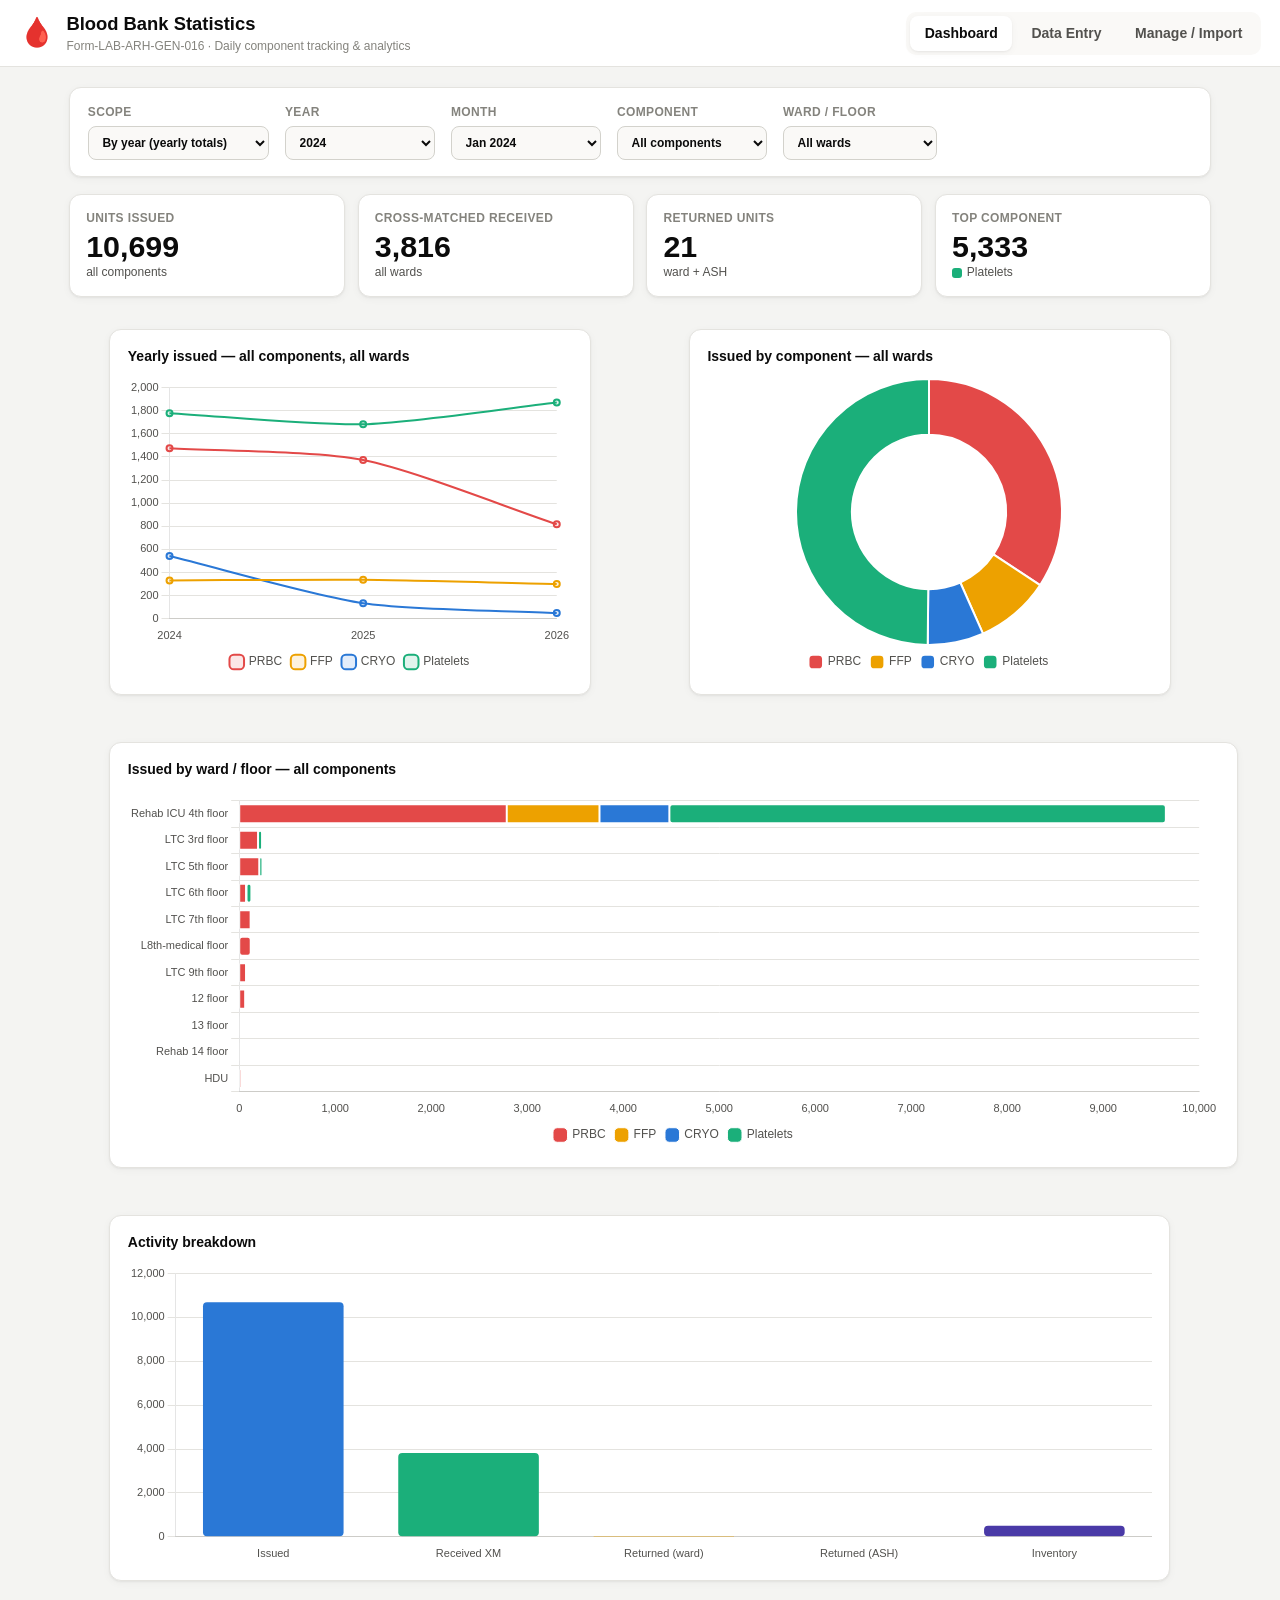
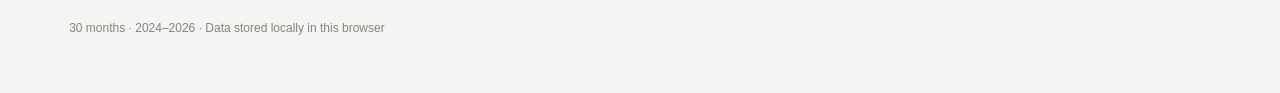
==== BloodBankStatistics.html @ 0a7ccba6 "Styled Excel export with native charts via embedded template Adopt the census_importer technique: pr" ====
<!doctype html>
<html lang="en">
<head>
<meta charset="utf-8">
<meta name="viewport" content="width=device-width, initial-scale=1">
<title>Blood Bank Statistics</title>
<style>
:root{
  --surface-0:#f4f4f2; --surface-1:#ffffff; --surface-2:#faf9f7;
  --border:#e4e3df; --border-strong:#d3d2cc;
  --text-primary:#0b0b0b; --text-secondary:#52514e; --text-muted:#84837d;
  --accent:#c0392b; --accent-ink:#fff;
  --s-prbc:#e34948; --s-ffp:#eda100; --s-cryo:#2a78d6; --s-plt:#1baf7a;
  --good:#008300; --warn:#eda100;
  --shadow:0 1px 2px rgba(0,0,0,.05),0 2px 8px rgba(0,0,0,.04);
  --radius:12px;
}
@media (prefers-color-scheme: dark){
  :root{
    --surface-0:#131312; --surface-1:#1e1e1c; --surface-2:#242422;
    --border:#33322e; --border-strong:#403f3a;
    --text-primary:#ffffff; --text-secondary:#c3c2b7; --text-muted:#8f8e85;
    --accent:#e05a4b;
    --s-prbc:#e66767; --s-ffp:#c98500; --s-cryo:#3987e5; --s-plt:#199e70;
    --shadow:0 1px 2px rgba(0,0,0,.3);
  }
}
:root[data-theme="dark"]{color-scheme:dark;}
*{box-sizing:border-box;}
html,body{margin:0;padding:0;}
body{
  font-family:-apple-system,BlinkMacSystemFont,"Segoe UI",Roboto,Helvetica,Arial,sans-serif;
  background:var(--surface-0); color:var(--text-primary);
  font-size:15px; line-height:1.45;
}
h1,h2{margin:0;font-weight:650;}
.muted{color:var(--text-muted);font-size:13px;margin:.2rem 0 .8rem;}

.topbar{
  position:sticky;top:0;z-index:10;background:var(--surface-1);
  border-bottom:1px solid var(--border);padding:.7rem 1.2rem;
  display:flex;flex-wrap:wrap;gap:1rem;align-items:center;justify-content:space-between;
}
.brand{display:flex;align-items:center;gap:.7rem;}
.brand .drop{font-size:1.8rem;}
.brand h1{font-size:1.15rem;}
.brand .sub{margin:0;color:var(--text-muted);font-size:12px;}
.tabs{display:flex;gap:.3rem;background:var(--surface-2);padding:.25rem;border-radius:10px;}
.tabs button{
  border:0;background:transparent;color:var(--text-secondary);
  padding:.45rem .9rem;border-radius:8px;cursor:pointer;font-size:14px;font-weight:550;
}
.tabs button.active{background:var(--surface-1);color:var(--text-primary);box-shadow:var(--shadow);}

main{max-width:1180px;margin:1.2rem auto;padding:0 1.2rem;}
.view{display:flex;flex-direction:column;gap:1.1rem;}
.view[hidden]{display:none;}
.card{background:var(--surface-1);border:1px solid var(--border);border-radius:var(--radius);padding:1rem 1.1rem;box-shadow:var(--shadow);}

.filters{display:flex;flex-wrap:wrap;gap:1rem;align-items:end;}
.filters label,.row label:not(.filebtn){display:flex;flex-direction:column;font-size:12px;color:var(--text-muted);gap:.3rem;font-weight:600;text-transform:uppercase;letter-spacing:.03em;}
select,input[type=number]{
  font:inherit;padding:.5rem .6rem;border:1px solid var(--border-strong);
  border-radius:8px;background:var(--surface-2);color:var(--text-primary);min-width:150px;
}
.entry-hint{font-size:12px;color:var(--text-muted);align-self:center;}

.kpis{display:grid;grid-template-columns:repeat(auto-fit,minmax(150px,1fr));gap:.8rem;}
.kpi{background:var(--surface-1);border:1px solid var(--border);border-radius:var(--radius);padding:.9rem 1rem;box-shadow:var(--shadow);}
.kpi .k-label{font-size:12px;color:var(--text-muted);text-transform:uppercase;letter-spacing:.03em;font-weight:600;}
.kpi .k-value{font-size:1.9rem;font-weight:700;line-height:1.1;margin-top:.2rem;}
.kpi .k-sub{font-size:12px;color:var(--text-secondary);}
.kpi .swatch{display:inline-block;width:10px;height:10px;border-radius:3px;margin-right:.3rem;vertical-align:middle;}

.grid2{display:grid;grid-template-columns:1fr 1fr;gap:1.1rem;}
.chart-card figcaption{font-weight:600;font-size:14px;margin:0 0 .7rem;}
.chart-card.wide{grid-column:1 / -1;}
.canvas-wrap{position:relative;height:300px;}
.canvas-wrap.tall{height:360px;}
@media(max-width:820px){.grid2{grid-template-columns:1fr;}.canvas-wrap{height:260px;}}

.table-scroll{overflow-x:auto;padding:.3rem;}
table.grid{border-collapse:collapse;width:100%;font-size:13px;}
table.grid th,table.grid td{border:1px solid var(--border);padding:2px;text-align:center;}
table.grid thead th{background:var(--surface-2);position:sticky;top:0;font-size:11px;color:var(--text-secondary);}
table.grid td.rowhead,table.grid th.rowhead{text-align:left;white-space:nowrap;font-weight:600;padding:4px 8px;position:sticky;left:0;background:var(--surface-1);z-index:1;}
table.grid td.total{font-weight:700;background:var(--surface-2);}
table.grid tfoot td{font-weight:700;background:var(--surface-2);}
table.grid input{width:38px;min-width:0;text-align:center;border:1px solid transparent;background:transparent;padding:3px 1px;border-radius:4px;}
table.grid input:focus{border-color:var(--accent);background:var(--surface-2);outline:none;}
table.grid input:not(:placeholder-shown){font-weight:600;}

.row{display:flex;flex-wrap:wrap;gap:.6rem;align-items:center;}
button{font:inherit;font-weight:600;cursor:pointer;border:1px solid var(--border-strong);background:var(--surface-2);color:var(--text-primary);padding:.5rem .9rem;border-radius:8px;}
button:hover{border-color:var(--accent);}
button.primary{background:var(--accent);color:var(--accent-ink);border-color:var(--accent);}
button.danger{color:#fff;background:#c0392b;border-color:#c0392b;}
.filebtn{background:var(--surface-2);border:1px solid var(--border-strong);padding:.5rem .9rem;border-radius:8px;cursor:pointer;font-weight:600;font-size:15px;}
.filebtn:hover{border-color:var(--accent);}
.io-msg{font-size:13px;margin:.6rem 0 0;min-height:1.1em;}
.io-msg.ok{color:var(--good);}
.io-msg.err{color:var(--accent);}

.month-list{display:flex;flex-wrap:wrap;gap:.5rem;}
.month-pill{display:flex;align-items:center;gap:.5rem;background:var(--surface-2);border:1px solid var(--border);border-radius:20px;padding:.35rem .8rem;font-size:13px;font-weight:600;}
.month-pill button{padding:.1rem .45rem;border-radius:50%;line-height:1;border:0;background:transparent;color:var(--text-muted);}
.month-pill button:hover{color:var(--accent);}
.danger-zone{border-color:color-mix(in srgb,var(--accent) 30%,var(--border));}
.foot{max-width:1180px;margin:1.5rem auto;padding:0 1.2rem 2rem;color:var(--text-muted);font-size:12px;}

</style>
</head>
<body>
<header class="topbar">
  <div class="brand">
    <span class="drop">🩸</span>
    <div>
      <h1>Blood Bank Statistics</h1>
      <p class="sub">Form-LAB-ARH-GEN-016 · Daily component tracking &amp; analytics</p>
    </div>
  </div>
  <nav class="tabs" id="tabs">
    <button data-view="dashboard" class="active">Dashboard</button>
    <button data-view="entry">Data Entry</button>
    <button data-view="manage">Manage / Import</button>
  </nav>
</header>

<main>
  <!-- DASHBOARD -->
  <section id="view-dashboard" class="view">
    <div class="filters card">
      <label>Scope
        <select id="f-scope">
          <option value="year">By year (yearly totals)</option>
          <option value="month">By month (within a year)</option>
          <option value="day">By day (within a month)</option>
        </select>
      </label>
      <label id="wrap-year">Year <select id="f-year"></select></label>
      <label id="wrap-month" hidden>Month <select id="f-month"></select></label>
      <label>Component
        <select id="f-component">
          <option value="__all">All components</option>
        </select>
      </label>
      <label>Ward / Floor
        <select id="f-ward"><option value="__all">All wards</option></select>
      </label>
    </div>

    <div class="kpis" id="kpis"></div>

    <div class="grid2">
      <figure class="card chart-card">
        <figcaption id="cap-trend">Trend</figcaption>
        <div class="canvas-wrap"><canvas id="chart-trend"></canvas></div>
      </figure>
      <figure class="card chart-card">
        <figcaption id="cap-component">Issued by component</figcaption>
        <div class="canvas-wrap"><canvas id="chart-component"></canvas></div>
      </figure>
    </div>
    <div class="grid2">
      <figure class="card chart-card wide">
        <figcaption id="cap-ward">Issued by ward / floor</figcaption>
        <div class="canvas-wrap tall"><canvas id="chart-ward"></canvas></div>
      </figure>
      <figure class="card chart-card">
        <figcaption>Activity breakdown</figcaption>
        <div class="canvas-wrap"><canvas id="chart-sections"></canvas></div>
      </figure>
    </div>
  </section>

  <!-- DATA ENTRY -->
  <section id="view-entry" class="view" hidden>
    <div class="filters card">
      <label>Month
        <select id="e-month"></select>
      </label>
      <label>Section
        <select id="e-section">
          <option value="issue">Issuing (by component &amp; ward)</option>
          <option value="received">Received Cross-matched (by ward)</option>
          <option value="returned_ward">Returned from Ward (by component)</option>
          <option value="returned_ash">Returned ARH→ASH (by component)</option>
          <option value="inventory">Daily inventory from ASH (by component)</option>
        </select>
      </label>
      <label id="e-wrap-comp">Component
        <select id="e-component"></select>
      </label>
      <span class="entry-hint" id="e-hint"></span>
    </div>
    <div class="card table-scroll">
      <table id="entry-table" class="grid"></table>
    </div>
  </section>

  <!-- MANAGE -->
  <section id="view-manage" class="view" hidden>
    <div class="card">
      <h2>Add a month</h2>
      <p class="muted">Create a blank month to start entering daily data.</p>
      <div class="row">
        <select id="add-month">
          <option value="1">January</option><option value="2">February</option>
          <option value="3">March</option><option value="4">April</option>
          <option value="5">May</option><option value="6">June</option>
          <option value="7">July</option><option value="8">August</option>
          <option value="9">September</option><option value="10">October</option>
          <option value="11">November</option><option value="12">December</option>
        </select>
        <input type="number" id="add-year" min="2000" max="2100" step="1" placeholder="Year">
        <button id="btn-add-month" class="primary">Add month</button>
      </div>
    </div>

    <div class="card">
      <h2>Import / Export</h2>
      <p class="muted">Back up or move your data. JSON keeps everything; Excel is a per-month report.</p>
      <div class="row">
        <button id="btn-report" class="primary">📊 Export report (graphs + analysis)</button>
        <button id="btn-export-xlsx">⬇ Export Excel (styled + charts)</button>
        <button id="btn-export-forms">⬇ Export Excel (monthly forms)</button>
        <button id="btn-export-json">⬇ Export JSON (full backup)</button>
        <label class="filebtn">⬆ Import JSON<input type="file" id="imp-json" accept=".json" hidden></label>
        <label class="filebtn">⬆ Import Excel workbook<input type="file" id="imp-xlsx" accept=".xlsx,.xls" hidden></label>
      </div>
      <p id="io-msg" class="io-msg"></p>
    </div>

    <div class="card">
      <h2>Months on record</h2>
      <div id="month-list" class="month-list"></div>
    </div>

    <div class="card danger-zone">
      <h2>Reset</h2>
      <p class="muted">Restore the original workbook data, or wipe everything.</p>
      <div class="row">
        <button id="btn-reseed">Restore bundled data</button>
        <button id="btn-wipe" class="danger">Delete all data</button>
      </div>
    </div>
  </section>
</main>

<footer class="foot"><span id="foot-count"></span> · Data stored locally in this browser</footer>
<div id="report-offscreen" style="position:absolute;left:-99999px;top:0;width:0;height:0;overflow:hidden;"></div>

<script>
/*!
 * Chart.js v4.4.1
 * https://www.chartjs.org
 * (c) 2023 Chart.js Contributors
 * Released under the MIT License
 */
!function(t,e){"object"==typeof exports&&"undefined"!=typeof module?module.exports=e():"function"==typeof define&&define.amd?define(e):(t="undefined"!=typeof globalThis?globalThis:t||self).Chart=e()}(this,(function(){"use strict";var t=Object.freeze({__proto__:null,get Colors(){return Go},get Decimation(){return Qo},get Filler(){return ma},get Legend(){return ya},get SubTitle(){return ka},get Title(){return Ma},get Tooltip(){return Ba}});function e(){}const i=(()=>{let t=0;return()=>t++})();function s(t){return null==t}function n(t){if(Array.isArray&&Array.isArray(t))return!0;const e=Object.prototype.toString.call(t);return"[object"===e.slice(0,7)&&"Array]"===e.slice(-6)}function o(t){return null!==t&&"[object Object]"===Object.prototype.toString.call(t)}function a(t){return("number"==typeof t||t instanceof Number)&&isFinite(+t)}function r(t,e){return a(t)?t:e}function l(t,e){return void 0===t?e:t}const h=(t,e)=>"string"==typeof t&&t.endsWith("%")?parseFloat(t)/100:+t/e,c=(t,e)=>"string"==typeof t&&t.endsWith("%")?parseFloat(t)/100*e:+t;function d(t,e,i){if(t&&"function"==typeof t.call)return t.apply(i,e)}function u(t,e,i,s){let a,r,l;if(n(t))if(r=t.length,s)for(a=r-1;a>=0;a--)e.call(i,t[a],a);else for(a=0;a<r;a++)e.call(i,t[a],a);else if(o(t))for(l=Object.keys(t),r=l.length,a=0;a<r;a++)e.call(i,t[l[a]],l[a])}function f(t,e){let i,s,n,o;if(!t||!e||t.length!==e.length)return!1;for(i=0,s=t.length;i<s;++i)if(n=t[i],o=e[i],n.datasetIndex!==o.datasetIndex||n.index!==o.index)return!1;return!0}function g(t){if(n(t))return t.map(g);if(o(t)){const e=Object.create(null),i=Object.keys(t),s=i.length;let n=0;for(;n<s;++n)e[i[n]]=g(t[i[n]]);return e}return t}function p(t){return-1===["__proto__","prototype","constructor"].indexOf(t)}function m(t,e,i,s){if(!p(t))return;const n=e[t],a=i[t];o(n)&&o(a)?b(n,a,s):e[t]=g(a)}function b(t,e,i){const s=n(e)?e:[e],a=s.length;if(!o(t))return t;const r=(i=i||{}).merger||m;let l;for(let e=0;e<a;++e){if(l=s[e],!o(l))continue;const n=Object.keys(l);for(let e=0,s=n.length;e<s;++e)r(n[e],t,l,i)}return t}function x(t,e){return b(t,e,{merger:_})}function _(t,e,i){if(!p(t))return;const s=e[t],n=i[t];o(s)&&o(n)?x(s,n):Object.prototype.hasOwnProperty.call(e,t)||(e[t]=g(n))}const y={"":t=>t,x:t=>t.x,y:t=>t.y};function v(t){const e=t.split("."),i=[];let s="";for(const t of e)s+=t,s.endsWith("\\")?s=s.slice(0,-1)+".":(i.push(s),s="");return i}function M(t,e){const i=y[e]||(y[e]=function(t){const e=v(t);return t=>{for(const i of e){if(""===i)break;t=t&&t[i]}return t}}(e));return i(t)}function w(t){return t.charAt(0).toUpperCase()+t.slice(1)}const k=t=>void 0!==t,S=t=>"function"==typeof t,P=(t,e)=>{if(t.size!==e.size)return!1;for(const i of t)if(!e.has(i))return!1;return!0};function D(t){return"mouseup"===t.type||"click"===t.type||"contextmenu"===t.type}const C=Math.PI,O=2*C,A=O+C,T=Number.POSITIVE_INFINITY,L=C/180,E=C/2,R=C/4,I=2*C/3,z=Math.log10,F=Math.sign;function V(t,e,i){return Math.abs(t-e)<i}function B(t){const e=Math.round(t);t=V(t,e,t/1e3)?e:t;const i=Math.pow(10,Math.floor(z(t))),s=t/i;return(s<=1?1:s<=2?2:s<=5?5:10)*i}function W(t){const e=[],i=Math.sqrt(t);let s;for(s=1;s<i;s++)t%s==0&&(e.push(s),e.push(t/s));return i===(0|i)&&e.push(i),e.sort(((t,e)=>t-e)).pop(),e}function N(t){return!isNaN(parseFloat(t))&&isFinite(t)}function H(t,e){const i=Math.round(t);return i-e<=t&&i+e>=t}function j(t,e,i){let s,n,o;for(s=0,n=t.length;s<n;s++)o=t[s][i],isNaN(o)||(e.min=Math.min(e.min,o),e.max=Math.max(e.max,o))}function $(t){return t*(C/180)}function Y(t){return t*(180/C)}function U(t){if(!a(t))return;let e=1,i=0;for(;Math.round(t*e)/e!==t;)e*=10,i++;return i}function X(t,e){const i=e.x-t.x,s=e.y-t.y,n=Math.sqrt(i*i+s*s);let o=Math.atan2(s,i);return o<-.5*C&&(o+=O),{angle:o,distance:n}}function q(t,e){return Math.sqrt(Math.pow(e.x-t.x,2)+Math.pow(e.y-t.y,2))}function K(t,e){return(t-e+A)%O-C}function G(t){return(t%O+O)%O}function Z(t,e,i,s){const n=G(t),o=G(e),a=G(i),r=G(o-n),l=G(a-n),h=G(n-o),c=G(n-a);return n===o||n===a||s&&o===a||r>l&&h<c}function J(t,e,i){return Math.max(e,Math.min(i,t))}function Q(t){return J(t,-32768,32767)}function tt(t,e,i,s=1e-6){return t>=Math.min(e,i)-s&&t<=Math.max(e,i)+s}function et(t,e,i){i=i||(i=>t[i]<e);let s,n=t.length-1,o=0;for(;n-o>1;)s=o+n>>1,i(s)?o=s:n=s;return{lo:o,hi:n}}const it=(t,e,i,s)=>et(t,i,s?s=>{const n=t[s][e];return n<i||n===i&&t[s+1][e]===i}:s=>t[s][e]<i),st=(t,e,i)=>et(t,i,(s=>t[s][e]>=i));function nt(t,e,i){let s=0,n=t.length;for(;s<n&&t[s]<e;)s++;for(;n>s&&t[n-1]>i;)n--;return s>0||n<t.length?t.slice(s,n):t}const ot=["push","pop","shift","splice","unshift"];function at(t,e){t._chartjs?t._chartjs.listeners.push(e):(Object.defineProperty(t,"_chartjs",{configurable:!0,enumerable:!1,value:{listeners:[e]}}),ot.forEach((e=>{const i="_onData"+w(e),s=t[e];Object.defineProperty(t,e,{configurable:!0,enumerable:!1,value(...e){const n=s.apply(this,e);return t._chartjs.listeners.forEach((t=>{"function"==typeof t[i]&&t[i](...e)})),n}})})))}function rt(t,e){const i=t._chartjs;if(!i)return;const s=i.listeners,n=s.indexOf(e);-1!==n&&s.splice(n,1),s.length>0||(ot.forEach((e=>{delete t[e]})),delete t._chartjs)}function lt(t){const e=new Set(t);return e.size===t.length?t:Array.from(e)}const ht="undefined"==typeof window?function(t){return t()}:window.requestAnimationFrame;function ct(t,e){let i=[],s=!1;return function(...n){i=n,s||(s=!0,ht.call(window,(()=>{s=!1,t.apply(e,i)})))}}function dt(t,e){let i;return function(...s){return e?(clearTimeout(i),i=setTimeout(t,e,s)):t.apply(this,s),e}}const ut=t=>"start"===t?"left":"end"===t?"right":"center",ft=(t,e,i)=>"start"===t?e:"end"===t?i:(e+i)/2,gt=(t,e,i,s)=>t===(s?"left":"right")?i:"center"===t?(e+i)/2:e;function pt(t,e,i){const s=e.length;let n=0,o=s;if(t._sorted){const{iScale:a,_parsed:r}=t,l=a.axis,{min:h,max:c,minDefined:d,maxDefined:u}=a.getUserBounds();d&&(n=J(Math.min(it(r,l,h).lo,i?s:it(e,l,a.getPixelForValue(h)).lo),0,s-1)),o=u?J(Math.max(it(r,a.axis,c,!0).hi+1,i?0:it(e,l,a.getPixelForValue(c),!0).hi+1),n,s)-n:s-n}return{start:n,count:o}}function mt(t){const{xScale:e,yScale:i,_scaleRanges:s}=t,n={xmin:e.min,xmax:e.max,ymin:i.min,ymax:i.max};if(!s)return t._scaleRanges=n,!0;const o=s.xmin!==e.min||s.xmax!==e.max||s.ymin!==i.min||s.ymax!==i.max;return Object.assign(s,n),o}class bt{constructor(){this._request=null,this._charts=new Map,this._running=!1,this._lastDate=void 0}_notify(t,e,i,s){const n=e.listeners[s],o=e.duration;n.forEach((s=>s({chart:t,initial:e.initial,numSteps:o,currentStep:Math.min(i-e.start,o)})))}_refresh(){this._request||(this._running=!0,this._request=ht.call(window,(()=>{this._update(),this._request=null,this._running&&this._refresh()})))}_update(t=Date.now()){let e=0;this._charts.forEach(((i,s)=>{if(!i.running||!i.items.length)return;const n=i.items;let o,a=n.length-1,r=!1;for(;a>=0;--a)o=n[a],o._active?(o._total>i.duration&&(i.duration=o._total),o.tick(t),r=!0):(n[a]=n[n.length-1],n.pop());r&&(s.draw(),this._notify(s,i,t,"progress")),n.length||(i.running=!1,this._notify(s,i,t,"complete"),i.initial=!1),e+=n.length})),this._lastDate=t,0===e&&(this._running=!1)}_getAnims(t){const e=this._charts;let i=e.get(t);return i||(i={running:!1,initial:!0,items:[],listeners:{complete:[],progress:[]}},e.set(t,i)),i}listen(t,e,i){this._getAnims(t).listeners[e].push(i)}add(t,e){e&&e.length&&this._getAnims(t).items.push(...e)}has(t){return this._getAnims(t).items.length>0}start(t){const e=this._charts.get(t);e&&(e.running=!0,e.start=Date.now(),e.duration=e.items.reduce(((t,e)=>Math.max(t,e._duration)),0),this._refresh())}running(t){if(!this._running)return!1;const e=this._charts.get(t);return!!(e&&e.running&&e.items.length)}stop(t){const e=this._charts.get(t);if(!e||!e.items.length)return;const i=e.items;let s=i.length-1;for(;s>=0;--s)i[s].cancel();e.items=[],this._notify(t,e,Date.now(),"complete")}remove(t){return this._charts.delete(t)}}var xt=new bt;
/*!
 * @kurkle/color v0.3.2
 * https://github.com/kurkle/color#readme
 * (c) 2023 Jukka Kurkela
 * Released under the MIT License
 */function _t(t){return t+.5|0}const yt=(t,e,i)=>Math.max(Math.min(t,i),e);function vt(t){return yt(_t(2.55*t),0,255)}function Mt(t){return yt(_t(255*t),0,255)}function wt(t){return yt(_t(t/2.55)/100,0,1)}function kt(t){return yt(_t(100*t),0,100)}const St={0:0,1:1,2:2,3:3,4:4,5:5,6:6,7:7,8:8,9:9,A:10,B:11,C:12,D:13,E:14,F:15,a:10,b:11,c:12,d:13,e:14,f:15},Pt=[..."0123456789ABCDEF"],Dt=t=>Pt[15&t],Ct=t=>Pt[(240&t)>>4]+Pt[15&t],Ot=t=>(240&t)>>4==(15&t);function At(t){var e=(t=>Ot(t.r)&&Ot(t.g)&&Ot(t.b)&&Ot(t.a))(t)?Dt:Ct;return t?"#"+e(t.r)+e(t.g)+e(t.b)+((t,e)=>t<255?e(t):"")(t.a,e):void 0}const Tt=/^(hsla?|hwb|hsv)\(\s*([-+.e\d]+)(?:deg)?[\s,]+([-+.e\d]+)%[\s,]+([-+.e\d]+)%(?:[\s,]+([-+.e\d]+)(%)?)?\s*\)$/;function Lt(t,e,i){const s=e*Math.min(i,1-i),n=(e,n=(e+t/30)%12)=>i-s*Math.max(Math.min(n-3,9-n,1),-1);return[n(0),n(8),n(4)]}function Et(t,e,i){const s=(s,n=(s+t/60)%6)=>i-i*e*Math.max(Math.min(n,4-n,1),0);return[s(5),s(3),s(1)]}function Rt(t,e,i){const s=Lt(t,1,.5);let n;for(e+i>1&&(n=1/(e+i),e*=n,i*=n),n=0;n<3;n++)s[n]*=1-e-i,s[n]+=e;return s}function It(t){const e=t.r/255,i=t.g/255,s=t.b/255,n=Math.max(e,i,s),o=Math.min(e,i,s),a=(n+o)/2;let r,l,h;return n!==o&&(h=n-o,l=a>.5?h/(2-n-o):h/(n+o),r=function(t,e,i,s,n){return t===n?(e-i)/s+(e<i?6:0):e===n?(i-t)/s+2:(t-e)/s+4}(e,i,s,h,n),r=60*r+.5),[0|r,l||0,a]}function zt(t,e,i,s){return(Array.isArray(e)?t(e[0],e[1],e[2]):t(e,i,s)).map(Mt)}function Ft(t,e,i){return zt(Lt,t,e,i)}function Vt(t){return(t%360+360)%360}function Bt(t){const e=Tt.exec(t);let i,s=255;if(!e)return;e[5]!==i&&(s=e[6]?vt(+e[5]):Mt(+e[5]));const n=Vt(+e[2]),o=+e[3]/100,a=+e[4]/100;return i="hwb"===e[1]?function(t,e,i){return zt(Rt,t,e,i)}(n,o,a):"hsv"===e[1]?function(t,e,i){return zt(Et,t,e,i)}(n,o,a):Ft(n,o,a),{r:i[0],g:i[1],b:i[2],a:s}}const Wt={x:"dark",Z:"light",Y:"re",X:"blu",W:"gr",V:"medium",U:"slate",A:"ee",T:"ol",S:"or",B:"ra",C:"lateg",D:"ights",R:"in",Q:"turquois",E:"hi",P:"ro",O:"al",N:"le",M:"de",L:"yello",F:"en",K:"ch",G:"arks",H:"ea",I:"ightg",J:"wh"},Nt={OiceXe:"f0f8ff",antiquewEte:"faebd7",aqua:"ffff",aquamarRe:"7fffd4",azuY:"f0ffff",beige:"f5f5dc",bisque:"ffe4c4",black:"0",blanKedOmond:"ffebcd",Xe:"ff",XeviTet:"8a2be2",bPwn:"a52a2a",burlywood:"deb887",caMtXe:"5f9ea0",KartYuse:"7fff00",KocTate:"d2691e",cSO:"ff7f50",cSnflowerXe:"6495ed",cSnsilk:"fff8dc",crimson:"dc143c",cyan:"ffff",xXe:"8b",xcyan:"8b8b",xgTMnPd:"b8860b",xWay:"a9a9a9",xgYF:"6400",xgYy:"a9a9a9",xkhaki:"bdb76b",xmagFta:"8b008b",xTivegYF:"556b2f",xSange:"ff8c00",xScEd:"9932cc",xYd:"8b0000",xsOmon:"e9967a",xsHgYF:"8fbc8f",xUXe:"483d8b",xUWay:"2f4f4f",xUgYy:"2f4f4f",xQe:"ced1",xviTet:"9400d3",dAppRk:"ff1493",dApskyXe:"bfff",dimWay:"696969",dimgYy:"696969",dodgerXe:"1e90ff",fiYbrick:"b22222",flSOwEte:"fffaf0",foYstWAn:"228b22",fuKsia:"ff00ff",gaRsbSo:"dcdcdc",ghostwEte:"f8f8ff",gTd:"ffd700",gTMnPd:"daa520",Way:"808080",gYF:"8000",gYFLw:"adff2f",gYy:"808080",honeyMw:"f0fff0",hotpRk:"ff69b4",RdianYd:"cd5c5c",Rdigo:"4b0082",ivSy:"fffff0",khaki:"f0e68c",lavFMr:"e6e6fa",lavFMrXsh:"fff0f5",lawngYF:"7cfc00",NmoncEffon:"fffacd",ZXe:"add8e6",ZcSO:"f08080",Zcyan:"e0ffff",ZgTMnPdLw:"fafad2",ZWay:"d3d3d3",ZgYF:"90ee90",ZgYy:"d3d3d3",ZpRk:"ffb6c1",ZsOmon:"ffa07a",ZsHgYF:"20b2aa",ZskyXe:"87cefa",ZUWay:"778899",ZUgYy:"778899",ZstAlXe:"b0c4de",ZLw:"ffffe0",lime:"ff00",limegYF:"32cd32",lRF:"faf0e6",magFta:"ff00ff",maPon:"800000",VaquamarRe:"66cdaa",VXe:"cd",VScEd:"ba55d3",VpurpN:"9370db",VsHgYF:"3cb371",VUXe:"7b68ee",VsprRggYF:"fa9a",VQe:"48d1cc",VviTetYd:"c71585",midnightXe:"191970",mRtcYam:"f5fffa",mistyPse:"ffe4e1",moccasR:"ffe4b5",navajowEte:"ffdead",navy:"80",Tdlace:"fdf5e6",Tive:"808000",TivedBb:"6b8e23",Sange:"ffa500",SangeYd:"ff4500",ScEd:"da70d6",pOegTMnPd:"eee8aa",pOegYF:"98fb98",pOeQe:"afeeee",pOeviTetYd:"db7093",papayawEp:"ffefd5",pHKpuff:"ffdab9",peru:"cd853f",pRk:"ffc0cb",plum:"dda0dd",powMrXe:"b0e0e6",purpN:"800080",YbeccapurpN:"663399",Yd:"ff0000",Psybrown:"bc8f8f",PyOXe:"4169e1",saddNbPwn:"8b4513",sOmon:"fa8072",sandybPwn:"f4a460",sHgYF:"2e8b57",sHshell:"fff5ee",siFna:"a0522d",silver:"c0c0c0",skyXe:"87ceeb",UXe:"6a5acd",UWay:"708090",UgYy:"708090",snow:"fffafa",sprRggYF:"ff7f",stAlXe:"4682b4",tan:"d2b48c",teO:"8080",tEstN:"d8bfd8",tomato:"ff6347",Qe:"40e0d0",viTet:"ee82ee",JHt:"f5deb3",wEte:"ffffff",wEtesmoke:"f5f5f5",Lw:"ffff00",LwgYF:"9acd32"};let Ht;function jt(t){Ht||(Ht=function(){const t={},e=Object.keys(Nt),i=Object.keys(Wt);let s,n,o,a,r;for(s=0;s<e.length;s++){for(a=r=e[s],n=0;n<i.length;n++)o=i[n],r=r.replace(o,Wt[o]);o=parseInt(Nt[a],16),t[r]=[o>>16&255,o>>8&255,255&o]}return t}(),Ht.transparent=[0,0,0,0]);const e=Ht[t.toLowerCase()];return e&&{r:e[0],g:e[1],b:e[2],a:4===e.length?e[3]:255}}const $t=/^rgba?\(\s*([-+.\d]+)(%)?[\s,]+([-+.e\d]+)(%)?[\s,]+([-+.e\d]+)(%)?(?:[\s,/]+([-+.e\d]+)(%)?)?\s*\)$/;const Yt=t=>t<=.0031308?12.92*t:1.055*Math.pow(t,1/2.4)-.055,Ut=t=>t<=.04045?t/12.92:Math.pow((t+.055)/1.055,2.4);function Xt(t,e,i){if(t){let s=It(t);s[e]=Math.max(0,Math.min(s[e]+s[e]*i,0===e?360:1)),s=Ft(s),t.r=s[0],t.g=s[1],t.b=s[2]}}function qt(t,e){return t?Object.assign(e||{},t):t}function Kt(t){var e={r:0,g:0,b:0,a:255};return Array.isArray(t)?t.length>=3&&(e={r:t[0],g:t[1],b:t[2],a:255},t.length>3&&(e.a=Mt(t[3]))):(e=qt(t,{r:0,g:0,b:0,a:1})).a=Mt(e.a),e}function Gt(t){return"r"===t.charAt(0)?function(t){const e=$t.exec(t);let i,s,n,o=255;if(e){if(e[7]!==i){const t=+e[7];o=e[8]?vt(t):yt(255*t,0,255)}return i=+e[1],s=+e[3],n=+e[5],i=255&(e[2]?vt(i):yt(i,0,255)),s=255&(e[4]?vt(s):yt(s,0,255)),n=255&(e[6]?vt(n):yt(n,0,255)),{r:i,g:s,b:n,a:o}}}(t):Bt(t)}class Zt{constructor(t){if(t instanceof Zt)return t;const e=typeof t;let i;var s,n,o;"object"===e?i=Kt(t):"string"===e&&(o=(s=t).length,"#"===s[0]&&(4===o||5===o?n={r:255&17*St[s[1]],g:255&17*St[s[2]],b:255&17*St[s[3]],a:5===o?17*St[s[4]]:255}:7!==o&&9!==o||(n={r:St[s[1]]<<4|St[s[2]],g:St[s[3]]<<4|St[s[4]],b:St[s[5]]<<4|St[s[6]],a:9===o?St[s[7]]<<4|St[s[8]]:255})),i=n||jt(t)||Gt(t)),this._rgb=i,this._valid=!!i}get valid(){return this._valid}get rgb(){var t=qt(this._rgb);return t&&(t.a=wt(t.a)),t}set rgb(t){this._rgb=Kt(t)}rgbString(){return this._valid?(t=this._rgb)&&(t.a<255?`rgba(${t.r}, ${t.g}, ${t.b}, ${wt(t.a)})`:`rgb(${t.r}, ${t.g}, ${t.b})`):void 0;var t}hexString(){return this._valid?At(this._rgb):void 0}hslString(){return this._valid?function(t){if(!t)return;const e=It(t),i=e[0],s=kt(e[1]),n=kt(e[2]);return t.a<255?`hsla(${i}, ${s}%, ${n}%, ${wt(t.a)})`:`hsl(${i}, ${s}%, ${n}%)`}(this._rgb):void 0}mix(t,e){if(t){const i=this.rgb,s=t.rgb;let n;const o=e===n?.5:e,a=2*o-1,r=i.a-s.a,l=((a*r==-1?a:(a+r)/(1+a*r))+1)/2;n=1-l,i.r=255&l*i.r+n*s.r+.5,i.g=255&l*i.g+n*s.g+.5,i.b=255&l*i.b+n*s.b+.5,i.a=o*i.a+(1-o)*s.a,this.rgb=i}return this}interpolate(t,e){return t&&(this._rgb=function(t,e,i){const s=Ut(wt(t.r)),n=Ut(wt(t.g)),o=Ut(wt(t.b));return{r:Mt(Yt(s+i*(Ut(wt(e.r))-s))),g:Mt(Yt(n+i*(Ut(wt(e.g))-n))),b:Mt(Yt(o+i*(Ut(wt(e.b))-o))),a:t.a+i*(e.a-t.a)}}(this._rgb,t._rgb,e)),this}clone(){return new Zt(this.rgb)}alpha(t){return this._rgb.a=Mt(t),this}clearer(t){return this._rgb.a*=1-t,this}greyscale(){const t=this._rgb,e=_t(.3*t.r+.59*t.g+.11*t.b);return t.r=t.g=t.b=e,this}opaquer(t){return this._rgb.a*=1+t,this}negate(){const t=this._rgb;return t.r=255-t.r,t.g=255-t.g,t.b=255-t.b,this}lighten(t){return Xt(this._rgb,2,t),this}darken(t){return Xt(this._rgb,2,-t),this}saturate(t){return Xt(this._rgb,1,t),this}desaturate(t){return Xt(this._rgb,1,-t),this}rotate(t){return function(t,e){var i=It(t);i[0]=Vt(i[0]+e),i=Ft(i),t.r=i[0],t.g=i[1],t.b=i[2]}(this._rgb,t),this}}function Jt(t){if(t&&"object"==typeof t){const e=t.toString();return"[object CanvasPattern]"===e||"[object CanvasGradient]"===e}return!1}function Qt(t){return Jt(t)?t:new Zt(t)}function te(t){return Jt(t)?t:new Zt(t).saturate(.5).darken(.1).hexString()}const ee=["x","y","borderWidth","radius","tension"],ie=["color","borderColor","backgroundColor"];const se=new Map;function ne(t,e,i){return function(t,e){e=e||{};const i=t+JSON.stringify(e);let s=se.get(i);return s||(s=new Intl.NumberFormat(t,e),se.set(i,s)),s}(e,i).format(t)}const oe={values:t=>n(t)?t:""+t,numeric(t,e,i){if(0===t)return"0";const s=this.chart.options.locale;let n,o=t;if(i.length>1){const e=Math.max(Math.abs(i[0].value),Math.abs(i[i.length-1].value));(e<1e-4||e>1e15)&&(n="scientific"),o=function(t,e){let i=e.length>3?e[2].value-e[1].value:e[1].value-e[0].value;Math.abs(i)>=1&&t!==Math.floor(t)&&(i=t-Math.floor(t));return i}(t,i)}const a=z(Math.abs(o)),r=isNaN(a)?1:Math.max(Math.min(-1*Math.floor(a),20),0),l={notation:n,minimumFractionDigits:r,maximumFractionDigits:r};return Object.assign(l,this.options.ticks.format),ne(t,s,l)},logarithmic(t,e,i){if(0===t)return"0";const s=i[e].significand||t/Math.pow(10,Math.floor(z(t)));return[1,2,3,5,10,15].includes(s)||e>.8*i.length?oe.numeric.call(this,t,e,i):""}};var ae={formatters:oe};const re=Object.create(null),le=Object.create(null);function he(t,e){if(!e)return t;const i=e.split(".");for(let e=0,s=i.length;e<s;++e){const s=i[e];t=t[s]||(t[s]=Object.create(null))}return t}function ce(t,e,i){return"string"==typeof e?b(he(t,e),i):b(he(t,""),e)}class de{constructor(t,e){this.animation=void 0,this.backgroundColor="rgba(0,0,0,0.1)",this.borderColor="rgba(0,0,0,0.1)",this.color="#666",this.datasets={},this.devicePixelRatio=t=>t.chart.platform.getDevicePixelRatio(),this.elements={},this.events=["mousemove","mouseout","click","touchstart","touchmove"],this.font={family:"'Helvetica Neue', 'Helvetica', 'Arial', sans-serif",size:12,style:"normal",lineHeight:1.2,weight:null},this.hover={},this.hoverBackgroundColor=(t,e)=>te(e.backgroundColor),this.hoverBorderColor=(t,e)=>te(e.borderColor),this.hoverColor=(t,e)=>te(e.color),this.indexAxis="x",this.interaction={mode:"nearest",intersect:!0,includeInvisible:!1},this.maintainAspectRatio=!0,this.onHover=null,this.onClick=null,this.parsing=!0,this.plugins={},this.responsive=!0,this.scale=void 0,this.scales={},this.showLine=!0,this.drawActiveElementsOnTop=!0,this.describe(t),this.apply(e)}set(t,e){return ce(this,t,e)}get(t){return he(this,t)}describe(t,e){return ce(le,t,e)}override(t,e){return ce(re,t,e)}route(t,e,i,s){const n=he(this,t),a=he(this,i),r="_"+e;Object.defineProperties(n,{[r]:{value:n[e],writable:!0},[e]:{enumerable:!0,get(){const t=this[r],e=a[s];return o(t)?Object.assign({},e,t):l(t,e)},set(t){this[r]=t}}})}apply(t){t.forEach((t=>t(this)))}}var ue=new de({_scriptable:t=>!t.startsWith("on"),_indexable:t=>"events"!==t,hover:{_fallback:"interaction"},interaction:{_scriptable:!1,_indexable:!1}},[function(t){t.set("animation",{delay:void 0,duration:1e3,easing:"easeOutQuart",fn:void 0,from:void 0,loop:void 0,to:void 0,type:void 0}),t.describe("animation",{_fallback:!1,_indexable:!1,_scriptable:t=>"onProgress"!==t&&"onComplete"!==t&&"fn"!==t}),t.set("animations",{colors:{type:"color",properties:ie},numbers:{type:"number",properties:ee}}),t.describe("animations",{_fallback:"animation"}),t.set("transitions",{active:{animation:{duration:400}},resize:{animation:{duration:0}},show:{animations:{colors:{from:"transparent"},visible:{type:"boolean",duration:0}}},hide:{animations:{colors:{to:"transparent"},visible:{type:"boolean",easing:"linear",fn:t=>0|t}}}})},function(t){t.set("layout",{autoPadding:!0,padding:{top:0,right:0,bottom:0,left:0}})},function(t){t.set("scale",{display:!0,offset:!1,reverse:!1,beginAtZero:!1,bounds:"ticks",clip:!0,grace:0,grid:{display:!0,lineWidth:1,drawOnChartArea:!0,drawTicks:!0,tickLength:8,tickWidth:(t,e)=>e.lineWidth,tickColor:(t,e)=>e.color,offset:!1},border:{display:!0,dash:[],dashOffset:0,width:1},title:{display:!1,text:"",padding:{top:4,bottom:4}},ticks:{minRotation:0,maxRotation:50,mirror:!1,textStrokeWidth:0,textStrokeColor:"",padding:3,display:!0,autoSkip:!0,autoSkipPadding:3,labelOffset:0,callback:ae.formatters.values,minor:{},major:{},align:"center",crossAlign:"near",showLabelBackdrop:!1,backdropColor:"rgba(255, 255, 255, 0.75)",backdropPadding:2}}),t.route("scale.ticks","color","","color"),t.route("scale.grid","color","","borderColor"),t.route("scale.border","color","","borderColor"),t.route("scale.title","color","","color"),t.describe("scale",{_fallback:!1,_scriptable:t=>!t.startsWith("before")&&!t.startsWith("after")&&"callback"!==t&&"parser"!==t,_indexable:t=>"borderDash"!==t&&"tickBorderDash"!==t&&"dash"!==t}),t.describe("scales",{_fallback:"scale"}),t.describe("scale.ticks",{_scriptable:t=>"backdropPadding"!==t&&"callback"!==t,_indexable:t=>"backdropPadding"!==t})}]);function fe(){return"undefined"!=typeof window&&"undefined"!=typeof document}function ge(t){let e=t.parentNode;return e&&"[object ShadowRoot]"===e.toString()&&(e=e.host),e}function pe(t,e,i){let s;return"string"==typeof t?(s=parseInt(t,10),-1!==t.indexOf("%")&&(s=s/100*e.parentNode[i])):s=t,s}const me=t=>t.ownerDocument.defaultView.getComputedStyle(t,null);function be(t,e){return me(t).getPropertyValue(e)}const xe=["top","right","bottom","left"];function _e(t,e,i){const s={};i=i?"-"+i:"";for(let n=0;n<4;n++){const o=xe[n];s[o]=parseFloat(t[e+"-"+o+i])||0}return s.width=s.left+s.right,s.height=s.top+s.bottom,s}const ye=(t,e,i)=>(t>0||e>0)&&(!i||!i.shadowRoot);function ve(t,e){if("native"in t)return t;const{canvas:i,currentDevicePixelRatio:s}=e,n=me(i),o="border-box"===n.boxSizing,a=_e(n,"padding"),r=_e(n,"border","width"),{x:l,y:h,box:c}=function(t,e){const i=t.touches,s=i&&i.length?i[0]:t,{offsetX:n,offsetY:o}=s;let a,r,l=!1;if(ye(n,o,t.target))a=n,r=o;else{const t=e.getBoundingClientRect();a=s.clientX-t.left,r=s.clientY-t.top,l=!0}return{x:a,y:r,box:l}}(t,i),d=a.left+(c&&r.left),u=a.top+(c&&r.top);let{width:f,height:g}=e;return o&&(f-=a.width+r.width,g-=a.height+r.height),{x:Math.round((l-d)/f*i.width/s),y:Math.round((h-u)/g*i.height/s)}}const Me=t=>Math.round(10*t)/10;function we(t,e,i,s){const n=me(t),o=_e(n,"margin"),a=pe(n.maxWidth,t,"clientWidth")||T,r=pe(n.maxHeight,t,"clientHeight")||T,l=function(t,e,i){let s,n;if(void 0===e||void 0===i){const o=ge(t);if(o){const t=o.getBoundingClientRect(),a=me(o),r=_e(a,"border","width"),l=_e(a,"padding");e=t.width-l.width-r.width,i=t.height-l.height-r.height,s=pe(a.maxWidth,o,"clientWidth"),n=pe(a.maxHeight,o,"clientHeight")}else e=t.clientWidth,i=t.clientHeight}return{width:e,height:i,maxWidth:s||T,maxHeight:n||T}}(t,e,i);let{width:h,height:c}=l;if("content-box"===n.boxSizing){const t=_e(n,"border","width"),e=_e(n,"padding");h-=e.width+t.width,c-=e.height+t.height}h=Math.max(0,h-o.width),c=Math.max(0,s?h/s:c-o.height),h=Me(Math.min(h,a,l.maxWidth)),c=Me(Math.min(c,r,l.maxHeight)),h&&!c&&(c=Me(h/2));return(void 0!==e||void 0!==i)&&s&&l.height&&c>l.height&&(c=l.height,h=Me(Math.floor(c*s))),{width:h,height:c}}function ke(t,e,i){const s=e||1,n=Math.floor(t.height*s),o=Math.floor(t.width*s);t.height=Math.floor(t.height),t.width=Math.floor(t.width);const a=t.canvas;return a.style&&(i||!a.style.height&&!a.style.width)&&(a.style.height=`${t.height}px`,a.style.width=`${t.width}px`),(t.currentDevicePixelRatio!==s||a.height!==n||a.width!==o)&&(t.currentDevicePixelRatio=s,a.height=n,a.width=o,t.ctx.setTransform(s,0,0,s,0,0),!0)}const Se=function(){let t=!1;try{const e={get passive(){return t=!0,!1}};fe()&&(window.addEventListener("test",null,e),window.removeEventListener("test",null,e))}catch(t){}return t}();function Pe(t,e){const i=be(t,e),s=i&&i.match(/^(\d+)(\.\d+)?px$/);return s?+s[1]:void 0}function De(t){return!t||s(t.size)||s(t.family)?null:(t.style?t.style+" ":"")+(t.weight?t.weight+" ":"")+t.size+"px "+t.family}function Ce(t,e,i,s,n){let o=e[n];return o||(o=e[n]=t.measureText(n).width,i.push(n)),o>s&&(s=o),s}function Oe(t,e,i,s){let o=(s=s||{}).data=s.data||{},a=s.garbageCollect=s.garbageCollect||[];s.font!==e&&(o=s.data={},a=s.garbageCollect=[],s.font=e),t.save(),t.font=e;let r=0;const l=i.length;let h,c,d,u,f;for(h=0;h<l;h++)if(u=i[h],null==u||n(u)){if(n(u))for(c=0,d=u.length;c<d;c++)f=u[c],null==f||n(f)||(r=Ce(t,o,a,r,f))}else r=Ce(t,o,a,r,u);t.restore();const g=a.length/2;if(g>i.length){for(h=0;h<g;h++)delete o[a[h]];a.splice(0,g)}return r}function Ae(t,e,i){const s=t.currentDevicePixelRatio,n=0!==i?Math.max(i/2,.5):0;return Math.round((e-n)*s)/s+n}function Te(t,e){(e=e||t.getContext("2d")).save(),e.resetTransform(),e.clearRect(0,0,t.width,t.height),e.restore()}function Le(t,e,i,s){Ee(t,e,i,s,null)}function Ee(t,e,i,s,n){let o,a,r,l,h,c,d,u;const f=e.pointStyle,g=e.rotation,p=e.radius;let m=(g||0)*L;if(f&&"object"==typeof f&&(o=f.toString(),"[object HTMLImageElement]"===o||"[object HTMLCanvasElement]"===o))return t.save(),t.translate(i,s),t.rotate(m),t.drawImage(f,-f.width/2,-f.height/2,f.width,f.height),void t.restore();if(!(isNaN(p)||p<=0)){switch(t.beginPath(),f){default:n?t.ellipse(i,s,n/2,p,0,0,O):t.arc(i,s,p,0,O),t.closePath();break;case"triangle":c=n?n/2:p,t.moveTo(i+Math.sin(m)*c,s-Math.cos(m)*p),m+=I,t.lineTo(i+Math.sin(m)*c,s-Math.cos(m)*p),m+=I,t.lineTo(i+Math.sin(m)*c,s-Math.cos(m)*p),t.closePath();break;case"rectRounded":h=.516*p,l=p-h,a=Math.cos(m+R)*l,d=Math.cos(m+R)*(n?n/2-h:l),r=Math.sin(m+R)*l,u=Math.sin(m+R)*(n?n/2-h:l),t.arc(i-d,s-r,h,m-C,m-E),t.arc(i+u,s-a,h,m-E,m),t.arc(i+d,s+r,h,m,m+E),t.arc(i-u,s+a,h,m+E,m+C),t.closePath();break;case"rect":if(!g){l=Math.SQRT1_2*p,c=n?n/2:l,t.rect(i-c,s-l,2*c,2*l);break}m+=R;case"rectRot":d=Math.cos(m)*(n?n/2:p),a=Math.cos(m)*p,r=Math.sin(m)*p,u=Math.sin(m)*(n?n/2:p),t.moveTo(i-d,s-r),t.lineTo(i+u,s-a),t.lineTo(i+d,s+r),t.lineTo(i-u,s+a),t.closePath();break;case"crossRot":m+=R;case"cross":d=Math.cos(m)*(n?n/2:p),a=Math.cos(m)*p,r=Math.sin(m)*p,u=Math.sin(m)*(n?n/2:p),t.moveTo(i-d,s-r),t.lineTo(i+d,s+r),t.moveTo(i+u,s-a),t.lineTo(i-u,s+a);break;case"star":d=Math.cos(m)*(n?n/2:p),a=Math.cos(m)*p,r=Math.sin(m)*p,u=Math.sin(m)*(n?n/2:p),t.moveTo(i-d,s-r),t.lineTo(i+d,s+r),t.moveTo(i+u,s-a),t.lineTo(i-u,s+a),m+=R,d=Math.cos(m)*(n?n/2:p),a=Math.cos(m)*p,r=Math.sin(m)*p,u=Math.sin(m)*(n?n/2:p),t.moveTo(i-d,s-r),t.lineTo(i+d,s+r),t.moveTo(i+u,s-a),t.lineTo(i-u,s+a);break;case"line":a=n?n/2:Math.cos(m)*p,r=Math.sin(m)*p,t.moveTo(i-a,s-r),t.lineTo(i+a,s+r);break;case"dash":t.moveTo(i,s),t.lineTo(i+Math.cos(m)*(n?n/2:p),s+Math.sin(m)*p);break;case!1:t.closePath()}t.fill(),e.borderWidth>0&&t.stroke()}}function Re(t,e,i){return i=i||.5,!e||t&&t.x>e.left-i&&t.x<e.right+i&&t.y>e.top-i&&t.y<e.bottom+i}function Ie(t,e){t.save(),t.beginPath(),t.rect(e.left,e.top,e.right-e.left,e.bottom-e.top),t.clip()}function ze(t){t.restore()}function Fe(t,e,i,s,n){if(!e)return t.lineTo(i.x,i.y);if("middle"===n){const s=(e.x+i.x)/2;t.lineTo(s,e.y),t.lineTo(s,i.y)}else"after"===n!=!!s?t.lineTo(e.x,i.y):t.lineTo(i.x,e.y);t.lineTo(i.x,i.y)}function Ve(t,e,i,s){if(!e)return t.lineTo(i.x,i.y);t.bezierCurveTo(s?e.cp1x:e.cp2x,s?e.cp1y:e.cp2y,s?i.cp2x:i.cp1x,s?i.cp2y:i.cp1y,i.x,i.y)}function Be(t,e,i,s,n){if(n.strikethrough||n.underline){const o=t.measureText(s),a=e-o.actualBoundingBoxLeft,r=e+o.actualBoundingBoxRight,l=i-o.actualBoundingBoxAscent,h=i+o.actualBoundingBoxDescent,c=n.strikethrough?(l+h)/2:h;t.strokeStyle=t.fillStyle,t.beginPath(),t.lineWidth=n.decorationWidth||2,t.moveTo(a,c),t.lineTo(r,c),t.stroke()}}function We(t,e){const i=t.fillStyle;t.fillStyle=e.color,t.fillRect(e.left,e.top,e.width,e.height),t.fillStyle=i}function Ne(t,e,i,o,a,r={}){const l=n(e)?e:[e],h=r.strokeWidth>0&&""!==r.strokeColor;let c,d;for(t.save(),t.font=a.string,function(t,e){e.translation&&t.translate(e.translation[0],e.translation[1]),s(e.rotation)||t.rotate(e.rotation),e.color&&(t.fillStyle=e.color),e.textAlign&&(t.textAlign=e.textAlign),e.textBaseline&&(t.textBaseline=e.textBaseline)}(t,r),c=0;c<l.length;++c)d=l[c],r.backdrop&&We(t,r.backdrop),h&&(r.strokeColor&&(t.strokeStyle=r.strokeColor),s(r.strokeWidth)||(t.lineWidth=r.strokeWidth),t.strokeText(d,i,o,r.maxWidth)),t.fillText(d,i,o,r.maxWidth),Be(t,i,o,d,r),o+=Number(a.lineHeight);t.restore()}function He(t,e){const{x:i,y:s,w:n,h:o,radius:a}=e;t.arc(i+a.topLeft,s+a.topLeft,a.topLeft,1.5*C,C,!0),t.lineTo(i,s+o-a.bottomLeft),t.arc(i+a.bottomLeft,s+o-a.bottomLeft,a.bottomLeft,C,E,!0),t.lineTo(i+n-a.bottomRight,s+o),t.arc(i+n-a.bottomRight,s+o-a.bottomRight,a.bottomRight,E,0,!0),t.lineTo(i+n,s+a.topRight),t.arc(i+n-a.topRight,s+a.topRight,a.topRight,0,-E,!0),t.lineTo(i+a.topLeft,s)}function je(t,e=[""],i,s,n=(()=>t[0])){const o=i||t;void 0===s&&(s=ti("_fallback",t));const a={[Symbol.toStringTag]:"Object",_cacheable:!0,_scopes:t,_rootScopes:o,_fallback:s,_getTarget:n,override:i=>je([i,...t],e,o,s)};return new Proxy(a,{deleteProperty:(e,i)=>(delete e[i],delete e._keys,delete t[0][i],!0),get:(i,s)=>qe(i,s,(()=>function(t,e,i,s){let n;for(const o of e)if(n=ti(Ue(o,t),i),void 0!==n)return Xe(t,n)?Je(i,s,t,n):n}(s,e,t,i))),getOwnPropertyDescriptor:(t,e)=>Reflect.getOwnPropertyDescriptor(t._scopes[0],e),getPrototypeOf:()=>Reflect.getPrototypeOf(t[0]),has:(t,e)=>ei(t).includes(e),ownKeys:t=>ei(t),set(t,e,i){const s=t._storage||(t._storage=n());return t[e]=s[e]=i,delete t._keys,!0}})}function $e(t,e,i,s){const a={_cacheable:!1,_proxy:t,_context:e,_subProxy:i,_stack:new Set,_descriptors:Ye(t,s),setContext:e=>$e(t,e,i,s),override:n=>$e(t.override(n),e,i,s)};return new Proxy(a,{deleteProperty:(e,i)=>(delete e[i],delete t[i],!0),get:(t,e,i)=>qe(t,e,(()=>function(t,e,i){const{_proxy:s,_context:a,_subProxy:r,_descriptors:l}=t;let h=s[e];S(h)&&l.isScriptable(e)&&(h=function(t,e,i,s){const{_proxy:n,_context:o,_subProxy:a,_stack:r}=i;if(r.has(t))throw new Error("Recursion detected: "+Array.from(r).join("->")+"->"+t);r.add(t);let l=e(o,a||s);r.delete(t),Xe(t,l)&&(l=Je(n._scopes,n,t,l));return l}(e,h,t,i));n(h)&&h.length&&(h=function(t,e,i,s){const{_proxy:n,_context:a,_subProxy:r,_descriptors:l}=i;if(void 0!==a.index&&s(t))return e[a.index%e.length];if(o(e[0])){const i=e,s=n._scopes.filter((t=>t!==i));e=[];for(const o of i){const i=Je(s,n,t,o);e.push($e(i,a,r&&r[t],l))}}return e}(e,h,t,l.isIndexable));Xe(e,h)&&(h=$e(h,a,r&&r[e],l));return h}(t,e,i))),getOwnPropertyDescriptor:(e,i)=>e._descriptors.allKeys?Reflect.has(t,i)?{enumerable:!0,configurable:!0}:void 0:Reflect.getOwnPropertyDescriptor(t,i),getPrototypeOf:()=>Reflect.getPrototypeOf(t),has:(e,i)=>Reflect.has(t,i),ownKeys:()=>Reflect.ownKeys(t),set:(e,i,s)=>(t[i]=s,delete e[i],!0)})}function Ye(t,e={scriptable:!0,indexable:!0}){const{_scriptable:i=e.scriptable,_indexable:s=e.indexable,_allKeys:n=e.allKeys}=t;return{allKeys:n,scriptable:i,indexable:s,isScriptable:S(i)?i:()=>i,isIndexable:S(s)?s:()=>s}}const Ue=(t,e)=>t?t+w(e):e,Xe=(t,e)=>o(e)&&"adapters"!==t&&(null===Object.getPrototypeOf(e)||e.constructor===Object);function qe(t,e,i){if(Object.prototype.hasOwnProperty.call(t,e))return t[e];const s=i();return t[e]=s,s}function Ke(t,e,i){return S(t)?t(e,i):t}const Ge=(t,e)=>!0===t?e:"string"==typeof t?M(e,t):void 0;function Ze(t,e,i,s,n){for(const o of e){const e=Ge(i,o);if(e){t.add(e);const o=Ke(e._fallback,i,n);if(void 0!==o&&o!==i&&o!==s)return o}else if(!1===e&&void 0!==s&&i!==s)return null}return!1}function Je(t,e,i,s){const a=e._rootScopes,r=Ke(e._fallback,i,s),l=[...t,...a],h=new Set;h.add(s);let c=Qe(h,l,i,r||i,s);return null!==c&&((void 0===r||r===i||(c=Qe(h,l,r,c,s),null!==c))&&je(Array.from(h),[""],a,r,(()=>function(t,e,i){const s=t._getTarget();e in s||(s[e]={});const a=s[e];if(n(a)&&o(i))return i;return a||{}}(e,i,s))))}function Qe(t,e,i,s,n){for(;i;)i=Ze(t,e,i,s,n);return i}function ti(t,e){for(const i of e){if(!i)continue;const e=i[t];if(void 0!==e)return e}}function ei(t){let e=t._keys;return e||(e=t._keys=function(t){const e=new Set;for(const i of t)for(const t of Object.keys(i).filter((t=>!t.startsWith("_"))))e.add(t);return Array.from(e)}(t._scopes)),e}function ii(t,e,i,s){const{iScale:n}=t,{key:o="r"}=this._parsing,a=new Array(s);let r,l,h,c;for(r=0,l=s;r<l;++r)h=r+i,c=e[h],a[r]={r:n.parse(M(c,o),h)};return a}const si=Number.EPSILON||1e-14,ni=(t,e)=>e<t.length&&!t[e].skip&&t[e],oi=t=>"x"===t?"y":"x";function ai(t,e,i,s){const n=t.skip?e:t,o=e,a=i.skip?e:i,r=q(o,n),l=q(a,o);let h=r/(r+l),c=l/(r+l);h=isNaN(h)?0:h,c=isNaN(c)?0:c;const d=s*h,u=s*c;return{previous:{x:o.x-d*(a.x-n.x),y:o.y-d*(a.y-n.y)},next:{x:o.x+u*(a.x-n.x),y:o.y+u*(a.y-n.y)}}}function ri(t,e="x"){const i=oi(e),s=t.length,n=Array(s).fill(0),o=Array(s);let a,r,l,h=ni(t,0);for(a=0;a<s;++a)if(r=l,l=h,h=ni(t,a+1),l){if(h){const t=h[e]-l[e];n[a]=0!==t?(h[i]-l[i])/t:0}o[a]=r?h?F(n[a-1])!==F(n[a])?0:(n[a-1]+n[a])/2:n[a-1]:n[a]}!function(t,e,i){const s=t.length;let n,o,a,r,l,h=ni(t,0);for(let c=0;c<s-1;++c)l=h,h=ni(t,c+1),l&&h&&(V(e[c],0,si)?i[c]=i[c+1]=0:(n=i[c]/e[c],o=i[c+1]/e[c],r=Math.pow(n,2)+Math.pow(o,2),r<=9||(a=3/Math.sqrt(r),i[c]=n*a*e[c],i[c+1]=o*a*e[c])))}(t,n,o),function(t,e,i="x"){const s=oi(i),n=t.length;let o,a,r,l=ni(t,0);for(let h=0;h<n;++h){if(a=r,r=l,l=ni(t,h+1),!r)continue;const n=r[i],c=r[s];a&&(o=(n-a[i])/3,r[`cp1${i}`]=n-o,r[`cp1${s}`]=c-o*e[h]),l&&(o=(l[i]-n)/3,r[`cp2${i}`]=n+o,r[`cp2${s}`]=c+o*e[h])}}(t,o,e)}function li(t,e,i){return Math.max(Math.min(t,i),e)}function hi(t,e,i,s,n){let o,a,r,l;if(e.spanGaps&&(t=t.filter((t=>!t.skip))),"monotone"===e.cubicInterpolationMode)ri(t,n);else{let i=s?t[t.length-1]:t[0];for(o=0,a=t.length;o<a;++o)r=t[o],l=ai(i,r,t[Math.min(o+1,a-(s?0:1))%a],e.tension),r.cp1x=l.previous.x,r.cp1y=l.previous.y,r.cp2x=l.next.x,r.cp2y=l.next.y,i=r}e.capBezierPoints&&function(t,e){let i,s,n,o,a,r=Re(t[0],e);for(i=0,s=t.length;i<s;++i)a=o,o=r,r=i<s-1&&Re(t[i+1],e),o&&(n=t[i],a&&(n.cp1x=li(n.cp1x,e.left,e.right),n.cp1y=li(n.cp1y,e.top,e.bottom)),r&&(n.cp2x=li(n.cp2x,e.left,e.right),n.cp2y=li(n.cp2y,e.top,e.bottom)))}(t,i)}const ci=t=>0===t||1===t,di=(t,e,i)=>-Math.pow(2,10*(t-=1))*Math.sin((t-e)*O/i),ui=(t,e,i)=>Math.pow(2,-10*t)*Math.sin((t-e)*O/i)+1,fi={linear:t=>t,easeInQuad:t=>t*t,easeOutQuad:t=>-t*(t-2),easeInOutQuad:t=>(t/=.5)<1?.5*t*t:-.5*(--t*(t-2)-1),easeInCubic:t=>t*t*t,easeOutCubic:t=>(t-=1)*t*t+1,easeInOutCubic:t=>(t/=.5)<1?.5*t*t*t:.5*((t-=2)*t*t+2),easeInQuart:t=>t*t*t*t,easeOutQuart:t=>-((t-=1)*t*t*t-1),easeInOutQuart:t=>(t/=.5)<1?.5*t*t*t*t:-.5*((t-=2)*t*t*t-2),easeInQuint:t=>t*t*t*t*t,easeOutQuint:t=>(t-=1)*t*t*t*t+1,easeInOutQuint:t=>(t/=.5)<1?.5*t*t*t*t*t:.5*((t-=2)*t*t*t*t+2),easeInSine:t=>1-Math.cos(t*E),easeOutSine:t=>Math.sin(t*E),easeInOutSine:t=>-.5*(Math.cos(C*t)-1),easeInExpo:t=>0===t?0:Math.pow(2,10*(t-1)),easeOutExpo:t=>1===t?1:1-Math.pow(2,-10*t),easeInOutExpo:t=>ci(t)?t:t<.5?.5*Math.pow(2,10*(2*t-1)):.5*(2-Math.pow(2,-10*(2*t-1))),easeInCirc:t=>t>=1?t:-(Math.sqrt(1-t*t)-1),easeOutCirc:t=>Math.sqrt(1-(t-=1)*t),easeInOutCirc:t=>(t/=.5)<1?-.5*(Math.sqrt(1-t*t)-1):.5*(Math.sqrt(1-(t-=2)*t)+1),easeInElastic:t=>ci(t)?t:di(t,.075,.3),easeOutElastic:t=>ci(t)?t:ui(t,.075,.3),easeInOutElastic(t){const e=.1125;return ci(t)?t:t<.5?.5*di(2*t,e,.45):.5+.5*ui(2*t-1,e,.45)},easeInBack(t){const e=1.70158;return t*t*((e+1)*t-e)},easeOutBack(t){const e=1.70158;return(t-=1)*t*((e+1)*t+e)+1},easeInOutBack(t){let e=1.70158;return(t/=.5)<1?t*t*((1+(e*=1.525))*t-e)*.5:.5*((t-=2)*t*((1+(e*=1.525))*t+e)+2)},easeInBounce:t=>1-fi.easeOutBounce(1-t),easeOutBounce(t){const e=7.5625,i=2.75;return t<1/i?e*t*t:t<2/i?e*(t-=1.5/i)*t+.75:t<2.5/i?e*(t-=2.25/i)*t+.9375:e*(t-=2.625/i)*t+.984375},easeInOutBounce:t=>t<.5?.5*fi.easeInBounce(2*t):.5*fi.easeOutBounce(2*t-1)+.5};function gi(t,e,i,s){return{x:t.x+i*(e.x-t.x),y:t.y+i*(e.y-t.y)}}function pi(t,e,i,s){return{x:t.x+i*(e.x-t.x),y:"middle"===s?i<.5?t.y:e.y:"after"===s?i<1?t.y:e.y:i>0?e.y:t.y}}function mi(t,e,i,s){const n={x:t.cp2x,y:t.cp2y},o={x:e.cp1x,y:e.cp1y},a=gi(t,n,i),r=gi(n,o,i),l=gi(o,e,i),h=gi(a,r,i),c=gi(r,l,i);return gi(h,c,i)}const bi=/^(normal|(\d+(?:\.\d+)?)(px|em|%)?)$/,xi=/^(normal|italic|initial|inherit|unset|(oblique( -?[0-9]?[0-9]deg)?))$/;function _i(t,e){const i=(""+t).match(bi);if(!i||"normal"===i[1])return 1.2*e;switch(t=+i[2],i[3]){case"px":return t;case"%":t/=100}return e*t}const yi=t=>+t||0;function vi(t,e){const i={},s=o(e),n=s?Object.keys(e):e,a=o(t)?s?i=>l(t[i],t[e[i]]):e=>t[e]:()=>t;for(const t of n)i[t]=yi(a(t));return i}function Mi(t){return vi(t,{top:"y",right:"x",bottom:"y",left:"x"})}function wi(t){return vi(t,["topLeft","topRight","bottomLeft","bottomRight"])}function ki(t){const e=Mi(t);return e.width=e.left+e.right,e.height=e.top+e.bottom,e}function Si(t,e){t=t||{},e=e||ue.font;let i=l(t.size,e.size);"string"==typeof i&&(i=parseInt(i,10));let s=l(t.style,e.style);s&&!(""+s).match(xi)&&(console.warn('Invalid font style specified: "'+s+'"'),s=void 0);const n={family:l(t.family,e.family),lineHeight:_i(l(t.lineHeight,e.lineHeight),i),size:i,style:s,weight:l(t.weight,e.weight),string:""};return n.string=De(n),n}function Pi(t,e,i,s){let o,a,r,l=!0;for(o=0,a=t.length;o<a;++o)if(r=t[o],void 0!==r&&(void 0!==e&&"function"==typeof r&&(r=r(e),l=!1),void 0!==i&&n(r)&&(r=r[i%r.length],l=!1),void 0!==r))return s&&!l&&(s.cacheable=!1),r}function Di(t,e,i){const{min:s,max:n}=t,o=c(e,(n-s)/2),a=(t,e)=>i&&0===t?0:t+e;return{min:a(s,-Math.abs(o)),max:a(n,o)}}function Ci(t,e){return Object.assign(Object.create(t),e)}function Oi(t,e,i){return t?function(t,e){return{x:i=>t+t+e-i,setWidth(t){e=t},textAlign:t=>"center"===t?t:"right"===t?"left":"right",xPlus:(t,e)=>t-e,leftForLtr:(t,e)=>t-e}}(e,i):{x:t=>t,setWidth(t){},textAlign:t=>t,xPlus:(t,e)=>t+e,leftForLtr:(t,e)=>t}}function Ai(t,e){let i,s;"ltr"!==e&&"rtl"!==e||(i=t.canvas.style,s=[i.getPropertyValue("direction"),i.getPropertyPriority("direction")],i.setProperty("direction",e,"important"),t.prevTextDirection=s)}function Ti(t,e){void 0!==e&&(delete t.prevTextDirection,t.canvas.style.setProperty("direction",e[0],e[1]))}function Li(t){return"angle"===t?{between:Z,compare:K,normalize:G}:{between:tt,compare:(t,e)=>t-e,normalize:t=>t}}function Ei({start:t,end:e,count:i,loop:s,style:n}){return{start:t%i,end:e%i,loop:s&&(e-t+1)%i==0,style:n}}function Ri(t,e,i){if(!i)return[t];const{property:s,start:n,end:o}=i,a=e.length,{compare:r,between:l,normalize:h}=Li(s),{start:c,end:d,loop:u,style:f}=function(t,e,i){const{property:s,start:n,end:o}=i,{between:a,normalize:r}=Li(s),l=e.length;let h,c,{start:d,end:u,loop:f}=t;if(f){for(d+=l,u+=l,h=0,c=l;h<c&&a(r(e[d%l][s]),n,o);++h)d--,u--;d%=l,u%=l}return u<d&&(u+=l),{start:d,end:u,loop:f,style:t.style}}(t,e,i),g=[];let p,m,b,x=!1,_=null;const y=()=>x||l(n,b,p)&&0!==r(n,b),v=()=>!x||0===r(o,p)||l(o,b,p);for(let t=c,i=c;t<=d;++t)m=e[t%a],m.skip||(p=h(m[s]),p!==b&&(x=l(p,n,o),null===_&&y()&&(_=0===r(p,n)?t:i),null!==_&&v()&&(g.push(Ei({start:_,end:t,loop:u,count:a,style:f})),_=null),i=t,b=p));return null!==_&&g.push(Ei({start:_,end:d,loop:u,count:a,style:f})),g}function Ii(t,e){const i=[],s=t.segments;for(let n=0;n<s.length;n++){const o=Ri(s[n],t.points,e);o.length&&i.push(...o)}return i}function zi(t,e){const i=t.points,s=t.options.spanGaps,n=i.length;if(!n)return[];const o=!!t._loop,{start:a,end:r}=function(t,e,i,s){let n=0,o=e-1;if(i&&!s)for(;n<e&&!t[n].skip;)n++;for(;n<e&&t[n].skip;)n++;for(n%=e,i&&(o+=n);o>n&&t[o%e].skip;)o--;return o%=e,{start:n,end:o}}(i,n,o,s);if(!0===s)return Fi(t,[{start:a,end:r,loop:o}],i,e);return Fi(t,function(t,e,i,s){const n=t.length,o=[];let a,r=e,l=t[e];for(a=e+1;a<=i;++a){const i=t[a%n];i.skip||i.stop?l.skip||(s=!1,o.push({start:e%n,end:(a-1)%n,loop:s}),e=r=i.stop?a:null):(r=a,l.skip&&(e=a)),l=i}return null!==r&&o.push({start:e%n,end:r%n,loop:s}),o}(i,a,r<a?r+n:r,!!t._fullLoop&&0===a&&r===n-1),i,e)}function Fi(t,e,i,s){return s&&s.setContext&&i?function(t,e,i,s){const n=t._chart.getContext(),o=Vi(t.options),{_datasetIndex:a,options:{spanGaps:r}}=t,l=i.length,h=[];let c=o,d=e[0].start,u=d;function f(t,e,s,n){const o=r?-1:1;if(t!==e){for(t+=l;i[t%l].skip;)t-=o;for(;i[e%l].skip;)e+=o;t%l!=e%l&&(h.push({start:t%l,end:e%l,loop:s,style:n}),c=n,d=e%l)}}for(const t of e){d=r?d:t.start;let e,o=i[d%l];for(u=d+1;u<=t.end;u++){const r=i[u%l];e=Vi(s.setContext(Ci(n,{type:"segment",p0:o,p1:r,p0DataIndex:(u-1)%l,p1DataIndex:u%l,datasetIndex:a}))),Bi(e,c)&&f(d,u-1,t.loop,c),o=r,c=e}d<u-1&&f(d,u-1,t.loop,c)}return h}(t,e,i,s):e}function Vi(t){return{backgroundColor:t.backgroundColor,borderCapStyle:t.borderCapStyle,borderDash:t.borderDash,borderDashOffset:t.borderDashOffset,borderJoinStyle:t.borderJoinStyle,borderWidth:t.borderWidth,borderColor:t.borderColor}}function Bi(t,e){if(!e)return!1;const i=[],s=function(t,e){return Jt(e)?(i.includes(e)||i.push(e),i.indexOf(e)):e};return JSON.stringify(t,s)!==JSON.stringify(e,s)}var Wi=Object.freeze({__proto__:null,HALF_PI:E,INFINITY:T,PI:C,PITAU:A,QUARTER_PI:R,RAD_PER_DEG:L,TAU:O,TWO_THIRDS_PI:I,_addGrace:Di,_alignPixel:Ae,_alignStartEnd:ft,_angleBetween:Z,_angleDiff:K,_arrayUnique:lt,_attachContext:$e,_bezierCurveTo:Ve,_bezierInterpolation:mi,_boundSegment:Ri,_boundSegments:Ii,_capitalize:w,_computeSegments:zi,_createResolver:je,_decimalPlaces:U,_deprecated:function(t,e,i,s){void 0!==e&&console.warn(t+': "'+i+'" is deprecated. Please use "'+s+'" instead')},_descriptors:Ye,_elementsEqual:f,_factorize:W,_filterBetween:nt,_getParentNode:ge,_getStartAndCountOfVisiblePoints:pt,_int16Range:Q,_isBetween:tt,_isClickEvent:D,_isDomSupported:fe,_isPointInArea:Re,_limitValue:J,_longestText:Oe,_lookup:et,_lookupByKey:it,_measureText:Ce,_merger:m,_mergerIf:_,_normalizeAngle:G,_parseObjectDataRadialScale:ii,_pointInLine:gi,_readValueToProps:vi,_rlookupByKey:st,_scaleRangesChanged:mt,_setMinAndMaxByKey:j,_splitKey:v,_steppedInterpolation:pi,_steppedLineTo:Fe,_textX:gt,_toLeftRightCenter:ut,_updateBezierControlPoints:hi,addRoundedRectPath:He,almostEquals:V,almostWhole:H,callback:d,clearCanvas:Te,clipArea:Ie,clone:g,color:Qt,createContext:Ci,debounce:dt,defined:k,distanceBetweenPoints:q,drawPoint:Le,drawPointLegend:Ee,each:u,easingEffects:fi,finiteOrDefault:r,fontString:function(t,e,i){return e+" "+t+"px "+i},formatNumber:ne,getAngleFromPoint:X,getHoverColor:te,getMaximumSize:we,getRelativePosition:ve,getRtlAdapter:Oi,getStyle:be,isArray:n,isFinite:a,isFunction:S,isNullOrUndef:s,isNumber:N,isObject:o,isPatternOrGradient:Jt,listenArrayEvents:at,log10:z,merge:b,mergeIf:x,niceNum:B,noop:e,overrideTextDirection:Ai,readUsedSize:Pe,renderText:Ne,requestAnimFrame:ht,resolve:Pi,resolveObjectKey:M,restoreTextDirection:Ti,retinaScale:ke,setsEqual:P,sign:F,splineCurve:ai,splineCurveMonotone:ri,supportsEventListenerOptions:Se,throttled:ct,toDegrees:Y,toDimension:c,toFont:Si,toFontString:De,toLineHeight:_i,toPadding:ki,toPercentage:h,toRadians:$,toTRBL:Mi,toTRBLCorners:wi,uid:i,unclipArea:ze,unlistenArrayEvents:rt,valueOrDefault:l});function Ni(t,e,i,s){const{controller:n,data:o,_sorted:a}=t,r=n._cachedMeta.iScale;if(r&&e===r.axis&&"r"!==e&&a&&o.length){const t=r._reversePixels?st:it;if(!s)return t(o,e,i);if(n._sharedOptions){const s=o[0],n="function"==typeof s.getRange&&s.getRange(e);if(n){const s=t(o,e,i-n),a=t(o,e,i+n);return{lo:s.lo,hi:a.hi}}}}return{lo:0,hi:o.length-1}}function Hi(t,e,i,s,n){const o=t.getSortedVisibleDatasetMetas(),a=i[e];for(let t=0,i=o.length;t<i;++t){const{index:i,data:r}=o[t],{lo:l,hi:h}=Ni(o[t],e,a,n);for(let t=l;t<=h;++t){const e=r[t];e.skip||s(e,i,t)}}}function ji(t,e,i,s,n){const o=[];if(!n&&!t.isPointInArea(e))return o;return Hi(t,i,e,(function(i,a,r){(n||Re(i,t.chartArea,0))&&i.inRange(e.x,e.y,s)&&o.push({element:i,datasetIndex:a,index:r})}),!0),o}function $i(t,e,i,s,n,o){let a=[];const r=function(t){const e=-1!==t.indexOf("x"),i=-1!==t.indexOf("y");return function(t,s){const n=e?Math.abs(t.x-s.x):0,o=i?Math.abs(t.y-s.y):0;return Math.sqrt(Math.pow(n,2)+Math.pow(o,2))}}(i);let l=Number.POSITIVE_INFINITY;return Hi(t,i,e,(function(i,h,c){const d=i.inRange(e.x,e.y,n);if(s&&!d)return;const u=i.getCenterPoint(n);if(!(!!o||t.isPointInArea(u))&&!d)return;const f=r(e,u);f<l?(a=[{element:i,datasetIndex:h,index:c}],l=f):f===l&&a.push({element:i,datasetIndex:h,index:c})})),a}function Yi(t,e,i,s,n,o){return o||t.isPointInArea(e)?"r"!==i||s?$i(t,e,i,s,n,o):function(t,e,i,s){let n=[];return Hi(t,i,e,(function(t,i,o){const{startAngle:a,endAngle:r}=t.getProps(["startAngle","endAngle"],s),{angle:l}=X(t,{x:e.x,y:e.y});Z(l,a,r)&&n.push({element:t,datasetIndex:i,index:o})})),n}(t,e,i,n):[]}function Ui(t,e,i,s,n){const o=[],a="x"===i?"inXRange":"inYRange";let r=!1;return Hi(t,i,e,((t,s,l)=>{t[a](e[i],n)&&(o.push({element:t,datasetIndex:s,index:l}),r=r||t.inRange(e.x,e.y,n))})),s&&!r?[]:o}var Xi={evaluateInteractionItems:Hi,modes:{index(t,e,i,s){const n=ve(e,t),o=i.axis||"x",a=i.includeInvisible||!1,r=i.intersect?ji(t,n,o,s,a):Yi(t,n,o,!1,s,a),l=[];return r.length?(t.getSortedVisibleDatasetMetas().forEach((t=>{const e=r[0].index,i=t.data[e];i&&!i.skip&&l.push({element:i,datasetIndex:t.index,index:e})})),l):[]},dataset(t,e,i,s){const n=ve(e,t),o=i.axis||"xy",a=i.includeInvisible||!1;let r=i.intersect?ji(t,n,o,s,a):Yi(t,n,o,!1,s,a);if(r.length>0){const e=r[0].datasetIndex,i=t.getDatasetMeta(e).data;r=[];for(let t=0;t<i.length;++t)r.push({element:i[t],datasetIndex:e,index:t})}return r},point:(t,e,i,s)=>ji(t,ve(e,t),i.axis||"xy",s,i.includeInvisible||!1),nearest(t,e,i,s){const n=ve(e,t),o=i.axis||"xy",a=i.includeInvisible||!1;return Yi(t,n,o,i.intersect,s,a)},x:(t,e,i,s)=>Ui(t,ve(e,t),"x",i.intersect,s),y:(t,e,i,s)=>Ui(t,ve(e,t),"y",i.intersect,s)}};const qi=["left","top","right","bottom"];function Ki(t,e){return t.filter((t=>t.pos===e))}function Gi(t,e){return t.filter((t=>-1===qi.indexOf(t.pos)&&t.box.axis===e))}function Zi(t,e){return t.sort(((t,i)=>{const s=e?i:t,n=e?t:i;return s.weight===n.weight?s.index-n.index:s.weight-n.weight}))}function Ji(t,e){const i=function(t){const e={};for(const i of t){const{stack:t,pos:s,stackWeight:n}=i;if(!t||!qi.includes(s))continue;const o=e[t]||(e[t]={count:0,placed:0,weight:0,size:0});o.count++,o.weight+=n}return e}(t),{vBoxMaxWidth:s,hBoxMaxHeight:n}=e;let o,a,r;for(o=0,a=t.length;o<a;++o){r=t[o];const{fullSize:a}=r.box,l=i[r.stack],h=l&&r.stackWeight/l.weight;r.horizontal?(r.width=h?h*s:a&&e.availableWidth,r.height=n):(r.width=s,r.height=h?h*n:a&&e.availableHeight)}return i}function Qi(t,e,i,s){return Math.max(t[i],e[i])+Math.max(t[s],e[s])}function ts(t,e){t.top=Math.max(t.top,e.top),t.left=Math.max(t.left,e.left),t.bottom=Math.max(t.bottom,e.bottom),t.right=Math.max(t.right,e.right)}function es(t,e,i,s){const{pos:n,box:a}=i,r=t.maxPadding;if(!o(n)){i.size&&(t[n]-=i.size);const e=s[i.stack]||{size:0,count:1};e.size=Math.max(e.size,i.horizontal?a.height:a.width),i.size=e.size/e.count,t[n]+=i.size}a.getPadding&&ts(r,a.getPadding());const l=Math.max(0,e.outerWidth-Qi(r,t,"left","right")),h=Math.max(0,e.outerHeight-Qi(r,t,"top","bottom")),c=l!==t.w,d=h!==t.h;return t.w=l,t.h=h,i.horizontal?{same:c,other:d}:{same:d,other:c}}function is(t,e){const i=e.maxPadding;function s(t){const s={left:0,top:0,right:0,bottom:0};return t.forEach((t=>{s[t]=Math.max(e[t],i[t])})),s}return s(t?["left","right"]:["top","bottom"])}function ss(t,e,i,s){const n=[];let o,a,r,l,h,c;for(o=0,a=t.length,h=0;o<a;++o){r=t[o],l=r.box,l.update(r.width||e.w,r.height||e.h,is(r.horizontal,e));const{same:a,other:d}=es(e,i,r,s);h|=a&&n.length,c=c||d,l.fullSize||n.push(r)}return h&&ss(n,e,i,s)||c}function ns(t,e,i,s,n){t.top=i,t.left=e,t.right=e+s,t.bottom=i+n,t.width=s,t.height=n}function os(t,e,i,s){const n=i.padding;let{x:o,y:a}=e;for(const r of t){const t=r.box,l=s[r.stack]||{count:1,placed:0,weight:1},h=r.stackWeight/l.weight||1;if(r.horizontal){const s=e.w*h,o=l.size||t.height;k(l.start)&&(a=l.start),t.fullSize?ns(t,n.left,a,i.outerWidth-n.right-n.left,o):ns(t,e.left+l.placed,a,s,o),l.start=a,l.placed+=s,a=t.bottom}else{const s=e.h*h,a=l.size||t.width;k(l.start)&&(o=l.start),t.fullSize?ns(t,o,n.top,a,i.outerHeight-n.bottom-n.top):ns(t,o,e.top+l.placed,a,s),l.start=o,l.placed+=s,o=t.right}}e.x=o,e.y=a}var as={addBox(t,e){t.boxes||(t.boxes=[]),e.fullSize=e.fullSize||!1,e.position=e.position||"top",e.weight=e.weight||0,e._layers=e._layers||function(){return[{z:0,draw(t){e.draw(t)}}]},t.boxes.push(e)},removeBox(t,e){const i=t.boxes?t.boxes.indexOf(e):-1;-1!==i&&t.boxes.splice(i,1)},configure(t,e,i){e.fullSize=i.fullSize,e.position=i.position,e.weight=i.weight},update(t,e,i,s){if(!t)return;const n=ki(t.options.layout.padding),o=Math.max(e-n.width,0),a=Math.max(i-n.height,0),r=function(t){const e=function(t){const e=[];let i,s,n,o,a,r;for(i=0,s=(t||[]).length;i<s;++i)n=t[i],({position:o,options:{stack:a,stackWeight:r=1}}=n),e.push({index:i,box:n,pos:o,horizontal:n.isHorizontal(),weight:n.weight,stack:a&&o+a,stackWeight:r});return e}(t),i=Zi(e.filter((t=>t.box.fullSize)),!0),s=Zi(Ki(e,"left"),!0),n=Zi(Ki(e,"right")),o=Zi(Ki(e,"top"),!0),a=Zi(Ki(e,"bottom")),r=Gi(e,"x"),l=Gi(e,"y");return{fullSize:i,leftAndTop:s.concat(o),rightAndBottom:n.concat(l).concat(a).concat(r),chartArea:Ki(e,"chartArea"),vertical:s.concat(n).concat(l),horizontal:o.concat(a).concat(r)}}(t.boxes),l=r.vertical,h=r.horizontal;u(t.boxes,(t=>{"function"==typeof t.beforeLayout&&t.beforeLayout()}));const c=l.reduce(((t,e)=>e.box.options&&!1===e.box.options.display?t:t+1),0)||1,d=Object.freeze({outerWidth:e,outerHeight:i,padding:n,availableWidth:o,availableHeight:a,vBoxMaxWidth:o/2/c,hBoxMaxHeight:a/2}),f=Object.assign({},n);ts(f,ki(s));const g=Object.assign({maxPadding:f,w:o,h:a,x:n.left,y:n.top},n),p=Ji(l.concat(h),d);ss(r.fullSize,g,d,p),ss(l,g,d,p),ss(h,g,d,p)&&ss(l,g,d,p),function(t){const e=t.maxPadding;function i(i){const s=Math.max(e[i]-t[i],0);return t[i]+=s,s}t.y+=i("top"),t.x+=i("left"),i("right"),i("bottom")}(g),os(r.leftAndTop,g,d,p),g.x+=g.w,g.y+=g.h,os(r.rightAndBottom,g,d,p),t.chartArea={left:g.left,top:g.top,right:g.left+g.w,bottom:g.top+g.h,height:g.h,width:g.w},u(r.chartArea,(e=>{const i=e.box;Object.assign(i,t.chartArea),i.update(g.w,g.h,{left:0,top:0,right:0,bottom:0})}))}};class rs{acquireContext(t,e){}releaseContext(t){return!1}addEventListener(t,e,i){}removeEventListener(t,e,i){}getDevicePixelRatio(){return 1}getMaximumSize(t,e,i,s){return e=Math.max(0,e||t.width),i=i||t.height,{width:e,height:Math.max(0,s?Math.floor(e/s):i)}}isAttached(t){return!0}updateConfig(t){}}class ls extends rs{acquireContext(t){return t&&t.getContext&&t.getContext("2d")||null}updateConfig(t){t.options.animation=!1}}const hs="$chartjs",cs={touchstart:"mousedown",touchmove:"mousemove",touchend:"mouseup",pointerenter:"mouseenter",pointerdown:"mousedown",pointermove:"mousemove",pointerup:"mouseup",pointerleave:"mouseout",pointerout:"mouseout"},ds=t=>null===t||""===t;const us=!!Se&&{passive:!0};function fs(t,e,i){t.canvas.removeEventListener(e,i,us)}function gs(t,e){for(const i of t)if(i===e||i.contains(e))return!0}function ps(t,e,i){const s=t.canvas,n=new MutationObserver((t=>{let e=!1;for(const i of t)e=e||gs(i.addedNodes,s),e=e&&!gs(i.removedNodes,s);e&&i()}));return n.observe(document,{childList:!0,subtree:!0}),n}function ms(t,e,i){const s=t.canvas,n=new MutationObserver((t=>{let e=!1;for(const i of t)e=e||gs(i.removedNodes,s),e=e&&!gs(i.addedNodes,s);e&&i()}));return n.observe(document,{childList:!0,subtree:!0}),n}const bs=new Map;let xs=0;function _s(){const t=window.devicePixelRatio;t!==xs&&(xs=t,bs.forEach(((e,i)=>{i.currentDevicePixelRatio!==t&&e()})))}function ys(t,e,i){const s=t.canvas,n=s&&ge(s);if(!n)return;const o=ct(((t,e)=>{const s=n.clientWidth;i(t,e),s<n.clientWidth&&i()}),window),a=new ResizeObserver((t=>{const e=t[0],i=e.contentRect.width,s=e.contentRect.height;0===i&&0===s||o(i,s)}));return a.observe(n),function(t,e){bs.size||window.addEventListener("resize",_s),bs.set(t,e)}(t,o),a}function vs(t,e,i){i&&i.disconnect(),"resize"===e&&function(t){bs.delete(t),bs.size||window.removeEventListener("resize",_s)}(t)}function Ms(t,e,i){const s=t.canvas,n=ct((e=>{null!==t.ctx&&i(function(t,e){const i=cs[t.type]||t.type,{x:s,y:n}=ve(t,e);return{type:i,chart:e,native:t,x:void 0!==s?s:null,y:void 0!==n?n:null}}(e,t))}),t);return function(t,e,i){t.addEventListener(e,i,us)}(s,e,n),n}class ws extends rs{acquireContext(t,e){const i=t&&t.getContext&&t.getContext("2d");return i&&i.canvas===t?(function(t,e){const i=t.style,s=t.getAttribute("height"),n=t.getAttribute("width");if(t[hs]={initial:{height:s,width:n,style:{display:i.display,height:i.height,width:i.width}}},i.display=i.display||"block",i.boxSizing=i.boxSizing||"border-box",ds(n)){const e=Pe(t,"width");void 0!==e&&(t.width=e)}if(ds(s))if(""===t.style.height)t.height=t.width/(e||2);else{const e=Pe(t,"height");void 0!==e&&(t.height=e)}}(t,e),i):null}releaseContext(t){const e=t.canvas;if(!e[hs])return!1;const i=e[hs].initial;["height","width"].forEach((t=>{const n=i[t];s(n)?e.removeAttribute(t):e.setAttribute(t,n)}));const n=i.style||{};return Object.keys(n).forEach((t=>{e.style[t]=n[t]})),e.width=e.width,delete e[hs],!0}addEventListener(t,e,i){this.removeEventListener(t,e);const s=t.$proxies||(t.$proxies={}),n={attach:ps,detach:ms,resize:ys}[e]||Ms;s[e]=n(t,e,i)}removeEventListener(t,e){const i=t.$proxies||(t.$proxies={}),s=i[e];if(!s)return;({attach:vs,detach:vs,resize:vs}[e]||fs)(t,e,s),i[e]=void 0}getDevicePixelRatio(){return window.devicePixelRatio}getMaximumSize(t,e,i,s){return we(t,e,i,s)}isAttached(t){const e=ge(t);return!(!e||!e.isConnected)}}function ks(t){return!fe()||"undefined"!=typeof OffscreenCanvas&&t instanceof OffscreenCanvas?ls:ws}var Ss=Object.freeze({__proto__:null,BasePlatform:rs,BasicPlatform:ls,DomPlatform:ws,_detectPlatform:ks});const Ps="transparent",Ds={boolean:(t,e,i)=>i>.5?e:t,color(t,e,i){const s=Qt(t||Ps),n=s.valid&&Qt(e||Ps);return n&&n.valid?n.mix(s,i).hexString():e},number:(t,e,i)=>t+(e-t)*i};class Cs{constructor(t,e,i,s){const n=e[i];s=Pi([t.to,s,n,t.from]);const o=Pi([t.from,n,s]);this._active=!0,this._fn=t.fn||Ds[t.type||typeof o],this._easing=fi[t.easing]||fi.linear,this._start=Math.floor(Date.now()+(t.delay||0)),this._duration=this._total=Math.floor(t.duration),this._loop=!!t.loop,this._target=e,this._prop=i,this._from=o,this._to=s,this._promises=void 0}active(){return this._active}update(t,e,i){if(this._active){this._notify(!1);const s=this._target[this._prop],n=i-this._start,o=this._duration-n;this._start=i,this._duration=Math.floor(Math.max(o,t.duration)),this._total+=n,this._loop=!!t.loop,this._to=Pi([t.to,e,s,t.from]),this._from=Pi([t.from,s,e])}}cancel(){this._active&&(this.tick(Date.now()),this._active=!1,this._notify(!1))}tick(t){const e=t-this._start,i=this._duration,s=this._prop,n=this._from,o=this._loop,a=this._to;let r;if(this._active=n!==a&&(o||e<i),!this._active)return this._target[s]=a,void this._notify(!0);e<0?this._target[s]=n:(r=e/i%2,r=o&&r>1?2-r:r,r=this._easing(Math.min(1,Math.max(0,r))),this._target[s]=this._fn(n,a,r))}wait(){const t=this._promises||(this._promises=[]);return new Promise(((e,i)=>{t.push({res:e,rej:i})}))}_notify(t){const e=t?"res":"rej",i=this._promises||[];for(let t=0;t<i.length;t++)i[t][e]()}}class Os{constructor(t,e){this._chart=t,this._properties=new Map,this.configure(e)}configure(t){if(!o(t))return;const e=Object.keys(ue.animation),i=this._properties;Object.getOwnPropertyNames(t).forEach((s=>{const a=t[s];if(!o(a))return;const r={};for(const t of e)r[t]=a[t];(n(a.properties)&&a.properties||[s]).forEach((t=>{t!==s&&i.has(t)||i.set(t,r)}))}))}_animateOptions(t,e){const i=e.options,s=function(t,e){if(!e)return;let i=t.options;if(!i)return void(t.options=e);i.$shared&&(t.options=i=Object.assign({},i,{$shared:!1,$animations:{}}));return i}(t,i);if(!s)return[];const n=this._createAnimations(s,i);return i.$shared&&function(t,e){const i=[],s=Object.keys(e);for(let e=0;e<s.length;e++){const n=t[s[e]];n&&n.active()&&i.push(n.wait())}return Promise.all(i)}(t.options.$animations,i).then((()=>{t.options=i}),(()=>{})),n}_createAnimations(t,e){const i=this._properties,s=[],n=t.$animations||(t.$animations={}),o=Object.keys(e),a=Date.now();let r;for(r=o.length-1;r>=0;--r){const l=o[r];if("$"===l.charAt(0))continue;if("options"===l){s.push(...this._animateOptions(t,e));continue}const h=e[l];let c=n[l];const d=i.get(l);if(c){if(d&&c.active()){c.update(d,h,a);continue}c.cancel()}d&&d.duration?(n[l]=c=new Cs(d,t,l,h),s.push(c)):t[l]=h}return s}update(t,e){if(0===this._properties.size)return void Object.assign(t,e);const i=this._createAnimations(t,e);return i.length?(xt.add(this._chart,i),!0):void 0}}function As(t,e){const i=t&&t.options||{},s=i.reverse,n=void 0===i.min?e:0,o=void 0===i.max?e:0;return{start:s?o:n,end:s?n:o}}function Ts(t,e){const i=[],s=t._getSortedDatasetMetas(e);let n,o;for(n=0,o=s.length;n<o;++n)i.push(s[n].index);return i}function Ls(t,e,i,s={}){const n=t.keys,o="single"===s.mode;let r,l,h,c;if(null!==e){for(r=0,l=n.length;r<l;++r){if(h=+n[r],h===i){if(s.all)continue;break}c=t.values[h],a(c)&&(o||0===e||F(e)===F(c))&&(e+=c)}return e}}function Es(t,e){const i=t&&t.options.stacked;return i||void 0===i&&void 0!==e.stack}function Rs(t,e,i){const s=t[e]||(t[e]={});return s[i]||(s[i]={})}function Is(t,e,i,s){for(const n of e.getMatchingVisibleMetas(s).reverse()){const e=t[n.index];if(i&&e>0||!i&&e<0)return n.index}return null}function zs(t,e){const{chart:i,_cachedMeta:s}=t,n=i._stacks||(i._stacks={}),{iScale:o,vScale:a,index:r}=s,l=o.axis,h=a.axis,c=function(t,e,i){return`${t.id}.${e.id}.${i.stack||i.type}`}(o,a,s),d=e.length;let u;for(let t=0;t<d;++t){const i=e[t],{[l]:o,[h]:d}=i;u=(i._stacks||(i._stacks={}))[h]=Rs(n,c,o),u[r]=d,u._top=Is(u,a,!0,s.type),u._bottom=Is(u,a,!1,s.type);(u._visualValues||(u._visualValues={}))[r]=d}}function Fs(t,e){const i=t.scales;return Object.keys(i).filter((t=>i[t].axis===e)).shift()}function Vs(t,e){const i=t.controller.index,s=t.vScale&&t.vScale.axis;if(s){e=e||t._parsed;for(const t of e){const e=t._stacks;if(!e||void 0===e[s]||void 0===e[s][i])return;delete e[s][i],void 0!==e[s]._visualValues&&void 0!==e[s]._visualValues[i]&&delete e[s]._visualValues[i]}}}const Bs=t=>"reset"===t||"none"===t,Ws=(t,e)=>e?t:Object.assign({},t);class Ns{static defaults={};static datasetElementType=null;static dataElementType=null;constructor(t,e){this.chart=t,this._ctx=t.ctx,this.index=e,this._cachedDataOpts={},this._cachedMeta=this.getMeta(),this._type=this._cachedMeta.type,this.options=void 0,this._parsing=!1,this._data=void 0,this._objectData=void 0,this._sharedOptions=void 0,this._drawStart=void 0,this._drawCount=void 0,this.enableOptionSharing=!1,this.supportsDecimation=!1,this.$context=void 0,this._syncList=[],this.datasetElementType=new.target.datasetElementType,this.dataElementType=new.target.dataElementType,this.initialize()}initialize(){const t=this._cachedMeta;this.configure(),this.linkScales(),t._stacked=Es(t.vScale,t),this.addElements(),this.options.fill&&!this.chart.isPluginEnabled("filler")&&console.warn("Tried to use the 'fill' option without the 'Filler' plugin enabled. Please import and register the 'Filler' plugin and make sure it is not disabled in the options")}updateIndex(t){this.index!==t&&Vs(this._cachedMeta),this.index=t}linkScales(){const t=this.chart,e=this._cachedMeta,i=this.getDataset(),s=(t,e,i,s)=>"x"===t?e:"r"===t?s:i,n=e.xAxisID=l(i.xAxisID,Fs(t,"x")),o=e.yAxisID=l(i.yAxisID,Fs(t,"y")),a=e.rAxisID=l(i.rAxisID,Fs(t,"r")),r=e.indexAxis,h=e.iAxisID=s(r,n,o,a),c=e.vAxisID=s(r,o,n,a);e.xScale=this.getScaleForId(n),e.yScale=this.getScaleForId(o),e.rScale=this.getScaleForId(a),e.iScale=this.getScaleForId(h),e.vScale=this.getScaleForId(c)}getDataset(){return this.chart.data.datasets[this.index]}getMeta(){return this.chart.getDatasetMeta(this.index)}getScaleForId(t){return this.chart.scales[t]}_getOtherScale(t){const e=this._cachedMeta;return t===e.iScale?e.vScale:e.iScale}reset(){this._update("reset")}_destroy(){const t=this._cachedMeta;this._data&&rt(this._data,this),t._stacked&&Vs(t)}_dataCheck(){const t=this.getDataset(),e=t.data||(t.data=[]),i=this._data;if(o(e))this._data=function(t){const e=Object.keys(t),i=new Array(e.length);let s,n,o;for(s=0,n=e.length;s<n;++s)o=e[s],i[s]={x:o,y:t[o]};return i}(e);else if(i!==e){if(i){rt(i,this);const t=this._cachedMeta;Vs(t),t._parsed=[]}e&&Object.isExtensible(e)&&at(e,this),this._syncList=[],this._data=e}}addElements(){const t=this._cachedMeta;this._dataCheck(),this.datasetElementType&&(t.dataset=new this.datasetElementType)}buildOrUpdateElements(t){const e=this._cachedMeta,i=this.getDataset();let s=!1;this._dataCheck();const n=e._stacked;e._stacked=Es(e.vScale,e),e.stack!==i.stack&&(s=!0,Vs(e),e.stack=i.stack),this._resyncElements(t),(s||n!==e._stacked)&&zs(this,e._parsed)}configure(){const t=this.chart.config,e=t.datasetScopeKeys(this._type),i=t.getOptionScopes(this.getDataset(),e,!0);this.options=t.createResolver(i,this.getContext()),this._parsing=this.options.parsing,this._cachedDataOpts={}}parse(t,e){const{_cachedMeta:i,_data:s}=this,{iScale:a,_stacked:r}=i,l=a.axis;let h,c,d,u=0===t&&e===s.length||i._sorted,f=t>0&&i._parsed[t-1];if(!1===this._parsing)i._parsed=s,i._sorted=!0,d=s;else{d=n(s[t])?this.parseArrayData(i,s,t,e):o(s[t])?this.parseObjectData(i,s,t,e):this.parsePrimitiveData(i,s,t,e);const a=()=>null===c[l]||f&&c[l]<f[l];for(h=0;h<e;++h)i._parsed[h+t]=c=d[h],u&&(a()&&(u=!1),f=c);i._sorted=u}r&&zs(this,d)}parsePrimitiveData(t,e,i,s){const{iScale:n,vScale:o}=t,a=n.axis,r=o.axis,l=n.getLabels(),h=n===o,c=new Array(s);let d,u,f;for(d=0,u=s;d<u;++d)f=d+i,c[d]={[a]:h||n.parse(l[f],f),[r]:o.parse(e[f],f)};return c}parseArrayData(t,e,i,s){const{xScale:n,yScale:o}=t,a=new Array(s);let r,l,h,c;for(r=0,l=s;r<l;++r)h=r+i,c=e[h],a[r]={x:n.parse(c[0],h),y:o.parse(c[1],h)};return a}parseObjectData(t,e,i,s){const{xScale:n,yScale:o}=t,{xAxisKey:a="x",yAxisKey:r="y"}=this._parsing,l=new Array(s);let h,c,d,u;for(h=0,c=s;h<c;++h)d=h+i,u=e[d],l[h]={x:n.parse(M(u,a),d),y:o.parse(M(u,r),d)};return l}getParsed(t){return this._cachedMeta._parsed[t]}getDataElement(t){return this._cachedMeta.data[t]}applyStack(t,e,i){const s=this.chart,n=this._cachedMeta,o=e[t.axis];return Ls({keys:Ts(s,!0),values:e._stacks[t.axis]._visualValues},o,n.index,{mode:i})}updateRangeFromParsed(t,e,i,s){const n=i[e.axis];let o=null===n?NaN:n;const a=s&&i._stacks[e.axis];s&&a&&(s.values=a,o=Ls(s,n,this._cachedMeta.index)),t.min=Math.min(t.min,o),t.max=Math.max(t.max,o)}getMinMax(t,e){const i=this._cachedMeta,s=i._parsed,n=i._sorted&&t===i.iScale,o=s.length,r=this._getOtherScale(t),l=((t,e,i)=>t&&!e.hidden&&e._stacked&&{keys:Ts(i,!0),values:null})(e,i,this.chart),h={min:Number.POSITIVE_INFINITY,max:Number.NEGATIVE_INFINITY},{min:c,max:d}=function(t){const{min:e,max:i,minDefined:s,maxDefined:n}=t.getUserBounds();return{min:s?e:Number.NEGATIVE_INFINITY,max:n?i:Number.POSITIVE_INFINITY}}(r);let u,f;function g(){f=s[u];const e=f[r.axis];return!a(f[t.axis])||c>e||d<e}for(u=0;u<o&&(g()||(this.updateRangeFromParsed(h,t,f,l),!n));++u);if(n)for(u=o-1;u>=0;--u)if(!g()){this.updateRangeFromParsed(h,t,f,l);break}return h}getAllParsedValues(t){const e=this._cachedMeta._parsed,i=[];let s,n,o;for(s=0,n=e.length;s<n;++s)o=e[s][t.axis],a(o)&&i.push(o);return i}getMaxOverflow(){return!1}getLabelAndValue(t){const e=this._cachedMeta,i=e.iScale,s=e.vScale,n=this.getParsed(t);return{label:i?""+i.getLabelForValue(n[i.axis]):"",value:s?""+s.getLabelForValue(n[s.axis]):""}}_update(t){const e=this._cachedMeta;this.update(t||"default"),e._clip=function(t){let e,i,s,n;return o(t)?(e=t.top,i=t.right,s=t.bottom,n=t.left):e=i=s=n=t,{top:e,right:i,bottom:s,left:n,disabled:!1===t}}(l(this.options.clip,function(t,e,i){if(!1===i)return!1;const s=As(t,i),n=As(e,i);return{top:n.end,right:s.end,bottom:n.start,left:s.start}}(e.xScale,e.yScale,this.getMaxOverflow())))}update(t){}draw(){const t=this._ctx,e=this.chart,i=this._cachedMeta,s=i.data||[],n=e.chartArea,o=[],a=this._drawStart||0,r=this._drawCount||s.length-a,l=this.options.drawActiveElementsOnTop;let h;for(i.dataset&&i.dataset.draw(t,n,a,r),h=a;h<a+r;++h){const e=s[h];e.hidden||(e.active&&l?o.push(e):e.draw(t,n))}for(h=0;h<o.length;++h)o[h].draw(t,n)}getStyle(t,e){const i=e?"active":"default";return void 0===t&&this._cachedMeta.dataset?this.resolveDatasetElementOptions(i):this.resolveDataElementOptions(t||0,i)}getContext(t,e,i){const s=this.getDataset();let n;if(t>=0&&t<this._cachedMeta.data.length){const e=this._cachedMeta.data[t];n=e.$context||(e.$context=function(t,e,i){return Ci(t,{active:!1,dataIndex:e,parsed:void 0,raw:void 0,element:i,index:e,mode:"default",type:"data"})}(this.getContext(),t,e)),n.parsed=this.getParsed(t),n.raw=s.data[t],n.index=n.dataIndex=t}else n=this.$context||(this.$context=function(t,e){return Ci(t,{active:!1,dataset:void 0,datasetIndex:e,index:e,mode:"default",type:"dataset"})}(this.chart.getContext(),this.index)),n.dataset=s,n.index=n.datasetIndex=this.index;return n.active=!!e,n.mode=i,n}resolveDatasetElementOptions(t){return this._resolveElementOptions(this.datasetElementType.id,t)}resolveDataElementOptions(t,e){return this._resolveElementOptions(this.dataElementType.id,e,t)}_resolveElementOptions(t,e="default",i){const s="active"===e,n=this._cachedDataOpts,o=t+"-"+e,a=n[o],r=this.enableOptionSharing&&k(i);if(a)return Ws(a,r);const l=this.chart.config,h=l.datasetElementScopeKeys(this._type,t),c=s?[`${t}Hover`,"hover",t,""]:[t,""],d=l.getOptionScopes(this.getDataset(),h),u=Object.keys(ue.elements[t]),f=l.resolveNamedOptions(d,u,(()=>this.getContext(i,s,e)),c);return f.$shared&&(f.$shared=r,n[o]=Object.freeze(Ws(f,r))),f}_resolveAnimations(t,e,i){const s=this.chart,n=this._cachedDataOpts,o=`animation-${e}`,a=n[o];if(a)return a;let r;if(!1!==s.options.animation){const s=this.chart.config,n=s.datasetAnimationScopeKeys(this._type,e),o=s.getOptionScopes(this.getDataset(),n);r=s.createResolver(o,this.getContext(t,i,e))}const l=new Os(s,r&&r.animations);return r&&r._cacheable&&(n[o]=Object.freeze(l)),l}getSharedOptions(t){if(t.$shared)return this._sharedOptions||(this._sharedOptions=Object.assign({},t))}includeOptions(t,e){return!e||Bs(t)||this.chart._animationsDisabled}_getSharedOptions(t,e){const i=this.resolveDataElementOptions(t,e),s=this._sharedOptions,n=this.getSharedOptions(i),o=this.includeOptions(e,n)||n!==s;return this.updateSharedOptions(n,e,i),{sharedOptions:n,includeOptions:o}}updateElement(t,e,i,s){Bs(s)?Object.assign(t,i):this._resolveAnimations(e,s).update(t,i)}updateSharedOptions(t,e,i){t&&!Bs(e)&&this._resolveAnimations(void 0,e).update(t,i)}_setStyle(t,e,i,s){t.active=s;const n=this.getStyle(e,s);this._resolveAnimations(e,i,s).update(t,{options:!s&&this.getSharedOptions(n)||n})}removeHoverStyle(t,e,i){this._setStyle(t,i,"active",!1)}setHoverStyle(t,e,i){this._setStyle(t,i,"active",!0)}_removeDatasetHoverStyle(){const t=this._cachedMeta.dataset;t&&this._setStyle(t,void 0,"active",!1)}_setDatasetHoverStyle(){const t=this._cachedMeta.dataset;t&&this._setStyle(t,void 0,"active",!0)}_resyncElements(t){const e=this._data,i=this._cachedMeta.data;for(const[t,e,i]of this._syncList)this[t](e,i);this._syncList=[];const s=i.length,n=e.length,o=Math.min(n,s);o&&this.parse(0,o),n>s?this._insertElements(s,n-s,t):n<s&&this._removeElements(n,s-n)}_insertElements(t,e,i=!0){const s=this._cachedMeta,n=s.data,o=t+e;let a;const r=t=>{for(t.length+=e,a=t.length-1;a>=o;a--)t[a]=t[a-e]};for(r(n),a=t;a<o;++a)n[a]=new this.dataElementType;this._parsing&&r(s._parsed),this.parse(t,e),i&&this.updateElements(n,t,e,"reset")}updateElements(t,e,i,s){}_removeElements(t,e){const i=this._cachedMeta;if(this._parsing){const s=i._parsed.splice(t,e);i._stacked&&Vs(i,s)}i.data.splice(t,e)}_sync(t){if(this._parsing)this._syncList.push(t);else{const[e,i,s]=t;this[e](i,s)}this.chart._dataChanges.push([this.index,...t])}_onDataPush(){const t=arguments.length;this._sync(["_insertElements",this.getDataset().data.length-t,t])}_onDataPop(){this._sync(["_removeElements",this._cachedMeta.data.length-1,1])}_onDataShift(){this._sync(["_removeElements",0,1])}_onDataSplice(t,e){e&&this._sync(["_removeElements",t,e]);const i=arguments.length-2;i&&this._sync(["_insertElements",t,i])}_onDataUnshift(){this._sync(["_insertElements",0,arguments.length])}}class Hs{static defaults={};static defaultRoutes=void 0;x;y;active=!1;options;$animations;tooltipPosition(t){const{x:e,y:i}=this.getProps(["x","y"],t);return{x:e,y:i}}hasValue(){return N(this.x)&&N(this.y)}getProps(t,e){const i=this.$animations;if(!e||!i)return this;const s={};return t.forEach((t=>{s[t]=i[t]&&i[t].active()?i[t]._to:this[t]})),s}}function js(t,e){const i=t.options.ticks,n=function(t){const e=t.options.offset,i=t._tickSize(),s=t._length/i+(e?0:1),n=t._maxLength/i;return Math.floor(Math.min(s,n))}(t),o=Math.min(i.maxTicksLimit||n,n),a=i.major.enabled?function(t){const e=[];let i,s;for(i=0,s=t.length;i<s;i++)t[i].major&&e.push(i);return e}(e):[],r=a.length,l=a[0],h=a[r-1],c=[];if(r>o)return function(t,e,i,s){let n,o=0,a=i[0];for(s=Math.ceil(s),n=0;n<t.length;n++)n===a&&(e.push(t[n]),o++,a=i[o*s])}(e,c,a,r/o),c;const d=function(t,e,i){const s=function(t){const e=t.length;let i,s;if(e<2)return!1;for(s=t[0],i=1;i<e;++i)if(t[i]-t[i-1]!==s)return!1;return s}(t),n=e.length/i;if(!s)return Math.max(n,1);const o=W(s);for(let t=0,e=o.length-1;t<e;t++){const e=o[t];if(e>n)return e}return Math.max(n,1)}(a,e,o);if(r>0){let t,i;const n=r>1?Math.round((h-l)/(r-1)):null;for($s(e,c,d,s(n)?0:l-n,l),t=0,i=r-1;t<i;t++)$s(e,c,d,a[t],a[t+1]);return $s(e,c,d,h,s(n)?e.length:h+n),c}return $s(e,c,d),c}function $s(t,e,i,s,n){const o=l(s,0),a=Math.min(l(n,t.length),t.length);let r,h,c,d=0;for(i=Math.ceil(i),n&&(r=n-s,i=r/Math.floor(r/i)),c=o;c<0;)d++,c=Math.round(o+d*i);for(h=Math.max(o,0);h<a;h++)h===c&&(e.push(t[h]),d++,c=Math.round(o+d*i))}const Ys=(t,e,i)=>"top"===e||"left"===e?t[e]+i:t[e]-i,Us=(t,e)=>Math.min(e||t,t);function Xs(t,e){const i=[],s=t.length/e,n=t.length;let o=0;for(;o<n;o+=s)i.push(t[Math.floor(o)]);return i}function qs(t,e,i){const s=t.ticks.length,n=Math.min(e,s-1),o=t._startPixel,a=t._endPixel,r=1e-6;let l,h=t.getPixelForTick(n);if(!(i&&(l=1===s?Math.max(h-o,a-h):0===e?(t.getPixelForTick(1)-h)/2:(h-t.getPixelForTick(n-1))/2,h+=n<e?l:-l,h<o-r||h>a+r)))return h}function Ks(t){return t.drawTicks?t.tickLength:0}function Gs(t,e){if(!t.display)return 0;const i=Si(t.font,e),s=ki(t.padding);return(n(t.text)?t.text.length:1)*i.lineHeight+s.height}function Zs(t,e,i){let s=ut(t);return(i&&"right"!==e||!i&&"right"===e)&&(s=(t=>"left"===t?"right":"right"===t?"left":t)(s)),s}class Js extends Hs{constructor(t){super(),this.id=t.id,this.type=t.type,this.options=void 0,this.ctx=t.ctx,this.chart=t.chart,this.top=void 0,this.bottom=void 0,this.left=void 0,this.right=void 0,this.width=void 0,this.height=void 0,this._margins={left:0,right:0,top:0,bottom:0},this.maxWidth=void 0,this.maxHeight=void 0,this.paddingTop=void 0,this.paddingBottom=void 0,this.paddingLeft=void 0,this.paddingRight=void 0,this.axis=void 0,this.labelRotation=void 0,this.min=void 0,this.max=void 0,this._range=void 0,this.ticks=[],this._gridLineItems=null,this._labelItems=null,this._labelSizes=null,this._length=0,this._maxLength=0,this._longestTextCache={},this._startPixel=void 0,this._endPixel=void 0,this._reversePixels=!1,this._userMax=void 0,this._userMin=void 0,this._suggestedMax=void 0,this._suggestedMin=void 0,this._ticksLength=0,this._borderValue=0,this._cache={},this._dataLimitsCached=!1,this.$context=void 0}init(t){this.options=t.setContext(this.getContext()),this.axis=t.axis,this._userMin=this.parse(t.min),this._userMax=this.parse(t.max),this._suggestedMin=this.parse(t.suggestedMin),this._suggestedMax=this.parse(t.suggestedMax)}parse(t,e){return t}getUserBounds(){let{_userMin:t,_userMax:e,_suggestedMin:i,_suggestedMax:s}=this;return t=r(t,Number.POSITIVE_INFINITY),e=r(e,Number.NEGATIVE_INFINITY),i=r(i,Number.POSITIVE_INFINITY),s=r(s,Number.NEGATIVE_INFINITY),{min:r(t,i),max:r(e,s),minDefined:a(t),maxDefined:a(e)}}getMinMax(t){let e,{min:i,max:s,minDefined:n,maxDefined:o}=this.getUserBounds();if(n&&o)return{min:i,max:s};const a=this.getMatchingVisibleMetas();for(let r=0,l=a.length;r<l;++r)e=a[r].controller.getMinMax(this,t),n||(i=Math.min(i,e.min)),o||(s=Math.max(s,e.max));return i=o&&i>s?s:i,s=n&&i>s?i:s,{min:r(i,r(s,i)),max:r(s,r(i,s))}}getPadding(){return{left:this.paddingLeft||0,top:this.paddingTop||0,right:this.paddingRight||0,bottom:this.paddingBottom||0}}getTicks(){return this.ticks}getLabels(){const t=this.chart.data;return this.options.labels||(this.isHorizontal()?t.xLabels:t.yLabels)||t.labels||[]}getLabelItems(t=this.chart.chartArea){return this._labelItems||(this._labelItems=this._computeLabelItems(t))}beforeLayout(){this._cache={},this._dataLimitsCached=!1}beforeUpdate(){d(this.options.beforeUpdate,[this])}update(t,e,i){const{beginAtZero:s,grace:n,ticks:o}=this.options,a=o.sampleSize;this.beforeUpdate(),this.maxWidth=t,this.maxHeight=e,this._margins=i=Object.assign({left:0,right:0,top:0,bottom:0},i),this.ticks=null,this._labelSizes=null,this._gridLineItems=null,this._labelItems=null,this.beforeSetDimensions(),this.setDimensions(),this.afterSetDimensions(),this._maxLength=this.isHorizontal()?this.width+i.left+i.right:this.height+i.top+i.bottom,this._dataLimitsCached||(this.beforeDataLimits(),this.determineDataLimits(),this.afterDataLimits(),this._range=Di(this,n,s),this._dataLimitsCached=!0),this.beforeBuildTicks(),this.ticks=this.buildTicks()||[],this.afterBuildTicks();const r=a<this.ticks.length;this._convertTicksToLabels(r?Xs(this.ticks,a):this.ticks),this.configure(),this.beforeCalculateLabelRotation(),this.calculateLabelRotation(),this.afterCalculateLabelRotation(),o.display&&(o.autoSkip||"auto"===o.source)&&(this.ticks=js(this,this.ticks),this._labelSizes=null,this.afterAutoSkip()),r&&this._convertTicksToLabels(this.ticks),this.beforeFit(),this.fit(),this.afterFit(),this.afterUpdate()}configure(){let t,e,i=this.options.reverse;this.isHorizontal()?(t=this.left,e=this.right):(t=this.top,e=this.bottom,i=!i),this._startPixel=t,this._endPixel=e,this._reversePixels=i,this._length=e-t,this._alignToPixels=this.options.alignToPixels}afterUpdate(){d(this.options.afterUpdate,[this])}beforeSetDimensions(){d(this.options.beforeSetDimensions,[this])}setDimensions(){this.isHorizontal()?(this.width=this.maxWidth,this.left=0,this.right=this.width):(this.height=this.maxHeight,this.top=0,this.bottom=this.height),this.paddingLeft=0,this.paddingTop=0,this.paddingRight=0,this.paddingBottom=0}afterSetDimensions(){d(this.options.afterSetDimensions,[this])}_callHooks(t){this.chart.notifyPlugins(t,this.getContext()),d(this.options[t],[this])}beforeDataLimits(){this._callHooks("beforeDataLimits")}determineDataLimits(){}afterDataLimits(){this._callHooks("afterDataLimits")}beforeBuildTicks(){this._callHooks("beforeBuildTicks")}buildTicks(){return[]}afterBuildTicks(){this._callHooks("afterBuildTicks")}beforeTickToLabelConversion(){d(this.options.beforeTickToLabelConversion,[this])}generateTickLabels(t){const e=this.options.ticks;let i,s,n;for(i=0,s=t.length;i<s;i++)n=t[i],n.label=d(e.callback,[n.value,i,t],this)}afterTickToLabelConversion(){d(this.options.afterTickToLabelConversion,[this])}beforeCalculateLabelRotation(){d(this.options.beforeCalculateLabelRotation,[this])}calculateLabelRotation(){const t=this.options,e=t.ticks,i=Us(this.ticks.length,t.ticks.maxTicksLimit),s=e.minRotation||0,n=e.maxRotation;let o,a,r,l=s;if(!this._isVisible()||!e.display||s>=n||i<=1||!this.isHorizontal())return void(this.labelRotation=s);const h=this._getLabelSizes(),c=h.widest.width,d=h.highest.height,u=J(this.chart.width-c,0,this.maxWidth);o=t.offset?this.maxWidth/i:u/(i-1),c+6>o&&(o=u/(i-(t.offset?.5:1)),a=this.maxHeight-Ks(t.grid)-e.padding-Gs(t.title,this.chart.options.font),r=Math.sqrt(c*c+d*d),l=Y(Math.min(Math.asin(J((h.highest.height+6)/o,-1,1)),Math.asin(J(a/r,-1,1))-Math.asin(J(d/r,-1,1)))),l=Math.max(s,Math.min(n,l))),this.labelRotation=l}afterCalculateLabelRotation(){d(this.options.afterCalculateLabelRotation,[this])}afterAutoSkip(){}beforeFit(){d(this.options.beforeFit,[this])}fit(){const t={width:0,height:0},{chart:e,options:{ticks:i,title:s,grid:n}}=this,o=this._isVisible(),a=this.isHorizontal();if(o){const o=Gs(s,e.options.font);if(a?(t.width=this.maxWidth,t.height=Ks(n)+o):(t.height=this.maxHeight,t.width=Ks(n)+o),i.display&&this.ticks.length){const{first:e,last:s,widest:n,highest:o}=this._getLabelSizes(),r=2*i.padding,l=$(this.labelRotation),h=Math.cos(l),c=Math.sin(l);if(a){const e=i.mirror?0:c*n.width+h*o.height;t.height=Math.min(this.maxHeight,t.height+e+r)}else{const e=i.mirror?0:h*n.width+c*o.height;t.width=Math.min(this.maxWidth,t.width+e+r)}this._calculatePadding(e,s,c,h)}}this._handleMargins(),a?(this.width=this._length=e.width-this._margins.left-this._margins.right,this.height=t.height):(this.width=t.width,this.height=this._length=e.height-this._margins.top-this._margins.bottom)}_calculatePadding(t,e,i,s){const{ticks:{align:n,padding:o},position:a}=this.options,r=0!==this.labelRotation,l="top"!==a&&"x"===this.axis;if(this.isHorizontal()){const a=this.getPixelForTick(0)-this.left,h=this.right-this.getPixelForTick(this.ticks.length-1);let c=0,d=0;r?l?(c=s*t.width,d=i*e.height):(c=i*t.height,d=s*e.width):"start"===n?d=e.width:"end"===n?c=t.width:"inner"!==n&&(c=t.width/2,d=e.width/2),this.paddingLeft=Math.max((c-a+o)*this.width/(this.width-a),0),this.paddingRight=Math.max((d-h+o)*this.width/(this.width-h),0)}else{let i=e.height/2,s=t.height/2;"start"===n?(i=0,s=t.height):"end"===n&&(i=e.height,s=0),this.paddingTop=i+o,this.paddingBottom=s+o}}_handleMargins(){this._margins&&(this._margins.left=Math.max(this.paddingLeft,this._margins.left),this._margins.top=Math.max(this.paddingTop,this._margins.top),this._margins.right=Math.max(this.paddingRight,this._margins.right),this._margins.bottom=Math.max(this.paddingBottom,this._margins.bottom))}afterFit(){d(this.options.afterFit,[this])}isHorizontal(){const{axis:t,position:e}=this.options;return"top"===e||"bottom"===e||"x"===t}isFullSize(){return this.options.fullSize}_convertTicksToLabels(t){let e,i;for(this.beforeTickToLabelConversion(),this.generateTickLabels(t),e=0,i=t.length;e<i;e++)s(t[e].label)&&(t.splice(e,1),i--,e--);this.afterTickToLabelConversion()}_getLabelSizes(){let t=this._labelSizes;if(!t){const e=this.options.ticks.sampleSize;let i=this.ticks;e<i.length&&(i=Xs(i,e)),this._labelSizes=t=this._computeLabelSizes(i,i.length,this.options.ticks.maxTicksLimit)}return t}_computeLabelSizes(t,e,i){const{ctx:o,_longestTextCache:a}=this,r=[],l=[],h=Math.floor(e/Us(e,i));let c,d,f,g,p,m,b,x,_,y,v,M=0,w=0;for(c=0;c<e;c+=h){if(g=t[c].label,p=this._resolveTickFontOptions(c),o.font=m=p.string,b=a[m]=a[m]||{data:{},gc:[]},x=p.lineHeight,_=y=0,s(g)||n(g)){if(n(g))for(d=0,f=g.length;d<f;++d)v=g[d],s(v)||n(v)||(_=Ce(o,b.data,b.gc,_,v),y+=x)}else _=Ce(o,b.data,b.gc,_,g),y=x;r.push(_),l.push(y),M=Math.max(_,M),w=Math.max(y,w)}!function(t,e){u(t,(t=>{const i=t.gc,s=i.length/2;let n;if(s>e){for(n=0;n<s;++n)delete t.data[i[n]];i.splice(0,s)}}))}(a,e);const k=r.indexOf(M),S=l.indexOf(w),P=t=>({width:r[t]||0,height:l[t]||0});return{first:P(0),last:P(e-1),widest:P(k),highest:P(S),widths:r,heights:l}}getLabelForValue(t){return t}getPixelForValue(t,e){return NaN}getValueForPixel(t){}getPixelForTick(t){const e=this.ticks;return t<0||t>e.length-1?null:this.getPixelForValue(e[t].value)}getPixelForDecimal(t){this._reversePixels&&(t=1-t);const e=this._startPixel+t*this._length;return Q(this._alignToPixels?Ae(this.chart,e,0):e)}getDecimalForPixel(t){const e=(t-this._startPixel)/this._length;return this._reversePixels?1-e:e}getBasePixel(){return this.getPixelForValue(this.getBaseValue())}getBaseValue(){const{min:t,max:e}=this;return t<0&&e<0?e:t>0&&e>0?t:0}getContext(t){const e=this.ticks||[];if(t>=0&&t<e.length){const i=e[t];return i.$context||(i.$context=function(t,e,i){return Ci(t,{tick:i,index:e,type:"tick"})}(this.getContext(),t,i))}return this.$context||(this.$context=Ci(this.chart.getContext(),{scale:this,type:"scale"}))}_tickSize(){const t=this.options.ticks,e=$(this.labelRotation),i=Math.abs(Math.cos(e)),s=Math.abs(Math.sin(e)),n=this._getLabelSizes(),o=t.autoSkipPadding||0,a=n?n.widest.width+o:0,r=n?n.highest.height+o:0;return this.isHorizontal()?r*i>a*s?a/i:r/s:r*s<a*i?r/i:a/s}_isVisible(){const t=this.options.display;return"auto"!==t?!!t:this.getMatchingVisibleMetas().length>0}_computeGridLineItems(t){const e=this.axis,i=this.chart,s=this.options,{grid:n,position:a,border:r}=s,h=n.offset,c=this.isHorizontal(),d=this.ticks.length+(h?1:0),u=Ks(n),f=[],g=r.setContext(this.getContext()),p=g.display?g.width:0,m=p/2,b=function(t){return Ae(i,t,p)};let x,_,y,v,M,w,k,S,P,D,C,O;if("top"===a)x=b(this.bottom),w=this.bottom-u,S=x-m,D=b(t.top)+m,O=t.bottom;else if("bottom"===a)x=b(this.top),D=t.top,O=b(t.bottom)-m,w=x+m,S=this.top+u;else if("left"===a)x=b(this.right),M=this.right-u,k=x-m,P=b(t.left)+m,C=t.right;else if("right"===a)x=b(this.left),P=t.left,C=b(t.right)-m,M=x+m,k=this.left+u;else if("x"===e){if("center"===a)x=b((t.top+t.bottom)/2+.5);else if(o(a)){const t=Object.keys(a)[0],e=a[t];x=b(this.chart.scales[t].getPixelForValue(e))}D=t.top,O=t.bottom,w=x+m,S=w+u}else if("y"===e){if("center"===a)x=b((t.left+t.right)/2);else if(o(a)){const t=Object.keys(a)[0],e=a[t];x=b(this.chart.scales[t].getPixelForValue(e))}M=x-m,k=M-u,P=t.left,C=t.right}const A=l(s.ticks.maxTicksLimit,d),T=Math.max(1,Math.ceil(d/A));for(_=0;_<d;_+=T){const t=this.getContext(_),e=n.setContext(t),s=r.setContext(t),o=e.lineWidth,a=e.color,l=s.dash||[],d=s.dashOffset,u=e.tickWidth,g=e.tickColor,p=e.tickBorderDash||[],m=e.tickBorderDashOffset;y=qs(this,_,h),void 0!==y&&(v=Ae(i,y,o),c?M=k=P=C=v:w=S=D=O=v,f.push({tx1:M,ty1:w,tx2:k,ty2:S,x1:P,y1:D,x2:C,y2:O,width:o,color:a,borderDash:l,borderDashOffset:d,tickWidth:u,tickColor:g,tickBorderDash:p,tickBorderDashOffset:m}))}return this._ticksLength=d,this._borderValue=x,f}_computeLabelItems(t){const e=this.axis,i=this.options,{position:s,ticks:a}=i,r=this.isHorizontal(),l=this.ticks,{align:h,crossAlign:c,padding:d,mirror:u}=a,f=Ks(i.grid),g=f+d,p=u?-d:g,m=-$(this.labelRotation),b=[];let x,_,y,v,M,w,k,S,P,D,C,O,A="middle";if("top"===s)w=this.bottom-p,k=this._getXAxisLabelAlignment();else if("bottom"===s)w=this.top+p,k=this._getXAxisLabelAlignment();else if("left"===s){const t=this._getYAxisLabelAlignment(f);k=t.textAlign,M=t.x}else if("right"===s){const t=this._getYAxisLabelAlignment(f);k=t.textAlign,M=t.x}else if("x"===e){if("center"===s)w=(t.top+t.bottom)/2+g;else if(o(s)){const t=Object.keys(s)[0],e=s[t];w=this.chart.scales[t].getPixelForValue(e)+g}k=this._getXAxisLabelAlignment()}else if("y"===e){if("center"===s)M=(t.left+t.right)/2-g;else if(o(s)){const t=Object.keys(s)[0],e=s[t];M=this.chart.scales[t].getPixelForValue(e)}k=this._getYAxisLabelAlignment(f).textAlign}"y"===e&&("start"===h?A="top":"end"===h&&(A="bottom"));const T=this._getLabelSizes();for(x=0,_=l.length;x<_;++x){y=l[x],v=y.label;const t=a.setContext(this.getContext(x));S=this.getPixelForTick(x)+a.labelOffset,P=this._resolveTickFontOptions(x),D=P.lineHeight,C=n(v)?v.length:1;const e=C/2,i=t.color,o=t.textStrokeColor,h=t.textStrokeWidth;let d,f=k;if(r?(M=S,"inner"===k&&(f=x===_-1?this.options.reverse?"left":"right":0===x?this.options.reverse?"right":"left":"center"),O="top"===s?"near"===c||0!==m?-C*D+D/2:"center"===c?-T.highest.height/2-e*D+D:-T.highest.height+D/2:"near"===c||0!==m?D/2:"center"===c?T.highest.height/2-e*D:T.highest.height-C*D,u&&(O*=-1),0===m||t.showLabelBackdrop||(M+=D/2*Math.sin(m))):(w=S,O=(1-C)*D/2),t.showLabelBackdrop){const e=ki(t.backdropPadding),i=T.heights[x],s=T.widths[x];let n=O-e.top,o=0-e.left;switch(A){case"middle":n-=i/2;break;case"bottom":n-=i}switch(k){case"center":o-=s/2;break;case"right":o-=s;break;case"inner":x===_-1?o-=s:x>0&&(o-=s/2)}d={left:o,top:n,width:s+e.width,height:i+e.height,color:t.backdropColor}}b.push({label:v,font:P,textOffset:O,options:{rotation:m,color:i,strokeColor:o,strokeWidth:h,textAlign:f,textBaseline:A,translation:[M,w],backdrop:d}})}return b}_getXAxisLabelAlignment(){const{position:t,ticks:e}=this.options;if(-$(this.labelRotation))return"top"===t?"left":"right";let i="center";return"start"===e.align?i="left":"end"===e.align?i="right":"inner"===e.align&&(i="inner"),i}_getYAxisLabelAlignment(t){const{position:e,ticks:{crossAlign:i,mirror:s,padding:n}}=this.options,o=t+n,a=this._getLabelSizes().widest.width;let r,l;return"left"===e?s?(l=this.right+n,"near"===i?r="left":"center"===i?(r="center",l+=a/2):(r="right",l+=a)):(l=this.right-o,"near"===i?r="right":"center"===i?(r="center",l-=a/2):(r="left",l=this.left)):"right"===e?s?(l=this.left+n,"near"===i?r="right":"center"===i?(r="center",l-=a/2):(r="left",l-=a)):(l=this.left+o,"near"===i?r="left":"center"===i?(r="center",l+=a/2):(r="right",l=this.right)):r="right",{textAlign:r,x:l}}_computeLabelArea(){if(this.options.ticks.mirror)return;const t=this.chart,e=this.options.position;return"left"===e||"right"===e?{top:0,left:this.left,bottom:t.height,right:this.right}:"top"===e||"bottom"===e?{top:this.top,left:0,bottom:this.bottom,right:t.width}:void 0}drawBackground(){const{ctx:t,options:{backgroundColor:e},left:i,top:s,width:n,height:o}=this;e&&(t.save(),t.fillStyle=e,t.fillRect(i,s,n,o),t.restore())}getLineWidthForValue(t){const e=this.options.grid;if(!this._isVisible()||!e.display)return 0;const i=this.ticks.findIndex((e=>e.value===t));if(i>=0){return e.setContext(this.getContext(i)).lineWidth}return 0}drawGrid(t){const e=this.options.grid,i=this.ctx,s=this._gridLineItems||(this._gridLineItems=this._computeGridLineItems(t));let n,o;const a=(t,e,s)=>{s.width&&s.color&&(i.save(),i.lineWidth=s.width,i.strokeStyle=s.color,i.setLineDash(s.borderDash||[]),i.lineDashOffset=s.borderDashOffset,i.beginPath(),i.moveTo(t.x,t.y),i.lineTo(e.x,e.y),i.stroke(),i.restore())};if(e.display)for(n=0,o=s.length;n<o;++n){const t=s[n];e.drawOnChartArea&&a({x:t.x1,y:t.y1},{x:t.x2,y:t.y2},t),e.drawTicks&&a({x:t.tx1,y:t.ty1},{x:t.tx2,y:t.ty2},{color:t.tickColor,width:t.tickWidth,borderDash:t.tickBorderDash,borderDashOffset:t.tickBorderDashOffset})}}drawBorder(){const{chart:t,ctx:e,options:{border:i,grid:s}}=this,n=i.setContext(this.getContext()),o=i.display?n.width:0;if(!o)return;const a=s.setContext(this.getContext(0)).lineWidth,r=this._borderValue;let l,h,c,d;this.isHorizontal()?(l=Ae(t,this.left,o)-o/2,h=Ae(t,this.right,a)+a/2,c=d=r):(c=Ae(t,this.top,o)-o/2,d=Ae(t,this.bottom,a)+a/2,l=h=r),e.save(),e.lineWidth=n.width,e.strokeStyle=n.color,e.beginPath(),e.moveTo(l,c),e.lineTo(h,d),e.stroke(),e.restore()}drawLabels(t){if(!this.options.ticks.display)return;const e=this.ctx,i=this._computeLabelArea();i&&Ie(e,i);const s=this.getLabelItems(t);for(const t of s){const i=t.options,s=t.font;Ne(e,t.label,0,t.textOffset,s,i)}i&&ze(e)}drawTitle(){const{ctx:t,options:{position:e,title:i,reverse:s}}=this;if(!i.display)return;const a=Si(i.font),r=ki(i.padding),l=i.align;let h=a.lineHeight/2;"bottom"===e||"center"===e||o(e)?(h+=r.bottom,n(i.text)&&(h+=a.lineHeight*(i.text.length-1))):h+=r.top;const{titleX:c,titleY:d,maxWidth:u,rotation:f}=function(t,e,i,s){const{top:n,left:a,bottom:r,right:l,chart:h}=t,{chartArea:c,scales:d}=h;let u,f,g,p=0;const m=r-n,b=l-a;if(t.isHorizontal()){if(f=ft(s,a,l),o(i)){const t=Object.keys(i)[0],s=i[t];g=d[t].getPixelForValue(s)+m-e}else g="center"===i?(c.bottom+c.top)/2+m-e:Ys(t,i,e);u=l-a}else{if(o(i)){const t=Object.keys(i)[0],s=i[t];f=d[t].getPixelForValue(s)-b+e}else f="center"===i?(c.left+c.right)/2-b+e:Ys(t,i,e);g=ft(s,r,n),p="left"===i?-E:E}return{titleX:f,titleY:g,maxWidth:u,rotation:p}}(this,h,e,l);Ne(t,i.text,0,0,a,{color:i.color,maxWidth:u,rotation:f,textAlign:Zs(l,e,s),textBaseline:"middle",translation:[c,d]})}draw(t){this._isVisible()&&(this.drawBackground(),this.drawGrid(t),this.drawBorder(),this.drawTitle(),this.drawLabels(t))}_layers(){const t=this.options,e=t.ticks&&t.ticks.z||0,i=l(t.grid&&t.grid.z,-1),s=l(t.border&&t.border.z,0);return this._isVisible()&&this.draw===Js.prototype.draw?[{z:i,draw:t=>{this.drawBackground(),this.drawGrid(t),this.drawTitle()}},{z:s,draw:()=>{this.drawBorder()}},{z:e,draw:t=>{this.drawLabels(t)}}]:[{z:e,draw:t=>{this.draw(t)}}]}getMatchingVisibleMetas(t){const e=this.chart.getSortedVisibleDatasetMetas(),i=this.axis+"AxisID",s=[];let n,o;for(n=0,o=e.length;n<o;++n){const o=e[n];o[i]!==this.id||t&&o.type!==t||s.push(o)}return s}_resolveTickFontOptions(t){return Si(this.options.ticks.setContext(this.getContext(t)).font)}_maxDigits(){const t=this._resolveTickFontOptions(0).lineHeight;return(this.isHorizontal()?this.width:this.height)/t}}class Qs{constructor(t,e,i){this.type=t,this.scope=e,this.override=i,this.items=Object.create(null)}isForType(t){return Object.prototype.isPrototypeOf.call(this.type.prototype,t.prototype)}register(t){const e=Object.getPrototypeOf(t);let i;(function(t){return"id"in t&&"defaults"in t})(e)&&(i=this.register(e));const s=this.items,n=t.id,o=this.scope+"."+n;if(!n)throw new Error("class does not have id: "+t);return n in s||(s[n]=t,function(t,e,i){const s=b(Object.create(null),[i?ue.get(i):{},ue.get(e),t.defaults]);ue.set(e,s),t.defaultRoutes&&function(t,e){Object.keys(e).forEach((i=>{const s=i.split("."),n=s.pop(),o=[t].concat(s).join("."),a=e[i].split("."),r=a.pop(),l=a.join(".");ue.route(o,n,l,r)}))}(e,t.defaultRoutes);t.descriptors&&ue.describe(e,t.descriptors)}(t,o,i),this.override&&ue.override(t.id,t.overrides)),o}get(t){return this.items[t]}unregister(t){const e=this.items,i=t.id,s=this.scope;i in e&&delete e[i],s&&i in ue[s]&&(delete ue[s][i],this.override&&delete re[i])}}class tn{constructor(){this.controllers=new Qs(Ns,"datasets",!0),this.elements=new Qs(Hs,"elements"),this.plugins=new Qs(Object,"plugins"),this.scales=new Qs(Js,"scales"),this._typedRegistries=[this.controllers,this.scales,this.elements]}add(...t){this._each("register",t)}remove(...t){this._each("unregister",t)}addControllers(...t){this._each("register",t,this.controllers)}addElements(...t){this._each("register",t,this.elements)}addPlugins(...t){this._each("register",t,this.plugins)}addScales(...t){this._each("register",t,this.scales)}getController(t){return this._get(t,this.controllers,"controller")}getElement(t){return this._get(t,this.elements,"element")}getPlugin(t){return this._get(t,this.plugins,"plugin")}getScale(t){return this._get(t,this.scales,"scale")}removeControllers(...t){this._each("unregister",t,this.controllers)}removeElements(...t){this._each("unregister",t,this.elements)}removePlugins(...t){this._each("unregister",t,this.plugins)}removeScales(...t){this._each("unregister",t,this.scales)}_each(t,e,i){[...e].forEach((e=>{const s=i||this._getRegistryForType(e);i||s.isForType(e)||s===this.plugins&&e.id?this._exec(t,s,e):u(e,(e=>{const s=i||this._getRegistryForType(e);this._exec(t,s,e)}))}))}_exec(t,e,i){const s=w(t);d(i["before"+s],[],i),e[t](i),d(i["after"+s],[],i)}_getRegistryForType(t){for(let e=0;e<this._typedRegistries.length;e++){const i=this._typedRegistries[e];if(i.isForType(t))return i}return this.plugins}_get(t,e,i){const s=e.get(t);if(void 0===s)throw new Error('"'+t+'" is not a registered '+i+".");return s}}var en=new tn;class sn{constructor(){this._init=[]}notify(t,e,i,s){"beforeInit"===e&&(this._init=this._createDescriptors(t,!0),this._notify(this._init,t,"install"));const n=s?this._descriptors(t).filter(s):this._descriptors(t),o=this._notify(n,t,e,i);return"afterDestroy"===e&&(this._notify(n,t,"stop"),this._notify(this._init,t,"uninstall")),o}_notify(t,e,i,s){s=s||{};for(const n of t){const t=n.plugin;if(!1===d(t[i],[e,s,n.options],t)&&s.cancelable)return!1}return!0}invalidate(){s(this._cache)||(this._oldCache=this._cache,this._cache=void 0)}_descriptors(t){if(this._cache)return this._cache;const e=this._cache=this._createDescriptors(t);return this._notifyStateChanges(t),e}_createDescriptors(t,e){const i=t&&t.config,s=l(i.options&&i.options.plugins,{}),n=function(t){const e={},i=[],s=Object.keys(en.plugins.items);for(let t=0;t<s.length;t++)i.push(en.getPlugin(s[t]));const n=t.plugins||[];for(let t=0;t<n.length;t++){const s=n[t];-1===i.indexOf(s)&&(i.push(s),e[s.id]=!0)}return{plugins:i,localIds:e}}(i);return!1!==s||e?function(t,{plugins:e,localIds:i},s,n){const o=[],a=t.getContext();for(const r of e){const e=r.id,l=nn(s[e],n);null!==l&&o.push({plugin:r,options:on(t.config,{plugin:r,local:i[e]},l,a)})}return o}(t,n,s,e):[]}_notifyStateChanges(t){const e=this._oldCache||[],i=this._cache,s=(t,e)=>t.filter((t=>!e.some((e=>t.plugin.id===e.plugin.id))));this._notify(s(e,i),t,"stop"),this._notify(s(i,e),t,"start")}}function nn(t,e){return e||!1!==t?!0===t?{}:t:null}function on(t,{plugin:e,local:i},s,n){const o=t.pluginScopeKeys(e),a=t.getOptionScopes(s,o);return i&&e.defaults&&a.push(e.defaults),t.createResolver(a,n,[""],{scriptable:!1,indexable:!1,allKeys:!0})}function an(t,e){const i=ue.datasets[t]||{};return((e.datasets||{})[t]||{}).indexAxis||e.indexAxis||i.indexAxis||"x"}function rn(t){if("x"===t||"y"===t||"r"===t)return t}function ln(t,...e){if(rn(t))return t;for(const s of e){const e=s.axis||("top"===(i=s.position)||"bottom"===i?"x":"left"===i||"right"===i?"y":void 0)||t.length>1&&rn(t[0].toLowerCase());if(e)return e}var i;throw new Error(`Cannot determine type of '${t}' axis. Please provide 'axis' or 'position' option.`)}function hn(t,e,i){if(i[e+"AxisID"]===t)return{axis:e}}function cn(t,e){const i=re[t.type]||{scales:{}},s=e.scales||{},n=an(t.type,e),a=Object.create(null);return Object.keys(s).forEach((e=>{const r=s[e];if(!o(r))return console.error(`Invalid scale configuration for scale: ${e}`);if(r._proxy)return console.warn(`Ignoring resolver passed as options for scale: ${e}`);const l=ln(e,r,function(t,e){if(e.data&&e.data.datasets){const i=e.data.datasets.filter((e=>e.xAxisID===t||e.yAxisID===t));if(i.length)return hn(t,"x",i[0])||hn(t,"y",i[0])}return{}}(e,t),ue.scales[r.type]),h=function(t,e){return t===e?"_index_":"_value_"}(l,n),c=i.scales||{};a[e]=x(Object.create(null),[{axis:l},r,c[l],c[h]])})),t.data.datasets.forEach((i=>{const n=i.type||t.type,o=i.indexAxis||an(n,e),r=(re[n]||{}).scales||{};Object.keys(r).forEach((t=>{const e=function(t,e){let i=t;return"_index_"===t?i=e:"_value_"===t&&(i="x"===e?"y":"x"),i}(t,o),n=i[e+"AxisID"]||e;a[n]=a[n]||Object.create(null),x(a[n],[{axis:e},s[n],r[t]])}))})),Object.keys(a).forEach((t=>{const e=a[t];x(e,[ue.scales[e.type],ue.scale])})),a}function dn(t){const e=t.options||(t.options={});e.plugins=l(e.plugins,{}),e.scales=cn(t,e)}function un(t){return(t=t||{}).datasets=t.datasets||[],t.labels=t.labels||[],t}const fn=new Map,gn=new Set;function pn(t,e){let i=fn.get(t);return i||(i=e(),fn.set(t,i),gn.add(i)),i}const mn=(t,e,i)=>{const s=M(e,i);void 0!==s&&t.add(s)};class bn{constructor(t){this._config=function(t){return(t=t||{}).data=un(t.data),dn(t),t}(t),this._scopeCache=new Map,this._resolverCache=new Map}get platform(){return this._config.platform}get type(){return this._config.type}set type(t){this._config.type=t}get data(){return this._config.data}set data(t){this._config.data=un(t)}get options(){return this._config.options}set options(t){this._config.options=t}get plugins(){return this._config.plugins}update(){const t=this._config;this.clearCache(),dn(t)}clearCache(){this._scopeCache.clear(),this._resolverCache.clear()}datasetScopeKeys(t){return pn(t,(()=>[[`datasets.${t}`,""]]))}datasetAnimationScopeKeys(t,e){return pn(`${t}.transition.${e}`,(()=>[[`datasets.${t}.transitions.${e}`,`transitions.${e}`],[`datasets.${t}`,""]]))}datasetElementScopeKeys(t,e){return pn(`${t}-${e}`,(()=>[[`datasets.${t}.elements.${e}`,`datasets.${t}`,`elements.${e}`,""]]))}pluginScopeKeys(t){const e=t.id;return pn(`${this.type}-plugin-${e}`,(()=>[[`plugins.${e}`,...t.additionalOptionScopes||[]]]))}_cachedScopes(t,e){const i=this._scopeCache;let s=i.get(t);return s&&!e||(s=new Map,i.set(t,s)),s}getOptionScopes(t,e,i){const{options:s,type:n}=this,o=this._cachedScopes(t,i),a=o.get(e);if(a)return a;const r=new Set;e.forEach((e=>{t&&(r.add(t),e.forEach((e=>mn(r,t,e)))),e.forEach((t=>mn(r,s,t))),e.forEach((t=>mn(r,re[n]||{},t))),e.forEach((t=>mn(r,ue,t))),e.forEach((t=>mn(r,le,t)))}));const l=Array.from(r);return 0===l.length&&l.push(Object.create(null)),gn.has(e)&&o.set(e,l),l}chartOptionScopes(){const{options:t,type:e}=this;return[t,re[e]||{},ue.datasets[e]||{},{type:e},ue,le]}resolveNamedOptions(t,e,i,s=[""]){const o={$shared:!0},{resolver:a,subPrefixes:r}=xn(this._resolverCache,t,s);let l=a;if(function(t,e){const{isScriptable:i,isIndexable:s}=Ye(t);for(const o of e){const e=i(o),a=s(o),r=(a||e)&&t[o];if(e&&(S(r)||_n(r))||a&&n(r))return!0}return!1}(a,e)){o.$shared=!1;l=$e(a,i=S(i)?i():i,this.createResolver(t,i,r))}for(const t of e)o[t]=l[t];return o}createResolver(t,e,i=[""],s){const{resolver:n}=xn(this._resolverCache,t,i);return o(e)?$e(n,e,void 0,s):n}}function xn(t,e,i){let s=t.get(e);s||(s=new Map,t.set(e,s));const n=i.join();let o=s.get(n);if(!o){o={resolver:je(e,i),subPrefixes:i.filter((t=>!t.toLowerCase().includes("hover")))},s.set(n,o)}return o}const _n=t=>o(t)&&Object.getOwnPropertyNames(t).some((e=>S(t[e])));const yn=["top","bottom","left","right","chartArea"];function vn(t,e){return"top"===t||"bottom"===t||-1===yn.indexOf(t)&&"x"===e}function Mn(t,e){return function(i,s){return i[t]===s[t]?i[e]-s[e]:i[t]-s[t]}}function wn(t){const e=t.chart,i=e.options.animation;e.notifyPlugins("afterRender"),d(i&&i.onComplete,[t],e)}function kn(t){const e=t.chart,i=e.options.animation;d(i&&i.onProgress,[t],e)}function Sn(t){return fe()&&"string"==typeof t?t=document.getElementById(t):t&&t.length&&(t=t[0]),t&&t.canvas&&(t=t.canvas),t}const Pn={},Dn=t=>{const e=Sn(t);return Object.values(Pn).filter((t=>t.canvas===e)).pop()};function Cn(t,e,i){const s=Object.keys(t);for(const n of s){const s=+n;if(s>=e){const o=t[n];delete t[n],(i>0||s>e)&&(t[s+i]=o)}}}function On(t,e,i){return t.options.clip?t[i]:e[i]}class An{static defaults=ue;static instances=Pn;static overrides=re;static registry=en;static version="4.4.1";static getChart=Dn;static register(...t){en.add(...t),Tn()}static unregister(...t){en.remove(...t),Tn()}constructor(t,e){const s=this.config=new bn(e),n=Sn(t),o=Dn(n);if(o)throw new Error("Canvas is already in use. Chart with ID '"+o.id+"' must be destroyed before the canvas with ID '"+o.canvas.id+"' can be reused.");const a=s.createResolver(s.chartOptionScopes(),this.getContext());this.platform=new(s.platform||ks(n)),this.platform.updateConfig(s);const r=this.platform.acquireContext(n,a.aspectRatio),l=r&&r.canvas,h=l&&l.height,c=l&&l.width;this.id=i(),this.ctx=r,this.canvas=l,this.width=c,this.height=h,this._options=a,this._aspectRatio=this.aspectRatio,this._layers=[],this._metasets=[],this._stacks=void 0,this.boxes=[],this.currentDevicePixelRatio=void 0,this.chartArea=void 0,this._active=[],this._lastEvent=void 0,this._listeners={},this._responsiveListeners=void 0,this._sortedMetasets=[],this.scales={},this._plugins=new sn,this.$proxies={},this._hiddenIndices={},this.attached=!1,this._animationsDisabled=void 0,this.$context=void 0,this._doResize=dt((t=>this.update(t)),a.resizeDelay||0),this._dataChanges=[],Pn[this.id]=this,r&&l?(xt.listen(this,"complete",wn),xt.listen(this,"progress",kn),this._initialize(),this.attached&&this.update()):console.error("Failed to create chart: can't acquire context from the given item")}get aspectRatio(){const{options:{aspectRatio:t,maintainAspectRatio:e},width:i,height:n,_aspectRatio:o}=this;return s(t)?e&&o?o:n?i/n:null:t}get data(){return this.config.data}set data(t){this.config.data=t}get options(){return this._options}set options(t){this.config.options=t}get registry(){return en}_initialize(){return this.notifyPlugins("beforeInit"),this.options.responsive?this.resize():ke(this,this.options.devicePixelRatio),this.bindEvents(),this.notifyPlugins("afterInit"),this}clear(){return Te(this.canvas,this.ctx),this}stop(){return xt.stop(this),this}resize(t,e){xt.running(this)?this._resizeBeforeDraw={width:t,height:e}:this._resize(t,e)}_resize(t,e){const i=this.options,s=this.canvas,n=i.maintainAspectRatio&&this.aspectRatio,o=this.platform.getMaximumSize(s,t,e,n),a=i.devicePixelRatio||this.platform.getDevicePixelRatio(),r=this.width?"resize":"attach";this.width=o.width,this.height=o.height,this._aspectRatio=this.aspectRatio,ke(this,a,!0)&&(this.notifyPlugins("resize",{size:o}),d(i.onResize,[this,o],this),this.attached&&this._doResize(r)&&this.render())}ensureScalesHaveIDs(){u(this.options.scales||{},((t,e)=>{t.id=e}))}buildOrUpdateScales(){const t=this.options,e=t.scales,i=this.scales,s=Object.keys(i).reduce(((t,e)=>(t[e]=!1,t)),{});let n=[];e&&(n=n.concat(Object.keys(e).map((t=>{const i=e[t],s=ln(t,i),n="r"===s,o="x"===s;return{options:i,dposition:n?"chartArea":o?"bottom":"left",dtype:n?"radialLinear":o?"category":"linear"}})))),u(n,(e=>{const n=e.options,o=n.id,a=ln(o,n),r=l(n.type,e.dtype);void 0!==n.position&&vn(n.position,a)===vn(e.dposition)||(n.position=e.dposition),s[o]=!0;let h=null;if(o in i&&i[o].type===r)h=i[o];else{h=new(en.getScale(r))({id:o,type:r,ctx:this.ctx,chart:this}),i[h.id]=h}h.init(n,t)})),u(s,((t,e)=>{t||delete i[e]})),u(i,(t=>{as.configure(this,t,t.options),as.addBox(this,t)}))}_updateMetasets(){const t=this._metasets,e=this.data.datasets.length,i=t.length;if(t.sort(((t,e)=>t.index-e.index)),i>e){for(let t=e;t<i;++t)this._destroyDatasetMeta(t);t.splice(e,i-e)}this._sortedMetasets=t.slice(0).sort(Mn("order","index"))}_removeUnreferencedMetasets(){const{_metasets:t,data:{datasets:e}}=this;t.length>e.length&&delete this._stacks,t.forEach(((t,i)=>{0===e.filter((e=>e===t._dataset)).length&&this._destroyDatasetMeta(i)}))}buildOrUpdateControllers(){const t=[],e=this.data.datasets;let i,s;for(this._removeUnreferencedMetasets(),i=0,s=e.length;i<s;i++){const s=e[i];let n=this.getDatasetMeta(i);const o=s.type||this.config.type;if(n.type&&n.type!==o&&(this._destroyDatasetMeta(i),n=this.getDatasetMeta(i)),n.type=o,n.indexAxis=s.indexAxis||an(o,this.options),n.order=s.order||0,n.index=i,n.label=""+s.label,n.visible=this.isDatasetVisible(i),n.controller)n.controller.updateIndex(i),n.controller.linkScales();else{const e=en.getController(o),{datasetElementType:s,dataElementType:a}=ue.datasets[o];Object.assign(e,{dataElementType:en.getElement(a),datasetElementType:s&&en.getElement(s)}),n.controller=new e(this,i),t.push(n.controller)}}return this._updateMetasets(),t}_resetElements(){u(this.data.datasets,((t,e)=>{this.getDatasetMeta(e).controller.reset()}),this)}reset(){this._resetElements(),this.notifyPlugins("reset")}update(t){const e=this.config;e.update();const i=this._options=e.createResolver(e.chartOptionScopes(),this.getContext()),s=this._animationsDisabled=!i.animation;if(this._updateScales(),this._checkEventBindings(),this._updateHiddenIndices(),this._plugins.invalidate(),!1===this.notifyPlugins("beforeUpdate",{mode:t,cancelable:!0}))return;const n=this.buildOrUpdateControllers();this.notifyPlugins("beforeElementsUpdate");let o=0;for(let t=0,e=this.data.datasets.length;t<e;t++){const{controller:e}=this.getDatasetMeta(t),i=!s&&-1===n.indexOf(e);e.buildOrUpdateElements(i),o=Math.max(+e.getMaxOverflow(),o)}o=this._minPadding=i.layout.autoPadding?o:0,this._updateLayout(o),s||u(n,(t=>{t.reset()})),this._updateDatasets(t),this.notifyPlugins("afterUpdate",{mode:t}),this._layers.sort(Mn("z","_idx"));const{_active:a,_lastEvent:r}=this;r?this._eventHandler(r,!0):a.length&&this._updateHoverStyles(a,a,!0),this.render()}_updateScales(){u(this.scales,(t=>{as.removeBox(this,t)})),this.ensureScalesHaveIDs(),this.buildOrUpdateScales()}_checkEventBindings(){const t=this.options,e=new Set(Object.keys(this._listeners)),i=new Set(t.events);P(e,i)&&!!this._responsiveListeners===t.responsive||(this.unbindEvents(),this.bindEvents())}_updateHiddenIndices(){const{_hiddenIndices:t}=this,e=this._getUniformDataChanges()||[];for(const{method:i,start:s,count:n}of e){Cn(t,s,"_removeElements"===i?-n:n)}}_getUniformDataChanges(){const t=this._dataChanges;if(!t||!t.length)return;this._dataChanges=[];const e=this.data.datasets.length,i=e=>new Set(t.filter((t=>t[0]===e)).map(((t,e)=>e+","+t.splice(1).join(",")))),s=i(0);for(let t=1;t<e;t++)if(!P(s,i(t)))return;return Array.from(s).map((t=>t.split(","))).map((t=>({method:t[1],start:+t[2],count:+t[3]})))}_updateLayout(t){if(!1===this.notifyPlugins("beforeLayout",{cancelable:!0}))return;as.update(this,this.width,this.height,t);const e=this.chartArea,i=e.width<=0||e.height<=0;this._layers=[],u(this.boxes,(t=>{i&&"chartArea"===t.position||(t.configure&&t.configure(),this._layers.push(...t._layers()))}),this),this._layers.forEach(((t,e)=>{t._idx=e})),this.notifyPlugins("afterLayout")}_updateDatasets(t){if(!1!==this.notifyPlugins("beforeDatasetsUpdate",{mode:t,cancelable:!0})){for(let t=0,e=this.data.datasets.length;t<e;++t)this.getDatasetMeta(t).controller.configure();for(let e=0,i=this.data.datasets.length;e<i;++e)this._updateDataset(e,S(t)?t({datasetIndex:e}):t);this.notifyPlugins("afterDatasetsUpdate",{mode:t})}}_updateDataset(t,e){const i=this.getDatasetMeta(t),s={meta:i,index:t,mode:e,cancelable:!0};!1!==this.notifyPlugins("beforeDatasetUpdate",s)&&(i.controller._update(e),s.cancelable=!1,this.notifyPlugins("afterDatasetUpdate",s))}render(){!1!==this.notifyPlugins("beforeRender",{cancelable:!0})&&(xt.has(this)?this.attached&&!xt.running(this)&&xt.start(this):(this.draw(),wn({chart:this})))}draw(){let t;if(this._resizeBeforeDraw){const{width:t,height:e}=this._resizeBeforeDraw;this._resize(t,e),this._resizeBeforeDraw=null}if(this.clear(),this.width<=0||this.height<=0)return;if(!1===this.notifyPlugins("beforeDraw",{cancelable:!0}))return;const e=this._layers;for(t=0;t<e.length&&e[t].z<=0;++t)e[t].draw(this.chartArea);for(this._drawDatasets();t<e.length;++t)e[t].draw(this.chartArea);this.notifyPlugins("afterDraw")}_getSortedDatasetMetas(t){const e=this._sortedMetasets,i=[];let s,n;for(s=0,n=e.length;s<n;++s){const n=e[s];t&&!n.visible||i.push(n)}return i}getSortedVisibleDatasetMetas(){return this._getSortedDatasetMetas(!0)}_drawDatasets(){if(!1===this.notifyPlugins("beforeDatasetsDraw",{cancelable:!0}))return;const t=this.getSortedVisibleDatasetMetas();for(let e=t.length-1;e>=0;--e)this._drawDataset(t[e]);this.notifyPlugins("afterDatasetsDraw")}_drawDataset(t){const e=this.ctx,i=t._clip,s=!i.disabled,n=function(t,e){const{xScale:i,yScale:s}=t;return i&&s?{left:On(i,e,"left"),right:On(i,e,"right"),top:On(s,e,"top"),bottom:On(s,e,"bottom")}:e}(t,this.chartArea),o={meta:t,index:t.index,cancelable:!0};!1!==this.notifyPlugins("beforeDatasetDraw",o)&&(s&&Ie(e,{left:!1===i.left?0:n.left-i.left,right:!1===i.right?this.width:n.right+i.right,top:!1===i.top?0:n.top-i.top,bottom:!1===i.bottom?this.height:n.bottom+i.bottom}),t.controller.draw(),s&&ze(e),o.cancelable=!1,this.notifyPlugins("afterDatasetDraw",o))}isPointInArea(t){return Re(t,this.chartArea,this._minPadding)}getElementsAtEventForMode(t,e,i,s){const n=Xi.modes[e];return"function"==typeof n?n(this,t,i,s):[]}getDatasetMeta(t){const e=this.data.datasets[t],i=this._metasets;let s=i.filter((t=>t&&t._dataset===e)).pop();return s||(s={type:null,data:[],dataset:null,controller:null,hidden:null,xAxisID:null,yAxisID:null,order:e&&e.order||0,index:t,_dataset:e,_parsed:[],_sorted:!1},i.push(s)),s}getContext(){return this.$context||(this.$context=Ci(null,{chart:this,type:"chart"}))}getVisibleDatasetCount(){return this.getSortedVisibleDatasetMetas().length}isDatasetVisible(t){const e=this.data.datasets[t];if(!e)return!1;const i=this.getDatasetMeta(t);return"boolean"==typeof i.hidden?!i.hidden:!e.hidden}setDatasetVisibility(t,e){this.getDatasetMeta(t).hidden=!e}toggleDataVisibility(t){this._hiddenIndices[t]=!this._hiddenIndices[t]}getDataVisibility(t){return!this._hiddenIndices[t]}_updateVisibility(t,e,i){const s=i?"show":"hide",n=this.getDatasetMeta(t),o=n.controller._resolveAnimations(void 0,s);k(e)?(n.data[e].hidden=!i,this.update()):(this.setDatasetVisibility(t,i),o.update(n,{visible:i}),this.update((e=>e.datasetIndex===t?s:void 0)))}hide(t,e){this._updateVisibility(t,e,!1)}show(t,e){this._updateVisibility(t,e,!0)}_destroyDatasetMeta(t){const e=this._metasets[t];e&&e.controller&&e.controller._destroy(),delete this._metasets[t]}_stop(){let t,e;for(this.stop(),xt.remove(this),t=0,e=this.data.datasets.length;t<e;++t)this._destroyDatasetMeta(t)}destroy(){this.notifyPlugins("beforeDestroy");const{canvas:t,ctx:e}=this;this._stop(),this.config.clearCache(),t&&(this.unbindEvents(),Te(t,e),this.platform.releaseContext(e),this.canvas=null,this.ctx=null),delete Pn[this.id],this.notifyPlugins("afterDestroy")}toBase64Image(...t){return this.canvas.toDataURL(...t)}bindEvents(){this.bindUserEvents(),this.options.responsive?this.bindResponsiveEvents():this.attached=!0}bindUserEvents(){const t=this._listeners,e=this.platform,i=(i,s)=>{e.addEventListener(this,i,s),t[i]=s},s=(t,e,i)=>{t.offsetX=e,t.offsetY=i,this._eventHandler(t)};u(this.options.events,(t=>i(t,s)))}bindResponsiveEvents(){this._responsiveListeners||(this._responsiveListeners={});const t=this._responsiveListeners,e=this.platform,i=(i,s)=>{e.addEventListener(this,i,s),t[i]=s},s=(i,s)=>{t[i]&&(e.removeEventListener(this,i,s),delete t[i])},n=(t,e)=>{this.canvas&&this.resize(t,e)};let o;const a=()=>{s("attach",a),this.attached=!0,this.resize(),i("resize",n),i("detach",o)};o=()=>{this.attached=!1,s("resize",n),this._stop(),this._resize(0,0),i("attach",a)},e.isAttached(this.canvas)?a():o()}unbindEvents(){u(this._listeners,((t,e)=>{this.platform.removeEventListener(this,e,t)})),this._listeners={},u(this._responsiveListeners,((t,e)=>{this.platform.removeEventListener(this,e,t)})),this._responsiveListeners=void 0}updateHoverStyle(t,e,i){const s=i?"set":"remove";let n,o,a,r;for("dataset"===e&&(n=this.getDatasetMeta(t[0].datasetIndex),n.controller["_"+s+"DatasetHoverStyle"]()),a=0,r=t.length;a<r;++a){o=t[a];const e=o&&this.getDatasetMeta(o.datasetIndex).controller;e&&e[s+"HoverStyle"](o.element,o.datasetIndex,o.index)}}getActiveElements(){return this._active||[]}setActiveElements(t){const e=this._active||[],i=t.map((({datasetIndex:t,index:e})=>{const i=this.getDatasetMeta(t);if(!i)throw new Error("No dataset found at index "+t);return{datasetIndex:t,element:i.data[e],index:e}}));!f(i,e)&&(this._active=i,this._lastEvent=null,this._updateHoverStyles(i,e))}notifyPlugins(t,e,i){return this._plugins.notify(this,t,e,i)}isPluginEnabled(t){return 1===this._plugins._cache.filter((e=>e.plugin.id===t)).length}_updateHoverStyles(t,e,i){const s=this.options.hover,n=(t,e)=>t.filter((t=>!e.some((e=>t.datasetIndex===e.datasetIndex&&t.index===e.index)))),o=n(e,t),a=i?t:n(t,e);o.length&&this.updateHoverStyle(o,s.mode,!1),a.length&&s.mode&&this.updateHoverStyle(a,s.mode,!0)}_eventHandler(t,e){const i={event:t,replay:e,cancelable:!0,inChartArea:this.isPointInArea(t)},s=e=>(e.options.events||this.options.events).includes(t.native.type);if(!1===this.notifyPlugins("beforeEvent",i,s))return;const n=this._handleEvent(t,e,i.inChartArea);return i.cancelable=!1,this.notifyPlugins("afterEvent",i,s),(n||i.changed)&&this.render(),this}_handleEvent(t,e,i){const{_active:s=[],options:n}=this,o=e,a=this._getActiveElements(t,s,i,o),r=D(t),l=function(t,e,i,s){return i&&"mouseout"!==t.type?s?e:t:null}(t,this._lastEvent,i,r);i&&(this._lastEvent=null,d(n.onHover,[t,a,this],this),r&&d(n.onClick,[t,a,this],this));const h=!f(a,s);return(h||e)&&(this._active=a,this._updateHoverStyles(a,s,e)),this._lastEvent=l,h}_getActiveElements(t,e,i,s){if("mouseout"===t.type)return[];if(!i)return e;const n=this.options.hover;return this.getElementsAtEventForMode(t,n.mode,n,s)}}function Tn(){return u(An.instances,(t=>t._plugins.invalidate()))}function Ln(){throw new Error("This method is not implemented: Check that a complete date adapter is provided.")}class En{static override(t){Object.assign(En.prototype,t)}options;constructor(t){this.options=t||{}}init(){}formats(){return Ln()}parse(){return Ln()}format(){return Ln()}add(){return Ln()}diff(){return Ln()}startOf(){return Ln()}endOf(){return Ln()}}var Rn={_date:En};function In(t){const e=t.iScale,i=function(t,e){if(!t._cache.$bar){const i=t.getMatchingVisibleMetas(e);let s=[];for(let e=0,n=i.length;e<n;e++)s=s.concat(i[e].controller.getAllParsedValues(t));t._cache.$bar=lt(s.sort(((t,e)=>t-e)))}return t._cache.$bar}(e,t.type);let s,n,o,a,r=e._length;const l=()=>{32767!==o&&-32768!==o&&(k(a)&&(r=Math.min(r,Math.abs(o-a)||r)),a=o)};for(s=0,n=i.length;s<n;++s)o=e.getPixelForValue(i[s]),l();for(a=void 0,s=0,n=e.ticks.length;s<n;++s)o=e.getPixelForTick(s),l();return r}function zn(t,e,i,s){return n(t)?function(t,e,i,s){const n=i.parse(t[0],s),o=i.parse(t[1],s),a=Math.min(n,o),r=Math.max(n,o);let l=a,h=r;Math.abs(a)>Math.abs(r)&&(l=r,h=a),e[i.axis]=h,e._custom={barStart:l,barEnd:h,start:n,end:o,min:a,max:r}}(t,e,i,s):e[i.axis]=i.parse(t,s),e}function Fn(t,e,i,s){const n=t.iScale,o=t.vScale,a=n.getLabels(),r=n===o,l=[];let h,c,d,u;for(h=i,c=i+s;h<c;++h)u=e[h],d={},d[n.axis]=r||n.parse(a[h],h),l.push(zn(u,d,o,h));return l}function Vn(t){return t&&void 0!==t.barStart&&void 0!==t.barEnd}function Bn(t,e,i,s){let n=e.borderSkipped;const o={};if(!n)return void(t.borderSkipped=o);if(!0===n)return void(t.borderSkipped={top:!0,right:!0,bottom:!0,left:!0});const{start:a,end:r,reverse:l,top:h,bottom:c}=function(t){let e,i,s,n,o;return t.horizontal?(e=t.base>t.x,i="left",s="right"):(e=t.base<t.y,i="bottom",s="top"),e?(n="end",o="start"):(n="start",o="end"),{start:i,end:s,reverse:e,top:n,bottom:o}}(t);"middle"===n&&i&&(t.enableBorderRadius=!0,(i._top||0)===s?n=h:(i._bottom||0)===s?n=c:(o[Wn(c,a,r,l)]=!0,n=h)),o[Wn(n,a,r,l)]=!0,t.borderSkipped=o}function Wn(t,e,i,s){var n,o,a;return s?(a=i,t=Nn(t=(n=t)===(o=e)?a:n===a?o:n,i,e)):t=Nn(t,e,i),t}function Nn(t,e,i){return"start"===t?e:"end"===t?i:t}function Hn(t,{inflateAmount:e},i){t.inflateAmount="auto"===e?1===i?.33:0:e}class jn extends Ns{static id="doughnut";static defaults={datasetElementType:!1,dataElementType:"arc",animation:{animateRotate:!0,animateScale:!1},animations:{numbers:{type:"number",properties:["circumference","endAngle","innerRadius","outerRadius","startAngle","x","y","offset","borderWidth","spacing"]}},cutout:"50%",rotation:0,circumference:360,radius:"100%",spacing:0,indexAxis:"r"};static descriptors={_scriptable:t=>"spacing"!==t,_indexable:t=>"spacing"!==t&&!t.startsWith("borderDash")&&!t.startsWith("hoverBorderDash")};static overrides={aspectRatio:1,plugins:{legend:{labels:{generateLabels(t){const e=t.data;if(e.labels.length&&e.datasets.length){const{labels:{pointStyle:i,color:s}}=t.legend.options;return e.labels.map(((e,n)=>{const o=t.getDatasetMeta(0).controller.getStyle(n);return{text:e,fillStyle:o.backgroundColor,strokeStyle:o.borderColor,fontColor:s,lineWidth:o.borderWidth,pointStyle:i,hidden:!t.getDataVisibility(n),index:n}}))}return[]}},onClick(t,e,i){i.chart.toggleDataVisibility(e.index),i.chart.update()}}}};constructor(t,e){super(t,e),this.enableOptionSharing=!0,this.innerRadius=void 0,this.outerRadius=void 0,this.offsetX=void 0,this.offsetY=void 0}linkScales(){}parse(t,e){const i=this.getDataset().data,s=this._cachedMeta;if(!1===this._parsing)s._parsed=i;else{let n,a,r=t=>+i[t];if(o(i[t])){const{key:t="value"}=this._parsing;r=e=>+M(i[e],t)}for(n=t,a=t+e;n<a;++n)s._parsed[n]=r(n)}}_getRotation(){return $(this.options.rotation-90)}_getCircumference(){return $(this.options.circumference)}_getRotationExtents(){let t=O,e=-O;for(let i=0;i<this.chart.data.datasets.length;++i)if(this.chart.isDatasetVisible(i)&&this.chart.getDatasetMeta(i).type===this._type){const s=this.chart.getDatasetMeta(i).controller,n=s._getRotation(),o=s._getCircumference();t=Math.min(t,n),e=Math.max(e,n+o)}return{rotation:t,circumference:e-t}}update(t){const e=this.chart,{chartArea:i}=e,s=this._cachedMeta,n=s.data,o=this.getMaxBorderWidth()+this.getMaxOffset(n)+this.options.spacing,a=Math.max((Math.min(i.width,i.height)-o)/2,0),r=Math.min(h(this.options.cutout,a),1),l=this._getRingWeight(this.index),{circumference:d,rotation:u}=this._getRotationExtents(),{ratioX:f,ratioY:g,offsetX:p,offsetY:m}=function(t,e,i){let s=1,n=1,o=0,a=0;if(e<O){const r=t,l=r+e,h=Math.cos(r),c=Math.sin(r),d=Math.cos(l),u=Math.sin(l),f=(t,e,s)=>Z(t,r,l,!0)?1:Math.max(e,e*i,s,s*i),g=(t,e,s)=>Z(t,r,l,!0)?-1:Math.min(e,e*i,s,s*i),p=f(0,h,d),m=f(E,c,u),b=g(C,h,d),x=g(C+E,c,u);s=(p-b)/2,n=(m-x)/2,o=-(p+b)/2,a=-(m+x)/2}return{ratioX:s,ratioY:n,offsetX:o,offsetY:a}}(u,d,r),b=(i.width-o)/f,x=(i.height-o)/g,_=Math.max(Math.min(b,x)/2,0),y=c(this.options.radius,_),v=(y-Math.max(y*r,0))/this._getVisibleDatasetWeightTotal();this.offsetX=p*y,this.offsetY=m*y,s.total=this.calculateTotal(),this.outerRadius=y-v*this._getRingWeightOffset(this.index),this.innerRadius=Math.max(this.outerRadius-v*l,0),this.updateElements(n,0,n.length,t)}_circumference(t,e){const i=this.options,s=this._cachedMeta,n=this._getCircumference();return e&&i.animation.animateRotate||!this.chart.getDataVisibility(t)||null===s._parsed[t]||s.data[t].hidden?0:this.calculateCircumference(s._parsed[t]*n/O)}updateElements(t,e,i,s){const n="reset"===s,o=this.chart,a=o.chartArea,r=o.options.animation,l=(a.left+a.right)/2,h=(a.top+a.bottom)/2,c=n&&r.animateScale,d=c?0:this.innerRadius,u=c?0:this.outerRadius,{sharedOptions:f,includeOptions:g}=this._getSharedOptions(e,s);let p,m=this._getRotation();for(p=0;p<e;++p)m+=this._circumference(p,n);for(p=e;p<e+i;++p){const e=this._circumference(p,n),i=t[p],o={x:l+this.offsetX,y:h+this.offsetY,startAngle:m,endAngle:m+e,circumference:e,outerRadius:u,innerRadius:d};g&&(o.options=f||this.resolveDataElementOptions(p,i.active?"active":s)),m+=e,this.updateElement(i,p,o,s)}}calculateTotal(){const t=this._cachedMeta,e=t.data;let i,s=0;for(i=0;i<e.length;i++){const n=t._parsed[i];null===n||isNaN(n)||!this.chart.getDataVisibility(i)||e[i].hidden||(s+=Math.abs(n))}return s}calculateCircumference(t){const e=this._cachedMeta.total;return e>0&&!isNaN(t)?O*(Math.abs(t)/e):0}getLabelAndValue(t){const e=this._cachedMeta,i=this.chart,s=i.data.labels||[],n=ne(e._parsed[t],i.options.locale);return{label:s[t]||"",value:n}}getMaxBorderWidth(t){let e=0;const i=this.chart;let s,n,o,a,r;if(!t)for(s=0,n=i.data.datasets.length;s<n;++s)if(i.isDatasetVisible(s)){o=i.getDatasetMeta(s),t=o.data,a=o.controller;break}if(!t)return 0;for(s=0,n=t.length;s<n;++s)r=a.resolveDataElementOptions(s),"inner"!==r.borderAlign&&(e=Math.max(e,r.borderWidth||0,r.hoverBorderWidth||0));return e}getMaxOffset(t){let e=0;for(let i=0,s=t.length;i<s;++i){const t=this.resolveDataElementOptions(i);e=Math.max(e,t.offset||0,t.hoverOffset||0)}return e}_getRingWeightOffset(t){let e=0;for(let i=0;i<t;++i)this.chart.isDatasetVisible(i)&&(e+=this._getRingWeight(i));return e}_getRingWeight(t){return Math.max(l(this.chart.data.datasets[t].weight,1),0)}_getVisibleDatasetWeightTotal(){return this._getRingWeightOffset(this.chart.data.datasets.length)||1}}class $n extends Ns{static id="polarArea";static defaults={dataElementType:"arc",animation:{animateRotate:!0,animateScale:!0},animations:{numbers:{type:"number",properties:["x","y","startAngle","endAngle","innerRadius","outerRadius"]}},indexAxis:"r",startAngle:0};static overrides={aspectRatio:1,plugins:{legend:{labels:{generateLabels(t){const e=t.data;if(e.labels.length&&e.datasets.length){const{labels:{pointStyle:i,color:s}}=t.legend.options;return e.labels.map(((e,n)=>{const o=t.getDatasetMeta(0).controller.getStyle(n);return{text:e,fillStyle:o.backgroundColor,strokeStyle:o.borderColor,fontColor:s,lineWidth:o.borderWidth,pointStyle:i,hidden:!t.getDataVisibility(n),index:n}}))}return[]}},onClick(t,e,i){i.chart.toggleDataVisibility(e.index),i.chart.update()}}},scales:{r:{type:"radialLinear",angleLines:{display:!1},beginAtZero:!0,grid:{circular:!0},pointLabels:{display:!1},startAngle:0}}};constructor(t,e){super(t,e),this.innerRadius=void 0,this.outerRadius=void 0}getLabelAndValue(t){const e=this._cachedMeta,i=this.chart,s=i.data.labels||[],n=ne(e._parsed[t].r,i.options.locale);return{label:s[t]||"",value:n}}parseObjectData(t,e,i,s){return ii.bind(this)(t,e,i,s)}update(t){const e=this._cachedMeta.data;this._updateRadius(),this.updateElements(e,0,e.length,t)}getMinMax(){const t=this._cachedMeta,e={min:Number.POSITIVE_INFINITY,max:Number.NEGATIVE_INFINITY};return t.data.forEach(((t,i)=>{const s=this.getParsed(i).r;!isNaN(s)&&this.chart.getDataVisibility(i)&&(s<e.min&&(e.min=s),s>e.max&&(e.max=s))})),e}_updateRadius(){const t=this.chart,e=t.chartArea,i=t.options,s=Math.min(e.right-e.left,e.bottom-e.top),n=Math.max(s/2,0),o=(n-Math.max(i.cutoutPercentage?n/100*i.cutoutPercentage:1,0))/t.getVisibleDatasetCount();this.outerRadius=n-o*this.index,this.innerRadius=this.outerRadius-o}updateElements(t,e,i,s){const n="reset"===s,o=this.chart,a=o.options.animation,r=this._cachedMeta.rScale,l=r.xCenter,h=r.yCenter,c=r.getIndexAngle(0)-.5*C;let d,u=c;const f=360/this.countVisibleElements();for(d=0;d<e;++d)u+=this._computeAngle(d,s,f);for(d=e;d<e+i;d++){const e=t[d];let i=u,g=u+this._computeAngle(d,s,f),p=o.getDataVisibility(d)?r.getDistanceFromCenterForValue(this.getParsed(d).r):0;u=g,n&&(a.animateScale&&(p=0),a.animateRotate&&(i=g=c));const m={x:l,y:h,innerRadius:0,outerRadius:p,startAngle:i,endAngle:g,options:this.resolveDataElementOptions(d,e.active?"active":s)};this.updateElement(e,d,m,s)}}countVisibleElements(){const t=this._cachedMeta;let e=0;return t.data.forEach(((t,i)=>{!isNaN(this.getParsed(i).r)&&this.chart.getDataVisibility(i)&&e++})),e}_computeAngle(t,e,i){return this.chart.getDataVisibility(t)?$(this.resolveDataElementOptions(t,e).angle||i):0}}var Yn=Object.freeze({__proto__:null,BarController:class extends Ns{static id="bar";static defaults={datasetElementType:!1,dataElementType:"bar",categoryPercentage:.8,barPercentage:.9,grouped:!0,animations:{numbers:{type:"number",properties:["x","y","base","width","height"]}}};static overrides={scales:{_index_:{type:"category",offset:!0,grid:{offset:!0}},_value_:{type:"linear",beginAtZero:!0}}};parsePrimitiveData(t,e,i,s){return Fn(t,e,i,s)}parseArrayData(t,e,i,s){return Fn(t,e,i,s)}parseObjectData(t,e,i,s){const{iScale:n,vScale:o}=t,{xAxisKey:a="x",yAxisKey:r="y"}=this._parsing,l="x"===n.axis?a:r,h="x"===o.axis?a:r,c=[];let d,u,f,g;for(d=i,u=i+s;d<u;++d)g=e[d],f={},f[n.axis]=n.parse(M(g,l),d),c.push(zn(M(g,h),f,o,d));return c}updateRangeFromParsed(t,e,i,s){super.updateRangeFromParsed(t,e,i,s);const n=i._custom;n&&e===this._cachedMeta.vScale&&(t.min=Math.min(t.min,n.min),t.max=Math.max(t.max,n.max))}getMaxOverflow(){return 0}getLabelAndValue(t){const e=this._cachedMeta,{iScale:i,vScale:s}=e,n=this.getParsed(t),o=n._custom,a=Vn(o)?"["+o.start+", "+o.end+"]":""+s.getLabelForValue(n[s.axis]);return{label:""+i.getLabelForValue(n[i.axis]),value:a}}initialize(){this.enableOptionSharing=!0,super.initialize();this._cachedMeta.stack=this.getDataset().stack}update(t){const e=this._cachedMeta;this.updateElements(e.data,0,e.data.length,t)}updateElements(t,e,i,n){const o="reset"===n,{index:a,_cachedMeta:{vScale:r}}=this,l=r.getBasePixel(),h=r.isHorizontal(),c=this._getRuler(),{sharedOptions:d,includeOptions:u}=this._getSharedOptions(e,n);for(let f=e;f<e+i;f++){const e=this.getParsed(f),i=o||s(e[r.axis])?{base:l,head:l}:this._calculateBarValuePixels(f),g=this._calculateBarIndexPixels(f,c),p=(e._stacks||{})[r.axis],m={horizontal:h,base:i.base,enableBorderRadius:!p||Vn(e._custom)||a===p._top||a===p._bottom,x:h?i.head:g.center,y:h?g.center:i.head,height:h?g.size:Math.abs(i.size),width:h?Math.abs(i.size):g.size};u&&(m.options=d||this.resolveDataElementOptions(f,t[f].active?"active":n));const b=m.options||t[f].options;Bn(m,b,p,a),Hn(m,b,c.ratio),this.updateElement(t[f],f,m,n)}}_getStacks(t,e){const{iScale:i}=this._cachedMeta,n=i.getMatchingVisibleMetas(this._type).filter((t=>t.controller.options.grouped)),o=i.options.stacked,a=[],r=t=>{const i=t.controller.getParsed(e),n=i&&i[t.vScale.axis];if(s(n)||isNaN(n))return!0};for(const i of n)if((void 0===e||!r(i))&&((!1===o||-1===a.indexOf(i.stack)||void 0===o&&void 0===i.stack)&&a.push(i.stack),i.index===t))break;return a.length||a.push(void 0),a}_getStackCount(t){return this._getStacks(void 0,t).length}_getStackIndex(t,e,i){const s=this._getStacks(t,i),n=void 0!==e?s.indexOf(e):-1;return-1===n?s.length-1:n}_getRuler(){const t=this.options,e=this._cachedMeta,i=e.iScale,s=[];let n,o;for(n=0,o=e.data.length;n<o;++n)s.push(i.getPixelForValue(this.getParsed(n)[i.axis],n));const a=t.barThickness;return{min:a||In(e),pixels:s,start:i._startPixel,end:i._endPixel,stackCount:this._getStackCount(),scale:i,grouped:t.grouped,ratio:a?1:t.categoryPercentage*t.barPercentage}}_calculateBarValuePixels(t){const{_cachedMeta:{vScale:e,_stacked:i,index:n},options:{base:o,minBarLength:a}}=this,r=o||0,l=this.getParsed(t),h=l._custom,c=Vn(h);let d,u,f=l[e.axis],g=0,p=i?this.applyStack(e,l,i):f;p!==f&&(g=p-f,p=f),c&&(f=h.barStart,p=h.barEnd-h.barStart,0!==f&&F(f)!==F(h.barEnd)&&(g=0),g+=f);const m=s(o)||c?g:o;let b=e.getPixelForValue(m);if(d=this.chart.getDataVisibility(t)?e.getPixelForValue(g+p):b,u=d-b,Math.abs(u)<a){u=function(t,e,i){return 0!==t?F(t):(e.isHorizontal()?1:-1)*(e.min>=i?1:-1)}(u,e,r)*a,f===r&&(b-=u/2);const t=e.getPixelForDecimal(0),s=e.getPixelForDecimal(1),o=Math.min(t,s),h=Math.max(t,s);b=Math.max(Math.min(b,h),o),d=b+u,i&&!c&&(l._stacks[e.axis]._visualValues[n]=e.getValueForPixel(d)-e.getValueForPixel(b))}if(b===e.getPixelForValue(r)){const t=F(u)*e.getLineWidthForValue(r)/2;b+=t,u-=t}return{size:u,base:b,head:d,center:d+u/2}}_calculateBarIndexPixels(t,e){const i=e.scale,n=this.options,o=n.skipNull,a=l(n.maxBarThickness,1/0);let r,h;if(e.grouped){const i=o?this._getStackCount(t):e.stackCount,l="flex"===n.barThickness?function(t,e,i,s){const n=e.pixels,o=n[t];let a=t>0?n[t-1]:null,r=t<n.length-1?n[t+1]:null;const l=i.categoryPercentage;null===a&&(a=o-(null===r?e.end-e.start:r-o)),null===r&&(r=o+o-a);const h=o-(o-Math.min(a,r))/2*l;return{chunk:Math.abs(r-a)/2*l/s,ratio:i.barPercentage,start:h}}(t,e,n,i):function(t,e,i,n){const o=i.barThickness;let a,r;return s(o)?(a=e.min*i.categoryPercentage,r=i.barPercentage):(a=o*n,r=1),{chunk:a/n,ratio:r,start:e.pixels[t]-a/2}}(t,e,n,i),c=this._getStackIndex(this.index,this._cachedMeta.stack,o?t:void 0);r=l.start+l.chunk*c+l.chunk/2,h=Math.min(a,l.chunk*l.ratio)}else r=i.getPixelForValue(this.getParsed(t)[i.axis],t),h=Math.min(a,e.min*e.ratio);return{base:r-h/2,head:r+h/2,center:r,size:h}}draw(){const t=this._cachedMeta,e=t.vScale,i=t.data,s=i.length;let n=0;for(;n<s;++n)null!==this.getParsed(n)[e.axis]&&i[n].draw(this._ctx)}},BubbleController:class extends Ns{static id="bubble";static defaults={datasetElementType:!1,dataElementType:"point",animations:{numbers:{type:"number",properties:["x","y","borderWidth","radius"]}}};static overrides={scales:{x:{type:"linear"},y:{type:"linear"}}};initialize(){this.enableOptionSharing=!0,super.initialize()}parsePrimitiveData(t,e,i,s){const n=super.parsePrimitiveData(t,e,i,s);for(let t=0;t<n.length;t++)n[t]._custom=this.resolveDataElementOptions(t+i).radius;return n}parseArrayData(t,e,i,s){const n=super.parseArrayData(t,e,i,s);for(let t=0;t<n.length;t++){const s=e[i+t];n[t]._custom=l(s[2],this.resolveDataElementOptions(t+i).radius)}return n}parseObjectData(t,e,i,s){const n=super.parseObjectData(t,e,i,s);for(let t=0;t<n.length;t++){const s=e[i+t];n[t]._custom=l(s&&s.r&&+s.r,this.resolveDataElementOptions(t+i).radius)}return n}getMaxOverflow(){const t=this._cachedMeta.data;let e=0;for(let i=t.length-1;i>=0;--i)e=Math.max(e,t[i].size(this.resolveDataElementOptions(i))/2);return e>0&&e}getLabelAndValue(t){const e=this._cachedMeta,i=this.chart.data.labels||[],{xScale:s,yScale:n}=e,o=this.getParsed(t),a=s.getLabelForValue(o.x),r=n.getLabelForValue(o.y),l=o._custom;return{label:i[t]||"",value:"("+a+", "+r+(l?", "+l:"")+")"}}update(t){const e=this._cachedMeta.data;this.updateElements(e,0,e.length,t)}updateElements(t,e,i,s){const n="reset"===s,{iScale:o,vScale:a}=this._cachedMeta,{sharedOptions:r,includeOptions:l}=this._getSharedOptions(e,s),h=o.axis,c=a.axis;for(let d=e;d<e+i;d++){const e=t[d],i=!n&&this.getParsed(d),u={},f=u[h]=n?o.getPixelForDecimal(.5):o.getPixelForValue(i[h]),g=u[c]=n?a.getBasePixel():a.getPixelForValue(i[c]);u.skip=isNaN(f)||isNaN(g),l&&(u.options=r||this.resolveDataElementOptions(d,e.active?"active":s),n&&(u.options.radius=0)),this.updateElement(e,d,u,s)}}resolveDataElementOptions(t,e){const i=this.getParsed(t);let s=super.resolveDataElementOptions(t,e);s.$shared&&(s=Object.assign({},s,{$shared:!1}));const n=s.radius;return"active"!==e&&(s.radius=0),s.radius+=l(i&&i._custom,n),s}},DoughnutController:jn,LineController:class extends Ns{static id="line";static defaults={datasetElementType:"line",dataElementType:"point",showLine:!0,spanGaps:!1};static overrides={scales:{_index_:{type:"category"},_value_:{type:"linear"}}};initialize(){this.enableOptionSharing=!0,this.supportsDecimation=!0,super.initialize()}update(t){const e=this._cachedMeta,{dataset:i,data:s=[],_dataset:n}=e,o=this.chart._animationsDisabled;let{start:a,count:r}=pt(e,s,o);this._drawStart=a,this._drawCount=r,mt(e)&&(a=0,r=s.length),i._chart=this.chart,i._datasetIndex=this.index,i._decimated=!!n._decimated,i.points=s;const l=this.resolveDatasetElementOptions(t);this.options.showLine||(l.borderWidth=0),l.segment=this.options.segment,this.updateElement(i,void 0,{animated:!o,options:l},t),this.updateElements(s,a,r,t)}updateElements(t,e,i,n){const o="reset"===n,{iScale:a,vScale:r,_stacked:l,_dataset:h}=this._cachedMeta,{sharedOptions:c,includeOptions:d}=this._getSharedOptions(e,n),u=a.axis,f=r.axis,{spanGaps:g,segment:p}=this.options,m=N(g)?g:Number.POSITIVE_INFINITY,b=this.chart._animationsDisabled||o||"none"===n,x=e+i,_=t.length;let y=e>0&&this.getParsed(e-1);for(let i=0;i<_;++i){const g=t[i],_=b?g:{};if(i<e||i>=x){_.skip=!0;continue}const v=this.getParsed(i),M=s(v[f]),w=_[u]=a.getPixelForValue(v[u],i),k=_[f]=o||M?r.getBasePixel():r.getPixelForValue(l?this.applyStack(r,v,l):v[f],i);_.skip=isNaN(w)||isNaN(k)||M,_.stop=i>0&&Math.abs(v[u]-y[u])>m,p&&(_.parsed=v,_.raw=h.data[i]),d&&(_.options=c||this.resolveDataElementOptions(i,g.active?"active":n)),b||this.updateElement(g,i,_,n),y=v}}getMaxOverflow(){const t=this._cachedMeta,e=t.dataset,i=e.options&&e.options.borderWidth||0,s=t.data||[];if(!s.length)return i;const n=s[0].size(this.resolveDataElementOptions(0)),o=s[s.length-1].size(this.resolveDataElementOptions(s.length-1));return Math.max(i,n,o)/2}draw(){const t=this._cachedMeta;t.dataset.updateControlPoints(this.chart.chartArea,t.iScale.axis),super.draw()}},PieController:class extends jn{static id="pie";static defaults={cutout:0,rotation:0,circumference:360,radius:"100%"}},PolarAreaController:$n,RadarController:class extends Ns{static id="radar";static defaults={datasetElementType:"line",dataElementType:"point",indexAxis:"r",showLine:!0,elements:{line:{fill:"start"}}};static overrides={aspectRatio:1,scales:{r:{type:"radialLinear"}}};getLabelAndValue(t){const e=this._cachedMeta.vScale,i=this.getParsed(t);return{label:e.getLabels()[t],value:""+e.getLabelForValue(i[e.axis])}}parseObjectData(t,e,i,s){return ii.bind(this)(t,e,i,s)}update(t){const e=this._cachedMeta,i=e.dataset,s=e.data||[],n=e.iScale.getLabels();if(i.points=s,"resize"!==t){const e=this.resolveDatasetElementOptions(t);this.options.showLine||(e.borderWidth=0);const o={_loop:!0,_fullLoop:n.length===s.length,options:e};this.updateElement(i,void 0,o,t)}this.updateElements(s,0,s.length,t)}updateElements(t,e,i,s){const n=this._cachedMeta.rScale,o="reset"===s;for(let a=e;a<e+i;a++){const e=t[a],i=this.resolveDataElementOptions(a,e.active?"active":s),r=n.getPointPositionForValue(a,this.getParsed(a).r),l=o?n.xCenter:r.x,h=o?n.yCenter:r.y,c={x:l,y:h,angle:r.angle,skip:isNaN(l)||isNaN(h),options:i};this.updateElement(e,a,c,s)}}},ScatterController:class extends Ns{static id="scatter";static defaults={datasetElementType:!1,dataElementType:"point",showLine:!1,fill:!1};static overrides={interaction:{mode:"point"},scales:{x:{type:"linear"},y:{type:"linear"}}};getLabelAndValue(t){const e=this._cachedMeta,i=this.chart.data.labels||[],{xScale:s,yScale:n}=e,o=this.getParsed(t),a=s.getLabelForValue(o.x),r=n.getLabelForValue(o.y);return{label:i[t]||"",value:"("+a+", "+r+")"}}update(t){const e=this._cachedMeta,{data:i=[]}=e,s=this.chart._animationsDisabled;let{start:n,count:o}=pt(e,i,s);if(this._drawStart=n,this._drawCount=o,mt(e)&&(n=0,o=i.length),this.options.showLine){this.datasetElementType||this.addElements();const{dataset:n,_dataset:o}=e;n._chart=this.chart,n._datasetIndex=this.index,n._decimated=!!o._decimated,n.points=i;const a=this.resolveDatasetElementOptions(t);a.segment=this.options.segment,this.updateElement(n,void 0,{animated:!s,options:a},t)}else this.datasetElementType&&(delete e.dataset,this.datasetElementType=!1);this.updateElements(i,n,o,t)}addElements(){const{showLine:t}=this.options;!this.datasetElementType&&t&&(this.datasetElementType=this.chart.registry.getElement("line")),super.addElements()}updateElements(t,e,i,n){const o="reset"===n,{iScale:a,vScale:r,_stacked:l,_dataset:h}=this._cachedMeta,c=this.resolveDataElementOptions(e,n),d=this.getSharedOptions(c),u=this.includeOptions(n,d),f=a.axis,g=r.axis,{spanGaps:p,segment:m}=this.options,b=N(p)?p:Number.POSITIVE_INFINITY,x=this.chart._animationsDisabled||o||"none"===n;let _=e>0&&this.getParsed(e-1);for(let c=e;c<e+i;++c){const e=t[c],i=this.getParsed(c),p=x?e:{},y=s(i[g]),v=p[f]=a.getPixelForValue(i[f],c),M=p[g]=o||y?r.getBasePixel():r.getPixelForValue(l?this.applyStack(r,i,l):i[g],c);p.skip=isNaN(v)||isNaN(M)||y,p.stop=c>0&&Math.abs(i[f]-_[f])>b,m&&(p.parsed=i,p.raw=h.data[c]),u&&(p.options=d||this.resolveDataElementOptions(c,e.active?"active":n)),x||this.updateElement(e,c,p,n),_=i}this.updateSharedOptions(d,n,c)}getMaxOverflow(){const t=this._cachedMeta,e=t.data||[];if(!this.options.showLine){let t=0;for(let i=e.length-1;i>=0;--i)t=Math.max(t,e[i].size(this.resolveDataElementOptions(i))/2);return t>0&&t}const i=t.dataset,s=i.options&&i.options.borderWidth||0;if(!e.length)return s;const n=e[0].size(this.resolveDataElementOptions(0)),o=e[e.length-1].size(this.resolveDataElementOptions(e.length-1));return Math.max(s,n,o)/2}}});function Un(t,e,i,s){const n=vi(t.options.borderRadius,["outerStart","outerEnd","innerStart","innerEnd"]);const o=(i-e)/2,a=Math.min(o,s*e/2),r=t=>{const e=(i-Math.min(o,t))*s/2;return J(t,0,Math.min(o,e))};return{outerStart:r(n.outerStart),outerEnd:r(n.outerEnd),innerStart:J(n.innerStart,0,a),innerEnd:J(n.innerEnd,0,a)}}function Xn(t,e,i,s){return{x:i+t*Math.cos(e),y:s+t*Math.sin(e)}}function qn(t,e,i,s,n,o){const{x:a,y:r,startAngle:l,pixelMargin:h,innerRadius:c}=e,d=Math.max(e.outerRadius+s+i-h,0),u=c>0?c+s+i+h:0;let f=0;const g=n-l;if(s){const t=((c>0?c-s:0)+(d>0?d-s:0))/2;f=(g-(0!==t?g*t/(t+s):g))/2}const p=(g-Math.max(.001,g*d-i/C)/d)/2,m=l+p+f,b=n-p-f,{outerStart:x,outerEnd:_,innerStart:y,innerEnd:v}=Un(e,u,d,b-m),M=d-x,w=d-_,k=m+x/M,S=b-_/w,P=u+y,D=u+v,O=m+y/P,A=b-v/D;if(t.beginPath(),o){const e=(k+S)/2;if(t.arc(a,r,d,k,e),t.arc(a,r,d,e,S),_>0){const e=Xn(w,S,a,r);t.arc(e.x,e.y,_,S,b+E)}const i=Xn(D,b,a,r);if(t.lineTo(i.x,i.y),v>0){const e=Xn(D,A,a,r);t.arc(e.x,e.y,v,b+E,A+Math.PI)}const s=(b-v/u+(m+y/u))/2;if(t.arc(a,r,u,b-v/u,s,!0),t.arc(a,r,u,s,m+y/u,!0),y>0){const e=Xn(P,O,a,r);t.arc(e.x,e.y,y,O+Math.PI,m-E)}const n=Xn(M,m,a,r);if(t.lineTo(n.x,n.y),x>0){const e=Xn(M,k,a,r);t.arc(e.x,e.y,x,m-E,k)}}else{t.moveTo(a,r);const e=Math.cos(k)*d+a,i=Math.sin(k)*d+r;t.lineTo(e,i);const s=Math.cos(S)*d+a,n=Math.sin(S)*d+r;t.lineTo(s,n)}t.closePath()}function Kn(t,e,i,s,n){const{fullCircles:o,startAngle:a,circumference:r,options:l}=e,{borderWidth:h,borderJoinStyle:c,borderDash:d,borderDashOffset:u}=l,f="inner"===l.borderAlign;if(!h)return;t.setLineDash(d||[]),t.lineDashOffset=u,f?(t.lineWidth=2*h,t.lineJoin=c||"round"):(t.lineWidth=h,t.lineJoin=c||"bevel");let g=e.endAngle;if(o){qn(t,e,i,s,g,n);for(let e=0;e<o;++e)t.stroke();isNaN(r)||(g=a+(r%O||O))}f&&function(t,e,i){const{startAngle:s,pixelMargin:n,x:o,y:a,outerRadius:r,innerRadius:l}=e;let h=n/r;t.beginPath(),t.arc(o,a,r,s-h,i+h),l>n?(h=n/l,t.arc(o,a,l,i+h,s-h,!0)):t.arc(o,a,n,i+E,s-E),t.closePath(),t.clip()}(t,e,g),o||(qn(t,e,i,s,g,n),t.stroke())}function Gn(t,e,i=e){t.lineCap=l(i.borderCapStyle,e.borderCapStyle),t.setLineDash(l(i.borderDash,e.borderDash)),t.lineDashOffset=l(i.borderDashOffset,e.borderDashOffset),t.lineJoin=l(i.borderJoinStyle,e.borderJoinStyle),t.lineWidth=l(i.borderWidth,e.borderWidth),t.strokeStyle=l(i.borderColor,e.borderColor)}function Zn(t,e,i){t.lineTo(i.x,i.y)}function Jn(t,e,i={}){const s=t.length,{start:n=0,end:o=s-1}=i,{start:a,end:r}=e,l=Math.max(n,a),h=Math.min(o,r),c=n<a&&o<a||n>r&&o>r;return{count:s,start:l,loop:e.loop,ilen:h<l&&!c?s+h-l:h-l}}function Qn(t,e,i,s){const{points:n,options:o}=e,{count:a,start:r,loop:l,ilen:h}=Jn(n,i,s),c=function(t){return t.stepped?Fe:t.tension||"monotone"===t.cubicInterpolationMode?Ve:Zn}(o);let d,u,f,{move:g=!0,reverse:p}=s||{};for(d=0;d<=h;++d)u=n[(r+(p?h-d:d))%a],u.skip||(g?(t.moveTo(u.x,u.y),g=!1):c(t,f,u,p,o.stepped),f=u);return l&&(u=n[(r+(p?h:0))%a],c(t,f,u,p,o.stepped)),!!l}function to(t,e,i,s){const n=e.points,{count:o,start:a,ilen:r}=Jn(n,i,s),{move:l=!0,reverse:h}=s||{};let c,d,u,f,g,p,m=0,b=0;const x=t=>(a+(h?r-t:t))%o,_=()=>{f!==g&&(t.lineTo(m,g),t.lineTo(m,f),t.lineTo(m,p))};for(l&&(d=n[x(0)],t.moveTo(d.x,d.y)),c=0;c<=r;++c){if(d=n[x(c)],d.skip)continue;const e=d.x,i=d.y,s=0|e;s===u?(i<f?f=i:i>g&&(g=i),m=(b*m+e)/++b):(_(),t.lineTo(e,i),u=s,b=0,f=g=i),p=i}_()}function eo(t){const e=t.options,i=e.borderDash&&e.borderDash.length;return!(t._decimated||t._loop||e.tension||"monotone"===e.cubicInterpolationMode||e.stepped||i)?to:Qn}const io="function"==typeof Path2D;function so(t,e,i,s){io&&!e.options.segment?function(t,e,i,s){let n=e._path;n||(n=e._path=new Path2D,e.path(n,i,s)&&n.closePath()),Gn(t,e.options),t.stroke(n)}(t,e,i,s):function(t,e,i,s){const{segments:n,options:o}=e,a=eo(e);for(const r of n)Gn(t,o,r.style),t.beginPath(),a(t,e,r,{start:i,end:i+s-1})&&t.closePath(),t.stroke()}(t,e,i,s)}class no extends Hs{static id="line";static defaults={borderCapStyle:"butt",borderDash:[],borderDashOffset:0,borderJoinStyle:"miter",borderWidth:3,capBezierPoints:!0,cubicInterpolationMode:"default",fill:!1,spanGaps:!1,stepped:!1,tension:0};static defaultRoutes={backgroundColor:"backgroundColor",borderColor:"borderColor"};static descriptors={_scriptable:!0,_indexable:t=>"borderDash"!==t&&"fill"!==t};constructor(t){super(),this.animated=!0,this.options=void 0,this._chart=void 0,this._loop=void 0,this._fullLoop=void 0,this._path=void 0,this._points=void 0,this._segments=void 0,this._decimated=!1,this._pointsUpdated=!1,this._datasetIndex=void 0,t&&Object.assign(this,t)}updateControlPoints(t,e){const i=this.options;if((i.tension||"monotone"===i.cubicInterpolationMode)&&!i.stepped&&!this._pointsUpdated){const s=i.spanGaps?this._loop:this._fullLoop;hi(this._points,i,t,s,e),this._pointsUpdated=!0}}set points(t){this._points=t,delete this._segments,delete this._path,this._pointsUpdated=!1}get points(){return this._points}get segments(){return this._segments||(this._segments=zi(this,this.options.segment))}first(){const t=this.segments,e=this.points;return t.length&&e[t[0].start]}last(){const t=this.segments,e=this.points,i=t.length;return i&&e[t[i-1].end]}interpolate(t,e){const i=this.options,s=t[e],n=this.points,o=Ii(this,{property:e,start:s,end:s});if(!o.length)return;const a=[],r=function(t){return t.stepped?pi:t.tension||"monotone"===t.cubicInterpolationMode?mi:gi}(i);let l,h;for(l=0,h=o.length;l<h;++l){const{start:h,end:c}=o[l],d=n[h],u=n[c];if(d===u){a.push(d);continue}const f=r(d,u,Math.abs((s-d[e])/(u[e]-d[e])),i.stepped);f[e]=t[e],a.push(f)}return 1===a.length?a[0]:a}pathSegment(t,e,i){return eo(this)(t,this,e,i)}path(t,e,i){const s=this.segments,n=eo(this);let o=this._loop;e=e||0,i=i||this.points.length-e;for(const a of s)o&=n(t,this,a,{start:e,end:e+i-1});return!!o}draw(t,e,i,s){const n=this.options||{};(this.points||[]).length&&n.borderWidth&&(t.save(),so(t,this,i,s),t.restore()),this.animated&&(this._pointsUpdated=!1,this._path=void 0)}}function oo(t,e,i,s){const n=t.options,{[i]:o}=t.getProps([i],s);return Math.abs(e-o)<n.radius+n.hitRadius}function ao(t,e){const{x:i,y:s,base:n,width:o,height:a}=t.getProps(["x","y","base","width","height"],e);let r,l,h,c,d;return t.horizontal?(d=a/2,r=Math.min(i,n),l=Math.max(i,n),h=s-d,c=s+d):(d=o/2,r=i-d,l=i+d,h=Math.min(s,n),c=Math.max(s,n)),{left:r,top:h,right:l,bottom:c}}function ro(t,e,i,s){return t?0:J(e,i,s)}function lo(t){const e=ao(t),i=e.right-e.left,s=e.bottom-e.top,n=function(t,e,i){const s=t.options.borderWidth,n=t.borderSkipped,o=Mi(s);return{t:ro(n.top,o.top,0,i),r:ro(n.right,o.right,0,e),b:ro(n.bottom,o.bottom,0,i),l:ro(n.left,o.left,0,e)}}(t,i/2,s/2),a=function(t,e,i){const{enableBorderRadius:s}=t.getProps(["enableBorderRadius"]),n=t.options.borderRadius,a=wi(n),r=Math.min(e,i),l=t.borderSkipped,h=s||o(n);return{topLeft:ro(!h||l.top||l.left,a.topLeft,0,r),topRight:ro(!h||l.top||l.right,a.topRight,0,r),bottomLeft:ro(!h||l.bottom||l.left,a.bottomLeft,0,r),bottomRight:ro(!h||l.bottom||l.right,a.bottomRight,0,r)}}(t,i/2,s/2);return{outer:{x:e.left,y:e.top,w:i,h:s,radius:a},inner:{x:e.left+n.l,y:e.top+n.t,w:i-n.l-n.r,h:s-n.t-n.b,radius:{topLeft:Math.max(0,a.topLeft-Math.max(n.t,n.l)),topRight:Math.max(0,a.topRight-Math.max(n.t,n.r)),bottomLeft:Math.max(0,a.bottomLeft-Math.max(n.b,n.l)),bottomRight:Math.max(0,a.bottomRight-Math.max(n.b,n.r))}}}}function ho(t,e,i,s){const n=null===e,o=null===i,a=t&&!(n&&o)&&ao(t,s);return a&&(n||tt(e,a.left,a.right))&&(o||tt(i,a.top,a.bottom))}function co(t,e){t.rect(e.x,e.y,e.w,e.h)}function uo(t,e,i={}){const s=t.x!==i.x?-e:0,n=t.y!==i.y?-e:0,o=(t.x+t.w!==i.x+i.w?e:0)-s,a=(t.y+t.h!==i.y+i.h?e:0)-n;return{x:t.x+s,y:t.y+n,w:t.w+o,h:t.h+a,radius:t.radius}}var fo=Object.freeze({__proto__:null,ArcElement:class extends Hs{static id="arc";static defaults={borderAlign:"center",borderColor:"#fff",borderDash:[],borderDashOffset:0,borderJoinStyle:void 0,borderRadius:0,borderWidth:2,offset:0,spacing:0,angle:void 0,circular:!0};static defaultRoutes={backgroundColor:"backgroundColor"};static descriptors={_scriptable:!0,_indexable:t=>"borderDash"!==t};circumference;endAngle;fullCircles;innerRadius;outerRadius;pixelMargin;startAngle;constructor(t){super(),this.options=void 0,this.circumference=void 0,this.startAngle=void 0,this.endAngle=void 0,this.innerRadius=void 0,this.outerRadius=void 0,this.pixelMargin=0,this.fullCircles=0,t&&Object.assign(this,t)}inRange(t,e,i){const s=this.getProps(["x","y"],i),{angle:n,distance:o}=X(s,{x:t,y:e}),{startAngle:a,endAngle:r,innerRadius:h,outerRadius:c,circumference:d}=this.getProps(["startAngle","endAngle","innerRadius","outerRadius","circumference"],i),u=(this.options.spacing+this.options.borderWidth)/2,f=l(d,r-a)>=O||Z(n,a,r),g=tt(o,h+u,c+u);return f&&g}getCenterPoint(t){const{x:e,y:i,startAngle:s,endAngle:n,innerRadius:o,outerRadius:a}=this.getProps(["x","y","startAngle","endAngle","innerRadius","outerRadius"],t),{offset:r,spacing:l}=this.options,h=(s+n)/2,c=(o+a+l+r)/2;return{x:e+Math.cos(h)*c,y:i+Math.sin(h)*c}}tooltipPosition(t){return this.getCenterPoint(t)}draw(t){const{options:e,circumference:i}=this,s=(e.offset||0)/4,n=(e.spacing||0)/2,o=e.circular;if(this.pixelMargin="inner"===e.borderAlign?.33:0,this.fullCircles=i>O?Math.floor(i/O):0,0===i||this.innerRadius<0||this.outerRadius<0)return;t.save();const a=(this.startAngle+this.endAngle)/2;t.translate(Math.cos(a)*s,Math.sin(a)*s);const r=s*(1-Math.sin(Math.min(C,i||0)));t.fillStyle=e.backgroundColor,t.strokeStyle=e.borderColor,function(t,e,i,s,n){const{fullCircles:o,startAngle:a,circumference:r}=e;let l=e.endAngle;if(o){qn(t,e,i,s,l,n);for(let e=0;e<o;++e)t.fill();isNaN(r)||(l=a+(r%O||O))}qn(t,e,i,s,l,n),t.fill()}(t,this,r,n,o),Kn(t,this,r,n,o),t.restore()}},BarElement:class extends Hs{static id="bar";static defaults={borderSkipped:"start",borderWidth:0,borderRadius:0,inflateAmount:"auto",pointStyle:void 0};static defaultRoutes={backgroundColor:"backgroundColor",borderColor:"borderColor"};constructor(t){super(),this.options=void 0,this.horizontal=void 0,this.base=void 0,this.width=void 0,this.height=void 0,this.inflateAmount=void 0,t&&Object.assign(this,t)}draw(t){const{inflateAmount:e,options:{borderColor:i,backgroundColor:s}}=this,{inner:n,outer:o}=lo(this),a=(r=o.radius).topLeft||r.topRight||r.bottomLeft||r.bottomRight?He:co;var r;t.save(),o.w===n.w&&o.h===n.h||(t.beginPath(),a(t,uo(o,e,n)),t.clip(),a(t,uo(n,-e,o)),t.fillStyle=i,t.fill("evenodd")),t.beginPath(),a(t,uo(n,e)),t.fillStyle=s,t.fill(),t.restore()}inRange(t,e,i){return ho(this,t,e,i)}inXRange(t,e){return ho(this,t,null,e)}inYRange(t,e){return ho(this,null,t,e)}getCenterPoint(t){const{x:e,y:i,base:s,horizontal:n}=this.getProps(["x","y","base","horizontal"],t);return{x:n?(e+s)/2:e,y:n?i:(i+s)/2}}getRange(t){return"x"===t?this.width/2:this.height/2}},LineElement:no,PointElement:class extends Hs{static id="point";parsed;skip;stop;static defaults={borderWidth:1,hitRadius:1,hoverBorderWidth:1,hoverRadius:4,pointStyle:"circle",radius:3,rotation:0};static defaultRoutes={backgroundColor:"backgroundColor",borderColor:"borderColor"};constructor(t){super(),this.options=void 0,this.parsed=void 0,this.skip=void 0,this.stop=void 0,t&&Object.assign(this,t)}inRange(t,e,i){const s=this.options,{x:n,y:o}=this.getProps(["x","y"],i);return Math.pow(t-n,2)+Math.pow(e-o,2)<Math.pow(s.hitRadius+s.radius,2)}inXRange(t,e){return oo(this,t,"x",e)}inYRange(t,e){return oo(this,t,"y",e)}getCenterPoint(t){const{x:e,y:i}=this.getProps(["x","y"],t);return{x:e,y:i}}size(t){let e=(t=t||this.options||{}).radius||0;e=Math.max(e,e&&t.hoverRadius||0);return 2*(e+(e&&t.borderWidth||0))}draw(t,e){const i=this.options;this.skip||i.radius<.1||!Re(this,e,this.size(i)/2)||(t.strokeStyle=i.borderColor,t.lineWidth=i.borderWidth,t.fillStyle=i.backgroundColor,Le(t,i,this.x,this.y))}getRange(){const t=this.options||{};return t.radius+t.hitRadius}}});function go(t,e,i,s){const n=t.indexOf(e);if(-1===n)return((t,e,i,s)=>("string"==typeof e?(i=t.push(e)-1,s.unshift({index:i,label:e})):isNaN(e)&&(i=null),i))(t,e,i,s);return n!==t.lastIndexOf(e)?i:n}function po(t){const e=this.getLabels();return t>=0&&t<e.length?e[t]:t}function mo(t,e,{horizontal:i,minRotation:s}){const n=$(s),o=(i?Math.sin(n):Math.cos(n))||.001,a=.75*e*(""+t).length;return Math.min(e/o,a)}class bo extends Js{constructor(t){super(t),this.start=void 0,this.end=void 0,this._startValue=void 0,this._endValue=void 0,this._valueRange=0}parse(t,e){return s(t)||("number"==typeof t||t instanceof Number)&&!isFinite(+t)?null:+t}handleTickRangeOptions(){const{beginAtZero:t}=this.options,{minDefined:e,maxDefined:i}=this.getUserBounds();let{min:s,max:n}=this;const o=t=>s=e?s:t,a=t=>n=i?n:t;if(t){const t=F(s),e=F(n);t<0&&e<0?a(0):t>0&&e>0&&o(0)}if(s===n){let e=0===n?1:Math.abs(.05*n);a(n+e),t||o(s-e)}this.min=s,this.max=n}getTickLimit(){const t=this.options.ticks;let e,{maxTicksLimit:i,stepSize:s}=t;return s?(e=Math.ceil(this.max/s)-Math.floor(this.min/s)+1,e>1e3&&(console.warn(`scales.${this.id}.ticks.stepSize: ${s} would result generating up to ${e} ticks. Limiting to 1000.`),e=1e3)):(e=this.computeTickLimit(),i=i||11),i&&(e=Math.min(i,e)),e}computeTickLimit(){return Number.POSITIVE_INFINITY}buildTicks(){const t=this.options,e=t.ticks;let i=this.getTickLimit();i=Math.max(2,i);const n=function(t,e){const i=[],{bounds:n,step:o,min:a,max:r,precision:l,count:h,maxTicks:c,maxDigits:d,includeBounds:u}=t,f=o||1,g=c-1,{min:p,max:m}=e,b=!s(a),x=!s(r),_=!s(h),y=(m-p)/(d+1);let v,M,w,k,S=B((m-p)/g/f)*f;if(S<1e-14&&!b&&!x)return[{value:p},{value:m}];k=Math.ceil(m/S)-Math.floor(p/S),k>g&&(S=B(k*S/g/f)*f),s(l)||(v=Math.pow(10,l),S=Math.ceil(S*v)/v),"ticks"===n?(M=Math.floor(p/S)*S,w=Math.ceil(m/S)*S):(M=p,w=m),b&&x&&o&&H((r-a)/o,S/1e3)?(k=Math.round(Math.min((r-a)/S,c)),S=(r-a)/k,M=a,w=r):_?(M=b?a:M,w=x?r:w,k=h-1,S=(w-M)/k):(k=(w-M)/S,k=V(k,Math.round(k),S/1e3)?Math.round(k):Math.ceil(k));const P=Math.max(U(S),U(M));v=Math.pow(10,s(l)?P:l),M=Math.round(M*v)/v,w=Math.round(w*v)/v;let D=0;for(b&&(u&&M!==a?(i.push({value:a}),M<a&&D++,V(Math.round((M+D*S)*v)/v,a,mo(a,y,t))&&D++):M<a&&D++);D<k;++D){const t=Math.round((M+D*S)*v)/v;if(x&&t>r)break;i.push({value:t})}return x&&u&&w!==r?i.length&&V(i[i.length-1].value,r,mo(r,y,t))?i[i.length-1].value=r:i.push({value:r}):x&&w!==r||i.push({value:w}),i}({maxTicks:i,bounds:t.bounds,min:t.min,max:t.max,precision:e.precision,step:e.stepSize,count:e.count,maxDigits:this._maxDigits(),horizontal:this.isHorizontal(),minRotation:e.minRotation||0,includeBounds:!1!==e.includeBounds},this._range||this);return"ticks"===t.bounds&&j(n,this,"value"),t.reverse?(n.reverse(),this.start=this.max,this.end=this.min):(this.start=this.min,this.end=this.max),n}configure(){const t=this.ticks;let e=this.min,i=this.max;if(super.configure(),this.options.offset&&t.length){const s=(i-e)/Math.max(t.length-1,1)/2;e-=s,i+=s}this._startValue=e,this._endValue=i,this._valueRange=i-e}getLabelForValue(t){return ne(t,this.chart.options.locale,this.options.ticks.format)}}class xo extends bo{static id="linear";static defaults={ticks:{callback:ae.formatters.numeric}};determineDataLimits(){const{min:t,max:e}=this.getMinMax(!0);this.min=a(t)?t:0,this.max=a(e)?e:1,this.handleTickRangeOptions()}computeTickLimit(){const t=this.isHorizontal(),e=t?this.width:this.height,i=$(this.options.ticks.minRotation),s=(t?Math.sin(i):Math.cos(i))||.001,n=this._resolveTickFontOptions(0);return Math.ceil(e/Math.min(40,n.lineHeight/s))}getPixelForValue(t){return null===t?NaN:this.getPixelForDecimal((t-this._startValue)/this._valueRange)}getValueForPixel(t){return this._startValue+this.getDecimalForPixel(t)*this._valueRange}}const _o=t=>Math.floor(z(t)),yo=(t,e)=>Math.pow(10,_o(t)+e);function vo(t){return 1===t/Math.pow(10,_o(t))}function Mo(t,e,i){const s=Math.pow(10,i),n=Math.floor(t/s);return Math.ceil(e/s)-n}function wo(t,{min:e,max:i}){e=r(t.min,e);const s=[],n=_o(e);let o=function(t,e){let i=_o(e-t);for(;Mo(t,e,i)>10;)i++;for(;Mo(t,e,i)<10;)i--;return Math.min(i,_o(t))}(e,i),a=o<0?Math.pow(10,Math.abs(o)):1;const l=Math.pow(10,o),h=n>o?Math.pow(10,n):0,c=Math.round((e-h)*a)/a,d=Math.floor((e-h)/l/10)*l*10;let u=Math.floor((c-d)/Math.pow(10,o)),f=r(t.min,Math.round((h+d+u*Math.pow(10,o))*a)/a);for(;f<i;)s.push({value:f,major:vo(f),significand:u}),u>=10?u=u<15?15:20:u++,u>=20&&(o++,u=2,a=o>=0?1:a),f=Math.round((h+d+u*Math.pow(10,o))*a)/a;const g=r(t.max,f);return s.push({value:g,major:vo(g),significand:u}),s}class ko extends Js{static id="logarithmic";static defaults={ticks:{callback:ae.formatters.logarithmic,major:{enabled:!0}}};constructor(t){super(t),this.start=void 0,this.end=void 0,this._startValue=void 0,this._valueRange=0}parse(t,e){const i=bo.prototype.parse.apply(this,[t,e]);if(0!==i)return a(i)&&i>0?i:null;this._zero=!0}determineDataLimits(){const{min:t,max:e}=this.getMinMax(!0);this.min=a(t)?Math.max(0,t):null,this.max=a(e)?Math.max(0,e):null,this.options.beginAtZero&&(this._zero=!0),this._zero&&this.min!==this._suggestedMin&&!a(this._userMin)&&(this.min=t===yo(this.min,0)?yo(this.min,-1):yo(this.min,0)),this.handleTickRangeOptions()}handleTickRangeOptions(){const{minDefined:t,maxDefined:e}=this.getUserBounds();let i=this.min,s=this.max;const n=e=>i=t?i:e,o=t=>s=e?s:t;i===s&&(i<=0?(n(1),o(10)):(n(yo(i,-1)),o(yo(s,1)))),i<=0&&n(yo(s,-1)),s<=0&&o(yo(i,1)),this.min=i,this.max=s}buildTicks(){const t=this.options,e=wo({min:this._userMin,max:this._userMax},this);return"ticks"===t.bounds&&j(e,this,"value"),t.reverse?(e.reverse(),this.start=this.max,this.end=this.min):(this.start=this.min,this.end=this.max),e}getLabelForValue(t){return void 0===t?"0":ne(t,this.chart.options.locale,this.options.ticks.format)}configure(){const t=this.min;super.configure(),this._startValue=z(t),this._valueRange=z(this.max)-z(t)}getPixelForValue(t){return void 0!==t&&0!==t||(t=this.min),null===t||isNaN(t)?NaN:this.getPixelForDecimal(t===this.min?0:(z(t)-this._startValue)/this._valueRange)}getValueForPixel(t){const e=this.getDecimalForPixel(t);return Math.pow(10,this._startValue+e*this._valueRange)}}function So(t){const e=t.ticks;if(e.display&&t.display){const t=ki(e.backdropPadding);return l(e.font&&e.font.size,ue.font.size)+t.height}return 0}function Po(t,e,i,s,n){return t===s||t===n?{start:e-i/2,end:e+i/2}:t<s||t>n?{start:e-i,end:e}:{start:e,end:e+i}}function Do(t){const e={l:t.left+t._padding.left,r:t.right-t._padding.right,t:t.top+t._padding.top,b:t.bottom-t._padding.bottom},i=Object.assign({},e),s=[],o=[],a=t._pointLabels.length,r=t.options.pointLabels,l=r.centerPointLabels?C/a:0;for(let u=0;u<a;u++){const a=r.setContext(t.getPointLabelContext(u));o[u]=a.padding;const f=t.getPointPosition(u,t.drawingArea+o[u],l),g=Si(a.font),p=(h=t.ctx,c=g,d=n(d=t._pointLabels[u])?d:[d],{w:Oe(h,c.string,d),h:d.length*c.lineHeight});s[u]=p;const m=G(t.getIndexAngle(u)+l),b=Math.round(Y(m));Co(i,e,m,Po(b,f.x,p.w,0,180),Po(b,f.y,p.h,90,270))}var h,c,d;t.setCenterPoint(e.l-i.l,i.r-e.r,e.t-i.t,i.b-e.b),t._pointLabelItems=function(t,e,i){const s=[],n=t._pointLabels.length,o=t.options,{centerPointLabels:a,display:r}=o.pointLabels,l={extra:So(o)/2,additionalAngle:a?C/n:0};let h;for(let o=0;o<n;o++){l.padding=i[o],l.size=e[o];const n=Oo(t,o,l);s.push(n),"auto"===r&&(n.visible=Ao(n,h),n.visible&&(h=n))}return s}(t,s,o)}function Co(t,e,i,s,n){const o=Math.abs(Math.sin(i)),a=Math.abs(Math.cos(i));let r=0,l=0;s.start<e.l?(r=(e.l-s.start)/o,t.l=Math.min(t.l,e.l-r)):s.end>e.r&&(r=(s.end-e.r)/o,t.r=Math.max(t.r,e.r+r)),n.start<e.t?(l=(e.t-n.start)/a,t.t=Math.min(t.t,e.t-l)):n.end>e.b&&(l=(n.end-e.b)/a,t.b=Math.max(t.b,e.b+l))}function Oo(t,e,i){const s=t.drawingArea,{extra:n,additionalAngle:o,padding:a,size:r}=i,l=t.getPointPosition(e,s+n+a,o),h=Math.round(Y(G(l.angle+E))),c=function(t,e,i){90===i||270===i?t-=e/2:(i>270||i<90)&&(t-=e);return t}(l.y,r.h,h),d=function(t){if(0===t||180===t)return"center";if(t<180)return"left";return"right"}(h),u=function(t,e,i){"right"===i?t-=e:"center"===i&&(t-=e/2);return t}(l.x,r.w,d);return{visible:!0,x:l.x,y:c,textAlign:d,left:u,top:c,right:u+r.w,bottom:c+r.h}}function Ao(t,e){if(!e)return!0;const{left:i,top:s,right:n,bottom:o}=t;return!(Re({x:i,y:s},e)||Re({x:i,y:o},e)||Re({x:n,y:s},e)||Re({x:n,y:o},e))}function To(t,e,i){const{left:n,top:o,right:a,bottom:r}=i,{backdropColor:l}=e;if(!s(l)){const i=wi(e.borderRadius),s=ki(e.backdropPadding);t.fillStyle=l;const h=n-s.left,c=o-s.top,d=a-n+s.width,u=r-o+s.height;Object.values(i).some((t=>0!==t))?(t.beginPath(),He(t,{x:h,y:c,w:d,h:u,radius:i}),t.fill()):t.fillRect(h,c,d,u)}}function Lo(t,e,i,s){const{ctx:n}=t;if(i)n.arc(t.xCenter,t.yCenter,e,0,O);else{let i=t.getPointPosition(0,e);n.moveTo(i.x,i.y);for(let o=1;o<s;o++)i=t.getPointPosition(o,e),n.lineTo(i.x,i.y)}}class Eo extends bo{static id="radialLinear";static defaults={display:!0,animate:!0,position:"chartArea",angleLines:{display:!0,lineWidth:1,borderDash:[],borderDashOffset:0},grid:{circular:!1},startAngle:0,ticks:{showLabelBackdrop:!0,callback:ae.formatters.numeric},pointLabels:{backdropColor:void 0,backdropPadding:2,display:!0,font:{size:10},callback:t=>t,padding:5,centerPointLabels:!1}};static defaultRoutes={"angleLines.color":"borderColor","pointLabels.color":"color","ticks.color":"color"};static descriptors={angleLines:{_fallback:"grid"}};constructor(t){super(t),this.xCenter=void 0,this.yCenter=void 0,this.drawingArea=void 0,this._pointLabels=[],this._pointLabelItems=[]}setDimensions(){const t=this._padding=ki(So(this.options)/2),e=this.width=this.maxWidth-t.width,i=this.height=this.maxHeight-t.height;this.xCenter=Math.floor(this.left+e/2+t.left),this.yCenter=Math.floor(this.top+i/2+t.top),this.drawingArea=Math.floor(Math.min(e,i)/2)}determineDataLimits(){const{min:t,max:e}=this.getMinMax(!1);this.min=a(t)&&!isNaN(t)?t:0,this.max=a(e)&&!isNaN(e)?e:0,this.handleTickRangeOptions()}computeTickLimit(){return Math.ceil(this.drawingArea/So(this.options))}generateTickLabels(t){bo.prototype.generateTickLabels.call(this,t),this._pointLabels=this.getLabels().map(((t,e)=>{const i=d(this.options.pointLabels.callback,[t,e],this);return i||0===i?i:""})).filter(((t,e)=>this.chart.getDataVisibility(e)))}fit(){const t=this.options;t.display&&t.pointLabels.display?Do(this):this.setCenterPoint(0,0,0,0)}setCenterPoint(t,e,i,s){this.xCenter+=Math.floor((t-e)/2),this.yCenter+=Math.floor((i-s)/2),this.drawingArea-=Math.min(this.drawingArea/2,Math.max(t,e,i,s))}getIndexAngle(t){return G(t*(O/(this._pointLabels.length||1))+$(this.options.startAngle||0))}getDistanceFromCenterForValue(t){if(s(t))return NaN;const e=this.drawingArea/(this.max-this.min);return this.options.reverse?(this.max-t)*e:(t-this.min)*e}getValueForDistanceFromCenter(t){if(s(t))return NaN;const e=t/(this.drawingArea/(this.max-this.min));return this.options.reverse?this.max-e:this.min+e}getPointLabelContext(t){const e=this._pointLabels||[];if(t>=0&&t<e.length){const i=e[t];return function(t,e,i){return Ci(t,{label:i,index:e,type:"pointLabel"})}(this.getContext(),t,i)}}getPointPosition(t,e,i=0){const s=this.getIndexAngle(t)-E+i;return{x:Math.cos(s)*e+this.xCenter,y:Math.sin(s)*e+this.yCenter,angle:s}}getPointPositionForValue(t,e){return this.getPointPosition(t,this.getDistanceFromCenterForValue(e))}getBasePosition(t){return this.getPointPositionForValue(t||0,this.getBaseValue())}getPointLabelPosition(t){const{left:e,top:i,right:s,bottom:n}=this._pointLabelItems[t];return{left:e,top:i,right:s,bottom:n}}drawBackground(){const{backgroundColor:t,grid:{circular:e}}=this.options;if(t){const i=this.ctx;i.save(),i.beginPath(),Lo(this,this.getDistanceFromCenterForValue(this._endValue),e,this._pointLabels.length),i.closePath(),i.fillStyle=t,i.fill(),i.restore()}}drawGrid(){const t=this.ctx,e=this.options,{angleLines:i,grid:s,border:n}=e,o=this._pointLabels.length;let a,r,l;if(e.pointLabels.display&&function(t,e){const{ctx:i,options:{pointLabels:s}}=t;for(let n=e-1;n>=0;n--){const e=t._pointLabelItems[n];if(!e.visible)continue;const o=s.setContext(t.getPointLabelContext(n));To(i,o,e);const a=Si(o.font),{x:r,y:l,textAlign:h}=e;Ne(i,t._pointLabels[n],r,l+a.lineHeight/2,a,{color:o.color,textAlign:h,textBaseline:"middle"})}}(this,o),s.display&&this.ticks.forEach(((t,e)=>{if(0!==e){r=this.getDistanceFromCenterForValue(t.value);const i=this.getContext(e),a=s.setContext(i),l=n.setContext(i);!function(t,e,i,s,n){const o=t.ctx,a=e.circular,{color:r,lineWidth:l}=e;!a&&!s||!r||!l||i<0||(o.save(),o.strokeStyle=r,o.lineWidth=l,o.setLineDash(n.dash),o.lineDashOffset=n.dashOffset,o.beginPath(),Lo(t,i,a,s),o.closePath(),o.stroke(),o.restore())}(this,a,r,o,l)}})),i.display){for(t.save(),a=o-1;a>=0;a--){const s=i.setContext(this.getPointLabelContext(a)),{color:n,lineWidth:o}=s;o&&n&&(t.lineWidth=o,t.strokeStyle=n,t.setLineDash(s.borderDash),t.lineDashOffset=s.borderDashOffset,r=this.getDistanceFromCenterForValue(e.ticks.reverse?this.min:this.max),l=this.getPointPosition(a,r),t.beginPath(),t.moveTo(this.xCenter,this.yCenter),t.lineTo(l.x,l.y),t.stroke())}t.restore()}}drawBorder(){}drawLabels(){const t=this.ctx,e=this.options,i=e.ticks;if(!i.display)return;const s=this.getIndexAngle(0);let n,o;t.save(),t.translate(this.xCenter,this.yCenter),t.rotate(s),t.textAlign="center",t.textBaseline="middle",this.ticks.forEach(((s,a)=>{if(0===a&&!e.reverse)return;const r=i.setContext(this.getContext(a)),l=Si(r.font);if(n=this.getDistanceFromCenterForValue(this.ticks[a].value),r.showLabelBackdrop){t.font=l.string,o=t.measureText(s.label).width,t.fillStyle=r.backdropColor;const e=ki(r.backdropPadding);t.fillRect(-o/2-e.left,-n-l.size/2-e.top,o+e.width,l.size+e.height)}Ne(t,s.label,0,-n,l,{color:r.color,strokeColor:r.textStrokeColor,strokeWidth:r.textStrokeWidth})})),t.restore()}drawTitle(){}}const Ro={millisecond:{common:!0,size:1,steps:1e3},second:{common:!0,size:1e3,steps:60},minute:{common:!0,size:6e4,steps:60},hour:{common:!0,size:36e5,steps:24},day:{common:!0,size:864e5,steps:30},week:{common:!1,size:6048e5,steps:4},month:{common:!0,size:2628e6,steps:12},quarter:{common:!1,size:7884e6,steps:4},year:{common:!0,size:3154e7}},Io=Object.keys(Ro);function zo(t,e){return t-e}function Fo(t,e){if(s(e))return null;const i=t._adapter,{parser:n,round:o,isoWeekday:r}=t._parseOpts;let l=e;return"function"==typeof n&&(l=n(l)),a(l)||(l="string"==typeof n?i.parse(l,n):i.parse(l)),null===l?null:(o&&(l="week"!==o||!N(r)&&!0!==r?i.startOf(l,o):i.startOf(l,"isoWeek",r)),+l)}function Vo(t,e,i,s){const n=Io.length;for(let o=Io.indexOf(t);o<n-1;++o){const t=Ro[Io[o]],n=t.steps?t.steps:Number.MAX_SAFE_INTEGER;if(t.common&&Math.ceil((i-e)/(n*t.size))<=s)return Io[o]}return Io[n-1]}function Bo(t,e,i){if(i){if(i.length){const{lo:s,hi:n}=et(i,e);t[i[s]>=e?i[s]:i[n]]=!0}}else t[e]=!0}function Wo(t,e,i){const s=[],n={},o=e.length;let a,r;for(a=0;a<o;++a)r=e[a],n[r]=a,s.push({value:r,major:!1});return 0!==o&&i?function(t,e,i,s){const n=t._adapter,o=+n.startOf(e[0].value,s),a=e[e.length-1].value;let r,l;for(r=o;r<=a;r=+n.add(r,1,s))l=i[r],l>=0&&(e[l].major=!0);return e}(t,s,n,i):s}class No extends Js{static id="time";static defaults={bounds:"data",adapters:{},time:{parser:!1,unit:!1,round:!1,isoWeekday:!1,minUnit:"millisecond",displayFormats:{}},ticks:{source:"auto",callback:!1,major:{enabled:!1}}};constructor(t){super(t),this._cache={data:[],labels:[],all:[]},this._unit="day",this._majorUnit=void 0,this._offsets={},this._normalized=!1,this._parseOpts=void 0}init(t,e={}){const i=t.time||(t.time={}),s=this._adapter=new Rn._date(t.adapters.date);s.init(e),x(i.displayFormats,s.formats()),this._parseOpts={parser:i.parser,round:i.round,isoWeekday:i.isoWeekday},super.init(t),this._normalized=e.normalized}parse(t,e){return void 0===t?null:Fo(this,t)}beforeLayout(){super.beforeLayout(),this._cache={data:[],labels:[],all:[]}}determineDataLimits(){const t=this.options,e=this._adapter,i=t.time.unit||"day";let{min:s,max:n,minDefined:o,maxDefined:r}=this.getUserBounds();function l(t){o||isNaN(t.min)||(s=Math.min(s,t.min)),r||isNaN(t.max)||(n=Math.max(n,t.max))}o&&r||(l(this._getLabelBounds()),"ticks"===t.bounds&&"labels"===t.ticks.source||l(this.getMinMax(!1))),s=a(s)&&!isNaN(s)?s:+e.startOf(Date.now(),i),n=a(n)&&!isNaN(n)?n:+e.endOf(Date.now(),i)+1,this.min=Math.min(s,n-1),this.max=Math.max(s+1,n)}_getLabelBounds(){const t=this.getLabelTimestamps();let e=Number.POSITIVE_INFINITY,i=Number.NEGATIVE_INFINITY;return t.length&&(e=t[0],i=t[t.length-1]),{min:e,max:i}}buildTicks(){const t=this.options,e=t.time,i=t.ticks,s="labels"===i.source?this.getLabelTimestamps():this._generate();"ticks"===t.bounds&&s.length&&(this.min=this._userMin||s[0],this.max=this._userMax||s[s.length-1]);const n=this.min,o=nt(s,n,this.max);return this._unit=e.unit||(i.autoSkip?Vo(e.minUnit,this.min,this.max,this._getLabelCapacity(n)):function(t,e,i,s,n){for(let o=Io.length-1;o>=Io.indexOf(i);o--){const i=Io[o];if(Ro[i].common&&t._adapter.diff(n,s,i)>=e-1)return i}return Io[i?Io.indexOf(i):0]}(this,o.length,e.minUnit,this.min,this.max)),this._majorUnit=i.major.enabled&&"year"!==this._unit?function(t){for(let e=Io.indexOf(t)+1,i=Io.length;e<i;++e)if(Ro[Io[e]].common)return Io[e]}(this._unit):void 0,this.initOffsets(s),t.reverse&&o.reverse(),Wo(this,o,this._majorUnit)}afterAutoSkip(){this.options.offsetAfterAutoskip&&this.initOffsets(this.ticks.map((t=>+t.value)))}initOffsets(t=[]){let e,i,s=0,n=0;this.options.offset&&t.length&&(e=this.getDecimalForValue(t[0]),s=1===t.length?1-e:(this.getDecimalForValue(t[1])-e)/2,i=this.getDecimalForValue(t[t.length-1]),n=1===t.length?i:(i-this.getDecimalForValue(t[t.length-2]))/2);const o=t.length<3?.5:.25;s=J(s,0,o),n=J(n,0,o),this._offsets={start:s,end:n,factor:1/(s+1+n)}}_generate(){const t=this._adapter,e=this.min,i=this.max,s=this.options,n=s.time,o=n.unit||Vo(n.minUnit,e,i,this._getLabelCapacity(e)),a=l(s.ticks.stepSize,1),r="week"===o&&n.isoWeekday,h=N(r)||!0===r,c={};let d,u,f=e;if(h&&(f=+t.startOf(f,"isoWeek",r)),f=+t.startOf(f,h?"day":o),t.diff(i,e,o)>1e5*a)throw new Error(e+" and "+i+" are too far apart with stepSize of "+a+" "+o);const g="data"===s.ticks.source&&this.getDataTimestamps();for(d=f,u=0;d<i;d=+t.add(d,a,o),u++)Bo(c,d,g);return d!==i&&"ticks"!==s.bounds&&1!==u||Bo(c,d,g),Object.keys(c).sort(zo).map((t=>+t))}getLabelForValue(t){const e=this._adapter,i=this.options.time;return i.tooltipFormat?e.format(t,i.tooltipFormat):e.format(t,i.displayFormats.datetime)}format(t,e){const i=this.options.time.displayFormats,s=this._unit,n=e||i[s];return this._adapter.format(t,n)}_tickFormatFunction(t,e,i,s){const n=this.options,o=n.ticks.callback;if(o)return d(o,[t,e,i],this);const a=n.time.displayFormats,r=this._unit,l=this._majorUnit,h=r&&a[r],c=l&&a[l],u=i[e],f=l&&c&&u&&u.major;return this._adapter.format(t,s||(f?c:h))}generateTickLabels(t){let e,i,s;for(e=0,i=t.length;e<i;++e)s=t[e],s.label=this._tickFormatFunction(s.value,e,t)}getDecimalForValue(t){return null===t?NaN:(t-this.min)/(this.max-this.min)}getPixelForValue(t){const e=this._offsets,i=this.getDecimalForValue(t);return this.getPixelForDecimal((e.start+i)*e.factor)}getValueForPixel(t){const e=this._offsets,i=this.getDecimalForPixel(t)/e.factor-e.end;return this.min+i*(this.max-this.min)}_getLabelSize(t){const e=this.options.ticks,i=this.ctx.measureText(t).width,s=$(this.isHorizontal()?e.maxRotation:e.minRotation),n=Math.cos(s),o=Math.sin(s),a=this._resolveTickFontOptions(0).size;return{w:i*n+a*o,h:i*o+a*n}}_getLabelCapacity(t){const e=this.options.time,i=e.displayFormats,s=i[e.unit]||i.millisecond,n=this._tickFormatFunction(t,0,Wo(this,[t],this._majorUnit),s),o=this._getLabelSize(n),a=Math.floor(this.isHorizontal()?this.width/o.w:this.height/o.h)-1;return a>0?a:1}getDataTimestamps(){let t,e,i=this._cache.data||[];if(i.length)return i;const s=this.getMatchingVisibleMetas();if(this._normalized&&s.length)return this._cache.data=s[0].controller.getAllParsedValues(this);for(t=0,e=s.length;t<e;++t)i=i.concat(s[t].controller.getAllParsedValues(this));return this._cache.data=this.normalize(i)}getLabelTimestamps(){const t=this._cache.labels||[];let e,i;if(t.length)return t;const s=this.getLabels();for(e=0,i=s.length;e<i;++e)t.push(Fo(this,s[e]));return this._cache.labels=this._normalized?t:this.normalize(t)}normalize(t){return lt(t.sort(zo))}}function Ho(t,e,i){let s,n,o,a,r=0,l=t.length-1;i?(e>=t[r].pos&&e<=t[l].pos&&({lo:r,hi:l}=it(t,"pos",e)),({pos:s,time:o}=t[r]),({pos:n,time:a}=t[l])):(e>=t[r].time&&e<=t[l].time&&({lo:r,hi:l}=it(t,"time",e)),({time:s,pos:o}=t[r]),({time:n,pos:a}=t[l]));const h=n-s;return h?o+(a-o)*(e-s)/h:o}var jo=Object.freeze({__proto__:null,CategoryScale:class extends Js{static id="category";static defaults={ticks:{callback:po}};constructor(t){super(t),this._startValue=void 0,this._valueRange=0,this._addedLabels=[]}init(t){const e=this._addedLabels;if(e.length){const t=this.getLabels();for(const{index:i,label:s}of e)t[i]===s&&t.splice(i,1);this._addedLabels=[]}super.init(t)}parse(t,e){if(s(t))return null;const i=this.getLabels();return((t,e)=>null===t?null:J(Math.round(t),0,e))(e=isFinite(e)&&i[e]===t?e:go(i,t,l(e,t),this._addedLabels),i.length-1)}determineDataLimits(){const{minDefined:t,maxDefined:e}=this.getUserBounds();let{min:i,max:s}=this.getMinMax(!0);"ticks"===this.options.bounds&&(t||(i=0),e||(s=this.getLabels().length-1)),this.min=i,this.max=s}buildTicks(){const t=this.min,e=this.max,i=this.options.offset,s=[];let n=this.getLabels();n=0===t&&e===n.length-1?n:n.slice(t,e+1),this._valueRange=Math.max(n.length-(i?0:1),1),this._startValue=this.min-(i?.5:0);for(let i=t;i<=e;i++)s.push({value:i});return s}getLabelForValue(t){return po.call(this,t)}configure(){super.configure(),this.isHorizontal()||(this._reversePixels=!this._reversePixels)}getPixelForValue(t){return"number"!=typeof t&&(t=this.parse(t)),null===t?NaN:this.getPixelForDecimal((t-this._startValue)/this._valueRange)}getPixelForTick(t){const e=this.ticks;return t<0||t>e.length-1?null:this.getPixelForValue(e[t].value)}getValueForPixel(t){return Math.round(this._startValue+this.getDecimalForPixel(t)*this._valueRange)}getBasePixel(){return this.bottom}},LinearScale:xo,LogarithmicScale:ko,RadialLinearScale:Eo,TimeScale:No,TimeSeriesScale:class extends No{static id="timeseries";static defaults=No.defaults;constructor(t){super(t),this._table=[],this._minPos=void 0,this._tableRange=void 0}initOffsets(){const t=this._getTimestampsForTable(),e=this._table=this.buildLookupTable(t);this._minPos=Ho(e,this.min),this._tableRange=Ho(e,this.max)-this._minPos,super.initOffsets(t)}buildLookupTable(t){const{min:e,max:i}=this,s=[],n=[];let o,a,r,l,h;for(o=0,a=t.length;o<a;++o)l=t[o],l>=e&&l<=i&&s.push(l);if(s.length<2)return[{time:e,pos:0},{time:i,pos:1}];for(o=0,a=s.length;o<a;++o)h=s[o+1],r=s[o-1],l=s[o],Math.round((h+r)/2)!==l&&n.push({time:l,pos:o/(a-1)});return n}_generate(){const t=this.min,e=this.max;let i=super.getDataTimestamps();return i.includes(t)&&i.length||i.splice(0,0,t),i.includes(e)&&1!==i.length||i.push(e),i.sort(((t,e)=>t-e))}_getTimestampsForTable(){let t=this._cache.all||[];if(t.length)return t;const e=this.getDataTimestamps(),i=this.getLabelTimestamps();return t=e.length&&i.length?this.normalize(e.concat(i)):e.length?e:i,t=this._cache.all=t,t}getDecimalForValue(t){return(Ho(this._table,t)-this._minPos)/this._tableRange}getValueForPixel(t){const e=this._offsets,i=this.getDecimalForPixel(t)/e.factor-e.end;return Ho(this._table,i*this._tableRange+this._minPos,!0)}}});const $o=["rgb(54, 162, 235)","rgb(255, 99, 132)","rgb(255, 159, 64)","rgb(255, 205, 86)","rgb(75, 192, 192)","rgb(153, 102, 255)","rgb(201, 203, 207)"],Yo=$o.map((t=>t.replace("rgb(","rgba(").replace(")",", 0.5)")));function Uo(t){return $o[t%$o.length]}function Xo(t){return Yo[t%Yo.length]}function qo(t){let e=0;return(i,s)=>{const n=t.getDatasetMeta(s).controller;n instanceof jn?e=function(t,e){return t.backgroundColor=t.data.map((()=>Uo(e++))),e}(i,e):n instanceof $n?e=function(t,e){return t.backgroundColor=t.data.map((()=>Xo(e++))),e}(i,e):n&&(e=function(t,e){return t.borderColor=Uo(e),t.backgroundColor=Xo(e),++e}(i,e))}}function Ko(t){let e;for(e in t)if(t[e].borderColor||t[e].backgroundColor)return!0;return!1}var Go={id:"colors",defaults:{enabled:!0,forceOverride:!1},beforeLayout(t,e,i){if(!i.enabled)return;const{data:{datasets:s},options:n}=t.config,{elements:o}=n;if(!i.forceOverride&&(Ko(s)||(a=n)&&(a.borderColor||a.backgroundColor)||o&&Ko(o)))return;var a;const r=qo(t);s.forEach(r)}};function Zo(t){if(t._decimated){const e=t._data;delete t._decimated,delete t._data,Object.defineProperty(t,"data",{configurable:!0,enumerable:!0,writable:!0,value:e})}}function Jo(t){t.data.datasets.forEach((t=>{Zo(t)}))}var Qo={id:"decimation",defaults:{algorithm:"min-max",enabled:!1},beforeElementsUpdate:(t,e,i)=>{if(!i.enabled)return void Jo(t);const n=t.width;t.data.datasets.forEach(((e,o)=>{const{_data:a,indexAxis:r}=e,l=t.getDatasetMeta(o),h=a||e.data;if("y"===Pi([r,t.options.indexAxis]))return;if(!l.controller.supportsDecimation)return;const c=t.scales[l.xAxisID];if("linear"!==c.type&&"time"!==c.type)return;if(t.options.parsing)return;let{start:d,count:u}=function(t,e){const i=e.length;let s,n=0;const{iScale:o}=t,{min:a,max:r,minDefined:l,maxDefined:h}=o.getUserBounds();return l&&(n=J(it(e,o.axis,a).lo,0,i-1)),s=h?J(it(e,o.axis,r).hi+1,n,i)-n:i-n,{start:n,count:s}}(l,h);if(u<=(i.threshold||4*n))return void Zo(e);let f;switch(s(a)&&(e._data=h,delete e.data,Object.defineProperty(e,"data",{configurable:!0,enumerable:!0,get:function(){return this._decimated},set:function(t){this._data=t}})),i.algorithm){case"lttb":f=function(t,e,i,s,n){const o=n.samples||s;if(o>=i)return t.slice(e,e+i);const a=[],r=(i-2)/(o-2);let l=0;const h=e+i-1;let c,d,u,f,g,p=e;for(a[l++]=t[p],c=0;c<o-2;c++){let s,n=0,o=0;const h=Math.floor((c+1)*r)+1+e,m=Math.min(Math.floor((c+2)*r)+1,i)+e,b=m-h;for(s=h;s<m;s++)n+=t[s].x,o+=t[s].y;n/=b,o/=b;const x=Math.floor(c*r)+1+e,_=Math.min(Math.floor((c+1)*r)+1,i)+e,{x:y,y:v}=t[p];for(u=f=-1,s=x;s<_;s++)f=.5*Math.abs((y-n)*(t[s].y-v)-(y-t[s].x)*(o-v)),f>u&&(u=f,d=t[s],g=s);a[l++]=d,p=g}return a[l++]=t[h],a}(h,d,u,n,i);break;case"min-max":f=function(t,e,i,n){let o,a,r,l,h,c,d,u,f,g,p=0,m=0;const b=[],x=e+i-1,_=t[e].x,y=t[x].x-_;for(o=e;o<e+i;++o){a=t[o],r=(a.x-_)/y*n,l=a.y;const e=0|r;if(e===h)l<f?(f=l,c=o):l>g&&(g=l,d=o),p=(m*p+a.x)/++m;else{const i=o-1;if(!s(c)&&!s(d)){const e=Math.min(c,d),s=Math.max(c,d);e!==u&&e!==i&&b.push({...t[e],x:p}),s!==u&&s!==i&&b.push({...t[s],x:p})}o>0&&i!==u&&b.push(t[i]),b.push(a),h=e,m=0,f=g=l,c=d=u=o}}return b}(h,d,u,n);break;default:throw new Error(`Unsupported decimation algorithm '${i.algorithm}'`)}e._decimated=f}))},destroy(t){Jo(t)}};function ta(t,e,i,s){if(s)return;let n=e[t],o=i[t];return"angle"===t&&(n=G(n),o=G(o)),{property:t,start:n,end:o}}function ea(t,e,i){for(;e>t;e--){const t=i[e];if(!isNaN(t.x)&&!isNaN(t.y))break}return e}function ia(t,e,i,s){return t&&e?s(t[i],e[i]):t?t[i]:e?e[i]:0}function sa(t,e){let i=[],s=!1;return n(t)?(s=!0,i=t):i=function(t,e){const{x:i=null,y:s=null}=t||{},n=e.points,o=[];return e.segments.forEach((({start:t,end:e})=>{e=ea(t,e,n);const a=n[t],r=n[e];null!==s?(o.push({x:a.x,y:s}),o.push({x:r.x,y:s})):null!==i&&(o.push({x:i,y:a.y}),o.push({x:i,y:r.y}))})),o}(t,e),i.length?new no({points:i,options:{tension:0},_loop:s,_fullLoop:s}):null}function na(t){return t&&!1!==t.fill}function oa(t,e,i){let s=t[e].fill;const n=[e];let o;if(!i)return s;for(;!1!==s&&-1===n.indexOf(s);){if(!a(s))return s;if(o=t[s],!o)return!1;if(o.visible)return s;n.push(s),s=o.fill}return!1}function aa(t,e,i){const s=function(t){const e=t.options,i=e.fill;let s=l(i&&i.target,i);void 0===s&&(s=!!e.backgroundColor);if(!1===s||null===s)return!1;if(!0===s)return"origin";return s}(t);if(o(s))return!isNaN(s.value)&&s;let n=parseFloat(s);return a(n)&&Math.floor(n)===n?function(t,e,i,s){"-"!==t&&"+"!==t||(i=e+i);if(i===e||i<0||i>=s)return!1;return i}(s[0],e,n,i):["origin","start","end","stack","shape"].indexOf(s)>=0&&s}function ra(t,e,i){const s=[];for(let n=0;n<i.length;n++){const o=i[n],{first:a,last:r,point:l}=la(o,e,"x");if(!(!l||a&&r))if(a)s.unshift(l);else if(t.push(l),!r)break}t.push(...s)}function la(t,e,i){const s=t.interpolate(e,i);if(!s)return{};const n=s[i],o=t.segments,a=t.points;let r=!1,l=!1;for(let t=0;t<o.length;t++){const e=o[t],s=a[e.start][i],h=a[e.end][i];if(tt(n,s,h)){r=n===s,l=n===h;break}}return{first:r,last:l,point:s}}class ha{constructor(t){this.x=t.x,this.y=t.y,this.radius=t.radius}pathSegment(t,e,i){const{x:s,y:n,radius:o}=this;return e=e||{start:0,end:O},t.arc(s,n,o,e.end,e.start,!0),!i.bounds}interpolate(t){const{x:e,y:i,radius:s}=this,n=t.angle;return{x:e+Math.cos(n)*s,y:i+Math.sin(n)*s,angle:n}}}function ca(t){const{chart:e,fill:i,line:s}=t;if(a(i))return function(t,e){const i=t.getDatasetMeta(e),s=i&&t.isDatasetVisible(e);return s?i.dataset:null}(e,i);if("stack"===i)return function(t){const{scale:e,index:i,line:s}=t,n=[],o=s.segments,a=s.points,r=function(t,e){const i=[],s=t.getMatchingVisibleMetas("line");for(let t=0;t<s.length;t++){const n=s[t];if(n.index===e)break;n.hidden||i.unshift(n.dataset)}return i}(e,i);r.push(sa({x:null,y:e.bottom},s));for(let t=0;t<o.length;t++){const e=o[t];for(let t=e.start;t<=e.end;t++)ra(n,a[t],r)}return new no({points:n,options:{}})}(t);if("shape"===i)return!0;const n=function(t){const e=t.scale||{};if(e.getPointPositionForValue)return function(t){const{scale:e,fill:i}=t,s=e.options,n=e.getLabels().length,a=s.reverse?e.max:e.min,r=function(t,e,i){let s;return s="start"===t?i:"end"===t?e.options.reverse?e.min:e.max:o(t)?t.value:e.getBaseValue(),s}(i,e,a),l=[];if(s.grid.circular){const t=e.getPointPositionForValue(0,a);return new ha({x:t.x,y:t.y,radius:e.getDistanceFromCenterForValue(r)})}for(let t=0;t<n;++t)l.push(e.getPointPositionForValue(t,r));return l}(t);return function(t){const{scale:e={},fill:i}=t,s=function(t,e){let i=null;return"start"===t?i=e.bottom:"end"===t?i=e.top:o(t)?i=e.getPixelForValue(t.value):e.getBasePixel&&(i=e.getBasePixel()),i}(i,e);if(a(s)){const t=e.isHorizontal();return{x:t?s:null,y:t?null:s}}return null}(t)}(t);return n instanceof ha?n:sa(n,s)}function da(t,e,i){const s=ca(e),{line:n,scale:o,axis:a}=e,r=n.options,l=r.fill,h=r.backgroundColor,{above:c=h,below:d=h}=l||{};s&&n.points.length&&(Ie(t,i),function(t,e){const{line:i,target:s,above:n,below:o,area:a,scale:r}=e,l=i._loop?"angle":e.axis;t.save(),"x"===l&&o!==n&&(ua(t,s,a.top),fa(t,{line:i,target:s,color:n,scale:r,property:l}),t.restore(),t.save(),ua(t,s,a.bottom));fa(t,{line:i,target:s,color:o,scale:r,property:l}),t.restore()}(t,{line:n,target:s,above:c,below:d,area:i,scale:o,axis:a}),ze(t))}function ua(t,e,i){const{segments:s,points:n}=e;let o=!0,a=!1;t.beginPath();for(const r of s){const{start:s,end:l}=r,h=n[s],c=n[ea(s,l,n)];o?(t.moveTo(h.x,h.y),o=!1):(t.lineTo(h.x,i),t.lineTo(h.x,h.y)),a=!!e.pathSegment(t,r,{move:a}),a?t.closePath():t.lineTo(c.x,i)}t.lineTo(e.first().x,i),t.closePath(),t.clip()}function fa(t,e){const{line:i,target:s,property:n,color:o,scale:a}=e,r=function(t,e,i){const s=t.segments,n=t.points,o=e.points,a=[];for(const t of s){let{start:s,end:r}=t;r=ea(s,r,n);const l=ta(i,n[s],n[r],t.loop);if(!e.segments){a.push({source:t,target:l,start:n[s],end:n[r]});continue}const h=Ii(e,l);for(const e of h){const s=ta(i,o[e.start],o[e.end],e.loop),r=Ri(t,n,s);for(const t of r)a.push({source:t,target:e,start:{[i]:ia(l,s,"start",Math.max)},end:{[i]:ia(l,s,"end",Math.min)}})}}return a}(i,s,n);for(const{source:e,target:l,start:h,end:c}of r){const{style:{backgroundColor:r=o}={}}=e,d=!0!==s;t.save(),t.fillStyle=r,ga(t,a,d&&ta(n,h,c)),t.beginPath();const u=!!i.pathSegment(t,e);let f;if(d){u?t.closePath():pa(t,s,c,n);const e=!!s.pathSegment(t,l,{move:u,reverse:!0});f=u&&e,f||pa(t,s,h,n)}t.closePath(),t.fill(f?"evenodd":"nonzero"),t.restore()}}function ga(t,e,i){const{top:s,bottom:n}=e.chart.chartArea,{property:o,start:a,end:r}=i||{};"x"===o&&(t.beginPath(),t.rect(a,s,r-a,n-s),t.clip())}function pa(t,e,i,s){const n=e.interpolate(i,s);n&&t.lineTo(n.x,n.y)}var ma={id:"filler",afterDatasetsUpdate(t,e,i){const s=(t.data.datasets||[]).length,n=[];let o,a,r,l;for(a=0;a<s;++a)o=t.getDatasetMeta(a),r=o.dataset,l=null,r&&r.options&&r instanceof no&&(l={visible:t.isDatasetVisible(a),index:a,fill:aa(r,a,s),chart:t,axis:o.controller.options.indexAxis,scale:o.vScale,line:r}),o.$filler=l,n.push(l);for(a=0;a<s;++a)l=n[a],l&&!1!==l.fill&&(l.fill=oa(n,a,i.propagate))},beforeDraw(t,e,i){const s="beforeDraw"===i.drawTime,n=t.getSortedVisibleDatasetMetas(),o=t.chartArea;for(let e=n.length-1;e>=0;--e){const i=n[e].$filler;i&&(i.line.updateControlPoints(o,i.axis),s&&i.fill&&da(t.ctx,i,o))}},beforeDatasetsDraw(t,e,i){if("beforeDatasetsDraw"!==i.drawTime)return;const s=t.getSortedVisibleDatasetMetas();for(let e=s.length-1;e>=0;--e){const i=s[e].$filler;na(i)&&da(t.ctx,i,t.chartArea)}},beforeDatasetDraw(t,e,i){const s=e.meta.$filler;na(s)&&"beforeDatasetDraw"===i.drawTime&&da(t.ctx,s,t.chartArea)},defaults:{propagate:!0,drawTime:"beforeDatasetDraw"}};const ba=(t,e)=>{let{boxHeight:i=e,boxWidth:s=e}=t;return t.usePointStyle&&(i=Math.min(i,e),s=t.pointStyleWidth||Math.min(s,e)),{boxWidth:s,boxHeight:i,itemHeight:Math.max(e,i)}};class xa extends Hs{constructor(t){super(),this._added=!1,this.legendHitBoxes=[],this._hoveredItem=null,this.doughnutMode=!1,this.chart=t.chart,this.options=t.options,this.ctx=t.ctx,this.legendItems=void 0,this.columnSizes=void 0,this.lineWidths=void 0,this.maxHeight=void 0,this.maxWidth=void 0,this.top=void 0,this.bottom=void 0,this.left=void 0,this.right=void 0,this.height=void 0,this.width=void 0,this._margins=void 0,this.position=void 0,this.weight=void 0,this.fullSize=void 0}update(t,e,i){this.maxWidth=t,this.maxHeight=e,this._margins=i,this.setDimensions(),this.buildLabels(),this.fit()}setDimensions(){this.isHorizontal()?(this.width=this.maxWidth,this.left=this._margins.left,this.right=this.width):(this.height=this.maxHeight,this.top=this._margins.top,this.bottom=this.height)}buildLabels(){const t=this.options.labels||{};let e=d(t.generateLabels,[this.chart],this)||[];t.filter&&(e=e.filter((e=>t.filter(e,this.chart.data)))),t.sort&&(e=e.sort(((e,i)=>t.sort(e,i,this.chart.data)))),this.options.reverse&&e.reverse(),this.legendItems=e}fit(){const{options:t,ctx:e}=this;if(!t.display)return void(this.width=this.height=0);const i=t.labels,s=Si(i.font),n=s.size,o=this._computeTitleHeight(),{boxWidth:a,itemHeight:r}=ba(i,n);let l,h;e.font=s.string,this.isHorizontal()?(l=this.maxWidth,h=this._fitRows(o,n,a,r)+10):(h=this.maxHeight,l=this._fitCols(o,s,a,r)+10),this.width=Math.min(l,t.maxWidth||this.maxWidth),this.height=Math.min(h,t.maxHeight||this.maxHeight)}_fitRows(t,e,i,s){const{ctx:n,maxWidth:o,options:{labels:{padding:a}}}=this,r=this.legendHitBoxes=[],l=this.lineWidths=[0],h=s+a;let c=t;n.textAlign="left",n.textBaseline="middle";let d=-1,u=-h;return this.legendItems.forEach(((t,f)=>{const g=i+e/2+n.measureText(t.text).width;(0===f||l[l.length-1]+g+2*a>o)&&(c+=h,l[l.length-(f>0?0:1)]=0,u+=h,d++),r[f]={left:0,top:u,row:d,width:g,height:s},l[l.length-1]+=g+a})),c}_fitCols(t,e,i,s){const{ctx:n,maxHeight:o,options:{labels:{padding:a}}}=this,r=this.legendHitBoxes=[],l=this.columnSizes=[],h=o-t;let c=a,d=0,u=0,f=0,g=0;return this.legendItems.forEach(((t,o)=>{const{itemWidth:p,itemHeight:m}=function(t,e,i,s,n){const o=function(t,e,i,s){let n=t.text;n&&"string"!=typeof n&&(n=n.reduce(((t,e)=>t.length>e.length?t:e)));return e+i.size/2+s.measureText(n).width}(s,t,e,i),a=function(t,e,i){let s=t;"string"!=typeof e.text&&(s=_a(e,i));return s}(n,s,e.lineHeight);return{itemWidth:o,itemHeight:a}}(i,e,n,t,s);o>0&&u+m+2*a>h&&(c+=d+a,l.push({width:d,height:u}),f+=d+a,g++,d=u=0),r[o]={left:f,top:u,col:g,width:p,height:m},d=Math.max(d,p),u+=m+a})),c+=d,l.push({width:d,height:u}),c}adjustHitBoxes(){if(!this.options.display)return;const t=this._computeTitleHeight(),{legendHitBoxes:e,options:{align:i,labels:{padding:s},rtl:n}}=this,o=Oi(n,this.left,this.width);if(this.isHorizontal()){let n=0,a=ft(i,this.left+s,this.right-this.lineWidths[n]);for(const r of e)n!==r.row&&(n=r.row,a=ft(i,this.left+s,this.right-this.lineWidths[n])),r.top+=this.top+t+s,r.left=o.leftForLtr(o.x(a),r.width),a+=r.width+s}else{let n=0,a=ft(i,this.top+t+s,this.bottom-this.columnSizes[n].height);for(const r of e)r.col!==n&&(n=r.col,a=ft(i,this.top+t+s,this.bottom-this.columnSizes[n].height)),r.top=a,r.left+=this.left+s,r.left=o.leftForLtr(o.x(r.left),r.width),a+=r.height+s}}isHorizontal(){return"top"===this.options.position||"bottom"===this.options.position}draw(){if(this.options.display){const t=this.ctx;Ie(t,this),this._draw(),ze(t)}}_draw(){const{options:t,columnSizes:e,lineWidths:i,ctx:s}=this,{align:n,labels:o}=t,a=ue.color,r=Oi(t.rtl,this.left,this.width),h=Si(o.font),{padding:c}=o,d=h.size,u=d/2;let f;this.drawTitle(),s.textAlign=r.textAlign("left"),s.textBaseline="middle",s.lineWidth=.5,s.font=h.string;const{boxWidth:g,boxHeight:p,itemHeight:m}=ba(o,d),b=this.isHorizontal(),x=this._computeTitleHeight();f=b?{x:ft(n,this.left+c,this.right-i[0]),y:this.top+c+x,line:0}:{x:this.left+c,y:ft(n,this.top+x+c,this.bottom-e[0].height),line:0},Ai(this.ctx,t.textDirection);const _=m+c;this.legendItems.forEach(((y,v)=>{s.strokeStyle=y.fontColor,s.fillStyle=y.fontColor;const M=s.measureText(y.text).width,w=r.textAlign(y.textAlign||(y.textAlign=o.textAlign)),k=g+u+M;let S=f.x,P=f.y;r.setWidth(this.width),b?v>0&&S+k+c>this.right&&(P=f.y+=_,f.line++,S=f.x=ft(n,this.left+c,this.right-i[f.line])):v>0&&P+_>this.bottom&&(S=f.x=S+e[f.line].width+c,f.line++,P=f.y=ft(n,this.top+x+c,this.bottom-e[f.line].height));if(function(t,e,i){if(isNaN(g)||g<=0||isNaN(p)||p<0)return;s.save();const n=l(i.lineWidth,1);if(s.fillStyle=l(i.fillStyle,a),s.lineCap=l(i.lineCap,"butt"),s.lineDashOffset=l(i.lineDashOffset,0),s.lineJoin=l(i.lineJoin,"miter"),s.lineWidth=n,s.strokeStyle=l(i.strokeStyle,a),s.setLineDash(l(i.lineDash,[])),o.usePointStyle){const a={radius:p*Math.SQRT2/2,pointStyle:i.pointStyle,rotation:i.rotation,borderWidth:n},l=r.xPlus(t,g/2);Ee(s,a,l,e+u,o.pointStyleWidth&&g)}else{const o=e+Math.max((d-p)/2,0),a=r.leftForLtr(t,g),l=wi(i.borderRadius);s.beginPath(),Object.values(l).some((t=>0!==t))?He(s,{x:a,y:o,w:g,h:p,radius:l}):s.rect(a,o,g,p),s.fill(),0!==n&&s.stroke()}s.restore()}(r.x(S),P,y),S=gt(w,S+g+u,b?S+k:this.right,t.rtl),function(t,e,i){Ne(s,i.text,t,e+m/2,h,{strikethrough:i.hidden,textAlign:r.textAlign(i.textAlign)})}(r.x(S),P,y),b)f.x+=k+c;else if("string"!=typeof y.text){const t=h.lineHeight;f.y+=_a(y,t)+c}else f.y+=_})),Ti(this.ctx,t.textDirection)}drawTitle(){const t=this.options,e=t.title,i=Si(e.font),s=ki(e.padding);if(!e.display)return;const n=Oi(t.rtl,this.left,this.width),o=this.ctx,a=e.position,r=i.size/2,l=s.top+r;let h,c=this.left,d=this.width;if(this.isHorizontal())d=Math.max(...this.lineWidths),h=this.top+l,c=ft(t.align,c,this.right-d);else{const e=this.columnSizes.reduce(((t,e)=>Math.max(t,e.height)),0);h=l+ft(t.align,this.top,this.bottom-e-t.labels.padding-this._computeTitleHeight())}const u=ft(a,c,c+d);o.textAlign=n.textAlign(ut(a)),o.textBaseline="middle",o.strokeStyle=e.color,o.fillStyle=e.color,o.font=i.string,Ne(o,e.text,u,h,i)}_computeTitleHeight(){const t=this.options.title,e=Si(t.font),i=ki(t.padding);return t.display?e.lineHeight+i.height:0}_getLegendItemAt(t,e){let i,s,n;if(tt(t,this.left,this.right)&&tt(e,this.top,this.bottom))for(n=this.legendHitBoxes,i=0;i<n.length;++i)if(s=n[i],tt(t,s.left,s.left+s.width)&&tt(e,s.top,s.top+s.height))return this.legendItems[i];return null}handleEvent(t){const e=this.options;if(!function(t,e){if(("mousemove"===t||"mouseout"===t)&&(e.onHover||e.onLeave))return!0;if(e.onClick&&("click"===t||"mouseup"===t))return!0;return!1}(t.type,e))return;const i=this._getLegendItemAt(t.x,t.y);if("mousemove"===t.type||"mouseout"===t.type){const o=this._hoveredItem,a=(n=i,null!==(s=o)&&null!==n&&s.datasetIndex===n.datasetIndex&&s.index===n.index);o&&!a&&d(e.onLeave,[t,o,this],this),this._hoveredItem=i,i&&!a&&d(e.onHover,[t,i,this],this)}else i&&d(e.onClick,[t,i,this],this);var s,n}}function _a(t,e){return e*(t.text?t.text.length:0)}var ya={id:"legend",_element:xa,start(t,e,i){const s=t.legend=new xa({ctx:t.ctx,options:i,chart:t});as.configure(t,s,i),as.addBox(t,s)},stop(t){as.removeBox(t,t.legend),delete t.legend},beforeUpdate(t,e,i){const s=t.legend;as.configure(t,s,i),s.options=i},afterUpdate(t){const e=t.legend;e.buildLabels(),e.adjustHitBoxes()},afterEvent(t,e){e.replay||t.legend.handleEvent(e.event)},defaults:{display:!0,position:"top",align:"center",fullSize:!0,reverse:!1,weight:1e3,onClick(t,e,i){const s=e.datasetIndex,n=i.chart;n.isDatasetVisible(s)?(n.hide(s),e.hidden=!0):(n.show(s),e.hidden=!1)},onHover:null,onLeave:null,labels:{color:t=>t.chart.options.color,boxWidth:40,padding:10,generateLabels(t){const e=t.data.datasets,{labels:{usePointStyle:i,pointStyle:s,textAlign:n,color:o,useBorderRadius:a,borderRadius:r}}=t.legend.options;return t._getSortedDatasetMetas().map((t=>{const l=t.controller.getStyle(i?0:void 0),h=ki(l.borderWidth);return{text:e[t.index].label,fillStyle:l.backgroundColor,fontColor:o,hidden:!t.visible,lineCap:l.borderCapStyle,lineDash:l.borderDash,lineDashOffset:l.borderDashOffset,lineJoin:l.borderJoinStyle,lineWidth:(h.width+h.height)/4,strokeStyle:l.borderColor,pointStyle:s||l.pointStyle,rotation:l.rotation,textAlign:n||l.textAlign,borderRadius:a&&(r||l.borderRadius),datasetIndex:t.index}}),this)}},title:{color:t=>t.chart.options.color,display:!1,position:"center",text:""}},descriptors:{_scriptable:t=>!t.startsWith("on"),labels:{_scriptable:t=>!["generateLabels","filter","sort"].includes(t)}}};class va extends Hs{constructor(t){super(),this.chart=t.chart,this.options=t.options,this.ctx=t.ctx,this._padding=void 0,this.top=void 0,this.bottom=void 0,this.left=void 0,this.right=void 0,this.width=void 0,this.height=void 0,this.position=void 0,this.weight=void 0,this.fullSize=void 0}update(t,e){const i=this.options;if(this.left=0,this.top=0,!i.display)return void(this.width=this.height=this.right=this.bottom=0);this.width=this.right=t,this.height=this.bottom=e;const s=n(i.text)?i.text.length:1;this._padding=ki(i.padding);const o=s*Si(i.font).lineHeight+this._padding.height;this.isHorizontal()?this.height=o:this.width=o}isHorizontal(){const t=this.options.position;return"top"===t||"bottom"===t}_drawArgs(t){const{top:e,left:i,bottom:s,right:n,options:o}=this,a=o.align;let r,l,h,c=0;return this.isHorizontal()?(l=ft(a,i,n),h=e+t,r=n-i):("left"===o.position?(l=i+t,h=ft(a,s,e),c=-.5*C):(l=n-t,h=ft(a,e,s),c=.5*C),r=s-e),{titleX:l,titleY:h,maxWidth:r,rotation:c}}draw(){const t=this.ctx,e=this.options;if(!e.display)return;const i=Si(e.font),s=i.lineHeight/2+this._padding.top,{titleX:n,titleY:o,maxWidth:a,rotation:r}=this._drawArgs(s);Ne(t,e.text,0,0,i,{color:e.color,maxWidth:a,rotation:r,textAlign:ut(e.align),textBaseline:"middle",translation:[n,o]})}}var Ma={id:"title",_element:va,start(t,e,i){!function(t,e){const i=new va({ctx:t.ctx,options:e,chart:t});as.configure(t,i,e),as.addBox(t,i),t.titleBlock=i}(t,i)},stop(t){const e=t.titleBlock;as.removeBox(t,e),delete t.titleBlock},beforeUpdate(t,e,i){const s=t.titleBlock;as.configure(t,s,i),s.options=i},defaults:{align:"center",display:!1,font:{weight:"bold"},fullSize:!0,padding:10,position:"top",text:"",weight:2e3},defaultRoutes:{color:"color"},descriptors:{_scriptable:!0,_indexable:!1}};const wa=new WeakMap;var ka={id:"subtitle",start(t,e,i){const s=new va({ctx:t.ctx,options:i,chart:t});as.configure(t,s,i),as.addBox(t,s),wa.set(t,s)},stop(t){as.removeBox(t,wa.get(t)),wa.delete(t)},beforeUpdate(t,e,i){const s=wa.get(t);as.configure(t,s,i),s.options=i},defaults:{align:"center",display:!1,font:{weight:"normal"},fullSize:!0,padding:0,position:"top",text:"",weight:1500},defaultRoutes:{color:"color"},descriptors:{_scriptable:!0,_indexable:!1}};const Sa={average(t){if(!t.length)return!1;let e,i,s=0,n=0,o=0;for(e=0,i=t.length;e<i;++e){const i=t[e].element;if(i&&i.hasValue()){const t=i.tooltipPosition();s+=t.x,n+=t.y,++o}}return{x:s/o,y:n/o}},nearest(t,e){if(!t.length)return!1;let i,s,n,o=e.x,a=e.y,r=Number.POSITIVE_INFINITY;for(i=0,s=t.length;i<s;++i){const s=t[i].element;if(s&&s.hasValue()){const t=q(e,s.getCenterPoint());t<r&&(r=t,n=s)}}if(n){const t=n.tooltipPosition();o=t.x,a=t.y}return{x:o,y:a}}};function Pa(t,e){return e&&(n(e)?Array.prototype.push.apply(t,e):t.push(e)),t}function Da(t){return("string"==typeof t||t instanceof String)&&t.indexOf("\n")>-1?t.split("\n"):t}function Ca(t,e){const{element:i,datasetIndex:s,index:n}=e,o=t.getDatasetMeta(s).controller,{label:a,value:r}=o.getLabelAndValue(n);return{chart:t,label:a,parsed:o.getParsed(n),raw:t.data.datasets[s].data[n],formattedValue:r,dataset:o.getDataset(),dataIndex:n,datasetIndex:s,element:i}}function Oa(t,e){const i=t.chart.ctx,{body:s,footer:n,title:o}=t,{boxWidth:a,boxHeight:r}=e,l=Si(e.bodyFont),h=Si(e.titleFont),c=Si(e.footerFont),d=o.length,f=n.length,g=s.length,p=ki(e.padding);let m=p.height,b=0,x=s.reduce(((t,e)=>t+e.before.length+e.lines.length+e.after.length),0);if(x+=t.beforeBody.length+t.afterBody.length,d&&(m+=d*h.lineHeight+(d-1)*e.titleSpacing+e.titleMarginBottom),x){m+=g*(e.displayColors?Math.max(r,l.lineHeight):l.lineHeight)+(x-g)*l.lineHeight+(x-1)*e.bodySpacing}f&&(m+=e.footerMarginTop+f*c.lineHeight+(f-1)*e.footerSpacing);let _=0;const y=function(t){b=Math.max(b,i.measureText(t).width+_)};return i.save(),i.font=h.string,u(t.title,y),i.font=l.string,u(t.beforeBody.concat(t.afterBody),y),_=e.displayColors?a+2+e.boxPadding:0,u(s,(t=>{u(t.before,y),u(t.lines,y),u(t.after,y)})),_=0,i.font=c.string,u(t.footer,y),i.restore(),b+=p.width,{width:b,height:m}}function Aa(t,e,i,s){const{x:n,width:o}=i,{width:a,chartArea:{left:r,right:l}}=t;let h="center";return"center"===s?h=n<=(r+l)/2?"left":"right":n<=o/2?h="left":n>=a-o/2&&(h="right"),function(t,e,i,s){const{x:n,width:o}=s,a=i.caretSize+i.caretPadding;return"left"===t&&n+o+a>e.width||"right"===t&&n-o-a<0||void 0}(h,t,e,i)&&(h="center"),h}function Ta(t,e,i){const s=i.yAlign||e.yAlign||function(t,e){const{y:i,height:s}=e;return i<s/2?"top":i>t.height-s/2?"bottom":"center"}(t,i);return{xAlign:i.xAlign||e.xAlign||Aa(t,e,i,s),yAlign:s}}function La(t,e,i,s){const{caretSize:n,caretPadding:o,cornerRadius:a}=t,{xAlign:r,yAlign:l}=i,h=n+o,{topLeft:c,topRight:d,bottomLeft:u,bottomRight:f}=wi(a);let g=function(t,e){let{x:i,width:s}=t;return"right"===e?i-=s:"center"===e&&(i-=s/2),i}(e,r);const p=function(t,e,i){let{y:s,height:n}=t;return"top"===e?s+=i:s-="bottom"===e?n+i:n/2,s}(e,l,h);return"center"===l?"left"===r?g+=h:"right"===r&&(g-=h):"left"===r?g-=Math.max(c,u)+n:"right"===r&&(g+=Math.max(d,f)+n),{x:J(g,0,s.width-e.width),y:J(p,0,s.height-e.height)}}function Ea(t,e,i){const s=ki(i.padding);return"center"===e?t.x+t.width/2:"right"===e?t.x+t.width-s.right:t.x+s.left}function Ra(t){return Pa([],Da(t))}function Ia(t,e){const i=e&&e.dataset&&e.dataset.tooltip&&e.dataset.tooltip.callbacks;return i?t.override(i):t}const za={beforeTitle:e,title(t){if(t.length>0){const e=t[0],i=e.chart.data.labels,s=i?i.length:0;if(this&&this.options&&"dataset"===this.options.mode)return e.dataset.label||"";if(e.label)return e.label;if(s>0&&e.dataIndex<s)return i[e.dataIndex]}return""},afterTitle:e,beforeBody:e,beforeLabel:e,label(t){if(this&&this.options&&"dataset"===this.options.mode)return t.label+": "+t.formattedValue||t.formattedValue;let e=t.dataset.label||"";e&&(e+=": ");const i=t.formattedValue;return s(i)||(e+=i),e},labelColor(t){const e=t.chart.getDatasetMeta(t.datasetIndex).controller.getStyle(t.dataIndex);return{borderColor:e.borderColor,backgroundColor:e.backgroundColor,borderWidth:e.borderWidth,borderDash:e.borderDash,borderDashOffset:e.borderDashOffset,borderRadius:0}},labelTextColor(){return this.options.bodyColor},labelPointStyle(t){const e=t.chart.getDatasetMeta(t.datasetIndex).controller.getStyle(t.dataIndex);return{pointStyle:e.pointStyle,rotation:e.rotation}},afterLabel:e,afterBody:e,beforeFooter:e,footer:e,afterFooter:e};function Fa(t,e,i,s){const n=t[e].call(i,s);return void 0===n?za[e].call(i,s):n}class Va extends Hs{static positioners=Sa;constructor(t){super(),this.opacity=0,this._active=[],this._eventPosition=void 0,this._size=void 0,this._cachedAnimations=void 0,this._tooltipItems=[],this.$animations=void 0,this.$context=void 0,this.chart=t.chart,this.options=t.options,this.dataPoints=void 0,this.title=void 0,this.beforeBody=void 0,this.body=void 0,this.afterBody=void 0,this.footer=void 0,this.xAlign=void 0,this.yAlign=void 0,this.x=void 0,this.y=void 0,this.height=void 0,this.width=void 0,this.caretX=void 0,this.caretY=void 0,this.labelColors=void 0,this.labelPointStyles=void 0,this.labelTextColors=void 0}initialize(t){this.options=t,this._cachedAnimations=void 0,this.$context=void 0}_resolveAnimations(){const t=this._cachedAnimations;if(t)return t;const e=this.chart,i=this.options.setContext(this.getContext()),s=i.enabled&&e.options.animation&&i.animations,n=new Os(this.chart,s);return s._cacheable&&(this._cachedAnimations=Object.freeze(n)),n}getContext(){return this.$context||(this.$context=(t=this.chart.getContext(),e=this,i=this._tooltipItems,Ci(t,{tooltip:e,tooltipItems:i,type:"tooltip"})));var t,e,i}getTitle(t,e){const{callbacks:i}=e,s=Fa(i,"beforeTitle",this,t),n=Fa(i,"title",this,t),o=Fa(i,"afterTitle",this,t);let a=[];return a=Pa(a,Da(s)),a=Pa(a,Da(n)),a=Pa(a,Da(o)),a}getBeforeBody(t,e){return Ra(Fa(e.callbacks,"beforeBody",this,t))}getBody(t,e){const{callbacks:i}=e,s=[];return u(t,(t=>{const e={before:[],lines:[],after:[]},n=Ia(i,t);Pa(e.before,Da(Fa(n,"beforeLabel",this,t))),Pa(e.lines,Fa(n,"label",this,t)),Pa(e.after,Da(Fa(n,"afterLabel",this,t))),s.push(e)})),s}getAfterBody(t,e){return Ra(Fa(e.callbacks,"afterBody",this,t))}getFooter(t,e){const{callbacks:i}=e,s=Fa(i,"beforeFooter",this,t),n=Fa(i,"footer",this,t),o=Fa(i,"afterFooter",this,t);let a=[];return a=Pa(a,Da(s)),a=Pa(a,Da(n)),a=Pa(a,Da(o)),a}_createItems(t){const e=this._active,i=this.chart.data,s=[],n=[],o=[];let a,r,l=[];for(a=0,r=e.length;a<r;++a)l.push(Ca(this.chart,e[a]));return t.filter&&(l=l.filter(((e,s,n)=>t.filter(e,s,n,i)))),t.itemSort&&(l=l.sort(((e,s)=>t.itemSort(e,s,i)))),u(l,(e=>{const i=Ia(t.callbacks,e);s.push(Fa(i,"labelColor",this,e)),n.push(Fa(i,"labelPointStyle",this,e)),o.push(Fa(i,"labelTextColor",this,e))})),this.labelColors=s,this.labelPointStyles=n,this.labelTextColors=o,this.dataPoints=l,l}update(t,e){const i=this.options.setContext(this.getContext()),s=this._active;let n,o=[];if(s.length){const t=Sa[i.position].call(this,s,this._eventPosition);o=this._createItems(i),this.title=this.getTitle(o,i),this.beforeBody=this.getBeforeBody(o,i),this.body=this.getBody(o,i),this.afterBody=this.getAfterBody(o,i),this.footer=this.getFooter(o,i);const e=this._size=Oa(this,i),a=Object.assign({},t,e),r=Ta(this.chart,i,a),l=La(i,a,r,this.chart);this.xAlign=r.xAlign,this.yAlign=r.yAlign,n={opacity:1,x:l.x,y:l.y,width:e.width,height:e.height,caretX:t.x,caretY:t.y}}else 0!==this.opacity&&(n={opacity:0});this._tooltipItems=o,this.$context=void 0,n&&this._resolveAnimations().update(this,n),t&&i.external&&i.external.call(this,{chart:this.chart,tooltip:this,replay:e})}drawCaret(t,e,i,s){const n=this.getCaretPosition(t,i,s);e.lineTo(n.x1,n.y1),e.lineTo(n.x2,n.y2),e.lineTo(n.x3,n.y3)}getCaretPosition(t,e,i){const{xAlign:s,yAlign:n}=this,{caretSize:o,cornerRadius:a}=i,{topLeft:r,topRight:l,bottomLeft:h,bottomRight:c}=wi(a),{x:d,y:u}=t,{width:f,height:g}=e;let p,m,b,x,_,y;return"center"===n?(_=u+g/2,"left"===s?(p=d,m=p-o,x=_+o,y=_-o):(p=d+f,m=p+o,x=_-o,y=_+o),b=p):(m="left"===s?d+Math.max(r,h)+o:"right"===s?d+f-Math.max(l,c)-o:this.caretX,"top"===n?(x=u,_=x-o,p=m-o,b=m+o):(x=u+g,_=x+o,p=m+o,b=m-o),y=x),{x1:p,x2:m,x3:b,y1:x,y2:_,y3:y}}drawTitle(t,e,i){const s=this.title,n=s.length;let o,a,r;if(n){const l=Oi(i.rtl,this.x,this.width);for(t.x=Ea(this,i.titleAlign,i),e.textAlign=l.textAlign(i.titleAlign),e.textBaseline="middle",o=Si(i.titleFont),a=i.titleSpacing,e.fillStyle=i.titleColor,e.font=o.string,r=0;r<n;++r)e.fillText(s[r],l.x(t.x),t.y+o.lineHeight/2),t.y+=o.lineHeight+a,r+1===n&&(t.y+=i.titleMarginBottom-a)}}_drawColorBox(t,e,i,s,n){const a=this.labelColors[i],r=this.labelPointStyles[i],{boxHeight:l,boxWidth:h}=n,c=Si(n.bodyFont),d=Ea(this,"left",n),u=s.x(d),f=l<c.lineHeight?(c.lineHeight-l)/2:0,g=e.y+f;if(n.usePointStyle){const e={radius:Math.min(h,l)/2,pointStyle:r.pointStyle,rotation:r.rotation,borderWidth:1},i=s.leftForLtr(u,h)+h/2,o=g+l/2;t.strokeStyle=n.multiKeyBackground,t.fillStyle=n.multiKeyBackground,Le(t,e,i,o),t.strokeStyle=a.borderColor,t.fillStyle=a.backgroundColor,Le(t,e,i,o)}else{t.lineWidth=o(a.borderWidth)?Math.max(...Object.values(a.borderWidth)):a.borderWidth||1,t.strokeStyle=a.borderColor,t.setLineDash(a.borderDash||[]),t.lineDashOffset=a.borderDashOffset||0;const e=s.leftForLtr(u,h),i=s.leftForLtr(s.xPlus(u,1),h-2),r=wi(a.borderRadius);Object.values(r).some((t=>0!==t))?(t.beginPath(),t.fillStyle=n.multiKeyBackground,He(t,{x:e,y:g,w:h,h:l,radius:r}),t.fill(),t.stroke(),t.fillStyle=a.backgroundColor,t.beginPath(),He(t,{x:i,y:g+1,w:h-2,h:l-2,radius:r}),t.fill()):(t.fillStyle=n.multiKeyBackground,t.fillRect(e,g,h,l),t.strokeRect(e,g,h,l),t.fillStyle=a.backgroundColor,t.fillRect(i,g+1,h-2,l-2))}t.fillStyle=this.labelTextColors[i]}drawBody(t,e,i){const{body:s}=this,{bodySpacing:n,bodyAlign:o,displayColors:a,boxHeight:r,boxWidth:l,boxPadding:h}=i,c=Si(i.bodyFont);let d=c.lineHeight,f=0;const g=Oi(i.rtl,this.x,this.width),p=function(i){e.fillText(i,g.x(t.x+f),t.y+d/2),t.y+=d+n},m=g.textAlign(o);let b,x,_,y,v,M,w;for(e.textAlign=o,e.textBaseline="middle",e.font=c.string,t.x=Ea(this,m,i),e.fillStyle=i.bodyColor,u(this.beforeBody,p),f=a&&"right"!==m?"center"===o?l/2+h:l+2+h:0,y=0,M=s.length;y<M;++y){for(b=s[y],x=this.labelTextColors[y],e.fillStyle=x,u(b.before,p),_=b.lines,a&&_.length&&(this._drawColorBox(e,t,y,g,i),d=Math.max(c.lineHeight,r)),v=0,w=_.length;v<w;++v)p(_[v]),d=c.lineHeight;u(b.after,p)}f=0,d=c.lineHeight,u(this.afterBody,p),t.y-=n}drawFooter(t,e,i){const s=this.footer,n=s.length;let o,a;if(n){const r=Oi(i.rtl,this.x,this.width);for(t.x=Ea(this,i.footerAlign,i),t.y+=i.footerMarginTop,e.textAlign=r.textAlign(i.footerAlign),e.textBaseline="middle",o=Si(i.footerFont),e.fillStyle=i.footerColor,e.font=o.string,a=0;a<n;++a)e.fillText(s[a],r.x(t.x),t.y+o.lineHeight/2),t.y+=o.lineHeight+i.footerSpacing}}drawBackground(t,e,i,s){const{xAlign:n,yAlign:o}=this,{x:a,y:r}=t,{width:l,height:h}=i,{topLeft:c,topRight:d,bottomLeft:u,bottomRight:f}=wi(s.cornerRadius);e.fillStyle=s.backgroundColor,e.strokeStyle=s.borderColor,e.lineWidth=s.borderWidth,e.beginPath(),e.moveTo(a+c,r),"top"===o&&this.drawCaret(t,e,i,s),e.lineTo(a+l-d,r),e.quadraticCurveTo(a+l,r,a+l,r+d),"center"===o&&"right"===n&&this.drawCaret(t,e,i,s),e.lineTo(a+l,r+h-f),e.quadraticCurveTo(a+l,r+h,a+l-f,r+h),"bottom"===o&&this.drawCaret(t,e,i,s),e.lineTo(a+u,r+h),e.quadraticCurveTo(a,r+h,a,r+h-u),"center"===o&&"left"===n&&this.drawCaret(t,e,i,s),e.lineTo(a,r+c),e.quadraticCurveTo(a,r,a+c,r),e.closePath(),e.fill(),s.borderWidth>0&&e.stroke()}_updateAnimationTarget(t){const e=this.chart,i=this.$animations,s=i&&i.x,n=i&&i.y;if(s||n){const i=Sa[t.position].call(this,this._active,this._eventPosition);if(!i)return;const o=this._size=Oa(this,t),a=Object.assign({},i,this._size),r=Ta(e,t,a),l=La(t,a,r,e);s._to===l.x&&n._to===l.y||(this.xAlign=r.xAlign,this.yAlign=r.yAlign,this.width=o.width,this.height=o.height,this.caretX=i.x,this.caretY=i.y,this._resolveAnimations().update(this,l))}}_willRender(){return!!this.opacity}draw(t){const e=this.options.setContext(this.getContext());let i=this.opacity;if(!i)return;this._updateAnimationTarget(e);const s={width:this.width,height:this.height},n={x:this.x,y:this.y};i=Math.abs(i)<.001?0:i;const o=ki(e.padding),a=this.title.length||this.beforeBody.length||this.body.length||this.afterBody.length||this.footer.length;e.enabled&&a&&(t.save(),t.globalAlpha=i,this.drawBackground(n,t,s,e),Ai(t,e.textDirection),n.y+=o.top,this.drawTitle(n,t,e),this.drawBody(n,t,e),this.drawFooter(n,t,e),Ti(t,e.textDirection),t.restore())}getActiveElements(){return this._active||[]}setActiveElements(t,e){const i=this._active,s=t.map((({datasetIndex:t,index:e})=>{const i=this.chart.getDatasetMeta(t);if(!i)throw new Error("Cannot find a dataset at index "+t);return{datasetIndex:t,element:i.data[e],index:e}})),n=!f(i,s),o=this._positionChanged(s,e);(n||o)&&(this._active=s,this._eventPosition=e,this._ignoreReplayEvents=!0,this.update(!0))}handleEvent(t,e,i=!0){if(e&&this._ignoreReplayEvents)return!1;this._ignoreReplayEvents=!1;const s=this.options,n=this._active||[],o=this._getActiveElements(t,n,e,i),a=this._positionChanged(o,t),r=e||!f(o,n)||a;return r&&(this._active=o,(s.enabled||s.external)&&(this._eventPosition={x:t.x,y:t.y},this.update(!0,e))),r}_getActiveElements(t,e,i,s){const n=this.options;if("mouseout"===t.type)return[];if(!s)return e.filter((t=>this.chart.data.datasets[t.datasetIndex]&&void 0!==this.chart.getDatasetMeta(t.datasetIndex).controller.getParsed(t.index)));const o=this.chart.getElementsAtEventForMode(t,n.mode,n,i);return n.reverse&&o.reverse(),o}_positionChanged(t,e){const{caretX:i,caretY:s,options:n}=this,o=Sa[n.position].call(this,t,e);return!1!==o&&(i!==o.x||s!==o.y)}}var Ba={id:"tooltip",_element:Va,positioners:Sa,afterInit(t,e,i){i&&(t.tooltip=new Va({chart:t,options:i}))},beforeUpdate(t,e,i){t.tooltip&&t.tooltip.initialize(i)},reset(t,e,i){t.tooltip&&t.tooltip.initialize(i)},afterDraw(t){const e=t.tooltip;if(e&&e._willRender()){const i={tooltip:e};if(!1===t.notifyPlugins("beforeTooltipDraw",{...i,cancelable:!0}))return;e.draw(t.ctx),t.notifyPlugins("afterTooltipDraw",i)}},afterEvent(t,e){if(t.tooltip){const i=e.replay;t.tooltip.handleEvent(e.event,i,e.inChartArea)&&(e.changed=!0)}},defaults:{enabled:!0,external:null,position:"average",backgroundColor:"rgba(0,0,0,0.8)",titleColor:"#fff",titleFont:{weight:"bold"},titleSpacing:2,titleMarginBottom:6,titleAlign:"left",bodyColor:"#fff",bodySpacing:2,bodyFont:{},bodyAlign:"left",footerColor:"#fff",footerSpacing:2,footerMarginTop:6,footerFont:{weight:"bold"},footerAlign:"left",padding:6,caretPadding:2,caretSize:5,cornerRadius:6,boxHeight:(t,e)=>e.bodyFont.size,boxWidth:(t,e)=>e.bodyFont.size,multiKeyBackground:"#fff",displayColors:!0,boxPadding:0,borderColor:"rgba(0,0,0,0)",borderWidth:0,animation:{duration:400,easing:"easeOutQuart"},animations:{numbers:{type:"number",properties:["x","y","width","height","caretX","caretY"]},opacity:{easing:"linear",duration:200}},callbacks:za},defaultRoutes:{bodyFont:"font",footerFont:"font",titleFont:"font"},descriptors:{_scriptable:t=>"filter"!==t&&"itemSort"!==t&&"external"!==t,_indexable:!1,callbacks:{_scriptable:!1,_indexable:!1},animation:{_fallback:!1},animations:{_fallback:"animation"}},additionalOptionScopes:["interaction"]};return An.register(Yn,jo,fo,t),An.helpers={...Wi},An._adapters=Rn,An.Animation=Cs,An.Animations=Os,An.animator=xt,An.controllers=en.controllers.items,An.DatasetController=Ns,An.Element=Hs,An.elements=fo,An.Interaction=Xi,An.layouts=as,An.platforms=Ss,An.Scale=Js,An.Ticks=ae,Object.assign(An,Yn,jo,fo,t,Ss),An.Chart=An,"undefined"!=typeof window&&(window.Chart=An),An}));
//# sourceMappingURL=chart.umd.js.map

</script>
<script>
/*! xlsx.js (C) 2013-present SheetJS -- http://sheetjs.com */
var DO_NOT_EXPORT_CODEPAGE=true;var cptable={version:"1.15.0"};cptable[437]=function(){var e="\0\b\t\n\x0B\f\r !\"#$%&'()*+,-./0123456789:;<=>?@ABCDEFGHIJKLMNOPQRSTUVWXYZ[\\]^_`abcdefghijklmnopqrstuvwxyz{|}~ÇüéâäàåçêëèïîìÄÅÉæÆôöòûùÿÖÜ¢£¥₧ƒáíóúñÑªº¿⌐¬½¼¡«»░▒▓│┤╡╢╖╕╣║╗╝╜╛┐└┴┬├─┼╞╟╚╔╩╦╠═╬╧╨╤╥╙╘╒╓╫╪┘┌█▄▌▐▀αßΓπΣσµτΦΘΩδ∞φε∩≡±≥≤⌠⌡÷≈°∙·√ⁿ²■ ",r=[],t={};for(var a=0;a!=e.length;++a){if(e.charCodeAt(a)!==65533)t[e.charAt(a)]=a;r[a]=e.charAt(a)}return{enc:t,dec:r}}();cptable[620]=function(){var e="\0\b\t\n\x0B\f\r !\"#$%&'()*+,-./0123456789:;<=>?@ABCDEFGHIJKLMNOPQRSTUVWXYZ[\\]^_`abcdefghijklmnopqrstuvwxyz{|}~ÇüéâäàąçêëèïîćÄĄĘęłôöĆûùŚÖÜ¢Ł¥śƒŹŻóÓńŃźż¿⌐¬½¼¡«»░▒▓│┤╡╢╖╕╣║╗╝╜╛┐└┴┬├─┼╞╟╚╔╩╦╠═╬╧╨╤╥╙╘╒╓╫╪┘┌█▄▌▐▀αßΓπΣσµτΦΘΩδ∞φε∩≡±≥≤⌠⌡÷≈°∙·√ⁿ²■ ",r=[],t={};for(var a=0;a!=e.length;++a){if(e.charCodeAt(a)!==65533)t[e.charAt(a)]=a;r[a]=e.charAt(a)}return{enc:t,dec:r}}();cptable[737]=function(){var e="\0\b\t\n\x0B\f\r !\"#$%&'()*+,-./0123456789:;<=>?@ABCDEFGHIJKLMNOPQRSTUVWXYZ[\\]^_`abcdefghijklmnopqrstuvwxyz{|}~ΑΒΓΔΕΖΗΘΙΚΛΜΝΞΟΠΡΣΤΥΦΧΨΩαβγδεζηθικλμνξοπρσςτυφχψ░▒▓│┤╡╢╖╕╣║╗╝╜╛┐└┴┬├─┼╞╟╚╔╩╦╠═╬╧╨╤╥╙╘╒╓╫╪┘┌█▄▌▐▀ωάέήϊίόύϋώΆΈΉΊΌΎΏ±≥≤ΪΫ÷≈°∙·√ⁿ²■ ",r=[],t={};for(var a=0;a!=e.length;++a){if(e.charCodeAt(a)!==65533)t[e.charAt(a)]=a;r[a]=e.charAt(a)}return{enc:t,dec:r}}();cptable[850]=function(){var e="\0\b\t\n\x0B\f\r !\"#$%&'()*+,-./0123456789:;<=>?@ABCDEFGHIJKLMNOPQRSTUVWXYZ[\\]^_`abcdefghijklmnopqrstuvwxyz{|}~ÇüéâäàåçêëèïîìÄÅÉæÆôöòûùÿÖÜø£Ø×ƒáíóúñÑªº¿®¬½¼¡«»░▒▓│┤ÁÂÀ©╣║╗╝¢¥┐└┴┬├─┼ãÃ╚╔╩╦╠═╬¤ðÐÊËÈıÍÎÏ┘┌█▄¦Ì▀ÓßÔÒõÕµþÞÚÛÙýÝ¯´­±‗¾¶§÷¸°¨·¹³²■ ",r=[],t={};for(var a=0;a!=e.length;++a){if(e.charCodeAt(a)!==65533)t[e.charAt(a)]=a;r[a]=e.charAt(a)}return{enc:t,dec:r}}();cptable[852]=function(){var e="\0\b\t\n\x0B\f\r !\"#$%&'()*+,-./0123456789:;<=>?@ABCDEFGHIJKLMNOPQRSTUVWXYZ[\\]^_`abcdefghijklmnopqrstuvwxyz{|}~ÇüéâäůćçłëŐőîŹÄĆÉĹĺôöĽľŚśÖÜŤťŁ×čáíóúĄąŽžĘę¬źČş«»░▒▓│┤ÁÂĚŞ╣║╗╝Żż┐└┴┬├─┼Ăă╚╔╩╦╠═╬¤đĐĎËďŇÍÎě┘┌█▄ŢŮ▀ÓßÔŃńňŠšŔÚŕŰýÝţ´­˝˛ˇ˘§÷¸°¨˙űŘř■ ",r=[],t={};for(var a=0;a!=e.length;++a){if(e.charCodeAt(a)!==65533)t[e.charAt(a)]=a;r[a]=e.charAt(a)}return{enc:t,dec:r}}();cptable[857]=function(){var e="\0\b\t\n\x0B\f\r !\"#$%&'()*+,-./0123456789:;<=>?@ABCDEFGHIJKLMNOPQRSTUVWXYZ[\\]^_`abcdefghijklmnopqrstuvwxyz{|}~ÇüéâäàåçêëèïîıÄÅÉæÆôöòûùİÖÜø£ØŞşáíóúñÑĞğ¿®¬½¼¡«»░▒▓│┤ÁÂÀ©╣║╗╝¢¥┐└┴┬├─┼ãÃ╚╔╩╦╠═╬¤ºªÊËÈ�ÍÎÏ┘┌█▄¦Ì▀ÓßÔÒõÕµ�×ÚÛÙìÿ¯´­±�¾¶§÷¸°¨·¹³²■ ",r=[],t={};for(var a=0;a!=e.length;++a){if(e.charCodeAt(a)!==65533)t[e.charAt(a)]=a;r[a]=e.charAt(a)}return{enc:t,dec:r}}();cptable[861]=function(){var e="\0\b\t\n\x0B\f\r !\"#$%&'()*+,-./0123456789:;<=>?@ABCDEFGHIJKLMNOPQRSTUVWXYZ[\\]^_`abcdefghijklmnopqrstuvwxyz{|}~ÇüéâäàåçêëèÐðÞÄÅÉæÆôöþûÝýÖÜø£Ø₧ƒáíóúÁÍÓÚ¿⌐¬½¼¡«»░▒▓│┤╡╢╖╕╣║╗╝╜╛┐└┴┬├─┼╞╟╚╔╩╦╠═╬╧╨╤╥╙╘╒╓╫╪┘┌█▄▌▐▀αßΓπΣσµτΦΘΩδ∞φε∩≡±≥≤⌠⌡÷≈°∙·√ⁿ²■ ",r=[],t={};for(var a=0;a!=e.length;++a){if(e.charCodeAt(a)!==65533)t[e.charAt(a)]=a;r[a]=e.charAt(a)}return{enc:t,dec:r}}();cptable[865]=function(){var e="\0\b\t\n\x0B\f\r !\"#$%&'()*+,-./0123456789:;<=>?@ABCDEFGHIJKLMNOPQRSTUVWXYZ[\\]^_`abcdefghijklmnopqrstuvwxyz{|}~ÇüéâäàåçêëèïîìÄÅÉæÆôöòûùÿÖÜø£Ø₧ƒáíóúñÑªº¿⌐¬½¼¡«¤░▒▓│┤╡╢╖╕╣║╗╝╜╛┐└┴┬├─┼╞╟╚╔╩╦╠═╬╧╨╤╥╙╘╒╓╫╪┘┌█▄▌▐▀αßΓπΣσµτΦΘΩδ∞φε∩≡±≥≤⌠⌡÷≈°∙·√ⁿ²■ ",r=[],t={};for(var a=0;a!=e.length;++a){if(e.charCodeAt(a)!==65533)t[e.charAt(a)]=a;r[a]=e.charAt(a)}return{enc:t,dec:r}}();cptable[866]=function(){var e="\0\b\t\n\x0B\f\r !\"#$%&'()*+,-./0123456789:;<=>?@ABCDEFGHIJKLMNOPQRSTUVWXYZ[\\]^_`abcdefghijklmnopqrstuvwxyz{|}~АБВГДЕЖЗИЙКЛМНОПРСТУФХЦЧШЩЪЫЬЭЮЯабвгдежзийклмноп░▒▓│┤╡╢╖╕╣║╗╝╜╛┐└┴┬├─┼╞╟╚╔╩╦╠═╬╧╨╤╥╙╘╒╓╫╪┘┌█▄▌▐▀рстуфхцчшщъыьэюяЁёЄєЇїЎў°∙·√№¤■ ",r=[],t={};for(var a=0;a!=e.length;++a){if(e.charCodeAt(a)!==65533)t[e.charAt(a)]=a;r[a]=e.charAt(a)}return{enc:t,dec:r}}();cptable[874]=function(){var e="\0\b\t\n\x0B\f\r !\"#$%&'()*+,-./0123456789:;<=>?@ABCDEFGHIJKLMNOPQRSTUVWXYZ[\\]^_`abcdefghijklmnopqrstuvwxyz{|}~€����…�����������‘’“”•–—�������� กขฃคฅฆงจฉชซฌญฎฏฐฑฒณดตถทธนบปผฝพฟภมยรฤลฦวศษสหฬอฮฯะัาำิีึืฺุู����฿เแโใไๅๆ็่้๊๋์ํ๎๏๐๑๒๓๔๕๖๗๘๙๚๛����",r=[],t={};for(var a=0;a!=e.length;++a){if(e.charCodeAt(a)!==65533)t[e.charAt(a)]=a;r[a]=e.charAt(a)}return{enc:t,dec:r}}();cptable[895]=function(){var e="\0\b\t\n\x0B\f\r !\"#$%&'()*+,-./0123456789:;<=>?@ABCDEFGHIJKLMNOPQRSTUVWXYZ[\\]^_`abcdefghijklmnopqrstuvwxyz{|}~ČüéďäĎŤčěĚĹÍľǪÄÁÉžŽôöÓůÚýÖÜŠĽÝŘťáíóúňŇŮÔšřŕŔ¼§«»░▒▓│┤╡╢╖╕╣║╗╝╜╛┐└┴┬├─┼╞╟╚╔╩╦╠═╬╧╨╤╥╙╘╒╓╫╪┘┌█▄▌▐▀αßΓπΣσµτΦΘΩδ∞φε∩≡±≥≤⌠⌡÷≈°∙·√ⁿ²■ ",r=[],t={};for(var a=0;a!=e.length;++a){if(e.charCodeAt(a)!==65533)t[e.charAt(a)]=a;r[a]=e.charAt(a)}return{enc:t,dec:r}}();cptable[932]=function(){var e=[],r={},t=[],a;t[0]="\0\b\t\n\x0B\f\r !\"#$%&'()*+,-./0123456789:;<=>?@ABCDEFGHIJKLMNOPQRSTUVWXYZ[\\]^_`abcdefghijklmnopqrstuvwxyz{|}~���������������������������������｡｢｣､･ｦｧｨｩｪｫｬｭｮｯｰｱｲｳｴｵｶｷｸｹｺｻｼｽｾｿﾀﾁﾂﾃﾄﾅﾆﾇﾈﾉﾊﾋﾌﾍﾎﾏﾐﾑﾒﾓﾔﾕﾖﾗﾘﾙﾚﾛﾜﾝﾞﾟ��������������������������������".split("");for(a=0;a!=t[0].length;++a)if(t[0][a].charCodeAt(0)!==65533){r[t[0][a]]=0+a;e[0+a]=t[0][a]}t[129]="����������������������������������������������������������������　、。，．・：；？！゛゜´｀¨＾￣＿ヽヾゝゞ〃仝々〆〇ー―‐／＼～∥｜…‥‘’“”（）〔〕［］｛｝〈〉《》「」『』【】＋－±×�÷＝≠＜＞≦≧∞∴♂♀°′″℃￥＄￠￡％＃＆＊＠§☆★○●◎◇◆□■△▲▽▼※〒→←↑↓〓�����������∈∋⊆⊇⊂⊃∪∩��������∧∨￢⇒⇔∀∃�����������∠⊥⌒∂∇≡≒≪≫√∽∝∵∫∬�������Å‰♯♭♪†‡¶����◯���".split("");for(a=0;a!=t[129].length;++a)if(t[129][a].charCodeAt(0)!==65533){r[t[129][a]]=33024+a;e[33024+a]=t[129][a]}t[130]="�������������������������������������������������������������������������������０１２３４５６７８９�������ＡＢＣＤＥＦＧＨＩＪＫＬＭＮＯＰＱＲＳＴＵＶＷＸＹＺ�������ａｂｃｄｅｆｇｈｉｊｋｌｍｎｏｐｑｒｓｔｕｖｗｘｙｚ����ぁあぃいぅうぇえぉおかがきぎくぐけげこごさざしじすずせぜそぞただちぢっつづてでとどなにぬねのはばぱひびぴふぶぷへべぺほぼぽまみむめもゃやゅゆょよらりるれろゎわゐゑをん��������������".split("");for(a=0;a!=t[130].length;++a)if(t[130][a].charCodeAt(0)!==65533){r[t[130][a]]=33280+a;e[33280+a]=t[130][a]}t[131]="����������������������������������������������������������������ァアィイゥウェエォオカガキギクグケゲコゴサザシジスズセゼソゾタダチヂッツヅテデトドナニヌネノハバパヒビピフブプヘベペホボポマミ�ムメモャヤュユョヨラリルレロヮワヰヱヲンヴヵヶ��������ΑΒΓΔΕΖΗΘΙΚΛΜΝΞΟΠΡΣΤΥΦΧΨΩ��������αβγδεζηθικλμνξοπρστυφχψω�����������������������������������������".split("");for(a=0;a!=t[131].length;++a)if(t[131][a].charCodeAt(0)!==65533){r[t[131][a]]=33536+a;e[33536+a]=t[131][a]}t[132]="����������������������������������������������������������������АБВГДЕЁЖЗИЙКЛМНОПРСТУФХЦЧШЩЪЫЬЭЮЯ���������������абвгдеёжзийклмн�опрстуфхцчшщъыьэюя�������������─│┌┐┘└├┬┤┴┼━┃┏┓┛┗┣┳┫┻╋┠┯┨┷┿┝┰┥┸╂�����������������������������������������������������������������".split("");for(a=0;a!=t[132].length;++a)if(t[132][a].charCodeAt(0)!==65533){r[t[132][a]]=33792+a;e[33792+a]=t[132][a]}t[135]="����������������������������������������������������������������①②③④⑤⑥⑦⑧⑨⑩⑪⑫⑬⑭⑮⑯⑰⑱⑲⑳ⅠⅡⅢⅣⅤⅥⅦⅧⅨⅩ�㍉㌔㌢㍍㌘㌧㌃㌶㍑㍗㌍㌦㌣㌫㍊㌻㎜㎝㎞㎎㎏㏄㎡��������㍻�〝〟№㏍℡㊤㊥㊦㊧㊨㈱㈲㈹㍾㍽㍼≒≡∫∮∑√⊥∠∟⊿∵∩∪���������������������������������������������������������������������������������������������������".split("");for(a=0;a!=t[135].length;++a)if(t[135][a].charCodeAt(0)!==65533){r[t[135][a]]=34560+a;e[34560+a]=t[135][a]}t[136]="���������������������������������������������������������������������������������������������������������������������������������������������������������������亜唖娃阿哀愛挨姶逢葵茜穐悪握渥旭葦芦鯵梓圧斡扱宛姐虻飴絢綾鮎或粟袷安庵按暗案闇鞍杏以伊位依偉囲夷委威尉惟意慰易椅為畏異移維緯胃萎衣謂違遺医井亥域育郁磯一壱溢逸稲茨芋鰯允印咽員因姻引飲淫胤蔭���".split("");for(a=0;a!=t[136].length;++a)if(t[136][a].charCodeAt(0)!==65533){r[t[136][a]]=34816+a;e[34816+a]=t[136][a]}t[137]="����������������������������������������������������������������院陰隠韻吋右宇烏羽迂雨卯鵜窺丑碓臼渦嘘唄欝蔚鰻姥厩浦瓜閏噂云運雲荏餌叡営嬰影映曳栄永泳洩瑛盈穎頴英衛詠鋭液疫益駅悦謁越閲榎厭円�園堰奄宴延怨掩援沿演炎焔煙燕猿縁艶苑薗遠鉛鴛塩於汚甥凹央奥往応押旺横欧殴王翁襖鴬鴎黄岡沖荻億屋憶臆桶牡乙俺卸恩温穏音下化仮何伽価佳加可嘉夏嫁家寡科暇果架歌河火珂禍禾稼箇花苛茄荷華菓蝦課嘩貨迦過霞蚊俄峨我牙画臥芽蛾賀雅餓駕介会解回塊壊廻快怪悔恢懐戒拐改���".split("");for(a=0;a!=t[137].length;++a)if(t[137][a].charCodeAt(0)!==65533){r[t[137][a]]=35072+a;e[35072+a]=t[137][a]}t[138]="����������������������������������������������������������������魁晦械海灰界皆絵芥蟹開階貝凱劾外咳害崖慨概涯碍蓋街該鎧骸浬馨蛙垣柿蛎鈎劃嚇各廓拡撹格核殻獲確穫覚角赫較郭閣隔革学岳楽額顎掛笠樫�橿梶鰍潟割喝恰括活渇滑葛褐轄且鰹叶椛樺鞄株兜竃蒲釜鎌噛鴨栢茅萱粥刈苅瓦乾侃冠寒刊勘勧巻喚堪姦完官寛干幹患感慣憾換敢柑桓棺款歓汗漢澗潅環甘監看竿管簡緩缶翰肝艦莞観諌貫還鑑間閑関陥韓館舘丸含岸巌玩癌眼岩翫贋雁頑顔願企伎危喜器基奇嬉寄岐希幾忌揮机旗既期棋棄���".split("");for(a=0;a!=t[138].length;++a)if(t[138][a].charCodeAt(0)!==65533){r[t[138][a]]=35328+a;e[35328+a]=t[138][a]}t[139]="����������������������������������������������������������������機帰毅気汽畿祈季稀紀徽規記貴起軌輝飢騎鬼亀偽儀妓宜戯技擬欺犠疑祇義蟻誼議掬菊鞠吉吃喫桔橘詰砧杵黍却客脚虐逆丘久仇休及吸宮弓急救�朽求汲泣灸球究窮笈級糾給旧牛去居巨拒拠挙渠虚許距鋸漁禦魚亨享京供侠僑兇競共凶協匡卿叫喬境峡強彊怯恐恭挟教橋況狂狭矯胸脅興蕎郷鏡響饗驚仰凝尭暁業局曲極玉桐粁僅勤均巾錦斤欣欽琴禁禽筋緊芹菌衿襟謹近金吟銀九倶句区狗玖矩苦躯駆駈駒具愚虞喰空偶寓遇隅串櫛釧屑屈���".split("");for(a=0;a!=t[139].length;++a)if(t[139][a].charCodeAt(0)!==65533){r[t[139][a]]=35584+a;e[35584+a]=t[139][a]}t[140]="����������������������������������������������������������������掘窟沓靴轡窪熊隈粂栗繰桑鍬勲君薫訓群軍郡卦袈祁係傾刑兄啓圭珪型契形径恵慶慧憩掲携敬景桂渓畦稽系経継繋罫茎荊蛍計詣警軽頚鶏芸迎鯨�劇戟撃激隙桁傑欠決潔穴結血訣月件倹倦健兼券剣喧圏堅嫌建憲懸拳捲検権牽犬献研硯絹県肩見謙賢軒遣鍵険顕験鹸元原厳幻弦減源玄現絃舷言諺限乎個古呼固姑孤己庫弧戸故枯湖狐糊袴股胡菰虎誇跨鈷雇顧鼓五互伍午呉吾娯後御悟梧檎瑚碁語誤護醐乞鯉交佼侯候倖光公功効勾厚口向���".split("");for(a=0;a!=t[140].length;++a)if(t[140][a].charCodeAt(0)!==65533){r[t[140][a]]=35840+a;e[35840+a]=t[140][a]}t[141]="����������������������������������������������������������������后喉坑垢好孔孝宏工巧巷幸広庚康弘恒慌抗拘控攻昂晃更杭校梗構江洪浩港溝甲皇硬稿糠紅紘絞綱耕考肯肱腔膏航荒行衡講貢購郊酵鉱砿鋼閤降�項香高鴻剛劫号合壕拷濠豪轟麹克刻告国穀酷鵠黒獄漉腰甑忽惚骨狛込此頃今困坤墾婚恨懇昏昆根梱混痕紺艮魂些佐叉唆嵯左差査沙瑳砂詐鎖裟坐座挫債催再最哉塞妻宰彩才採栽歳済災采犀砕砦祭斎細菜裁載際剤在材罪財冴坂阪堺榊肴咲崎埼碕鷺作削咋搾昨朔柵窄策索錯桜鮭笹匙冊刷���".split("");for(a=0;a!=t[141].length;++a)if(t[141][a].charCodeAt(0)!==65533){r[t[141][a]]=36096+a;e[36096+a]=t[141][a]}t[142]="����������������������������������������������������������������察拶撮擦札殺薩雑皐鯖捌錆鮫皿晒三傘参山惨撒散桟燦珊産算纂蚕讃賛酸餐斬暫残仕仔伺使刺司史嗣四士始姉姿子屍市師志思指支孜斯施旨枝止�死氏獅祉私糸紙紫肢脂至視詞詩試誌諮資賜雌飼歯事似侍児字寺慈持時次滋治爾璽痔磁示而耳自蒔辞汐鹿式識鴫竺軸宍雫七叱執失嫉室悉湿漆疾質実蔀篠偲柴芝屡蕊縞舎写射捨赦斜煮社紗者謝車遮蛇邪借勺尺杓灼爵酌釈錫若寂弱惹主取守手朱殊狩珠種腫趣酒首儒受呪寿授樹綬需囚収周���".split("");for(a=0;a!=t[142].length;++a)if(t[142][a].charCodeAt(0)!==65533){r[t[142][a]]=36352+a;e[36352+a]=t[142][a]}t[143]="����������������������������������������������������������������宗就州修愁拾洲秀秋終繍習臭舟蒐衆襲讐蹴輯週酋酬集醜什住充十従戎柔汁渋獣縦重銃叔夙宿淑祝縮粛塾熟出術述俊峻春瞬竣舜駿准循旬楯殉淳�準潤盾純巡遵醇順処初所暑曙渚庶緒署書薯藷諸助叙女序徐恕鋤除傷償勝匠升召哨商唱嘗奨妾娼宵将小少尚庄床廠彰承抄招掌捷昇昌昭晶松梢樟樵沼消渉湘焼焦照症省硝礁祥称章笑粧紹肖菖蒋蕉衝裳訟証詔詳象賞醤鉦鍾鐘障鞘上丈丞乗冗剰城場壌嬢常情擾条杖浄状畳穣蒸譲醸錠嘱埴飾���".split("");for(a=0;a!=t[143].length;++a)if(t[143][a].charCodeAt(0)!==65533){r[t[143][a]]=36608+a;e[36608+a]=t[143][a]}t[144]="����������������������������������������������������������������拭植殖燭織職色触食蝕辱尻伸信侵唇娠寝審心慎振新晋森榛浸深申疹真神秦紳臣芯薪親診身辛進針震人仁刃塵壬尋甚尽腎訊迅陣靭笥諏須酢図厨�逗吹垂帥推水炊睡粋翠衰遂酔錐錘随瑞髄崇嵩数枢趨雛据杉椙菅頗雀裾澄摺寸世瀬畝是凄制勢姓征性成政整星晴棲栖正清牲生盛精聖声製西誠誓請逝醒青静斉税脆隻席惜戚斥昔析石積籍績脊責赤跡蹟碩切拙接摂折設窃節説雪絶舌蝉仙先千占宣専尖川戦扇撰栓栴泉浅洗染潜煎煽旋穿箭線���".split("");for(a=0;a!=t[144].length;++a)if(t[144][a].charCodeAt(0)!==65533){r[t[144][a]]=36864+a;e[36864+a]=t[144][a]}t[145]="����������������������������������������������������������������繊羨腺舛船薦詮賎践選遷銭銑閃鮮前善漸然全禅繕膳糎噌塑岨措曾曽楚狙疏疎礎祖租粗素組蘇訴阻遡鼠僧創双叢倉喪壮奏爽宋層匝惣想捜掃挿掻�操早曹巣槍槽漕燥争痩相窓糟総綜聡草荘葬蒼藻装走送遭鎗霜騒像増憎臓蔵贈造促側則即息捉束測足速俗属賊族続卒袖其揃存孫尊損村遜他多太汰詑唾堕妥惰打柁舵楕陀駄騨体堆対耐岱帯待怠態戴替泰滞胎腿苔袋貸退逮隊黛鯛代台大第醍題鷹滝瀧卓啄宅托択拓沢濯琢託鐸濁諾茸凧蛸只���".split("");for(a=0;a!=t[145].length;++a)if(t[145][a].charCodeAt(0)!==65533){r[t[145][a]]=37120+a;e[37120+a]=t[145][a]}t[146]="����������������������������������������������������������������叩但達辰奪脱巽竪辿棚谷狸鱈樽誰丹単嘆坦担探旦歎淡湛炭短端箪綻耽胆蛋誕鍛団壇弾断暖檀段男談値知地弛恥智池痴稚置致蜘遅馳築畜竹筑蓄�逐秩窒茶嫡着中仲宙忠抽昼柱注虫衷註酎鋳駐樗瀦猪苧著貯丁兆凋喋寵帖帳庁弔張彫徴懲挑暢朝潮牒町眺聴脹腸蝶調諜超跳銚長頂鳥勅捗直朕沈珍賃鎮陳津墜椎槌追鎚痛通塚栂掴槻佃漬柘辻蔦綴鍔椿潰坪壷嬬紬爪吊釣鶴亭低停偵剃貞呈堤定帝底庭廷弟悌抵挺提梯汀碇禎程締艇訂諦蹄逓���".split("");for(a=0;a!=t[146].length;++a)if(t[146][a].charCodeAt(0)!==65533){r[t[146][a]]=37376+a;e[37376+a]=t[146][a]}t[147]="����������������������������������������������������������������邸鄭釘鼎泥摘擢敵滴的笛適鏑溺哲徹撤轍迭鉄典填天展店添纏甜貼転顛点伝殿澱田電兎吐堵塗妬屠徒斗杜渡登菟賭途都鍍砥砺努度土奴怒倒党冬�凍刀唐塔塘套宕島嶋悼投搭東桃梼棟盗淘湯涛灯燈当痘祷等答筒糖統到董蕩藤討謄豆踏逃透鐙陶頭騰闘働動同堂導憧撞洞瞳童胴萄道銅峠鴇匿得徳涜特督禿篤毒独読栃橡凸突椴届鳶苫寅酉瀞噸屯惇敦沌豚遁頓呑曇鈍奈那内乍凪薙謎灘捺鍋楢馴縄畷南楠軟難汝二尼弐迩匂賑肉虹廿日乳入���".split("");for(a=0;a!=t[147].length;++a)if(t[147][a].charCodeAt(0)!==65533){r[t[147][a]]=37632+a;e[37632+a]=t[147][a]}t[148]="����������������������������������������������������������������如尿韮任妊忍認濡禰祢寧葱猫熱年念捻撚燃粘乃廼之埜嚢悩濃納能脳膿農覗蚤巴把播覇杷波派琶破婆罵芭馬俳廃拝排敗杯盃牌背肺輩配倍培媒梅�楳煤狽買売賠陪這蝿秤矧萩伯剥博拍柏泊白箔粕舶薄迫曝漠爆縛莫駁麦函箱硲箸肇筈櫨幡肌畑畠八鉢溌発醗髪伐罰抜筏閥鳩噺塙蛤隼伴判半反叛帆搬斑板氾汎版犯班畔繁般藩販範釆煩頒飯挽晩番盤磐蕃蛮匪卑否妃庇彼悲扉批披斐比泌疲皮碑秘緋罷肥被誹費避非飛樋簸備尾微枇毘琵眉美���".split("");for(a=0;a!=t[148].length;++a)if(t[148][a].charCodeAt(0)!==65533){r[t[148][a]]=37888+a;e[37888+a]=t[148][a]}t[149]="����������������������������������������������������������������鼻柊稗匹疋髭彦膝菱肘弼必畢筆逼桧姫媛紐百謬俵彪標氷漂瓢票表評豹廟描病秒苗錨鋲蒜蛭鰭品彬斌浜瀕貧賓頻敏瓶不付埠夫婦富冨布府怖扶敷�斧普浮父符腐膚芙譜負賦赴阜附侮撫武舞葡蕪部封楓風葺蕗伏副復幅服福腹複覆淵弗払沸仏物鮒分吻噴墳憤扮焚奮粉糞紛雰文聞丙併兵塀幣平弊柄並蔽閉陛米頁僻壁癖碧別瞥蔑箆偏変片篇編辺返遍便勉娩弁鞭保舗鋪圃捕歩甫補輔穂募墓慕戊暮母簿菩倣俸包呆報奉宝峰峯崩庖抱捧放方朋���".split("");for(a=0;a!=t[149].length;++a)if(t[149][a].charCodeAt(0)!==65533){r[t[149][a]]=38144+a;e[38144+a]=t[149][a]}t[150]="����������������������������������������������������������������法泡烹砲縫胞芳萌蓬蜂褒訪豊邦鋒飽鳳鵬乏亡傍剖坊妨帽忘忙房暴望某棒冒紡肪膨謀貌貿鉾防吠頬北僕卜墨撲朴牧睦穆釦勃没殆堀幌奔本翻凡盆�摩磨魔麻埋妹昧枚毎哩槙幕膜枕鮪柾鱒桝亦俣又抹末沫迄侭繭麿万慢満漫蔓味未魅巳箕岬密蜜湊蓑稔脈妙粍民眠務夢無牟矛霧鵡椋婿娘冥名命明盟迷銘鳴姪牝滅免棉綿緬面麺摸模茂妄孟毛猛盲網耗蒙儲木黙目杢勿餅尤戻籾貰問悶紋門匁也冶夜爺耶野弥矢厄役約薬訳躍靖柳薮鑓愉愈油癒���".split("");for(a=0;a!=t[150].length;++a)if(t[150][a].charCodeAt(0)!==65533){r[t[150][a]]=38400+a;e[38400+a]=t[150][a]}t[151]="����������������������������������������������������������������諭輸唯佑優勇友宥幽悠憂揖有柚湧涌猶猷由祐裕誘遊邑郵雄融夕予余与誉輿預傭幼妖容庸揚揺擁曜楊様洋溶熔用窯羊耀葉蓉要謡踊遥陽養慾抑欲�沃浴翌翼淀羅螺裸来莱頼雷洛絡落酪乱卵嵐欄濫藍蘭覧利吏履李梨理璃痢裏裡里離陸律率立葎掠略劉流溜琉留硫粒隆竜龍侶慮旅虜了亮僚両凌寮料梁涼猟療瞭稜糧良諒遼量陵領力緑倫厘林淋燐琳臨輪隣鱗麟瑠塁涙累類令伶例冷励嶺怜玲礼苓鈴隷零霊麗齢暦歴列劣烈裂廉恋憐漣煉簾練聯���".split("");for(a=0;a!=t[151].length;++a)if(t[151][a].charCodeAt(0)!==65533){r[t[151][a]]=38656+a;e[38656+a]=t[151][a]}t[152]="����������������������������������������������������������������蓮連錬呂魯櫓炉賂路露労婁廊弄朗楼榔浪漏牢狼篭老聾蝋郎六麓禄肋録論倭和話歪賄脇惑枠鷲亙亘鰐詫藁蕨椀湾碗腕��������������������������������������������弌丐丕个丱丶丼丿乂乖乘亂亅豫亊舒弍于亞亟亠亢亰亳亶从仍仄仆仂仗仞仭仟价伉佚估佛佝佗佇佶侈侏侘佻佩佰侑佯來侖儘俔俟俎俘俛俑俚俐俤俥倚倨倔倪倥倅伜俶倡倩倬俾俯們倆偃假會偕偐偈做偖偬偸傀傚傅傴傲���".split("");for(a=0;a!=t[152].length;++a)if(t[152][a].charCodeAt(0)!==65533){r[t[152][a]]=38912+a;e[38912+a]=t[152][a]}t[153]="����������������������������������������������������������������僉僊傳僂僖僞僥僭僣僮價僵儉儁儂儖儕儔儚儡儺儷儼儻儿兀兒兌兔兢竸兩兪兮冀冂囘册冉冏冑冓冕冖冤冦冢冩冪冫决冱冲冰况冽凅凉凛几處凩凭�凰凵凾刄刋刔刎刧刪刮刳刹剏剄剋剌剞剔剪剴剩剳剿剽劍劔劒剱劈劑辨辧劬劭劼劵勁勍勗勞勣勦飭勠勳勵勸勹匆匈甸匍匐匏匕匚匣匯匱匳匸區卆卅丗卉卍凖卞卩卮夘卻卷厂厖厠厦厥厮厰厶參簒雙叟曼燮叮叨叭叺吁吽呀听吭吼吮吶吩吝呎咏呵咎呟呱呷呰咒呻咀呶咄咐咆哇咢咸咥咬哄哈咨���".split("");for(a=0;a!=t[153].length;++a)if(t[153][a].charCodeAt(0)!==65533){r[t[153][a]]=39168+a;e[39168+a]=t[153][a]}t[154]="����������������������������������������������������������������咫哂咤咾咼哘哥哦唏唔哽哮哭哺哢唹啀啣啌售啜啅啖啗唸唳啝喙喀咯喊喟啻啾喘喞單啼喃喩喇喨嗚嗅嗟嗄嗜嗤嗔嘔嗷嘖嗾嗽嘛嗹噎噐營嘴嘶嘲嘸�噫噤嘯噬噪嚆嚀嚊嚠嚔嚏嚥嚮嚶嚴囂嚼囁囃囀囈囎囑囓囗囮囹圀囿圄圉圈國圍圓團圖嗇圜圦圷圸坎圻址坏坩埀垈坡坿垉垓垠垳垤垪垰埃埆埔埒埓堊埖埣堋堙堝塲堡塢塋塰毀塒堽塹墅墹墟墫墺壞墻墸墮壅壓壑壗壙壘壥壜壤壟壯壺壹壻壼壽夂夊夐夛梦夥夬夭夲夸夾竒奕奐奎奚奘奢奠奧奬奩���".split("");for(a=0;a!=t[154].length;++a)if(t[154][a].charCodeAt(0)!==65533){r[t[154][a]]=39424+a;e[39424+a]=t[154][a]}t[155]="����������������������������������������������������������������奸妁妝佞侫妣妲姆姨姜妍姙姚娥娟娑娜娉娚婀婬婉娵娶婢婪媚媼媾嫋嫂媽嫣嫗嫦嫩嫖嫺嫻嬌嬋嬖嬲嫐嬪嬶嬾孃孅孀孑孕孚孛孥孩孰孳孵學斈孺宀�它宦宸寃寇寉寔寐寤實寢寞寥寫寰寶寳尅將專對尓尠尢尨尸尹屁屆屎屓屐屏孱屬屮乢屶屹岌岑岔妛岫岻岶岼岷峅岾峇峙峩峽峺峭嶌峪崋崕崗嵜崟崛崑崔崢崚崙崘嵌嵒嵎嵋嵬嵳嵶嶇嶄嶂嶢嶝嶬嶮嶽嶐嶷嶼巉巍巓巒巖巛巫已巵帋帚帙帑帛帶帷幄幃幀幎幗幔幟幢幤幇幵并幺麼广庠廁廂廈廐廏���".split("");for(a=0;a!=t[155].length;++a)if(t[155][a].charCodeAt(0)!==65533){r[t[155][a]]=39680+a;e[39680+a]=t[155][a]}t[156]="����������������������������������������������������������������廖廣廝廚廛廢廡廨廩廬廱廳廰廴廸廾弃弉彝彜弋弑弖弩弭弸彁彈彌彎弯彑彖彗彙彡彭彳彷徃徂彿徊很徑徇從徙徘徠徨徭徼忖忻忤忸忱忝悳忿怡恠�怙怐怩怎怱怛怕怫怦怏怺恚恁恪恷恟恊恆恍恣恃恤恂恬恫恙悁悍惧悃悚悄悛悖悗悒悧悋惡悸惠惓悴忰悽惆悵惘慍愕愆惶惷愀惴惺愃愡惻惱愍愎慇愾愨愧慊愿愼愬愴愽慂慄慳慷慘慙慚慫慴慯慥慱慟慝慓慵憙憖憇憬憔憚憊憑憫憮懌懊應懷懈懃懆憺懋罹懍懦懣懶懺懴懿懽懼懾戀戈戉戍戌戔戛���".split("");for(a=0;a!=t[156].length;++a)if(t[156][a].charCodeAt(0)!==65533){r[t[156][a]]=39936+a;e[39936+a]=t[156][a]}t[157]="����������������������������������������������������������������戞戡截戮戰戲戳扁扎扞扣扛扠扨扼抂抉找抒抓抖拔抃抔拗拑抻拏拿拆擔拈拜拌拊拂拇抛拉挌拮拱挧挂挈拯拵捐挾捍搜捏掖掎掀掫捶掣掏掉掟掵捫�捩掾揩揀揆揣揉插揶揄搖搴搆搓搦搶攝搗搨搏摧摯摶摎攪撕撓撥撩撈撼據擒擅擇撻擘擂擱擧舉擠擡抬擣擯攬擶擴擲擺攀擽攘攜攅攤攣攫攴攵攷收攸畋效敖敕敍敘敞敝敲數斂斃變斛斟斫斷旃旆旁旄旌旒旛旙无旡旱杲昊昃旻杳昵昶昴昜晏晄晉晁晞晝晤晧晨晟晢晰暃暈暎暉暄暘暝曁暹曉暾暼���".split("");for(a=0;a!=t[157].length;++a)if(t[157][a].charCodeAt(0)!==65533){r[t[157][a]]=40192+a;e[40192+a]=t[157][a]}t[158]="����������������������������������������������������������������曄暸曖曚曠昿曦曩曰曵曷朏朖朞朦朧霸朮朿朶杁朸朷杆杞杠杙杣杤枉杰枩杼杪枌枋枦枡枅枷柯枴柬枳柩枸柤柞柝柢柮枹柎柆柧檜栞框栩桀桍栲桎�梳栫桙档桷桿梟梏梭梔條梛梃檮梹桴梵梠梺椏梍桾椁棊椈棘椢椦棡椌棍棔棧棕椶椒椄棗棣椥棹棠棯椨椪椚椣椡棆楹楷楜楸楫楔楾楮椹楴椽楙椰楡楞楝榁楪榲榮槐榿槁槓榾槎寨槊槝榻槃榧樮榑榠榜榕榴槞槨樂樛槿權槹槲槧樅榱樞槭樔槫樊樒櫁樣樓橄樌橲樶橸橇橢橙橦橈樸樢檐檍檠檄檢檣���".split("");for(a=0;a!=t[158].length;++a)if(t[158][a].charCodeAt(0)!==65533){r[t[158][a]]=40448+a;e[40448+a]=t[158][a]}t[159]="����������������������������������������������������������������檗蘗檻櫃櫂檸檳檬櫞櫑櫟檪櫚櫪櫻欅蘖櫺欒欖鬱欟欸欷盜欹飮歇歃歉歐歙歔歛歟歡歸歹歿殀殄殃殍殘殕殞殤殪殫殯殲殱殳殷殼毆毋毓毟毬毫毳毯�麾氈氓气氛氤氣汞汕汢汪沂沍沚沁沛汾汨汳沒沐泄泱泓沽泗泅泝沮沱沾沺泛泯泙泪洟衍洶洫洽洸洙洵洳洒洌浣涓浤浚浹浙涎涕濤涅淹渕渊涵淇淦涸淆淬淞淌淨淒淅淺淙淤淕淪淮渭湮渮渙湲湟渾渣湫渫湶湍渟湃渺湎渤滿渝游溂溪溘滉溷滓溽溯滄溲滔滕溏溥滂溟潁漑灌滬滸滾漿滲漱滯漲滌���".split("");for(a=0;a!=t[159].length;++a)if(t[159][a].charCodeAt(0)!==65533){r[t[159][a]]=40704+a;e[40704+a]=t[159][a]}t[224]="����������������������������������������������������������������漾漓滷澆潺潸澁澀潯潛濳潭澂潼潘澎澑濂潦澳澣澡澤澹濆澪濟濕濬濔濘濱濮濛瀉瀋濺瀑瀁瀏濾瀛瀚潴瀝瀘瀟瀰瀾瀲灑灣炙炒炯烱炬炸炳炮烟烋烝�烙焉烽焜焙煥煕熈煦煢煌煖煬熏燻熄熕熨熬燗熹熾燒燉燔燎燠燬燧燵燼燹燿爍爐爛爨爭爬爰爲爻爼爿牀牆牋牘牴牾犂犁犇犒犖犢犧犹犲狃狆狄狎狒狢狠狡狹狷倏猗猊猜猖猝猴猯猩猥猾獎獏默獗獪獨獰獸獵獻獺珈玳珎玻珀珥珮珞璢琅瑯琥珸琲琺瑕琿瑟瑙瑁瑜瑩瑰瑣瑪瑶瑾璋璞璧瓊瓏瓔珱���".split("");for(a=0;a!=t[224].length;++a)if(t[224][a].charCodeAt(0)!==65533){r[t[224][a]]=57344+a;e[57344+a]=t[224][a]}t[225]="����������������������������������������������������������������瓠瓣瓧瓩瓮瓲瓰瓱瓸瓷甄甃甅甌甎甍甕甓甞甦甬甼畄畍畊畉畛畆畚畩畤畧畫畭畸當疆疇畴疊疉疂疔疚疝疥疣痂疳痃疵疽疸疼疱痍痊痒痙痣痞痾痿�痼瘁痰痺痲痳瘋瘍瘉瘟瘧瘠瘡瘢瘤瘴瘰瘻癇癈癆癜癘癡癢癨癩癪癧癬癰癲癶癸發皀皃皈皋皎皖皓皙皚皰皴皸皹皺盂盍盖盒盞盡盥盧盪蘯盻眈眇眄眩眤眞眥眦眛眷眸睇睚睨睫睛睥睿睾睹瞎瞋瞑瞠瞞瞰瞶瞹瞿瞼瞽瞻矇矍矗矚矜矣矮矼砌砒礦砠礪硅碎硴碆硼碚碌碣碵碪碯磑磆磋磔碾碼磅磊磬���".split("");for(a=0;a!=t[225].length;++a)if(t[225][a].charCodeAt(0)!==65533){r[t[225][a]]=57600+a;e[57600+a]=t[225][a]}t[226]="����������������������������������������������������������������磧磚磽磴礇礒礑礙礬礫祀祠祗祟祚祕祓祺祿禊禝禧齋禪禮禳禹禺秉秕秧秬秡秣稈稍稘稙稠稟禀稱稻稾稷穃穗穉穡穢穩龝穰穹穽窈窗窕窘窖窩竈窰�窶竅竄窿邃竇竊竍竏竕竓站竚竝竡竢竦竭竰笂笏笊笆笳笘笙笞笵笨笶筐筺笄筍笋筌筅筵筥筴筧筰筱筬筮箝箘箟箍箜箚箋箒箏筝箙篋篁篌篏箴篆篝篩簑簔篦篥籠簀簇簓篳篷簗簍篶簣簧簪簟簷簫簽籌籃籔籏籀籐籘籟籤籖籥籬籵粃粐粤粭粢粫粡粨粳粲粱粮粹粽糀糅糂糘糒糜糢鬻糯糲糴糶糺紆���".split("");for(a=0;a!=t[226].length;++a)if(t[226][a].charCodeAt(0)!==65533){r[t[226][a]]=57856+a;e[57856+a]=t[226][a]}t[227]="����������������������������������������������������������������紂紜紕紊絅絋紮紲紿紵絆絳絖絎絲絨絮絏絣經綉絛綏絽綛綺綮綣綵緇綽綫總綢綯緜綸綟綰緘緝緤緞緻緲緡縅縊縣縡縒縱縟縉縋縢繆繦縻縵縹繃縷�縲縺繧繝繖繞繙繚繹繪繩繼繻纃緕繽辮繿纈纉續纒纐纓纔纖纎纛纜缸缺罅罌罍罎罐网罕罔罘罟罠罨罩罧罸羂羆羃羈羇羌羔羞羝羚羣羯羲羹羮羶羸譱翅翆翊翕翔翡翦翩翳翹飜耆耄耋耒耘耙耜耡耨耿耻聊聆聒聘聚聟聢聨聳聲聰聶聹聽聿肄肆肅肛肓肚肭冐肬胛胥胙胝胄胚胖脉胯胱脛脩脣脯腋���".split("");for(a=0;a!=t[227].length;++a)if(t[227][a].charCodeAt(0)!==65533){r[t[227][a]]=58112+a;e[58112+a]=t[227][a]}t[228]="����������������������������������������������������������������隋腆脾腓腑胼腱腮腥腦腴膃膈膊膀膂膠膕膤膣腟膓膩膰膵膾膸膽臀臂膺臉臍臑臙臘臈臚臟臠臧臺臻臾舁舂舅與舊舍舐舖舩舫舸舳艀艙艘艝艚艟艤�艢艨艪艫舮艱艷艸艾芍芒芫芟芻芬苡苣苟苒苴苳苺莓范苻苹苞茆苜茉苙茵茴茖茲茱荀茹荐荅茯茫茗茘莅莚莪莟莢莖茣莎莇莊荼莵荳荵莠莉莨菴萓菫菎菽萃菘萋菁菷萇菠菲萍萢萠莽萸蔆菻葭萪萼蕚蒄葷葫蒭葮蒂葩葆萬葯葹萵蓊葢蒹蒿蒟蓙蓍蒻蓚蓐蓁蓆蓖蒡蔡蓿蓴蔗蔘蔬蔟蔕蔔蓼蕀蕣蕘蕈���".split("");for(a=0;a!=t[228].length;++a)if(t[228][a].charCodeAt(0)!==65533){r[t[228][a]]=58368+a;e[58368+a]=t[228][a]}t[229]="����������������������������������������������������������������蕁蘂蕋蕕薀薤薈薑薊薨蕭薔薛藪薇薜蕷蕾薐藉薺藏薹藐藕藝藥藜藹蘊蘓蘋藾藺蘆蘢蘚蘰蘿虍乕虔號虧虱蚓蚣蚩蚪蚋蚌蚶蚯蛄蛆蚰蛉蠣蚫蛔蛞蛩蛬�蛟蛛蛯蜒蜆蜈蜀蜃蛻蜑蜉蜍蛹蜊蜴蜿蜷蜻蜥蜩蜚蝠蝟蝸蝌蝎蝴蝗蝨蝮蝙蝓蝣蝪蠅螢螟螂螯蟋螽蟀蟐雖螫蟄螳蟇蟆螻蟯蟲蟠蠏蠍蟾蟶蟷蠎蟒蠑蠖蠕蠢蠡蠱蠶蠹蠧蠻衄衂衒衙衞衢衫袁衾袞衵衽袵衲袂袗袒袮袙袢袍袤袰袿袱裃裄裔裘裙裝裹褂裼裴裨裲褄褌褊褓襃褞褥褪褫襁襄褻褶褸襌褝襠襞���".split("");for(a=0;a!=t[229].length;++a)if(t[229][a].charCodeAt(0)!==65533){r[t[229][a]]=58624+a;e[58624+a]=t[229][a]}t[230]="����������������������������������������������������������������襦襤襭襪襯襴襷襾覃覈覊覓覘覡覩覦覬覯覲覺覽覿觀觚觜觝觧觴觸訃訖訐訌訛訝訥訶詁詛詒詆詈詼詭詬詢誅誂誄誨誡誑誥誦誚誣諄諍諂諚諫諳諧�諤諱謔諠諢諷諞諛謌謇謚諡謖謐謗謠謳鞫謦謫謾謨譁譌譏譎證譖譛譚譫譟譬譯譴譽讀讌讎讒讓讖讙讚谺豁谿豈豌豎豐豕豢豬豸豺貂貉貅貊貍貎貔豼貘戝貭貪貽貲貳貮貶賈賁賤賣賚賽賺賻贄贅贊贇贏贍贐齎贓賍贔贖赧赭赱赳趁趙跂趾趺跏跚跖跌跛跋跪跫跟跣跼踈踉跿踝踞踐踟蹂踵踰踴蹊���".split("");for(a=0;a!=t[230].length;++a)if(t[230][a].charCodeAt(0)!==65533){r[t[230][a]]=58880+a;e[58880+a]=t[230][a]}t[231]="����������������������������������������������������������������蹇蹉蹌蹐蹈蹙蹤蹠踪蹣蹕蹶蹲蹼躁躇躅躄躋躊躓躑躔躙躪躡躬躰軆躱躾軅軈軋軛軣軼軻軫軾輊輅輕輒輙輓輜輟輛輌輦輳輻輹轅轂輾轌轉轆轎轗轜�轢轣轤辜辟辣辭辯辷迚迥迢迪迯邇迴逅迹迺逑逕逡逍逞逖逋逧逶逵逹迸遏遐遑遒逎遉逾遖遘遞遨遯遶隨遲邂遽邁邀邊邉邏邨邯邱邵郢郤扈郛鄂鄒鄙鄲鄰酊酖酘酣酥酩酳酲醋醉醂醢醫醯醪醵醴醺釀釁釉釋釐釖釟釡釛釼釵釶鈞釿鈔鈬鈕鈑鉞鉗鉅鉉鉤鉈銕鈿鉋鉐銜銖銓銛鉚鋏銹銷鋩錏鋺鍄錮���".split("");for(a=0;a!=t[231].length;++a)if(t[231][a].charCodeAt(0)!==65533){r[t[231][a]]=59136+a;e[59136+a]=t[231][a]}t[232]="����������������������������������������������������������������錙錢錚錣錺錵錻鍜鍠鍼鍮鍖鎰鎬鎭鎔鎹鏖鏗鏨鏥鏘鏃鏝鏐鏈鏤鐚鐔鐓鐃鐇鐐鐶鐫鐵鐡鐺鑁鑒鑄鑛鑠鑢鑞鑪鈩鑰鑵鑷鑽鑚鑼鑾钁鑿閂閇閊閔閖閘閙�閠閨閧閭閼閻閹閾闊濶闃闍闌闕闔闖關闡闥闢阡阨阮阯陂陌陏陋陷陜陞陝陟陦陲陬隍隘隕隗險隧隱隲隰隴隶隸隹雎雋雉雍襍雜霍雕雹霄霆霈霓霎霑霏霖霙霤霪霰霹霽霾靄靆靈靂靉靜靠靤靦靨勒靫靱靹鞅靼鞁靺鞆鞋鞏鞐鞜鞨鞦鞣鞳鞴韃韆韈韋韜韭齏韲竟韶韵頏頌頸頤頡頷頽顆顏顋顫顯顰���".split("");for(a=0;a!=t[232].length;++a)if(t[232][a].charCodeAt(0)!==65533){r[t[232][a]]=59392+a;e[59392+a]=t[232][a]}t[233]="����������������������������������������������������������������顱顴顳颪颯颱颶飄飃飆飩飫餃餉餒餔餘餡餝餞餤餠餬餮餽餾饂饉饅饐饋饑饒饌饕馗馘馥馭馮馼駟駛駝駘駑駭駮駱駲駻駸騁騏騅駢騙騫騷驅驂驀驃�騾驕驍驛驗驟驢驥驤驩驫驪骭骰骼髀髏髑髓體髞髟髢髣髦髯髫髮髴髱髷髻鬆鬘鬚鬟鬢鬣鬥鬧鬨鬩鬪鬮鬯鬲魄魃魏魍魎魑魘魴鮓鮃鮑鮖鮗鮟鮠鮨鮴鯀鯊鮹鯆鯏鯑鯒鯣鯢鯤鯔鯡鰺鯲鯱鯰鰕鰔鰉鰓鰌鰆鰈鰒鰊鰄鰮鰛鰥鰤鰡鰰鱇鰲鱆鰾鱚鱠鱧鱶鱸鳧鳬鳰鴉鴈鳫鴃鴆鴪鴦鶯鴣鴟鵄鴕鴒鵁鴿鴾鵆鵈���".split("");for(a=0;a!=t[233].length;++a)if(t[233][a].charCodeAt(0)!==65533){r[t[233][a]]=59648+a;e[59648+a]=t[233][a]}t[234]="����������������������������������������������������������������鵝鵞鵤鵑鵐鵙鵲鶉鶇鶫鵯鵺鶚鶤鶩鶲鷄鷁鶻鶸鶺鷆鷏鷂鷙鷓鷸鷦鷭鷯鷽鸚鸛鸞鹵鹹鹽麁麈麋麌麒麕麑麝麥麩麸麪麭靡黌黎黏黐黔黜點黝黠黥黨黯�黴黶黷黹黻黼黽鼇鼈皷鼕鼡鼬鼾齊齒齔齣齟齠齡齦齧齬齪齷齲齶龕龜龠堯槇遙瑤凜熙�������������������������������������������������������������������������������������������".split("");for(a=0;a!=t[234].length;++a)if(t[234][a].charCodeAt(0)!==65533){r[t[234][a]]=59904+a;e[59904+a]=t[234][a]}t[237]="����������������������������������������������������������������纊褜鍈銈蓜俉炻昱棈鋹曻彅丨仡仼伀伃伹佖侒侊侚侔俍偀倢俿倞偆偰偂傔僴僘兊兤冝冾凬刕劜劦勀勛匀匇匤卲厓厲叝﨎咜咊咩哿喆坙坥垬埈埇﨏�塚增墲夋奓奛奝奣妤妺孖寀甯寘寬尞岦岺峵崧嵓﨑嵂嵭嶸嶹巐弡弴彧德忞恝悅悊惞惕愠惲愑愷愰憘戓抦揵摠撝擎敎昀昕昻昉昮昞昤晥晗晙晴晳暙暠暲暿曺朎朗杦枻桒柀栁桄棏﨓楨﨔榘槢樰橫橆橳橾櫢櫤毖氿汜沆汯泚洄涇浯涖涬淏淸淲淼渹湜渧渼溿澈澵濵瀅瀇瀨炅炫焏焄煜煆煇凞燁燾犱���".split("");for(a=0;a!=t[237].length;++a)if(t[237][a].charCodeAt(0)!==65533){r[t[237][a]]=60672+a;e[60672+a]=t[237][a]}t[238]="����������������������������������������������������������������犾猤猪獷玽珉珖珣珒琇珵琦琪琩琮瑢璉璟甁畯皂皜皞皛皦益睆劯砡硎硤硺礰礼神祥禔福禛竑竧靖竫箞精絈絜綷綠緖繒罇羡羽茁荢荿菇菶葈蒴蕓蕙�蕫﨟薰蘒﨡蠇裵訒訷詹誧誾諟諸諶譓譿賰賴贒赶﨣軏﨤逸遧郞都鄕鄧釚釗釞釭釮釤釥鈆鈐鈊鈺鉀鈼鉎鉙鉑鈹鉧銧鉷鉸鋧鋗鋙鋐﨧鋕鋠鋓錥錡鋻﨨錞鋿錝錂鍰鍗鎤鏆鏞鏸鐱鑅鑈閒隆﨩隝隯霳霻靃靍靏靑靕顗顥飯飼餧館馞驎髙髜魵魲鮏鮱鮻鰀鵰鵫鶴鸙黑��ⅰⅱⅲⅳⅴⅵⅶⅷⅸⅹ￢￤＇＂���".split("");for(a=0;a!=t[238].length;++a)if(t[238][a].charCodeAt(0)!==65533){r[t[238][a]]=60928+a;e[60928+a]=t[238][a]}t[250]="����������������������������������������������������������������ⅰⅱⅲⅳⅴⅵⅶⅷⅸⅹⅠⅡⅢⅣⅤⅥⅦⅧⅨⅩ￢￤＇＂㈱№℡∵纊褜鍈銈蓜俉炻昱棈鋹曻彅丨仡仼伀伃伹佖侒侊侚侔俍偀倢俿倞偆偰偂傔僴僘兊�兤冝冾凬刕劜劦勀勛匀匇匤卲厓厲叝﨎咜咊咩哿喆坙坥垬埈埇﨏塚增墲夋奓奛奝奣妤妺孖寀甯寘寬尞岦岺峵崧嵓﨑嵂嵭嶸嶹巐弡弴彧德忞恝悅悊惞惕愠惲愑愷愰憘戓抦揵摠撝擎敎昀昕昻昉昮昞昤晥晗晙晴晳暙暠暲暿曺朎朗杦枻桒柀栁桄棏﨓楨﨔榘槢樰橫橆橳橾櫢櫤毖氿汜沆汯泚洄涇浯���".split("");for(a=0;a!=t[250].length;++a)if(t[250][a].charCodeAt(0)!==65533){r[t[250][a]]=64e3+a;e[64e3+a]=t[250][a]}t[251]="����������������������������������������������������������������涖涬淏淸淲淼渹湜渧渼溿澈澵濵瀅瀇瀨炅炫焏焄煜煆煇凞燁燾犱犾猤猪獷玽珉珖珣珒琇珵琦琪琩琮瑢璉璟甁畯皂皜皞皛皦益睆劯砡硎硤硺礰礼神�祥禔福禛竑竧靖竫箞精絈絜綷綠緖繒罇羡羽茁荢荿菇菶葈蒴蕓蕙蕫﨟薰蘒﨡蠇裵訒訷詹誧誾諟諸諶譓譿賰賴贒赶﨣軏﨤逸遧郞都鄕鄧釚釗釞釭釮釤釥鈆鈐鈊鈺鉀鈼鉎鉙鉑鈹鉧銧鉷鉸鋧鋗鋙鋐﨧鋕鋠鋓錥錡鋻﨨錞鋿錝錂鍰鍗鎤鏆鏞鏸鐱鑅鑈閒隆﨩隝隯霳霻靃靍靏靑靕顗顥飯飼餧館馞驎髙���".split("");for(a=0;a!=t[251].length;++a)if(t[251][a].charCodeAt(0)!==65533){r[t[251][a]]=64256+a;e[64256+a]=t[251][a]}t[252]="����������������������������������������������������������������髜魵魲鮏鮱鮻鰀鵰鵫鶴鸙黑������������������������������������������������������������������������������������������������������������������������������������������������������������������������������������".split("");for(a=0;a!=t[252].length;++a)if(t[252][a].charCodeAt(0)!==65533){r[t[252][a]]=64512+a;e[64512+a]=t[252][a]}return{enc:r,dec:e}}();cptable[936]=function(){var e=[],r={},t=[],a;t[0]="\0\b\t\n\x0B\f\r !\"#$%&'()*+,-./0123456789:;<=>?@ABCDEFGHIJKLMNOPQRSTUVWXYZ[\\]^_`abcdefghijklmnopqrstuvwxyz{|}~€�������������������������������������������������������������������������������������������������������������������������������".split("");for(a=0;a!=t[0].length;++a)if(t[0][a].charCodeAt(0)!==65533){r[t[0][a]]=0+a;e[0+a]=t[0][a]}t[129]="����������������������������������������������������������������丂丄丅丆丏丒丗丟丠両丣並丩丮丯丱丳丵丷丼乀乁乂乄乆乊乑乕乗乚乛乢乣乤乥乧乨乪乫乬乭乮乯乲乴乵乶乷乸乹乺乻乼乽乿亀亁亂亃亄亅亇亊�亐亖亗亙亜亝亞亣亪亯亰亱亴亶亷亸亹亼亽亾仈仌仏仐仒仚仛仜仠仢仦仧仩仭仮仯仱仴仸仹仺仼仾伀伂伃伄伅伆伇伈伋伌伒伓伔伕伖伜伝伡伣伨伩伬伭伮伱伳伵伷伹伻伾伿佀佁佂佄佅佇佈佉佊佋佌佒佔佖佡佢佦佨佪佫佭佮佱佲併佷佸佹佺佽侀侁侂侅來侇侊侌侎侐侒侓侕侖侘侙侚侜侞侟価侢�".split("");for(a=0;a!=t[129].length;++a)if(t[129][a].charCodeAt(0)!==65533){r[t[129][a]]=33024+a;e[33024+a]=t[129][a]}t[130]="����������������������������������������������������������������侤侫侭侰侱侲侳侴侶侷侸侹侺侻侼侽侾俀俁係俆俇俈俉俋俌俍俒俓俔俕俖俙俛俠俢俤俥俧俫俬俰俲俴俵俶俷俹俻俼俽俿倀倁倂倃倄倅倆倇倈倉倊�個倎倐們倓倕倖倗倛倝倞倠倢倣値倧倫倯倰倱倲倳倴倵倶倷倸倹倻倽倿偀偁偂偄偅偆偉偊偋偍偐偑偒偓偔偖偗偘偙偛偝偞偟偠偡偢偣偤偦偧偨偩偪偫偭偮偯偰偱偲偳側偵偸偹偺偼偽傁傂傃傄傆傇傉傊傋傌傎傏傐傑傒傓傔傕傖傗傘備傚傛傜傝傞傟傠傡傢傤傦傪傫傭傮傯傰傱傳傴債傶傷傸傹傼�".split("");for(a=0;a!=t[130].length;++a)if(t[130][a].charCodeAt(0)!==65533){r[t[130][a]]=33280+a;e[33280+a]=t[130][a]}t[131]="����������������������������������������������������������������傽傾傿僀僁僂僃僄僅僆僇僈僉僊僋僌働僎僐僑僒僓僔僕僗僘僙僛僜僝僞僟僠僡僢僣僤僥僨僩僪僫僯僰僱僲僴僶僷僸價僺僼僽僾僿儀儁儂儃億儅儈�儉儊儌儍儎儏儐儑儓儔儕儖儗儘儙儚儛儜儝儞償儠儢儣儤儥儦儧儨儩優儫儬儭儮儯儰儱儲儳儴儵儶儷儸儹儺儻儼儽儾兂兇兊兌兎兏児兒兓兗兘兙兛兝兞兟兠兡兣兤兦內兩兪兯兲兺兾兿冃冄円冇冊冋冎冏冐冑冓冔冘冚冝冞冟冡冣冦冧冨冩冪冭冮冴冸冹冺冾冿凁凂凃凅凈凊凍凎凐凒凓凔凕凖凗�".split("");for(a=0;a!=t[131].length;++a)if(t[131][a].charCodeAt(0)!==65533){r[t[131][a]]=33536+a;e[33536+a]=t[131][a]}t[132]="����������������������������������������������������������������凘凙凚凜凞凟凢凣凥処凧凨凩凪凬凮凱凲凴凷凾刄刅刉刋刌刏刐刓刔刕刜刞刟刡刢刣別刦刧刪刬刯刱刲刴刵刼刾剄剅剆則剈剉剋剎剏剒剓剕剗剘�剙剚剛剝剟剠剢剣剤剦剨剫剬剭剮剰剱剳剴創剶剷剸剹剺剻剼剾劀劃劄劅劆劇劉劊劋劌劍劎劏劑劒劔劕劖劗劘劙劚劜劤劥劦劧劮劯劰労劵劶劷劸効劺劻劼劽勀勁勂勄勅勆勈勊勌勍勎勏勑勓勔動勗務勚勛勜勝勞勠勡勢勣勥勦勧勨勩勪勫勬勭勮勯勱勲勳勴勵勶勷勸勻勼勽匁匂匃匄匇匉匊匋匌匎�".split("");for(a=0;a!=t[132].length;++a)if(t[132][a].charCodeAt(0)!==65533){r[t[132][a]]=33792+a;e[33792+a]=t[132][a]}t[133]="����������������������������������������������������������������匑匒匓匔匘匛匜匞匟匢匤匥匧匨匩匫匬匭匯匰匱匲匳匴匵匶匷匸匼匽區卂卄卆卋卌卍卐協単卙卛卝卥卨卪卬卭卲卶卹卻卼卽卾厀厁厃厇厈厊厎厏�厐厑厒厓厔厖厗厙厛厜厞厠厡厤厧厪厫厬厭厯厰厱厲厳厴厵厷厸厹厺厼厽厾叀參叄叅叆叇収叏叐叒叓叕叚叜叝叞叡叢叧叴叺叾叿吀吂吅吇吋吔吘吙吚吜吢吤吥吪吰吳吶吷吺吽吿呁呂呄呅呇呉呌呍呎呏呑呚呝呞呟呠呡呣呥呧呩呪呫呬呭呮呯呰呴呹呺呾呿咁咃咅咇咈咉咊咍咑咓咗咘咜咞咟咠咡�".split("");for(a=0;a!=t[133].length;++a)if(t[133][a].charCodeAt(0)!==65533){r[t[133][a]]=34048+a;e[34048+a]=t[133][a]}t[134]="����������������������������������������������������������������咢咥咮咰咲咵咶咷咹咺咼咾哃哅哊哋哖哘哛哠員哢哣哤哫哬哯哰哱哴哵哶哷哸哹哻哾唀唂唃唄唅唈唊唋唌唍唎唒唓唕唖唗唘唙唚唜唝唞唟唡唥唦�唨唩唫唭唲唴唵唶唸唹唺唻唽啀啂啅啇啈啋啌啍啎問啑啒啓啔啗啘啙啚啛啝啞啟啠啢啣啨啩啫啯啰啱啲啳啴啹啺啽啿喅喆喌喍喎喐喒喓喕喖喗喚喛喞喠喡喢喣喤喥喦喨喩喪喫喬喭單喯喰喲喴営喸喺喼喿嗀嗁嗂嗃嗆嗇嗈嗊嗋嗎嗏嗐嗕嗗嗘嗙嗚嗛嗞嗠嗢嗧嗩嗭嗮嗰嗱嗴嗶嗸嗹嗺嗻嗼嗿嘂嘃嘄嘅�".split("");for(a=0;a!=t[134].length;++a)if(t[134][a].charCodeAt(0)!==65533){r[t[134][a]]=34304+a;e[34304+a]=t[134][a]}t[135]="����������������������������������������������������������������嘆嘇嘊嘋嘍嘐嘑嘒嘓嘔嘕嘖嘗嘙嘚嘜嘝嘠嘡嘢嘥嘦嘨嘩嘪嘫嘮嘯嘰嘳嘵嘷嘸嘺嘼嘽嘾噀噁噂噃噄噅噆噇噈噉噊噋噏噐噑噒噓噕噖噚噛噝噞噟噠噡�噣噥噦噧噭噮噯噰噲噳噴噵噷噸噹噺噽噾噿嚀嚁嚂嚃嚄嚇嚈嚉嚊嚋嚌嚍嚐嚑嚒嚔嚕嚖嚗嚘嚙嚚嚛嚜嚝嚞嚟嚠嚡嚢嚤嚥嚦嚧嚨嚩嚪嚫嚬嚭嚮嚰嚱嚲嚳嚴嚵嚶嚸嚹嚺嚻嚽嚾嚿囀囁囂囃囄囅囆囇囈囉囋囌囍囎囏囐囑囒囓囕囖囘囙囜団囥囦囧囨囩囪囬囮囯囲図囶囷囸囻囼圀圁圂圅圇國圌圍圎圏圐圑�".split("");for(a=0;a!=t[135].length;++a)if(t[135][a].charCodeAt(0)!==65533){r[t[135][a]]=34560+a;e[34560+a]=t[135][a]}t[136]="����������������������������������������������������������������園圓圔圕圖圗團圙圚圛圝圞圠圡圢圤圥圦圧圫圱圲圴圵圶圷圸圼圽圿坁坃坄坅坆坈坉坋坒坓坔坕坖坘坙坢坣坥坧坬坮坰坱坲坴坵坸坹坺坽坾坿垀�垁垇垈垉垊垍垎垏垐垑垔垕垖垗垘垙垚垜垝垞垟垥垨垪垬垯垰垱垳垵垶垷垹垺垻垼垽垾垿埀埁埄埅埆埇埈埉埊埌埍埐埑埓埖埗埛埜埞埡埢埣埥埦埧埨埩埪埫埬埮埰埱埲埳埵埶執埻埼埾埿堁堃堄堅堈堉堊堌堎堏堐堒堓堔堖堗堘堚堛堜堝堟堢堣堥堦堧堨堩堫堬堭堮堯報堲堳場堶堷堸堹堺堻堼堽�".split("");for(a=0;a!=t[136].length;++a)if(t[136][a].charCodeAt(0)!==65533){r[t[136][a]]=34816+a;e[34816+a]=t[136][a]}t[137]="����������������������������������������������������������������堾堿塀塁塂塃塅塆塇塈塉塊塋塎塏塐塒塓塕塖塗塙塚塛塜塝塟塠塡塢塣塤塦塧塨塩塪塭塮塯塰塱塲塳塴塵塶塷塸塹塺塻塼塽塿墂墄墆墇墈墊墋墌�墍墎墏墐墑墔墕墖増墘墛墜墝墠墡墢墣墤墥墦墧墪墫墬墭墮墯墰墱墲墳墴墵墶墷墸墹墺墻墽墾墿壀壂壃壄壆壇壈壉壊壋壌壍壎壏壐壒壓壔壖壗壘壙壚壛壜壝壞壟壠壡壢壣壥壦壧壨壩壪壭壯壱売壴壵壷壸壺壻壼壽壾壿夀夁夃夅夆夈変夊夋夌夎夐夑夒夓夗夘夛夝夞夠夡夢夣夦夨夬夰夲夳夵夶夻�".split("");for(a=0;a!=t[137].length;++a)if(t[137][a].charCodeAt(0)!==65533){r[t[137][a]]=35072+a;e[35072+a]=t[137][a]}t[138]="����������������������������������������������������������������夽夾夿奀奃奅奆奊奌奍奐奒奓奙奛奜奝奞奟奡奣奤奦奧奨奩奪奫奬奭奮奯奰奱奲奵奷奺奻奼奾奿妀妅妉妋妌妎妏妐妑妔妕妘妚妛妜妝妟妠妡妢妦�妧妬妭妰妱妳妴妵妶妷妸妺妼妽妿姀姁姂姃姄姅姇姈姉姌姍姎姏姕姖姙姛姞姟姠姡姢姤姦姧姩姪姫姭姮姯姰姱姲姳姴姵姶姷姸姺姼姽姾娀娂娊娋娍娎娏娐娒娔娕娖娗娙娚娛娝娞娡娢娤娦娧娨娪娫娬娭娮娯娰娳娵娷娸娹娺娻娽娾娿婁婂婃婄婅婇婈婋婌婍婎婏婐婑婒婓婔婖婗婘婙婛婜婝婞婟婠�".split("");for(a=0;a!=t[138].length;++a)if(t[138][a].charCodeAt(0)!==65533){r[t[138][a]]=35328+a;e[35328+a]=t[138][a]}t[139]="����������������������������������������������������������������婡婣婤婥婦婨婩婫婬婭婮婯婰婱婲婳婸婹婻婼婽婾媀媁媂媃媄媅媆媇媈媉媊媋媌媍媎媏媐媑媓媔媕媖媗媘媙媜媝媞媟媠媡媢媣媤媥媦媧媨媩媫媬�媭媮媯媰媱媴媶媷媹媺媻媼媽媿嫀嫃嫄嫅嫆嫇嫈嫊嫋嫍嫎嫏嫐嫑嫓嫕嫗嫙嫚嫛嫝嫞嫟嫢嫤嫥嫧嫨嫪嫬嫭嫮嫯嫰嫲嫳嫴嫵嫶嫷嫸嫹嫺嫻嫼嫽嫾嫿嬀嬁嬂嬃嬄嬅嬆嬇嬈嬊嬋嬌嬍嬎嬏嬐嬑嬒嬓嬔嬕嬘嬙嬚嬛嬜嬝嬞嬟嬠嬡嬢嬣嬤嬥嬦嬧嬨嬩嬪嬫嬬嬭嬮嬯嬰嬱嬳嬵嬶嬸嬹嬺嬻嬼嬽嬾嬿孁孂孃孄孅孆孇�".split("");for(a=0;a!=t[139].length;++a)if(t[139][a].charCodeAt(0)!==65533){r[t[139][a]]=35584+a;e[35584+a]=t[139][a]}t[140]="����������������������������������������������������������������孈孉孊孋孌孍孎孏孒孖孞孠孡孧孨孫孭孮孯孲孴孶孷學孹孻孼孾孿宂宆宊宍宎宐宑宒宔宖実宧宨宩宬宭宮宯宱宲宷宺宻宼寀寁寃寈寉寊寋寍寎寏�寑寔寕寖寗寘寙寚寛寜寠寢寣實寧審寪寫寬寭寯寱寲寳寴寵寶寷寽対尀専尃尅將專尋尌對導尐尒尓尗尙尛尞尟尠尡尣尦尨尩尪尫尭尮尯尰尲尳尵尶尷屃屄屆屇屌屍屒屓屔屖屗屘屚屛屜屝屟屢層屧屨屩屪屫屬屭屰屲屳屴屵屶屷屸屻屼屽屾岀岃岄岅岆岇岉岊岋岎岏岒岓岕岝岞岟岠岡岤岥岦岧岨�".split("");for(a=0;a!=t[140].length;++a)if(t[140][a].charCodeAt(0)!==65533){r[t[140][a]]=35840+a;e[35840+a]=t[140][a]}t[141]="����������������������������������������������������������������岪岮岯岰岲岴岶岹岺岻岼岾峀峂峃峅峆峇峈峉峊峌峍峎峏峐峑峓峔峕峖峗峘峚峛峜峝峞峟峠峢峣峧峩峫峬峮峯峱峲峳峴峵島峷峸峹峺峼峽峾峿崀�崁崄崅崈崉崊崋崌崍崏崐崑崒崓崕崗崘崙崚崜崝崟崠崡崢崣崥崨崪崫崬崯崰崱崲崳崵崶崷崸崹崺崻崼崿嵀嵁嵂嵃嵄嵅嵆嵈嵉嵍嵎嵏嵐嵑嵒嵓嵔嵕嵖嵗嵙嵚嵜嵞嵟嵠嵡嵢嵣嵤嵥嵦嵧嵨嵪嵭嵮嵰嵱嵲嵳嵵嵶嵷嵸嵹嵺嵻嵼嵽嵾嵿嶀嶁嶃嶄嶅嶆嶇嶈嶉嶊嶋嶌嶍嶎嶏嶐嶑嶒嶓嶔嶕嶖嶗嶘嶚嶛嶜嶞嶟嶠�".split("");for(a=0;a!=t[141].length;++a)if(t[141][a].charCodeAt(0)!==65533){r[t[141][a]]=36096+a;e[36096+a]=t[141][a]}t[142]="����������������������������������������������������������������嶡嶢嶣嶤嶥嶦嶧嶨嶩嶪嶫嶬嶭嶮嶯嶰嶱嶲嶳嶴嶵嶶嶸嶹嶺嶻嶼嶽嶾嶿巀巁巂巃巄巆巇巈巉巊巋巌巎巏巐巑巒巓巔巕巖巗巘巙巚巜巟巠巣巤巪巬巭�巰巵巶巸巹巺巻巼巿帀帄帇帉帊帋帍帎帒帓帗帞帟帠帡帢帣帤帥帨帩帪師帬帯帰帲帳帴帵帶帹帺帾帿幀幁幃幆幇幈幉幊幋幍幎幏幐幑幒幓幖幗幘幙幚幜幝幟幠幣幤幥幦幧幨幩幪幫幬幭幮幯幰幱幵幷幹幾庁庂広庅庈庉庌庍庎庒庘庛庝庡庢庣庤庨庩庪庫庬庮庯庰庱庲庴庺庻庼庽庿廀廁廂廃廄廅�".split("");for(a=0;a!=t[142].length;++a)if(t[142][a].charCodeAt(0)!==65533){r[t[142][a]]=36352+a;e[36352+a]=t[142][a]}t[143]="����������������������������������������������������������������廆廇廈廋廌廍廎廏廐廔廕廗廘廙廚廜廝廞廟廠廡廢廣廤廥廦廧廩廫廬廭廮廯廰廱廲廳廵廸廹廻廼廽弅弆弇弉弌弍弎弐弒弔弖弙弚弜弝弞弡弢弣弤�弨弫弬弮弰弲弳弴張弶強弸弻弽弾弿彁彂彃彄彅彆彇彈彉彊彋彌彍彎彏彑彔彙彚彛彜彞彟彠彣彥彧彨彫彮彯彲彴彵彶彸彺彽彾彿徃徆徍徎徏徑従徔徖徚徛徝從徟徠徢徣徤徥徦徧復徫徬徯徰徱徲徳徴徶徸徹徺徻徾徿忀忁忂忇忈忊忋忎忓忔忕忚忛応忞忟忢忣忥忦忨忩忬忯忰忲忳忴忶忷忹忺忼怇�".split("");for(a=0;a!=t[143].length;++a)if(t[143][a].charCodeAt(0)!==65533){r[t[143][a]]=36608+a;e[36608+a]=t[143][a]}t[144]="����������������������������������������������������������������怈怉怋怌怐怑怓怗怘怚怞怟怢怣怤怬怭怮怰怱怲怳怴怶怷怸怹怺怽怾恀恄恅恆恇恈恉恊恌恎恏恑恓恔恖恗恘恛恜恞恟恠恡恥恦恮恱恲恴恵恷恾悀�悁悂悅悆悇悈悊悋悎悏悐悑悓悕悗悘悙悜悞悡悢悤悥悧悩悪悮悰悳悵悶悷悹悺悽悾悿惀惁惂惃惄惇惈惉惌惍惎惏惐惒惓惔惖惗惙惛惞惡惢惣惤惥惪惱惲惵惷惸惻惼惽惾惿愂愃愄愅愇愊愋愌愐愑愒愓愔愖愗愘愙愛愜愝愞愡愢愥愨愩愪愬愭愮愯愰愱愲愳愴愵愶愷愸愹愺愻愼愽愾慀慁慂慃慄慅慆�".split("");for(a=0;a!=t[144].length;++a)if(t[144][a].charCodeAt(0)!==65533){r[t[144][a]]=36864+a;e[36864+a]=t[144][a]}t[145]="����������������������������������������������������������������慇慉態慍慏慐慒慓慔慖慗慘慙慚慛慜慞慟慠慡慣慤慥慦慩慪慫慬慭慮慯慱慲慳慴慶慸慹慺慻慼慽慾慿憀憁憂憃憄憅憆憇憈憉憊憌憍憏憐憑憒憓憕�憖憗憘憙憚憛憜憞憟憠憡憢憣憤憥憦憪憫憭憮憯憰憱憲憳憴憵憶憸憹憺憻憼憽憿懀懁懃懄懅懆懇應懌懍懎懏懐懓懕懖懗懘懙懚懛懜懝懞懟懠懡懢懣懤懥懧懨懩懪懫懬懭懮懯懰懱懲懳懴懶懷懸懹懺懻懼懽懾戀戁戂戃戄戅戇戉戓戔戙戜戝戞戠戣戦戧戨戩戫戭戯戰戱戲戵戶戸戹戺戻戼扂扄扅扆扊�".split("");for(a=0;a!=t[145].length;++a)if(t[145][a].charCodeAt(0)!==65533){r[t[145][a]]=37120+a;e[37120+a]=t[145][a]}t[146]="����������������������������������������������������������������扏扐払扖扗扙扚扜扝扞扟扠扡扢扤扥扨扱扲扴扵扷扸扺扻扽抁抂抃抅抆抇抈抋抌抍抎抏抐抔抙抜抝択抣抦抧抩抪抭抮抯抰抲抳抴抶抷抸抺抾拀拁�拃拋拏拑拕拝拞拠拡拤拪拫拰拲拵拸拹拺拻挀挃挄挅挆挊挋挌挍挏挐挒挓挔挕挗挘挙挜挦挧挩挬挭挮挰挱挳挴挵挶挷挸挻挼挾挿捀捁捄捇捈捊捑捒捓捔捖捗捘捙捚捛捜捝捠捤捥捦捨捪捫捬捯捰捲捳捴捵捸捹捼捽捾捿掁掃掄掅掆掋掍掑掓掔掕掗掙掚掛掜掝掞掟採掤掦掫掯掱掲掵掶掹掻掽掿揀�".split("");for(a=0;a!=t[146].length;++a)if(t[146][a].charCodeAt(0)!==65533){r[t[146][a]]=37376+a;e[37376+a]=t[146][a]}t[147]="����������������������������������������������������������������揁揂揃揅揇揈揊揋揌揑揓揔揕揗揘揙揚換揜揝揟揢揤揥揦揧揨揫揬揮揯揰揱揳揵揷揹揺揻揼揾搃搄搆搇搈搉搊損搎搑搒搕搖搗搘搙搚搝搟搢搣搤�搥搧搨搩搫搮搯搰搱搲搳搵搶搷搸搹搻搼搾摀摂摃摉摋摌摍摎摏摐摑摓摕摖摗摙摚摛摜摝摟摠摡摢摣摤摥摦摨摪摫摬摮摯摰摱摲摳摴摵摶摷摻摼摽摾摿撀撁撃撆撈撉撊撋撌撍撎撏撐撓撔撗撘撚撛撜撝撟撠撡撢撣撥撦撧撨撪撫撯撱撲撳撴撶撹撻撽撾撿擁擃擄擆擇擈擉擊擋擌擏擑擓擔擕擖擙據�".split("");for(a=0;a!=t[147].length;++a)if(t[147][a].charCodeAt(0)!==65533){r[t[147][a]]=37632+a;e[37632+a]=t[147][a]}t[148]="����������������������������������������������������������������擛擜擝擟擠擡擣擥擧擨擩擪擫擬擭擮擯擰擱擲擳擴擵擶擷擸擹擺擻擼擽擾擿攁攂攃攄攅攆攇攈攊攋攌攍攎攏攐攑攓攔攕攖攗攙攚攛攜攝攞攟攠攡�攢攣攤攦攧攨攩攪攬攭攰攱攲攳攷攺攼攽敀敁敂敃敄敆敇敊敋敍敎敐敒敓敔敗敘敚敜敟敠敡敤敥敧敨敩敪敭敮敯敱敳敵敶數敹敺敻敼敽敾敿斀斁斂斃斄斅斆斈斉斊斍斎斏斒斔斕斖斘斚斝斞斠斢斣斦斨斪斬斮斱斲斳斴斵斶斷斸斺斻斾斿旀旂旇旈旉旊旍旐旑旓旔旕旘旙旚旛旜旝旞旟旡旣旤旪旫�".split("");for(a=0;a!=t[148].length;++a)if(t[148][a].charCodeAt(0)!==65533){r[t[148][a]]=37888+a;e[37888+a]=t[148][a]}t[149]="����������������������������������������������������������������旲旳旴旵旸旹旻旼旽旾旿昁昄昅昇昈昉昋昍昐昑昒昖昗昘昚昛昜昞昡昢昣昤昦昩昪昫昬昮昰昲昳昷昸昹昺昻昽昿晀時晄晅晆晇晈晉晊晍晎晐晑晘�晙晛晜晝晞晠晢晣晥晧晩晪晫晬晭晱晲晳晵晸晹晻晼晽晿暀暁暃暅暆暈暉暊暋暍暎暏暐暒暓暔暕暘暙暚暛暜暞暟暠暡暢暣暤暥暦暩暪暫暬暭暯暰暱暲暳暵暶暷暸暺暻暼暽暿曀曁曂曃曄曅曆曇曈曉曊曋曌曍曎曏曐曑曒曓曔曕曖曗曘曚曞曟曠曡曢曣曤曥曧曨曪曫曬曭曮曯曱曵曶書曺曻曽朁朂會�".split("");for(a=0;a!=t[149].length;++a)if(t[149][a].charCodeAt(0)!==65533){r[t[149][a]]=38144+a;e[38144+a]=t[149][a]}t[150]="����������������������������������������������������������������朄朅朆朇朌朎朏朑朒朓朖朘朙朚朜朞朠朡朢朣朤朥朧朩朮朰朲朳朶朷朸朹朻朼朾朿杁杄杅杇杊杋杍杒杔杕杗杘杙杚杛杝杢杣杤杦杧杫杬杮東杴杶�杸杹杺杻杽枀枂枃枅枆枈枊枌枍枎枏枑枒枓枔枖枙枛枟枠枡枤枦枩枬枮枱枲枴枹枺枻枼枽枾枿柀柂柅柆柇柈柉柊柋柌柍柎柕柖柗柛柟柡柣柤柦柧柨柪柫柭柮柲柵柶柷柸柹柺査柼柾栁栂栃栄栆栍栐栒栔栕栘栙栚栛栜栞栟栠栢栣栤栥栦栧栨栫栬栭栮栯栰栱栴栵栶栺栻栿桇桋桍桏桒桖桗桘桙桚桛�".split("");for(a=0;a!=t[150].length;++a)if(t[150][a].charCodeAt(0)!==65533){r[t[150][a]]=38400+a;e[38400+a]=t[150][a]}t[151]="����������������������������������������������������������������桜桝桞桟桪桬桭桮桯桰桱桲桳桵桸桹桺桻桼桽桾桿梀梂梄梇梈梉梊梋梌梍梎梐梑梒梔梕梖梘梙梚梛梜條梞梟梠梡梣梤梥梩梪梫梬梮梱梲梴梶梷梸�梹梺梻梼梽梾梿棁棃棄棅棆棇棈棊棌棎棏棐棑棓棔棖棗棙棛棜棝棞棟棡棢棤棥棦棧棨棩棪棫棬棭棯棲棳棴棶棷棸棻棽棾棿椀椂椃椄椆椇椈椉椊椌椏椑椓椔椕椖椗椘椙椚椛検椝椞椡椢椣椥椦椧椨椩椪椫椬椮椯椱椲椳椵椶椷椸椺椻椼椾楀楁楃楄楅楆楇楈楉楊楋楌楍楎楏楐楑楒楓楕楖楘楙楛楜楟�".split("");for(a=0;a!=t[151].length;++a)if(t[151][a].charCodeAt(0)!==65533){r[t[151][a]]=38656+a;e[38656+a]=t[151][a]}t[152]="����������������������������������������������������������������楡楢楤楥楧楨楩楪楬業楯楰楲楳楴極楶楺楻楽楾楿榁榃榅榊榋榌榎榏榐榑榒榓榖榗榙榚榝榞榟榠榡榢榣榤榥榦榩榪榬榮榯榰榲榳榵榶榸榹榺榼榽�榾榿槀槂槃槄槅槆槇槈槉構槍槏槑槒槓槕槖槗様槙槚槜槝槞槡槢槣槤槥槦槧槨槩槪槫槬槮槯槰槱槳槴槵槶槷槸槹槺槻槼槾樀樁樂樃樄樅樆樇樈樉樋樌樍樎樏樐樑樒樓樔樕樖標樚樛樜樝樞樠樢樣樤樥樦樧権樫樬樭樮樰樲樳樴樶樷樸樹樺樻樼樿橀橁橂橃橅橆橈橉橊橋橌橍橎橏橑橒橓橔橕橖橗橚�".split("");for(a=0;a!=t[152].length;++a)if(t[152][a].charCodeAt(0)!==65533){r[t[152][a]]=38912+a;e[38912+a]=t[152][a];
}t[153]="����������������������������������������������������������������橜橝橞機橠橢橣橤橦橧橨橩橪橫橬橭橮橯橰橲橳橴橵橶橷橸橺橻橽橾橿檁檂檃檅檆檇檈檉檊檋檌檍檏檒檓檔檕檖檘檙檚檛檜檝檞檟檡檢檣檤檥檦�檧檨檪檭檮檯檰檱檲檳檴檵檶檷檸檹檺檻檼檽檾檿櫀櫁櫂櫃櫄櫅櫆櫇櫈櫉櫊櫋櫌櫍櫎櫏櫐櫑櫒櫓櫔櫕櫖櫗櫘櫙櫚櫛櫜櫝櫞櫟櫠櫡櫢櫣櫤櫥櫦櫧櫨櫩櫪櫫櫬櫭櫮櫯櫰櫱櫲櫳櫴櫵櫶櫷櫸櫹櫺櫻櫼櫽櫾櫿欀欁欂欃欄欅欆欇欈欉權欋欌欍欎欏欐欑欒欓欔欕欖欗欘欙欚欛欜欝欞欟欥欦欨欩欪欫欬欭欮�".split("");for(a=0;a!=t[153].length;++a)if(t[153][a].charCodeAt(0)!==65533){r[t[153][a]]=39168+a;e[39168+a]=t[153][a]}t[154]="����������������������������������������������������������������欯欰欱欳欴欵欶欸欻欼欽欿歀歁歂歄歅歈歊歋歍歎歏歐歑歒歓歔歕歖歗歘歚歛歜歝歞歟歠歡歨歩歫歬歭歮歯歰歱歲歳歴歵歶歷歸歺歽歾歿殀殅殈�殌殎殏殐殑殔殕殗殘殙殜殝殞殟殠殢殣殤殥殦殧殨殩殫殬殭殮殯殰殱殲殶殸殹殺殻殼殽殾毀毃毄毆毇毈毉毊毌毎毐毑毘毚毜毝毞毟毠毢毣毤毥毦毧毨毩毬毭毮毰毱毲毴毶毷毸毺毻毼毾毿氀氁氂氃氄氈氉氊氋氌氎氒気氜氝氞氠氣氥氫氬氭氱氳氶氷氹氺氻氼氾氿汃汄汅汈汋汌汍汎汏汑汒汓汖汘�".split("");for(a=0;a!=t[154].length;++a)if(t[154][a].charCodeAt(0)!==65533){r[t[154][a]]=39424+a;e[39424+a]=t[154][a]}t[155]="����������������������������������������������������������������汙汚汢汣汥汦汧汫汬汭汮汯汱汳汵汷汸決汻汼汿沀沄沇沊沋沍沎沑沒沕沖沗沘沚沜沝沞沠沢沨沬沯沰沴沵沶沷沺泀況泂泃泆泇泈泋泍泎泏泑泒泘�泙泚泜泝泟泤泦泧泩泬泭泲泴泹泿洀洂洃洅洆洈洉洊洍洏洐洑洓洔洕洖洘洜洝洟洠洡洢洣洤洦洨洩洬洭洯洰洴洶洷洸洺洿浀浂浄浉浌浐浕浖浗浘浛浝浟浡浢浤浥浧浨浫浬浭浰浱浲浳浵浶浹浺浻浽浾浿涀涁涃涄涆涇涊涋涍涏涐涒涖涗涘涙涚涜涢涥涬涭涰涱涳涴涶涷涹涺涻涼涽涾淁淂淃淈淉淊�".split("");for(a=0;a!=t[155].length;++a)if(t[155][a].charCodeAt(0)!==65533){r[t[155][a]]=39680+a;e[39680+a]=t[155][a]}t[156]="����������������������������������������������������������������淍淎淏淐淒淓淔淕淗淚淛淜淟淢淣淥淧淨淩淪淭淯淰淲淴淵淶淸淺淽淾淿渀渁渂渃渄渆渇済渉渋渏渒渓渕渘渙減渜渞渟渢渦渧渨渪測渮渰渱渳渵�渶渷渹渻渼渽渾渿湀湁湂湅湆湇湈湉湊湋湌湏湐湑湒湕湗湙湚湜湝湞湠湡湢湣湤湥湦湧湨湩湪湬湭湯湰湱湲湳湴湵湶湷湸湹湺湻湼湽満溁溂溄溇溈溊溋溌溍溎溑溒溓溔溕準溗溙溚溛溝溞溠溡溣溤溦溨溩溫溬溭溮溰溳溵溸溹溼溾溿滀滃滄滅滆滈滉滊滌滍滎滐滒滖滘滙滛滜滝滣滧滪滫滬滭滮滯�".split("");for(a=0;a!=t[156].length;++a)if(t[156][a].charCodeAt(0)!==65533){r[t[156][a]]=39936+a;e[39936+a]=t[156][a]}t[157]="����������������������������������������������������������������滰滱滲滳滵滶滷滸滺滻滼滽滾滿漀漁漃漄漅漇漈漊漋漌漍漎漐漑漒漖漗漘漙漚漛漜漝漞漟漡漢漣漥漦漧漨漬漮漰漲漴漵漷漸漹漺漻漼漽漿潀潁潂�潃潄潅潈潉潊潌潎潏潐潑潒潓潔潕潖潗潙潚潛潝潟潠潡潣潤潥潧潨潩潪潫潬潯潰潱潳潵潶潷潹潻潽潾潿澀澁澂澃澅澆澇澊澋澏澐澑澒澓澔澕澖澗澘澙澚澛澝澞澟澠澢澣澤澥澦澨澩澪澫澬澭澮澯澰澱澲澴澵澷澸澺澻澼澽澾澿濁濃濄濅濆濇濈濊濋濌濍濎濏濐濓濔濕濖濗濘濙濚濛濜濝濟濢濣濤濥�".split("");for(a=0;a!=t[157].length;++a)if(t[157][a].charCodeAt(0)!==65533){r[t[157][a]]=40192+a;e[40192+a]=t[157][a]}t[158]="����������������������������������������������������������������濦濧濨濩濪濫濬濭濰濱濲濳濴濵濶濷濸濹濺濻濼濽濾濿瀀瀁瀂瀃瀄瀅瀆瀇瀈瀉瀊瀋瀌瀍瀎瀏瀐瀒瀓瀔瀕瀖瀗瀘瀙瀜瀝瀞瀟瀠瀡瀢瀤瀥瀦瀧瀨瀩瀪�瀫瀬瀭瀮瀯瀰瀱瀲瀳瀴瀶瀷瀸瀺瀻瀼瀽瀾瀿灀灁灂灃灄灅灆灇灈灉灊灋灍灎灐灑灒灓灔灕灖灗灘灙灚灛灜灝灟灠灡灢灣灤灥灦灧灨灩灪灮灱灲灳灴灷灹灺灻災炁炂炃炄炆炇炈炋炌炍炏炐炑炓炗炘炚炛炞炟炠炡炢炣炤炥炦炧炨炩炪炰炲炴炵炶為炾炿烄烅烆烇烉烋烌烍烎烏烐烑烒烓烔烕烖烗烚�".split("");for(a=0;a!=t[158].length;++a)if(t[158][a].charCodeAt(0)!==65533){r[t[158][a]]=40448+a;e[40448+a]=t[158][a]}t[159]="����������������������������������������������������������������烜烝烞烠烡烢烣烥烪烮烰烱烲烳烴烵烶烸烺烻烼烾烿焀焁焂焃焄焅焆焇焈焋焌焍焎焏焑焒焔焗焛焜焝焞焟焠無焢焣焤焥焧焨焩焪焫焬焭焮焲焳焴�焵焷焸焹焺焻焼焽焾焿煀煁煂煃煄煆煇煈煉煋煍煏煐煑煒煓煔煕煖煗煘煙煚煛煝煟煠煡煢煣煥煩煪煫煬煭煯煰煱煴煵煶煷煹煻煼煾煿熀熁熂熃熅熆熇熈熉熋熌熍熎熐熑熒熓熕熖熗熚熛熜熝熞熡熢熣熤熥熦熧熩熪熫熭熮熯熰熱熲熴熶熷熸熺熻熼熽熾熿燀燁燂燄燅燆燇燈燉燊燋燌燍燏燐燑燒燓�".split("");for(a=0;a!=t[159].length;++a)if(t[159][a].charCodeAt(0)!==65533){r[t[159][a]]=40704+a;e[40704+a]=t[159][a]}t[160]="����������������������������������������������������������������燖燗燘燙燚燛燜燝燞營燡燢燣燤燦燨燩燪燫燬燭燯燰燱燲燳燴燵燶燷燸燺燻燼燽燾燿爀爁爂爃爄爅爇爈爉爊爋爌爍爎爏爐爑爒爓爔爕爖爗爘爙爚�爛爜爞爟爠爡爢爣爤爥爦爧爩爫爭爮爯爲爳爴爺爼爾牀牁牂牃牄牅牆牉牊牋牎牏牐牑牓牔牕牗牘牚牜牞牠牣牤牥牨牪牫牬牭牰牱牳牴牶牷牸牻牼牽犂犃犅犆犇犈犉犌犎犐犑犓犔犕犖犗犘犙犚犛犜犝犞犠犡犢犣犤犥犦犧犨犩犪犫犮犱犲犳犵犺犻犼犽犾犿狀狅狆狇狉狊狋狌狏狑狓狔狕狖狘狚狛�".split("");for(a=0;a!=t[160].length;++a)if(t[160][a].charCodeAt(0)!==65533){r[t[160][a]]=40960+a;e[40960+a]=t[160][a]}t[161]="�����������������������������������������������������������������������������������������������������������������������������������������������������������������　、。·ˉˇ¨〃々—～‖…‘’“”〔〕〈〉《》「」『』〖〗【】±×÷∶∧∨∑∏∪∩∈∷√⊥∥∠⌒⊙∫∮≡≌≈∽∝≠≮≯≤≥∞∵∴♂♀°′″℃＄¤￠￡‰§№☆★○●◎◇◆□■△▲※→←↑↓〓�".split("");for(a=0;a!=t[161].length;++a)if(t[161][a].charCodeAt(0)!==65533){r[t[161][a]]=41216+a;e[41216+a]=t[161][a]}t[162]="�����������������������������������������������������������������������������������������������������������������������������������������������������������������ⅰⅱⅲⅳⅴⅵⅶⅷⅸⅹ������⒈⒉⒊⒋⒌⒍⒎⒏⒐⒑⒒⒓⒔⒕⒖⒗⒘⒙⒚⒛⑴⑵⑶⑷⑸⑹⑺⑻⑼⑽⑾⑿⒀⒁⒂⒃⒄⒅⒆⒇①②③④⑤⑥⑦⑧⑨⑩��㈠㈡㈢㈣㈤㈥㈦㈧㈨㈩��ⅠⅡⅢⅣⅤⅥⅦⅧⅨⅩⅪⅫ���".split("");for(a=0;a!=t[162].length;++a)if(t[162][a].charCodeAt(0)!==65533){r[t[162][a]]=41472+a;e[41472+a]=t[162][a]}t[163]="�����������������������������������������������������������������������������������������������������������������������������������������������������������������！＂＃￥％＆＇（）＊＋，－．／０１２３４５６７８９：；＜＝＞？＠ＡＢＣＤＥＦＧＨＩＪＫＬＭＮＯＰＱＲＳＴＵＶＷＸＹＺ［＼］＾＿｀ａｂｃｄｅｆｇｈｉｊｋｌｍｎｏｐｑｒｓｔｕｖｗｘｙｚ｛｜｝￣�".split("");for(a=0;a!=t[163].length;++a)if(t[163][a].charCodeAt(0)!==65533){r[t[163][a]]=41728+a;e[41728+a]=t[163][a]}t[164]="�����������������������������������������������������������������������������������������������������������������������������������������������������������������ぁあぃいぅうぇえぉおかがきぎくぐけげこごさざしじすずせぜそぞただちぢっつづてでとどなにぬねのはばぱひびぴふぶぷへべぺほぼぽまみむめもゃやゅゆょよらりるれろゎわゐゑをん������������".split("");for(a=0;a!=t[164].length;++a)if(t[164][a].charCodeAt(0)!==65533){r[t[164][a]]=41984+a;e[41984+a]=t[164][a]}t[165]="�����������������������������������������������������������������������������������������������������������������������������������������������������������������ァアィイゥウェエォオカガキギクグケゲコゴサザシジスズセゼソゾタダチヂッツヅテデトドナニヌネノハバパヒビピフブプヘベペホボポマミムメモャヤュユョヨラリルレロヮワヰヱヲンヴヵヶ���������".split("");for(a=0;a!=t[165].length;++a)if(t[165][a].charCodeAt(0)!==65533){r[t[165][a]]=42240+a;e[42240+a]=t[165][a]}t[166]="�����������������������������������������������������������������������������������������������������������������������������������������������������������������ΑΒΓΔΕΖΗΘΙΚΛΜΝΞΟΠΡΣΤΥΦΧΨΩ��������αβγδεζηθικλμνξοπρστυφχψω�������︵︶︹︺︿﹀︽︾﹁﹂﹃﹄��︻︼︷︸︱�︳︴����������".split("");for(a=0;a!=t[166].length;++a)if(t[166][a].charCodeAt(0)!==65533){r[t[166][a]]=42496+a;e[42496+a]=t[166][a]}t[167]="�����������������������������������������������������������������������������������������������������������������������������������������������������������������АБВГДЕЁЖЗИЙКЛМНОПРСТУФХЦЧШЩЪЫЬЭЮЯ���������������абвгдеёжзийклмнопрстуфхцчшщъыьэюя��������������".split("");for(a=0;a!=t[167].length;++a)if(t[167][a].charCodeAt(0)!==65533){r[t[167][a]]=42752+a;e[42752+a]=t[167][a]}t[168]="����������������������������������������������������������������ˊˋ˙–―‥‵℅℉↖↗↘↙∕∟∣≒≦≧⊿═║╒╓╔╕╖╗╘╙╚╛╜╝╞╟╠╡╢╣╤╥╦╧╨╩╪╫╬╭╮╯╰╱╲╳▁▂▃▄▅▆▇�█▉▊▋▌▍▎▏▓▔▕▼▽◢◣◤◥☉⊕〒〝〞�����������āáǎàēéěèīíǐìōóǒòūúǔùǖǘǚǜüêɑ�ńň�ɡ����ㄅㄆㄇㄈㄉㄊㄋㄌㄍㄎㄏㄐㄑㄒㄓㄔㄕㄖㄗㄘㄙㄚㄛㄜㄝㄞㄟㄠㄡㄢㄣㄤㄥㄦㄧㄨㄩ����������������������".split("");for(a=0;a!=t[168].length;++a)if(t[168][a].charCodeAt(0)!==65533){r[t[168][a]]=43008+a;e[43008+a]=t[168][a]}t[169]="����������������������������������������������������������������〡〢〣〤〥〦〧〨〩㊣㎎㎏㎜㎝㎞㎡㏄㏎㏑㏒㏕︰￢￤�℡㈱�‐���ー゛゜ヽヾ〆ゝゞ﹉﹊﹋﹌﹍﹎﹏﹐﹑﹒﹔﹕﹖﹗﹙﹚﹛﹜﹝﹞﹟﹠﹡�﹢﹣﹤﹥﹦﹨﹩﹪﹫�������������〇�������������─━│┃┄┅┆┇┈┉┊┋┌┍┎┏┐┑┒┓└┕┖┗┘┙┚┛├┝┞┟┠┡┢┣┤┥┦┧┨┩┪┫┬┭┮┯┰┱┲┳┴┵┶┷┸┹┺┻┼┽┾┿╀╁╂╃╄╅╆╇╈╉╊╋����������������".split("");for(a=0;a!=t[169].length;++a)if(t[169][a].charCodeAt(0)!==65533){r[t[169][a]]=43264+a;e[43264+a]=t[169][a]}t[170]="����������������������������������������������������������������狜狝狟狢狣狤狥狦狧狪狫狵狶狹狽狾狿猀猂猄猅猆猇猈猉猋猌猍猏猐猑猒猔猘猙猚猟猠猣猤猦猧猨猭猯猰猲猳猵猶猺猻猼猽獀獁獂獃獄獅獆獇獈�獉獊獋獌獎獏獑獓獔獕獖獘獙獚獛獜獝獞獟獡獢獣獤獥獦獧獨獩獪獫獮獰獱�����������������������������������������������������������������������������������������������".split("");for(a=0;a!=t[170].length;++a)if(t[170][a].charCodeAt(0)!==65533){r[t[170][a]]=43520+a;e[43520+a]=t[170][a]}t[171]="����������������������������������������������������������������獲獳獴獵獶獷獸獹獺獻獼獽獿玀玁玂玃玅玆玈玊玌玍玏玐玒玓玔玕玗玘玙玚玜玝玞玠玡玣玤玥玦玧玨玪玬玭玱玴玵玶玸玹玼玽玾玿珁珃珄珅珆珇�珋珌珎珒珓珔珕珖珗珘珚珛珜珝珟珡珢珣珤珦珨珪珫珬珮珯珰珱珳珴珵珶珷�����������������������������������������������������������������������������������������������".split("");for(a=0;a!=t[171].length;++a)if(t[171][a].charCodeAt(0)!==65533){r[t[171][a]]=43776+a;e[43776+a]=t[171][a]}t[172]="����������������������������������������������������������������珸珹珺珻珼珽現珿琀琁琂琄琇琈琋琌琍琎琑琒琓琔琕琖琗琘琙琜琝琞琟琠琡琣琤琧琩琫琭琯琱琲琷琸琹琺琻琽琾琿瑀瑂瑃瑄瑅瑆瑇瑈瑉瑊瑋瑌瑍�瑎瑏瑐瑑瑒瑓瑔瑖瑘瑝瑠瑡瑢瑣瑤瑥瑦瑧瑨瑩瑪瑫瑬瑮瑯瑱瑲瑳瑴瑵瑸瑹瑺�����������������������������������������������������������������������������������������������".split("");for(a=0;a!=t[172].length;++a)if(t[172][a].charCodeAt(0)!==65533){r[t[172][a]]=44032+a;e[44032+a]=t[172][a]}t[173]="����������������������������������������������������������������瑻瑼瑽瑿璂璄璅璆璈璉璊璌璍璏璑璒璓璔璕璖璗璘璙璚璛璝璟璠璡璢璣璤璥璦璪璫璬璭璮璯環璱璲璳璴璵璶璷璸璹璻璼璽璾璿瓀瓁瓂瓃瓄瓅瓆瓇�瓈瓉瓊瓋瓌瓍瓎瓏瓐瓑瓓瓔瓕瓖瓗瓘瓙瓚瓛瓝瓟瓡瓥瓧瓨瓩瓪瓫瓬瓭瓰瓱瓲�����������������������������������������������������������������������������������������������".split("");for(a=0;a!=t[173].length;++a)if(t[173][a].charCodeAt(0)!==65533){r[t[173][a]]=44288+a;e[44288+a]=t[173][a]}t[174]="����������������������������������������������������������������瓳瓵瓸瓹瓺瓻瓼瓽瓾甀甁甂甃甅甆甇甈甉甊甋甌甎甐甒甔甕甖甗甛甝甞甠甡產産甤甦甧甪甮甴甶甹甼甽甿畁畂畃畄畆畇畉畊畍畐畑畒畓畕畖畗畘�畝畞畟畠畡畢畣畤畧畨畩畫畬畭畮畯異畱畳畵當畷畺畻畼畽畾疀疁疂疄疅疇�����������������������������������������������������������������������������������������������".split("");for(a=0;a!=t[174].length;++a)if(t[174][a].charCodeAt(0)!==65533){r[t[174][a]]=44544+a;e[44544+a]=t[174][a]}t[175]="����������������������������������������������������������������疈疉疊疌疍疎疐疓疕疘疛疜疞疢疦疧疨疩疪疭疶疷疺疻疿痀痁痆痋痌痎痏痐痑痓痗痙痚痜痝痟痠痡痥痩痬痭痮痯痲痳痵痶痷痸痺痻痽痾瘂瘄瘆瘇�瘈瘉瘋瘍瘎瘏瘑瘒瘓瘔瘖瘚瘜瘝瘞瘡瘣瘧瘨瘬瘮瘯瘱瘲瘶瘷瘹瘺瘻瘽癁療癄�����������������������������������������������������������������������������������������������".split("");for(a=0;a!=t[175].length;++a)if(t[175][a].charCodeAt(0)!==65533){r[t[175][a]]=44800+a;e[44800+a]=t[175][a]}t[176]="����������������������������������������������������������������癅癆癇癈癉癊癋癎癏癐癑癒癓癕癗癘癙癚癛癝癟癠癡癢癤癥癦癧癨癩癪癬癭癮癰癱癲癳癴癵癶癷癹発發癿皀皁皃皅皉皊皌皍皏皐皒皔皕皗皘皚皛�皜皝皞皟皠皡皢皣皥皦皧皨皩皪皫皬皭皯皰皳皵皶皷皸皹皺皻皼皽皾盀盁盃啊阿埃挨哎唉哀皑癌蔼矮艾碍爱隘鞍氨安俺按暗岸胺案肮昂盎凹敖熬翱袄傲奥懊澳芭捌扒叭吧笆八疤巴拔跋靶把耙坝霸罢爸白柏百摆佰败拜稗斑班搬扳般颁板版扮拌伴瓣半办绊邦帮梆榜膀绑棒磅蚌镑傍谤苞胞包褒剥�".split("");for(a=0;a!=t[176].length;++a)if(t[176][a].charCodeAt(0)!==65533){r[t[176][a]]=45056+a;e[45056+a]=t[176][a]}t[177]="����������������������������������������������������������������盄盇盉盋盌盓盕盙盚盜盝盞盠盡盢監盤盦盧盨盩盪盫盬盭盰盳盵盶盷盺盻盽盿眀眂眃眅眆眊県眎眏眐眑眒眓眔眕眖眗眘眛眜眝眞眡眣眤眥眧眪眫�眬眮眰眱眲眳眴眹眻眽眾眿睂睄睅睆睈睉睊睋睌睍睎睏睒睓睔睕睖睗睘睙睜薄雹保堡饱宝抱报暴豹鲍爆杯碑悲卑北辈背贝钡倍狈备惫焙被奔苯本笨崩绷甭泵蹦迸逼鼻比鄙笔彼碧蓖蔽毕毙毖币庇痹闭敝弊必辟壁臂避陛鞭边编贬扁便变卞辨辩辫遍标彪膘表鳖憋别瘪彬斌濒滨宾摈兵冰柄丙秉饼炳�".split("");for(a=0;a!=t[177].length;++a)if(t[177][a].charCodeAt(0)!==65533){r[t[177][a]]=45312+a;e[45312+a]=t[177][a]}t[178]="����������������������������������������������������������������睝睞睟睠睤睧睩睪睭睮睯睰睱睲睳睴睵睶睷睸睺睻睼瞁瞂瞃瞆瞇瞈瞉瞊瞋瞏瞐瞓瞔瞕瞖瞗瞘瞙瞚瞛瞜瞝瞞瞡瞣瞤瞦瞨瞫瞭瞮瞯瞱瞲瞴瞶瞷瞸瞹瞺�瞼瞾矀矁矂矃矄矅矆矇矈矉矊矋矌矎矏矐矑矒矓矔矕矖矘矙矚矝矞矟矠矡矤病并玻菠播拨钵波博勃搏铂箔伯帛舶脖膊渤泊驳捕卜哺补埠不布步簿部怖擦猜裁材才财睬踩采彩菜蔡餐参蚕残惭惨灿苍舱仓沧藏操糙槽曹草厕策侧册测层蹭插叉茬茶查碴搽察岔差诧拆柴豺搀掺蝉馋谗缠铲产阐颤昌猖�".split("");for(a=0;a!=t[178].length;++a)if(t[178][a].charCodeAt(0)!==65533){r[t[178][a]]=45568+a;e[45568+a]=t[178][a]}t[179]="����������������������������������������������������������������矦矨矪矯矰矱矲矴矵矷矹矺矻矼砃砄砅砆砇砈砊砋砎砏砐砓砕砙砛砞砠砡砢砤砨砪砫砮砯砱砲砳砵砶砽砿硁硂硃硄硆硈硉硊硋硍硏硑硓硔硘硙硚�硛硜硞硟硠硡硢硣硤硥硦硧硨硩硯硰硱硲硳硴硵硶硸硹硺硻硽硾硿碀碁碂碃场尝常长偿肠厂敞畅唱倡超抄钞朝嘲潮巢吵炒车扯撤掣彻澈郴臣辰尘晨忱沉陈趁衬撑称城橙成呈乘程惩澄诚承逞骋秤吃痴持匙池迟弛驰耻齿侈尺赤翅斥炽充冲虫崇宠抽酬畴踌稠愁筹仇绸瞅丑臭初出橱厨躇锄雏滁除楚�".split("");for(a=0;a!=t[179].length;++a)if(t[179][a].charCodeAt(0)!==65533){r[t[179][a]]=45824+a;e[45824+a]=t[179][a]}t[180]="����������������������������������������������������������������碄碅碆碈碊碋碏碐碒碔碕碖碙碝碞碠碢碤碦碨碩碪碫碬碭碮碯碵碶碷碸確碻碼碽碿磀磂磃磄磆磇磈磌磍磎磏磑磒磓磖磗磘磚磛磜磝磞磟磠磡磢磣�磤磥磦磧磩磪磫磭磮磯磰磱磳磵磶磸磹磻磼磽磾磿礀礂礃礄礆礇礈礉礊礋礌础储矗搐触处揣川穿椽传船喘串疮窗幢床闯创吹炊捶锤垂春椿醇唇淳纯蠢戳绰疵茨磁雌辞慈瓷词此刺赐次聪葱囱匆从丛凑粗醋簇促蹿篡窜摧崔催脆瘁粹淬翠村存寸磋撮搓措挫错搭达答瘩打大呆歹傣戴带殆代贷袋待逮�".split("");for(a=0;a!=t[180].length;++a)if(t[180][a].charCodeAt(0)!==65533){r[t[180][a]]=46080+a;e[46080+a]=t[180][a]}t[181]="����������������������������������������������������������������礍礎礏礐礑礒礔礕礖礗礘礙礚礛礜礝礟礠礡礢礣礥礦礧礨礩礪礫礬礭礮礯礰礱礲礳礵礶礷礸礹礽礿祂祃祄祅祇祊祋祌祍祎祏祐祑祒祔祕祘祙祡祣�祤祦祩祪祫祬祮祰祱祲祳祴祵祶祹祻祼祽祾祿禂禃禆禇禈禉禋禌禍禎禐禑禒怠耽担丹单郸掸胆旦氮但惮淡诞弹蛋当挡党荡档刀捣蹈倒岛祷导到稻悼道盗德得的蹬灯登等瞪凳邓堤低滴迪敌笛狄涤翟嫡抵底地蒂第帝弟递缔颠掂滇碘点典靛垫电佃甸店惦奠淀殿碉叼雕凋刁掉吊钓调跌爹碟蝶迭谍叠�".split("");for(a=0;a!=t[181].length;++a)if(t[181][a].charCodeAt(0)!==65533){r[t[181][a]]=46336+a;e[46336+a]=t[181][a]}t[182]="����������������������������������������������������������������禓禔禕禖禗禘禙禛禜禝禞禟禠禡禢禣禤禥禦禨禩禪禫禬禭禮禯禰禱禲禴禵禶禷禸禼禿秂秄秅秇秈秊秌秎秏秐秓秔秖秗秙秚秛秜秝秞秠秡秢秥秨秪�秬秮秱秲秳秴秵秶秷秹秺秼秾秿稁稄稅稇稈稉稊稌稏稐稑稒稓稕稖稘稙稛稜丁盯叮钉顶鼎锭定订丢东冬董懂动栋侗恫冻洞兜抖斗陡豆逗痘都督毒犊独读堵睹赌杜镀肚度渡妒端短锻段断缎堆兑队对墩吨蹲敦顿囤钝盾遁掇哆多夺垛躲朵跺舵剁惰堕蛾峨鹅俄额讹娥恶厄扼遏鄂饿恩而儿耳尔饵洱二�".split("");for(a=0;a!=t[182].length;++a)if(t[182][a].charCodeAt(0)!==65533){r[t[182][a]]=46592+a;e[46592+a]=t[182][a]}t[183]="����������������������������������������������������������������稝稟稡稢稤稥稦稧稨稩稪稫稬稭種稯稰稱稲稴稵稶稸稺稾穀穁穂穃穄穅穇穈穉穊穋穌積穎穏穐穒穓穔穕穖穘穙穚穛穜穝穞穟穠穡穢穣穤穥穦穧穨�穩穪穫穬穭穮穯穱穲穳穵穻穼穽穾窂窅窇窉窊窋窌窎窏窐窓窔窙窚窛窞窡窢贰发罚筏伐乏阀法珐藩帆番翻樊矾钒繁凡烦反返范贩犯饭泛坊芳方肪房防妨仿访纺放菲非啡飞肥匪诽吠肺废沸费芬酚吩氛分纷坟焚汾粉奋份忿愤粪丰封枫蜂峰锋风疯烽逢冯缝讽奉凤佛否夫敷肤孵扶拂辐幅氟符伏俘服�".split("");for(a=0;a!=t[183].length;++a)if(t[183][a].charCodeAt(0)!==65533){r[t[183][a]]=46848+a;e[46848+a]=t[183][a]}t[184]="����������������������������������������������������������������窣窤窧窩窪窫窮窯窰窱窲窴窵窶窷窸窹窺窻窼窽窾竀竁竂竃竄竅竆竇竈竉竊竌竍竎竏竐竑竒竓竔竕竗竘竚竛竜竝竡竢竤竧竨竩竪竫竬竮竰竱竲竳�竴竵競竷竸竻竼竾笀笁笂笅笇笉笌笍笎笐笒笓笖笗笘笚笜笝笟笡笢笣笧笩笭浮涪福袱弗甫抚辅俯釜斧脯腑府腐赴副覆赋复傅付阜父腹负富讣附妇缚咐噶嘎该改概钙盖溉干甘杆柑竿肝赶感秆敢赣冈刚钢缸肛纲岗港杠篙皋高膏羔糕搞镐稿告哥歌搁戈鸽胳疙割革葛格蛤阁隔铬个各给根跟耕更庚羹�".split("");for(a=0;a!=t[184].length;++a)if(t[184][a].charCodeAt(0)!==65533){r[t[184][a]]=47104+a;e[47104+a]=t[184][a]}t[185]="����������������������������������������������������������������笯笰笲笴笵笶笷笹笻笽笿筀筁筂筃筄筆筈筊筍筎筓筕筗筙筜筞筟筡筣筤筥筦筧筨筩筪筫筬筭筯筰筳筴筶筸筺筼筽筿箁箂箃箄箆箇箈箉箊箋箌箎箏�箑箒箓箖箘箙箚箛箞箟箠箣箤箥箮箯箰箲箳箵箶箷箹箺箻箼箽箾箿節篂篃範埂耿梗工攻功恭龚供躬公宫弓巩汞拱贡共钩勾沟苟狗垢构购够辜菇咕箍估沽孤姑鼓古蛊骨谷股故顾固雇刮瓜剐寡挂褂乖拐怪棺关官冠观管馆罐惯灌贯光广逛瑰规圭硅归龟闺轨鬼诡癸桂柜跪贵刽辊滚棍锅郭国果裹过哈�".split("");for(a=0;a!=t[185].length;++a)if(t[185][a].charCodeAt(0)!==65533){r[t[185][a]]=47360+a;e[47360+a]=t[185][a]}t[186]="����������������������������������������������������������������篅篈築篊篋篍篎篏篐篒篔篕篖篗篘篛篜篞篟篠篢篣篤篧篨篩篫篬篭篯篰篲篳篴篵篶篸篹篺篻篽篿簀簁簂簃簄簅簆簈簉簊簍簎簐簑簒簓簔簕簗簘簙�簚簛簜簝簞簠簡簢簣簤簥簨簩簫簬簭簮簯簰簱簲簳簴簵簶簷簹簺簻簼簽簾籂骸孩海氦亥害骇酣憨邯韩含涵寒函喊罕翰撼捍旱憾悍焊汗汉夯杭航壕嚎豪毫郝好耗号浩呵喝荷菏核禾和何合盒貉阂河涸赫褐鹤贺嘿黑痕很狠恨哼亨横衡恒轰哄烘虹鸿洪宏弘红喉侯猴吼厚候后呼乎忽瑚壶葫胡蝴狐糊湖�".split("");for(a=0;a!=t[186].length;++a)if(t[186][a].charCodeAt(0)!==65533){r[t[186][a]]=47616+a;e[47616+a]=t[186][a]}t[187]="����������������������������������������������������������������籃籄籅籆籇籈籉籊籋籌籎籏籐籑籒籓籔籕籖籗籘籙籚籛籜籝籞籟籠籡籢籣籤籥籦籧籨籩籪籫籬籭籮籯籰籱籲籵籶籷籸籹籺籾籿粀粁粂粃粄粅粆粇�粈粊粋粌粍粎粏粐粓粔粖粙粚粛粠粡粣粦粧粨粩粫粬粭粯粰粴粵粶粷粸粺粻弧虎唬护互沪户花哗华猾滑画划化话槐徊怀淮坏欢环桓还缓换患唤痪豢焕涣宦幻荒慌黄磺蝗簧皇凰惶煌晃幌恍谎灰挥辉徽恢蛔回毁悔慧卉惠晦贿秽会烩汇讳诲绘荤昏婚魂浑混豁活伙火获或惑霍货祸击圾基机畸稽积箕�".split("");for(a=0;a!=t[187].length;++a)if(t[187][a].charCodeAt(0)!==65533){r[t[187][a]]=47872+a;e[47872+a]=t[187][a]}t[188]="����������������������������������������������������������������粿糀糂糃糄糆糉糋糎糏糐糑糒糓糔糘糚糛糝糞糡糢糣糤糥糦糧糩糪糫糬糭糮糰糱糲糳糴糵糶糷糹糺糼糽糾糿紀紁紂紃約紅紆紇紈紉紋紌納紎紏紐�紑紒紓純紕紖紗紘紙級紛紜紝紞紟紡紣紤紥紦紨紩紪紬紭紮細紱紲紳紴紵紶肌饥迹激讥鸡姬绩缉吉极棘辑籍集及急疾汲即嫉级挤几脊己蓟技冀季伎祭剂悸济寄寂计记既忌际妓继纪嘉枷夹佳家加荚颊贾甲钾假稼价架驾嫁歼监坚尖笺间煎兼肩艰奸缄茧检柬碱硷拣捡简俭剪减荐槛鉴践贱见键箭件�".split("");for(a=0;a!=t[188].length;++a)if(t[188][a].charCodeAt(0)!==65533){r[t[188][a]]=48128+a;e[48128+a]=t[188][a]}t[189]="����������������������������������������������������������������紷紸紹紺紻紼紽紾紿絀絁終絃組絅絆絇絈絉絊絋経絍絎絏結絑絒絓絔絕絖絗絘絙絚絛絜絝絞絟絠絡絢絣絤絥給絧絨絩絪絫絬絭絯絰統絲絳絴絵絶�絸絹絺絻絼絽絾絿綀綁綂綃綄綅綆綇綈綉綊綋綌綍綎綏綐綑綒經綔綕綖綗綘健舰剑饯渐溅涧建僵姜将浆江疆蒋桨奖讲匠酱降蕉椒礁焦胶交郊浇骄娇嚼搅铰矫侥脚狡角饺缴绞剿教酵轿较叫窖揭接皆秸街阶截劫节桔杰捷睫竭洁结解姐戒藉芥界借介疥诫届巾筋斤金今津襟紧锦仅谨进靳晋禁近烬浸�".split("");for(a=0;a!=t[189].length;++a)if(t[189][a].charCodeAt(0)!==65533){r[t[189][a]]=48384+a;e[48384+a]=t[189][a]}t[190]="����������������������������������������������������������������継続綛綜綝綞綟綠綡綢綣綤綥綧綨綩綪綫綬維綯綰綱網綳綴綵綶綷綸綹綺綻綼綽綾綿緀緁緂緃緄緅緆緇緈緉緊緋緌緍緎総緐緑緒緓緔緕緖緗緘緙�線緛緜緝緞緟締緡緢緣緤緥緦緧編緩緪緫緬緭緮緯緰緱緲緳練緵緶緷緸緹緺尽劲荆兢茎睛晶鲸京惊精粳经井警景颈静境敬镜径痉靖竟竞净炯窘揪究纠玖韭久灸九酒厩救旧臼舅咎就疚鞠拘狙疽居驹菊局咀矩举沮聚拒据巨具距踞锯俱句惧炬剧捐鹃娟倦眷卷绢撅攫抉掘倔爵觉决诀绝均菌钧军君峻�".split("");for(a=0;a!=t[190].length;++a)if(t[190][a].charCodeAt(0)!==65533){r[t[190][a]]=48640+a;e[48640+a]=t[190][a]}t[191]="����������������������������������������������������������������緻緼緽緾緿縀縁縂縃縄縅縆縇縈縉縊縋縌縍縎縏縐縑縒縓縔縕縖縗縘縙縚縛縜縝縞縟縠縡縢縣縤縥縦縧縨縩縪縫縬縭縮縯縰縱縲縳縴縵縶縷縸縹�縺縼總績縿繀繂繃繄繅繆繈繉繊繋繌繍繎繏繐繑繒繓織繕繖繗繘繙繚繛繜繝俊竣浚郡骏喀咖卡咯开揩楷凯慨刊堪勘坎砍看康慷糠扛抗亢炕考拷烤靠坷苛柯棵磕颗科壳咳可渴克刻客课肯啃垦恳坑吭空恐孔控抠口扣寇枯哭窟苦酷库裤夸垮挎跨胯块筷侩快宽款匡筐狂框矿眶旷况亏盔岿窥葵奎魁傀�".split("");for(a=0;a!=t[191].length;++a)if(t[191][a].charCodeAt(0)!==65533){r[t[191][a]]=48896+a;e[48896+a]=t[191][a]}t[192]="����������������������������������������������������������������繞繟繠繡繢繣繤繥繦繧繨繩繪繫繬繭繮繯繰繱繲繳繴繵繶繷繸繹繺繻繼繽繾繿纀纁纃纄纅纆纇纈纉纊纋續纍纎纏纐纑纒纓纔纕纖纗纘纙纚纜纝纞�纮纴纻纼绖绤绬绹缊缐缞缷缹缻缼缽缾缿罀罁罃罆罇罈罉罊罋罌罍罎罏罒罓馈愧溃坤昆捆困括扩廓阔垃拉喇蜡腊辣啦莱来赖蓝婪栏拦篮阑兰澜谰揽览懒缆烂滥琅榔狼廊郎朗浪捞劳牢老佬姥酪烙涝勒乐雷镭蕾磊累儡垒擂肋类泪棱楞冷厘梨犁黎篱狸离漓理李里鲤礼莉荔吏栗丽厉励砾历利傈例俐�".split("");for(a=0;a!=t[192].length;++a)if(t[192][a].charCodeAt(0)!==65533){r[t[192][a]]=49152+a;e[49152+a]=t[192][a]}t[193]="����������������������������������������������������������������罖罙罛罜罝罞罠罣罤罥罦罧罫罬罭罯罰罳罵罶罷罸罺罻罼罽罿羀羂羃羄羅羆羇羈羉羋羍羏羐羑羒羓羕羖羗羘羙羛羜羠羢羣羥羦羨義羪羫羬羭羮羱�羳羴羵羶羷羺羻羾翀翂翃翄翆翇翈翉翋翍翏翐翑習翓翖翗翙翚翛翜翝翞翢翣痢立粒沥隶力璃哩俩联莲连镰廉怜涟帘敛脸链恋炼练粮凉梁粱良两辆量晾亮谅撩聊僚疗燎寥辽潦了撂镣廖料列裂烈劣猎琳林磷霖临邻鳞淋凛赁吝拎玲菱零龄铃伶羚凌灵陵岭领另令溜琉榴硫馏留刘瘤流柳六龙聋咙笼窿�".split("");for(a=0;a!=t[193].length;++a)if(t[193][a].charCodeAt(0)!==65533){r[t[193][a]]=49408+a;e[49408+a]=t[193][a]}t[194]="����������������������������������������������������������������翤翧翨翪翫翬翭翯翲翴翵翶翷翸翹翺翽翾翿耂耇耈耉耊耎耏耑耓耚耛耝耞耟耡耣耤耫耬耭耮耯耰耲耴耹耺耼耾聀聁聄聅聇聈聉聎聏聐聑聓聕聖聗�聙聛聜聝聞聟聠聡聢聣聤聥聦聧聨聫聬聭聮聯聰聲聳聴聵聶職聸聹聺聻聼聽隆垄拢陇楼娄搂篓漏陋芦卢颅庐炉掳卤虏鲁麓碌露路赂鹿潞禄录陆戮驴吕铝侣旅履屡缕虑氯律率滤绿峦挛孪滦卵乱掠略抡轮伦仑沦纶论萝螺罗逻锣箩骡裸落洛骆络妈麻玛码蚂马骂嘛吗埋买麦卖迈脉瞒馒蛮满蔓曼慢漫�".split("");for(a=0;a!=t[194].length;++a)if(t[194][a].charCodeAt(0)!==65533){r[t[194][a]]=49664+a;e[49664+a]=t[194][a]}t[195]="����������������������������������������������������������������聾肁肂肅肈肊肍肎肏肐肑肒肔肕肗肙肞肣肦肧肨肬肰肳肵肶肸肹肻胅胇胈胉胊胋胏胐胑胒胓胔胕胘胟胠胢胣胦胮胵胷胹胻胾胿脀脁脃脄脅脇脈脋�脌脕脗脙脛脜脝脟脠脡脢脣脤脥脦脧脨脩脪脫脭脮脰脳脴脵脷脹脺脻脼脽脿谩芒茫盲氓忙莽猫茅锚毛矛铆卯茂冒帽貌贸么玫枚梅酶霉煤没眉媒镁每美昧寐妹媚门闷们萌蒙檬盟锰猛梦孟眯醚靡糜迷谜弥米秘觅泌蜜密幂棉眠绵冕免勉娩缅面苗描瞄藐秒渺庙妙蔑灭民抿皿敏悯闽明螟鸣铭名命谬摸�".split("");for(a=0;a!=t[195].length;++a)if(t[195][a].charCodeAt(0)!==65533){r[t[195][a]]=49920+a;e[49920+a]=t[195][a]}t[196]="����������������������������������������������������������������腀腁腂腃腄腅腇腉腍腎腏腒腖腗腘腛腜腝腞腟腡腢腣腤腦腨腪腫腬腯腲腳腵腶腷腸膁膃膄膅膆膇膉膋膌膍膎膐膒膓膔膕膖膗膙膚膞膟膠膡膢膤膥�膧膩膫膬膭膮膯膰膱膲膴膵膶膷膸膹膼膽膾膿臄臅臇臈臉臋臍臎臏臐臑臒臓摹蘑模膜磨摩魔抹末莫墨默沫漠寞陌谋牟某拇牡亩姆母墓暮幕募慕木目睦牧穆拿哪呐钠那娜纳氖乃奶耐奈南男难囊挠脑恼闹淖呢馁内嫩能妮霓倪泥尼拟你匿腻逆溺蔫拈年碾撵捻念娘酿鸟尿捏聂孽啮镊镍涅您柠狞凝宁�".split("");for(a=0;a!=t[196].length;++a)if(t[196][a].charCodeAt(0)!==65533){r[t[196][a]]=50176+a;e[50176+a]=t[196][a]}t[197]="����������������������������������������������������������������臔臕臖臗臘臙臚臛臜臝臞臟臠臡臢臤臥臦臨臩臫臮臯臰臱臲臵臶臷臸臹臺臽臿舃與興舉舊舋舎舏舑舓舕舖舗舘舙舚舝舠舤舥舦舧舩舮舲舺舼舽舿�艀艁艂艃艅艆艈艊艌艍艎艐艑艒艓艔艕艖艗艙艛艜艝艞艠艡艢艣艤艥艦艧艩拧泞牛扭钮纽脓浓农弄奴努怒女暖虐疟挪懦糯诺哦欧鸥殴藕呕偶沤啪趴爬帕怕琶拍排牌徘湃派攀潘盘磐盼畔判叛乓庞旁耪胖抛咆刨炮袍跑泡呸胚培裴赔陪配佩沛喷盆砰抨烹澎彭蓬棚硼篷膨朋鹏捧碰坯砒霹批披劈琵毗�".split("");for(a=0;a!=t[197].length;++a)if(t[197][a].charCodeAt(0)!==65533){r[t[197][a]]=50432+a;e[50432+a]=t[197][a]}t[198]="����������������������������������������������������������������艪艫艬艭艱艵艶艷艸艻艼芀芁芃芅芆芇芉芌芐芓芔芕芖芚芛芞芠芢芣芧芲芵芶芺芻芼芿苀苂苃苅苆苉苐苖苙苚苝苢苧苨苩苪苬苭苮苰苲苳苵苶苸�苺苼苽苾苿茀茊茋茍茐茒茓茖茘茙茝茞茟茠茡茢茣茤茥茦茩茪茮茰茲茷茻茽啤脾疲皮匹痞僻屁譬篇偏片骗飘漂瓢票撇瞥拼频贫品聘乒坪苹萍平凭瓶评屏坡泼颇婆破魄迫粕剖扑铺仆莆葡菩蒲埔朴圃普浦谱曝瀑期欺栖戚妻七凄漆柒沏其棋奇歧畦崎脐齐旗祈祁骑起岂乞企启契砌器气迄弃汽泣讫掐�".split("");for(a=0;a!=t[198].length;++a)if(t[198][a].charCodeAt(0)!==65533){r[t[198][a]]=50688+a;e[50688+a]=t[198][a]}t[199]="����������������������������������������������������������������茾茿荁荂荄荅荈荊荋荌荍荎荓荕荖荗荘荙荝荢荰荱荲荳荴荵荶荹荺荾荿莀莁莂莃莄莇莈莊莋莌莍莏莐莑莔莕莖莗莙莚莝莟莡莢莣莤莥莦莧莬莭莮�莯莵莻莾莿菂菃菄菆菈菉菋菍菎菐菑菒菓菕菗菙菚菛菞菢菣菤菦菧菨菫菬菭恰洽牵扦钎铅千迁签仟谦乾黔钱钳前潜遣浅谴堑嵌欠歉枪呛腔羌墙蔷强抢橇锹敲悄桥瞧乔侨巧鞘撬翘峭俏窍切茄且怯窃钦侵亲秦琴勤芹擒禽寝沁青轻氢倾卿清擎晴氰情顷请庆琼穷秋丘邱球求囚酋泅趋区蛆曲躯屈驱渠�".split("");for(a=0;a!=t[199].length;++a)if(t[199][a].charCodeAt(0)!==65533){r[t[199][a]]=50944+a;e[50944+a]=t[199][a]}t[200]="����������������������������������������������������������������菮華菳菴菵菶菷菺菻菼菾菿萀萂萅萇萈萉萊萐萒萓萔萕萖萗萙萚萛萞萟萠萡萢萣萩萪萫萬萭萮萯萰萲萳萴萵萶萷萹萺萻萾萿葀葁葂葃葄葅葇葈葉�葊葋葌葍葎葏葐葒葓葔葕葖葘葝葞葟葠葢葤葥葦葧葨葪葮葯葰葲葴葷葹葻葼取娶龋趣去圈颧权醛泉全痊拳犬券劝缺炔瘸却鹊榷确雀裙群然燃冉染瓤壤攘嚷让饶扰绕惹热壬仁人忍韧任认刃妊纫扔仍日戎茸蓉荣融熔溶容绒冗揉柔肉茹蠕儒孺如辱乳汝入褥软阮蕊瑞锐闰润若弱撒洒萨腮鳃塞赛三叁�".split("");for(a=0;a!=t[200].length;++a)if(t[200][a].charCodeAt(0)!==65533){r[t[200][a]]=51200+a;e[51200+a]=t[200][a]}t[201]="����������������������������������������������������������������葽葾葿蒀蒁蒃蒄蒅蒆蒊蒍蒏蒐蒑蒒蒓蒔蒕蒖蒘蒚蒛蒝蒞蒟蒠蒢蒣蒤蒥蒦蒧蒨蒩蒪蒫蒬蒭蒮蒰蒱蒳蒵蒶蒷蒻蒼蒾蓀蓂蓃蓅蓆蓇蓈蓋蓌蓎蓏蓒蓔蓕蓗�蓘蓙蓚蓛蓜蓞蓡蓢蓤蓧蓨蓩蓪蓫蓭蓮蓯蓱蓲蓳蓴蓵蓶蓷蓸蓹蓺蓻蓽蓾蔀蔁蔂伞散桑嗓丧搔骚扫嫂瑟色涩森僧莎砂杀刹沙纱傻啥煞筛晒珊苫杉山删煽衫闪陕擅赡膳善汕扇缮墒伤商赏晌上尚裳梢捎稍烧芍勺韶少哨邵绍奢赊蛇舌舍赦摄射慑涉社设砷申呻伸身深娠绅神沈审婶甚肾慎渗声生甥牲升绳�".split("");for(a=0;a!=t[201].length;++a)if(t[201][a].charCodeAt(0)!==65533){r[t[201][a]]=51456+a;e[51456+a]=t[201][a]}t[202]="����������������������������������������������������������������蔃蔄蔅蔆蔇蔈蔉蔊蔋蔍蔎蔏蔐蔒蔔蔕蔖蔘蔙蔛蔜蔝蔞蔠蔢蔣蔤蔥蔦蔧蔨蔩蔪蔭蔮蔯蔰蔱蔲蔳蔴蔵蔶蔾蔿蕀蕁蕂蕄蕅蕆蕇蕋蕌蕍蕎蕏蕐蕑蕒蕓蕔蕕�蕗蕘蕚蕛蕜蕝蕟蕠蕡蕢蕣蕥蕦蕧蕩蕪蕫蕬蕭蕮蕯蕰蕱蕳蕵蕶蕷蕸蕼蕽蕿薀薁省盛剩胜圣师失狮施湿诗尸虱十石拾时什食蚀实识史矢使屎驶始式示士世柿事拭誓逝势是嗜噬适仕侍释饰氏市恃室视试收手首守寿授售受瘦兽蔬枢梳殊抒输叔舒淑疏书赎孰熟薯暑曙署蜀黍鼠属术述树束戍竖墅庶数漱�".split("");for(a=0;a!=t[202].length;++a)if(t[202][a].charCodeAt(0)!==65533){r[t[202][a]]=51712+a;e[51712+a]=t[202][a]}t[203]="����������������������������������������������������������������薂薃薆薈薉薊薋薌薍薎薐薑薒薓薔薕薖薗薘薙薚薝薞薟薠薡薢薣薥薦薧薩薫薬薭薱薲薳薴薵薶薸薺薻薼薽薾薿藀藂藃藄藅藆藇藈藊藋藌藍藎藑藒�藔藖藗藘藙藚藛藝藞藟藠藡藢藣藥藦藧藨藪藫藬藭藮藯藰藱藲藳藴藵藶藷藸恕刷耍摔衰甩帅栓拴霜双爽谁水睡税吮瞬顺舜说硕朔烁斯撕嘶思私司丝死肆寺嗣四伺似饲巳松耸怂颂送宋讼诵搜艘擞嗽苏酥俗素速粟僳塑溯宿诉肃酸蒜算虽隋随绥髓碎岁穗遂隧祟孙损笋蓑梭唆缩琐索锁所塌他它她塔�".split("");for(a=0;a!=t[203].length;++a)if(t[203][a].charCodeAt(0)!==65533){r[t[203][a]]=51968+a;e[51968+a]=t[203][a]}t[204]="����������������������������������������������������������������藹藺藼藽藾蘀蘁蘂蘃蘄蘆蘇蘈蘉蘊蘋蘌蘍蘎蘏蘐蘒蘓蘔蘕蘗蘘蘙蘚蘛蘜蘝蘞蘟蘠蘡蘢蘣蘤蘥蘦蘨蘪蘫蘬蘭蘮蘯蘰蘱蘲蘳蘴蘵蘶蘷蘹蘺蘻蘽蘾蘿虀�虁虂虃虄虅虆虇虈虉虊虋虌虒虓處虖虗虘虙虛虜虝號虠虡虣虤虥虦虧虨虩虪獭挞蹋踏胎苔抬台泰酞太态汰坍摊贪瘫滩坛檀痰潭谭谈坦毯袒碳探叹炭汤塘搪堂棠膛唐糖倘躺淌趟烫掏涛滔绦萄桃逃淘陶讨套特藤腾疼誊梯剔踢锑提题蹄啼体替嚏惕涕剃屉天添填田甜恬舔腆挑条迢眺跳贴铁帖厅听烃�".split("");for(a=0;a!=t[204].length;++a)if(t[204][a].charCodeAt(0)!==65533){r[t[204][a]]=52224+a;e[52224+a]=t[204][a]}t[205]="����������������������������������������������������������������虭虯虰虲虳虴虵虶虷虸蚃蚄蚅蚆蚇蚈蚉蚎蚏蚐蚑蚒蚔蚖蚗蚘蚙蚚蚛蚞蚟蚠蚡蚢蚥蚦蚫蚭蚮蚲蚳蚷蚸蚹蚻蚼蚽蚾蚿蛁蛂蛃蛅蛈蛌蛍蛒蛓蛕蛖蛗蛚蛜�蛝蛠蛡蛢蛣蛥蛦蛧蛨蛪蛫蛬蛯蛵蛶蛷蛺蛻蛼蛽蛿蜁蜄蜅蜆蜋蜌蜎蜏蜐蜑蜔蜖汀廷停亭庭挺艇通桐酮瞳同铜彤童桶捅筒统痛偷投头透凸秃突图徒途涂屠土吐兔湍团推颓腿蜕褪退吞屯臀拖托脱鸵陀驮驼椭妥拓唾挖哇蛙洼娃瓦袜歪外豌弯湾玩顽丸烷完碗挽晚皖惋宛婉万腕汪王亡枉网往旺望忘妄威�".split("");for(a=0;a!=t[205].length;++a)if(t[205][a].charCodeAt(0)!==65533){r[t[205][a]]=52480+a;e[52480+a]=t[205][a]}t[206]="����������������������������������������������������������������蜙蜛蜝蜟蜠蜤蜦蜧蜨蜪蜫蜬蜭蜯蜰蜲蜳蜵蜶蜸蜹蜺蜼蜽蝀蝁蝂蝃蝄蝅蝆蝊蝋蝍蝏蝐蝑蝒蝔蝕蝖蝘蝚蝛蝜蝝蝞蝟蝡蝢蝦蝧蝨蝩蝪蝫蝬蝭蝯蝱蝲蝳蝵�蝷蝸蝹蝺蝿螀螁螄螆螇螉螊螌螎螏螐螑螒螔螕螖螘螙螚螛螜螝螞螠螡螢螣螤巍微危韦违桅围唯惟为潍维苇萎委伟伪尾纬未蔚味畏胃喂魏位渭谓尉慰卫瘟温蚊文闻纹吻稳紊问嗡翁瓮挝蜗涡窝我斡卧握沃巫呜钨乌污诬屋无芜梧吾吴毋武五捂午舞伍侮坞戊雾晤物勿务悟误昔熙析西硒矽晰嘻吸锡牺�".split("");for(a=0;a!=t[206].length;++a)if(t[206][a].charCodeAt(0)!==65533){r[t[206][a]]=52736+a;e[52736+a]=t[206][a]}t[207]="����������������������������������������������������������������螥螦螧螩螪螮螰螱螲螴螶螷螸螹螻螼螾螿蟁蟂蟃蟄蟅蟇蟈蟉蟌蟍蟎蟏蟐蟔蟕蟖蟗蟘蟙蟚蟜蟝蟞蟟蟡蟢蟣蟤蟦蟧蟨蟩蟫蟬蟭蟯蟰蟱蟲蟳蟴蟵蟶蟷蟸�蟺蟻蟼蟽蟿蠀蠁蠂蠄蠅蠆蠇蠈蠉蠋蠌蠍蠎蠏蠐蠑蠒蠔蠗蠘蠙蠚蠜蠝蠞蠟蠠蠣稀息希悉膝夕惜熄烯溪汐犀檄袭席习媳喜铣洗系隙戏细瞎虾匣霞辖暇峡侠狭下厦夏吓掀锨先仙鲜纤咸贤衔舷闲涎弦嫌显险现献县腺馅羡宪陷限线相厢镶香箱襄湘乡翔祥详想响享项巷橡像向象萧硝霄削哮嚣销消宵淆晓�".split("");for(a=0;a!=t[207].length;++a)if(t[207][a].charCodeAt(0)!==65533){r[t[207][a]]=52992+a;e[52992+a]=t[207][a]}t[208]="����������������������������������������������������������������蠤蠥蠦蠧蠨蠩蠪蠫蠬蠭蠮蠯蠰蠱蠳蠴蠵蠶蠷蠸蠺蠻蠽蠾蠿衁衂衃衆衇衈衉衊衋衎衏衐衑衒術衕衖衘衚衛衜衝衞衟衠衦衧衪衭衯衱衳衴衵衶衸衹衺�衻衼袀袃袆袇袉袊袌袎袏袐袑袓袔袕袗袘袙袚袛袝袞袟袠袡袣袥袦袧袨袩袪小孝校肖啸笑效楔些歇蝎鞋协挟携邪斜胁谐写械卸蟹懈泄泻谢屑薪芯锌欣辛新忻心信衅星腥猩惺兴刑型形邢行醒幸杏性姓兄凶胸匈汹雄熊休修羞朽嗅锈秀袖绣墟戌需虚嘘须徐许蓄酗叙旭序畜恤絮婿绪续轩喧宣悬旋玄�".split("");for(a=0;a!=t[208].length;++a)if(t[208][a].charCodeAt(0)!==65533){r[t[208][a]]=53248+a;e[53248+a]=t[208][a]}t[209]="����������������������������������������������������������������袬袮袯袰袲袳袴袵袶袸袹袺袻袽袾袿裀裃裄裇裈裊裋裌裍裏裐裑裓裖裗裚裛補裝裞裠裡裦裧裩裪裫裬裭裮裯裲裵裶裷裺裻製裿褀褁褃褄褅褆複褈�褉褋褌褍褎褏褑褔褕褖褗褘褜褝褞褟褠褢褣褤褦褧褨褩褬褭褮褯褱褲褳褵褷选癣眩绚靴薛学穴雪血勋熏循旬询寻驯巡殉汛训讯逊迅压押鸦鸭呀丫芽牙蚜崖衙涯雅哑亚讶焉咽阉烟淹盐严研蜒岩延言颜阎炎沿奄掩眼衍演艳堰燕厌砚雁唁彦焰宴谚验殃央鸯秧杨扬佯疡羊洋阳氧仰痒养样漾邀腰妖瑶�".split("");for(a=0;a!=t[209].length;++a)if(t[209][a].charCodeAt(0)!==65533){r[t[209][a]]=53504+a;e[53504+a]=t[209][a]}t[210]="����������������������������������������������������������������褸褹褺褻褼褽褾褿襀襂襃襅襆襇襈襉襊襋襌襍襎襏襐襑襒襓襔襕襖襗襘襙襚襛襜襝襠襡襢襣襤襥襧襨襩襪襫襬襭襮襯襰襱襲襳襴襵襶襷襸襹襺襼�襽襾覀覂覄覅覇覈覉覊見覌覍覎規覐覑覒覓覔覕視覗覘覙覚覛覜覝覞覟覠覡摇尧遥窑谣姚咬舀药要耀椰噎耶爷野冶也页掖业叶曳腋夜液一壹医揖铱依伊衣颐夷遗移仪胰疑沂宜姨彝椅蚁倚已乙矣以艺抑易邑屹亿役臆逸肄疫亦裔意毅忆义益溢诣议谊译异翼翌绎茵荫因殷音阴姻吟银淫寅饮尹引隐�".split("");for(a=0;a!=t[210].length;++a)if(t[210][a].charCodeAt(0)!==65533){r[t[210][a]]=53760+a;e[53760+a]=t[210][a]}t[211]="����������������������������������������������������������������覢覣覤覥覦覧覨覩親覫覬覭覮覯覰覱覲観覴覵覶覷覸覹覺覻覼覽覾覿觀觃觍觓觔觕觗觘觙觛觝觟觠觡觢觤觧觨觩觪觬觭觮觰觱觲觴觵觶觷觸觹觺�觻觼觽觾觿訁訂訃訄訅訆計訉訊訋訌訍討訏訐訑訒訓訔訕訖託記訙訚訛訜訝印英樱婴鹰应缨莹萤营荧蝇迎赢盈影颖硬映哟拥佣臃痈庸雍踊蛹咏泳涌永恿勇用幽优悠忧尤由邮铀犹油游酉有友右佑釉诱又幼迂淤于盂榆虞愚舆余俞逾鱼愉渝渔隅予娱雨与屿禹宇语羽玉域芋郁吁遇喻峪御愈欲狱育誉�".split("");for(a=0;a!=t[211].length;++a)if(t[211][a].charCodeAt(0)!==65533){r[t[211][a]]=54016+a;e[54016+a]=t[211][a]}t[212]="����������������������������������������������������������������訞訟訠訡訢訣訤訥訦訧訨訩訪訫訬設訮訯訰許訲訳訴訵訶訷訸訹診註証訽訿詀詁詂詃詄詅詆詇詉詊詋詌詍詎詏詐詑詒詓詔評詖詗詘詙詚詛詜詝詞�詟詠詡詢詣詤詥試詧詨詩詪詫詬詭詮詯詰話該詳詴詵詶詷詸詺詻詼詽詾詿誀浴寓裕预豫驭鸳渊冤元垣袁原援辕园员圆猿源缘远苑愿怨院曰约越跃钥岳粤月悦阅耘云郧匀陨允运蕴酝晕韵孕匝砸杂栽哉灾宰载再在咱攒暂赞赃脏葬遭糟凿藻枣早澡蚤躁噪造皂灶燥责择则泽贼怎增憎曾赠扎喳渣札轧�".split("");for(a=0;a!=t[212].length;++a)if(t[212][a].charCodeAt(0)!==65533){r[t[212][a]]=54272+a;e[54272+a]=t[212][a]}t[213]="����������������������������������������������������������������誁誂誃誄誅誆誇誈誋誌認誎誏誐誑誒誔誕誖誗誘誙誚誛誜誝語誟誠誡誢誣誤誥誦誧誨誩說誫説読誮誯誰誱課誳誴誵誶誷誸誹誺誻誼誽誾調諀諁諂�諃諄諅諆談諈諉諊請諌諍諎諏諐諑諒諓諔諕論諗諘諙諚諛諜諝諞諟諠諡諢諣铡闸眨栅榨咋乍炸诈摘斋宅窄债寨瞻毡詹粘沾盏斩辗崭展蘸栈占战站湛绽樟章彰漳张掌涨杖丈帐账仗胀瘴障招昭找沼赵照罩兆肇召遮折哲蛰辙者锗蔗这浙珍斟真甄砧臻贞针侦枕疹诊震振镇阵蒸挣睁征狰争怔整拯正政�".split("");for(a=0;a!=t[213].length;++a)if(t[213][a].charCodeAt(0)!==65533){r[t[213][a]]=54528+a;e[54528+a]=t[213][a]}t[214]="����������������������������������������������������������������諤諥諦諧諨諩諪諫諬諭諮諯諰諱諲諳諴諵諶諷諸諹諺諻諼諽諾諿謀謁謂謃謄謅謆謈謉謊謋謌謍謎謏謐謑謒謓謔謕謖謗謘謙謚講謜謝謞謟謠謡謢謣�謤謥謧謨謩謪謫謬謭謮謯謰謱謲謳謴謵謶謷謸謹謺謻謼謽謾謿譀譁譂譃譄譅帧症郑证芝枝支吱蜘知肢脂汁之织职直植殖执值侄址指止趾只旨纸志挚掷至致置帜峙制智秩稚质炙痔滞治窒中盅忠钟衷终种肿重仲众舟周州洲诌粥轴肘帚咒皱宙昼骤珠株蛛朱猪诸诛逐竹烛煮拄瞩嘱主著柱助蛀贮铸筑�".split("");for(a=0;a!=t[214].length;++a)if(t[214][a].charCodeAt(0)!==65533){r[t[214][a]]=54784+a;e[54784+a]=t[214][a]}t[215]="����������������������������������������������������������������譆譇譈證譊譋譌譍譎譏譐譑譒譓譔譕譖譗識譙譚譛譜譝譞譟譠譡譢譣譤譥譧譨譩譪譫譭譮譯議譱譲譳譴譵譶護譸譹譺譻譼譽譾譿讀讁讂讃讄讅讆�讇讈讉變讋讌讍讎讏讐讑讒讓讔讕讖讗讘讙讚讛讜讝讞讟讬讱讻诇诐诪谉谞住注祝驻抓爪拽专砖转撰赚篆桩庄装妆撞壮状椎锥追赘坠缀谆准捉拙卓桌琢茁酌啄着灼浊兹咨资姿滋淄孜紫仔籽滓子自渍字鬃棕踪宗综总纵邹走奏揍租足卒族祖诅阻组钻纂嘴醉最罪尊遵昨左佐柞做作坐座������".split("");for(a=0;a!=t[215].length;++a)if(t[215][a].charCodeAt(0)!==65533){r[t[215][a]]=55040+a;e[55040+a]=t[215][a]}t[216]="����������������������������������������������������������������谸谹谺谻谼谽谾谿豀豂豃豄豅豈豊豋豍豎豏豐豑豒豓豔豖豗豘豙豛豜豝豞豟豠豣豤豥豦豧豨豩豬豭豮豯豰豱豲豴豵豶豷豻豼豽豾豿貀貁貃貄貆貇�貈貋貍貎貏貐貑貒貓貕貖貗貙貚貛貜貝貞貟負財貢貣貤貥貦貧貨販貪貫責貭亍丌兀丐廿卅丕亘丞鬲孬噩丨禺丿匕乇夭爻卮氐囟胤馗毓睾鼗丶亟鼐乜乩亓芈孛啬嘏仄厍厝厣厥厮靥赝匚叵匦匮匾赜卦卣刂刈刎刭刳刿剀剌剞剡剜蒯剽劂劁劐劓冂罔亻仃仉仂仨仡仫仞伛仳伢佤仵伥伧伉伫佞佧攸佚佝�".split("");for(a=0;a!=t[216].length;++a)if(t[216][a].charCodeAt(0)!==65533){r[t[216][a]]=55296+a;e[55296+a]=t[216][a]}t[217]="����������������������������������������������������������������貮貯貰貱貲貳貴貵貶買貸貹貺費貼貽貾貿賀賁賂賃賄賅賆資賈賉賊賋賌賍賎賏賐賑賒賓賔賕賖賗賘賙賚賛賜賝賞賟賠賡賢賣賤賥賦賧賨賩質賫賬�賭賮賯賰賱賲賳賴賵賶賷賸賹賺賻購賽賾賿贀贁贂贃贄贅贆贇贈贉贊贋贌贍佟佗伲伽佶佴侑侉侃侏佾佻侪佼侬侔俦俨俪俅俚俣俜俑俟俸倩偌俳倬倏倮倭俾倜倌倥倨偾偃偕偈偎偬偻傥傧傩傺僖儆僭僬僦僮儇儋仝氽佘佥俎龠汆籴兮巽黉馘冁夔勹匍訇匐凫夙兕亠兖亳衮袤亵脔裒禀嬴蠃羸冫冱冽冼�".split("");for(a=0;a!=t[217].length;++a)if(t[217][a].charCodeAt(0)!==65533){r[t[217][a]]=55552+a;e[55552+a]=t[217][a]}t[218]="����������������������������������������������������������������贎贏贐贑贒贓贔贕贖贗贘贙贚贛贜贠赑赒赗赟赥赨赩赪赬赮赯赱赲赸赹赺赻赼赽赾赿趀趂趃趆趇趈趉趌趍趎趏趐趒趓趕趖趗趘趙趚趛趜趝趞趠趡�趢趤趥趦趧趨趩趪趫趬趭趮趯趰趲趶趷趹趻趽跀跁跂跅跇跈跉跊跍跐跒跓跔凇冖冢冥讠讦讧讪讴讵讷诂诃诋诏诎诒诓诔诖诘诙诜诟诠诤诨诩诮诰诳诶诹诼诿谀谂谄谇谌谏谑谒谔谕谖谙谛谘谝谟谠谡谥谧谪谫谮谯谲谳谵谶卩卺阝阢阡阱阪阽阼陂陉陔陟陧陬陲陴隈隍隗隰邗邛邝邙邬邡邴邳邶邺�".split("");for(a=0;a!=t[218].length;++a)if(t[218][a].charCodeAt(0)!==65533){r[t[218][a]]=55808+a;e[55808+a]=t[218][a]}t[219]="����������������������������������������������������������������跕跘跙跜跠跡跢跥跦跧跩跭跮跰跱跲跴跶跼跾跿踀踁踂踃踄踆踇踈踋踍踎踐踑踒踓踕踖踗踘踙踚踛踜踠踡踤踥踦踧踨踫踭踰踲踳踴踶踷踸踻踼踾�踿蹃蹅蹆蹌蹍蹎蹏蹐蹓蹔蹕蹖蹗蹘蹚蹛蹜蹝蹞蹟蹠蹡蹢蹣蹤蹥蹧蹨蹪蹫蹮蹱邸邰郏郅邾郐郄郇郓郦郢郜郗郛郫郯郾鄄鄢鄞鄣鄱鄯鄹酃酆刍奂劢劬劭劾哿勐勖勰叟燮矍廴凵凼鬯厶弁畚巯坌垩垡塾墼壅壑圩圬圪圳圹圮圯坜圻坂坩垅坫垆坼坻坨坭坶坳垭垤垌垲埏垧垴垓垠埕埘埚埙埒垸埴埯埸埤埝�".split("");for(a=0;a!=t[219].length;++a)if(t[219][a].charCodeAt(0)!==65533){r[t[219][a]]=56064+a;e[56064+a]=t[219][a]}t[220]="����������������������������������������������������������������蹳蹵蹷蹸蹹蹺蹻蹽蹾躀躂躃躄躆躈躉躊躋躌躍躎躑躒躓躕躖躗躘躙躚躛躝躟躠躡躢躣躤躥躦躧躨躩躪躭躮躰躱躳躴躵躶躷躸躹躻躼躽躾躿軀軁軂�軃軄軅軆軇軈軉車軋軌軍軏軐軑軒軓軔軕軖軗軘軙軚軛軜軝軞軟軠軡転軣軤堋堍埽埭堀堞堙塄堠塥塬墁墉墚墀馨鼙懿艹艽艿芏芊芨芄芎芑芗芙芫芸芾芰苈苊苣芘芷芮苋苌苁芩芴芡芪芟苄苎芤苡茉苷苤茏茇苜苴苒苘茌苻苓茑茚茆茔茕苠苕茜荑荛荜茈莒茼茴茱莛荞茯荏荇荃荟荀茗荠茭茺茳荦荥�".split("");for(a=0;a!=t[220].length;++a)if(t[220][a].charCodeAt(0)!==65533){r[t[220][a]]=56320+a;e[56320+a]=t[220][a]}t[221]="����������������������������������������������������������������軥軦軧軨軩軪軫軬軭軮軯軰軱軲軳軴軵軶軷軸軹軺軻軼軽軾軿輀輁輂較輄輅輆輇輈載輊輋輌輍輎輏輐輑輒輓輔輕輖輗輘輙輚輛輜輝輞輟輠輡輢輣�輤輥輦輧輨輩輪輫輬輭輮輯輰輱輲輳輴輵輶輷輸輹輺輻輼輽輾輿轀轁轂轃轄荨茛荩荬荪荭荮莰荸莳莴莠莪莓莜莅荼莶莩荽莸荻莘莞莨莺莼菁萁菥菘堇萘萋菝菽菖萜萸萑萆菔菟萏萃菸菹菪菅菀萦菰菡葜葑葚葙葳蒇蒈葺蒉葸萼葆葩葶蒌蒎萱葭蓁蓍蓐蓦蒽蓓蓊蒿蒺蓠蒡蒹蒴蒗蓥蓣蔌甍蔸蓰蔹蔟蔺�".split("");for(a=0;a!=t[221].length;++a)if(t[221][a].charCodeAt(0)!==65533){r[t[221][a]]=56576+a;e[56576+a]=t[221][a]}t[222]="����������������������������������������������������������������轅轆轇轈轉轊轋轌轍轎轏轐轑轒轓轔轕轖轗轘轙轚轛轜轝轞轟轠轡轢轣轤轥轪辀辌辒辝辠辡辢辤辥辦辧辪辬辭辮辯農辳辴辵辷辸辺辻込辿迀迃迆�迉迊迋迌迍迏迒迖迗迚迠迡迣迧迬迯迱迲迴迵迶迺迻迼迾迿逇逈逌逎逓逕逘蕖蔻蓿蓼蕙蕈蕨蕤蕞蕺瞢蕃蕲蕻薤薨薇薏蕹薮薜薅薹薷薰藓藁藜藿蘧蘅蘩蘖蘼廾弈夼奁耷奕奚奘匏尢尥尬尴扌扪抟抻拊拚拗拮挢拶挹捋捃掭揶捱捺掎掴捭掬掊捩掮掼揲揸揠揿揄揞揎摒揆掾摅摁搋搛搠搌搦搡摞撄摭撖�".split("");for(a=0;a!=t[222].length;++a)if(t[222][a].charCodeAt(0)!==65533){r[t[222][a]]=56832+a;e[56832+a]=t[222][a]}t[223]="����������������������������������������������������������������這逜連逤逥逧逨逩逪逫逬逰週進逳逴逷逹逺逽逿遀遃遅遆遈遉遊運遌過達違遖遙遚遜遝遞遟遠遡遤遦遧適遪遫遬遯遰遱遲遳遶遷選遹遺遻遼遾邁�還邅邆邇邉邊邌邍邎邏邐邒邔邖邘邚邜邞邟邠邤邥邧邨邩邫邭邲邷邼邽邿郀摺撷撸撙撺擀擐擗擤擢攉攥攮弋忒甙弑卟叱叽叩叨叻吒吖吆呋呒呓呔呖呃吡呗呙吣吲咂咔呷呱呤咚咛咄呶呦咝哐咭哂咴哒咧咦哓哔呲咣哕咻咿哌哙哚哜咩咪咤哝哏哞唛哧唠哽唔哳唢唣唏唑唧唪啧喏喵啉啭啁啕唿啐唼�".split("");for(a=0;a!=t[223].length;++a)if(t[223][a].charCodeAt(0)!==65533){r[t[223][a]]=57088+a;e[57088+a]=t[223][a]}t[224]="����������������������������������������������������������������郂郃郆郈郉郋郌郍郒郔郕郖郘郙郚郞郟郠郣郤郥郩郪郬郮郰郱郲郳郵郶郷郹郺郻郼郿鄀鄁鄃鄅鄆鄇鄈鄉鄊鄋鄌鄍鄎鄏鄐鄑鄒鄓鄔鄕鄖鄗鄘鄚鄛鄜�鄝鄟鄠鄡鄤鄥鄦鄧鄨鄩鄪鄫鄬鄭鄮鄰鄲鄳鄴鄵鄶鄷鄸鄺鄻鄼鄽鄾鄿酀酁酂酄唷啖啵啶啷唳唰啜喋嗒喃喱喹喈喁喟啾嗖喑啻嗟喽喾喔喙嗪嗷嗉嘟嗑嗫嗬嗔嗦嗝嗄嗯嗥嗲嗳嗌嗍嗨嗵嗤辔嘞嘈嘌嘁嘤嘣嗾嘀嘧嘭噘嘹噗嘬噍噢噙噜噌噔嚆噤噱噫噻噼嚅嚓嚯囔囗囝囡囵囫囹囿圄圊圉圜帏帙帔帑帱帻帼�".split("");for(a=0;a!=t[224].length;++a)if(t[224][a].charCodeAt(0)!==65533){r[t[224][a]]=57344+a;e[57344+a]=t[224][a]}t[225]="����������������������������������������������������������������酅酇酈酑酓酔酕酖酘酙酛酜酟酠酦酧酨酫酭酳酺酻酼醀醁醂醃醄醆醈醊醎醏醓醔醕醖醗醘醙醜醝醞醟醠醡醤醥醦醧醨醩醫醬醰醱醲醳醶醷醸醹醻�醼醽醾醿釀釁釂釃釄釅釆釈釋釐釒釓釔釕釖釗釘釙釚釛針釞釟釠釡釢釣釤釥帷幄幔幛幞幡岌屺岍岐岖岈岘岙岑岚岜岵岢岽岬岫岱岣峁岷峄峒峤峋峥崂崃崧崦崮崤崞崆崛嵘崾崴崽嵬嵛嵯嵝嵫嵋嵊嵩嵴嶂嶙嶝豳嶷巅彳彷徂徇徉後徕徙徜徨徭徵徼衢彡犭犰犴犷犸狃狁狎狍狒狨狯狩狲狴狷猁狳猃狺�".split("");for(a=0;a!=t[225].length;++a)if(t[225][a].charCodeAt(0)!==65533){r[t[225][a]]=57600+a;e[57600+a]=t[225][a]}t[226]="����������������������������������������������������������������釦釧釨釩釪釫釬釭釮釯釰釱釲釳釴釵釶釷釸釹釺釻釼釽釾釿鈀鈁鈂鈃鈄鈅鈆鈇鈈鈉鈊鈋鈌鈍鈎鈏鈐鈑鈒鈓鈔鈕鈖鈗鈘鈙鈚鈛鈜鈝鈞鈟鈠鈡鈢鈣鈤�鈥鈦鈧鈨鈩鈪鈫鈬鈭鈮鈯鈰鈱鈲鈳鈴鈵鈶鈷鈸鈹鈺鈻鈼鈽鈾鈿鉀鉁鉂鉃鉄鉅狻猗猓猡猊猞猝猕猢猹猥猬猸猱獐獍獗獠獬獯獾舛夥飧夤夂饣饧饨饩饪饫饬饴饷饽馀馄馇馊馍馐馑馓馔馕庀庑庋庖庥庠庹庵庾庳赓廒廑廛廨廪膺忄忉忖忏怃忮怄忡忤忾怅怆忪忭忸怙怵怦怛怏怍怩怫怊怿怡恸恹恻恺恂�".split("");for(a=0;a!=t[226].length;++a)if(t[226][a].charCodeAt(0)!==65533){r[t[226][a]]=57856+a;e[57856+a]=t[226][a]}t[227]="����������������������������������������������������������������鉆鉇鉈鉉鉊鉋鉌鉍鉎鉏鉐鉑鉒鉓鉔鉕鉖鉗鉘鉙鉚鉛鉜鉝鉞鉟鉠鉡鉢鉣鉤鉥鉦鉧鉨鉩鉪鉫鉬鉭鉮鉯鉰鉱鉲鉳鉵鉶鉷鉸鉹鉺鉻鉼鉽鉾鉿銀銁銂銃銄銅�銆銇銈銉銊銋銌銍銏銐銑銒銓銔銕銖銗銘銙銚銛銜銝銞銟銠銡銢銣銤銥銦銧恪恽悖悚悭悝悃悒悌悛惬悻悱惝惘惆惚悴愠愦愕愣惴愀愎愫慊慵憬憔憧憷懔懵忝隳闩闫闱闳闵闶闼闾阃阄阆阈阊阋阌阍阏阒阕阖阗阙阚丬爿戕氵汔汜汊沣沅沐沔沌汨汩汴汶沆沩泐泔沭泷泸泱泗沲泠泖泺泫泮沱泓泯泾�".split("");for(a=0;a!=t[227].length;++a)if(t[227][a].charCodeAt(0)!==65533){r[t[227][a]]=58112+a;e[58112+a]=t[227][a]}t[228]="����������������������������������������������������������������銨銩銪銫銬銭銯銰銱銲銳銴銵銶銷銸銹銺銻銼銽銾銿鋀鋁鋂鋃鋄鋅鋆鋇鋉鋊鋋鋌鋍鋎鋏鋐鋑鋒鋓鋔鋕鋖鋗鋘鋙鋚鋛鋜鋝鋞鋟鋠鋡鋢鋣鋤鋥鋦鋧鋨�鋩鋪鋫鋬鋭鋮鋯鋰鋱鋲鋳鋴鋵鋶鋷鋸鋹鋺鋻鋼鋽鋾鋿錀錁錂錃錄錅錆錇錈錉洹洧洌浃浈洇洄洙洎洫浍洮洵洚浏浒浔洳涑浯涞涠浞涓涔浜浠浼浣渚淇淅淞渎涿淠渑淦淝淙渖涫渌涮渫湮湎湫溲湟溆湓湔渲渥湄滟溱溘滠漭滢溥溧溽溻溷滗溴滏溏滂溟潢潆潇漤漕滹漯漶潋潴漪漉漩澉澍澌潸潲潼潺濑�".split("");for(a=0;a!=t[228].length;++a)if(t[228][a].charCodeAt(0)!==65533){r[t[228][a]]=58368+a;e[58368+a]=t[228][a]}t[229]="����������������������������������������������������������������錊錋錌錍錎錏錐錑錒錓錔錕錖錗錘錙錚錛錜錝錞錟錠錡錢錣錤錥錦錧錨錩錪錫錬錭錮錯錰錱録錳錴錵錶錷錸錹錺錻錼錽錿鍀鍁鍂鍃鍄鍅鍆鍇鍈鍉�鍊鍋鍌鍍鍎鍏鍐鍑鍒鍓鍔鍕鍖鍗鍘鍙鍚鍛鍜鍝鍞鍟鍠鍡鍢鍣鍤鍥鍦鍧鍨鍩鍫濉澧澹澶濂濡濮濞濠濯瀚瀣瀛瀹瀵灏灞宀宄宕宓宥宸甯骞搴寤寮褰寰蹇謇辶迓迕迥迮迤迩迦迳迨逅逄逋逦逑逍逖逡逵逶逭逯遄遑遒遐遨遘遢遛暹遴遽邂邈邃邋彐彗彖彘尻咫屐屙孱屣屦羼弪弩弭艴弼鬻屮妁妃妍妩妪妣�".split("");for(a=0;a!=t[229].length;++a)if(t[229][a].charCodeAt(0)!==65533){r[t[229][a]]=58624+a;e[58624+a]=t[229][a]}t[230]="����������������������������������������������������������������鍬鍭鍮鍯鍰鍱鍲鍳鍴鍵鍶鍷鍸鍹鍺鍻鍼鍽鍾鍿鎀鎁鎂鎃鎄鎅鎆鎇鎈鎉鎊鎋鎌鎍鎎鎐鎑鎒鎓鎔鎕鎖鎗鎘鎙鎚鎛鎜鎝鎞鎟鎠鎡鎢鎣鎤鎥鎦鎧鎨鎩鎪鎫�鎬鎭鎮鎯鎰鎱鎲鎳鎴鎵鎶鎷鎸鎹鎺鎻鎼鎽鎾鎿鏀鏁鏂鏃鏄鏅鏆鏇鏈鏉鏋鏌鏍妗姊妫妞妤姒妲妯姗妾娅娆姝娈姣姘姹娌娉娲娴娑娣娓婀婧婊婕娼婢婵胬媪媛婷婺媾嫫媲嫒嫔媸嫠嫣嫱嫖嫦嫘嫜嬉嬗嬖嬲嬷孀尕尜孚孥孳孑孓孢驵驷驸驺驿驽骀骁骅骈骊骐骒骓骖骘骛骜骝骟骠骢骣骥骧纟纡纣纥纨纩�".split("");for(a=0;a!=t[230].length;++a)if(t[230][a].charCodeAt(0)!==65533){r[t[230][a]]=58880+a;e[58880+a]=t[230][a]}t[231]="����������������������������������������������������������������鏎鏏鏐鏑鏒鏓鏔鏕鏗鏘鏙鏚鏛鏜鏝鏞鏟鏠鏡鏢鏣鏤鏥鏦鏧鏨鏩鏪鏫鏬鏭鏮鏯鏰鏱鏲鏳鏴鏵鏶鏷鏸鏹鏺鏻鏼鏽鏾鏿鐀鐁鐂鐃鐄鐅鐆鐇鐈鐉鐊鐋鐌鐍�鐎鐏鐐鐑鐒鐓鐔鐕鐖鐗鐘鐙鐚鐛鐜鐝鐞鐟鐠鐡鐢鐣鐤鐥鐦鐧鐨鐩鐪鐫鐬鐭鐮纭纰纾绀绁绂绉绋绌绐绔绗绛绠绡绨绫绮绯绱绲缍绶绺绻绾缁缂缃缇缈缋缌缏缑缒缗缙缜缛缟缡缢缣缤缥缦缧缪缫缬缭缯缰缱缲缳缵幺畿巛甾邕玎玑玮玢玟珏珂珑玷玳珀珉珈珥珙顼琊珩珧珞玺珲琏琪瑛琦琥琨琰琮琬�".split("");for(a=0;a!=t[231].length;++a)if(t[231][a].charCodeAt(0)!==65533){r[t[231][a]]=59136+a;e[59136+a]=t[231][a]}t[232]="����������������������������������������������������������������鐯鐰鐱鐲鐳鐴鐵鐶鐷鐸鐹鐺鐻鐼鐽鐿鑀鑁鑂鑃鑄鑅鑆鑇鑈鑉鑊鑋鑌鑍鑎鑏鑐鑑鑒鑓鑔鑕鑖鑗鑘鑙鑚鑛鑜鑝鑞鑟鑠鑡鑢鑣鑤鑥鑦鑧鑨鑩鑪鑬鑭鑮鑯�鑰鑱鑲鑳鑴鑵鑶鑷鑸鑹鑺鑻鑼鑽鑾鑿钀钁钂钃钄钑钖钘铇铏铓铔铚铦铻锜锠琛琚瑁瑜瑗瑕瑙瑷瑭瑾璜璎璀璁璇璋璞璨璩璐璧瓒璺韪韫韬杌杓杞杈杩枥枇杪杳枘枧杵枨枞枭枋杷杼柰栉柘栊柩枰栌柙枵柚枳柝栀柃枸柢栎柁柽栲栳桠桡桎桢桄桤梃栝桕桦桁桧桀栾桊桉栩梵梏桴桷梓桫棂楮棼椟椠棹�".split("");for(a=0;a!=t[232].length;++a)if(t[232][a].charCodeAt(0)!==65533){r[t[232][a]]=59392+a;e[59392+a]=t[232][a]}t[233]="����������������������������������������������������������������锧锳锽镃镈镋镕镚镠镮镴镵長镸镹镺镻镼镽镾門閁閂閃閄閅閆閇閈閉閊開閌閍閎閏閐閑閒間閔閕閖閗閘閙閚閛閜閝閞閟閠閡関閣閤閥閦閧閨閩閪�閫閬閭閮閯閰閱閲閳閴閵閶閷閸閹閺閻閼閽閾閿闀闁闂闃闄闅闆闇闈闉闊闋椤棰椋椁楗棣椐楱椹楠楂楝榄楫榀榘楸椴槌榇榈槎榉楦楣楹榛榧榻榫榭槔榱槁槊槟榕槠榍槿樯槭樗樘橥槲橄樾檠橐橛樵檎橹樽樨橘橼檑檐檩檗檫猷獒殁殂殇殄殒殓殍殚殛殡殪轫轭轱轲轳轵轶轸轷轹轺轼轾辁辂辄辇辋�".split("");for(a=0;a!=t[233].length;++a)if(t[233][a].charCodeAt(0)!==65533){r[t[233][a]]=59648+a;e[59648+a]=t[233][a]}t[234]="����������������������������������������������������������������闌闍闎闏闐闑闒闓闔闕闖闗闘闙闚闛關闝闞闟闠闡闢闣闤闥闦闧闬闿阇阓阘阛阞阠阣阤阥阦阧阨阩阫阬阭阯阰阷阸阹阺阾陁陃陊陎陏陑陒陓陖陗�陘陙陚陜陝陞陠陣陥陦陫陭陮陯陰陱陳陸陹険陻陼陽陾陿隀隁隂隃隄隇隉隊辍辎辏辘辚軎戋戗戛戟戢戡戥戤戬臧瓯瓴瓿甏甑甓攴旮旯旰昊昙杲昃昕昀炅曷昝昴昱昶昵耆晟晔晁晏晖晡晗晷暄暌暧暝暾曛曜曦曩贲贳贶贻贽赀赅赆赈赉赇赍赕赙觇觊觋觌觎觏觐觑牮犟牝牦牯牾牿犄犋犍犏犒挈挲掰�".split("");for(a=0;a!=t[234].length;++a)if(t[234][a].charCodeAt(0)!==65533){r[t[234][a]]=59904+a;e[59904+a]=t[234][a]}t[235]="����������������������������������������������������������������隌階隑隒隓隕隖隚際隝隞隟隠隡隢隣隤隥隦隨隩險隫隬隭隮隯隱隲隴隵隷隸隺隻隿雂雃雈雊雋雐雑雓雔雖雗雘雙雚雛雜雝雞雟雡離難雤雥雦雧雫�雬雭雮雰雱雲雴雵雸雺電雼雽雿霂霃霅霊霋霌霐霑霒霔霕霗霘霙霚霛霝霟霠搿擘耄毪毳毽毵毹氅氇氆氍氕氘氙氚氡氩氤氪氲攵敕敫牍牒牖爰虢刖肟肜肓肼朊肽肱肫肭肴肷胧胨胩胪胛胂胄胙胍胗朐胝胫胱胴胭脍脎胲胼朕脒豚脶脞脬脘脲腈腌腓腴腙腚腱腠腩腼腽腭腧塍媵膈膂膑滕膣膪臌朦臊膻�".split("");for(a=0;a!=t[235].length;++a)if(t[235][a].charCodeAt(0)!==65533){r[t[235][a]]=60160+a;e[60160+a]=t[235][a]}t[236]="����������������������������������������������������������������霡霢霣霤霥霦霧霨霩霫霬霮霯霱霳霴霵霶霷霺霻霼霽霿靀靁靂靃靄靅靆靇靈靉靊靋靌靍靎靏靐靑靔靕靗靘靚靜靝靟靣靤靦靧靨靪靫靬靭靮靯靰靱�靲靵靷靸靹靺靻靽靾靿鞀鞁鞂鞃鞄鞆鞇鞈鞉鞊鞌鞎鞏鞐鞓鞕鞖鞗鞙鞚鞛鞜鞝臁膦欤欷欹歃歆歙飑飒飓飕飙飚殳彀毂觳斐齑斓於旆旄旃旌旎旒旖炀炜炖炝炻烀炷炫炱烨烊焐焓焖焯焱煳煜煨煅煲煊煸煺熘熳熵熨熠燠燔燧燹爝爨灬焘煦熹戾戽扃扈扉礻祀祆祉祛祜祓祚祢祗祠祯祧祺禅禊禚禧禳忑忐�".split("");
for(a=0;a!=t[236].length;++a)if(t[236][a].charCodeAt(0)!==65533){r[t[236][a]]=60416+a;e[60416+a]=t[236][a]}t[237]="����������������������������������������������������������������鞞鞟鞡鞢鞤鞥鞦鞧鞨鞩鞪鞬鞮鞰鞱鞳鞵鞶鞷鞸鞹鞺鞻鞼鞽鞾鞿韀韁韂韃韄韅韆韇韈韉韊韋韌韍韎韏韐韑韒韓韔韕韖韗韘韙韚韛韜韝韞韟韠韡韢韣�韤韥韨韮韯韰韱韲韴韷韸韹韺韻韼韽韾響頀頁頂頃頄項順頇須頉頊頋頌頍頎怼恝恚恧恁恙恣悫愆愍慝憩憝懋懑戆肀聿沓泶淼矶矸砀砉砗砘砑斫砭砜砝砹砺砻砟砼砥砬砣砩硎硭硖硗砦硐硇硌硪碛碓碚碇碜碡碣碲碹碥磔磙磉磬磲礅磴礓礤礞礴龛黹黻黼盱眄眍盹眇眈眚眢眙眭眦眵眸睐睑睇睃睚睨�".split("");for(a=0;a!=t[237].length;++a)if(t[237][a].charCodeAt(0)!==65533){r[t[237][a]]=60672+a;e[60672+a]=t[237][a]}t[238]="����������������������������������������������������������������頏預頑頒頓頔頕頖頗領頙頚頛頜頝頞頟頠頡頢頣頤頥頦頧頨頩頪頫頬頭頮頯頰頱頲頳頴頵頶頷頸頹頺頻頼頽頾頿顀顁顂顃顄顅顆顇顈顉顊顋題額�顎顏顐顑顒顓顔顕顖顗願顙顚顛顜顝類顟顠顡顢顣顤顥顦顧顨顩顪顫顬顭顮睢睥睿瞍睽瞀瞌瞑瞟瞠瞰瞵瞽町畀畎畋畈畛畲畹疃罘罡罟詈罨罴罱罹羁罾盍盥蠲钅钆钇钋钊钌钍钏钐钔钗钕钚钛钜钣钤钫钪钭钬钯钰钲钴钶钷钸钹钺钼钽钿铄铈铉铊铋铌铍铎铐铑铒铕铖铗铙铘铛铞铟铠铢铤铥铧铨铪�".split("");for(a=0;a!=t[238].length;++a)if(t[238][a].charCodeAt(0)!==65533){r[t[238][a]]=60928+a;e[60928+a]=t[238][a]}t[239]="����������������������������������������������������������������顯顰顱顲顳顴颋颎颒颕颙颣風颩颪颫颬颭颮颯颰颱颲颳颴颵颶颷颸颹颺颻颼颽颾颿飀飁飂飃飄飅飆飇飈飉飊飋飌飍飏飐飔飖飗飛飜飝飠飡飢飣飤�飥飦飩飪飫飬飭飮飯飰飱飲飳飴飵飶飷飸飹飺飻飼飽飾飿餀餁餂餃餄餅餆餇铩铫铮铯铳铴铵铷铹铼铽铿锃锂锆锇锉锊锍锎锏锒锓锔锕锖锘锛锝锞锟锢锪锫锩锬锱锲锴锶锷锸锼锾锿镂锵镄镅镆镉镌镎镏镒镓镔镖镗镘镙镛镞镟镝镡镢镤镥镦镧镨镩镪镫镬镯镱镲镳锺矧矬雉秕秭秣秫稆嵇稃稂稞稔�".split("");for(a=0;a!=t[239].length;++a)if(t[239][a].charCodeAt(0)!==65533){r[t[239][a]]=61184+a;e[61184+a]=t[239][a]}t[240]="����������������������������������������������������������������餈餉養餋餌餎餏餑餒餓餔餕餖餗餘餙餚餛餜餝餞餟餠餡餢餣餤餥餦餧館餩餪餫餬餭餯餰餱餲餳餴餵餶餷餸餹餺餻餼餽餾餿饀饁饂饃饄饅饆饇饈饉�饊饋饌饍饎饏饐饑饒饓饖饗饘饙饚饛饜饝饞饟饠饡饢饤饦饳饸饹饻饾馂馃馉稹稷穑黏馥穰皈皎皓皙皤瓞瓠甬鸠鸢鸨鸩鸪鸫鸬鸲鸱鸶鸸鸷鸹鸺鸾鹁鹂鹄鹆鹇鹈鹉鹋鹌鹎鹑鹕鹗鹚鹛鹜鹞鹣鹦鹧鹨鹩鹪鹫鹬鹱鹭鹳疒疔疖疠疝疬疣疳疴疸痄疱疰痃痂痖痍痣痨痦痤痫痧瘃痱痼痿瘐瘀瘅瘌瘗瘊瘥瘘瘕瘙�".split("");for(a=0;a!=t[240].length;++a)if(t[240][a].charCodeAt(0)!==65533){r[t[240][a]]=61440+a;e[61440+a]=t[240][a]}t[241]="����������������������������������������������������������������馌馎馚馛馜馝馞馟馠馡馢馣馤馦馧馩馪馫馬馭馮馯馰馱馲馳馴馵馶馷馸馹馺馻馼馽馾馿駀駁駂駃駄駅駆駇駈駉駊駋駌駍駎駏駐駑駒駓駔駕駖駗駘�駙駚駛駜駝駞駟駠駡駢駣駤駥駦駧駨駩駪駫駬駭駮駯駰駱駲駳駴駵駶駷駸駹瘛瘼瘢瘠癀瘭瘰瘿瘵癃瘾瘳癍癞癔癜癖癫癯翊竦穸穹窀窆窈窕窦窠窬窨窭窳衤衩衲衽衿袂袢裆袷袼裉裢裎裣裥裱褚裼裨裾裰褡褙褓褛褊褴褫褶襁襦襻疋胥皲皴矜耒耔耖耜耠耢耥耦耧耩耨耱耋耵聃聆聍聒聩聱覃顸颀颃�".split("");for(a=0;a!=t[241].length;++a)if(t[241][a].charCodeAt(0)!==65533){r[t[241][a]]=61696+a;e[61696+a]=t[241][a]}t[242]="����������������������������������������������������������������駺駻駼駽駾駿騀騁騂騃騄騅騆騇騈騉騊騋騌騍騎騏騐騑騒験騔騕騖騗騘騙騚騛騜騝騞騟騠騡騢騣騤騥騦騧騨騩騪騫騬騭騮騯騰騱騲騳騴騵騶騷騸�騹騺騻騼騽騾騿驀驁驂驃驄驅驆驇驈驉驊驋驌驍驎驏驐驑驒驓驔驕驖驗驘驙颉颌颍颏颔颚颛颞颟颡颢颥颦虍虔虬虮虿虺虼虻蚨蚍蚋蚬蚝蚧蚣蚪蚓蚩蚶蛄蚵蛎蚰蚺蚱蚯蛉蛏蚴蛩蛱蛲蛭蛳蛐蜓蛞蛴蛟蛘蛑蜃蜇蛸蜈蜊蜍蜉蜣蜻蜞蜥蜮蜚蜾蝈蜴蜱蜩蜷蜿螂蜢蝽蝾蝻蝠蝰蝌蝮螋蝓蝣蝼蝤蝙蝥螓螯螨蟒�".split("");for(a=0;a!=t[242].length;++a)if(t[242][a].charCodeAt(0)!==65533){r[t[242][a]]=61952+a;e[61952+a]=t[242][a]}t[243]="����������������������������������������������������������������驚驛驜驝驞驟驠驡驢驣驤驥驦驧驨驩驪驫驲骃骉骍骎骔骕骙骦骩骪骫骬骭骮骯骲骳骴骵骹骻骽骾骿髃髄髆髇髈髉髊髍髎髏髐髒體髕髖髗髙髚髛髜�髝髞髠髢髣髤髥髧髨髩髪髬髮髰髱髲髳髴髵髶髷髸髺髼髽髾髿鬀鬁鬂鬄鬅鬆蟆螈螅螭螗螃螫蟥螬螵螳蟋蟓螽蟑蟀蟊蟛蟪蟠蟮蠖蠓蟾蠊蠛蠡蠹蠼缶罂罄罅舐竺竽笈笃笄笕笊笫笏筇笸笪笙笮笱笠笥笤笳笾笞筘筚筅筵筌筝筠筮筻筢筲筱箐箦箧箸箬箝箨箅箪箜箢箫箴篑篁篌篝篚篥篦篪簌篾篼簏簖簋�".split("");for(a=0;a!=t[243].length;++a)if(t[243][a].charCodeAt(0)!==65533){r[t[243][a]]=62208+a;e[62208+a]=t[243][a]}t[244]="����������������������������������������������������������������鬇鬉鬊鬋鬌鬍鬎鬐鬑鬒鬔鬕鬖鬗鬘鬙鬚鬛鬜鬝鬞鬠鬡鬢鬤鬥鬦鬧鬨鬩鬪鬫鬬鬭鬮鬰鬱鬳鬴鬵鬶鬷鬸鬹鬺鬽鬾鬿魀魆魊魋魌魎魐魒魓魕魖魗魘魙魚�魛魜魝魞魟魠魡魢魣魤魥魦魧魨魩魪魫魬魭魮魯魰魱魲魳魴魵魶魷魸魹魺魻簟簪簦簸籁籀臾舁舂舄臬衄舡舢舣舭舯舨舫舸舻舳舴舾艄艉艋艏艚艟艨衾袅袈裘裟襞羝羟羧羯羰羲籼敉粑粝粜粞粢粲粼粽糁糇糌糍糈糅糗糨艮暨羿翎翕翥翡翦翩翮翳糸絷綦綮繇纛麸麴赳趄趔趑趱赧赭豇豉酊酐酎酏酤�".split("");for(a=0;a!=t[244].length;++a)if(t[244][a].charCodeAt(0)!==65533){r[t[244][a]]=62464+a;e[62464+a]=t[244][a]}t[245]="����������������������������������������������������������������魼魽魾魿鮀鮁鮂鮃鮄鮅鮆鮇鮈鮉鮊鮋鮌鮍鮎鮏鮐鮑鮒鮓鮔鮕鮖鮗鮘鮙鮚鮛鮜鮝鮞鮟鮠鮡鮢鮣鮤鮥鮦鮧鮨鮩鮪鮫鮬鮭鮮鮯鮰鮱鮲鮳鮴鮵鮶鮷鮸鮹鮺�鮻鮼鮽鮾鮿鯀鯁鯂鯃鯄鯅鯆鯇鯈鯉鯊鯋鯌鯍鯎鯏鯐鯑鯒鯓鯔鯕鯖鯗鯘鯙鯚鯛酢酡酰酩酯酽酾酲酴酹醌醅醐醍醑醢醣醪醭醮醯醵醴醺豕鹾趸跫踅蹙蹩趵趿趼趺跄跖跗跚跞跎跏跛跆跬跷跸跣跹跻跤踉跽踔踝踟踬踮踣踯踺蹀踹踵踽踱蹉蹁蹂蹑蹒蹊蹰蹶蹼蹯蹴躅躏躔躐躜躞豸貂貊貅貘貔斛觖觞觚觜�".split("");for(a=0;a!=t[245].length;++a)if(t[245][a].charCodeAt(0)!==65533){r[t[245][a]]=62720+a;e[62720+a]=t[245][a]}t[246]="����������������������������������������������������������������鯜鯝鯞鯟鯠鯡鯢鯣鯤鯥鯦鯧鯨鯩鯪鯫鯬鯭鯮鯯鯰鯱鯲鯳鯴鯵鯶鯷鯸鯹鯺鯻鯼鯽鯾鯿鰀鰁鰂鰃鰄鰅鰆鰇鰈鰉鰊鰋鰌鰍鰎鰏鰐鰑鰒鰓鰔鰕鰖鰗鰘鰙鰚�鰛鰜鰝鰞鰟鰠鰡鰢鰣鰤鰥鰦鰧鰨鰩鰪鰫鰬鰭鰮鰯鰰鰱鰲鰳鰴鰵鰶鰷鰸鰹鰺鰻觥觫觯訾謦靓雩雳雯霆霁霈霏霎霪霭霰霾龀龃龅龆龇龈龉龊龌黾鼋鼍隹隼隽雎雒瞿雠銎銮鋈錾鍪鏊鎏鐾鑫鱿鲂鲅鲆鲇鲈稣鲋鲎鲐鲑鲒鲔鲕鲚鲛鲞鲟鲠鲡鲢鲣鲥鲦鲧鲨鲩鲫鲭鲮鲰鲱鲲鲳鲴鲵鲶鲷鲺鲻鲼鲽鳄鳅鳆鳇鳊鳋�".split("");for(a=0;a!=t[246].length;++a)if(t[246][a].charCodeAt(0)!==65533){r[t[246][a]]=62976+a;e[62976+a]=t[246][a]}t[247]="����������������������������������������������������������������鰼鰽鰾鰿鱀鱁鱂鱃鱄鱅鱆鱇鱈鱉鱊鱋鱌鱍鱎鱏鱐鱑鱒鱓鱔鱕鱖鱗鱘鱙鱚鱛鱜鱝鱞鱟鱠鱡鱢鱣鱤鱥鱦鱧鱨鱩鱪鱫鱬鱭鱮鱯鱰鱱鱲鱳鱴鱵鱶鱷鱸鱹鱺�鱻鱽鱾鲀鲃鲄鲉鲊鲌鲏鲓鲖鲗鲘鲙鲝鲪鲬鲯鲹鲾鲿鳀鳁鳂鳈鳉鳑鳒鳚鳛鳠鳡鳌鳍鳎鳏鳐鳓鳔鳕鳗鳘鳙鳜鳝鳟鳢靼鞅鞑鞒鞔鞯鞫鞣鞲鞴骱骰骷鹘骶骺骼髁髀髅髂髋髌髑魅魃魇魉魈魍魑飨餍餮饕饔髟髡髦髯髫髻髭髹鬈鬏鬓鬟鬣麽麾縻麂麇麈麋麒鏖麝麟黛黜黝黠黟黢黩黧黥黪黯鼢鼬鼯鼹鼷鼽鼾齄�".split("");for(a=0;a!=t[247].length;++a)if(t[247][a].charCodeAt(0)!==65533){r[t[247][a]]=63232+a;e[63232+a]=t[247][a]}t[248]="����������������������������������������������������������������鳣鳤鳥鳦鳧鳨鳩鳪鳫鳬鳭鳮鳯鳰鳱鳲鳳鳴鳵鳶鳷鳸鳹鳺鳻鳼鳽鳾鳿鴀鴁鴂鴃鴄鴅鴆鴇鴈鴉鴊鴋鴌鴍鴎鴏鴐鴑鴒鴓鴔鴕鴖鴗鴘鴙鴚鴛鴜鴝鴞鴟鴠鴡�鴢鴣鴤鴥鴦鴧鴨鴩鴪鴫鴬鴭鴮鴯鴰鴱鴲鴳鴴鴵鴶鴷鴸鴹鴺鴻鴼鴽鴾鴿鵀鵁鵂�����������������������������������������������������������������������������������������������".split("");for(a=0;a!=t[248].length;++a)if(t[248][a].charCodeAt(0)!==65533){r[t[248][a]]=63488+a;e[63488+a]=t[248][a]}t[249]="����������������������������������������������������������������鵃鵄鵅鵆鵇鵈鵉鵊鵋鵌鵍鵎鵏鵐鵑鵒鵓鵔鵕鵖鵗鵘鵙鵚鵛鵜鵝鵞鵟鵠鵡鵢鵣鵤鵥鵦鵧鵨鵩鵪鵫鵬鵭鵮鵯鵰鵱鵲鵳鵴鵵鵶鵷鵸鵹鵺鵻鵼鵽鵾鵿鶀鶁�鶂鶃鶄鶅鶆鶇鶈鶉鶊鶋鶌鶍鶎鶏鶐鶑鶒鶓鶔鶕鶖鶗鶘鶙鶚鶛鶜鶝鶞鶟鶠鶡鶢�����������������������������������������������������������������������������������������������".split("");for(a=0;a!=t[249].length;++a)if(t[249][a].charCodeAt(0)!==65533){r[t[249][a]]=63744+a;e[63744+a]=t[249][a]}t[250]="����������������������������������������������������������������鶣鶤鶥鶦鶧鶨鶩鶪鶫鶬鶭鶮鶯鶰鶱鶲鶳鶴鶵鶶鶷鶸鶹鶺鶻鶼鶽鶾鶿鷀鷁鷂鷃鷄鷅鷆鷇鷈鷉鷊鷋鷌鷍鷎鷏鷐鷑鷒鷓鷔鷕鷖鷗鷘鷙鷚鷛鷜鷝鷞鷟鷠鷡�鷢鷣鷤鷥鷦鷧鷨鷩鷪鷫鷬鷭鷮鷯鷰鷱鷲鷳鷴鷵鷶鷷鷸鷹鷺鷻鷼鷽鷾鷿鸀鸁鸂�����������������������������������������������������������������������������������������������".split("");for(a=0;a!=t[250].length;++a)if(t[250][a].charCodeAt(0)!==65533){r[t[250][a]]=64e3+a;e[64e3+a]=t[250][a]}t[251]="����������������������������������������������������������������鸃鸄鸅鸆鸇鸈鸉鸊鸋鸌鸍鸎鸏鸐鸑鸒鸓鸔鸕鸖鸗鸘鸙鸚鸛鸜鸝鸞鸤鸧鸮鸰鸴鸻鸼鹀鹍鹐鹒鹓鹔鹖鹙鹝鹟鹠鹡鹢鹥鹮鹯鹲鹴鹵鹶鹷鹸鹹鹺鹻鹼鹽麀�麁麃麄麅麆麉麊麌麍麎麏麐麑麔麕麖麗麘麙麚麛麜麞麠麡麢麣麤麥麧麨麩麪�����������������������������������������������������������������������������������������������".split("");for(a=0;a!=t[251].length;++a)if(t[251][a].charCodeAt(0)!==65533){r[t[251][a]]=64256+a;e[64256+a]=t[251][a]}t[252]="����������������������������������������������������������������麫麬麭麮麯麰麱麲麳麵麶麷麹麺麼麿黀黁黂黃黅黆黇黈黊黋黌黐黒黓黕黖黗黙黚點黡黣黤黦黨黫黬黭黮黰黱黲黳黴黵黶黷黸黺黽黿鼀鼁鼂鼃鼄鼅�鼆鼇鼈鼉鼊鼌鼏鼑鼒鼔鼕鼖鼘鼚鼛鼜鼝鼞鼟鼡鼣鼤鼥鼦鼧鼨鼩鼪鼫鼭鼮鼰鼱�����������������������������������������������������������������������������������������������".split("");for(a=0;a!=t[252].length;++a)if(t[252][a].charCodeAt(0)!==65533){r[t[252][a]]=64512+a;e[64512+a]=t[252][a]}t[253]="����������������������������������������������������������������鼲鼳鼴鼵鼶鼸鼺鼼鼿齀齁齂齃齅齆齇齈齉齊齋齌齍齎齏齒齓齔齕齖齗齘齙齚齛齜齝齞齟齠齡齢齣齤齥齦齧齨齩齪齫齬齭齮齯齰齱齲齳齴齵齶齷齸�齹齺齻齼齽齾龁龂龍龎龏龐龑龒龓龔龕龖龗龘龜龝龞龡龢龣龤龥郎凉秊裏隣�����������������������������������������������������������������������������������������������".split("");for(a=0;a!=t[253].length;++a)if(t[253][a].charCodeAt(0)!==65533){r[t[253][a]]=64768+a;e[64768+a]=t[253][a]}t[254]="����������������������������������������������������������������兀嗀﨎﨏﨑﨓﨔礼﨟蘒﨡﨣﨤﨧﨨﨩��������������������������������������������������������������������������������������������������������������������������������������������������������������������������������".split("");for(a=0;a!=t[254].length;++a)if(t[254][a].charCodeAt(0)!==65533){r[t[254][a]]=65024+a;e[65024+a]=t[254][a]}return{enc:r,dec:e}}();cptable[949]=function(){var e=[],r={},t=[],a;t[0]="\0\b\t\n\x0B\f\r !\"#$%&'()*+,-./0123456789:;<=>?@ABCDEFGHIJKLMNOPQRSTUVWXYZ[\\]^_`abcdefghijklmnopqrstuvwxyz{|}~��������������������������������������������������������������������������������������������������������������������������������".split("");for(a=0;a!=t[0].length;++a)if(t[0][a].charCodeAt(0)!==65533){r[t[0][a]]=0+a;e[0+a]=t[0][a]}t[129]="�����������������������������������������������������������������갂갃갅갆갋갌갍갎갏갘갞갟갡갢갣갥갦갧갨갩갪갫갮갲갳갴������갵갶갷갺갻갽갾갿걁걂걃걄걅걆걇걈걉걊걌걎걏걐걑걒걓걕������걖걗걙걚걛걝걞걟걠걡걢걣걤걥걦걧걨걩걪걫걬걭걮걯걲걳걵걶걹걻걼걽걾걿겂겇겈겍겎겏겑겒겓겕겖겗겘겙겚겛겞겢겣겤겥겦겧겫겭겮겱겲겳겴겵겶겷겺겾겿곀곂곃곅곆곇곉곊곋곍곎곏곐곑곒곓곔곖곘곙곚곛곜곝곞곟곢곣곥곦곩곫곭곮곲곴곷곸곹곺곻곾곿괁괂괃괅괇괈괉괊괋괎괐괒괓�".split("");for(a=0;a!=t[129].length;++a)if(t[129][a].charCodeAt(0)!==65533){r[t[129][a]]=33024+a;e[33024+a]=t[129][a]}t[130]="�����������������������������������������������������������������괔괕괖괗괙괚괛괝괞괟괡괢괣괤괥괦괧괨괪괫괮괯괰괱괲괳������괶괷괹괺괻괽괾괿굀굁굂굃굆굈굊굋굌굍굎굏굑굒굓굕굖굗������굙굚굛굜굝굞굟굠굢굤굥굦굧굨굩굪굫굮굯굱굲굷굸굹굺굾궀궃궄궅궆궇궊궋궍궎궏궑궒궓궔궕궖궗궘궙궚궛궞궟궠궡궢궣궥궦궧궨궩궪궫궬궭궮궯궰궱궲궳궴궵궶궸궹궺궻궼궽궾궿귂귃귅귆귇귉귊귋귌귍귎귏귒귔귕귖귗귘귙귚귛귝귞귟귡귢귣귥귦귧귨귩귪귫귬귭귮귯귰귱귲귳귴귵귶귷�".split("");for(a=0;a!=t[130].length;++a)if(t[130][a].charCodeAt(0)!==65533){r[t[130][a]]=33280+a;e[33280+a]=t[130][a]}t[131]="�����������������������������������������������������������������귺귻귽귾긂긃긄긅긆긇긊긌긎긏긐긑긒긓긕긖긗긘긙긚긛긜������긝긞긟긠긡긢긣긤긥긦긧긨긩긪긫긬긭긮긯긲긳긵긶긹긻긼������긽긾긿깂깄깇깈깉깋깏깑깒깓깕깗깘깙깚깛깞깢깣깤깦깧깪깫깭깮깯깱깲깳깴깵깶깷깺깾깿꺀꺁꺂꺃꺆꺇꺈꺉꺊꺋꺍꺎꺏꺐꺑꺒꺓꺔꺕꺖꺗꺘꺙꺚꺛꺜꺝꺞꺟꺠꺡꺢꺣꺤꺥꺦꺧꺨꺩꺪꺫꺬꺭꺮꺯꺰꺱꺲꺳꺴꺵꺶꺷꺸꺹꺺꺻꺿껁껂껃껅껆껇껈껉껊껋껎껒껓껔껕껖껗껚껛껝껞껟껠껡껢껣껤껥�".split("");for(a=0;a!=t[131].length;++a)if(t[131][a].charCodeAt(0)!==65533){r[t[131][a]]=33536+a;e[33536+a]=t[131][a]}t[132]="�����������������������������������������������������������������껦껧껩껪껬껮껯껰껱껲껳껵껶껷껹껺껻껽껾껿꼀꼁꼂꼃꼄꼅������꼆꼉꼊꼋꼌꼎꼏꼑꼒꼓꼔꼕꼖꼗꼘꼙꼚꼛꼜꼝꼞꼟꼠꼡꼢꼣������꼤꼥꼦꼧꼨꼩꼪꼫꼮꼯꼱꼳꼵꼶꼷꼸꼹꼺꼻꼾꽀꽄꽅꽆꽇꽊꽋꽌꽍꽎꽏꽑꽒꽓꽔꽕꽖꽗꽘꽙꽚꽛꽞꽟꽠꽡꽢꽣꽦꽧꽨꽩꽪꽫꽬꽭꽮꽯꽰꽱꽲꽳꽴꽵꽶꽷꽸꽺꽻꽼꽽꽾꽿꾁꾂꾃꾅꾆꾇꾉꾊꾋꾌꾍꾎꾏꾒꾓꾔꾖꾗꾘꾙꾚꾛꾝꾞꾟꾠꾡꾢꾣꾤꾥꾦꾧꾨꾩꾪꾫꾬꾭꾮꾯꾰꾱꾲꾳꾴꾵꾶꾷꾺꾻꾽꾾�".split("");for(a=0;a!=t[132].length;++a)if(t[132][a].charCodeAt(0)!==65533){r[t[132][a]]=33792+a;e[33792+a]=t[132][a]}t[133]="�����������������������������������������������������������������꾿꿁꿂꿃꿄꿅꿆꿊꿌꿏꿐꿑꿒꿓꿕꿖꿗꿘꿙꿚꿛꿝꿞꿟꿠꿡������꿢꿣꿤꿥꿦꿧꿪꿫꿬꿭꿮꿯꿲꿳꿵꿶꿷꿹꿺꿻꿼꿽꿾꿿뀂뀃������뀅뀆뀇뀈뀉뀊뀋뀍뀎뀏뀑뀒뀓뀕뀖뀗뀘뀙뀚뀛뀞뀟뀠뀡뀢뀣뀤뀥뀦뀧뀩뀪뀫뀬뀭뀮뀯뀰뀱뀲뀳뀴뀵뀶뀷뀸뀹뀺뀻뀼뀽뀾뀿끀끁끂끃끆끇끉끋끍끏끐끑끒끖끘끚끛끜끞끟끠끡끢끣끤끥끦끧끨끩끪끫끬끭끮끯끰끱끲끳끴끵끶끷끸끹끺끻끾끿낁낂낃낅낆낇낈낉낊낋낎낐낒낓낔낕낖낗낛낝낞낣낤�".split("");for(a=0;a!=t[133].length;++a)if(t[133][a].charCodeAt(0)!==65533){r[t[133][a]]=34048+a;e[34048+a]=t[133][a]}t[134]="�����������������������������������������������������������������낥낦낧낪낰낲낶낷낹낺낻낽낾낿냀냁냂냃냆냊냋냌냍냎냏냒������냓냕냖냗냙냚냛냜냝냞냟냡냢냣냤냦냧냨냩냪냫냬냭냮냯냰������냱냲냳냴냵냶냷냸냹냺냻냼냽냾냿넀넁넂넃넄넅넆넇넊넍넎넏넑넔넕넖넗넚넞넟넠넡넢넦넧넩넪넫넭넮넯넰넱넲넳넶넺넻넼넽넾넿녂녃녅녆녇녉녊녋녌녍녎녏녒녓녖녗녙녚녛녝녞녟녡녢녣녤녥녦녧녨녩녪녫녬녭녮녯녰녱녲녳녴녵녶녷녺녻녽녾녿놁놃놄놅놆놇놊놌놎놏놐놑놕놖놗놙놚놛놝�".split("");for(a=0;a!=t[134].length;++a)if(t[134][a].charCodeAt(0)!==65533){r[t[134][a]]=34304+a;e[34304+a]=t[134][a]}t[135]="�����������������������������������������������������������������놞놟놠놡놢놣놤놥놦놧놩놪놫놬놭놮놯놰놱놲놳놴놵놶놷놸������놹놺놻놼놽놾놿뇀뇁뇂뇃뇄뇅뇆뇇뇈뇉뇊뇋뇍뇎뇏뇑뇒뇓뇕������뇖뇗뇘뇙뇚뇛뇞뇠뇡뇢뇣뇤뇥뇦뇧뇪뇫뇭뇮뇯뇱뇲뇳뇴뇵뇶뇷뇸뇺뇼뇾뇿눀눁눂눃눆눇눉눊눍눎눏눐눑눒눓눖눘눚눛눜눝눞눟눡눢눣눤눥눦눧눨눩눪눫눬눭눮눯눰눱눲눳눵눶눷눸눹눺눻눽눾눿뉀뉁뉂뉃뉄뉅뉆뉇뉈뉉뉊뉋뉌뉍뉎뉏뉐뉑뉒뉓뉔뉕뉖뉗뉙뉚뉛뉝뉞뉟뉡뉢뉣뉤뉥뉦뉧뉪뉫뉬뉭뉮�".split("");for(a=0;a!=t[135].length;++a)if(t[135][a].charCodeAt(0)!==65533){r[t[135][a]]=34560+a;e[34560+a]=t[135][a]}t[136]="�����������������������������������������������������������������뉯뉰뉱뉲뉳뉶뉷뉸뉹뉺뉻뉽뉾뉿늀늁늂늃늆늇늈늊늋늌늍늎������늏늒늓늕늖늗늛늜늝늞늟늢늤늧늨늩늫늭늮늯늱늲늳늵늶늷������늸늹늺늻늼늽늾늿닀닁닂닃닄닅닆닇닊닋닍닎닏닑닓닔닕닖닗닚닜닞닟닠닡닣닧닩닪닰닱닲닶닼닽닾댂댃댅댆댇댉댊댋댌댍댎댏댒댖댗댘댙댚댛댝댞댟댠댡댢댣댤댥댦댧댨댩댪댫댬댭댮댯댰댱댲댳댴댵댶댷댸댹댺댻댼댽댾댿덀덁덂덃덄덅덆덇덈덉덊덋덌덍덎덏덐덑덒덓덗덙덚덝덠덡덢덣�".split("");for(a=0;a!=t[136].length;++a)if(t[136][a].charCodeAt(0)!==65533){r[t[136][a]]=34816+a;e[34816+a]=t[136][a]}t[137]="�����������������������������������������������������������������덦덨덪덬덭덯덲덳덵덶덷덹덺덻덼덽덾덿뎂뎆뎇뎈뎉뎊뎋뎍������뎎뎏뎑뎒뎓뎕뎖뎗뎘뎙뎚뎛뎜뎝뎞뎟뎢뎣뎤뎥뎦뎧뎩뎪뎫뎭������뎮뎯뎰뎱뎲뎳뎴뎵뎶뎷뎸뎹뎺뎻뎼뎽뎾뎿돀돁돂돃돆돇돉돊돍돏돑돒돓돖돘돚돜돞돟돡돢돣돥돦돧돩돪돫돬돭돮돯돰돱돲돳돴돵돶돷돸돹돺돻돽돾돿됀됁됂됃됄됅됆됇됈됉됊됋됌됍됎됏됑됒됓됔됕됖됗됙됚됛됝됞됟됡됢됣됤됥됦됧됪됬됭됮됯됰됱됲됳됵됶됷됸됹됺됻됼됽됾됿둀둁둂둃둄�".split("");for(a=0;a!=t[137].length;++a)if(t[137][a].charCodeAt(0)!==65533){r[t[137][a]]=35072+a;e[35072+a]=t[137][a]}t[138]="�����������������������������������������������������������������둅둆둇둈둉둊둋둌둍둎둏둒둓둕둖둗둙둚둛둜둝둞둟둢둤둦������둧둨둩둪둫둭둮둯둰둱둲둳둴둵둶둷둸둹둺둻둼둽둾둿뒁뒂������뒃뒄뒅뒆뒇뒉뒊뒋뒌뒍뒎뒏뒐뒑뒒뒓뒔뒕뒖뒗뒘뒙뒚뒛뒜뒞뒟뒠뒡뒢뒣뒥뒦뒧뒩뒪뒫뒭뒮뒯뒰뒱뒲뒳뒴뒶뒸뒺뒻뒼뒽뒾뒿듁듂듃듅듆듇듉듊듋듌듍듎듏듑듒듓듔듖듗듘듙듚듛듞듟듡듢듥듧듨듩듪듫듮듰듲듳듴듵듶듷듹듺듻듼듽듾듿딀딁딂딃딄딅딆딇딈딉딊딋딌딍딎딏딐딑딒딓딖딗딙딚딝�".split("");for(a=0;a!=t[138].length;++a)if(t[138][a].charCodeAt(0)!==65533){r[t[138][a]]=35328+a;e[35328+a]=t[138][a]}t[139]="�����������������������������������������������������������������딞딟딠딡딢딣딦딫딬딭딮딯딲딳딵딶딷딹딺딻딼딽딾딿땂땆������땇땈땉땊땎땏땑땒땓땕땖땗땘땙땚땛땞땢땣땤땥땦땧땨땩땪������땫땬땭땮땯땰땱땲땳땴땵땶땷땸땹땺땻땼땽땾땿떀떁떂떃떄떅떆떇떈떉떊떋떌떍떎떏떐떑떒떓떔떕떖떗떘떙떚떛떜떝떞떟떢떣떥떦떧떩떬떭떮떯떲떶떷떸떹떺떾떿뗁뗂뗃뗅뗆뗇뗈뗉뗊뗋뗎뗒뗓뗔뗕뗖뗗뗙뗚뗛뗜뗝뗞뗟뗠뗡뗢뗣뗤뗥뗦뗧뗨뗩뗪뗫뗭뗮뗯뗰뗱뗲뗳뗴뗵뗶뗷뗸뗹뗺뗻뗼뗽뗾뗿�".split("");for(a=0;a!=t[139].length;++a)if(t[139][a].charCodeAt(0)!==65533){r[t[139][a]]=35584+a;e[35584+a]=t[139][a]}t[140]="�����������������������������������������������������������������똀똁똂똃똄똅똆똇똈똉똊똋똌똍똎똏똒똓똕똖똗똙똚똛똜똝������똞똟똠똡똢똣똤똦똧똨똩똪똫똭똮똯똰똱똲똳똵똶똷똸똹똺������똻똼똽똾똿뙀뙁뙂뙃뙄뙅뙆뙇뙉뙊뙋뙌뙍뙎뙏뙐뙑뙒뙓뙔뙕뙖뙗뙘뙙뙚뙛뙜뙝뙞뙟뙠뙡뙢뙣뙥뙦뙧뙩뙪뙫뙬뙭뙮뙯뙰뙱뙲뙳뙴뙵뙶뙷뙸뙹뙺뙻뙼뙽뙾뙿뚀뚁뚂뚃뚄뚅뚆뚇뚈뚉뚊뚋뚌뚍뚎뚏뚐뚑뚒뚓뚔뚕뚖뚗뚘뚙뚚뚛뚞뚟뚡뚢뚣뚥뚦뚧뚨뚩뚪뚭뚮뚯뚰뚲뚳뚴뚵뚶뚷뚸뚹뚺뚻뚼뚽뚾뚿뛀뛁뛂�".split("");for(a=0;a!=t[140].length;++a)if(t[140][a].charCodeAt(0)!==65533){r[t[140][a]]=35840+a;e[35840+a]=t[140][a]}t[141]="�����������������������������������������������������������������뛃뛄뛅뛆뛇뛈뛉뛊뛋뛌뛍뛎뛏뛐뛑뛒뛓뛕뛖뛗뛘뛙뛚뛛뛜뛝������뛞뛟뛠뛡뛢뛣뛤뛥뛦뛧뛨뛩뛪뛫뛬뛭뛮뛯뛱뛲뛳뛵뛶뛷뛹뛺������뛻뛼뛽뛾뛿뜂뜃뜄뜆뜇뜈뜉뜊뜋뜌뜍뜎뜏뜐뜑뜒뜓뜔뜕뜖뜗뜘뜙뜚뜛뜜뜝뜞뜟뜠뜡뜢뜣뜤뜥뜦뜧뜪뜫뜭뜮뜱뜲뜳뜴뜵뜶뜷뜺뜼뜽뜾뜿띀띁띂띃띅띆띇띉띊띋띍띎띏띐띑띒띓띖띗띘띙띚띛띜띝띞띟띡띢띣띥띦띧띩띪띫띬띭띮띯띲띴띶띷띸띹띺띻띾띿랁랂랃랅랆랇랈랉랊랋랎랓랔랕랚랛랝랞�".split("");for(a=0;a!=t[141].length;++a)if(t[141][a].charCodeAt(0)!==65533){r[t[141][a]]=36096+a;e[36096+a]=t[141][a]}t[142]="�����������������������������������������������������������������랟랡랢랣랤랥랦랧랪랮랯랰랱랲랳랶랷랹랺랻랼랽랾랿럀럁������럂럃럄럅럆럈럊럋럌럍럎럏럐럑럒럓럔럕럖럗럘럙럚럛럜럝������럞럟럠럡럢럣럤럥럦럧럨럩럪럫럮럯럱럲럳럵럶럷럸럹럺럻럾렂렃렄렅렆렊렋렍렎렏렑렒렓렔렕렖렗렚렜렞렟렠렡렢렣렦렧렩렪렫렭렮렯렰렱렲렳렶렺렻렼렽렾렿롁롂롃롅롆롇롈롉롊롋롌롍롎롏롐롒롔롕롖롗롘롙롚롛롞롟롡롢롣롥롦롧롨롩롪롫롮롰롲롳롴롵롶롷롹롺롻롽롾롿뢀뢁뢂뢃뢄�".split("");for(a=0;a!=t[142].length;++a)if(t[142][a].charCodeAt(0)!==65533){r[t[142][a]]=36352+a;e[36352+a]=t[142][a]}t[143]="�����������������������������������������������������������������뢅뢆뢇뢈뢉뢊뢋뢌뢎뢏뢐뢑뢒뢓뢔뢕뢖뢗뢘뢙뢚뢛뢜뢝뢞뢟������뢠뢡뢢뢣뢤뢥뢦뢧뢩뢪뢫뢬뢭뢮뢯뢱뢲뢳뢵뢶뢷뢹뢺뢻뢼뢽������뢾뢿룂룄룆룇룈룉룊룋룍룎룏룑룒룓룕룖룗룘룙룚룛룜룞룠룢룣룤룥룦룧룪룫룭룮룯룱룲룳룴룵룶룷룺룼룾룿뤀뤁뤂뤃뤅뤆뤇뤈뤉뤊뤋뤌뤍뤎뤏뤐뤑뤒뤓뤔뤕뤖뤗뤙뤚뤛뤜뤝뤞뤟뤡뤢뤣뤤뤥뤦뤧뤨뤩뤪뤫뤬뤭뤮뤯뤰뤱뤲뤳뤴뤵뤶뤷뤸뤹뤺뤻뤾뤿륁륂륃륅륆륇륈륉륊륋륍륎륐륒륓륔륕륖륗�".split("");for(a=0;a!=t[143].length;++a)if(t[143][a].charCodeAt(0)!==65533){r[t[143][a]]=36608+a;e[36608+a]=t[143][a]}t[144]="�����������������������������������������������������������������륚륛륝륞륟륡륢륣륤륥륦륧륪륬륮륯륰륱륲륳륶륷륹륺륻륽������륾륿릀릁릂릃릆릈릋릌릏릐릑릒릓릔릕릖릗릘릙릚릛릜릝릞������릟릠릡릢릣릤릥릦릧릨릩릪릫릮릯릱릲릳릵릶릷릸릹릺릻릾맀맂맃맄맅맆맇맊맋맍맓맔맕맖맗맚맜맟맠맢맦맧맩맪맫맭맮맯맰맱맲맳맶맻맼맽맾맿먂먃먄먅먆먇먉먊먋먌먍먎먏먐먑먒먓먔먖먗먘먙먚먛먜먝먞먟먠먡먢먣먤먥먦먧먨먩먪먫먬먭먮먯먰먱먲먳먴먵먶먷먺먻먽먾먿멁멃멄멅멆�".split("");for(a=0;a!=t[144].length;++a)if(t[144][a].charCodeAt(0)!==65533){r[t[144][a]]=36864+a;e[36864+a]=t[144][a]}t[145]="�����������������������������������������������������������������멇멊멌멏멐멑멒멖멗멙멚멛멝멞멟멠멡멢멣멦멪멫멬멭멮멯������멲멳멵멶멷멹멺멻멼멽멾멿몀몁몂몆몈몉몊몋몍몎몏몐몑몒������몓몔몕몖몗몘몙몚몛몜몝몞몟몠몡몢몣몤몥몦몧몪몭몮몯몱몳몴몵몶몷몺몼몾몿뫀뫁뫂뫃뫅뫆뫇뫉뫊뫋뫌뫍뫎뫏뫐뫑뫒뫓뫔뫕뫖뫗뫚뫛뫜뫝뫞뫟뫠뫡뫢뫣뫤뫥뫦뫧뫨뫩뫪뫫뫬뫭뫮뫯뫰뫱뫲뫳뫴뫵뫶뫷뫸뫹뫺뫻뫽뫾뫿묁묂묃묅묆묇묈묉묊묋묌묎묐묒묓묔묕묖묗묙묚묛묝묞묟묡묢묣묤묥묦묧�".split("");for(a=0;a!=t[145].length;++a)if(t[145][a].charCodeAt(0)!==65533){r[t[145][a]]=37120+a;e[37120+a]=t[145][a]}t[146]="�����������������������������������������������������������������묨묪묬묭묮묯묰묱묲묳묷묹묺묿뭀뭁뭂뭃뭆뭈뭊뭋뭌뭎뭑뭒������뭓뭕뭖뭗뭙뭚뭛뭜뭝뭞뭟뭠뭢뭤뭥뭦뭧뭨뭩뭪뭫뭭뭮뭯뭰뭱������뭲뭳뭴뭵뭶뭷뭸뭹뭺뭻뭼뭽뭾뭿뮀뮁뮂뮃뮄뮅뮆뮇뮉뮊뮋뮍뮎뮏뮑뮒뮓뮔뮕뮖뮗뮘뮙뮚뮛뮜뮝뮞뮟뮠뮡뮢뮣뮥뮦뮧뮩뮪뮫뮭뮮뮯뮰뮱뮲뮳뮵뮶뮸뮹뮺뮻뮼뮽뮾뮿믁믂믃믅믆믇믉믊믋믌믍믎믏믑믒믔믕믖믗믘믙믚믛믜믝믞믟믠믡믢믣믤믥믦믧믨믩믪믫믬믭믮믯믰믱믲믳믴믵믶믷믺믻믽믾밁�".split("");for(a=0;a!=t[146].length;++a)if(t[146][a].charCodeAt(0)!==65533){r[t[146][a]]=37376+a;e[37376+a]=t[146][a]}t[147]="�����������������������������������������������������������������밃밄밅밆밇밊밎밐밒밓밙밚밠밡밢밣밦밨밪밫밬밮밯밲밳밵������밶밷밹밺밻밼밽밾밿뱂뱆뱇뱈뱊뱋뱎뱏뱑뱒뱓뱔뱕뱖뱗뱘뱙������뱚뱛뱜뱞뱟뱠뱡뱢뱣뱤뱥뱦뱧뱨뱩뱪뱫뱬뱭뱮뱯뱰뱱뱲뱳뱴뱵뱶뱷뱸뱹뱺뱻뱼뱽뱾뱿벀벁벂벃벆벇벉벊벍벏벐벑벒벓벖벘벛벜벝벞벟벢벣벥벦벩벪벫벬벭벮벯벲벶벷벸벹벺벻벾벿볁볂볃볅볆볇볈볉볊볋볌볎볒볓볔볖볗볙볚볛볝볞볟볠볡볢볣볤볥볦볧볨볩볪볫볬볭볮볯볰볱볲볳볷볹볺볻볽�".split("");for(a=0;a!=t[147].length;++a)if(t[147][a].charCodeAt(0)!==65533){r[t[147][a]]=37632+a;e[37632+a]=t[147][a]}t[148]="�����������������������������������������������������������������볾볿봀봁봂봃봆봈봊봋봌봍봎봏봑봒봓봕봖봗봘봙봚봛봜봝������봞봟봠봡봢봣봥봦봧봨봩봪봫봭봮봯봰봱봲봳봴봵봶봷봸봹������봺봻봼봽봾봿뵁뵂뵃뵄뵅뵆뵇뵊뵋뵍뵎뵏뵑뵒뵓뵔뵕뵖뵗뵚뵛뵜뵝뵞뵟뵠뵡뵢뵣뵥뵦뵧뵩뵪뵫뵬뵭뵮뵯뵰뵱뵲뵳뵴뵵뵶뵷뵸뵹뵺뵻뵼뵽뵾뵿붂붃붅붆붋붌붍붎붏붒붔붖붗붘붛붝붞붟붠붡붢붣붥붦붧붨붩붪붫붬붭붮붯붱붲붳붴붵붶붷붹붺붻붼붽붾붿뷀뷁뷂뷃뷄뷅뷆뷇뷈뷉뷊뷋뷌뷍뷎뷏뷐뷑�".split("");for(a=0;a!=t[148].length;++a)if(t[148][a].charCodeAt(0)!==65533){r[t[148][a]]=37888+a;e[37888+a]=t[148][a]}t[149]="�����������������������������������������������������������������뷒뷓뷖뷗뷙뷚뷛뷝뷞뷟뷠뷡뷢뷣뷤뷥뷦뷧뷨뷪뷫뷬뷭뷮뷯뷱������뷲뷳뷵뷶뷷뷹뷺뷻뷼뷽뷾뷿븁븂븄븆븇븈븉븊븋븎븏븑븒븓������븕븖븗븘븙븚븛븞븠븡븢븣븤븥븦븧븨븩븪븫븬븭븮븯븰븱븲븳븴븵븶븷븸븹븺븻븼븽븾븿빀빁빂빃빆빇빉빊빋빍빏빐빑빒빓빖빘빜빝빞빟빢빣빥빦빧빩빫빬빭빮빯빲빶빷빸빹빺빾빿뺁뺂뺃뺅뺆뺇뺈뺉뺊뺋뺎뺒뺓뺔뺕뺖뺗뺚뺛뺜뺝뺞뺟뺠뺡뺢뺣뺤뺥뺦뺧뺩뺪뺫뺬뺭뺮뺯뺰뺱뺲뺳뺴뺵뺶뺷�".split("");for(a=0;a!=t[149].length;++a)if(t[149][a].charCodeAt(0)!==65533){r[t[149][a]]=38144+a;e[38144+a]=t[149][a]}t[150]="�����������������������������������������������������������������뺸뺹뺺뺻뺼뺽뺾뺿뻀뻁뻂뻃뻄뻅뻆뻇뻈뻉뻊뻋뻌뻍뻎뻏뻒뻓������뻕뻖뻙뻚뻛뻜뻝뻞뻟뻡뻢뻦뻧뻨뻩뻪뻫뻭뻮뻯뻰뻱뻲뻳뻴뻵������뻶뻷뻸뻹뻺뻻뻼뻽뻾뻿뼀뼂뼃뼄뼅뼆뼇뼊뼋뼌뼍뼎뼏뼐뼑뼒뼓뼔뼕뼖뼗뼚뼞뼟뼠뼡뼢뼣뼤뼥뼦뼧뼨뼩뼪뼫뼬뼭뼮뼯뼰뼱뼲뼳뼴뼵뼶뼷뼸뼹뼺뼻뼼뼽뼾뼿뽂뽃뽅뽆뽇뽉뽊뽋뽌뽍뽎뽏뽒뽓뽔뽖뽗뽘뽙뽚뽛뽜뽝뽞뽟뽠뽡뽢뽣뽤뽥뽦뽧뽨뽩뽪뽫뽬뽭뽮뽯뽰뽱뽲뽳뽴뽵뽶뽷뽸뽹뽺뽻뽼뽽뽾뽿뾀뾁뾂�".split("");for(a=0;a!=t[150].length;++a)if(t[150][a].charCodeAt(0)!==65533){r[t[150][a]]=38400+a;e[38400+a]=t[150][a]}t[151]="�����������������������������������������������������������������뾃뾄뾅뾆뾇뾈뾉뾊뾋뾌뾍뾎뾏뾐뾑뾒뾓뾕뾖뾗뾘뾙뾚뾛뾜뾝������뾞뾟뾠뾡뾢뾣뾤뾥뾦뾧뾨뾩뾪뾫뾬뾭뾮뾯뾱뾲뾳뾴뾵뾶뾷뾸������뾹뾺뾻뾼뾽뾾뾿뿀뿁뿂뿃뿄뿆뿇뿈뿉뿊뿋뿎뿏뿑뿒뿓뿕뿖뿗뿘뿙뿚뿛뿝뿞뿠뿢뿣뿤뿥뿦뿧뿨뿩뿪뿫뿬뿭뿮뿯뿰뿱뿲뿳뿴뿵뿶뿷뿸뿹뿺뿻뿼뿽뿾뿿쀀쀁쀂쀃쀄쀅쀆쀇쀈쀉쀊쀋쀌쀍쀎쀏쀐쀑쀒쀓쀔쀕쀖쀗쀘쀙쀚쀛쀜쀝쀞쀟쀠쀡쀢쀣쀤쀥쀦쀧쀨쀩쀪쀫쀬쀭쀮쀯쀰쀱쀲쀳쀴쀵쀶쀷쀸쀹쀺쀻쀽쀾쀿�".split("");for(a=0;a!=t[151].length;++a)if(t[151][a].charCodeAt(0)!==65533){r[t[151][a]]=38656+a;e[38656+a]=t[151][a]}t[152]="�����������������������������������������������������������������쁀쁁쁂쁃쁄쁅쁆쁇쁈쁉쁊쁋쁌쁍쁎쁏쁐쁒쁓쁔쁕쁖쁗쁙쁚쁛������쁝쁞쁟쁡쁢쁣쁤쁥쁦쁧쁪쁫쁬쁭쁮쁯쁰쁱쁲쁳쁴쁵쁶쁷쁸쁹������쁺쁻쁼쁽쁾쁿삀삁삂삃삄삅삆삇삈삉삊삋삌삍삎삏삒삓삕삖삗삙삚삛삜삝삞삟삢삤삦삧삨삩삪삫삮삱삲삷삸삹삺삻삾샂샃샄샆샇샊샋샍샎샏샑샒샓샔샕샖샗샚샞샟샠샡샢샣샦샧샩샪샫샭샮샯샰샱샲샳샶샸샺샻샼샽샾샿섁섂섃섅섆섇섉섊섋섌섍섎섏섑섒섓섔섖섗섘섙섚섛섡섢섥섨섩섪섫섮�".split("");for(a=0;a!=t[152].length;++a)if(t[152][a].charCodeAt(0)!==65533){r[t[152][a]]=38912+a;e[38912+a]=t[152][a]}t[153]="�����������������������������������������������������������������섲섳섴섵섷섺섻섽섾섿셁셂셃셄셅셆셇셊셎셏셐셑셒셓셖셗������셙셚셛셝셞셟셠셡셢셣셦셪셫셬셭셮셯셱셲셳셵셶셷셹셺셻������셼셽셾셿솀솁솂솃솄솆솇솈솉솊솋솏솑솒솓솕솗솘솙솚솛솞솠솢솣솤솦솧솪솫솭솮솯솱솲솳솴솵솶솷솸솹솺솻솼솾솿쇀쇁쇂쇃쇅쇆쇇쇉쇊쇋쇍쇎쇏쇐쇑쇒쇓쇕쇖쇙쇚쇛쇜쇝쇞쇟쇡쇢쇣쇥쇦쇧쇩쇪쇫쇬쇭쇮쇯쇲쇴쇵쇶쇷쇸쇹쇺쇻쇾쇿숁숂숃숅숆숇숈숉숊숋숎숐숒숓숔숕숖숗숚숛숝숞숡숢숣�".split("");for(a=0;a!=t[153].length;++a)if(t[153][a].charCodeAt(0)!==65533){r[t[153][a]]=39168+a;e[39168+a]=t[153][a]}t[154]="�����������������������������������������������������������������숤숥숦숧숪숬숮숰숳숵숶숷숸숹숺숻숼숽숾숿쉀쉁쉂쉃쉄쉅������쉆쉇쉉쉊쉋쉌쉍쉎쉏쉒쉓쉕쉖쉗쉙쉚쉛쉜쉝쉞쉟쉡쉢쉣쉤쉦������쉧쉨쉩쉪쉫쉮쉯쉱쉲쉳쉵쉶쉷쉸쉹쉺쉻쉾슀슂슃슄슅슆슇슊슋슌슍슎슏슑슒슓슔슕슖슗슙슚슜슞슟슠슡슢슣슦슧슩슪슫슮슯슰슱슲슳슶슸슺슻슼슽슾슿싀싁싂싃싄싅싆싇싈싉싊싋싌싍싎싏싐싑싒싓싔싕싖싗싘싙싚싛싞싟싡싢싥싦싧싨싩싪싮싰싲싳싴싵싷싺싽싾싿쌁쌂쌃쌄쌅쌆쌇쌊쌋쌎쌏�".split("");for(a=0;a!=t[154].length;++a)if(t[154][a].charCodeAt(0)!==65533){r[t[154][a]]=39424+a;e[39424+a]=t[154][a]}t[155]="�����������������������������������������������������������������쌐쌑쌒쌖쌗쌙쌚쌛쌝쌞쌟쌠쌡쌢쌣쌦쌧쌪쌫쌬쌭쌮쌯쌰쌱쌲������쌳쌴쌵쌶쌷쌸쌹쌺쌻쌼쌽쌾쌿썀썁썂썃썄썆썇썈썉썊썋썌썍������썎썏썐썑썒썓썔썕썖썗썘썙썚썛썜썝썞썟썠썡썢썣썤썥썦썧썪썫썭썮썯썱썳썴썵썶썷썺썻썾썿쎀쎁쎂쎃쎅쎆쎇쎉쎊쎋쎍쎎쎏쎐쎑쎒쎓쎔쎕쎖쎗쎘쎙쎚쎛쎜쎝쎞쎟쎠쎡쎢쎣쎤쎥쎦쎧쎨쎩쎪쎫쎬쎭쎮쎯쎰쎱쎲쎳쎴쎵쎶쎷쎸쎹쎺쎻쎼쎽쎾쎿쏁쏂쏃쏄쏅쏆쏇쏈쏉쏊쏋쏌쏍쏎쏏쏐쏑쏒쏓쏔쏕쏖쏗쏚�".split("");for(a=0;a!=t[155].length;++a)if(t[155][a].charCodeAt(0)!==65533){r[t[155][a]]=39680+a;e[39680+a]=t[155][a]}t[156]="�����������������������������������������������������������������쏛쏝쏞쏡쏣쏤쏥쏦쏧쏪쏫쏬쏮쏯쏰쏱쏲쏳쏶쏷쏹쏺쏻쏼쏽쏾������쏿쐀쐁쐂쐃쐄쐅쐆쐇쐉쐊쐋쐌쐍쐎쐏쐑쐒쐓쐔쐕쐖쐗쐘쐙쐚������쐛쐜쐝쐞쐟쐠쐡쐢쐣쐥쐦쐧쐨쐩쐪쐫쐭쐮쐯쐱쐲쐳쐵쐶쐷쐸쐹쐺쐻쐾쐿쑀쑁쑂쑃쑄쑅쑆쑇쑉쑊쑋쑌쑍쑎쑏쑐쑑쑒쑓쑔쑕쑖쑗쑘쑙쑚쑛쑜쑝쑞쑟쑠쑡쑢쑣쑦쑧쑩쑪쑫쑭쑮쑯쑰쑱쑲쑳쑶쑷쑸쑺쑻쑼쑽쑾쑿쒁쒂쒃쒄쒅쒆쒇쒈쒉쒊쒋쒌쒍쒎쒏쒐쒑쒒쒓쒕쒖쒗쒘쒙쒚쒛쒝쒞쒟쒠쒡쒢쒣쒤쒥쒦쒧쒨쒩�".split("");for(a=0;a!=t[156].length;++a)if(t[156][a].charCodeAt(0)!==65533){r[t[156][a]]=39936+a;e[39936+a]=t[156][a]}t[157]="�����������������������������������������������������������������쒪쒫쒬쒭쒮쒯쒰쒱쒲쒳쒴쒵쒶쒷쒹쒺쒻쒽쒾쒿쓀쓁쓂쓃쓄쓅������쓆쓇쓈쓉쓊쓋쓌쓍쓎쓏쓐쓑쓒쓓쓔쓕쓖쓗쓘쓙쓚쓛쓜쓝쓞쓟������쓠쓡쓢쓣쓤쓥쓦쓧쓨쓪쓫쓬쓭쓮쓯쓲쓳쓵쓶쓷쓹쓻쓼쓽쓾씂씃씄씅씆씇씈씉씊씋씍씎씏씑씒씓씕씖씗씘씙씚씛씝씞씟씠씡씢씣씤씥씦씧씪씫씭씮씯씱씲씳씴씵씶씷씺씼씾씿앀앁앂앃앆앇앋앏앐앑앒앖앚앛앜앟앢앣앥앦앧앩앪앫앬앭앮앯앲앶앷앸앹앺앻앾앿얁얂얃얅얆얈얉얊얋얎얐얒얓얔�".split("");for(a=0;a!=t[157].length;++a)if(t[157][a].charCodeAt(0)!==65533){r[t[157][a]]=40192+a;e[40192+a]=t[157][a]}t[158]="�����������������������������������������������������������������얖얙얚얛얝얞얟얡얢얣얤얥얦얧얨얪얫얬얭얮얯얰얱얲얳얶������얷얺얿엀엁엂엃엋엍엏엒엓엕엖엗엙엚엛엜엝엞엟엢엤엦엧������엨엩엪엫엯엱엲엳엵엸엹엺엻옂옃옄옉옊옋옍옎옏옑옒옓옔옕옖옗옚옝옞옟옠옡옢옣옦옧옩옪옫옯옱옲옶옸옺옼옽옾옿왂왃왅왆왇왉왊왋왌왍왎왏왒왖왗왘왙왚왛왞왟왡왢왣왤왥왦왧왨왩왪왫왭왮왰왲왳왴왵왶왷왺왻왽왾왿욁욂욃욄욅욆욇욊욌욎욏욐욑욒욓욖욗욙욚욛욝욞욟욠욡욢욣욦�".split("");for(a=0;a!=t[158].length;++a)if(t[158][a].charCodeAt(0)!==65533){r[t[158][a]]=40448+a;e[40448+a]=t[158][a]}t[159]="�����������������������������������������������������������������욨욪욫욬욭욮욯욲욳욵욶욷욻욼욽욾욿웂웄웆웇웈웉웊웋웎������웏웑웒웓웕웖웗웘웙웚웛웞웟웢웣웤웥웦웧웪웫웭웮웯웱웲������웳웴웵웶웷웺웻웼웾웿윀윁윂윃윆윇윉윊윋윍윎윏윐윑윒윓윖윘윚윛윜윝윞윟윢윣윥윦윧윩윪윫윬윭윮윯윲윴윶윸윹윺윻윾윿읁읂읃읅읆읇읈읉읋읎읐읙읚읛읝읞읟읡읢읣읤읥읦읧읩읪읬읭읮읯읰읱읲읳읶읷읹읺읻읿잀잁잂잆잋잌잍잏잒잓잕잙잛잜잝잞잟잢잧잨잩잪잫잮잯잱잲잳잵잶잷�".split("");for(a=0;a!=t[159].length;++a)if(t[159][a].charCodeAt(0)!==65533){r[t[159][a]]=40704+a;e[40704+a]=t[159][a]}t[160]="�����������������������������������������������������������������잸잹잺잻잾쟂쟃쟄쟅쟆쟇쟊쟋쟍쟏쟑쟒쟓쟔쟕쟖쟗쟙쟚쟛쟜������쟞쟟쟠쟡쟢쟣쟥쟦쟧쟩쟪쟫쟭쟮쟯쟰쟱쟲쟳쟴쟵쟶쟷쟸쟹쟺������쟻쟼쟽쟾쟿젂젃젅젆젇젉젋젌젍젎젏젒젔젗젘젙젚젛젞젟젡젢젣젥젦젧젨젩젪젫젮젰젲젳젴젵젶젷젹젺젻젽젾젿졁졂졃졄졅졆졇졊졋졎졏졐졑졒졓졕졖졗졘졙졚졛졜졝졞졟졠졡졢졣졤졥졦졧졨졩졪졫졬졭졮졯졲졳졵졶졷졹졻졼졽졾졿좂좄좈좉좊좎좏좐좑좒좓좕좖좗좘좙좚좛좜좞좠좢좣좤�".split("");for(a=0;a!=t[160].length;++a)if(t[160][a].charCodeAt(0)!==65533){r[t[160][a]]=40960+a;e[40960+a]=t[160][a]}t[161]="�����������������������������������������������������������������좥좦좧좩좪좫좬좭좮좯좰좱좲좳좴좵좶좷좸좹좺좻좾좿죀죁������죂죃죅죆죇죉죊죋죍죎죏죐죑죒죓죖죘죚죛죜죝죞죟죢죣죥������죦죧죨죩죪죫죬죭죮죯죰죱죲죳죴죶죷죸죹죺죻죾죿줁줂줃줇줈줉줊줋줎　、。·‥…¨〃­―∥＼∼‘’“”〔〕〈〉《》「」『』【】±×÷≠≤≥∞∴°′″℃Å￠￡￥♂♀∠⊥⌒∂∇≡≒§※☆★○●◎◇◆□■△▲▽▼→←↑↓↔〓≪≫√∽∝∵∫∬∈∋⊆⊇⊂⊃∪∩∧∨￢�".split("");for(a=0;a!=t[161].length;++a)if(t[161][a].charCodeAt(0)!==65533){r[t[161][a]]=41216+a;e[41216+a]=t[161][a]}t[162]="�����������������������������������������������������������������줐줒줓줔줕줖줗줙줚줛줜줝줞줟줠줡줢줣줤줥줦줧줨줩줪줫������줭줮줯줰줱줲줳줵줶줷줸줹줺줻줼줽줾줿쥀쥁쥂쥃쥄쥅쥆쥇������쥈쥉쥊쥋쥌쥍쥎쥏쥒쥓쥕쥖쥗쥙쥚쥛쥜쥝쥞쥟쥢쥤쥥쥦쥧쥨쥩쥪쥫쥭쥮쥯⇒⇔∀∃´～ˇ˘˝˚˙¸˛¡¿ː∮∑∏¤℉‰◁◀▷▶♤♠♡♥♧♣⊙◈▣◐◑▒▤▥▨▧▦▩♨☏☎☜☞¶†‡↕↗↙↖↘♭♩♪♬㉿㈜№㏇™㏂㏘℡€®������������������������".split("");for(a=0;a!=t[162].length;++a)if(t[162][a].charCodeAt(0)!==65533){r[t[162][a]]=41472+a;e[41472+a]=t[162][a]}t[163]="�����������������������������������������������������������������쥱쥲쥳쥵쥶쥷쥸쥹쥺쥻쥽쥾쥿즀즁즂즃즄즅즆즇즊즋즍즎즏������즑즒즓즔즕즖즗즚즜즞즟즠즡즢즣즤즥즦즧즨즩즪즫즬즭즮������즯즰즱즲즳즴즵즶즷즸즹즺즻즼즽즾즿짂짃짅짆짉짋짌짍짎짏짒짔짗짘짛！＂＃＄％＆＇（）＊＋，－．／０１２３４５６７８９：；＜＝＞？＠ＡＢＣＤＥＦＧＨＩＪＫＬＭＮＯＰＱＲＳＴＵＶＷＸＹＺ［￦］＾＿｀ａｂｃｄｅｆｇｈｉｊｋｌｍｎｏｐｑｒｓｔｕｖｗｘｙｚ｛｜｝￣�".split("");for(a=0;a!=t[163].length;++a)if(t[163][a].charCodeAt(0)!==65533){r[t[163][a]]=41728+a;e[41728+a]=t[163][a]}t[164]="�����������������������������������������������������������������짞짟짡짣짥짦짨짩짪짫짮짲짳짴짵짶짷짺짻짽짾짿쨁쨂쨃쨄������쨅쨆쨇쨊쨎쨏쨐쨑쨒쨓쨕쨖쨗쨙쨚쨛쨜쨝쨞쨟쨠쨡쨢쨣쨤쨥������쨦쨧쨨쨪쨫쨬쨭쨮쨯쨰쨱쨲쨳쨴쨵쨶쨷쨸쨹쨺쨻쨼쨽쨾쨿쩀쩁쩂쩃쩄쩅쩆ㄱㄲㄳㄴㄵㄶㄷㄸㄹㄺㄻㄼㄽㄾㄿㅀㅁㅂㅃㅄㅅㅆㅇㅈㅉㅊㅋㅌㅍㅎㅏㅐㅑㅒㅓㅔㅕㅖㅗㅘㅙㅚㅛㅜㅝㅞㅟㅠㅡㅢㅣㅤㅥㅦㅧㅨㅩㅪㅫㅬㅭㅮㅯㅰㅱㅲㅳㅴㅵㅶㅷㅸㅹㅺㅻㅼㅽㅾㅿㆀㆁㆂㆃㆄㆅㆆㆇㆈㆉㆊㆋㆌㆍㆎ�".split("");for(a=0;a!=t[164].length;++a)if(t[164][a].charCodeAt(0)!==65533){r[t[164][a]]=41984+a;e[41984+a]=t[164][a]}t[165]="�����������������������������������������������������������������쩇쩈쩉쩊쩋쩎쩏쩑쩒쩓쩕쩖쩗쩘쩙쩚쩛쩞쩢쩣쩤쩥쩦쩧쩩쩪������쩫쩬쩭쩮쩯쩰쩱쩲쩳쩴쩵쩶쩷쩸쩹쩺쩻쩼쩾쩿쪀쪁쪂쪃쪅쪆������쪇쪈쪉쪊쪋쪌쪍쪎쪏쪐쪑쪒쪓쪔쪕쪖쪗쪙쪚쪛쪜쪝쪞쪟쪠쪡쪢쪣쪤쪥쪦쪧ⅰⅱⅲⅳⅴⅵⅶⅷⅸⅹ�����ⅠⅡⅢⅣⅤⅥⅦⅧⅨⅩ�������ΑΒΓΔΕΖΗΘΙΚΛΜΝΞΟΠΡΣΤΥΦΧΨΩ��������αβγδεζηθικλμνξοπρστυφχψω�������".split("");for(a=0;a!=t[165].length;++a)if(t[165][a].charCodeAt(0)!==65533){r[t[165][a]]=42240+a;e[42240+a]=t[165][a]}t[166]="�����������������������������������������������������������������쪨쪩쪪쪫쪬쪭쪮쪯쪰쪱쪲쪳쪴쪵쪶쪷쪸쪹쪺쪻쪾쪿쫁쫂쫃쫅������쫆쫇쫈쫉쫊쫋쫎쫐쫒쫔쫕쫖쫗쫚쫛쫜쫝쫞쫟쫡쫢쫣쫤쫥쫦쫧������쫨쫩쫪쫫쫭쫮쫯쫰쫱쫲쫳쫵쫶쫷쫸쫹쫺쫻쫼쫽쫾쫿쬀쬁쬂쬃쬄쬅쬆쬇쬉쬊─│┌┐┘└├┬┤┴┼━┃┏┓┛┗┣┳┫┻╋┠┯┨┷┿┝┰┥┸╂┒┑┚┙┖┕┎┍┞┟┡┢┦┧┩┪┭┮┱┲┵┶┹┺┽┾╀╁╃╄╅╆╇╈╉╊���������������������������".split("");for(a=0;a!=t[166].length;++a)if(t[166][a].charCodeAt(0)!==65533){r[t[166][a]]=42496+a;e[42496+a]=t[166][a]}t[167]="�����������������������������������������������������������������쬋쬌쬍쬎쬏쬑쬒쬓쬕쬖쬗쬙쬚쬛쬜쬝쬞쬟쬢쬣쬤쬥쬦쬧쬨쬩������쬪쬫쬬쬭쬮쬯쬰쬱쬲쬳쬴쬵쬶쬷쬸쬹쬺쬻쬼쬽쬾쬿쭀쭂쭃쭄������쭅쭆쭇쭊쭋쭍쭎쭏쭑쭒쭓쭔쭕쭖쭗쭚쭛쭜쭞쭟쭠쭡쭢쭣쭥쭦쭧쭨쭩쭪쭫쭬㎕㎖㎗ℓ㎘㏄㎣㎤㎥㎦㎙㎚㎛㎜㎝㎞㎟㎠㎡㎢㏊㎍㎎㎏㏏㎈㎉㏈㎧㎨㎰㎱㎲㎳㎴㎵㎶㎷㎸㎹㎀㎁㎂㎃㎄㎺㎻㎼㎽㎾㎿㎐㎑㎒㎓㎔Ω㏀㏁㎊㎋㎌㏖㏅㎭㎮㎯㏛㎩㎪㎫㎬㏝㏐㏓㏃㏉㏜㏆����������������".split("");for(a=0;a!=t[167].length;++a)if(t[167][a].charCodeAt(0)!==65533){r[t[167][a]]=42752+a;e[42752+a]=t[167][a]}t[168]="�����������������������������������������������������������������쭭쭮쭯쭰쭱쭲쭳쭴쭵쭶쭷쭺쭻쭼쭽쭾쭿쮀쮁쮂쮃쮄쮅쮆쮇쮈������쮉쮊쮋쮌쮍쮎쮏쮐쮑쮒쮓쮔쮕쮖쮗쮘쮙쮚쮛쮝쮞쮟쮠쮡쮢쮣������쮤쮥쮦쮧쮨쮩쮪쮫쮬쮭쮮쮯쮰쮱쮲쮳쮴쮵쮶쮷쮹쮺쮻쮼쮽쮾쮿쯀쯁쯂쯃쯄ÆÐªĦ�Ĳ�ĿŁØŒºÞŦŊ�㉠㉡㉢㉣㉤㉥㉦㉧㉨㉩㉪㉫㉬㉭㉮㉯㉰㉱㉲㉳㉴㉵㉶㉷㉸㉹㉺㉻ⓐⓑⓒⓓⓔⓕⓖⓗⓘⓙⓚⓛⓜⓝⓞⓟⓠⓡⓢⓣⓤⓥⓦⓧⓨⓩ①②③④⑤⑥⑦⑧⑨⑩⑪⑫⑬⑭⑮½⅓⅔¼¾⅛⅜⅝⅞�".split("");for(a=0;a!=t[168].length;++a)if(t[168][a].charCodeAt(0)!==65533){r[t[168][a]]=43008+a;e[43008+a]=t[168][a]}t[169]="�����������������������������������������������������������������쯅쯆쯇쯈쯉쯊쯋쯌쯍쯎쯏쯐쯑쯒쯓쯕쯖쯗쯘쯙쯚쯛쯜쯝쯞쯟������쯠쯡쯢쯣쯥쯦쯨쯪쯫쯬쯭쯮쯯쯰쯱쯲쯳쯴쯵쯶쯷쯸쯹쯺쯻쯼������쯽쯾쯿찀찁찂찃찄찅찆찇찈찉찊찋찎찏찑찒찓찕찖찗찘찙찚찛찞찟찠찣찤æđðħıĳĸŀłøœßþŧŋŉ㈀㈁㈂㈃㈄㈅㈆㈇㈈㈉㈊㈋㈌㈍㈎㈏㈐㈑㈒㈓㈔㈕㈖㈗㈘㈙㈚㈛⒜⒝⒞⒟⒠⒡⒢⒣⒤⒥⒦⒧⒨⒩⒪⒫⒬⒭⒮⒯⒰⒱⒲⒳⒴⒵⑴⑵⑶⑷⑸⑹⑺⑻⑼⑽⑾⑿⒀⒁⒂¹²³⁴ⁿ₁₂₃₄�".split("");for(a=0;a!=t[169].length;++a)if(t[169][a].charCodeAt(0)!==65533){r[t[169][a]]=43264+a;e[43264+a]=t[169][a]}t[170]="�����������������������������������������������������������������찥찦찪찫찭찯찱찲찳찴찵찶찷찺찿챀챁챂챃챆챇챉챊챋챍챎������챏챐챑챒챓챖챚챛챜챝챞챟챡챢챣챥챧챩챪챫챬챭챮챯챱챲������챳챴챶챷챸챹챺챻챼챽챾챿첀첁첂첃첄첅첆첇첈첉첊첋첌첍첎첏첐첑첒첓ぁあぃいぅうぇえぉおかがきぎくぐけげこごさざしじすずせぜそぞただちぢっつづてでとどなにぬねのはばぱひびぴふぶぷへべぺほぼぽまみむめもゃやゅゆょよらりるれろゎわゐゑをん������������".split("");for(a=0;a!=t[170].length;++a)if(t[170][a].charCodeAt(0)!==65533){r[t[170][a]]=43520+a;e[43520+a]=t[170][a]}t[171]="�����������������������������������������������������������������첔첕첖첗첚첛첝첞첟첡첢첣첤첥첦첧첪첮첯첰첱첲첳첶첷첹������첺첻첽첾첿쳀쳁쳂쳃쳆쳈쳊쳋쳌쳍쳎쳏쳑쳒쳓쳕쳖쳗쳘쳙쳚������쳛쳜쳝쳞쳟쳠쳡쳢쳣쳥쳦쳧쳨쳩쳪쳫쳭쳮쳯쳱쳲쳳쳴쳵쳶쳷쳸쳹쳺쳻쳼쳽ァアィイゥウェエォオカガキギクグケゲコゴサザシジスズセゼソゾタダチヂッツヅテデトドナニヌネノハバパヒビピフブプヘベペホボポマミムメモャヤュユョヨラリルレロヮワヰヱヲンヴヵヶ���������".split("");for(a=0;a!=t[171].length;++a)if(t[171][a].charCodeAt(0)!==65533){r[t[171][a]]=43776+a;e[43776+a]=t[171][a]}t[172]="�����������������������������������������������������������������쳾쳿촀촂촃촄촅촆촇촊촋촍촎촏촑촒촓촔촕촖촗촚촜촞촟촠������촡촢촣촥촦촧촩촪촫촭촮촯촰촱촲촳촴촵촶촷촸촺촻촼촽촾������촿쵀쵁쵂쵃쵄쵅쵆쵇쵈쵉쵊쵋쵌쵍쵎쵏쵐쵑쵒쵓쵔쵕쵖쵗쵘쵙쵚쵛쵝쵞쵟АБВГДЕЁЖЗИЙКЛМНОПРСТУФХЦЧШЩЪЫЬЭЮЯ���������������абвгдеёжзийклмнопрстуфхцчшщъыьэюя��������������".split("");for(a=0;a!=t[172].length;++a)if(t[172][a].charCodeAt(0)!==65533){r[t[172][a]]=44032+a;e[44032+a]=t[172][a]}t[173]="�����������������������������������������������������������������쵡쵢쵣쵥쵦쵧쵨쵩쵪쵫쵮쵰쵲쵳쵴쵵쵶쵷쵹쵺쵻쵼쵽쵾쵿춀������춁춂춃춄춅춆춇춉춊춋춌춍춎춏춐춑춒춓춖춗춙춚춛춝춞춟������춠춡춢춣춦춨춪춫춬춭춮춯춱춲춳춴춵춶춷춸춹춺춻춼춽춾춿췀췁췂췃췅�����������������������������������������������������������������������������������������������".split("");for(a=0;a!=t[173].length;++a)if(t[173][a].charCodeAt(0)!==65533){r[t[173][a]]=44288+a;e[44288+a]=t[173][a]}t[174]="�����������������������������������������������������������������췆췇췈췉췊췋췍췎췏췑췒췓췔췕췖췗췘췙췚췛췜췝췞췟췠췡������췢췣췤췥췦췧췩췪췫췭췮췯췱췲췳췴췵췶췷췺췼췾췿츀츁츂������츃츅츆츇츉츊츋츍츎츏츐츑츒츓츕츖츗츘츚츛츜츝츞츟츢츣츥츦츧츩츪츫�����������������������������������������������������������������������������������������������".split("");for(a=0;a!=t[174].length;++a)if(t[174][a].charCodeAt(0)!==65533){r[t[174][a]]=44544+a;e[44544+a]=t[174][a]}t[175]="�����������������������������������������������������������������츬츭츮츯츲츴츶츷츸츹츺츻츼츽츾츿칀칁칂칃칄칅칆칇칈칉������칊칋칌칍칎칏칐칑칒칓칔칕칖칗칚칛칝칞칢칣칤칥칦칧칪칬������칮칯칰칱칲칳칶칷칹칺칻칽칾칿캀캁캂캃캆캈캊캋캌캍캎캏캒캓캕캖캗캙�����������������������������������������������������������������������������������������������".split("");for(a=0;a!=t[175].length;++a)if(t[175][a].charCodeAt(0)!==65533){r[t[175][a]]=44800+a;e[44800+a]=t[175][a]}t[176]="�����������������������������������������������������������������캚캛캜캝캞캟캢캦캧캨캩캪캫캮캯캰캱캲캳캴캵캶캷캸캹캺������캻캼캽캾캿컀컂컃컄컅컆컇컈컉컊컋컌컍컎컏컐컑컒컓컔컕������컖컗컘컙컚컛컜컝컞컟컠컡컢컣컦컧컩컪컭컮컯컰컱컲컳컶컺컻컼컽컾컿가각간갇갈갉갊감갑값갓갔강갖갗같갚갛개객갠갤갬갭갯갰갱갸갹갼걀걋걍걔걘걜거걱건걷걸걺검겁것겄겅겆겉겊겋게겐겔겜겝겟겠겡겨격겪견겯결겸겹겻겼경곁계곈곌곕곗고곡곤곧골곪곬곯곰곱곳공곶과곽관괄괆�".split("");for(a=0;a!=t[176].length;++a)if(t[176][a].charCodeAt(0)!==65533){r[t[176][a]]=45056+a;e[45056+a]=t[176][a]}t[177]="�����������������������������������������������������������������켂켃켅켆켇켉켊켋켌켍켎켏켒켔켖켗켘켙켚켛켝켞켟켡켢켣������켥켦켧켨켩켪켫켮켲켳켴켵켶켷켹켺켻켼켽켾켿콀콁콂콃콄������콅콆콇콈콉콊콋콌콍콎콏콐콑콒콓콖콗콙콚콛콝콞콟콠콡콢콣콦콨콪콫콬괌괍괏광괘괜괠괩괬괭괴괵괸괼굄굅굇굉교굔굘굡굣구국군굳굴굵굶굻굼굽굿궁궂궈궉권궐궜궝궤궷귀귁귄귈귐귑귓규균귤그극근귿글긁금급긋긍긔기긱긴긷길긺김깁깃깅깆깊까깍깎깐깔깖깜깝깟깠깡깥깨깩깬깰깸�".split("");for(a=0;a!=t[177].length;++a)if(t[177][a].charCodeAt(0)!==65533){r[t[177][a]]=45312+a;e[45312+a]=t[177][a]}t[178]="�����������������������������������������������������������������콭콮콯콲콳콵콶콷콹콺콻콼콽콾콿쾁쾂쾃쾄쾆쾇쾈쾉쾊쾋쾍������쾎쾏쾐쾑쾒쾓쾔쾕쾖쾗쾘쾙쾚쾛쾜쾝쾞쾟쾠쾢쾣쾤쾥쾦쾧쾩������쾪쾫쾬쾭쾮쾯쾱쾲쾳쾴쾵쾶쾷쾸쾹쾺쾻쾼쾽쾾쾿쿀쿁쿂쿃쿅쿆쿇쿈쿉쿊쿋깹깻깼깽꺄꺅꺌꺼꺽꺾껀껄껌껍껏껐껑께껙껜껨껫껭껴껸껼꼇꼈꼍꼐꼬꼭꼰꼲꼴꼼꼽꼿꽁꽂꽃꽈꽉꽐꽜꽝꽤꽥꽹꾀꾄꾈꾐꾑꾕꾜꾸꾹꾼꿀꿇꿈꿉꿋꿍꿎꿔꿜꿨꿩꿰꿱꿴꿸뀀뀁뀄뀌뀐뀔뀜뀝뀨끄끅끈끊끌끎끓끔끕끗끙�".split("");for(a=0;a!=t[178].length;++a)if(t[178][a].charCodeAt(0)!==65533){r[t[178][a]]=45568+a;e[45568+a]=t[178][a]}t[179]="�����������������������������������������������������������������쿌쿍쿎쿏쿐쿑쿒쿓쿔쿕쿖쿗쿘쿙쿚쿛쿜쿝쿞쿟쿢쿣쿥쿦쿧쿩������쿪쿫쿬쿭쿮쿯쿲쿴쿶쿷쿸쿹쿺쿻쿽쿾쿿퀁퀂퀃퀅퀆퀇퀈퀉퀊������퀋퀌퀍퀎퀏퀐퀒퀓퀔퀕퀖퀗퀙퀚퀛퀜퀝퀞퀟퀠퀡퀢퀣퀤퀥퀦퀧퀨퀩퀪퀫퀬끝끼끽낀낄낌낍낏낑나낙낚난낟날낡낢남납낫났낭낮낯낱낳내낵낸낼냄냅냇냈냉냐냑냔냘냠냥너넉넋넌널넒넓넘넙넛넜넝넣네넥넨넬넴넵넷넸넹녀녁년녈념녑녔녕녘녜녠노녹논놀놂놈놉놋농높놓놔놘놜놨뇌뇐뇔뇜뇝�".split("");for(a=0;a!=t[179].length;++a)if(t[179][a].charCodeAt(0)!==65533){r[t[179][a]]=45824+a;e[45824+a]=t[179][a]}t[180]="�����������������������������������������������������������������퀮퀯퀰퀱퀲퀳퀶퀷퀹퀺퀻퀽퀾퀿큀큁큂큃큆큈큊큋큌큍큎큏������큑큒큓큕큖큗큙큚큛큜큝큞큟큡큢큣큤큥큦큧큨큩큪큫큮큯������큱큲큳큵큶큷큸큹큺큻큾큿킀킂킃킄킅킆킇킈킉킊킋킌킍킎킏킐킑킒킓킔뇟뇨뇩뇬뇰뇹뇻뇽누눅눈눋눌눔눕눗눙눠눴눼뉘뉜뉠뉨뉩뉴뉵뉼늄늅늉느늑는늘늙늚늠늡늣능늦늪늬늰늴니닉닌닐닒님닙닛닝닢다닥닦단닫달닭닮닯닳담답닷닸당닺닻닿대댁댄댈댐댑댓댔댕댜더덕덖던덛덜덞덟덤덥�".split("");for(a=0;a!=t[180].length;++a)if(t[180][a].charCodeAt(0)!==65533){r[t[180][a]]=46080+a;e[46080+a]=t[180][a]}t[181]="�����������������������������������������������������������������킕킖킗킘킙킚킛킜킝킞킟킠킡킢킣킦킧킩킪킫킭킮킯킰킱킲������킳킶킸킺킻킼킽킾킿탂탃탅탆탇탊탋탌탍탎탏탒탖탗탘탙탚������탛탞탟탡탢탣탥탦탧탨탩탪탫탮탲탳탴탵탶탷탹탺탻탼탽탾탿턀턁턂턃턄덧덩덫덮데덱덴델뎀뎁뎃뎄뎅뎌뎐뎔뎠뎡뎨뎬도독돈돋돌돎돐돔돕돗동돛돝돠돤돨돼됐되된될됨됩됫됴두둑둔둘둠둡둣둥둬뒀뒈뒝뒤뒨뒬뒵뒷뒹듀듄듈듐듕드득든듣들듦듬듭듯등듸디딕딘딛딜딤딥딧딨딩딪따딱딴딸�".split("");for(a=0;a!=t[181].length;++a)if(t[181][a].charCodeAt(0)!==65533){r[t[181][a]]=46336+a;e[46336+a]=t[181][a]}t[182]="�����������������������������������������������������������������턅턆턇턈턉턊턋턌턎턏턐턑턒턓턔턕턖턗턘턙턚턛턜턝턞턟������턠턡턢턣턤턥턦턧턨턩턪턫턬턭턮턯턲턳턵턶턷턹턻턼턽턾������턿텂텆텇텈텉텊텋텎텏텑텒텓텕텖텗텘텙텚텛텞텠텢텣텤텥텦텧텩텪텫텭땀땁땃땄땅땋때땍땐땔땜땝땟땠땡떠떡떤떨떪떫떰떱떳떴떵떻떼떽뗀뗄뗌뗍뗏뗐뗑뗘뗬또똑똔똘똥똬똴뙈뙤뙨뚜뚝뚠뚤뚫뚬뚱뛔뛰뛴뛸뜀뜁뜅뜨뜩뜬뜯뜰뜸뜹뜻띄띈띌띔띕띠띤띨띰띱띳띵라락란랄람랍랏랐랑랒랖랗�".split("");for(a=0;a!=t[182].length;++a)if(t[182][a].charCodeAt(0)!==65533){r[t[182][a]]=46592+a;e[46592+a]=t[182][a]}t[183]="�����������������������������������������������������������������텮텯텰텱텲텳텴텵텶텷텸텹텺텻텽텾텿톀톁톂톃톅톆톇톉톊������톋톌톍톎톏톐톑톒톓톔톕톖톗톘톙톚톛톜톝톞톟톢톣톥톦톧������톩톪톫톬톭톮톯톲톴톶톷톸톹톻톽톾톿퇁퇂퇃퇄퇅퇆퇇퇈퇉퇊퇋퇌퇍퇎퇏래랙랜랠램랩랫랬랭랴략랸럇량러럭런럴럼럽럿렀렁렇레렉렌렐렘렙렛렝려력련렬렴렵렷렸령례롄롑롓로록론롤롬롭롯롱롸롼뢍뢨뢰뢴뢸룀룁룃룅료룐룔룝룟룡루룩룬룰룸룹룻룽뤄뤘뤠뤼뤽륀륄륌륏륑류륙륜률륨륩�".split("");for(a=0;a!=t[183].length;++a)if(t[183][a].charCodeAt(0)!==65533){r[t[183][a]]=46848+a;e[46848+a]=t[183][a]}t[184]="�����������������������������������������������������������������퇐퇑퇒퇓퇔퇕퇖퇗퇙퇚퇛퇜퇝퇞퇟퇠퇡퇢퇣퇤퇥퇦퇧퇨퇩퇪������퇫퇬퇭퇮퇯퇰퇱퇲퇳퇵퇶퇷퇹퇺퇻퇼퇽퇾퇿툀툁툂툃툄툅툆������툈툊툋툌툍툎툏툑툒툓툔툕툖툗툘툙툚툛툜툝툞툟툠툡툢툣툤툥툦툧툨툩륫륭르륵른를름릅릇릉릊릍릎리릭린릴림립릿링마막만많맏말맑맒맘맙맛망맞맡맣매맥맨맬맴맵맷맸맹맺먀먁먈먕머먹먼멀멂멈멉멋멍멎멓메멕멘멜멤멥멧멨멩며멱면멸몃몄명몇몌모목몫몬몰몲몸몹못몽뫄뫈뫘뫙뫼�".split("");for(a=0;a!=t[184].length;++a)if(t[184][a].charCodeAt(0)!==65533){r[t[184][a]]=47104+a;e[47104+a]=t[184][a]}t[185]="�����������������������������������������������������������������툪툫툮툯툱툲툳툵툶툷툸툹툺툻툾퉀퉂퉃퉄퉅퉆퉇퉉퉊퉋퉌������퉍퉎퉏퉐퉑퉒퉓퉔퉕퉖퉗퉘퉙퉚퉛퉝퉞퉟퉠퉡퉢퉣퉥퉦퉧퉨������퉩퉪퉫퉬퉭퉮퉯퉰퉱퉲퉳퉴퉵퉶퉷퉸퉹퉺퉻퉼퉽퉾퉿튂튃튅튆튇튉튊튋튌묀묄묍묏묑묘묜묠묩묫무묵묶문묻물묽묾뭄뭅뭇뭉뭍뭏뭐뭔뭘뭡뭣뭬뮈뮌뮐뮤뮨뮬뮴뮷므믄믈믐믓미믹민믿밀밂밈밉밋밌밍및밑바박밖밗반받발밝밞밟밤밥밧방밭배백밴밸뱀뱁뱃뱄뱅뱉뱌뱍뱐뱝버벅번벋벌벎범법벗�".split("");for(a=0;a!=t[185].length;++a)if(t[185][a].charCodeAt(0)!==65533){r[t[185][a]]=47360+a;e[47360+a]=t[185][a]}t[186]="�����������������������������������������������������������������튍튎튏튒튓튔튖튗튘튙튚튛튝튞튟튡튢튣튥튦튧튨튩튪튫튭������튮튯튰튲튳튴튵튶튷튺튻튽튾틁틃틄틅틆틇틊틌틍틎틏틐틑������틒틓틕틖틗틙틚틛틝틞틟틠틡틢틣틦틧틨틩틪틫틬틭틮틯틲틳틵틶틷틹틺벙벚베벡벤벧벨벰벱벳벴벵벼벽변별볍볏볐병볕볘볜보복볶본볼봄봅봇봉봐봔봤봬뵀뵈뵉뵌뵐뵘뵙뵤뵨부북분붇불붉붊붐붑붓붕붙붚붜붤붰붸뷔뷕뷘뷜뷩뷰뷴뷸븀븃븅브븍븐블븜븝븟비빅빈빌빎빔빕빗빙빚빛빠빡빤�".split("");for(a=0;a!=t[186].length;++a)if(t[186][a].charCodeAt(0)!==65533){r[t[186][a]]=47616+a;e[47616+a]=t[186][a]}t[187]="�����������������������������������������������������������������틻틼틽틾틿팂팄팆팇팈팉팊팋팏팑팒팓팕팗팘팙팚팛팞팢팣������팤팦팧팪팫팭팮팯팱팲팳팴팵팶팷팺팾팿퍀퍁퍂퍃퍆퍇퍈퍉������퍊퍋퍌퍍퍎퍏퍐퍑퍒퍓퍔퍕퍖퍗퍘퍙퍚퍛퍜퍝퍞퍟퍠퍡퍢퍣퍤퍥퍦퍧퍨퍩빨빪빰빱빳빴빵빻빼빽뺀뺄뺌뺍뺏뺐뺑뺘뺙뺨뻐뻑뻔뻗뻘뻠뻣뻤뻥뻬뼁뼈뼉뼘뼙뼛뼜뼝뽀뽁뽄뽈뽐뽑뽕뾔뾰뿅뿌뿍뿐뿔뿜뿟뿡쀼쁑쁘쁜쁠쁨쁩삐삑삔삘삠삡삣삥사삭삯산삳살삵삶삼삽삿샀상샅새색샌샐샘샙샛샜생샤�".split("");for(a=0;a!=t[187].length;++a)if(t[187][a].charCodeAt(0)!==65533){r[t[187][a]]=47872+a;e[47872+a]=t[187][a]}t[188]="�����������������������������������������������������������������퍪퍫퍬퍭퍮퍯퍰퍱퍲퍳퍴퍵퍶퍷퍸퍹퍺퍻퍾퍿펁펂펃펅펆펇������펈펉펊펋펎펒펓펔펕펖펗펚펛펝펞펟펡펢펣펤펥펦펧펪펬펮������펯펰펱펲펳펵펶펷펹펺펻펽펾펿폀폁폂폃폆폇폊폋폌폍폎폏폑폒폓폔폕폖샥샨샬샴샵샷샹섀섄섈섐섕서석섞섟선섣설섦섧섬섭섯섰성섶세섹센셀셈셉셋셌셍셔셕션셜셤셥셧셨셩셰셴셸솅소속솎손솔솖솜솝솟송솥솨솩솬솰솽쇄쇈쇌쇔쇗쇘쇠쇤쇨쇰쇱쇳쇼쇽숀숄숌숍숏숑수숙순숟술숨숩숫숭�".split("");for(a=0;a!=t[188].length;++a)if(t[188][a].charCodeAt(0)!==65533){r[t[188][a]]=48128+a;e[48128+a]=t[188][a]}t[189]="�����������������������������������������������������������������폗폙폚폛폜폝폞폟폠폢폤폥폦폧폨폩폪폫폮폯폱폲폳폵폶폷������폸폹폺폻폾퐀퐂퐃퐄퐅퐆퐇퐉퐊퐋퐌퐍퐎퐏퐐퐑퐒퐓퐔퐕퐖������퐗퐘퐙퐚퐛퐜퐞퐟퐠퐡퐢퐣퐤퐥퐦퐧퐨퐩퐪퐫퐬퐭퐮퐯퐰퐱퐲퐳퐴퐵퐶퐷숯숱숲숴쉈쉐쉑쉔쉘쉠쉥쉬쉭쉰쉴쉼쉽쉿슁슈슉슐슘슛슝스슥슨슬슭슴습슷승시식신싣실싫심십싯싱싶싸싹싻싼쌀쌈쌉쌌쌍쌓쌔쌕쌘쌜쌤쌥쌨쌩썅써썩썬썰썲썸썹썼썽쎄쎈쎌쏀쏘쏙쏜쏟쏠쏢쏨쏩쏭쏴쏵쏸쐈쐐쐤쐬쐰�".split("");for(a=0;a!=t[189].length;++a)if(t[189][a].charCodeAt(0)!==65533){r[t[189][a]]=48384+a;e[48384+a]=t[189][a]}t[190]="�����������������������������������������������������������������퐸퐹퐺퐻퐼퐽퐾퐿푁푂푃푅푆푇푈푉푊푋푌푍푎푏푐푑푒푓������푔푕푖푗푘푙푚푛푝푞푟푡푢푣푥푦푧푨푩푪푫푬푮푰푱푲������푳푴푵푶푷푺푻푽푾풁풃풄풅풆풇풊풌풎풏풐풑풒풓풕풖풗풘풙풚풛풜풝쐴쐼쐽쑈쑤쑥쑨쑬쑴쑵쑹쒀쒔쒜쒸쒼쓩쓰쓱쓴쓸쓺쓿씀씁씌씐씔씜씨씩씬씰씸씹씻씽아악안앉않알앍앎앓암압앗았앙앝앞애액앤앨앰앱앳앴앵야약얀얄얇얌얍얏양얕얗얘얜얠얩어억언얹얻얼얽얾엄업없엇었엉엊엌엎�".split("");for(a=0;a!=t[190].length;++a)if(t[190][a].charCodeAt(0)!==65533){r[t[190][a]]=48640+a;e[48640+a]=t[190][a]}t[191]="�����������������������������������������������������������������풞풟풠풡풢풣풤풥풦풧풨풪풫풬풭풮풯풰풱풲풳풴풵풶풷풸������풹풺풻풼풽풾풿퓀퓁퓂퓃퓄퓅퓆퓇퓈퓉퓊퓋퓍퓎퓏퓑퓒퓓퓕������퓖퓗퓘퓙퓚퓛퓝퓞퓠퓡퓢퓣퓤퓥퓦퓧퓩퓪퓫퓭퓮퓯퓱퓲퓳퓴퓵퓶퓷퓹퓺퓼에엑엔엘엠엡엣엥여역엮연열엶엷염엽엾엿였영옅옆옇예옌옐옘옙옛옜오옥온올옭옮옰옳옴옵옷옹옻와왁완왈왐왑왓왔왕왜왝왠왬왯왱외왹왼욀욈욉욋욍요욕욘욜욤욥욧용우욱운울욹욺움웁웃웅워웍원월웜웝웠웡웨�".split("");for(a=0;a!=t[191].length;++a)if(t[191][a].charCodeAt(0)!==65533){r[t[191][a]]=48896+a;e[48896+a]=t[191][a]}t[192]="�����������������������������������������������������������������퓾퓿픀픁픂픃픅픆픇픉픊픋픍픎픏픐픑픒픓픖픘픙픚픛픜픝������픞픟픠픡픢픣픤픥픦픧픨픩픪픫픬픭픮픯픰픱픲픳픴픵픶픷������픸픹픺픻픾픿핁핂핃핅핆핇핈핉핊핋핎핐핒핓핔핕핖핗핚핛핝핞핟핡핢핣웩웬웰웸웹웽위윅윈윌윔윕윗윙유육윤율윰윱윳융윷으윽은을읊음읍읏응읒읓읔읕읖읗의읜읠읨읫이익인일읽읾잃임입잇있잉잊잎자작잔잖잗잘잚잠잡잣잤장잦재잭잰잴잼잽잿쟀쟁쟈쟉쟌쟎쟐쟘쟝쟤쟨쟬저적전절젊�".split("");for(a=0;a!=t[192].length;++a)if(t[192][a].charCodeAt(0)!==65533){r[t[192][a]]=49152+a;e[49152+a]=t[192][a]}t[193]="�����������������������������������������������������������������핤핦핧핪핬핮핯핰핱핲핳핶핷핹핺핻핽핾핿햀햁햂햃햆햊햋������햌햍햎햏햑햒햓햔햕햖햗햘햙햚햛햜햝햞햟햠햡햢햣햤햦햧������햨햩햪햫햬햭햮햯햰햱햲햳햴햵햶햷햸햹햺햻햼햽햾햿헀헁헂헃헄헅헆헇점접젓정젖제젝젠젤젬젭젯젱져젼졀졈졉졌졍졔조족존졸졺좀좁좃종좆좇좋좌좍좔좝좟좡좨좼좽죄죈죌죔죕죗죙죠죡죤죵주죽준줄줅줆줌줍줏중줘줬줴쥐쥑쥔쥘쥠쥡쥣쥬쥰쥴쥼즈즉즌즐즘즙즛증지직진짇질짊짐집짓�".split("");
for(a=0;a!=t[193].length;++a)if(t[193][a].charCodeAt(0)!==65533){r[t[193][a]]=49408+a;e[49408+a]=t[193][a]}t[194]="�����������������������������������������������������������������헊헋헍헎헏헑헓헔헕헖헗헚헜헞헟헠헡헢헣헦헧헩헪헫헭헮������헯헰헱헲헳헶헸헺헻헼헽헾헿혂혃혅혆혇혉혊혋혌혍혎혏혒������혖혗혘혙혚혛혝혞혟혡혢혣혥혦혧혨혩혪혫혬혮혯혰혱혲혳혴혵혶혷혺혻징짖짙짚짜짝짠짢짤짧짬짭짯짰짱째짹짼쨀쨈쨉쨋쨌쨍쨔쨘쨩쩌쩍쩐쩔쩜쩝쩟쩠쩡쩨쩽쪄쪘쪼쪽쫀쫄쫌쫍쫏쫑쫓쫘쫙쫠쫬쫴쬈쬐쬔쬘쬠쬡쭁쭈쭉쭌쭐쭘쭙쭝쭤쭸쭹쮜쮸쯔쯤쯧쯩찌찍찐찔찜찝찡찢찧차착찬찮찰참찹찻�".split("");for(a=0;a!=t[194].length;++a)if(t[194][a].charCodeAt(0)!==65533){r[t[194][a]]=49664+a;e[49664+a]=t[194][a]}t[195]="�����������������������������������������������������������������혽혾혿홁홂홃홄홆홇홊홌홎홏홐홒홓홖홗홙홚홛홝홞홟홠홡������홢홣홤홥홦홨홪홫홬홭홮홯홲홳홵홶홷홸홹홺홻홼홽홾홿횀������횁횂횄횆횇횈횉횊횋횎횏횑횒횓횕횖횗횘횙횚횛횜횞횠횢횣횤횥횦횧횩횪찼창찾채책챈챌챔챕챗챘챙챠챤챦챨챰챵처척천철첨첩첫첬청체첵첸첼쳄쳅쳇쳉쳐쳔쳤쳬쳰촁초촉촌촐촘촙촛총촤촨촬촹최쵠쵤쵬쵭쵯쵱쵸춈추축춘출춤춥춧충춰췄췌췐취췬췰췸췹췻췽츄츈츌츔츙츠측츤츨츰츱츳층�".split("");for(a=0;a!=t[195].length;++a)if(t[195][a].charCodeAt(0)!==65533){r[t[195][a]]=49920+a;e[49920+a]=t[195][a]}t[196]="�����������������������������������������������������������������횫횭횮횯횱횲횳횴횵횶횷횸횺횼횽횾횿훀훁훂훃훆훇훉훊훋������훍훎훏훐훒훓훕훖훘훚훛훜훝훞훟훡훢훣훥훦훧훩훪훫훬훭������훮훯훱훲훳훴훶훷훸훹훺훻훾훿휁휂휃휅휆휇휈휉휊휋휌휍휎휏휐휒휓휔치칙친칟칠칡침칩칫칭카칵칸칼캄캅캇캉캐캑캔캘캠캡캣캤캥캬캭컁커컥컨컫컬컴컵컷컸컹케켁켄켈켐켑켓켕켜켠켤켬켭켯켰켱켸코콕콘콜콤콥콧콩콰콱콴콸쾀쾅쾌쾡쾨쾰쿄쿠쿡쿤쿨쿰쿱쿳쿵쿼퀀퀄퀑퀘퀭퀴퀵퀸퀼�".split("");for(a=0;a!=t[196].length;++a)if(t[196][a].charCodeAt(0)!==65533){r[t[196][a]]=50176+a;e[50176+a]=t[196][a]}t[197]="�����������������������������������������������������������������휕휖휗휚휛휝휞휟휡휢휣휤휥휦휧휪휬휮휯휰휱휲휳휶휷휹������휺휻휽휾휿흀흁흂흃흅흆흈흊흋흌흍흎흏흒흓흕흚흛흜흝흞������흟흢흤흦흧흨흪흫흭흮흯흱흲흳흵흶흷흸흹흺흻흾흿힀힂힃힄힅힆힇힊힋큄큅큇큉큐큔큘큠크큭큰클큼큽킁키킥킨킬킴킵킷킹타탁탄탈탉탐탑탓탔탕태택탠탤탬탭탯탰탱탸턍터턱턴털턺텀텁텃텄텅테텍텐텔템텝텟텡텨텬텼톄톈토톡톤톨톰톱톳통톺톼퇀퇘퇴퇸툇툉툐투툭툰툴툼툽툿퉁퉈퉜�".split("");for(a=0;a!=t[197].length;++a)if(t[197][a].charCodeAt(0)!==65533){r[t[197][a]]=50432+a;e[50432+a]=t[197][a]}t[198]="�����������������������������������������������������������������힍힎힏힑힒힓힔힕힖힗힚힜힞힟힠힡힢힣������������������������������������������������������������������������������퉤튀튁튄튈튐튑튕튜튠튤튬튱트특튼튿틀틂틈틉틋틔틘틜틤틥티틱틴틸팀팁팃팅파팍팎판팔팖팜팝팟팠팡팥패팩팬팰팸팹팻팼팽퍄퍅퍼퍽펀펄펌펍펏펐펑페펙펜펠펨펩펫펭펴편펼폄폅폈평폐폘폡폣포폭폰폴폼폽폿퐁�".split("");for(a=0;a!=t[198].length;++a)if(t[198][a].charCodeAt(0)!==65533){r[t[198][a]]=50688+a;e[50688+a]=t[198][a]}t[199]="�����������������������������������������������������������������������������������������������������������������������������������������������������������������퐈퐝푀푄표푠푤푭푯푸푹푼푿풀풂품풉풋풍풔풩퓌퓐퓔퓜퓟퓨퓬퓰퓸퓻퓽프픈플픔픕픗피픽핀필핌핍핏핑하학한할핥함합핫항해핵핸핼햄햅햇했행햐향허헉헌헐헒험헙헛헝헤헥헨헬헴헵헷헹혀혁현혈혐협혓혔형혜혠�".split("");for(a=0;a!=t[199].length;++a)if(t[199][a].charCodeAt(0)!==65533){r[t[199][a]]=50944+a;e[50944+a]=t[199][a]}t[200]="�����������������������������������������������������������������������������������������������������������������������������������������������������������������혤혭호혹혼홀홅홈홉홋홍홑화확환활홧황홰홱홴횃횅회획횐횔횝횟횡효횬횰횹횻후훅훈훌훑훔훗훙훠훤훨훰훵훼훽휀휄휑휘휙휜휠휨휩휫휭휴휵휸휼흄흇흉흐흑흔흖흗흘흙흠흡흣흥흩희흰흴흼흽힁히힉힌힐힘힙힛힝�".split("");for(a=0;a!=t[200].length;++a)if(t[200][a].charCodeAt(0)!==65533){r[t[200][a]]=51200+a;e[51200+a]=t[200][a]}t[202]="�����������������������������������������������������������������������������������������������������������������������������������������������������������������伽佳假價加可呵哥嘉嫁家暇架枷柯歌珂痂稼苛茄街袈訶賈跏軻迦駕刻却各恪慤殼珏脚覺角閣侃刊墾奸姦干幹懇揀杆柬桿澗癎看磵稈竿簡肝艮艱諫間乫喝曷渴碣竭葛褐蝎鞨勘坎堪嵌感憾戡敢柑橄減甘疳監瞰紺邯鑑鑒龕�".split("");for(a=0;a!=t[202].length;++a)if(t[202][a].charCodeAt(0)!==65533){r[t[202][a]]=51712+a;e[51712+a]=t[202][a]}t[203]="�����������������������������������������������������������������������������������������������������������������������������������������������������������������匣岬甲胛鉀閘剛堈姜岡崗康强彊慷江畺疆糠絳綱羌腔舡薑襁講鋼降鱇介价個凱塏愷愾慨改槪漑疥皆盖箇芥蓋豈鎧開喀客坑更粳羹醵倨去居巨拒据據擧渠炬祛距踞車遽鉅鋸乾件健巾建愆楗腱虔蹇鍵騫乞傑杰桀儉劍劒檢�".split("");for(a=0;a!=t[203].length;++a)if(t[203][a].charCodeAt(0)!==65533){r[t[203][a]]=51968+a;e[51968+a]=t[203][a]}t[204]="�����������������������������������������������������������������������������������������������������������������������������������������������������������������瞼鈐黔劫怯迲偈憩揭擊格檄激膈覡隔堅牽犬甄絹繭肩見譴遣鵑抉決潔結缺訣兼慊箝謙鉗鎌京俓倞傾儆勁勍卿坰境庚徑慶憬擎敬景暻更梗涇炅烱璟璥瓊痙硬磬竟競絅經耕耿脛莖警輕逕鏡頃頸驚鯨係啓堺契季屆悸戒桂械�".split("");for(a=0;a!=t[204].length;++a)if(t[204][a].charCodeAt(0)!==65533){r[t[204][a]]=52224+a;e[52224+a]=t[204][a]}t[205]="�����������������������������������������������������������������������������������������������������������������������������������������������������������������棨溪界癸磎稽系繫繼計誡谿階鷄古叩告呱固姑孤尻庫拷攷故敲暠枯槁沽痼皐睾稿羔考股膏苦苽菰藁蠱袴誥賈辜錮雇顧高鼓哭斛曲梏穀谷鵠困坤崑昆梱棍滾琨袞鯤汨滑骨供公共功孔工恐恭拱控攻珙空蚣貢鞏串寡戈果瓜�".split("");for(a=0;a!=t[205].length;++a)if(t[205][a].charCodeAt(0)!==65533){r[t[205][a]]=52480+a;e[52480+a]=t[205][a]}t[206]="�����������������������������������������������������������������������������������������������������������������������������������������������������������������科菓誇課跨過鍋顆廓槨藿郭串冠官寬慣棺款灌琯瓘管罐菅觀貫關館刮恝括适侊光匡壙廣曠洸炚狂珖筐胱鑛卦掛罫乖傀塊壞怪愧拐槐魁宏紘肱轟交僑咬喬嬌嶠巧攪敎校橋狡皎矯絞翹膠蕎蛟較轎郊餃驕鮫丘久九仇俱具勾�".split("");for(a=0;a!=t[206].length;++a)if(t[206][a].charCodeAt(0)!==65533){r[t[206][a]]=52736+a;e[52736+a]=t[206][a]}t[207]="�����������������������������������������������������������������������������������������������������������������������������������������������������������������區口句咎嘔坵垢寇嶇廐懼拘救枸柩構歐毆毬求溝灸狗玖球瞿矩究絿耉臼舅舊苟衢謳購軀逑邱鉤銶駒驅鳩鷗龜國局菊鞠鞫麴君窘群裙軍郡堀屈掘窟宮弓穹窮芎躬倦券勸卷圈拳捲權淃眷厥獗蕨蹶闕机櫃潰詭軌饋句晷歸貴�".split("");for(a=0;a!=t[207].length;++a)if(t[207][a].charCodeAt(0)!==65533){r[t[207][a]]=52992+a;e[52992+a]=t[207][a]}t[208]="�����������������������������������������������������������������������������������������������������������������������������������������������������������������鬼龜叫圭奎揆槻珪硅窺竅糾葵規赳逵閨勻均畇筠菌鈞龜橘克剋劇戟棘極隙僅劤勤懃斤根槿瑾筋芹菫覲謹近饉契今妗擒昑檎琴禁禽芩衾衿襟金錦伋及急扱汲級給亘兢矜肯企伎其冀嗜器圻基埼夔奇妓寄岐崎己幾忌技旗旣�".split("");for(a=0;a!=t[208].length;++a)if(t[208][a].charCodeAt(0)!==65533){r[t[208][a]]=53248+a;e[53248+a]=t[208][a]}t[209]="�����������������������������������������������������������������������������������������������������������������������������������������������������������������朞期杞棋棄機欺氣汽沂淇玘琦琪璂璣畸畿碁磯祁祇祈祺箕紀綺羈耆耭肌記譏豈起錡錤飢饑騎騏驥麒緊佶吉拮桔金喫儺喇奈娜懦懶拏拿癩羅蘿螺裸邏那樂洛烙珞落諾酪駱亂卵暖欄煖爛蘭難鸞捏捺南嵐枏楠湳濫男藍襤拉�".split("");for(a=0;a!=t[209].length;++a)if(t[209][a].charCodeAt(0)!==65533){r[t[209][a]]=53504+a;e[53504+a]=t[209][a]}t[210]="�����������������������������������������������������������������������������������������������������������������������������������������������������������������納臘蠟衲囊娘廊朗浪狼郎乃來內奈柰耐冷女年撚秊念恬拈捻寧寗努勞奴弩怒擄櫓爐瑙盧老蘆虜路露駑魯鷺碌祿綠菉錄鹿論壟弄濃籠聾膿農惱牢磊腦賂雷尿壘屢樓淚漏累縷陋嫩訥杻紐勒肋凜凌稜綾能菱陵尼泥匿溺多茶�".split("");for(a=0;a!=t[210].length;++a)if(t[210][a].charCodeAt(0)!==65533){r[t[210][a]]=53760+a;e[53760+a]=t[210][a]}t[211]="�����������������������������������������������������������������������������������������������������������������������������������������������������������������丹亶但單團壇彖斷旦檀段湍短端簞緞蛋袒鄲鍛撻澾獺疸達啖坍憺擔曇淡湛潭澹痰聃膽蕁覃談譚錟沓畓答踏遝唐堂塘幢戇撞棠當糖螳黨代垈坮大對岱帶待戴擡玳臺袋貸隊黛宅德悳倒刀到圖堵塗導屠島嶋度徒悼挑掉搗桃�".split("");for(a=0;a!=t[211].length;++a)if(t[211][a].charCodeAt(0)!==65533){r[t[211][a]]=54016+a;e[54016+a]=t[211][a]}t[212]="�����������������������������������������������������������������������������������������������������������������������������������������������������������������棹櫂淘渡滔濤燾盜睹禱稻萄覩賭跳蹈逃途道都鍍陶韜毒瀆牘犢獨督禿篤纛讀墩惇敦旽暾沌焞燉豚頓乭突仝冬凍動同憧東桐棟洞潼疼瞳童胴董銅兜斗杜枓痘竇荳讀豆逗頭屯臀芚遁遯鈍得嶝橙燈登等藤謄鄧騰喇懶拏癩羅�".split("");for(a=0;a!=t[212].length;++a)if(t[212][a].charCodeAt(0)!==65533){r[t[212][a]]=54272+a;e[54272+a]=t[212][a]}t[213]="�����������������������������������������������������������������������������������������������������������������������������������������������������������������蘿螺裸邏樂洛烙珞絡落諾酪駱丹亂卵欄欒瀾爛蘭鸞剌辣嵐擥攬欖濫籃纜藍襤覽拉臘蠟廊朗浪狼琅瑯螂郞來崍徠萊冷掠略亮倆兩凉梁樑粮粱糧良諒輛量侶儷勵呂廬慮戾旅櫚濾礪藜蠣閭驢驪麗黎力曆歷瀝礫轢靂憐戀攣漣�".split("");for(a=0;a!=t[213].length;++a)if(t[213][a].charCodeAt(0)!==65533){r[t[213][a]]=54528+a;e[54528+a]=t[213][a]}t[214]="�����������������������������������������������������������������������������������������������������������������������������������������������������������������煉璉練聯蓮輦連鍊冽列劣洌烈裂廉斂殮濂簾獵令伶囹寧岺嶺怜玲笭羚翎聆逞鈴零靈領齡例澧禮醴隷勞怒撈擄櫓潞瀘爐盧老蘆虜路輅露魯鷺鹵碌祿綠菉錄鹿麓論壟弄朧瀧瓏籠聾儡瀨牢磊賂賚賴雷了僚寮廖料燎療瞭聊蓼�".split("");for(a=0;a!=t[214].length;++a)if(t[214][a].charCodeAt(0)!==65533){r[t[214][a]]=54784+a;e[54784+a]=t[214][a]}t[215]="�����������������������������������������������������������������������������������������������������������������������������������������������������������������遼鬧龍壘婁屢樓淚漏瘻累縷蔞褸鏤陋劉旒柳榴流溜瀏琉瑠留瘤硫謬類六戮陸侖倫崙淪綸輪律慄栗率隆勒肋凜凌楞稜綾菱陵俚利厘吏唎履悧李梨浬犁狸理璃異痢籬罹羸莉裏裡里釐離鯉吝潾燐璘藺躪隣鱗麟林淋琳臨霖砬�".split("");for(a=0;a!=t[215].length;++a)if(t[215][a].charCodeAt(0)!==65533){r[t[215][a]]=55040+a;e[55040+a]=t[215][a]}t[216]="�����������������������������������������������������������������������������������������������������������������������������������������������������������������立笠粒摩瑪痲碼磨馬魔麻寞幕漠膜莫邈万卍娩巒彎慢挽晩曼滿漫灣瞞萬蔓蠻輓饅鰻唜抹末沫茉襪靺亡妄忘忙望網罔芒茫莽輞邙埋妹媒寐昧枚梅每煤罵買賣邁魅脈貊陌驀麥孟氓猛盲盟萌冪覓免冕勉棉沔眄眠綿緬面麵滅�".split("");for(a=0;a!=t[216].length;++a)if(t[216][a].charCodeAt(0)!==65533){r[t[216][a]]=55296+a;e[55296+a]=t[216][a]}t[217]="�����������������������������������������������������������������������������������������������������������������������������������������������������������������蔑冥名命明暝椧溟皿瞑茗蓂螟酩銘鳴袂侮冒募姆帽慕摸摹暮某模母毛牟牡瑁眸矛耗芼茅謀謨貌木沐牧目睦穆鶩歿沒夢朦蒙卯墓妙廟描昴杳渺猫竗苗錨務巫憮懋戊拇撫无楙武毋無珷畝繆舞茂蕪誣貿霧鵡墨默們刎吻問文�".split("");for(a=0;a!=t[217].length;++a)if(t[217][a].charCodeAt(0)!==65533){r[t[217][a]]=55552+a;e[55552+a]=t[217][a]}t[218]="�����������������������������������������������������������������������������������������������������������������������������������������������������������������汶紊紋聞蚊門雯勿沕物味媚尾嵋彌微未梶楣渼湄眉米美薇謎迷靡黴岷悶愍憫敏旻旼民泯玟珉緡閔密蜜謐剝博拍搏撲朴樸泊珀璞箔粕縛膊舶薄迫雹駁伴半反叛拌搬攀斑槃泮潘班畔瘢盤盼磐磻礬絆般蟠返頒飯勃拔撥渤潑�".split("");for(a=0;a!=t[218].length;++a)if(t[218][a].charCodeAt(0)!==65533){r[t[218][a]]=55808+a;e[55808+a]=t[218][a]}t[219]="�����������������������������������������������������������������������������������������������������������������������������������������������������������������發跋醱鉢髮魃倣傍坊妨尨幇彷房放方旁昉枋榜滂磅紡肪膀舫芳蒡蚌訪謗邦防龐倍俳北培徘拜排杯湃焙盃背胚裴裵褙賠輩配陪伯佰帛柏栢白百魄幡樊煩燔番磻繁蕃藩飜伐筏罰閥凡帆梵氾汎泛犯範范法琺僻劈壁擘檗璧癖�".split("");for(a=0;a!=t[219].length;++a)if(t[219][a].charCodeAt(0)!==65533){r[t[219][a]]=56064+a;e[56064+a]=t[219][a]}t[220]="�����������������������������������������������������������������������������������������������������������������������������������������������������������������碧蘗闢霹便卞弁變辨辯邊別瞥鱉鼈丙倂兵屛幷昞昺柄棅炳甁病秉竝輧餠騈保堡報寶普步洑湺潽珤甫菩補褓譜輔伏僕匐卜宓復服福腹茯蔔複覆輹輻馥鰒本乶俸奉封峯峰捧棒烽熢琫縫蓬蜂逢鋒鳳不付俯傅剖副否咐埠夫婦�".split("");for(a=0;a!=t[220].length;++a)if(t[220][a].charCodeAt(0)!==65533){r[t[220][a]]=56320+a;e[56320+a]=t[220][a]}t[221]="�����������������������������������������������������������������������������������������������������������������������������������������������������������������孚孵富府復扶敷斧浮溥父符簿缶腐腑膚艀芙莩訃負賦賻赴趺部釜阜附駙鳧北分吩噴墳奔奮忿憤扮昐汾焚盆粉糞紛芬賁雰不佛弗彿拂崩朋棚硼繃鵬丕備匕匪卑妃婢庇悲憊扉批斐枇榧比毖毗毘沸泌琵痺砒碑秕秘粃緋翡肥�".split("");for(a=0;a!=t[221].length;++a)if(t[221][a].charCodeAt(0)!==65533){r[t[221][a]]=56576+a;e[56576+a]=t[221][a]}t[222]="�����������������������������������������������������������������������������������������������������������������������������������������������������������������脾臂菲蜚裨誹譬費鄙非飛鼻嚬嬪彬斌檳殯浜濱瀕牝玭貧賓頻憑氷聘騁乍事些仕伺似使俟僿史司唆嗣四士奢娑寫寺射巳師徙思捨斜斯柶査梭死沙泗渣瀉獅砂社祀祠私篩紗絲肆舍莎蓑蛇裟詐詞謝賜赦辭邪飼駟麝削數朔索�".split("");for(a=0;a!=t[222].length;++a)if(t[222][a].charCodeAt(0)!==65533){r[t[222][a]]=56832+a;e[56832+a]=t[222][a]}t[223]="�����������������������������������������������������������������������������������������������������������������������������������������������������������������傘刪山散汕珊産疝算蒜酸霰乷撒殺煞薩三參杉森渗芟蔘衫揷澁鈒颯上傷像償商喪嘗孀尙峠常床庠廂想桑橡湘爽牀狀相祥箱翔裳觴詳象賞霜塞璽賽嗇塞穡索色牲生甥省笙墅壻嶼序庶徐恕抒捿敍暑曙書栖棲犀瑞筮絮緖署�".split("");for(a=0;a!=t[223].length;++a)if(t[223][a].charCodeAt(0)!==65533){r[t[223][a]]=57088+a;e[57088+a]=t[223][a]}t[224]="�����������������������������������������������������������������������������������������������������������������������������������������������������������������胥舒薯西誓逝鋤黍鼠夕奭席惜昔晳析汐淅潟石碩蓆釋錫仙僊先善嬋宣扇敾旋渲煽琁瑄璇璿癬禪線繕羨腺膳船蘚蟬詵跣選銑鐥饍鮮卨屑楔泄洩渫舌薛褻設說雪齧剡暹殲纖蟾贍閃陝攝涉燮葉城姓宬性惺成星晟猩珹盛省筬�".split("");for(a=0;a!=t[224].length;++a)if(t[224][a].charCodeAt(0)!==65533){r[t[224][a]]=57344+a;e[57344+a]=t[224][a]}t[225]="�����������������������������������������������������������������������������������������������������������������������������������������������������������������聖聲腥誠醒世勢歲洗稅笹細說貰召嘯塑宵小少巢所掃搔昭梳沼消溯瀟炤燒甦疏疎瘙笑篠簫素紹蔬蕭蘇訴逍遡邵銷韶騷俗屬束涑粟續謖贖速孫巽損蓀遜飡率宋悚松淞訟誦送頌刷殺灑碎鎖衰釗修受嗽囚垂壽嫂守岫峀帥愁�".split("");for(a=0;a!=t[225].length;++a)if(t[225][a].charCodeAt(0)!==65533){r[t[225][a]]=57600+a;e[57600+a]=t[225][a]}t[226]="�����������������������������������������������������������������������������������������������������������������������������������������������������������������戍手授搜收數樹殊水洙漱燧狩獸琇璲瘦睡秀穗竪粹綏綬繡羞脩茱蒐蓚藪袖誰讐輸遂邃酬銖銹隋隧隨雖需須首髓鬚叔塾夙孰宿淑潚熟琡璹肅菽巡徇循恂旬栒楯橓殉洵淳珣盾瞬筍純脣舜荀蓴蕣詢諄醇錞順馴戌術述鉥崇崧�".split("");for(a=0;a!=t[226].length;++a)if(t[226][a].charCodeAt(0)!==65533){r[t[226][a]]=57856+a;e[57856+a]=t[226][a]}t[227]="�����������������������������������������������������������������������������������������������������������������������������������������������������������������嵩瑟膝蝨濕拾習褶襲丞乘僧勝升承昇繩蠅陞侍匙嘶始媤尸屎屍市弑恃施是時枾柴猜矢示翅蒔蓍視試詩諡豕豺埴寔式息拭植殖湜熄篒蝕識軾食飾伸侁信呻娠宸愼新晨燼申神紳腎臣莘薪藎蜃訊身辛辰迅失室實悉審尋心沁�".split("");for(a=0;a!=t[227].length;++a)if(t[227][a].charCodeAt(0)!==65533){r[t[227][a]]=58112+a;e[58112+a]=t[227][a]}t[228]="�����������������������������������������������������������������������������������������������������������������������������������������������������������������沈深瀋甚芯諶什十拾雙氏亞俄兒啞娥峨我牙芽莪蛾衙訝阿雅餓鴉鵝堊岳嶽幄惡愕握樂渥鄂鍔顎鰐齷安岸按晏案眼雁鞍顔鮟斡謁軋閼唵岩巖庵暗癌菴闇壓押狎鴨仰央怏昻殃秧鴦厓哀埃崖愛曖涯碍艾隘靄厄扼掖液縊腋額�".split("");for(a=0;a!=t[228].length;++a)if(t[228][a].charCodeAt(0)!==65533){r[t[228][a]]=58368+a;e[58368+a]=t[228][a]}t[229]="�����������������������������������������������������������������������������������������������������������������������������������������������������������������櫻罌鶯鸚也倻冶夜惹揶椰爺耶若野弱掠略約若葯蒻藥躍亮佯兩凉壤孃恙揚攘敭暘梁楊樣洋瀁煬痒瘍禳穰糧羊良襄諒讓釀陽量養圄御於漁瘀禦語馭魚齬億憶抑檍臆偃堰彦焉言諺孼蘖俺儼嚴奄掩淹嶪業円予余勵呂女如廬�".split("");for(a=0;a!=t[229].length;++a)if(t[229][a].charCodeAt(0)!==65533){r[t[229][a]]=58624+a;e[58624+a]=t[229][a]}t[230]="�����������������������������������������������������������������������������������������������������������������������������������������������������������������旅歟汝濾璵礖礪與艅茹輿轝閭餘驪麗黎亦力域役易曆歷疫繹譯轢逆驛嚥堧姸娟宴年延憐戀捐挻撚椽沇沿涎涓淵演漣烟然煙煉燃燕璉硏硯秊筵緣練縯聯衍軟輦蓮連鉛鍊鳶列劣咽悅涅烈熱裂說閱厭廉念捻染殮炎焰琰艶苒�".split("");for(a=0;a!=t[230].length;++a)if(t[230][a].charCodeAt(0)!==65533){r[t[230][a]]=58880+a;e[58880+a]=t[230][a]}t[231]="�����������������������������������������������������������������������������������������������������������������������������������������������������������������簾閻髥鹽曄獵燁葉令囹塋寧嶺嶸影怜映暎楹榮永泳渶潁濚瀛瀯煐營獰玲瑛瑩瓔盈穎纓羚聆英詠迎鈴鍈零霙靈領乂倪例刈叡曳汭濊猊睿穢芮藝蘂禮裔詣譽豫醴銳隸霓預五伍俉傲午吾吳嗚塢墺奧娛寤悟惡懊敖旿晤梧汚澳�".split("");for(a=0;a!=t[231].length;++a)if(t[231][a].charCodeAt(0)!==65533){r[t[231][a]]=59136+a;e[59136+a]=t[231][a]}t[232]="�����������������������������������������������������������������������������������������������������������������������������������������������������������������烏熬獒筽蜈誤鰲鼇屋沃獄玉鈺溫瑥瘟穩縕蘊兀壅擁瓮甕癰翁邕雍饔渦瓦窩窪臥蛙蝸訛婉完宛梡椀浣玩琓琬碗緩翫脘腕莞豌阮頑曰往旺枉汪王倭娃歪矮外嵬巍猥畏了僚僥凹堯夭妖姚寥寮尿嶢拗搖撓擾料曜樂橈燎燿瑤療�".split("");for(a=0;a!=t[232].length;++a)if(t[232][a].charCodeAt(0)!==65533){r[t[232][a]]=59392+a;e[59392+a]=t[232][a]}t[233]="�����������������������������������������������������������������������������������������������������������������������������������������������������������������窈窯繇繞耀腰蓼蟯要謠遙遼邀饒慾欲浴縟褥辱俑傭冗勇埇墉容庸慂榕涌湧溶熔瑢用甬聳茸蓉踊鎔鏞龍于佑偶優又友右宇寓尤愚憂旴牛玗瑀盂祐禑禹紆羽芋藕虞迂遇郵釪隅雨雩勖彧旭昱栯煜稶郁頊云暈橒殞澐熉耘芸蕓�".split("");for(a=0;a!=t[233].length;++a)if(t[233][a].charCodeAt(0)!==65533){r[t[233][a]]=59648+a;e[59648+a]=t[233][a]}t[234]="�����������������������������������������������������������������������������������������������������������������������������������������������������������������運隕雲韻蔚鬱亐熊雄元原員圓園垣媛嫄寃怨愿援沅洹湲源爰猿瑗苑袁轅遠阮院願鴛月越鉞位偉僞危圍委威尉慰暐渭爲瑋緯胃萎葦蔿蝟衛褘謂違韋魏乳侑儒兪劉唯喩孺宥幼幽庾悠惟愈愉揄攸有杻柔柚柳楡楢油洧流游溜�".split("");for(a=0;a!=t[234].length;++a)if(t[234][a].charCodeAt(0)!==65533){r[t[234][a]]=59904+a;e[59904+a]=t[234][a]}t[235]="�����������������������������������������������������������������������������������������������������������������������������������������������������������������濡猶猷琉瑜由留癒硫紐維臾萸裕誘諛諭踰蹂遊逾遺酉釉鍮類六堉戮毓肉育陸倫允奫尹崙淪潤玧胤贇輪鈗閏律慄栗率聿戎瀜絨融隆垠恩慇殷誾銀隱乙吟淫蔭陰音飮揖泣邑凝應膺鷹依倚儀宜意懿擬椅毅疑矣義艤薏蟻衣誼�".split("");for(a=0;a!=t[235].length;++a)if(t[235][a].charCodeAt(0)!==65533){r[t[235][a]]=60160+a;e[60160+a]=t[235][a]}t[236]="�����������������������������������������������������������������������������������������������������������������������������������������������������������������議醫二以伊利吏夷姨履已弛彛怡易李梨泥爾珥理異痍痢移罹而耳肄苡荑裏裡貽貳邇里離飴餌匿溺瀷益翊翌翼謚人仁刃印吝咽因姻寅引忍湮燐璘絪茵藺蚓認隣靭靷鱗麟一佚佾壹日溢逸鎰馹任壬妊姙恁林淋稔臨荏賃入卄�".split("");for(a=0;a!=t[236].length;++a)if(t[236][a].charCodeAt(0)!==65533){r[t[236][a]]=60416+a;e[60416+a]=t[236][a]}t[237]="�����������������������������������������������������������������������������������������������������������������������������������������������������������������立笠粒仍剩孕芿仔刺咨姉姿子字孜恣慈滋炙煮玆瓷疵磁紫者自茨蔗藉諮資雌作勺嚼斫昨灼炸爵綽芍酌雀鵲孱棧殘潺盞岑暫潛箴簪蠶雜丈仗匠場墻壯奬將帳庄張掌暲杖樟檣欌漿牆狀獐璋章粧腸臟臧莊葬蔣薔藏裝贓醬長�".split("");for(a=0;a!=t[237].length;++a)if(t[237][a].charCodeAt(0)!==65533){r[t[237][a]]=60672+a;e[60672+a]=t[237][a]}t[238]="�����������������������������������������������������������������������������������������������������������������������������������������������������������������障再哉在宰才材栽梓渽滓災縡裁財載齋齎爭箏諍錚佇低儲咀姐底抵杵楮樗沮渚狙猪疽箸紵苧菹著藷詛貯躇這邸雎齟勣吊嫡寂摘敵滴狄炙的積笛籍績翟荻謫賊赤跡蹟迪迹適鏑佃佺傳全典前剪塡塼奠專展廛悛戰栓殿氈澱�".split("");for(a=0;a!=t[238].length;++a)if(t[238][a].charCodeAt(0)!==65533){r[t[238][a]]=60928+a;e[60928+a]=t[238][a]}t[239]="�����������������������������������������������������������������������������������������������������������������������������������������������������������������煎琠田甸畑癲筌箋箭篆纏詮輾轉鈿銓錢鐫電顚顫餞切截折浙癤竊節絶占岾店漸点粘霑鮎點接摺蝶丁井亭停偵呈姃定幀庭廷征情挺政整旌晶晸柾楨檉正汀淀淨渟湞瀞炡玎珽町睛碇禎程穽精綎艇訂諪貞鄭酊釘鉦鋌錠霆靖�".split("");for(a=0;a!=t[239].length;++a)if(t[239][a].charCodeAt(0)!==65533){r[t[239][a]]=61184+a;e[61184+a]=t[239][a]}t[240]="�����������������������������������������������������������������������������������������������������������������������������������������������������������������靜頂鼎制劑啼堤帝弟悌提梯濟祭第臍薺製諸蹄醍除際霽題齊俎兆凋助嘲弔彫措操早晁曺曹朝條棗槽漕潮照燥爪璪眺祖祚租稠窕粗糟組繰肇藻蚤詔調趙躁造遭釣阻雕鳥族簇足鏃存尊卒拙猝倧宗從悰慫棕淙琮種終綜縱腫�".split("");for(a=0;a!=t[240].length;++a)if(t[240][a].charCodeAt(0)!==65533){r[t[240][a]]=61440+a;e[61440+a]=t[240][a]}t[241]="�����������������������������������������������������������������������������������������������������������������������������������������������������������������踪踵鍾鐘佐坐左座挫罪主住侏做姝胄呪周嗾奏宙州廚晝朱柱株注洲湊澍炷珠疇籌紂紬綢舟蛛註誅走躊輳週酎酒鑄駐竹粥俊儁准埈寯峻晙樽浚準濬焌畯竣蠢逡遵雋駿茁中仲衆重卽櫛楫汁葺增憎曾拯烝甑症繒蒸證贈之只�".split("");for(a=0;a!=t[241].length;++a)if(t[241][a].charCodeAt(0)!==65533){r[t[241][a]]=61696+a;e[61696+a]=t[241][a]}t[242]="�����������������������������������������������������������������������������������������������������������������������������������������������������������������咫地址志持指摯支旨智枝枳止池沚漬知砥祉祗紙肢脂至芝芷蜘誌識贄趾遲直稙稷織職唇嗔塵振搢晉晋桭榛殄津溱珍瑨璡畛疹盡眞瞋秦縉縝臻蔯袗診賑軫辰進鎭陣陳震侄叱姪嫉帙桎瓆疾秩窒膣蛭質跌迭斟朕什執潗緝輯�".split("");for(a=0;a!=t[242].length;++a)if(t[242][a].charCodeAt(0)!==65533){r[t[242][a]]=61952+a;e[61952+a]=t[242][a]}t[243]="�����������������������������������������������������������������������������������������������������������������������������������������������������������������鏶集徵懲澄且侘借叉嗟嵯差次此磋箚茶蹉車遮捉搾着窄錯鑿齪撰澯燦璨瓚竄簒纂粲纘讚贊鑽餐饌刹察擦札紮僭參塹慘慙懺斬站讒讖倉倡創唱娼廠彰愴敞昌昶暢槍滄漲猖瘡窓脹艙菖蒼債埰寀寨彩採砦綵菜蔡采釵冊柵策�".split("");for(a=0;a!=t[243].length;++a)if(t[243][a].charCodeAt(0)!==65533){r[t[243][a]]=62208+a;e[62208+a]=t[243][a]}t[244]="�����������������������������������������������������������������������������������������������������������������������������������������������������������������責凄妻悽處倜刺剔尺慽戚拓擲斥滌瘠脊蹠陟隻仟千喘天川擅泉淺玔穿舛薦賤踐遷釧闡阡韆凸哲喆徹撤澈綴輟轍鐵僉尖沾添甛瞻簽籤詹諂堞妾帖捷牒疊睫諜貼輒廳晴淸聽菁請靑鯖切剃替涕滯締諦逮遞體初剿哨憔抄招梢�".split("");for(a=0;a!=t[244].length;++a)if(t[244][a].charCodeAt(0)!==65533){r[t[244][a]]=62464+a;e[62464+a]=t[244][a]}t[245]="�����������������������������������������������������������������������������������������������������������������������������������������������������������������椒楚樵炒焦硝礁礎秒稍肖艸苕草蕉貂超酢醋醮促囑燭矗蜀觸寸忖村邨叢塚寵悤憁摠總聰蔥銃撮催崔最墜抽推椎楸樞湫皺秋芻萩諏趨追鄒酋醜錐錘鎚雛騶鰍丑畜祝竺筑築縮蓄蹙蹴軸逐春椿瑃出朮黜充忠沖蟲衝衷悴膵萃�".split("");for(a=0;a!=t[245].length;++a)if(t[245][a].charCodeAt(0)!==65533){r[t[245][a]]=62720+a;e[62720+a]=t[245][a]}t[246]="�����������������������������������������������������������������������������������������������������������������������������������������������������������������贅取吹嘴娶就炊翠聚脆臭趣醉驟鷲側仄厠惻測層侈値嗤峙幟恥梔治淄熾痔痴癡稚穉緇緻置致蚩輜雉馳齒則勅飭親七柒漆侵寢枕沈浸琛砧針鍼蟄秤稱快他咤唾墮妥惰打拖朶楕舵陀馱駝倬卓啄坼度托拓擢晫柝濁濯琢琸託�".split("");for(a=0;a!=t[246].length;++a)if(t[246][a].charCodeAt(0)!==65533){r[t[246][a]]=62976+a;e[62976+a]=t[246][a]}t[247]="�����������������������������������������������������������������������������������������������������������������������������������������������������������������鐸呑嘆坦彈憚歎灘炭綻誕奪脫探眈耽貪塔搭榻宕帑湯糖蕩兌台太怠態殆汰泰笞胎苔跆邰颱宅擇澤撑攄兎吐土討慟桶洞痛筒統通堆槌腿褪退頹偸套妬投透鬪慝特闖坡婆巴把播擺杷波派爬琶破罷芭跛頗判坂板版瓣販辦鈑�".split("");for(a=0;a!=t[247].length;++a)if(t[247][a].charCodeAt(0)!==65533){r[t[247][a]]=63232+a;e[63232+a]=t[247][a]}t[248]="�����������������������������������������������������������������������������������������������������������������������������������������������������������������阪八叭捌佩唄悖敗沛浿牌狽稗覇貝彭澎烹膨愎便偏扁片篇編翩遍鞭騙貶坪平枰萍評吠嬖幣廢弊斃肺蔽閉陛佈包匍匏咆哺圃布怖抛抱捕暴泡浦疱砲胞脯苞葡蒲袍褒逋鋪飽鮑幅暴曝瀑爆輻俵剽彪慓杓標漂瓢票表豹飇飄驃�".split("");for(a=0;a!=t[248].length;++a)if(t[248][a].charCodeAt(0)!==65533){r[t[248][a]]=63488+a;e[63488+a]=t[248][a]}t[249]="�����������������������������������������������������������������������������������������������������������������������������������������������������������������品稟楓諷豊風馮彼披疲皮被避陂匹弼必泌珌畢疋筆苾馝乏逼下何厦夏廈昰河瑕荷蝦賀遐霞鰕壑學虐謔鶴寒恨悍旱汗漢澣瀚罕翰閑閒限韓割轄函含咸啣喊檻涵緘艦銜陷鹹合哈盒蛤閤闔陜亢伉姮嫦巷恒抗杭桁沆港缸肛航�".split("");for(a=0;a!=t[249].length;++a)if(t[249][a].charCodeAt(0)!==65533){r[t[249][a]]=63744+a;e[63744+a]=t[249][a]}t[250]="�����������������������������������������������������������������������������������������������������������������������������������������������������������������行降項亥偕咳垓奚孩害懈楷海瀣蟹解該諧邂駭骸劾核倖幸杏荇行享向嚮珦鄕響餉饗香噓墟虛許憲櫶獻軒歇險驗奕爀赫革俔峴弦懸晛泫炫玄玹現眩睍絃絢縣舷衒見賢鉉顯孑穴血頁嫌俠協夾峽挾浹狹脅脇莢鋏頰亨兄刑型�".split("");for(a=0;a!=t[250].length;++a)if(t[250][a].charCodeAt(0)!==65533){r[t[250][a]]=64e3+a;e[64e3+a]=t[250][a]}t[251]="�����������������������������������������������������������������������������������������������������������������������������������������������������������������形泂滎瀅灐炯熒珩瑩荊螢衡逈邢鎣馨兮彗惠慧暳蕙蹊醯鞋乎互呼壕壺好岵弧戶扈昊晧毫浩淏湖滸澔濠濩灝狐琥瑚瓠皓祜糊縞胡芦葫蒿虎號蝴護豪鎬頀顥惑或酷婚昏混渾琿魂忽惚笏哄弘汞泓洪烘紅虹訌鴻化和嬅樺火畵�".split("");for(a=0;a!=t[251].length;++a)if(t[251][a].charCodeAt(0)!==65533){r[t[251][a]]=64256+a;e[64256+a]=t[251][a]}t[252]="�����������������������������������������������������������������������������������������������������������������������������������������������������������������禍禾花華話譁貨靴廓擴攫確碻穫丸喚奐宦幻患換歡晥桓渙煥環紈還驩鰥活滑猾豁闊凰幌徨恍惶愰慌晃晄榥況湟滉潢煌璜皇篁簧荒蝗遑隍黃匯回廻徊恢悔懷晦會檜淮澮灰獪繪膾茴蛔誨賄劃獲宖橫鐄哮嚆孝效斅曉梟涍淆�".split("");for(a=0;a!=t[252].length;++a)if(t[252][a].charCodeAt(0)!==65533){r[t[252][a]]=64512+a;e[64512+a]=t[252][a]}t[253]="�����������������������������������������������������������������������������������������������������������������������������������������������������������������爻肴酵驍侯候厚后吼喉嗅帿後朽煦珝逅勛勳塤壎焄熏燻薰訓暈薨喧暄煊萱卉喙毁彙徽揮暉煇諱輝麾休携烋畦虧恤譎鷸兇凶匈洶胸黑昕欣炘痕吃屹紇訖欠欽歆吸恰洽翕興僖凞喜噫囍姬嬉希憙憘戱晞曦熙熹熺犧禧稀羲詰�".split("");for(a=0;a!=t[253].length;++a)if(t[253][a].charCodeAt(0)!==65533){r[t[253][a]]=64768+a;e[64768+a]=t[253][a]}return{enc:r,dec:e}}();cptable[950]=function(){var e=[],r={},t=[],a;t[0]="\0\b\t\n\x0B\f\r !\"#$%&'()*+,-./0123456789:;<=>?@ABCDEFGHIJKLMNOPQRSTUVWXYZ[\\]^_`abcdefghijklmnopqrstuvwxyz{|}~��������������������������������������������������������������������������������������������������������������������������������".split("");for(a=0;a!=t[0].length;++a)if(t[0][a].charCodeAt(0)!==65533){r[t[0][a]]=0+a;e[0+a]=t[0][a]}t[161]="����������������������������������������������������������������　，、。．‧；：？！︰…‥﹐﹑﹒·﹔﹕﹖﹗｜–︱—︳╴︴﹏（）︵︶｛｝︷︸〔〕︹︺【】︻︼《》︽︾〈〉︿﹀「」﹁﹂『』﹃﹄﹙﹚����������������������������������﹛﹜﹝﹞‘’“”〝〞‵′＃＆＊※§〃○●△▲◎☆★◇◆□■▽▼㊣℅¯￣＿ˍ﹉﹊﹍﹎﹋﹌﹟﹠﹡＋－×÷±√＜＞＝≦≧≠∞≒≡﹢﹣﹤﹥﹦～∩∪⊥∠∟⊿㏒㏑∫∮∵∴♀♂⊕⊙↑↓←→↖↗↙↘∥∣／�".split("");for(a=0;a!=t[161].length;++a)if(t[161][a].charCodeAt(0)!==65533){r[t[161][a]]=41216+a;e[41216+a]=t[161][a]}t[162]="����������������������������������������������������������������＼∕﹨＄￥〒￠￡％＠℃℉﹩﹪﹫㏕㎜㎝㎞㏎㎡㎎㎏㏄°兙兛兞兝兡兣嗧瓩糎▁▂▃▄▅▆▇█▏▎▍▌▋▊▉┼┴┬┤├▔─│▕┌┐└┘╭����������������������������������╮╰╯═╞╪╡◢◣◥◤╱╲╳０１２３４５６７８９ⅠⅡⅢⅣⅤⅥⅦⅧⅨⅩ〡〢〣〤〥〦〧〨〩十卄卅ＡＢＣＤＥＦＧＨＩＪＫＬＭＮＯＰＱＲＳＴＵＶＷＸＹＺａｂｃｄｅｆｇｈｉｊｋｌｍｎｏｐｑｒｓｔｕｖ�".split("");for(a=0;a!=t[162].length;++a)if(t[162][a].charCodeAt(0)!==65533){r[t[162][a]]=41472+a;e[41472+a]=t[162][a]}t[163]="����������������������������������������������������������������ｗｘｙｚΑΒΓΔΕΖΗΘΙΚΛΜΝΞΟΠΡΣΤΥΦΧΨΩαβγδεζηθικλμνξοπρστυφχψωㄅㄆㄇㄈㄉㄊㄋㄌㄍㄎㄏ����������������������������������ㄐㄑㄒㄓㄔㄕㄖㄗㄘㄙㄚㄛㄜㄝㄞㄟㄠㄡㄢㄣㄤㄥㄦㄧㄨㄩ˙ˉˊˇˋ���������������������������������€������������������������������".split("");for(a=0;a!=t[163].length;++a)if(t[163][a].charCodeAt(0)!==65533){r[t[163][a]]=41728+a;e[41728+a]=t[163][a]}t[164]="����������������������������������������������������������������一乙丁七乃九了二人儿入八几刀刁力匕十卜又三下丈上丫丸凡久么也乞于亡兀刃勺千叉口土士夕大女子孑孓寸小尢尸山川工己已巳巾干廾弋弓才����������������������������������丑丐不中丰丹之尹予云井互五亢仁什仃仆仇仍今介仄元允內六兮公冗凶分切刈勻勾勿化匹午升卅卞厄友及反壬天夫太夭孔少尤尺屯巴幻廿弔引心戈戶手扎支文斗斤方日曰月木欠止歹毋比毛氏水火爪父爻片牙牛犬王丙�".split("");for(a=0;a!=t[164].length;++a)if(t[164][a].charCodeAt(0)!==65533){r[t[164][a]]=41984+a;e[41984+a]=t[164][a]}t[165]="����������������������������������������������������������������世丕且丘主乍乏乎以付仔仕他仗代令仙仞充兄冉冊冬凹出凸刊加功包匆北匝仟半卉卡占卯卮去可古右召叮叩叨叼司叵叫另只史叱台句叭叻四囚外����������������������������������央失奴奶孕它尼巨巧左市布平幼弁弘弗必戊打扔扒扑斥旦朮本未末札正母民氐永汁汀氾犯玄玉瓜瓦甘生用甩田由甲申疋白皮皿目矛矢石示禾穴立丞丟乒乓乩亙交亦亥仿伉伙伊伕伍伐休伏仲件任仰仳份企伋光兇兆先全�".split("");for(a=0;a!=t[165].length;++a)if(t[165][a].charCodeAt(0)!==65533){r[t[165][a]]=42240+a;e[42240+a]=t[165][a]}t[166]="����������������������������������������������������������������共再冰列刑划刎刖劣匈匡匠印危吉吏同吊吐吁吋各向名合吃后吆吒因回囝圳地在圭圬圯圩夙多夷夸妄奸妃好她如妁字存宇守宅安寺尖屹州帆并年����������������������������������式弛忙忖戎戌戍成扣扛托收早旨旬旭曲曳有朽朴朱朵次此死氖汝汗汙江池汐汕污汛汍汎灰牟牝百竹米糸缶羊羽老考而耒耳聿肉肋肌臣自至臼舌舛舟艮色艾虫血行衣西阡串亨位住佇佗佞伴佛何估佐佑伽伺伸佃佔似但佣�".split("");for(a=0;a!=t[166].length;++a)if(t[166][a].charCodeAt(0)!==65533){r[t[166][a]]=42496+a;e[42496+a]=t[166][a]}t[167]="����������������������������������������������������������������作你伯低伶余佝佈佚兌克免兵冶冷別判利刪刨劫助努劬匣即卵吝吭吞吾否呎吧呆呃吳呈呂君吩告吹吻吸吮吵吶吠吼呀吱含吟听囪困囤囫坊坑址坍����������������������������������均坎圾坐坏圻壯夾妝妒妨妞妣妙妖妍妤妓妊妥孝孜孚孛完宋宏尬局屁尿尾岐岑岔岌巫希序庇床廷弄弟彤形彷役忘忌志忍忱快忸忪戒我抄抗抖技扶抉扭把扼找批扳抒扯折扮投抓抑抆改攻攸旱更束李杏材村杜杖杞杉杆杠�".split("");for(a=0;a!=t[167].length;++a)if(t[167][a].charCodeAt(0)!==65533){r[t[167][a]]=42752+a;e[42752+a]=t[167][a]}t[168]="����������������������������������������������������������������杓杗步每求汞沙沁沈沉沅沛汪決沐汰沌汨沖沒汽沃汲汾汴沆汶沍沔沘沂灶灼災灸牢牡牠狄狂玖甬甫男甸皂盯矣私秀禿究系罕肖肓肝肘肛肚育良芒����������������������������������芋芍見角言谷豆豕貝赤走足身車辛辰迂迆迅迄巡邑邢邪邦那酉釆里防阮阱阪阬並乖乳事些亞享京佯依侍佳使佬供例來侃佰併侈佩佻侖佾侏侑佺兔兒兕兩具其典冽函刻券刷刺到刮制剁劾劻卒協卓卑卦卷卸卹取叔受味呵�".split("");for(a=0;a!=t[168].length;++a)if(t[168][a].charCodeAt(0)!==65533){r[t[168][a]]=43008+a;e[43008+a]=t[168][a]}t[169]="����������������������������������������������������������������咖呸咕咀呻呷咄咒咆呼咐呱呶和咚呢周咋命咎固垃坷坪坩坡坦坤坼夜奉奇奈奄奔妾妻委妹妮姑姆姐姍始姓姊妯妳姒姅孟孤季宗定官宜宙宛尚屈居����������������������������������屆岷岡岸岩岫岱岳帘帚帖帕帛帑幸庚店府底庖延弦弧弩往征彿彼忝忠忽念忿怏怔怯怵怖怪怕怡性怩怫怛或戕房戾所承拉拌拄抿拂抹拒招披拓拔拋拈抨抽押拐拙拇拍抵拚抱拘拖拗拆抬拎放斧於旺昔易昌昆昂明昀昏昕昊�".split("");for(a=0;a!=t[169].length;++a)if(t[169][a].charCodeAt(0)!==65533){r[t[169][a]]=43264+a;e[43264+a]=t[169][a]}t[170]="����������������������������������������������������������������昇服朋杭枋枕東果杳杷枇枝林杯杰板枉松析杵枚枓杼杪杲欣武歧歿氓氛泣注泳沱泌泥河沽沾沼波沫法泓沸泄油況沮泗泅泱沿治泡泛泊沬泯泜泖泠����������������������������������炕炎炒炊炙爬爭爸版牧物狀狎狙狗狐玩玨玟玫玥甽疝疙疚的盂盲直知矽社祀祁秉秈空穹竺糾罔羌羋者肺肥肢肱股肫肩肴肪肯臥臾舍芳芝芙芭芽芟芹花芬芥芯芸芣芰芾芷虎虱初表軋迎返近邵邸邱邶采金長門阜陀阿阻附�".split("");for(a=0;a!=t[170].length;++a)if(t[170][a].charCodeAt(0)!==65533){r[t[170][a]]=43520+a;e[43520+a]=t[170][a]}t[171]="����������������������������������������������������������������陂隹雨青非亟亭亮信侵侯便俠俑俏保促侶俘俟俊俗侮俐俄係俚俎俞侷兗冒冑冠剎剃削前剌剋則勇勉勃勁匍南卻厚叛咬哀咨哎哉咸咦咳哇哂咽咪品����������������������������������哄哈咯咫咱咻咩咧咿囿垂型垠垣垢城垮垓奕契奏奎奐姜姘姿姣姨娃姥姪姚姦威姻孩宣宦室客宥封屎屏屍屋峙峒巷帝帥帟幽庠度建弈弭彥很待徊律徇後徉怒思怠急怎怨恍恰恨恢恆恃恬恫恪恤扁拜挖按拼拭持拮拽指拱拷�".split("");for(a=0;a!=t[171].length;++a)if(t[171][a].charCodeAt(0)!==65533){r[t[171][a]]=43776+a;e[43776+a]=t[171][a]}t[172]="����������������������������������������������������������������拯括拾拴挑挂政故斫施既春昭映昧是星昨昱昤曷柿染柱柔某柬架枯柵柩柯柄柑枴柚查枸柏柞柳枰柙柢柝柒歪殃殆段毒毗氟泉洋洲洪流津洌洱洞洗����������������������������������活洽派洶洛泵洹洧洸洩洮洵洎洫炫為炳炬炯炭炸炮炤爰牲牯牴狩狠狡玷珊玻玲珍珀玳甚甭畏界畎畋疫疤疥疢疣癸皆皇皈盈盆盃盅省盹相眉看盾盼眇矜砂研砌砍祆祉祈祇禹禺科秒秋穿突竿竽籽紂紅紀紉紇約紆缸美羿耄�".split("");for(a=0;a!=t[172].length;++a)if(t[172][a].charCodeAt(0)!==65533){r[t[172][a]]=44032+a;e[44032+a]=t[172][a]}t[173]="����������������������������������������������������������������耐耍耑耶胖胥胚胃胄背胡胛胎胞胤胝致舢苧范茅苣苛苦茄若茂茉苒苗英茁苜苔苑苞苓苟苯茆虐虹虻虺衍衫要觔計訂訃貞負赴赳趴軍軌述迦迢迪迥����������������������������������迭迫迤迨郊郎郁郃酋酊重閂限陋陌降面革韋韭音頁風飛食首香乘亳倌倍倣俯倦倥俸倩倖倆值借倚倒們俺倀倔倨俱倡個候倘俳修倭倪俾倫倉兼冤冥冢凍凌准凋剖剜剔剛剝匪卿原厝叟哨唐唁唷哼哥哲唆哺唔哩哭員唉哮哪�".split("");for(a=0;a!=t[173].length;++a)if(t[173][a].charCodeAt(0)!==65533){r[t[173][a]]=44288+a;e[44288+a]=t[173][a]}t[174]="����������������������������������������������������������������哦唧唇哽唏圃圄埂埔埋埃堉夏套奘奚娑娘娜娟娛娓姬娠娣娩娥娌娉孫屘宰害家宴宮宵容宸射屑展屐峭峽峻峪峨峰島崁峴差席師庫庭座弱徒徑徐恙����������������������������������恣恥恐恕恭恩息悄悟悚悍悔悌悅悖扇拳挈拿捎挾振捕捂捆捏捉挺捐挽挪挫挨捍捌效敉料旁旅時晉晏晃晒晌晅晁書朔朕朗校核案框桓根桂桔栩梳栗桌桑栽柴桐桀格桃株桅栓栘桁殊殉殷氣氧氨氦氤泰浪涕消涇浦浸海浙涓�".split("");for(a=0;a!=t[174].length;++a)if(t[174][a].charCodeAt(0)!==65533){r[t[174][a]]=44544+a;e[44544+a]=t[174][a]}t[175]="����������������������������������������������������������������浬涉浮浚浴浩涌涊浹涅浥涔烊烘烤烙烈烏爹特狼狹狽狸狷玆班琉珮珠珪珞畔畝畜畚留疾病症疲疳疽疼疹痂疸皋皰益盍盎眩真眠眨矩砰砧砸砝破砷����������������������������������砥砭砠砟砲祕祐祠祟祖神祝祗祚秤秣秧租秦秩秘窄窈站笆笑粉紡紗紋紊素索純紐紕級紜納紙紛缺罟羔翅翁耆耘耕耙耗耽耿胱脂胰脅胭胴脆胸胳脈能脊胼胯臭臬舀舐航舫舨般芻茫荒荔荊茸荐草茵茴荏茲茹茶茗荀茱茨荃�".split("");for(a=0;a!=t[175].length;++a)if(t[175][a].charCodeAt(0)!==65533){r[t[175][a]]=44800+a;e[44800+a]=t[175][a]}t[176]="����������������������������������������������������������������虔蚊蚪蚓蚤蚩蚌蚣蚜衰衷袁袂衽衹記訐討訌訕訊託訓訖訏訑豈豺豹財貢起躬軒軔軏辱送逆迷退迺迴逃追逅迸邕郡郝郢酒配酌釘針釗釜釙閃院陣陡����������������������������������陛陝除陘陞隻飢馬骨高鬥鬲鬼乾偺偽停假偃偌做偉健偶偎偕偵側偷偏倏偯偭兜冕凰剪副勒務勘動匐匏匙匿區匾參曼商啪啦啄啞啡啃啊唱啖問啕唯啤唸售啜唬啣唳啁啗圈國圉域堅堊堆埠埤基堂堵執培夠奢娶婁婉婦婪婀�".split("");for(a=0;a!=t[176].length;++a)if(t[176][a].charCodeAt(0)!==65533){r[t[176][a]]=45056+a;e[45056+a]=t[176][a]}t[177]="����������������������������������������������������������������娼婢婚婆婊孰寇寅寄寂宿密尉專將屠屜屝崇崆崎崛崖崢崑崩崔崙崤崧崗巢常帶帳帷康庸庶庵庾張強彗彬彩彫得徙從徘御徠徜恿患悉悠您惋悴惦悽����������������������������������情悻悵惜悼惘惕惆惟悸惚惇戚戛扈掠控捲掖探接捷捧掘措捱掩掉掃掛捫推掄授掙採掬排掏掀捻捩捨捺敝敖救教敗啟敏敘敕敔斜斛斬族旋旌旎晝晚晤晨晦晞曹勗望梁梯梢梓梵桿桶梱梧梗械梃棄梭梆梅梔條梨梟梡梂欲殺�".split("");for(a=0;a!=t[177].length;++a)if(t[177][a].charCodeAt(0)!==65533){r[t[177][a]]=45312+a;e[45312+a]=t[177][a]}t[178]="����������������������������������������������������������������毫毬氫涎涼淳淙液淡淌淤添淺清淇淋涯淑涮淞淹涸混淵淅淒渚涵淚淫淘淪深淮淨淆淄涪淬涿淦烹焉焊烽烯爽牽犁猜猛猖猓猙率琅琊球理現琍瓠瓶����������������������������������瓷甜產略畦畢異疏痔痕疵痊痍皎盔盒盛眷眾眼眶眸眺硫硃硎祥票祭移窒窕笠笨笛第符笙笞笮粒粗粕絆絃統紮紹紼絀細紳組累終紲紱缽羞羚翌翎習耜聊聆脯脖脣脫脩脰脤舂舵舷舶船莎莞莘荸莢莖莽莫莒莊莓莉莠荷荻荼�".split("");for(a=0;a!=t[178].length;++a)if(t[178][a].charCodeAt(0)!==65533){r[t[178][a]]=45568+a;e[45568+a]=t[178][a]}t[179]="����������������������������������������������������������������莆莧處彪蛇蛀蚶蛄蚵蛆蛋蚱蚯蛉術袞袈被袒袖袍袋覓規訪訝訣訥許設訟訛訢豉豚販責貫貨貪貧赧赦趾趺軛軟這逍通逗連速逝逐逕逞造透逢逖逛途����������������������������������部郭都酗野釵釦釣釧釭釩閉陪陵陳陸陰陴陶陷陬雀雪雩章竟頂頃魚鳥鹵鹿麥麻傢傍傅備傑傀傖傘傚最凱割剴創剩勞勝勛博厥啻喀喧啼喊喝喘喂喜喪喔喇喋喃喳單喟唾喲喚喻喬喱啾喉喫喙圍堯堪場堤堰報堡堝堠壹壺奠�".split("");for(a=0;a!=t[179].length;++a)if(t[179][a].charCodeAt(0)!==65533){r[t[179][a]]=45824+a;e[45824+a]=t[179][a]}t[180]="����������������������������������������������������������������婷媚婿媒媛媧孳孱寒富寓寐尊尋就嵌嵐崴嵇巽幅帽幀幃幾廊廁廂廄弼彭復循徨惑惡悲悶惠愜愣惺愕惰惻惴慨惱愎惶愉愀愒戟扉掣掌描揀揩揉揆揍����������������������������������插揣提握揖揭揮捶援揪換摒揚揹敞敦敢散斑斐斯普晰晴晶景暑智晾晷曾替期朝棺棕棠棘棗椅棟棵森棧棹棒棲棣棋棍植椒椎棉棚楮棻款欺欽殘殖殼毯氮氯氬港游湔渡渲湧湊渠渥渣減湛湘渤湖湮渭渦湯渴湍渺測湃渝渾滋�".split("");for(a=0;a!=t[180].length;++a)if(t[180][a].charCodeAt(0)!==65533){r[t[180][a]]=46080+a;e[46080+a]=t[180][a]}t[181]="����������������������������������������������������������������溉渙湎湣湄湲湩湟焙焚焦焰無然煮焜牌犄犀猶猥猴猩琺琪琳琢琥琵琶琴琯琛琦琨甥甦畫番痢痛痣痙痘痞痠登發皖皓皴盜睏短硝硬硯稍稈程稅稀窘����������������������������������窗窖童竣等策筆筐筒答筍筋筏筑粟粥絞結絨絕紫絮絲絡給絢絰絳善翔翕耋聒肅腕腔腋腑腎脹腆脾腌腓腴舒舜菩萃菸萍菠菅萋菁華菱菴著萊菰萌菌菽菲菊萸萎萄菜萇菔菟虛蛟蛙蛭蛔蛛蛤蛐蛞街裁裂袱覃視註詠評詞証詁�".split("");for(a=0;a!=t[181].length;++a)if(t[181][a].charCodeAt(0)!==65533){r[t[181][a]]=46336+a;e[46336+a]=t[181][a]}t[182]="����������������������������������������������������������������詔詛詐詆訴診訶詖象貂貯貼貳貽賁費賀貴買貶貿貸越超趁跎距跋跚跑跌跛跆軻軸軼辜逮逵週逸進逶鄂郵鄉郾酣酥量鈔鈕鈣鈉鈞鈍鈐鈇鈑閔閏開閑����������������������������������間閒閎隊階隋陽隅隆隍陲隄雁雅雄集雇雯雲韌項順須飧飪飯飩飲飭馮馭黃黍黑亂傭債傲傳僅傾催傷傻傯僇剿剷剽募勦勤勢勣匯嗟嗨嗓嗦嗎嗜嗇嗑嗣嗤嗯嗚嗡嗅嗆嗥嗉園圓塞塑塘塗塚塔填塌塭塊塢塒塋奧嫁嫉嫌媾媽媼�".split("");for(a=0;a!=t[182].length;++a)if(t[182][a].charCodeAt(0)!==65533){r[t[182][a]]=46592+a;e[46592+a]=t[182][a]}t[183]="����������������������������������������������������������������媳嫂媲嵩嵯幌幹廉廈弒彙徬微愚意慈感想愛惹愁愈慎慌慄慍愾愴愧愍愆愷戡戢搓搾搞搪搭搽搬搏搜搔損搶搖搗搆敬斟新暗暉暇暈暖暄暘暍會榔業����������������������������������楚楷楠楔極椰概楊楨楫楞楓楹榆楝楣楛歇歲毀殿毓毽溢溯滓溶滂源溝滇滅溥溘溼溺溫滑準溜滄滔溪溧溴煎煙煩煤煉照煜煬煦煌煥煞煆煨煖爺牒猷獅猿猾瑯瑚瑕瑟瑞瑁琿瑙瑛瑜當畸瘀痰瘁痲痱痺痿痴痳盞盟睛睫睦睞督�".split("");for(a=0;a!=t[183].length;++a)if(t[183][a].charCodeAt(0)!==65533){r[t[183][a]]=46848+a;e[46848+a]=t[183][a]}t[184]="����������������������������������������������������������������睹睪睬睜睥睨睢矮碎碰碗碘碌碉硼碑碓硿祺祿禁萬禽稜稚稠稔稟稞窟窠筷節筠筮筧粱粳粵經絹綑綁綏絛置罩罪署義羨群聖聘肆肄腱腰腸腥腮腳腫����������������������������������腹腺腦舅艇蒂葷落萱葵葦葫葉葬葛萼萵葡董葩葭葆虞虜號蛹蜓蜈蜇蜀蛾蛻蜂蜃蜆蜊衙裟裔裙補裘裝裡裊裕裒覜解詫該詳試詩詰誇詼詣誠話誅詭詢詮詬詹詻訾詨豢貊貉賊資賈賄貲賃賂賅跡跟跨路跳跺跪跤跦躲較載軾輊�".split("");
for(a=0;a!=t[184].length;++a)if(t[184][a].charCodeAt(0)!==65533){r[t[184][a]]=47104+a;e[47104+a]=t[184][a]}t[185]="����������������������������������������������������������������辟農運遊道遂達逼違遐遇遏過遍遑逾遁鄒鄗酬酪酩釉鈷鉗鈸鈽鉀鈾鉛鉋鉤鉑鈴鉉鉍鉅鈹鈿鉚閘隘隔隕雍雋雉雊雷電雹零靖靴靶預頑頓頊頒頌飼飴����������������������������������飽飾馳馱馴髡鳩麂鼎鼓鼠僧僮僥僖僭僚僕像僑僱僎僩兢凳劃劂匱厭嗾嘀嘛嘗嗽嘔嘆嘉嘍嘎嗷嘖嘟嘈嘐嗶團圖塵塾境墓墊塹墅塽壽夥夢夤奪奩嫡嫦嫩嫗嫖嫘嫣孵寞寧寡寥實寨寢寤察對屢嶄嶇幛幣幕幗幔廓廖弊彆彰徹慇�".split("");for(a=0;a!=t[185].length;++a)if(t[185][a].charCodeAt(0)!==65533){r[t[185][a]]=47360+a;e[47360+a]=t[185][a]}t[186]="����������������������������������������������������������������愿態慷慢慣慟慚慘慵截撇摘摔撤摸摟摺摑摧搴摭摻敲斡旗旖暢暨暝榜榨榕槁榮槓構榛榷榻榫榴槐槍榭槌榦槃榣歉歌氳漳演滾漓滴漩漾漠漬漏漂漢����������������������������������滿滯漆漱漸漲漣漕漫漯澈漪滬漁滲滌滷熔熙煽熊熄熒爾犒犖獄獐瑤瑣瑪瑰瑭甄疑瘧瘍瘋瘉瘓盡監瞄睽睿睡磁碟碧碳碩碣禎福禍種稱窪窩竭端管箕箋筵算箝箔箏箸箇箄粹粽精綻綰綜綽綾綠緊綴網綱綺綢綿綵綸維緒緇綬�".split("");for(a=0;a!=t[186].length;++a)if(t[186][a].charCodeAt(0)!==65533){r[t[186][a]]=47616+a;e[47616+a]=t[186][a]}t[187]="����������������������������������������������������������������罰翠翡翟聞聚肇腐膀膏膈膊腿膂臧臺與舔舞艋蓉蒿蓆蓄蒙蒞蒲蒜蓋蒸蓀蓓蒐蒼蓑蓊蜿蜜蜻蜢蜥蜴蜘蝕蜷蜩裳褂裴裹裸製裨褚裯誦誌語誣認誡誓誤����������������������������������說誥誨誘誑誚誧豪貍貌賓賑賒赫趙趕跼輔輒輕輓辣遠遘遜遣遙遞遢遝遛鄙鄘鄞酵酸酷酴鉸銀銅銘銖鉻銓銜銨鉼銑閡閨閩閣閥閤隙障際雌雒需靼鞅韶頗領颯颱餃餅餌餉駁骯骰髦魁魂鳴鳶鳳麼鼻齊億儀僻僵價儂儈儉儅凜�".split("");for(a=0;a!=t[187].length;++a)if(t[187][a].charCodeAt(0)!==65533){r[t[187][a]]=47872+a;e[47872+a]=t[187][a]}t[188]="����������������������������������������������������������������劇劈劉劍劊勰厲嘮嘻嘹嘲嘿嘴嘩噓噎噗噴嘶嘯嘰墀墟增墳墜墮墩墦奭嬉嫻嬋嫵嬌嬈寮寬審寫層履嶝嶔幢幟幡廢廚廟廝廣廠彈影德徵慶慧慮慝慕憂����������������������������������慼慰慫慾憧憐憫憎憬憚憤憔憮戮摩摯摹撞撲撈撐撰撥撓撕撩撒撮播撫撚撬撙撢撳敵敷數暮暫暴暱樣樟槨樁樞標槽模樓樊槳樂樅槭樑歐歎殤毅毆漿潼澄潑潦潔澆潭潛潸潮澎潺潰潤澗潘滕潯潠潟熟熬熱熨牖犛獎獗瑩璋璃�".split("");for(a=0;a!=t[188].length;++a)if(t[188][a].charCodeAt(0)!==65533){r[t[188][a]]=48128+a;e[48128+a]=t[188][a]}t[189]="����������������������������������������������������������������瑾璀畿瘠瘩瘟瘤瘦瘡瘢皚皺盤瞎瞇瞌瞑瞋磋磅確磊碾磕碼磐稿稼穀稽稷稻窯窮箭箱範箴篆篇篁箠篌糊締練緯緻緘緬緝編緣線緞緩綞緙緲緹罵罷羯����������������������������������翩耦膛膜膝膠膚膘蔗蔽蔚蓮蔬蔭蔓蔑蔣蔡蔔蓬蔥蓿蔆螂蝴蝶蝠蝦蝸蝨蝙蝗蝌蝓衛衝褐複褒褓褕褊誼諒談諄誕請諸課諉諂調誰論諍誶誹諛豌豎豬賠賞賦賤賬賭賢賣賜質賡赭趟趣踫踐踝踢踏踩踟踡踞躺輝輛輟輩輦輪輜輞�".split("");for(a=0;a!=t[189].length;++a)if(t[189][a].charCodeAt(0)!==65533){r[t[189][a]]=48384+a;e[48384+a]=t[189][a]}t[190]="����������������������������������������������������������������輥適遮遨遭遷鄰鄭鄧鄱醇醉醋醃鋅銻銷鋪銬鋤鋁銳銼鋒鋇鋰銲閭閱霄霆震霉靠鞍鞋鞏頡頫頜颳養餓餒餘駝駐駟駛駑駕駒駙骷髮髯鬧魅魄魷魯鴆鴉����������������������������������鴃麩麾黎墨齒儒儘儔儐儕冀冪凝劑劓勳噙噫噹噩噤噸噪器噥噱噯噬噢噶壁墾壇壅奮嬝嬴學寰導彊憲憑憩憊懍憶憾懊懈戰擅擁擋撻撼據擄擇擂操撿擒擔撾整曆曉暹曄曇暸樽樸樺橙橫橘樹橄橢橡橋橇樵機橈歙歷氅濂澱澡�".split("");for(a=0;a!=t[190].length;++a)if(t[190][a].charCodeAt(0)!==65533){r[t[190][a]]=48640+a;e[48640+a]=t[190][a]}t[191]="����������������������������������������������������������������濃澤濁澧澳激澹澶澦澠澴熾燉燐燒燈燕熹燎燙燜燃燄獨璜璣璘璟璞瓢甌甍瘴瘸瘺盧盥瞠瞞瞟瞥磨磚磬磧禦積穎穆穌穋窺篙簑築篤篛篡篩篦糕糖縊����������������������������������縑縈縛縣縞縝縉縐罹羲翰翱翮耨膳膩膨臻興艘艙蕊蕙蕈蕨蕩蕃蕉蕭蕪蕞螃螟螞螢融衡褪褲褥褫褡親覦諦諺諫諱謀諜諧諮諾謁謂諷諭諳諶諼豫豭貓賴蹄踱踴蹂踹踵輻輯輸輳辨辦遵遴選遲遼遺鄴醒錠錶鋸錳錯錢鋼錫錄錚�".split("");for(a=0;a!=t[191].length;++a)if(t[191][a].charCodeAt(0)!==65533){r[t[191][a]]=48896+a;e[48896+a]=t[191][a]}t[192]="����������������������������������������������������������������錐錦錡錕錮錙閻隧隨險雕霎霑霖霍霓霏靛靜靦鞘頰頸頻頷頭頹頤餐館餞餛餡餚駭駢駱骸骼髻髭鬨鮑鴕鴣鴦鴨鴒鴛默黔龍龜優償儡儲勵嚎嚀嚐嚅嚇����������������������������������嚏壕壓壑壎嬰嬪嬤孺尷屨嶼嶺嶽嶸幫彌徽應懂懇懦懋戲戴擎擊擘擠擰擦擬擱擢擭斂斃曙曖檀檔檄檢檜櫛檣橾檗檐檠歜殮毚氈濘濱濟濠濛濤濫濯澀濬濡濩濕濮濰燧營燮燦燥燭燬燴燠爵牆獰獲璩環璦璨癆療癌盪瞳瞪瞰瞬�".split("");for(a=0;a!=t[192].length;++a)if(t[192][a].charCodeAt(0)!==65533){r[t[192][a]]=49152+a;e[49152+a]=t[192][a]}t[193]="����������������������������������������������������������������瞧瞭矯磷磺磴磯礁禧禪穗窿簇簍篾篷簌篠糠糜糞糢糟糙糝縮績繆縷縲繃縫總縱繅繁縴縹繈縵縿縯罄翳翼聱聲聰聯聳臆臃膺臂臀膿膽臉膾臨舉艱薪����������������������������������薄蕾薜薑薔薯薛薇薨薊虧蟀蟑螳蟒蟆螫螻螺蟈蟋褻褶襄褸褽覬謎謗謙講謊謠謝謄謐豁谿豳賺賽購賸賻趨蹉蹋蹈蹊轄輾轂轅輿避遽還邁邂邀鄹醣醞醜鍍鎂錨鍵鍊鍥鍋錘鍾鍬鍛鍰鍚鍔闊闋闌闈闆隱隸雖霜霞鞠韓顆颶餵騁�".split("");for(a=0;a!=t[193].length;++a)if(t[193][a].charCodeAt(0)!==65533){r[t[193][a]]=49408+a;e[49408+a]=t[193][a]}t[194]="����������������������������������������������������������������駿鮮鮫鮪鮭鴻鴿麋黏點黜黝黛鼾齋叢嚕嚮壙壘嬸彝懣戳擴擲擾攆擺擻擷斷曜朦檳檬櫃檻檸櫂檮檯歟歸殯瀉瀋濾瀆濺瀑瀏燻燼燾燸獷獵璧璿甕癖癘����������������������������������癒瞽瞿瞻瞼礎禮穡穢穠竄竅簫簧簪簞簣簡糧織繕繞繚繡繒繙罈翹翻職聶臍臏舊藏薩藍藐藉薰薺薹薦蟯蟬蟲蟠覆覲觴謨謹謬謫豐贅蹙蹣蹦蹤蹟蹕軀轉轍邇邃邈醫醬釐鎔鎊鎖鎢鎳鎮鎬鎰鎘鎚鎗闔闖闐闕離雜雙雛雞霤鞣鞦�".split("");for(a=0;a!=t[194].length;++a)if(t[194][a].charCodeAt(0)!==65533){r[t[194][a]]=49664+a;e[49664+a]=t[194][a]}t[195]="����������������������������������������������������������������鞭韹額顏題顎顓颺餾餿餽餮馥騎髁鬃鬆魏魎魍鯊鯉鯽鯈鯀鵑鵝鵠黠鼕鼬儳嚥壞壟壢寵龐廬懲懷懶懵攀攏曠曝櫥櫝櫚櫓瀛瀟瀨瀚瀝瀕瀘爆爍牘犢獸����������������������������������獺璽瓊瓣疇疆癟癡矇礙禱穫穩簾簿簸簽簷籀繫繭繹繩繪羅繳羶羹羸臘藩藝藪藕藤藥藷蟻蠅蠍蟹蟾襠襟襖襞譁譜識證譚譎譏譆譙贈贊蹼蹲躇蹶蹬蹺蹴轔轎辭邊邋醱醮鏡鏑鏟鏃鏈鏜鏝鏖鏢鏍鏘鏤鏗鏨關隴難霪霧靡韜韻類�".split("");for(a=0;a!=t[195].length;++a)if(t[195][a].charCodeAt(0)!==65533){r[t[195][a]]=49920+a;e[49920+a]=t[195][a]}t[196]="����������������������������������������������������������������願顛颼饅饉騖騙鬍鯨鯧鯖鯛鶉鵡鵲鵪鵬麒麗麓麴勸嚨嚷嚶嚴嚼壤孀孃孽寶巉懸懺攘攔攙曦朧櫬瀾瀰瀲爐獻瓏癢癥礦礪礬礫竇競籌籃籍糯糰辮繽繼����������������������������������纂罌耀臚艦藻藹蘑藺蘆蘋蘇蘊蠔蠕襤覺觸議譬警譯譟譫贏贍躉躁躅躂醴釋鐘鐃鏽闡霰飄饒饑馨騫騰騷騵鰓鰍鹹麵黨鼯齟齣齡儷儸囁囀囂夔屬巍懼懾攝攜斕曩櫻欄櫺殲灌爛犧瓖瓔癩矓籐纏續羼蘗蘭蘚蠣蠢蠡蠟襪襬覽譴�".split("");for(a=0;a!=t[196].length;++a)if(t[196][a].charCodeAt(0)!==65533){r[t[196][a]]=50176+a;e[50176+a]=t[196][a]}t[197]="����������������������������������������������������������������護譽贓躊躍躋轟辯醺鐮鐳鐵鐺鐸鐲鐫闢霸霹露響顧顥饗驅驃驀騾髏魔魑鰭鰥鶯鶴鷂鶸麝黯鼙齜齦齧儼儻囈囊囉孿巔巒彎懿攤權歡灑灘玀瓤疊癮癬����������������������������������禳籠籟聾聽臟襲襯觼讀贖贗躑躓轡酈鑄鑑鑒霽霾韃韁顫饕驕驍髒鬚鱉鰱鰾鰻鷓鷗鼴齬齪龔囌巖戀攣攫攪曬欐瓚竊籤籣籥纓纖纔臢蘸蘿蠱變邐邏鑣鑠鑤靨顯饜驚驛驗髓體髑鱔鱗鱖鷥麟黴囑壩攬灞癱癲矗罐羈蠶蠹衢讓讒�".split("");for(a=0;a!=t[197].length;++a)if(t[197][a].charCodeAt(0)!==65533){r[t[197][a]]=50432+a;e[50432+a]=t[197][a]}t[198]="����������������������������������������������������������������讖艷贛釀鑪靂靈靄韆顰驟鬢魘鱟鷹鷺鹼鹽鼇齷齲廳欖灣籬籮蠻觀躡釁鑲鑰顱饞髖鬣黌灤矚讚鑷韉驢驥纜讜躪釅鑽鑾鑼鱷鱸黷豔鑿鸚爨驪鬱鸛鸞籲���������������������������������������������������������������������������������������������������������������������������������".split("");for(a=0;a!=t[198].length;++a)if(t[198][a].charCodeAt(0)!==65533){r[t[198][a]]=50688+a;e[50688+a]=t[198][a]}t[201]="����������������������������������������������������������������乂乜凵匚厂万丌乇亍囗兀屮彳丏冇与丮亓仂仉仈冘勼卬厹圠夃夬尐巿旡殳毌气爿丱丼仨仜仩仡仝仚刌匜卌圢圣夗夯宁宄尒尻屴屳帄庀庂忉戉扐氕����������������������������������氶汃氿氻犮犰玊禸肊阞伎优伬仵伔仱伀价伈伝伂伅伢伓伄仴伒冱刓刉刐劦匢匟卍厊吇囡囟圮圪圴夼妀奼妅奻奾奷奿孖尕尥屼屺屻屾巟幵庄异弚彴忕忔忏扜扞扤扡扦扢扙扠扚扥旯旮朾朹朸朻机朿朼朳氘汆汒汜汏汊汔汋�".split("");for(a=0;a!=t[201].length;++a)if(t[201][a].charCodeAt(0)!==65533){r[t[201][a]]=51456+a;e[51456+a]=t[201][a]}t[202]="����������������������������������������������������������������汌灱牞犴犵玎甪癿穵网艸艼芀艽艿虍襾邙邗邘邛邔阢阤阠阣佖伻佢佉体佤伾佧佒佟佁佘伭伳伿佡冏冹刜刞刡劭劮匉卣卲厎厏吰吷吪呔呅吙吜吥吘����������������������������������吽呏呁吨吤呇囮囧囥坁坅坌坉坋坒夆奀妦妘妠妗妎妢妐妏妧妡宎宒尨尪岍岏岈岋岉岒岊岆岓岕巠帊帎庋庉庌庈庍弅弝彸彶忒忑忐忭忨忮忳忡忤忣忺忯忷忻怀忴戺抃抌抎抏抔抇扱扻扺扰抁抈扷扽扲扴攷旰旴旳旲旵杅杇�".split("");for(a=0;a!=t[202].length;++a)if(t[202][a].charCodeAt(0)!==65533){r[t[202][a]]=51712+a;e[51712+a]=t[202][a]}t[203]="����������������������������������������������������������������杙杕杌杈杝杍杚杋毐氙氚汸汧汫沄沋沏汱汯汩沚汭沇沕沜汦汳汥汻沎灴灺牣犿犽狃狆狁犺狅玕玗玓玔玒町甹疔疕皁礽耴肕肙肐肒肜芐芏芅芎芑芓����������������������������������芊芃芄豸迉辿邟邡邥邞邧邠阰阨阯阭丳侘佼侅佽侀侇佶佴侉侄佷佌侗佪侚佹侁佸侐侜侔侞侒侂侕佫佮冞冼冾刵刲刳剆刱劼匊匋匼厒厔咇呿咁咑咂咈呫呺呾呥呬呴呦咍呯呡呠咘呣呧呤囷囹坯坲坭坫坱坰坶垀坵坻坳坴坢�".split("");for(a=0;a!=t[203].length;++a)if(t[203][a].charCodeAt(0)!==65533){r[t[203][a]]=51968+a;e[51968+a]=t[203][a]}t[204]="����������������������������������������������������������������坨坽夌奅妵妺姏姎妲姌姁妶妼姃姖妱妽姀姈妴姇孢孥宓宕屄屇岮岤岠岵岯岨岬岟岣岭岢岪岧岝岥岶岰岦帗帔帙弨弢弣弤彔徂彾彽忞忥怭怦怙怲怋����������������������������������怴怊怗怳怚怞怬怢怍怐怮怓怑怌怉怜戔戽抭抴拑抾抪抶拊抮抳抯抻抩抰抸攽斨斻昉旼昄昒昈旻昃昋昍昅旽昑昐曶朊枅杬枎枒杶杻枘枆构杴枍枌杺枟枑枙枃杽极杸杹枔欥殀歾毞氝沓泬泫泮泙沶泔沭泧沷泐泂沺泃泆泭泲�".split("");for(a=0;a!=t[204].length;++a)if(t[204][a].charCodeAt(0)!==65533){r[t[204][a]]=52224+a;e[52224+a]=t[204][a]}t[205]="����������������������������������������������������������������泒泝沴沊沝沀泞泀洰泍泇沰泹泏泩泑炔炘炅炓炆炄炑炖炂炚炃牪狖狋狘狉狜狒狔狚狌狑玤玡玭玦玢玠玬玝瓝瓨甿畀甾疌疘皯盳盱盰盵矸矼矹矻矺����������������������������������矷祂礿秅穸穻竻籵糽耵肏肮肣肸肵肭舠芠苀芫芚芘芛芵芧芮芼芞芺芴芨芡芩苂芤苃芶芢虰虯虭虮豖迒迋迓迍迖迕迗邲邴邯邳邰阹阽阼阺陃俍俅俓侲俉俋俁俔俜俙侻侳俛俇俖侺俀侹俬剄剉勀勂匽卼厗厖厙厘咺咡咭咥哏�".split("");for(a=0;a!=t[205].length;++a)if(t[205][a].charCodeAt(0)!==65533){r[t[205][a]]=52480+a;e[52480+a]=t[205][a]}t[206]="����������������������������������������������������������������哃茍咷咮哖咶哅哆咠呰咼咢咾呲哞咰垵垞垟垤垌垗垝垛垔垘垏垙垥垚垕壴复奓姡姞姮娀姱姝姺姽姼姶姤姲姷姛姩姳姵姠姾姴姭宨屌峐峘峌峗峋峛����������������������������������峞峚峉峇峊峖峓峔峏峈峆峎峟峸巹帡帢帣帠帤庰庤庢庛庣庥弇弮彖徆怷怹恔恲恞恅恓恇恉恛恌恀恂恟怤恄恘恦恮扂扃拏挍挋拵挎挃拫拹挏挌拸拶挀挓挔拺挕拻拰敁敃斪斿昶昡昲昵昜昦昢昳昫昺昝昴昹昮朏朐柁柲柈枺�".split("");for(a=0;a!=t[206].length;++a)if(t[206][a].charCodeAt(0)!==65533){r[t[206][a]]=52736+a;e[52736+a]=t[206][a]}t[207]="����������������������������������������������������������������柜枻柸柘柀枷柅柫柤柟枵柍枳柷柶柮柣柂枹柎柧柰枲柼柆柭柌枮柦柛柺柉柊柃柪柋欨殂殄殶毖毘毠氠氡洨洴洭洟洼洿洒洊泚洳洄洙洺洚洑洀洝浂����������������������������������洁洘洷洃洏浀洇洠洬洈洢洉洐炷炟炾炱炰炡炴炵炩牁牉牊牬牰牳牮狊狤狨狫狟狪狦狣玅珌珂珈珅玹玶玵玴珫玿珇玾珃珆玸珋瓬瓮甮畇畈疧疪癹盄眈眃眄眅眊盷盻盺矧矨砆砑砒砅砐砏砎砉砃砓祊祌祋祅祄秕种秏秖秎窀�".split("");for(a=0;a!=t[207].length;++a)if(t[207][a].charCodeAt(0)!==65533){r[t[207][a]]=52992+a;e[52992+a]=t[207][a]}t[208]="����������������������������������������������������������������穾竑笀笁籺籸籹籿粀粁紃紈紁罘羑羍羾耇耎耏耔耷胘胇胠胑胈胂胐胅胣胙胜胊胕胉胏胗胦胍臿舡芔苙苾苹茇苨茀苕茺苫苖苴苬苡苲苵茌苻苶苰苪����������������������������������苤苠苺苳苭虷虴虼虳衁衎衧衪衩觓訄訇赲迣迡迮迠郱邽邿郕郅邾郇郋郈釔釓陔陏陑陓陊陎倞倅倇倓倢倰倛俵俴倳倷倬俶俷倗倜倠倧倵倯倱倎党冔冓凊凄凅凈凎剡剚剒剞剟剕剢勍匎厞唦哢唗唒哧哳哤唚哿唄唈哫唑唅哱�".split("");for(a=0;a!=t[208].length;++a)if(t[208][a].charCodeAt(0)!==65533){r[t[208][a]]=53248+a;e[53248+a]=t[208][a]}t[209]="����������������������������������������������������������������唊哻哷哸哠唎唃唋圁圂埌堲埕埒垺埆垽垼垸垶垿埇埐垹埁夎奊娙娖娭娮娕娏娗娊娞娳孬宧宭宬尃屖屔峬峿峮峱峷崀峹帩帨庨庮庪庬弳弰彧恝恚恧����������������������������������恁悢悈悀悒悁悝悃悕悛悗悇悜悎戙扆拲挐捖挬捄捅挶捃揤挹捋捊挼挩捁挴捘捔捙挭捇挳捚捑挸捗捀捈敊敆旆旃旄旂晊晟晇晑朒朓栟栚桉栲栳栻桋桏栖栱栜栵栫栭栯桎桄栴栝栒栔栦栨栮桍栺栥栠欬欯欭欱欴歭肂殈毦毤�".split("");for(a=0;a!=t[209].length;++a)if(t[209][a].charCodeAt(0)!==65533){r[t[209][a]]=53504+a;e[53504+a]=t[209][a]}t[210]="����������������������������������������������������������������毨毣毢毧氥浺浣浤浶洍浡涒浘浢浭浯涑涍淯浿涆浞浧浠涗浰浼浟涂涘洯浨涋浾涀涄洖涃浻浽浵涐烜烓烑烝烋缹烢烗烒烞烠烔烍烅烆烇烚烎烡牂牸����������������������������������牷牶猀狺狴狾狶狳狻猁珓珙珥珖玼珧珣珩珜珒珛珔珝珚珗珘珨瓞瓟瓴瓵甡畛畟疰痁疻痄痀疿疶疺皊盉眝眛眐眓眒眣眑眕眙眚眢眧砣砬砢砵砯砨砮砫砡砩砳砪砱祔祛祏祜祓祒祑秫秬秠秮秭秪秜秞秝窆窉窅窋窌窊窇竘笐�".split("");for(a=0;a!=t[210].length;++a)if(t[210][a].charCodeAt(0)!==65533){r[t[210][a]]=53760+a;e[53760+a]=t[210][a]}t[211]="����������������������������������������������������������������笄笓笅笏笈笊笎笉笒粄粑粊粌粈粍粅紞紝紑紎紘紖紓紟紒紏紌罜罡罞罠罝罛羖羒翃翂翀耖耾耹胺胲胹胵脁胻脀舁舯舥茳茭荄茙荑茥荖茿荁茦茜茢����������������������������������荂荎茛茪茈茼荍茖茤茠茷茯茩荇荅荌荓茞茬荋茧荈虓虒蚢蚨蚖蚍蚑蚞蚇蚗蚆蚋蚚蚅蚥蚙蚡蚧蚕蚘蚎蚝蚐蚔衃衄衭衵衶衲袀衱衿衯袃衾衴衼訒豇豗豻貤貣赶赸趵趷趶軑軓迾迵适迿迻逄迼迶郖郠郙郚郣郟郥郘郛郗郜郤酐�".split("");for(a=0;a!=t[211].length;++a)if(t[211][a].charCodeAt(0)!==65533){r[t[211][a]]=54016+a;e[54016+a]=t[211][a]}t[212]="����������������������������������������������������������������酎酏釕釢釚陜陟隼飣髟鬯乿偰偪偡偞偠偓偋偝偲偈偍偁偛偊偢倕偅偟偩偫偣偤偆偀偮偳偗偑凐剫剭剬剮勖勓匭厜啵啶唼啍啐唴唪啑啢唶唵唰啒啅����������������������������������唌唲啥啎唹啈唭唻啀啋圊圇埻堔埢埶埜埴堀埭埽堈埸堋埳埏堇埮埣埲埥埬埡堎埼堐埧堁堌埱埩埰堍堄奜婠婘婕婧婞娸娵婭婐婟婥婬婓婤婗婃婝婒婄婛婈媎娾婍娹婌婰婩婇婑婖婂婜孲孮寁寀屙崞崋崝崚崠崌崨崍崦崥崏�".split("");for(a=0;a!=t[212].length;++a)if(t[212][a].charCodeAt(0)!==65533){r[t[212][a]]=54272+a;e[54272+a]=t[212][a]}t[213]="����������������������������������������������������������������崰崒崣崟崮帾帴庱庴庹庲庳弶弸徛徖徟悊悐悆悾悰悺惓惔惏惤惙惝惈悱惛悷惊悿惃惍惀挲捥掊掂捽掽掞掭掝掗掫掎捯掇掐据掯捵掜捭掮捼掤挻掟����������������������������������捸掅掁掑掍捰敓旍晥晡晛晙晜晢朘桹梇梐梜桭桮梮梫楖桯梣梬梩桵桴梲梏桷梒桼桫桲梪梀桱桾梛梖梋梠梉梤桸桻梑梌梊桽欶欳欷欸殑殏殍殎殌氪淀涫涴涳湴涬淩淢涷淶淔渀淈淠淟淖涾淥淜淝淛淴淊涽淭淰涺淕淂淏淉�".split("");for(a=0;a!=t[213].length;++a)if(t[213][a].charCodeAt(0)!==65533){r[t[213][a]]=54528+a;e[54528+a]=t[213][a]}t[214]="����������������������������������������������������������������淐淲淓淽淗淍淣涻烺焍烷焗烴焌烰焄烳焐烼烿焆焓焀烸烶焋焂焎牾牻牼牿猝猗猇猑猘猊猈狿猏猞玈珶珸珵琄琁珽琇琀珺珼珿琌琋珴琈畤畣痎痒痏����������������������������������痋痌痑痐皏皉盓眹眯眭眱眲眴眳眽眥眻眵硈硒硉硍硊硌砦硅硐祤祧祩祪祣祫祡离秺秸秶秷窏窔窐笵筇笴笥笰笢笤笳笘笪笝笱笫笭笯笲笸笚笣粔粘粖粣紵紽紸紶紺絅紬紩絁絇紾紿絊紻紨罣羕羜羝羛翊翋翍翐翑翇翏翉耟�".split("");for(a=0;a!=t[214].length;++a)if(t[214][a].charCodeAt(0)!==65533){r[t[214][a]]=54784+a;e[54784+a]=t[214][a]}t[215]="����������������������������������������������������������������耞耛聇聃聈脘脥脙脛脭脟脬脞脡脕脧脝脢舑舸舳舺舴舲艴莐莣莨莍荺荳莤荴莏莁莕莙荵莔莩荽莃莌莝莛莪莋荾莥莯莈莗莰荿莦莇莮荶莚虙虖蚿蚷����������������������������������蛂蛁蛅蚺蚰蛈蚹蚳蚸蛌蚴蚻蚼蛃蚽蚾衒袉袕袨袢袪袚袑袡袟袘袧袙袛袗袤袬袌袓袎覂觖觙觕訰訧訬訞谹谻豜豝豽貥赽赻赹趼跂趹趿跁軘軞軝軜軗軠軡逤逋逑逜逌逡郯郪郰郴郲郳郔郫郬郩酖酘酚酓酕釬釴釱釳釸釤釹釪�".split("");for(a=0;a!=t[215].length;++a)if(t[215][a].charCodeAt(0)!==65533){r[t[215][a]]=55040+a;e[55040+a]=t[215][a]}t[216]="����������������������������������������������������������������釫釷釨釮镺閆閈陼陭陫陱陯隿靪頄飥馗傛傕傔傞傋傣傃傌傎傝偨傜傒傂傇兟凔匒匑厤厧喑喨喥喭啷噅喢喓喈喏喵喁喣喒喤啽喌喦啿喕喡喎圌堩堷����������������������������������堙堞堧堣堨埵塈堥堜堛堳堿堶堮堹堸堭堬堻奡媯媔媟婺媢媞婸媦婼媥媬媕媮娷媄媊媗媃媋媩婻婽媌媜媏媓媝寪寍寋寔寑寊寎尌尰崷嵃嵫嵁嵋崿崵嵑嵎嵕崳崺嵒崽崱嵙嵂崹嵉崸崼崲崶嵀嵅幄幁彘徦徥徫惉悹惌惢惎惄愔�".split("");for(a=0;a!=t[216].length;++a)if(t[216][a].charCodeAt(0)!==65533){r[t[216][a]]=55296+a;e[55296+a]=t[216][a]}t[217]="����������������������������������������������������������������惲愊愖愅惵愓惸惼惾惁愃愘愝愐惿愄愋扊掔掱掰揎揥揨揯揃撝揳揊揠揶揕揲揵摡揟掾揝揜揄揘揓揂揇揌揋揈揰揗揙攲敧敪敤敜敨敥斌斝斞斮旐旒����������������������������������晼晬晻暀晱晹晪晲朁椌棓椄棜椪棬棪棱椏棖棷棫棤棶椓椐棳棡椇棌椈楰梴椑棯棆椔棸棐棽棼棨椋椊椗棎棈棝棞棦棴棑椆棔棩椕椥棇欹欻欿欼殔殗殙殕殽毰毲毳氰淼湆湇渟湉溈渼渽湅湢渫渿湁湝湳渜渳湋湀湑渻渃渮湞�".split("");for(a=0;a!=t[217].length;++a)if(t[217][a].charCodeAt(0)!==65533){r[t[217][a]]=55552+a;e[55552+a]=t[217][a]}t[218]="����������������������������������������������������������������湨湜湡渱渨湠湱湫渹渢渰湓湥渧湸湤湷湕湹湒湦渵渶湚焠焞焯烻焮焱焣焥焢焲焟焨焺焛牋牚犈犉犆犅犋猒猋猰猢猱猳猧猲猭猦猣猵猌琮琬琰琫琖����������������������������������琚琡琭琱琤琣琝琩琠琲瓻甯畯畬痧痚痡痦痝痟痤痗皕皒盚睆睇睄睍睅睊睎睋睌矞矬硠硤硥硜硭硱硪确硰硩硨硞硢祴祳祲祰稂稊稃稌稄窙竦竤筊笻筄筈筌筎筀筘筅粢粞粨粡絘絯絣絓絖絧絪絏絭絜絫絒絔絩絑絟絎缾缿罥�".split("");for(a=0;a!=t[218].length;++a)if(t[218][a].charCodeAt(0)!==65533){r[t[218][a]]=55808+a;e[55808+a]=t[218][a]}t[219]="����������������������������������������������������������������罦羢羠羡翗聑聏聐胾胔腃腊腒腏腇脽腍脺臦臮臷臸臹舄舼舽舿艵茻菏菹萣菀菨萒菧菤菼菶萐菆菈菫菣莿萁菝菥菘菿菡菋菎菖菵菉萉萏菞萑萆菂菳����������������������������������菕菺菇菑菪萓菃菬菮菄菻菗菢萛菛菾蛘蛢蛦蛓蛣蛚蛪蛝蛫蛜蛬蛩蛗蛨蛑衈衖衕袺裗袹袸裀袾袶袼袷袽袲褁裉覕覘覗觝觚觛詎詍訹詙詀詗詘詄詅詒詈詑詊詌詏豟貁貀貺貾貰貹貵趄趀趉跘跓跍跇跖跜跏跕跙跈跗跅軯軷軺�".split("");for(a=0;a!=t[219].length;++a)if(t[219][a].charCodeAt(0)!==65533){r[t[219][a]]=56064+a;e[56064+a]=t[219][a]}t[220]="����������������������������������������������������������������軹軦軮軥軵軧軨軶軫軱軬軴軩逭逴逯鄆鄬鄄郿郼鄈郹郻鄁鄀鄇鄅鄃酡酤酟酢酠鈁鈊鈥鈃鈚鈦鈏鈌鈀鈒釿釽鈆鈄鈧鈂鈜鈤鈙鈗鈅鈖镻閍閌閐隇陾隈����������������������������������隉隃隀雂雈雃雱雰靬靰靮頇颩飫鳦黹亃亄亶傽傿僆傮僄僊傴僈僂傰僁傺傱僋僉傶傸凗剺剸剻剼嗃嗛嗌嗐嗋嗊嗝嗀嗔嗄嗩喿嗒喍嗏嗕嗢嗖嗈嗲嗍嗙嗂圔塓塨塤塏塍塉塯塕塎塝塙塥塛堽塣塱壼嫇嫄嫋媺媸媱媵媰媿嫈媻嫆�".split("");for(a=0;a!=t[220].length;++a)if(t[220][a].charCodeAt(0)!==65533){r[t[220][a]]=56320+a;e[56320+a]=t[220][a]}t[221]="����������������������������������������������������������������媷嫀嫊媴媶嫍媹媐寖寘寙尟尳嵱嵣嵊嵥嵲嵬嵞嵨嵧嵢巰幏幎幊幍幋廅廌廆廋廇彀徯徭惷慉慊愫慅愶愲愮慆愯慏愩慀戠酨戣戥戤揅揱揫搐搒搉搠搤����������������������������������搳摃搟搕搘搹搷搢搣搌搦搰搨摁搵搯搊搚摀搥搧搋揧搛搮搡搎敯斒旓暆暌暕暐暋暊暙暔晸朠楦楟椸楎楢楱椿楅楪椹楂楗楙楺楈楉椵楬椳椽楥棰楸椴楩楀楯楄楶楘楁楴楌椻楋椷楜楏楑椲楒椯楻椼歆歅歃歂歈歁殛嗀毻毼�".split("");for(a=0;a!=t[221].length;++a)if(t[221][a].charCodeAt(0)!==65533){r[t[221][a]]=56576+a;e[56576+a]=t[221][a]}t[222]="����������������������������������������������������������������毹毷毸溛滖滈溏滀溟溓溔溠溱溹滆滒溽滁溞滉溷溰滍溦滏溲溾滃滜滘溙溒溎溍溤溡溿溳滐滊溗溮溣煇煔煒煣煠煁煝煢煲煸煪煡煂煘煃煋煰煟煐煓����������������������������������煄煍煚牏犍犌犑犐犎猼獂猻猺獀獊獉瑄瑊瑋瑒瑑瑗瑀瑏瑐瑎瑂瑆瑍瑔瓡瓿瓾瓽甝畹畷榃痯瘏瘃痷痾痼痹痸瘐痻痶痭痵痽皙皵盝睕睟睠睒睖睚睩睧睔睙睭矠碇碚碔碏碄碕碅碆碡碃硹碙碀碖硻祼禂祽祹稑稘稙稒稗稕稢稓�".split("");for(a=0;a!=t[222].length;++a)if(t[222][a].charCodeAt(0)!==65533){r[t[222][a]]=56832+a;e[56832+a]=t[222][a]}t[223]="����������������������������������������������������������������稛稐窣窢窞竫筦筤筭筴筩筲筥筳筱筰筡筸筶筣粲粴粯綈綆綀綍絿綅絺綎絻綃絼綌綔綄絽綒罭罫罧罨罬羦羥羧翛翜耡腤腠腷腜腩腛腢腲朡腞腶腧腯����������������������������������腄腡舝艉艄艀艂艅蓱萿葖葶葹蒏蒍葥葑葀蒆葧萰葍葽葚葙葴葳葝蔇葞萷萺萴葺葃葸萲葅萩菙葋萯葂萭葟葰萹葎葌葒葯蓅蒎萻葇萶萳葨葾葄萫葠葔葮葐蜋蜄蛷蜌蛺蛖蛵蝍蛸蜎蜉蜁蛶蜍蜅裖裋裍裎裞裛裚裌裐覅覛觟觥觤�".split("");for(a=0;a!=t[223].length;++a)if(t[223][a].charCodeAt(0)!==65533){r[t[223][a]]=57088+a;e[57088+a]=t[223][a]}t[224]="����������������������������������������������������������������觡觠觢觜触詶誆詿詡訿詷誂誄詵誃誁詴詺谼豋豊豥豤豦貆貄貅賌赨赩趑趌趎趏趍趓趔趐趒跰跠跬跱跮跐跩跣跢跧跲跫跴輆軿輁輀輅輇輈輂輋遒逿����������������������������������遄遉逽鄐鄍鄏鄑鄖鄔鄋鄎酮酯鉈鉒鈰鈺鉦鈳鉥鉞銃鈮鉊鉆鉭鉬鉏鉠鉧鉯鈶鉡鉰鈱鉔鉣鉐鉲鉎鉓鉌鉖鈲閟閜閞閛隒隓隑隗雎雺雽雸雵靳靷靸靲頏頍頎颬飶飹馯馲馰馵骭骫魛鳪鳭鳧麀黽僦僔僗僨僳僛僪僝僤僓僬僰僯僣僠�".split("");for(a=0;a!=t[224].length;++a)if(t[224][a].charCodeAt(0)!==65533){r[t[224][a]]=57344+a;e[57344+a]=t[224][a]}t[225]="����������������������������������������������������������������凘劀劁勩勫匰厬嘧嘕嘌嘒嗼嘏嘜嘁嘓嘂嗺嘝嘄嗿嗹墉塼墐墘墆墁塿塴墋塺墇墑墎塶墂墈塻墔墏壾奫嫜嫮嫥嫕嫪嫚嫭嫫嫳嫢嫠嫛嫬嫞嫝嫙嫨嫟孷寠����������������������������������寣屣嶂嶀嵽嶆嵺嶁嵷嶊嶉嶈嵾嵼嶍嵹嵿幘幙幓廘廑廗廎廜廕廙廒廔彄彃彯徶愬愨慁慞慱慳慒慓慲慬憀慴慔慺慛慥愻慪慡慖戩戧戫搫摍摛摝摴摶摲摳摽摵摦撦摎撂摞摜摋摓摠摐摿搿摬摫摙摥摷敳斠暡暠暟朅朄朢榱榶槉�".split("");for(a=0;a!=t[225].length;++a)if(t[225][a].charCodeAt(0)!==65533){r[t[225][a]]=57600+a;e[57600+a]=t[225][a]}t[226]="����������������������������������������������������������������榠槎榖榰榬榼榑榙榎榧榍榩榾榯榿槄榽榤槔榹槊榚槏榳榓榪榡榞槙榗榐槂榵榥槆歊歍歋殞殟殠毃毄毾滎滵滱漃漥滸漷滻漮漉潎漙漚漧漘漻漒滭漊����������������������������������漶潳滹滮漭潀漰漼漵滫漇漎潃漅滽滶漹漜滼漺漟漍漞漈漡熇熐熉熀熅熂熏煻熆熁熗牄牓犗犕犓獃獍獑獌瑢瑳瑱瑵瑲瑧瑮甀甂甃畽疐瘖瘈瘌瘕瘑瘊瘔皸瞁睼瞅瞂睮瞀睯睾瞃碲碪碴碭碨硾碫碞碥碠碬碢碤禘禊禋禖禕禔禓�".split("");for(a=0;a!=t[226].length;++a)if(t[226][a].charCodeAt(0)!==65533){r[t[226][a]]=57856+a;e[57856+a]=t[226][a]}t[227]="����������������������������������������������������������������禗禈禒禐稫穊稰稯稨稦窨窫窬竮箈箜箊箑箐箖箍箌箛箎箅箘劄箙箤箂粻粿粼粺綧綷緂綣綪緁緀緅綝緎緄緆緋緌綯綹綖綼綟綦綮綩綡緉罳翢翣翥翞����������������������������������耤聝聜膉膆膃膇膍膌膋舕蒗蒤蒡蒟蒺蓎蓂蒬蒮蒫蒹蒴蓁蓍蒪蒚蒱蓐蒝蒧蒻蒢蒔蓇蓌蒛蒩蒯蒨蓖蒘蒶蓏蒠蓗蓔蓒蓛蒰蒑虡蜳蜣蜨蝫蝀蜮蜞蜡蜙蜛蝃蜬蝁蜾蝆蜠蜲蜪蜭蜼蜒蜺蜱蜵蝂蜦蜧蜸蜤蜚蜰蜑裷裧裱裲裺裾裮裼裶裻�".split("");for(a=0;a!=t[227].length;++a)if(t[227][a].charCodeAt(0)!==65533){r[t[227][a]]=58112+a;e[58112+a]=t[227][a]}t[228]="����������������������������������������������������������������裰裬裫覝覡覟覞觩觫觨誫誙誋誒誏誖谽豨豩賕賏賗趖踉踂跿踍跽踊踃踇踆踅跾踀踄輐輑輎輍鄣鄜鄠鄢鄟鄝鄚鄤鄡鄛酺酲酹酳銥銤鉶銛鉺銠銔銪銍����������������������������������銦銚銫鉹銗鉿銣鋮銎銂銕銢鉽銈銡銊銆銌銙銧鉾銇銩銝銋鈭隞隡雿靘靽靺靾鞃鞀鞂靻鞄鞁靿韎韍頖颭颮餂餀餇馝馜駃馹馻馺駂馽駇骱髣髧鬾鬿魠魡魟鳱鳲鳵麧僿儃儰僸儆儇僶僾儋儌僽儊劋劌勱勯噈噂噌嘵噁噊噉噆噘�".split("");for(a=0;a!=t[228].length;++a)if(t[228][a].charCodeAt(0)!==65533){r[t[228][a]]=58368+a;e[58368+a]=t[228][a]}t[229]="����������������������������������������������������������������噚噀嘳嘽嘬嘾嘸嘪嘺圚墫墝墱墠墣墯墬墥墡壿嫿嫴嫽嫷嫶嬃嫸嬂嫹嬁嬇嬅嬏屧嶙嶗嶟嶒嶢嶓嶕嶠嶜嶡嶚嶞幩幝幠幜緳廛廞廡彉徲憋憃慹憱憰憢憉����������������������������������憛憓憯憭憟憒憪憡憍慦憳戭摮摰撖撠撅撗撜撏撋撊撌撣撟摨撱撘敶敺敹敻斲斳暵暰暩暲暷暪暯樀樆樗槥槸樕槱槤樠槿槬槢樛樝槾樧槲槮樔槷槧橀樈槦槻樍槼槫樉樄樘樥樏槶樦樇槴樖歑殥殣殢殦氁氀毿氂潁漦潾澇濆澒�".split("");for(a=0;a!=t[229].length;++a)if(t[229][a].charCodeAt(0)!==65533){r[t[229][a]]=58624+a;e[58624+a]=t[229][a]}t[230]="����������������������������������������������������������������澍澉澌潢潏澅潚澖潶潬澂潕潲潒潐潗澔澓潝漀潡潫潽潧澐潓澋潩潿澕潣潷潪潻熲熯熛熰熠熚熩熵熝熥熞熤熡熪熜熧熳犘犚獘獒獞獟獠獝獛獡獚獙����������������������������������獢璇璉璊璆璁瑽璅璈瑼瑹甈甇畾瘥瘞瘙瘝瘜瘣瘚瘨瘛皜皝皞皛瞍瞏瞉瞈磍碻磏磌磑磎磔磈磃磄磉禚禡禠禜禢禛歶稹窲窴窳箷篋箾箬篎箯箹篊箵糅糈糌糋緷緛緪緧緗緡縃緺緦緶緱緰緮緟罶羬羰羭翭翫翪翬翦翨聤聧膣膟�".split("");for(a=0;a!=t[230].length;++a)if(t[230][a].charCodeAt(0)!==65533){r[t[230][a]]=58880+a;e[58880+a]=t[230][a]}t[231]="����������������������������������������������������������������膞膕膢膙膗舖艏艓艒艐艎艑蔤蔻蔏蔀蔩蔎蔉蔍蔟蔊蔧蔜蓻蔫蓺蔈蔌蓴蔪蓲蔕蓷蓫蓳蓼蔒蓪蓩蔖蓾蔨蔝蔮蔂蓽蔞蓶蔱蔦蓧蓨蓰蓯蓹蔘蔠蔰蔋蔙蔯虢����������������������������������蝖蝣蝤蝷蟡蝳蝘蝔蝛蝒蝡蝚蝑蝞蝭蝪蝐蝎蝟蝝蝯蝬蝺蝮蝜蝥蝏蝻蝵蝢蝧蝩衚褅褌褔褋褗褘褙褆褖褑褎褉覢覤覣觭觰觬諏諆誸諓諑諔諕誻諗誾諀諅諘諃誺誽諙谾豍貏賥賟賙賨賚賝賧趠趜趡趛踠踣踥踤踮踕踛踖踑踙踦踧�".split("");for(a=0;a!=t[231].length;++a)if(t[231][a].charCodeAt(0)!==65533){r[t[231][a]]=59136+a;e[59136+a]=t[231][a]}t[232]="����������������������������������������������������������������踔踒踘踓踜踗踚輬輤輘輚輠輣輖輗遳遰遯遧遫鄯鄫鄩鄪鄲鄦鄮醅醆醊醁醂醄醀鋐鋃鋄鋀鋙銶鋏鋱鋟鋘鋩鋗鋝鋌鋯鋂鋨鋊鋈鋎鋦鋍鋕鋉鋠鋞鋧鋑鋓����������������������������������銵鋡鋆銴镼閬閫閮閰隤隢雓霅霈霂靚鞊鞎鞈韐韏頞頝頦頩頨頠頛頧颲餈飺餑餔餖餗餕駜駍駏駓駔駎駉駖駘駋駗駌骳髬髫髳髲髱魆魃魧魴魱魦魶魵魰魨魤魬鳼鳺鳽鳿鳷鴇鴀鳹鳻鴈鴅鴄麃黓鼏鼐儜儓儗儚儑凞匴叡噰噠噮�".split("");for(a=0;a!=t[232].length;++a)if(t[232][a].charCodeAt(0)!==65533){r[t[232][a]]=59392+a;e[59392+a]=t[232][a]}t[233]="����������������������������������������������������������������噳噦噣噭噲噞噷圜圛壈墽壉墿墺壂墼壆嬗嬙嬛嬡嬔嬓嬐嬖嬨嬚嬠嬞寯嶬嶱嶩嶧嶵嶰嶮嶪嶨嶲嶭嶯嶴幧幨幦幯廩廧廦廨廥彋徼憝憨憖懅憴懆懁懌憺����������������������������������憿憸憌擗擖擐擏擉撽撉擃擛擳擙攳敿敼斢曈暾曀曊曋曏暽暻暺曌朣樴橦橉橧樲橨樾橝橭橶橛橑樨橚樻樿橁橪橤橐橏橔橯橩橠樼橞橖橕橍橎橆歕歔歖殧殪殫毈毇氄氃氆澭濋澣濇澼濎濈潞濄澽澞濊澨瀄澥澮澺澬澪濏澿澸�".split("");for(a=0;a!=t[233].length;++a)if(t[233][a].charCodeAt(0)!==65533){r[t[233][a]]=59648+a;e[59648+a]=t[233][a]}t[234]="����������������������������������������������������������������澢濉澫濍澯澲澰燅燂熿熸燖燀燁燋燔燊燇燏熽燘熼燆燚燛犝犞獩獦獧獬獥獫獪瑿璚璠璔璒璕璡甋疀瘯瘭瘱瘽瘳瘼瘵瘲瘰皻盦瞚瞝瞡瞜瞛瞢瞣瞕瞙����������������������������������瞗磝磩磥磪磞磣磛磡磢磭磟磠禤穄穈穇窶窸窵窱窷篞篣篧篝篕篥篚篨篹篔篪篢篜篫篘篟糒糔糗糐糑縒縡縗縌縟縠縓縎縜縕縚縢縋縏縖縍縔縥縤罃罻罼罺羱翯耪耩聬膱膦膮膹膵膫膰膬膴膲膷膧臲艕艖艗蕖蕅蕫蕍蕓蕡蕘�".split("");for(a=0;a!=t[234].length;++a)if(t[234][a].charCodeAt(0)!==65533){r[t[234][a]]=59904+a;e[59904+a]=t[234][a]}t[235]="����������������������������������������������������������������蕀蕆蕤蕁蕢蕄蕑蕇蕣蔾蕛蕱蕎蕮蕵蕕蕧蕠薌蕦蕝蕔蕥蕬虣虥虤螛螏螗螓螒螈螁螖螘蝹螇螣螅螐螑螝螄螔螜螚螉褞褦褰褭褮褧褱褢褩褣褯褬褟觱諠����������������������������������諢諲諴諵諝謔諤諟諰諈諞諡諨諿諯諻貑貒貐賵賮賱賰賳赬赮趥趧踳踾踸蹀蹅踶踼踽蹁踰踿躽輶輮輵輲輹輷輴遶遹遻邆郺鄳鄵鄶醓醐醑醍醏錧錞錈錟錆錏鍺錸錼錛錣錒錁鍆錭錎錍鋋錝鋺錥錓鋹鋷錴錂錤鋿錩錹錵錪錔錌�".split("");for(a=0;a!=t[235].length;++a)if(t[235][a].charCodeAt(0)!==65533){r[t[235][a]]=60160+a;e[60160+a]=t[235][a]}t[236]="����������������������������������������������������������������錋鋾錉錀鋻錖閼闍閾閹閺閶閿閵閽隩雔霋霒霐鞙鞗鞔韰韸頵頯頲餤餟餧餩馞駮駬駥駤駰駣駪駩駧骹骿骴骻髶髺髹髷鬳鮀鮅鮇魼魾魻鮂鮓鮒鮐魺鮕����������������������������������魽鮈鴥鴗鴠鴞鴔鴩鴝鴘鴢鴐鴙鴟麈麆麇麮麭黕黖黺鼒鼽儦儥儢儤儠儩勴嚓嚌嚍嚆嚄嚃噾嚂噿嚁壖壔壏壒嬭嬥嬲嬣嬬嬧嬦嬯嬮孻寱寲嶷幬幪徾徻懃憵憼懧懠懥懤懨懞擯擩擣擫擤擨斁斀斶旚曒檍檖檁檥檉檟檛檡檞檇檓檎�".split("");for(a=0;a!=t[236].length;++a)if(t[236][a].charCodeAt(0)!==65533){r[t[236][a]]=60416+a;e[60416+a]=t[236][a]}t[237]="����������������������������������������������������������������檕檃檨檤檑橿檦檚檅檌檒歛殭氉濌澩濴濔濣濜濭濧濦濞濲濝濢濨燡燱燨燲燤燰燢獳獮獯璗璲璫璐璪璭璱璥璯甐甑甒甏疄癃癈癉癇皤盩瞵瞫瞲瞷瞶����������������������������������瞴瞱瞨矰磳磽礂磻磼磲礅磹磾礄禫禨穜穛穖穘穔穚窾竀竁簅簏篲簀篿篻簎篴簋篳簂簉簃簁篸篽簆篰篱簐簊糨縭縼繂縳顈縸縪繉繀繇縩繌縰縻縶繄縺罅罿罾罽翴翲耬膻臄臌臊臅臇膼臩艛艚艜薃薀薏薧薕薠薋薣蕻薤薚薞�".split("");for(a=0;a!=t[237].length;++a)if(t[237][a].charCodeAt(0)!==65533){r[t[237][a]]=60672+a;e[60672+a]=t[237][a]}t[238]="����������������������������������������������������������������蕷蕼薉薡蕺蕸蕗薎薖薆薍薙薝薁薢薂薈薅蕹蕶薘薐薟虨螾螪螭蟅螰螬螹螵螼螮蟉蟃蟂蟌螷螯蟄蟊螴螶螿螸螽蟞螲褵褳褼褾襁襒褷襂覭覯覮觲觳謞����������������������������������謘謖謑謅謋謢謏謒謕謇謍謈謆謜謓謚豏豰豲豱豯貕貔賹赯蹎蹍蹓蹐蹌蹇轃轀邅遾鄸醚醢醛醙醟醡醝醠鎡鎃鎯鍤鍖鍇鍼鍘鍜鍶鍉鍐鍑鍠鍭鎏鍌鍪鍹鍗鍕鍒鍏鍱鍷鍻鍡鍞鍣鍧鎀鍎鍙闇闀闉闃闅閷隮隰隬霠霟霘霝霙鞚鞡鞜�".split("");for(a=0;a!=t[238].length;++a)if(t[238][a].charCodeAt(0)!==65533){r[t[238][a]]=60928+a;e[60928+a]=t[238][a]}t[239]="����������������������������������������������������������������鞞鞝韕韔韱顁顄顊顉顅顃餥餫餬餪餳餲餯餭餱餰馘馣馡騂駺駴駷駹駸駶駻駽駾駼騃骾髾髽鬁髼魈鮚鮨鮞鮛鮦鮡鮥鮤鮆鮢鮠鮯鴳鵁鵧鴶鴮鴯鴱鴸鴰����������������������������������鵅鵂鵃鴾鴷鵀鴽翵鴭麊麉麍麰黈黚黻黿鼤鼣鼢齔龠儱儭儮嚘嚜嚗嚚嚝嚙奰嬼屩屪巀幭幮懘懟懭懮懱懪懰懫懖懩擿攄擽擸攁攃擼斔旛曚曛曘櫅檹檽櫡櫆檺檶檷櫇檴檭歞毉氋瀇瀌瀍瀁瀅瀔瀎濿瀀濻瀦濼濷瀊爁燿燹爃燽獶�".split("");for(a=0;a!=t[239].length;++a)if(t[239][a].charCodeAt(0)!==65533){r[t[239][a]]=61184+a;e[61184+a]=t[239][a]}t[240]="����������������������������������������������������������������璸瓀璵瓁璾璶璻瓂甔甓癜癤癙癐癓癗癚皦皽盬矂瞺磿礌礓礔礉礐礒礑禭禬穟簜簩簙簠簟簭簝簦簨簢簥簰繜繐繖繣繘繢繟繑繠繗繓羵羳翷翸聵臑臒����������������������������������臐艟艞薴藆藀藃藂薳薵薽藇藄薿藋藎藈藅薱薶藒蘤薸薷薾虩蟧蟦蟢蟛蟫蟪蟥蟟蟳蟤蟔蟜蟓蟭蟘蟣螤蟗蟙蠁蟴蟨蟝襓襋襏襌襆襐襑襉謪謧謣謳謰謵譇謯謼謾謱謥謷謦謶謮謤謻謽謺豂豵貙貘貗賾贄贂贀蹜蹢蹠蹗蹖蹞蹥蹧�".split("");for(a=0;a!=t[240].length;++a)if(t[240][a].charCodeAt(0)!==65533){r[t[240][a]]=61440+a;e[61440+a]=t[240][a]}t[241]="����������������������������������������������������������������蹛蹚蹡蹝蹩蹔轆轇轈轋鄨鄺鄻鄾醨醥醧醯醪鎵鎌鎒鎷鎛鎝鎉鎧鎎鎪鎞鎦鎕鎈鎙鎟鎍鎱鎑鎲鎤鎨鎴鎣鎥闒闓闑隳雗雚巂雟雘雝霣霢霥鞬鞮鞨鞫鞤鞪����������������������������������鞢鞥韗韙韖韘韺顐顑顒颸饁餼餺騏騋騉騍騄騑騊騅騇騆髀髜鬈鬄鬅鬩鬵魊魌魋鯇鯆鯃鮿鯁鮵鮸鯓鮶鯄鮹鮽鵜鵓鵏鵊鵛鵋鵙鵖鵌鵗鵒鵔鵟鵘鵚麎麌黟鼁鼀鼖鼥鼫鼪鼩鼨齌齕儴儵劖勷厴嚫嚭嚦嚧嚪嚬壚壝壛夒嬽嬾嬿巃幰�".split("");for(a=0;a!=t[241].length;++a)if(t[241][a].charCodeAt(0)!==65533){r[t[241][a]]=61696+a;e[61696+a]=t[241][a]}t[242]="����������������������������������������������������������������徿懻攇攐攍攉攌攎斄旞旝曞櫧櫠櫌櫑櫙櫋櫟櫜櫐櫫櫏櫍櫞歠殰氌瀙瀧瀠瀖瀫瀡瀢瀣瀩瀗瀤瀜瀪爌爊爇爂爅犥犦犤犣犡瓋瓅璷瓃甖癠矉矊矄矱礝礛����������������������������������礡礜礗礞禰穧穨簳簼簹簬簻糬糪繶繵繸繰繷繯繺繲繴繨罋罊羃羆羷翽翾聸臗臕艤艡艣藫藱藭藙藡藨藚藗藬藲藸藘藟藣藜藑藰藦藯藞藢蠀蟺蠃蟶蟷蠉蠌蠋蠆蟼蠈蟿蠊蠂襢襚襛襗襡襜襘襝襙覈覷覶觶譐譈譊譀譓譖譔譋譕�".split("");for(a=0;a!=t[242].length;++a)if(t[242][a].charCodeAt(0)!==65533){r[t[242][a]]=61952+a;e[61952+a]=t[242][a]}t[243]="����������������������������������������������������������������譑譂譒譗豃豷豶貚贆贇贉趬趪趭趫蹭蹸蹳蹪蹯蹻軂轒轑轏轐轓辴酀鄿醰醭鏞鏇鏏鏂鏚鏐鏹鏬鏌鏙鎩鏦鏊鏔鏮鏣鏕鏄鏎鏀鏒鏧镽闚闛雡霩霫霬霨霦����������������������������������鞳鞷鞶韝韞韟顜顙顝顗颿颽颻颾饈饇饃馦馧騚騕騥騝騤騛騢騠騧騣騞騜騔髂鬋鬊鬎鬌鬷鯪鯫鯠鯞鯤鯦鯢鯰鯔鯗鯬鯜鯙鯥鯕鯡鯚鵷鶁鶊鶄鶈鵱鶀鵸鶆鶋鶌鵽鵫鵴鵵鵰鵩鶅鵳鵻鶂鵯鵹鵿鶇鵨麔麑黀黼鼭齀齁齍齖齗齘匷嚲�".split("");for(a=0;a!=t[243].length;++a)if(t[243][a].charCodeAt(0)!==65533){r[t[243][a]]=62208+a;e[62208+a]=t[243][a]}t[244]="����������������������������������������������������������������嚵嚳壣孅巆巇廮廯忀忁懹攗攖攕攓旟曨曣曤櫳櫰櫪櫨櫹櫱櫮櫯瀼瀵瀯瀷瀴瀱灂瀸瀿瀺瀹灀瀻瀳灁爓爔犨獽獼璺皫皪皾盭矌矎矏矍矲礥礣礧礨礤礩����������������������������������禲穮穬穭竷籉籈籊籇籅糮繻繾纁纀羺翿聹臛臙舋艨艩蘢藿蘁藾蘛蘀藶蘄蘉蘅蘌藽蠙蠐蠑蠗蠓蠖襣襦覹觷譠譪譝譨譣譥譧譭趮躆躈躄轙轖轗轕轘轚邍酃酁醷醵醲醳鐋鐓鏻鐠鐏鐔鏾鐕鐐鐨鐙鐍鏵鐀鏷鐇鐎鐖鐒鏺鐉鏸鐊鏿�".split("");for(a=0;a!=t[244].length;++a)if(t[244][a].charCodeAt(0)!==65533){r[t[244][a]]=62464+a;e[62464+a]=t[244][a]}t[245]="����������������������������������������������������������������鏼鐌鏶鐑鐆闞闠闟霮霯鞹鞻韽韾顠顢顣顟飁飂饐饎饙饌饋饓騲騴騱騬騪騶騩騮騸騭髇髊髆鬐鬒鬑鰋鰈鯷鰅鰒鯸鱀鰇鰎鰆鰗鰔鰉鶟鶙鶤鶝鶒鶘鶐鶛����������������������������������鶠鶔鶜鶪鶗鶡鶚鶢鶨鶞鶣鶿鶩鶖鶦鶧麙麛麚黥黤黧黦鼰鼮齛齠齞齝齙龑儺儹劘劗囃嚽嚾孈孇巋巏廱懽攛欂櫼欃櫸欀灃灄灊灈灉灅灆爝爚爙獾甗癪矐礭礱礯籔籓糲纊纇纈纋纆纍罍羻耰臝蘘蘪蘦蘟蘣蘜蘙蘧蘮蘡蘠蘩蘞蘥�".split("");for(a=0;a!=t[245].length;++a)if(t[245][a].charCodeAt(0)!==65533){r[t[245][a]]=62720+a;e[62720+a]=t[245][a]}t[246]="����������������������������������������������������������������蠩蠝蠛蠠蠤蠜蠫衊襭襩襮襫觺譹譸譅譺譻贐贔趯躎躌轞轛轝酆酄酅醹鐿鐻鐶鐩鐽鐼鐰鐹鐪鐷鐬鑀鐱闥闤闣霵霺鞿韡顤飉飆飀饘饖騹騽驆驄驂驁騺����������������������������������騿髍鬕鬗鬘鬖鬺魒鰫鰝鰜鰬鰣鰨鰩鰤鰡鶷鶶鶼鷁鷇鷊鷏鶾鷅鷃鶻鶵鷎鶹鶺鶬鷈鶱鶭鷌鶳鷍鶲鹺麜黫黮黭鼛鼘鼚鼱齎齥齤龒亹囆囅囋奱孋孌巕巑廲攡攠攦攢欋欈欉氍灕灖灗灒爞爟犩獿瓘瓕瓙瓗癭皭礵禴穰穱籗籜籙籛籚�".split("");for(a=0;a!=t[246].length;++a)if(t[246][a].charCodeAt(0)!==65533){r[t[246][a]]=62976+a;e[62976+a]=t[246][a]}t[247]="����������������������������������������������������������������糴糱纑罏羇臞艫蘴蘵蘳蘬蘲蘶蠬蠨蠦蠪蠥襱覿覾觻譾讄讂讆讅譿贕躕躔躚躒躐躖躗轠轢酇鑌鑐鑊鑋鑏鑇鑅鑈鑉鑆霿韣顪顩飋饔饛驎驓驔驌驏驈驊����������������������������������驉驒驐髐鬙鬫鬻魖魕鱆鱈鰿鱄鰹鰳鱁鰼鰷鰴鰲鰽鰶鷛鷒鷞鷚鷋鷐鷜鷑鷟鷩鷙鷘鷖鷵鷕鷝麶黰鼵鼳鼲齂齫龕龢儽劙壨壧奲孍巘蠯彏戁戃戄攩攥斖曫欑欒欏毊灛灚爢玂玁玃癰矔籧籦纕艬蘺虀蘹蘼蘱蘻蘾蠰蠲蠮蠳襶襴襳觾�".split("");for(a=0;a!=t[247].length;++a)if(t[247][a].charCodeAt(0)!==65533){r[t[247][a]]=63232+a;e[63232+a]=t[247][a]}t[248]="����������������������������������������������������������������讌讎讋讈豅贙躘轤轣醼鑢鑕鑝鑗鑞韄韅頀驖驙鬞鬟鬠鱒鱘鱐鱊鱍鱋鱕鱙鱌鱎鷻鷷鷯鷣鷫鷸鷤鷶鷡鷮鷦鷲鷰鷢鷬鷴鷳鷨鷭黂黐黲黳鼆鼜鼸鼷鼶齃齏����������������������������������齱齰齮齯囓囍孎屭攭曭曮欓灟灡灝灠爣瓛瓥矕礸禷禶籪纗羉艭虃蠸蠷蠵衋讔讕躞躟躠躝醾醽釂鑫鑨鑩雥靆靃靇韇韥驞髕魙鱣鱧鱦鱢鱞鱠鸂鷾鸇鸃鸆鸅鸀鸁鸉鷿鷽鸄麠鼞齆齴齵齶囔攮斸欘欙欗欚灢爦犪矘矙礹籩籫糶纚�".split("");for(a=0;a!=t[248].length;++a)if(t[248][a].charCodeAt(0)!==65533){r[t[248][a]]=63488+a;e[63488+a]=t[248][a]}t[249]="����������������������������������������������������������������纘纛纙臠臡虆虇虈襹襺襼襻觿讘讙躥躤躣鑮鑭鑯鑱鑳靉顲饟鱨鱮鱭鸋鸍鸐鸏鸒鸑麡黵鼉齇齸齻齺齹圞灦籯蠼趲躦釃鑴鑸鑶鑵驠鱴鱳鱱鱵鸔鸓黶鼊����������������������������������龤灨灥糷虪蠾蠽蠿讞貜躩軉靋顳顴飌饡馫驤驦驧鬤鸕鸗齈戇欞爧虌躨钂钀钁驩驨鬮鸙爩虋讟钃鱹麷癵驫鱺鸝灩灪麤齾齉龘碁銹裏墻恒粧嫺╔╦╗╠╬╣╚╩╝╒╤╕╞╪╡╘╧╛╓╥╖╟╫╢╙╨╜║═╭╮╰╯▓�".split("");for(a=0;a!=t[249].length;++a)if(t[249][a].charCodeAt(0)!==65533){r[t[249][a]]=63744+a;e[63744+a]=t[249][a]}return{enc:r,dec:e}}();cptable[1250]=function(){var e="\0\b\t\n\x0B\f\r !\"#$%&'()*+,-./0123456789:;<=>?@ABCDEFGHIJKLMNOPQRSTUVWXYZ[\\]^_`abcdefghijklmnopqrstuvwxyz{|}~€�‚�„…†‡�‰Š‹ŚŤŽŹ�‘’“”•–—�™š›śťžź ˇ˘Ł¤Ą¦§¨©Ş«¬­®Ż°±˛ł´µ¶·¸ąş»Ľ˝ľżŔÁÂĂÄĹĆÇČÉĘËĚÍÎĎĐŃŇÓÔŐÖ×ŘŮÚŰÜÝŢßŕáâăäĺćçčéęëěíîďđńňóôőö÷řůúűüýţ˙",r=[],t={};for(var a=0;a!=e.length;++a){if(e.charCodeAt(a)!==65533)t[e.charAt(a)]=a;r[a]=e.charAt(a)}return{enc:t,dec:r}}();cptable[1251]=function(){var e="\0\b\t\n\x0B\f\r !\"#$%&'()*+,-./0123456789:;<=>?@ABCDEFGHIJKLMNOPQRSTUVWXYZ[\\]^_`abcdefghijklmnopqrstuvwxyz{|}~ЂЃ‚ѓ„…†‡€‰Љ‹ЊЌЋЏђ‘’“”•–—�™љ›њќћџ ЎўЈ¤Ґ¦§Ё©Є«¬­®Ї°±Ііґµ¶·ё№є»јЅѕїАБВГДЕЖЗИЙКЛМНОПРСТУФХЦЧШЩЪЫЬЭЮЯабвгдежзийклмнопрстуфхцчшщъыьэюя",r=[],t={};for(var a=0;a!=e.length;++a){if(e.charCodeAt(a)!==65533)t[e.charAt(a)]=a;r[a]=e.charAt(a)}return{enc:t,dec:r}}();cptable[1252]=function(){var e="\0\b\t\n\x0B\f\r !\"#$%&'()*+,-./0123456789:;<=>?@ABCDEFGHIJKLMNOPQRSTUVWXYZ[\\]^_`abcdefghijklmnopqrstuvwxyz{|}~€�‚ƒ„…†‡ˆ‰Š‹Œ�Ž��‘’“”•–—˜™š›œ�žŸ ¡¢£¤¥¦§¨©ª«¬­®¯°±²³´µ¶·¸¹º»¼½¾¿ÀÁÂÃÄÅÆÇÈÉÊËÌÍÎÏÐÑÒÓÔÕÖ×ØÙÚÛÜÝÞßàáâãäåæçèéêëìíîïðñòóôõö÷øùúûüýþÿ",r=[],t={};for(var a=0;a!=e.length;++a){if(e.charCodeAt(a)!==65533)t[e.charAt(a)]=a;r[a]=e.charAt(a)}return{enc:t,dec:r}}();cptable[1253]=function(){var e="\0\b\t\n\x0B\f\r !\"#$%&'()*+,-./0123456789:;<=>?@ABCDEFGHIJKLMNOPQRSTUVWXYZ[\\]^_`abcdefghijklmnopqrstuvwxyz{|}~€�‚ƒ„…†‡�‰�‹�����‘’“”•–—�™�›���� ΅Ά£¤¥¦§¨©�«¬­®―°±²³΄µ¶·ΈΉΊ»Ό½ΎΏΐΑΒΓΔΕΖΗΘΙΚΛΜΝΞΟΠΡ�ΣΤΥΦΧΨΩΪΫάέήίΰαβγδεζηθικλμνξοπρςστυφχψωϊϋόύώ�",r=[],t={};for(var a=0;a!=e.length;++a){if(e.charCodeAt(a)!==65533)t[e.charAt(a)]=a;r[a]=e.charAt(a)}return{enc:t,dec:r}}();cptable[1254]=function(){var e="\0\b\t\n\x0B\f\r !\"#$%&'()*+,-./0123456789:;<=>?@ABCDEFGHIJKLMNOPQRSTUVWXYZ[\\]^_`abcdefghijklmnopqrstuvwxyz{|}~€�‚ƒ„…†‡ˆ‰Š‹Œ����‘’“”•–—˜™š›œ��Ÿ ¡¢£¤¥¦§¨©ª«¬­®¯°±²³´µ¶·¸¹º»¼½¾¿ÀÁÂÃÄÅÆÇÈÉÊËÌÍÎÏĞÑÒÓÔÕÖ×ØÙÚÛÜİŞßàáâãäåæçèéêëìíîïğñòóôõö÷øùúûüışÿ",r=[],t={};for(var a=0;a!=e.length;++a){if(e.charCodeAt(a)!==65533)t[e.charAt(a)]=a;r[a]=e.charAt(a)}return{enc:t,dec:r}}();cptable[1255]=function(){var e="\0\b\t\n\x0B\f\r !\"#$%&'()*+,-./0123456789:;<=>?@ABCDEFGHIJKLMNOPQRSTUVWXYZ[\\]^_`abcdefghijklmnopqrstuvwxyz{|}~€�‚ƒ„…†‡ˆ‰�‹�����‘’“”•–—˜™�›���� ¡¢£₪¥¦§¨©×«¬­®¯°±²³´µ¶·¸¹÷»¼½¾¿ְֱֲֳִֵֶַָֹ�ֻּֽ־ֿ׀ׁׂ׃װױײ׳״�������אבגדהוזחטיךכלםמןנסעףפץצקרשת��‎‏�",r=[],t={};for(var a=0;a!=e.length;++a){if(e.charCodeAt(a)!==65533)t[e.charAt(a)]=a;r[a]=e.charAt(a)}return{enc:t,dec:r}}();cptable[1256]=function(){var e="\0\b\t\n\x0B\f\r !\"#$%&'()*+,-./0123456789:;<=>?@ABCDEFGHIJKLMNOPQRSTUVWXYZ[\\]^_`abcdefghijklmnopqrstuvwxyz{|}~€پ‚ƒ„…†‡ˆ‰ٹ‹Œچژڈگ‘’“”•–—ک™ڑ›œ‌‍ں ،¢£¤¥¦§¨©ھ«¬­®¯°±²³´µ¶·¸¹؛»¼½¾؟ہءآأؤإئابةتثجحخدذرزسشصض×طظعغـفقكàلâمنهوçèéêëىيîïًٌٍَôُِ÷ّùْûü‎‏ے",r=[],t={};for(var a=0;a!=e.length;++a){if(e.charCodeAt(a)!==65533)t[e.charAt(a)]=a;r[a]=e.charAt(a)}return{enc:t,dec:r}}();cptable[1257]=function(){var e="\0\b\t\n\x0B\f\r !\"#$%&'()*+,-./0123456789:;<=>?@ABCDEFGHIJKLMNOPQRSTUVWXYZ[\\]^_`abcdefghijklmnopqrstuvwxyz{|}~€�‚�„…†‡�‰�‹�¨ˇ¸�‘’“”•–—�™�›�¯˛� �¢£¤�¦§Ø©Ŗ«¬­®Æ°±²³´µ¶·ø¹ŗ»¼½¾æĄĮĀĆÄÅĘĒČÉŹĖĢĶĪĻŠŃŅÓŌÕÖ×ŲŁŚŪÜŻŽßąįāćäåęēčéźėģķīļšńņóōõö÷ųłśūüżž˙",r=[],t={};for(var a=0;a!=e.length;++a){if(e.charCodeAt(a)!==65533)t[e.charAt(a)]=a;r[a]=e.charAt(a)}return{enc:t,dec:r}}();cptable[1258]=function(){var e="\0\b\t\n\x0B\f\r !\"#$%&'()*+,-./0123456789:;<=>?@ABCDEFGHIJKLMNOPQRSTUVWXYZ[\\]^_`abcdefghijklmnopqrstuvwxyz{|}~€�‚ƒ„…†‡ˆ‰�‹Œ����‘’“”•–—˜™�›œ��Ÿ ¡¢£¤¥¦§¨©ª«¬­®¯°±²³´µ¶·¸¹º»¼½¾¿ÀÁÂĂÄÅÆÇÈÉÊË̀ÍÎÏĐÑ̉ÓÔƠÖ×ØÙÚÛÜỮßàáâăäåæçèéêë́íîïđṇ̃óôơö÷øùúûüư₫ÿ",r=[],t={};for(var a=0;a!=e.length;++a){if(e.charCodeAt(a)!==65533)t[e.charAt(a)]=a;r[a]=e.charAt(a)}return{enc:t,dec:r}}();cptable[1e4]=function(){var e="\0\b\t\n\x0B\f\r !\"#$%&'()*+,-./0123456789:;<=>?@ABCDEFGHIJKLMNOPQRSTUVWXYZ[\\]^_`abcdefghijklmnopqrstuvwxyz{|}~ÄÅÇÉÑÖÜáàâäãåçéèêëíìîïñóòôöõúùûü†°¢£§•¶ß®©™´¨≠ÆØ∞±≤≥¥µ∂∑∏π∫ªºΩæø¿¡¬√ƒ≈∆«»… ÀÃÕŒœ–—“”‘’÷◊ÿŸ⁄¤‹›ﬁﬂ‡·‚„‰ÂÊÁËÈÍÎÏÌÓÔ�ÒÚÛÙıˆ˜¯˘˙˚¸˝˛ˇ",r=[],t={};for(var a=0;a!=e.length;++a){if(e.charCodeAt(a)!==65533)t[e.charAt(a)]=a;r[a]=e.charAt(a)}return{enc:t,dec:r}}();cptable[10006]=function(){var e="\0\b\t\n\x0B\f\r !\"#$%&'()*+,-./0123456789:;<=>?@ABCDEFGHIJKLMNOPQRSTUVWXYZ[\\]^_`abcdefghijklmnopqrstuvwxyz{|}~Ä¹²É³ÖÜ΅àâä΄¨çéèêë£™îï•½‰ôö¦­ùûü†ΓΔΘΛΞΠß®©ΣΪ§≠°·Α±≤≥¥ΒΕΖΗΙΚΜΦΫΨΩάΝ¬ΟΡ≈Τ«»… ΥΧΆΈœ–―“”‘’÷ΉΊΌΎέήίόΏύαβψδεφγηιξκλμνοπώρστθωςχυζϊϋΐΰ�",r=[],t={};for(var a=0;a!=e.length;++a){if(e.charCodeAt(a)!==65533)t[e.charAt(a)]=a;r[a]=e.charAt(a)}return{enc:t,dec:r}}();cptable[10007]=function(){var e="\0\b\t\n\x0B\f\r !\"#$%&'()*+,-./0123456789:;<=>?@ABCDEFGHIJKLMNOPQRSTUVWXYZ[\\]^_`abcdefghijklmnopqrstuvwxyz{|}~АБВГДЕЖЗИЙКЛМНОПРСТУФХЦЧШЩЪЫЬЭЮЯ†°¢£§•¶І®©™Ђђ≠Ѓѓ∞±≤≥іµ∂ЈЄєЇїЉљЊњјЅ¬√ƒ≈∆«»… ЋћЌќѕ–—“”‘’÷„ЎўЏџ№Ёёяабвгдежзийклмнопрстуфхцчшщъыьэю¤",r=[],t={};for(var a=0;a!=e.length;++a){if(e.charCodeAt(a)!==65533)t[e.charAt(a)]=a;r[a]=e.charAt(a)}return{enc:t,dec:r}}();cptable[10008]=function(){var e=[],r={},t=[],a;t[0]="\0\b\t\n\x0B\f\r !\"#$%&'()*+,-./0123456789:;<=>?@ABCDEFGHIJKLMNOPQRSTUVWXYZ[\\]^_`abcdefghijklmnopqrstuvwxyz{|}~���������������������������������������������������������������������������������������".split("");for(a=0;a!=t[0].length;++a)if(t[0][a].charCodeAt(0)!==65533){r[t[0][a]]=0+a;e[0+a]=t[0][a]}t[161]="�����������������������������������������������������������������������������������������������������������������������������������������������������������������　、。・ˉˇ¨〃々―～�…‘’“”〔〕〈〉《》「」『』〖〗【】±×÷∶∧∨∑∏∪∩∈∷√⊥∥∠⌒⊙∫∮≡≌≈∽∝≠≮≯≤≥∞∵∴♂♀°′″℃＄¤￠￡‰§№☆★○●◎◇◆□■△▲※→←↑↓〓�".split("");for(a=0;a!=t[161].length;++a)if(t[161][a].charCodeAt(0)!==65533){r[t[161][a]]=41216+a;e[41216+a]=t[161][a]}t[162]="���������������������������������������������������������������������������������������������������������������������������������������������������������������������������������⒈⒉⒊⒋⒌⒍⒎⒏⒐⒑⒒⒓⒔⒕⒖⒗⒘⒙⒚⒛⑴⑵⑶⑷⑸⑹⑺⑻⑼⑽⑾⑿⒀⒁⒂⒃⒄⒅⒆⒇①②③④⑤⑥⑦⑧⑨⑩��㈠㈡㈢㈣㈤㈥㈦㈧㈨㈩��ⅠⅡⅢⅣⅤⅥⅦⅧⅨⅩⅪⅫ���".split("");for(a=0;a!=t[162].length;++a)if(t[162][a].charCodeAt(0)!==65533){r[t[162][a]]=41472+a;e[41472+a]=t[162][a]}t[163]="�����������������������������������������������������������������������������������������������������������������������������������������������������������������！＂＃￥％＆＇（）＊＋，－．／０１２３４５６７８９：；＜＝＞？＠ＡＢＣＤＥＦＧＨＩＪＫＬＭＮＯＰＱＲＳＴＵＶＷＸＹＺ［＼］＾＿｀ａｂｃｄｅｆｇｈｉｊｋｌｍｎｏｐｑｒｓｔｕｖｗｘｙｚ｛｜｝￣�".split("");for(a=0;a!=t[163].length;++a)if(t[163][a].charCodeAt(0)!==65533){r[t[163][a]]=41728+a;e[41728+a]=t[163][a]}t[164]="�����������������������������������������������������������������������������������������������������������������������������������������������������������������ぁあぃいぅうぇえぉおかがきぎくぐけげこごさざしじすずせぜそぞただちぢっつづてでとどなにぬねのはばぱひびぴふぶぷへべぺほぼぽまみむめもゃやゅゆょよらりるれろゎわゐゑをん������������".split("");for(a=0;a!=t[164].length;++a)if(t[164][a].charCodeAt(0)!==65533){r[t[164][a]]=41984+a;e[41984+a]=t[164][a]}t[165]="�����������������������������������������������������������������������������������������������������������������������������������������������������������������ァアィイゥウェエォオカガキギクグケゲコゴサザシジスズセゼソゾタダチヂッツヅテデトドナニヌネノハバパヒビピフブプヘベペホボポマミムメモャヤュユョヨラリルレロヮワヰヱヲンヴヵヶ���������".split("");for(a=0;a!=t[165].length;++a)if(t[165][a].charCodeAt(0)!==65533){r[t[165][a]]=42240+a;e[42240+a]=t[165][a]}t[166]="�����������������������������������������������������������������������������������������������������������������������������������������������������������������ΑΒΓΔΕΖΗΘΙΚΛΜΝΞΟΠΡΣΤΥΦΧΨΩ��������αβγδεζηθικλμνξοπρστυφχψω���������������������������������������".split("");for(a=0;a!=t[166].length;++a)if(t[166][a].charCodeAt(0)!==65533){
r[t[166][a]]=42496+a;e[42496+a]=t[166][a]}t[167]="�����������������������������������������������������������������������������������������������������������������������������������������������������������������АБВГДЕЁЖЗИЙКЛМНОПРСТУФХЦЧШЩЪЫЬЭЮЯ���������������абвгдеёжзийклмнопрстуфхцчшщъыьэюя��������������".split("");for(a=0;a!=t[167].length;++a)if(t[167][a].charCodeAt(0)!==65533){r[t[167][a]]=42752+a;e[42752+a]=t[167][a]}t[168]="�����������������������������������������������������������������������������������������������������������������������������������������������������������������āáǎàēéěèīíǐìōóǒòūúǔùǖǘǚǜüê����������ㄅㄆㄇㄈㄉㄊㄋㄌㄍㄎㄏㄐㄑㄒㄓㄔㄕㄖㄗㄘㄙㄚㄛㄜㄝㄞㄟㄠㄡㄢㄣㄤㄥㄦㄧㄨㄩ����������������������".split("");for(a=0;a!=t[168].length;++a)if(t[168][a].charCodeAt(0)!==65533){r[t[168][a]]=43008+a;e[43008+a]=t[168][a]}t[169]="��������������������������������������������������������������������������������������������������������������������������������������������������������������������─━│┃┄┅┆┇┈┉┊┋┌┍┎┏┐┑┒┓└┕┖┗┘┙┚┛├┝┞┟┠┡┢┣┤┥┦┧┨┩┪┫┬┭┮┯┰┱┲┳┴┵┶┷┸┹┺┻┼┽┾┿╀╁╂╃╄╅╆╇╈╉╊╋����������������".split("");for(a=0;a!=t[169].length;++a)if(t[169][a].charCodeAt(0)!==65533){r[t[169][a]]=43264+a;e[43264+a]=t[169][a]}t[176]="�����������������������������������������������������������������������������������������������������������������������������������������������������������������啊阿埃挨哎唉哀皑癌蔼矮艾碍爱隘鞍氨安俺按暗岸胺案肮昂盎凹敖熬翱袄傲奥懊澳芭捌扒叭吧笆八疤巴拔跋靶把耙坝霸罢爸白柏百摆佰败拜稗斑班搬扳般颁板版扮拌伴瓣半办绊邦帮梆榜膀绑棒磅蚌镑傍谤苞胞包褒剥�".split("");for(a=0;a!=t[176].length;++a)if(t[176][a].charCodeAt(0)!==65533){r[t[176][a]]=45056+a;e[45056+a]=t[176][a]}t[177]="�����������������������������������������������������������������������������������������������������������������������������������������������������������������薄雹保堡饱宝抱报暴豹鲍爆杯碑悲卑北辈背贝钡倍狈备惫焙被奔苯本笨崩绷甭泵蹦迸逼鼻比鄙笔彼碧蓖蔽毕毙毖币庇痹闭敝弊必辟壁臂避陛鞭边编贬扁便变卞辨辩辫遍标彪膘表鳖憋别瘪彬斌濒滨宾摈兵冰柄丙秉饼炳�".split("");for(a=0;a!=t[177].length;++a)if(t[177][a].charCodeAt(0)!==65533){r[t[177][a]]=45312+a;e[45312+a]=t[177][a]}t[178]="�����������������������������������������������������������������������������������������������������������������������������������������������������������������病并玻菠播拨钵波博勃搏铂箔伯帛舶脖膊渤泊驳捕卜哺补埠不布步簿部怖擦猜裁材才财睬踩采彩菜蔡餐参蚕残惭惨灿苍舱仓沧藏操糙槽曹草厕策侧册测层蹭插叉茬茶查碴搽察岔差诧拆柴豺搀掺蝉馋谗缠铲产阐颤昌猖�".split("");for(a=0;a!=t[178].length;++a)if(t[178][a].charCodeAt(0)!==65533){r[t[178][a]]=45568+a;e[45568+a]=t[178][a]}t[179]="�����������������������������������������������������������������������������������������������������������������������������������������������������������������场尝常长偿肠厂敞畅唱倡超抄钞朝嘲潮巢吵炒车扯撤掣彻澈郴臣辰尘晨忱沉陈趁衬撑称城橙成呈乘程惩澄诚承逞骋秤吃痴持匙池迟弛驰耻齿侈尺赤翅斥炽充冲虫崇宠抽酬畴踌稠愁筹仇绸瞅丑臭初出橱厨躇锄雏滁除楚�".split("");for(a=0;a!=t[179].length;++a)if(t[179][a].charCodeAt(0)!==65533){r[t[179][a]]=45824+a;e[45824+a]=t[179][a]}t[180]="�����������������������������������������������������������������������������������������������������������������������������������������������������������������础储矗搐触处揣川穿椽传船喘串疮窗幢床闯创吹炊捶锤垂春椿醇唇淳纯蠢戳绰疵茨磁雌辞慈瓷词此刺赐次聪葱囱匆从丛凑粗醋簇促蹿篡窜摧崔催脆瘁粹淬翠村存寸磋撮搓措挫错搭达答瘩打大呆歹傣戴带殆代贷袋待逮�".split("");for(a=0;a!=t[180].length;++a)if(t[180][a].charCodeAt(0)!==65533){r[t[180][a]]=46080+a;e[46080+a]=t[180][a]}t[181]="�����������������������������������������������������������������������������������������������������������������������������������������������������������������怠耽担丹单郸掸胆旦氮但惮淡诞弹蛋当挡党荡档刀捣蹈倒岛祷导到稻悼道盗德得的蹬灯登等瞪凳邓堤低滴迪敌笛狄涤翟嫡抵底地蒂第帝弟递缔颠掂滇碘点典靛垫电佃甸店惦奠淀殿碉叼雕凋刁掉吊钓调跌爹碟蝶迭谍叠�".split("");for(a=0;a!=t[181].length;++a)if(t[181][a].charCodeAt(0)!==65533){r[t[181][a]]=46336+a;e[46336+a]=t[181][a]}t[182]="�����������������������������������������������������������������������������������������������������������������������������������������������������������������丁盯叮钉顶鼎锭定订丢东冬董懂动栋侗恫冻洞兜抖斗陡豆逗痘都督毒犊独读堵睹赌杜镀肚度渡妒端短锻段断缎堆兑队对墩吨蹲敦顿囤钝盾遁掇哆多夺垛躲朵跺舵剁惰堕蛾峨鹅俄额讹娥恶厄扼遏鄂饿恩而儿耳尔饵洱二�".split("");for(a=0;a!=t[182].length;++a)if(t[182][a].charCodeAt(0)!==65533){r[t[182][a]]=46592+a;e[46592+a]=t[182][a]}t[183]="�����������������������������������������������������������������������������������������������������������������������������������������������������������������贰发罚筏伐乏阀法珐藩帆番翻樊矾钒繁凡烦反返范贩犯饭泛坊芳方肪房防妨仿访纺放菲非啡飞肥匪诽吠肺废沸费芬酚吩氛分纷坟焚汾粉奋份忿愤粪丰封枫蜂峰锋风疯烽逢冯缝讽奉凤佛否夫敷肤孵扶拂辐幅氟符伏俘服�".split("");for(a=0;a!=t[183].length;++a)if(t[183][a].charCodeAt(0)!==65533){r[t[183][a]]=46848+a;e[46848+a]=t[183][a]}t[184]="�����������������������������������������������������������������������������������������������������������������������������������������������������������������浮涪福袱弗甫抚辅俯釜斧脯腑府腐赴副覆赋复傅付阜父腹负富讣附妇缚咐噶嘎该改概钙盖溉干甘杆柑竿肝赶感秆敢赣冈刚钢缸肛纲岗港杠篙皋高膏羔糕搞镐稿告哥歌搁戈鸽胳疙割革葛格蛤阁隔铬个各给根跟耕更庚羹�".split("");for(a=0;a!=t[184].length;++a)if(t[184][a].charCodeAt(0)!==65533){r[t[184][a]]=47104+a;e[47104+a]=t[184][a]}t[185]="�����������������������������������������������������������������������������������������������������������������������������������������������������������������埂耿梗工攻功恭龚供躬公宫弓巩汞拱贡共钩勾沟苟狗垢构购够辜菇咕箍估沽孤姑鼓古蛊骨谷股故顾固雇刮瓜剐寡挂褂乖拐怪棺关官冠观管馆罐惯灌贯光广逛瑰规圭硅归龟闺轨鬼诡癸桂柜跪贵刽辊滚棍锅郭国果裹过哈�".split("");for(a=0;a!=t[185].length;++a)if(t[185][a].charCodeAt(0)!==65533){r[t[185][a]]=47360+a;e[47360+a]=t[185][a]}t[186]="�����������������������������������������������������������������������������������������������������������������������������������������������������������������骸孩海氦亥害骇酣憨邯韩含涵寒函喊罕翰撼捍旱憾悍焊汗汉夯杭航壕嚎豪毫郝好耗号浩呵喝荷菏核禾和何合盒貉阂河涸赫褐鹤贺嘿黑痕很狠恨哼亨横衡恒轰哄烘虹鸿洪宏弘红喉侯猴吼厚候后呼乎忽瑚壶葫胡蝴狐糊湖�".split("");for(a=0;a!=t[186].length;++a)if(t[186][a].charCodeAt(0)!==65533){r[t[186][a]]=47616+a;e[47616+a]=t[186][a]}t[187]="�����������������������������������������������������������������������������������������������������������������������������������������������������������������弧虎唬护互沪户花哗华猾滑画划化话槐徊怀淮坏欢环桓还缓换患唤痪豢焕涣宦幻荒慌黄磺蝗簧皇凰惶煌晃幌恍谎灰挥辉徽恢蛔回毁悔慧卉惠晦贿秽会烩汇讳诲绘荤昏婚魂浑混豁活伙火获或惑霍货祸击圾基机畸稽积箕�".split("");for(a=0;a!=t[187].length;++a)if(t[187][a].charCodeAt(0)!==65533){r[t[187][a]]=47872+a;e[47872+a]=t[187][a]}t[188]="�����������������������������������������������������������������������������������������������������������������������������������������������������������������肌饥迹激讥鸡姬绩缉吉极棘辑籍集及急疾汲即嫉级挤几脊己蓟技冀季伎祭剂悸济寄寂计记既忌际妓继纪嘉枷夹佳家加荚颊贾甲钾假稼价架驾嫁歼监坚尖笺间煎兼肩艰奸缄茧检柬碱硷拣捡简俭剪减荐槛鉴践贱见键箭件�".split("");for(a=0;a!=t[188].length;++a)if(t[188][a].charCodeAt(0)!==65533){r[t[188][a]]=48128+a;e[48128+a]=t[188][a]}t[189]="�����������������������������������������������������������������������������������������������������������������������������������������������������������������健舰剑饯渐溅涧建僵姜将浆江疆蒋桨奖讲匠酱降蕉椒礁焦胶交郊浇骄娇嚼搅铰矫侥脚狡角饺缴绞剿教酵轿较叫窖揭接皆秸街阶截劫节桔杰捷睫竭洁结解姐戒藉芥界借介疥诫届巾筋斤金今津襟紧锦仅谨进靳晋禁近烬浸�".split("");for(a=0;a!=t[189].length;++a)if(t[189][a].charCodeAt(0)!==65533){r[t[189][a]]=48384+a;e[48384+a]=t[189][a]}t[190]="�����������������������������������������������������������������������������������������������������������������������������������������������������������������尽劲荆兢茎睛晶鲸京惊精粳经井警景颈静境敬镜径痉靖竟竞净炯窘揪究纠玖韭久灸九酒厩救旧臼舅咎就疚鞠拘狙疽居驹菊局咀矩举沮聚拒据巨具距踞锯俱句惧炬剧捐鹃娟倦眷卷绢撅攫抉掘倔爵觉决诀绝均菌钧军君峻�".split("");for(a=0;a!=t[190].length;++a)if(t[190][a].charCodeAt(0)!==65533){r[t[190][a]]=48640+a;e[48640+a]=t[190][a]}t[191]="�����������������������������������������������������������������������������������������������������������������������������������������������������������������俊竣浚郡骏喀咖卡咯开揩楷凯慨刊堪勘坎砍看康慷糠扛抗亢炕考拷烤靠坷苛柯棵磕颗科壳咳可渴克刻客课肯啃垦恳坑吭空恐孔控抠口扣寇枯哭窟苦酷库裤夸垮挎跨胯块筷侩快宽款匡筐狂框矿眶旷况亏盔岿窥葵奎魁傀�".split("");for(a=0;a!=t[191].length;++a)if(t[191][a].charCodeAt(0)!==65533){r[t[191][a]]=48896+a;e[48896+a]=t[191][a]}t[192]="�����������������������������������������������������������������������������������������������������������������������������������������������������������������馈愧溃坤昆捆困括扩廓阔垃拉喇蜡腊辣啦莱来赖蓝婪栏拦篮阑兰澜谰揽览懒缆烂滥琅榔狼廊郎朗浪捞劳牢老佬姥酪烙涝勒乐雷镭蕾磊累儡垒擂肋类泪棱楞冷厘梨犁黎篱狸离漓理李里鲤礼莉荔吏栗丽厉励砾历利傈例俐�".split("");for(a=0;a!=t[192].length;++a)if(t[192][a].charCodeAt(0)!==65533){r[t[192][a]]=49152+a;e[49152+a]=t[192][a]}t[193]="�����������������������������������������������������������������������������������������������������������������������������������������������������������������痢立粒沥隶力璃哩俩联莲连镰廉怜涟帘敛脸链恋炼练粮凉梁粱良两辆量晾亮谅撩聊僚疗燎寥辽潦了撂镣廖料列裂烈劣猎琳林磷霖临邻鳞淋凛赁吝拎玲菱零龄铃伶羚凌灵陵岭领另令溜琉榴硫馏留刘瘤流柳六龙聋咙笼窿�".split("");for(a=0;a!=t[193].length;++a)if(t[193][a].charCodeAt(0)!==65533){r[t[193][a]]=49408+a;e[49408+a]=t[193][a]}t[194]="�����������������������������������������������������������������������������������������������������������������������������������������������������������������隆垄拢陇楼娄搂篓漏陋芦卢颅庐炉掳卤虏鲁麓碌露路赂鹿潞禄录陆戮驴吕铝侣旅履屡缕虑氯律率滤绿峦挛孪滦卵乱掠略抡轮伦仑沦纶论萝螺罗逻锣箩骡裸落洛骆络妈麻玛码蚂马骂嘛吗埋买麦卖迈脉瞒馒蛮满蔓曼慢漫�".split("");for(a=0;a!=t[194].length;++a)if(t[194][a].charCodeAt(0)!==65533){r[t[194][a]]=49664+a;e[49664+a]=t[194][a]}t[195]="�����������������������������������������������������������������������������������������������������������������������������������������������������������������谩芒茫盲氓忙莽猫茅锚毛矛铆卯茂冒帽貌贸么玫枚梅酶霉煤没眉媒镁每美昧寐妹媚门闷们萌蒙檬盟锰猛梦孟眯醚靡糜迷谜弥米秘觅泌蜜密幂棉眠绵冕免勉娩缅面苗描瞄藐秒渺庙妙蔑灭民抿皿敏悯闽明螟鸣铭名命谬摸�".split("");for(a=0;a!=t[195].length;++a)if(t[195][a].charCodeAt(0)!==65533){r[t[195][a]]=49920+a;e[49920+a]=t[195][a]}t[196]="�����������������������������������������������������������������������������������������������������������������������������������������������������������������摹蘑模膜磨摩魔抹末莫墨默沫漠寞陌谋牟某拇牡亩姆母墓暮幕募慕木目睦牧穆拿哪呐钠那娜纳氖乃奶耐奈南男难囊挠脑恼闹淖呢馁内嫩能妮霓倪泥尼拟你匿腻逆溺蔫拈年碾撵捻念娘酿鸟尿捏聂孽啮镊镍涅您柠狞凝宁�".split("");for(a=0;a!=t[196].length;++a)if(t[196][a].charCodeAt(0)!==65533){r[t[196][a]]=50176+a;e[50176+a]=t[196][a]}t[197]="�����������������������������������������������������������������������������������������������������������������������������������������������������������������拧泞牛扭钮纽脓浓农弄奴努怒女暖虐疟挪懦糯诺哦欧鸥殴藕呕偶沤啪趴爬帕怕琶拍排牌徘湃派攀潘盘磐盼畔判叛乓庞旁耪胖抛咆刨炮袍跑泡呸胚培裴赔陪配佩沛喷盆砰抨烹澎彭蓬棚硼篷膨朋鹏捧碰坯砒霹批披劈琵毗�".split("");for(a=0;a!=t[197].length;++a)if(t[197][a].charCodeAt(0)!==65533){r[t[197][a]]=50432+a;e[50432+a]=t[197][a]}t[198]="�����������������������������������������������������������������������������������������������������������������������������������������������������������������啤脾疲皮匹痞僻屁譬篇偏片骗飘漂瓢票撇瞥拼频贫品聘乒坪苹萍平凭瓶评屏坡泼颇婆破魄迫粕剖扑铺仆莆葡菩蒲埔朴圃普浦谱曝瀑期欺栖戚妻七凄漆柒沏其棋奇歧畦崎脐齐旗祈祁骑起岂乞企启契砌器气迄弃汽泣讫掐�".split("");for(a=0;a!=t[198].length;++a)if(t[198][a].charCodeAt(0)!==65533){r[t[198][a]]=50688+a;e[50688+a]=t[198][a]}t[199]="�����������������������������������������������������������������������������������������������������������������������������������������������������������������恰洽牵扦钎铅千迁签仟谦乾黔钱钳前潜遣浅谴堑嵌欠歉枪呛腔羌墙蔷强抢橇锹敲悄桥瞧乔侨巧鞘撬翘峭俏窍切茄且怯窃钦侵亲秦琴勤芹擒禽寝沁青轻氢倾卿清擎晴氰情顷请庆琼穷秋丘邱球求囚酋泅趋区蛆曲躯屈驱渠�".split("");for(a=0;a!=t[199].length;++a)if(t[199][a].charCodeAt(0)!==65533){r[t[199][a]]=50944+a;e[50944+a]=t[199][a]}t[200]="�����������������������������������������������������������������������������������������������������������������������������������������������������������������取娶龋趣去圈颧权醛泉全痊拳犬券劝缺炔瘸却鹊榷确雀裙群然燃冉染瓤壤攘嚷让饶扰绕惹热壬仁人忍韧任认刃妊纫扔仍日戎茸蓉荣融熔溶容绒冗揉柔肉茹蠕儒孺如辱乳汝入褥软阮蕊瑞锐闰润若弱撒洒萨腮鳃塞赛三叁�".split("");for(a=0;a!=t[200].length;++a)if(t[200][a].charCodeAt(0)!==65533){r[t[200][a]]=51200+a;e[51200+a]=t[200][a]}t[201]="�����������������������������������������������������������������������������������������������������������������������������������������������������������������伞散桑嗓丧搔骚扫嫂瑟色涩森僧莎砂杀刹沙纱傻啥煞筛晒珊苫杉山删煽衫闪陕擅赡膳善汕扇缮墒伤商赏晌上尚裳梢捎稍烧芍勺韶少哨邵绍奢赊蛇舌舍赦摄射慑涉社设砷申呻伸身深娠绅神沈审婶甚肾慎渗声生甥牲升绳�".split("");for(a=0;a!=t[201].length;++a)if(t[201][a].charCodeAt(0)!==65533){r[t[201][a]]=51456+a;e[51456+a]=t[201][a]}t[202]="�����������������������������������������������������������������������������������������������������������������������������������������������������������������省盛剩胜圣师失狮施湿诗尸虱十石拾时什食蚀实识史矢使屎驶始式示士世柿事拭誓逝势是嗜噬适仕侍释饰氏市恃室视试收手首守寿授售受瘦兽蔬枢梳殊抒输叔舒淑疏书赎孰熟薯暑曙署蜀黍鼠属术述树束戍竖墅庶数漱�".split("");for(a=0;a!=t[202].length;++a)if(t[202][a].charCodeAt(0)!==65533){r[t[202][a]]=51712+a;e[51712+a]=t[202][a]}t[203]="�����������������������������������������������������������������������������������������������������������������������������������������������������������������恕刷耍摔衰甩帅栓拴霜双爽谁水睡税吮瞬顺舜说硕朔烁斯撕嘶思私司丝死肆寺嗣四伺似饲巳松耸怂颂送宋讼诵搜艘擞嗽苏酥俗素速粟僳塑溯宿诉肃酸蒜算虽隋随绥髓碎岁穗遂隧祟孙损笋蓑梭唆缩琐索锁所塌他它她塔�".split("");for(a=0;a!=t[203].length;++a)if(t[203][a].charCodeAt(0)!==65533){r[t[203][a]]=51968+a;e[51968+a]=t[203][a]}t[204]="�����������������������������������������������������������������������������������������������������������������������������������������������������������������獭挞蹋踏胎苔抬台泰酞太态汰坍摊贪瘫滩坛檀痰潭谭谈坦毯袒碳探叹炭汤塘搪堂棠膛唐糖倘躺淌趟烫掏涛滔绦萄桃逃淘陶讨套特藤腾疼誊梯剔踢锑提题蹄啼体替嚏惕涕剃屉天添填田甜恬舔腆挑条迢眺跳贴铁帖厅听烃�".split("");for(a=0;a!=t[204].length;++a)if(t[204][a].charCodeAt(0)!==65533){r[t[204][a]]=52224+a;e[52224+a]=t[204][a]}t[205]="�����������������������������������������������������������������������������������������������������������������������������������������������������������������汀廷停亭庭挺艇通桐酮瞳同铜彤童桶捅筒统痛偷投头透凸秃突图徒途涂屠土吐兔湍团推颓腿蜕褪退吞屯臀拖托脱鸵陀驮驼椭妥拓唾挖哇蛙洼娃瓦袜歪外豌弯湾玩顽丸烷完碗挽晚皖惋宛婉万腕汪王亡枉网往旺望忘妄威�".split("");for(a=0;a!=t[205].length;++a)if(t[205][a].charCodeAt(0)!==65533){r[t[205][a]]=52480+a;e[52480+a]=t[205][a]}t[206]="�����������������������������������������������������������������������������������������������������������������������������������������������������������������巍微危韦违桅围唯惟为潍维苇萎委伟伪尾纬未蔚味畏胃喂魏位渭谓尉慰卫瘟温蚊文闻纹吻稳紊问嗡翁瓮挝蜗涡窝我斡卧握沃巫呜钨乌污诬屋无芜梧吾吴毋武五捂午舞伍侮坞戊雾晤物勿务悟误昔熙析西硒矽晰嘻吸锡牺�".split("");for(a=0;a!=t[206].length;++a)if(t[206][a].charCodeAt(0)!==65533){r[t[206][a]]=52736+a;e[52736+a]=t[206][a]}t[207]="�����������������������������������������������������������������������������������������������������������������������������������������������������������������稀息希悉膝夕惜熄烯溪汐犀檄袭席习媳喜铣洗系隙戏细瞎虾匣霞辖暇峡侠狭下厦夏吓掀锨先仙鲜纤咸贤衔舷闲涎弦嫌显险现献县腺馅羡宪陷限线相厢镶香箱襄湘乡翔祥详想响享项巷橡像向象萧硝霄削哮嚣销消宵淆晓�".split("");for(a=0;a!=t[207].length;++a)if(t[207][a].charCodeAt(0)!==65533){r[t[207][a]]=52992+a;e[52992+a]=t[207][a]}t[208]="�����������������������������������������������������������������������������������������������������������������������������������������������������������������小孝校肖啸笑效楔些歇蝎鞋协挟携邪斜胁谐写械卸蟹懈泄泻谢屑薪芯锌欣辛新忻心信衅星腥猩惺兴刑型形邢行醒幸杏性姓兄凶胸匈汹雄熊休修羞朽嗅锈秀袖绣墟戌需虚嘘须徐许蓄酗叙旭序畜恤絮婿绪续轩喧宣悬旋玄�".split("");for(a=0;a!=t[208].length;++a)if(t[208][a].charCodeAt(0)!==65533){r[t[208][a]]=53248+a;e[53248+a]=t[208][a]}t[209]="�����������������������������������������������������������������������������������������������������������������������������������������������������������������选癣眩绚靴薛学穴雪血勋熏循旬询寻驯巡殉汛训讯逊迅压押鸦鸭呀丫芽牙蚜崖衙涯雅哑亚讶焉咽阉烟淹盐严研蜒岩延言颜阎炎沿奄掩眼衍演艳堰燕厌砚雁唁彦焰宴谚验殃央鸯秧杨扬佯疡羊洋阳氧仰痒养样漾邀腰妖瑶�".split("");for(a=0;a!=t[209].length;++a)if(t[209][a].charCodeAt(0)!==65533){r[t[209][a]]=53504+a;e[53504+a]=t[209][a]}t[210]="�����������������������������������������������������������������������������������������������������������������������������������������������������������������摇尧遥窑谣姚咬舀药要耀椰噎耶爷野冶也页掖业叶曳腋夜液一壹医揖铱依伊衣颐夷遗移仪胰疑沂宜姨彝椅蚁倚已乙矣以艺抑易邑屹亿役臆逸肄疫亦裔意毅忆义益溢诣议谊译异翼翌绎茵荫因殷音阴姻吟银淫寅饮尹引隐�".split("");for(a=0;a!=t[210].length;++a)if(t[210][a].charCodeAt(0)!==65533){r[t[210][a]]=53760+a;e[53760+a]=t[210][a]}t[211]="�����������������������������������������������������������������������������������������������������������������������������������������������������������������印英樱婴鹰应缨莹萤营荧蝇迎赢盈影颖硬映哟拥佣臃痈庸雍踊蛹咏泳涌永恿勇用幽优悠忧尤由邮铀犹油游酉有友右佑釉诱又幼迂淤于盂榆虞愚舆余俞逾鱼愉渝渔隅予娱雨与屿禹宇语羽玉域芋郁吁遇喻峪御愈欲狱育誉�".split("");for(a=0;a!=t[211].length;++a)if(t[211][a].charCodeAt(0)!==65533){r[t[211][a]]=54016+a;e[54016+a]=t[211][a]}t[212]="�����������������������������������������������������������������������������������������������������������������������������������������������������������������浴寓裕预豫驭鸳渊冤元垣袁原援辕园员圆猿源缘远苑愿怨院曰约越跃钥岳粤月悦阅耘云郧匀陨允运蕴酝晕韵孕匝砸杂栽哉灾宰载再在咱攒暂赞赃脏葬遭糟凿藻枣早澡蚤躁噪造皂灶燥责择则泽贼怎增憎曾赠扎喳渣札轧�".split("");for(a=0;a!=t[212].length;++a)if(t[212][a].charCodeAt(0)!==65533){r[t[212][a]]=54272+a;e[54272+a]=t[212][a]}t[213]="�����������������������������������������������������������������������������������������������������������������������������������������������������������������铡闸眨栅榨咋乍炸诈摘斋宅窄债寨瞻毡詹粘沾盏斩辗崭展蘸栈占战站湛绽樟章彰漳张掌涨杖丈帐账仗胀瘴障招昭找沼赵照罩兆肇召遮折哲蛰辙者锗蔗这浙珍斟真甄砧臻贞针侦枕疹诊震振镇阵蒸挣睁征狰争怔整拯正政�".split("");for(a=0;a!=t[213].length;++a)if(t[213][a].charCodeAt(0)!==65533){r[t[213][a]]=54528+a;e[54528+a]=t[213][a]}t[214]="�����������������������������������������������������������������������������������������������������������������������������������������������������������������帧症郑证芝枝支吱蜘知肢脂汁之织职直植殖执值侄址指止趾只旨纸志挚掷至致置帜峙制智秩稚质炙痔滞治窒中盅忠钟衷终种肿重仲众舟周州洲诌粥轴肘帚咒皱宙昼骤珠株蛛朱猪诸诛逐竹烛煮拄瞩嘱主著柱助蛀贮铸筑�".split("");for(a=0;a!=t[214].length;++a)if(t[214][a].charCodeAt(0)!==65533){r[t[214][a]]=54784+a;e[54784+a]=t[214][a]}t[215]="�����������������������������������������������������������������������������������������������������������������������������������������������������������������住注祝驻抓爪拽专砖转撰赚篆桩庄装妆撞壮状椎锥追赘坠缀谆准捉拙卓桌琢茁酌啄着灼浊兹咨资姿滋淄孜紫仔籽滓子自渍字鬃棕踪宗综总纵邹走奏揍租足卒族祖诅阻组钻纂嘴醉最罪尊遵昨左佐柞做作坐座������".split("");for(a=0;a!=t[215].length;++a)if(t[215][a].charCodeAt(0)!==65533){r[t[215][a]]=55040+a;e[55040+a]=t[215][a]}t[216]="�����������������������������������������������������������������������������������������������������������������������������������������������������������������亍丌兀丐廿卅丕亘丞鬲孬噩丨禺丿匕乇夭爻卮氐囟胤馗毓睾鼗丶亟鼐乜乩亓芈孛啬嘏仄厍厝厣厥厮靥赝匚叵匦匮匾赜卦卣刂刈刎刭刳刿剀剌剞剡剜蒯剽劂劁劐劓冂罔亻仃仉仂仨仡仫仞伛仳伢佤仵伥伧伉伫佞佧攸佚佝�".split("");for(a=0;a!=t[216].length;++a)if(t[216][a].charCodeAt(0)!==65533){r[t[216][a]]=55296+a;e[55296+a]=t[216][a]}t[217]="�����������������������������������������������������������������������������������������������������������������������������������������������������������������佟佗伲伽佶佴侑侉侃侏佾佻侪佼侬侔俦俨俪俅俚俣俜俑俟俸倩偌俳倬倏倮倭俾倜倌倥倨偾偃偕偈偎偬偻傥傧傩傺僖儆僭僬僦僮儇儋仝氽佘佥俎龠汆籴兮巽黉馘冁夔勹匍訇匐凫夙兕亠兖亳衮袤亵脔裒禀嬴蠃羸冫冱冽冼�".split("");for(a=0;a!=t[217].length;++a)if(t[217][a].charCodeAt(0)!==65533){r[t[217][a]]=55552+a;e[55552+a]=t[217][a]}t[218]="�����������������������������������������������������������������������������������������������������������������������������������������������������������������凇冖冢冥讠讦讧讪讴讵讷诂诃诋诏诎诒诓诔诖诘诙诜诟诠诤诨诩诮诰诳诶诹诼诿谀谂谄谇谌谏谑谒谔谕谖谙谛谘谝谟谠谡谥谧谪谫谮谯谲谳谵谶卩卺阝阢阡阱阪阽阼陂陉陔陟陧陬陲陴隈隍隗隰邗邛邝邙邬邡邴邳邶邺�".split("");for(a=0;a!=t[218].length;++a)if(t[218][a].charCodeAt(0)!==65533){r[t[218][a]]=55808+a;e[55808+a]=t[218][a]}t[219]="�����������������������������������������������������������������������������������������������������������������������������������������������������������������邸邰郏郅邾郐郄郇郓郦郢郜郗郛郫郯郾鄄鄢鄞鄣鄱鄯鄹酃酆刍奂劢劬劭劾哿勐勖勰叟燮矍廴凵凼鬯厶弁畚巯坌垩垡塾墼壅壑圩圬圪圳圹圮圯坜圻坂坩垅坫垆坼坻坨坭坶坳垭垤垌垲埏垧垴垓垠埕埘埚埙埒垸埴埯埸埤埝�".split("");for(a=0;a!=t[219].length;++a)if(t[219][a].charCodeAt(0)!==65533){r[t[219][a]]=56064+a;e[56064+a]=t[219][a]}t[220]="�����������������������������������������������������������������������������������������������������������������������������������������������������������������堋堍埽埭堀堞堙塄堠塥塬墁墉墚墀馨鼙懿艹艽艿芏芊芨芄芎芑芗芙芫芸芾芰苈苊苣芘芷芮苋苌苁芩芴芡芪芟苄苎芤苡茉苷苤茏茇苜苴苒苘茌苻苓茑茚茆茔茕苠苕茜荑荛荜茈莒茼茴茱莛荞茯荏荇荃荟荀茗荠茭茺茳荦荥�".split("");for(a=0;a!=t[220].length;++a)if(t[220][a].charCodeAt(0)!==65533){r[t[220][a]]=56320+a;e[56320+a]=t[220][a]}t[221]="�����������������������������������������������������������������������������������������������������������������������������������������������������������������荨茛荩荬荪荭荮莰荸莳莴莠莪莓莜莅荼莶莩荽莸荻莘莞莨莺莼菁萁菥菘堇萘萋菝菽菖萜萸萑萆菔菟萏萃菸菹菪菅菀萦菰菡葜葑葚葙葳蒇蒈葺蒉葸萼葆葩葶蒌蒎萱葭蓁蓍蓐蓦蒽蓓蓊蒿蒺蓠蒡蒹蒴蒗蓥蓣蔌甍蔸蓰蔹蔟蔺�".split("");for(a=0;a!=t[221].length;++a)if(t[221][a].charCodeAt(0)!==65533){r[t[221][a]]=56576+a;e[56576+a]=t[221][a]}t[222]="�����������������������������������������������������������������������������������������������������������������������������������������������������������������蕖蔻蓿蓼蕙蕈蕨蕤蕞蕺瞢蕃蕲蕻薤薨薇薏蕹薮薜薅薹薷薰藓藁藜藿蘧蘅蘩蘖蘼廾弈夼奁耷奕奚奘匏尢尥尬尴扌扪抟抻拊拚拗拮挢拶挹捋捃掭揶捱捺掎掴捭掬掊捩掮掼揲揸揠揿揄揞揎摒揆掾摅摁搋搛搠搌搦搡摞撄摭撖�".split("");for(a=0;a!=t[222].length;++a)if(t[222][a].charCodeAt(0)!==65533){r[t[222][a]]=56832+a;e[56832+a]=t[222][a]}t[223]="�����������������������������������������������������������������������������������������������������������������������������������������������������������������摺撷撸撙撺擀擐擗擤擢攉攥攮弋忒甙弑卟叱叽叩叨叻吒吖吆呋呒呓呔呖呃吡呗呙吣吲咂咔呷呱呤咚咛咄呶呦咝哐咭哂咴哒咧咦哓哔呲咣哕咻咿哌哙哚哜咩咪咤哝哏哞唛哧唠哽唔哳唢唣唏唑唧唪啧喏喵啉啭啁啕唿啐唼�".split("");for(a=0;a!=t[223].length;++a)if(t[223][a].charCodeAt(0)!==65533){r[t[223][a]]=57088+a;e[57088+a]=t[223][a]}t[224]="�����������������������������������������������������������������������������������������������������������������������������������������������������������������唷啖啵啶啷唳唰啜喋嗒喃喱喹喈喁喟啾嗖喑啻嗟喽喾喔喙嗪嗷嗉嘟嗑嗫嗬嗔嗦嗝嗄嗯嗥嗲嗳嗌嗍嗨嗵嗤辔嘞嘈嘌嘁嘤嘣嗾嘀嘧嘭噘嘹噗嘬噍噢噙噜噌噔嚆噤噱噫噻噼嚅嚓嚯囔囗囝囡囵囫囹囿圄圊圉圜帏帙帔帑帱帻帼�".split("");for(a=0;a!=t[224].length;++a)if(t[224][a].charCodeAt(0)!==65533){r[t[224][a]]=57344+a;e[57344+a]=t[224][a]}t[225]="�����������������������������������������������������������������������������������������������������������������������������������������������������������������帷幄幔幛幞幡岌屺岍岐岖岈岘岙岑岚岜岵岢岽岬岫岱岣峁岷峄峒峤峋峥崂崃崧崦崮崤崞崆崛嵘崾崴崽嵬嵛嵯嵝嵫嵋嵊嵩嵴嶂嶙嶝豳嶷巅彳彷徂徇徉後徕徙徜徨徭徵徼衢彡犭犰犴犷犸狃狁狎狍狒狨狯狩狲狴狷猁狳猃狺�".split("");for(a=0;a!=t[225].length;++a)if(t[225][a].charCodeAt(0)!==65533){r[t[225][a]]=57600+a;e[57600+a]=t[225][a]}t[226]="�����������������������������������������������������������������������������������������������������������������������������������������������������������������狻猗猓猡猊猞猝猕猢猹猥猬猸猱獐獍獗獠獬獯獾舛夥飧夤夂饣饧饨饩饪饫饬饴饷饽馀馄馇馊馍馐馑馓馔馕庀庑庋庖庥庠庹庵庾庳赓廒廑廛廨廪膺忄忉忖忏怃忮怄忡忤忾怅怆忪忭忸怙怵怦怛怏怍怩怫怊怿怡恸恹恻恺恂�".split("");for(a=0;a!=t[226].length;++a)if(t[226][a].charCodeAt(0)!==65533){r[t[226][a]]=57856+a;e[57856+a]=t[226][a]}t[227]="�����������������������������������������������������������������������������������������������������������������������������������������������������������������恪恽悖悚悭悝悃悒悌悛惬悻悱惝惘惆惚悴愠愦愕愣惴愀愎愫慊慵憬憔憧憷懔懵忝隳闩闫闱闳闵闶闼闾阃阄阆阈阊阋阌阍阏阒阕阖阗阙阚丬爿戕氵汔汜汊沣沅沐沔沌汨汩汴汶沆沩泐泔沭泷泸泱泗沲泠泖泺泫泮沱泓泯泾�".split("");for(a=0;a!=t[227].length;++a)if(t[227][a].charCodeAt(0)!==65533){r[t[227][a]]=58112+a;e[58112+a]=t[227][a]}t[228]="�����������������������������������������������������������������������������������������������������������������������������������������������������������������洹洧洌浃浈洇洄洙洎洫浍洮洵洚浏浒浔洳涑浯涞涠浞涓涔浜浠浼浣渚淇淅淞渎涿淠渑淦淝淙渖涫渌涮渫湮湎湫溲湟溆湓湔渲渥湄滟溱溘滠漭滢溥溧溽溻溷滗溴滏溏滂溟潢潆潇漤漕滹漯漶潋潴漪漉漩澉澍澌潸潲潼潺濑�".split("");for(a=0;a!=t[228].length;++a)if(t[228][a].charCodeAt(0)!==65533){r[t[228][a]]=58368+a;e[58368+a]=t[228][a]}t[229]="�����������������������������������������������������������������������������������������������������������������������������������������������������������������濉澧澹澶濂濡濮濞濠濯瀚瀣瀛瀹瀵灏灞宀宄宕宓宥宸甯骞搴寤寮褰寰蹇謇辶迓迕迥迮迤迩迦迳迨逅逄逋逦逑逍逖逡逵逶逭逯遄遑遒遐遨遘遢遛暹遴遽邂邈邃邋彐彗彖彘尻咫屐屙孱屣屦羼弪弩弭艴弼鬻屮妁妃妍妩妪妣�".split("");for(a=0;a!=t[229].length;++a)if(t[229][a].charCodeAt(0)!==65533){r[t[229][a]]=58624+a;e[58624+a]=t[229][a]}t[230]="�����������������������������������������������������������������������������������������������������������������������������������������������������������������妗姊妫妞妤姒妲妯姗妾娅娆姝娈姣姘姹娌娉娲娴娑娣娓婀婧婊婕娼婢婵胬媪媛婷婺媾嫫媲嫒嫔媸嫠嫣嫱嫖嫦嫘嫜嬉嬗嬖嬲嬷孀尕尜孚孥孳孑孓孢驵驷驸驺驿驽骀骁骅骈骊骐骒骓骖骘骛骜骝骟骠骢骣骥骧纟纡纣纥纨纩�".split("");for(a=0;a!=t[230].length;++a)if(t[230][a].charCodeAt(0)!==65533){r[t[230][a]]=58880+a;e[58880+a]=t[230][a]}t[231]="�����������������������������������������������������������������������������������������������������������������������������������������������������������������纭纰纾绀绁绂绉绋绌绐绔绗绛绠绡绨绫绮绯绱绲缍绶绺绻绾缁缂缃缇缈缋缌缏缑缒缗缙缜缛缟缡缢缣缤缥缦缧缪缫缬缭缯缰缱缲缳缵幺畿巛甾邕玎玑玮玢玟珏珂珑玷玳珀珉珈珥珙顼琊珩珧珞玺珲琏琪瑛琦琥琨琰琮琬�".split("");for(a=0;a!=t[231].length;++a)if(t[231][a].charCodeAt(0)!==65533){r[t[231][a]]=59136+a;e[59136+a]=t[231][a]}t[232]="�����������������������������������������������������������������������������������������������������������������������������������������������������������������琛琚瑁瑜瑗瑕瑙瑷瑭瑾璜璎璀璁璇璋璞璨璩璐璧瓒璺韪韫韬杌杓杞杈杩枥枇杪杳枘枧杵枨枞枭枋杷杼柰栉柘栊柩枰栌柙枵柚枳柝栀柃枸柢栎柁柽栲栳桠桡桎桢桄桤梃栝桕桦桁桧桀栾桊桉栩梵梏桴桷梓桫棂楮棼椟椠棹�".split("");for(a=0;a!=t[232].length;++a)if(t[232][a].charCodeAt(0)!==65533){r[t[232][a]]=59392+a;e[59392+a]=t[232][a]}t[233]="�����������������������������������������������������������������������������������������������������������������������������������������������������������������椤棰椋椁楗棣椐楱椹楠楂楝榄楫榀榘楸椴槌榇榈槎榉楦楣楹榛榧榻榫榭槔榱槁槊槟榕槠榍槿樯槭樗樘橥槲橄樾檠橐橛樵檎橹樽樨橘橼檑檐檩檗檫猷獒殁殂殇殄殒殓殍殚殛殡殪轫轭轱轲轳轵轶轸轷轹轺轼轾辁辂辄辇辋�".split("");for(a=0;a!=t[233].length;++a)if(t[233][a].charCodeAt(0)!==65533){r[t[233][a]]=59648+a;e[59648+a]=t[233][a]}t[234]="�����������������������������������������������������������������������������������������������������������������������������������������������������������������辍辎辏辘辚軎戋戗戛戟戢戡戥戤戬臧瓯瓴瓿甏甑甓攴旮旯旰昊昙杲昃昕昀炅曷昝昴昱昶昵耆晟晔晁晏晖晡晗晷暄暌暧暝暾曛曜曦曩贲贳贶贻贽赀赅赆赈赉赇赍赕赙觇觊觋觌觎觏觐觑牮犟牝牦牯牾牿犄犋犍犏犒挈挲掰�".split("");for(a=0;a!=t[234].length;++a)if(t[234][a].charCodeAt(0)!==65533){r[t[234][a]]=59904+a;e[59904+a]=t[234][a]}t[235]="�����������������������������������������������������������������������������������������������������������������������������������������������������������������搿擘耄毪毳毽毵毹氅氇氆氍氕氘氙氚氡氩氤氪氲攵敕敫牍牒牖爰虢刖肟肜肓肼朊肽肱肫肭肴肷胧胨胩胪胛胂胄胙胍胗朐胝胫胱胴胭脍脎胲胼朕脒豚脶脞脬脘脲腈腌腓腴腙腚腱腠腩腼腽腭腧塍媵膈膂膑滕膣膪臌朦臊膻�".split("");for(a=0;a!=t[235].length;++a)if(t[235][a].charCodeAt(0)!==65533){r[t[235][a]]=60160+a;e[60160+a]=t[235][a]}t[236]="�����������������������������������������������������������������������������������������������������������������������������������������������������������������臁膦欤欷欹歃歆歙飑飒飓飕飙飚殳彀毂觳斐齑斓於旆旄旃旌旎旒旖炀炜炖炝炻烀炷炫炱烨烊焐焓焖焯焱煳煜煨煅煲煊煸煺熘熳熵熨熠燠燔燧燹爝爨灬焘煦熹戾戽扃扈扉礻祀祆祉祛祜祓祚祢祗祠祯祧祺禅禊禚禧禳忑忐�".split("");for(a=0;a!=t[236].length;++a)if(t[236][a].charCodeAt(0)!==65533){r[t[236][a]]=60416+a;e[60416+a]=t[236][a]}t[237]="�����������������������������������������������������������������������������������������������������������������������������������������������������������������怼恝恚恧恁恙恣悫愆愍慝憩憝懋懑戆肀聿沓泶淼矶矸砀砉砗砘砑斫砭砜砝砹砺砻砟砼砥砬砣砩硎硭硖硗砦硐硇硌硪碛碓碚碇碜碡碣碲碹碥磔磙磉磬磲礅磴礓礤礞礴龛黹黻黼盱眄眍盹眇眈眚眢眙眭眦眵眸睐睑睇睃睚睨�".split("");for(a=0;a!=t[237].length;++a)if(t[237][a].charCodeAt(0)!==65533){r[t[237][a]]=60672+a;e[60672+a]=t[237][a]}t[238]="�����������������������������������������������������������������������������������������������������������������������������������������������������������������睢睥睿瞍睽瞀瞌瞑瞟瞠瞰瞵瞽町畀畎畋畈畛畲畹疃罘罡罟詈罨罴罱罹羁罾盍盥蠲钅钆钇钋钊钌钍钏钐钔钗钕钚钛钜钣钤钫钪钭钬钯钰钲钴钶钷钸钹钺钼钽钿铄铈铉铊铋铌铍铎铐铑铒铕铖铗铙铘铛铞铟铠铢铤铥铧铨铪�".split("");for(a=0;a!=t[238].length;++a)if(t[238][a].charCodeAt(0)!==65533){r[t[238][a]]=60928+a;e[60928+a]=t[238][a]}t[239]="�����������������������������������������������������������������������������������������������������������������������������������������������������������������铩铫铮铯铳铴铵铷铹铼铽铿锃锂锆锇锉锊锍锎锏锒锓锔锕锖锘锛锝锞锟锢锪锫锩锬锱锲锴锶锷锸锼锾锿镂锵镄镅镆镉镌镎镏镒镓镔镖镗镘镙镛镞镟镝镡镢镤镥镦镧镨镩镪镫镬镯镱镲镳锺矧矬雉秕秭秣秫稆嵇稃稂稞稔�".split("");for(a=0;a!=t[239].length;++a)if(t[239][a].charCodeAt(0)!==65533){r[t[239][a]]=61184+a;e[61184+a]=t[239][a]}t[240]="�����������������������������������������������������������������������������������������������������������������������������������������������������������������稹稷穑黏馥穰皈皎皓皙皤瓞瓠甬鸠鸢鸨鸩鸪鸫鸬鸲鸱鸶鸸鸷鸹鸺鸾鹁鹂鹄鹆鹇鹈鹉鹋鹌鹎鹑鹕鹗鹚鹛鹜鹞鹣鹦鹧鹨鹩鹪鹫鹬鹱鹭鹳疒疔疖疠疝疬疣疳疴疸痄疱疰痃痂痖痍痣痨痦痤痫痧瘃痱痼痿瘐瘀瘅瘌瘗瘊瘥瘘瘕瘙�".split("");for(a=0;a!=t[240].length;++a)if(t[240][a].charCodeAt(0)!==65533){r[t[240][a]]=61440+a;e[61440+a]=t[240][a]}t[241]="�����������������������������������������������������������������������������������������������������������������������������������������������������������������瘛瘼瘢瘠癀瘭瘰瘿瘵癃瘾瘳癍癞癔癜癖癫癯翊竦穸穹窀窆窈窕窦窠窬窨窭窳衤衩衲衽衿袂袢裆袷袼裉裢裎裣裥裱褚裼裨裾裰褡褙褓褛褊褴褫褶襁襦襻疋胥皲皴矜耒耔耖耜耠耢耥耦耧耩耨耱耋耵聃聆聍聒聩聱覃顸颀颃�".split("");for(a=0;a!=t[241].length;++a)if(t[241][a].charCodeAt(0)!==65533){r[t[241][a]]=61696+a;e[61696+a]=t[241][a]}t[242]="�����������������������������������������������������������������������������������������������������������������������������������������������������������������颉颌颍颏颔颚颛颞颟颡颢颥颦虍虔虬虮虿虺虼虻蚨蚍蚋蚬蚝蚧蚣蚪蚓蚩蚶蛄蚵蛎蚰蚺蚱蚯蛉蛏蚴蛩蛱蛲蛭蛳蛐蜓蛞蛴蛟蛘蛑蜃蜇蛸蜈蜊蜍蜉蜣蜻蜞蜥蜮蜚蜾蝈蜴蜱蜩蜷蜿螂蜢蝽蝾蝻蝠蝰蝌蝮螋蝓蝣蝼蝤蝙蝥螓螯螨蟒�".split("");for(a=0;a!=t[242].length;++a)if(t[242][a].charCodeAt(0)!==65533){r[t[242][a]]=61952+a;e[61952+a]=t[242][a]}t[243]="�����������������������������������������������������������������������������������������������������������������������������������������������������������������蟆螈螅螭螗螃螫蟥螬螵螳蟋蟓螽蟑蟀蟊蟛蟪蟠蟮蠖蠓蟾蠊蠛蠡蠹蠼缶罂罄罅舐竺竽笈笃笄笕笊笫笏筇笸笪笙笮笱笠笥笤笳笾笞筘筚筅筵筌筝筠筮筻筢筲筱箐箦箧箸箬箝箨箅箪箜箢箫箴篑篁篌篝篚篥篦篪簌篾篼簏簖簋�".split("");for(a=0;a!=t[243].length;++a)if(t[243][a].charCodeAt(0)!==65533){r[t[243][a]]=62208+a;e[62208+a]=t[243][a]}t[244]="�����������������������������������������������������������������������������������������������������������������������������������������������������������������簟簪簦簸籁籀臾舁舂舄臬衄舡舢舣舭舯舨舫舸舻舳舴舾艄艉艋艏艚艟艨衾袅袈裘裟襞羝羟羧羯羰羲籼敉粑粝粜粞粢粲粼粽糁糇糌糍糈糅糗糨艮暨羿翎翕翥翡翦翩翮翳糸絷綦綮繇纛麸麴赳趄趔趑趱赧赭豇豉酊酐酎酏酤�".split("");for(a=0;a!=t[244].length;++a)if(t[244][a].charCodeAt(0)!==65533){r[t[244][a]]=62464+a;e[62464+a]=t[244][a]}t[245]="�����������������������������������������������������������������������������������������������������������������������������������������������������������������酢酡酰酩酯酽酾酲酴酹醌醅醐醍醑醢醣醪醭醮醯醵醴醺豕鹾趸跫踅蹙蹩趵趿趼趺跄跖跗跚跞跎跏跛跆跬跷跸跣跹跻跤踉跽踔踝踟踬踮踣踯踺蹀踹踵踽踱蹉蹁蹂蹑蹒蹊蹰蹶蹼蹯蹴躅躏躔躐躜躞豸貂貊貅貘貔斛觖觞觚觜�".split("");for(a=0;a!=t[245].length;++a)if(t[245][a].charCodeAt(0)!==65533){r[t[245][a]]=62720+a;e[62720+a]=t[245][a]}t[246]="�����������������������������������������������������������������������������������������������������������������������������������������������������������������觥觫觯訾謦靓雩雳雯霆霁霈霏霎霪霭霰霾龀龃龅龆龇龈龉龊龌黾鼋鼍隹隼隽雎雒瞿雠銎銮鋈錾鍪鏊鎏鐾鑫鱿鲂鲅鲆鲇鲈稣鲋鲎鲐鲑鲒鲔鲕鲚鲛鲞鲟鲠鲡鲢鲣鲥鲦鲧鲨鲩鲫鲭鲮鲰鲱鲲鲳鲴鲵鲶鲷鲺鲻鲼鲽鳄鳅鳆鳇鳊鳋�".split("");for(a=0;a!=t[246].length;++a)if(t[246][a].charCodeAt(0)!==65533){r[t[246][a]]=62976+a;e[62976+a]=t[246][a]}t[247]="�����������������������������������������������������������������������������������������������������������������������������������������������������������������鳌鳍鳎鳏鳐鳓鳔鳕鳗鳘鳙鳜鳝鳟鳢靼鞅鞑鞒鞔鞯鞫鞣鞲鞴骱骰骷鹘骶骺骼髁髀髅髂髋髌髑魅魃魇魉魈魍魑飨餍餮饕饔髟髡髦髯髫髻髭髹鬈鬏鬓鬟鬣麽麾縻麂麇麈麋麒鏖麝麟黛黜黝黠黟黢黩黧黥黪黯鼢鼬鼯鼹鼷鼽鼾齄�".split("");for(a=0;a!=t[247].length;++a)if(t[247][a].charCodeAt(0)!==65533){r[t[247][a]]=63232+a;e[63232+a]=t[247][a]}return{enc:r,dec:e}}();cptable[10029]=function(){var e="\0\b\t\n\x0B\f\r !\"#$%&'()*+,-./0123456789:;<=>?@ABCDEFGHIJKLMNOPQRSTUVWXYZ[\\]^_`abcdefghijklmnopqrstuvwxyz{|}~ÄĀāÉĄÖÜáąČäčĆćéŹźĎíďĒēĖóėôöõúĚěü†°Ę£§•¶ß®©™ę¨≠ģĮįĪ≤≥īĶ∂∑łĻļĽľĹĺŅņŃ¬√ńŇ∆«»… ňŐÕőŌ–—“”‘’÷◊ōŔŕŘ‹›řŖŗŠ‚„šŚśÁŤťÍŽžŪÓÔūŮÚůŰűŲųÝýķŻŁżĢˇ",r=[],t={};for(var a=0;a!=e.length;++a){if(e.charCodeAt(a)!==65533)t[e.charAt(a)]=a;r[a]=e.charAt(a)}return{enc:t,dec:r}}();cptable[10079]=function(){var e="\0\b\t\n\x0B\f\r !\"#$%&'()*+,-./0123456789:;<=>?@ABCDEFGHIJKLMNOPQRSTUVWXYZ[\\]^_`abcdefghijklmnopqrstuvwxyz{|}~ÄÅÇÉÑÖÜáàâäãåçéèêëíìîïñóòôöõúùûüÝ°¢£§•¶ß®©™´¨≠ÆØ∞±≤≥¥µ∂∑∏π∫ªºΩæø¿¡¬√ƒ≈∆«»… ÀÃÕŒœ–—“”‘’÷◊ÿŸ⁄¤ÐðÞþý·‚„‰ÂÊÁËÈÍÎÏÌÓÔ�ÒÚÛÙıˆ˜¯˘˙˚¸˝˛ˇ",r=[],t={};for(var a=0;a!=e.length;++a){if(e.charCodeAt(a)!==65533)t[e.charAt(a)]=a;r[a]=e.charAt(a)}return{enc:t,dec:r}}();cptable[10081]=function(){var e="\0\b\t\n\x0B\f\r !\"#$%&'()*+,-./0123456789:;<=>?@ABCDEFGHIJKLMNOPQRSTUVWXYZ[\\]^_`abcdefghijklmnopqrstuvwxyz{|}~ÄÅÇÉÑÖÜáàâäãåçéèêëíìîïñóòôöõúùûü†°¢£§•¶ß®©™´¨≠ÆØ∞±≤≥¥µ∂∑∏π∫ªºΩæø¿¡¬√ƒ≈∆«»… ÀÃÕŒœ–—“”‘’÷◊ÿŸĞğİıŞş‡·‚„‰ÂÊÁËÈÍÎÏÌÓÔ�ÒÚÛÙ�ˆ˜¯˘˙˚¸˝˛ˇ",r=[],t={};for(var a=0;a!=e.length;++a){if(e.charCodeAt(a)!==65533)t[e.charAt(a)]=a;r[a]=e.charAt(a)}return{enc:t,dec:r}}();cptable[28591]=function(){var e="\0\b\t\n\x0B\f\r !\"#$%&'()*+,-./0123456789:;<=>?@ABCDEFGHIJKLMNOPQRSTUVWXYZ[\\]^_`abcdefghijklmnopqrstuvwxyz{|}~ ¡¢£¤¥¦§¨©ª«¬­®¯°±²³´µ¶·¸¹º»¼½¾¿ÀÁÂÃÄÅÆÇÈÉÊËÌÍÎÏÐÑÒÓÔÕÖ×ØÙÚÛÜÝÞßàáâãäåæçèéêëìíîïðñòóôõö÷øùúûüýþÿ",r=[],t={};for(var a=0;a!=e.length;++a){if(e.charCodeAt(a)!==65533)t[e.charAt(a)]=a;r[a]=e.charAt(a)}return{enc:t,dec:r}}();if(typeof module!=="undefined"&&module.exports&&typeof DO_NOT_EXPORT_CODEPAGE==="undefined")module.exports=cptable;(function(e,r){"use strict";if(typeof cptable==="undefined"){if(typeof require!=="undefined"){var t=cptable;if(typeof module!=="undefined"&&module.exports&&typeof DO_NOT_EXPORT_CODEPAGE==="undefined")module.exports=r(t);else e.cptable=r(t)}else throw new Error("cptable not found")}else cptable=r(cptable)})(this,function(e){"use strict";var r={1200:"utf16le",1201:"utf16be",12000:"utf32le",12001:"utf32be",16969:"utf64le",20127:"ascii",65000:"utf7",65001:"utf8"};var t=[874,1250,1251,1252,1253,1254,1255,1256,1e4];var a=[932,936,949,950];var n=[65001];var i={};var s={};var f={};var o={};var l=function F(e){return String.fromCharCode(e)};var c=function P(e){return e.charCodeAt(0)};var h=typeof Buffer!=="undefined";var u=function(){};if(h){var d=!Buffer.from;if(!d)try{Buffer.from("foo","utf8")}catch(v){d=true}u=d?function(e,r){return r?new Buffer(e,r):new Buffer(e)}:Buffer.from.bind(Buffer);if(!Buffer.allocUnsafe)Buffer.allocUnsafe=function(e){return new Buffer(e)};var p=1024,g=Buffer.allocUnsafe(p);var m=function L(e){var r=Buffer.allocUnsafe(65536);for(var t=0;t<65536;++t)r[t]=0;var a=Object.keys(e),n=a.length;for(var i=0,s=a[i];i<n;++i){if(!(s=a[i]))continue;r[s.charCodeAt(0)]=e[s]}return r};var b=function M(r){var t=m(e[r].enc);return function a(e,r){var a=e.length;var n,i=0,s=0,f=0,o=0;if(typeof e==="string"){n=Buffer.allocUnsafe(a);for(i=0;i<a;++i)n[i]=t[e.charCodeAt(i)]}else if(Buffer.isBuffer(e)){
n=Buffer.allocUnsafe(2*a);s=0;for(i=0;i<a;++i){f=e[i];if(f<128)n[s++]=t[f];else if(f<224){n[s++]=t[((f&31)<<6)+(e[i+1]&63)];++i}else if(f<240){n[s++]=t[((f&15)<<12)+((e[i+1]&63)<<6)+(e[i+2]&63)];i+=2}else{o=((f&7)<<18)+((e[i+1]&63)<<12)+((e[i+2]&63)<<6)+(e[i+3]&63);i+=3;if(o<65536)n[s++]=t[o];else{o-=65536;n[s++]=t[55296+(o>>10&1023)];n[s++]=t[56320+(o&1023)]}}}n=n.slice(0,s)}else{n=Buffer.allocUnsafe(a);for(i=0;i<a;++i)n[i]=t[e[i].charCodeAt(0)]}if(!r||r==="buf")return n;if(r!=="arr")return n.toString("binary");return[].slice.call(n)}};var w=function U(r){var t=e[r].dec;var a=Buffer.allocUnsafe(131072),n=0,i="";for(n=0;n<t.length;++n){if(!(i=t[n]))continue;var s=i.charCodeAt(0);a[2*n]=s&255;a[2*n+1]=s>>8}return function f(e){var r=e.length,t=0,n=0;if(2*r>p){p=2*r;g=Buffer.allocUnsafe(p)}if(Buffer.isBuffer(e)){for(t=0;t<r;t++){n=2*e[t];g[2*t]=a[n];g[2*t+1]=a[n+1]}}else if(typeof e==="string"){for(t=0;t<r;t++){n=2*e.charCodeAt(t);g[2*t]=a[n];g[2*t+1]=a[n+1]}}else{for(t=0;t<r;t++){n=2*e[t];g[2*t]=a[n];g[2*t+1]=a[n+1]}}return g.slice(0,2*r).toString("ucs2")}};var k=function B(r){var t=e[r].enc;var a=Buffer.allocUnsafe(131072);for(var n=0;n<131072;++n)a[n]=0;var i=Object.keys(t);for(var s=0,f=i[s];s<i.length;++s){if(!(f=i[s]))continue;var o=f.charCodeAt(0);a[2*o]=t[f]&255;a[2*o+1]=t[f]>>8}return function l(e,r){var t=e.length,n=Buffer.allocUnsafe(2*t),i=0,s=0,f=0,o=0,l=0;if(typeof e==="string"){for(i=o=0;i<t;++i){s=e.charCodeAt(i)*2;n[o++]=a[s+1]||a[s];if(a[s+1]>0)n[o++]=a[s]}n=n.slice(0,o)}else if(Buffer.isBuffer(e)){for(i=o=0;i<t;++i){l=e[i];if(l<128)s=l;else if(l<224){s=((l&31)<<6)+(e[i+1]&63);++i}else if(l<240){s=((l&15)<<12)+((e[i+1]&63)<<6)+(e[i+2]&63);i+=2}else{s=((l&7)<<18)+((e[i+1]&63)<<12)+((e[i+2]&63)<<6)+(e[i+3]&63);i+=3}if(s<65536){s*=2;n[o++]=a[s+1]||a[s];if(a[s+1]>0)n[o++]=a[s]}else{f=s-65536;s=2*(55296+(f>>10&1023));n[o++]=a[s+1]||a[s];if(a[s+1]>0)n[o++]=a[s];s=2*(56320+(f&1023));n[o++]=a[s+1]||a[s];if(a[s+1]>0)n[o++]=a[s]}}n=n.slice(0,o)}else{for(i=o=0;i<t;i++){s=e[i].charCodeAt(0)*2;n[o++]=a[s+1]||a[s];if(a[s+1]>0)n[o++]=a[s]}}if(!r||r==="buf")return n;if(r!=="arr")return n.toString("binary");return[].slice.call(n)}};var T=function W(r){var t=e[r].dec;var a=Buffer.allocUnsafe(131072),n=0,i,s=0,f=0,o=0;for(o=0;o<65536;++o){a[2*o]=255;a[2*o+1]=253}for(n=0;n<t.length;++n){if(!(i=t[n]))continue;s=i.charCodeAt(0);f=2*n;a[f]=s&255;a[f+1]=s>>8}return function l(e){var r=e.length,t=Buffer.allocUnsafe(2*r),n=0,i=0,s=0;if(Buffer.isBuffer(e)){for(n=0;n<r;n++){i=2*e[n];if(a[i]===255&&a[i+1]===253){i=2*((e[n]<<8)+e[n+1]);++n}t[s++]=a[i];t[s++]=a[i+1]}}else if(typeof e==="string"){for(n=0;n<r;n++){i=2*e.charCodeAt(n);if(a[i]===255&&a[i+1]===253){i=2*((e.charCodeAt(n)<<8)+e.charCodeAt(n+1));++n}t[s++]=a[i];t[s++]=a[i+1]}}else{for(n=0;n<r;n++){i=2*e[n];if(a[i]===255&&a[i+1]===253){i=2*((e[n]<<8)+e[n+1]);++n}t[s++]=a[i];t[s++]=a[i+1]}}return t.slice(0,s).toString("ucs2")}};i[65001]=function H(e){if(typeof e==="string")return H(e.split("").map(c));var r=e.length,t=0,a=0;if(4*r>p){p=4*r;g=Buffer.allocUnsafe(p)}var n=0;if(r>=3&&e[0]==239)if(e[1]==187&&e[2]==191)n=3;for(var i=1,s=0,f=0;n<r;n+=i){i=1;f=e[n];if(f<128)t=f;else if(f<224){t=(f&31)*64+(e[n+1]&63);i=2}else if(f<240){t=((f&15)<<12)+(e[n+1]&63)*64+(e[n+2]&63);i=3}else{t=(f&7)*262144+((e[n+1]&63)<<12)+(e[n+2]&63)*64+(e[n+3]&63);i=4}if(t<65536){g[s++]=t&255;g[s++]=t>>8}else{t-=65536;a=55296+(t>>10&1023);t=56320+(t&1023);g[s++]=a&255;g[s++]=a>>>8;g[s++]=t&255;g[s++]=t>>>8&255}}return g.slice(0,s).toString("ucs2")};s[65001]=function z(e,r){if(h&&Buffer.isBuffer(e)){if(!r||r==="buf")return e;if(r!=="arr")return e.toString("binary");return[].slice.call(e)}var t=e.length,a=0,n=0,i=0;var s=typeof e==="string";if(4*t>p){p=4*t;g=Buffer.allocUnsafe(p)}for(var f=0;f<t;++f){a=s?e.charCodeAt(f):e[f].charCodeAt(0);if(a<=127)g[i++]=a;else if(a<=2047){g[i++]=192+(a>>6);g[i++]=128+(a&63)}else if(a>=55296&&a<=57343){a-=55296;++f;n=(s?e.charCodeAt(f):e[f].charCodeAt(0))-56320+(a<<10);g[i++]=240+(n>>>18&7);g[i++]=144+(n>>>12&63);g[i++]=128+(n>>>6&63);g[i++]=128+(n&63)}else{g[i++]=224+(a>>12);g[i++]=128+(a>>6&63);g[i++]=128+(a&63)}}if(!r||r==="buf")return g.slice(0,i);if(r!=="arr")return g.slice(0,i).toString("binary");return[].slice.call(g,0,i)}}var A=function V(){if(h){if(f[t[0]])return;var r=0,l=0;for(r=0;r<t.length;++r){l=t[r];if(e[l]){f[l]=w(l);o[l]=b(l)}}for(r=0;r<a.length;++r){l=a[r];if(e[l]){f[l]=T(l);o[l]=k(l)}}for(r=0;r<n.length;++r){l=n[r];if(i[l])f[l]=i[l];if(s[l])o[l]=s[l]}}};var E=function(e,r){void r;return""};var C=function G(e){delete f[e];delete o[e]};var y=function j(){if(h){if(!f[t[0]])return;t.forEach(C);a.forEach(C);n.forEach(C)}O=E;R=0};var S={encache:A,decache:y,sbcs:t,dbcs:a};A();var _="ABCDEFGHIJKLMNOPQRSTUVWXYZabcdefghijklmnopqrstuvwxyz0123456789+/";var x="ABCDEFGHIJKLMNOPQRSTUVWXYZabcdefghijklmnopqrstuvwxyz0123456789'(),-./:?";var O=E,R=0;var I=function X(t,a,n){if(t===R&&O){return O(a,n)}if(o[t]){O=o[R=t];return O(a,n)}if(h&&Buffer.isBuffer(a))a=a.toString("utf8");var i=a.length;var s=h?Buffer.allocUnsafe(4*i):[],f=0,c=0,d=0,v=0;var p=e[t],g,m="";var b=typeof a==="string";if(p&&(g=p.enc))for(c=0;c<i;++c,++d){f=g[b?a.charAt(c):a[c]];if(f>255){s[d]=f>>8;s[++d]=f&255}else s[d]=f&255}else if(m=r[t])switch(m){case"utf8":if(h&&b){s=u(a,m);d=s.length;break}for(c=0;c<i;++c,++d){f=b?a.charCodeAt(c):a[c].charCodeAt(0);if(f<=127)s[d]=f;else if(f<=2047){s[d]=192+(f>>6);s[++d]=128+(f&63)}else if(f>=55296&&f<=57343){f-=55296;v=(b?a.charCodeAt(++c):a[++c].charCodeAt(0))-56320+(f<<10);s[d]=240+(v>>>18&7);s[++d]=144+(v>>>12&63);s[++d]=128+(v>>>6&63);s[++d]=128+(v&63)}else{s[d]=224+(f>>12);s[++d]=128+(f>>6&63);s[++d]=128+(f&63)}}break;case"ascii":if(h&&typeof a==="string"){s=u(a,m);d=s.length;break}for(c=0;c<i;++c,++d){f=b?a.charCodeAt(c):a[c].charCodeAt(0);if(f<=127)s[d]=f;else throw new Error("bad ascii "+f)}break;case"utf16le":if(h&&typeof a==="string"){s=u(a,m);d=s.length;break}for(c=0;c<i;++c){f=b?a.charCodeAt(c):a[c].charCodeAt(0);s[d++]=f&255;s[d++]=f>>8}break;case"utf16be":for(c=0;c<i;++c){f=b?a.charCodeAt(c):a[c].charCodeAt(0);s[d++]=f>>8;s[d++]=f&255}break;case"utf32le":for(c=0;c<i;++c){f=b?a.charCodeAt(c):a[c].charCodeAt(0);if(f>=55296&&f<=57343)f=65536+(f-55296<<10)+(a[++c].charCodeAt(0)-56320);s[d++]=f&255;f>>=8;s[d++]=f&255;f>>=8;s[d++]=f&255;f>>=8;s[d++]=f&255}break;case"utf32be":for(c=0;c<i;++c){f=b?a.charCodeAt(c):a[c].charCodeAt(0);if(f>=55296&&f<=57343)f=65536+(f-55296<<10)+(a[++c].charCodeAt(0)-56320);s[d+3]=f&255;f>>=8;s[d+2]=f&255;f>>=8;s[d+1]=f&255;f>>=8;s[d]=f&255;d+=4}break;case"utf7":for(c=0;c<i;c++){var w=b?a.charAt(c):a[c].charAt(0);if(w==="+"){s[d++]=43;s[d++]=45;continue}if(x.indexOf(w)>-1){s[d++]=w.charCodeAt(0);continue}var k=X(1201,w);s[d++]=43;s[d++]=_.charCodeAt(k[0]>>2);s[d++]=_.charCodeAt(((k[0]&3)<<4)+((k[1]||0)>>4));s[d++]=_.charCodeAt(((k[1]&15)<<2)+((k[2]||0)>>6));s[d++]=45}break;default:throw new Error("Unsupported magic: "+t+" "+r[t]);}else throw new Error("Unrecognized CP: "+t);s=s.slice(0,d);if(!h)return n=="str"?s.map(l).join(""):s;if(!n||n==="buf")return s;if(n!=="arr")return s.toString("binary");return[].slice.call(s)};var N=function $(t,a){var n;if(n=f[t])return n(a);if(typeof a==="string")return $(t,a.split("").map(c));var i=a.length,s=new Array(i),o="",l=0,u=0,d=1,v=0,p=0;var g=e[t],m,b="";if(g&&(m=g.dec)){for(u=0;u<i;u+=d){d=2;o=m[(a[u]<<8)+a[u+1]];if(!o){d=1;o=m[a[u]]}if(!o)throw new Error("Unrecognized code: "+a[u]+" "+a[u+d-1]+" "+u+" "+d+" "+m[a[u]]);s[v++]=o}}else if(b=r[t])switch(b){case"utf8":if(i>=3&&a[0]==239)if(a[1]==187&&a[2]==191)u=3;for(;u<i;u+=d){d=1;if(a[u]<128)l=a[u];else if(a[u]<224){l=(a[u]&31)*64+(a[u+1]&63);d=2}else if(a[u]<240){l=((a[u]&15)<<12)+(a[u+1]&63)*64+(a[u+2]&63);d=3}else{l=(a[u]&7)*262144+((a[u+1]&63)<<12)+(a[u+2]&63)*64+(a[u+3]&63);d=4}if(l<65536){s[v++]=String.fromCharCode(l)}else{l-=65536;p=55296+(l>>10&1023);l=56320+(l&1023);s[v++]=String.fromCharCode(p);s[v++]=String.fromCharCode(l)}}break;case"ascii":if(h&&Buffer.isBuffer(a))return a.toString(b);for(u=0;u<i;u++)s[u]=String.fromCharCode(a[u]);v=i;break;case"utf16le":if(i>=2&&a[0]==255)if(a[1]==254)u=2;if(h&&Buffer.isBuffer(a))return a.toString(b);d=2;for(;u+1<i;u+=d){s[v++]=String.fromCharCode((a[u+1]<<8)+a[u])}break;case"utf16be":if(i>=2&&a[0]==254)if(a[1]==255)u=2;d=2;for(;u+1<i;u+=d){s[v++]=String.fromCharCode((a[u]<<8)+a[u+1])}break;case"utf32le":if(i>=4&&a[0]==255)if(a[1]==254&&a[2]===0&&a[3]===0)u=4;d=4;for(;u<i;u+=d){l=(a[u+3]<<24)+(a[u+2]<<16)+(a[u+1]<<8)+a[u];if(l>65535){l-=65536;s[v++]=String.fromCharCode(55296+(l>>10&1023));s[v++]=String.fromCharCode(56320+(l&1023))}else s[v++]=String.fromCharCode(l)}break;case"utf32be":if(i>=4&&a[3]==255)if(a[2]==254&&a[1]===0&&a[0]===0)u=4;d=4;for(;u<i;u+=d){l=(a[u]<<24)+(a[u+1]<<16)+(a[u+2]<<8)+a[u+3];if(l>65535){l-=65536;s[v++]=String.fromCharCode(55296+(l>>10&1023));s[v++]=String.fromCharCode(56320+(l&1023))}else s[v++]=String.fromCharCode(l)}break;case"utf7":if(i>=4&&a[0]==43&&a[1]==47&&a[2]==118){if(i>=5&&a[3]==56&&a[4]==45)u=5;else if(a[3]==56||a[3]==57||a[3]==43||a[3]==47)u=4}for(;u<i;u+=d){if(a[u]!==43){d=1;s[v++]=String.fromCharCode(a[u]);continue}d=1;if(a[u+1]===45){d=2;s[v++]="+";continue}while(String.fromCharCode(a[u+d]).match(/[A-Za-z0-9+\/]/))d++;var w=0;if(a[u+d]===45){++d;w=1}var k=[];var T="";var A=0,E=0,C=0;var y=0,S=0,x=0,O=0;for(var R=1;R<d-w;){y=_.indexOf(String.fromCharCode(a[u+R++]));S=_.indexOf(String.fromCharCode(a[u+R++]));A=y<<2|S>>4;k.push(A);x=_.indexOf(String.fromCharCode(a[u+R++]));if(x===-1)break;E=(S&15)<<4|x>>2;k.push(E);O=_.indexOf(String.fromCharCode(a[u+R++]));if(O===-1)break;C=(x&3)<<6|O;if(O<64)k.push(C)}T=$(1201,k);for(R=0;R<T.length;++R)s[v++]=T.charAt(R)}break;default:throw new Error("Unsupported magic: "+t+" "+r[t]);}else throw new Error("Unrecognized CP: "+t);return s.slice(0,v).join("")};var D=function Y(t){return!!(e[t]||r[t])};e.utils={decode:N,encode:I,hascp:D,magic:r,cache:S};return e});var XLSX={};function make_xlsx_lib(e){e.version="0.18.5";var r=1200,t=1252;var a;if(typeof cptable!=="undefined")a=cptable;else if(typeof module!=="undefined"&&typeof require!=="undefined"){a=undefined}var n=[874,932,936,949,950,1250,1251,1252,1253,1254,1255,1256,1257,1258,1e4];var i={0:1252,1:65001,2:65001,77:1e4,128:932,129:949,130:1361,134:936,136:950,161:1253,162:1254,163:1258,177:1255,178:1256,186:1257,204:1251,222:874,238:1250,255:1252,69:6969};var s=function(e){if(n.indexOf(e)==-1)return;t=i[0]=e};function f(){s(1252)}var o=function(e){r=e;s(e)};function l(){o(1200);f()}function c(e){var r=[];for(var t=0,a=e.length;t<a;++t)r[t]=e.charCodeAt(t);return r}function h(e){var r=[];for(var t=0;t<e.length>>1;++t)r[t]=String.fromCharCode(e.charCodeAt(2*t)+(e.charCodeAt(2*t+1)<<8));return r.join("")}function u(e){var r=[];for(var t=0;t<e.length>>1;++t)r[t]=String.fromCharCode(e.charCodeAt(2*t+1)+(e.charCodeAt(2*t)<<8));return r.join("")}var d=function(e){var r=e.charCodeAt(0),t=e.charCodeAt(1);if(r==255&&t==254)return h(e.slice(2));if(r==254&&t==255)return u(e.slice(2));if(r==65279)return e.slice(1);return e};var v=function Yw(e){return String.fromCharCode(e)};var p=function Kw(e){return String.fromCharCode(e)};if(typeof a!=="undefined"){o=function(e){r=e;s(e)};d=function(e){if(e.charCodeAt(0)===255&&e.charCodeAt(1)===254){return a.utils.decode(1200,c(e.slice(2)))}return e};v=function Jw(e){if(r===1200)return String.fromCharCode(e);return a.utils.decode(r,[e&255,e>>8])[0]};p=function qw(e){return a.utils.decode(t,[e])[0]}}var g=null;var m=true;var b="ABCDEFGHIJKLMNOPQRSTUVWXYZabcdefghijklmnopqrstuvwxyz0123456789+/=";function w(e){var r="";var t=0,a=0,n=0,i=0,s=0,f=0,o=0;for(var l=0;l<e.length;){t=e.charCodeAt(l++);i=t>>2;a=e.charCodeAt(l++);s=(t&3)<<4|a>>4;n=e.charCodeAt(l++);f=(a&15)<<2|n>>6;o=n&63;if(isNaN(a)){f=o=64}else if(isNaN(n)){o=64}r+=b.charAt(i)+b.charAt(s)+b.charAt(f)+b.charAt(o)}return r}function k(e){var r="";var t=0,a=0,n=0,i=0,s=0,f=0,o=0;e=e.replace(/[^\w\+\/\=]/g,"");for(var l=0;l<e.length;){i=b.indexOf(e.charAt(l++));s=b.indexOf(e.charAt(l++));t=i<<2|s>>4;r+=String.fromCharCode(t);f=b.indexOf(e.charAt(l++));a=(s&15)<<4|f>>2;if(f!==64){r+=String.fromCharCode(a)}o=b.indexOf(e.charAt(l++));n=(f&3)<<6|o;if(o!==64){r+=String.fromCharCode(n)}}return r}var T=function(){return typeof Buffer!=="undefined"&&typeof undefined!=="undefined"&&typeof{}!=="undefined"&&!!{}.node}();var A=function(){if(typeof Buffer!=="undefined"){var e=!Buffer.from;if(!e)try{Buffer.from("foo","utf8")}catch(r){e=true}return e?function(e,r){return r?new Buffer(e,r):new Buffer(e)}:Buffer.from.bind(Buffer)}return function(){}}();function E(e){if(T)return Buffer.alloc?Buffer.alloc(e):new Buffer(e);return typeof Uint8Array!="undefined"?new Uint8Array(e):new Array(e)}function C(e){if(T)return Buffer.allocUnsafe?Buffer.allocUnsafe(e):new Buffer(e);return typeof Uint8Array!="undefined"?new Uint8Array(e):new Array(e)}var y=function Zw(e){if(T)return A(e,"binary");return e.split("").map(function(e){return e.charCodeAt(0)&255})};function S(e){if(typeof ArrayBuffer==="undefined")return y(e);var r=new ArrayBuffer(e.length),t=new Uint8Array(r);for(var a=0;a!=e.length;++a)t[a]=e.charCodeAt(a)&255;return r}function _(e){if(Array.isArray(e))return e.map(function(e){return String.fromCharCode(e)}).join("");var r=[];for(var t=0;t<e.length;++t)r[t]=String.fromCharCode(e[t]);return r.join("")}function x(e){if(typeof Uint8Array==="undefined")throw new Error("Unsupported");return new Uint8Array(e)}function O(e){if(typeof ArrayBuffer=="undefined")throw new Error("Unsupported");if(e instanceof ArrayBuffer)return O(new Uint8Array(e));var r=new Array(e.length);for(var t=0;t<e.length;++t)r[t]=e[t];return r}var R=T?function(e){return Buffer.concat(e.map(function(e){return Buffer.isBuffer(e)?e:A(e)}))}:function(e){if(typeof Uint8Array!=="undefined"){var r=0,t=0;for(r=0;r<e.length;++r)t+=e[r].length;var a=new Uint8Array(t);var n=0;for(r=0,t=0;r<e.length;t+=n,++r){n=e[r].length;if(e[r]instanceof Uint8Array)a.set(e[r],t);else if(typeof e[r]=="string"){throw"wtf"}else a.set(new Uint8Array(e[r]),t)}return a}return[].concat.apply([],e.map(function(e){return Array.isArray(e)?e:[].slice.call(e)}))};function I(e){var r=[],t=0,a=e.length+250;var n=E(e.length+255);for(var i=0;i<e.length;++i){var s=e.charCodeAt(i);if(s<128)n[t++]=s;else if(s<2048){n[t++]=192|s>>6&31;n[t++]=128|s&63}else if(s>=55296&&s<57344){s=(s&1023)+64;var f=e.charCodeAt(++i)&1023;n[t++]=240|s>>8&7;n[t++]=128|s>>2&63;n[t++]=128|f>>6&15|(s&3)<<4;n[t++]=128|f&63}else{n[t++]=224|s>>12&15;n[t++]=128|s>>6&63;n[t++]=128|s&63}if(t>a){r.push(n.slice(0,t));t=0;n=E(65535);a=65530}}r.push(n.slice(0,t));return R(r)}var N=/\u0000/g,D=/[\u0001-\u0006]/g;function F(e){var r="",t=e.length-1;while(t>=0)r+=e.charAt(t--);return r}function P(e,r){var t=""+e;return t.length>=r?t:wr("0",r-t.length)+t}function L(e,r){var t=""+e;return t.length>=r?t:wr(" ",r-t.length)+t}function M(e,r){var t=""+e;return t.length>=r?t:t+wr(" ",r-t.length)}function U(e,r){var t=""+Math.round(e);return t.length>=r?t:wr("0",r-t.length)+t}function B(e,r){var t=""+e;return t.length>=r?t:wr("0",r-t.length)+t}var W=Math.pow(2,32);function H(e,r){if(e>W||e<-W)return U(e,r);var t=Math.round(e);return B(t,r)}function z(e,r){r=r||0;return e.length>=7+r&&(e.charCodeAt(r)|32)===103&&(e.charCodeAt(r+1)|32)===101&&(e.charCodeAt(r+2)|32)===110&&(e.charCodeAt(r+3)|32)===101&&(e.charCodeAt(r+4)|32)===114&&(e.charCodeAt(r+5)|32)===97&&(e.charCodeAt(r+6)|32)===108}var V=[["Sun","Sunday"],["Mon","Monday"],["Tue","Tuesday"],["Wed","Wednesday"],["Thu","Thursday"],["Fri","Friday"],["Sat","Saturday"]];var G=[["J","Jan","January"],["F","Feb","February"],["M","Mar","March"],["A","Apr","April"],["M","May","May"],["J","Jun","June"],["J","Jul","July"],["A","Aug","August"],["S","Sep","September"],["O","Oct","October"],["N","Nov","November"],["D","Dec","December"]];function j(e){if(!e)e={};e[0]="General";e[1]="0";e[2]="0.00";e[3]="#,##0";e[4]="#,##0.00";e[9]="0%";e[10]="0.00%";e[11]="0.00E+00";e[12]="# ?/?";e[13]="# ??/??";e[14]="m/d/yy";e[15]="d-mmm-yy";e[16]="d-mmm";e[17]="mmm-yy";e[18]="h:mm AM/PM";e[19]="h:mm:ss AM/PM";e[20]="h:mm";e[21]="h:mm:ss";e[22]="m/d/yy h:mm";e[37]="#,##0 ;(#,##0)";e[38]="#,##0 ;[Red](#,##0)";e[39]="#,##0.00;(#,##0.00)";e[40]="#,##0.00;[Red](#,##0.00)";e[45]="mm:ss";e[46]="[h]:mm:ss";e[47]="mmss.0";e[48]="##0.0E+0";e[49]="@";e[56]='"上午/下午 "hh"時"mm"分"ss"秒 "';return e}var X={0:"General",1:"0",2:"0.00",3:"#,##0",4:"#,##0.00",9:"0%",10:"0.00%",11:"0.00E+00",12:"# ?/?",13:"# ??/??",14:"m/d/yy",15:"d-mmm-yy",16:"d-mmm",17:"mmm-yy",18:"h:mm AM/PM",19:"h:mm:ss AM/PM",20:"h:mm",21:"h:mm:ss",22:"m/d/yy h:mm",37:"#,##0 ;(#,##0)",38:"#,##0 ;[Red](#,##0)",39:"#,##0.00;(#,##0.00)",40:"#,##0.00;[Red](#,##0.00)",45:"mm:ss",46:"[h]:mm:ss",47:"mmss.0",48:"##0.0E+0",49:"@",56:'"上午/下午 "hh"時"mm"分"ss"秒 "'};var Y={5:37,6:38,7:39,8:40,23:0,24:0,25:0,26:0,27:14,28:14,29:14,30:14,31:14,50:14,51:14,52:14,53:14,54:14,55:14,56:14,57:14,58:14,59:1,60:2,61:3,62:4,67:9,68:10,69:12,70:13,71:14,72:14,73:15,74:16,75:17,76:20,77:21,78:22,79:45,80:46,81:47,82:0};var K={5:'"$"#,##0_);\\("$"#,##0\\)',63:'"$"#,##0_);\\("$"#,##0\\)',6:'"$"#,##0_);[Red]\\("$"#,##0\\)',64:'"$"#,##0_);[Red]\\("$"#,##0\\)',7:'"$"#,##0.00_);\\("$"#,##0.00\\)',65:'"$"#,##0.00_);\\("$"#,##0.00\\)',8:'"$"#,##0.00_);[Red]\\("$"#,##0.00\\)',66:'"$"#,##0.00_);[Red]\\("$"#,##0.00\\)',41:'_(* #,##0_);_(* \\(#,##0\\);_(* "-"_);_(@_)',42:'_("$"* #,##0_);_("$"* \\(#,##0\\);_("$"* "-"_);_(@_)',43:'_(* #,##0.00_);_(* \\(#,##0.00\\);_(* "-"??_);_(@_)',44:'_("$"* #,##0.00_);_("$"* \\(#,##0.00\\);_("$"* "-"??_);_(@_)'};function J(e,r,t){var a=e<0?-1:1;var n=e*a;var i=0,s=1,f=0;var o=1,l=0,c=0;var h=Math.floor(n);while(l<r){h=Math.floor(n);f=h*s+i;c=h*l+o;if(n-h<5e-8)break;n=1/(n-h);i=s;s=f;o=l;l=c}if(c>r){if(l>r){c=o;f=i}else{c=l;f=s}}if(!t)return[0,a*f,c];var u=Math.floor(a*f/c);return[u,a*f-u*c,c]}function q(e,r,t){if(e>2958465||e<0)return null;var a=e|0,n=Math.floor(86400*(e-a)),i=0;var s=[];var f={D:a,T:n,u:86400*(e-a)-n,y:0,m:0,d:0,H:0,M:0,S:0,q:0};if(Math.abs(f.u)<1e-6)f.u=0;if(r&&r.date1904)a+=1462;if(f.u>.9999){f.u=0;if(++n==86400){f.T=n=0;++a;++f.D}}if(a===60){s=t?[1317,10,29]:[1900,2,29];i=3}else if(a===0){s=t?[1317,8,29]:[1900,1,0];i=6}else{if(a>60)--a;var o=new Date(1900,0,1);o.setDate(o.getDate()+a-1);s=[o.getFullYear(),o.getMonth()+1,o.getDate()];i=o.getDay();if(a<60)i=(i+6)%7;if(t)i=oe(o,s)}f.y=s[0];f.m=s[1];f.d=s[2];f.S=n%60;n=Math.floor(n/60);f.M=n%60;n=Math.floor(n/60);f.H=n;f.q=i;return f}var Z=new Date(1899,11,31,0,0,0);var Q=Z.getTime();var ee=new Date(1900,2,1,0,0,0);function re(e,r){var t=e.getTime();if(r)t-=1461*24*60*60*1e3;else if(e>=ee)t+=24*60*60*1e3;return(t-(Q+(e.getTimezoneOffset()-Z.getTimezoneOffset())*6e4))/(24*60*60*1e3)}function te(e){return e.indexOf(".")==-1?e:e.replace(/(?:\.0*|(\.\d*[1-9])0+)$/,"$1")}function ae(e){if(e.indexOf("E")==-1)return e;return e.replace(/(?:\.0*|(\.\d*[1-9])0+)[Ee]/,"$1E").replace(/(E[+-])(\d)$/,"$10$2")}function ne(e){var r=e<0?12:11;var t=te(e.toFixed(12));if(t.length<=r)return t;t=e.toPrecision(10);if(t.length<=r)return t;return e.toExponential(5)}function ie(e){var r=te(e.toFixed(11));return r.length>(e<0?12:11)||r==="0"||r==="-0"?e.toPrecision(6):r}function se(e){var r=Math.floor(Math.log(Math.abs(e))*Math.LOG10E),t;if(r>=-4&&r<=-1)t=e.toPrecision(10+r);else if(Math.abs(r)<=9)t=ne(e);else if(r===10)t=e.toFixed(10).substr(0,12);else t=ie(e);return te(ae(t.toUpperCase()))}function fe(e,r){switch(typeof e){case"string":return e;case"boolean":return e?"TRUE":"FALSE";case"number":return(e|0)===e?e.toString(10):se(e);case"undefined":return"";case"object":if(e==null)return"";if(e instanceof Date)return Be(14,re(e,r&&r.date1904),r);}throw new Error("unsupported value in General format: "+e)}function oe(e,r){r[0]-=581;var t=e.getDay();if(e<60)t=(t+6)%7;return t}function le(e,r,t,a){var n="",i=0,s=0,f=t.y,o,l=0;switch(e){case 98:f=t.y+543;case 121:switch(r.length){case 1:;case 2:o=f%100;l=2;break;default:o=f%1e4;l=4;break;}break;case 109:switch(r.length){case 1:;case 2:o=t.m;l=r.length;break;case 3:return G[t.m-1][1];case 5:return G[t.m-1][0];default:return G[t.m-1][2];}break;case 100:switch(r.length){case 1:;case 2:o=t.d;l=r.length;break;case 3:return V[t.q][0];default:return V[t.q][1];}break;case 104:switch(r.length){case 1:;case 2:o=1+(t.H+11)%12;l=r.length;break;default:throw"bad hour format: "+r;}break;case 72:switch(r.length){case 1:;case 2:o=t.H;l=r.length;break;default:throw"bad hour format: "+r;}break;case 77:switch(r.length){case 1:;case 2:o=t.M;l=r.length;break;default:throw"bad minute format: "+r;}break;case 115:if(r!="s"&&r!="ss"&&r!=".0"&&r!=".00"&&r!=".000")throw"bad second format: "+r;if(t.u===0&&(r=="s"||r=="ss"))return P(t.S,r.length);if(a>=2)s=a===3?1e3:100;else s=a===1?10:1;i=Math.round(s*(t.S+t.u));if(i>=60*s)i=0;if(r==="s")return i===0?"0":""+i/s;n=P(i,2+a);if(r==="ss")return n.substr(0,2);return"."+n.substr(2,r.length-1);case 90:switch(r){case"[h]":;case"[hh]":o=t.D*24+t.H;break;case"[m]":;case"[mm]":o=(t.D*24+t.H)*60+t.M;break;case"[s]":;case"[ss]":o=((t.D*24+t.H)*60+t.M)*60+Math.round(t.S+t.u);break;default:throw"bad abstime format: "+r;}l=r.length===3?1:2;break;case 101:o=f;l=1;break;}var c=l>0?P(o,l):"";return c}function ce(e){var r=3;if(e.length<=r)return e;var t=e.length%r,a=e.substr(0,t);for(;t!=e.length;t+=r)a+=(a.length>0?",":"")+e.substr(t,r);return a}var he=/%/g;function ue(e,r,t){var a=r.replace(he,""),n=r.length-a.length;return Ie(e,a,t*Math.pow(10,2*n))+wr("%",n)}function de(e,r,t){var a=r.length-1;while(r.charCodeAt(a-1)===44)--a;return Ie(e,r.substr(0,a),t/Math.pow(10,3*(r.length-a)))}function ve(e,r){var t;var a=e.indexOf("E")-e.indexOf(".")-1;if(e.match(/^#+0.0E\+0$/)){if(r==0)return"0.0E+0";else if(r<0)return"-"+ve(e,-r);var n=e.indexOf(".");if(n===-1)n=e.indexOf("E");var i=Math.floor(Math.log(r)*Math.LOG10E)%n;if(i<0)i+=n;t=(r/Math.pow(10,i)).toPrecision(a+1+(n+i)%n);if(t.indexOf("e")===-1){var s=Math.floor(Math.log(r)*Math.LOG10E);if(t.indexOf(".")===-1)t=t.charAt(0)+"."+t.substr(1)+"E+"+(s-t.length+i);else t+="E+"+(s-i);while(t.substr(0,2)==="0."){t=t.charAt(0)+t.substr(2,n)+"."+t.substr(2+n);t=t.replace(/^0+([1-9])/,"$1").replace(/^0+\./,"0.")}t=t.replace(/\+-/,"-")}t=t.replace(/^([+-]?)(\d*)\.(\d*)[Ee]/,function(e,r,t,a){return r+t+a.substr(0,(n+i)%n)+"."+a.substr(i)+"E"})}else t=r.toExponential(a);if(e.match(/E\+00$/)&&t.match(/e[+-]\d$/))t=t.substr(0,t.length-1)+"0"+t.charAt(t.length-1);if(e.match(/E\-/)&&t.match(/e\+/))t=t.replace(/e\+/,"e");return t.replace("e","E")}var pe=/# (\?+)( ?)\/( ?)(\d+)/;function ge(e,r,t){var a=parseInt(e[4],10),n=Math.round(r*a),i=Math.floor(n/a);var s=n-i*a,f=a;return t+(i===0?"":""+i)+" "+(s===0?wr(" ",e[1].length+1+e[4].length):L(s,e[1].length)+e[2]+"/"+e[3]+P(f,e[4].length))}function me(e,r,t){return t+(r===0?"":""+r)+wr(" ",e[1].length+2+e[4].length)}var be=/^#*0*\.([0#]+)/;var we=/\).*[0#]/;var ke=/\(###\) ###\\?-####/;function Te(e){var r="",t;for(var a=0;a!=e.length;++a)switch(t=e.charCodeAt(a)){case 35:break;case 63:r+=" ";break;case 48:r+="0";break;default:r+=String.fromCharCode(t);}return r}function Ae(e,r){var t=Math.pow(10,r);return""+Math.round(e*t)/t}function Ee(e,r){var t=e-Math.floor(e),a=Math.pow(10,r);if(r<(""+Math.round(t*a)).length)return 0;return Math.round(t*a)}function Ce(e,r){if(r<(""+Math.round((e-Math.floor(e))*Math.pow(10,r))).length){return 1}return 0}function ye(e){if(e<2147483647&&e>-2147483648)return""+(e>=0?e|0:e-1|0);return""+Math.floor(e)}function Se(e,r,t){if(e.charCodeAt(0)===40&&!r.match(we)){var a=r.replace(/\( */,"").replace(/ \)/,"").replace(/\)/,"");if(t>=0)return Se("n",a,t);return"("+Se("n",a,-t)+")"}if(r.charCodeAt(r.length-1)===44)return de(e,r,t);if(r.indexOf("%")!==-1)return ue(e,r,t);if(r.indexOf("E")!==-1)return ve(r,t);if(r.charCodeAt(0)===36)return"$"+Se(e,r.substr(r.charAt(1)==" "?2:1),t);var n;var i,s,f,o=Math.abs(t),l=t<0?"-":"";if(r.match(/^00+$/))return l+H(o,r.length);if(r.match(/^[#?]+$/)){n=H(t,0);if(n==="0")n="";return n.length>r.length?n:Te(r.substr(0,r.length-n.length))+n}if(i=r.match(pe))return ge(i,o,l);if(r.match(/^#+0+$/))return l+H(o,r.length-r.indexOf("0"));if(i=r.match(be)){n=Ae(t,i[1].length).replace(/^([^\.]+)$/,"$1."+Te(i[1])).replace(/\.$/,"."+Te(i[1])).replace(/\.(\d*)$/,function(e,r){return"."+r+wr("0",Te(i[1]).length-r.length)});return r.indexOf("0.")!==-1?n:n.replace(/^0\./,".")}r=r.replace(/^#+([0.])/,"$1");if(i=r.match(/^(0*)\.(#*)$/)){return l+Ae(o,i[2].length).replace(/\.(\d*[1-9])0*$/,".$1").replace(/^(-?\d*)$/,"$1.").replace(/^0\./,i[1].length?"0.":".")}if(i=r.match(/^#{1,3},##0(\.?)$/))return l+ce(H(o,0));if(i=r.match(/^#,##0\.([#0]*0)$/)){return t<0?"-"+Se(e,r,-t):ce(""+(Math.floor(t)+Ce(t,i[1].length)))+"."+P(Ee(t,i[1].length),i[1].length)}if(i=r.match(/^#,#*,#0/))return Se(e,r.replace(/^#,#*,/,""),t);if(i=r.match(/^([0#]+)(\\?-([0#]+))+$/)){n=F(Se(e,r.replace(/[\\-]/g,""),t));s=0;return F(F(r.replace(/\\/g,"")).replace(/[0#]/g,function(e){return s<n.length?n.charAt(s++):e==="0"?"0":""}))}if(r.match(ke)){n=Se(e,"##########",t);return"("+n.substr(0,3)+") "+n.substr(3,3)+"-"+n.substr(6)}var c="";if(i=r.match(/^([#0?]+)( ?)\/( ?)([#0?]+)/)){s=Math.min(i[4].length,7);f=J(o,Math.pow(10,s)-1,false);n=""+l;c=Ie("n",i[1],f[1]);if(c.charAt(c.length-1)==" ")c=c.substr(0,c.length-1)+"0";n+=c+i[2]+"/"+i[3];c=M(f[2],s);if(c.length<i[4].length)c=Te(i[4].substr(i[4].length-c.length))+c;n+=c;return n}if(i=r.match(/^# ([#0?]+)( ?)\/( ?)([#0?]+)/)){s=Math.min(Math.max(i[1].length,i[4].length),7);f=J(o,Math.pow(10,s)-1,true);return l+(f[0]||(f[1]?"":"0"))+" "+(f[1]?L(f[1],s)+i[2]+"/"+i[3]+M(f[2],s):wr(" ",2*s+1+i[2].length+i[3].length))}if(i=r.match(/^[#0?]+$/)){n=H(t,0);if(r.length<=n.length)return n;return Te(r.substr(0,r.length-n.length))+n}if(i=r.match(/^([#0?]+)\.([#0]+)$/)){n=""+t.toFixed(Math.min(i[2].length,10)).replace(/([^0])0+$/,"$1");s=n.indexOf(".");var h=r.indexOf(".")-s,u=r.length-n.length-h;return Te(r.substr(0,h)+n+r.substr(r.length-u))}if(i=r.match(/^00,000\.([#0]*0)$/)){s=Ee(t,i[1].length);return t<0?"-"+Se(e,r,-t):ce(ye(t)).replace(/^\d,\d{3}$/,"0$&").replace(/^\d*$/,function(e){return"00,"+(e.length<3?P(0,3-e.length):"")+e})+"."+P(s,i[1].length)}switch(r){case"###,##0.00":return Se(e,"#,##0.00",t);case"###,###":;case"##,###":;case"#,###":var d=ce(H(o,0));return d!=="0"?l+d:"";case"###,###.00":return Se(e,"###,##0.00",t).replace(/^0\./,".");case"#,###.00":return Se(e,"#,##0.00",t).replace(/^0\./,".");default:;}throw new Error("unsupported format |"+r+"|")}function _e(e,r,t){var a=r.length-1;while(r.charCodeAt(a-1)===44)--a;return Ie(e,r.substr(0,a),t/Math.pow(10,3*(r.length-a)))}function xe(e,r,t){var a=r.replace(he,""),n=r.length-a.length;return Ie(e,a,t*Math.pow(10,2*n))+wr("%",n)}function Oe(e,r){var t;var a=e.indexOf("E")-e.indexOf(".")-1;if(e.match(/^#+0.0E\+0$/)){if(r==0)return"0.0E+0";else if(r<0)return"-"+Oe(e,-r);var n=e.indexOf(".");if(n===-1)n=e.indexOf("E");var i=Math.floor(Math.log(r)*Math.LOG10E)%n;if(i<0)i+=n;t=(r/Math.pow(10,i)).toPrecision(a+1+(n+i)%n);if(!t.match(/[Ee]/)){var s=Math.floor(Math.log(r)*Math.LOG10E);if(t.indexOf(".")===-1)t=t.charAt(0)+"."+t.substr(1)+"E+"+(s-t.length+i);else t+="E+"+(s-i);t=t.replace(/\+-/,"-")}t=t.replace(/^([+-]?)(\d*)\.(\d*)[Ee]/,function(e,r,t,a){return r+t+a.substr(0,(n+i)%n)+"."+a.substr(i)+"E"})}else t=r.toExponential(a);if(e.match(/E\+00$/)&&t.match(/e[+-]\d$/))t=t.substr(0,t.length-1)+"0"+t.charAt(t.length-1);if(e.match(/E\-/)&&t.match(/e\+/))t=t.replace(/e\+/,"e");return t.replace("e","E")}function Re(e,r,t){if(e.charCodeAt(0)===40&&!r.match(we)){var a=r.replace(/\( */,"").replace(/ \)/,"").replace(/\)/,"");if(t>=0)return Re("n",a,t);return"("+Re("n",a,-t)+")"}if(r.charCodeAt(r.length-1)===44)return _e(e,r,t);if(r.indexOf("%")!==-1)return xe(e,r,t);if(r.indexOf("E")!==-1)return Oe(r,t);if(r.charCodeAt(0)===36)return"$"+Re(e,r.substr(r.charAt(1)==" "?2:1),t);var n;var i,s,f,o=Math.abs(t),l=t<0?"-":"";if(r.match(/^00+$/))return l+P(o,r.length);if(r.match(/^[#?]+$/)){n=""+t;if(t===0)n="";return n.length>r.length?n:Te(r.substr(0,r.length-n.length))+n}if(i=r.match(pe))return me(i,o,l);if(r.match(/^#+0+$/))return l+P(o,r.length-r.indexOf("0"));if(i=r.match(be)){n=(""+t).replace(/^([^\.]+)$/,"$1."+Te(i[1])).replace(/\.$/,"."+Te(i[1]));n=n.replace(/\.(\d*)$/,function(e,r){return"."+r+wr("0",Te(i[1]).length-r.length)});return r.indexOf("0.")!==-1?n:n.replace(/^0\./,".")}r=r.replace(/^#+([0.])/,"$1");if(i=r.match(/^(0*)\.(#*)$/)){return l+(""+o).replace(/\.(\d*[1-9])0*$/,".$1").replace(/^(-?\d*)$/,"$1.").replace(/^0\./,i[1].length?"0.":".")}if(i=r.match(/^#{1,3},##0(\.?)$/))return l+ce(""+o);if(i=r.match(/^#,##0\.([#0]*0)$/)){return t<0?"-"+Re(e,r,-t):ce(""+t)+"."+wr("0",i[1].length)}if(i=r.match(/^#,#*,#0/))return Re(e,r.replace(/^#,#*,/,""),t);if(i=r.match(/^([0#]+)(\\?-([0#]+))+$/)){n=F(Re(e,r.replace(/[\\-]/g,""),t));s=0;return F(F(r.replace(/\\/g,"")).replace(/[0#]/g,function(e){return s<n.length?n.charAt(s++):e==="0"?"0":""}))}if(r.match(ke)){n=Re(e,"##########",t);return"("+n.substr(0,3)+") "+n.substr(3,3)+"-"+n.substr(6)}var c="";if(i=r.match(/^([#0?]+)( ?)\/( ?)([#0?]+)/)){s=Math.min(i[4].length,7);f=J(o,Math.pow(10,s)-1,false);n=""+l;c=Ie("n",i[1],f[1]);if(c.charAt(c.length-1)==" ")c=c.substr(0,c.length-1)+"0";n+=c+i[2]+"/"+i[3];c=M(f[2],s);if(c.length<i[4].length)c=Te(i[4].substr(i[4].length-c.length))+c;n+=c;return n}if(i=r.match(/^# ([#0?]+)( ?)\/( ?)([#0?]+)/)){s=Math.min(Math.max(i[1].length,i[4].length),7);f=J(o,Math.pow(10,s)-1,true);return l+(f[0]||(f[1]?"":"0"))+" "+(f[1]?L(f[1],s)+i[2]+"/"+i[3]+M(f[2],s):wr(" ",2*s+1+i[2].length+i[3].length))}if(i=r.match(/^[#0?]+$/)){n=""+t;if(r.length<=n.length)return n;return Te(r.substr(0,r.length-n.length))+n}if(i=r.match(/^([#0]+)\.([#0]+)$/)){n=""+t.toFixed(Math.min(i[2].length,10)).replace(/([^0])0+$/,"$1");s=n.indexOf(".");var h=r.indexOf(".")-s,u=r.length-n.length-h;return Te(r.substr(0,h)+n+r.substr(r.length-u))}if(i=r.match(/^00,000\.([#0]*0)$/)){return t<0?"-"+Re(e,r,-t):ce(""+t).replace(/^\d,\d{3}$/,"0$&").replace(/^\d*$/,function(e){return"00,"+(e.length<3?P(0,3-e.length):"")+e})+"."+P(0,i[1].length)}switch(r){case"###,###":;case"##,###":;case"#,###":var d=ce(""+o);return d!=="0"?l+d:"";default:if(r.match(/\.[0#?]*$/))return Re(e,r.slice(0,r.lastIndexOf(".")),t)+Te(r.slice(r.lastIndexOf(".")));}throw new Error("unsupported format |"+r+"|")}function Ie(e,r,t){return(t|0)===t?Re(e,r,t):Se(e,r,t)}function Ne(e){var r=[];var t=false;for(var a=0,n=0;a<e.length;++a)switch(e.charCodeAt(a)){case 34:t=!t;break;case 95:;case 42:;case 92:++a;break;case 59:r[r.length]=e.substr(n,a-n);n=a+1;}r[r.length]=e.substr(n);if(t===true)throw new Error("Format |"+e+"| unterminated string ");return r}var De=/\[[HhMmSs\u0E0A\u0E19\u0E17]*\]/;function Fe(e){var r=0,t="",a="";while(r<e.length){switch(t=e.charAt(r)){case"G":if(z(e,r))r+=6;r++;break;case'"':for(;e.charCodeAt(++r)!==34&&r<e.length;){}++r;break;case"\\":r+=2;break;case"_":r+=2;break;case"@":++r;break;case"B":;case"b":if(e.charAt(r+1)==="1"||e.charAt(r+1)==="2")return true;case"M":;case"D":;case"Y":;case"H":;case"S":;case"E":;case"m":;case"d":;case"y":;case"h":;case"s":;case"e":;case"g":return true;case"A":;case"a":;case"上":if(e.substr(r,3).toUpperCase()==="A/P")return true;if(e.substr(r,5).toUpperCase()==="AM/PM")return true;if(e.substr(r,5).toUpperCase()==="上午/下午")return true;++r;break;case"[":a=t;while(e.charAt(r++)!=="]"&&r<e.length)a+=e.charAt(r);if(a.match(De))return true;break;case".":;case"0":;case"#":while(r<e.length&&("0#?.,E+-%".indexOf(t=e.charAt(++r))>-1||t=="\\"&&e.charAt(r+1)=="-"&&"0#".indexOf(e.charAt(r+2))>-1)){}break;case"?":while(e.charAt(++r)===t){}break;case"*":++r;if(e.charAt(r)==" "||e.charAt(r)=="*")++r;break;case"(":;case")":++r;break;case"1":;case"2":;case"3":;case"4":;case"5":;case"6":;case"7":;case"8":;case"9":while(r<e.length&&"0123456789".indexOf(e.charAt(++r))>-1){}break;case" ":++r;break;default:++r;break;}}return false}function Pe(e,r,t,a){
var n=[],i="",s=0,f="",o="t",l,c,h;var u="H";while(s<e.length){switch(f=e.charAt(s)){case"G":if(!z(e,s))throw new Error("unrecognized character "+f+" in "+e);n[n.length]={t:"G",v:"General"};s+=7;break;case'"':for(i="";(h=e.charCodeAt(++s))!==34&&s<e.length;)i+=String.fromCharCode(h);n[n.length]={t:"t",v:i};++s;break;case"\\":var d=e.charAt(++s),v=d==="("||d===")"?d:"t";n[n.length]={t:v,v:d};++s;break;case"_":n[n.length]={t:"t",v:" "};s+=2;break;case"@":n[n.length]={t:"T",v:r};++s;break;case"B":;case"b":if(e.charAt(s+1)==="1"||e.charAt(s+1)==="2"){if(l==null){l=q(r,t,e.charAt(s+1)==="2");if(l==null)return""}n[n.length]={t:"X",v:e.substr(s,2)};o=f;s+=2;break};case"M":;case"D":;case"Y":;case"H":;case"S":;case"E":f=f.toLowerCase();case"m":;case"d":;case"y":;case"h":;case"s":;case"e":;case"g":if(r<0)return"";if(l==null){l=q(r,t);if(l==null)return""}i=f;while(++s<e.length&&e.charAt(s).toLowerCase()===f)i+=f;if(f==="m"&&o.toLowerCase()==="h")f="M";if(f==="h")f=u;n[n.length]={t:f,v:i};o=f;break;case"A":;case"a":;case"上":var p={t:f,v:f};if(l==null)l=q(r,t);if(e.substr(s,3).toUpperCase()==="A/P"){if(l!=null)p.v=l.H>=12?"P":"A";p.t="T";u="h";s+=3}else if(e.substr(s,5).toUpperCase()==="AM/PM"){if(l!=null)p.v=l.H>=12?"PM":"AM";p.t="T";s+=5;u="h"}else if(e.substr(s,5).toUpperCase()==="上午/下午"){if(l!=null)p.v=l.H>=12?"下午":"上午";p.t="T";s+=5;u="h"}else{p.t="t";++s}if(l==null&&p.t==="T")return"";n[n.length]=p;o=f;break;case"[":i=f;while(e.charAt(s++)!=="]"&&s<e.length)i+=e.charAt(s);if(i.slice(-1)!=="]")throw'unterminated "[" block: |'+i+"|";if(i.match(De)){if(l==null){l=q(r,t);if(l==null)return""}n[n.length]={t:"Z",v:i.toLowerCase()};o=i.charAt(1)}else if(i.indexOf("$")>-1){i=(i.match(/\$([^-\[\]]*)/)||[])[1]||"$";if(!Fe(e))n[n.length]={t:"t",v:i}}break;case".":if(l!=null){i=f;while(++s<e.length&&(f=e.charAt(s))==="0")i+=f;n[n.length]={t:"s",v:i};break};case"0":;case"#":i=f;while(++s<e.length&&"0#?.,E+-%".indexOf(f=e.charAt(s))>-1)i+=f;n[n.length]={t:"n",v:i};break;case"?":i=f;while(e.charAt(++s)===f)i+=f;n[n.length]={t:f,v:i};o=f;break;case"*":++s;if(e.charAt(s)==" "||e.charAt(s)=="*")++s;break;case"(":;case")":n[n.length]={t:a===1?"t":f,v:f};++s;break;case"1":;case"2":;case"3":;case"4":;case"5":;case"6":;case"7":;case"8":;case"9":i=f;while(s<e.length&&"0123456789".indexOf(e.charAt(++s))>-1)i+=e.charAt(s);n[n.length]={t:"D",v:i};break;case" ":n[n.length]={t:f,v:f};++s;break;case"$":n[n.length]={t:"t",v:"$"};++s;break;default:if(",$-+/():!^&'~{}<>=€acfijklopqrtuvwxzP".indexOf(f)===-1)throw new Error("unrecognized character "+f+" in "+e);n[n.length]={t:"t",v:f};++s;break;}}var g=0,m=0,b;for(s=n.length-1,o="t";s>=0;--s){switch(n[s].t){case"h":;case"H":n[s].t=u;o="h";if(g<1)g=1;break;case"s":if(b=n[s].v.match(/\.0+$/))m=Math.max(m,b[0].length-1);if(g<3)g=3;case"d":;case"y":;case"M":;case"e":o=n[s].t;break;case"m":if(o==="s"){n[s].t="M";if(g<2)g=2}break;case"X":break;case"Z":if(g<1&&n[s].v.match(/[Hh]/))g=1;if(g<2&&n[s].v.match(/[Mm]/))g=2;if(g<3&&n[s].v.match(/[Ss]/))g=3;}}switch(g){case 0:break;case 1:if(l.u>=.5){l.u=0;++l.S}if(l.S>=60){l.S=0;++l.M}if(l.M>=60){l.M=0;++l.H}break;case 2:if(l.u>=.5){l.u=0;++l.S}if(l.S>=60){l.S=0;++l.M}break;}var w="",k;for(s=0;s<n.length;++s){switch(n[s].t){case"t":;case"T":;case" ":;case"D":break;case"X":n[s].v="";n[s].t=";";break;case"d":;case"m":;case"y":;case"h":;case"H":;case"M":;case"s":;case"e":;case"b":;case"Z":n[s].v=le(n[s].t.charCodeAt(0),n[s].v,l,m);n[s].t="t";break;case"n":;case"?":k=s+1;while(n[k]!=null&&((f=n[k].t)==="?"||f==="D"||(f===" "||f==="t")&&n[k+1]!=null&&(n[k+1].t==="?"||n[k+1].t==="t"&&n[k+1].v==="/")||n[s].t==="("&&(f===" "||f==="n"||f===")")||f==="t"&&(n[k].v==="/"||n[k].v===" "&&n[k+1]!=null&&n[k+1].t=="?"))){n[s].v+=n[k].v;n[k]={v:"",t:";"};++k}w+=n[s].v;s=k-1;break;case"G":n[s].t="t";n[s].v=fe(r,t);break;}}var T="",A,E;if(w.length>0){if(w.charCodeAt(0)==40){A=r<0&&w.charCodeAt(0)===45?-r:r;E=Ie("n",w,A)}else{A=r<0&&a>1?-r:r;E=Ie("n",w,A);if(A<0&&n[0]&&n[0].t=="t"){E=E.substr(1);n[0].v="-"+n[0].v}}k=E.length-1;var C=n.length;for(s=0;s<n.length;++s)if(n[s]!=null&&n[s].t!="t"&&n[s].v.indexOf(".")>-1){C=s;break}var y=n.length;if(C===n.length&&E.indexOf("E")===-1){for(s=n.length-1;s>=0;--s){if(n[s]==null||"n?".indexOf(n[s].t)===-1)continue;if(k>=n[s].v.length-1){k-=n[s].v.length;n[s].v=E.substr(k+1,n[s].v.length)}else if(k<0)n[s].v="";else{n[s].v=E.substr(0,k+1);k=-1}n[s].t="t";y=s}if(k>=0&&y<n.length)n[y].v=E.substr(0,k+1)+n[y].v}else if(C!==n.length&&E.indexOf("E")===-1){k=E.indexOf(".")-1;for(s=C;s>=0;--s){if(n[s]==null||"n?".indexOf(n[s].t)===-1)continue;c=n[s].v.indexOf(".")>-1&&s===C?n[s].v.indexOf(".")-1:n[s].v.length-1;T=n[s].v.substr(c+1);for(;c>=0;--c){if(k>=0&&(n[s].v.charAt(c)==="0"||n[s].v.charAt(c)==="#"))T=E.charAt(k--)+T}n[s].v=T;n[s].t="t";y=s}if(k>=0&&y<n.length)n[y].v=E.substr(0,k+1)+n[y].v;k=E.indexOf(".")+1;for(s=C;s<n.length;++s){if(n[s]==null||"n?(".indexOf(n[s].t)===-1&&s!==C)continue;c=n[s].v.indexOf(".")>-1&&s===C?n[s].v.indexOf(".")+1:0;T=n[s].v.substr(0,c);for(;c<n[s].v.length;++c){if(k<E.length)T+=E.charAt(k++)}n[s].v=T;n[s].t="t";y=s}}}for(s=0;s<n.length;++s)if(n[s]!=null&&"n?".indexOf(n[s].t)>-1){A=a>1&&r<0&&s>0&&n[s-1].v==="-"?-r:r;n[s].v=Ie(n[s].t,n[s].v,A);n[s].t="t"}var S="";for(s=0;s!==n.length;++s)if(n[s]!=null)S+=n[s].v;return S}var Le=/\[(=|>[=]?|<[>=]?)(-?\d+(?:\.\d*)?)\]/;function Me(e,r){if(r==null)return false;var t=parseFloat(r[2]);switch(r[1]){case"=":if(e==t)return true;break;case">":if(e>t)return true;break;case"<":if(e<t)return true;break;case"<>":if(e!=t)return true;break;case">=":if(e>=t)return true;break;case"<=":if(e<=t)return true;break;}return false}function Ue(e,r){var t=Ne(e);var a=t.length,n=t[a-1].indexOf("@");if(a<4&&n>-1)--a;if(t.length>4)throw new Error("cannot find right format for |"+t.join("|")+"|");if(typeof r!=="number")return[4,t.length===4||n>-1?t[t.length-1]:"@"];switch(t.length){case 1:t=n>-1?["General","General","General",t[0]]:[t[0],t[0],t[0],"@"];break;case 2:t=n>-1?[t[0],t[0],t[0],t[1]]:[t[0],t[1],t[0],"@"];break;case 3:t=n>-1?[t[0],t[1],t[0],t[2]]:[t[0],t[1],t[2],"@"];break;case 4:break;}var i=r>0?t[0]:r<0?t[1]:t[2];if(t[0].indexOf("[")===-1&&t[1].indexOf("[")===-1)return[a,i];if(t[0].match(/\[[=<>]/)!=null||t[1].match(/\[[=<>]/)!=null){var s=t[0].match(Le);var f=t[1].match(Le);return Me(r,s)?[a,t[0]]:Me(r,f)?[a,t[1]]:[a,t[s!=null&&f!=null?2:1]]}return[a,i]}function Be(e,r,t){if(t==null)t={};var a="";switch(typeof e){case"string":if(e=="m/d/yy"&&t.dateNF)a=t.dateNF;else a=e;break;case"number":if(e==14&&t.dateNF)a=t.dateNF;else a=(t.table!=null?t.table:X)[e];if(a==null)a=t.table&&t.table[Y[e]]||X[Y[e]];if(a==null)a=K[e]||"General";break;}if(z(a,0))return fe(r,t);if(r instanceof Date)r=re(r,t.date1904);var n=Ue(a,r);if(z(n[1]))return fe(r,t);if(r===true)r="TRUE";else if(r===false)r="FALSE";else if(r===""||r==null)return"";return Pe(n[1],r,t,n[0])}function We(e,r){if(typeof r!="number"){r=+r||-1;for(var t=0;t<392;++t){if(X[t]==undefined){if(r<0)r=t;continue}if(X[t]==e){r=t;break}}if(r<0)r=391}X[r]=e;return r}function He(e){for(var r=0;r!=392;++r)if(e[r]!==undefined)We(e[r],r)}function ze(){X=j()}var Ve={format:Be,load:We,_table:X,load_table:He,parse_date_code:q,is_date:Fe,get_table:function Qw(){return Ve._table=X}};var Ge={5:'"$"#,##0_);\\("$"#,##0\\)',6:'"$"#,##0_);[Red]\\("$"#,##0\\)',7:'"$"#,##0.00_);\\("$"#,##0.00\\)',8:'"$"#,##0.00_);[Red]\\("$"#,##0.00\\)',23:"General",24:"General",25:"General",26:"General",27:"m/d/yy",28:"m/d/yy",29:"m/d/yy",30:"m/d/yy",31:"m/d/yy",32:"h:mm:ss",33:"h:mm:ss",34:"h:mm:ss",35:"h:mm:ss",36:"m/d/yy",41:'_(* #,##0_);_(* (#,##0);_(* "-"_);_(@_)',42:'_("$"* #,##0_);_("$"* (#,##0);_("$"* "-"_);_(@_)',43:'_(* #,##0.00_);_(* (#,##0.00);_(* "-"??_);_(@_)',44:'_("$"* #,##0.00_);_("$"* (#,##0.00);_("$"* "-"??_);_(@_)',50:"m/d/yy",51:"m/d/yy",52:"m/d/yy",53:"m/d/yy",54:"m/d/yy",55:"m/d/yy",56:"m/d/yy",57:"m/d/yy",58:"m/d/yy",59:"0",60:"0.00",61:"#,##0",62:"#,##0.00",63:'"$"#,##0_);\\("$"#,##0\\)',64:'"$"#,##0_);[Red]\\("$"#,##0\\)',65:'"$"#,##0.00_);\\("$"#,##0.00\\)',66:'"$"#,##0.00_);[Red]\\("$"#,##0.00\\)',67:"0%",68:"0.00%",69:"# ?/?",70:"# ??/??",71:"m/d/yy",72:"m/d/yy",73:"d-mmm-yy",74:"d-mmm",75:"mmm-yy",76:"h:mm",77:"h:mm:ss",78:"m/d/yy h:mm",79:"mm:ss",80:"[h]:mm:ss",81:"mmss.0"};var je=/[dD]+|[mM]+|[yYeE]+|[Hh]+|[Ss]+/g;function Xe(e){var r=typeof e=="number"?X[e]:e;r=r.replace(je,"(\\d+)");return new RegExp("^"+r+"$")}function $e(e,r,t){var a=-1,n=-1,i=-1,s=-1,f=-1,o=-1;(r.match(je)||[]).forEach(function(e,r){var l=parseInt(t[r+1],10);switch(e.toLowerCase().charAt(0)){case"y":a=l;break;case"d":i=l;break;case"h":s=l;break;case"s":o=l;break;case"m":if(s>=0)f=l;else n=l;break;}});if(o>=0&&f==-1&&n>=0){f=n;n=-1}var l=(""+(a>=0?a:(new Date).getFullYear())).slice(-4)+"-"+("00"+(n>=1?n:1)).slice(-2)+"-"+("00"+(i>=1?i:1)).slice(-2);if(l.length==7)l="0"+l;if(l.length==8)l="20"+l;var c=("00"+(s>=0?s:0)).slice(-2)+":"+("00"+(f>=0?f:0)).slice(-2)+":"+("00"+(o>=0?o:0)).slice(-2);if(s==-1&&f==-1&&o==-1)return l;if(a==-1&&n==-1&&i==-1)return c;return l+"T"+c}var Ye=function(){var e={};e.version="1.2.0";function r(){var e=0,r=new Array(256);for(var t=0;t!=256;++t){e=t;e=e&1?-306674912^e>>>1:e>>>1;e=e&1?-306674912^e>>>1:e>>>1;e=e&1?-306674912^e>>>1:e>>>1;e=e&1?-306674912^e>>>1:e>>>1;e=e&1?-306674912^e>>>1:e>>>1;e=e&1?-306674912^e>>>1:e>>>1;e=e&1?-306674912^e>>>1:e>>>1;e=e&1?-306674912^e>>>1:e>>>1;r[t]=e}return typeof Int32Array!=="undefined"?new Int32Array(r):r}var t=r();function a(e){var r=0,t=0,a=0,n=typeof Int32Array!=="undefined"?new Int32Array(4096):new Array(4096);for(a=0;a!=256;++a)n[a]=e[a];for(a=0;a!=256;++a){t=e[a];for(r=256+a;r<4096;r+=256)t=n[r]=t>>>8^e[t&255]}var i=[];for(a=1;a!=16;++a)i[a-1]=typeof Int32Array!=="undefined"?n.subarray(a*256,a*256+256):n.slice(a*256,a*256+256);return i}var n=a(t);var i=n[0],s=n[1],f=n[2],o=n[3],l=n[4];var c=n[5],h=n[6],u=n[7],d=n[8],v=n[9];var p=n[10],g=n[11],m=n[12],b=n[13],w=n[14];function k(e,r){var a=r^-1;for(var n=0,i=e.length;n<i;)a=a>>>8^t[(a^e.charCodeAt(n++))&255];return~a}function T(e,r){var a=r^-1,n=e.length-15,k=0;for(;k<n;)a=w[e[k++]^a&255]^b[e[k++]^a>>8&255]^m[e[k++]^a>>16&255]^g[e[k++]^a>>>24]^p[e[k++]]^v[e[k++]]^d[e[k++]]^u[e[k++]]^h[e[k++]]^c[e[k++]]^l[e[k++]]^o[e[k++]]^f[e[k++]]^s[e[k++]]^i[e[k++]]^t[e[k++]];n+=15;while(k<n)a=a>>>8^t[(a^e[k++])&255];return~a}function A(e,r){var a=r^-1;for(var n=0,i=e.length,s=0,f=0;n<i;){s=e.charCodeAt(n++);if(s<128){a=a>>>8^t[(a^s)&255]}else if(s<2048){a=a>>>8^t[(a^(192|s>>6&31))&255];a=a>>>8^t[(a^(128|s&63))&255]}else if(s>=55296&&s<57344){s=(s&1023)+64;f=e.charCodeAt(n++)&1023;a=a>>>8^t[(a^(240|s>>8&7))&255];a=a>>>8^t[(a^(128|s>>2&63))&255];a=a>>>8^t[(a^(128|f>>6&15|(s&3)<<4))&255];a=a>>>8^t[(a^(128|f&63))&255]}else{a=a>>>8^t[(a^(224|s>>12&15))&255];a=a>>>8^t[(a^(128|s>>6&63))&255];a=a>>>8^t[(a^(128|s&63))&255]}}return~a}e.table=t;e.bstr=k;e.buf=T;e.str=A;return e}();var Ke=function ek(){var e={};e.version="1.2.1";function r(e,r){var t=e.split("/"),a=r.split("/");for(var n=0,i=0,s=Math.min(t.length,a.length);n<s;++n){if(i=t[n].length-a[n].length)return i;if(t[n]!=a[n])return t[n]<a[n]?-1:1}return t.length-a.length}function t(e){if(e.charAt(e.length-1)=="/")return e.slice(0,-1).indexOf("/")===-1?e:t(e.slice(0,-1));var r=e.lastIndexOf("/");return r===-1?e:e.slice(0,r+1)}function a(e){if(e.charAt(e.length-1)=="/")return a(e.slice(0,-1));var r=e.lastIndexOf("/");return r===-1?e:e.slice(r+1)}function n(e,r){if(typeof r==="string")r=new Date(r);var t=r.getHours();t=t<<6|r.getMinutes();t=t<<5|r.getSeconds()>>>1;e._W(2,t);var a=r.getFullYear()-1980;a=a<<4|r.getMonth()+1;a=a<<5|r.getDate();e._W(2,a)}function i(e){var r=e._R(2)&65535;var t=e._R(2)&65535;var a=new Date;var n=t&31;t>>>=5;var i=t&15;t>>>=4;a.setMilliseconds(0);a.setFullYear(t+1980);a.setMonth(i-1);a.setDate(n);var s=r&31;r>>>=5;var f=r&63;r>>>=6;a.setHours(r);a.setMinutes(f);a.setSeconds(s<<1);return a}function s(e){ca(e,0);var r={};var t=0;while(e.l<=e.length-4){var a=e._R(2);var n=e._R(2),i=e.l+n;var s={};switch(a){case 21589:{t=e._R(1);if(t&1)s.mtime=e._R(4);if(n>5){if(t&2)s.atime=e._R(4);if(t&4)s.ctime=e._R(4)}if(s.mtime)s.mt=new Date(s.mtime*1e3)}break;}e.l=i;r[a]=s}return r}var f;function o(){return f||(f=undefined)}function l(e,r){if(e[0]==80&&e[1]==75)return Ie(e,r);if((e[0]|32)==109&&(e[1]|32)==105)return We(e,r);if(e.length<512)throw new Error("CFB file size "+e.length+" < 512");var t=3;var a=512;var n=0;var i=0;var s=0;var f=0;var o=0;var l=[];var v=e.slice(0,512);ca(v,0);var g=c(v);t=g[0];switch(t){case 3:a=512;break;case 4:a=4096;break;case 0:if(g[1]==0)return Ie(e,r);default:throw new Error("Major Version: Expected 3 or 4 saw "+t);}if(a!==512){v=e.slice(0,a);ca(v,28)}var w=e.slice(0,a);h(v,t);var k=v._R(4,"i");if(t===3&&k!==0)throw new Error("# Directory Sectors: Expected 0 saw "+k);v.l+=4;s=v._R(4,"i");v.l+=4;v.chk("00100000","Mini Stream Cutoff Size: ");f=v._R(4,"i");n=v._R(4,"i");o=v._R(4,"i");i=v._R(4,"i");for(var T=-1,A=0;A<109;++A){T=v._R(4,"i");if(T<0)break;l[A]=T}var E=u(e,a);p(o,i,E,a,l);var C=m(E,s,l,a);C[s].name="!Directory";if(n>0&&f!==U)C[f].name="!MiniFAT";C[l[0]].name="!FAT";C.fat_addrs=l;C.ssz=a;var y={},S=[],_=[],x=[];b(s,C,E,S,n,y,_,f);d(_,x,S);S.shift();var O={FileIndex:_,FullPaths:x};if(r&&r.raw)O.raw={header:w,sectors:E};return O}function c(e){if(e[e.l]==80&&e[e.l+1]==75)return[0,0];e.chk(B,"Header Signature: ");e.l+=16;var r=e._R(2,"u");return[e._R(2,"u"),r]}function h(e,r){var t=9;e.l+=2;switch(t=e._R(2)){case 9:if(r!=3)throw new Error("Sector Shift: Expected 9 saw "+t);break;case 12:if(r!=4)throw new Error("Sector Shift: Expected 12 saw "+t);break;default:throw new Error("Sector Shift: Expected 9 or 12 saw "+t);}e.chk("0600","Mini Sector Shift: ");e.chk("000000000000","Reserved: ")}function u(e,r){var t=Math.ceil(e.length/r)-1;var a=[];for(var n=1;n<t;++n)a[n-1]=e.slice(n*r,(n+1)*r);a[t-1]=e.slice(t*r);return a}function d(e,r,t){var a=0,n=0,i=0,s=0,f=0,o=t.length;var l=[],c=[];for(;a<o;++a){l[a]=c[a]=a;r[a]=t[a]}for(;f<c.length;++f){a=c[f];n=e[a].L;i=e[a].R;s=e[a].C;if(l[a]===a){if(n!==-1&&l[n]!==n)l[a]=l[n];if(i!==-1&&l[i]!==i)l[a]=l[i]}if(s!==-1)l[s]=a;if(n!==-1&&a!=l[a]){l[n]=l[a];if(c.lastIndexOf(n)<f)c.push(n)}if(i!==-1&&a!=l[a]){l[i]=l[a];if(c.lastIndexOf(i)<f)c.push(i)}}for(a=1;a<o;++a)if(l[a]===a){if(i!==-1&&l[i]!==i)l[a]=l[i];else if(n!==-1&&l[n]!==n)l[a]=l[n]}for(a=1;a<o;++a){if(e[a].type===0)continue;f=a;if(f!=l[f])do{f=l[f];r[a]=r[f]+"/"+r[a]}while(f!==0&&-1!==l[f]&&f!=l[f]);l[a]=-1}r[0]+="/";for(a=1;a<o;++a){if(e[a].type!==2)r[a]+="/"}}function v(e,r,t){var a=e.start,n=e.size;var i=[];var s=a;while(t&&n>0&&s>=0){i.push(r.slice(s*M,s*M+M));n-=M;s=ta(t,s*4)}if(i.length===0)return ua(0);return R(i).slice(0,e.size)}function p(e,r,t,a,n){var i=U;if(e===U){if(r!==0)throw new Error("DIFAT chain shorter than expected")}else if(e!==-1){var s=t[e],f=(a>>>2)-1;if(!s)return;for(var o=0;o<f;++o){if((i=ta(s,o*4))===U)break;n.push(i)}p(ta(s,a-4),r-1,t,a,n)}}function g(e,r,t,a,n){var i=[],s=[];if(!n)n=[];var f=a-1,o=0,l=0;for(o=r;o>=0;){n[o]=true;i[i.length]=o;s.push(e[o]);var c=t[Math.floor(o*4/a)];l=o*4&f;if(a<4+l)throw new Error("FAT boundary crossed: "+o+" 4 "+a);if(!e[c])break;o=ta(e[c],l)}return{nodes:i,data:It([s])}}function m(e,r,t,a){var n=e.length,i=[];var s=[],f=[],o=[];var l=a-1,c=0,h=0,u=0,d=0;for(c=0;c<n;++c){f=[];u=c+r;if(u>=n)u-=n;if(s[u])continue;o=[];var v=[];for(h=u;h>=0;){v[h]=true;s[h]=true;f[f.length]=h;o.push(e[h]);var p=t[Math.floor(h*4/a)];d=h*4&l;if(a<4+d)throw new Error("FAT boundary crossed: "+h+" 4 "+a);if(!e[p])break;h=ta(e[p],d);if(v[h])break}i[u]={nodes:f,data:It([o])}}return i}function b(e,r,t,a,n,i,s,f){var o=0,l=a.length?2:0;var c=r[e].data;var h=0,u=0,d;for(;h<c.length;h+=128){var p=c.slice(h,h+128);ca(p,64);u=p._R(2);d=Dt(p,0,u-l);a.push(d);var m={name:d,type:p._R(1),color:p._R(1),L:p._R(4,"i"),R:p._R(4,"i"),C:p._R(4,"i"),clsid:p._R(16),state:p._R(4,"i"),start:0,size:0};var b=p._R(2)+p._R(2)+p._R(2)+p._R(2);if(b!==0)m.ct=S(p,p.l-8);var w=p._R(2)+p._R(2)+p._R(2)+p._R(2);if(w!==0)m.mt=S(p,p.l-8);m.start=p._R(4,"i");m.size=p._R(4,"i");if(m.size<0&&m.start<0){m.size=m.type=0;m.start=U;m.name=""}if(m.type===5){o=m.start;if(n>0&&o!==U)r[o].name="!StreamData"}else if(m.size>=4096){m.storage="fat";if(r[m.start]===undefined)r[m.start]=g(t,m.start,r.fat_addrs,r.ssz);r[m.start].name=m.name;m.content=r[m.start].data.slice(0,m.size)}else{m.storage="minifat";if(m.size<0)m.size=0;else if(o!==U&&m.start!==U&&r[o]){m.content=v(m,r[o].data,(r[f]||{}).data)}}if(m.content)ca(m.content,0);i[d]=m;s.push(m)}}function S(e,r){return new Date((ra(e,r+4)/1e7*Math.pow(2,32)+ra(e,r)/1e7-11644473600)*1e3)}function _(e,r){o();return l(f.readFileSync(e),r)}function x(e,r){var t=r&&r.type;if(!t){if(T&&Buffer.isBuffer(e))t="buffer"}switch(t||"base64"){case"file":return _(e,r);case"base64":return l(y(k(e)),r);case"binary":return l(y(e),r);}return l(e,r)}function O(e,r){var t=r||{},a=t.root||"Root Entry";if(!e.FullPaths)e.FullPaths=[];if(!e.FileIndex)e.FileIndex=[];if(e.FullPaths.length!==e.FileIndex.length)throw new Error("inconsistent CFB structure");if(e.FullPaths.length===0){e.FullPaths[0]=a+"/";e.FileIndex[0]={name:a,type:5}}if(t.CLSID)e.FileIndex[0].clsid=t.CLSID;I(e)}function I(e){var r="Sh33tJ5";if(Ke.find(e,"/"+r))return;var t=ua(4);t[0]=55;t[1]=t[3]=50;t[2]=54;e.FileIndex.push({name:r,type:2,content:t,size:4,L:69,R:69,C:69});e.FullPaths.push(e.FullPaths[0]+r);F(e)}function F(e,n){O(e);var i=false,s=false;for(var f=e.FullPaths.length-1;f>=0;--f){var o=e.FileIndex[f];switch(o.type){case 0:if(s)i=true;else{e.FileIndex.pop();e.FullPaths.pop()}break;case 1:;case 2:;case 5:s=true;if(isNaN(o.R*o.L*o.C))i=true;if(o.R>-1&&o.L>-1&&o.R==o.L)i=true;break;default:i=true;break;}}if(!i&&!n)return;var l=new Date(1987,1,19),c=0;var h=Object.create?Object.create(null):{};var u=[];for(f=0;f<e.FullPaths.length;++f){h[e.FullPaths[f]]=true;if(e.FileIndex[f].type===0)continue;u.push([e.FullPaths[f],e.FileIndex[f]])}for(f=0;f<u.length;++f){var d=t(u[f][0]);s=h[d];if(!s){u.push([d,{name:a(d).replace("/",""),type:1,clsid:H,ct:l,mt:l,content:null}]);h[d]=true}}u.sort(function(e,t){return r(e[0],t[0])});e.FullPaths=[];e.FileIndex=[];for(f=0;f<u.length;++f){e.FullPaths[f]=u[f][0];e.FileIndex[f]=u[f][1]}for(f=0;f<u.length;++f){var v=e.FileIndex[f];var p=e.FullPaths[f];v.name=a(p).replace("/","");v.L=v.R=v.C=-(v.color=1);v.size=v.content?v.content.length:0;v.start=0;v.clsid=v.clsid||H;if(f===0){v.C=u.length>1?1:-1;v.size=0;v.type=5}else if(p.slice(-1)=="/"){for(c=f+1;c<u.length;++c)if(t(e.FullPaths[c])==p)break;v.C=c>=u.length?-1:c;for(c=f+1;c<u.length;++c)if(t(e.FullPaths[c])==t(p))break;v.R=c>=u.length?-1:c;v.type=1}else{if(t(e.FullPaths[f+1]||"")==t(p))v.R=f+1;v.type=2}}}function P(e,r){var t=r||{};if(t.fileType=="mad")return He(e,t);F(e);switch(t.fileType){case"zip":return De(e,t);}var a=function(e){var r=0,t=0;for(var a=0;a<e.FileIndex.length;++a){var n=e.FileIndex[a];if(!n.content)continue;var i=n.content.length;if(i>0){if(i<4096)r+=i+63>>6;else t+=i+511>>9}}var s=e.FullPaths.length+3>>2;var f=r+7>>3;var o=r+127>>7;var l=f+t+s+o;var c=l+127>>7;var h=c<=109?0:Math.ceil((c-109)/127);while(l+c+h+127>>7>c)h=++c<=109?0:Math.ceil((c-109)/127);var u=[1,h,c,o,s,t,r,0];e.FileIndex[0].size=r<<6;u[7]=(e.FileIndex[0].start=u[0]+u[1]+u[2]+u[3]+u[4]+u[5])+(u[6]+7>>3);return u}(e);var n=ua(a[7]<<9);var i=0,s=0;{for(i=0;i<8;++i)n._W(1,W[i]);for(i=0;i<8;++i)n._W(2,0);n._W(2,62);n._W(2,3);n._W(2,65534);n._W(2,9);n._W(2,6);for(i=0;i<3;++i)n._W(2,0);n._W(4,0);n._W(4,a[2]);n._W(4,a[0]+a[1]+a[2]+a[3]-1);n._W(4,0);n._W(4,1<<12);n._W(4,a[3]?a[0]+a[1]+a[2]-1:U);n._W(4,a[3]);n._W(-4,a[1]?a[0]-1:U);n._W(4,a[1]);for(i=0;i<109;++i)n._W(-4,i<a[2]?a[1]+i:-1)}if(a[1]){for(s=0;s<a[1];++s){for(;i<236+s*127;++i)n._W(-4,i<a[2]?a[1]+i:-1);n._W(-4,s===a[1]-1?U:s+1)}}var f=function(e){for(s+=e;i<s-1;++i)n._W(-4,i+1);if(e){++i;n._W(-4,U)}};s=i=0;for(s+=a[1];i<s;++i)n._W(-4,z.DIFSECT);for(s+=a[2];i<s;++i)n._W(-4,z.FATSECT);f(a[3]);f(a[4]);var o=0,l=0;var c=e.FileIndex[0];for(;o<e.FileIndex.length;++o){c=e.FileIndex[o];if(!c.content)continue;l=c.content.length;if(l<4096)continue;c.start=s;f(l+511>>9)}f(a[6]+7>>3);while(n.l&511)n._W(-4,z.ENDOFCHAIN);s=i=0;for(o=0;o<e.FileIndex.length;++o){c=e.FileIndex[o];if(!c.content)continue;l=c.content.length;if(!l||l>=4096)continue;c.start=s;f(l+63>>6)}while(n.l&511)n._W(-4,z.ENDOFCHAIN);for(i=0;i<a[4]<<2;++i){var h=e.FullPaths[i];if(!h||h.length===0){for(o=0;o<17;++o)n._W(4,0);for(o=0;o<3;++o)n._W(4,-1);for(o=0;o<12;++o)n._W(4,0);continue}c=e.FileIndex[i];if(i===0)c.start=c.size?c.start-1:U;var u=i===0&&t.root||c.name;l=2*(u.length+1);n._W(64,u,"utf16le");n._W(2,l);n._W(1,c.type);n._W(1,c.color);n._W(-4,c.L);n._W(-4,c.R);n._W(-4,c.C);if(!c.clsid)for(o=0;o<4;++o)n._W(4,0);else n._W(16,c.clsid,"hex");n._W(4,c.state||0);n._W(4,0);n._W(4,0);n._W(4,0);n._W(4,0);n._W(4,c.start);n._W(4,c.size);n._W(4,0)}for(i=1;i<e.FileIndex.length;++i){c=e.FileIndex[i];if(c.size>=4096){n.l=c.start+1<<9;if(T&&Buffer.isBuffer(c.content)){c.content.copy(n,n.l,0,c.size);n.l+=c.size+511&-512}else{for(o=0;o<c.size;++o)n._W(1,c.content[o]);for(;o&511;++o)n._W(1,0)}}}for(i=1;i<e.FileIndex.length;++i){c=e.FileIndex[i];if(c.size>0&&c.size<4096){if(T&&Buffer.isBuffer(c.content)){c.content.copy(n,n.l,0,c.size);n.l+=c.size+63&-64}else{for(o=0;o<c.size;++o)n._W(1,c.content[o]);for(;o&63;++o)n._W(1,0)}}}if(T){n.l=n.length}else{while(n.l<n.length)n._W(1,0)}return n}function L(e,r){var t=e.FullPaths.map(function(e){return e.toUpperCase()});var a=t.map(function(e){var r=e.split("/");return r[r.length-(e.slice(-1)=="/"?2:1)]});var n=false;if(r.charCodeAt(0)===47){n=true;r=t[0].slice(0,-1)+r}else n=r.indexOf("/")!==-1;var i=r.toUpperCase();var s=n===true?t.indexOf(i):a.indexOf(i);if(s!==-1)return e.FileIndex[s];var f=!i.match(D);i=i.replace(N,"");if(f)i=i.replace(D,"!");for(s=0;s<t.length;++s){if((f?t[s].replace(D,"!"):t[s]).replace(N,"")==i)return e.FileIndex[s];if((f?a[s].replace(D,"!"):a[s]).replace(N,"")==i)return e.FileIndex[s]}return null}var M=64;var U=-2;var B="d0cf11e0a1b11ae1";var W=[208,207,17,224,161,177,26,225];var H="00000000000000000000000000000000";var z={MAXREGSECT:-6,DIFSECT:-4,FATSECT:-3,ENDOFCHAIN:U,FREESECT:-1,HEADER_SIGNATURE:B,HEADER_MINOR_VERSION:"3e00",MAXREGSID:-6,NOSTREAM:-1,HEADER_CLSID:H,EntryTypes:["unknown","storage","stream","lockbytes","property","root"]};function V(e,r,t){o();var a=P(e,t);f.writeFileSync(r,a)}function G(e){var r=new Array(e.length);for(var t=0;t<e.length;++t)r[t]=String.fromCharCode(e[t]);return r.join("")}function j(e,r){var t=P(e,r);switch(r&&r.type||"buffer"){case"file":o();f.writeFileSync(r.filename,t);return t;case"binary":return typeof t=="string"?t:G(t);case"base64":return w(typeof t=="string"?t:G(t));case"buffer":if(T)return Buffer.isBuffer(t)?t:A(t);case"array":return typeof t=="string"?y(t):t;}return t}var X;function $(e){try{var r=e.InflateRaw;var t=new r;t._processChunk(new Uint8Array([3,0]),t._finishFlushFlag);if(t.bytesRead)X=e;else throw new Error("zlib does not expose bytesRead")}catch(a){console.error("cannot use native zlib: "+(a.message||a))}}function Y(e,r){if(!X)return Oe(e,r);var t=X.InflateRaw;var a=new t;var n=a._processChunk(e.slice(e.l),a._finishFlushFlag);e.l+=a.bytesRead;return n}function K(e){return X?X.deflateRawSync(e):Te(e)}var J=[16,17,18,0,8,7,9,6,10,5,11,4,12,3,13,2,14,1,15];var q=[3,4,5,6,7,8,9,10,11,13,15,17,19,23,27,31,35,43,51,59,67,83,99,115,131,163,195,227,258];var Z=[1,2,3,4,5,7,9,13,17,25,33,49,65,97,129,193,257,385,513,769,1025,1537,2049,3073,4097,6145,8193,12289,16385,24577];function Q(e){var r=(e<<1|e<<11)&139536|(e<<5|e<<15)&558144;return(r>>16|r>>8|r)&255}var ee=typeof Uint8Array!=="undefined";var re=ee?new Uint8Array(1<<8):[];for(var te=0;te<1<<8;++te)re[te]=Q(te);function ae(e,r){var t=re[e&255];if(r<=8)return t>>>8-r;t=t<<8|re[e>>8&255];if(r<=16)return t>>>16-r;t=t<<8|re[e>>16&255];return t>>>24-r}function ne(e,r){var t=r&7,a=r>>>3;return(e[a]|(t<=6?0:e[a+1]<<8))>>>t&3}function ie(e,r){var t=r&7,a=r>>>3;return(e[a]|(t<=5?0:e[a+1]<<8))>>>t&7}function se(e,r){var t=r&7,a=r>>>3;return(e[a]|(t<=4?0:e[a+1]<<8))>>>t&15}function fe(e,r){var t=r&7,a=r>>>3;return(e[a]|(t<=3?0:e[a+1]<<8))>>>t&31}function oe(e,r){var t=r&7,a=r>>>3;return(e[a]|(t<=1?0:e[a+1]<<8))>>>t&127}function le(e,r,t){var a=r&7,n=r>>>3,i=(1<<t)-1;var s=e[n]>>>a;if(t<8-a)return s&i;s|=e[n+1]<<8-a;if(t<16-a)return s&i;s|=e[n+2]<<16-a;if(t<24-a)return s&i;s|=e[n+3]<<24-a;return s&i}function ce(e,r,t){var a=r&7,n=r>>>3;if(a<=5)e[n]|=(t&7)<<a;else{e[n]|=t<<a&255;e[n+1]=(t&7)>>8-a}return r+3}function he(e,r,t){var a=r&7,n=r>>>3;t=(t&1)<<a;e[n]|=t;return r+1}function ue(e,r,t){var a=r&7,n=r>>>3;t<<=a;e[n]|=t&255;t>>>=8;e[n+1]=t;return r+8}function de(e,r,t){var a=r&7,n=r>>>3;t<<=a;e[n]|=t&255;t>>>=8;e[n+1]=t&255;e[n+2]=t>>>8;return r+16}function ve(e,r){var t=e.length,a=2*t>r?2*t:r+5,n=0;if(t>=r)return e;if(T){var i=C(a);if(e.copy)e.copy(i);else for(;n<e.length;++n)i[n]=e[n];return i}else if(ee){var s=new Uint8Array(a);if(s.set)s.set(e);else for(;n<t;++n)s[n]=e[n];return s}e.length=a;return e}function pe(e){var r=new Array(e);for(var t=0;t<e;++t)r[t]=0;return r}function ge(e,r,t){var a=1,n=0,i=0,s=0,f=0,o=e.length;var l=ee?new Uint16Array(32):pe(32);for(i=0;i<32;++i)l[i]=0;for(i=o;i<t;++i)e[i]=0;o=e.length;var c=ee?new Uint16Array(o):pe(o);for(i=0;i<o;++i){l[n=e[i]]++;if(a<n)a=n;c[i]=0}l[0]=0;for(i=1;i<=a;++i)l[i+16]=f=f+l[i-1]<<1;for(i=0;i<o;++i){f=e[i];if(f!=0)c[i]=l[f+16]++}var h=0;for(i=0;i<o;++i){h=e[i];if(h!=0){f=ae(c[i],a)>>a-h;for(s=(1<<a+4-h)-1;s>=0;--s)r[f|s<<h]=h&15|i<<4}}return a}var me=ee?new Uint16Array(512):pe(512);var be=ee?new Uint16Array(32):pe(32);if(!ee){for(var we=0;we<512;++we)me[we]=0;for(we=0;we<32;++we)be[we]=0}(function(){var e=[];var r=0;for(;r<32;r++)e.push(5);ge(e,be,32);var t=[];r=0;for(;r<=143;r++)t.push(8);for(;r<=255;r++)t.push(9);for(;r<=279;r++)t.push(7);for(;r<=287;r++)t.push(8);ge(t,me,288)})();var ke=function $e(){var e=ee?new Uint8Array(32768):[];var r=0,t=0;for(;r<Z.length-1;++r){for(;t<Z[r+1];++t)e[t]=r}for(;t<32768;++t)e[t]=29;var a=ee?new Uint8Array(259):[];for(r=0,t=0;r<q.length-1;++r){for(;t<q[r+1];++t)a[t]=r}function n(e,r){var t=0;while(t<e.length){var a=Math.min(65535,e.length-t);var n=t+a==e.length;r._W(1,+n);r._W(2,a);r._W(2,~a&65535);while(a-- >0)r[r.l++]=e[t++]}return r.l}function i(r,t){var n=0;var i=0;var s=ee?new Uint16Array(32768):[];while(i<r.length){var f=Math.min(65535,r.length-i);if(f<10){n=ce(t,n,+!!(i+f==r.length));if(n&7)n+=8-(n&7);t.l=n/8|0;t._W(2,f);t._W(2,~f&65535);while(f-- >0)t[t.l++]=r[i++];n=t.l*8;continue}n=ce(t,n,+!!(i+f==r.length)+2);var o=0;while(f-- >0){var l=r[i];o=(o<<5^l)&32767;var c=-1,h=0;if(c=s[o]){c|=i&~32767;if(c>i)c-=32768;if(c<i)while(r[c+h]==r[i+h]&&h<250)++h}if(h>2){l=a[h];if(l<=22)n=ue(t,n,re[l+1]>>1)-1;else{ue(t,n,3);n+=5;ue(t,n,re[l-23]>>5);n+=3}var u=l<8?0:l-4>>2;if(u>0){de(t,n,h-q[l]);n+=u}l=e[i-c];n=ue(t,n,re[l]>>3);n-=3;var d=l<4?0:l-2>>1;if(d>0){de(t,n,i-c-Z[l]);n+=d}for(var v=0;v<h;++v){s[o]=i&32767;o=(o<<5^r[i])&32767;++i}f-=h-1}else{if(l<=143)l=l+48;else n=he(t,n,1);n=ue(t,n,re[l]);s[o]=i&32767;++i}}n=ue(t,n,0)-1}t.l=(n+7)/8|0;return t.l}return function s(e,r){if(e.length<8)return n(e,r);return i(e,r)}}();function Te(e){var r=ua(50+Math.floor(e.length*1.1));var t=ke(e,r);return r.slice(0,t)}var Ae=ee?new Uint16Array(32768):pe(32768);var Ee=ee?new Uint16Array(32768):pe(32768);var Ce=ee?new Uint16Array(128):pe(128);var ye=1,Se=1;function _e(e,r){var t=fe(e,r)+257;r+=5;var a=fe(e,r)+1;r+=5;var n=se(e,r)+4;r+=4;var i=0;var s=ee?new Uint8Array(19):pe(19);var f=[0,0,0,0,0,0,0,0,0,0,0,0,0,0,0,0,0,0,0];var o=1;var l=ee?new Uint8Array(8):pe(8);var c=ee?new Uint8Array(8):pe(8);var h=s.length;for(var u=0;u<n;++u){s[J[u]]=i=ie(e,r);if(o<i)o=i;l[i]++;r+=3}var d=0;l[0]=0;for(u=1;u<=o;++u)c[u]=d=d+l[u-1]<<1;for(u=0;u<h;++u)if((d=s[u])!=0)f[u]=c[d]++;var v=0;for(u=0;u<h;++u){v=s[u];if(v!=0){d=re[f[u]]>>8-v;for(var p=(1<<7-v)-1;p>=0;--p)Ce[d|p<<v]=v&7|u<<3}}var g=[];o=1;for(;g.length<t+a;){d=Ce[oe(e,r)];r+=d&7;switch(d>>>=3){case 16:i=3+ne(e,r);r+=2;d=g[g.length-1];while(i-- >0)g.push(d);break;case 17:i=3+ie(e,r);r+=3;while(i-- >0)g.push(0);break;case 18:i=11+oe(e,r);r+=7;while(i-- >0)g.push(0);break;default:g.push(d);if(o<d)o=d;break;}}var m=g.slice(0,t),b=g.slice(t);for(u=t;u<286;++u)m[u]=0;for(u=a;u<30;++u)b[u]=0;ye=ge(m,Ae,286);Se=ge(b,Ee,30);return r}function xe(e,r){if(e[0]==3&&!(e[1]&3)){return[E(r),2]}var t=0;var a=0;var n=C(r?r:1<<18);var i=0;var s=n.length>>>0;var f=0,o=0;while((a&1)==0){a=ie(e,t);t+=3;if(a>>>1==0){if(t&7)t+=8-(t&7);var l=e[t>>>3]|e[(t>>>3)+1]<<8;t+=32;if(l>0){if(!r&&s<i+l){n=ve(n,i+l);s=n.length}while(l-- >0){n[i++]=e[t>>>3];t+=8}}continue}else if(a>>1==1){f=9;o=5}else{t=_e(e,t);f=ye;o=Se}for(;;){if(!r&&s<i+32767){n=ve(n,i+32767);s=n.length}var c=le(e,t,f);var h=a>>>1==1?me[c]:Ae[c];t+=h&15;h>>>=4;if((h>>>8&255)===0)n[i++]=h;else if(h==256)break;else{h-=257;var u=h<8?0:h-4>>2;if(u>5)u=0;var d=i+q[h];if(u>0){d+=le(e,t,u);t+=u}c=le(e,t,o);h=a>>>1==1?be[c]:Ee[c];t+=h&15;h>>>=4;var v=h<4?0:h-2>>1;var p=Z[h];if(v>0){p+=le(e,t,v);t+=v}if(!r&&s<d){n=ve(n,d+100);s=n.length}while(i<d){n[i]=n[i-p];++i}}}}if(r)return[n,t+7>>>3];return[n.slice(0,i),t+7>>>3]}function Oe(e,r){var t=e.slice(e.l||0);var a=xe(t,r);e.l+=a[1];return a[0]}function Re(e,r){if(e){if(typeof console!=="undefined")console.error(r)}else throw new Error(r)}function Ie(e,r){var t=e;ca(t,0);var a=[],n=[];var i={FileIndex:a,FullPaths:n};O(i,{root:r.root});var f=t.length-4;while((t[f]!=80||t[f+1]!=75||t[f+2]!=5||t[f+3]!=6)&&f>=0)--f;t.l=f+4;t.l+=4;var o=t._R(2);t.l+=6;var l=t._R(4);t.l=l;for(f=0;f<o;++f){t.l+=20;var c=t._R(4);var h=t._R(4);var u=t._R(2);var d=t._R(2);var v=t._R(2);t.l+=8;var p=t._R(4);var g=s(t.slice(t.l+u,t.l+u+d));t.l+=u+d+v;var m=t.l;t.l=p+4;Ne(t,c,h,i,g);t.l=m}return i}function Ne(e,r,t,a,n){e.l+=2;var f=e._R(2);var o=e._R(2);var l=i(e);if(f&8257)throw new Error("Unsupported ZIP encryption");var c=e._R(4);var h=e._R(4);var u=e._R(4);var d=e._R(2);var v=e._R(2);var p="";for(var g=0;g<d;++g)p+=String.fromCharCode(e[e.l++]);if(v){var m=s(e.slice(e.l,e.l+v));if((m[21589]||{}).mt)l=m[21589].mt;if(((n||{})[21589]||{}).mt)l=n[21589].mt}e.l+=v;var b=e.slice(e.l,e.l+h);switch(o){case 8:b=Y(e,u);break;case 0:break;default:throw new Error("Unsupported ZIP Compression method "+o);}var w=false;if(f&8){c=e._R(4);if(c==134695760){c=e._R(4);w=true}h=e._R(4);u=e._R(4)}if(h!=r)Re(w,"Bad compressed size: "+r+" != "+h);if(u!=t)Re(w,"Bad uncompressed size: "+t+" != "+u);Ve(a,p,b,{unsafe:true,mt:l})}function De(e,r){var t=r||{};var a=[],i=[];var s=ua(1);var f=t.compression?8:0,o=0;var l=false;if(l)o|=8;var c=0,h=0;var u=0,d=0;var v=e.FullPaths[0],p=v,g=e.FileIndex[0];var m=[];var b=0;for(c=1;c<e.FullPaths.length;++c){p=e.FullPaths[c].slice(v.length);g=e.FileIndex[c];if(!g.size||!g.content||p=="Sh33tJ5")continue;var w=u;var k=ua(p.length);for(h=0;h<p.length;++h)k._W(1,p.charCodeAt(h)&127);k=k.slice(0,k.l);m[d]=Ye.buf(g.content,0);var T=g.content;if(f==8)T=K(T);
s=ua(30);s._W(4,67324752);s._W(2,20);s._W(2,o);s._W(2,f);if(g.mt)n(s,g.mt);else s._W(4,0);s._W(-4,o&8?0:m[d]);s._W(4,o&8?0:T.length);s._W(4,o&8?0:g.content.length);s._W(2,k.length);s._W(2,0);u+=s.length;a.push(s);u+=k.length;a.push(k);u+=T.length;a.push(T);if(o&8){s=ua(12);s._W(-4,m[d]);s._W(4,T.length);s._W(4,g.content.length);u+=s.l;a.push(s)}s=ua(46);s._W(4,33639248);s._W(2,0);s._W(2,20);s._W(2,o);s._W(2,f);s._W(4,0);s._W(-4,m[d]);s._W(4,T.length);s._W(4,g.content.length);s._W(2,k.length);s._W(2,0);s._W(2,0);s._W(2,0);s._W(2,0);s._W(4,0);s._W(4,w);b+=s.l;i.push(s);b+=k.length;i.push(k);++d}s=ua(22);s._W(4,101010256);s._W(2,0);s._W(2,0);s._W(2,d);s._W(2,d);s._W(4,b);s._W(4,u);s._W(2,0);return R([R(a),R(i),s])}var Fe={htm:"text/html",xml:"text/xml",gif:"image/gif",jpg:"image/jpeg",png:"image/png",mso:"application/x-mso",thmx:"application/vnd.ms-officetheme",sh33tj5:"application/octet-stream"};function Pe(e,r){if(e.ctype)return e.ctype;var t=e.name||"",a=t.match(/\.([^\.]+)$/);if(a&&Fe[a[1]])return Fe[a[1]];if(r){a=(t=r).match(/[\.\\]([^\.\\])+$/);if(a&&Fe[a[1]])return Fe[a[1]]}return"application/octet-stream"}function Le(e){var r=w(e);var t=[];for(var a=0;a<r.length;a+=76)t.push(r.slice(a,a+76));return t.join("\r\n")+"\r\n"}function Me(e){var r=e.replace(/[\x00-\x08\x0B\x0C\x0E-\x1F\x7E-\xFF=]/g,function(e){var r=e.charCodeAt(0).toString(16).toUpperCase();return"="+(r.length==1?"0"+r:r)});r=r.replace(/ $/gm,"=20").replace(/\t$/gm,"=09");if(r.charAt(0)=="\n")r="=0D"+r.slice(1);r=r.replace(/\r(?!\n)/gm,"=0D").replace(/\n\n/gm,"\n=0A").replace(/([^\r\n])\n/gm,"$1=0A");var t=[],a=r.split("\r\n");for(var n=0;n<a.length;++n){var i=a[n];if(i.length==0){t.push("");continue}for(var s=0;s<i.length;){var f=76;var o=i.slice(s,s+f);if(o.charAt(f-1)=="=")f--;else if(o.charAt(f-2)=="=")f-=2;else if(o.charAt(f-3)=="=")f-=3;o=i.slice(s,s+f);s+=f;if(s<i.length)o+="=";t.push(o)}}return t.join("\r\n")}function Ue(e){var r=[];for(var t=0;t<e.length;++t){var a=e[t];while(t<=e.length&&a.charAt(a.length-1)=="=")a=a.slice(0,a.length-1)+e[++t];r.push(a)}for(var n=0;n<r.length;++n)r[n]=r[n].replace(/[=][0-9A-Fa-f]{2}/g,function(e){return String.fromCharCode(parseInt(e.slice(1),16))});return y(r.join("\r\n"))}function Be(e,r,t){var a="",n="",i="",s;var f=0;for(;f<10;++f){var o=r[f];if(!o||o.match(/^\s*$/))break;var l=o.match(/^(.*?):\s*([^\s].*)$/);if(l)switch(l[1].toLowerCase()){case"content-location":a=l[2].trim();break;case"content-type":i=l[2].trim();break;case"content-transfer-encoding":n=l[2].trim();break;}}++f;switch(n.toLowerCase()){case"base64":s=y(k(r.slice(f).join("")));break;case"quoted-printable":s=Ue(r.slice(f));break;default:throw new Error("Unsupported Content-Transfer-Encoding "+n);}var c=Ve(e,a.slice(t.length),s,{unsafe:true});if(i)c.ctype=i}function We(e,r){if(G(e.slice(0,13)).toLowerCase()!="mime-version:")throw new Error("Unsupported MAD header");var t=r&&r.root||"";var a=(T&&Buffer.isBuffer(e)?e.toString("binary"):G(e)).split("\r\n");var n=0,i="";for(n=0;n<a.length;++n){i=a[n];if(!/^Content-Location:/i.test(i))continue;i=i.slice(i.indexOf("file"));if(!t)t=i.slice(0,i.lastIndexOf("/")+1);if(i.slice(0,t.length)==t)continue;while(t.length>0){t=t.slice(0,t.length-1);t=t.slice(0,t.lastIndexOf("/")+1);if(i.slice(0,t.length)==t)break}}var s=(a[1]||"").match(/boundary="(.*?)"/);if(!s)throw new Error("MAD cannot find boundary");var f="--"+(s[1]||"");var o=[],l=[];var c={FileIndex:o,FullPaths:l};O(c);var h,u=0;for(n=0;n<a.length;++n){var d=a[n];if(d!==f&&d!==f+"--")continue;if(u++)Be(c,a.slice(h,n),t);h=n}return c}function He(e,r){var t=r||{};var a=t.boundary||"SheetJS";a="------="+a;var n=["MIME-Version: 1.0",'Content-Type: multipart/related; boundary="'+a.slice(2)+'"',"","",""];var i=e.FullPaths[0],s=i,f=e.FileIndex[0];for(var o=1;o<e.FullPaths.length;++o){s=e.FullPaths[o].slice(i.length);f=e.FileIndex[o];if(!f.size||!f.content||s=="Sh33tJ5")continue;s=s.replace(/[\x00-\x08\x0B\x0C\x0E-\x1F\x7E-\xFF]/g,function(e){return"_x"+e.charCodeAt(0).toString(16)+"_"}).replace(/[\u0080-\uFFFF]/g,function(e){return"_u"+e.charCodeAt(0).toString(16)+"_"});var l=f.content;var c=T&&Buffer.isBuffer(l)?l.toString("binary"):G(l);var h=0,u=Math.min(1024,c.length),d=0;for(var v=0;v<=u;++v)if((d=c.charCodeAt(v))>=32&&d<128)++h;var p=h>=u*4/5;n.push(a);n.push("Content-Location: "+(t.root||"file:///C:/SheetJS/")+s);n.push("Content-Transfer-Encoding: "+(p?"quoted-printable":"base64"));n.push("Content-Type: "+Pe(f,s));n.push("");n.push(p?Me(c):Le(c))}n.push(a+"--\r\n");return n.join("\r\n")}function ze(e){var r={};O(r,e);return r}function Ve(e,r,t,n){var i=n&&n.unsafe;if(!i)O(e);var s=!i&&Ke.find(e,r);if(!s){var f=e.FullPaths[0];if(r.slice(0,f.length)==f)f=r;else{if(f.slice(-1)!="/")f+="/";f=(f+r).replace("//","/")}s={name:a(r),type:2};e.FileIndex.push(s);e.FullPaths.push(f);if(!i)Ke.utils.cfb_gc(e)}s.content=t;s.size=t?t.length:0;if(n){if(n.CLSID)s.clsid=n.CLSID;if(n.mt)s.mt=n.mt;if(n.ct)s.ct=n.ct}return s}function Ge(e,r){O(e);var t=Ke.find(e,r);if(t)for(var a=0;a<e.FileIndex.length;++a)if(e.FileIndex[a]==t){e.FileIndex.splice(a,1);e.FullPaths.splice(a,1);return true}return false}function je(e,r,t){O(e);var n=Ke.find(e,r);if(n)for(var i=0;i<e.FileIndex.length;++i)if(e.FileIndex[i]==n){e.FileIndex[i].name=a(t);e.FullPaths[i]=t;return true}return false}function Xe(e){F(e,true)}e.find=L;e.read=x;e.parse=l;e.write=j;e.writeFile=V;e.utils={cfb_new:ze,cfb_add:Ve,cfb_del:Ge,cfb_mov:je,cfb_gc:Xe,ReadShift:na,CheckField:la,prep_blob:ca,bconcat:R,use_zlib:$,_deflateRaw:Te,_inflateRaw:Oe,consts:z};return e}();var Je;if(typeof require!=="undefined")try{Je=undefined}catch(qe){}function Ze(e){if(typeof e==="string")return S(e);if(Array.isArray(e))return x(e);return e}function Qe(e,r,t){if(typeof Je!=="undefined"&&Je.writeFileSync)return t?Je.writeFileSync(e,r,t):Je.writeFileSync(e,r);if(typeof Deno!=="undefined"){if(t&&typeof r=="string")switch(t){case"utf8":r=new TextEncoder(t).encode(r);break;case"binary":r=S(r);break;default:throw new Error("Unsupported encoding "+t);}return Deno.writeFileSync(e,r)}var a=t=="utf8"?ct(r):r;if(typeof IE_SaveFile!=="undefined")return IE_SaveFile(a,e);if(typeof Blob!=="undefined"){var n=new Blob([Ze(a)],{type:"application/octet-stream"});if(typeof navigator!=="undefined"&&navigator.msSaveBlob)return navigator.msSaveBlob(n,e);if(typeof saveAs!=="undefined")return saveAs(n,e);if(typeof URL!=="undefined"&&typeof document!=="undefined"&&document.createElement&&URL.createObjectURL){var i=URL.createObjectURL(n);if(typeof chrome==="object"&&typeof(chrome.downloads||{}).download=="function"){if(URL.revokeObjectURL&&typeof setTimeout!=="undefined")setTimeout(function(){URL.revokeObjectURL(i)},6e4);return chrome.downloads.download({url:i,filename:e,saveAs:true})}var s=document.createElement("a");if(s.download!=null){s.download=e;s.href=i;document.body.appendChild(s);s.click();document.body.removeChild(s);if(URL.revokeObjectURL&&typeof setTimeout!=="undefined")setTimeout(function(){URL.revokeObjectURL(i)},6e4);return i}}}if(typeof $!=="undefined"&&typeof File!=="undefined"&&typeof Folder!=="undefined")try{var f=File(e);f.open("w");f.encoding="binary";if(Array.isArray(r))r=_(r);f.write(r);f.close();return r}catch(o){if(!o.message||!o.message.match(/onstruct/))throw o}throw new Error("cannot save file "+e)}function er(e){if(typeof Je!=="undefined")return Je.readFileSync(e);if(typeof Deno!=="undefined")return Deno.readFileSync(e);if(typeof $!=="undefined"&&typeof File!=="undefined"&&typeof Folder!=="undefined")try{var r=File(e);r.open("r");r.encoding="binary";var t=r.read();r.close();return t}catch(a){if(!a.message||!a.message.match(/onstruct/))throw a}throw new Error("Cannot access file "+e)}function rr(e){var r=Object.keys(e),t=[];for(var a=0;a<r.length;++a)if(Object.prototype.hasOwnProperty.call(e,r[a]))t.push(r[a]);return t}function tr(e,r){var t=[],a=rr(e);for(var n=0;n!==a.length;++n)if(t[e[a[n]][r]]==null)t[e[a[n]][r]]=a[n];return t}function ar(e){var r=[],t=rr(e);for(var a=0;a!==t.length;++a)r[e[t[a]]]=t[a];return r}function nr(e){var r=[],t=rr(e);for(var a=0;a!==t.length;++a)r[e[t[a]]]=parseInt(t[a],10);return r}function ir(e){var r=[],t=rr(e);for(var a=0;a!==t.length;++a){if(r[e[t[a]]]==null)r[e[t[a]]]=[];r[e[t[a]]].push(t[a])}return r}var sr=new Date(1899,11,30,0,0,0);function fr(e,r){var t=e.getTime();if(r)t-=1462*24*60*60*1e3;var a=sr.getTime()+(e.getTimezoneOffset()-sr.getTimezoneOffset())*6e4;return(t-a)/(24*60*60*1e3)}var or=new Date;var lr=sr.getTime()+(or.getTimezoneOffset()-sr.getTimezoneOffset())*6e4;var cr=or.getTimezoneOffset();function hr(e){var r=new Date;r.setTime(e*24*60*60*1e3+lr);if(r.getTimezoneOffset()!==cr){r.setTime(r.getTime()+(r.getTimezoneOffset()-cr)*6e4)}return r}function ur(e){var r=0,t=0,a=false;var n=e.match(/P([0-9\.]+Y)?([0-9\.]+M)?([0-9\.]+D)?T([0-9\.]+H)?([0-9\.]+M)?([0-9\.]+S)?/);if(!n)throw new Error("|"+e+"| is not an ISO8601 Duration");for(var i=1;i!=n.length;++i){if(!n[i])continue;t=1;if(i>3)a=true;switch(n[i].slice(n[i].length-1)){case"Y":throw new Error("Unsupported ISO Duration Field: "+n[i].slice(n[i].length-1));case"D":t*=24;case"H":t*=60;case"M":if(!a)throw new Error("Unsupported ISO Duration Field: M");else t*=60;case"S":break;}r+=t*parseInt(n[i],10)}return r}var dr=new Date("2017-02-19T19:06:09.000Z");var vr=isNaN(dr.getFullYear())?new Date("2/19/17"):dr;var pr=vr.getFullYear()==2017;function gr(e,r){var t=new Date(e);if(pr){if(r>0)t.setTime(t.getTime()+t.getTimezoneOffset()*60*1e3);else if(r<0)t.setTime(t.getTime()-t.getTimezoneOffset()*60*1e3);return t}if(e instanceof Date)return e;if(vr.getFullYear()==1917&&!isNaN(t.getFullYear())){var a=t.getFullYear();if(e.indexOf(""+a)>-1)return t;t.setFullYear(t.getFullYear()+100);return t}var n=e.match(/\d+/g)||["2017","2","19","0","0","0"];var i=new Date(+n[0],+n[1]-1,+n[2],+n[3]||0,+n[4]||0,+n[5]||0);if(e.indexOf("Z")>-1)i=new Date(i.getTime()-i.getTimezoneOffset()*60*1e3);return i}function mr(e,r){if(T&&Buffer.isBuffer(e)){if(r){if(e[0]==255&&e[1]==254)return ct(e.slice(2).toString("utf16le"));if(e[1]==254&&e[2]==255)return ct(u(e.slice(2).toString("binary")))}return e.toString("binary")}if(typeof TextDecoder!=="undefined")try{if(r){if(e[0]==255&&e[1]==254)return ct(new TextDecoder("utf-16le").decode(e.slice(2)));if(e[0]==254&&e[1]==255)return ct(new TextDecoder("utf-16be").decode(e.slice(2)))}var t={"€":"","‚":"","ƒ":"","„":"","…":"","†":"","‡":"","ˆ":"","‰":"","Š":"","‹":"","Œ":"","Ž":"","‘":"","’":"","“":"","”":"","•":"","–":"","—":"","˜":"","™":"","š":"","›":"","œ":"","ž":"","Ÿ":""};if(Array.isArray(e))e=new Uint8Array(e);return new TextDecoder("latin1").decode(e).replace(/[€‚ƒ„…†‡ˆ‰Š‹ŒŽ‘’“”•–—˜™š›œžŸ]/g,function(e){return t[e]||e})}catch(a){}var n=[];for(var i=0;i!=e.length;++i)n.push(String.fromCharCode(e[i]));return n.join("")}function br(e){if(typeof JSON!="undefined"&&!Array.isArray(e))return JSON.parse(JSON.stringify(e));if(typeof e!="object"||e==null)return e;if(e instanceof Date)return new Date(e.getTime());var r={};for(var t in e)if(Object.prototype.hasOwnProperty.call(e,t))r[t]=br(e[t]);return r}function wr(e,r){var t="";while(t.length<r)t+=e;return t}function kr(e){var r=Number(e);if(!isNaN(r))return isFinite(r)?r:NaN;if(!/\d/.test(e))return r;var t=1;var a=e.replace(/([\d]),([\d])/g,"$1$2").replace(/[$]/g,"").replace(/[%]/g,function(){t*=100;return""});if(!isNaN(r=Number(a)))return r/t;a=a.replace(/[(](.*)[)]/,function(e,r){t=-t;return r});if(!isNaN(r=Number(a)))return r/t;return r}var Tr=["january","february","march","april","may","june","july","august","september","october","november","december"];function Ar(e){var r=new Date(e),t=new Date(NaN);var a=r.getYear(),n=r.getMonth(),i=r.getDate();if(isNaN(i))return t;var s=e.toLowerCase();if(s.match(/jan|feb|mar|apr|may|jun|jul|aug|sep|oct|nov|dec/)){s=s.replace(/[^a-z]/g,"").replace(/([^a-z]|^)[ap]m?([^a-z]|$)/,"");if(s.length>3&&Tr.indexOf(s)==-1)return t}else if(s.match(/[a-z]/))return t;if(a<0||a>8099)return t;if((n>0||i>1)&&a!=101)return r;if(e.match(/[^-0-9:,\/\\]/))return t;return r}var Er=function(){var e="abacaba".split(/(:?b)/i).length==5;return function r(t,a,n){if(e||typeof a=="string")return t.split(a);var i=t.split(a),s=[i[0]];for(var f=1;f<i.length;++f){s.push(n);s.push(i[f])}return s}}();function Cr(e){if(!e)return null;if(e.content&&e.type)return mr(e.content,true);if(e.data)return d(e.data);if(e.asNodeBuffer&&T)return d(e.asNodeBuffer().toString("binary"));if(e.asBinary)return d(e.asBinary());if(e._data&&e._data.getContent)return d(mr(Array.prototype.slice.call(e._data.getContent(),0)));return null}function yr(e){if(!e)return null;if(e.data)return c(e.data);if(e.asNodeBuffer&&T)return e.asNodeBuffer();if(e._data&&e._data.getContent){var r=e._data.getContent();if(typeof r=="string")return c(r);return Array.prototype.slice.call(r)}if(e.content&&e.type)return e.content;return null}function Sr(e){return e&&e.name.slice(-4)===".bin"?yr(e):Cr(e)}function _r(e,r){var t=e.FullPaths||rr(e.files);var a=r.toLowerCase().replace(/[\/]/g,"\\"),n=a.replace(/\\/g,"/");for(var i=0;i<t.length;++i){var s=t[i].replace(/^Root Entry[\/]/,"").toLowerCase();if(a==s||n==s)return e.files?e.files[t[i]]:e.FileIndex[i]}return null}function xr(e,r){var t=_r(e,r);if(t==null)throw new Error("Cannot find file "+r+" in zip");return t}function Or(e,r,t){if(!t)return Sr(xr(e,r));if(!r)return null;try{return Or(e,r)}catch(a){return null}}function Rr(e,r,t){if(!t)return Cr(xr(e,r));if(!r)return null;try{return Rr(e,r)}catch(a){return null}}function Ir(e,r,t){if(!t)return yr(xr(e,r));if(!r)return null;try{return Ir(e,r)}catch(a){return null}}function Nr(e){var r=e.FullPaths||rr(e.files),t=[];for(var a=0;a<r.length;++a)if(r[a].slice(-1)!="/")t.push(r[a].replace(/^Root Entry[\/]/,""));return t.sort()}function Dr(e,r,t){if(e.FullPaths){if(typeof t=="string"){var a;if(T)a=A(t);else a=I(t);return Ke.utils.cfb_add(e,r,a)}Ke.utils.cfb_add(e,r,t)}else e.file(r,t)}function Fr(){return Ke.utils.cfb_new()}function Pr(e,r){switch(r.type){case"base64":return Ke.read(e,{type:"base64"});case"binary":return Ke.read(e,{type:"binary"});case"buffer":;case"array":return Ke.read(e,{type:"buffer"});}throw new Error("Unrecognized type "+r.type)}function Lr(e,r){if(e.charAt(0)=="/")return e.slice(1);var t=r.split("/");if(r.slice(-1)!="/")t.pop();var a=e.split("/");while(a.length!==0){var n=a.shift();if(n==="..")t.pop();else if(n!==".")t.push(n)}return t.join("/")}var Mr='<?xml version="1.0" encoding="UTF-8" standalone="yes"?>\r\n';var Ur=/([^"\s?>\/]+)\s*=\s*((?:")([^"]*)(?:")|(?:')([^']*)(?:')|([^'">\s]+))/g;var Br=/<[\/\?]?[a-zA-Z0-9:_-]+(?:\s+[^"\s?>\/]+\s*=\s*(?:"[^"]*"|'[^']*'|[^'">\s=]+))*\s*[\/\?]?>/gm,Wr=/<[^>]*>/g;var Hr=Mr.match(Br)?Br:Wr;var zr=/<\w*:/,Vr=/<(\/?)\w+:/;function Gr(e,r,t){var a={};var n=0,i=0;for(;n!==e.length;++n)if((i=e.charCodeAt(n))===32||i===10||i===13)break;if(!r)a[0]=e.slice(0,n);if(n===e.length)return a;var s=e.match(Ur),f=0,o="",l=0,c="",h="",u=1;if(s)for(l=0;l!=s.length;++l){h=s[l];for(i=0;i!=h.length;++i)if(h.charCodeAt(i)===61)break;c=h.slice(0,i).trim();while(h.charCodeAt(i+1)==32)++i;u=(n=h.charCodeAt(i+1))==34||n==39?1:0;o=h.slice(i+1+u,h.length-u);for(f=0;f!=c.length;++f)if(c.charCodeAt(f)===58)break;if(f===c.length){if(c.indexOf("_")>0)c=c.slice(0,c.indexOf("_"));a[c]=o;if(!t)a[c.toLowerCase()]=o}else{var d=(f===5&&c.slice(0,5)==="xmlns"?"xmlns":"")+c.slice(f+1);if(a[d]&&c.slice(f-3,f)=="ext")continue;a[d]=o;if(!t)a[d.toLowerCase()]=o}}return a}function jr(e){return e.replace(Vr,"<$1")}var Xr={"&quot;":'"',"&apos;":"'","&gt;":">","&lt;":"<","&amp;":"&"};var $r=ar(Xr);var Yr=function(){var e=/&(?:quot|apos|gt|lt|amp|#x?([\da-fA-F]+));/gi,r=/_x([\da-fA-F]{4})_/gi;return function t(a){var n=a+"",i=n.indexOf("<![CDATA[");if(i==-1)return n.replace(e,function(e,r){return Xr[e]||String.fromCharCode(parseInt(r,e.indexOf("x")>-1?16:10))||e}).replace(r,function(e,r){return String.fromCharCode(parseInt(r,16))});var s=n.indexOf("]]>");return t(n.slice(0,i))+n.slice(i+9,s)+t(n.slice(s+3))}}();var Kr=/[&<>'"]/g,Jr=/[\u0000-\u0008\u000b-\u001f]/g;function qr(e){var r=e+"";return r.replace(Kr,function(e){return $r[e]}).replace(Jr,function(e){return"_x"+("000"+e.charCodeAt(0).toString(16)).slice(-4)+"_"})}function Zr(e){return qr(e).replace(/ /g,"_x0020_")}var Qr=/[\u0000-\u001f]/g;function et(e){var r=e+"";return r.replace(Kr,function(e){return $r[e]}).replace(/\n/g,"<br/>").replace(Qr,function(e){return"&#x"+("000"+e.charCodeAt(0).toString(16)).slice(-4)+";"})}function rt(e){var r=e+"";return r.replace(Kr,function(e){return $r[e]}).replace(Qr,function(e){return"&#x"+e.charCodeAt(0).toString(16).toUpperCase()+";"})}var tt=function(){var e=/&#(\d+);/g;function r(e,r){return String.fromCharCode(parseInt(r,10))}return function t(a){return a.replace(e,r)}}();function at(e){return e.replace(/(\r\n|[\r\n])/g,"&#10;")}function nt(e){switch(e){case 1:;case true:;case"1":;case"true":;case"TRUE":return true;default:return false;}}function it(e){var r="",t=0,a=0,n=0,i=0,s=0,f=0;while(t<e.length){a=e.charCodeAt(t++);if(a<128){r+=String.fromCharCode(a);continue}n=e.charCodeAt(t++);if(a>191&&a<224){s=(a&31)<<6;s|=n&63;r+=String.fromCharCode(s);continue}i=e.charCodeAt(t++);if(a<240){r+=String.fromCharCode((a&15)<<12|(n&63)<<6|i&63);continue}s=e.charCodeAt(t++);f=((a&7)<<18|(n&63)<<12|(i&63)<<6|s&63)-65536;r+=String.fromCharCode(55296+(f>>>10&1023));r+=String.fromCharCode(56320+(f&1023))}return r}function st(e){var r=E(2*e.length),t,a,n=1,i=0,s=0,f;for(a=0;a<e.length;a+=n){n=1;if((f=e.charCodeAt(a))<128)t=f;else if(f<224){t=(f&31)*64+(e.charCodeAt(a+1)&63);n=2}else if(f<240){t=(f&15)*4096+(e.charCodeAt(a+1)&63)*64+(e.charCodeAt(a+2)&63);n=3}else{n=4;t=(f&7)*262144+(e.charCodeAt(a+1)&63)*4096+(e.charCodeAt(a+2)&63)*64+(e.charCodeAt(a+3)&63);t-=65536;s=55296+(t>>>10&1023);t=56320+(t&1023)}if(s!==0){r[i++]=s&255;r[i++]=s>>>8;s=0}r[i++]=t%256;r[i++]=t>>>8}return r.slice(0,i).toString("ucs2")}function ft(e){return A(e,"binary").toString("utf8")}var ot="foo bar bazâð£";var lt=T&&(ft(ot)==it(ot)&&ft||st(ot)==it(ot)&&st)||it;var ct=T?function(e){return A(e,"utf8").toString("binary")}:function(e){var r=[],t=0,a=0,n=0;while(t<e.length){a=e.charCodeAt(t++);switch(true){case a<128:r.push(String.fromCharCode(a));break;case a<2048:r.push(String.fromCharCode(192+(a>>6)));r.push(String.fromCharCode(128+(a&63)));break;case a>=55296&&a<57344:a-=55296;n=e.charCodeAt(t++)-56320+(a<<10);r.push(String.fromCharCode(240+(n>>18&7)));r.push(String.fromCharCode(144+(n>>12&63)));r.push(String.fromCharCode(128+(n>>6&63)));r.push(String.fromCharCode(128+(n&63)));break;default:r.push(String.fromCharCode(224+(a>>12)));r.push(String.fromCharCode(128+(a>>6&63)));r.push(String.fromCharCode(128+(a&63)));}}return r.join("")};var ht=function(){var e={};return function r(t,a){var n=t+"|"+(a||"");if(e[n])return e[n];return e[n]=new RegExp("<(?:\\w+:)?"+t+'(?: xml:space="preserve")?(?:[^>]*)>([\\s\\S]*?)</(?:\\w+:)?'+t+">",a||"")}}();var ut=function(){var e=[["nbsp"," "],["middot","·"],["quot",'"'],["apos","'"],["gt",">"],["lt","<"],["amp","&"]].map(function(e){return[new RegExp("&"+e[0]+";","ig"),e[1]]});return function r(t){var a=t.replace(/^[\t\n\r ]+/,"").replace(/[\t\n\r ]+$/,"").replace(/>\s+/g,">").replace(/\s+</g,"<").replace(/[\t\n\r ]+/g," ").replace(/<\s*[bB][rR]\s*\/?>/g,"\n").replace(/<[^>]*>/g,"");for(var n=0;n<e.length;++n)a=a.replace(e[n][0],e[n][1]);return a}}();var dt=function(){var e={};return function r(t){if(e[t]!==undefined)return e[t];return e[t]=new RegExp("<(?:vt:)?"+t+">([\\s\\S]*?)</(?:vt:)?"+t+">","g")}}();var vt=/<\/?(?:vt:)?variant>/g,pt=/<(?:vt:)([^>]*)>([\s\S]*)</;function gt(e,r){var t=Gr(e);var a=e.match(dt(t.baseType))||[];var n=[];if(a.length!=t.size){if(r.WTF)throw new Error("unexpected vector length "+a.length+" != "+t.size);return n}a.forEach(function(e){var r=e.replace(vt,"").match(pt);if(r)n.push({v:lt(r[2]),t:r[1]})});return n}var mt=/(^\s|\s$|\n)/;function bt(e,r){return"<"+e+(r.match(mt)?' xml:space="preserve"':"")+">"+r+"</"+e+">"}function wt(e){return rr(e).map(function(r){return" "+r+'="'+e[r]+'"'}).join("")}function kt(e,r,t){return"<"+e+(t!=null?wt(t):"")+(r!=null?(r.match(mt)?' xml:space="preserve"':"")+">"+r+"</"+e:"/")+">"}function Tt(e,r){try{return e.toISOString().replace(/\.\d*/,"")}catch(t){if(r)throw t}return""}function At(e,r){switch(typeof e){case"string":var t=kt("vt:lpwstr",qr(e));if(r)t=t.replace(/&quot;/g,"_x0022_");return t;case"number":return kt((e|0)==e?"vt:i4":"vt:r8",qr(String(e)));case"boolean":return kt("vt:bool",e?"true":"false");}if(e instanceof Date)return kt("vt:filetime",Tt(e));throw new Error("Unable to serialize "+e)}function Et(e){if(T&&Buffer.isBuffer(e))return e.toString("utf8");if(typeof e==="string")return e;if(typeof Uint8Array!=="undefined"&&e instanceof Uint8Array)return lt(_(O(e)));throw new Error("Bad input format: expected Buffer or string")}var Ct=/<(\/?)([^\s?><!\/:]*:|)([^\s?<>:\/]+)(?:[\s?:\/][^>]*)?>/gm;var yt={CORE_PROPS:"http://schemas.openxmlformats.org/package/2006/metadata/core-properties",CUST_PROPS:"http://schemas.openxmlformats.org/officeDocument/2006/custom-properties",EXT_PROPS:"http://schemas.openxmlformats.org/officeDocument/2006/extended-properties",CT:"http://schemas.openxmlformats.org/package/2006/content-types",RELS:"http://schemas.openxmlformats.org/package/2006/relationships",TCMNT:"http://schemas.microsoft.com/office/spreadsheetml/2018/threadedcomments",dc:"http://purl.org/dc/elements/1.1/",dcterms:"http://purl.org/dc/terms/",dcmitype:"http://purl.org/dc/dcmitype/",mx:"http://schemas.microsoft.com/office/mac/excel/2008/main",r:"http://schemas.openxmlformats.org/officeDocument/2006/relationships",sjs:"http://schemas.openxmlformats.org/package/2006/sheetjs/core-properties",vt:"http://schemas.openxmlformats.org/officeDocument/2006/docPropsVTypes",xsi:"http://www.w3.org/2001/XMLSchema-instance",xsd:"http://www.w3.org/2001/XMLSchema"};var St=["http://schemas.openxmlformats.org/spreadsheetml/2006/main","http://purl.oclc.org/ooxml/spreadsheetml/main","http://schemas.microsoft.com/office/excel/2006/main","http://schemas.microsoft.com/office/excel/2006/2"];var _t={o:"urn:schemas-microsoft-com:office:office",x:"urn:schemas-microsoft-com:office:excel",ss:"urn:schemas-microsoft-com:office:spreadsheet",dt:"uuid:C2F41010-65B3-11d1-A29F-00AA00C14882",mv:"http://macVmlSchemaUri",v:"urn:schemas-microsoft-com:vml",html:"http://www.w3.org/TR/REC-html40"};function xt(e,r){var t=1-2*(e[r+7]>>>7);var a=((e[r+7]&127)<<4)+(e[r+6]>>>4&15);var n=e[r+6]&15;for(var i=5;i>=0;--i)n=n*256+e[r+i];if(a==2047)return n==0?t*Infinity:NaN;if(a==0)a=-1022;else{a-=1023;n+=Math.pow(2,52)}return t*Math.pow(2,a-52)*n}function Ot(e,r,t){var a=(r<0||1/r==-Infinity?1:0)<<7,n=0,i=0;var s=a?-r:r;if(!isFinite(s)){n=2047;i=isNaN(r)?26985:0}else if(s==0)n=i=0;else{n=Math.floor(Math.log(s)/Math.LN2);i=s*Math.pow(2,52-n);if(n<=-1023&&(!isFinite(i)||i<Math.pow(2,52))){n=-1022}else{i-=Math.pow(2,52);n+=1023}}for(var f=0;f<=5;++f,i/=256)e[t+f]=i&255;e[t+6]=(n&15)<<4|i&15;e[t+7]=n>>4|a}var Rt=function(e){var r=[],t=10240;for(var a=0;a<e[0].length;++a)if(e[0][a])for(var n=0,i=e[0][a].length;n<i;n+=t)r.push.apply(r,e[0][a].slice(n,n+t));return r};var It=T?function(e){return e[0].length>0&&Buffer.isBuffer(e[0][0])?Buffer.concat(e[0].map(function(e){return Buffer.isBuffer(e)?e:A(e)})):Rt(e)}:Rt;var Nt=function(e,r,t){var a=[];for(var n=r;n<t;n+=2)a.push(String.fromCharCode(Qt(e,n)));return a.join("").replace(N,"")};var Dt=T?function(e,r,t){if(!Buffer.isBuffer(e))return Nt(e,r,t);return e.toString("utf16le",r,t).replace(N,"")}:Nt;var Ft=function(e,r,t){var a=[];for(var n=r;n<r+t;++n)a.push(("0"+e[n].toString(16)).slice(-2));return a.join("")};var Pt=T?function(e,r,t){return Buffer.isBuffer(e)?e.toString("hex",r,r+t):Ft(e,r,t)}:Ft;var Lt=function(e,r,t){var a=[];for(var n=r;n<t;n++)a.push(String.fromCharCode(Zt(e,n)));return a.join("")};var Mt=T?function rk(e,r,t){return Buffer.isBuffer(e)?e.toString("utf8",r,t):Lt(e,r,t)}:Lt;var Ut=function(e,r){var t=ra(e,r);return t>0?Mt(e,r+4,r+4+t-1):""};var Bt=Ut;var Wt=function(e,r){var t=ra(e,r);return t>0?Mt(e,r+4,r+4+t-1):""};var Ht=Wt;var zt=function(e,r){var t=2*ra(e,r);return t>0?Mt(e,r+4,r+4+t-1):""};var Vt=zt;var Gt=function tk(e,r){var t=ra(e,r);return t>0?Dt(e,r+4,r+4+t):""};var jt=Gt;var Xt=function(e,r){var t=ra(e,r);return t>0?Mt(e,r+4,r+4+t):""};var $t=Xt;var Yt=function(e,r){return xt(e,r)};var Kt=Yt;var Jt=function ak(e){return Array.isArray(e)||typeof Uint8Array!=="undefined"&&e instanceof Uint8Array};if(T){Bt=function nk(e,r){if(!Buffer.isBuffer(e))return Ut(e,r);var t=e.readUInt32LE(r);return t>0?e.toString("utf8",r+4,r+4+t-1):""};Ht=function ik(e,r){if(!Buffer.isBuffer(e))return Wt(e,r);var t=e.readUInt32LE(r);return t>0?e.toString("utf8",r+4,r+4+t-1):""};Vt=function sk(e,r){if(!Buffer.isBuffer(e))return zt(e,r);var t=2*e.readUInt32LE(r);return e.toString("utf16le",r+4,r+4+t-1)};jt=function fk(e,r){if(!Buffer.isBuffer(e))return Gt(e,r);var t=e.readUInt32LE(r);return e.toString("utf16le",r+4,r+4+t)};$t=function ok(e,r){if(!Buffer.isBuffer(e))return Xt(e,r);var t=e.readUInt32LE(r);return e.toString("utf8",r+4,r+4+t)};Kt=function lk(e,r){if(Buffer.isBuffer(e))return e.readDoubleLE(r);return Yt(e,r)};Jt=function ck(e){return Buffer.isBuffer(e)||Array.isArray(e)||typeof Uint8Array!=="undefined"&&e instanceof Uint8Array}}function qt(){Dt=function(e,r,t){return a.utils.decode(1200,e.slice(r,t)).replace(N,"")};Mt=function(e,r,t){return a.utils.decode(65001,e.slice(r,t))};Bt=function(e,r){var n=ra(e,r);return n>0?a.utils.decode(t,e.slice(r+4,r+4+n-1)):""};Ht=function(e,t){var n=ra(e,t);return n>0?a.utils.decode(r,e.slice(t+4,t+4+n-1)):""};Vt=function(e,r){var t=2*ra(e,r);return t>0?a.utils.decode(1200,e.slice(r+4,r+4+t-1)):""};jt=function(e,r){var t=ra(e,r);return t>0?a.utils.decode(1200,e.slice(r+4,r+4+t)):""};$t=function(e,r){var t=ra(e,r);return t>0?a.utils.decode(65001,e.slice(r+4,r+4+t)):""}}if(typeof a!=="undefined")qt();var Zt=function(e,r){return e[r]};var Qt=function(e,r){return e[r+1]*(1<<8)+e[r]};var ea=function(e,r){var t=e[r+1]*(1<<8)+e[r];return t<32768?t:(65535-t+1)*-1};var ra=function(e,r){return e[r+3]*(1<<24)+(e[r+2]<<16)+(e[r+1]<<8)+e[r]};var ta=function(e,r){return e[r+3]<<24|e[r+2]<<16|e[r+1]<<8|e[r]};var aa=function(e,r){return e[r]<<24|e[r+1]<<16|e[r+2]<<8|e[r+3]};function na(e,t){var n="",i,s,f=[],o,l,c,h;switch(t){case"dbcs":h=this.l;if(T&&Buffer.isBuffer(this))n=this.slice(this.l,this.l+2*e).toString("utf16le");else for(c=0;c<e;++c){n+=String.fromCharCode(Qt(this,h));h+=2}e*=2;break;case"utf8":n=Mt(this,this.l,this.l+e);break;case"utf16le":e*=2;n=Dt(this,this.l,this.l+e);break;case"wstr":if(typeof a!=="undefined")n=a.utils.decode(r,this.slice(this.l,this.l+2*e));else return na.call(this,e,"dbcs");e=2*e;break;case"lpstr-ansi":n=Bt(this,this.l);e=4+ra(this,this.l);break;case"lpstr-cp":n=Ht(this,this.l);e=4+ra(this,this.l);break;case"lpwstr":n=Vt(this,this.l);e=4+2*ra(this,this.l);break;case"lpp4":e=4+ra(this,this.l);n=jt(this,this.l);if(e&2)e+=2;break;case"8lpp4":e=4+ra(this,this.l);n=$t(this,this.l);if(e&3)e+=4-(e&3);break;case"cstr":e=0;n="";while((o=Zt(this,this.l+e++))!==0)f.push(v(o));n=f.join("");break;case"_wstr":e=0;n="";while((o=Qt(this,this.l+e))!==0){f.push(v(o));e+=2}e+=2;n=f.join("");break;case"dbcs-cont":n="";h=this.l;for(c=0;c<e;++c){if(this.lens&&this.lens.indexOf(h)!==-1){o=Zt(this,h);this.l=h+1;l=na.call(this,e-c,o?"dbcs-cont":"sbcs-cont");return f.join("")+l}f.push(v(Qt(this,h)));h+=2}n=f.join("");e*=2;break;case"cpstr":if(typeof a!=="undefined"){n=a.utils.decode(r,this.slice(this.l,this.l+e));break};case"sbcs-cont":n="";h=this.l;for(c=0;c!=e;++c){if(this.lens&&this.lens.indexOf(h)!==-1){o=Zt(this,h);this.l=h+1;l=na.call(this,e-c,o?"dbcs-cont":"sbcs-cont");return f.join("")+l}f.push(v(Zt(this,h)));h+=1}n=f.join("");break;default:switch(e){case 1:i=Zt(this,this.l);this.l++;return i;case 2:i=(t==="i"?ea:Qt)(this,this.l);this.l+=2;return i;case 4:;case-4:if(t==="i"||(this[this.l+3]&128)===0){i=(e>0?ta:aa)(this,this.l);this.l+=4;return i}else{s=ra(this,this.l);this.l+=4}return s;case 8:;case-8:if(t==="f"){if(e==8)s=Kt(this,this.l);else s=Kt([this[this.l+7],this[this.l+6],this[this.l+5],this[this.l+4],this[this.l+3],this[this.l+2],this[this.l+1],this[this.l+0]],0);this.l+=8;return s}else e=8;case 16:n=Pt(this,this.l,e);break;};}this.l+=e;return n}var ia=function(e,r,t){e[t]=r&255;e[t+1]=r>>>8&255;e[t+2]=r>>>16&255;e[t+3]=r>>>24&255};var sa=function(e,r,t){e[t]=r&255;e[t+1]=r>>8&255;e[t+2]=r>>16&255;e[t+3]=r>>24&255};var fa=function(e,r,t){e[t]=r&255;e[t+1]=r>>>8&255};function oa(e,r,n){var i=0,s=0;if(n==="dbcs"){for(s=0;s!=r.length;++s)fa(this,r.charCodeAt(s),this.l+2*s);i=2*r.length}else if(n==="sbcs"){if(typeof a!=="undefined"&&t==874){for(s=0;s!=r.length;++s){var f=a.utils.encode(t,r.charAt(s));this[this.l+s]=f[0]}}else{r=r.replace(/[^\x00-\x7F]/g,"_");for(s=0;s!=r.length;++s)this[this.l+s]=r.charCodeAt(s)&255}i=r.length}else if(n==="hex"){for(;s<e;++s){this[this.l++]=parseInt(r.slice(2*s,2*s+2),16)||0}return this}else if(n==="utf16le"){var o=Math.min(this.l+e,this.length);for(s=0;s<Math.min(r.length,e);++s){var l=r.charCodeAt(s);this[this.l++]=l&255;this[this.l++]=l>>8}while(this.l<o)this[this.l++]=0;return this}else switch(e){case 1:i=1;this[this.l]=r&255;break;case 2:i=2;this[this.l]=r&255;r>>>=8;this[this.l+1]=r&255;break;case 3:i=3;this[this.l]=r&255;r>>>=8;this[this.l+1]=r&255;r>>>=8;this[this.l+2]=r&255;break;case 4:i=4;ia(this,r,this.l);break;case 8:i=8;if(n==="f"){Ot(this,r,this.l);break};case 16:break;case-4:i=4;sa(this,r,this.l);break;}this.l+=i;return this}function la(e,r){var t=Pt(this,this.l,e.length>>1);if(t!==e)throw new Error(r+"Expected "+e+" saw "+t);this.l+=e.length>>1}function ca(e,r){e.l=r;e._R=na;e.chk=la;e._W=oa}function ha(e,r){e.l+=r}function ua(e){var r=E(e);ca(r,0);return r}function da(e,r,t){if(!e)return;var a,n,i;ca(e,e.l||0);var s=e.length,f=0,o=0;while(e.l<s){f=e._R(1);if(f&128)f=(f&127)+((e._R(1)&127)<<7);var l=gm[f]||gm[65535];a=e._R(1);i=a&127;for(n=1;n<4&&a&128;++n)i+=((a=e._R(1))&127)<<7*n;o=e.l+i;var c=l.f&&l.f(e,i,t);e.l=o;if(r(c,l,f))return}}function va(){var e=[],r=T?256:2048;var t=function o(e){var r=ua(e);ca(r,0);return r};var a=t(r);var n=function l(){if(!a)return;if(a.length>a.l){a=a.slice(0,a.l);a.l=a.length}if(a.length>0)e.push(a);a=null};var i=function c(e){if(a&&e<a.length-a.l)return a;n();return a=t(Math.max(e+1,r))};var s=function h(){n();return R(e)};var f=function u(e){n();a=e;if(a.l==null)a.l=a.length;i(r)};return{next:i,push:f,end:s,_bufs:e}}function pa(e,r,t,a){var n=+r,i;if(isNaN(n))return;if(!a)a=gm[n].p||(t||[]).length||0;i=1+(n>=128?1:0)+1;if(a>=128)++i;if(a>=16384)++i;if(a>=2097152)++i;var s=e.next(i);if(n<=127)s._W(1,n);else{s._W(1,(n&127)+128);s._W(1,n>>7)}for(var f=0;f!=4;++f){if(a>=128){s._W(1,(a&127)+128);a>>=7}else{s._W(1,a);break}}if(a>0&&Jt(t))e.push(t)}function ga(e,r,t){var a=br(e);if(r.s){if(a.cRel)a.c+=r.s.c;if(a.rRel)a.r+=r.s.r}else{if(a.cRel)a.c+=r.c;if(a.rRel)a.r+=r.r}if(!t||t.biff<12){while(a.c>=256)a.c-=256;while(a.r>=65536)a.r-=65536}return a}function ma(e,r,t){var a=br(e);a.s=ga(a.s,r.s,t);a.e=ga(a.e,r.s,t);return a}function ba(e,r){if(e.cRel&&e.c<0){e=br(e);while(e.c<0)e.c+=r>8?16384:256}if(e.rRel&&e.r<0){e=br(e);while(e.r<0)e.r+=r>8?1048576:r>5?65536:16384}var t=Ra(e);if(!e.cRel&&e.cRel!=null)t=Sa(t);if(!e.rRel&&e.rRel!=null)t=Aa(t);return t}function wa(e,r){if(e.s.r==0&&!e.s.rRel){if(e.e.r==(r.biff>=12?1048575:r.biff>=8?65536:16384)&&!e.e.rRel){return(e.s.cRel?"":"$")+ya(e.s.c)+":"+(e.e.cRel?"":"$")+ya(e.e.c);
}}if(e.s.c==0&&!e.s.cRel){if(e.e.c==(r.biff>=12?16383:255)&&!e.e.cRel){return(e.s.rRel?"":"$")+Ta(e.s.r)+":"+(e.e.rRel?"":"$")+Ta(e.e.r)}}return ba(e.s,r.biff)+":"+ba(e.e,r.biff)}function ka(e){return parseInt(Ea(e),10)-1}function Ta(e){return""+(e+1)}function Aa(e){return e.replace(/([A-Z]|^)(\d+)$/,"$1$$$2")}function Ea(e){return e.replace(/\$(\d+)$/,"$1")}function Ca(e){var r=_a(e),t=0,a=0;for(;a!==r.length;++a)t=26*t+r.charCodeAt(a)-64;return t-1}function ya(e){if(e<0)throw new Error("invalid column "+e);var r="";for(++e;e;e=Math.floor((e-1)/26))r=String.fromCharCode((e-1)%26+65)+r;return r}function Sa(e){return e.replace(/^([A-Z])/,"$$$1")}function _a(e){return e.replace(/^\$([A-Z])/,"$1")}function xa(e){return e.replace(/(\$?[A-Z]*)(\$?\d*)/,"$1,$2").split(",")}function Oa(e){var r=0,t=0;for(var a=0;a<e.length;++a){var n=e.charCodeAt(a);if(n>=48&&n<=57)r=10*r+(n-48);else if(n>=65&&n<=90)t=26*t+(n-64)}return{c:t-1,r:r-1}}function Ra(e){var r=e.c+1;var t="";for(;r;r=(r-1)/26|0)t=String.fromCharCode((r-1)%26+65)+t;return t+(e.r+1)}function Ia(e){var r=e.indexOf(":");if(r==-1)return{s:Oa(e),e:Oa(e)};return{s:Oa(e.slice(0,r)),e:Oa(e.slice(r+1))}}function Na(e,r){if(typeof r==="undefined"||typeof r==="number"){return Na(e.s,e.e)}if(typeof e!=="string")e=Ra(e);if(typeof r!=="string")r=Ra(r);return e==r?e:e+":"+r}function Da(e){var r={s:{c:0,r:0},e:{c:0,r:0}};var t=0,a=0,n=0;var i=e.length;for(t=0;a<i;++a){if((n=e.charCodeAt(a)-64)<1||n>26)break;t=26*t+n}r.s.c=--t;for(t=0;a<i;++a){if((n=e.charCodeAt(a)-48)<0||n>9)break;t=10*t+n}r.s.r=--t;if(a===i||n!=10){r.e.c=r.s.c;r.e.r=r.s.r;return r}++a;for(t=0;a!=i;++a){if((n=e.charCodeAt(a)-64)<1||n>26)break;t=26*t+n}r.e.c=--t;for(t=0;a!=i;++a){if((n=e.charCodeAt(a)-48)<0||n>9)break;t=10*t+n}r.e.r=--t;return r}function Fa(e,r){var t=e.t=="d"&&r instanceof Date;if(e.z!=null)try{return e.w=Be(e.z,t?fr(r):r)}catch(a){}try{return e.w=Be((e.XF||{}).numFmtId||(t?14:0),t?fr(r):r)}catch(a){return""+r}}function Pa(e,r,t){if(e==null||e.t==null||e.t=="z")return"";if(e.w!==undefined)return e.w;if(e.t=="d"&&!e.z&&t&&t.dateNF)e.z=t.dateNF;if(e.t=="e")return Gn[e.v]||e.v;if(r==undefined)return Fa(e,e.v);return Fa(e,r)}function La(e,r){var t=r&&r.sheet?r.sheet:"Sheet1";var a={};a[t]=e;return{SheetNames:[t],Sheets:a}}function Ma(e,r,t){var a=t||{};var n=e?Array.isArray(e):a.dense;if(g!=null&&n==null)n=g;var i=e||(n?[]:{});var s=0,f=0;if(i&&a.origin!=null){if(typeof a.origin=="number")s=a.origin;else{var o=typeof a.origin=="string"?Oa(a.origin):a.origin;s=o.r;f=o.c}if(!i["!ref"])i["!ref"]="A1:A1"}var l={s:{c:1e7,r:1e7},e:{c:0,r:0}};if(i["!ref"]){var c=Da(i["!ref"]);l.s.c=c.s.c;l.s.r=c.s.r;l.e.c=Math.max(l.e.c,c.e.c);l.e.r=Math.max(l.e.r,c.e.r);if(s==-1)l.e.r=s=c.e.r+1}for(var h=0;h!=r.length;++h){if(!r[h])continue;if(!Array.isArray(r[h]))throw new Error("aoa_to_sheet expects an array of arrays");for(var u=0;u!=r[h].length;++u){if(typeof r[h][u]==="undefined")continue;var d={v:r[h][u]};var v=s+h,p=f+u;if(l.s.r>v)l.s.r=v;if(l.s.c>p)l.s.c=p;if(l.e.r<v)l.e.r=v;if(l.e.c<p)l.e.c=p;if(r[h][u]&&typeof r[h][u]==="object"&&!Array.isArray(r[h][u])&&!(r[h][u]instanceof Date))d=r[h][u];else{if(Array.isArray(d.v)){d.f=r[h][u][1];d.v=d.v[0]}if(d.v===null){if(d.f)d.t="n";else if(a.nullError){d.t="e";d.v=0}else if(!a.sheetStubs)continue;else d.t="z"}else if(typeof d.v==="number")d.t="n";else if(typeof d.v==="boolean")d.t="b";else if(d.v instanceof Date){d.z=a.dateNF||X[14];if(a.cellDates){d.t="d";d.w=Be(d.z,fr(d.v))}else{d.t="n";d.v=fr(d.v);d.w=Be(d.z,d.v)}}else d.t="s"}if(n){if(!i[v])i[v]=[];if(i[v][p]&&i[v][p].z)d.z=i[v][p].z;i[v][p]=d}else{var m=Ra({c:p,r:v});if(i[m]&&i[m].z)d.z=i[m].z;i[m]=d}}}if(l.s.c<1e7)i["!ref"]=Na(l);return i}function Ua(e,r){return Ma(null,e,r)}function Ba(e){return e._R(4,"i")}function Wa(e,r){if(!r)r=ua(4);r._W(4,e);return r}function Ha(e){var r=e._R(4);return r===0?"":e._R(r,"dbcs")}function za(e,r){var t=false;if(r==null){t=true;r=ua(4+2*e.length)}r._W(4,e.length);if(e.length>0)r._W(0,e,"dbcs");return t?r.slice(0,r.l):r}function Va(e){return{ich:e._R(2),ifnt:e._R(2)}}function Ga(e,r){if(!r)r=ua(4);r._W(2,e.ich||0);r._W(2,e.ifnt||0);return r}function ja(e,r){var t=e.l;var a=e._R(1);var n=Ha(e);var i=[];var s={t:n,h:n};if((a&1)!==0){var f=e._R(4);for(var o=0;o!=f;++o)i.push(Va(e));s.r=i}else s.r=[{ich:0,ifnt:0}];e.l=t+r;return s}function Xa(e,r){var t=false;if(r==null){t=true;r=ua(15+4*e.t.length)}r._W(1,0);za(e.t,r);return t?r.slice(0,r.l):r}var $a=ja;function Ya(e,r){var t=false;if(r==null){t=true;r=ua(23+4*e.t.length)}r._W(1,1);za(e.t,r);r._W(4,1);Ga({ich:0,ifnt:0},r);return t?r.slice(0,r.l):r}function Ka(e){var r=e._R(4);var t=e._R(2);t+=e._R(1)<<16;e.l++;return{c:r,iStyleRef:t}}function Ja(e,r){if(r==null)r=ua(8);r._W(-4,e.c);r._W(3,e.iStyleRef||e.s);r._W(1,0);return r}function qa(e){var r=e._R(2);r+=e._R(1)<<16;e.l++;return{c:-1,iStyleRef:r}}function Za(e,r){if(r==null)r=ua(4);r._W(3,e.iStyleRef||e.s);r._W(1,0);return r}var Qa=Ha;var en=za;function rn(e){var r=e._R(4);return r===0||r===4294967295?"":e._R(r,"dbcs")}function tn(e,r){var t=false;if(r==null){t=true;r=ua(127)}r._W(4,e.length>0?e.length:4294967295);if(e.length>0)r._W(0,e,"dbcs");return t?r.slice(0,r.l):r}var an=Ha;var nn=rn;var sn=tn;function fn(e){var r=e.slice(e.l,e.l+4);var t=r[0]&1,a=r[0]&2;e.l+=4;var n=a===0?Kt([0,0,0,0,r[0]&252,r[1],r[2],r[3]],0):ta(r,0)>>2;return t?n/100:n}function on(e,r){if(r==null)r=ua(4);var t=0,a=0,n=e*100;if(e==(e|0)&&e>=-(1<<29)&&e<1<<29){a=1}else if(n==(n|0)&&n>=-(1<<29)&&n<1<<29){a=1;t=1}if(a)r._W(-4,((t?n:e)<<2)+(t+2));else throw new Error("unsupported RkNumber "+e)}function ln(e){var r={s:{},e:{}};r.s.r=e._R(4);r.e.r=e._R(4);r.s.c=e._R(4);r.e.c=e._R(4);return r}function cn(e,r){if(!r)r=ua(16);r._W(4,e.s.r);r._W(4,e.e.r);r._W(4,e.s.c);r._W(4,e.e.c);return r}var hn=ln;var un=cn;function dn(e){if(e.length-e.l<8)throw"XLS Xnum Buffer underflow";return e._R(8,"f")}function vn(e,r){return(r||ua(8))._W(8,e,"f")}function pn(e){var r={};var t=e._R(1);var a=t>>>1;var n=e._R(1);var i=e._R(2,"i");var s=e._R(1);var f=e._R(1);var o=e._R(1);e.l++;switch(a){case 0:r.auto=1;break;case 1:r.index=n;var l=Vn[n];if(l)r.rgb=bl(l);break;case 2:r.rgb=bl([s,f,o]);break;case 3:r.theme=n;break;}if(i!=0)r.tint=i>0?i/32767:i/32768;return r}function gn(e,r){if(!r)r=ua(8);if(!e||e.auto){r._W(4,0);r._W(4,0);return r}if(e.index!=null){r._W(1,2);r._W(1,e.index)}else if(e.theme!=null){r._W(1,6);r._W(1,e.theme)}else{r._W(1,5);r._W(1,0)}var t=e.tint||0;if(t>0)t*=32767;else if(t<0)t*=32768;r._W(2,t);if(!e.rgb||e.theme!=null){r._W(2,0);r._W(1,0);r._W(1,0)}else{var a=e.rgb||"FFFFFF";if(typeof a=="number")a=("000000"+a.toString(16)).slice(-6);r._W(1,parseInt(a.slice(0,2),16));r._W(1,parseInt(a.slice(2,4),16));r._W(1,parseInt(a.slice(4,6),16));r._W(1,255)}return r}function mn(e){var r=e._R(1);e.l++;var t={fBold:r&1,fItalic:r&2,fUnderline:r&4,fStrikeout:r&8,fOutline:r&16,fShadow:r&32,fCondense:r&64,fExtend:r&128};return t}function bn(e,r){if(!r)r=ua(2);var t=(e.italic?2:0)|(e.strike?8:0)|(e.outline?16:0)|(e.shadow?32:0)|(e.condense?64:0)|(e.extend?128:0);r._W(1,t);r._W(1,0);return r}function wn(e,r){var t={2:"BITMAP",3:"METAFILEPICT",8:"DIB",14:"ENHMETAFILE"};var a=e._R(4);switch(a){case 0:return"";case 4294967295:;case 4294967294:return t[e._R(4)]||"";}if(a>400)throw new Error("Unsupported Clipboard: "+a.toString(16));e.l-=4;return e._R(0,r==1?"lpstr":"lpwstr")}function kn(e){return wn(e,1)}function Tn(e){return wn(e,2)}var An=2;var En=3;var Cn=11;var yn=12;var Sn=19;var _n=30;var xn=64;var On=65;var Rn=71;var In=4096;var Nn=4108;var Dn=4126;var Fn=80;var Pn=81;var Ln=[Fn,Pn];var Mn={1:{n:"CodePage",t:An},2:{n:"Category",t:Fn},3:{n:"PresentationFormat",t:Fn},4:{n:"ByteCount",t:En},5:{n:"LineCount",t:En},6:{n:"ParagraphCount",t:En},7:{n:"SlideCount",t:En},8:{n:"NoteCount",t:En},9:{n:"HiddenCount",t:En},10:{n:"MultimediaClipCount",t:En},11:{n:"ScaleCrop",t:Cn},12:{n:"HeadingPairs",t:Nn},13:{n:"TitlesOfParts",t:Dn},14:{n:"Manager",t:Fn},15:{n:"Company",t:Fn},16:{n:"LinksUpToDate",t:Cn},17:{n:"CharacterCount",t:En},19:{n:"SharedDoc",t:Cn},22:{n:"HyperlinksChanged",t:Cn},23:{n:"AppVersion",t:En,p:"version"},24:{n:"DigSig",t:On},26:{n:"ContentType",t:Fn},27:{n:"ContentStatus",t:Fn},28:{n:"Language",t:Fn},29:{n:"Version",t:Fn},255:{},2147483648:{n:"Locale",t:Sn},2147483651:{n:"Behavior",t:Sn},1919054434:{}};var Un={1:{n:"CodePage",t:An},2:{n:"Title",t:Fn},3:{n:"Subject",t:Fn},4:{n:"Author",t:Fn},5:{n:"Keywords",t:Fn},6:{n:"Comments",t:Fn},7:{n:"Template",t:Fn},8:{n:"LastAuthor",t:Fn},9:{n:"RevNumber",t:Fn},10:{n:"EditTime",t:xn},11:{n:"LastPrinted",t:xn},12:{n:"CreatedDate",t:xn},13:{n:"ModifiedDate",t:xn},14:{n:"PageCount",t:En},15:{n:"WordCount",t:En},16:{n:"CharCount",t:En},17:{n:"Thumbnail",t:Rn},18:{n:"Application",t:Fn},19:{n:"DocSecurity",t:En},255:{},2147483648:{n:"Locale",t:Sn},2147483651:{n:"Behavior",t:Sn},1919054434:{}};var Bn={1:"US",2:"CA",3:"",7:"RU",20:"EG",30:"GR",31:"NL",32:"BE",33:"FR",34:"ES",36:"HU",39:"IT",41:"CH",43:"AT",44:"GB",45:"DK",46:"SE",47:"NO",48:"PL",49:"DE",52:"MX",55:"BR",61:"AU",64:"NZ",66:"TH",81:"JP",82:"KR",84:"VN",86:"CN",90:"TR",105:"JS",213:"DZ",216:"MA",218:"LY",351:"PT",354:"IS",358:"FI",420:"CZ",886:"TW",961:"LB",962:"JO",963:"SY",964:"IQ",965:"KW",966:"SA",971:"AE",972:"IL",974:"QA",981:"IR",65535:"US"};var Wn=[null,"solid","mediumGray","darkGray","lightGray","darkHorizontal","darkVertical","darkDown","darkUp","darkGrid","darkTrellis","lightHorizontal","lightVertical","lightDown","lightUp","lightGrid","lightTrellis","gray125","gray0625"];function Hn(e){return e.map(function(e){return[e>>16&255,e>>8&255,e&255]})}var zn=Hn([0,16777215,16711680,65280,255,16776960,16711935,65535,0,16777215,16711680,65280,255,16776960,16711935,65535,8388608,32768,128,8421376,8388736,32896,12632256,8421504,10066431,10040166,16777164,13434879,6684774,16744576,26316,13421823,128,16711935,16776960,65535,8388736,8388608,32896,255,52479,13434879,13434828,16777113,10079487,16751052,13408767,16764057,3368703,3394764,10079232,16763904,16750848,16737792,6710937,9868950,13158,3381606,13056,3355392,10040064,10040166,3355545,3355443,16777215,0,0,0,0,0,0,0,0,0,0,0,0,0,0,0,0,0]);var Vn=br(zn);var Gn={0:"#NULL!",7:"#DIV/0!",15:"#VALUE!",23:"#REF!",29:"#NAME?",36:"#NUM!",42:"#N/A",43:"#GETTING_DATA",255:"#WTF?"};var jn={"#NULL!":0,"#DIV/0!":7,"#VALUE!":15,"#REF!":23,"#NAME?":29,"#NUM!":36,"#N/A":42,"#GETTING_DATA":43,"#WTF?":255};var Xn={"application/vnd.openxmlformats-officedocument.spreadsheetml.sheet.main+xml":"workbooks","application/vnd.ms-excel.sheet.macroEnabled.main+xml":"workbooks","application/vnd.ms-excel.sheet.binary.macroEnabled.main":"workbooks","application/vnd.ms-excel.addin.macroEnabled.main+xml":"workbooks","application/vnd.openxmlformats-officedocument.spreadsheetml.template.main+xml":"workbooks","application/vnd.openxmlformats-officedocument.spreadsheetml.worksheet+xml":"sheets","application/vnd.ms-excel.worksheet":"sheets","application/vnd.ms-excel.binIndexWs":"TODO","application/vnd.openxmlformats-officedocument.spreadsheetml.chartsheet+xml":"charts","application/vnd.ms-excel.chartsheet":"charts","application/vnd.ms-excel.macrosheet+xml":"macros","application/vnd.ms-excel.macrosheet":"macros","application/vnd.ms-excel.intlmacrosheet":"TODO","application/vnd.ms-excel.binIndexMs":"TODO","application/vnd.openxmlformats-officedocument.spreadsheetml.dialogsheet+xml":"dialogs","application/vnd.ms-excel.dialogsheet":"dialogs","application/vnd.openxmlformats-officedocument.spreadsheetml.sharedStrings+xml":"strs","application/vnd.ms-excel.sharedStrings":"strs","application/vnd.openxmlformats-officedocument.spreadsheetml.styles+xml":"styles","application/vnd.ms-excel.styles":"styles","application/vnd.openxmlformats-package.core-properties+xml":"coreprops","application/vnd.openxmlformats-officedocument.custom-properties+xml":"custprops","application/vnd.openxmlformats-officedocument.extended-properties+xml":"extprops","application/vnd.openxmlformats-officedocument.customXmlProperties+xml":"TODO","application/vnd.openxmlformats-officedocument.spreadsheetml.customProperty":"TODO","application/vnd.openxmlformats-officedocument.spreadsheetml.comments+xml":"comments","application/vnd.ms-excel.comments":"comments","application/vnd.ms-excel.threadedcomments+xml":"threadedcomments","application/vnd.ms-excel.person+xml":"people","application/vnd.openxmlformats-officedocument.spreadsheetml.sheetMetadata+xml":"metadata","application/vnd.ms-excel.sheetMetadata":"metadata","application/vnd.ms-excel.pivotTable":"TODO","application/vnd.openxmlformats-officedocument.spreadsheetml.pivotTable+xml":"TODO","application/vnd.openxmlformats-officedocument.drawingml.chart+xml":"TODO","application/vnd.ms-office.chartcolorstyle+xml":"TODO","application/vnd.ms-office.chartstyle+xml":"TODO","application/vnd.ms-office.chartex+xml":"TODO","application/vnd.ms-excel.calcChain":"calcchains","application/vnd.openxmlformats-officedocument.spreadsheetml.calcChain+xml":"calcchains","application/vnd.openxmlformats-officedocument.spreadsheetml.printerSettings":"TODO","application/vnd.ms-office.activeX":"TODO","application/vnd.ms-office.activeX+xml":"TODO","application/vnd.ms-excel.attachedToolbars":"TODO","application/vnd.ms-excel.connections":"TODO","application/vnd.openxmlformats-officedocument.spreadsheetml.connections+xml":"TODO","application/vnd.ms-excel.externalLink":"links","application/vnd.openxmlformats-officedocument.spreadsheetml.externalLink+xml":"links","application/vnd.ms-excel.pivotCacheDefinition":"TODO","application/vnd.ms-excel.pivotCacheRecords":"TODO","application/vnd.openxmlformats-officedocument.spreadsheetml.pivotCacheDefinition+xml":"TODO","application/vnd.openxmlformats-officedocument.spreadsheetml.pivotCacheRecords+xml":"TODO","application/vnd.ms-excel.queryTable":"TODO","application/vnd.openxmlformats-officedocument.spreadsheetml.queryTable+xml":"TODO","application/vnd.ms-excel.userNames":"TODO","application/vnd.ms-excel.revisionHeaders":"TODO","application/vnd.ms-excel.revisionLog":"TODO","application/vnd.openxmlformats-officedocument.spreadsheetml.revisionHeaders+xml":"TODO","application/vnd.openxmlformats-officedocument.spreadsheetml.revisionLog+xml":"TODO","application/vnd.openxmlformats-officedocument.spreadsheetml.userNames+xml":"TODO","application/vnd.ms-excel.tableSingleCells":"TODO","application/vnd.openxmlformats-officedocument.spreadsheetml.tableSingleCells+xml":"TODO","application/vnd.ms-excel.slicer":"TODO","application/vnd.ms-excel.slicerCache":"TODO","application/vnd.ms-excel.slicer+xml":"TODO","application/vnd.ms-excel.slicerCache+xml":"TODO","application/vnd.ms-excel.wsSortMap":"TODO","application/vnd.ms-excel.table":"TODO","application/vnd.openxmlformats-officedocument.spreadsheetml.table+xml":"TODO","application/vnd.openxmlformats-officedocument.theme+xml":"themes","application/vnd.openxmlformats-officedocument.themeOverride+xml":"TODO","application/vnd.ms-excel.Timeline+xml":"TODO","application/vnd.ms-excel.TimelineCache+xml":"TODO","application/vnd.ms-office.vbaProject":"vba","application/vnd.ms-office.vbaProjectSignature":"TODO","application/vnd.ms-office.volatileDependencies":"TODO","application/vnd.openxmlformats-officedocument.spreadsheetml.volatileDependencies+xml":"TODO","application/vnd.ms-excel.controlproperties+xml":"TODO","application/vnd.openxmlformats-officedocument.model+data":"TODO","application/vnd.ms-excel.Survey+xml":"TODO","application/vnd.openxmlformats-officedocument.drawing+xml":"drawings","application/vnd.openxmlformats-officedocument.drawingml.chartshapes+xml":"TODO","application/vnd.openxmlformats-officedocument.drawingml.diagramColors+xml":"TODO","application/vnd.openxmlformats-officedocument.drawingml.diagramData+xml":"TODO","application/vnd.openxmlformats-officedocument.drawingml.diagramLayout+xml":"TODO","application/vnd.openxmlformats-officedocument.drawingml.diagramStyle+xml":"TODO","application/vnd.openxmlformats-officedocument.vmlDrawing":"TODO","application/vnd.openxmlformats-package.relationships+xml":"rels","application/vnd.openxmlformats-officedocument.oleObject":"TODO","image/png":"TODO",sheet:"js"};var $n={workbooks:{xlsx:"application/vnd.openxmlformats-officedocument.spreadsheetml.sheet.main+xml",xlsm:"application/vnd.ms-excel.sheet.macroEnabled.main+xml",xlsb:"application/vnd.ms-excel.sheet.binary.macroEnabled.main",xlam:"application/vnd.ms-excel.addin.macroEnabled.main+xml",xltx:"application/vnd.openxmlformats-officedocument.spreadsheetml.template.main+xml"},strs:{xlsx:"application/vnd.openxmlformats-officedocument.spreadsheetml.sharedStrings+xml",xlsb:"application/vnd.ms-excel.sharedStrings"},comments:{xlsx:"application/vnd.openxmlformats-officedocument.spreadsheetml.comments+xml",xlsb:"application/vnd.ms-excel.comments"},sheets:{xlsx:"application/vnd.openxmlformats-officedocument.spreadsheetml.worksheet+xml",xlsb:"application/vnd.ms-excel.worksheet"},charts:{xlsx:"application/vnd.openxmlformats-officedocument.spreadsheetml.chartsheet+xml",xlsb:"application/vnd.ms-excel.chartsheet"},dialogs:{xlsx:"application/vnd.openxmlformats-officedocument.spreadsheetml.dialogsheet+xml",xlsb:"application/vnd.ms-excel.dialogsheet"},macros:{xlsx:"application/vnd.ms-excel.macrosheet+xml",xlsb:"application/vnd.ms-excel.macrosheet"},metadata:{xlsx:"application/vnd.openxmlformats-officedocument.spreadsheetml.sheetMetadata+xml",xlsb:"application/vnd.ms-excel.sheetMetadata"},styles:{xlsx:"application/vnd.openxmlformats-officedocument.spreadsheetml.styles+xml",xlsb:"application/vnd.ms-excel.styles"}};function Yn(){return{workbooks:[],sheets:[],charts:[],dialogs:[],macros:[],rels:[],strs:[],comments:[],threadedcomments:[],links:[],coreprops:[],extprops:[],custprops:[],themes:[],styles:[],calcchains:[],vba:[],drawings:[],metadata:[],people:[],TODO:[],xmlns:""}}function Kn(e){var r=Yn();if(!e||!e.match)return r;var t={};(e.match(Hr)||[]).forEach(function(e){var a=Gr(e);switch(a[0].replace(zr,"<")){case"<?xml":break;case"<Types":r.xmlns=a["xmlns"+(a[0].match(/<(\w+):/)||["",""])[1]];break;case"<Default":t[a.Extension]=a.ContentType;break;case"<Override":if(r[Xn[a.ContentType]]!==undefined)r[Xn[a.ContentType]].push(a.PartName);break;}});if(r.xmlns!==yt.CT)throw new Error("Unknown Namespace: "+r.xmlns);r.calcchain=r.calcchains.length>0?r.calcchains[0]:"";r.sst=r.strs.length>0?r.strs[0]:"";r.style=r.styles.length>0?r.styles[0]:"";r.defaults=t;delete r.calcchains;return r}function Jn(e,r){var t=ir(Xn);var a=[],n;a[a.length]=Mr;a[a.length]=kt("Types",null,{xmlns:yt.CT,"xmlns:xsd":yt.xsd,"xmlns:xsi":yt.xsi});a=a.concat([["xml","application/xml"],["bin","application/vnd.ms-excel.sheet.binary.macroEnabled.main"],["vml","application/vnd.openxmlformats-officedocument.vmlDrawing"],["data","application/vnd.openxmlformats-officedocument.model+data"],["bmp","image/bmp"],["png","image/png"],["gif","image/gif"],["emf","image/x-emf"],["wmf","image/x-wmf"],["jpg","image/jpeg"],["jpeg","image/jpeg"],["tif","image/tiff"],["tiff","image/tiff"],["pdf","application/pdf"],["rels","application/vnd.openxmlformats-package.relationships+xml"]].map(function(e){return kt("Default",null,{Extension:e[0],ContentType:e[1]})}));var i=function(t){if(e[t]&&e[t].length>0){n=e[t][0];a[a.length]=kt("Override",null,{PartName:(n[0]=="/"?"":"/")+n,ContentType:$n[t][r.bookType]||$n[t]["xlsx"]})}};var s=function(t){(e[t]||[]).forEach(function(e){a[a.length]=kt("Override",null,{PartName:(e[0]=="/"?"":"/")+e,ContentType:$n[t][r.bookType]||$n[t]["xlsx"]})})};var f=function(r){(e[r]||[]).forEach(function(e){a[a.length]=kt("Override",null,{PartName:(e[0]=="/"?"":"/")+e,ContentType:t[r][0]})})};i("workbooks");s("sheets");s("charts");f("themes");["strs","styles"].forEach(i);["coreprops","extprops","custprops"].forEach(f);f("vba");f("comments");f("threadedcomments");f("drawings");s("metadata");f("people");if(a.length>2){a[a.length]="</Types>";a[1]=a[1].replace("/>",">")}return a.join("")}var qn={WB:"http://schemas.openxmlformats.org/officeDocument/2006/relationships/officeDocument",SHEET:"http://sheetjs.openxmlformats.org/officeDocument/2006/relationships/officeDocument",HLINK:"http://schemas.openxmlformats.org/officeDocument/2006/relationships/hyperlink",VML:"http://schemas.openxmlformats.org/officeDocument/2006/relationships/vmlDrawing",XPATH:"http://schemas.openxmlformats.org/officeDocument/2006/relationships/externalLinkPath",XMISS:"http://schemas.microsoft.com/office/2006/relationships/xlExternalLinkPath/xlPathMissing",XLINK:"http://schemas.openxmlformats.org/officeDocument/2006/relationships/externalLink",CXML:"http://schemas.openxmlformats.org/officeDocument/2006/relationships/customXml",CXMLP:"http://schemas.openxmlformats.org/officeDocument/2006/relationships/customXmlProps",CMNT:"http://schemas.openxmlformats.org/officeDocument/2006/relationships/comments",CORE_PROPS:"http://schemas.openxmlformats.org/package/2006/relationships/metadata/core-properties",EXT_PROPS:"http://schemas.openxmlformats.org/officeDocument/2006/relationships/extended-properties",CUST_PROPS:"http://schemas.openxmlformats.org/officeDocument/2006/relationships/custom-properties",SST:"http://schemas.openxmlformats.org/officeDocument/2006/relationships/sharedStrings",STY:"http://schemas.openxmlformats.org/officeDocument/2006/relationships/styles",THEME:"http://schemas.openxmlformats.org/officeDocument/2006/relationships/theme",CHART:"http://schemas.openxmlformats.org/officeDocument/2006/relationships/chart",CHARTEX:"http://schemas.microsoft.com/office/2014/relationships/chartEx",CS:"http://schemas.openxmlformats.org/officeDocument/2006/relationships/chartsheet",WS:["http://schemas.openxmlformats.org/officeDocument/2006/relationships/worksheet","http://purl.oclc.org/ooxml/officeDocument/relationships/worksheet"],DS:"http://schemas.openxmlformats.org/officeDocument/2006/relationships/dialogsheet",MS:"http://schemas.microsoft.com/office/2006/relationships/xlMacrosheet",IMG:"http://schemas.openxmlformats.org/officeDocument/2006/relationships/image",DRAW:"http://schemas.openxmlformats.org/officeDocument/2006/relationships/drawing",XLMETA:"http://schemas.openxmlformats.org/officeDocument/2006/relationships/sheetMetadata",TCMNT:"http://schemas.microsoft.com/office/2017/10/relationships/threadedComment",PEOPLE:"http://schemas.microsoft.com/office/2017/10/relationships/person",VBA:"http://schemas.microsoft.com/office/2006/relationships/vbaProject"};function Zn(e){var r=e.lastIndexOf("/");return e.slice(0,r+1)+"_rels/"+e.slice(r+1)+".rels"}function Qn(e,r){var t={"!id":{}};if(!e)return t;if(r.charAt(0)!=="/"){r="/"+r}var a={};(e.match(Hr)||[]).forEach(function(e){var n=Gr(e);if(n[0]==="<Relationship"){var i={};i.Type=n.Type;i.Target=n.Target;i.Id=n.Id;if(n.TargetMode)i.TargetMode=n.TargetMode;var s=n.TargetMode==="External"?n.Target:Lr(n.Target,r);t[s]=i;a[n.Id]=i}});t["!id"]=a;return t}function ei(e){var r=[Mr,kt("Relationships",null,{xmlns:yt.RELS})];rr(e["!id"]).forEach(function(t){r[r.length]=kt("Relationship",null,e["!id"][t])});if(r.length>2){r[r.length]="</Relationships>";r[1]=r[1].replace("/>",">")}return r.join("")}function ri(e,r,t,a,n,i){if(!n)n={};if(!e["!id"])e["!id"]={};if(!e["!idx"])e["!idx"]=1;if(r<0)for(r=e["!idx"];e["!id"]["rId"+r];++r){}e["!idx"]=r+1;n.Id="rId"+r;n.Type=a;n.Target=t;if(i)n.TargetMode=i;else if([qn.HLINK,qn.XPATH,qn.XMISS].indexOf(n.Type)>-1)n.TargetMode="External";if(e["!id"][n.Id])throw new Error("Cannot rewrite rId "+r);e["!id"][n.Id]=n;e[("/"+n.Target).replace("//","/")]=n;return r}var ti="application/vnd.oasis.opendocument.spreadsheet";function ai(e,r){var t=Et(e);var a;var n;while(a=Ct.exec(t))switch(a[3]){case"manifest":break;case"file-entry":n=Gr(a[0],false);if(n.path=="/"&&n.type!==ti)throw new Error("This OpenDocument is not a spreadsheet");break;case"encryption-data":;case"algorithm":;case"start-key-generation":;case"key-derivation":throw new Error("Unsupported ODS Encryption");default:if(r&&r.WTF)throw a;}}function ni(e){var r=[Mr];r.push('<manifest:manifest xmlns:manifest="urn:oasis:names:tc:opendocument:xmlns:manifest:1.0" manifest:version="1.2">\n');r.push('  <manifest:file-entry manifest:full-path="/" manifest:version="1.2" manifest:media-type="application/vnd.oasis.opendocument.spreadsheet"/>\n');for(var t=0;t<e.length;++t)r.push('  <manifest:file-entry manifest:full-path="'+e[t][0]+'" manifest:media-type="'+e[t][1]+'"/>\n');r.push("</manifest:manifest>");return r.join("")}function ii(e,r,t){return['  <rdf:Description rdf:about="'+e+'">\n','    <rdf:type rdf:resource="http://docs.oasis-open.org/ns/office/1.2/meta/'+(t||"odf")+"#"+r+'"/>\n',"  </rdf:Description>\n"].join("")}function si(e,r){return['  <rdf:Description rdf:about="'+e+'">\n','    <ns0:hasPart xmlns:ns0="http://docs.oasis-open.org/ns/office/1.2/meta/pkg#" rdf:resource="'+r+'"/>\n',"  </rdf:Description>\n"].join("")}function fi(e){var r=[Mr];r.push('<rdf:RDF xmlns:rdf="http://www.w3.org/1999/02/22-rdf-syntax-ns#">\n');for(var t=0;t!=e.length;++t){r.push(ii(e[t][0],e[t][1]));r.push(si("",e[t][0]))}r.push(ii("","Document","pkg"));r.push("</rdf:RDF>");return r.join("")}function oi(){return'<office:document-meta xmlns:office="urn:oasis:names:tc:opendocument:xmlns:office:1.0" xmlns:meta="urn:oasis:names:tc:opendocument:xmlns:meta:1.0" xmlns:dc="http://purl.org/dc/elements/1.1/" xmlns:xlink="http://www.w3.org/1999/xlink" office:version="1.2"><office:meta><meta:generator>Sheet'+"JS "+e.version+"</meta:generator></office:meta></office:document-meta>"}var li=[["cp:category","Category"],["cp:contentStatus","ContentStatus"],["cp:keywords","Keywords"],["cp:lastModifiedBy","LastAuthor"],["cp:lastPrinted","LastPrinted"],["cp:revision","RevNumber"],["cp:version","Version"],["dc:creator","Author"],["dc:description","Comments"],["dc:identifier","Identifier"],["dc:language","Language"],["dc:subject","Subject"],["dc:title","Title"],["dcterms:created","CreatedDate","date"],["dcterms:modified","ModifiedDate","date"]];var ci=function(){var e=new Array(li.length);for(var r=0;r<li.length;++r){var t=li[r];var a="(?:"+t[0].slice(0,t[0].indexOf(":"))+":)"+t[0].slice(t[0].indexOf(":")+1);e[r]=new RegExp("<"+a+"[^>]*>([\\s\\S]*?)</"+a+">")}return e}();function hi(e){var r={};e=lt(e);for(var t=0;t<li.length;++t){var a=li[t],n=e.match(ci[t]);if(n!=null&&n.length>0)r[a[1]]=Yr(n[1]);if(a[2]==="date"&&r[a[1]])r[a[1]]=gr(r[a[1]])}return r}function ui(e,r,t,a,n){if(n[e]!=null||r==null||r==="")return;n[e]=r;r=qr(r);a[a.length]=t?kt(e,r,t):bt(e,r)}function di(e,r){var t=r||{};var a=[Mr,kt("cp:coreProperties",null,{"xmlns:cp":yt.CORE_PROPS,"xmlns:dc":yt.dc,"xmlns:dcterms":yt.dcterms,"xmlns:dcmitype":yt.dcmitype,"xmlns:xsi":yt.xsi})],n={};if(!e&&!t.Props)return a.join("");if(e){if(e.CreatedDate!=null)ui("dcterms:created",typeof e.CreatedDate==="string"?e.CreatedDate:Tt(e.CreatedDate,t.WTF),{"xsi:type":"dcterms:W3CDTF"},a,n);if(e.ModifiedDate!=null)ui("dcterms:modified",typeof e.ModifiedDate==="string"?e.ModifiedDate:Tt(e.ModifiedDate,t.WTF),{"xsi:type":"dcterms:W3CDTF"},a,n)}for(var i=0;i!=li.length;++i){var s=li[i];var f=t.Props&&t.Props[s[1]]!=null?t.Props[s[1]]:e?e[s[1]]:null;if(f===true)f="1";else if(f===false)f="0";else if(typeof f=="number")f=String(f);if(f!=null)ui(s[0],f,null,a,n)}if(a.length>2){a[a.length]="</cp:coreProperties>";a[1]=a[1].replace("/>",">")}return a.join("")}var vi=[["Application","Application","string"],["AppVersion","AppVersion","string"],["Company","Company","string"],["DocSecurity","DocSecurity","string"],["Manager","Manager","string"],["HyperlinksChanged","HyperlinksChanged","bool"],["SharedDoc","SharedDoc","bool"],["LinksUpToDate","LinksUpToDate","bool"],["ScaleCrop","ScaleCrop","bool"],["HeadingPairs","HeadingPairs","raw"],["TitlesOfParts","TitlesOfParts","raw"]];var pi=["Worksheets","SheetNames","NamedRanges","DefinedNames","Chartsheets","ChartNames"];function gi(e,r,t,a){var n=[];if(typeof e=="string")n=gt(e,a);else for(var i=0;i<e.length;++i)n=n.concat(e[i].map(function(e){return{v:e}}));var s=typeof r=="string"?gt(r,a).map(function(e){return e.v}):r;var f=0,o=0;if(s.length>0)for(var l=0;l!==n.length;l+=2){o=+n[l+1].v;switch(n[l].v){case"Worksheets":;case"工作表":;case"Листы":;case"أوراق العمل":;case"ワークシート":;case"גליונות עבודה":;case"Arbeitsblätter":;case"Çalışma Sayfaları":;case"Feuilles de calcul":;case"Fogli di lavoro":;case"Folhas de cálculo":;case"Planilhas":;case"Regneark":;case"Hojas de cálculo":;case"Werkbladen":t.Worksheets=o;t.SheetNames=s.slice(f,f+o);break;case"Named Ranges":;case"Rangos con nombre":;case"名前付き一覧":;case"Benannte Bereiche":;case"Navngivne områder":t.NamedRanges=o;t.DefinedNames=s.slice(f,f+o);break;case"Charts":;case"Diagramme":t.Chartsheets=o;t.ChartNames=s.slice(f,f+o);break;}f+=o}}function mi(e,r,t){var a={};if(!r)r={};e=lt(e);vi.forEach(function(t){var n=(e.match(ht(t[0]))||[])[1];switch(t[2]){case"string":if(n)r[t[1]]=Yr(n);break;case"bool":r[t[1]]=n==="true";break;case"raw":var i=e.match(new RegExp("<"+t[0]+"[^>]*>([\\s\\S]*?)</"+t[0]+">"));if(i&&i.length>0)a[t[1]]=i[1];break;}});if(a.HeadingPairs&&a.TitlesOfParts)gi(a.HeadingPairs,a.TitlesOfParts,r,t);return r}function bi(e){var r=[],t=kt;if(!e)e={};e.Application="SheetJS";r[r.length]=Mr;r[r.length]=kt("Properties",null,{xmlns:yt.EXT_PROPS,"xmlns:vt":yt.vt});vi.forEach(function(a){if(e[a[1]]===undefined)return;var n;switch(a[2]){case"string":n=qr(String(e[a[1]]));break;case"bool":n=e[a[1]]?"true":"false";break;}if(n!==undefined)r[r.length]=t(a[0],n)});r[r.length]=t("HeadingPairs",t("vt:vector",t("vt:variant","<vt:lpstr>Worksheets</vt:lpstr>")+t("vt:variant",t("vt:i4",String(e.Worksheets))),{size:2,baseType:"variant"}));r[r.length]=t("TitlesOfParts",t("vt:vector",e.SheetNames.map(function(e){return"<vt:lpstr>"+qr(e)+"</vt:lpstr>"}).join(""),{size:e.Worksheets,baseType:"lpstr"}));if(r.length>2){r[r.length]="</Properties>";r[1]=r[1].replace("/>",">")}return r.join("")}var wi=/<[^>]+>[^<]*/g;function ki(e,r){var t={},a="";var n=e.match(wi);if(n)for(var i=0;i!=n.length;++i){var s=n[i],f=Gr(s);switch(f[0]){case"<?xml":break;case"<Properties":break;case"<property":a=Yr(f.name);break;case"</property>":a=null;break;default:if(s.indexOf("<vt:")===0){var o=s.split(">");var l=o[0].slice(4),c=o[1];switch(l){case"lpstr":;case"bstr":;case"lpwstr":t[a]=Yr(c);break;case"bool":t[a]=nt(c);break;case"i1":;case"i2":;case"i4":;case"i8":;case"int":;case"uint":t[a]=parseInt(c,10);break;case"r4":;case"r8":;case"decimal":t[a]=parseFloat(c);break;case"filetime":;case"date":t[a]=gr(c);break;case"cy":;case"error":t[a]=Yr(c);break;default:if(l.slice(-1)=="/")break;if(r.WTF&&typeof console!=="undefined")console.warn("Unexpected",s,l,o);}}else if(s.slice(0,2)==="</"){}else if(r.WTF)throw new Error(s);}}return t}function Ti(e){var r=[Mr,kt("Properties",null,{xmlns:yt.CUST_PROPS,"xmlns:vt":yt.vt})];if(!e)return r.join("");var t=1;rr(e).forEach(function a(n){++t;r[r.length]=kt("property",At(e[n],true),{fmtid:"{D5CDD505-2E9C-101B-9397-08002B2CF9AE}",pid:t,name:qr(n)})});if(r.length>2){r[r.length]="</Properties>";r[1]=r[1].replace("/>",">")}return r.join("")}var Ai={Title:"Title",Subject:"Subject",Author:"Author",Keywords:"Keywords",Comments:"Description",LastAuthor:"LastAuthor",RevNumber:"Revision",Application:"AppName",LastPrinted:"LastPrinted",CreatedDate:"Created",ModifiedDate:"LastSaved",Category:"Category",Manager:"Manager",Company:"Company",AppVersion:"Version",ContentStatus:"ContentStatus",Identifier:"Identifier",
Language:"Language"};var Ei;function Ci(e,r,t){if(!Ei)Ei=ar(Ai);r=Ei[r]||r;e[r]=t}function yi(e,r){var t=[];rr(Ai).map(function(e){for(var r=0;r<li.length;++r)if(li[r][1]==e)return li[r];for(r=0;r<vi.length;++r)if(vi[r][1]==e)return vi[r];throw e}).forEach(function(a){if(e[a[1]]==null)return;var n=r&&r.Props&&r.Props[a[1]]!=null?r.Props[a[1]]:e[a[1]];switch(a[2]){case"date":n=new Date(n).toISOString().replace(/\.\d*Z/,"Z");break;}if(typeof n=="number")n=String(n);else if(n===true||n===false){n=n?"1":"0"}else if(n instanceof Date)n=new Date(n).toISOString().replace(/\.\d*Z/,"");t.push(bt(Ai[a[1]]||a[1],n))});return kt("DocumentProperties",t.join(""),{xmlns:_t.o})}function Si(e,r){var t=["Worksheets","SheetNames"];var a="CustomDocumentProperties";var n=[];if(e)rr(e).forEach(function(r){if(!Object.prototype.hasOwnProperty.call(e,r))return;for(var a=0;a<li.length;++a)if(r==li[a][1])return;for(a=0;a<vi.length;++a)if(r==vi[a][1])return;for(a=0;a<t.length;++a)if(r==t[a])return;var i=e[r];var s="string";if(typeof i=="number"){s="float";i=String(i)}else if(i===true||i===false){s="boolean";i=i?"1":"0"}else i=String(i);n.push(kt(Zr(r),i,{"dt:dt":s}))});if(r)rr(r).forEach(function(t){if(!Object.prototype.hasOwnProperty.call(r,t))return;if(e&&Object.prototype.hasOwnProperty.call(e,t))return;var a=r[t];var i="string";if(typeof a=="number"){i="float";a=String(a)}else if(a===true||a===false){i="boolean";a=a?"1":"0"}else if(a instanceof Date){i="dateTime.tz";a=a.toISOString()}else a=String(a);n.push(kt(Zr(t),a,{"dt:dt":i}))});return"<"+a+' xmlns="'+_t.o+'">'+n.join("")+"</"+a+">"}function _i(e){var r=e._R(4),t=e._R(4);return new Date((t/1e7*Math.pow(2,32)+r/1e7-11644473600)*1e3).toISOString().replace(/\.000/,"")}function xi(e){var r=typeof e=="string"?new Date(Date.parse(e)):e;var t=r.getTime()/1e3+11644473600;var a=t%Math.pow(2,32),n=(t-a)/Math.pow(2,32);a*=1e7;n*=1e7;var i=a/Math.pow(2,32)|0;if(i>0){a=a%Math.pow(2,32);n+=i}var s=ua(8);s._W(4,a);s._W(4,n);return s}function Oi(e,r,t){var a=e.l;var n=e._R(0,"lpstr-cp");if(t)while(e.l-a&3)++e.l;return n}function Ri(e,r,t){var a=e._R(0,"lpwstr");if(t)e.l+=4-(a.length+1&3)&3;return a}function Ii(e,r,t){if(r===31)return Ri(e);return Oi(e,r,t)}function Ni(e,r,t){return Ii(e,r,t===false?0:4)}function Di(e,r){if(!r)throw new Error("VtUnalignedString must have positive length");return Ii(e,r,0)}function Fi(e){var r=e._R(4);var t=[];for(var a=0;a!=r;++a){var n=e.l;t[a]=e._R(0,"lpwstr").replace(N,"");if(e.l-n&2)e.l+=2}return t}function Pi(e){var r=e._R(4);var t=[];for(var a=0;a!=r;++a)t[a]=e._R(0,"lpstr-cp").replace(N,"");return t}function Li(e){var r=e.l;var t=Hi(e,Pn);if(e[e.l]==0&&e[e.l+1]==0&&e.l-r&2)e.l+=2;var a=Hi(e,En);return[t,a]}function Mi(e){var r=e._R(4);var t=[];for(var a=0;a<r/2;++a)t.push(Li(e));return t}function Ui(e,r){var t=e._R(4);var a={};for(var n=0;n!=t;++n){var i=e._R(4);var s=e._R(4);a[i]=e._R(s,r===1200?"utf16le":"utf8").replace(N,"").replace(D,"!");if(r===1200&&s%2)e.l+=2}if(e.l&3)e.l=e.l>>2+1<<2;return a}function Bi(e){var r=e._R(4);var t=e.slice(e.l,e.l+r);e.l+=r;if((r&3)>0)e.l+=4-(r&3)&3;return t}function Wi(e){var r={};r.Size=e._R(4);e.l+=r.Size+3-(r.Size-1)%4;return r}function Hi(e,r,t){var a=e._R(2),n,i=t||{};e.l+=2;if(r!==yn)if(a!==r&&Ln.indexOf(r)===-1&&!((r&65534)==4126&&(a&65534)==4126))throw new Error("Expected type "+r+" saw "+a);switch(r===yn?a:r){case 2:n=e._R(2,"i");if(!i.raw)e.l+=2;return n;case 3:n=e._R(4,"i");return n;case 11:return e._R(4)!==0;case 19:n=e._R(4);return n;case 30:return Oi(e,a,4).replace(N,"");case 31:return Ri(e);case 64:return _i(e);case 65:return Bi(e);case 71:return Wi(e);case 80:return Ni(e,a,!i.raw).replace(N,"");case 81:return Di(e,a).replace(N,"");case 4108:return Mi(e);case 4126:;case 4127:return a==4127?Fi(e):Pi(e);default:throw new Error("TypedPropertyValue unrecognized type "+r+" "+a);}}function zi(e,r){var t=ua(4),a=ua(4);t._W(4,e==80?31:e);switch(e){case 3:a._W(-4,r);break;case 5:a=ua(8);a._W(8,r,"f");break;case 11:a._W(4,r?1:0);break;case 64:a=xi(r);break;case 31:;case 80:a=ua(4+2*(r.length+1)+(r.length%2?0:2));a._W(4,r.length+1);a._W(0,r,"dbcs");while(a.l!=a.length)a._W(1,0);break;default:throw new Error("TypedPropertyValue unrecognized type "+e+" "+r);}return R([t,a])}function Vi(e,r){var t=e.l;var a=e._R(4);var n=e._R(4);var i=[],s=0;var f=0;var l=-1,c={};for(s=0;s!=n;++s){var h=e._R(4);var u=e._R(4);i[s]=[h,u+t]}i.sort(function(e,r){return e[1]-r[1]});var d={};for(s=0;s!=n;++s){if(e.l!==i[s][1]){var v=true;if(s>0&&r)switch(r[i[s-1][0]].t){case 2:if(e.l+2===i[s][1]){e.l+=2;v=false}break;case 80:if(e.l<=i[s][1]){e.l=i[s][1];v=false}break;case 4108:if(e.l<=i[s][1]){e.l=i[s][1];v=false}break;}if((!r||s==0)&&e.l<=i[s][1]){v=false;e.l=i[s][1]}if(v)throw new Error("Read Error: Expected address "+i[s][1]+" at "+e.l+" :"+s)}if(r){var p=r[i[s][0]];d[p.n]=Hi(e,p.t,{raw:true});if(p.p==="version")d[p.n]=String(d[p.n]>>16)+"."+("0000"+String(d[p.n]&65535)).slice(-4);if(p.n=="CodePage")switch(d[p.n]){case 0:d[p.n]=1252;case 874:;case 932:;case 936:;case 949:;case 950:;case 1250:;case 1251:;case 1253:;case 1254:;case 1255:;case 1256:;case 1257:;case 1258:;case 1e4:;case 1200:;case 1201:;case 1252:;case 65e3:;case-536:;case 65001:;case-535:o(f=d[p.n]>>>0&65535);break;default:throw new Error("Unsupported CodePage: "+d[p.n]);}}else{if(i[s][0]===1){f=d.CodePage=Hi(e,An);o(f);if(l!==-1){var g=e.l;e.l=i[l][1];c=Ui(e,f);e.l=g}}else if(i[s][0]===0){if(f===0){l=s;e.l=i[s+1][1];continue}c=Ui(e,f)}else{var m=c[i[s][0]];var b;switch(e[e.l]){case 65:e.l+=4;b=Bi(e);break;case 30:e.l+=4;b=Ni(e,e[e.l-4]).replace(/\u0000+$/,"");break;case 31:e.l+=4;b=Ni(e,e[e.l-4]).replace(/\u0000+$/,"");break;case 3:e.l+=4;b=e._R(4,"i");break;case 19:e.l+=4;b=e._R(4);break;case 5:e.l+=4;b=e._R(8,"f");break;case 11:e.l+=4;b=Zi(e,4);break;case 64:e.l+=4;b=gr(_i(e));break;default:throw new Error("unparsed value: "+e[e.l]);}d[m]=b}}}e.l=t+a;return d}var Gi=["CodePage","Thumbnail","_PID_LINKBASE","_PID_HLINKS","SystemIdentifier","FMTID"];function ji(e){switch(typeof e){case"boolean":return 11;case"number":return(e|0)==e?3:5;case"string":return 31;case"object":if(e instanceof Date)return 64;break;}return-1}function Xi(e,r,t){var a=ua(8),n=[],i=[];var s=8,f=0;var o=ua(8),l=ua(8);o._W(4,2);o._W(4,1200);l._W(4,1);i.push(o);n.push(l);s+=8+o.length;if(!r){l=ua(8);l._W(4,0);n.unshift(l);var c=[ua(4)];c[0]._W(4,e.length);for(f=0;f<e.length;++f){var h=e[f][0];o=ua(4+4+2*(h.length+1)+(h.length%2?0:2));o._W(4,f+2);o._W(4,h.length+1);o._W(0,h,"dbcs");while(o.l!=o.length)o._W(1,0);c.push(o)}o=R(c);i.unshift(o);s+=8+o.length}for(f=0;f<e.length;++f){if(r&&!r[e[f][0]])continue;if(Gi.indexOf(e[f][0])>-1||pi.indexOf(e[f][0])>-1)continue;if(e[f][1]==null)continue;var u=e[f][1],d=0;if(r){d=+r[e[f][0]];var v=t[d];if(v.p=="version"&&typeof u=="string"){var p=u.split(".");u=(+p[0]<<16)+(+p[1]||0)}o=zi(v.t,u)}else{var g=ji(u);if(g==-1){g=31;u=String(u)}o=zi(g,u)}i.push(o);l=ua(8);l._W(4,!r?2+f:d);n.push(l);s+=8+o.length}var m=8*(i.length+1);for(f=0;f<i.length;++f){n[f]._W(4,m);m+=i[f].length}a._W(4,s);a._W(4,i.length);return R([a].concat(n).concat(i))}function $i(e,r,t){var a=e.content;if(!a)return{};ca(a,0);var n,i,s,f,o=0;a.chk("feff","Byte Order: ");a._R(2);var l=a._R(4);var c=a._R(16);if(c!==Ke.utils.consts.HEADER_CLSID&&c!==t)throw new Error("Bad PropertySet CLSID "+c);n=a._R(4);if(n!==1&&n!==2)throw new Error("Unrecognized #Sets: "+n);i=a._R(16);f=a._R(4);if(n===1&&f!==a.l)throw new Error("Length mismatch: "+f+" !== "+a.l);else if(n===2){s=a._R(16);o=a._R(4)}var h=Vi(a,r);var u={SystemIdentifier:l};for(var d in h)u[d]=h[d];u.FMTID=i;if(n===1)return u;if(o-a.l==2)a.l+=2;if(a.l!==o)throw new Error("Length mismatch 2: "+a.l+" !== "+o);var v;try{v=Vi(a,null)}catch(p){}for(d in v)u[d]=v[d];u.FMTID=[i,s];return u}function Yi(e,r,t,a,n,i){var s=ua(n?68:48);var f=[s];s._W(2,65534);s._W(2,0);s._W(4,842412599);s._W(16,Ke.utils.consts.HEADER_CLSID,"hex");s._W(4,n?2:1);s._W(16,r,"hex");s._W(4,n?68:48);var o=Xi(e,t,a);f.push(o);if(n){var l=Xi(n,null,null);s._W(16,i,"hex");s._W(4,68+o.length);f.push(l)}return R(f)}function Ki(e,r){e._R(r);return null}function Ji(e,r){if(!r)r=ua(e);for(var t=0;t<e;++t)r._W(1,0);return r}function qi(e,r,t){var a=[],n=e.l+r;while(e.l<n)a.push(t(e,n-e.l));if(n!==e.l)throw new Error("Slurp error");return a}function Zi(e,r){return e._R(r)===1}function Qi(e,r){if(!r)r=ua(2);r._W(2,+!!e);return r}function es(e){return e._R(2,"u")}function rs(e,r){if(!r)r=ua(2);r._W(2,e);return r}function ts(e,r){return qi(e,r,es)}function as(e){var r=e._R(1),t=e._R(1);return t===1?r:r===1}function ns(e,r,t){if(!t)t=ua(2);t._W(1,r=="e"?+e:+!!e);t._W(1,r=="e"?1:0);return t}function is(e,t,a){var n=e._R(a&&a.biff>=12?2:1);var i="sbcs-cont";var s=r;if(a&&a.biff>=8)r=1200;if(!a||a.biff==8){var f=e._R(1);if(f){i="dbcs-cont"}}else if(a.biff==12){i="wstr"}if(a.biff>=2&&a.biff<=5)i="cpstr";var o=n?e._R(n,i):"";r=s;return o}function ss(e){var t=r;r=1200;var a=e._R(2),n=e._R(1);var i=n&4,s=n&8;var f=1+(n&1);var o=0,l;var c={};if(s)o=e._R(2);if(i)l=e._R(4);var h=f==2?"dbcs-cont":"sbcs-cont";var u=a===0?"":e._R(a,h);if(s)e.l+=4*o;if(i)e.l+=l;c.t=u;if(!s){c.raw="<t>"+c.t+"</t>";c.r=c.t}r=t;return c}function fs(e){var r=e.t||"",t=1;var a=ua(3+(t>1?2:0));a._W(2,r.length);a._W(1,(t>1?8:0)|1);if(t>1)a._W(2,t);var n=ua(2*r.length);n._W(2*r.length,r,"utf16le");var i=[a,n];return R(i)}function os(e,r,t){var a;if(t){if(t.biff>=2&&t.biff<=5)return e._R(r,"cpstr");if(t.biff>=12)return e._R(r,"dbcs-cont")}var n=e._R(1);if(n===0){a=e._R(r,"sbcs-cont")}else{a=e._R(r,"dbcs-cont")}return a}function ls(e,r,t){var a=e._R(t&&t.biff==2?1:2);if(a===0){e.l++;return""}return os(e,a,t)}function cs(e,r,t){if(t.biff>5)return ls(e,r,t);var a=e._R(1);if(a===0){e.l++;return""}return e._R(a,t.biff<=4||!e.lens?"cpstr":"sbcs-cont")}function hs(e,r,t){if(!t)t=ua(3+2*e.length);t._W(2,e.length);t._W(1,1);t._W(31,e,"utf16le");return t}function us(e){var r=e._R(1);e.l++;var t=e._R(2);e.l+=2;return[r,t]}function ds(e){var r=e._R(4),t=e.l;var a=false;if(r>24){e.l+=r-24;if(e._R(16)==="795881f43b1d7f48af2c825dc4852763")a=true;e.l=t}var n=e._R((a?r-24:r)>>1,"utf16le").replace(N,"");if(a)e.l+=24;return n}function vs(e){var r=e._R(2);var t="";while(r-- >0)t+="../";var a=e._R(0,"lpstr-ansi");e.l+=2;if(e._R(2)!=57005)throw new Error("Bad FileMoniker");var n=e._R(4);if(n===0)return t+a.replace(/\\/g,"/");var i=e._R(4);if(e._R(2)!=3)throw new Error("Bad FileMoniker");var s=e._R(i>>1,"utf16le").replace(N,"");return t+s}function ps(e,r){var t=e._R(16);r-=16;switch(t){case"e0c9ea79f9bace118c8200aa004ba90b":return ds(e,r);case"0303000000000000c000000000000046":return vs(e,r);default:throw new Error("Unsupported Moniker "+t);}}function gs(e){var r=e._R(4);var t=r>0?e._R(r,"utf16le").replace(N,""):"";return t}function ms(e,r){if(!r)r=ua(6+e.length*2);r._W(4,1+e.length);for(var t=0;t<e.length;++t)r._W(2,e.charCodeAt(t));r._W(2,0);return r}function bs(e,r){var t=e.l+r;var a=e._R(4);if(a!==2)throw new Error("Unrecognized streamVersion: "+a);var n=e._R(2);e.l+=2;var i,s,f,o,l="",c,h;if(n&16)i=gs(e,t-e.l);if(n&128)s=gs(e,t-e.l);if((n&257)===257)f=gs(e,t-e.l);if((n&257)===1)o=ps(e,t-e.l);if(n&8)l=gs(e,t-e.l);if(n&32)c=e._R(16);if(n&64)h=_i(e);e.l=t;var u=s||f||o||"";if(u&&l)u+="#"+l;if(!u)u="#"+l;if(n&2&&u.charAt(0)=="/"&&u.charAt(1)!="/")u="file://"+u;var d={Target:u};if(c)d.guid=c;if(h)d.time=h;if(i)d.Tooltip=i;return d}function ws(e){var r=ua(512),t=0;var a=e.Target;if(a.slice(0,7)=="file://")a=a.slice(7);var n=a.indexOf("#");var i=n>-1?31:23;switch(a.charAt(0)){case"#":i=28;break;case".":i&=~2;break;}r._W(4,2);r._W(4,i);var s=[8,6815827,6619237,4849780,83];for(t=0;t<s.length;++t)r._W(4,s[t]);if(i==28){a=a.slice(1);ms(a,r)}else if(i&2){s="e0 c9 ea 79 f9 ba ce 11 8c 82 00 aa 00 4b a9 0b".split(" ");for(t=0;t<s.length;++t)r._W(1,parseInt(s[t],16));var f=n>-1?a.slice(0,n):a;r._W(4,2*(f.length+1));for(t=0;t<f.length;++t)r._W(2,f.charCodeAt(t));r._W(2,0);if(i&8)ms(n>-1?a.slice(n+1):"",r)}else{s="03 03 00 00 00 00 00 00 c0 00 00 00 00 00 00 46".split(" ");for(t=0;t<s.length;++t)r._W(1,parseInt(s[t],16));var o=0;while(a.slice(o*3,o*3+3)=="../"||a.slice(o*3,o*3+3)=="..\\")++o;r._W(2,o);r._W(4,a.length-3*o+1);for(t=0;t<a.length-3*o;++t)r._W(1,a.charCodeAt(t+3*o)&255);r._W(1,0);r._W(2,65535);r._W(2,57005);for(t=0;t<6;++t)r._W(4,0)}return r.slice(0,r.l)}function ks(e){var r=e._R(1),t=e._R(1),a=e._R(1),n=e._R(1);return[r,t,a,n]}function Ts(e,r){var t=ks(e,r);t[3]=0;return t}function As(e){var r=e._R(2);var t=e._R(2);var a=e._R(2);return{r:r,c:t,ixfe:a}}function Es(e,r,t,a){if(!a)a=ua(6);a._W(2,e);a._W(2,r);a._W(2,t||0);return a}function Cs(e){var r=e._R(2);var t=e._R(2);e.l+=8;return{type:r,flags:t}}function ys(e,r,t){return r===0?"":cs(e,r,t)}function Ss(e,r,t){var a=t.biff>8?4:2;var n=e._R(a),i=e._R(a,"i"),s=e._R(a,"i");return[n,i,s]}function _s(e){var r=e._R(2);var t=fn(e);return[r,t]}function xs(e,r,t){e.l+=4;r-=4;var a=e.l+r;var n=is(e,r,t);var i=e._R(2);a-=e.l;if(i!==a)throw new Error("Malformed AddinUdf: padding = "+a+" != "+i);e.l+=i;return n}function Os(e){var r=e._R(2);var t=e._R(2);var a=e._R(2);var n=e._R(2);return{s:{c:a,r:r},e:{c:n,r:t}}}function Rs(e,r){if(!r)r=ua(8);r._W(2,e.s.r);r._W(2,e.e.r);r._W(2,e.s.c);r._W(2,e.e.c);return r}function Is(e){var r=e._R(2);var t=e._R(2);var a=e._R(1);var n=e._R(1);return{s:{c:a,r:r},e:{c:n,r:t}}}var Ns=Is;function Ds(e){e.l+=4;var r=e._R(2);var t=e._R(2);var a=e._R(2);e.l+=12;return[t,r,a]}function Fs(e){var r={};e.l+=4;e.l+=16;r.fSharedNote=e._R(2);e.l+=4;return r}function Ps(e){var r={};e.l+=4;e.cf=e._R(2);return r}function Ls(e){e.l+=2;e.l+=e._R(2)}var Ms={0:Ls,4:Ls,5:Ls,6:Ls,7:Ps,8:Ls,9:Ls,10:Ls,11:Ls,12:Ls,13:Fs,14:Ls,15:Ls,16:Ls,17:Ls,18:Ls,19:Ls,20:Ls,21:Ds};function Us(e,r){var t=e.l+r;var a=[];while(e.l<t){var n=e._R(2);e.l-=2;try{a.push(Ms[n](e,t-e.l))}catch(i){e.l=t;return a}}if(e.l!=t)e.l=t;return a}function Bs(e,r){var t={BIFFVer:0,dt:0};t.BIFFVer=e._R(2);r-=2;if(r>=2){t.dt=e._R(2);e.l-=2}switch(t.BIFFVer){case 1536:;case 1280:;case 1024:;case 768:;case 512:;case 2:;case 7:break;default:if(r>6)throw new Error("Unexpected BIFF Ver "+t.BIFFVer);}e._R(r);return t}function Ws(e,r,t){var a=1536,n=16;switch(t.bookType){case"biff8":break;case"biff5":a=1280;n=8;break;case"biff4":a=4;n=6;break;case"biff3":a=3;n=6;break;case"biff2":a=2;n=4;break;case"xla":break;default:throw new Error("unsupported BIFF version");}var i=ua(n);i._W(2,a);i._W(2,r);if(n>4)i._W(2,29282);if(n>6)i._W(2,1997);if(n>8){i._W(2,49161);i._W(2,1);i._W(2,1798);i._W(2,0)}return i}function Hs(e,r){if(r===0)return 1200;if(e._R(2)!==1200){}return 1200}function zs(e,r,t){if(t.enc){e.l+=r;return""}var a=e.l;var n=cs(e,0,t);e._R(r+a-e.l);return n}function Vs(e,r){var t=!r||r.biff==8;var a=ua(t?112:54);a._W(r.biff==8?2:1,7);if(t)a._W(1,0);a._W(4,859007059);a._W(4,5458548|(t?0:536870912));while(a.l<a.length)a._W(1,t?0:32);return a}function Gs(e,r,t){var a=t&&t.biff==8||r==2?e._R(2):(e.l+=r,0);return{fDialog:a&16,fBelow:a&64,fRight:a&128}}function js(e,r,t){var a=e._R(4);var n=e._R(1)&3;var i=e._R(1);switch(i){case 0:i="Worksheet";break;case 1:i="Macrosheet";break;case 2:i="Chartsheet";break;case 6:i="VBAModule";break;}var s=is(e,0,t);if(s.length===0)s="Sheet1";return{pos:a,hs:n,dt:i,name:s}}function Xs(e,r){var t=!r||r.biff>=8?2:1;var a=ua(8+t*e.name.length);a._W(4,e.pos);a._W(1,e.hs||0);a._W(1,e.dt);a._W(1,e.name.length);if(r.biff>=8)a._W(1,1);a._W(t*e.name.length,e.name,r.biff<8?"sbcs":"utf16le");var n=a.slice(0,a.l);n.l=a.l;return n}function $s(e,r){var t=e.l+r;var a=e._R(4);var n=e._R(4);var i=[];for(var s=0;s!=n&&e.l<t;++s){i.push(ss(e))}i.Count=a;i.Unique=n;return i}function Ys(e,r){var t=ua(8);t._W(4,e.Count);t._W(4,e.Unique);var a=[];for(var n=0;n<e.length;++n)a[n]=fs(e[n],r);var i=R([t].concat(a));i.parts=[t.length].concat(a.map(function(e){return e.length}));return i}function Ks(e,r){var t={};t.dsst=e._R(2);e.l+=r-2;return t}function Js(e){var r={};r.r=e._R(2);r.c=e._R(2);r.cnt=e._R(2)-r.c;var t=e._R(2);e.l+=4;var a=e._R(1);e.l+=3;if(a&7)r.level=a&7;if(a&32)r.hidden=true;if(a&64)r.hpt=t/20;return r}function qs(e){var r=Cs(e);if(r.type!=2211)throw new Error("Invalid Future Record "+r.type);var t=e._R(4);return t!==0}function Zs(e){e._R(2);return e._R(4)}function Qs(e,r,t){var a=0;if(!(t&&t.biff==2)){a=e._R(2)}var n=e._R(2);if(t&&t.biff==2){a=1-(n>>15);n&=32767}var i={Unsynced:a&1,DyZero:(a&2)>>1,ExAsc:(a&4)>>2,ExDsc:(a&8)>>3};return[i,n]}function ef(e){var r=e._R(2),t=e._R(2),a=e._R(2),n=e._R(2);var i=e._R(2),s=e._R(2),f=e._R(2);var o=e._R(2),l=e._R(2);return{Pos:[r,t],Dim:[a,n],Flags:i,CurTab:s,FirstTab:f,Selected:o,TabRatio:l}}function rf(){var e=ua(18);e._W(2,0);e._W(2,0);e._W(2,29280);e._W(2,17600);e._W(2,56);e._W(2,0);e._W(2,0);e._W(2,1);e._W(2,500);return e}function tf(e,r,t){if(t&&t.biff>=2&&t.biff<5)return{};var a=e._R(2);return{RTL:a&64}}function af(e){var r=ua(18),t=1718;if(e&&e.RTL)t|=64;r._W(2,t);r._W(4,0);r._W(4,64);r._W(4,0);r._W(4,0);return r}function nf(){}function sf(e,r,t){var a={dyHeight:e._R(2),fl:e._R(2)};switch(t&&t.biff||8){case 2:break;case 3:;case 4:e.l+=2;break;default:e.l+=10;break;}a.name=is(e,0,t);return a}function ff(e,r){var t=e.name||"Arial";var a=r&&r.biff==5,n=a?15+t.length:16+2*t.length;var i=ua(n);i._W(2,(e.sz||12)*20);i._W(4,0);i._W(2,400);i._W(4,0);i._W(2,0);i._W(1,t.length);if(!a)i._W(1,1);i._W((a?1:2)*t.length,t,a?"sbcs":"utf16le");return i}function of(e){var r=As(e);r.isst=e._R(4);return r}function lf(e,r,t,a){var n=ua(10);Es(e,r,a,n);n._W(4,t);return n}function cf(e,r,t){if(t.biffguess&&t.biff==2)t.biff=5;var a=e.l+r;var n=As(e,6);if(t.biff==2)e.l++;var i=ls(e,a-e.l,t);n.val=i;return n}function hf(e,r,t,a,n){var i=!n||n.biff==8;var s=ua(6+2+ +i+(1+i)*t.length);Es(e,r,a,s);s._W(2,t.length);if(i)s._W(1,1);s._W((1+i)*t.length,t,i?"utf16le":"sbcs");return s}function uf(e,r,t){var a=e._R(2);var n=cs(e,0,t);return[a,n]}function df(e,r,t,a){var n=t&&t.biff==5;if(!a)a=ua(n?3+r.length:5+2*r.length);a._W(2,e);a._W(n?1:2,r.length);if(!n)a._W(1,1);a._W((n?1:2)*r.length,r,n?"sbcs":"utf16le");var i=a.length>a.l?a.slice(0,a.l):a;if(i.l==null)i.l=i.length;return i}var vf=cs;function pf(e,r,t){var a=e.l+r;var n=t.biff==8||!t.biff?4:2;var i=e._R(n),s=e._R(n);var f=e._R(2),o=e._R(2);e.l=a;return{s:{r:i,c:f},e:{r:s,c:o}}}function gf(e,r){var t=r.biff==8||!r.biff?4:2;var a=ua(2*t+6);a._W(t,e.s.r);a._W(t,e.e.r+1);a._W(2,e.s.c);a._W(2,e.e.c+1);a._W(2,0);return a}function mf(e){var r=e._R(2),t=e._R(2);var a=_s(e);return{r:r,c:t,ixfe:a[0],rknum:a[1]}}function bf(e,r){var t=e.l+r-2;var a=e._R(2),n=e._R(2);var i=[];while(e.l<t)i.push(_s(e));if(e.l!==t)throw new Error("MulRK read error");var s=e._R(2);if(i.length!=s-n+1)throw new Error("MulRK length mismatch");return{r:a,c:n,C:s,rkrec:i}}function wf(e,r){var t=e.l+r-2;var a=e._R(2),n=e._R(2);var i=[];while(e.l<t)i.push(e._R(2));if(e.l!==t)throw new Error("MulBlank read error");var s=e._R(2);if(i.length!=s-n+1)throw new Error("MulBlank length mismatch");return{r:a,c:n,C:s,ixfe:i}}function kf(e,r,t,a){var n={};var i=e._R(4),s=e._R(4);var f=e._R(4),o=e._R(2);n.patternType=Wn[f>>26];if(!a.cellStyles)return n;n.alc=i&7;n.fWrap=i>>3&1;n.alcV=i>>4&7;n.fJustLast=i>>7&1;n.trot=i>>8&255;n.cIndent=i>>16&15;n.fShrinkToFit=i>>20&1;n.iReadOrder=i>>22&2;n.fAtrNum=i>>26&1;n.fAtrFnt=i>>27&1;n.fAtrAlc=i>>28&1;n.fAtrBdr=i>>29&1;n.fAtrPat=i>>30&1;n.fAtrProt=i>>31&1;n.dgLeft=s&15;n.dgRight=s>>4&15;n.dgTop=s>>8&15;n.dgBottom=s>>12&15;n.icvLeft=s>>16&127;n.icvRight=s>>23&127;n.grbitDiag=s>>30&3;n.icvTop=f&127;n.icvBottom=f>>7&127;n.icvDiag=f>>14&127;n.dgDiag=f>>21&15;n.icvFore=o&127;n.icvBack=o>>7&127;n.fsxButton=o>>14&1;return n}function Tf(e,r,t){var a={};a.ifnt=e._R(2);a.numFmtId=e._R(2);a.flags=e._R(2);a.fStyle=a.flags>>2&1;r-=6;a.data=kf(e,r,a.fStyle,t);return a}function Af(e,r,t,a){var n=t&&t.biff==5;if(!a)a=ua(n?16:20);a._W(2,0);if(e.style){a._W(2,e.numFmtId||0);a._W(2,65524)}else{a._W(2,e.numFmtId||0);a._W(2,r<<4)}var i=0;if(e.numFmtId>0&&n)i|=1024;a._W(4,i);a._W(4,0);if(!n)a._W(4,0);a._W(2,0);return a}function Ef(e){e.l+=4;var r=[e._R(2),e._R(2)];if(r[0]!==0)r[0]--;if(r[1]!==0)r[1]--;if(r[0]>7||r[1]>7)throw new Error("Bad Gutters: "+r.join("|"));return r}function Cf(e){var r=ua(8);r._W(4,0);r._W(2,e[0]?e[0]+1:0);r._W(2,e[1]?e[1]+1:0);return r}function yf(e,r,t){var a=As(e,6);if(t.biff==2||r==9)++e.l;var n=as(e,2);a.val=n;a.t=n===true||n===false?"b":"e";return a}function Sf(e,r,t,a,n,i){var s=ua(8);Es(e,r,a,s);ns(t,i,s);return s}function _f(e,r,t){if(t.biffguess&&t.biff==2)t.biff=5;var a=As(e,6);var n=dn(e,8);a.val=n;return a}function xf(e,r,t,a){var n=ua(14);Es(e,r,a,n);vn(t,n);return n}var Of=ys;function Rf(e,r,t){var a=e.l+r;var n=e._R(2);var i=e._R(2);t.sbcch=i;if(i==1025||i==14849)return[i,n];if(i<1||i>255)throw new Error("Unexpected SupBook type: "+i);var s=os(e,i);var f=[];while(a>e.l)f.push(ls(e));return[i,n,s,f]}function If(e,r,t){var a=e._R(2);var n;var i={fBuiltIn:a&1,fWantAdvise:a>>>1&1,fWantPict:a>>>2&1,fOle:a>>>3&1,fOleLink:a>>>4&1,cf:a>>>5&1023,fIcon:a>>>15&1};if(t.sbcch===14849)n=xs(e,r-2,t);i.body=n||e._R(r-2);if(typeof n==="string")i.Name=n;return i}var Nf=["_xlnm.Consolidate_Area","_xlnm.Auto_Open","_xlnm.Auto_Close","_xlnm.Extract","_xlnm.Database","_xlnm.Criteria","_xlnm.Print_Area","_xlnm.Print_Titles","_xlnm.Recorder","_xlnm.Data_Form","_xlnm.Auto_Activate","_xlnm.Auto_Deactivate","_xlnm.Sheet_Title","_xlnm._FilterDatabase"];function Df(e,r,t){var a=e.l+r;var n=e._R(2);var i=e._R(1);var s=e._R(1);var f=e._R(t&&t.biff==2?1:2);var o=0;if(!t||t.biff>=5){if(t.biff!=5)e.l+=2;o=e._R(2);if(t.biff==5)e.l+=2;e.l+=4}var l=os(e,s,t);if(n&32)l=Nf[l.charCodeAt(0)];var c=a-e.l;if(t&&t.biff==2)--c;var h=a==e.l||f===0||!(c>0)?[]:cd(e,c,t,f);return{chKey:i,Name:l,itab:o,rgce:h}}function Ff(e,r,t){if(t.biff<8)return Pf(e,r,t);var a=[],n=e.l+r,i=e._R(t.biff>8?4:2);while(i--!==0)a.push(Ss(e,t.biff>8?12:6,t));if(e.l!=n)throw new Error("Bad ExternSheet: "+e.l+" != "+n);return a}function Pf(e,r,t){if(e[e.l+1]==3)e[e.l]++;var a=is(e,r,t);return a.charCodeAt(0)==3?a.slice(1):a}function Lf(e,r,t){if(t.biff<8){e.l+=r;return}var a=e._R(2);var n=e._R(2);var i=os(e,a,t);var s=os(e,n,t);return[i,s]}function Mf(e,r,t){var a=Is(e,6);e.l++;var n=e._R(1);r-=8;return[hd(e,r,t),n,a]}function Uf(e,r,t){var a=Ns(e,6);switch(t.biff){case 2:e.l++;r-=7;break;case 3:;case 4:e.l+=2;r-=8;break;default:e.l+=6;r-=12;}return[a,od(e,r,t,a)]}function Bf(e){var r=e._R(4)!==0;var t=e._R(4)!==0;var a=e._R(4);return[r,t,a]}function Wf(e,r,t){if(t.biff<8)return;var a=e._R(2),n=e._R(2);var i=e._R(2),s=e._R(2);var f=cs(e,0,t);if(t.biff<8)e._R(1);return[{r:a,c:n},f,s,i]}function Hf(e,r,t){return Wf(e,r,t)}function zf(e,r){var t=[];var a=e._R(2);while(a--)t.push(Os(e,r));return t}function Vf(e){var r=ua(2+e.length*8);r._W(2,e.length);for(var t=0;t<e.length;++t)Rs(e[t],r);return r}function Gf(e,r,t){if(t&&t.biff<8)return Xf(e,r,t);var a=Ds(e,22);var n=Us(e,r-22,a[1]);return{cmo:a,ft:n}}var jf={8:function(e,r){var t=e.l+r;e.l+=10;var a=e._R(2);e.l+=4;e.l+=2;e.l+=2;e.l+=2;e.l+=4;var n=e._R(1);e.l+=n;e.l=t;return{fmt:a}}};function Xf(e,r,t){e.l+=4;var a=e._R(2);var n=e._R(2);var i=e._R(2);e.l+=2;e.l+=2;e.l+=2;e.l+=2;e.l+=2;e.l+=2;e.l+=2;e.l+=2;e.l+=2;e.l+=6;r-=36;var s=[];s.push((jf[a]||ha)(e,r,t));return{cmo:[n,a,i],ft:s}}function $f(e,r,t){var a=e.l;var n="";try{e.l+=4;var i=(t.lastobj||{cmo:[0,0]}).cmo[1];var s;if([0,5,7,11,12,14].indexOf(i)==-1)e.l+=6;else s=us(e,6,t);var f=e._R(2);e._R(2);es(e,2);var o=e._R(2);e.l+=o;for(var l=1;l<e.lens.length-1;++l){if(e.l-a!=e.lens[l])throw new Error("TxO: bad continue record");var c=e[e.l];var h=os(e,e.lens[l+1]-e.lens[l]-1);n+=h;if(n.length>=(c?f:2*f))break}if(n.length!==f&&n.length!==f*2){throw new Error("cchText: "+f+" != "+n.length)}e.l=a+r;return{t:n}}catch(u){e.l=a+r;return{t:n}}}function Yf(e,r){var t=Os(e,8);e.l+=16;var a=bs(e,r-24);return[t,a]}function Kf(e){var r=ua(24);var t=Oa(e[0]);r._W(2,t.r);r._W(2,t.r);r._W(2,t.c);r._W(2,t.c);var a="d0 c9 ea 79 f9 ba ce 11 8c 82 00 aa 00 4b a9 0b".split(" ");for(var n=0;n<16;++n)r._W(1,parseInt(a[n],16));return R([r,ws(e[1])])}function Jf(e,r){e._R(2);var t=Os(e,8);var a=e._R((r-10)/2,"dbcs-cont");a=a.replace(N,"");return[t,a]}function qf(e){var r=e[1].Tooltip;var t=ua(10+2*(r.length+1));t._W(2,2048);var a=Oa(e[0]);t._W(2,a.r);t._W(2,a.r);t._W(2,a.c);t._W(2,a.c);for(var n=0;n<r.length;++n)t._W(2,r.charCodeAt(n));t._W(2,0);return t}function Zf(e){var r=[0,0],t;t=e._R(2);r[0]=Bn[t]||t;t=e._R(2);r[1]=Bn[t]||t;return r}function Qf(e){if(!e)e=ua(4);e._W(2,1);e._W(2,1);return e}function eo(e){var r=e._R(2);var t=[];while(r-- >0)t.push(Ts(e,8));return t}function ro(e){var r=e._R(2);var t=[];while(r-- >0)t.push(Ts(e,8));return t}function to(e){e.l+=2;var r={cxfs:0,crc:0};r.cxfs=e._R(2);r.crc=e._R(4);return r}function ao(e,r,t){if(!t.cellStyles)return ha(e,r);var a=t&&t.biff>=12?4:2;var n=e._R(a);var i=e._R(a);var s=e._R(a);var f=e._R(a);var o=e._R(2);if(a==2)e.l+=2;var l={s:n,e:i,w:s,ixfe:f,flags:o};if(t.biff>=5||!t.biff)l.level=o>>8&7;return l}function no(e,r){var t=ua(12);t._W(2,r);t._W(2,r);t._W(2,e.width*256);t._W(2,0);var a=0;if(e.hidden)a|=1;t._W(1,a);a=e.level||0;t._W(1,a);t._W(2,0);return t}function io(e,r){var t={};if(r<32)return t;e.l+=16;t.header=dn(e,8);t.footer=dn(e,8);e.l+=2;return t}function so(e,r,t){var a={area:false};if(t.biff!=5){e.l+=r;return a}var n=e._R(1);e.l+=3;if(n&16)a.area=true;return a}function fo(e){var r=ua(2*e);for(var t=0;t<e;++t)r._W(2,t+1);return r}var oo=As;var lo=ts;var co=ls;function ho(e){var r=e._R(2);var t=e._R(2);var a=e._R(4);var n={fmt:r,env:t,len:a,data:e.slice(e.l,e.l+a)};e.l+=a;return n}function uo(e,r,t){if(t.biffguess&&t.biff==5)t.biff=2;var a=As(e,6);++e.l;var n=cs(e,r-7,t);a.t="str";a.val=n;return a}function vo(e){var r=As(e,6);++e.l;var t=dn(e,8);r.t="n";r.val=t;return r}function po(e,r,t){var a=ua(15);km(a,e,r);a._W(8,t,"f");return a}function go(e){var r=As(e,6);++e.l;var t=e._R(2);r.t="n";r.val=t;return r}function mo(e,r,t){var a=ua(9);km(a,e,r);a._W(2,t);return a}function bo(e){var r=e._R(1);if(r===0){e.l++;return""}return e._R(r,"sbcs-cont")}function wo(e,r){e.l+=6;e.l+=2;e.l+=1;e.l+=3;e.l+=1;e.l+=r-13}function ko(e,r,t){var a=e.l+r;var n=As(e,6);var i=e._R(2);var s=os(e,i,t);e.l=a;n.t="str";n.val=s;return n}var To=[2,3,48,49,131,139,140,245];var Ao=function(){var e={1:437,2:850,3:1252,4:1e4,100:852,101:866,102:865,103:861,104:895,105:620,106:737,107:857,120:950,121:949,122:936,123:932,124:874,125:1255,126:1256,150:10007,151:10029,152:10006,200:1250,201:1251,202:1254,203:1253,0:20127,8:865,9:437,10:850,11:437,13:437,14:850,15:437,16:850,17:437,18:850,19:932,20:850,21:437,22:850,23:865,24:437,25:437,26:850,27:437,28:863,29:850,31:852,34:852,35:852,36:860,37:850,38:866,55:850,64:852,77:936,78:949,79:950,80:874,87:1252,88:1252,89:1252,108:863,134:737,135:852,136:857,204:1257,255:16969};var r=ar({1:437,2:850,3:1252,4:1e4,100:852,101:866,102:865,103:861,104:895,105:620,106:737,107:857,120:950,121:949,122:936,123:932,124:874,125:1255,126:1256,150:10007,151:10029,152:10006,200:1250,201:1251,202:1254,203:1253,0:20127});function n(r,t){var n=[];var i=E(1);switch(t.type){case"base64":i=y(k(r));break;case"binary":i=y(r);break;case"buffer":;case"array":i=r;break;}ca(i,0);var s=i._R(1);var f=!!(s&136);var o=false,l=false;switch(s){case 2:break;case 3:break;case 48:o=true;f=true;break;case 49:o=true;f=true;break;case 131:break;case 139:break;case 140:l=true;break;case 245:break;default:throw new Error("DBF Unsupported Version: "+s.toString(16));}var c=0,h=521;if(s==2)c=i._R(2);i.l+=3;if(s!=2)c=i._R(4);if(c>1048576)c=1e6;if(s!=2)h=i._R(2);var u=i._R(2);var d=t.codepage||1252;if(s!=2){i.l+=16;i._R(1);if(i[i.l]!==0)d=e[i[i.l]];i.l+=1;i.l+=2}if(l)i.l+=36;var v=[],p={};var g=Math.min(i.length,s==2?521:h-10-(o?264:0));var m=l?32:11;while(i.l<g&&i[i.l]!=13){p={};p.name=a.utils.decode(d,i.slice(i.l,i.l+m)).replace(/[\u0000\r\n].*$/g,"");i.l+=m;p.type=String.fromCharCode(i._R(1));if(s!=2&&!l)p.offset=i._R(4);p.len=i._R(1);if(s==2)p.offset=i._R(2);p.dec=i._R(1);if(p.name.length)v.push(p);if(s!=2)i.l+=l?13:14;switch(p.type){case"B":if((!o||p.len!=8)&&t.WTF)console.log("Skipping "+p.name+":"+p.type);break;case"G":;case"P":if(t.WTF)console.log("Skipping "+p.name+":"+p.type);break;case"+":;case"0":;case"@":;case"C":;case"D":;case"F":;case"I":;case"L":;case"M":;case"N":;case"O":;case"T":;case"Y":break;default:throw new Error("Unknown Field Type: "+p.type);}}if(i[i.l]!==13)i.l=h-1;if(i._R(1)!==13)throw new Error("DBF Terminator not found "+i.l+" "+i[i.l]);i.l=h;var b=0,w=0;n[0]=[];for(w=0;w!=v.length;++w)n[0][w]=v[w].name;while(c-- >0){if(i[i.l]===42){i.l+=u;continue}++i.l;n[++b]=[];w=0;for(w=0;w!=v.length;++w){var T=i.slice(i.l,i.l+v[w].len);i.l+=v[w].len;ca(T,0);var A=a.utils.decode(d,T);switch(v[w].type){case"C":if(A.trim().length)n[b][w]=A.replace(/\s+$/,"");
break;case"D":if(A.length===8)n[b][w]=new Date(+A.slice(0,4),+A.slice(4,6)-1,+A.slice(6,8));else n[b][w]=A;break;case"F":n[b][w]=parseFloat(A.trim());break;case"+":;case"I":n[b][w]=l?T._R(-4,"i")^2147483648:T._R(4,"i");break;case"L":switch(A.trim().toUpperCase()){case"Y":;case"T":n[b][w]=true;break;case"N":;case"F":n[b][w]=false;break;case"":;case"?":break;default:throw new Error("DBF Unrecognized L:|"+A+"|");}break;case"M":if(!f)throw new Error("DBF Unexpected MEMO for type "+s.toString(16));n[b][w]="##MEMO##"+(l?parseInt(A.trim(),10):T._R(4));break;case"N":A=A.replace(/\u0000/g,"").trim();if(A&&A!=".")n[b][w]=+A||0;break;case"@":n[b][w]=new Date(T._R(-8,"f")-621356832e5);break;case"T":n[b][w]=new Date((T._R(4)-2440588)*864e5+T._R(4));break;case"Y":n[b][w]=T._R(4,"i")/1e4+T._R(4,"i")/1e4*Math.pow(2,32);break;case"O":n[b][w]=-T._R(-8,"f");break;case"B":if(o&&v[w].len==8){n[b][w]=T._R(8,"f");break};case"G":;case"P":T.l+=v[w].len;break;case"0":if(v[w].name==="_NullFlags")break;default:throw new Error("DBF Unsupported data type "+v[w].type);}}}if(s!=2)if(i.l<i.length&&i[i.l++]!=26)throw new Error("DBF EOF Marker missing "+(i.l-1)+" of "+i.length+" "+i[i.l-1].toString(16));if(t&&t.sheetRows)n=n.slice(0,t.sheetRows);t.DBF=v;return n}function i(e,r){var t=r||{};if(!t.dateNF)t.dateNF="yyyymmdd";var a=Ua(n(e,t),t);a["!cols"]=t.DBF.map(function(e){return{wch:e.len,DBF:e}});delete t.DBF;return a}function s(e,r){try{return La(i(e,r),r)}catch(t){if(r&&r.WTF)throw t}return{SheetNames:[],Sheets:{}}}var f={B:8,C:250,L:1,D:8,"?":0,"":0};function l(e,a){var n=a||{};if(+n.codepage>=0)o(+n.codepage);if(n.type=="string")throw new Error("Cannot write DBF to JS string");var i=va();var s=Aw(e,{header:1,raw:true,cellDates:true});var l=s[0],c=s.slice(1),h=e["!cols"]||[];var u=0,d=0,v=0,p=1;for(u=0;u<l.length;++u){if(((h[u]||{}).DBF||{}).name){l[u]=h[u].DBF.name;++v;continue}if(l[u]==null)continue;++v;if(typeof l[u]==="number")l[u]=l[u].toString(10);if(typeof l[u]!=="string")throw new Error("DBF Invalid column name "+l[u]+" |"+typeof l[u]+"|");if(l.indexOf(l[u])!==u)for(d=0;d<1024;++d)if(l.indexOf(l[u]+"_"+d)==-1){l[u]+="_"+d;break}}var g=Da(e["!ref"]);var m=[];var b=[];var w=[];for(u=0;u<=g.e.c-g.s.c;++u){var k="",T="",A=0;var E=[];for(d=0;d<c.length;++d){if(c[d][u]!=null)E.push(c[d][u])}if(E.length==0||l[u]==null){m[u]="?";continue}for(d=0;d<E.length;++d){switch(typeof E[d]){case"number":T="B";break;case"string":T="C";break;case"boolean":T="L";break;case"object":T=E[d]instanceof Date?"D":"C";break;default:T="C";}A=Math.max(A,String(E[d]).length);k=k&&k!=T?"C":T}if(A>250)A=250;T=((h[u]||{}).DBF||{}).type;if(T=="C"){if(h[u].DBF.len>A)A=h[u].DBF.len}if(k=="B"&&T=="N"){k="N";w[u]=h[u].DBF.dec;A=h[u].DBF.len}b[u]=k=="C"||T=="N"?A:f[k]||0;p+=b[u];m[u]=k}var C=i.next(32);C._W(4,318902576);C._W(4,c.length);C._W(2,296+32*v);C._W(2,p);for(u=0;u<4;++u)C._W(4,0);C._W(4,0|(+r[t]||3)<<8);for(u=0,d=0;u<l.length;++u){if(l[u]==null)continue;var y=i.next(32);var S=(l[u].slice(-10)+"\0\0\0\0\0\0\0\0\0\0\0").slice(0,11);y._W(1,S,"sbcs");y._W(1,m[u]=="?"?"C":m[u],"sbcs");y._W(4,d);y._W(1,b[u]||f[m[u]]||0);y._W(1,w[u]||0);y._W(1,2);y._W(4,0);y._W(1,0);y._W(4,0);y._W(4,0);d+=b[u]||f[m[u]]||0}var _=i.next(264);_._W(4,13);for(u=0;u<65;++u)_._W(4,0);for(u=0;u<c.length;++u){var x=i.next(p);x._W(1,0);for(d=0;d<l.length;++d){if(l[d]==null)continue;switch(m[d]){case"L":x._W(1,c[u][d]==null?63:c[u][d]?84:70);break;case"B":x._W(8,c[u][d]||0,"f");break;case"N":var O="0";if(typeof c[u][d]=="number")O=c[u][d].toFixed(w[d]||0);for(v=0;v<b[d]-O.length;++v)x._W(1,32);x._W(1,O,"sbcs");break;case"D":if(!c[u][d])x._W(8,"00000000","sbcs");else{x._W(4,("0000"+c[u][d].getFullYear()).slice(-4),"sbcs");x._W(2,("00"+(c[u][d].getMonth()+1)).slice(-2),"sbcs");x._W(2,("00"+c[u][d].getDate()).slice(-2),"sbcs")}break;case"C":var R=String(c[u][d]!=null?c[u][d]:"").slice(0,b[d]);x._W(1,R,"sbcs");for(v=0;v<b[d]-R.length;++v)x._W(1,32);break;}}}i.next(1)._W(1,26);return i.end()}return{to_workbook:s,to_sheet:i,from_sheet:l}}();var Eo=function(){var e={AA:"À",BA:"Á",CA:"Â",DA:195,HA:"Ä",JA:197,AE:"È",BE:"É",CE:"Ê",HE:"Ë",AI:"Ì",BI:"Í",CI:"Î",HI:"Ï",AO:"Ò",BO:"Ó",CO:"Ô",DO:213,HO:"Ö",AU:"Ù",BU:"Ú",CU:"Û",HU:"Ü",Aa:"à",Ba:"á",Ca:"â",Da:227,Ha:"ä",Ja:229,Ae:"è",Be:"é",Ce:"ê",He:"ë",Ai:"ì",Bi:"í",Ci:"î",Hi:"ï",Ao:"ò",Bo:"ó",Co:"ô",Do:245,Ho:"ö",Au:"ù",Bu:"ú",Cu:"û",Hu:"ü",KC:"Ç",Kc:"ç",q:"æ",z:"œ",a:"Æ",j:"Œ",DN:209,Dn:241,Hy:255,S:169,c:170,R:174,"B ":180,0:176,1:177,2:178,3:179,5:181,6:182,7:183,Q:185,k:186,b:208,i:216,l:222,s:240,y:248,"!":161,'"':162,"#":163,"(":164,"%":165,"'":167,"H ":168,"+":171,";":187,"<":188,"=":189,">":190,"?":191,"{":223};var r=new RegExp("N("+rr(e).join("|").replace(/\|\|\|/,"|\\||").replace(/([?()+])/g,"\\$1")+"|\\|)","gm");var t=function(r,t){var a=e[t];return typeof a=="number"?p(a):a};var n=function(e,r,t){var a=r.charCodeAt(0)-32<<4|t.charCodeAt(0)-48;return a==59?e:p(a)};e["|"]=254;function i(e,r){switch(r.type){case"base64":return s(k(e),r);case"binary":return s(e,r);case"buffer":return s(T&&Buffer.isBuffer(e)?e.toString("binary"):_(e),r);case"array":return s(mr(e),r);}throw new Error("Unrecognized type "+r.type)}function s(e,i){var s=e.split(/[\n\r]+/),f=-1,l=-1,c=0,h=0,u=[];var d=[];var v=null;var p={},g=[],m=[],b=[];var w=0,k;if(+i.codepage>=0)o(+i.codepage);for(;c!==s.length;++c){w=0;var T=s[c].trim().replace(/\x1B([\x20-\x2F])([\x30-\x3F])/g,n).replace(r,t);var A=T.replace(/;;/g,"\0").split(";").map(function(e){return e.replace(/\u0000/g,";")});var E=A[0],C;if(T.length>0)switch(E){case"ID":break;case"E":break;case"B":break;case"O":break;case"W":break;case"P":if(A[1].charAt(0)=="P")d.push(T.slice(3).replace(/;;/g,";"));break;case"C":var y=false,S=false,_=false,x=false,O=-1,R=-1;for(h=1;h<A.length;++h)switch(A[h].charAt(0)){case"A":break;case"X":l=parseInt(A[h].slice(1))-1;S=true;break;case"Y":f=parseInt(A[h].slice(1))-1;if(!S)l=0;for(k=u.length;k<=f;++k)u[k]=[];break;case"K":C=A[h].slice(1);if(C.charAt(0)==='"')C=C.slice(1,C.length-1);else if(C==="TRUE")C=true;else if(C==="FALSE")C=false;else if(!isNaN(kr(C))){C=kr(C);if(v!==null&&Fe(v))C=hr(C)}else if(!isNaN(Ar(C).getDate())){C=gr(C)}if(typeof a!=="undefined"&&typeof C=="string"&&(i||{}).type!="string"&&(i||{}).codepage)C=a.utils.decode(i.codepage,C);y=true;break;case"E":x=true;var I=Sh(A[h].slice(1),{r:f,c:l});u[f][l]=[u[f][l],I];break;case"S":_=true;u[f][l]=[u[f][l],"S5S"];break;case"G":break;case"R":O=parseInt(A[h].slice(1))-1;break;case"C":R=parseInt(A[h].slice(1))-1;break;default:if(i&&i.WTF)throw new Error("SYLK bad record "+T);}if(y){if(u[f][l]&&u[f][l].length==2)u[f][l][0]=C;else u[f][l]=C;v=null}if(_){if(x)throw new Error("SYLK shared formula cannot have own formula");var N=O>-1&&u[O][R];if(!N||!N[1])throw new Error("SYLK shared formula cannot find base");u[f][l][1]=Oh(N[1],{r:f-O,c:l-R})}break;case"F":var D=0;for(h=1;h<A.length;++h)switch(A[h].charAt(0)){case"X":l=parseInt(A[h].slice(1))-1;++D;break;case"Y":f=parseInt(A[h].slice(1))-1;for(k=u.length;k<=f;++k)u[k]=[];break;case"M":w=parseInt(A[h].slice(1))/20;break;case"F":break;case"G":break;case"P":v=d[parseInt(A[h].slice(1))];break;case"S":break;case"D":break;case"N":break;case"W":b=A[h].slice(1).split(" ");for(k=parseInt(b[0],10);k<=parseInt(b[1],10);++k){w=parseInt(b[2],10);m[k-1]=w===0?{hidden:true}:{wch:w};Il(m[k-1])}break;case"C":l=parseInt(A[h].slice(1))-1;if(!m[l])m[l]={};break;case"R":f=parseInt(A[h].slice(1))-1;if(!g[f])g[f]={};if(w>0){g[f].hpt=w;g[f].hpx=Pl(w)}else if(w===0)g[f].hidden=true;break;default:if(i&&i.WTF)throw new Error("SYLK bad record "+T);}if(D<1)v=null;break;default:if(i&&i.WTF)throw new Error("SYLK bad record "+T);}}if(g.length>0)p["!rows"]=g;if(m.length>0)p["!cols"]=m;if(i&&i.sheetRows)u=u.slice(0,i.sheetRows);return[u,p]}function f(e,r){var t=i(e,r);var a=t[0],n=t[1];var s=Ua(a,r);rr(n).forEach(function(e){s[e]=n[e]});return s}function l(e,r){return La(f(e,r),r)}function c(e,r,t,a){var n="C;Y"+(t+1)+";X"+(a+1)+";K";switch(e.t){case"n":n+=e.v||0;if(e.f&&!e.F)n+=";E"+xh(e.f,{r:t,c:a});break;case"b":n+=e.v?"TRUE":"FALSE";break;case"e":n+=e.w||e.v;break;case"d":n+='"'+(e.w||e.v)+'"';break;case"s":n+='"'+e.v.replace(/"/g,"").replace(/;/g,";;")+'"';break;}return n}function h(e,r){r.forEach(function(r,t){var a="F;W"+(t+1)+" "+(t+1)+" ";if(r.hidden)a+="0";else{if(typeof r.width=="number"&&!r.wpx)r.wpx=Sl(r.width);if(typeof r.wpx=="number"&&!r.wch)r.wch=_l(r.wpx);if(typeof r.wch=="number")a+=Math.round(r.wch)}if(a.charAt(a.length-1)!=" ")e.push(a)})}function u(e,r){r.forEach(function(r,t){var a="F;";if(r.hidden)a+="M0;";else if(r.hpt)a+="M"+20*r.hpt+";";else if(r.hpx)a+="M"+20*Fl(r.hpx)+";";if(a.length>2)e.push(a+"R"+(t+1))})}function d(e,r){var t=["ID;PWXL;N;E"],a=[];var n=Da(e["!ref"]),i;var s=Array.isArray(e);var f="\r\n";t.push("P;PGeneral");t.push("F;P0;DG0G8;M255");if(e["!cols"])h(t,e["!cols"]);if(e["!rows"])u(t,e["!rows"]);t.push("B;Y"+(n.e.r-n.s.r+1)+";X"+(n.e.c-n.s.c+1)+";D"+[n.s.c,n.s.r,n.e.c,n.e.r].join(" "));for(var o=n.s.r;o<=n.e.r;++o){for(var l=n.s.c;l<=n.e.c;++l){var d=Ra({r:o,c:l});i=s?(e[o]||[])[l]:e[d];if(!i||i.v==null&&(!i.f||i.F))continue;a.push(c(i,e,o,l,r))}}return t.join(f)+f+a.join(f)+f+"E"+f}return{to_workbook:l,to_sheet:f,from_sheet:d}}();var Co=function(){function e(e,t){switch(t.type){case"base64":return r(k(e),t);case"binary":return r(e,t);case"buffer":return r(T&&Buffer.isBuffer(e)?e.toString("binary"):_(e),t);case"array":return r(mr(e),t);}throw new Error("Unrecognized type "+t.type)}function r(e,r){var t=e.split("\n"),a=-1,n=-1,i=0,s=[];for(;i!==t.length;++i){if(t[i].trim()==="BOT"){s[++a]=[];n=0;continue}if(a<0)continue;var f=t[i].trim().split(",");var o=f[0],l=f[1];++i;var c=t[i]||"";while((c.match(/["]/g)||[]).length&1&&i<t.length-1)c+="\n"+t[++i];c=c.trim();switch(+o){case-1:if(c==="BOT"){s[++a]=[];n=0;continue}else if(c!=="EOD")throw new Error("Unrecognized DIF special command "+c);break;case 0:if(c==="TRUE")s[a][n]=true;else if(c==="FALSE")s[a][n]=false;else if(!isNaN(kr(l)))s[a][n]=kr(l);else if(!isNaN(Ar(l).getDate()))s[a][n]=gr(l);else s[a][n]=l;++n;break;case 1:c=c.slice(1,c.length-1);c=c.replace(/""/g,'"');if(m&&c&&c.match(/^=".*"$/))c=c.slice(2,-1);s[a][n++]=c!==""?c:null;break;}if(c==="EOD")break}if(r&&r.sheetRows)s=s.slice(0,r.sheetRows);return s}function t(r,t){return Ua(e(r,t),t)}function a(e,r){return La(t(e,r),r)}var n=function(){var e=function t(e,r,a,n,i){e.push(r);e.push(a+","+n);e.push('"'+i.replace(/"/g,'""')+'"')};var r=function a(e,r,t,n){e.push(r+","+t);e.push(r==1?'"'+n.replace(/"/g,'""')+'"':n)};return function n(t){var a=[];var n=Da(t["!ref"]),i;var s=Array.isArray(t);e(a,"TABLE",0,1,"sheetjs");e(a,"VECTORS",0,n.e.r-n.s.r+1,"");e(a,"TUPLES",0,n.e.c-n.s.c+1,"");e(a,"DATA",0,0,"");for(var f=n.s.r;f<=n.e.r;++f){r(a,-1,0,"BOT");for(var o=n.s.c;o<=n.e.c;++o){var l=Ra({r:f,c:o});i=s?(t[f]||[])[o]:t[l];if(!i){r(a,1,0,"");continue}switch(i.t){case"n":var c=m?i.w:i.v;if(!c&&i.v!=null)c=i.v;if(c==null){if(m&&i.f&&!i.F)r(a,1,0,"="+i.f);else r(a,1,0,"")}else r(a,0,c,"V");break;case"b":r(a,0,i.v?1:0,i.v?"TRUE":"FALSE");break;case"s":r(a,1,0,!m||isNaN(i.v)?i.v:'="'+i.v+'"');break;case"d":if(!i.w)i.w=Be(i.z||X[14],fr(gr(i.v)));if(m)r(a,0,i.w,"V");else r(a,1,0,i.w);break;default:r(a,1,0,"");}}}r(a,-1,0,"EOD");var h="\r\n";var u=a.join(h);return u}}();return{to_workbook:a,to_sheet:t,from_sheet:n}}();var yo=function(){function e(e){return e.replace(/\\b/g,"\\").replace(/\\c/g,":").replace(/\\n/g,"\n")}function r(e){return e.replace(/\\/g,"\\b").replace(/:/g,"\\c").replace(/\n/g,"\\n")}function t(r,t){var a=r.split("\n"),n=-1,i=-1,s=0,f=[];for(;s!==a.length;++s){var o=a[s].trim().split(":");if(o[0]!=="cell")continue;var l=Oa(o[1]);if(f.length<=l.r)for(n=f.length;n<=l.r;++n)if(!f[n])f[n]=[];n=l.r;i=l.c;switch(o[2]){case"t":f[n][i]=e(o[3]);break;case"v":f[n][i]=+o[3];break;case"vtf":var c=o[o.length-1];case"vtc":switch(o[3]){case"nl":f[n][i]=+o[4]?true:false;break;default:f[n][i]=+o[4];break;}if(o[2]=="vtf")f[n][i]=[f[n][i],c];}}if(t&&t.sheetRows)f=f.slice(0,t.sheetRows);return f}function a(e,r){return Ua(t(e,r),r)}function n(e,r){return La(a(e,r),r)}var i=["socialcalc:version:1.5","MIME-Version: 1.0","Content-Type: multipart/mixed; boundary=SocialCalcSpreadsheetControlSave"].join("\n");var s=["--SocialCalcSpreadsheetControlSave","Content-type: text/plain; charset=UTF-8"].join("\n")+"\n";var f=["# SocialCalc Spreadsheet Control Save","part:sheet"].join("\n");var o="--SocialCalcSpreadsheetControlSave--";function l(e){if(!e||!e["!ref"])return"";var t=[],a=[],n,i="";var s=Ia(e["!ref"]);var f=Array.isArray(e);for(var o=s.s.r;o<=s.e.r;++o){for(var l=s.s.c;l<=s.e.c;++l){i=Ra({r:o,c:l});n=f?(e[o]||[])[l]:e[i];if(!n||n.v==null||n.t==="z")continue;a=["cell",i,"t"];switch(n.t){case"s":;case"str":a.push(r(n.v));break;case"n":if(!n.f){a[2]="v";a[3]=n.v}else{a[2]="vtf";a[3]="n";a[4]=n.v;a[5]=r(n.f)}break;case"b":a[2]="vt"+(n.f?"f":"c");a[3]="nl";a[4]=n.v?"1":"0";a[5]=r(n.f||(n.v?"TRUE":"FALSE"));break;case"d":var c=fr(gr(n.v));a[2]="vtc";a[3]="nd";a[4]=""+c;a[5]=n.w||Be(n.z||X[14],c);break;case"e":continue;}t.push(a.join(":"))}}t.push("sheet:c:"+(s.e.c-s.s.c+1)+":r:"+(s.e.r-s.s.r+1)+":tvf:1");t.push("valueformat:1:text-wiki");return t.join("\n")}function c(e){return[i,s,f,s,l(e),o].join("\n")}return{to_workbook:n,to_sheet:a,from_sheet:c}}();var So=function(){function e(e,r,t,a,n){if(n.raw)r[t][a]=e;else if(e===""){}else if(e==="TRUE")r[t][a]=true;else if(e==="FALSE")r[t][a]=false;else if(!isNaN(kr(e)))r[t][a]=kr(e);else if(!isNaN(Ar(e).getDate()))r[t][a]=gr(e);else r[t][a]=e}function r(r,t){var a=t||{};var n=[];if(!r||r.length===0)return n;var i=r.split(/[\r\n]/);var s=i.length-1;while(s>=0&&i[s].length===0)--s;var f=10,o=0;var l=0;for(;l<=s;++l){o=i[l].indexOf(" ");if(o==-1)o=i[l].length;else o++;f=Math.max(f,o)}for(l=0;l<=s;++l){n[l]=[];var c=0;e(i[l].slice(0,f).trim(),n,l,c,a);for(c=1;c<=(i[l].length-f)/10+1;++c)e(i[l].slice(f+(c-1)*10,f+c*10).trim(),n,l,c,a)}if(a.sheetRows)n=n.slice(0,a.sheetRows);return n}var t={44:",",9:"\t",59:";",124:"|"};var n={44:3,9:2,59:1,124:0};function i(e){var r={},a=false,i=0,s=0;for(;i<e.length;++i){if((s=e.charCodeAt(i))==34)a=!a;else if(!a&&s in t)r[s]=(r[s]||0)+1}s=[];for(i in r)if(Object.prototype.hasOwnProperty.call(r,i)){s.push([r[i],i])}if(!s.length){r=n;for(i in r)if(Object.prototype.hasOwnProperty.call(r,i)){s.push([r[i],i])}}s.sort(function(e,r){return e[0]-r[0]||n[e[1]]-n[r[1]]});return t[s.pop()[1]]||44}function s(e,r){var t=r||{};var a="";if(g!=null&&t.dense==null)t.dense=g;var n=t.dense?[]:{};var s={s:{c:0,r:0},e:{c:0,r:0}};if(e.slice(0,4)=="sep="){if(e.charCodeAt(5)==13&&e.charCodeAt(6)==10){a=e.charAt(4);e=e.slice(7)}else if(e.charCodeAt(5)==13||e.charCodeAt(5)==10){a=e.charAt(4);e=e.slice(6)}else a=i(e.slice(0,1024))}else if(t&&t.FS)a=t.FS;else a=i(e.slice(0,1024));var f=0,o=0,l=0;var c=0,h=0,u=a.charCodeAt(0),d=false,v=0,p=e.charCodeAt(0);e=e.replace(/\r\n/gm,"\n");var m=t.dateNF!=null?Xe(t.dateNF):null;function b(){var r=e.slice(c,h);var a={};if(r.charAt(0)=='"'&&r.charAt(r.length-1)=='"')r=r.slice(1,-1).replace(/""/g,'"');if(r.length===0)a.t="z";else if(t.raw){a.t="s";a.v=r}else if(r.trim().length===0){a.t="s";a.v=r}else if(r.charCodeAt(0)==61){if(r.charCodeAt(1)==34&&r.charCodeAt(r.length-1)==34){a.t="s";a.v=r.slice(2,-1).replace(/""/g,'"')}else if(Ih(r)){a.t="n";a.f=r.slice(1)}else{a.t="s";a.v=r}}else if(r=="TRUE"){a.t="b";a.v=true}else if(r=="FALSE"){a.t="b";a.v=false}else if(!isNaN(l=kr(r))){a.t="n";if(t.cellText!==false)a.w=r;a.v=l}else if(!isNaN(Ar(r).getDate())||m&&r.match(m)){a.z=t.dateNF||X[14];var i=0;if(m&&r.match(m)){r=$e(r,t.dateNF,r.match(m)||[]);i=1}if(t.cellDates){a.t="d";a.v=gr(r,i)}else{a.t="n";a.v=fr(gr(r,i))}if(t.cellText!==false)a.w=Be(a.z,a.v instanceof Date?fr(a.v):a.v);if(!t.cellNF)delete a.z}else{a.t="s";a.v=r}if(a.t=="z"){}else if(t.dense){if(!n[f])n[f]=[];n[f][o]=a}else n[Ra({c:o,r:f})]=a;c=h+1;p=e.charCodeAt(c);if(s.e.c<o)s.e.c=o;if(s.e.r<f)s.e.r=f;if(v==u)++o;else{o=0;++f;if(t.sheetRows&&t.sheetRows<=f)return true}}e:for(;h<e.length;++h)switch(v=e.charCodeAt(h)){case 34:if(p===34)d=!d;break;case u:;case 10:;case 13:if(!d&&b())break e;break;default:break;}if(h-c>0)b();n["!ref"]=Na(s);return n}function f(e,t){if(!(t&&t.PRN))return s(e,t);if(t.FS)return s(e,t);if(e.slice(0,4)=="sep=")return s(e,t);if(e.indexOf("\t")>=0||e.indexOf(",")>=0||e.indexOf(";")>=0)return s(e,t);return Ua(r(e,t),t)}function o(e,r){var t="",n=r.type=="string"?[0,0,0,0]:qb(e,r);switch(r.type){case"base64":t=k(e);break;case"binary":t=e;break;case"buffer":if(r.codepage==65001)t=e.toString("utf8");else if(r.codepage&&typeof a!=="undefined")t=a.utils.decode(r.codepage,e);else t=T&&Buffer.isBuffer(e)?e.toString("binary"):_(e);break;case"array":t=mr(e);break;case"string":t=e;break;default:throw new Error("Unrecognized type "+r.type);}if(n[0]==239&&n[1]==187&&n[2]==191)t=lt(t.slice(3));else if(r.type!="string"&&r.type!="buffer"&&r.codepage==65001)t=lt(t);else if(r.type=="binary"&&typeof a!=="undefined"&&r.codepage)t=a.utils.decode(r.codepage,a.utils.encode(28591,t));if(t.slice(0,19)=="socialcalc:version:")return yo.to_sheet(r.type=="string"?t:lt(t),r);return f(t,r)}function l(e,r){return La(o(e,r),r)}function c(e){var r=[];var t=Da(e["!ref"]),a;var n=Array.isArray(e);for(var i=t.s.r;i<=t.e.r;++i){var s=[];for(var f=t.s.c;f<=t.e.c;++f){var o=Ra({r:i,c:f});a=n?(e[i]||[])[f]:e[o];if(!a||a.v==null){s.push("          ");continue}var l=(a.w||(Pa(a),a.w)||"").slice(0,10);while(l.length<10)l+=" ";s.push(l+(f===0?" ":""))}r.push(s.join(""))}return r.join("\n")}return{to_workbook:l,to_sheet:o,from_sheet:c}}();function _o(e,r){var t=r||{},a=!!t.WTF;t.WTF=true;try{var n=Eo.to_workbook(e,t);t.WTF=a;return n}catch(i){t.WTF=a;if(!i.message.match(/SYLK bad record ID/)&&a)throw i;return So.to_workbook(e,r)}}var xo=function(){function e(e,r,t){if(!e)return;ca(e,e.l||0);var a=t.Enum||W;while(e.l<e.length){var n=e._R(2);var i=a[n]||a[65535];var s=e._R(2);var f=e.l+s;var o=i.f&&i.f(e,s,t);e.l=f;if(r(o,i,n))return}}function r(e,r){switch(r.type){case"base64":return t(y(k(e)),r);case"binary":return t(y(e),r);case"buffer":;case"array":return t(e,r);}throw"Unsupported type "+r.type}function t(r,t){if(!r)return r;var a=t||{};if(g!=null&&a.dense==null)a.dense=g;var n=a.dense?[]:{},i="Sheet1",s="",f=0;var o={},l=[],c=[];var h={s:{r:0,c:0},e:{r:0,c:0}};var u=a.sheetRows||0;if(r[2]==0){if(r[3]==8||r[3]==9){if(r.length>=16&&r[14]==5&&r[15]===108)throw new Error("Unsupported Works 3 for Mac file")}}if(r[2]==2){a.Enum=W;e(r,function(e,r,t){switch(t){case 0:a.vers=e;if(e>=4096)a.qpro=true;break;case 6:h=e;break;case 204:if(e)s=e;break;case 222:s=e;break;case 15:;case 51:if(!a.qpro)e[1].v=e[1].v.slice(1);case 13:;case 14:;case 16:if(t==14&&(e[2]&112)==112&&(e[2]&15)>1&&(e[2]&15)<15){e[1].z=a.dateNF||X[14];if(a.cellDates){e[1].t="d";e[1].v=hr(e[1].v)}}if(a.qpro){if(e[3]>f){n["!ref"]=Na(h);o[i]=n;l.push(i);n=a.dense?[]:{};h={s:{r:0,c:0},e:{r:0,c:0}};f=e[3];i=s||"Sheet"+(f+1);s=""}}var c=a.dense?(n[e[0].r]||[])[e[0].c]:n[Ra(e[0])];if(c){c.t=e[1].t;c.v=e[1].v;if(e[1].z!=null)c.z=e[1].z;if(e[1].f!=null)c.f=e[1].f;break}if(a.dense){if(!n[e[0].r])n[e[0].r]=[];n[e[0].r][e[0].c]=e[1]}else n[Ra(e[0])]=e[1];break;default:;}},a)}else if(r[2]==26||r[2]==14){a.Enum=H;if(r[2]==14){a.qpro=true;r.l=0}e(r,function(e,r,t){switch(t){case 204:i=e;break;case 22:e[1].v=e[1].v.slice(1);case 23:;case 24:;case 25:;case 37:;case 39:;case 40:if(e[3]>f){n["!ref"]=Na(h);o[i]=n;l.push(i);n=a.dense?[]:{};h={s:{r:0,c:0},e:{r:0,c:0}};f=e[3];i="Sheet"+(f+1)}if(u>0&&e[0].r>=u)break;if(a.dense){if(!n[e[0].r])n[e[0].r]=[];n[e[0].r][e[0].c]=e[1]}else n[Ra(e[0])]=e[1];if(h.e.c<e[0].c)h.e.c=e[0].c;if(h.e.r<e[0].r)h.e.r=e[0].r;break;case 27:if(e[14e3])c[e[14e3][0]]=e[14e3][1];break;case 1537:c[e[0]]=e[1];if(e[0]==f)i=e[1];break;default:break;}},a)}else throw new Error("Unrecognized LOTUS BOF "+r[2]);n["!ref"]=Na(h);o[s||i]=n;l.push(s||i);if(!c.length)return{SheetNames:l,Sheets:o};var d={},v=[];for(var p=0;p<c.length;++p)if(o[l[p]]){v.push(c[p]||l[p]);d[c[p]]=o[c[p]]||o[l[p]]}else{v.push(c[p]);d[c[p]]={"!ref":"A1"}}return{SheetNames:v,Sheets:d}}function a(e,r){var t=r||{};if(+t.codepage>=0)o(+t.codepage);if(t.type=="string")throw new Error("Cannot write WK1 to JS string");var a=va();var n=Da(e["!ref"]);var s=Array.isArray(e);var f=[];bm(a,0,i(1030));bm(a,6,l(n));var c=Math.min(n.e.r,8191);for(var h=n.s.r;h<=c;++h){var d=Ta(h);for(var p=n.s.c;p<=n.e.c;++p){if(h===n.s.r)f[p]=ya(p);var g=f[p]+d;var b=s?(e[h]||[])[p]:e[g];if(!b||b.t=="z")continue;if(b.t=="n"){if((b.v|0)==b.v&&b.v>=-32768&&b.v<=32767)bm(a,13,v(h,p,b.v));else bm(a,14,m(h,p,b.v))}else{var w=Pa(b);bm(a,15,u(h,p,w.slice(0,239)))}}}bm(a,1);return a.end()}function n(e,r){var t=r||{};if(+t.codepage>=0)o(+t.codepage);if(t.type=="string")throw new Error("Cannot write WK3 to JS string");var a=va();bm(a,0,s(e));for(var n=0,i=0;n<e.SheetNames.length;++n)if((e.Sheets[e.SheetNames[n]]||{})["!ref"])bm(a,27,B(e.SheetNames[n],i++));var f=0;for(n=0;n<e.SheetNames.length;++n){var l=e.Sheets[e.SheetNames[n]];if(!l||!l["!ref"])continue;var c=Da(l["!ref"]);var h=Array.isArray(l);var u=[];var d=Math.min(c.e.r,8191);for(var v=c.s.r;v<=d;++v){var p=Ta(v);for(var g=c.s.c;g<=c.e.c;++g){if(v===c.s.r)u[g]=ya(g);var m=u[g]+p;var b=h?(l[v]||[])[g]:l[m];if(!b||b.t=="z")continue;if(b.t=="n"){bm(a,23,R(v,g,f,b.v))}else{var w=Pa(b);bm(a,22,_(v,g,f,w.slice(0,239)))}}}++f}bm(a,1);return a.end()}function i(e){var r=ua(2);r._W(2,e);return r}function s(e){var r=ua(26);r._W(2,4096);r._W(2,4);r._W(4,0);var t=0,a=0,n=0;for(var i=0;i<e.SheetNames.length;++i){var s=e.SheetNames[i];var f=e.Sheets[s];if(!f||!f["!ref"])continue;++n;var o=Ia(f["!ref"]);if(t<o.e.r)t=o.e.r;if(a<o.e.c)a=o.e.c}if(t>8191)t=8191;r._W(2,t);r._W(1,n);r._W(1,a);r._W(2,0);r._W(2,0);r._W(1,1);r._W(1,2);r._W(4,0);r._W(4,0);return r}function f(e,r,t){var a={s:{c:0,r:0},e:{c:0,r:0}};if(r==8&&t.qpro){a.s.c=e._R(1);e.l++;a.s.r=e._R(2);a.e.c=e._R(1);e.l++;a.e.r=e._R(2);return a}a.s.c=e._R(2);a.s.r=e._R(2);if(r==12&&t.qpro)e.l+=2;a.e.c=e._R(2);a.e.r=e._R(2);if(r==12&&t.qpro)e.l+=2;if(a.s.c==65535)a.s.c=a.e.c=a.s.r=a.e.r=0;return a}function l(e){var r=ua(8);r._W(2,e.s.c);r._W(2,e.s.r);r._W(2,e.e.c);r._W(2,e.e.r);return r}function c(e,r,t){var a=[{c:0,r:0},{t:"n",v:0},0,0];if(t.qpro&&t.vers!=20768){a[0].c=e._R(1);a[3]=e._R(1);a[0].r=e._R(2);e.l+=2}else{a[2]=e._R(1);a[0].c=e._R(2);a[0].r=e._R(2)}return a}function h(e,r,t){var a=e.l+r;var n=c(e,r,t);n[1].t="s";if(t.vers==20768){e.l++;var i=e._R(1);n[1].v=e._R(i,"utf8");return n}if(t.qpro)e.l++;n[1].v=e._R(a-e.l,"cstr");return n}function u(e,r,t){var a=ua(7+t.length);a._W(1,255);a._W(2,r);a._W(2,e);a._W(1,39);for(var n=0;n<a.length;++n){var i=t.charCodeAt(n);a._W(1,i>=128?95:i)}a._W(1,0);return a}function d(e,r,t){var a=c(e,r,t);a[1].v=e._R(2,"i");return a}function v(e,r,t){var a=ua(7);a._W(1,255);a._W(2,r);a._W(2,e);a._W(2,t,"i");return a}function p(e,r,t){var a=c(e,r,t);a[1].v=e._R(8,"f");return a}function m(e,r,t){var a=ua(13);a._W(1,255);a._W(2,r);a._W(2,e);a._W(8,t,"f");return a}function b(e,r,t){var a=e.l+r;var n=c(e,r,t);n[1].v=e._R(8,"f");if(t.qpro)e.l=a;else{var i=e._R(2);E(e.slice(e.l,e.l+i),n);e.l+=i}return n}function w(e,r,t){var a=r&32768;r&=~32768;r=(a?e:0)+(r>=8192?r-16384:r);return(a?"":"$")+(t?ya(r):Ta(r))}var T={51:["FALSE",0],52:["TRUE",0],70:["LEN",1],80:["SUM",69],81:["AVERAGEA",69],82:["COUNTA",69],83:["MINA",69],84:["MAXA",69],111:["T",1]};var A=["","","","","","","","","","+","-","*","/","^","=","<>","<=",">=","<",">","","","","","&","","","","","","",""];function E(e,r){ca(e,0);var t=[],a=0,n="",i="",s="",f="";while(e.l<e.length){var o=e[e.l++];switch(o){case 0:t.push(e._R(8,"f"));break;case 1:{i=w(r[0].c,e._R(2),true);n=w(r[0].r,e._R(2),false);t.push(i+n)}break;case 2:{var l=w(r[0].c,e._R(2),true);var c=w(r[0].r,e._R(2),false);i=w(r[0].c,e._R(2),true);n=w(r[0].r,e._R(2),false);t.push(l+c+":"+i+n)}break;case 3:if(e.l<e.length){console.error("WK1 premature formula end");return}break;case 4:t.push("("+t.pop()+")");break;case 5:t.push(e._R(2));break;case 6:{var h="";while(o=e[e.l++])h+=String.fromCharCode(o);t.push('"'+h.replace(/"/g,'""')+'"')}break;case 8:t.push("-"+t.pop());break;case 23:t.push("+"+t.pop());break;case 22:t.push("NOT("+t.pop()+")");break;case 20:;case 21:{f=t.pop();s=t.pop();t.push(["AND","OR"][o-20]+"("+s+","+f+")")}break;default:if(o<32&&A[o]){f=t.pop();s=t.pop();t.push(s+A[o]+f)}else if(T[o]){a=T[o][1];if(a==69)a=e[e.l++];if(a>t.length){console.error("WK1 bad formula parse 0x"+o.toString(16)+":|"+t.join("|")+"|");return}var u=t.slice(-a);t.length-=a;t.push(T[o][0]+"("+u.join(",")+")")}else if(o<=7)return console.error("WK1 invalid opcode "+o.toString(16));else if(o<=24)return console.error("WK1 unsupported op "+o.toString(16));else if(o<=30)return console.error("WK1 invalid opcode "+o.toString(16));else if(o<=115)return console.error("WK1 unsupported function opcode "+o.toString(16));else return console.error("WK1 unrecognized opcode "+o.toString(16));}}if(t.length==1)r[1].f=""+t[0];else console.error("WK1 bad formula parse |"+t.join("|")+"|")}function C(e){var r=[{c:0,r:0},{t:"n",v:0},0];r[0].r=e._R(2);r[3]=e[e.l++];r[0].c=e[e.l++];return r}function S(e,r){var t=C(e,r);t[1].t="s";t[1].v=e._R(r-4,"cstr");return t}function _(e,r,t,a){var n=ua(6+a.length);n._W(2,e);n._W(1,t);n._W(1,r);n._W(1,39);for(var i=0;i<a.length;++i){var s=a.charCodeAt(i);n._W(1,s>=128?95:s)}n._W(1,0);return n}function x(e,r){var t=C(e,r);t[1].v=e._R(2);var a=t[1].v>>1;if(t[1].v&1){switch(a&7){case 0:a=(a>>3)*5e3;break;case 1:a=(a>>3)*500;break;case 2:a=(a>>3)/20;break;case 3:a=(a>>3)/200;break;case 4:a=(a>>3)/2e3;break;case 5:a=(a>>3)/2e4;break;case 6:a=(a>>3)/16;break;case 7:a=(a>>3)/64;break;}}t[1].v=a;return t}function O(e,r){var t=C(e,r);var a=e._R(4);var n=e._R(4);var i=e._R(2);if(i==65535){if(a===0&&n===3221225472){t[1].t="e";t[1].v=15}else if(a===0&&n===3489660928){t[1].t="e";t[1].v=42}else t[1].v=0;return t}var s=i&32768;i=(i&32767)-16446;t[1].v=(1-s*2)*(n*Math.pow(2,i+32)+a*Math.pow(2,i));return t}function R(e,r,t,a){var n=ua(14);n._W(2,e);n._W(1,t);n._W(1,r);if(a==0){n._W(4,0);n._W(4,0);n._W(2,65535);return n}var i=0,s=0,f=0,o=0;if(a<0){i=1;a=-a}s=Math.log2(a)|0;a/=Math.pow(2,s-31);o=a>>>0;if((o&2147483648)==0){a/=2;++s;o=a>>>0}a-=o;o|=2147483648;o>>>=0;a*=Math.pow(2,32);f=a>>>0;n._W(4,f);n._W(4,o);s+=16383+(i?32768:0);n._W(2,s);return n}function I(e,r){var t=O(e,14);e.l+=r-14;return t}function N(e,r){var t=C(e,r);var a=e._R(4);t[1].v=a>>6;return t}function D(e,r){var t=C(e,r);var a=e._R(8,"f");t[1].v=a;return t}function F(e,r){var t=D(e,14);e.l+=r-10;return t}function P(e,r){return e[e.l+r-1]==0?e._R(r,"cstr"):""}function L(e,r){var t=e[e.l++];if(t>r-1)t=r-1;var a="";while(a.length<t)a+=String.fromCharCode(e[e.l++]);return a}function M(e,r,t){if(!t.qpro||r<21)return;var a=e._R(1);e.l+=17;e.l+=1;e.l+=2;var n=e._R(r-21,"cstr");return[a,n]}function U(e,r){var t={},a=e.l+r;while(e.l<a){var n=e._R(2);if(n==14e3){t[n]=[0,""];t[n][0]=e._R(2);while(e[e.l]){t[n][1]+=String.fromCharCode(e[e.l]);e.l++}e.l++}}return t}function B(e,r){var t=ua(5+e.length);t._W(2,14e3);t._W(2,r);for(var a=0;a<e.length;++a){var n=e.charCodeAt(a);t[t.l++]=n>127?95:n}t[t.l++]=0;return t}var W={0:{n:"BOF",f:es},1:{n:"EOF"},2:{n:"CALCMODE"},3:{n:"CALCORDER"},4:{n:"SPLIT"},5:{n:"SYNC"},6:{n:"RANGE",f:f},7:{n:"WINDOW1"},8:{n:"COLW1"},9:{n:"WINTWO"},10:{n:"COLW2"},11:{n:"NAME"},12:{n:"BLANK"},13:{n:"INTEGER",f:d},14:{n:"NUMBER",f:p},15:{n:"LABEL",f:h},16:{n:"FORMULA",f:b},24:{n:"TABLE"},25:{n:"ORANGE"},26:{n:"PRANGE"},27:{n:"SRANGE"},28:{n:"FRANGE"},29:{n:"KRANGE1"},32:{n:"HRANGE"},35:{n:"KRANGE2"},36:{n:"PROTEC"},37:{n:"FOOTER"},38:{n:"HEADER"},39:{n:"SETUP"},40:{n:"MARGINS"},41:{n:"LABELFMT"},42:{n:"TITLES"},43:{n:"SHEETJS"},45:{n:"GRAPH"},46:{n:"NGRAPH"},47:{n:"CALCCOUNT"},48:{n:"UNFORMATTED"},49:{n:"CURSORW12"},50:{n:"WINDOW"},51:{n:"STRING",f:h},55:{n:"PASSWORD"},56:{n:"LOCKED"},60:{n:"QUERY"},61:{n:"QUERYNAME"},62:{n:"PRINT"},63:{n:"PRINTNAME"},64:{n:"GRAPH2"},65:{n:"GRAPHNAME"},66:{n:"ZOOM"},67:{n:"SYMSPLIT"},68:{n:"NSROWS"},69:{n:"NSCOLS"},70:{n:"RULER"},71:{n:"NNAME"},72:{n:"ACOMM"},73:{n:"AMACRO"},74:{n:"PARSE"},102:{n:"PRANGES??"},103:{n:"RRANGES??"},104:{n:"FNAME??"},105:{n:"MRANGES??"},204:{n:"SHEETNAMECS",f:P},222:{n:"SHEETNAMELP",f:L},65535:{n:""}};var H={0:{n:"BOF"},1:{n:"EOF"},2:{n:"PASSWORD"},3:{n:"CALCSET"},4:{n:"WINDOWSET"},5:{n:"SHEETCELLPTR"},6:{n:"SHEETLAYOUT"},7:{n:"COLUMNWIDTH"},8:{n:"HIDDENCOLUMN"},9:{n:"USERRANGE"},10:{n:"SYSTEMRANGE"},11:{n:"ZEROFORCE"},12:{n:"SORTKEYDIR"},13:{n:"FILESEAL"},14:{n:"DATAFILLNUMS"},15:{n:"PRINTMAIN"},16:{n:"PRINTSTRING"},17:{n:"GRAPHMAIN"},18:{n:"GRAPHSTRING"},19:{n:"??"},20:{n:"ERRCELL"},21:{n:"NACELL"},22:{n:"LABEL16",f:S},23:{n:"NUMBER17",f:O},24:{n:"NUMBER18",f:x},25:{n:"FORMULA19",f:I},26:{n:"FORMULA1A"},27:{n:"XFORMAT",f:U},28:{n:"DTLABELMISC"},29:{n:"DTLABELCELL"},30:{n:"GRAPHWINDOW"},31:{n:"CPA"},32:{n:"LPLAUTO"},33:{n:"QUERY"},34:{n:"HIDDENSHEET"},35:{n:"??"},37:{n:"NUMBER25",f:N},38:{n:"??"},39:{n:"NUMBER27",f:D},40:{n:"FORMULA28",f:F},142:{n:"??"},147:{n:"??"},150:{n:"??"},151:{n:"??"},152:{n:"??"},153:{n:"??"},154:{n:"??"},155:{n:"??"},156:{n:"??"},163:{n:"??"},174:{n:"??"},175:{n:"??"},176:{n:"??"},177:{n:"??"},184:{n:"??"},185:{n:"??"},186:{n:"??"},187:{n:"??"},188:{n:"??"},195:{n:"??"},201:{n:"??"},204:{n:"SHEETNAMECS",f:P},205:{n:"??"},206:{n:"??"},207:{n:"??"},208:{n:"??"},256:{n:"??"},259:{n:"??"},260:{n:"??"},261:{n:"??"},262:{n:"??"},263:{n:"??"},265:{n:"??"},266:{n:"??"},267:{n:"??"},268:{n:"??"},270:{n:"??"},271:{n:"??"},384:{n:"??"},389:{n:"??"},390:{n:"??"},393:{n:"??"},396:{n:"??"},512:{n:"??"},514:{n:"??"},513:{n:"??"},516:{n:"??"},517:{n:"??"},640:{n:"??"},641:{n:"??"},642:{n:"??"},643:{n:"??"},644:{n:"??"},645:{n:"??"},646:{n:"??"},647:{n:"??"},648:{n:"??"},658:{n:"??"},659:{n:"??"},660:{n:"??"},661:{n:"??"},662:{n:"??"},665:{n:"??"},666:{n:"??"},768:{n:"??"},772:{n:"??"},1537:{n:"SHEETINFOQP",f:M},1600:{n:"??"},1602:{n:"??"},1793:{n:"??"},1794:{n:"??"},1795:{n:"??"},1796:{n:"??"},1920:{n:"??"},2048:{n:"??"},2049:{n:"??"},2052:{n:"??"},2688:{n:"??"},10998:{n:"??"},12849:{n:"??"},28233:{n:"??"},28484:{n:"??"},65535:{n:""}};return{sheet_to_wk1:a,book_to_wk3:n,to_workbook:r}}();function Oo(e){var r={},t=e.match(Hr),a=0;var n=false;if(t)for(;a!=t.length;++a){var s=Gr(t[a]);switch(s[0].replace(/\w*:/g,"")){case"<condense":break;case"<extend":break;case"<shadow":if(!s.val)break;case"<shadow>":;case"<shadow/>":r.shadow=1;break;case"</shadow>":break;case"<charset":if(s.val=="1")break;r.cp=i[parseInt(s.val,10)];break;case"<outline":if(!s.val)break;case"<outline>":;case"<outline/>":r.outline=1;break;case"</outline>":break;case"<rFont":r.name=s.val;break;case"<sz":r.sz=s.val;break;case"<strike":if(!s.val)break;case"<strike>":;case"<strike/>":r.strike=1;break;case"</strike>":break;case"<u":if(!s.val)break;
switch(s.val){case"double":r.uval="double";break;case"singleAccounting":r.uval="single-accounting";break;case"doubleAccounting":r.uval="double-accounting";break;};case"<u>":;case"<u/>":r.u=1;break;case"</u>":break;case"<b":if(s.val=="0")break;case"<b>":;case"<b/>":r.b=1;break;case"</b>":break;case"<i":if(s.val=="0")break;case"<i>":;case"<i/>":r.i=1;break;case"</i>":break;case"<color":if(s.rgb)r.color=s.rgb.slice(2,8);break;case"<color>":;case"<color/>":;case"</color>":break;case"<family":r.family=s.val;break;case"<family>":;case"<family/>":;case"</family>":break;case"<vertAlign":r.valign=s.val;break;case"<vertAlign>":;case"<vertAlign/>":;case"</vertAlign>":break;case"<scheme":break;case"<scheme>":;case"<scheme/>":;case"</scheme>":break;case"<extLst":;case"<extLst>":;case"</extLst>":break;case"<ext":n=true;break;case"</ext>":n=false;break;default:if(s[0].charCodeAt(1)!==47&&!n)throw new Error("Unrecognized rich format "+s[0]);}}return r}var Ro=function(){var e=ht("t"),r=ht("rPr");function t(t){var a=t.match(e);if(!a)return{t:"s",v:""};var n={t:"s",v:Yr(a[1])};var i=t.match(r);if(i)n.s=Oo(i[1]);return n}var a=/<(?:\w+:)?r>/g,n=/<\/(?:\w+:)?r>/;return function i(e){return e.replace(a,"").split(n).map(t).filter(function(e){return e.v})}}();var Io=function hk(){var e=/(\r\n|\n)/g;function r(e,r,t){var a=[];if(e.u)a.push("text-decoration: underline;");if(e.uval)a.push("text-underline-style:"+e.uval+";");if(e.sz)a.push("font-size:"+e.sz+"pt;");if(e.outline)a.push("text-effect: outline;");if(e.shadow)a.push("text-shadow: auto;");r.push('<span style="'+a.join("")+'">');if(e.b){r.push("<b>");t.push("</b>")}if(e.i){r.push("<i>");t.push("</i>")}if(e.strike){r.push("<s>");t.push("</s>")}var n=e.valign||"";if(n=="superscript"||n=="super")n="sup";else if(n=="subscript")n="sub";if(n!=""){r.push("<"+n+">");t.push("</"+n+">")}t.push("</span>");return e}function t(t){var a=[[],t.v,[]];if(!t.v)return"";if(t.s)r(t.s,a[0],a[2]);return a[0].join("")+a[1].replace(e,"<br/>")+a[2].join("")}return function a(e){return e.map(t).join("")}}();var No=/<(?:\w+:)?t[^>]*>([^<]*)<\/(?:\w+:)?t>/g,Do=/<(?:\w+:)?r>/;var Fo=/<(?:\w+:)?rPh.*?>([\s\S]*?)<\/(?:\w+:)?rPh>/g;function Po(e,r){var t=r?r.cellHTML:true;var a={};if(!e)return{t:""};if(e.match(/^\s*<(?:\w+:)?t[^>]*>/)){a.t=Yr(lt(e.slice(e.indexOf(">")+1).split(/<\/(?:\w+:)?t>/)[0]||""));a.r=lt(e);if(t)a.h=et(a.t)}else if(e.match(Do)){a.r=lt(e);a.t=Yr(lt((e.replace(Fo,"").match(No)||[]).join("").replace(Hr,"")));if(t)a.h=Io(Ro(a.r))}return a}var Lo=/<(?:\w+:)?sst([^>]*)>([\s\S]*)<\/(?:\w+:)?sst>/;var Mo=/<(?:\w+:)?(?:si|sstItem)>/g;var Uo=/<\/(?:\w+:)?(?:si|sstItem)>/;function Bo(e,r){var t=[],a="";if(!e)return t;var n=e.match(Lo);if(n){a=n[2].replace(Mo,"").split(Uo);for(var i=0;i!=a.length;++i){var s=Po(a[i].trim(),r);if(s!=null)t[t.length]=s}n=Gr(n[1]);t.Count=n.count;t.Unique=n.uniqueCount}return t}var Wo=/^\s|\s$|[\t\n\r]/;function Ho(e,r){if(!r.bookSST)return"";var t=[Mr];t[t.length]=kt("sst",null,{xmlns:St[0],count:e.Count,uniqueCount:e.Unique});for(var a=0;a!=e.length;++a){if(e[a]==null)continue;var n=e[a];var i="<si>";if(n.r)i+=n.r;else{i+="<t";if(!n.t)n.t="";if(n.t.match(Wo))i+=' xml:space="preserve"';i+=">"+qr(n.t)+"</t>"}i+="</si>";t[t.length]=i}if(t.length>2){t[t.length]="</sst>";t[1]=t[1].replace("/>",">")}return t.join("")}function zo(e){return[e._R(4),e._R(4)]}function Vo(e,r){var t=[];var a=false;da(e,function n(e,i,s){switch(s){case 159:t.Count=e[0];t.Unique=e[1];break;case 19:t.push(e);break;case 160:return true;case 35:a=true;break;case 36:a=false;break;default:if(i.T){}if(!a||r.WTF)throw new Error("Unexpected record 0x"+s.toString(16));}});return t}function Go(e,r){if(!r)r=ua(8);r._W(4,e.Count);r._W(4,e.Unique);return r}var jo=Xa;function Xo(e){var r=va();pa(r,159,Go(e));for(var t=0;t<e.length;++t)pa(r,19,jo(e[t]));pa(r,160);return r.end()}function $o(e){if(typeof a!=="undefined")return a.utils.encode(t,e);var r=[],n=e.split("");for(var i=0;i<n.length;++i)r[i]=n[i].charCodeAt(0);return r}function Yo(e,r){var t={};t.Major=e._R(2);t.Minor=e._R(2);if(r>=4)e.l+=r-4;return t}function Ko(e){var r={};r.id=e._R(0,"lpp4");r.R=Yo(e,4);r.U=Yo(e,4);r.W=Yo(e,4);return r}function Jo(e){var r=e._R(4);var t=e.l+r-4;var a={};var n=e._R(4);var i=[];while(n-- >0)i.push({t:e._R(4),v:e._R(0,"lpp4")});a.name=e._R(0,"lpp4");a.comps=i;if(e.l!=t)throw new Error("Bad DataSpaceMapEntry: "+e.l+" != "+t);return a}function qo(e){var r=[];e.l+=4;var t=e._R(4);while(t-- >0)r.push(Jo(e));return r}function Zo(e){var r=[];e.l+=4;var t=e._R(4);while(t-- >0)r.push(e._R(0,"lpp4"));return r}function Qo(e){var r={};e._R(4);e.l+=4;r.id=e._R(0,"lpp4");r.name=e._R(0,"lpp4");r.R=Yo(e,4);r.U=Yo(e,4);r.W=Yo(e,4);return r}function el(e){var r=Qo(e);r.ename=e._R(0,"8lpp4");r.blksz=e._R(4);r.cmode=e._R(4);if(e._R(4)!=4)throw new Error("Bad !Primary record");return r}function rl(e,r){var t=e.l+r;var a={};a.Flags=e._R(4)&63;e.l+=4;a.AlgID=e._R(4);var n=false;switch(a.AlgID){case 26126:;case 26127:;case 26128:n=a.Flags==36;break;case 26625:n=a.Flags==4;break;case 0:n=a.Flags==16||a.Flags==4||a.Flags==36;break;default:throw"Unrecognized encryption algorithm: "+a.AlgID;}if(!n)throw new Error("Encryption Flags/AlgID mismatch");a.AlgIDHash=e._R(4);a.KeySize=e._R(4);a.ProviderType=e._R(4);e.l+=8;a.CSPName=e._R(t-e.l>>1,"utf16le");e.l=t;return a}function tl(e,r){var t={},a=e.l+r;e.l+=4;t.Salt=e.slice(e.l,e.l+16);e.l+=16;t.Verifier=e.slice(e.l,e.l+16);e.l+=16;e._R(4);t.VerifierHash=e.slice(e.l,a);e.l=a;return t}function al(e){var r=Yo(e);switch(r.Minor){case 2:return[r.Minor,nl(e,r)];case 3:return[r.Minor,il(e,r)];case 4:return[r.Minor,sl(e,r)];}throw new Error("ECMA-376 Encrypted file unrecognized Version: "+r.Minor)}function nl(e){var r=e._R(4);if((r&63)!=36)throw new Error("EncryptionInfo mismatch");var t=e._R(4);var a=rl(e,t);var n=tl(e,e.length-e.l);return{t:"Std",h:a,v:n}}function il(){throw new Error("File is password-protected: ECMA-376 Extensible")}function sl(e){var r=["saltSize","blockSize","keyBits","hashSize","cipherAlgorithm","cipherChaining","hashAlgorithm","saltValue"];e.l+=4;var t=e._R(e.length-e.l,"utf8");var a={};t.replace(Hr,function n(e){var t=Gr(e);switch(jr(t[0])){case"<?xml":break;case"<encryption":;case"</encryption>":break;case"<keyData":r.forEach(function(e){a[e]=t[e]});break;case"<dataIntegrity":a.encryptedHmacKey=t.encryptedHmacKey;a.encryptedHmacValue=t.encryptedHmacValue;break;case"<keyEncryptors>":;case"<keyEncryptors":a.encs=[];break;case"</keyEncryptors>":break;case"<keyEncryptor":a.uri=t.uri;break;case"</keyEncryptor>":break;case"<encryptedKey":a.encs.push(t);break;default:throw t[0];}});return a}function fl(e,r){var t={};var a=t.EncryptionVersionInfo=Yo(e,4);r-=4;if(a.Minor!=2)throw new Error("unrecognized minor version code: "+a.Minor);if(a.Major>4||a.Major<2)throw new Error("unrecognized major version code: "+a.Major);t.Flags=e._R(4);r-=4;var n=e._R(4);r-=4;t.EncryptionHeader=rl(e,n);r-=n;t.EncryptionVerifier=tl(e,r);return t}function ol(e){var r={};var t=r.EncryptionVersionInfo=Yo(e,4);if(t.Major!=1||t.Minor!=1)throw"unrecognized version code "+t.Major+" : "+t.Minor;r.Salt=e._R(16);r.EncryptedVerifier=e._R(16);r.EncryptedVerifierHash=e._R(16);return r}function ll(e){var r=0,t;var a=$o(e);var n=a.length+1,i,s;var f,o,l;t=E(n);t[0]=a.length;for(i=1;i!=n;++i)t[i]=a[i-1];for(i=n-1;i>=0;--i){s=t[i];f=(r&16384)===0?0:1;o=r<<1&32767;l=f|o;r=l^s}return r^52811}var cl=function(){var e=[187,255,255,186,255,255,185,128,0,190,15,0,191,15,0];var r=[57840,7439,52380,33984,4364,3600,61902,12606,6258,57657,54287,34041,10252,43370,20163];var t=[44796,19929,39858,10053,20106,40212,10761,31585,63170,64933,60267,50935,40399,11199,17763,35526,1453,2906,5812,11624,23248,885,1770,3540,7080,14160,28320,56640,55369,41139,20807,41614,21821,43642,17621,28485,56970,44341,19019,38038,14605,29210,60195,50791,40175,10751,21502,43004,24537,18387,36774,3949,7898,15796,31592,63184,47201,24803,49606,37805,14203,28406,56812,17824,35648,1697,3394,6788,13576,27152,43601,17539,35078,557,1114,2228,4456,30388,60776,51953,34243,7079,14158,28316,14128,28256,56512,43425,17251,34502,7597,13105,26210,52420,35241,883,1766,3532,4129,8258,16516,33032,4657,9314,18628];var a=function(e){return(e/2|e*128)&255};var n=function(e,r){return a(e^r)};var i=function(e){var a=r[e.length-1];var n=104;for(var i=e.length-1;i>=0;--i){var s=e[i];for(var f=0;f!=7;++f){if(s&64)a^=t[n];s*=2;--n}}return a};return function(r){var t=$o(r);var a=i(t);var s=t.length;var f=E(16);for(var o=0;o!=16;++o)f[o]=0;var l,c,h;if((s&1)===1){l=a>>8;f[s]=n(e[0],l);--s;l=a&255;c=t[t.length-1];f[s]=n(c,l)}while(s>0){--s;l=a>>8;f[s]=n(t[s],l);--s;l=a&255;f[s]=n(t[s],l)}s=15;h=15-t.length;while(h>0){l=a>>8;f[s]=n(e[h],l);--s;--h;l=a&255;f[s]=n(t[s],l);--s;--h}return f}}();var hl=function(e,r,t,a,n){if(!n)n=r;if(!a)a=cl(e);var i,s;for(i=0;i!=r.length;++i){s=r[i];s^=a[t];s=(s>>5|s<<3)&255;n[i]=s;++t}return[n,t,a]};var ul=function(e){var r=0,t=cl(e);return function(e){var a=hl("",e,r,t);r=a[1];return a[0]}};function dl(e,r,t,a){var n={key:es(e),verificationBytes:es(e)};if(t.password)n.verifier=ll(t.password);a.valid=n.verificationBytes===n.verifier;if(a.valid)a.insitu=ul(t.password);return n}function vl(e,r,t){var a=t||{};a.Info=e._R(2);e.l-=2;if(a.Info===1)a.Data=ol(e,r);else a.Data=fl(e,r);return a}function pl(e,r,t){var a={Type:t.biff>=8?e._R(2):0};if(a.Type)vl(e,r-2,a);else dl(e,t.biff>=8?r:r-2,t,a);return a}var gl=function(){function e(e,t){switch(t.type){case"base64":return r(k(e),t);case"binary":return r(e,t);case"buffer":return r(T&&Buffer.isBuffer(e)?e.toString("binary"):_(e),t);case"array":return r(mr(e),t);}throw new Error("Unrecognized type "+t.type)}function r(e,r){var t=r||{};var a=t.dense?[]:{};var n=e.match(/\\trowd.*?\\row\b/g);if(!n.length)throw new Error("RTF missing table");var i={s:{c:0,r:0},e:{c:0,r:n.length-1}};n.forEach(function(e,r){if(Array.isArray(a))a[r]=[];var t=/\\\w+\b/g;var n=0;var s;var f=-1;while(s=t.exec(e)){switch(s[0]){case"\\cell":var o=e.slice(n,t.lastIndex-s[0].length);if(o[0]==" ")o=o.slice(1);++f;if(o.length){var l={v:o,t:"s"};if(Array.isArray(a))a[r][f]=l;else a[Ra({r:r,c:f})]=l}break;}n=t.lastIndex}if(f>i.e.c)i.e.c=f});a["!ref"]=Na(i);return a}function t(r,t){return La(e(r,t),t)}function a(e){var r=["{\\rtf1\\ansi"];var t=Da(e["!ref"]),a;var n=Array.isArray(e);for(var i=t.s.r;i<=t.e.r;++i){r.push("\\trowd\\trautofit1");for(var s=t.s.c;s<=t.e.c;++s)r.push("\\cellx"+(s+1));r.push("\\pard\\intbl");for(s=t.s.c;s<=t.e.c;++s){var f=Ra({r:i,c:s});a=n?(e[i]||[])[s]:e[f];if(!a||a.v==null&&(!a.f||a.F))continue;r.push(" "+(a.w||(Pa(a),a.w)));r.push("\\cell")}r.push("\\pard\\intbl\\row")}return r.join("")+"}"}return{to_workbook:t,to_sheet:e,from_sheet:a}}();function ml(e){var r=e.slice(e[0]==="#"?1:0).slice(0,6);return[parseInt(r.slice(0,2),16),parseInt(r.slice(2,4),16),parseInt(r.slice(4,6),16)]}function bl(e){for(var r=0,t=1;r!=3;++r)t=t*256+(e[r]>255?255:e[r]<0?0:e[r]);return t.toString(16).toUpperCase().slice(1)}function wl(e){var r=e[0]/255,t=e[1]/255,a=e[2]/255;var n=Math.max(r,t,a),i=Math.min(r,t,a),s=n-i;if(s===0)return[0,0,r];var f=0,o=0,l=n+i;o=s/(l>1?2-l:l);switch(n){case r:f=((t-a)/s+6)%6;break;case t:f=(a-r)/s+2;break;case a:f=(r-t)/s+4;break;}return[f/6,o,l/2]}function kl(e){var r=e[0],t=e[1],a=e[2];var n=t*2*(a<.5?a:1-a),i=a-n/2;var s=[i,i,i],f=6*r;var o;if(t!==0)switch(f|0){case 0:;case 6:o=n*f;s[0]+=n;s[1]+=o;break;case 1:o=n*(2-f);s[0]+=o;s[1]+=n;break;case 2:o=n*(f-2);s[1]+=n;s[2]+=o;break;case 3:o=n*(4-f);s[1]+=o;s[2]+=n;break;case 4:o=n*(f-4);s[2]+=n;s[0]+=o;break;case 5:o=n*(6-f);s[2]+=o;s[0]+=n;break;}for(var l=0;l!=3;++l)s[l]=Math.round(s[l]*255);return s}function Tl(e,r){if(r===0)return e;var t=wl(ml(e));if(r<0)t[2]=t[2]*(1+r);else t[2]=1-(1-t[2])*(1-r);return bl(kl(t))}var Al=6,El=15,Cl=1,yl=Al;function Sl(e){return Math.floor((e+Math.round(128/yl)/256)*yl)}function _l(e){return Math.floor((e-5)/yl*100+.5)/100}function xl(e){return Math.round((e*yl+5)/yl*256)/256}function Ol(e){return xl(_l(Sl(e)))}function Rl(e){var r=Math.abs(e-Ol(e)),t=yl;if(r>.005)for(yl=Cl;yl<El;++yl)if(Math.abs(e-Ol(e))<=r){r=Math.abs(e-Ol(e));t=yl}yl=t}function Il(e){if(e.width){e.wpx=Sl(e.width);e.wch=_l(e.wpx);e.MDW=yl}else if(e.wpx){e.wch=_l(e.wpx);e.width=xl(e.wch);e.MDW=yl}else if(typeof e.wch=="number"){e.width=xl(e.wch);e.wpx=Sl(e.width);e.MDW=yl}if(e.customWidth)delete e.customWidth}var Nl=96,Dl=Nl;function Fl(e){return e*96/Dl}function Pl(e){return e*Dl/96}var Ll={None:"none",Solid:"solid",Gray50:"mediumGray",Gray75:"darkGray",Gray25:"lightGray",HorzStripe:"darkHorizontal",VertStripe:"darkVertical",ReverseDiagStripe:"darkDown",DiagStripe:"darkUp",DiagCross:"darkGrid",ThickDiagCross:"darkTrellis",ThinHorzStripe:"lightHorizontal",ThinVertStripe:"lightVertical",ThinReverseDiagStripe:"lightDown",ThinHorzCross:"lightGrid"};function Ml(e,r,t,a){r.Borders=[];var n={};var i=false;(e[0].match(Hr)||[]).forEach(function(e){var t=Gr(e);switch(jr(t[0])){case"<borders":;case"<borders>":;case"</borders>":break;case"<border":;case"<border>":;case"<border/>":n={};if(t.diagonalUp)n.diagonalUp=nt(t.diagonalUp);if(t.diagonalDown)n.diagonalDown=nt(t.diagonalDown);r.Borders.push(n);break;case"</border>":break;case"<left/>":break;case"<left":;case"<left>":break;case"</left>":break;case"<right/>":break;case"<right":;case"<right>":break;case"</right>":break;case"<top/>":break;case"<top":;case"<top>":break;case"</top>":break;case"<bottom/>":break;case"<bottom":;case"<bottom>":break;case"</bottom>":break;case"<diagonal":;case"<diagonal>":;case"<diagonal/>":break;case"</diagonal>":break;case"<horizontal":;case"<horizontal>":;case"<horizontal/>":break;case"</horizontal>":break;case"<vertical":;case"<vertical>":;case"<vertical/>":break;case"</vertical>":break;case"<start":;case"<start>":;case"<start/>":break;case"</start>":break;case"<end":;case"<end>":;case"<end/>":break;case"</end>":break;case"<color":;case"<color>":break;case"<color/>":;case"</color>":break;case"<extLst":;case"<extLst>":;case"</extLst>":break;case"<ext":i=true;break;case"</ext>":i=false;break;default:if(a&&a.WTF){if(!i)throw new Error("unrecognized "+t[0]+" in borders")};}})}function Ul(e,r,t,a){r.Fills=[];var n={};var i=false;(e[0].match(Hr)||[]).forEach(function(e){var t=Gr(e);switch(jr(t[0])){case"<fills":;case"<fills>":;case"</fills>":break;case"<fill>":;case"<fill":;case"<fill/>":n={};r.Fills.push(n);break;case"</fill>":break;case"<gradientFill>":break;case"<gradientFill":;case"</gradientFill>":r.Fills.push(n);n={};break;case"<patternFill":;case"<patternFill>":if(t.patternType)n.patternType=t.patternType;break;case"<patternFill/>":;case"</patternFill>":break;case"<bgColor":if(!n.bgColor)n.bgColor={};if(t.indexed)n.bgColor.indexed=parseInt(t.indexed,10);if(t.theme)n.bgColor.theme=parseInt(t.theme,10);if(t.tint)n.bgColor.tint=parseFloat(t.tint);if(t.rgb)n.bgColor.rgb=t.rgb.slice(-6);break;case"<bgColor/>":;case"</bgColor>":break;case"<fgColor":if(!n.fgColor)n.fgColor={};if(t.theme)n.fgColor.theme=parseInt(t.theme,10);if(t.tint)n.fgColor.tint=parseFloat(t.tint);if(t.rgb!=null)n.fgColor.rgb=t.rgb.slice(-6);break;case"<fgColor/>":;case"</fgColor>":break;case"<stop":;case"<stop/>":break;case"</stop>":break;case"<color":;case"<color/>":break;case"</color>":break;case"<extLst":;case"<extLst>":;case"</extLst>":break;case"<ext":i=true;break;case"</ext>":i=false;break;default:if(a&&a.WTF){if(!i)throw new Error("unrecognized "+t[0]+" in fills")};}})}function Bl(e,r,t,a){r.Fonts=[];var n={};var s=false;(e[0].match(Hr)||[]).forEach(function(e){var f=Gr(e);switch(jr(f[0])){case"<fonts":;case"<fonts>":;case"</fonts>":break;case"<font":;case"<font>":break;case"</font>":;case"<font/>":r.Fonts.push(n);n={};break;case"<name":if(f.val)n.name=lt(f.val);break;case"<name/>":;case"</name>":break;case"<b":n.bold=f.val?nt(f.val):1;break;case"<b/>":n.bold=1;break;case"<i":n.italic=f.val?nt(f.val):1;break;case"<i/>":n.italic=1;break;case"<u":switch(f.val){case"none":n.underline=0;break;case"single":n.underline=1;break;case"double":n.underline=2;break;case"singleAccounting":n.underline=33;break;case"doubleAccounting":n.underline=34;break;}break;case"<u/>":n.underline=1;break;case"<strike":n.strike=f.val?nt(f.val):1;break;case"<strike/>":n.strike=1;break;case"<outline":n.outline=f.val?nt(f.val):1;break;case"<outline/>":n.outline=1;break;case"<shadow":n.shadow=f.val?nt(f.val):1;break;case"<shadow/>":n.shadow=1;break;case"<condense":n.condense=f.val?nt(f.val):1;break;case"<condense/>":n.condense=1;break;case"<extend":n.extend=f.val?nt(f.val):1;break;case"<extend/>":n.extend=1;break;case"<sz":if(f.val)n.sz=+f.val;break;case"<sz/>":;case"</sz>":break;case"<vertAlign":if(f.val)n.vertAlign=f.val;break;case"<vertAlign/>":;case"</vertAlign>":break;case"<family":if(f.val)n.family=parseInt(f.val,10);break;case"<family/>":;case"</family>":break;case"<scheme":if(f.val)n.scheme=f.val;break;case"<scheme/>":;case"</scheme>":break;case"<charset":if(f.val=="1")break;f.codepage=i[parseInt(f.val,10)];break;case"<color":if(!n.color)n.color={};if(f.auto)n.color.auto=nt(f.auto);if(f.rgb)n.color.rgb=f.rgb.slice(-6);else if(f.indexed){n.color.index=parseInt(f.indexed,10);var o=Vn[n.color.index];if(n.color.index==81)o=Vn[1];if(!o)o=Vn[1];n.color.rgb=o[0].toString(16)+o[1].toString(16)+o[2].toString(16)}else if(f.theme){n.color.theme=parseInt(f.theme,10);if(f.tint)n.color.tint=parseFloat(f.tint);if(f.theme&&t.themeElements&&t.themeElements.clrScheme){n.color.rgb=Tl(t.themeElements.clrScheme[n.color.theme].rgb,n.color.tint||0)}}break;case"<color/>":;case"</color>":break;case"<AlternateContent":s=true;break;case"</AlternateContent>":s=false;break;case"<extLst":;case"<extLst>":;case"</extLst>":break;case"<ext":s=true;break;case"</ext>":s=false;break;default:if(a&&a.WTF){if(!s)throw new Error("unrecognized "+f[0]+" in fonts")};}})}function Wl(e,r,t){r.NumberFmt=[];var a=rr(X);for(var n=0;n<a.length;++n)r.NumberFmt[a[n]]=X[a[n]];var i=e[0].match(Hr);if(!i)return;for(n=0;n<i.length;++n){var s=Gr(i[n]);switch(jr(s[0])){case"<numFmts":;case"</numFmts>":;case"<numFmts/>":;case"<numFmts>":break;case"<numFmt":{var f=Yr(lt(s.formatCode)),o=parseInt(s.numFmtId,10);r.NumberFmt[o]=f;if(o>0){if(o>392){for(o=392;o>60;--o)if(r.NumberFmt[o]==null)break;r.NumberFmt[o]=f}We(f,o)}}break;case"</numFmt>":break;default:if(t.WTF)throw new Error("unrecognized "+s[0]+" in numFmts");}}}function Hl(e){var r=["<numFmts>"];[[5,8],[23,26],[41,44],[50,392]].forEach(function(t){for(var a=t[0];a<=t[1];++a)if(e[a]!=null)r[r.length]=kt("numFmt",null,{numFmtId:a,formatCode:qr(e[a])})});if(r.length===1)return"";r[r.length]="</numFmts>";r[0]=kt("numFmts",null,{count:r.length-2}).replace("/>",">");return r.join("")}var zl=["numFmtId","fillId","fontId","borderId","xfId"];var Vl=["applyAlignment","applyBorder","applyFill","applyFont","applyNumberFormat","applyProtection","pivotButton","quotePrefix"];function Gl(e,r,t){r.CellXf=[];var a;var n=false;(e[0].match(Hr)||[]).forEach(function(e){var i=Gr(e),s=0;switch(jr(i[0])){case"<cellXfs":;case"<cellXfs>":;case"<cellXfs/>":;case"</cellXfs>":break;case"<xf":;case"<xf/>":a=i;delete a[0];for(s=0;s<zl.length;++s)if(a[zl[s]])a[zl[s]]=parseInt(a[zl[s]],10);for(s=0;s<Vl.length;++s)if(a[Vl[s]])a[Vl[s]]=nt(a[Vl[s]]);if(r.NumberFmt&&a.numFmtId>392){for(s=392;s>60;--s)if(r.NumberFmt[a.numFmtId]==r.NumberFmt[s]){a.numFmtId=s;break}}r.CellXf.push(a);break;case"</xf>":break;case"<alignment":;case"<alignment/>":var f={};if(i.vertical)f.vertical=i.vertical;if(i.horizontal)f.horizontal=i.horizontal;if(i.textRotation!=null)f.textRotation=i.textRotation;if(i.indent)f.indent=i.indent;if(i.wrapText)f.wrapText=nt(i.wrapText);a.alignment=f;break;case"</alignment>":break;case"<protection":break;case"</protection>":;case"<protection/>":break;case"<AlternateContent":n=true;break;case"</AlternateContent>":n=false;break;case"<extLst":;case"<extLst>":;case"</extLst>":break;case"<ext":n=true;break;case"</ext>":n=false;break;default:if(t&&t.WTF){if(!n)throw new Error("unrecognized "+i[0]+" in cellXfs")};}})}function jl(e){var r=[];r[r.length]=kt("cellXfs",null);e.forEach(function(e){r[r.length]=kt("xf",null,e)});r[r.length]="</cellXfs>";if(r.length===2)return"";r[0]=kt("cellXfs",null,{count:r.length-2}).replace("/>",">");return r.join("")}var Xl=function uk(){var e=/<(?:\w+:)?numFmts([^>]*)>[\S\s]*?<\/(?:\w+:)?numFmts>/;var r=/<(?:\w+:)?cellXfs([^>]*)>[\S\s]*?<\/(?:\w+:)?cellXfs>/;var t=/<(?:\w+:)?fills([^>]*)>[\S\s]*?<\/(?:\w+:)?fills>/;var a=/<(?:\w+:)?fonts([^>]*)>[\S\s]*?<\/(?:\w+:)?fonts>/;var n=/<(?:\w+:)?borders([^>]*)>[\S\s]*?<\/(?:\w+:)?borders>/;return function i(s,f,o){var l={};if(!s)return l;s=s.replace(/<!--([\s\S]*?)-->/gm,"").replace(/<!DOCTYPE[^\[]*\[[^\]]*\]>/gm,"");var c;if(c=s.match(e))Wl(c,l,o);if(c=s.match(a))Bl(c,l,f,o);if(c=s.match(t))Ul(c,l,f,o);if(c=s.match(n))Ml(c,l,f,o);if(c=s.match(r))Gl(c,l,o);return l}}();function $l(e,r){var t=[Mr,kt("styleSheet",null,{xmlns:St[0],"xmlns:vt":yt.vt})],a;if(e.SSF&&(a=Hl(e.SSF))!=null)t[t.length]=a;t[t.length]='<fonts count="1"><font><sz val="12"/><color theme="1"/><name val="Calibri"/><family val="2"/><scheme val="minor"/></font></fonts>';t[t.length]='<fills count="2"><fill><patternFill patternType="none"/></fill><fill><patternFill patternType="gray125"/></fill></fills>';t[t.length]='<borders count="1"><border><left/><right/><top/><bottom/><diagonal/></border></borders>';t[t.length]='<cellStyleXfs count="1"><xf numFmtId="0" fontId="0" fillId="0" borderId="0"/></cellStyleXfs>';if(a=jl(r.cellXfs))t[t.length]=a;t[t.length]='<cellStyles count="1"><cellStyle name="Normal" xfId="0" builtinId="0"/></cellStyles>';t[t.length]='<dxfs count="0"/>';t[t.length]='<tableStyles count="0" defaultTableStyle="TableStyleMedium9" defaultPivotStyle="PivotStyleMedium4"/>';if(t.length>2){t[t.length]="</styleSheet>";t[1]=t[1].replace("/>",">")}return t.join("")}function Yl(e,r){var t=e._R(2);var a=Ha(e,r-2);return[t,a]}function Kl(e,r,t){if(!t)t=ua(6+4*r.length);t._W(2,e);za(r,t);var a=t.length>t.l?t.slice(0,t.l):t;if(t.l==null)t.l=t.length;return a}function Jl(e,r,t){var a={};a.sz=e._R(2)/20;var n=mn(e,2,t);if(n.fItalic)a.italic=1;if(n.fCondense)a.condense=1;if(n.fExtend)a.extend=1;if(n.fShadow)a.shadow=1;if(n.fOutline)a.outline=1;if(n.fStrikeout)a.strike=1;var i=e._R(2);if(i===700)a.bold=1;switch(e._R(2)){case 1:a.vertAlign="superscript";break;case 2:a.vertAlign="subscript";break;}var s=e._R(1);if(s!=0)a.underline=s;var f=e._R(1);if(f>0)a.family=f;var o=e._R(1);if(o>0)a.charset=o;e.l++;a.color=pn(e,8);switch(e._R(1)){case 1:a.scheme="major";break;case 2:a.scheme="minor";break;}a.name=Ha(e,r-21);return a}function ql(e,r){if(!r)r=ua(25+4*32);r._W(2,e.sz*20);bn(e,r);r._W(2,e.bold?700:400);var t=0;if(e.vertAlign=="superscript")t=1;else if(e.vertAlign=="subscript")t=2;r._W(2,t);r._W(1,e.underline||0);r._W(1,e.family||0);r._W(1,e.charset||0);r._W(1,0);gn(e.color,r);var a=0;if(e.scheme=="major")a=1;if(e.scheme=="minor")a=2;r._W(1,a);za(e.name,r);return r.length>r.l?r.slice(0,r.l):r}var Zl=["none","solid","mediumGray","darkGray","lightGray","darkHorizontal","darkVertical","darkDown","darkUp","darkGrid","darkTrellis","lightHorizontal","lightVertical","lightDown","lightUp","lightGrid","lightTrellis","gray125","gray0625"];var Ql;var ec=ha;function rc(e,r){if(!r)r=ua(4*3+8*7+16*1);if(!Ql)Ql=ar(Zl);var t=Ql[e.patternType];if(t==null)t=40;r._W(4,t);var a=0;if(t!=40){gn({auto:1},r);gn({auto:1},r);for(;a<12;++a)r._W(4,0)}else{for(;a<4;++a)r._W(4,0);for(;a<12;++a)r._W(4,0)}return r.length>r.l?r.slice(0,r.l):r}function tc(e,r){var t=e.l+r;var a=e._R(2);var n=e._R(2);e.l=t;return{ixfe:a,numFmtId:n}}function ac(e,r,t){if(!t)t=ua(16);t._W(2,r||0);t._W(2,e.numFmtId||0);t._W(2,0);t._W(2,0);t._W(2,0);t._W(1,0);t._W(1,0);var a=0;t._W(1,a);t._W(1,0);t._W(1,0);t._W(1,0);return t}function nc(e,r){if(!r)r=ua(10);r._W(1,0);r._W(1,0);r._W(4,0);r._W(4,0);return r}var ic=ha;function sc(e,r){if(!r)r=ua(51);r._W(1,0);nc(null,r);nc(null,r);nc(null,r);nc(null,r);nc(null,r);return r.length>r.l?r.slice(0,r.l):r}function fc(e,r){if(!r)r=ua(12+4*10);r._W(4,e.xfId);r._W(2,1);r._W(1,+e.builtinId);r._W(1,0);tn(e.name||"",r);return r.length>r.l?r.slice(0,r.l):r}function oc(e,r,t){var a=ua(4+256*2*4);a._W(4,e);tn(r,a);tn(t,a);return a.length>a.l?a.slice(0,a.l):a}function lc(e,r,t){var a={};a.NumberFmt=[];for(var n in X)a.NumberFmt[n]=X[n];a.CellXf=[];a.Fonts=[];var i=[];var s=false;da(e,function f(e,n,o){switch(o){case 44:a.NumberFmt[e[0]]=e[1];We(e[1],e[0]);break;case 43:a.Fonts.push(e);if(e.color.theme!=null&&r&&r.themeElements&&r.themeElements.clrScheme){e.color.rgb=Tl(r.themeElements.clrScheme[e.color.theme].rgb,e.color.tint||0)}break;case 1025:break;case 45:break;case 46:break;case 47:if(i[i.length-1]==617){a.CellXf.push(e)}break;case 48:;case 507:;case 572:;case 475:break;case 1171:;case 2102:;case 1130:;case 512:;case 2095:;case 3072:break;case 35:s=true;break;case 36:s=false;break;case 37:i.push(o);s=true;break;case 38:i.pop();s=false;break;default:if(n.T>0)i.push(o);else if(n.T<0)i.pop();else if(!s||t.WTF&&i[i.length-1]!=37)throw new Error("Unexpected record 0x"+o.toString(16));}});return a}function cc(e,r){if(!r)return;var t=0;[[5,8],[23,26],[41,44],[50,392]].forEach(function(e){for(var a=e[0];a<=e[1];++a)if(r[a]!=null)++t});if(t==0)return;pa(e,615,Wa(t));[[5,8],[23,26],[41,44],[50,392]].forEach(function(t){for(var a=t[0];a<=t[1];++a)if(r[a]!=null)pa(e,44,Kl(a,r[a]))});pa(e,616)}function hc(e){var r=1;if(r==0)return;pa(e,611,Wa(r));pa(e,43,ql({sz:12,color:{theme:1},name:"Calibri",family:2,scheme:"minor"}));pa(e,612)}function uc(e){var r=2;if(r==0)return;pa(e,603,Wa(r));pa(e,45,rc({patternType:"none"}));pa(e,45,rc({patternType:"gray125"}));pa(e,604)}function dc(e){var r=1;if(r==0)return;pa(e,613,Wa(r));pa(e,46,sc({}));pa(e,614)}function vc(e){var r=1;pa(e,626,Wa(r));pa(e,47,ac({numFmtId:0,fontId:0,fillId:0,borderId:0},65535));pa(e,627)}function pc(e,r){pa(e,617,Wa(r.length));r.forEach(function(r){pa(e,47,ac(r,0))});pa(e,618)}function gc(e){var r=1;pa(e,619,Wa(r));pa(e,48,fc({xfId:0,builtinId:0,name:"Normal"}));pa(e,620)}function mc(e){var r=0;pa(e,505,Wa(r));pa(e,506)}function bc(e){var r=0;pa(e,508,oc(r,"TableStyleMedium9","PivotStyleMedium4"));pa(e,509)}function wc(){return}function kc(e,r){var t=va();pa(t,278);cc(t,e.SSF);hc(t,e);uc(t,e);dc(t,e);vc(t,e);pc(t,r.cellXfs);gc(t,e);mc(t,e);bc(t,e);wc(t,e);pa(t,279);return t.end()}var Tc=["</a:lt1>","</a:dk1>","</a:lt2>","</a:dk2>","</a:accent1>","</a:accent2>","</a:accent3>","</a:accent4>","</a:accent5>","</a:accent6>","</a:hlink>","</a:folHlink>"];function Ac(e,r,t){r.themeElements.clrScheme=[];var a={};(e[0].match(Hr)||[]).forEach(function(e){var n=Gr(e);switch(n[0]){case"<a:clrScheme":;case"</a:clrScheme>":break;case"<a:srgbClr":a.rgb=n.val;break;case"<a:sysClr":a.rgb=n.lastClr;break;case"<a:dk1>":;case"</a:dk1>":;case"<a:lt1>":;case"</a:lt1>":;case"<a:dk2>":;case"</a:dk2>":;case"<a:lt2>":;case"</a:lt2>":;case"<a:accent1>":;case"</a:accent1>":;case"<a:accent2>":;case"</a:accent2>":;case"<a:accent3>":;case"</a:accent3>":;case"<a:accent4>":;case"</a:accent4>":;case"<a:accent5>":;case"</a:accent5>":;case"<a:accent6>":;case"</a:accent6>":;case"<a:hlink>":;case"</a:hlink>":;case"<a:folHlink>":;case"</a:folHlink>":if(n[0].charAt(1)==="/"){r.themeElements.clrScheme[Tc.indexOf(n[0])]=a;a={}}else{a.name=n[0].slice(3,n[0].length-1)}break;default:if(t&&t.WTF)throw new Error("Unrecognized "+n[0]+" in clrScheme");}})}function Ec(){}function Cc(){}var yc=/<a:clrScheme([^>]*)>[\s\S]*<\/a:clrScheme>/;var Sc=/<a:fontScheme([^>]*)>[\s\S]*<\/a:fontScheme>/;var _c=/<a:fmtScheme([^>]*)>[\s\S]*<\/a:fmtScheme>/;function xc(e,r,t){r.themeElements={};var a;[["clrScheme",yc,Ac],["fontScheme",Sc,Ec],["fmtScheme",_c,Cc]].forEach(function(n){if(!(a=e.match(n[1])))throw new Error(n[0]+" not found in themeElements");n[2](a,r,t)})}var Oc=/<a:themeElements([^>]*)>[\s\S]*<\/a:themeElements>/;function Rc(e,r){if(!e||e.length===0)e=Ic();var t;var a={};if(!(t=e.match(Oc)))throw new Error("themeElements not found in theme");xc(t[0],a,r);a.raw=e;return a}function Ic(e,r){if(r&&r.themeXLSX)return r.themeXLSX;if(e&&typeof e.raw=="string")return e.raw;var t=[Mr];t[t.length]='<a:theme xmlns:a="http://schemas.openxmlformats.org/drawingml/2006/main" name="Office Theme">';t[t.length]="<a:themeElements>";t[t.length]='<a:clrScheme name="Office">';t[t.length]='<a:dk1><a:sysClr val="windowText" lastClr="000000"/></a:dk1>';t[t.length]='<a:lt1><a:sysClr val="window" lastClr="FFFFFF"/></a:lt1>';t[t.length]='<a:dk2><a:srgbClr val="1F497D"/></a:dk2>';t[t.length]='<a:lt2><a:srgbClr val="EEECE1"/></a:lt2>';t[t.length]='<a:accent1><a:srgbClr val="4F81BD"/></a:accent1>';t[t.length]='<a:accent2><a:srgbClr val="C0504D"/></a:accent2>';t[t.length]='<a:accent3><a:srgbClr val="9BBB59"/></a:accent3>';t[t.length]='<a:accent4><a:srgbClr val="8064A2"/></a:accent4>';t[t.length]='<a:accent5><a:srgbClr val="4BACC6"/></a:accent5>';t[t.length]='<a:accent6><a:srgbClr val="F79646"/></a:accent6>';t[t.length]='<a:hlink><a:srgbClr val="0000FF"/></a:hlink>';t[t.length]='<a:folHlink><a:srgbClr val="800080"/></a:folHlink>';t[t.length]="</a:clrScheme>";t[t.length]='<a:fontScheme name="Office">';t[t.length]="<a:majorFont>";t[t.length]='<a:latin typeface="Cambria"/>';t[t.length]='<a:ea typeface=""/>';t[t.length]='<a:cs typeface=""/>';t[t.length]='<a:font script="Jpan" typeface="ＭＳ Ｐゴシック"/>';t[t.length]='<a:font script="Hang" typeface="맑은 고딕"/>';t[t.length]='<a:font script="Hans" typeface="宋体"/>';t[t.length]='<a:font script="Hant" typeface="新細明體"/>';t[t.length]='<a:font script="Arab" typeface="Times New Roman"/>';t[t.length]='<a:font script="Hebr" typeface="Times New Roman"/>';t[t.length]='<a:font script="Thai" typeface="Tahoma"/>';t[t.length]='<a:font script="Ethi" typeface="Nyala"/>';t[t.length]='<a:font script="Beng" typeface="Vrinda"/>';t[t.length]='<a:font script="Gujr" typeface="Shruti"/>';t[t.length]='<a:font script="Khmr" typeface="MoolBoran"/>';t[t.length]='<a:font script="Knda" typeface="Tunga"/>';t[t.length]='<a:font script="Guru" typeface="Raavi"/>';t[t.length]='<a:font script="Cans" typeface="Euphemia"/>';t[t.length]='<a:font script="Cher" typeface="Plantagenet Cherokee"/>';t[t.length]='<a:font script="Yiii" typeface="Microsoft Yi Baiti"/>';t[t.length]='<a:font script="Tibt" typeface="Microsoft Himalaya"/>';t[t.length]='<a:font script="Thaa" typeface="MV Boli"/>';t[t.length]='<a:font script="Deva" typeface="Mangal"/>';t[t.length]='<a:font script="Telu" typeface="Gautami"/>';t[t.length]='<a:font script="Taml" typeface="Latha"/>';t[t.length]='<a:font script="Syrc" typeface="Estrangelo Edessa"/>';t[t.length]='<a:font script="Orya" typeface="Kalinga"/>';t[t.length]='<a:font script="Mlym" typeface="Kartika"/>';t[t.length]='<a:font script="Laoo" typeface="DokChampa"/>';t[t.length]='<a:font script="Sinh" typeface="Iskoola Pota"/>';t[t.length]='<a:font script="Mong" typeface="Mongolian Baiti"/>';t[t.length]='<a:font script="Viet" typeface="Times New Roman"/>';t[t.length]='<a:font script="Uigh" typeface="Microsoft Uighur"/>';t[t.length]='<a:font script="Geor" typeface="Sylfaen"/>';t[t.length]="</a:majorFont>";t[t.length]="<a:minorFont>";t[t.length]='<a:latin typeface="Calibri"/>';t[t.length]='<a:ea typeface=""/>';t[t.length]='<a:cs typeface=""/>';t[t.length]='<a:font script="Jpan" typeface="ＭＳ Ｐゴシック"/>';
t[t.length]='<a:font script="Hang" typeface="맑은 고딕"/>';t[t.length]='<a:font script="Hans" typeface="宋体"/>';t[t.length]='<a:font script="Hant" typeface="新細明體"/>';t[t.length]='<a:font script="Arab" typeface="Arial"/>';t[t.length]='<a:font script="Hebr" typeface="Arial"/>';t[t.length]='<a:font script="Thai" typeface="Tahoma"/>';t[t.length]='<a:font script="Ethi" typeface="Nyala"/>';t[t.length]='<a:font script="Beng" typeface="Vrinda"/>';t[t.length]='<a:font script="Gujr" typeface="Shruti"/>';t[t.length]='<a:font script="Khmr" typeface="DaunPenh"/>';t[t.length]='<a:font script="Knda" typeface="Tunga"/>';t[t.length]='<a:font script="Guru" typeface="Raavi"/>';t[t.length]='<a:font script="Cans" typeface="Euphemia"/>';t[t.length]='<a:font script="Cher" typeface="Plantagenet Cherokee"/>';t[t.length]='<a:font script="Yiii" typeface="Microsoft Yi Baiti"/>';t[t.length]='<a:font script="Tibt" typeface="Microsoft Himalaya"/>';t[t.length]='<a:font script="Thaa" typeface="MV Boli"/>';t[t.length]='<a:font script="Deva" typeface="Mangal"/>';t[t.length]='<a:font script="Telu" typeface="Gautami"/>';t[t.length]='<a:font script="Taml" typeface="Latha"/>';t[t.length]='<a:font script="Syrc" typeface="Estrangelo Edessa"/>';t[t.length]='<a:font script="Orya" typeface="Kalinga"/>';t[t.length]='<a:font script="Mlym" typeface="Kartika"/>';t[t.length]='<a:font script="Laoo" typeface="DokChampa"/>';t[t.length]='<a:font script="Sinh" typeface="Iskoola Pota"/>';t[t.length]='<a:font script="Mong" typeface="Mongolian Baiti"/>';t[t.length]='<a:font script="Viet" typeface="Arial"/>';t[t.length]='<a:font script="Uigh" typeface="Microsoft Uighur"/>';t[t.length]='<a:font script="Geor" typeface="Sylfaen"/>';t[t.length]="</a:minorFont>";t[t.length]="</a:fontScheme>";t[t.length]='<a:fmtScheme name="Office">';t[t.length]="<a:fillStyleLst>";t[t.length]='<a:solidFill><a:schemeClr val="phClr"/></a:solidFill>';t[t.length]='<a:gradFill rotWithShape="1">';t[t.length]="<a:gsLst>";t[t.length]='<a:gs pos="0"><a:schemeClr val="phClr"><a:tint val="50000"/><a:satMod val="300000"/></a:schemeClr></a:gs>';t[t.length]='<a:gs pos="35000"><a:schemeClr val="phClr"><a:tint val="37000"/><a:satMod val="300000"/></a:schemeClr></a:gs>';t[t.length]='<a:gs pos="100000"><a:schemeClr val="phClr"><a:tint val="15000"/><a:satMod val="350000"/></a:schemeClr></a:gs>';t[t.length]="</a:gsLst>";t[t.length]='<a:lin ang="16200000" scaled="1"/>';t[t.length]="</a:gradFill>";t[t.length]='<a:gradFill rotWithShape="1">';t[t.length]="<a:gsLst>";t[t.length]='<a:gs pos="0"><a:schemeClr val="phClr"><a:tint val="100000"/><a:shade val="100000"/><a:satMod val="130000"/></a:schemeClr></a:gs>';t[t.length]='<a:gs pos="100000"><a:schemeClr val="phClr"><a:tint val="50000"/><a:shade val="100000"/><a:satMod val="350000"/></a:schemeClr></a:gs>';t[t.length]="</a:gsLst>";t[t.length]='<a:lin ang="16200000" scaled="0"/>';t[t.length]="</a:gradFill>";t[t.length]="</a:fillStyleLst>";t[t.length]="<a:lnStyleLst>";t[t.length]='<a:ln w="9525" cap="flat" cmpd="sng" algn="ctr"><a:solidFill><a:schemeClr val="phClr"><a:shade val="95000"/><a:satMod val="105000"/></a:schemeClr></a:solidFill><a:prstDash val="solid"/></a:ln>';t[t.length]='<a:ln w="25400" cap="flat" cmpd="sng" algn="ctr"><a:solidFill><a:schemeClr val="phClr"/></a:solidFill><a:prstDash val="solid"/></a:ln>';t[t.length]='<a:ln w="38100" cap="flat" cmpd="sng" algn="ctr"><a:solidFill><a:schemeClr val="phClr"/></a:solidFill><a:prstDash val="solid"/></a:ln>';t[t.length]="</a:lnStyleLst>";t[t.length]="<a:effectStyleLst>";t[t.length]="<a:effectStyle>";t[t.length]="<a:effectLst>";t[t.length]='<a:outerShdw blurRad="40000" dist="20000" dir="5400000" rotWithShape="0"><a:srgbClr val="000000"><a:alpha val="38000"/></a:srgbClr></a:outerShdw>';t[t.length]="</a:effectLst>";t[t.length]="</a:effectStyle>";t[t.length]="<a:effectStyle>";t[t.length]="<a:effectLst>";t[t.length]='<a:outerShdw blurRad="40000" dist="23000" dir="5400000" rotWithShape="0"><a:srgbClr val="000000"><a:alpha val="35000"/></a:srgbClr></a:outerShdw>';t[t.length]="</a:effectLst>";t[t.length]="</a:effectStyle>";t[t.length]="<a:effectStyle>";t[t.length]="<a:effectLst>";t[t.length]='<a:outerShdw blurRad="40000" dist="23000" dir="5400000" rotWithShape="0"><a:srgbClr val="000000"><a:alpha val="35000"/></a:srgbClr></a:outerShdw>';t[t.length]="</a:effectLst>";t[t.length]='<a:scene3d><a:camera prst="orthographicFront"><a:rot lat="0" lon="0" rev="0"/></a:camera><a:lightRig rig="threePt" dir="t"><a:rot lat="0" lon="0" rev="1200000"/></a:lightRig></a:scene3d>';t[t.length]='<a:sp3d><a:bevelT w="63500" h="25400"/></a:sp3d>';t[t.length]="</a:effectStyle>";t[t.length]="</a:effectStyleLst>";t[t.length]="<a:bgFillStyleLst>";t[t.length]='<a:solidFill><a:schemeClr val="phClr"/></a:solidFill>';t[t.length]='<a:gradFill rotWithShape="1">';t[t.length]="<a:gsLst>";t[t.length]='<a:gs pos="0"><a:schemeClr val="phClr"><a:tint val="40000"/><a:satMod val="350000"/></a:schemeClr></a:gs>';t[t.length]='<a:gs pos="40000"><a:schemeClr val="phClr"><a:tint val="45000"/><a:shade val="99000"/><a:satMod val="350000"/></a:schemeClr></a:gs>';t[t.length]='<a:gs pos="100000"><a:schemeClr val="phClr"><a:shade val="20000"/><a:satMod val="255000"/></a:schemeClr></a:gs>';t[t.length]="</a:gsLst>";t[t.length]='<a:path path="circle"><a:fillToRect l="50000" t="-80000" r="50000" b="180000"/></a:path>';t[t.length]="</a:gradFill>";t[t.length]='<a:gradFill rotWithShape="1">';t[t.length]="<a:gsLst>";t[t.length]='<a:gs pos="0"><a:schemeClr val="phClr"><a:tint val="80000"/><a:satMod val="300000"/></a:schemeClr></a:gs>';t[t.length]='<a:gs pos="100000"><a:schemeClr val="phClr"><a:shade val="30000"/><a:satMod val="200000"/></a:schemeClr></a:gs>';t[t.length]="</a:gsLst>";t[t.length]='<a:path path="circle"><a:fillToRect l="50000" t="50000" r="50000" b="50000"/></a:path>';t[t.length]="</a:gradFill>";t[t.length]="</a:bgFillStyleLst>";t[t.length]="</a:fmtScheme>";t[t.length]="</a:themeElements>";t[t.length]="<a:objectDefaults>";t[t.length]="<a:spDef>";t[t.length]='<a:spPr/><a:bodyPr/><a:lstStyle/><a:style><a:lnRef idx="1"><a:schemeClr val="accent1"/></a:lnRef><a:fillRef idx="3"><a:schemeClr val="accent1"/></a:fillRef><a:effectRef idx="2"><a:schemeClr val="accent1"/></a:effectRef><a:fontRef idx="minor"><a:schemeClr val="lt1"/></a:fontRef></a:style>';t[t.length]="</a:spDef>";t[t.length]="<a:lnDef>";t[t.length]='<a:spPr/><a:bodyPr/><a:lstStyle/><a:style><a:lnRef idx="2"><a:schemeClr val="accent1"/></a:lnRef><a:fillRef idx="0"><a:schemeClr val="accent1"/></a:fillRef><a:effectRef idx="1"><a:schemeClr val="accent1"/></a:effectRef><a:fontRef idx="minor"><a:schemeClr val="tx1"/></a:fontRef></a:style>';t[t.length]="</a:lnDef>";t[t.length]="</a:objectDefaults>";t[t.length]="<a:extraClrSchemeLst/>";t[t.length]="</a:theme>";return t.join("")}function Nc(e,r,t){var a=e.l+r;var n=e._R(4);if(n===124226)return;if(!t.cellStyles){e.l=a;return}var i=e.slice(e.l);e.l=a;var s;try{s=Pr(i,{type:"array"})}catch(f){return}var o=Rr(s,"theme/theme/theme1.xml",true);if(!o)return;return Rc(o,t)}function Dc(e){return e._R(4)}function Fc(e){var r={};r.xclrType=e._R(2);r.nTintShade=e._R(2);switch(r.xclrType){case 0:e.l+=4;break;case 1:r.xclrValue=Pc(e,4);break;case 2:r.xclrValue=ks(e,4);break;case 3:r.xclrValue=Dc(e,4);break;case 4:e.l+=4;break;}e.l+=8;return r}function Pc(e,r){return ha(e,r)}function Lc(e,r){return ha(e,r)}function Mc(e){var r=e._R(2);var t=e._R(2)-4;var a=[r];switch(r){case 4:;case 5:;case 7:;case 8:;case 9:;case 10:;case 11:;case 13:a[1]=Fc(e,t);break;case 6:a[1]=Lc(e,t);break;case 14:;case 15:a[1]=e._R(t===1?1:2);break;default:throw new Error("Unrecognized ExtProp type: "+r+" "+t);}return a}function Uc(e,r){var t=e.l+r;e.l+=2;var a=e._R(2);e.l+=2;var n=e._R(2);var i=[];while(n-- >0)i.push(Mc(e,t-e.l));return{ixfe:a,ext:i}}function Bc(e,r){r.forEach(function(e){switch(e[0]){case 4:break;case 5:break;case 6:break;case 7:break;case 8:break;case 9:break;case 10:break;case 11:break;case 13:break;case 14:break;case 15:break;}})}function Wc(e,r){return{flags:e._R(4),version:e._R(4),name:Ha(e,r-8)}}function Hc(e){var r=ua(12+2*e.name.length);r._W(4,e.flags);r._W(4,e.version);za(e.name,r);return r.slice(0,r.l)}function zc(e){var r=[];var t=e._R(4);while(t-- >0)r.push([e._R(4),e._R(4)]);return r}function Vc(e){var r=ua(4+8*e.length);r._W(4,e.length);for(var t=0;t<e.length;++t){r._W(4,e[t][0]);r._W(4,e[t][1])}return r}function Gc(e,r){var t=ua(8+2*r.length);t._W(4,e);za(r,t);return t.slice(0,t.l)}function jc(e){e.l+=4;return e._R(4)!=0}function Xc(e,r){var t=ua(8);t._W(4,e);t._W(4,r?1:0);return t}function $c(e,r,t){var a={Types:[],Cell:[],Value:[]};var n=t||{};var i=[];var s=false;var f=2;da(e,function(e,r,t){switch(t){case 335:a.Types.push({name:e.name});break;case 51:e.forEach(function(e){if(f==1)a.Cell.push({type:a.Types[e[0]-1].name,index:e[1]});else if(f==0)a.Value.push({type:a.Types[e[0]-1].name,index:e[1]})});break;case 337:f=e?1:0;break;case 338:f=2;break;case 35:i.push(t);s=true;break;case 36:i.pop();s=false;break;default:if(r.T){}else if(!s||n.WTF&&i[i.length-1]!=35)throw new Error("Unexpected record 0x"+t.toString(16));}});return a}function Yc(){var e=va();pa(e,332);pa(e,334,Wa(1));pa(e,335,Hc({name:"XLDAPR",version:12e4,flags:3496657072}));pa(e,336);pa(e,339,Gc(1,"XLDAPR"));pa(e,52);pa(e,35,Wa(514));pa(e,4096,Wa(0));pa(e,4097,rs(1));pa(e,36);pa(e,53);pa(e,340);pa(e,337,Xc(1,true));pa(e,51,Vc([[1,0]]));pa(e,338);pa(e,333);return e.end()}function Kc(e,r,t){var a={Types:[],Cell:[],Value:[]};if(!e)return a;var n=false;var i=2;var s;e.replace(Hr,function(e){var r=Gr(e);switch(jr(r[0])){case"<?xml":break;case"<metadata":;case"</metadata>":break;case"<metadataTypes":;case"</metadataTypes>":break;case"<metadataType":a.Types.push({name:r.name});break;case"</metadataType>":break;case"<futureMetadata":for(var f=0;f<a.Types.length;++f)if(a.Types[f].name==r.name)s=a.Types[f];break;case"</futureMetadata>":break;case"<bk>":break;case"</bk>":break;case"<rc":if(i==1)a.Cell.push({type:a.Types[r.t-1].name,index:+r.v});else if(i==0)a.Value.push({type:a.Types[r.t-1].name,index:+r.v});break;case"</rc>":break;case"<cellMetadata":i=1;break;case"</cellMetadata>":i=2;break;case"<valueMetadata":i=0;break;case"</valueMetadata>":i=2;break;case"<extLst":;case"<extLst>":;case"</extLst>":;case"<extLst/>":break;case"<ext":n=true;break;case"</ext>":n=false;break;case"<rvb":if(!s)break;if(!s.offsets)s.offsets=[];s.offsets.push(+r.i);break;default:if(!n&&t.WTF)throw new Error("unrecognized "+r[0]+" in metadata");}return e});return a}function Jc(){var e=[Mr];e.push('<metadata xmlns="http://schemas.openxmlformats.org/spreadsheetml/2006/main" xmlns:xlrd="http://schemas.microsoft.com/office/spreadsheetml/2017/richdata" xmlns:xda="http://schemas.microsoft.com/office/spreadsheetml/2017/dynamicarray">\n  <metadataTypes count="1">\n    <metadataType name="XLDAPR" minSupportedVersion="120000" copy="1" pasteAll="1" pasteValues="1" merge="1" splitFirst="1" rowColShift="1" clearFormats="1" clearComments="1" assign="1" coerce="1" cellMeta="1"/>\n  </metadataTypes>\n  <futureMetadata name="XLDAPR" count="1">\n    <bk>\n      <extLst>\n        <ext uri="{bdbb8cdc-fa1e-496e-a857-3c3f30c029c3}">\n          <xda:dynamicArrayProperties fDynamic="1" fCollapsed="0"/>\n        </ext>\n      </extLst>\n    </bk>\n  </futureMetadata>\n  <cellMetadata count="1">\n    <bk>\n      <rc t="1" v="0"/>\n    </bk>\n  </cellMetadata>\n</metadata>');return e.join("")}function qc(e){var r=[];if(!e)return r;var t=1;(e.match(Hr)||[]).forEach(function(e){var a=Gr(e);switch(a[0]){case"<?xml":break;case"<calcChain":;case"<calcChain>":;case"</calcChain>":break;case"<c":delete a[0];if(a.i)t=a.i;else a.i=t;r.push(a);break;}});return r}function Zc(e){var r={};r.i=e._R(4);var t={};t.r=e._R(4);t.c=e._R(4);r.r=Ra(t);var a=e._R(1);if(a&2)r.l="1";if(a&8)r.a="1";return r}function Qc(e,r,t){var a=[];var n=false;da(e,function i(e,r,s){switch(s){case 63:a.push(e);break;default:if(r.T){}else if(!n||t.WTF)throw new Error("Unexpected record 0x"+s.toString(16));}});return a}function eh(){}function rh(e,r,t,a){if(!e)return e;var n=a||{};var i=false,s=false;da(e,function f(e,r,t){if(s)return;switch(t){case 359:;case 363:;case 364:;case 366:;case 367:;case 368:;case 369:;case 370:;case 371:;case 472:;case 577:;case 578:;case 579:;case 580:;case 581:;case 582:;case 583:;case 584:;case 585:;case 586:;case 587:break;case 35:i=true;break;case 36:i=false;break;default:if(r.T){}else if(!i||n.WTF)throw new Error("Unexpected record 0x"+t.toString(16));}},n)}function th(e,r){if(!e)return"??";var t=(e.match(/<c:chart [^>]*r:id="([^"]*)"/)||["",""])[1];return r["!id"][t].Target}var ah=1024;function nh(e,r){var t=[21600,21600];var a=["m0,0l0",t[1],t[0],t[1],t[0],"0xe"].join(",");var n=[kt("xml",null,{"xmlns:v":_t.v,"xmlns:o":_t.o,"xmlns:x":_t.x,"xmlns:mv":_t.mv}).replace(/\/>/,">"),kt("o:shapelayout",kt("o:idmap",null,{"v:ext":"edit",data:e}),{"v:ext":"edit"}),kt("v:shapetype",[kt("v:stroke",null,{joinstyle:"miter"}),kt("v:path",null,{gradientshapeok:"t","o:connecttype":"rect"})].join(""),{id:"_x0000_t202","o:spt":202,coordsize:t.join(","),path:a})];while(ah<e*1e3)ah+=1e3;r.forEach(function(e){var r=Oa(e[0]);var t={color2:"#BEFF82",type:"gradient"};if(t.type=="gradient")t.angle="-180";var a=t.type=="gradient"?kt("o:fill",null,{type:"gradientUnscaled","v:ext":"view"}):null;var i=kt("v:fill",a,t);var s={on:"t",obscured:"t"};++ah;n=n.concat(["<v:shape"+wt({id:"_x0000_s"+ah,type:"#_x0000_t202",style:"position:absolute; margin-left:80pt;margin-top:5pt;width:104pt;height:64pt;z-index:10"+(e[1].hidden?";visibility:hidden":""),fillcolor:"#ECFAD4",strokecolor:"#edeaa1"})+">",i,kt("v:shadow",null,s),kt("v:path",null,{"o:connecttype":"none"}),'<v:textbox><div style="text-align:left"></div></v:textbox>','<x:ClientData ObjectType="Note">',"<x:MoveWithCells/>","<x:SizeWithCells/>",bt("x:Anchor",[r.c+1,0,r.r+1,0,r.c+3,20,r.r+5,20].join(",")),bt("x:AutoFill","False"),bt("x:Row",String(r.r)),bt("x:Column",String(r.c)),e[1].hidden?"":"<x:Visible/>","</x:ClientData>","</v:shape>"])});n.push("</xml>");return n.join("")}function ih(e,r,t,a){var n=Array.isArray(e);var i;r.forEach(function(r){var s=Oa(r.ref);if(n){if(!e[s.r])e[s.r]=[];i=e[s.r][s.c]}else i=e[r.ref];if(!i){i={t:"z"};if(n)e[s.r][s.c]=i;else e[r.ref]=i;var f=Da(e["!ref"]||"BDWGO1000001:A1");if(f.s.r>s.r)f.s.r=s.r;if(f.e.r<s.r)f.e.r=s.r;if(f.s.c>s.c)f.s.c=s.c;if(f.e.c<s.c)f.e.c=s.c;var o=Na(f);if(o!==e["!ref"])e["!ref"]=o}if(!i.c)i.c=[];var l={a:r.author,t:r.t,r:r.r,T:t};if(r.h)l.h=r.h;for(var c=i.c.length-1;c>=0;--c){if(!t&&i.c[c].T)return;if(t&&!i.c[c].T)i.c.splice(c,1)}if(t&&a)for(c=0;c<a.length;++c){if(l.a==a[c].id){l.a=a[c].name||l.a;break}}i.c.push(l)})}function sh(e,r){if(e.match(/<(?:\w+:)?comments *\/>/))return[];var t=[];var a=[];var n=e.match(/<(?:\w+:)?authors>([\s\S]*)<\/(?:\w+:)?authors>/);if(n&&n[1])n[1].split(/<\/\w*:?author>/).forEach(function(e){if(e===""||e.trim()==="")return;var r=e.match(/<(?:\w+:)?author[^>]*>(.*)/);if(r)t.push(r[1])});var i=e.match(/<(?:\w+:)?commentList>([\s\S]*)<\/(?:\w+:)?commentList>/);if(i&&i[1])i[1].split(/<\/\w*:?comment>/).forEach(function(e){if(e===""||e.trim()==="")return;var n=e.match(/<(?:\w+:)?comment[^>]*>/);if(!n)return;var i=Gr(n[0]);var s={author:i.authorId&&t[i.authorId]||"sheetjsghost",ref:i.ref,guid:i.guid};var f=Oa(i.ref);if(r.sheetRows&&r.sheetRows<=f.r)return;var o=e.match(/<(?:\w+:)?text>([\s\S]*)<\/(?:\w+:)?text>/);var l=!!o&&!!o[1]&&Po(o[1])||{r:"",t:"",h:""};s.r=l.r;if(l.r=="<t></t>")l.t=l.h="";s.t=(l.t||"").replace(/\r\n/g,"\n").replace(/\r/g,"\n");if(r.cellHTML)s.h=l.h;a.push(s)});return a}function fh(e){var r=[Mr,kt("comments",null,{xmlns:St[0]})];var t=[];r.push("<authors>");e.forEach(function(e){e[1].forEach(function(e){var a=qr(e.a);if(t.indexOf(a)==-1){t.push(a);r.push("<author>"+a+"</author>")}if(e.T&&e.ID&&t.indexOf("tc="+e.ID)==-1){t.push("tc="+e.ID);r.push("<author>"+"tc="+e.ID+"</author>")}})});if(t.length==0){t.push("SheetJ5");r.push("<author>SheetJ5</author>")}r.push("</authors>");r.push("<commentList>");e.forEach(function(e){var a=0,n=[];if(e[1][0]&&e[1][0].T&&e[1][0].ID)a=t.indexOf("tc="+e[1][0].ID);else e[1].forEach(function(e){if(e.a)a=t.indexOf(qr(e.a));n.push(e.t||"")});r.push('<comment ref="'+e[0]+'" authorId="'+a+'"><text>');if(n.length<=1)r.push(bt("t",qr(n[0]||"")));else{var i="Comment:\n    "+n[0]+"\n";for(var s=1;s<n.length;++s)i+="Reply:\n    "+n[s]+"\n";r.push(bt("t",qr(i)))}r.push("</text></comment>")});r.push("</commentList>");if(r.length>2){r[r.length]="</comments>";r[1]=r[1].replace("/>",">")}return r.join("")}function oh(e,r){var t=[];var a=false,n={},i=0;e.replace(Hr,function s(f,o){var l=Gr(f);switch(jr(l[0])){case"<?xml":break;case"<ThreadedComments":break;case"</ThreadedComments>":break;case"<threadedComment":n={author:l.personId,guid:l.id,ref:l.ref,T:1};break;case"</threadedComment>":if(n.t!=null)t.push(n);break;case"<text>":;case"<text":i=o+f.length;break;case"</text>":n.t=e.slice(i,o).replace(/\r\n/g,"\n").replace(/\r/g,"\n");break;case"<mentions":;case"<mentions>":a=true;break;case"</mentions>":a=false;break;case"<extLst":;case"<extLst>":;case"</extLst>":;case"<extLst/>":break;case"<ext":a=true;break;case"</ext>":a=false;break;default:if(!a&&r.WTF)throw new Error("unrecognized "+l[0]+" in threaded comments");}return f});return t}function lh(e,r,t){var a=[Mr,kt("ThreadedComments",null,{xmlns:yt.TCMNT}).replace(/[\/]>/,">")];e.forEach(function(e){var n="";(e[1]||[]).forEach(function(i,s){if(!i.T){delete i.ID;return}if(i.a&&r.indexOf(i.a)==-1)r.push(i.a);var f={ref:e[0],id:"{54EE7951-7262-4200-6969-"+("000000000000"+t.tcid++).slice(-12)+"}"};if(s==0)n=f.id;else f.parentId=n;i.ID=f.id;if(i.a)f.personId="{54EE7950-7262-4200-6969-"+("000000000000"+r.indexOf(i.a)).slice(-12)+"}";a.push(kt("threadedComment",bt("text",i.t||""),f))})});a.push("</ThreadedComments>");return a.join("")}function ch(e,r){var t=[];var a=false;e.replace(Hr,function n(e){var n=Gr(e);switch(jr(n[0])){case"<?xml":break;case"<personList":break;case"</personList>":break;case"<person":t.push({name:n.displayname,id:n.id});break;case"</person>":break;case"<extLst":;case"<extLst>":;case"</extLst>":;case"<extLst/>":break;case"<ext":a=true;break;case"</ext>":a=false;break;default:if(!a&&r.WTF)throw new Error("unrecognized "+n[0]+" in threaded comments");}return e});return t}function hh(e){var r=[Mr,kt("personList",null,{xmlns:yt.TCMNT,"xmlns:x":St[0]}).replace(/[\/]>/,">")];e.forEach(function(e,t){r.push(kt("person",null,{displayName:e,id:"{54EE7950-7262-4200-6969-"+("000000000000"+t).slice(-12)+"}",userId:e,providerId:"None"}))});r.push("</personList>");return r.join("")}function uh(e){var r={};r.iauthor=e._R(4);var t=hn(e,16);r.rfx=t.s;r.ref=Ra(t.s);e.l+=16;return r}function dh(e,r){if(r==null)r=ua(36);r._W(4,e[1].iauthor);un(e[0],r);r._W(4,0);r._W(4,0);r._W(4,0);r._W(4,0);return r}var vh=Ha;function ph(e){return za(e.slice(0,54))}function gh(e,r){var t=[];var a=[];var n={};var i=false;da(e,function s(e,f,o){switch(o){case 632:a.push(e);break;case 635:n=e;break;case 637:n.t=e.t;n.h=e.h;n.r=e.r;break;case 636:n.author=a[n.iauthor];delete n.iauthor;if(r.sheetRows&&n.rfx&&r.sheetRows<=n.rfx.r)break;if(!n.t)n.t="";delete n.rfx;t.push(n);break;case 3072:break;case 35:i=true;break;case 36:i=false;break;case 37:break;case 38:break;default:if(f.T){}else if(!i||r.WTF)throw new Error("Unexpected record 0x"+o.toString(16));}});return t}function mh(e){var r=va();var t=[];pa(r,628);pa(r,630);e.forEach(function(e){e[1].forEach(function(e){if(t.indexOf(e.a)>-1)return;t.push(e.a.slice(0,54));pa(r,632,ph(e.a))})});pa(r,631);pa(r,633);e.forEach(function(e){e[1].forEach(function(a){a.iauthor=t.indexOf(a.a);var n={s:Oa(e[0]),e:Oa(e[0])};pa(r,635,dh([n,a]));if(a.t&&a.t.length>0)pa(r,637,Ya(a));pa(r,636);delete a.iauthor})});pa(r,634);pa(r,629);return r.end()}var bh="application/vnd.ms-office.vbaProject";function wh(e){var r=Ke.utils.cfb_new({root:"R"});e.FullPaths.forEach(function(t,a){if(t.slice(-1)==="/"||!t.match(/_VBA_PROJECT_CUR/))return;var n=t.replace(/^[^\/]*/,"R").replace(/\/_VBA_PROJECT_CUR\u0000*/,"");Ke.utils.cfb_add(r,n,e.FileIndex[a].content)});return Ke.write(r)}function kh(e,r){r.FullPaths.forEach(function(t,a){if(a==0)return;var n=t.replace(/[^\/]*[\/]/,"/_VBA_PROJECT_CUR/");if(n.slice(-1)!=="/")Ke.utils.cfb_add(e,n,r.FileIndex[a].content)})}var Th=["xlsb","xlsm","xlam","biff8","xla"];function Ah(){return{"!type":"dialog"}}function Eh(){return{"!type":"dialog"}}function Ch(){return{"!type":"macro"}}function yh(){return{"!type":"macro"}}var Sh=function(){var e=/(^|[^A-Za-z_])R(\[?-?\d+\]|[1-9]\d*|)C(\[?-?\d+\]|[1-9]\d*|)(?![A-Za-z0-9_])/g;var r={r:0,c:0};function t(e,t,a,n){var i=false,s=false;if(a.length==0)s=true;else if(a.charAt(0)=="["){s=true;a=a.slice(1,-1)}if(n.length==0)i=true;else if(n.charAt(0)=="["){i=true;n=n.slice(1,-1)}var f=a.length>0?parseInt(a,10)|0:0,o=n.length>0?parseInt(n,10)|0:0;if(i)o+=r.c;else--o;if(s)f+=r.r;else--f;return t+(i?"":"$")+ya(o)+(s?"":"$")+Ta(f)}return function a(n,i){r=i;return n.replace(e,t)}}();var _h=/(^|[^._A-Z0-9])([$]?)([A-Z]{1,2}|[A-W][A-Z]{2}|X[A-E][A-Z]|XF[A-D])([$]?)(10[0-3]\d{4}|104[0-7]\d{3}|1048[0-4]\d{2}|10485[0-6]\d|104857[0-6]|[1-9]\d{0,5})(?![_.\(A-Za-z0-9])/g;var xh=function(){return function e(r,t){return r.replace(_h,function(e,r,a,n,i,s){var f=Ca(n)-(a?0:t.c);var o=ka(s)-(i?0:t.r);var l=o==0?"":!i?"["+o+"]":o+1;var c=f==0?"":!a?"["+f+"]":f+1;return r+"R"+l+"C"+c})}}();function Oh(e,r){return e.replace(_h,function(e,t,a,n,i,s){return t+(a=="$"?a+n:ya(Ca(n)+r.c))+(i=="$"?i+s:Ta(ka(s)+r.r))})}function Rh(e,r,t){var a=Ia(r),n=a.s,i=Oa(t);var s={r:i.r-n.r,c:i.c-n.c};return Oh(e,s)}function Ih(e){if(e.length==1)return false;return true}function Nh(e){return e.replace(/_xlfn\./g,"")}function Dh(e){e.l+=1;return}function Fh(e,r){var t=e._R(r==1?1:2);return[t&16383,t>>14&1,t>>15&1]}function Ph(e,r,t){var a=2;if(t){if(t.biff>=2&&t.biff<=5)return Lh(e,r,t);else if(t.biff==12)a=4}var n=e._R(a),i=e._R(a);var s=Fh(e,2);var f=Fh(e,2);return{s:{r:n,c:s[0],cRel:s[1],rRel:s[2]},e:{r:i,c:f[0],cRel:f[1],rRel:f[2]}}}function Lh(e){var r=Fh(e,2),t=Fh(e,2);var a=e._R(1);var n=e._R(1);return{s:{r:r[0],c:a,cRel:r[1],rRel:r[2]},e:{r:t[0],c:n,cRel:t[1],rRel:t[2]}}}function Mh(e,r,t){if(t.biff<8)return Lh(e,r,t);var a=e._R(t.biff==12?4:2),n=e._R(t.biff==12?4:2);var i=Fh(e,2);var s=Fh(e,2);return{s:{r:a,c:i[0],cRel:i[1],rRel:i[2]},e:{r:n,c:s[0],cRel:s[1],rRel:s[2]}}}function Uh(e,r,t){if(t&&t.biff>=2&&t.biff<=5)return Bh(e,r,t);var a=e._R(t&&t.biff==12?4:2);var n=Fh(e,2);return{r:a,c:n[0],cRel:n[1],rRel:n[2]}}function Bh(e){var r=Fh(e,2);var t=e._R(1);return{r:r[0],c:t,cRel:r[1],rRel:r[2]}}function Wh(e){var r=e._R(2);var t=e._R(2);return{r:r,c:t&255,fQuoted:!!(t&16384),cRel:t>>15,rRel:t>>15}}function Hh(e,r,t){var a=t&&t.biff?t.biff:8;if(a>=2&&a<=5)return zh(e,r,t);var n=e._R(a>=12?4:2);var i=e._R(2);var s=(i&16384)>>14,f=(i&32768)>>15;i&=16383;if(f==1)while(n>524287)n-=1048576;if(s==1)while(i>8191)i=i-16384;return{r:n,c:i,cRel:s,rRel:f}}function zh(e){var r=e._R(2);var t=e._R(1);var a=(r&32768)>>15,n=(r&16384)>>14;r&=16383;if(a==1&&r>=8192)r=r-16384;if(n==1&&t>=128)t=t-256;return{r:r,c:t,cRel:n,rRel:a}}function Vh(e,r,t){var a=(e[e.l++]&96)>>5;var n=Ph(e,t.biff>=2&&t.biff<=5?6:8,t);return[a,n]}function Gh(e,r,t){var a=(e[e.l++]&96)>>5;var n=e._R(2,"i");var i=8;if(t)switch(t.biff){case 5:e.l+=12;i=6;break;case 12:i=12;break;}var s=Ph(e,i,t);return[a,n,s]}function jh(e,r,t){var a=(e[e.l++]&96)>>5;e.l+=t&&t.biff>8?12:t.biff<8?6:8;return[a]}function Xh(e,r,t){var a=(e[e.l++]&96)>>5;var n=e._R(2);var i=8;if(t)switch(t.biff){case 5:e.l+=12;i=6;break;case 12:i=12;break;}e.l+=i;return[a,n]}function $h(e,r,t){var a=(e[e.l++]&96)>>5;var n=Mh(e,r-1,t);return[a,n]}function Yh(e,r,t){var a=(e[e.l++]&96)>>5;e.l+=t.biff==2?6:t.biff==12?14:7;return[a]}function Kh(e){var r=e[e.l+1]&1;var t=1;e.l+=4;return[r,t]}function Jh(e,r,t){e.l+=2;var a=e._R(t&&t.biff==2?1:2);var n=[];for(var i=0;i<=a;++i)n.push(e._R(t&&t.biff==2?1:2));return n}function qh(e,r,t){var a=e[e.l+1]&255?1:0;e.l+=2;return[a,e._R(t&&t.biff==2?1:2)]}function Zh(e,r,t){var a=e[e.l+1]&255?1:0;e.l+=2;return[a,e._R(t&&t.biff==2?1:2)]}function Qh(e){var r=e[e.l+1]&255?1:0;e.l+=2;return[r,e._R(2)]}function eu(e,r,t){var a=e[e.l+1]&255?1:0;e.l+=t&&t.biff==2?3:4;return[a]}function ru(e){var r=e._R(1),t=e._R(1);return[r,t]}function tu(e){e._R(2);return ru(e,2)}function au(e){e._R(2);return ru(e,2)}function nu(e,r,t){var a=(e[e.l]&96)>>5;e.l+=1;var n=Uh(e,0,t);return[a,n]}function iu(e,r,t){var a=(e[e.l]&96)>>5;e.l+=1;var n=Hh(e,0,t);return[a,n]}function su(e,r,t){var a=(e[e.l]&96)>>5;e.l+=1;var n=e._R(2);if(t&&t.biff==5)e.l+=12;var i=Uh(e,0,t);return[a,n,i]}function fu(e,r,t){var a=(e[e.l]&96)>>5;e.l+=1;var n=e._R(t&&t.biff<=3?1:2);return[Ed[n],Ad[n],a]}function ou(e,r,t){var a=e[e.l++];var n=e._R(1),i=t&&t.biff<=3?[a==88?-1:0,e._R(1)]:lu(e);return[n,(i[0]===0?Ad:Td)[i[1]]]}function lu(e){return[e[e.l+1]>>7,e._R(2)&32767]}function cu(e,r,t){e.l+=t&&t.biff==2?3:4;return}function hu(e,r,t){e.l++;if(t&&t.biff==12)return[e._R(4,"i"),0];var a=e._R(2);var n=e._R(t&&t.biff==2?1:2);return[a,n]}function uu(e){e.l++;return Gn[e._R(1)]}function du(e){e.l++;return e._R(2)}function vu(e){e.l++;return e._R(1)!==0}function pu(e){e.l++;return dn(e,8)}function gu(e,r,t){e.l++;return is(e,r-1,t)}function mu(e,r){var t=[e._R(1)];if(r==12)switch(t[0]){case 2:t[0]=4;break;case 4:t[0]=16;break;case 0:t[0]=1;break;case 1:t[0]=2;break;}switch(t[0]){case 4:t[1]=Zi(e,1)?"TRUE":"FALSE";if(r!=12)e.l+=7;break;case 37:;case 16:t[1]=Gn[e[e.l]];e.l+=r==12?4:8;break;case 0:e.l+=8;break;case 1:t[1]=dn(e,8);break;case 2:t[1]=cs(e,0,{biff:r>0&&r<8?2:r});break;default:throw new Error("Bad SerAr: "+t[0]);}return t}function bu(e,r,t){var a=e._R(t.biff==12?4:2);var n=[];for(var i=0;i!=a;++i)n.push((t.biff==12?hn:Os)(e,8));return n}function wu(e,r,t){var a=0,n=0;if(t.biff==12){a=e._R(4);n=e._R(4)}else{n=1+e._R(1);a=1+e._R(2)}if(t.biff>=2&&t.biff<8){--a;if(--n==0)n=256}for(var i=0,s=[];i!=a&&(s[i]=[]);++i)for(var f=0;f!=n;++f)s[i][f]=mu(e,t.biff);return s}function ku(e,r,t){var a=e._R(1)>>>5&3;var n=!t||t.biff>=8?4:2;var i=e._R(n);switch(t.biff){case 2:e.l+=5;break;case 3:;case 4:e.l+=8;break;case 5:e.l+=12;break;}return[a,0,i]}function Tu(e,r,t){if(t.biff==5)return Au(e,r,t);var a=e._R(1)>>>5&3;var n=e._R(2);var i=e._R(4);return[a,n,i]}function Au(e){var r=e._R(1)>>>5&3;var t=e._R(2,"i");e.l+=8;var a=e._R(2);e.l+=12;return[r,t,a]}function Eu(e,r,t){var a=e._R(1)>>>5&3;e.l+=t&&t.biff==2?3:4;var n=e._R(t&&t.biff==2?1:2);return[a,n]}function Cu(e,r,t){var a=e._R(1)>>>5&3;var n=e._R(t&&t.biff==2?1:2);return[a,n]}function yu(e,r,t){var a=e._R(1)>>>5&3;e.l+=4;if(t.biff<8)e.l--;if(t.biff==12)e.l+=2;return[a]}function Su(e,r,t){var a=(e[e.l++]&96)>>5;var n=e._R(2);var i=4;if(t)switch(t.biff){case 5:i=15;break;case 12:i=6;break;}e.l+=i;return[a,n]}var _u=ha;var xu=ha;var Ou=ha;function Ru(e,r,t){e.l+=2;return[Wh(e,4,t)]}function Iu(e){e.l+=6;return[]}var Nu=Ru;var Du=Iu;var Fu=Iu;var Pu=Ru;function Lu(e){e.l+=2;return[es(e),e._R(2)&1]}var Mu=Ru;var Uu=Lu;var Bu=Iu;var Wu=Ru;var Hu=Ru;var zu=["Data","All","Headers","??","?Data2","??","?DataHeaders","??","Totals","??","??","??","?DataTotals","??","??","??","?Current"];function Vu(e){e.l+=2;var r=e._R(2);var t=e._R(2);var a=e._R(4);var n=e._R(2);var i=e._R(2);var s=zu[t>>2&31];return{ixti:r,coltype:t&3,rt:s,idx:a,c:n,C:i}}function Gu(e){e.l+=2;return[e._R(4)]}function ju(e,r,t){e.l+=5;e.l+=2;e.l+=t.biff==2?1:4;return["PTGSHEET"]}function Xu(e,r,t){e.l+=t.biff==2?4:5;return["PTGENDSHEET"]}function $u(e){var r=e._R(1)>>>5&3;var t=e._R(2);return[r,t]}function Yu(e){var r=e._R(1)>>>5&3;var t=e._R(2);return[r,t]}function Ku(e){e.l+=4;return[0,0]}var Ju={1:{n:"PtgExp",f:hu},2:{n:"PtgTbl",f:Ou},3:{n:"PtgAdd",f:Dh},4:{n:"PtgSub",f:Dh},5:{n:"PtgMul",f:Dh},6:{n:"PtgDiv",f:Dh},7:{n:"PtgPower",f:Dh},8:{n:"PtgConcat",f:Dh},9:{n:"PtgLt",f:Dh},10:{n:"PtgLe",f:Dh},11:{n:"PtgEq",f:Dh},12:{n:"PtgGe",f:Dh},13:{n:"PtgGt",f:Dh},14:{n:"PtgNe",f:Dh},15:{n:"PtgIsect",f:Dh},16:{n:"PtgUnion",f:Dh},17:{n:"PtgRange",f:Dh},18:{n:"PtgUplus",f:Dh},19:{n:"PtgUminus",f:Dh},20:{n:"PtgPercent",f:Dh},21:{n:"PtgParen",f:Dh},22:{n:"PtgMissArg",f:Dh},23:{n:"PtgStr",f:gu},26:{n:"PtgSheet",f:ju},27:{n:"PtgEndSheet",f:Xu},28:{n:"PtgErr",f:uu},29:{n:"PtgBool",f:vu},30:{n:"PtgInt",f:du},31:{n:"PtgNum",f:pu},32:{n:"PtgArray",f:Yh},33:{n:"PtgFunc",f:fu},34:{n:"PtgFuncVar",f:ou},35:{n:"PtgName",f:ku},36:{n:"PtgRef",f:nu},37:{n:"PtgArea",f:Vh},38:{n:"PtgMemArea",f:Eu},39:{n:"PtgMemErr",f:_u},40:{n:"PtgMemNoMem",f:xu},41:{n:"PtgMemFunc",f:Cu},42:{n:"PtgRefErr",f:yu},43:{n:"PtgAreaErr",f:jh},44:{n:"PtgRefN",f:iu},45:{n:"PtgAreaN",f:$h},46:{n:"PtgMemAreaN",f:$u},47:{n:"PtgMemNoMemN",f:Yu},57:{n:"PtgNameX",f:Tu},58:{n:"PtgRef3d",f:su},59:{n:"PtgArea3d",f:Gh},60:{n:"PtgRefErr3d",f:Su},61:{n:"PtgAreaErr3d",f:Xh},255:{}};var qu={64:32,96:32,65:33,97:33,66:34,98:34,67:35,99:35,68:36,100:36,69:37,101:37,70:38,102:38,71:39,103:39,72:40,104:40,73:41,105:41,74:42,106:42,75:43,107:43,76:44,108:44,77:45,109:45,78:46,110:46,79:47,111:47,88:34,120:34,89:57,121:57,90:58,122:58,91:59,123:59,92:60,124:60,93:61,125:61};var Zu={1:{n:"PtgElfLel",f:Lu},2:{n:"PtgElfRw",f:Wu},3:{n:"PtgElfCol",f:Nu},6:{n:"PtgElfRwV",f:Hu},7:{n:"PtgElfColV",f:Pu},10:{n:"PtgElfRadical",f:Mu},11:{n:"PtgElfRadicalS",f:Bu},13:{n:"PtgElfColS",f:Du},15:{n:"PtgElfColSV",f:Fu},16:{n:"PtgElfRadicalLel",f:Uu},25:{n:"PtgList",f:Vu},29:{n:"PtgSxName",f:Gu},255:{}};var Qu={0:{n:"PtgAttrNoop",f:Ku},1:{n:"PtgAttrSemi",f:eu},2:{n:"PtgAttrIf",f:Zh},4:{n:"PtgAttrChoose",f:Jh},8:{n:"PtgAttrGoto",f:qh},16:{n:"PtgAttrSum",f:cu},32:{n:"PtgAttrBaxcel",f:Kh},33:{n:"PtgAttrBaxcel",f:Kh},64:{n:"PtgAttrSpace",f:tu},65:{n:"PtgAttrSpaceSemi",f:au},128:{n:"PtgAttrIfError",f:Qh},255:{}};function ed(e,r,t,a){if(a.biff<8)return ha(e,r);var n=e.l+r;var i=[];for(var s=0;s!==t.length;++s){switch(t[s][0]){case"PtgArray":t[s][1]=wu(e,0,a);i.push(t[s][1]);break;case"PtgMemArea":t[s][2]=bu(e,t[s][1],a);i.push(t[s][2]);break;case"PtgExp":if(a&&a.biff==12){t[s][1][1]=e._R(4);i.push(t[s][1])}break;case"PtgList":;case"PtgElfRadicalS":;case"PtgElfColS":;case"PtgElfColSV":throw"Unsupported "+t[s][0];default:break;}}r=n-e.l;if(r!==0)i.push(ha(e,r));return i}function rd(e,r,t){var a=e.l+r;var n,i,s=[];while(a!=e.l){r=a-e.l;i=e[e.l];n=Ju[i]||Ju[qu[i]];if(i===24||i===25)n=(i===24?Zu:Qu)[e[e.l+1]];if(!n||!n.f){ha(e,r)}else{s.push([n.n,n.f(e,r,t)])}}return s}function td(e){var r=[];for(var t=0;t<e.length;++t){var a=e[t],n=[];for(var i=0;i<a.length;++i){var s=a[i];if(s)switch(s[0]){case 2:n.push('"'+s[1].replace(/"/g,'""')+'"');break;default:n.push(s[1]);}else n.push("")}r.push(n.join(","))}return r.join(";")}var ad={PtgAdd:"+",PtgConcat:"&",PtgDiv:"/",PtgEq:"=",PtgGe:">=",PtgGt:">",PtgLe:"<=",PtgLt:"<",PtgMul:"*",PtgNe:"<>",PtgPower:"^",PtgSub:"-"};function nd(e,r){if(!e&&!(r&&r.biff<=5&&r.biff>=2))throw new Error("empty sheet name");if(/[^\w\u4E00-\u9FFF\u3040-\u30FF]/.test(e))return"'"+e+"'";return e}function id(e,r,t){if(!e)return"SH33TJSERR0";if(t.biff>8&&(!e.XTI||!e.XTI[r]))return e.SheetNames[r];if(!e.XTI)return"SH33TJSERR6";
var a=e.XTI[r];if(t.biff<8){if(r>1e4)r-=65536;if(r<0)r=-r;return r==0?"":e.XTI[r-1]}if(!a)return"SH33TJSERR1";var n="";if(t.biff>8)switch(e[a[0]][0]){case 357:n=a[1]==-1?"#REF":e.SheetNames[a[1]];return a[1]==a[2]?n:n+":"+e.SheetNames[a[2]];case 358:if(t.SID!=null)return e.SheetNames[t.SID];return"SH33TJSSAME"+e[a[0]][0];case 355:;default:return"SH33TJSSRC"+e[a[0]][0];}switch(e[a[0]][0][0]){case 1025:n=a[1]==-1?"#REF":e.SheetNames[a[1]]||"SH33TJSERR3";return a[1]==a[2]?n:n+":"+e.SheetNames[a[2]];case 14849:return e[a[0]].slice(1).map(function(e){return e.Name}).join(";;");default:if(!e[a[0]][0][3])return"SH33TJSERR2";n=a[1]==-1?"#REF":e[a[0]][0][3][a[1]]||"SH33TJSERR4";return a[1]==a[2]?n:n+":"+e[a[0]][0][3][a[2]];}}function sd(e,r,t){var a=id(e,r,t);return a=="#REF"?a:nd(a,t)}function fd(e,r,t,a,n){var i=n&&n.biff||8;var s={s:{c:0,r:0},e:{c:0,r:0}};var f=[],o,l,c,h=0,u=0,d,v="";if(!e[0]||!e[0][0])return"";var p=-1,g="";for(var m=0,b=e[0].length;m<b;++m){var w=e[0][m];switch(w[0]){case"PtgUminus":f.push("-"+f.pop());break;case"PtgUplus":f.push("+"+f.pop());break;case"PtgPercent":f.push(f.pop()+"%");break;case"PtgAdd":;case"PtgConcat":;case"PtgDiv":;case"PtgEq":;case"PtgGe":;case"PtgGt":;case"PtgLe":;case"PtgLt":;case"PtgMul":;case"PtgNe":;case"PtgPower":;case"PtgSub":o=f.pop();l=f.pop();if(p>=0){switch(e[0][p][1][0]){case 0:g=wr(" ",e[0][p][1][1]);break;case 1:g=wr("\r",e[0][p][1][1]);break;default:g="";if(n.WTF)throw new Error("Unexpected PtgAttrSpaceType "+e[0][p][1][0]);}l=l+g;p=-1}f.push(l+ad[w[0]]+o);break;case"PtgIsect":o=f.pop();l=f.pop();f.push(l+" "+o);break;case"PtgUnion":o=f.pop();l=f.pop();f.push(l+","+o);break;case"PtgRange":o=f.pop();l=f.pop();f.push(l+":"+o);break;case"PtgAttrChoose":break;case"PtgAttrGoto":break;case"PtgAttrIf":break;case"PtgAttrIfError":break;case"PtgRef":c=ga(w[1][1],s,n);f.push(ba(c,i));break;case"PtgRefN":c=t?ga(w[1][1],t,n):w[1][1];f.push(ba(c,i));break;case"PtgRef3d":h=w[1][1];c=ga(w[1][2],s,n);v=sd(a,h,n);var k=v;f.push(v+"!"+ba(c,i));break;case"PtgFunc":;case"PtgFuncVar":var T=w[1][0],A=w[1][1];if(!T)T=0;T&=127;var E=T==0?[]:f.slice(-T);f.length-=T;if(A==="User")A=E.shift();f.push(A+"("+E.join(",")+")");break;case"PtgBool":f.push(w[1]?"TRUE":"FALSE");break;case"PtgInt":f.push(w[1]);break;case"PtgNum":f.push(String(w[1]));break;case"PtgStr":f.push('"'+w[1].replace(/"/g,'""')+'"');break;case"PtgErr":f.push(w[1]);break;case"PtgAreaN":d=ma(w[1][1],t?{s:t}:s,n);f.push(wa(d,n));break;case"PtgArea":d=ma(w[1][1],s,n);f.push(wa(d,n));break;case"PtgArea3d":h=w[1][1];d=w[1][2];v=sd(a,h,n);f.push(v+"!"+wa(d,n));break;case"PtgAttrSum":f.push("SUM("+f.pop()+")");break;case"PtgAttrBaxcel":;case"PtgAttrSemi":break;case"PtgName":u=w[1][2];var C=(a.names||[])[u-1]||(a[0]||[])[u];var y=C?C.Name:"SH33TJSNAME"+String(u);if(y&&y.slice(0,6)=="_xlfn."&&!n.xlfn)y=y.slice(6);f.push(y);break;case"PtgNameX":var S=w[1][1];u=w[1][2];var _;if(n.biff<=5){if(S<0)S=-S;if(a[S])_=a[S][u]}else{var x="";if(((a[S]||[])[0]||[])[0]==14849){}else if(((a[S]||[])[0]||[])[0]==1025){if(a[S][u]&&a[S][u].itab>0){x=a.SheetNames[a[S][u].itab-1]+"!"}}else x=a.SheetNames[u-1]+"!";if(a[S]&&a[S][u])x+=a[S][u].Name;else if(a[0]&&a[0][u])x+=a[0][u].Name;else{var O=(id(a,S,n)||"").split(";;");if(O[u-1])x=O[u-1];else x+="SH33TJSERRX"}f.push(x);break}if(!_)_={Name:"SH33TJSERRY"};f.push(_.Name);break;case"PtgParen":var R="(",I=")";if(p>=0){g="";switch(e[0][p][1][0]){case 2:R=wr(" ",e[0][p][1][1])+R;break;case 3:R=wr("\r",e[0][p][1][1])+R;break;case 4:I=wr(" ",e[0][p][1][1])+I;break;case 5:I=wr("\r",e[0][p][1][1])+I;break;default:if(n.WTF)throw new Error("Unexpected PtgAttrSpaceType "+e[0][p][1][0]);}p=-1}f.push(R+f.pop()+I);break;case"PtgRefErr":f.push("#REF!");break;case"PtgRefErr3d":f.push("#REF!");break;case"PtgExp":c={c:w[1][1],r:w[1][0]};var N={c:t.c,r:t.r};if(a.sharedf[Ra(c)]){var D=a.sharedf[Ra(c)];f.push(fd(D,s,N,a,n))}else{var F=false;for(o=0;o!=a.arrayf.length;++o){l=a.arrayf[o];if(c.c<l[0].s.c||c.c>l[0].e.c)continue;if(c.r<l[0].s.r||c.r>l[0].e.r)continue;f.push(fd(l[1],s,N,a,n));F=true;break}if(!F)f.push(w[1])}break;case"PtgArray":f.push("{"+td(w[1])+"}");break;case"PtgMemArea":break;case"PtgAttrSpace":;case"PtgAttrSpaceSemi":p=m;break;case"PtgTbl":break;case"PtgMemErr":break;case"PtgMissArg":f.push("");break;case"PtgAreaErr":f.push("#REF!");break;case"PtgAreaErr3d":f.push("#REF!");break;case"PtgList":f.push("Table"+w[1].idx+"[#"+w[1].rt+"]");break;case"PtgMemAreaN":;case"PtgMemNoMemN":;case"PtgAttrNoop":;case"PtgSheet":;case"PtgEndSheet":break;case"PtgMemFunc":break;case"PtgMemNoMem":break;case"PtgElfCol":;case"PtgElfColS":;case"PtgElfColSV":;case"PtgElfColV":;case"PtgElfLel":;case"PtgElfRadical":;case"PtgElfRadicalLel":;case"PtgElfRadicalS":;case"PtgElfRw":;case"PtgElfRwV":throw new Error("Unsupported ELFs");case"PtgSxName":throw new Error("Unrecognized Formula Token: "+String(w));default:throw new Error("Unrecognized Formula Token: "+String(w));}var P=["PtgAttrSpace","PtgAttrSpaceSemi","PtgAttrGoto"];if(n.biff!=3)if(p>=0&&P.indexOf(e[0][m][0])==-1){w=e[0][p];var L=true;switch(w[1][0]){case 4:L=false;case 0:g=wr(" ",w[1][1]);break;case 5:L=false;case 1:g=wr("\r",w[1][1]);break;default:g="";if(n.WTF)throw new Error("Unexpected PtgAttrSpaceType "+w[1][0]);}f.push((L?g:"")+f.pop()+(L?"":g));p=-1}}if(f.length>1&&n.WTF)throw new Error("bad formula stack");return f[0]}function od(e,r,t){var a=e.l+r,n=t.biff==2?1:2;var i,s=e._R(n);if(s==65535)return[[],ha(e,r-2)];var f=rd(e,s,t);if(r!==s+n)i=ed(e,r-s-n,f,t);e.l=a;return[f,i]}function ld(e,r,t){var a=e.l+r,n=t.biff==2?1:2;var i,s=e._R(n);if(s==65535)return[[],ha(e,r-2)];var f=rd(e,s,t);if(r!==s+n)i=ed(e,r-s-n,f,t);e.l=a;return[f,i]}function cd(e,r,t,a){var n=e.l+r;var i=rd(e,a,t);var s;if(n!==e.l)s=ed(e,n-e.l,i,t);return[i,s]}function hd(e,r,t){var a=e.l+r;var n,i=e._R(2);var s=rd(e,i,t);if(i==65535)return[[],ha(e,r-2)];if(r!==i+2)n=ed(e,a-i-2,s,t);return[s,n]}function ud(e){var r;if(Qt(e,e.l+6)!==65535)return[dn(e),"n"];switch(e[e.l]){case 0:e.l+=8;return["String","s"];case 1:r=e[e.l+2]===1;e.l+=8;return[r,"b"];case 2:r=e[e.l+2];e.l+=8;return[r,"e"];case 3:e.l+=8;return["","s"];}return[]}function dd(e){if(e==null){var r=ua(8);r._W(1,3);r._W(1,0);r._W(2,0);r._W(2,0);r._W(2,65535);return r}else if(typeof e=="number")return vn(e);return vn(0)}function vd(e,r,t){var a=e.l+r;var n=As(e,6);if(t.biff==2)++e.l;var i=ud(e,8);var s=e._R(1);if(t.biff!=2){e._R(1);if(t.biff>=5){e._R(4)}}var f=ld(e,a-e.l,t);return{cell:n,val:i[0],formula:f,shared:s>>3&1,tt:i[1]}}function pd(e,r,t,a,n){var i=Es(r,t,n);var s=dd(e.v);var f=ua(6);var o=1|32;f._W(2,o);f._W(4,0);var l=ua(e.bf.length);for(var c=0;c<e.bf.length;++c)l[c]=e.bf[c];var h=R([i,s,f,l]);return h}function gd(e,r,t){var a=e._R(4);var n=rd(e,a,t);var i=e._R(4);var s=i>0?ed(e,i,n,t):null;return[n,s]}var md=gd;var bd=gd;var wd=gd;var kd=gd;var Td={0:"BEEP",1:"OPEN",2:"OPEN.LINKS",3:"CLOSE.ALL",4:"SAVE",5:"SAVE.AS",6:"FILE.DELETE",7:"PAGE.SETUP",8:"PRINT",9:"PRINTER.SETUP",10:"QUIT",11:"NEW.WINDOW",12:"ARRANGE.ALL",13:"WINDOW.SIZE",14:"WINDOW.MOVE",15:"FULL",16:"CLOSE",17:"RUN",22:"SET.PRINT.AREA",23:"SET.PRINT.TITLES",24:"SET.PAGE.BREAK",25:"REMOVE.PAGE.BREAK",26:"FONT",27:"DISPLAY",28:"PROTECT.DOCUMENT",29:"PRECISION",30:"A1.R1C1",31:"CALCULATE.NOW",32:"CALCULATION",34:"DATA.FIND",35:"EXTRACT",36:"DATA.DELETE",37:"SET.DATABASE",38:"SET.CRITERIA",39:"SORT",40:"DATA.SERIES",41:"TABLE",42:"FORMAT.NUMBER",43:"ALIGNMENT",44:"STYLE",45:"BORDER",46:"CELL.PROTECTION",47:"COLUMN.WIDTH",48:"UNDO",49:"CUT",50:"COPY",51:"PASTE",52:"CLEAR",53:"PASTE.SPECIAL",54:"EDIT.DELETE",55:"INSERT",56:"FILL.RIGHT",57:"FILL.DOWN",61:"DEFINE.NAME",62:"CREATE.NAMES",63:"FORMULA.GOTO",64:"FORMULA.FIND",65:"SELECT.LAST.CELL",66:"SHOW.ACTIVE.CELL",67:"GALLERY.AREA",68:"GALLERY.BAR",69:"GALLERY.COLUMN",70:"GALLERY.LINE",71:"GALLERY.PIE",72:"GALLERY.SCATTER",73:"COMBINATION",74:"PREFERRED",75:"ADD.OVERLAY",76:"GRIDLINES",77:"SET.PREFERRED",78:"AXES",79:"LEGEND",80:"ATTACH.TEXT",81:"ADD.ARROW",82:"SELECT.CHART",83:"SELECT.PLOT.AREA",84:"PATTERNS",85:"MAIN.CHART",86:"OVERLAY",87:"SCALE",88:"FORMAT.LEGEND",89:"FORMAT.TEXT",90:"EDIT.REPEAT",91:"PARSE",92:"JUSTIFY",93:"HIDE",94:"UNHIDE",95:"WORKSPACE",96:"FORMULA",97:"FORMULA.FILL",98:"FORMULA.ARRAY",99:"DATA.FIND.NEXT",100:"DATA.FIND.PREV",101:"FORMULA.FIND.NEXT",102:"FORMULA.FIND.PREV",103:"ACTIVATE",104:"ACTIVATE.NEXT",105:"ACTIVATE.PREV",106:"UNLOCKED.NEXT",107:"UNLOCKED.PREV",108:"COPY.PICTURE",109:"SELECT",110:"DELETE.NAME",111:"DELETE.FORMAT",112:"VLINE",113:"HLINE",114:"VPAGE",115:"HPAGE",116:"VSCROLL",117:"HSCROLL",118:"ALERT",119:"NEW",120:"CANCEL.COPY",121:"SHOW.CLIPBOARD",122:"MESSAGE",124:"PASTE.LINK",125:"APP.ACTIVATE",126:"DELETE.ARROW",127:"ROW.HEIGHT",128:"FORMAT.MOVE",129:"FORMAT.SIZE",130:"FORMULA.REPLACE",131:"SEND.KEYS",132:"SELECT.SPECIAL",133:"APPLY.NAMES",134:"REPLACE.FONT",135:"FREEZE.PANES",136:"SHOW.INFO",137:"SPLIT",138:"ON.WINDOW",139:"ON.DATA",140:"DISABLE.INPUT",142:"OUTLINE",143:"LIST.NAMES",144:"FILE.CLOSE",145:"SAVE.WORKBOOK",146:"DATA.FORM",147:"COPY.CHART",148:"ON.TIME",149:"WAIT",150:"FORMAT.FONT",151:"FILL.UP",152:"FILL.LEFT",153:"DELETE.OVERLAY",155:"SHORT.MENUS",159:"SET.UPDATE.STATUS",161:"COLOR.PALETTE",162:"DELETE.STYLE",163:"WINDOW.RESTORE",164:"WINDOW.MAXIMIZE",166:"CHANGE.LINK",167:"CALCULATE.DOCUMENT",168:"ON.KEY",169:"APP.RESTORE",170:"APP.MOVE",171:"APP.SIZE",172:"APP.MINIMIZE",173:"APP.MAXIMIZE",174:"BRING.TO.FRONT",175:"SEND.TO.BACK",185:"MAIN.CHART.TYPE",186:"OVERLAY.CHART.TYPE",187:"SELECT.END",188:"OPEN.MAIL",189:"SEND.MAIL",190:"STANDARD.FONT",191:"CONSOLIDATE",192:"SORT.SPECIAL",193:"GALLERY.3D.AREA",194:"GALLERY.3D.COLUMN",195:"GALLERY.3D.LINE",196:"GALLERY.3D.PIE",197:"VIEW.3D",198:"GOAL.SEEK",199:"WORKGROUP",200:"FILL.GROUP",201:"UPDATE.LINK",202:"PROMOTE",203:"DEMOTE",204:"SHOW.DETAIL",206:"UNGROUP",207:"OBJECT.PROPERTIES",208:"SAVE.NEW.OBJECT",209:"SHARE",210:"SHARE.NAME",211:"DUPLICATE",212:"APPLY.STYLE",213:"ASSIGN.TO.OBJECT",214:"OBJECT.PROTECTION",215:"HIDE.OBJECT",216:"SET.EXTRACT",217:"CREATE.PUBLISHER",218:"SUBSCRIBE.TO",219:"ATTRIBUTES",220:"SHOW.TOOLBAR",222:"PRINT.PREVIEW",223:"EDIT.COLOR",224:"SHOW.LEVELS",225:"FORMAT.MAIN",226:"FORMAT.OVERLAY",227:"ON.RECALC",228:"EDIT.SERIES",229:"DEFINE.STYLE",240:"LINE.PRINT",243:"ENTER.DATA",249:"GALLERY.RADAR",250:"MERGE.STYLES",251:"EDITION.OPTIONS",252:"PASTE.PICTURE",253:"PASTE.PICTURE.LINK",254:"SPELLING",256:"ZOOM",259:"INSERT.OBJECT",260:"WINDOW.MINIMIZE",265:"SOUND.NOTE",266:"SOUND.PLAY",267:"FORMAT.SHAPE",268:"EXTEND.POLYGON",269:"FORMAT.AUTO",272:"GALLERY.3D.BAR",273:"GALLERY.3D.SURFACE",274:"FILL.AUTO",276:"CUSTOMIZE.TOOLBAR",277:"ADD.TOOL",278:"EDIT.OBJECT",279:"ON.DOUBLECLICK",280:"ON.ENTRY",281:"WORKBOOK.ADD",282:"WORKBOOK.MOVE",283:"WORKBOOK.COPY",284:"WORKBOOK.OPTIONS",285:"SAVE.WORKSPACE",288:"CHART.WIZARD",289:"DELETE.TOOL",290:"MOVE.TOOL",291:"WORKBOOK.SELECT",292:"WORKBOOK.ACTIVATE",293:"ASSIGN.TO.TOOL",295:"COPY.TOOL",296:"RESET.TOOL",297:"CONSTRAIN.NUMERIC",298:"PASTE.TOOL",302:"WORKBOOK.NEW",305:"SCENARIO.CELLS",306:"SCENARIO.DELETE",307:"SCENARIO.ADD",308:"SCENARIO.EDIT",309:"SCENARIO.SHOW",310:"SCENARIO.SHOW.NEXT",311:"SCENARIO.SUMMARY",312:"PIVOT.TABLE.WIZARD",313:"PIVOT.FIELD.PROPERTIES",314:"PIVOT.FIELD",315:"PIVOT.ITEM",316:"PIVOT.ADD.FIELDS",318:"OPTIONS.CALCULATION",319:"OPTIONS.EDIT",320:"OPTIONS.VIEW",321:"ADDIN.MANAGER",322:"MENU.EDITOR",323:"ATTACH.TOOLBARS",324:"VBAActivate",325:"OPTIONS.CHART",328:"VBA.INSERT.FILE",330:"VBA.PROCEDURE.DEFINITION",336:"ROUTING.SLIP",338:"ROUTE.DOCUMENT",339:"MAIL.LOGON",342:"INSERT.PICTURE",343:"EDIT.TOOL",344:"GALLERY.DOUGHNUT",350:"CHART.TREND",352:"PIVOT.ITEM.PROPERTIES",354:"WORKBOOK.INSERT",355:"OPTIONS.TRANSITION",356:"OPTIONS.GENERAL",370:"FILTER.ADVANCED",373:"MAIL.ADD.MAILER",374:"MAIL.DELETE.MAILER",375:"MAIL.REPLY",376:"MAIL.REPLY.ALL",377:"MAIL.FORWARD",378:"MAIL.NEXT.LETTER",379:"DATA.LABEL",380:"INSERT.TITLE",381:"FONT.PROPERTIES",382:"MACRO.OPTIONS",383:"WORKBOOK.HIDE",384:"WORKBOOK.UNHIDE",385:"WORKBOOK.DELETE",386:"WORKBOOK.NAME",388:"GALLERY.CUSTOM",390:"ADD.CHART.AUTOFORMAT",391:"DELETE.CHART.AUTOFORMAT",392:"CHART.ADD.DATA",393:"AUTO.OUTLINE",394:"TAB.ORDER",395:"SHOW.DIALOG",396:"SELECT.ALL",397:"UNGROUP.SHEETS",398:"SUBTOTAL.CREATE",399:"SUBTOTAL.REMOVE",400:"RENAME.OBJECT",412:"WORKBOOK.SCROLL",413:"WORKBOOK.NEXT",414:"WORKBOOK.PREV",415:"WORKBOOK.TAB.SPLIT",416:"FULL.SCREEN",417:"WORKBOOK.PROTECT",420:"SCROLLBAR.PROPERTIES",421:"PIVOT.SHOW.PAGES",422:"TEXT.TO.COLUMNS",423:"FORMAT.CHARTTYPE",424:"LINK.FORMAT",425:"TRACER.DISPLAY",430:"TRACER.NAVIGATE",431:"TRACER.CLEAR",432:"TRACER.ERROR",433:"PIVOT.FIELD.GROUP",434:"PIVOT.FIELD.UNGROUP",435:"CHECKBOX.PROPERTIES",436:"LABEL.PROPERTIES",437:"LISTBOX.PROPERTIES",438:"EDITBOX.PROPERTIES",439:"PIVOT.REFRESH",440:"LINK.COMBO",441:"OPEN.TEXT",442:"HIDE.DIALOG",443:"SET.DIALOG.FOCUS",444:"ENABLE.OBJECT",445:"PUSHBUTTON.PROPERTIES",446:"SET.DIALOG.DEFAULT",447:"FILTER",448:"FILTER.SHOW.ALL",449:"CLEAR.OUTLINE",450:"FUNCTION.WIZARD",451:"ADD.LIST.ITEM",452:"SET.LIST.ITEM",453:"REMOVE.LIST.ITEM",454:"SELECT.LIST.ITEM",455:"SET.CONTROL.VALUE",456:"SAVE.COPY.AS",458:"OPTIONS.LISTS.ADD",459:"OPTIONS.LISTS.DELETE",460:"SERIES.AXES",461:"SERIES.X",462:"SERIES.Y",463:"ERRORBAR.X",464:"ERRORBAR.Y",465:"FORMAT.CHART",466:"SERIES.ORDER",467:"MAIL.LOGOFF",468:"CLEAR.ROUTING.SLIP",469:"APP.ACTIVATE.MICROSOFT",470:"MAIL.EDIT.MAILER",471:"ON.SHEET",472:"STANDARD.WIDTH",473:"SCENARIO.MERGE",474:"SUMMARY.INFO",475:"FIND.FILE",476:"ACTIVE.CELL.FONT",477:"ENABLE.TIPWIZARD",478:"VBA.MAKE.ADDIN",480:"INSERTDATATABLE",481:"WORKGROUP.OPTIONS",482:"MAIL.SEND.MAILER",485:"AUTOCORRECT",489:"POST.DOCUMENT",491:"PICKLIST",493:"VIEW.SHOW",494:"VIEW.DEFINE",495:"VIEW.DELETE",509:"SHEET.BACKGROUND",510:"INSERT.MAP.OBJECT",511:"OPTIONS.MENONO",517:"MSOCHECKS",518:"NORMAL",519:"LAYOUT",520:"RM.PRINT.AREA",521:"CLEAR.PRINT.AREA",522:"ADD.PRINT.AREA",523:"MOVE.BRK",545:"HIDECURR.NOTE",546:"HIDEALL.NOTES",547:"DELETE.NOTE",548:"TRAVERSE.NOTES",549:"ACTIVATE.NOTES",620:"PROTECT.REVISIONS",621:"UNPROTECT.REVISIONS",647:"OPTIONS.ME",653:"WEB.PUBLISH",667:"NEWWEBQUERY",673:"PIVOT.TABLE.CHART",753:"OPTIONS.SAVE",755:"OPTIONS.SPELL",808:"HIDEALL.INKANNOTS"};var Ad={0:"COUNT",1:"IF",2:"ISNA",3:"ISERROR",4:"SUM",5:"AVERAGE",6:"MIN",7:"MAX",8:"ROW",9:"COLUMN",10:"NA",11:"NPV",12:"STDEV",13:"DOLLAR",14:"FIXED",15:"SIN",16:"COS",17:"TAN",18:"ATAN",19:"PI",20:"SQRT",21:"EXP",22:"LN",23:"LOG10",24:"ABS",25:"INT",26:"SIGN",27:"ROUND",28:"LOOKUP",29:"INDEX",30:"REPT",31:"MID",32:"LEN",33:"VALUE",34:"TRUE",35:"FALSE",36:"AND",37:"OR",38:"NOT",39:"MOD",40:"DCOUNT",41:"DSUM",42:"DAVERAGE",43:"DMIN",44:"DMAX",45:"DSTDEV",46:"VAR",47:"DVAR",48:"TEXT",49:"LINEST",50:"TREND",51:"LOGEST",52:"GROWTH",53:"GOTO",54:"HALT",55:"RETURN",56:"PV",57:"FV",58:"NPER",59:"PMT",60:"RATE",61:"MIRR",62:"IRR",63:"RAND",64:"MATCH",65:"DATE",66:"TIME",67:"DAY",68:"MONTH",69:"YEAR",70:"WEEKDAY",71:"HOUR",72:"MINUTE",73:"SECOND",74:"NOW",75:"AREAS",76:"ROWS",77:"COLUMNS",78:"OFFSET",79:"ABSREF",80:"RELREF",81:"ARGUMENT",82:"SEARCH",83:"TRANSPOSE",84:"ERROR",85:"STEP",86:"TYPE",87:"ECHO",88:"SET.NAME",89:"CALLER",90:"DEREF",91:"WINDOWS",92:"SERIES",93:"DOCUMENTS",94:"ACTIVE.CELL",95:"SELECTION",96:"RESULT",97:"ATAN2",98:"ASIN",99:"ACOS",100:"CHOOSE",101:"HLOOKUP",102:"VLOOKUP",103:"LINKS",104:"INPUT",105:"ISREF",106:"GET.FORMULA",107:"GET.NAME",108:"SET.VALUE",109:"LOG",110:"EXEC",111:"CHAR",112:"LOWER",113:"UPPER",114:"PROPER",115:"LEFT",116:"RIGHT",117:"EXACT",118:"TRIM",119:"REPLACE",120:"SUBSTITUTE",121:"CODE",122:"NAMES",123:"DIRECTORY",124:"FIND",125:"CELL",126:"ISERR",127:"ISTEXT",128:"ISNUMBER",129:"ISBLANK",130:"T",131:"N",132:"FOPEN",133:"FCLOSE",134:"FSIZE",135:"FREADLN",136:"FREAD",137:"FWRITELN",138:"FWRITE",139:"FPOS",140:"DATEVALUE",141:"TIMEVALUE",142:"SLN",143:"SYD",144:"DDB",145:"GET.DEF",146:"REFTEXT",147:"TEXTREF",148:"INDIRECT",149:"REGISTER",150:"CALL",151:"ADD.BAR",152:"ADD.MENU",153:"ADD.COMMAND",154:"ENABLE.COMMAND",155:"CHECK.COMMAND",156:"RENAME.COMMAND",157:"SHOW.BAR",158:"DELETE.MENU",159:"DELETE.COMMAND",160:"GET.CHART.ITEM",161:"DIALOG.BOX",162:"CLEAN",163:"MDETERM",164:"MINVERSE",165:"MMULT",166:"FILES",167:"IPMT",168:"PPMT",169:"COUNTA",170:"CANCEL.KEY",171:"FOR",172:"WHILE",173:"BREAK",174:"NEXT",175:"INITIATE",176:"REQUEST",177:"POKE",178:"EXECUTE",179:"TERMINATE",180:"RESTART",181:"HELP",182:"GET.BAR",183:"PRODUCT",184:"FACT",185:"GET.CELL",186:"GET.WORKSPACE",187:"GET.WINDOW",188:"GET.DOCUMENT",189:"DPRODUCT",190:"ISNONTEXT",191:"GET.NOTE",192:"NOTE",193:"STDEVP",194:"VARP",195:"DSTDEVP",196:"DVARP",197:"TRUNC",198:"ISLOGICAL",199:"DCOUNTA",200:"DELETE.BAR",201:"UNREGISTER",204:"USDOLLAR",205:"FINDB",206:"SEARCHB",207:"REPLACEB",208:"LEFTB",209:"RIGHTB",210:"MIDB",211:"LENB",212:"ROUNDUP",213:"ROUNDDOWN",214:"ASC",215:"DBCS",216:"RANK",219:"ADDRESS",220:"DAYS360",221:"TODAY",222:"VDB",223:"ELSE",224:"ELSE.IF",225:"END.IF",226:"FOR.CELL",227:"MEDIAN",228:"SUMPRODUCT",229:"SINH",230:"COSH",231:"TANH",232:"ASINH",233:"ACOSH",234:"ATANH",235:"DGET",236:"CREATE.OBJECT",237:"VOLATILE",238:"LAST.ERROR",239:"CUSTOM.UNDO",240:"CUSTOM.REPEAT",241:"FORMULA.CONVERT",242:"GET.LINK.INFO",243:"TEXT.BOX",244:"INFO",245:"GROUP",246:"GET.OBJECT",247:"DB",248:"PAUSE",251:"RESUME",252:"FREQUENCY",253:"ADD.TOOLBAR",254:"DELETE.TOOLBAR",255:"User",256:"RESET.TOOLBAR",257:"EVALUATE",258:"GET.TOOLBAR",259:"GET.TOOL",260:"SPELLING.CHECK",261:"ERROR.TYPE",262:"APP.TITLE",263:"WINDOW.TITLE",264:"SAVE.TOOLBAR",265:"ENABLE.TOOL",266:"PRESS.TOOL",267:"REGISTER.ID",268:"GET.WORKBOOK",269:"AVEDEV",270:"BETADIST",271:"GAMMALN",272:"BETAINV",273:"BINOMDIST",274:"CHIDIST",275:"CHIINV",276:"COMBIN",277:"CONFIDENCE",278:"CRITBINOM",279:"EVEN",280:"EXPONDIST",281:"FDIST",282:"FINV",283:"FISHER",284:"FISHERINV",285:"FLOOR",286:"GAMMADIST",287:"GAMMAINV",288:"CEILING",289:"HYPGEOMDIST",290:"LOGNORMDIST",291:"LOGINV",292:"NEGBINOMDIST",293:"NORMDIST",294:"NORMSDIST",295:"NORMINV",296:"NORMSINV",297:"STANDARDIZE",298:"ODD",299:"PERMUT",300:"POISSON",301:"TDIST",302:"WEIBULL",303:"SUMXMY2",304:"SUMX2MY2",305:"SUMX2PY2",306:"CHITEST",307:"CORREL",308:"COVAR",309:"FORECAST",310:"FTEST",311:"INTERCEPT",312:"PEARSON",313:"RSQ",314:"STEYX",315:"SLOPE",316:"TTEST",317:"PROB",318:"DEVSQ",319:"GEOMEAN",320:"HARMEAN",321:"SUMSQ",322:"KURT",323:"SKEW",324:"ZTEST",325:"LARGE",326:"SMALL",327:"QUARTILE",328:"PERCENTILE",329:"PERCENTRANK",330:"MODE",331:"TRIMMEAN",332:"TINV",334:"MOVIE.COMMAND",335:"GET.MOVIE",336:"CONCATENATE",337:"POWER",338:"PIVOT.ADD.DATA",339:"GET.PIVOT.TABLE",340:"GET.PIVOT.FIELD",341:"GET.PIVOT.ITEM",342:"RADIANS",343:"DEGREES",344:"SUBTOTAL",345:"SUMIF",346:"COUNTIF",347:"COUNTBLANK",348:"SCENARIO.GET",349:"OPTIONS.LISTS.GET",350:"ISPMT",351:"DATEDIF",352:"DATESTRING",353:"NUMBERSTRING",354:"ROMAN",355:"OPEN.DIALOG",356:"SAVE.DIALOG",357:"VIEW.GET",358:"GETPIVOTDATA",359:"HYPERLINK",360:"PHONETIC",361:"AVERAGEA",362:"MAXA",363:"MINA",364:"STDEVPA",365:"VARPA",366:"STDEVA",367:"VARA",368:"BAHTTEXT",369:"THAIDAYOFWEEK",370:"THAIDIGIT",371:"THAIMONTHOFYEAR",372:"THAINUMSOUND",373:"THAINUMSTRING",374:"THAISTRINGLENGTH",375:"ISTHAIDIGIT",376:"ROUNDBAHTDOWN",377:"ROUNDBAHTUP",378:"THAIYEAR",379:"RTD",380:"CUBEVALUE",381:"CUBEMEMBER",382:"CUBEMEMBERPROPERTY",383:"CUBERANKEDMEMBER",384:"HEX2BIN",385:"HEX2DEC",386:"HEX2OCT",387:"DEC2BIN",388:"DEC2HEX",389:"DEC2OCT",390:"OCT2BIN",391:"OCT2HEX",392:"OCT2DEC",393:"BIN2DEC",394:"BIN2OCT",395:"BIN2HEX",396:"IMSUB",397:"IMDIV",398:"IMPOWER",399:"IMABS",400:"IMSQRT",401:"IMLN",402:"IMLOG2",403:"IMLOG10",404:"IMSIN",405:"IMCOS",406:"IMEXP",407:"IMARGUMENT",408:"IMCONJUGATE",409:"IMAGINARY",410:"IMREAL",411:"COMPLEX",412:"IMSUM",413:"IMPRODUCT",414:"SERIESSUM",415:"FACTDOUBLE",416:"SQRTPI",417:"QUOTIENT",418:"DELTA",419:"GESTEP",420:"ISEVEN",421:"ISODD",422:"MROUND",423:"ERF",424:"ERFC",425:"BESSELJ",426:"BESSELK",427:"BESSELY",428:"BESSELI",429:"XIRR",430:"XNPV",431:"PRICEMAT",432:"YIELDMAT",433:"INTRATE",434:"RECEIVED",435:"DISC",436:"PRICEDISC",437:"YIELDDISC",438:"TBILLEQ",439:"TBILLPRICE",440:"TBILLYIELD",441:"PRICE",442:"YIELD",443:"DOLLARDE",444:"DOLLARFR",445:"NOMINAL",446:"EFFECT",447:"CUMPRINC",448:"CUMIPMT",449:"EDATE",450:"EOMONTH",451:"YEARFRAC",452:"COUPDAYBS",453:"COUPDAYS",454:"COUPDAYSNC",455:"COUPNCD",456:"COUPNUM",457:"COUPPCD",458:"DURATION",459:"MDURATION",460:"ODDLPRICE",461:"ODDLYIELD",462:"ODDFPRICE",463:"ODDFYIELD",464:"RANDBETWEEN",465:"WEEKNUM",466:"AMORDEGRC",467:"AMORLINC",468:"CONVERT",724:"SHEETJS",469:"ACCRINT",470:"ACCRINTM",471:"WORKDAY",472:"NETWORKDAYS",473:"GCD",474:"MULTINOMIAL",475:"LCM",476:"FVSCHEDULE",477:"CUBEKPIMEMBER",478:"CUBESET",479:"CUBESETCOUNT",480:"IFERROR",481:"COUNTIFS",482:"SUMIFS",483:"AVERAGEIF",484:"AVERAGEIFS"};var Ed={2:1,3:1,10:0,15:1,16:1,17:1,18:1,19:0,20:1,21:1,22:1,23:1,24:1,25:1,26:1,27:2,30:2,31:3,32:1,33:1,34:0,35:0,38:1,39:2,40:3,41:3,42:3,43:3,44:3,45:3,47:3,48:2,53:1,61:3,63:0,65:3,66:3,67:1,68:1,69:1,70:1,71:1,72:1,73:1,74:0,75:1,76:1,77:1,79:2,80:2,83:1,85:0,86:1,89:0,90:1,94:0,95:0,97:2,98:1,99:1,101:3,102:3,105:1,106:1,108:2,111:1,112:1,113:1,114:1,117:2,118:1,119:4,121:1,126:1,127:1,128:1,129:1,130:1,131:1,133:1,134:1,135:1,136:2,137:2,138:2,140:1,141:1,142:3,143:4,144:4,161:1,162:1,163:1,164:1,165:2,172:1,175:2,176:2,177:3,178:2,179:1,184:1,186:1,189:3,190:1,195:3,196:3,197:1,198:1,199:3,201:1,207:4,210:3,211:1,212:2,213:2,214:1,215:1,225:0,229:1,230:1,231:1,232:1,233:1,234:1,235:3,244:1,247:4,252:2,257:1,261:1,271:1,273:4,274:2,275:2,276:2,277:3,278:3,279:1,280:3,281:3,282:3,283:1,284:1,285:2,286:4,287:3,288:2,289:4,290:3,291:3,292:3,293:4,294:1,295:3,296:1,297:3,298:1,299:2,300:3,301:3,302:4,303:2,304:2,305:2,306:2,307:2,308:2,309:3,310:2,311:2,312:2,313:2,314:2,315:2,316:4,325:2,326:2,327:2,328:2,331:2,332:2,337:2,342:1,343:1,346:2,347:1,350:4,351:3,352:1,353:2,360:1,368:1,369:1,370:1,371:1,372:1,373:1,374:1,375:1,376:1,377:1,378:1,382:3,385:1,392:1,393:1,396:2,397:2,398:2,399:1,400:1,401:1,402:1,403:1,404:1,405:1,406:1,407:1,408:1,409:1,410:1,414:4,415:1,416:1,417:2,420:1,421:1,422:2,424:1,425:2,426:2,427:2,428:2,430:3,438:3,439:3,440:3,443:2,444:2,445:2,446:2,447:6,448:6,449:2,450:2,464:2,468:3,476:2,479:1,480:2,65535:0};function Cd(e){if(e.slice(0,3)=="of:")e=e.slice(3);if(e.charCodeAt(0)==61){e=e.slice(1);if(e.charCodeAt(0)==61)e=e.slice(1)}e=e.replace(/COM\.MICROSOFT\./g,"");e=e.replace(/\[((?:\.[A-Z]+[0-9]+)(?::\.[A-Z]+[0-9]+)?)\]/g,function(e,r){return r.replace(/\./g,"")});e=e.replace(/\[.(#[A-Z]*[?!])\]/g,"$1");return e.replace(/[;~]/g,",").replace(/\|/g,";")}function yd(e){var r="of:="+e.replace(_h,"$1[.$2$3$4$5]").replace(/\]:\[/g,":");return r.replace(/;/g,"|").replace(/,/g,";")}function Sd(e){var r=e.split(":");var t=r[0].split(".")[0];return[t,r[0].split(".")[1]+(r.length>1?":"+(r[1].split(".")[1]||r[1].split(".")[0]):"")]}function _d(e){return e.replace(/\./,"!")}var xd={};var Od={};var Rd=typeof Map!=="undefined";function Id(e,r,t){var a=0,n=e.length;if(t){if(Rd?t.has(r):Object.prototype.hasOwnProperty.call(t,r)){var i=Rd?t.get(r):t[r];for(;a<i.length;++a){if(e[i[a]].t===r){e.Count++;return i[a]}}}}else for(;a<n;++a){if(e[a].t===r){e.Count++;return a}}e[n]={t:r};e.Count++;e.Unique++;if(t){if(Rd){if(!t.has(r))t.set(r,[]);t.get(r).push(n)}else{if(!Object.prototype.hasOwnProperty.call(t,r))t[r]=[];t[r].push(n)}}return n}function Nd(e,r){var t={min:e+1,max:e+1};var a=-1;if(r.MDW)yl=r.MDW;if(r.width!=null)t.customWidth=1;else if(r.wpx!=null)a=_l(r.wpx);else if(r.wch!=null)a=r.wch;if(a>-1){t.width=xl(a);t.customWidth=1}else if(r.width!=null)t.width=r.width;if(r.hidden)t.hidden=true;if(r.level!=null){t.outlineLevel=t.level=r.level}return t}function Dd(e,r){if(!e)return;var t=[.7,.7,.75,.75,.3,.3];if(r=="xlml")t=[1,1,1,1,.5,.5];if(e.left==null)e.left=t[0];if(e.right==null)e.right=t[1];if(e.top==null)e.top=t[2];if(e.bottom==null)e.bottom=t[3];if(e.header==null)e.header=t[4];if(e.footer==null)e.footer=t[5]}function Fd(e,r,t){var a=t.revssf[r.z!=null?r.z:"General"];var n=60,i=e.length;if(a==null&&t.ssf){for(;n<392;++n)if(t.ssf[n]==null){We(r.z,n);t.ssf[n]=r.z;t.revssf[r.z]=a=n;break}}for(n=0;n!=i;++n)if(e[n].numFmtId===a)return n;e[i]={numFmtId:a,fontId:0,fillId:0,borderId:0,xfId:0,applyNumberFormat:1};return i}function Pd(e,r,t,a,n,i){try{if(a.cellNF)e.z=X[r]}catch(s){if(a.WTF)throw s}if(e.t==="z"&&!a.cellStyles)return;if(e.t==="d"&&typeof e.v==="string")e.v=gr(e.v);if((!a||a.cellText!==false)&&e.t!=="z")try{if(X[r]==null)We(Ge[r]||"General",r);if(e.t==="e")e.w=e.w||Gn[e.v];else if(r===0){if(e.t==="n"){if((e.v|0)===e.v)e.w=e.v.toString(10);else e.w=se(e.v)}else if(e.t==="d"){var f=fr(e.v);if((f|0)===f)e.w=f.toString(10);else e.w=se(f)}else if(e.v===undefined)return"";else e.w=fe(e.v,Od)}else if(e.t==="d")e.w=Be(r,fr(e.v),Od);else e.w=Be(r,e.v,Od)}catch(s){if(a.WTF)throw s}if(!a.cellStyles)return;if(t!=null)try{e.s=i.Fills[t];if(e.s.fgColor&&e.s.fgColor.theme&&!e.s.fgColor.rgb){e.s.fgColor.rgb=Tl(n.themeElements.clrScheme[e.s.fgColor.theme].rgb,e.s.fgColor.tint||0);if(a.WTF)e.s.fgColor.raw_rgb=n.themeElements.clrScheme[e.s.fgColor.theme].rgb}if(e.s.bgColor&&e.s.bgColor.theme){e.s.bgColor.rgb=Tl(n.themeElements.clrScheme[e.s.bgColor.theme].rgb,e.s.bgColor.tint||0);if(a.WTF)e.s.bgColor.raw_rgb=n.themeElements.clrScheme[e.s.bgColor.theme].rgb}}catch(s){if(a.WTF&&i.Fills)throw s}}function Ld(e,r,t){if(e&&e["!ref"]){var a=Da(e["!ref"]);if(a.e.c<a.s.c||a.e.r<a.s.r)throw new Error("Bad range ("+t+"): "+e["!ref"])}}function Md(e,r){var t=Da(r);if(t.s.r<=t.e.r&&t.s.c<=t.e.c&&t.s.r>=0&&t.s.c>=0)e["!ref"]=Na(t)}var Ud=/<(?:\w:)?mergeCell ref="[A-Z0-9:]+"\s*[\/]?>/g;var Bd=/<(?:\w+:)?sheetData[^>]*>([\s\S]*)<\/(?:\w+:)?sheetData>/;var Wd=/<(?:\w:)?hyperlink [^>]*>/gm;var Hd=/"(\w*:\w*)"/;var zd=/<(?:\w:)?col\b[^>]*[\/]?>/g;var Vd=/<(?:\w:)?autoFilter[^>]*([\/]|>([\s\S]*)<\/(?:\w:)?autoFilter)>/g;var Gd=/<(?:\w:)?pageMargins[^>]*\/>/g;var jd=/<(?:\w:)?sheetPr\b(?:[^>a-z][^>]*)?\/>/;var Xd=/<(?:\w:)?sheetPr[^>]*(?:[\/]|>([\s\S]*)<\/(?:\w:)?sheetPr)>/;var $d=/<(?:\w:)?sheetViews[^>]*(?:[\/]|>([\s\S]*)<\/(?:\w:)?sheetViews)>/;function Yd(e,r,t,a,n,i,s){if(!e)return e;if(!a)a={"!id":{}};if(g!=null&&r.dense==null)r.dense=g;var f=r.dense?[]:{};var o={s:{r:2e6,c:2e6},e:{r:0,c:0}};var l="",c="";var h=e.match(Bd);if(h){l=e.slice(0,h.index);c=e.slice(h.index+h[0].length)}else l=c=e;var u=l.match(jd);if(u)Jd(u[0],f,n,t);else if(u=l.match(Xd))qd(u[0],u[1]||"",f,n,t,s,i);var d=(l.match(/<(?:\w*:)?dimension/)||{index:-1}).index;if(d>0){var v=l.slice(d,d+50).match(Hd);if(v)Md(f,v[1])}var p=l.match($d);if(p&&p[1])cv(p[1],n);var m=[];if(r.cellStyles){var b=l.match(zd);if(b)iv(m,b)}if(h)dv(h[1],f,r,o,i,s);var w=c.match(Vd);if(w)f["!autofilter"]=fv(w[0]);var k=[];var T=c.match(Ud);if(T)for(d=0;d!=T.length;++d)k[d]=Da(T[d].slice(T[d].indexOf('"')+1));var A=c.match(Wd);if(A)tv(f,A,a);var E=c.match(Gd);if(E)f["!margins"]=av(Gr(E[0]));if(!f["!ref"]&&o.e.c>=o.s.c&&o.e.r>=o.s.r)f["!ref"]=Na(o);if(r.sheetRows>0&&f["!ref"]){var C=Da(f["!ref"]);if(r.sheetRows<=+C.e.r){C.e.r=r.sheetRows-1;if(C.e.r>o.e.r)C.e.r=o.e.r;if(C.e.r<C.s.r)C.s.r=C.e.r;if(C.e.c>o.e.c)C.e.c=o.e.c;if(C.e.c<C.s.c)C.s.c=C.e.c;f["!fullref"]=f["!ref"];f["!ref"]=Na(C)}}if(m.length>0)f["!cols"]=m;if(k.length>0)f["!merges"]=k;return f}function Kd(e){if(e.length===0)return"";var r='<mergeCells count="'+e.length+'">';for(var t=0;t!=e.length;++t)r+='<mergeCell ref="'+Na(e[t])+'"/>';return r+"</mergeCells>"}function Jd(e,r,t,a){var n=Gr(e);if(!t.Sheets[a])t.Sheets[a]={};if(n.codeName)t.Sheets[a].CodeName=Yr(lt(n.codeName))}function qd(e,r,t,a,n){Jd(e.slice(0,e.indexOf(">")),t,a,n)}function Zd(e,r,t,a,n){var i=false;var s={},f=null;if(a.bookType!=="xlsx"&&r.vbaraw){var o=r.SheetNames[t];try{if(r.Workbook)o=r.Workbook.Sheets[t].CodeName||o}catch(l){}i=true;s.codeName=ct(qr(o))}if(e&&e["!outline"]){var c={summaryBelow:1,summaryRight:1};if(e["!outline"].above)c.summaryBelow=0;if(e["!outline"].left)c.summaryRight=0;f=(f||"")+kt("outlinePr",null,c)}if(!i&&!f)return;n[n.length]=kt("sheetPr",f,s)}var Qd=["objects","scenarios","selectLockedCells","selectUnlockedCells"];var ev=["formatColumns","formatRows","formatCells","insertColumns","insertRows","insertHyperlinks","deleteColumns","deleteRows","sort","autoFilter","pivotTables"];function rv(e){var r={sheet:1};Qd.forEach(function(t){if(e[t]!=null&&e[t])r[t]="1"});ev.forEach(function(t){if(e[t]!=null&&!e[t])r[t]="0"});if(e.password)r.password=ll(e.password).toString(16).toUpperCase();return kt("sheetProtection",null,r)}function tv(e,r,t){var a=Array.isArray(e);for(var n=0;n!=r.length;++n){var i=Gr(lt(r[n]),true);if(!i.ref)return;var s=((t||{})["!id"]||[])[i.id];if(s){i.Target=s.Target;if(i.location)i.Target+="#"+Yr(i.location)}else{i.Target="#"+Yr(i.location);s={Target:i.Target,TargetMode:"Internal"}}i.Rel=s;if(i.tooltip){i.Tooltip=i.tooltip;delete i.tooltip}var f=Da(i.ref);for(var o=f.s.r;o<=f.e.r;++o)for(var l=f.s.c;l<=f.e.c;++l){var c=Ra({c:l,r:o});if(a){if(!e[o])e[o]=[];if(!e[o][l])e[o][l]={t:"z",v:undefined};e[o][l].l=i}else{if(!e[c])e[c]={t:"z",v:undefined};e[c].l=i}}}}function av(e){var r={};["left","right","top","bottom","header","footer"].forEach(function(t){if(e[t])r[t]=parseFloat(e[t])});return r}function nv(e){Dd(e);return kt("pageMargins",null,e)}function iv(e,r){var t=false;for(var a=0;a!=r.length;++a){var n=Gr(r[a],true);if(n.hidden)n.hidden=nt(n.hidden);var i=parseInt(n.min,10)-1,s=parseInt(n.max,10)-1;if(n.outlineLevel)n.level=+n.outlineLevel||0;delete n.min;delete n.max;n.width=+n.width;if(!t&&n.width){t=true;Rl(n.width)}Il(n);while(i<=s)e[i++]=br(n)}}function sv(e,r){var t=["<cols>"],a;for(var n=0;n!=r.length;++n){if(!(a=r[n]))continue;t[t.length]=kt("col",null,Nd(n,a))}t[t.length]="</cols>";return t.join("")}function fv(e){var r={ref:(e.match(/ref="([^"]*)"/)||[])[1]};return r}function ov(e,r,t,a){var n=typeof e.ref=="string"?e.ref:Na(e.ref);if(!t.Workbook)t.Workbook={Sheets:[]};if(!t.Workbook.Names)t.Workbook.Names=[];var i=t.Workbook.Names;var s=Ia(n);if(s.s.r==s.e.r){s.e.r=Ia(r["!ref"]).e.r;n=Na(s)}for(var f=0;f<i.length;++f){var o=i[f];if(o.Name!="_xlnm._FilterDatabase")continue;if(o.Sheet!=a)continue;o.Ref="'"+t.SheetNames[a]+"'!"+n;break}if(f==i.length)i.push({Name:"_xlnm._FilterDatabase",Sheet:a,Ref:"'"+t.SheetNames[a]+"'!"+n});return kt("autoFilter",null,{ref:n})}var lv=/<(?:\w:)?sheetView(?:[^>a-z][^>]*)?\/?>/;function cv(e,r){if(!r.Views)r.Views=[{}];(e.match(lv)||[]).forEach(function(e,t){var a=Gr(e);if(!r.Views[t])r.Views[t]={};if(+a.zoomScale)r.Views[t].zoom=+a.zoomScale;if(nt(a.rightToLeft))r.Views[t].RTL=true})}function hv(e,r,t,a){var n={workbookViewId:"0"};if((((a||{}).Workbook||{}).Views||[])[0])n.rightToLeft=a.Workbook.Views[0].RTL?"1":"0";return kt("sheetViews",kt("sheetView",null,n),{})}function uv(e,r,t,a){if(e.c)t["!comments"].push([r,e.c]);if(e.v===undefined&&typeof e.f!=="string"||e.t==="z"&&!e.f)return"";var n="";var i=e.t,s=e.v;if(e.t!=="z")switch(e.t){case"b":n=e.v?"1":"0";break;case"n":n=""+e.v;break;case"e":n=Gn[e.v];break;case"d":if(a&&a.cellDates)n=gr(e.v,-1).toISOString();else{e=br(e);e.t="n";n=""+(e.v=fr(gr(e.v)))}if(typeof e.z==="undefined")e.z=X[14];break;default:n=e.v;break;}var f=bt("v",qr(n)),o={r:r};var l=Fd(a.cellXfs,e,a);if(l!==0)o.s=l;switch(e.t){case"n":break;case"d":o.t="d";break;case"b":o.t="b";break;case"e":o.t="e";break;case"z":break;default:if(e.v==null){delete e.t;break}if(e.v.length>32767)throw new Error("Text length must not exceed 32767 characters");if(a&&a.bookSST){f=bt("v",""+Id(a.Strings,e.v,a.revStrings));o.t="s";break}o.t="str";break;}if(e.t!=i){e.t=i;e.v=s}if(typeof e.f=="string"&&e.f){var c=e.F&&e.F.slice(0,r.length)==r?{t:"array",ref:e.F}:null;f=kt("f",qr(e.f),c)+(e.v!=null?f:"")}if(e.l)t["!links"].push([r,e.l]);if(e.D)o.cm=1;return kt("c",f,o)}var dv=function(){var e=/<(?:\w+:)?c[ \/>]/,r=/<\/(?:\w+:)?row>/;var t=/r=["']([^"']*)["']/,a=/<(?:\w+:)?is>([\S\s]*?)<\/(?:\w+:)?is>/;
var n=/ref=["']([^"']*)["']/;var i=ht("v"),s=ht("f");return function f(o,l,c,h,u,d){var v=0,p="",g=[],m=[],b=0,w=0,k=0,T="",A;var E,C=0,y=0;var S,_;var x=0,O=0;var R=Array.isArray(d.CellXf),I;var N=[];var D=[];var F=Array.isArray(l);var P=[],L={},M=false;var U=!!c.sheetStubs;for(var B=o.split(r),W=0,H=B.length;W!=H;++W){p=B[W].trim();var z=p.length;if(z===0)continue;var V=0;e:for(v=0;v<z;++v)switch(p[v]){case">":if(p[v-1]!="/"){++v;break e}if(c&&c.cellStyles){E=Gr(p.slice(V,v),true);C=E.r!=null?parseInt(E.r,10):C+1;y=-1;if(c.sheetRows&&c.sheetRows<C)continue;L={};M=false;if(E.ht){M=true;L.hpt=parseFloat(E.ht);L.hpx=Pl(L.hpt)}if(E.hidden=="1"){M=true;L.hidden=true}if(E.outlineLevel!=null){M=true;L.level=+E.outlineLevel}if(M)P[C-1]=L}break;case"<":V=v;break;}if(V>=v)break;E=Gr(p.slice(V,v),true);C=E.r!=null?parseInt(E.r,10):C+1;y=-1;if(c.sheetRows&&c.sheetRows<C)continue;if(h.s.r>C-1)h.s.r=C-1;if(h.e.r<C-1)h.e.r=C-1;if(c&&c.cellStyles){L={};M=false;if(E.ht){M=true;L.hpt=parseFloat(E.ht);L.hpx=Pl(L.hpt)}if(E.hidden=="1"){M=true;L.hidden=true}if(E.outlineLevel!=null){M=true;L.level=+E.outlineLevel}if(M)P[C-1]=L}g=p.slice(v).split(e);for(var G=0;G!=g.length;++G)if(g[G].trim().charAt(0)!="<")break;g=g.slice(G);for(v=0;v!=g.length;++v){p=g[v].trim();if(p.length===0)continue;m=p.match(t);b=v;w=0;k=0;p="<c "+(p.slice(0,1)=="<"?">":"")+p;if(m!=null&&m.length===2){b=0;T=m[1];for(w=0;w!=T.length;++w){if((k=T.charCodeAt(w)-64)<1||k>26)break;b=26*b+k}--b;y=b}else++y;for(w=0;w!=p.length;++w)if(p.charCodeAt(w)===62)break;++w;E=Gr(p.slice(0,w),true);if(!E.r)E.r=Ra({r:C-1,c:y});T=p.slice(w);A={t:""};if((m=T.match(i))!=null&&m[1]!=="")A.v=Yr(m[1]);if(c.cellFormula){if((m=T.match(s))!=null&&m[1]!==""){A.f=Yr(lt(m[1])).replace(/\r\n/g,"\n");if(!c.xlfn)A.f=Nh(A.f);if(m[0].indexOf('t="array"')>-1){A.F=(T.match(n)||[])[1];if(A.F.indexOf(":")>-1)N.push([Da(A.F),A.F])}else if(m[0].indexOf('t="shared"')>-1){_=Gr(m[0]);var j=Yr(lt(m[1]));if(!c.xlfn)j=Nh(j);D[parseInt(_.si,10)]=[_,j,E.r]}}else if(m=T.match(/<f[^>]*\/>/)){_=Gr(m[0]);if(D[_.si])A.f=Rh(D[_.si][1],D[_.si][2],E.r)}var $=Oa(E.r);for(w=0;w<N.length;++w)if($.r>=N[w][0].s.r&&$.r<=N[w][0].e.r)if($.c>=N[w][0].s.c&&$.c<=N[w][0].e.c)A.F=N[w][1]}if(E.t==null&&A.v===undefined){if(A.f||A.F){A.v=0;A.t="n"}else if(!U)continue;else A.t="z"}else A.t=E.t||"n";if(h.s.c>y)h.s.c=y;if(h.e.c<y)h.e.c=y;switch(A.t){case"n":if(A.v==""||A.v==null){if(!U)continue;A.t="z"}else A.v=parseFloat(A.v);break;case"s":if(typeof A.v=="undefined"){if(!U)continue;A.t="z"}else{S=xd[parseInt(A.v,10)];A.v=S.t;A.r=S.r;if(c.cellHTML)A.h=S.h}break;case"str":A.t="s";A.v=A.v!=null?lt(A.v):"";if(c.cellHTML)A.h=et(A.v);break;case"inlineStr":m=T.match(a);A.t="s";if(m!=null&&(S=Po(m[1]))){A.v=S.t;if(c.cellHTML)A.h=S.h}else A.v="";break;case"b":A.v=nt(A.v);break;case"d":if(c.cellDates)A.v=gr(A.v,1);else{A.v=fr(gr(A.v,1));A.t="n"}break;case"e":if(!c||c.cellText!==false)A.w=A.v;A.v=jn[A.v];break;}x=O=0;I=null;if(R&&E.s!==undefined){I=d.CellXf[E.s];if(I!=null){if(I.numFmtId!=null)x=I.numFmtId;if(c.cellStyles){if(I.fillId!=null)O=I.fillId}}}Pd(A,x,O,c,u,d);if(c.cellDates&&R&&A.t=="n"&&Fe(X[x])){A.t="d";A.v=hr(A.v)}if(E.cm&&c.xlmeta){var Y=(c.xlmeta.Cell||[])[+E.cm-1];if(Y&&Y.type=="XLDAPR")A.D=true}if(F){var K=Oa(E.r);if(!l[K.r])l[K.r]=[];l[K.r][K.c]=A}else l[E.r]=A}}if(P.length>0)l["!rows"]=P}}();function vv(e,r,t,a){var n=[],i=[],s=Da(e["!ref"]),f="",o,l="",c=[],h=0,u=0,d=e["!rows"];var v=Array.isArray(e);var p={r:l},g,m=-1;for(u=s.s.c;u<=s.e.c;++u)c[u]=ya(u);for(h=s.s.r;h<=s.e.r;++h){i=[];l=Ta(h);for(u=s.s.c;u<=s.e.c;++u){o=c[u]+l;var b=v?(e[h]||[])[u]:e[o];if(b===undefined)continue;if((f=uv(b,o,e,r,t,a))!=null)i.push(f)}if(i.length>0||d&&d[h]){p={r:l};if(d&&d[h]){g=d[h];if(g.hidden)p.hidden=1;m=-1;if(g.hpx)m=Fl(g.hpx);else if(g.hpt)m=g.hpt;if(m>-1){p.ht=m;p.customHeight=1}if(g.level){p.outlineLevel=g.level}}n[n.length]=kt("row",i.join(""),p)}}if(d)for(;h<d.length;++h){if(d&&d[h]){p={r:h+1};g=d[h];if(g.hidden)p.hidden=1;m=-1;if(g.hpx)m=Fl(g.hpx);else if(g.hpt)m=g.hpt;if(m>-1){p.ht=m;p.customHeight=1}if(g.level){p.outlineLevel=g.level}n[n.length]=kt("row","",p)}}return n.join("")}function pv(e,r,t,a){var n=[Mr,kt("worksheet",null,{xmlns:St[0],"xmlns:r":yt.r})];var i=t.SheetNames[e],s=0,f="";var o=t.Sheets[i];if(o==null)o={};var l=o["!ref"]||"A1";var c=Da(l);if(c.e.c>16383||c.e.r>1048575){if(r.WTF)throw new Error("Range "+l+" exceeds format limit A1:XFD1048576");c.e.c=Math.min(c.e.c,16383);c.e.r=Math.min(c.e.c,1048575);l=Na(c)}if(!a)a={};o["!comments"]=[];var h=[];Zd(o,t,e,r,n);n[n.length]=kt("dimension",null,{ref:l});n[n.length]=hv(o,r,e,t);if(r.sheetFormat)n[n.length]=kt("sheetFormatPr",null,{defaultRowHeight:r.sheetFormat.defaultRowHeight||"16",baseColWidth:r.sheetFormat.baseColWidth||"10",outlineLevelRow:r.sheetFormat.outlineLevelRow||"7"});if(o["!cols"]!=null&&o["!cols"].length>0)n[n.length]=sv(o,o["!cols"]);n[s=n.length]="<sheetData/>";o["!links"]=[];if(o["!ref"]!=null){f=vv(o,r,e,t,a);if(f.length>0)n[n.length]=f}if(n.length>s+1){n[n.length]="</sheetData>";n[s]=n[s].replace("/>",">")}if(o["!protect"])n[n.length]=rv(o["!protect"]);if(o["!autofilter"]!=null)n[n.length]=ov(o["!autofilter"],o,t,e);if(o["!merges"]!=null&&o["!merges"].length>0)n[n.length]=Kd(o["!merges"]);var u=-1,d,v=-1;if(o["!links"].length>0){n[n.length]="<hyperlinks>";o["!links"].forEach(function(e){if(!e[1].Target)return;d={ref:e[0]};if(e[1].Target.charAt(0)!="#"){v=ri(a,-1,qr(e[1].Target).replace(/#.*$/,""),qn.HLINK);d["r:id"]="rId"+v}if((u=e[1].Target.indexOf("#"))>-1)d.location=qr(e[1].Target.slice(u+1));if(e[1].Tooltip)d.tooltip=qr(e[1].Tooltip);n[n.length]=kt("hyperlink",null,d)});n[n.length]="</hyperlinks>"}delete o["!links"];if(o["!margins"]!=null)n[n.length]=nv(o["!margins"]);if(!r||r.ignoreEC||r.ignoreEC==void 0)n[n.length]=bt("ignoredErrors",kt("ignoredError",null,{numberStoredAsText:1,sqref:l}));if(h.length>0){v=ri(a,-1,"../drawings/drawing"+(e+1)+".xml",qn.DRAW);n[n.length]=kt("drawing",null,{"r:id":"rId"+v});o["!drawing"]=h}if(o["!comments"].length>0){v=ri(a,-1,"../drawings/vmlDrawing"+(e+1)+".vml",qn.VML);n[n.length]=kt("legacyDrawing",null,{"r:id":"rId"+v});o["!legacy"]=v}if(n.length>1){n[n.length]="</worksheet>";n[1]=n[1].replace("/>",">")}return n.join("")}function gv(e,r){var t={};var a=e.l+r;t.r=e._R(4);e.l+=4;var n=e._R(2);e.l+=1;var i=e._R(1);e.l=a;if(i&7)t.level=i&7;if(i&16)t.hidden=true;if(i&32)t.hpt=n/20;return t}function mv(e,r,t){var a=ua(17+8*16);var n=(t["!rows"]||[])[e]||{};a._W(4,e);a._W(4,0);var i=320;if(n.hpx)i=Fl(n.hpx)*20;else if(n.hpt)i=n.hpt*20;a._W(2,i);a._W(1,0);var s=0;if(n.level)s|=n.level;if(n.hidden)s|=16;if(n.hpx||n.hpt)s|=32;a._W(1,s);a._W(1,0);var f=0,o=a.l;a.l+=4;var l={r:e,c:0};for(var c=0;c<16;++c){if(r.s.c>c+1<<10||r.e.c<c<<10)continue;var h=-1,u=-1;for(var d=c<<10;d<c+1<<10;++d){l.c=d;var v=Array.isArray(t)?(t[l.r]||[])[l.c]:t[Ra(l)];if(v){if(h<0)h=d;u=d}}if(h<0)continue;++f;a._W(4,h);a._W(4,u)}var p=a.l;a.l=o;a._W(4,f);a.l=p;return a.length>a.l?a.slice(0,a.l):a}function bv(e,r,t,a){var n=mv(a,t,r);if(n.length>17||(r["!rows"]||[])[a])pa(e,0,n)}var wv=hn;var kv=un;function Tv(){}function Av(e,r){var t={};var a=e[e.l];++e.l;t.above=!(a&64);t.left=!(a&128);e.l+=18;t.name=Qa(e,r-19);return t}function Ev(e,r,t){if(t==null)t=ua(84+4*e.length);var a=192;if(r){if(r.above)a&=~64;if(r.left)a&=~128}t._W(1,a);for(var n=1;n<3;++n)t._W(1,0);gn({auto:1},t);t._W(-4,-1);t._W(-4,-1);en(e,t);return t.slice(0,t.l)}function Cv(e){var r=Ka(e);return[r]}function yv(e,r,t){if(t==null)t=ua(8);return Ja(r,t)}function Sv(e){var r=qa(e);return[r]}function _v(e,r,t){if(t==null)t=ua(4);return Za(r,t)}function xv(e){var r=Ka(e);var t=e._R(1);return[r,t,"b"]}function Ov(e,r,t){if(t==null)t=ua(9);Ja(r,t);t._W(1,e.v?1:0);return t}function Rv(e){var r=qa(e);var t=e._R(1);return[r,t,"b"]}function Iv(e,r,t){if(t==null)t=ua(5);Za(r,t);t._W(1,e.v?1:0);return t}function Nv(e){var r=Ka(e);var t=e._R(1);return[r,t,"e"]}function Dv(e,r,t){if(t==null)t=ua(9);Ja(r,t);t._W(1,e.v);return t}function Fv(e){var r=qa(e);var t=e._R(1);return[r,t,"e"]}function Pv(e,r,t){if(t==null)t=ua(8);Za(r,t);t._W(1,e.v);t._W(2,0);t._W(1,0);return t}function Lv(e){var r=Ka(e);var t=e._R(4);return[r,t,"s"]}function Mv(e,r,t){if(t==null)t=ua(12);Ja(r,t);t._W(4,r.v);return t}function Uv(e){var r=qa(e);var t=e._R(4);return[r,t,"s"]}function Bv(e,r,t){if(t==null)t=ua(8);Za(r,t);t._W(4,r.v);return t}function Wv(e){var r=Ka(e);var t=dn(e);return[r,t,"n"]}function Hv(e,r,t){if(t==null)t=ua(16);Ja(r,t);vn(e.v,t);return t}function zv(e){var r=qa(e);var t=dn(e);return[r,t,"n"]}function Vv(e,r,t){if(t==null)t=ua(12);Za(r,t);vn(e.v,t);return t}function Gv(e){var r=Ka(e);var t=fn(e);return[r,t,"n"]}function jv(e,r,t){if(t==null)t=ua(12);Ja(r,t);on(e.v,t);return t}function Xv(e){var r=qa(e);var t=fn(e);return[r,t,"n"]}function $v(e,r,t){if(t==null)t=ua(8);Za(r,t);on(e.v,t);return t}function Yv(e){var r=Ka(e);var t=ja(e);return[r,t,"is"]}function Kv(e){var r=Ka(e);var t=Ha(e);return[r,t,"str"]}function Jv(e,r,t){if(t==null)t=ua(12+4*e.v.length);Ja(r,t);za(e.v,t);return t.length>t.l?t.slice(0,t.l):t}function qv(e){var r=qa(e);var t=Ha(e);return[r,t,"str"]}function Zv(e,r,t){if(t==null)t=ua(8+4*e.v.length);Za(r,t);za(e.v,t);return t.length>t.l?t.slice(0,t.l):t}function Qv(e,r,t){var a=e.l+r;var n=Ka(e);n.r=t["!row"];var i=e._R(1);var s=[n,i,"b"];if(t.cellFormula){e.l+=2;var f=bd(e,a-e.l,t);s[3]=fd(f,null,n,t.supbooks,t)}else e.l=a;return s}function ep(e,r,t){var a=e.l+r;var n=Ka(e);n.r=t["!row"];var i=e._R(1);var s=[n,i,"e"];if(t.cellFormula){e.l+=2;var f=bd(e,a-e.l,t);s[3]=fd(f,null,n,t.supbooks,t)}else e.l=a;return s}function rp(e,r,t){var a=e.l+r;var n=Ka(e);n.r=t["!row"];var i=dn(e);var s=[n,i,"n"];if(t.cellFormula){e.l+=2;var f=bd(e,a-e.l,t);s[3]=fd(f,null,n,t.supbooks,t)}else e.l=a;return s}function tp(e,r,t){var a=e.l+r;var n=Ka(e);n.r=t["!row"];var i=Ha(e);var s=[n,i,"str"];if(t.cellFormula){e.l+=2;var f=bd(e,a-e.l,t);s[3]=fd(f,null,n,t.supbooks,t)}else e.l=a;return s}var ap=hn;var np=un;function ip(e,r){if(r==null)r=ua(4);r._W(4,e);return r}function sp(e,r){var t=e.l+r;var a=hn(e,16);var n=rn(e);var i=Ha(e);var s=Ha(e);var f=Ha(e);e.l=t;var o={rfx:a,relId:n,loc:i,display:f};if(s)o.Tooltip=s;return o}function fp(e,r){var t=ua(50+4*(e[1].Target.length+(e[1].Tooltip||"").length));un({s:Oa(e[0]),e:Oa(e[0])},t);sn("rId"+r,t);var a=e[1].Target.indexOf("#");var n=a==-1?"":e[1].Target.slice(a+1);za(n||"",t);za(e[1].Tooltip||"",t);za("",t);return t.slice(0,t.l)}function op(){}function lp(e,r,t){var a=e.l+r;var n=ln(e,16);var i=e._R(1);var s=[n];s[2]=i;if(t.cellFormula){var f=md(e,a-e.l,t);s[1]=f}else e.l=a;return s}function cp(e,r,t){var a=e.l+r;var n=hn(e,16);var i=[n];if(t.cellFormula){var s=kd(e,a-e.l,t);i[1]=s;e.l=a}else e.l=a;return i}function hp(e,r,t){if(t==null)t=ua(18);var a=Nd(e,r);t._W(-4,e);t._W(-4,e);t._W(4,(a.width||10)*256);t._W(4,0);var n=0;if(r.hidden)n|=1;if(typeof a.width=="number")n|=2;if(r.level)n|=r.level<<8;t._W(2,n);return t}var up=["left","right","top","bottom","header","footer"];function dp(e){var r={};up.forEach(function(t){r[t]=dn(e,8)});return r}function vp(e,r){if(r==null)r=ua(6*8);Dd(e);up.forEach(function(t){vn(e[t],r)});return r}function pp(e){var r=e._R(2);e.l+=28;return{RTL:r&32}}function gp(e,r,t){if(t==null)t=ua(30);var a=924;if((((r||{}).Views||[])[0]||{}).RTL)a|=32;t._W(2,a);t._W(4,0);t._W(4,0);t._W(4,0);t._W(1,0);t._W(1,0);t._W(2,0);t._W(2,100);t._W(2,0);t._W(2,0);t._W(2,0);t._W(4,0);return t}function mp(e){var r=ua(24);r._W(4,4);r._W(4,1);un(e,r);return r}function bp(e,r){if(r==null)r=ua(16*4+2);r._W(2,e.password?ll(e.password):0);r._W(4,1);[["objects",false],["scenarios",false],["formatCells",true],["formatColumns",true],["formatRows",true],["insertColumns",true],["insertRows",true],["insertHyperlinks",true],["deleteColumns",true],["deleteRows",true],["selectLockedCells",false],["sort",true],["autoFilter",true],["pivotTables",true],["selectUnlockedCells",false]].forEach(function(t){if(t[1])r._W(4,e[t[0]]!=null&&!e[t[0]]?1:0);else r._W(4,e[t[0]]!=null&&e[t[0]]?0:1)});return r}function wp(){}function kp(){}function Tp(e,r,t,a,n,i,s){if(!e)return e;var f=r||{};if(!a)a={"!id":{}};if(g!=null&&f.dense==null)f.dense=g;var o=f.dense?[]:{};var l;var c={s:{r:2e6,c:2e6},e:{r:0,c:0}};var h=[];var u=false,d=false;var v,p,m,b,w,k,T,A,E;var C=[];f.biff=12;f["!row"]=0;var y=0,S=false;var _=[];var x={};var O=f.supbooks||n.supbooks||[[]];O.sharedf=x;O.arrayf=_;O.SheetNames=n.SheetNames||n.Sheets.map(function(e){return e.name});if(!f.supbooks){f.supbooks=O;if(n.Names)for(var R=0;R<n.Names.length;++R)O[0][R+1]=n.Names[R]}var I=[],N=[];var D=false;gm[16]={n:"BrtShortReal",f:zv};var F,P;da(e,function M(e,r,g){if(d)return;switch(g){case 148:l=e;break;case 0:v=e;if(f.sheetRows&&f.sheetRows<=v.r)d=true;A=Ta(b=v.r);f["!row"]=v.r;if(e.hidden||e.hpt||e.level!=null){if(e.hpt)e.hpx=Pl(e.hpt);N[e.r]=e}break;case 2:;case 3:;case 4:;case 5:;case 6:;case 7:;case 8:;case 9:;case 10:;case 11:;case 13:;case 14:;case 15:;case 16:;case 17:;case 18:;case 62:p={t:e[2]};switch(e[2]){case"n":p.v=e[1];break;case"s":T=xd[e[1]];p.v=T.t;p.r=T.r;break;case"b":p.v=e[1]?true:false;break;case"e":p.v=e[1];if(f.cellText!==false)p.w=Gn[p.v];break;case"str":p.t="s";p.v=e[1];break;case"is":p.t="s";p.v=e[1].t;break;}if(m=s.CellXf[e[0].iStyleRef])Pd(p,m.numFmtId,null,f,i,s);w=e[0].c==-1?w+1:e[0].c;if(f.dense){if(!o[b])o[b]=[];o[b][w]=p}else o[ya(w)+A]=p;if(f.cellFormula){S=false;for(y=0;y<_.length;++y){var R=_[y];if(v.r>=R[0].s.r&&v.r<=R[0].e.r)if(w>=R[0].s.c&&w<=R[0].e.c){p.F=Na(R[0]);S=true}}if(!S&&e.length>3)p.f=e[3]}if(c.s.r>v.r)c.s.r=v.r;if(c.s.c>w)c.s.c=w;if(c.e.r<v.r)c.e.r=v.r;if(c.e.c<w)c.e.c=w;if(f.cellDates&&m&&p.t=="n"&&Fe(X[m.numFmtId])){var L=q(p.v);if(L){p.t="d";p.v=new Date(L.y,L.m-1,L.d,L.H,L.M,L.S,L.u)}}if(F){if(F.type=="XLDAPR")p.D=true;F=void 0}if(P)P=void 0;break;case 1:;case 12:if(!f.sheetStubs||u)break;p={t:"z",v:void 0};w=e[0].c==-1?w+1:e[0].c;if(f.dense){if(!o[b])o[b]=[];o[b][w]=p}else o[ya(w)+A]=p;if(c.s.r>v.r)c.s.r=v.r;if(c.s.c>w)c.s.c=w;if(c.e.r<v.r)c.e.r=v.r;if(c.e.c<w)c.e.c=w;if(F){if(F.type=="XLDAPR")p.D=true;F=void 0}if(P)P=void 0;break;case 176:C.push(e);break;case 49:{F=((f.xlmeta||{}).Cell||[])[e-1]}break;case 494:var M=a["!id"][e.relId];if(M){e.Target=M.Target;if(e.loc)e.Target+="#"+e.loc;e.Rel=M}else if(e.relId==""){e.Target="#"+e.loc}for(b=e.rfx.s.r;b<=e.rfx.e.r;++b)for(w=e.rfx.s.c;w<=e.rfx.e.c;++w){if(f.dense){if(!o[b])o[b]=[];if(!o[b][w])o[b][w]={t:"z",v:undefined};o[b][w].l=e}else{k=Ra({c:w,r:b});if(!o[k])o[k]={t:"z",v:undefined};o[k].l=e}}break;case 426:if(!f.cellFormula)break;_.push(e);E=f.dense?o[b][w]:o[ya(w)+A];E.f=fd(e[1],c,{r:v.r,c:w},O,f);E.F=Na(e[0]);break;case 427:if(!f.cellFormula)break;x[Ra(e[0].s)]=e[1];E=f.dense?o[b][w]:o[ya(w)+A];E.f=fd(e[1],c,{r:v.r,c:w},O,f);break;case 60:if(!f.cellStyles)break;while(e.e>=e.s){I[e.e--]={width:e.w/256,hidden:!!(e.flags&1),level:e.level};if(!D){D=true;Rl(e.w/256)}Il(I[e.e+1])}break;case 161:o["!autofilter"]={ref:Na(e)};break;case 476:o["!margins"]=e;break;case 147:if(!n.Sheets[t])n.Sheets[t]={};if(e.name)n.Sheets[t].CodeName=e.name;if(e.above||e.left)o["!outline"]={above:e.above,left:e.left};break;case 137:if(!n.Views)n.Views=[{}];if(!n.Views[0])n.Views[0]={};if(e.RTL)n.Views[0].RTL=true;break;case 485:break;case 64:;case 1053:break;case 151:break;case 152:;case 175:;case 644:;case 625:;case 562:;case 396:;case 1112:;case 1146:;case 471:;case 1050:;case 649:;case 1105:;case 589:;case 607:;case 564:;case 1055:;case 168:;case 174:;case 1180:;case 499:;case 507:;case 550:;case 171:;case 167:;case 1177:;case 169:;case 1181:;case 551:;case 552:;case 661:;case 639:;case 478:;case 537:;case 477:;case 536:;case 1103:;case 680:;case 1104:;case 1024:;case 663:;case 535:;case 678:;case 504:;case 1043:;case 428:;case 170:;case 3072:;case 50:;case 2070:;case 1045:break;case 35:u=true;break;case 36:u=false;break;case 37:h.push(g);u=true;break;case 38:h.pop();u=false;break;default:if(r.T){}else if(!u||f.WTF)throw new Error("Unexpected record 0x"+g.toString(16));}},f);delete f.supbooks;delete f["!row"];if(!o["!ref"]&&(c.s.r<2e6||l&&(l.e.r>0||l.e.c>0||l.s.r>0||l.s.c>0)))o["!ref"]=Na(l||c);if(f.sheetRows&&o["!ref"]){var L=Da(o["!ref"]);if(f.sheetRows<=+L.e.r){L.e.r=f.sheetRows-1;if(L.e.r>c.e.r)L.e.r=c.e.r;if(L.e.r<L.s.r)L.s.r=L.e.r;if(L.e.c>c.e.c)L.e.c=c.e.c;if(L.e.c<L.s.c)L.s.c=L.e.c;o["!fullref"]=o["!ref"];o["!ref"]=Na(L)}}if(C.length>0)o["!merges"]=C;if(I.length>0)o["!cols"]=I;if(N.length>0)o["!rows"]=N;return o}function Ap(e,r,t,a,n,i,s){if(r.v===undefined)return false;var f="";switch(r.t){case"b":f=r.v?"1":"0";break;case"d":r=br(r);r.z=r.z||X[14];r.v=fr(gr(r.v));r.t="n";break;case"n":;case"e":f=""+r.v;break;default:f=r.v;break;}var o={r:t,c:a};o.s=Fd(n.cellXfs,r,n);if(r.l)i["!links"].push([Ra(o),r.l]);if(r.c)i["!comments"].push([Ra(o),r.c]);switch(r.t){case"s":;case"str":if(n.bookSST){f=Id(n.Strings,r.v,n.revStrings);o.t="s";o.v=f;if(s)pa(e,18,Bv(r,o));else pa(e,7,Mv(r,o))}else{o.t="str";if(s)pa(e,17,Zv(r,o));else pa(e,6,Jv(r,o))}return true;case"n":if(r.v==(r.v|0)&&r.v>-1e3&&r.v<1e3){if(s)pa(e,13,$v(r,o));else pa(e,2,jv(r,o))}else{if(s)pa(e,16,Vv(r,o));else pa(e,5,Hv(r,o))}return true;case"b":o.t="b";if(s)pa(e,15,Iv(r,o));else pa(e,4,Ov(r,o));return true;case"e":o.t="e";if(s)pa(e,14,Pv(r,o));else pa(e,3,Dv(r,o));return true;}if(s)pa(e,12,_v(r,o));else pa(e,1,yv(r,o));return true}function Ep(e,r,t,a){var n=Da(r["!ref"]||"A1"),i,s="",f=[];pa(e,145);var o=Array.isArray(r);var l=n.e.r;if(r["!rows"])l=Math.max(n.e.r,r["!rows"].length-1);for(var c=n.s.r;c<=l;++c){s=Ta(c);bv(e,r,n,c);var h=false;if(c<=n.e.r)for(var u=n.s.c;u<=n.e.c;++u){if(c===n.s.r)f[u]=ya(u);i=f[u]+s;var d=o?(r[c]||[])[u]:r[i];if(!d){h=false;continue}h=Ap(e,d,c,u,a,r,h)}}pa(e,146)}function Cp(e,r){if(!r||!r["!merges"])return;pa(e,177,ip(r["!merges"].length));r["!merges"].forEach(function(r){pa(e,176,np(r))});pa(e,178)}function yp(e,r){if(!r||!r["!cols"])return;pa(e,390);r["!cols"].forEach(function(r,t){if(r)pa(e,60,hp(t,r))});pa(e,391)}function Sp(e,r){if(!r||!r["!ref"])return;pa(e,648);pa(e,649,mp(Da(r["!ref"])));pa(e,650)}function _p(e,r,t){r["!links"].forEach(function(r){if(!r[1].Target)return;var a=ri(t,-1,r[1].Target.replace(/#.*$/,""),qn.HLINK);pa(e,494,fp(r,a))});delete r["!links"]}function xp(e,r,t,a){if(r["!comments"].length>0){var n=ri(a,-1,"../drawings/vmlDrawing"+(t+1)+".vml",qn.VML);pa(e,551,sn("rId"+n));r["!legacy"]=n}}function Op(e,r,t,a){if(!r["!autofilter"])return;var n=r["!autofilter"];var i=typeof n.ref==="string"?n.ref:Na(n.ref);if(!t.Workbook)t.Workbook={Sheets:[]};if(!t.Workbook.Names)t.Workbook.Names=[];var s=t.Workbook.Names;var f=Ia(i);if(f.s.r==f.e.r){f.e.r=Ia(r["!ref"]).e.r;i=Na(f)}for(var o=0;o<s.length;++o){var l=s[o];if(l.Name!="_xlnm._FilterDatabase")continue;if(l.Sheet!=a)continue;l.Ref="'"+t.SheetNames[a]+"'!"+i;break}if(o==s.length)s.push({Name:"_xlnm._FilterDatabase",Sheet:a,Ref:"'"+t.SheetNames[a]+"'!"+i});pa(e,161,un(Da(i)));pa(e,162)}function Rp(e,r,t){pa(e,133);{pa(e,137,gp(r,t));pa(e,138)}pa(e,134)}function Ip(){}function Np(e,r){if(!r["!protect"])return;pa(e,535,bp(r["!protect"]))}function Dp(e,r,t,a){var n=va();var i=t.SheetNames[e],s=t.Sheets[i]||{};var f=i;try{if(t&&t.Workbook)f=t.Workbook.Sheets[e].CodeName||f}catch(o){}var l=Da(s["!ref"]||"A1");if(l.e.c>16383||l.e.r>1048575){if(r.WTF)throw new Error("Range "+(s["!ref"]||"A1")+" exceeds format limit A1:XFD1048576");l.e.c=Math.min(l.e.c,16383);l.e.r=Math.min(l.e.c,1048575)}s["!links"]=[];s["!comments"]=[];pa(n,129);if(t.vbaraw||s["!outline"])pa(n,147,Ev(f,s["!outline"]));pa(n,148,kv(l));Rp(n,s,t.Workbook);Ip(n,s);yp(n,s,e,r,t);Ep(n,s,e,r,t);Np(n,s);Op(n,s,t,e);Cp(n,s);_p(n,s,a);if(s["!margins"])pa(n,476,vp(s["!margins"]));if(!r||r.ignoreEC||r.ignoreEC==void 0)Sp(n,s);xp(n,s,e,a);pa(n,130);return n.end()}function Fp(e){var r=[];var t=e.match(/^<c:numCache>/);var a;(e.match(/<c:pt idx="(\d*)">(.*?)<\/c:pt>/gm)||[]).forEach(function(e){var a=e.match(/<c:pt idx="(\d*?)"><c:v>(.*)<\/c:v><\/c:pt>/);if(!a)return;r[+a[1]]=t?+a[2]:a[2]});var n=Yr((e.match(/<c:formatCode>([\s\S]*?)<\/c:formatCode>/)||["","General"])[1]);(e.match(/<c:f>(.*?)<\/c:f>/gm)||[]).forEach(function(e){a=e.replace(/<.*?>/g,"")});return[r,n,a]}function Pp(e,r,t,a,n,i){var s=i||{"!type":"chart"};if(!e)return i;var f=0,o=0,l="A";var c={s:{r:2e6,c:2e6},e:{r:0,c:0}};(e.match(/<c:numCache>[\s\S]*?<\/c:numCache>/gm)||[]).forEach(function(e){var r=Fp(e);c.s.r=c.s.c=0;c.e.c=f;l=ya(f);r[0].forEach(function(e,t){s[l+Ta(t)]={t:"n",v:e,z:r[1]};o=t});if(c.e.r<o)c.e.r=o;++f});if(f>0)s["!ref"]=Na(c);return s}function Lp(e,r,t,a,n){if(!e)return e;if(!a)a={"!id":{}};var i={"!type":"chart","!drawel":null,"!rel":""};var s;var f=e.match(jd);if(f)Jd(f[0],i,n,t);if(s=e.match(/drawing r:id="(.*?)"/))i["!rel"]=s[1];if(a["!id"][i["!rel"]])i["!drawel"]=a["!id"][i["!rel"]];return i}function Mp(e,r,t,a){var n=[Mr,kt("chartsheet",null,{xmlns:St[0],"xmlns:r":yt.r})];n[n.length]=kt("drawing",null,{"r:id":"rId1"});ri(a,-1,"../drawings/drawing"+(e+1)+".xml",qn.DRAW);if(n.length>2){n[n.length]="</chartsheet>";n[1]=n[1].replace("/>",">")}return n.join("")}function Up(e,r){e.l+=10;var t=Ha(e,r-10);return{name:t}}function Bp(e,r,t,a,n){if(!e)return e;if(!a)a={"!id":{}};var i={"!type":"chart","!drawel":null,"!rel":""};var s=[];var f=false;da(e,function o(e,a,l){switch(l){case 550:i["!rel"]=e;break;case 651:if(!n.Sheets[t])n.Sheets[t]={};if(e.name)n.Sheets[t].CodeName=e.name;break;case 562:;case 652:;case 669:;case 679:;case 551:;case 552:;case 476:;case 3072:break;case 35:f=true;break;case 36:f=false;break;case 37:s.push(l);break;case 38:s.pop();break;default:if(a.T>0)s.push(l);else if(a.T<0)s.pop();else if(!f||r.WTF)throw new Error("Unexpected record 0x"+l.toString(16));}},r);if(a["!id"][i["!rel"]])i["!drawel"]=a["!id"][i["!rel"]];return i}function Wp(){var e=va();pa(e,129);pa(e,130);return e.end()}var Hp=[["allowRefreshQuery",false,"bool"],["autoCompressPictures",true,"bool"],["backupFile",false,"bool"],["checkCompatibility",false,"bool"],["CodeName",""],["date1904",false,"bool"],["defaultThemeVersion",0,"int"],["filterPrivacy",false,"bool"],["hidePivotFieldList",false,"bool"],["promptedSolutions",false,"bool"],["publishItems",false,"bool"],["refreshAllConnections",false,"bool"],["saveExternalLinkValues",true,"bool"],["showBorderUnselectedTables",true,"bool"],["showInkAnnotation",true,"bool"],["showObjects","all"],["showPivotChartFilter",false,"bool"],["updateLinks","userSet"]];var zp=[["activeTab",0,"int"],["autoFilterDateGrouping",true,"bool"],["firstSheet",0,"int"],["minimized",false,"bool"],["showHorizontalScroll",true,"bool"],["showSheetTabs",true,"bool"],["showVerticalScroll",true,"bool"],["tabRatio",600,"int"],["visibility","visible"]];var Vp=[];var Gp=[["calcCompleted","true"],["calcMode","auto"],["calcOnSave","true"],["concurrentCalc","true"],["fullCalcOnLoad","false"],["fullPrecision","true"],["iterate","false"],["iterateCount","100"],["iterateDelta","0.001"],["refMode","A1"]];function jp(e,r){for(var t=0;t!=e.length;++t){var a=e[t];for(var n=0;n!=r.length;++n){var i=r[n];if(a[i[0]]==null)a[i[0]]=i[1];else switch(i[2]){case"bool":if(typeof a[i[0]]=="string")a[i[0]]=nt(a[i[0]]);break;case"int":if(typeof a[i[0]]=="string")a[i[0]]=parseInt(a[i[0]],10);break;}}}}function Xp(e,r){for(var t=0;t!=r.length;++t){var a=r[t];if(e[a[0]]==null)e[a[0]]=a[1];else switch(a[2]){case"bool":if(typeof e[a[0]]=="string")e[a[0]]=nt(e[a[0]]);break;case"int":if(typeof e[a[0]]=="string")e[a[0]]=parseInt(e[a[0]],10);break;}}}function $p(e){Xp(e.WBProps,Hp);Xp(e.CalcPr,Gp);jp(e.WBView,zp);jp(e.Sheets,Vp);Od.date1904=nt(e.WBProps.date1904)}function Yp(e){if(!e.Workbook)return"false";if(!e.Workbook.WBProps)return"false";return nt(e.Workbook.WBProps.date1904)?"true":"false"}var Kp="][*?/\\".split("");function Jp(e,r){if(e.length>31){if(r)return false;throw new Error("Sheet names cannot exceed 31 chars")}var t=true;Kp.forEach(function(a){if(e.indexOf(a)==-1)return;if(!r)throw new Error("Sheet name cannot contain : \\ / ? * [ ]");t=false});return t}function qp(e,r,t){e.forEach(function(a,n){Jp(a);for(var i=0;i<n;++i)if(a==e[i])throw new Error("Duplicate Sheet Name: "+a);if(t){var s=r&&r[n]&&r[n].CodeName||a;if(s.charCodeAt(0)==95&&s.length>22)throw new Error("Bad Code Name: Worksheet"+s)}})}function Zp(e){if(!e||!e.SheetNames||!e.Sheets)throw new Error("Invalid Workbook");if(!e.SheetNames.length)throw new Error("Workbook is empty");var r=e.Workbook&&e.Workbook.Sheets||[];qp(e.SheetNames,r,!!e.vbaraw);for(var t=0;t<e.SheetNames.length;++t)Ld(e.Sheets[e.SheetNames[t]],e.SheetNames[t],t)}var Qp=/<\w+:workbook/;function eg(e,r){if(!e)throw new Error("Could not find file");var t={AppVersion:{},WBProps:{},WBView:[],Sheets:[],CalcPr:{},Names:[],xmlns:""};var a=false,n="xmlns";var i={},s=0;e.replace(Hr,function f(o,l){var c=Gr(o);switch(jr(c[0])){case"<?xml":break;case"<workbook":if(o.match(Qp))n="xmlns"+o.match(/<(\w+):/)[1];t.xmlns=c[n];break;case"</workbook>":break;case"<fileVersion":delete c[0];t.AppVersion=c;break;case"<fileVersion/>":;case"</fileVersion>":break;case"<fileSharing":break;case"<fileSharing/>":break;case"<workbookPr":;case"<workbookPr/>":Hp.forEach(function(e){if(c[e[0]]==null)return;switch(e[2]){case"bool":t.WBProps[e[0]]=nt(c[e[0]]);break;case"int":t.WBProps[e[0]]=parseInt(c[e[0]],10);break;default:t.WBProps[e[0]]=c[e[0]];}});if(c.codeName)t.WBProps.CodeName=lt(c.codeName);break;case"</workbookPr>":break;case"<workbookProtection":break;case"<workbookProtection/>":break;case"<bookViews":;case"<bookViews>":;case"</bookViews>":break;case"<workbookView":;case"<workbookView/>":delete c[0];t.WBView.push(c);break;case"</workbookView>":break;case"<sheets":;case"<sheets>":;case"</sheets>":break;case"<sheet":switch(c.state){case"hidden":c.Hidden=1;break;case"veryHidden":c.Hidden=2;break;default:c.Hidden=0;}delete c.state;c.name=Yr(lt(c.name));delete c[0];t.Sheets.push(c);break;case"</sheet>":break;case"<functionGroups":;case"<functionGroups/>":break;case"<functionGroup":break;case"<externalReferences":;case"</externalReferences>":;case"<externalReferences>":break;case"<externalReference":break;case"<definedNames/>":break;case"<definedNames>":;case"<definedNames":a=true;break;case"</definedNames>":a=false;break;case"<definedName":{i={};i.Name=lt(c.name);if(c.comment)i.Comment=c.comment;if(c.localSheetId)i.Sheet=+c.localSheetId;if(nt(c.hidden||"0"))i.Hidden=true;s=l+o.length}break;case"</definedName>":{i.Ref=Yr(lt(e.slice(s,l)));t.Names.push(i)}break;case"<definedName/>":break;case"<calcPr":delete c[0];t.CalcPr=c;break;case"<calcPr/>":delete c[0];t.CalcPr=c;break;case"</calcPr>":break;case"<oleSize":break;case"<customWorkbookViews>":;case"</customWorkbookViews>":;case"<customWorkbookViews":break;case"<customWorkbookView":;case"</customWorkbookView>":break;case"<pivotCaches>":;case"</pivotCaches>":;case"<pivotCaches":break;case"<pivotCache":break;case"<smartTagPr":;case"<smartTagPr/>":break;case"<smartTagTypes":;case"<smartTagTypes>":;case"</smartTagTypes>":break;case"<smartTagType":break;case"<webPublishing":;case"<webPublishing/>":break;case"<fileRecoveryPr":;case"<fileRecoveryPr/>":break;case"<webPublishObjects>":;case"<webPublishObjects":;case"</webPublishObjects>":break;case"<webPublishObject":break;case"<extLst":;case"<extLst>":;case"</extLst>":;case"<extLst/>":break;case"<ext":a=true;break;case"</ext>":a=false;break;case"<ArchID":break;case"<AlternateContent":;case"<AlternateContent>":a=true;break;case"</AlternateContent>":a=false;break;case"<revisionPtr":break;default:if(!a&&r.WTF)throw new Error("unrecognized "+c[0]+" in workbook");}return o});if(St.indexOf(t.xmlns)===-1)throw new Error("Unknown Namespace: "+t.xmlns);$p(t);return t}function rg(e){var r=[Mr];r[r.length]=kt("workbook",null,{xmlns:St[0],"xmlns:r":yt.r});var t=e.Workbook&&(e.Workbook.Names||[]).length>0;var a={codeName:"ThisWorkbook"};if(e.Workbook&&e.Workbook.WBProps){Hp.forEach(function(r){if(e.Workbook.WBProps[r[0]]==null)return;if(e.Workbook.WBProps[r[0]]==r[1])return;a[r[0]]=e.Workbook.WBProps[r[0]]});if(e.Workbook.WBProps.CodeName){a.codeName=e.Workbook.WBProps.CodeName;delete a.CodeName}}r[r.length]=kt("workbookPr",null,a);var n=e.Workbook&&e.Workbook.Sheets||[];var i=0;if(n&&n[0]&&!!n[0].Hidden){r[r.length]="<bookViews>";for(i=0;i!=e.SheetNames.length;++i){if(!n[i])break;if(!n[i].Hidden)break}if(i==e.SheetNames.length)i=0;r[r.length]='<workbookView firstSheet="'+i+'" activeTab="'+i+'"/>';r[r.length]="</bookViews>"}r[r.length]="<sheets>";for(i=0;i!=e.SheetNames.length;++i){var s={name:qr(e.SheetNames[i].slice(0,31))};s.sheetId=""+(i+1);s["r:id"]="rId"+(i+1);if(n[i])switch(n[i].Hidden){case 1:s.state="hidden";break;case 2:s.state="veryHidden";break;}r[r.length]=kt("sheet",null,s)}r[r.length]="</sheets>";if(t){r[r.length]="<definedNames>";if(e.Workbook&&e.Workbook.Names)e.Workbook.Names.forEach(function(e){var t={name:e.Name};if(e.Comment)t.comment=e.Comment;if(e.Sheet!=null)t.localSheetId=""+e.Sheet;if(e.Hidden)t.hidden="1";if(!e.Ref)return;r[r.length]=kt("definedName",qr(e.Ref),t)});r[r.length]="</definedNames>"}if(r.length>2){r[r.length]="</workbook>";r[1]=r[1].replace("/>",">")}return r.join("")}function tg(e,r){var t={};t.Hidden=e._R(4);t.iTabID=e._R(4);t.strRelID=nn(e,r-8);t.name=Ha(e);return t}function ag(e,r){if(!r)r=ua(127);r._W(4,e.Hidden);r._W(4,e.iTabID);sn(e.strRelID,r);za(e.name.slice(0,31),r);return r.length>r.l?r.slice(0,r.l):r}function ng(e,r){var t={};var a=e._R(4);t.defaultThemeVersion=e._R(4);var n=r>8?Ha(e):"";if(n.length>0)t.CodeName=n;t.autoCompressPictures=!!(a&65536);t.backupFile=!!(a&64);t.checkCompatibility=!!(a&4096);t.date1904=!!(a&1);t.filterPrivacy=!!(a&8);t.hidePivotFieldList=!!(a&1024);t.promptedSolutions=!!(a&16);t.publishItems=!!(a&2048);t.refreshAllConnections=!!(a&262144);t.saveExternalLinkValues=!!(a&128);t.showBorderUnselectedTables=!!(a&4);t.showInkAnnotation=!!(a&32);t.showObjects=["all","placeholders","none"][a>>13&3];t.showPivotChartFilter=!!(a&32768);t.updateLinks=["userSet","never","always"][a>>8&3];return t}function ig(e,r){if(!r)r=ua(72);var t=0;if(e){if(e.filterPrivacy)t|=8}r._W(4,t);r._W(4,0);en(e&&e.CodeName||"ThisWorkbook",r);return r.slice(0,r.l)}function sg(e,r){var t={};e._R(4);t.ArchID=e._R(4);e.l+=r-8;return t}function fg(e,r,t){var a=e.l+r;e.l+=4;e.l+=1;var n=e._R(4);var i=an(e);var s=wd(e,0,t);var f=rn(e);e.l=a;var o={Name:i,Ptg:s};if(n<268435455)o.Sheet=n;if(f)o.Comment=f;return o}function og(e,r){var t={AppVersion:{},WBProps:{},WBView:[],Sheets:[],CalcPr:{},xmlns:""};var a=[];var n=false;if(!r)r={};r.biff=12;var i=[];var s=[[]];s.SheetNames=[];s.XTI=[];gm[16]={n:"BrtFRTArchID$",f:sg};da(e,function f(e,o,l){switch(l){case 156:s.SheetNames.push(e.name);t.Sheets.push(e);break;case 153:t.WBProps=e;break;case 39:if(e.Sheet!=null)r.SID=e.Sheet;e.Ref=fd(e.Ptg,null,null,s,r);delete r.SID;delete e.Ptg;i.push(e);break;case 1036:break;case 357:;case 358:;case 355:;case 667:if(!s[0].length)s[0]=[l,e];else s.push([l,e]);s[s.length-1].XTI=[];break;case 362:if(s.length===0){s[0]=[];s[0].XTI=[]}s[s.length-1].XTI=s[s.length-1].XTI.concat(e);s.XTI=s.XTI.concat(e);break;case 361:break;case 2071:;case 158:;case 143:;case 664:;case 353:break;case 3072:;case 3073:;case 534:;case 677:;case 157:;case 610:;case 2050:;case 155:;case 548:;case 676:;case 128:;case 665:;case 2128:;case 2125:;case 549:;case 2053:;case 596:;case 2076:;case 2075:;case 2082:;case 397:;case 154:;case 1117:;case 553:;case 2091:
break;case 35:a.push(l);n=true;break;case 36:a.pop();n=false;break;case 37:a.push(l);n=true;break;case 38:a.pop();n=false;break;case 16:break;default:if(o.T){}else if(!n||r.WTF&&a[a.length-1]!=37&&a[a.length-1]!=35)throw new Error("Unexpected record 0x"+l.toString(16));}},r);$p(t);t.Names=i;t.supbooks=s;return t}function lg(e,r){pa(e,143);for(var t=0;t!=r.SheetNames.length;++t){var a=r.Workbook&&r.Workbook.Sheets&&r.Workbook.Sheets[t]&&r.Workbook.Sheets[t].Hidden||0;var n={Hidden:a,iTabID:t+1,strRelID:"rId"+(t+1),name:r.SheetNames[t]};pa(e,156,ag(n))}pa(e,144)}function cg(r,t){if(!t)t=ua(127);for(var a=0;a!=4;++a)t._W(4,0);za("SheetJS",t);za(e.version,t);za(e.version,t);za("7262",t);return t.length>t.l?t.slice(0,t.l):t}function hg(e,r){if(!r)r=ua(29);r._W(-4,0);r._W(-4,460);r._W(4,28800);r._W(4,17600);r._W(4,500);r._W(4,e);r._W(4,e);var t=120;r._W(1,t);return r.length>r.l?r.slice(0,r.l):r}function ug(e,r){if(!r.Workbook||!r.Workbook.Sheets)return;var t=r.Workbook.Sheets;var a=0,n=-1,i=-1;for(;a<t.length;++a){if(!t[a]||!t[a].Hidden&&n==-1)n=a;else if(t[a].Hidden==1&&i==-1)i=a}if(i>n)return;pa(e,135);pa(e,158,hg(n));pa(e,136)}function dg(e,r){var t=va();pa(t,131);pa(t,128,cg());pa(t,153,ig(e.Workbook&&e.Workbook.WBProps||null));ug(t,e,r);lg(t,e,r);pa(t,132);return t.end()}function vg(e,r,t){if(r.slice(-4)===".bin")return og(e,t);return eg(e,t)}function pg(e,r,t,a,n,i,s,f){if(r.slice(-4)===".bin")return Tp(e,a,t,n,i,s,f);return Yd(e,a,t,n,i,s,f)}function gg(e,r,t,a,n,i,s,f){if(r.slice(-4)===".bin")return Bp(e,a,t,n,i,s,f);return Lp(e,a,t,n,i,s,f)}function mg(e,r,t,a,n,i,s,f){if(r.slice(-4)===".bin")return Ch(e,a,t,n,i,s,f);return yh(e,a,t,n,i,s,f)}function bg(e,r,t,a,n,i,s,f){if(r.slice(-4)===".bin")return Ah(e,a,t,n,i,s,f);return Eh(e,a,t,n,i,s,f)}function wg(e,r,t,a){if(r.slice(-4)===".bin")return lc(e,t,a);return Xl(e,t,a)}function kg(e,r,t){return Rc(e,t)}function Tg(e,r,t){if(r.slice(-4)===".bin")return Vo(e,t);return Bo(e,t)}function Ag(e,r,t){if(r.slice(-4)===".bin")return gh(e,t);return sh(e,t)}function Eg(e,r,t){if(r.slice(-4)===".bin")return Qc(e,r,t);return qc(e,r,t)}function Cg(e,r,t,a){if(t.slice(-4)===".bin")return rh(e,r,t,a);return eh(e,r,t,a)}function yg(e,r,t){if(r.slice(-4)===".bin")return $c(e,r,t);return Kc(e,r,t)}function Sg(e,r,t){return(r.slice(-4)===".bin"?dg:rg)(e,t)}function _g(e,r,t,a,n){return(r.slice(-4)===".bin"?Dp:pv)(e,t,a,n)}function xg(e,r,t,a,n){return(r.slice(-4)===".bin"?Wp:Mp)(e,t,a,n)}function Og(e,r,t){return(r.slice(-4)===".bin"?kc:$l)(e,t)}function Rg(e,r,t){return(r.slice(-4)===".bin"?Xo:Ho)(e,t)}function Ig(e,r,t){return(r.slice(-4)===".bin"?mh:fh)(e,t)}function Ng(e){return(e.slice(-4)===".bin"?Yc:Jc)()}var Dg=/([\w:]+)=((?:")([^"]*)(?:")|(?:')([^']*)(?:'))/g;var Fg=/([\w:]+)=((?:")(?:[^"]*)(?:")|(?:')(?:[^']*)(?:'))/;function Pg(e,r){var t=e.split(/\s+/);var a=[];if(!r)a[0]=t[0];if(t.length===1)return a;var n=e.match(Dg),i,s,f,o;if(n)for(o=0;o!=n.length;++o){i=n[o].match(Fg);if((s=i[1].indexOf(":"))===-1)a[i[1]]=i[2].slice(1,i[2].length-1);else{if(i[1].slice(0,6)==="xmlns:")f="xmlns"+i[1].slice(6);else f=i[1].slice(s+1);a[f]=i[2].slice(1,i[2].length-1)}}return a}function Lg(e){var r=e.split(/\s+/);var t={};if(r.length===1)return t;var a=e.match(Dg),n,i,s,f;if(a)for(f=0;f!=a.length;++f){n=a[f].match(Fg);if((i=n[1].indexOf(":"))===-1)t[n[1]]=n[2].slice(1,n[2].length-1);else{if(n[1].slice(0,6)==="xmlns:")s="xmlns"+n[1].slice(6);else s=n[1].slice(i+1);t[s]=n[2].slice(1,n[2].length-1)}}return t}var Mg;function Ug(e,r){var t=Mg[e]||Yr(e);if(t==="General")return fe(r);return Be(t,r)}function Bg(e,r,t,a){var n=a;switch((t[0].match(/dt:dt="([\w.]+)"/)||["",""])[1]){case"boolean":n=nt(a);break;case"i2":;case"int":n=parseInt(a,10);break;case"r4":;case"float":n=parseFloat(a);break;case"date":;case"dateTime.tz":n=gr(a);break;case"i8":;case"string":;case"fixed":;case"uuid":;case"bin.base64":break;default:throw new Error("bad custprop:"+t[0]);}e[Yr(r)]=n}function Wg(e,r,t){if(e.t==="z")return;if(!t||t.cellText!==false)try{if(e.t==="e"){e.w=e.w||Gn[e.v]}else if(r==="General"){if(e.t==="n"){if((e.v|0)===e.v)e.w=e.v.toString(10);else e.w=se(e.v)}else e.w=fe(e.v)}else e.w=Ug(r||"General",e.v)}catch(a){if(t.WTF)throw a}try{var n=Mg[r]||r||"General";if(t.cellNF)e.z=n;if(t.cellDates&&e.t=="n"&&Fe(n)){var i=q(e.v);if(i){e.t="d";e.v=new Date(i.y,i.m-1,i.d,i.H,i.M,i.S,i.u)}}}catch(a){if(t.WTF)throw a}}function Hg(e,r,t){if(t.cellStyles){if(r.Interior){var a=r.Interior;if(a.Pattern)a.patternType=Ll[a.Pattern]||a.Pattern}}e[r.ID]=r}function zg(e,r,t,a,n,i,s,f,o,l){var c="General",h=a.StyleID,u={};l=l||{};var d=[];var v=0;if(h===undefined&&f)h=f.StyleID;if(h===undefined&&s)h=s.StyleID;while(i[h]!==undefined){if(i[h].nf)c=i[h].nf;if(i[h].Interior)d.push(i[h].Interior);if(!i[h].Parent)break;h=i[h].Parent}switch(t.Type){case"Boolean":a.t="b";a.v=nt(e);break;case"String":a.t="s";a.r=tt(Yr(e));a.v=e.indexOf("<")>-1?Yr(r||e).replace(/<.*?>/g,""):a.r;break;case"DateTime":if(e.slice(-1)!="Z")e+="Z";a.v=(gr(e)-new Date(Date.UTC(1899,11,30)))/(24*60*60*1e3);if(a.v!==a.v)a.v=Yr(e);else if(a.v<60)a.v=a.v-1;if(!c||c=="General")c="yyyy-mm-dd";case"Number":if(a.v===undefined)a.v=+e;if(!a.t)a.t="n";break;case"Error":a.t="e";a.v=jn[e];if(l.cellText!==false)a.w=e;break;default:if(e==""&&r==""){a.t="z"}else{a.t="s";a.v=tt(r||e)}break;}Wg(a,c,l);if(l.cellFormula!==false){if(a.Formula){var p=Yr(a.Formula);if(p.charCodeAt(0)==61)p=p.slice(1);a.f=Sh(p,n);delete a.Formula;if(a.ArrayRange=="RC")a.F=Sh("RC:RC",n);else if(a.ArrayRange){a.F=Sh(a.ArrayRange,n);o.push([Da(a.F),a.F])}}else{for(v=0;v<o.length;++v)if(n.r>=o[v][0].s.r&&n.r<=o[v][0].e.r)if(n.c>=o[v][0].s.c&&n.c<=o[v][0].e.c)a.F=o[v][1]}}if(l.cellStyles){d.forEach(function(e){if(!u.patternType&&e.patternType)u.patternType=e.patternType});a.s=u}if(a.StyleID!==undefined)a.ixfe=a.StyleID}function Vg(e){e.t=e.v||"";e.t=e.t.replace(/\r\n/g,"\n").replace(/\r/g,"\n");e.v=e.w=e.ixfe=undefined}function Gg(e,r){var t=r||{};ze();var n=d(Et(e));if(t.type=="binary"||t.type=="array"||t.type=="base64"){if(typeof a!=="undefined")n=a.utils.decode(65001,c(n));else n=lt(n)}var i=n.slice(0,1024).toLowerCase(),s=false;i=i.replace(/".*?"/g,"");if((i.indexOf(">")&1023)>Math.min(i.indexOf(",")&1023,i.indexOf(";")&1023)){var f=br(t);f.type="string";return So.to_workbook(n,f)}if(i.indexOf("<?xml")==-1)["html","table","head","meta","script","style","div"].forEach(function(e){if(i.indexOf("<"+e)>=0)s=true});if(s)return Hm(n,t);Mg={"General Number":"General","General Date":X[22],"Long Date":"dddd, mmmm dd, yyyy","Medium Date":X[15],"Short Date":X[14],"Long Time":X[19],"Medium Time":X[18],"Short Time":X[20],Currency:'"$"#,##0.00_);[Red]\\("$"#,##0.00\\)',Fixed:X[2],Standard:X[4],Percent:X[10],Scientific:X[11],"Yes/No":'"Yes";"Yes";"No";@',"True/False":'"True";"True";"False";@',"On/Off":'"Yes";"Yes";"No";@'};var o;var l=[],h;if(g!=null&&t.dense==null)t.dense=g;var u={},v=[],p=t.dense?[]:{},m="";var b={},w={};var k=Pg('<Data ss:Type="String">'),T=0;var A=0,E=0;var C={s:{r:2e6,c:2e6},e:{r:0,c:0}};var y={},S={};var _="",x=0;var O=[];var R={},I={},N=0,D=[];var F=[],P={};var L=[],M,U=false;var B=[];var W=[],H={},z=0,V=0;var G={Sheets:[],WBProps:{date1904:false}},j={};Ct.lastIndex=0;n=n.replace(/<!--([\s\S]*?)-->/gm,"");var $="";while(o=Ct.exec(n))switch(o[3]=($=o[3]).toLowerCase()){case"data":if($=="data"){if(o[1]==="/"){if((h=l.pop())[0]!==o[3])throw new Error("Bad state: "+h.join("|"))}else if(o[0].charAt(o[0].length-2)!=="/")l.push([o[3],true]);break}if(l[l.length-1][1])break;if(o[1]==="/")zg(n.slice(T,o.index),_,k,l[l.length-1][0]=="comment"?P:b,{c:A,r:E},y,L[A],w,B,t);else{_="";k=Pg(o[0]);T=o.index+o[0].length}break;case"cell":if(o[1]==="/"){if(F.length>0)b.c=F;if((!t.sheetRows||t.sheetRows>E)&&b.v!==undefined){if(t.dense){if(!p[E])p[E]=[];p[E][A]=b}else p[ya(A)+Ta(E)]=b}if(b.HRef){b.l={Target:Yr(b.HRef)};if(b.HRefScreenTip)b.l.Tooltip=b.HRefScreenTip;delete b.HRef;delete b.HRefScreenTip}if(b.MergeAcross||b.MergeDown){z=A+(parseInt(b.MergeAcross,10)|0);V=E+(parseInt(b.MergeDown,10)|0);O.push({s:{c:A,r:E},e:{c:z,r:V}})}if(!t.sheetStubs){if(b.MergeAcross)A=z+1;else++A}else if(b.MergeAcross||b.MergeDown){for(var Y=A;Y<=z;++Y){for(var K=E;K<=V;++K){if(Y>A||K>E){if(t.dense){if(!p[K])p[K]=[];p[K][Y]={t:"z"}}else p[ya(Y)+Ta(K)]={t:"z"}}}}A=z+1}else++A}else{b=Lg(o[0]);if(b.Index)A=+b.Index-1;if(A<C.s.c)C.s.c=A;if(A>C.e.c)C.e.c=A;if(o[0].slice(-2)==="/>")++A;F=[]}break;case"row":if(o[1]==="/"||o[0].slice(-2)==="/>"){if(E<C.s.r)C.s.r=E;if(E>C.e.r)C.e.r=E;if(o[0].slice(-2)==="/>"){w=Pg(o[0]);if(w.Index)E=+w.Index-1}A=0;++E}else{w=Pg(o[0]);if(w.Index)E=+w.Index-1;H={};if(w.AutoFitHeight=="0"||w.Height){H.hpx=parseInt(w.Height,10);H.hpt=Fl(H.hpx);W[E]=H}if(w.Hidden=="1"){H.hidden=true;W[E]=H}}break;case"worksheet":if(o[1]==="/"){if((h=l.pop())[0]!==o[3])throw new Error("Bad state: "+h.join("|"));v.push(m);if(C.s.r<=C.e.r&&C.s.c<=C.e.c){p["!ref"]=Na(C);if(t.sheetRows&&t.sheetRows<=C.e.r){p["!fullref"]=p["!ref"];C.e.r=t.sheetRows-1;p["!ref"]=Na(C)}}if(O.length)p["!merges"]=O;if(L.length>0)p["!cols"]=L;if(W.length>0)p["!rows"]=W;u[m]=p}else{C={s:{r:2e6,c:2e6},e:{r:0,c:0}};E=A=0;l.push([o[3],false]);h=Pg(o[0]);m=Yr(h.Name);p=t.dense?[]:{};O=[];B=[];W=[];j={name:m,Hidden:0};G.Sheets.push(j)}break;case"table":if(o[1]==="/"){if((h=l.pop())[0]!==o[3])throw new Error("Bad state: "+h.join("|"))}else if(o[0].slice(-2)=="/>")break;else{l.push([o[3],false]);L=[];U=false}break;case"style":if(o[1]==="/")Hg(y,S,t);else S=Pg(o[0]);break;case"numberformat":S.nf=Yr(Pg(o[0]).Format||"General");if(Mg[S.nf])S.nf=Mg[S.nf];for(var J=0;J!=392;++J)if(X[J]==S.nf)break;if(J==392)for(J=57;J!=392;++J)if(X[J]==null){We(S.nf,J);break}break;case"column":if(l[l.length-1][0]!=="table")break;M=Pg(o[0]);if(M.Hidden){M.hidden=true;delete M.Hidden}if(M.Width)M.wpx=parseInt(M.Width,10);if(!U&&M.wpx>10){U=true;yl=Al;for(var q=0;q<L.length;++q)if(L[q])Il(L[q])}if(U)Il(M);L[M.Index-1||L.length]=M;for(var Z=0;Z<+M.Span;++Z)L[L.length]=br(M);break;case"namedrange":if(o[1]==="/")break;if(!G.Names)G.Names=[];var Q=Gr(o[0]);var ee={Name:Q.Name,Ref:Sh(Q.RefersTo.slice(1),{r:0,c:0})};if(G.Sheets.length>0)ee.Sheet=G.Sheets.length-1;G.Names.push(ee);break;case"namedcell":break;case"b":break;case"i":break;case"u":break;case"s":break;case"em":break;case"h2":break;case"h3":break;case"sub":break;case"sup":break;case"span":break;case"alignment":break;case"borders":break;case"border":break;case"font":if(o[0].slice(-2)==="/>")break;else if(o[1]==="/")_+=n.slice(x,o.index);else x=o.index+o[0].length;break;case"interior":if(!t.cellStyles)break;S.Interior=Pg(o[0]);break;case"protection":break;case"author":;case"title":;case"description":;case"created":;case"keywords":;case"subject":;case"category":;case"company":;case"lastauthor":;case"lastsaved":;case"lastprinted":;case"version":;case"revision":;case"totaltime":;case"hyperlinkbase":;case"manager":;case"contentstatus":;case"identifier":;case"language":;case"appname":if(o[0].slice(-2)==="/>")break;else if(o[1]==="/")Ci(R,$,n.slice(N,o.index));else N=o.index+o[0].length;break;case"paragraphs":break;case"styles":;case"workbook":if(o[1]==="/"){if((h=l.pop())[0]!==o[3])throw new Error("Bad state: "+h.join("|"))}else l.push([o[3],false]);break;case"comment":if(o[1]==="/"){if((h=l.pop())[0]!==o[3])throw new Error("Bad state: "+h.join("|"));Vg(P);F.push(P)}else{l.push([o[3],false]);h=Pg(o[0]);P={a:h.Author}}break;case"autofilter":if(o[1]==="/"){if((h=l.pop())[0]!==o[3])throw new Error("Bad state: "+h.join("|"))}else if(o[0].charAt(o[0].length-2)!=="/"){var re=Pg(o[0]);p["!autofilter"]={ref:Sh(re.Range).replace(/\$/g,"")};l.push([o[3],true])}break;case"name":break;case"datavalidation":if(o[1]==="/"){if((h=l.pop())[0]!==o[3])throw new Error("Bad state: "+h.join("|"))}else{if(o[0].charAt(o[0].length-2)!=="/")l.push([o[3],true])}break;case"pixelsperinch":break;case"componentoptions":;case"documentproperties":;case"customdocumentproperties":;case"officedocumentsettings":;case"pivottable":;case"pivotcache":;case"names":;case"mapinfo":;case"pagebreaks":;case"querytable":;case"sorting":;case"schema":;case"conditionalformatting":;case"smarttagtype":;case"smarttags":;case"excelworkbook":;case"workbookoptions":;case"worksheetoptions":if(o[1]==="/"){if((h=l.pop())[0]!==o[3])throw new Error("Bad state: "+h.join("|"))}else if(o[0].charAt(o[0].length-2)!=="/")l.push([o[3],true]);break;case"null":break;default:if(l.length==0&&o[3]=="document")return Qm(n,t);if(l.length==0&&o[3]=="uof")return Qm(n,t);var te=true;switch(l[l.length-1][0]){case"officedocumentsettings":switch(o[3]){case"allowpng":break;case"removepersonalinformation":break;case"downloadcomponents":break;case"locationofcomponents":break;case"colors":break;case"color":break;case"index":break;case"rgb":break;case"targetscreensize":break;case"readonlyrecommended":break;default:te=false;}break;case"componentoptions":switch(o[3]){case"toolbar":break;case"hideofficelogo":break;case"spreadsheetautofit":break;case"label":break;case"caption":break;case"maxheight":break;case"maxwidth":break;case"nextsheetnumber":break;default:te=false;}break;case"excelworkbook":switch(o[3]){case"date1904":G.WBProps.date1904=true;break;case"windowheight":break;case"windowwidth":break;case"windowtopx":break;case"windowtopy":break;case"tabratio":break;case"protectstructure":break;case"protectwindow":break;case"protectwindows":break;case"activesheet":break;case"displayinknotes":break;case"firstvisiblesheet":break;case"supbook":break;case"sheetname":break;case"sheetindex":break;case"sheetindexfirst":break;case"sheetindexlast":break;case"dll":break;case"acceptlabelsinformulas":break;case"donotsavelinkvalues":break;case"iteration":break;case"maxiterations":break;case"maxchange":break;case"path":break;case"xct":break;case"count":break;case"selectedsheets":break;case"calculation":break;case"uncalced":break;case"startupprompt":break;case"crn":break;case"externname":break;case"formula":break;case"colfirst":break;case"collast":break;case"wantadvise":break;case"boolean":break;case"error":break;case"text":break;case"ole":break;case"noautorecover":break;case"publishobjects":break;case"donotcalculatebeforesave":break;case"number":break;case"refmoder1c1":break;case"embedsavesmarttags":break;default:te=false;}break;case"workbookoptions":switch(o[3]){case"owcversion":break;case"height":break;case"width":break;default:te=false;}break;case"worksheetoptions":switch(o[3]){case"visible":if(o[0].slice(-2)==="/>"){}else if(o[1]==="/")switch(n.slice(N,o.index)){case"SheetHidden":j.Hidden=1;break;case"SheetVeryHidden":j.Hidden=2;break;}else N=o.index+o[0].length;break;case"header":if(!p["!margins"])Dd(p["!margins"]={},"xlml");if(!isNaN(+Gr(o[0]).Margin))p["!margins"].header=+Gr(o[0]).Margin;break;case"footer":if(!p["!margins"])Dd(p["!margins"]={},"xlml");if(!isNaN(+Gr(o[0]).Margin))p["!margins"].footer=+Gr(o[0]).Margin;break;case"pagemargins":var ae=Gr(o[0]);if(!p["!margins"])Dd(p["!margins"]={},"xlml");if(!isNaN(+ae.Top))p["!margins"].top=+ae.Top;if(!isNaN(+ae.Left))p["!margins"].left=+ae.Left;if(!isNaN(+ae.Right))p["!margins"].right=+ae.Right;if(!isNaN(+ae.Bottom))p["!margins"].bottom=+ae.Bottom;break;case"displayrighttoleft":if(!G.Views)G.Views=[];if(!G.Views[0])G.Views[0]={};G.Views[0].RTL=true;break;case"freezepanes":break;case"frozennosplit":break;case"splithorizontal":;case"splitvertical":break;case"donotdisplaygridlines":break;case"activerow":break;case"activecol":break;case"toprowbottompane":break;case"leftcolumnrightpane":break;case"unsynced":break;case"print":break;case"printerrors":break;case"panes":break;case"scale":break;case"pane":break;case"number":break;case"layout":break;case"pagesetup":break;case"selected":break;case"protectobjects":break;case"enableselection":break;case"protectscenarios":break;case"validprinterinfo":break;case"horizontalresolution":break;case"verticalresolution":break;case"numberofcopies":break;case"activepane":break;case"toprowvisible":break;case"leftcolumnvisible":break;case"fittopage":break;case"rangeselection":break;case"papersizeindex":break;case"pagelayoutzoom":break;case"pagebreakzoom":break;case"filteron":break;case"fitwidth":break;case"fitheight":break;case"commentslayout":break;case"zoom":break;case"lefttoright":break;case"gridlines":break;case"allowsort":break;case"allowfilter":break;case"allowinsertrows":break;case"allowdeleterows":break;case"allowinsertcols":break;case"allowdeletecols":break;case"allowinserthyperlinks":break;case"allowformatcells":break;case"allowsizecols":break;case"allowsizerows":break;case"nosummaryrowsbelowdetail":if(!p["!outline"])p["!outline"]={};p["!outline"].above=true;break;case"tabcolorindex":break;case"donotdisplayheadings":break;case"showpagelayoutzoom":break;case"nosummarycolumnsrightdetail":if(!p["!outline"])p["!outline"]={};p["!outline"].left=true;break;case"blackandwhite":break;case"donotdisplayzeros":break;case"displaypagebreak":break;case"rowcolheadings":break;case"donotdisplayoutline":break;case"noorientation":break;case"allowusepivottables":break;case"zeroheight":break;case"viewablerange":break;case"selection":break;case"protectcontents":break;default:te=false;}break;case"pivottable":;case"pivotcache":switch(o[3]){case"immediateitemsondrop":break;case"showpagemultipleitemlabel":break;case"compactrowindent":break;case"location":break;case"pivotfield":break;case"orientation":break;case"layoutform":break;case"layoutsubtotallocation":break;case"layoutcompactrow":break;case"position":break;case"pivotitem":break;case"datatype":break;case"datafield":break;case"sourcename":break;case"parentfield":break;case"ptlineitems":break;case"ptlineitem":break;case"countofsameitems":break;case"item":break;case"itemtype":break;case"ptsource":break;case"cacheindex":break;case"consolidationreference":break;case"filename":break;case"reference":break;case"nocolumngrand":break;case"norowgrand":break;case"blanklineafteritems":break;case"hidden":break;case"subtotal":break;case"basefield":break;case"mapchilditems":break;case"function":break;case"refreshonfileopen":break;case"printsettitles":break;case"mergelabels":break;case"defaultversion":break;case"refreshname":break;case"refreshdate":break;case"refreshdatecopy":break;case"versionlastrefresh":break;case"versionlastupdate":break;case"versionupdateablemin":break;case"versionrefreshablemin":break;case"calculation":break;default:te=false;}break;case"pagebreaks":switch(o[3]){case"colbreaks":break;case"colbreak":break;case"rowbreaks":break;case"rowbreak":break;case"colstart":break;case"colend":break;case"rowend":break;default:te=false;}break;case"autofilter":switch(o[3]){case"autofiltercolumn":break;case"autofiltercondition":break;case"autofilterand":break;case"autofilteror":break;default:te=false;}break;case"querytable":switch(o[3]){case"id":break;case"autoformatfont":break;case"autoformatpattern":break;case"querysource":break;case"querytype":break;case"enableredirections":break;case"refreshedinxl9":break;case"urlstring":break;case"htmltables":break;case"connection":break;case"commandtext":break;case"refreshinfo":break;case"notitles":break;case"nextid":break;case"columninfo":break;case"overwritecells":break;case"donotpromptforfile":break;case"textwizardsettings":break;case"source":break;case"number":break;case"decimal":break;case"thousandseparator":break;case"trailingminusnumbers":break;case"formatsettings":break;case"fieldtype":break;case"delimiters":break;case"tab":break;case"comma":break;case"autoformatname":break;case"versionlastedit":break;case"versionlastrefresh":break;default:te=false;}break;case"datavalidation":switch(o[3]){case"range":break;case"type":break;case"min":break;case"max":break;case"sort":break;case"descending":break;case"order":break;case"casesensitive":break;case"value":break;case"errorstyle":break;case"errormessage":break;case"errortitle":break;case"inputmessage":break;case"inputtitle":break;case"combohide":break;case"inputhide":break;case"condition":break;case"qualifier":break;case"useblank":break;case"value1":break;case"value2":break;case"format":break;case"cellrangelist":break;default:te=false;}break;case"sorting":;case"conditionalformatting":switch(o[3]){case"range":break;case"type":break;case"min":break;case"max":break;case"sort":break;case"descending":break;case"order":break;case"casesensitive":break;case"value":break;case"errorstyle":break;case"errormessage":break;case"errortitle":break;case"cellrangelist":break;case"inputmessage":break;case"inputtitle":break;case"combohide":break;case"inputhide":break;case"condition":break;case"qualifier":break;case"useblank":break;case"value1":break;case"value2":break;case"format":break;default:te=false;}break;case"mapinfo":;case"schema":;case"data":switch(o[3]){case"map":break;case"entry":break;case"range":break;case"xpath":break;case"field":break;case"xsdtype":break;case"filteron":break;case"aggregate":break;case"elementtype":break;case"attributetype":break;case"schema":;case"element":;case"complextype":;case"datatype":;case"all":;case"attribute":;case"extends":break;case"row":break;default:te=false;}break;case"smarttags":break;default:te=false;break;}if(te)break;if(o[3].match(/!\[CDATA/))break;if(!l[l.length-1][1])throw"Unrecognized tag: "+o[3]+"|"+l.join("|");if(l[l.length-1][0]==="customdocumentproperties"){if(o[0].slice(-2)==="/>")break;else if(o[1]==="/")Bg(I,$,D,n.slice(N,o.index));else{D=o;N=o.index+o[0].length}break}if(t.WTF)throw"Unrecognized tag: "+o[3]+"|"+l.join("|");}var ne={};if(!t.bookSheets&&!t.bookProps)ne.Sheets=u;ne.SheetNames=v;ne.Workbook=G;ne.SSF=br(X);ne.Props=R;ne.Custprops=I;return ne}function jg(e,r){Wb(r=r||{});switch(r.type||"base64"){case"base64":return Gg(k(e),r);case"binary":;case"buffer":;case"file":return Gg(e,r);case"array":return Gg(_(e),r);}}function Xg(e,r){var t=[];if(e.Props)t.push(yi(e.Props,r));if(e.Custprops)t.push(Si(e.Props,e.Custprops,r));return t.join("")}function $g(){return""}function Yg(e,r){var t=['<Style ss:ID="Default" ss:Name="Normal"><NumberFormat/></Style>'];r.cellXfs.forEach(function(e,r){var a=[];a.push(kt("NumberFormat",null,{"ss:Format":qr(X[e.numFmtId])}));var n={"ss:ID":"s"+(21+r)};t.push(kt("Style",a.join(""),n))});return kt("Styles",t.join(""))}function Kg(e){return kt("NamedRange",null,{"ss:Name":e.Name,"ss:RefersTo":"="+xh(e.Ref,{r:0,c:0})})}function Jg(e){if(!((e||{}).Workbook||{}).Names)return"";var r=e.Workbook.Names;var t=[];for(var a=0;a<r.length;++a){var n=r[a];if(n.Sheet!=null)continue;if(n.Name.match(/^_xlfn\./))continue;t.push(Kg(n))}return kt("Names",t.join(""))}function qg(e,r,t,a){if(!e)return"";if(!((a||{}).Workbook||{}).Names)return"";var n=a.Workbook.Names;var i=[];for(var s=0;s<n.length;++s){var f=n[s];if(f.Sheet!=t)continue;if(f.Name.match(/^_xlfn\./))continue;i.push(Kg(f))}return i.join("")}function Zg(e,r,t,a){if(!e)return"";var n=[];if(e["!margins"]){n.push("<PageSetup>");if(e["!margins"].header)n.push(kt("Header",null,{"x:Margin":e["!margins"].header}));if(e["!margins"].footer)n.push(kt("Footer",null,{"x:Margin":e["!margins"].footer}));n.push(kt("PageMargins",null,{"x:Bottom":e["!margins"].bottom||"0.75","x:Left":e["!margins"].left||"0.7","x:Right":e["!margins"].right||"0.7","x:Top":e["!margins"].top||"0.75"}));n.push("</PageSetup>")}if(a&&a.Workbook&&a.Workbook.Sheets&&a.Workbook.Sheets[t]){if(a.Workbook.Sheets[t].Hidden)n.push(kt("Visible",a.Workbook.Sheets[t].Hidden==1?"SheetHidden":"SheetVeryHidden",{}));else{for(var i=0;i<t;++i)if(a.Workbook.Sheets[i]&&!a.Workbook.Sheets[i].Hidden)break;if(i==t)n.push("<Selected/>")}}if(((((a||{}).Workbook||{}).Views||[])[0]||{}).RTL)n.push("<DisplayRightToLeft/>");if(e["!protect"]){n.push(bt("ProtectContents","True"));if(e["!protect"].objects)n.push(bt("ProtectObjects","True"));if(e["!protect"].scenarios)n.push(bt("ProtectScenarios","True"));if(e["!protect"].selectLockedCells!=null&&!e["!protect"].selectLockedCells)n.push(bt("EnableSelection","NoSelection"));else if(e["!protect"].selectUnlockedCells!=null&&!e["!protect"].selectUnlockedCells)n.push(bt("EnableSelection","UnlockedCells"));[["formatCells","AllowFormatCells"],["formatColumns","AllowSizeCols"],["formatRows","AllowSizeRows"],["insertColumns","AllowInsertCols"],["insertRows","AllowInsertRows"],["insertHyperlinks","AllowInsertHyperlinks"],["deleteColumns","AllowDeleteCols"],["deleteRows","AllowDeleteRows"],["sort","AllowSort"],["autoFilter","AllowFilter"],["pivotTables","AllowUsePivotTables"]].forEach(function(r){if(e["!protect"][r[0]])n.push("<"+r[1]+"/>")})}if(n.length==0)return"";return kt("WorksheetOptions",n.join(""),{xmlns:_t.x})}function Qg(e){return e.map(function(e){var r=at(e.t||"");var t=kt("ss:Data",r,{xmlns:"http://www.w3.org/TR/REC-html40"});return kt("Comment",t,{"ss:Author":e.a})}).join("")}function em(e,r,t,a,n,i,s){if(!e||e.v==undefined&&e.f==undefined)return"";var f={};if(e.f)f["ss:Formula"]="="+qr(xh(e.f,s));if(e.F&&e.F.slice(0,r.length)==r){var o=Oa(e.F.slice(r.length+1));f["ss:ArrayRange"]="RC:R"+(o.r==s.r?"":"["+(o.r-s.r)+"]")+"C"+(o.c==s.c?"":"["+(o.c-s.c)+"]")}if(e.l&&e.l.Target){f["ss:HRef"]=qr(e.l.Target);if(e.l.Tooltip)f["x:HRefScreenTip"]=qr(e.l.Tooltip)}if(t["!merges"]){var l=t["!merges"];for(var c=0;c!=l.length;++c){if(l[c].s.c!=s.c||l[c].s.r!=s.r)continue;if(l[c].e.c>l[c].s.c)f["ss:MergeAcross"]=l[c].e.c-l[c].s.c;if(l[c].e.r>l[c].s.r)f["ss:MergeDown"]=l[c].e.r-l[c].s.r}}var h="",u="";switch(e.t){case"z":if(!a.sheetStubs)return"";break;case"n":h="Number";u=String(e.v);break;case"b":h="Boolean";u=e.v?"1":"0";break;case"e":h="Error";u=Gn[e.v];break;case"d":h="DateTime";u=new Date(e.v).toISOString();if(e.z==null)e.z=e.z||X[14];break;case"s":h="String";u=rt(e.v||"");break;}var d=Fd(a.cellXfs,e,a);f["ss:StyleID"]="s"+(21+d);f["ss:Index"]=s.c+1;var v=e.v!=null?u:"";var p=e.t=="z"?"":'<Data ss:Type="'+h+'">'+v+"</Data>";if((e.c||[]).length>0)p+=Qg(e.c);return kt("Cell",p,f)}function rm(e,r){var t='<Row ss:Index="'+(e+1)+'"';if(r){if(r.hpt&&!r.hpx)r.hpx=Pl(r.hpt);if(r.hpx)t+=' ss:AutoFitHeight="0" ss:Height="'+r.hpx+'"';if(r.hidden)t+=' ss:Hidden="1"'}return t+">"}function tm(e,r,t,a){if(!e["!ref"])return"";var n=Da(e["!ref"]);var i=e["!merges"]||[],s=0;var f=[];if(e["!cols"])e["!cols"].forEach(function(e,r){Il(e);var t=!!e.width;var a=Nd(r,e);var n={"ss:Index":r+1};if(t)n["ss:Width"]=Sl(a.width);if(e.hidden)n["ss:Hidden"]="1";f.push(kt("Column",null,n))});var o=Array.isArray(e);for(var l=n.s.r;l<=n.e.r;++l){var c=[rm(l,(e["!rows"]||[])[l])];for(var h=n.s.c;h<=n.e.c;++h){var u=false;for(s=0;s!=i.length;++s){if(i[s].s.c>h)continue;if(i[s].s.r>l)continue;if(i[s].e.c<h)continue;if(i[s].e.r<l)continue;if(i[s].s.c!=h||i[s].s.r!=l)u=true;break}if(u)continue;var d={r:l,c:h};var v=Ra(d),p=o?(e[l]||[])[h]:e[v];c.push(em(p,v,e,r,t,a,d))}c.push("</Row>");if(c.length>2)f.push(c.join(""))}return f.join("")}function am(e,r,t){var a=[];var n=t.SheetNames[e];var i=t.Sheets[n];var s=i?qg(i,r,e,t):"";if(s.length>0)a.push("<Names>"+s+"</Names>");s=i?tm(i,r,e,t):"";if(s.length>0)a.push("<Table>"+s+"</Table>");a.push(Zg(i,r,e,t));return a.join("")}function nm(e,r){if(!r)r={};if(!e.SSF)e.SSF=br(X);if(e.SSF){ze();He(e.SSF);r.revssf=nr(e.SSF);r.revssf[e.SSF[65535]]=0;r.ssf=e.SSF;r.cellXfs=[];Fd(r.cellXfs,{},{revssf:{General:0}})}var t=[];t.push(Xg(e,r));t.push($g(e,r));t.push("");t.push("");for(var a=0;a<e.SheetNames.length;++a)t.push(kt("Worksheet",am(a,r,e),{"ss:Name":qr(e.SheetNames[a])}));t[2]=Yg(e,r);t[3]=Jg(e,r);return Mr+kt("Workbook",t.join(""),{xmlns:_t.ss,"xmlns:o":_t.o,"xmlns:x":_t.x,"xmlns:ss":_t.ss,"xmlns:dt":_t.dt,"xmlns:html":_t.html})}function im(e){var r={};var t=e.content;t.l=28;r.AnsiUserType=t._R(0,"lpstr-ansi");r.AnsiClipboardFormat=kn(t);if(t.length-t.l<=4)return r;var a=t._R(4);if(a==0||a>40)return r;t.l-=4;r.Reserved1=t._R(0,"lpstr-ansi");if(t.length-t.l<=4)return r;a=t._R(4);if(a!==1907505652)return r;r.UnicodeClipboardFormat=Tn(t);a=t._R(4);if(a==0||a>40)return r;t.l-=4;r.Reserved2=t._R(0,"lpwstr")}var sm=[60,1084,2066,2165,2175];function fm(e,r,t,a,n){var i=a;var s=[];var f=t.slice(t.l,t.l+i);if(n&&n.enc&&n.enc.insitu&&f.length>0)switch(e){case 9:;case 521:;case 1033:;case 2057:;case 47:;case 405:;case 225:;case 406:;case 312:;case 404:;case 10:break;case 133:break;default:n.enc.insitu(f);}s.push(f);t.l+=i;var o=Qt(t,t.l),l=mm[o];var c=0;while(l!=null&&sm.indexOf(o)>-1){i=Qt(t,t.l+2);c=t.l+4;if(o==2066)c+=4;else if(o==2165||o==2175){c+=12}f=t.slice(c,t.l+4+i);s.push(f);t.l+=4+i;l=mm[o=Qt(t,t.l)]}var h=R(s);ca(h,0);var u=0;h.lens=[];for(var d=0;d<s.length;++d){h.lens.push(u);u+=s[d].length}if(h.length<a)throw"XLS Record 0x"+e.toString(16)+" Truncated: "+h.length+" < "+a;return r.f(h,h.length,n)}function om(e,r,t){if(e.t==="z")return;if(!e.XF)return;var a=0;try{a=e.z||e.XF.numFmtId||0;if(r.cellNF)e.z=X[a]}catch(n){if(r.WTF)throw n}if(!r||r.cellText!==false)try{if(e.t==="e"){e.w=e.w||Gn[e.v]}else if(a===0||a=="General"){if(e.t==="n"){if((e.v|0)===e.v)e.w=e.v.toString(10);else e.w=se(e.v)}else e.w=fe(e.v)}else e.w=Be(a,e.v,{date1904:!!t,dateNF:r&&r.dateNF})}catch(n){if(r.WTF)throw n}if(r.cellDates&&a&&e.t=="n"&&Fe(X[a]||String(a))){var i=q(e.v);if(i){e.t="d";e.v=new Date(i.y,i.m-1,i.d,i.H,i.M,i.S,i.u)}}}function lm(e,r,t){return{v:e,ixfe:r,t:t}}function cm(e,r){var t={opts:{}};var a={};if(g!=null&&r.dense==null)r.dense=g;var n=r.dense?[]:{};var i={};var s={};var f=null;var l=[];var c="";var h={};var u,d="",v,p,m,b;var w={};var k=[];var T;var A;var E=[];var C=[];var y={Sheets:[],WBProps:{date1904:false},Views:[{}]},S={};var _=function ve(e){if(e<8)return Vn[e];if(e<64)return C[e-8]||Vn[e];return Vn[e]};var x=function pe(e,r,t){var a=r.XF.data;if(!a||!a.patternType||!t||!t.cellStyles)return;r.s={};r.s.patternType=a.patternType;var n;if(n=bl(_(a.icvFore))){r.s.fgColor={rgb:n}}if(n=bl(_(a.icvBack))){r.s.bgColor={rgb:n}}};var O=function ge(e,r,t){if(B>1)return;if(t.sheetRows&&e.r>=t.sheetRows)return;if(t.cellStyles&&r.XF&&r.XF.data)x(e,r,t);delete r.ixfe;delete r.XF;u=e;d=Ra(e);if(!s||!s.s||!s.e)s={s:{r:0,c:0},e:{r:0,c:0}};if(e.r<s.s.r)s.s.r=e.r;if(e.c<s.s.c)s.s.c=e.c;if(e.r+1>s.e.r)s.e.r=e.r+1;if(e.c+1>s.e.c)s.e.c=e.c+1;if(t.cellFormula&&r.f){for(var a=0;a<k.length;++a){if(k[a][0].s.c>e.c||k[a][0].s.r>e.r)continue;if(k[a][0].e.c<e.c||k[a][0].e.r<e.r)continue;r.F=Na(k[a][0]);if(k[a][0].s.c!=e.c||k[a][0].s.r!=e.r)delete r.f;if(r.f)r.f=""+fd(k[a][1],s,e,M,R);break}}{if(t.dense){if(!n[e.r])n[e.r]=[];n[e.r][e.c]=r}else n[d]=r}};var R={enc:false,sbcch:0,snames:[],sharedf:w,arrayf:k,rrtabid:[],lastuser:"",biff:8,codepage:0,winlocked:0,cellStyles:!!r&&!!r.cellStyles,WTF:!!r&&!!r.wtf};if(r.password)R.password=r.password;var I;var N=[];var D=[];var F=[],P=[];var L=false;var M=[];M.SheetNames=R.snames;M.sharedf=R.sharedf;M.arrayf=R.arrayf;M.names=[];M.XTI=[];var U=0;var B=0;var W=0,H=[];var z=[];var V;R.codepage=1200;o(1200);var G=false;while(e.l<e.length-1){var j=e.l;var $=e._R(2);if($===0&&U===10)break;var Y=e.l===e.length?0:e._R(2);var K=mm[$];if(K&&K.f){if(r.bookSheets){if(U===133&&$!==133)break}U=$;if(K.r===2||K.r==12){var J=e._R(2);Y-=2;if(!R.enc&&J!==$&&((J&255)<<8|J>>8)!==$)throw new Error("rt mismatch: "+J+"!="+$);if(K.r==12){e.l+=10;Y-=10}}var q={};if($===10)q=K.f(e,Y,R);else q=fm($,K,e,Y,R);if(B==0&&[9,521,1033,2057].indexOf(U)===-1)continue;switch($){case 34:t.opts.Date1904=y.WBProps.date1904=q;break;case 134:t.opts.WriteProtect=true;break;case 47:if(!R.enc)e.l=0;R.enc=q;if(!r.password)throw new Error("File is password-protected");if(q.valid==null)throw new Error("Encryption scheme unsupported");if(!q.valid)throw new Error("Password is incorrect");break;case 92:R.lastuser=q;break;case 66:var Z=Number(q);switch(Z){case 21010:Z=1200;break;case 32768:Z=1e4;break;case 32769:Z=1252;break;}o(R.codepage=Z);G=true;break;case 317:R.rrtabid=q;break;case 25:R.winlocked=q;break;case 439:t.opts["RefreshAll"]=q;break;case 12:t.opts["CalcCount"]=q;break;case 16:t.opts["CalcDelta"]=q;break;case 17:
t.opts["CalcIter"]=q;break;case 13:t.opts["CalcMode"]=q;break;case 14:t.opts["CalcPrecision"]=q;break;case 95:t.opts["CalcSaveRecalc"]=q;break;case 15:R.CalcRefMode=q;break;case 2211:t.opts.FullCalc=q;break;case 129:if(q.fDialog)n["!type"]="dialog";if(!q.fBelow)(n["!outline"]||(n["!outline"]={})).above=true;if(!q.fRight)(n["!outline"]||(n["!outline"]={})).left=true;break;case 224:E.push(q);break;case 430:M.push([q]);M[M.length-1].XTI=[];break;case 35:;case 547:M[M.length-1].push(q);break;case 24:;case 536:V={Name:q.Name,Ref:fd(q.rgce,s,null,M,R)};if(q.itab>0)V.Sheet=q.itab-1;M.names.push(V);if(!M[0]){M[0]=[];M[0].XTI=[]}M[M.length-1].push(q);if(q.Name=="_xlnm._FilterDatabase"&&q.itab>0)if(q.rgce&&q.rgce[0]&&q.rgce[0][0]&&q.rgce[0][0][0]=="PtgArea3d")z[q.itab-1]={ref:Na(q.rgce[0][0][1][2])};break;case 22:R.ExternCount=q;break;case 23:if(M.length==0){M[0]=[];M[0].XTI=[]}M[M.length-1].XTI=M[M.length-1].XTI.concat(q);M.XTI=M.XTI.concat(q);break;case 2196:if(R.biff<8)break;if(V!=null)V.Comment=q[1];break;case 18:n["!protect"]=q;break;case 19:if(q!==0&&R.WTF)console.error("Password verifier: "+q);break;case 133:{i[q.pos]=q;R.snames.push(q.name)}break;case 10:{if(--B)break;if(s.e){if(s.e.r>0&&s.e.c>0){s.e.r--;s.e.c--;n["!ref"]=Na(s);if(r.sheetRows&&r.sheetRows<=s.e.r){var Q=s.e.r;s.e.r=r.sheetRows-1;n["!fullref"]=n["!ref"];n["!ref"]=Na(s);s.e.r=Q}s.e.r++;s.e.c++}if(N.length>0)n["!merges"]=N;if(D.length>0)n["!objects"]=D;if(F.length>0)n["!cols"]=F;if(P.length>0)n["!rows"]=P;y.Sheets.push(S)}if(c==="")h=n;else a[c]=n;n=r.dense?[]:{}}break;case 9:;case 521:;case 1033:;case 2057:{if(R.biff===8)R.biff={9:2,521:3,1033:4}[$]||{512:2,768:3,1024:4,1280:5,1536:8,2:2,7:2}[q.BIFFVer]||8;R.biffguess=q.BIFFVer==0;if(q.BIFFVer==0&&q.dt==4096){R.biff=5;G=true;o(R.codepage=28591)}if(R.biff==8&&q.BIFFVer==0&&q.dt==16)R.biff=2;if(B++)break;n=r.dense?[]:{};if(R.biff<8&&!G){G=true;o(R.codepage=r.codepage||1252)}if(R.biff<5||q.BIFFVer==0&&q.dt==4096){if(c==="")c="Sheet1";s={s:{r:0,c:0},e:{r:0,c:0}};var ee={pos:e.l-Y,name:c};i[ee.pos]=ee;R.snames.push(c)}else c=(i[j]||{name:""}).name;if(q.dt==32)n["!type"]="chart";if(q.dt==64)n["!type"]="macro";N=[];D=[];R.arrayf=k=[];F=[];P=[];L=false;S={Hidden:(i[j]||{hs:0}).hs,name:c}}break;case 515:;case 3:;case 2:{if(n["!type"]=="chart")if(r.dense?(n[q.r]||[])[q.c]:n[Ra({c:q.c,r:q.r})])++q.c;T={ixfe:q.ixfe,XF:E[q.ixfe]||{},v:q.val,t:"n"};if(W>0)T.z=H[T.ixfe>>8&63];om(T,r,t.opts.Date1904);O({c:q.c,r:q.r},T,r)}break;case 5:;case 517:{T={ixfe:q.ixfe,XF:E[q.ixfe],v:q.val,t:q.t};if(W>0)T.z=H[T.ixfe>>8&63];om(T,r,t.opts.Date1904);O({c:q.c,r:q.r},T,r)}break;case 638:{T={ixfe:q.ixfe,XF:E[q.ixfe],v:q.rknum,t:"n"};if(W>0)T.z=H[T.ixfe>>8&63];om(T,r,t.opts.Date1904);O({c:q.c,r:q.r},T,r)}break;case 189:{for(var re=q.c;re<=q.C;++re){var te=q.rkrec[re-q.c][0];T={ixfe:te,XF:E[te],v:q.rkrec[re-q.c][1],t:"n"};if(W>0)T.z=H[T.ixfe>>8&63];om(T,r,t.opts.Date1904);O({c:re,r:q.r},T,r)}}break;case 6:;case 518:;case 1030:{if(q.val=="String"){f=q;break}T=lm(q.val,q.cell.ixfe,q.tt);T.XF=E[T.ixfe];if(r.cellFormula){var ae=q.formula;if(ae&&ae[0]&&ae[0][0]&&ae[0][0][0]=="PtgExp"){var ne=ae[0][0][1][0],ie=ae[0][0][1][1];var se=Ra({r:ne,c:ie});if(w[se])T.f=""+fd(q.formula,s,q.cell,M,R);else T.F=((r.dense?(n[ne]||[])[ie]:n[se])||{}).F}else T.f=""+fd(q.formula,s,q.cell,M,R)}if(W>0)T.z=H[T.ixfe>>8&63];om(T,r,t.opts.Date1904);O(q.cell,T,r);f=q}break;case 7:;case 519:{if(f){f.val=q;T=lm(q,f.cell.ixfe,"s");T.XF=E[T.ixfe];if(r.cellFormula){T.f=""+fd(f.formula,s,f.cell,M,R)}if(W>0)T.z=H[T.ixfe>>8&63];om(T,r,t.opts.Date1904);O(f.cell,T,r);f=null}else throw new Error("String record expects Formula")}break;case 33:;case 545:{k.push(q);var fe=Ra(q[0].s);v=r.dense?(n[q[0].s.r]||[])[q[0].s.c]:n[fe];if(r.cellFormula&&v){if(!f)break;if(!fe||!v)break;v.f=""+fd(q[1],s,q[0],M,R);v.F=Na(q[0])}}break;case 1212:{if(!r.cellFormula)break;if(d){if(!f)break;w[Ra(f.cell)]=q[0];v=r.dense?(n[f.cell.r]||[])[f.cell.c]:n[Ra(f.cell)];(v||{}).f=""+fd(q[0],s,u,M,R)}}break;case 253:T=lm(l[q.isst].t,q.ixfe,"s");if(l[q.isst].h)T.h=l[q.isst].h;T.XF=E[T.ixfe];if(W>0)T.z=H[T.ixfe>>8&63];om(T,r,t.opts.Date1904);O({c:q.c,r:q.r},T,r);break;case 513:if(r.sheetStubs){T={ixfe:q.ixfe,XF:E[q.ixfe],t:"z"};if(W>0)T.z=H[T.ixfe>>8&63];om(T,r,t.opts.Date1904);O({c:q.c,r:q.r},T,r)}break;case 190:if(r.sheetStubs){for(var oe=q.c;oe<=q.C;++oe){var le=q.ixfe[oe-q.c];T={ixfe:le,XF:E[le],t:"z"};if(W>0)T.z=H[T.ixfe>>8&63];om(T,r,t.opts.Date1904);O({c:oe,r:q.r},T,r)}}break;case 214:;case 516:;case 4:T=lm(q.val,q.ixfe,"s");T.XF=E[T.ixfe];if(W>0)T.z=H[T.ixfe>>8&63];om(T,r,t.opts.Date1904);O({c:q.c,r:q.r},T,r);break;case 0:;case 512:{if(B===1)s=q}break;case 252:{l=q}break;case 1054:{if(R.biff==4){H[W++]=q[1];for(var ce=0;ce<W+163;++ce)if(X[ce]==q[1])break;if(ce>=163)We(q[1],W+163)}else We(q[1],q[0])}break;case 30:{H[W++]=q;for(var he=0;he<W+163;++he)if(X[he]==q)break;if(he>=163)We(q,W+163)}break;case 229:N=N.concat(q);break;case 93:D[q.cmo[0]]=R.lastobj=q;break;case 438:R.lastobj.TxO=q;break;case 127:R.lastobj.ImData=q;break;case 440:{for(b=q[0].s.r;b<=q[0].e.r;++b)for(m=q[0].s.c;m<=q[0].e.c;++m){v=r.dense?(n[b]||[])[m]:n[Ra({c:m,r:b})];if(v)v.l=q[1]}}break;case 2048:{for(b=q[0].s.r;b<=q[0].e.r;++b)for(m=q[0].s.c;m<=q[0].e.c;++m){v=r.dense?(n[b]||[])[m]:n[Ra({c:m,r:b})];if(v&&v.l)v.l.Tooltip=q[1]}}break;case 28:{if(R.biff<=5&&R.biff>=2)break;v=r.dense?(n[q[0].r]||[])[q[0].c]:n[Ra(q[0])];var ue=D[q[2]];if(!v){if(r.dense){if(!n[q[0].r])n[q[0].r]=[];v=n[q[0].r][q[0].c]={t:"z"}}else{v=n[Ra(q[0])]={t:"z"}}s.e.r=Math.max(s.e.r,q[0].r);s.s.r=Math.min(s.s.r,q[0].r);s.e.c=Math.max(s.e.c,q[0].c);s.s.c=Math.min(s.s.c,q[0].c)}if(!v.c)v.c=[];p={a:q[1],t:ue.TxO.t};v.c.push(p)}break;case 2173:Bc(E[q.ixfe],q.ext);break;case 125:{if(!R.cellStyles)break;while(q.e>=q.s){F[q.e--]={width:q.w/256,level:q.level||0,hidden:!!(q.flags&1)};if(!L){L=true;Rl(q.w/256)}Il(F[q.e+1])}}break;case 520:{var de={};if(q.level!=null){P[q.r]=de;de.level=q.level}if(q.hidden){P[q.r]=de;de.hidden=true}if(q.hpt){P[q.r]=de;de.hpt=q.hpt;de.hpx=Pl(q.hpt)}}break;case 38:;case 39:;case 40:;case 41:if(!n["!margins"])Dd(n["!margins"]={});n["!margins"][{38:"left",39:"right",40:"top",41:"bottom"}[$]]=q;break;case 161:if(!n["!margins"])Dd(n["!margins"]={});n["!margins"].header=q.header;n["!margins"].footer=q.footer;break;case 574:if(q.RTL)y.Views[0].RTL=true;break;case 146:C=q;break;case 2198:I=q;break;case 140:A=q;break;case 442:{if(!c)y.WBProps.CodeName=q||"ThisWorkbook";else S.CodeName=q||S.name}break;}}else{if(!K)console.error("Missing Info for XLS Record 0x"+$.toString(16));e.l+=Y}}t.SheetNames=rr(i).sort(function(e,r){return Number(e)-Number(r)}).map(function(e){return i[e].name});if(!r.bookSheets)t.Sheets=a;if(!t.SheetNames.length&&h["!ref"]){t.SheetNames.push("Sheet1");if(t.Sheets)t.Sheets["Sheet1"]=h}else t.Preamble=h;if(t.Sheets)z.forEach(function(e,r){t.Sheets[t.SheetNames[r]]["!autofilter"]=e});t.Strings=l;t.SSF=br(X);if(R.enc)t.Encryption=R.enc;if(I)t.Themes=I;t.Metadata={};if(A!==undefined)t.Metadata.Country=A;if(M.names.length>0)y.Names=M.names;t.Workbook=y;return t}var hm={SI:"e0859ff2f94f6810ab9108002b27b3d9",DSI:"02d5cdd59c2e1b10939708002b2cf9ae",UDI:"05d5cdd59c2e1b10939708002b2cf9ae"};function um(e,r,t){var a=Ke.find(e,"/!DocumentSummaryInformation");if(a&&a.size>0)try{var n=$i(a,Mn,hm.DSI);for(var i in n)r[i]=n[i]}catch(s){if(t.WTF)throw s}var f=Ke.find(e,"/!SummaryInformation");if(f&&f.size>0)try{var o=$i(f,Un,hm.SI);for(var l in o)if(r[l]==null)r[l]=o[l]}catch(s){if(t.WTF)throw s}if(r.HeadingPairs&&r.TitlesOfParts){gi(r.HeadingPairs,r.TitlesOfParts,r,t);delete r.HeadingPairs;delete r.TitlesOfParts}}function dm(e,r){var t=[],a=[],n=[];var i=0,s;var f=tr(Mn,"n");var o=tr(Un,"n");if(e.Props){s=rr(e.Props);for(i=0;i<s.length;++i)(Object.prototype.hasOwnProperty.call(f,s[i])?t:Object.prototype.hasOwnProperty.call(o,s[i])?a:n).push([s[i],e.Props[s[i]]])}if(e.Custprops){s=rr(e.Custprops);for(i=0;i<s.length;++i)if(!Object.prototype.hasOwnProperty.call(e.Props||{},s[i]))(Object.prototype.hasOwnProperty.call(f,s[i])?t:Object.prototype.hasOwnProperty.call(o,s[i])?a:n).push([s[i],e.Custprops[s[i]]])}var l=[];for(i=0;i<n.length;++i){if(Gi.indexOf(n[i][0])>-1||pi.indexOf(n[i][0])>-1)continue;if(n[i][1]==null)continue;l.push(n[i])}if(a.length)Ke.utils.cfb_add(r,"/SummaryInformation",Yi(a,hm.SI,o,Un));if(t.length||l.length)Ke.utils.cfb_add(r,"/DocumentSummaryInformation",Yi(t,hm.DSI,f,Mn,l.length?l:null,hm.UDI))}function vm(e,r){if(!r)r={};Wb(r);l();if(r.codepage)s(r.codepage);var t,a;if(e.FullPaths){if(Ke.find(e,"/encryption"))throw new Error("File is password-protected");t=Ke.find(e,"!CompObj");a=Ke.find(e,"/Workbook")||Ke.find(e,"/Book")}else{switch(r.type){case"base64":e=y(k(e));break;case"binary":e=y(e);break;case"buffer":break;case"array":if(!Array.isArray(e))e=Array.prototype.slice.call(e);break;}ca(e,0);a={content:e}}var n;var i;if(t)im(t);if(r.bookProps&&!r.bookSheets)n={};else{var f=T?"buffer":"array";if(a&&a.content)n=cm(a.content,r);else if((i=Ke.find(e,"PerfectOffice_MAIN"))&&i.content)n=xo.to_workbook(i.content,(r.type=f,r));else if((i=Ke.find(e,"NativeContent_MAIN"))&&i.content)n=xo.to_workbook(i.content,(r.type=f,r));else if((i=Ke.find(e,"MN0"))&&i.content)throw new Error("Unsupported Works 4 for Mac file");else throw new Error("Cannot find Workbook stream");if(r.bookVBA&&e.FullPaths&&Ke.find(e,"/_VBA_PROJECT_CUR/VBA/dir"))n.vbaraw=wh(e)}var o={};if(e.FullPaths)um(e,o,r);n.Props=n.Custprops=o;if(r.bookFiles)n.cfb=e;return n}function pm(e,r){var t=r||{};var a=Ke.utils.cfb_new({root:"R"});var n="/Workbook";switch(t.bookType||"xls"){case"xls":t.bookType="biff8";case"xla":if(!t.bookType)t.bookType="xla";case"biff8":n="/Workbook";t.biff=8;break;case"biff5":n="/Book";t.biff=5;break;default:throw new Error("invalid type "+t.bookType+" for XLS CFB");}Ke.utils.cfb_add(a,n,Lm(e,t));if(t.biff==8&&(e.Props||e.Custprops))dm(e,a);if(t.biff==8&&e.vbaraw)kh(a,Ke.read(e.vbaraw,{type:typeof e.vbaraw=="string"?"binary":"buffer"}));return a}var gm={0:{f:gv},1:{f:Cv},2:{f:Gv},3:{f:Nv},4:{f:xv},5:{f:Wv},6:{f:Kv},7:{f:Lv},8:{f:tp},9:{f:rp},10:{f:Qv},11:{f:ep},12:{f:Sv},13:{f:Xv},14:{f:Fv},15:{f:Rv},16:{f:zv},17:{f:qv},18:{f:Uv},19:{f:ja},20:{},21:{},22:{},23:{},24:{},25:{},26:{},27:{},28:{},29:{},30:{},31:{},32:{},33:{},34:{},35:{T:1},36:{T:-1},37:{T:1},38:{T:-1},39:{f:fg},40:{},42:{},43:{f:Jl},44:{f:Yl},45:{f:ec},46:{f:ic},47:{f:tc},48:{},49:{f:Ba},50:{},51:{f:zc},52:{T:1},53:{T:-1},54:{T:1},55:{T:-1},56:{T:1},57:{T:-1},58:{},59:{},60:{f:ao},62:{f:Yv},63:{f:Zc},64:{f:wp},65:{},66:{},67:{},68:{},69:{},70:{},128:{},129:{T:1},130:{T:-1},131:{T:1,f:ha,p:0},132:{T:-1},133:{T:1},134:{T:-1},135:{T:1},136:{T:-1},137:{T:1,f:pp},138:{T:-1},139:{T:1},140:{T:-1},141:{T:1},142:{T:-1},143:{T:1},144:{T:-1},145:{T:1},146:{T:-1},147:{f:Av},148:{f:wv,p:16},151:{f:op},152:{},153:{f:ng},154:{},155:{},156:{f:tg},157:{},158:{},159:{T:1,f:zo},160:{T:-1},161:{T:1,f:hn},162:{T:-1},163:{T:1},164:{T:-1},165:{T:1},166:{T:-1},167:{},168:{},169:{},170:{},171:{},172:{T:1},173:{T:-1},174:{},175:{},176:{f:ap},177:{T:1},178:{T:-1},179:{T:1},180:{T:-1},181:{T:1},182:{T:-1},183:{T:1},184:{T:-1},185:{T:1},186:{T:-1},187:{T:1},188:{T:-1},189:{T:1},190:{T:-1},191:{T:1},192:{T:-1},193:{T:1},194:{T:-1},195:{T:1},196:{T:-1},197:{T:1},198:{T:-1},199:{T:1},200:{T:-1},201:{T:1},202:{T:-1},203:{T:1},204:{T:-1},205:{T:1},206:{T:-1},207:{T:1},208:{T:-1},209:{T:1},210:{T:-1},211:{T:1},212:{T:-1},213:{T:1},214:{T:-1},215:{T:1},216:{T:-1},217:{T:1},218:{T:-1},219:{T:1},220:{T:-1},221:{T:1},222:{T:-1},223:{T:1},224:{T:-1},225:{T:1},226:{T:-1},227:{T:1},228:{T:-1},229:{T:1},230:{T:-1},231:{T:1},232:{T:-1},233:{T:1},234:{T:-1},235:{T:1},236:{T:-1},237:{T:1},238:{T:-1},239:{T:1},240:{T:-1},241:{T:1},242:{T:-1},243:{T:1},244:{T:-1},245:{T:1},246:{T:-1},247:{T:1},248:{T:-1},249:{T:1},250:{T:-1},251:{T:1},252:{T:-1},253:{T:1},254:{T:-1},255:{T:1},256:{T:-1},257:{T:1},258:{T:-1},259:{T:1},260:{T:-1},261:{T:1},262:{T:-1},263:{T:1},264:{T:-1},265:{T:1},266:{T:-1},267:{T:1},268:{T:-1},269:{T:1},270:{T:-1},271:{T:1},272:{T:-1},273:{T:1},274:{T:-1},275:{T:1},276:{T:-1},277:{},278:{T:1},279:{T:-1},280:{T:1},281:{T:-1},282:{T:1},283:{T:1},284:{T:-1},285:{T:1},286:{T:-1},287:{T:1},288:{T:-1},289:{T:1},290:{T:-1},291:{T:1},292:{T:-1},293:{T:1},294:{T:-1},295:{T:1},296:{T:-1},297:{T:1},298:{T:-1},299:{T:1},300:{T:-1},301:{T:1},302:{T:-1},303:{T:1},304:{T:-1},305:{T:1},306:{T:-1},307:{T:1},308:{T:-1},309:{T:1},310:{T:-1},311:{T:1},312:{T:-1},313:{T:-1},314:{T:1},315:{T:-1},316:{T:1},317:{T:-1},318:{T:1},319:{T:-1},320:{T:1},321:{T:-1},322:{T:1},323:{T:-1},324:{T:1},325:{T:-1},326:{T:1},327:{T:-1},328:{T:1},329:{T:-1},330:{T:1},331:{T:-1},332:{T:1},333:{T:-1},334:{T:1},335:{f:Wc},336:{T:-1},337:{f:jc,T:1},338:{T:-1},339:{T:1},340:{T:-1},341:{T:1},342:{T:-1},343:{T:1},344:{T:-1},345:{T:1},346:{T:-1},347:{T:1},348:{T:-1},349:{T:1},350:{T:-1},351:{},352:{},353:{T:1},354:{T:-1},355:{f:nn},357:{},358:{},359:{},360:{T:1},361:{},362:{f:Ff},363:{},364:{},366:{},367:{},368:{},369:{},370:{},371:{},372:{T:1},373:{T:-1},374:{T:1},375:{T:-1},376:{T:1},377:{T:-1},378:{T:1},379:{T:-1},380:{T:1},381:{T:-1},382:{T:1},383:{T:-1},384:{T:1},385:{T:-1},386:{T:1},387:{T:-1},388:{T:1},389:{T:-1},390:{T:1},391:{T:-1},392:{T:1},393:{T:-1},394:{T:1},395:{T:-1},396:{},397:{},398:{},399:{},400:{},401:{T:1},403:{},404:{},405:{},406:{},407:{},408:{},409:{},410:{},411:{},412:{},413:{},414:{},415:{},416:{},417:{},418:{},419:{},420:{},421:{},422:{T:1},423:{T:1},424:{T:-1},425:{T:-1},426:{f:lp},427:{f:cp},428:{},429:{T:1},430:{T:-1},431:{T:1},432:{T:-1},433:{T:1},434:{T:-1},435:{T:1},436:{T:-1},437:{T:1},438:{T:-1},439:{T:1},440:{T:-1},441:{T:1},442:{T:-1},443:{T:1},444:{T:-1},445:{T:1},446:{T:-1},447:{T:1},448:{T:-1},449:{T:1},450:{T:-1},451:{T:1},452:{T:-1},453:{T:1},454:{T:-1},455:{T:1},456:{T:-1},457:{T:1},458:{T:-1},459:{T:1},460:{T:-1},461:{T:1},462:{T:-1},463:{T:1},464:{T:-1},465:{T:1},466:{T:-1},467:{T:1},468:{T:-1},469:{T:1},470:{T:-1},471:{},472:{},473:{T:1},474:{T:-1},475:{},476:{f:dp},477:{},478:{},479:{T:1},480:{T:-1},481:{T:1},482:{T:-1},483:{T:1},484:{T:-1},485:{f:Tv},486:{T:1},487:{T:-1},488:{T:1},489:{T:-1},490:{T:1},491:{T:-1},492:{T:1},493:{T:-1},494:{f:sp},495:{T:1},496:{T:-1},497:{T:1},498:{T:-1},499:{},500:{T:1},501:{T:-1},502:{T:1},503:{T:-1},504:{},505:{T:1},506:{T:-1},507:{},508:{T:1},509:{T:-1},510:{T:1},511:{T:-1},512:{},513:{},514:{T:1},515:{T:-1},516:{T:1},517:{T:-1},518:{T:1},519:{T:-1},520:{T:1},521:{T:-1},522:{},523:{},524:{},525:{},526:{},527:{},528:{T:1},529:{T:-1},530:{T:1},531:{T:-1},532:{T:1},533:{T:-1},534:{},535:{},536:{},537:{},538:{T:1},539:{T:-1},540:{T:1},541:{T:-1},542:{T:1},548:{},549:{},550:{f:nn},551:{},552:{},553:{},554:{T:1},555:{T:-1},556:{T:1},557:{T:-1},558:{T:1},559:{T:-1},560:{T:1},561:{T:-1},562:{},564:{},565:{T:1},566:{T:-1},569:{T:1},570:{T:-1},572:{},573:{T:1},574:{T:-1},577:{},578:{},579:{},580:{},581:{},582:{},583:{},584:{},585:{},586:{},587:{},588:{T:-1},589:{},590:{T:1},591:{T:-1},592:{T:1},593:{T:-1},594:{T:1},595:{T:-1},596:{},597:{T:1},598:{T:-1},599:{T:1},600:{T:-1},601:{T:1},602:{T:-1},603:{T:1},604:{T:-1},605:{T:1},606:{T:-1},607:{},608:{T:1},609:{T:-1},610:{},611:{T:1},612:{T:-1},613:{T:1},614:{T:-1},615:{T:1},616:{T:-1},617:{T:1},618:{T:-1},619:{T:1},620:{T:-1},625:{},626:{T:1},627:{T:-1},628:{T:1},629:{T:-1},630:{T:1},631:{T:-1},632:{f:vh},633:{T:1},634:{T:-1},635:{T:1,f:uh},636:{T:-1},637:{f:$a},638:{T:1},639:{},640:{T:-1},641:{T:1},642:{T:-1},643:{T:1},644:{},645:{T:-1},646:{T:1},648:{T:1},649:{},650:{T:-1},651:{f:Up},652:{},653:{T:1},654:{T:-1},655:{T:1},656:{T:-1},657:{T:1},658:{T:-1},659:{},660:{T:1},661:{},662:{T:-1},663:{},664:{T:1},665:{},666:{T:-1},667:{},668:{},669:{},671:{T:1},672:{T:-1},673:{T:1},674:{T:-1},675:{},676:{},677:{},678:{},679:{},680:{},681:{},1024:{},1025:{},1026:{T:1},1027:{T:-1},1028:{T:1},1029:{T:-1},1030:{},1031:{T:1},1032:{T:-1},1033:{T:1},1034:{T:-1},1035:{},1036:{},1037:{},1038:{T:1},1039:{T:-1},1040:{},1041:{T:1},1042:{T:-1},1043:{},1044:{},1045:{},1046:{T:1},1047:{T:-1},1048:{T:1},1049:{T:-1},1050:{},1051:{T:1},1052:{T:1},1053:{f:kp},1054:{T:1},1055:{},1056:{T:1},1057:{T:-1},1058:{T:1},1059:{T:-1},1061:{},1062:{T:1},1063:{T:-1},1064:{T:1},1065:{T:-1},1066:{T:1},1067:{T:-1},1068:{T:1},1069:{T:-1},1070:{T:1},1071:{T:-1},1072:{T:1},1073:{T:-1},1075:{T:1},1076:{T:-1},1077:{T:1},1078:{T:-1},1079:{T:1},1080:{T:-1},1081:{T:1},1082:{T:-1},1083:{T:1},1084:{T:-1},1085:{},1086:{T:1},1087:{T:-1},1088:{T:1},1089:{T:-1},1090:{T:1},1091:{T:-1},1092:{T:1},1093:{T:-1},1094:{T:1},1095:{T:-1},1096:{},1097:{T:1},1098:{},1099:{T:-1},1100:{T:1},1101:{T:-1},1102:{},1103:{},1104:{},1105:{},1111:{},1112:{},1113:{T:1},1114:{T:-1},1115:{T:1},1116:{T:-1},1117:{},1118:{T:1},1119:{T:-1},1120:{T:1},1121:{T:-1},1122:{T:1},1123:{T:-1},1124:{T:1},1125:{T:-1},1126:{},1128:{T:1},1129:{T:-1},1130:{},1131:{T:1},1132:{T:-1},1133:{T:1},1134:{T:-1},1135:{T:1},1136:{T:-1},1137:{T:1},1138:{T:-1},1139:{T:1},1140:{T:-1},1141:{},1142:{T:1},1143:{T:-1},1144:{T:1},1145:{T:-1},1146:{},1147:{T:1},1148:{T:-1},1149:{T:1},1150:{T:-1},1152:{T:1},1153:{T:-1},1154:{T:-1},1155:{T:-1},1156:{T:-1},1157:{T:1},1158:{T:-1},1159:{T:1},1160:{T:-1},1161:{T:1},1162:{T:-1},1163:{T:1},1164:{T:-1},1165:{T:1},1166:{T:-1},1167:{T:1},1168:{T:-1},1169:{T:1},1170:{T:-1},1171:{},1172:{T:1},1173:{T:-1},1177:{},1178:{T:1},1180:{},1181:{},1182:{},2048:{T:1},2049:{T:-1},2050:{},2051:{T:1},2052:{T:-1},2053:{},2054:{},2055:{T:1},2056:{T:-1},2057:{T:1},2058:{T:-1},2060:{},2067:{},2068:{T:1},2069:{T:-1},2070:{},2071:{},2072:{T:1},2073:{T:-1},2075:{},2076:{},2077:{T:1},2078:{T:-1},2079:{},2080:{T:1},2081:{T:-1},2082:{},2083:{T:1},2084:{T:-1},2085:{T:1},2086:{T:-1},2087:{T:1},2088:{T:-1},2089:{T:1},2090:{T:-1},2091:{},2092:{},2093:{T:1},2094:{T:-1},2095:{},2096:{T:1},2097:{T:-1},2098:{T:1},2099:{T:-1},2100:{T:1},2101:{T:-1},2102:{},2103:{T:1},2104:{T:-1},2105:{},2106:{T:1},2107:{T:-1},2108:{},2109:{T:1},2110:{T:-1},2111:{T:1},2112:{T:-1},2113:{T:1},2114:{T:-1},2115:{},2116:{},2117:{},2118:{T:1},2119:{T:-1},2120:{},2121:{T:1},2122:{T:-1},2123:{T:1},2124:{T:-1},2125:{},2126:{T:1},2127:{T:-1},2128:{},2129:{T:1},2130:{T:-1},2131:{T:1},2132:{T:-1},2133:{T:1},2134:{},2135:{},2136:{},2137:{T:1},2138:{T:-1},2139:{T:1},2140:{T:-1},2141:{},3072:{},3073:{},4096:{T:1},4097:{T:-1},5002:{T:1},5003:{T:-1},5081:{T:1},5082:{T:-1},5083:{},5084:{T:1},5085:{T:-1},5086:{T:1},5087:{T:-1},5088:{},5089:{},5090:{},5092:{T:1},5093:{T:-1},5094:{},5095:{T:1},5096:{T:-1},5097:{},5099:{},65535:{n:""}};var mm={6:{f:vd},10:{f:Ki},12:{f:es},13:{f:es},14:{f:Zi},15:{f:Zi},16:{f:dn},17:{f:Zi},18:{f:Zi},19:{f:es},20:{f:Of},21:{f:Of},23:{f:Ff},24:{f:Df},25:{f:Zi},26:{},27:{},28:{f:Hf},29:{},34:{f:Zi},35:{f:If},38:{f:dn},39:{f:dn},40:{f:dn},41:{f:dn},42:{f:Zi},43:{f:Zi},47:{f:pl},49:{f:sf},51:{f:es},60:{},61:{f:ef},64:{f:Zi},65:{f:nf},66:{f:es},77:{},80:{},81:{},82:{},85:{f:es},89:{},90:{},91:{},92:{f:zs},93:{f:Gf},94:{},95:{f:Zi},96:{},97:{},99:{f:Zi},125:{f:ao},128:{f:Ef},129:{f:Gs},130:{f:es},131:{f:Zi},132:{f:Zi},133:{f:js},134:{},140:{f:Zf},141:{f:es},144:{},146:{f:ro},151:{},152:{},153:{},154:{},155:{},156:{f:es},157:{},158:{},160:{f:lo},161:{f:io},174:{},175:{},176:{},177:{},178:{},180:{},181:{},182:{},184:{},185:{},189:{f:bf},190:{f:wf},193:{f:Ki},197:{},198:{},199:{},200:{},201:{},202:{f:Zi},203:{},204:{},205:{},206:{},207:{},208:{},209:{},210:{},211:{},213:{},215:{},216:{},217:{},218:{f:es},220:{},221:{f:Zi},222:{},224:{f:Tf},225:{f:Hs},226:{f:Ki},227:{},229:{f:zf},233:{},235:{},236:{},237:{},239:{},240:{},241:{},242:{},244:{},245:{},246:{},247:{},248:{},249:{},251:{},252:{f:$s},253:{f:of},255:{f:Ks},256:{},259:{},290:{},311:{},312:{},315:{},317:{f:ts},318:{},319:{},320:{},330:{},331:{},333:{},334:{},335:{},336:{},337:{},338:{},339:{},340:{},351:{},352:{f:Zi},353:{f:Ki},401:{},402:{},403:{},404:{},405:{},406:{},407:{},408:{},425:{},426:{},427:{},428:{},429:{},430:{f:Rf},431:{f:Zi},432:{},433:{},434:{},437:{},438:{f:$f},439:{f:Zi},440:{f:Yf},441:{},442:{f:ls},443:{},444:{f:es},445:{},446:{},448:{f:Ki},449:{f:Zs,r:2},450:{f:Ki},512:{f:pf},513:{f:oo},515:{f:_f},516:{f:cf},517:{f:yf},519:{f:co},520:{f:Js},523:{},545:{f:Uf},549:{f:Qs},566:{},574:{f:tf},638:{f:mf},659:{},1048:{},1054:{f:uf},1084:{},1212:{f:Mf},2048:{f:Jf},2049:{},2050:{},2051:{},2052:{},2053:{},2054:{},2055:{},2056:{},2057:{f:Bs},2058:{},2059:{},2060:{},2061:{},2062:{},2063:{},2064:{},2066:{},2067:{},2128:{},2129:{},2130:{},2131:{},2132:{},2133:{},2134:{},2135:{},2136:{},2137:{},2138:{},2146:{},2147:{r:12},2148:{},2149:{},2150:{},2151:{f:Ki},2152:{},2154:{},2155:{},2156:{},2161:{},2162:{},2164:{},2165:{},2166:{},2167:{},2168:{},2169:{},2170:{},2171:{},2172:{f:to,r:12},2173:{f:Uc,r:12},2174:{},2175:{},2180:{},2181:{},2182:{},2183:{},2184:{},2185:{},2186:{},2187:{},2188:{f:Zi,r:12},2189:{},2190:{r:12},2191:{},2192:{},2194:{},2195:{},2196:{f:Lf,r:12},2197:{},2198:{f:Nc,r:12},2199:{},2200:{},2201:{},2202:{f:Bf,r:12},2203:{f:Ki},2204:{},2205:{},2206:{},2207:{},2211:{f:qs},2212:{},2213:{},2214:{},2215:{},4097:{},4098:{},4099:{},4102:{},4103:{},4105:{},4106:{},4107:{},4108:{},4109:{},4116:{},4117:{},4118:{},4119:{},4120:{},4121:{},4122:{},4123:{},4124:{},4125:{},4126:{},4127:{},4128:{},4129:{},4130:{},4132:{},4133:{},4134:{f:es},4135:{},4146:{},4147:{},4148:{},4149:{},4154:{},4156:{},4157:{},4158:{},4159:{},4160:{},4161:{},4163:{},4164:{f:so},4165:{},4166:{},4168:{},4170:{},4171:{},4174:{},4175:{},4176:{},4177:{},4187:{},4188:{f:eo},4189:{},4191:{},4192:{},4193:{},4194:{},4195:{},4196:{},4197:{},4198:{},4199:{},4200:{},0:{f:pf},1:{},2:{f:go},3:{f:vo},4:{f:uo},5:{f:yf},7:{f:bo},8:{},9:{f:Bs},11:{},22:{f:es},30:{f:vf},31:{},32:{},33:{f:Uf},36:{},37:{f:Qs},50:{f:wo},62:{},52:{},67:{},68:{f:es},69:{},86:{},126:{},127:{f:ho},135:{},136:{},137:{},145:{},148:{},149:{},150:{},169:{},171:{},188:{},191:{},192:{},194:{},195:{},214:{f:ko},223:{},234:{},354:{},421:{},518:{f:vd},521:{f:Bs},536:{f:Df},547:{f:If},561:{},579:{},1030:{f:vd},1033:{f:Bs},1091:{},2157:{},2163:{},2177:{},2240:{},2241:{},2242:{},2243:{},2244:{},2245:{},2246:{},2247:{},2248:{},2249:{},2250:{},2251:{},2262:{r:12},29282:{}};function bm(e,r,t,a){var n=r;if(isNaN(n))return;var i=a||(t||[]).length||0;var s=e.next(4);s._W(2,n);s._W(2,i);if(i>0&&Jt(t))e.push(t)}function wm(e,r,t,a){var n=a||(t||[]).length||0;if(n<=8224)return bm(e,r,t,n);var i=r;if(isNaN(i))return;var s=t.parts||[],f=0;var o=0,l=0;while(l+(s[f]||8224)<=8224){l+=s[f]||8224;f++}var c=e.next(4);c._W(2,i);c._W(2,l);e.push(t.slice(o,o+l));o+=l;while(o<n){c=e.next(4);c._W(2,60);l=0;while(l+(s[f]||8224)<=8224){l+=s[f]||8224;f++}c._W(2,l);e.push(t.slice(o,o+l));o+=l}}function km(e,r,t){if(!e)e=ua(7);e._W(2,r);e._W(2,t);e._W(2,0);e._W(1,0);return e}function Tm(e,r,t,a){var n=ua(9);km(n,e,r);ns(t,a||"b",n);return n}function Am(e,r,t){var a=ua(8+2*t.length);km(a,e,r);a._W(1,t.length);a._W(t.length,t,"sbcs");return a.l<a.length?a.slice(0,a.l):a}function Em(e,r,t,a){if(r.v!=null)switch(r.t){case"d":;case"n":var n=r.t=="d"?fr(gr(r.v)):r.v;if(n==(n|0)&&n>=0&&n<65536)bm(e,2,mo(t,a,n));else bm(e,3,po(t,a,n));return;case"b":;case"e":bm(e,5,Tm(t,a,r.v,r.t));return;case"s":;case"str":bm(e,4,Am(t,a,(r.v||"").slice(0,255)));return;}bm(e,1,km(null,t,a))}function Cm(e,r,t,a){var n=Array.isArray(r);var i=Da(r["!ref"]||"A1"),s,f="",o=[];if(i.e.c>255||i.e.r>16383){if(a.WTF)throw new Error("Range "+(r["!ref"]||"A1")+" exceeds format limit A1:IV16384");i.e.c=Math.min(i.e.c,255);i.e.r=Math.min(i.e.c,16383);s=Na(i)}for(var l=i.s.r;l<=i.e.r;++l){f=Ta(l);for(var c=i.s.c;c<=i.e.c;++c){if(l===i.s.r)o[c]=ya(c);s=o[c]+f;var h=n?(r[l]||[])[c]:r[s];if(!h)continue;Em(e,h,l,c,a)}}}function ym(e,r){var t=r||{};if(g!=null&&t.dense==null)t.dense=g;var a=va();var n=0;for(var i=0;i<e.SheetNames.length;++i)if(e.SheetNames[i]==t.sheet)n=i;if(n==0&&!!t.sheet&&e.SheetNames[0]!=t.sheet)throw new Error("Sheet not found: "+t.sheet);bm(a,t.biff==4?1033:t.biff==3?521:9,Ws(e,16,t));Cm(a,e.Sheets[e.SheetNames[n]],n,t,e);bm(a,10);return a.end()}function Sm(e,r,t){bm(e,49,ff({sz:12,color:{theme:1},name:"Arial",family:2,scheme:"minor"},t))}function _m(e,r,t){if(!r)return;[[5,8],[23,26],[41,44],[50,392]].forEach(function(a){for(var n=a[0];n<=a[1];++n)if(r[n]!=null)bm(e,1054,df(n,r[n],t))})}function xm(e,r){var t=ua(19);t._W(4,2151);t._W(4,0);t._W(4,0);t._W(2,3);t._W(1,1);t._W(4,0);bm(e,2151,t);t=ua(39);t._W(4,2152);t._W(4,0);t._W(4,0);t._W(2,3);t._W(1,0);t._W(4,0);t._W(2,1);t._W(4,4);t._W(2,0);Rs(Da(r["!ref"]||"A1"),t);t._W(4,4);bm(e,2152,t)}function Om(e,r){for(var t=0;t<16;++t)bm(e,224,Af({numFmtId:0,style:true},0,r));r.cellXfs.forEach(function(t){bm(e,224,Af(t,0,r))})}function Rm(e,r){for(var t=0;t<r["!links"].length;++t){var a=r["!links"][t];bm(e,440,Kf(a));if(a[1].Tooltip)bm(e,2048,qf(a))}delete r["!links"]}function Im(e,r){if(!r)return;var t=0;r.forEach(function(r,a){if(++t<=256&&r){bm(e,125,no(Nd(a,r),a))}})}function Nm(e,r,t,a,n){var i=16+Fd(n.cellXfs,r,n);if(r.v==null&&!r.bf){bm(e,513,Es(t,a,i));return}if(r.bf)bm(e,6,pd(r,t,a,n,i));else switch(r.t){case"d":;case"n":var s=r.t=="d"?fr(gr(r.v)):r.v;bm(e,515,xf(t,a,s,i,n));break;case"b":;case"e":bm(e,517,Sf(t,a,r.v,i,n,r.t));break;case"s":;case"str":if(n.bookSST){var f=Id(n.Strings,r.v,n.revStrings);bm(e,253,lf(t,a,f,i,n))}else bm(e,516,hf(t,a,(r.v||"").slice(0,255),i,n));break;default:bm(e,513,Es(t,a,i));}}function Dm(e,r,t){var a=va();var n=t.SheetNames[e],i=t.Sheets[n]||{};var s=(t||{}).Workbook||{};var f=(s.Sheets||[])[e]||{};var o=Array.isArray(i);var l=r.biff==8;var c,h="",u=[];var d=Da(i["!ref"]||"A1");var v=l?65536:16384;if(d.e.c>255||d.e.r>=v){if(r.WTF)throw new Error("Range "+(i["!ref"]||"A1")+" exceeds format limit A1:IV16384");d.e.c=Math.min(d.e.c,255);d.e.r=Math.min(d.e.c,v-1)}bm(a,2057,Ws(t,16,r));bm(a,13,rs(1));bm(a,12,rs(100));bm(a,15,Qi(true));bm(a,17,Qi(false));bm(a,16,vn(.001));bm(a,95,Qi(true));bm(a,42,Qi(false));bm(a,43,Qi(false));bm(a,130,rs(1));bm(a,128,Cf([0,0]));bm(a,131,Qi(false));bm(a,132,Qi(false));if(l)Im(a,i["!cols"]);bm(a,512,gf(d,r));if(l)i["!links"]=[];for(var p=d.s.r;p<=d.e.r;++p){h=Ta(p);for(var g=d.s.c;g<=d.e.c;++g){if(p===d.s.r)u[g]=ya(g);c=u[g]+h;var m=o?(i[p]||[])[g]:i[c];if(!m)continue;Nm(a,m,p,g,r);if(l&&m.l)i["!links"].push([c,m.l])}}var b=f.CodeName||f.name||n;if(l)bm(a,574,af((s.Views||[])[0]));if(l&&(i["!merges"]||[]).length)bm(a,229,Vf(i["!merges"]));if(l)Rm(a,i);bm(a,442,hs(b,r));if(l)xm(a,i);bm(a,10);return a.end()}function Fm(e,r,t){var a=va();var n=(e||{}).Workbook||{};var i=n.Sheets||[];var s=n.WBProps||{};var f=t.biff==8,o=t.biff==5;bm(a,2057,Ws(e,5,t));if(t.bookType=="xla")bm(a,135);bm(a,225,f?rs(1200):null);bm(a,193,Ji(2));if(o)bm(a,191);if(o)bm(a,192);bm(a,226);bm(a,92,Vs("SheetJS",t));bm(a,66,rs(f?1200:1252));if(f)bm(a,353,rs(0));if(f)bm(a,448);bm(a,317,fo(e.SheetNames.length));if(f&&e.vbaraw)bm(a,211);if(f&&e.vbaraw){var l=s.CodeName||"ThisWorkbook";bm(a,442,hs(l,t))}bm(a,156,rs(17));bm(a,25,Qi(false));bm(a,18,Qi(false));bm(a,19,rs(0));if(f)bm(a,431,Qi(false));if(f)bm(a,444,rs(0));bm(a,61,rf(t));bm(a,64,Qi(false));bm(a,141,rs(0));bm(a,34,Qi(Yp(e)=="true"));bm(a,14,Qi(true));if(f)bm(a,439,Qi(false));bm(a,218,rs(0));Sm(a,e,t);_m(a,e.SSF,t);Om(a,t);if(f)bm(a,352,Qi(false));var c=a.end();var h=va();if(f)bm(h,140,Qf());if(f&&t.Strings)wm(h,252,Ys(t.Strings,t));bm(h,10);var u=h.end();var d=va();var v=0,p=0;for(p=0;p<e.SheetNames.length;++p)v+=(f?12:11)+(f?2:1)*e.SheetNames[p].length;var g=c.length+v+u.length;for(p=0;p<e.SheetNames.length;++p){var m=i[p]||{};bm(d,133,Xs({pos:g,hs:m.Hidden||0,dt:0,name:e.SheetNames[p]},t));g+=r[p].length}var b=d.end();if(v!=b.length)throw new Error("BS8 "+v+" != "+b.length);var w=[];if(c.length)w.push(c);if(b.length)w.push(b);if(u.length)w.push(u);return R(w)}function Pm(e,r){var t=r||{};var a=[];if(e&&!e.SSF){e.SSF=br(X)}if(e&&e.SSF){ze();He(e.SSF);t.revssf=nr(e.SSF);t.revssf[e.SSF[65535]]=0;t.ssf=e.SSF}t.Strings=[];t.Strings.Count=0;t.Strings.Unique=0;Hb(t);t.cellXfs=[];Fd(t.cellXfs,{},{revssf:{General:0}});if(!e.Props)e.Props={};for(var n=0;n<e.SheetNames.length;++n)a[a.length]=Dm(n,t,e);a.unshift(Fm(e,a,t));return R(a)}function Lm(e,r){for(var t=0;t<=e.SheetNames.length;++t){var a=e.Sheets[e.SheetNames[t]];if(!a||!a["!ref"])continue;var n=Ia(a["!ref"]);if(n.e.c>255){if(typeof console!="undefined"&&console.error)console.error("Worksheet '"+e.SheetNames[t]+"' extends beyond column IV (255).  Data may be lost.")}}var i=r||{};switch(i.biff||2){case 8:;case 5:return Pm(e,r);case 4:;case 3:;case 2:return ym(e,r);}throw new Error("invalid type "+i.bookType+" for BIFF")}function Mm(e,r){var t=r||{};if(g!=null&&t.dense==null)t.dense=g;var a=t.dense?[]:{};e=e.replace(/<!--.*?-->/g,"");var n=e.match(/<table/i);if(!n)throw new Error("Invalid HTML: could not find <table>");var i=e.match(/<\/table/i);var s=n.index,f=i&&i.index||e.length;var o=Er(e.slice(s,f),/(:?<tr[^>]*>)/i,"<tr>");var l=-1,c=0,h=0,u=0;var d={s:{r:1e7,c:1e7},e:{r:0,c:0}};var v=[];for(s=0;s<o.length;++s){var p=o[s].trim();var m=p.slice(0,3).toLowerCase();if(m=="<tr"){++l;if(t.sheetRows&&t.sheetRows<=l){--l;break}c=0;continue}if(m!="<td"&&m!="<th")continue;var b=p.split(/<\/t[dh]>/i);for(f=0;f<b.length;++f){var w=b[f].trim();if(!w.match(/<t[dh]/i))continue;var k=w,T=0;while(k.charAt(0)=="<"&&(T=k.indexOf(">"))>-1)k=k.slice(T+1);for(var A=0;A<v.length;++A){var E=v[A];if(E.s.c==c&&E.s.r<l&&l<=E.e.r){c=E.e.c+1;A=-1}}var C=Gr(w.slice(0,w.indexOf(">")));u=C.colspan?+C.colspan:1;if((h=+C.rowspan)>1||u>1)v.push({s:{r:l,c:c},e:{r:l+(h||1)-1,c:c+u-1}});var y=C.t||C["data-t"]||"";if(!k.length){c+=u;continue}k=ut(k);if(d.s.r>l)d.s.r=l;if(d.e.r<l)d.e.r=l;if(d.s.c>c)d.s.c=c;if(d.e.c<c)d.e.c=c;if(!k.length){c+=u;continue}var S={t:"s",v:k};if(t.raw||!k.trim().length||y=="s"){}else if(k==="TRUE")S={t:"b",v:true};else if(k==="FALSE")S={t:"b",v:false};else if(!isNaN(kr(k)))S={t:"n",v:kr(k)};else if(!isNaN(Ar(k).getDate())){S={t:"d",v:gr(k)};if(!t.cellDates)S={t:"n",v:fr(S.v)};S.z=t.dateNF||X[14]}if(t.dense){if(!a[l])a[l]=[];a[l][c]=S}else a[Ra({r:l,c:c})]=S;c+=u}}a["!ref"]=Na(d);if(v.length)a["!merges"]=v;return a}function Um(e,r,t,a){var n=e["!merges"]||[];var i=[];for(var s=r.s.c;s<=r.e.c;++s){var f=0,o=0;for(var l=0;l<n.length;++l){if(n[l].s.r>t||n[l].s.c>s)continue;if(n[l].e.r<t||n[l].e.c<s)continue;if(n[l].s.r<t||n[l].s.c<s){f=-1;break}f=n[l].e.r-n[l].s.r+1;o=n[l].e.c-n[l].s.c+1;break}if(f<0)continue;var c=Ra({r:t,c:s});var h=a.dense?(e[t]||[])[s]:e[c];var u=h&&h.v!=null&&(h.h||et(h.w||(Pa(h),h.w)||""))||"";var d={};if(f>1)d.rowspan=f;if(o>1)d.colspan=o;if(a.editable)u='<span contenteditable="true">'+u+"</span>";else if(h){d["data-t"]=h&&h.t||"z";if(h.v!=null)d["data-v"]=h.v;if(h.z!=null)d["data-z"]=h.z;if(h.l&&(h.l.Target||"#").charAt(0)!="#")u='<a href="'+h.l.Target+'">'+u+"</a>"}d.id=(a.id||"sjs")+"-"+c;i.push(kt("td",u,d))}var v="<tr>";return v+i.join("")+"</tr>"}var Bm='<html><head><meta charset="utf-8"/><title>SheetJS Table Export</title></head><body>';var Wm="</body></html>";function Hm(e,r){var t=e.match(/<table[\s\S]*?>[\s\S]*?<\/table>/gi);if(!t||t.length==0)throw new Error("Invalid HTML: could not find <table>");if(t.length==1)return La(Mm(t[0],r),r);var a=Nw();t.forEach(function(e,t){Dw(a,Mm(e,r),"Sheet"+(t+1))});return a}function zm(e,r,t){var a=[];return a.join("")+"<table"+(t&&t.id?' id="'+t.id+'"':"")+">"}function Vm(e,r){var t=r||{};var a=t.header!=null?t.header:Bm;var n=t.footer!=null?t.footer:Wm;var i=[a];var s=Ia(e["!ref"]);t.dense=Array.isArray(e);i.push(zm(e,s,t));for(var f=s.s.r;f<=s.e.r;++f)i.push(Um(e,s,f,t));i.push("</table>"+n);return i.join("")}function Gm(e,r,t){var a=t||{};if(g!=null)a.dense=g;var n=0,i=0;if(a.origin!=null){if(typeof a.origin=="number")n=a.origin;else{var s=typeof a.origin=="string"?Oa(a.origin):a.origin;n=s.r;i=s.c}}var f=r.getElementsByTagName("tr");
var o=Math.min(a.sheetRows||1e7,f.length);var l={s:{r:0,c:0},e:{r:n,c:i}};if(e["!ref"]){var c=Ia(e["!ref"]);l.s.r=Math.min(l.s.r,c.s.r);l.s.c=Math.min(l.s.c,c.s.c);l.e.r=Math.max(l.e.r,c.e.r);l.e.c=Math.max(l.e.c,c.e.c);if(n==-1)l.e.r=n=c.e.r+1}var h=[],u=0;var d=e["!rows"]||(e["!rows"]=[]);var v=0,p=0,m=0,b=0,w=0,k=0;if(!e["!cols"])e["!cols"]=[];for(;v<f.length&&p<o;++v){var T=f[v];if($m(T)){if(a.display)continue;d[p]={hidden:true}}var A=T.children;for(m=b=0;m<A.length;++m){var E=A[m];if(a.display&&$m(E))continue;var C=E.hasAttribute("data-v")?E.getAttribute("data-v"):E.hasAttribute("v")?E.getAttribute("v"):ut(E.innerHTML);var y=E.getAttribute("data-z")||E.getAttribute("z");for(u=0;u<h.length;++u){var S=h[u];if(S.s.c==b+i&&S.s.r<p+n&&p+n<=S.e.r){b=S.e.c+1-i;u=-1}}k=+E.getAttribute("colspan")||1;if((w=+E.getAttribute("rowspan")||1)>1||k>1)h.push({s:{r:p+n,c:b+i},e:{r:p+n+(w||1)-1,c:b+i+(k||1)-1}});var _={t:"s",v:C};var x=E.getAttribute("data-t")||E.getAttribute("t")||"";if(C!=null){if(C.length==0)_.t=x||"z";else if(a.raw||C.trim().length==0||x=="s"){}else if(C==="TRUE")_={t:"b",v:true};else if(C==="FALSE")_={t:"b",v:false};else if(!isNaN(kr(C)))_={t:"n",v:kr(C)};else if(!isNaN(Ar(C).getDate())){_={t:"d",v:gr(C)};if(!a.cellDates)_={t:"n",v:fr(_.v)};_.z=a.dateNF||X[14]}}if(_.z===undefined&&y!=null)_.z=y;var O="",R=E.getElementsByTagName("A");if(R&&R.length)for(var I=0;I<R.length;++I)if(R[I].hasAttribute("href")){O=R[I].getAttribute("href");if(O.charAt(0)!="#")break}if(O&&O.charAt(0)!="#")_.l={Target:O};if(a.dense){if(!e[p+n])e[p+n]=[];e[p+n][b+i]=_}else e[Ra({c:b+i,r:p+n})]=_;if(l.e.c<b+i)l.e.c=b+i;b+=k}++p}if(h.length)e["!merges"]=(e["!merges"]||[]).concat(h);l.e.r=Math.max(l.e.r,p-1+n);e["!ref"]=Na(l);if(p>=o)e["!fullref"]=Na((l.e.r=f.length-v+p-1+n,l));return e}function jm(e,r){var t=r||{};var a=t.dense?[]:{};return Gm(a,e,r)}function Xm(e,r){return La(jm(e,r),r)}function $m(e){var r="";var t=Ym(e);if(t)r=t(e).getPropertyValue("display");if(!r)r=e.style&&e.style.display;return r==="none"}function Ym(e){if(e.ownerDocument.defaultView&&typeof e.ownerDocument.defaultView.getComputedStyle==="function")return e.ownerDocument.defaultView.getComputedStyle;if(typeof getComputedStyle==="function")return getComputedStyle;return null}function Km(e){var r=e.replace(/[\t\r\n]/g," ").trim().replace(/ +/g," ").replace(/<text:s\/>/g," ").replace(/<text:s text:c="(\d+)"\/>/g,function(e,r){return Array(parseInt(r,10)+1).join(" ")}).replace(/<text:tab[^>]*\/>/g,"\t").replace(/<text:line-break\/>/g,"\n");var t=Yr(r.replace(/<[^>]*>/g,""));return[t]}var Jm={day:["d","dd"],month:["m","mm"],year:["y","yy"],hours:["h","hh"],minutes:["m","mm"],seconds:["s","ss"],"am-pm":["A/P","AM/PM"],"day-of-week":["ddd","dddd"],era:["e","ee"],quarter:["\\Qm",'m\\"th quarter"']};function qm(e,r){var t=r||{};if(g!=null&&t.dense==null)t.dense=g;var a=Et(e);var n=[],i;var s;var f={name:""},o="",l=0;var c;var h;var u={},d=[];var v=t.dense?[]:{};var p,m;var b={value:""};var w="",k=0,T;var A=[];var E=-1,C=-1,y={s:{r:1e6,c:1e7},e:{r:0,c:0}};var S=0;var _={};var x=[],O={},R=0,I=0;var N=[],D=1,F=1;var P=[];var L={Names:[]};var M={};var U=["",""];var B=[],W={};var H="",z=0;var V=false,G=false;var j=0;Ct.lastIndex=0;a=a.replace(/<!--([\s\S]*?)-->/gm,"").replace(/<!DOCTYPE[^\[]*\[[^\]]*\]>/gm,"");while(p=Ct.exec(a))switch(p[3]=p[3].replace(/_.*$/,"")){case"table":;case"工作表":if(p[1]==="/"){if(y.e.c>=y.s.c&&y.e.r>=y.s.r)v["!ref"]=Na(y);else v["!ref"]="A1:A1";if(t.sheetRows>0&&t.sheetRows<=y.e.r){v["!fullref"]=v["!ref"];y.e.r=t.sheetRows-1;v["!ref"]=Na(y)}if(x.length)v["!merges"]=x;if(N.length)v["!rows"]=N;c.name=c["名称"]||c.name;if(typeof JSON!=="undefined")JSON.stringify(c);d.push(c.name);u[c.name]=v;G=false}else if(p[0].charAt(p[0].length-2)!=="/"){c=Gr(p[0],false);E=C=-1;y.s.r=y.s.c=1e7;y.e.r=y.e.c=0;v=t.dense?[]:{};x=[];N=[];G=true}break;case"table-row-group":if(p[1]==="/")--S;else++S;break;case"table-row":;case"行":if(p[1]==="/"){E+=D;D=1;break}h=Gr(p[0],false);if(h["行号"])E=h["行号"]-1;else if(E==-1)E=0;D=+h["number-rows-repeated"]||1;if(D<10)for(j=0;j<D;++j)if(S>0)N[E+j]={level:S};C=-1;break;case"covered-table-cell":if(p[1]!=="/")++C;if(t.sheetStubs){if(t.dense){if(!v[E])v[E]=[];v[E][C]={t:"z"}}else v[Ra({r:E,c:C})]={t:"z"}}w="";A=[];break;case"table-cell":;case"数据":if(p[0].charAt(p[0].length-2)==="/"){++C;b=Gr(p[0],false);F=parseInt(b["number-columns-repeated"]||"1",10);m={t:"z",v:null};if(b.formula&&t.cellFormula!=false)m.f=Cd(Yr(b.formula));if((b["数据类型"]||b["value-type"])=="string"){m.t="s";m.v=Yr(b["string-value"]||"");if(t.dense){if(!v[E])v[E]=[];v[E][C]=m}else{v[Ra({r:E,c:C})]=m}}C+=F-1}else if(p[1]!=="/"){++C;w="";k=0;A=[];F=1;var X=D?E+D-1:E;if(C>y.e.c)y.e.c=C;if(C<y.s.c)y.s.c=C;if(E<y.s.r)y.s.r=E;if(X>y.e.r)y.e.r=X;b=Gr(p[0],false);B=[];W={};m={t:b["数据类型"]||b["value-type"],v:null};if(t.cellFormula){if(b.formula)b.formula=Yr(b.formula);if(b["number-matrix-columns-spanned"]&&b["number-matrix-rows-spanned"]){R=parseInt(b["number-matrix-rows-spanned"],10)||0;I=parseInt(b["number-matrix-columns-spanned"],10)||0;O={s:{r:E,c:C},e:{r:E+R-1,c:C+I-1}};m.F=Na(O);P.push([O,m.F])}if(b.formula)m.f=Cd(b.formula);else for(j=0;j<P.length;++j)if(E>=P[j][0].s.r&&E<=P[j][0].e.r)if(C>=P[j][0].s.c&&C<=P[j][0].e.c)m.F=P[j][1]}if(b["number-columns-spanned"]||b["number-rows-spanned"]){R=parseInt(b["number-rows-spanned"],10)||0;I=parseInt(b["number-columns-spanned"],10)||0;O={s:{r:E,c:C},e:{r:E+R-1,c:C+I-1}};x.push(O)}if(b["number-columns-repeated"])F=parseInt(b["number-columns-repeated"],10);switch(m.t){case"boolean":m.t="b";m.v=nt(b["boolean-value"]);break;case"float":m.t="n";m.v=parseFloat(b.value);break;case"percentage":m.t="n";m.v=parseFloat(b.value);break;case"currency":m.t="n";m.v=parseFloat(b.value);break;case"date":m.t="d";m.v=gr(b["date-value"]);if(!t.cellDates){m.t="n";m.v=fr(m.v)}m.z="m/d/yy";break;case"time":m.t="n";m.v=ur(b["time-value"])/86400;if(t.cellDates){m.t="d";m.v=hr(m.v)}m.z="HH:MM:SS";break;case"number":m.t="n";m.v=parseFloat(b["数据数值"]);break;default:if(m.t==="string"||m.t==="text"||!m.t){m.t="s";if(b["string-value"]!=null){w=Yr(b["string-value"]);A=[]}}else throw new Error("Unsupported value type "+m.t);}}else{V=false;if(m.t==="s"){m.v=w||"";if(A.length)m.R=A;V=k==0}if(M.Target)m.l=M;if(B.length>0){m.c=B;B=[]}if(w&&t.cellText!==false)m.w=w;if(V){m.t="z";delete m.v}if(!V||t.sheetStubs){if(!(t.sheetRows&&t.sheetRows<=E)){for(var $=0;$<D;++$){F=parseInt(b["number-columns-repeated"]||"1",10);if(t.dense){if(!v[E+$])v[E+$]=[];v[E+$][C]=$==0?m:br(m);while(--F>0)v[E+$][C+F]=br(m)}else{v[Ra({r:E+$,c:C})]=m;while(--F>0)v[Ra({r:E+$,c:C+F})]=br(m)}if(y.e.c<=C)y.e.c=C}}}F=parseInt(b["number-columns-repeated"]||"1",10);C+=F-1;F=0;m={};w="";A=[]}M={};break;case"document":;case"document-content":;case"电子表格文档":;case"spreadsheet":;case"主体":;case"scripts":;case"styles":;case"font-face-decls":;case"master-styles":if(p[1]==="/"){if((i=n.pop())[0]!==p[3])throw"Bad state: "+i}else if(p[0].charAt(p[0].length-2)!=="/")n.push([p[3],true]);break;case"annotation":if(p[1]==="/"){if((i=n.pop())[0]!==p[3])throw"Bad state: "+i;W.t=w;if(A.length)W.R=A;W.a=H;B.push(W)}else if(p[0].charAt(p[0].length-2)!=="/"){n.push([p[3],false])}H="";z=0;w="";k=0;A=[];break;case"creator":if(p[1]==="/"){H=a.slice(z,p.index)}else z=p.index+p[0].length;break;case"meta":;case"元数据":;case"settings":;case"config-item-set":;case"config-item-map-indexed":;case"config-item-map-entry":;case"config-item-map-named":;case"shapes":;case"frame":;case"text-box":;case"image":;case"data-pilot-tables":;case"list-style":;case"form":;case"dde-links":;case"event-listeners":;case"chart":if(p[1]==="/"){if((i=n.pop())[0]!==p[3])throw"Bad state: "+i}else if(p[0].charAt(p[0].length-2)!=="/")n.push([p[3],false]);w="";k=0;A=[];break;case"scientific-number":break;case"currency-symbol":break;case"currency-style":break;case"number-style":;case"percentage-style":;case"date-style":;case"time-style":if(p[1]==="/"){_[f.name]=o;if((i=n.pop())[0]!==p[3])throw"Bad state: "+i}else if(p[0].charAt(p[0].length-2)!=="/"){o="";f=Gr(p[0],false);n.push([p[3],true])}break;case"script":break;case"libraries":break;case"automatic-styles":break;case"default-style":;case"page-layout":break;case"style":break;case"map":break;case"font-face":break;case"paragraph-properties":break;case"table-properties":break;case"table-column-properties":break;case"table-row-properties":break;case"table-cell-properties":break;case"number":switch(n[n.length-1][0]){case"time-style":;case"date-style":s=Gr(p[0],false);o+=Jm[p[3]][s.style==="long"?1:0];break;}break;case"fraction":break;case"day":;case"month":;case"year":;case"era":;case"day-of-week":;case"week-of-year":;case"quarter":;case"hours":;case"minutes":;case"seconds":;case"am-pm":switch(n[n.length-1][0]){case"time-style":;case"date-style":s=Gr(p[0],false);o+=Jm[p[3]][s.style==="long"?1:0];break;}break;case"boolean-style":break;case"boolean":break;case"text-style":break;case"text":if(p[0].slice(-2)==="/>")break;else if(p[1]==="/")switch(n[n.length-1][0]){case"number-style":;case"date-style":;case"time-style":o+=a.slice(l,p.index);break;}else l=p.index+p[0].length;break;case"named-range":s=Gr(p[0],false);U=Sd(s["cell-range-address"]);var Y={Name:s.name,Ref:U[0]+"!"+U[1]};if(G)Y.Sheet=d.length;L.Names.push(Y);break;case"text-content":break;case"text-properties":break;case"embedded-text":break;case"body":;case"电子表格":break;case"forms":break;case"table-column":break;case"table-header-rows":break;case"table-rows":break;case"table-column-group":break;case"table-header-columns":break;case"table-columns":break;case"null-date":break;case"graphic-properties":break;case"calculation-settings":break;case"named-expressions":break;case"label-range":break;case"label-ranges":break;case"named-expression":break;case"sort":break;case"sort-by":break;case"sort-groups":break;case"tab":break;case"line-break":break;case"span":break;case"p":;case"文本串":if(["master-styles"].indexOf(n[n.length-1][0])>-1)break;if(p[1]==="/"&&(!b||!b["string-value"])){var K=Km(a.slice(k,p.index),T);w=(w.length>0?w+"\n":"")+K[0]}else{T=Gr(p[0],false);k=p.index+p[0].length}break;case"s":break;case"database-range":if(p[1]==="/")break;try{U=Sd(Gr(p[0])["target-range-address"]);u[U[0]]["!autofilter"]={ref:U[1]}}catch(J){}break;case"date":break;case"object":break;case"title":;case"标题":break;case"desc":break;case"binary-data":break;case"table-source":break;case"scenario":break;case"iteration":break;case"content-validations":break;case"content-validation":break;case"help-message":break;case"error-message":break;case"database-ranges":break;case"filter":break;case"filter-and":break;case"filter-or":break;case"filter-condition":break;case"list-level-style-bullet":break;case"list-level-style-number":break;case"list-level-properties":break;case"sender-firstname":;case"sender-lastname":;case"sender-initials":;case"sender-title":;case"sender-position":;case"sender-email":;case"sender-phone-private":;case"sender-fax":;case"sender-company":;case"sender-phone-work":;case"sender-street":;case"sender-city":;case"sender-postal-code":;case"sender-country":;case"sender-state-or-province":;case"author-name":;case"author-initials":;case"chapter":;case"file-name":;case"template-name":;case"sheet-name":break;case"event-listener":break;case"initial-creator":;case"creation-date":;case"print-date":;case"generator":;case"document-statistic":;case"user-defined":;case"editing-duration":;case"editing-cycles":break;case"config-item":break;case"page-number":break;case"page-count":break;case"time":break;case"cell-range-source":break;case"detective":break;case"operation":break;case"highlighted-range":break;case"data-pilot-table":;case"source-cell-range":;case"source-service":;case"data-pilot-field":;case"data-pilot-level":;case"data-pilot-subtotals":;case"data-pilot-subtotal":;case"data-pilot-members":;case"data-pilot-member":;case"data-pilot-display-info":;case"data-pilot-sort-info":;case"data-pilot-layout-info":;case"data-pilot-field-reference":;case"data-pilot-groups":;case"data-pilot-group":;case"data-pilot-group-member":break;case"rect":break;case"dde-connection-decls":;case"dde-connection-decl":;case"dde-link":;case"dde-source":break;case"properties":break;case"property":break;case"a":if(p[1]!=="/"){M=Gr(p[0],false);if(!M.href)break;M.Target=Yr(M.href);delete M.href;if(M.Target.charAt(0)=="#"&&M.Target.indexOf(".")>-1){U=Sd(M.Target.slice(1));M.Target="#"+U[0]+"!"+U[1]}else if(M.Target.match(/^\.\.[\\\/]/))M.Target=M.Target.slice(3)}break;case"table-protection":break;case"data-pilot-grand-total":break;case"office-document-common-attrs":break;default:switch(p[2]){case"dc:":;case"calcext:":;case"loext:":;case"ooo:":;case"chartooo:":;case"draw:":;case"style:":;case"chart:":;case"form:":;case"uof:":;case"表:":;case"字:":break;default:if(t.WTF)throw new Error(p);};}var q={Sheets:u,SheetNames:d,Workbook:L};if(t.bookSheets)delete q.Sheets;return q}function Zm(e,r){r=r||{};if(_r(e,"META-INF/manifest.xml"))ai(Or(e,"META-INF/manifest.xml"),r);var t=Rr(e,"content.xml");if(!t)throw new Error("Missing content.xml in ODS / UOF file");var a=qm(lt(t),r);if(_r(e,"meta.xml"))a.Props=hi(Or(e,"meta.xml"));return a}function Qm(e,r){return qm(e,r)}var eb=function(){var e=["<office:master-styles>",'<style:master-page style:name="mp1" style:page-layout-name="mp1">',"<style:header/>",'<style:header-left style:display="false"/>',"<style:footer/>",'<style:footer-left style:display="false"/>',"</style:master-page>","</office:master-styles>"].join("");var r="<office:document-styles "+wt({"xmlns:office":"urn:oasis:names:tc:opendocument:xmlns:office:1.0","xmlns:table":"urn:oasis:names:tc:opendocument:xmlns:table:1.0","xmlns:style":"urn:oasis:names:tc:opendocument:xmlns:style:1.0","xmlns:text":"urn:oasis:names:tc:opendocument:xmlns:text:1.0","xmlns:draw":"urn:oasis:names:tc:opendocument:xmlns:drawing:1.0","xmlns:fo":"urn:oasis:names:tc:opendocument:xmlns:xsl-fo-compatible:1.0","xmlns:xlink":"http://www.w3.org/1999/xlink","xmlns:dc":"http://purl.org/dc/elements/1.1/","xmlns:number":"urn:oasis:names:tc:opendocument:xmlns:datastyle:1.0","xmlns:svg":"urn:oasis:names:tc:opendocument:xmlns:svg-compatible:1.0","xmlns:of":"urn:oasis:names:tc:opendocument:xmlns:of:1.2","office:version":"1.2"})+">"+e+"</office:document-styles>";return function t(){return Mr+r}}();var rb=function(){var e=function(e){return qr(e).replace(/  +/g,function(e){return'<text:s text:c="'+e.length+'"/>'}).replace(/\t/g,"<text:tab/>").replace(/\n/g,"</text:p><text:p>").replace(/^ /,"<text:s/>").replace(/ $/,"<text:s/>")};var r="          <table:table-cell />\n";var t="          <table:covered-table-cell/>\n";var a=function(a,n,i){var s=[];s.push('      <table:table table:name="'+qr(n.SheetNames[i])+'" table:style-name="ta1">\n');var f=0,o=0,l=Ia(a["!ref"]||"A1");var c=a["!merges"]||[],h=0;var u=Array.isArray(a);if(a["!cols"]){for(o=0;o<=l.e.c;++o)s.push("        <table:table-column"+(a["!cols"][o]?' table:style-name="co'+a["!cols"][o].ods+'"':"")+"></table:table-column>\n")}var d="",v=a["!rows"]||[];for(f=0;f<l.s.r;++f){d=v[f]?' table:style-name="ro'+v[f].ods+'"':"";s.push("        <table:table-row"+d+"></table:table-row>\n")}for(;f<=l.e.r;++f){d=v[f]?' table:style-name="ro'+v[f].ods+'"':"";s.push("        <table:table-row"+d+">\n");for(o=0;o<l.s.c;++o)s.push(r);for(;o<=l.e.c;++o){var p=false,g={},m="";for(h=0;h!=c.length;++h){if(c[h].s.c>o)continue;if(c[h].s.r>f)continue;if(c[h].e.c<o)continue;if(c[h].e.r<f)continue;if(c[h].s.c!=o||c[h].s.r!=f)p=true;g["table:number-columns-spanned"]=c[h].e.c-c[h].s.c+1;g["table:number-rows-spanned"]=c[h].e.r-c[h].s.r+1;break}if(p){s.push(t);continue}var b=Ra({r:f,c:o}),w=u?(a[f]||[])[o]:a[b];if(w&&w.f){g["table:formula"]=qr(yd(w.f));if(w.F){if(w.F.slice(0,b.length)==b){var k=Ia(w.F);g["table:number-matrix-columns-spanned"]=k.e.c-k.s.c+1;g["table:number-matrix-rows-spanned"]=k.e.r-k.s.r+1}}}if(!w){s.push(r);continue}switch(w.t){case"b":m=w.v?"TRUE":"FALSE";g["office:value-type"]="boolean";g["office:boolean-value"]=w.v?"true":"false";break;case"n":m=w.w||String(w.v||0);g["office:value-type"]="float";g["office:value"]=w.v||0;break;case"s":;case"str":m=w.v==null?"":w.v;g["office:value-type"]="string";break;case"d":m=w.w||gr(w.v).toISOString();g["office:value-type"]="date";g["office:date-value"]=gr(w.v).toISOString();g["table:style-name"]="ce1";break;default:s.push(r);continue;}var T=e(m);if(w.l&&w.l.Target){var A=w.l.Target;A=A.charAt(0)=="#"?"#"+_d(A.slice(1)):A;if(A.charAt(0)!="#"&&!A.match(/^\w+:/))A="../"+A;T=kt("text:a",T,{"xlink:href":A.replace(/&/g,"&amp;")})}s.push("          "+kt("table:table-cell",kt("text:p",T,{}),g)+"\n")}s.push("        </table:table-row>\n")}s.push("      </table:table>\n");return s.join("")};var n=function(e,r){e.push(" <office:automatic-styles>\n");e.push('  <number:date-style style:name="N37" number:automatic-order="true">\n');e.push('   <number:month number:style="long"/>\n');e.push("   <number:text>/</number:text>\n");e.push('   <number:day number:style="long"/>\n');e.push("   <number:text>/</number:text>\n");e.push("   <number:year/>\n");e.push("  </number:date-style>\n");var t=0;r.SheetNames.map(function(e){return r.Sheets[e]}).forEach(function(r){if(!r)return;if(r["!cols"]){for(var a=0;a<r["!cols"].length;++a)if(r["!cols"][a]){var n=r["!cols"][a];if(n.width==null&&n.wpx==null&&n.wch==null)continue;Il(n);n.ods=t;var i=r["!cols"][a].wpx+"px";e.push('  <style:style style:name="co'+t+'" style:family="table-column">\n');e.push('   <style:table-column-properties fo:break-before="auto" style:column-width="'+i+'"/>\n');e.push("  </style:style>\n");++t}}});var a=0;r.SheetNames.map(function(e){return r.Sheets[e]}).forEach(function(r){if(!r)return;if(r["!rows"]){for(var t=0;t<r["!rows"].length;++t)if(r["!rows"][t]){r["!rows"][t].ods=a;var n=r["!rows"][t].hpx+"px";e.push('  <style:style style:name="ro'+a+'" style:family="table-row">\n');e.push('   <style:table-row-properties fo:break-before="auto" style:row-height="'+n+'"/>\n');e.push("  </style:style>\n");++a}}});e.push('  <style:style style:name="ta1" style:family="table" style:master-page-name="mp1">\n');e.push('   <style:table-properties table:display="true" style:writing-mode="lr-tb"/>\n');e.push("  </style:style>\n");e.push('  <style:style style:name="ce1" style:family="table-cell" style:parent-style-name="Default" style:data-style-name="N37"/>\n');e.push(" </office:automatic-styles>\n")};return function i(e,r){var t=[Mr];var i=wt({"xmlns:office":"urn:oasis:names:tc:opendocument:xmlns:office:1.0","xmlns:table":"urn:oasis:names:tc:opendocument:xmlns:table:1.0","xmlns:style":"urn:oasis:names:tc:opendocument:xmlns:style:1.0","xmlns:text":"urn:oasis:names:tc:opendocument:xmlns:text:1.0","xmlns:draw":"urn:oasis:names:tc:opendocument:xmlns:drawing:1.0","xmlns:fo":"urn:oasis:names:tc:opendocument:xmlns:xsl-fo-compatible:1.0","xmlns:xlink":"http://www.w3.org/1999/xlink","xmlns:dc":"http://purl.org/dc/elements/1.1/","xmlns:meta":"urn:oasis:names:tc:opendocument:xmlns:meta:1.0","xmlns:number":"urn:oasis:names:tc:opendocument:xmlns:datastyle:1.0","xmlns:presentation":"urn:oasis:names:tc:opendocument:xmlns:presentation:1.0","xmlns:svg":"urn:oasis:names:tc:opendocument:xmlns:svg-compatible:1.0","xmlns:chart":"urn:oasis:names:tc:opendocument:xmlns:chart:1.0","xmlns:dr3d":"urn:oasis:names:tc:opendocument:xmlns:dr3d:1.0","xmlns:math":"http://www.w3.org/1998/Math/MathML","xmlns:form":"urn:oasis:names:tc:opendocument:xmlns:form:1.0","xmlns:script":"urn:oasis:names:tc:opendocument:xmlns:script:1.0","xmlns:ooo":"http://openoffice.org/2004/office","xmlns:ooow":"http://openoffice.org/2004/writer","xmlns:oooc":"http://openoffice.org/2004/calc","xmlns:dom":"http://www.w3.org/2001/xml-events","xmlns:xforms":"http://www.w3.org/2002/xforms","xmlns:xsd":"http://www.w3.org/2001/XMLSchema","xmlns:xsi":"http://www.w3.org/2001/XMLSchema-instance","xmlns:sheet":"urn:oasis:names:tc:opendocument:sh33tjs:1.0","xmlns:rpt":"http://openoffice.org/2005/report","xmlns:of":"urn:oasis:names:tc:opendocument:xmlns:of:1.2","xmlns:xhtml":"http://www.w3.org/1999/xhtml","xmlns:grddl":"http://www.w3.org/2003/g/data-view#","xmlns:tableooo":"http://openoffice.org/2009/table","xmlns:drawooo":"http://openoffice.org/2010/draw","xmlns:calcext":"urn:org:documentfoundation:names:experimental:calc:xmlns:calcext:1.0","xmlns:loext":"urn:org:documentfoundation:names:experimental:office:xmlns:loext:1.0","xmlns:field":"urn:openoffice:names:experimental:ooo-ms-interop:xmlns:field:1.0","xmlns:formx":"urn:openoffice:names:experimental:ooxml-odf-interop:xmlns:form:1.0","xmlns:css3t":"http://www.w3.org/TR/css3-text/","office:version":"1.2"});var s=wt({"xmlns:config":"urn:oasis:names:tc:opendocument:xmlns:config:1.0","office:mimetype":"application/vnd.oasis.opendocument.spreadsheet"});if(r.bookType=="fods"){t.push("<office:document"+i+s+">\n");t.push(oi().replace(/office:document-meta/g,"office:meta"))}else t.push("<office:document-content"+i+">\n");n(t,e);t.push("  <office:body>\n");t.push("    <office:spreadsheet>\n");for(var f=0;f!=e.SheetNames.length;++f)t.push(a(e.Sheets[e.SheetNames[f]],e,f,r));t.push("    </office:spreadsheet>\n");t.push("  </office:body>\n");if(r.bookType=="fods")t.push("</office:document>");else t.push("</office:document-content>");return t.join("")}}();function tb(e,r){if(r.bookType=="fods")return rb(e,r);var t=Fr();var a="";var n=[];var i=[];a="mimetype";Dr(t,a,"application/vnd.oasis.opendocument.spreadsheet");a="content.xml";Dr(t,a,rb(e,r));n.push([a,"text/xml"]);i.push([a,"ContentFile"]);a="styles.xml";Dr(t,a,eb(e,r));n.push([a,"text/xml"]);i.push([a,"StylesFile"]);a="meta.xml";Dr(t,a,Mr+oi());n.push([a,"text/xml"]);i.push([a,"MetadataFile"]);a="manifest.rdf";Dr(t,a,fi(i));n.push([a,"application/rdf+xml"]);a="META-INF/manifest.xml";Dr(t,a,ni(n));return t}function ab(e){return new DataView(e.buffer,e.byteOffset,e.byteLength)}function nb(e){return typeof TextDecoder!="undefined"?(new TextDecoder).decode(e):lt(_(e))}function ib(e){return typeof TextEncoder!="undefined"?(new TextEncoder).encode(e):y(ct(e))}function sb(e,r){e:for(var t=0;t<=e.length-r.length;++t){for(var a=0;a<r.length;++a)if(e[t+a]!=r[a])continue e;return true}return false}function fb(e){var r=e.reduce(function(e,r){return e+r.length},0);var t=new Uint8Array(r);var a=0;e.forEach(function(e){t.set(e,a);a+=e.length});return t}function ob(e){e-=e>>1&1431655765;e=(e&858993459)+(e>>2&858993459);return(e+(e>>4)&252645135)*16843009>>>24}function lb(e,r){var t=(e[r+15]&127)<<7|e[r+14]>>1;var a=e[r+14]&1;for(var n=r+13;n>=r;--n)a=a*256+e[n];return(e[r+15]&128?-a:a)*Math.pow(10,t-6176)}function cb(e,r,t){var a=Math.floor(t==0?0:Math.LOG10E*Math.log(Math.abs(t)))+6176-20;var n=t/Math.pow(10,a-6176);e[r+15]|=a>>7;e[r+14]|=(a&127)<<1;for(var i=0;n>=1;++i,n/=256)e[r+i]=n&255;e[r+15]|=t>=0?0:128}function hb(e,r){var t=r?r[0]:0;var a=e[t]&127;e:if(e[t++]>=128){a|=(e[t]&127)<<7;if(e[t++]<128)break e;a|=(e[t]&127)<<14;if(e[t++]<128)break e;a|=(e[t]&127)<<21;if(e[t++]<128)break e;a+=(e[t]&127)*Math.pow(2,28);++t;if(e[t++]<128)break e;a+=(e[t]&127)*Math.pow(2,35);++t;if(e[t++]<128)break e;a+=(e[t]&127)*Math.pow(2,42);++t;if(e[t++]<128)break e}if(r)r[0]=t;return a}function ub(e){var r=new Uint8Array(7);r[0]=e&127;var t=1;e:if(e>127){r[t-1]|=128;r[t]=e>>7&127;++t;if(e<=16383)break e;r[t-1]|=128;r[t]=e>>14&127;++t;if(e<=2097151)break e;r[t-1]|=128;r[t]=e>>21&127;++t;if(e<=268435455)break e;r[t-1]|=128;r[t]=e/256>>>21&127;++t;if(e<=34359738367)break e;r[t-1]|=128;r[t]=e/65536>>>21&127;++t;if(e<=4398046511103)break e;r[t-1]|=128;r[t]=e/16777216>>>21&127;++t}return r.slice(0,t)}function db(e){var r=0,t=e[r]&127;e:if(e[r++]>=128){t|=(e[r]&127)<<7;if(e[r++]<128)break e;t|=(e[r]&127)<<14;if(e[r++]<128)break e;t|=(e[r]&127)<<21;if(e[r++]<128)break e;t|=(e[r]&127)<<28}return t}function vb(e){var r=[],t=[0];while(t[0]<e.length){var a=t[0];var n=hb(e,t);var i=n&7;n=Math.floor(n/8);var s=0;var f;if(n==0)break;switch(i){case 0:{var o=t[0];while(e[t[0]++]>=128);f=e.slice(o,t[0])}break;case 5:s=4;f=e.slice(t[0],t[0]+s);t[0]+=s;break;case 1:s=8;f=e.slice(t[0],t[0]+s);t[0]+=s;break;case 2:s=hb(e,t);f=e.slice(t[0],t[0]+s);t[0]+=s;break;case 3:;case 4:;default:throw new Error("PB Type ".concat(i," for Field ").concat(n," at offset ").concat(a));}var l={data:f,type:i};if(r[n]==null)r[n]=[l];else r[n].push(l)}return r}function pb(e){var r=[];e.forEach(function(e,t){e.forEach(function(e){if(!e.data)return;r.push(ub(t*8+e.type));if(e.type==2)r.push(ub(e.data.length));r.push(e.data)})});return fb(r)}function gb(e,r){return(e==null?void 0:e.map(function(e){return r(e.data)}))||[]}function mb(e){var r;var t=[],a=[0];while(a[0]<e.length){var n=hb(e,a);var i=vb(e.slice(a[0],a[0]+n));a[0]+=n;var s={id:db(i[1][0].data),messages:[]};i[2].forEach(function(r){var t=vb(r.data);var n=db(t[3][0].data);s.messages.push({meta:t,data:e.slice(a[0],a[0]+n)});a[0]+=n});if((r=i[3])==null?void 0:r[0])s.merge=db(i[3][0].data)>>>0>0;t.push(s)}return t}function bb(e){var r=[];e.forEach(function(e){var t=[];t[1]=[{data:ub(e.id),type:0}];t[2]=[];if(e.merge!=null)t[3]=[{data:ub(+!!e.merge),type:0}];var a=[];e.messages.forEach(function(e){a.push(e.data);e.meta[3]=[{type:0,data:ub(e.data.length)}];t[2].push({data:pb(e.meta),type:2})});var n=pb(t);r.push(ub(n.length));r.push(n);a.forEach(function(e){return r.push(e)})});return fb(r)}function wb(e,r){if(e!=0)throw new Error("Unexpected Snappy chunk type ".concat(e));var t=[0];var a=hb(r,t);var n=[];while(t[0]<r.length){var i=r[t[0]]&3;if(i==0){var s=r[t[0]++]>>2;if(s<60)++s;else{var f=s-59;s=r[t[0]];if(f>1)s|=r[t[0]+1]<<8;if(f>2)s|=r[t[0]+2]<<16;if(f>3)s|=r[t[0]+3]<<24;s>>>=0;s++;t[0]+=f}n.push(r.slice(t[0],t[0]+s));t[0]+=s;continue}else{var o=0,l=0;if(i==1){l=(r[t[0]]>>2&7)+4;o=(r[t[0]++]&224)<<3;o|=r[t[0]++]}else{l=(r[t[0]++]>>2)+1;if(i==2){o=r[t[0]]|r[t[0]+1]<<8;t[0]+=2}else{o=(r[t[0]]|r[t[0]+1]<<8|r[t[0]+2]<<16|r[t[0]+3]<<24)>>>0;t[0]+=4}}n=[fb(n)];if(o==0)throw new Error("Invalid offset 0");if(o>n[0].length)throw new Error("Invalid offset beyond length");if(l>=o){n.push(n[0].slice(-o));l-=o;while(l>=n[n.length-1].length){n.push(n[n.length-1]);l-=n[n.length-1].length}}n.push(n[0].slice(-o,-o+l))}}var c=fb(n);if(c.length!=a)throw new Error("Unexpected length: ".concat(c.length," != ").concat(a));return c}function kb(e){var r=[];var t=0;while(t<e.length){var a=e[t++];var n=e[t]|e[t+1]<<8|e[t+2]<<16;t+=3;r.push(wb(a,e.slice(t,t+n)));t+=n}if(t!==e.length)throw new Error("data is not a valid framed stream!");return fb(r)}function Tb(e){var r=[];var t=0;while(t<e.length){var a=Math.min(e.length-t,268435455);var n=new Uint8Array(4);r.push(n);var i=ub(a);var s=i.length;r.push(i);if(a<=60){s++;r.push(new Uint8Array([a-1<<2]))}else if(a<=256){s+=2;r.push(new Uint8Array([240,a-1&255]))}else if(a<=65536){s+=3;r.push(new Uint8Array([244,a-1&255,a-1>>8&255]))}else if(a<=16777216){s+=4;r.push(new Uint8Array([248,a-1&255,a-1>>8&255,a-1>>16&255]))}else if(a<=4294967296){s+=5;r.push(new Uint8Array([252,a-1&255,a-1>>8&255,a-1>>16&255,a-1>>>24&255]))}r.push(e.slice(t,t+a));s+=a;n[0]=0;n[1]=s&255;n[2]=s>>8&255;n[3]=s>>16&255;t+=a}return fb(r)}function Ab(e,r,t,a){var n=ab(e);var i=n.getUint32(4,true);var s=(a>1?12:8)+ob(i&(a>1?3470:398))*4;var f=-1,o=-1,l=NaN,c=new Date(2001,0,1);if(i&512){f=n.getUint32(s,true);s+=4}s+=ob(i&(a>1?12288:4096))*4;if(i&16){o=n.getUint32(s,true);s+=4}if(i&32){l=n.getFloat64(s,true);s+=8}if(i&64){c.setTime(c.getTime()+n.getFloat64(s,true)*1e3);s+=8}var h;switch(e[2]){case 0:break;case 2:h={t:"n",v:l};break;case 3:h={t:"s",v:r[o]};break;case 5:h={t:"d",v:c};break;case 6:h={t:"b",v:l>0};break;case 7:h={t:"n",v:l/86400};break;case 8:h={t:"e",v:0};break;case 9:{if(f>-1)h={t:"s",v:t[f]};else if(o>-1)h={t:"s",v:r[o]};else if(!isNaN(l))h={t:"n",v:l};else throw new Error("Unsupported cell type ".concat(e.slice(0,4)))}break;default:throw new Error("Unsupported cell type ".concat(e.slice(0,4)));}return h}function Eb(e,r,t){var a=ab(e);var n=a.getUint32(8,true);var i=12;var s=-1,f=-1,o=NaN,l=NaN,c=new Date(2001,0,1);if(n&1){o=lb(e,i);i+=16}if(n&2){l=a.getFloat64(i,true);i+=8}if(n&4){c.setTime(c.getTime()+a.getFloat64(i,true)*1e3);i+=8}if(n&8){f=a.getUint32(i,true);i+=4}if(n&16){s=a.getUint32(i,true);i+=4}var h;switch(e[1]){case 0:break;case 2:h={t:"n",v:o};break;case 3:h={t:"s",v:r[f]};break;case 5:h={t:"d",v:c};break;case 6:h={t:"b",v:l>0};break;case 7:h={t:"n",v:l/86400};break;case 8:h={t:"e",v:0};break;case 9:{if(s>-1)h={t:"s",v:t[s]};else throw new Error("Unsupported cell type ".concat(e[1]," : ").concat(n&31," : ").concat(e.slice(0,4)))}break;case 10:h={t:"n",v:o};break;default:throw new Error("Unsupported cell type ".concat(e[1]," : ").concat(n&31," : ").concat(e.slice(0,4)));}return h}function Cb(e,r){var t=new Uint8Array(32),a=ab(t),n=12,i=0;t[0]=5;switch(e.t){case"n":t[1]=2;cb(t,n,e.v);i|=1;n+=16;break;case"b":t[1]=6;a.setFloat64(n,e.v?1:0,true);i|=2;n+=8;break;case"s":if(r.indexOf(e.v)==-1)throw new Error("Value ".concat(e.v," missing from SST!"));t[1]=3;a.setUint32(n,r.indexOf(e.v),true);i|=8;n+=4;break;default:throw"unsupported cell type "+e.t;}a.setUint32(8,i,true);return t.slice(0,n)}function yb(e,r){var t=new Uint8Array(32),a=ab(t),n=12,i=0;t[0]=3;switch(e.t){case"n":t[2]=2;a.setFloat64(n,e.v,true);i|=32;n+=8;break;case"b":t[2]=6;a.setFloat64(n,e.v?1:0,true);i|=32;n+=8;break;case"s":if(r.indexOf(e.v)==-1)throw new Error("Value ".concat(e.v," missing from SST!"));t[2]=3;a.setUint32(n,r.indexOf(e.v),true);i|=16;n+=4;break;default:throw"unsupported cell type "+e.t;}a.setUint32(4,i,true);return t.slice(0,n)}function Sb(e,r,t){switch(e[0]){case 0:;case 1:;case 2:;case 3:return Ab(e,r,t,e[0]);case 5:return Eb(e,r,t);default:throw new Error("Unsupported payload version ".concat(e[0]));}}function _b(e){var r=vb(e);return hb(r[1][0].data)}function xb(e){var r=[];r[1]=[{type:0,data:ub(e)}];return pb(r)}function Ob(e,r){var t=vb(r.data);var a=db(t[1][0].data);var n=t[3];var i=[];(n||[]).forEach(function(r){var t=vb(r.data);var n=db(t[1][0].data)>>>0;switch(a){case 1:i[n]=nb(t[3][0].data);break;case 8:{var s=e[_b(t[9][0].data)][0];var f=vb(s.data);var o=e[_b(f[1][0].data)][0];var l=db(o.meta[1][0].data);if(l!=2001)throw new Error("2000 unexpected reference to ".concat(l));var c=vb(o.data);i[n]=c[3].map(function(e){return nb(e.data)}).join("")}break;}});return i}function Rb(e,r){var t,a,n,i,s,f,o,l,c,h,u,d,v,p;var g=vb(e);var m=db(g[1][0].data)>>>0;var b=db(g[2][0].data)>>>0;var w=((a=(t=g[8])==null?void 0:t[0])==null?void 0:a.data)&&db(g[8][0].data)>0||false;var k,T;if(((i=(n=g[7])==null?void 0:n[0])==null?void 0:i.data)&&r!=0){k=(f=(s=g[7])==null?void 0:s[0])==null?void 0:f.data;T=(l=(o=g[6])==null?void 0:o[0])==null?void 0:l.data}else if(((h=(c=g[4])==null?void 0:c[0])==null?void 0:h.data)&&r!=1){k=(d=(u=g[4])==null?void 0:u[0])==null?void 0:d.data;T=(p=(v=g[3])==null?void 0:v[0])==null?void 0:p.data}else throw"NUMBERS Tile missing ".concat(r," cell storage");var A=w?4:1;var E=ab(k);var C=[];for(var y=0;y<k.length/2;++y){var S=E.getUint16(y*2,true);if(S<65535)C.push([y,S])}if(C.length!=b)throw"Expected ".concat(b," cells, found ").concat(C.length);var _=[];for(y=0;y<C.length-1;++y)_[C[y][0]]=T.subarray(C[y][1]*A,C[y+1][1]*A);if(C.length>=1)_[C[C.length-1][0]]=T.subarray(C[C.length-1][1]*A);return{R:m,cells:_}}function Ib(e,r){var t;var a=vb(r.data);var n=((t=a==null?void 0:a[7])==null?void 0:t[0])?db(a[7][0].data)>>>0>0?1:0:-1;var i=gb(a[5],function(e){return Rb(e,n)});return{nrows:db(a[4][0].data)>>>0,data:i.reduce(function(e,r){if(!e[r.R])e[r.R]=[];r.cells.forEach(function(t,a){if(e[r.R][a])throw new Error("Duplicate cell r=".concat(r.R," c=").concat(a));e[r.R][a]=t});return e},[])}}function Nb(e,r,t){var a;var n=vb(r.data);var i={s:{r:0,c:0},e:{r:0,c:0}};i.e.r=(db(n[6][0].data)>>>0)-1;if(i.e.r<0)throw new Error("Invalid row varint ".concat(n[6][0].data));i.e.c=(db(n[7][0].data)>>>0)-1;if(i.e.c<0)throw new Error("Invalid col varint ".concat(n[7][0].data));t["!ref"]=Na(i);var s=vb(n[4][0].data);var f=Ob(e,e[_b(s[4][0].data)][0]);
var o=((a=s[17])==null?void 0:a[0])?Ob(e,e[_b(s[17][0].data)][0]):[];var l=vb(s[3][0].data);var c=0;l[1].forEach(function(r){var a=vb(r.data);var n=e[_b(a[2][0].data)][0];var i=db(n.meta[1][0].data);if(i!=6002)throw new Error("6001 unexpected reference to ".concat(i));var s=Ib(e,n);s.data.forEach(function(e,r){e.forEach(function(e,a){var n=Ra({r:c+r,c:a});var i=Sb(e,f,o);if(i)t[n]=i})});c+=s.nrows})}function Db(e,r){var t=vb(r.data);var a={"!ref":"A1"};var n=e[_b(t[2][0].data)];var i=db(n[0].meta[1][0].data);if(i!=6001)throw new Error("6000 unexpected reference to ".concat(i));Nb(e,n[0],a);return a}function Fb(e,r){var t;var a=vb(r.data);var n={name:((t=a[1])==null?void 0:t[0])?nb(a[1][0].data):"",sheets:[]};var i=gb(a[2],_b);i.forEach(function(r){e[r].forEach(function(r){var t=db(r.meta[1][0].data);if(t==6e3)n.sheets.push(Db(e,r))})});return n}function Pb(e,r){var t=Nw();var a=vb(r.data);var n=gb(a[1],_b);n.forEach(function(r){e[r].forEach(function(r){var a=db(r.meta[1][0].data);if(a==2){var n=Fb(e,r);n.sheets.forEach(function(e,r){Dw(t,e,r==0?n.name:n.name+"_"+r,true)})}})});if(t.SheetNames.length==0)throw new Error("Empty NUMBERS file");return t}function Lb(e){var r,t,a,n;var i={},s=[];e.FullPaths.forEach(function(e){if(e.match(/\.iwpv2/))throw new Error("Unsupported password protection")});e.FileIndex.forEach(function(e){if(!e.name.match(/\.iwa$/))return;var r;try{r=kb(e.content)}catch(t){return console.log("?? "+e.content.length+" "+(t.message||t))}var a;try{a=mb(r)}catch(t){return console.log("## "+(t.message||t))}a.forEach(function(e){i[e.id]=e.messages;s.push(e.id)})});if(!s.length)throw new Error("File has no messages");var f=((n=(a=(t=(r=i==null?void 0:i[1])==null?void 0:r[0])==null?void 0:t.meta)==null?void 0:a[1])==null?void 0:n[0].data)&&db(i[1][0].meta[1][0].data)==1&&i[1][0];if(!f)s.forEach(function(e){i[e].forEach(function(e){var r=db(e.meta[1][0].data)>>>0;if(r==1){if(!f)f=e;else throw new Error("Document has multiple roots")}})});if(!f)throw new Error("Cannot find Document root");return Pb(i,f)}function Mb(e,r,t){var a,n,i,s;if(!((a=e[6])==null?void 0:a[0])||!((n=e[7])==null?void 0:n[0]))throw"Mutation only works on post-BNC storages!";var f=((s=(i=e[8])==null?void 0:i[0])==null?void 0:s.data)&&db(e[8][0].data)>0||false;if(f)throw"Math only works with normal offsets";var o=0;var l=ab(e[7][0].data),c=0,h=[];var u=ab(e[4][0].data),d=0,v=[];for(var p=0;p<r.length;++p){if(r[p]==null){l.setUint16(p*2,65535,true);u.setUint16(p*2,65535);continue}l.setUint16(p*2,c,true);u.setUint16(p*2,d,true);var g,m;switch(typeof r[p]){case"string":g=Cb({t:"s",v:r[p]},t);m=yb({t:"s",v:r[p]},t);break;case"number":g=Cb({t:"n",v:r[p]},t);m=yb({t:"n",v:r[p]},t);break;case"boolean":g=Cb({t:"b",v:r[p]},t);m=yb({t:"b",v:r[p]},t);break;default:throw new Error("Unsupported value "+r[p]);}h.push(g);c+=g.length;v.push(m);d+=m.length;++o}e[2][0].data=ub(o);for(;p<e[7][0].data.length/2;++p){l.setUint16(p*2,65535,true);u.setUint16(p*2,65535,true)}e[6][0].data=fb(h);e[3][0].data=fb(v);return o}function Ub(e,r){if(!r||!r.numbers)throw new Error("Must pass a `numbers` option -- check the README");var t=e.Sheets[e.SheetNames[0]];if(e.SheetNames.length>1)console.error("The Numbers writer currently writes only the first table");var a=Ia(t["!ref"]);a.s.r=a.s.c=0;var n=false;if(a.e.c>9){n=true;a.e.c=9}if(a.e.r>49){n=true;a.e.r=49}if(n)console.error("The Numbers writer is currently limited to ".concat(Na(a)));var i=Aw(t,{range:a,header:1});var s=["~Sh33tJ5~"];i.forEach(function(e){return e.forEach(function(e){if(typeof e=="string")s.push(e)})});var f={};var o=[];var l=Ke.read(r.numbers,{type:"base64"});l.FileIndex.map(function(e,r){return[e,l.FullPaths[r]]}).forEach(function(e){var r=e[0],t=e[1];if(r.type!=2)return;if(!r.name.match(/\.iwa/))return;var a=r.content;var n=kb(a);var i=mb(n);i.forEach(function(e){o.push(e.id);f[e.id]={deps:[],location:t,type:db(e.messages[0].meta[1][0].data)}})});o.sort(function(e,r){return e-r});var c=o.filter(function(e){return e>1}).map(function(e){return[e,ub(e)]});l.FileIndex.map(function(e,r){return[e,l.FullPaths[r]]}).forEach(function(e){var r=e[0],t=e[1];if(!r.name.match(/\.iwa/))return;var a=mb(kb(r.content));a.forEach(function(e){e.messages.forEach(function(r){c.forEach(function(r){if(e.messages.some(function(e){return db(e.meta[1][0].data)!=11006&&sb(e.data,r[1])})){f[r[0]].deps.push(e.id)}})})})});function h(){for(var e=927262;e<2e6;++e)if(!f[e])return e;throw new Error("Too many messages")}var u=Ke.find(l,f[1].location);var d=mb(kb(u.content));var v;for(var p=0;p<d.length;++p){var g=d[p];if(g.id==1)v=g}var m=_b(vb(v.messages[0].data)[1][0].data);u=Ke.find(l,f[m].location);d=mb(kb(u.content));for(p=0;p<d.length;++p){g=d[p];if(g.id==m)v=g}m=_b(vb(v.messages[0].data)[2][0].data);u=Ke.find(l,f[m].location);d=mb(kb(u.content));for(p=0;p<d.length;++p){g=d[p];if(g.id==m)v=g}m=_b(vb(v.messages[0].data)[2][0].data);u=Ke.find(l,f[m].location);d=mb(kb(u.content));for(p=0;p<d.length;++p){g=d[p];if(g.id==m)v=g}var b=vb(v.messages[0].data);{b[6][0].data=ub(a.e.r+1);b[7][0].data=ub(a.e.c+1);var w=_b(b[46][0].data);var k=Ke.find(l,f[w].location);var T=mb(kb(k.content));{for(var A=0;A<T.length;++A){if(T[A].id==w)break}if(T[A].id!=w)throw"Bad ColumnRowUIDMapArchive";var E=vb(T[A].messages[0].data);E[1]=[];E[2]=[],E[3]=[];for(var C=0;C<=a.e.c;++C){var y=[];y[1]=y[2]=[{type:0,data:ub(C+420690)}];E[1].push({type:2,data:pb(y)});E[2].push({type:0,data:ub(C)});E[3].push({type:0,data:ub(C)})}E[4]=[];E[5]=[],E[6]=[];for(var S=0;S<=a.e.r;++S){y=[];y[1]=y[2]=[{type:0,data:ub(S+726270)}];E[4].push({type:2,data:pb(y)});E[5].push({type:0,data:ub(S)});E[6].push({type:0,data:ub(S)})}T[A].messages[0].data=pb(E)}k.content=Tb(bb(T));k.size=k.content.length;delete b[46];var _=vb(b[4][0].data);{_[7][0].data=ub(a.e.r+1);var x=vb(_[1][0].data);var O=_b(x[2][0].data);k=Ke.find(l,f[O].location);T=mb(kb(k.content));{if(T[0].id!=O)throw"Bad HeaderStorageBucket";var R=vb(T[0].messages[0].data);for(S=0;S<i.length;++S){var I=vb(R[2][0].data);I[1][0].data=ub(S);I[4][0].data=ub(i[S].length);R[2][S]={type:R[2][0].type,data:pb(I)}}T[0].messages[0].data=pb(R)}k.content=Tb(bb(T));k.size=k.content.length;var N=_b(_[2][0].data);k=Ke.find(l,f[N].location);T=mb(kb(k.content));{if(T[0].id!=N)throw"Bad HeaderStorageBucket";R=vb(T[0].messages[0].data);for(C=0;C<=a.e.c;++C){I=vb(R[2][0].data);I[1][0].data=ub(C);I[4][0].data=ub(a.e.r+1);R[2][C]={type:R[2][0].type,data:pb(I)}}T[0].messages[0].data=pb(R)}k.content=Tb(bb(T));k.size=k.content.length;var D=_b(_[4][0].data);(function(){var e=Ke.find(l,f[D].location);var r=mb(kb(e.content));var t;for(var a=0;a<r.length;++a){var n=r[a];if(n.id==D)t=n}var i=vb(t.messages[0].data);{i[3]=[];var o=[];s.forEach(function(e,r){o[1]=[{type:0,data:ub(r)}];o[2]=[{type:0,data:ub(1)}];o[3]=[{type:2,data:ib(e)}];i[3].push({type:2,data:pb(o)})})}t.messages[0].data=pb(i);var c=bb(r);var h=Tb(c);e.content=h;e.size=e.content.length})();var F=vb(_[3][0].data);{var P=F[1][0];delete F[2];var L=vb(P.data);{var M=_b(L[2][0].data);(function(){var e=Ke.find(l,f[M].location);var r=mb(kb(e.content));var t;for(var n=0;n<r.length;++n){var o=r[n];if(o.id==M)t=o}var c=vb(t.messages[0].data);{delete c[6];delete F[7];var h=new Uint8Array(c[5][0].data);c[5]=[];var u=0;for(var d=0;d<=a.e.r;++d){var v=vb(h);u+=Mb(v,i[d],s);v[1][0].data=ub(d);c[5].push({data:pb(v),type:2})}c[1]=[{type:0,data:ub(a.e.c+1)}];c[2]=[{type:0,data:ub(a.e.r+1)}];c[3]=[{type:0,data:ub(u)}];c[4]=[{type:0,data:ub(a.e.r+1)}]}t.messages[0].data=pb(c);var p=bb(r);var g=Tb(p);e.content=g;e.size=e.content.length})()}P.data=pb(L)}_[3][0].data=pb(F)}b[4][0].data=pb(_)}v.messages[0].data=pb(b);var U=bb(d);var B=Tb(U);u.content=B;u.size=u.content.length;return l}function Bb(e){return function r(t){for(var a=0;a!=e.length;++a){var n=e[a];if(t[n[0]]===undefined)t[n[0]]=n[1];if(n[2]==="n")t[n[0]]=Number(t[n[0]])}}}function Wb(e){Bb([["cellNF",false],["cellHTML",true],["cellFormula",true],["cellStyles",false],["cellText",true],["cellDates",false],["sheetStubs",false],["sheetRows",0,"n"],["bookDeps",false],["bookSheets",false],["bookProps",false],["bookFiles",false],["bookVBA",false],["password",""],["WTF",false]])(e)}function Hb(e){Bb([["cellDates",false],["bookSST",false],["bookType","xlsx"],["compression",false],["WTF",false]])(e)}function zb(e){if(qn.WS.indexOf(e)>-1)return"sheet";if(qn.CS&&e==qn.CS)return"chart";if(qn.DS&&e==qn.DS)return"dialog";if(qn.MS&&e==qn.MS)return"macro";return e&&e.length?e:"sheet"}function Vb(e,r){if(!e)return 0;try{e=r.map(function a(r){if(!r.id)r.id=r.strRelID;return[r.name,e["!id"][r.id].Target,zb(e["!id"][r.id].Type)]})}catch(t){return null}return!e||e.length===0?null:e}function Gb(e,r,t,a,n,i,s,f,o,l,c,h){try{i[a]=Qn(Rr(e,t,true),r);var u=Or(e,r);var d;switch(f){case"sheet":d=pg(u,r,n,o,i[a],l,c,h);break;case"chart":d=gg(u,r,n,o,i[a],l,c,h);if(!d||!d["!drawel"])break;var v=Lr(d["!drawel"].Target,r);var p=Zn(v);var g=th(Rr(e,v,true),Qn(Rr(e,p,true),v));var m=Lr(g,v);var b=Zn(m);d=Pp(Rr(e,m,true),m,o,Qn(Rr(e,b,true),m),l,d);break;case"macro":d=mg(u,r,n,o,i[a],l,c,h);break;case"dialog":d=bg(u,r,n,o,i[a],l,c,h);break;default:throw new Error("Unrecognized sheet type "+f);}s[a]=d;var w=[];if(i&&i[a])rr(i[a]).forEach(function(t){var n="";if(i[a][t].Type==qn.CMNT){n=Lr(i[a][t].Target,r);var s=Ag(Or(e,n,true),n,o);if(!s||!s.length)return;ih(d,s,false)}if(i[a][t].Type==qn.TCMNT){n=Lr(i[a][t].Target,r);w=w.concat(oh(Or(e,n,true),o))}});if(w&&w.length)ih(d,w,true,o.people||[])}catch(k){if(o.WTF)throw k}}function jb(e){return e.charAt(0)=="/"?e.slice(1):e}function Xb(e,r){ze();r=r||{};Wb(r);if(_r(e,"META-INF/manifest.xml"))return Zm(e,r);if(_r(e,"objectdata.xml"))return Zm(e,r);if(_r(e,"Index/Document.iwa")){if(typeof Uint8Array=="undefined")throw new Error("NUMBERS file parsing requires Uint8Array support");if(typeof Lb!="undefined"){if(e.FileIndex)return Lb(e);var t=Ke.utils.cfb_new();Nr(e).forEach(function(r){Dr(t,r,Ir(e,r))});return Lb(t)}throw new Error("Unsupported NUMBERS file")}if(!_r(e,"[Content_Types].xml")){if(_r(e,"index.xml.gz"))throw new Error("Unsupported NUMBERS 08 file");if(_r(e,"index.xml"))throw new Error("Unsupported NUMBERS 09 file");throw new Error("Unsupported ZIP file")}var a=Nr(e);var n=Kn(Rr(e,"[Content_Types].xml"));var i=false;var s,f;if(n.workbooks.length===0){f="xl/workbook.xml";if(Or(e,f,true))n.workbooks.push(f)}if(n.workbooks.length===0){f="xl/workbook.bin";if(!Or(e,f,true))throw new Error("Could not find workbook");n.workbooks.push(f);i=true}if(n.workbooks[0].slice(-3)=="bin")i=true;var o={};var l={};if(!r.bookSheets&&!r.bookProps){xd=[];if(n.sst)try{xd=Tg(Or(e,jb(n.sst)),n.sst,r)}catch(c){if(r.WTF)throw c}if(r.cellStyles&&n.themes.length)o=kg(Rr(e,n.themes[0].replace(/^\//,""),true)||"",n.themes[0],r);if(n.style)l=wg(Or(e,jb(n.style)),n.style,o,r)}n.links.map(function(t){try{var a=Qn(Rr(e,Zn(jb(t))),t);return Cg(Or(e,jb(t)),a,t,r)}catch(n){}});var h=vg(Or(e,jb(n.workbooks[0])),n.workbooks[0],r);var u={},d="";if(n.coreprops.length){d=Or(e,jb(n.coreprops[0]),true);if(d)u=hi(d);if(n.extprops.length!==0){d=Or(e,jb(n.extprops[0]),true);if(d)mi(d,u,r)}}var v={};if(!r.bookSheets||r.bookProps){if(n.custprops.length!==0){d=Rr(e,jb(n.custprops[0]),true);if(d)v=ki(d,r)}}var p={};if(r.bookSheets||r.bookProps){if(h.Sheets)s=h.Sheets.map(function I(e){return e.name});else if(u.Worksheets&&u.SheetNames.length>0)s=u.SheetNames;if(r.bookProps){p.Props=u;p.Custprops=v}if(r.bookSheets&&typeof s!=="undefined")p.SheetNames=s;if(r.bookSheets?p.SheetNames:r.bookProps)return p}s={};var g={};if(r.bookDeps&&n.calcchain)g=Eg(Or(e,jb(n.calcchain)),n.calcchain,r);var m=0;var b={};var w,k;{var T=h.Sheets;u.Worksheets=T.length;u.SheetNames=[];for(var A=0;A!=T.length;++A){u.SheetNames[A]=T[A].name}}var E=i?"bin":"xml";var C=n.workbooks[0].lastIndexOf("/");var y=(n.workbooks[0].slice(0,C+1)+"_rels/"+n.workbooks[0].slice(C+1)+".rels").replace(/^\//,"");if(!_r(e,y))y="xl/_rels/workbook."+E+".rels";var S=Qn(Rr(e,y,true),y.replace(/_rels.*/,"s5s"));if((n.metadata||[]).length>=1){r.xlmeta=yg(Or(e,jb(n.metadata[0])),n.metadata[0],r)}if((n.people||[]).length>=1){r.people=ch(Or(e,jb(n.people[0])),r)}if(S)S=Vb(S,h.Sheets);var _=Or(e,"xl/worksheets/sheet.xml",true)?1:0;e:for(m=0;m!=u.Worksheets;++m){var x="sheet";if(S&&S[m]){w="xl/"+S[m][1].replace(/[\/]?xl\//,"");if(!_r(e,w))w=S[m][1];if(!_r(e,w))w=y.replace(/_rels\/.*$/,"")+S[m][1];x=S[m][2]}else{w="xl/worksheets/sheet"+(m+1-_)+"."+E;w=w.replace(/sheet0\./,"sheet.")}k=w.replace(/^(.*)(\/)([^\/]*)$/,"$1/_rels/$3.rels");if(r&&r.sheets!=null)switch(typeof r.sheets){case"number":if(m!=r.sheets)continue e;break;case"string":if(u.SheetNames[m].toLowerCase()!=r.sheets.toLowerCase())continue e;break;default:if(Array.isArray&&Array.isArray(r.sheets)){var O=false;for(var R=0;R!=r.sheets.length;++R){if(typeof r.sheets[R]=="number"&&r.sheets[R]==m)O=1;if(typeof r.sheets[R]=="string"&&r.sheets[R].toLowerCase()==u.SheetNames[m].toLowerCase())O=1}if(!O)continue e};}Gb(e,w,k,u.SheetNames[m],m,b,s,x,r,h,o,l)}p={Directory:n,Workbook:h,Props:u,Custprops:v,Deps:g,Sheets:s,SheetNames:u.SheetNames,Strings:xd,Styles:l,Themes:o,SSF:br(X)};if(r&&r.bookFiles){if(e.files){p.keys=a;p.files=e.files}else{p.keys=[];p.files={};e.FullPaths.forEach(function(r,t){r=r.replace(/^Root Entry[\/]/,"");p.keys.push(r);p.files[r]=e.FileIndex[t]})}}if(r&&r.bookVBA){if(n.vba.length>0)p.vbaraw=Or(e,jb(n.vba[0]),true);else if(n.defaults&&n.defaults.bin===bh)p.vbaraw=Or(e,"xl/vbaProject.bin",true)}return p}function $b(e,r){var t=r||{};var a="Workbook",n=Ke.find(e,a);try{a="/!DataSpaces/Version";n=Ke.find(e,a);if(!n||!n.content)throw new Error("ECMA-376 Encrypted file missing "+a);Ko(n.content);a="/!DataSpaces/DataSpaceMap";n=Ke.find(e,a);if(!n||!n.content)throw new Error("ECMA-376 Encrypted file missing "+a);var i=qo(n.content);if(i.length!==1||i[0].comps.length!==1||i[0].comps[0].t!==0||i[0].name!=="StrongEncryptionDataSpace"||i[0].comps[0].v!=="EncryptedPackage")throw new Error("ECMA-376 Encrypted file bad "+a);a="/!DataSpaces/DataSpaceInfo/StrongEncryptionDataSpace";n=Ke.find(e,a);if(!n||!n.content)throw new Error("ECMA-376 Encrypted file missing "+a);var s=Zo(n.content);if(s.length!=1||s[0]!="StrongEncryptionTransform")throw new Error("ECMA-376 Encrypted file bad "+a);a="/!DataSpaces/TransformInfo/StrongEncryptionTransform/!Primary";n=Ke.find(e,a);if(!n||!n.content)throw new Error("ECMA-376 Encrypted file missing "+a);el(n.content)}catch(f){}a="/EncryptionInfo";n=Ke.find(e,a);if(!n||!n.content)throw new Error("ECMA-376 Encrypted file missing "+a);var o=al(n.content);a="/EncryptedPackage";n=Ke.find(e,a);if(!n||!n.content)throw new Error("ECMA-376 Encrypted file missing "+a);if(o[0]==4&&typeof decrypt_agile!=="undefined")return decrypt_agile(o[1],n.content,t.password||"",t);if(o[0]==2&&typeof decrypt_std76!=="undefined")return decrypt_std76(o[1],n.content,t.password||"",t);throw new Error("File is password-protected")}function Yb(e,r){if(r.bookType=="ods")return tb(e,r);if(r.bookType=="numbers")return Ub(e,r);if(r.bookType=="xlsb")return Kb(e,r);return Jb(e,r)}function Kb(e,r){ah=1024;if(e&&!e.SSF){e.SSF=br(X)}if(e&&e.SSF){ze();He(e.SSF);r.revssf=nr(e.SSF);r.revssf[e.SSF[65535]]=0;r.ssf=e.SSF}r.rels={};r.wbrels={};r.Strings=[];r.Strings.Count=0;r.Strings.Unique=0;if(Rd)r.revStrings=new Map;else{r.revStrings={};r.revStrings.foo=[];delete r.revStrings.foo}var t=r.bookType=="xlsb"?"bin":"xml";var a=Th.indexOf(r.bookType)>-1;var n=Yn();Hb(r=r||{});var i=Fr();var s="",f=0;r.cellXfs=[];Fd(r.cellXfs,{},{revssf:{General:0}});if(!e.Props)e.Props={};s="docProps/core.xml";Dr(i,s,di(e.Props,r));n.coreprops.push(s);ri(r.rels,2,s,qn.CORE_PROPS);s="docProps/app.xml";if(e.Props&&e.Props.SheetNames){}else if(!e.Workbook||!e.Workbook.Sheets)e.Props.SheetNames=e.SheetNames;else{var o=[];for(var l=0;l<e.SheetNames.length;++l)if((e.Workbook.Sheets[l]||{}).Hidden!=2)o.push(e.SheetNames[l]);e.Props.SheetNames=o}e.Props.Worksheets=e.Props.SheetNames.length;Dr(i,s,bi(e.Props,r));n.extprops.push(s);ri(r.rels,3,s,qn.EXT_PROPS);if(e.Custprops!==e.Props&&rr(e.Custprops||{}).length>0){s="docProps/custom.xml";Dr(i,s,Ti(e.Custprops,r));n.custprops.push(s);ri(r.rels,4,s,qn.CUST_PROPS)}for(f=1;f<=e.SheetNames.length;++f){var c={"!id":{}};var h=e.Sheets[e.SheetNames[f-1]];var u=(h||{})["!type"]||"sheet";switch(u){case"chart":;default:s="xl/worksheets/sheet"+f+"."+t;Dr(i,s,_g(f-1,s,r,e,c));n.sheets.push(s);ri(r.wbrels,-1,"worksheets/sheet"+f+"."+t,qn.WS[0]);}if(h){var d=h["!comments"];var v=false;var p="";if(d&&d.length>0){p="xl/comments"+f+"."+t;Dr(i,p,Ig(d,p,r));n.comments.push(p);ri(c,-1,"../comments"+f+"."+t,qn.CMNT);v=true}if(h["!legacy"]){if(v)Dr(i,"xl/drawings/vmlDrawing"+f+".vml",nh(f,h["!comments"]))}delete h["!comments"];delete h["!legacy"]}if(c["!id"].rId1)Dr(i,Zn(s),ei(c))}if(r.Strings!=null&&r.Strings.length>0){s="xl/sharedStrings."+t;Dr(i,s,Rg(r.Strings,s,r));n.strs.push(s);ri(r.wbrels,-1,"sharedStrings."+t,qn.SST)}s="xl/workbook."+t;Dr(i,s,Sg(e,s,r));n.workbooks.push(s);ri(r.rels,1,s,qn.WB);s="xl/theme/theme1.xml";Dr(i,s,Ic(e.Themes,r));n.themes.push(s);ri(r.wbrels,-1,"theme/theme1.xml",qn.THEME);s="xl/styles."+t;Dr(i,s,Og(e,s,r));n.styles.push(s);ri(r.wbrels,-1,"styles."+t,qn.STY);if(e.vbaraw&&a){s="xl/vbaProject.bin";Dr(i,s,e.vbaraw);n.vba.push(s);ri(r.wbrels,-1,"vbaProject.bin",qn.VBA)}s="xl/metadata."+t;Dr(i,s,Ng(s));n.metadata.push(s);ri(r.wbrels,-1,"metadata."+t,qn.XLMETA);Dr(i,"[Content_Types].xml",Jn(n,r));Dr(i,"_rels/.rels",ei(r.rels));Dr(i,"xl/_rels/workbook."+t+".rels",ei(r.wbrels));delete r.revssf;delete r.ssf;return i}function Jb(e,r){ah=1024;if(e&&!e.SSF){e.SSF=br(X)}if(e&&e.SSF){ze();He(e.SSF);r.revssf=nr(e.SSF);r.revssf[e.SSF[65535]]=0;r.ssf=e.SSF}r.rels={};r.wbrels={};r.Strings=[];r.Strings.Count=0;r.Strings.Unique=0;if(Rd)r.revStrings=new Map;else{r.revStrings={};r.revStrings.foo=[];delete r.revStrings.foo}var t="xml";var a=Th.indexOf(r.bookType)>-1;var n=Yn();Hb(r=r||{});var i=Fr();var s="",f=0;r.cellXfs=[];Fd(r.cellXfs,{},{revssf:{General:0}});if(!e.Props)e.Props={};s="docProps/core.xml";Dr(i,s,di(e.Props,r));n.coreprops.push(s);ri(r.rels,2,s,qn.CORE_PROPS);s="docProps/app.xml";if(e.Props&&e.Props.SheetNames){}else if(!e.Workbook||!e.Workbook.Sheets)e.Props.SheetNames=e.SheetNames;else{var o=[];for(var l=0;l<e.SheetNames.length;++l)if((e.Workbook.Sheets[l]||{}).Hidden!=2)o.push(e.SheetNames[l]);e.Props.SheetNames=o}e.Props.Worksheets=e.Props.SheetNames.length;Dr(i,s,bi(e.Props,r));n.extprops.push(s);ri(r.rels,3,s,qn.EXT_PROPS);if(e.Custprops!==e.Props&&rr(e.Custprops||{}).length>0){s="docProps/custom.xml";Dr(i,s,Ti(e.Custprops,r));n.custprops.push(s);ri(r.rels,4,s,qn.CUST_PROPS)}var c=["SheetJ5"];r.tcid=0;for(f=1;f<=e.SheetNames.length;++f){var h={"!id":{}};var u=e.Sheets[e.SheetNames[f-1]];var d=(u||{})["!type"]||"sheet";switch(d){case"chart":;default:s="xl/worksheets/sheet"+f+"."+t;Dr(i,s,pv(f-1,r,e,h));n.sheets.push(s);ri(r.wbrels,-1,"worksheets/sheet"+f+"."+t,qn.WS[0]);}if(u){var v=u["!comments"];var p=false;var g="";if(v&&v.length>0){var m=false;v.forEach(function(e){e[1].forEach(function(e){if(e.T==true)m=true})});if(m){g="xl/threadedComments/threadedComment"+f+"."+t;Dr(i,g,lh(v,c,r));n.threadedcomments.push(g);ri(h,-1,"../threadedComments/threadedComment"+f+"."+t,qn.TCMNT)}g="xl/comments"+f+"."+t;Dr(i,g,fh(v,r));n.comments.push(g);ri(h,-1,"../comments"+f+"."+t,qn.CMNT);p=true}if(u["!legacy"]){if(p)Dr(i,"xl/drawings/vmlDrawing"+f+".vml",nh(f,u["!comments"]))}delete u["!comments"];delete u["!legacy"]}if(h["!id"].rId1)Dr(i,Zn(s),ei(h))}if(r.Strings!=null&&r.Strings.length>0){s="xl/sharedStrings."+t;Dr(i,s,Ho(r.Strings,r));n.strs.push(s);ri(r.wbrels,-1,"sharedStrings."+t,qn.SST)}s="xl/workbook."+t;Dr(i,s,rg(e,r));n.workbooks.push(s);ri(r.rels,1,s,qn.WB);s="xl/theme/theme1.xml";Dr(i,s,Ic(e.Themes,r));n.themes.push(s);ri(r.wbrels,-1,"theme/theme1.xml",qn.THEME);s="xl/styles."+t;Dr(i,s,$l(e,r));n.styles.push(s);ri(r.wbrels,-1,"styles."+t,qn.STY);if(e.vbaraw&&a){s="xl/vbaProject.bin";Dr(i,s,e.vbaraw);n.vba.push(s);ri(r.wbrels,-1,"vbaProject.bin",qn.VBA)}s="xl/metadata."+t;Dr(i,s,Jc());n.metadata.push(s);ri(r.wbrels,-1,"metadata."+t,qn.XLMETA);if(c.length>1){s="xl/persons/person.xml";Dr(i,s,hh(c,r));n.people.push(s);ri(r.wbrels,-1,"persons/person.xml",qn.PEOPLE)}Dr(i,"[Content_Types].xml",Jn(n,r));Dr(i,"_rels/.rels",ei(r.rels));Dr(i,"xl/_rels/workbook."+t+".rels",ei(r.wbrels));delete r.revssf;delete r.ssf;return i}function qb(e,r){var t="";switch((r||{}).type||"base64"){case"buffer":return[e[0],e[1],e[2],e[3],e[4],e[5],e[6],e[7]];case"base64":t=k(e.slice(0,12));break;case"binary":t=e;break;case"array":return[e[0],e[1],e[2],e[3],e[4],e[5],e[6],e[7]];default:throw new Error("Unrecognized type "+(r&&r.type||"undefined"));}return[t.charCodeAt(0),t.charCodeAt(1),t.charCodeAt(2),t.charCodeAt(3),t.charCodeAt(4),t.charCodeAt(5),t.charCodeAt(6),t.charCodeAt(7)]}function Zb(e,r){if(Ke.find(e,"EncryptedPackage"))return $b(e,r);return vm(e,r)}function Qb(e,r){var t,a=e;var n=r||{};if(!n.type)n.type=T&&Buffer.isBuffer(e)?"buffer":"base64";t=Pr(a,n);return Xb(t,n)}function ew(e,r){var t=0;e:while(t<e.length)switch(e.charCodeAt(t)){case 10:;case 13:;case 32:++t;break;case 60:return jg(e.slice(t),r);default:break e;}return So.to_workbook(e,r)}function rw(e,r){var t="",a=qb(e,r);switch(r.type){case"base64":t=k(e);break;case"binary":t=e;break;case"buffer":t=e.toString("binary");break;case"array":t=mr(e);break;default:throw new Error("Unrecognized type "+r.type);}if(a[0]==239&&a[1]==187&&a[2]==191)t=lt(t);r.type="binary";return ew(t,r)}function tw(e,r){var t=e;if(r.type=="base64")t=k(t);t=a.utils.decode(1200,t.slice(2),"str");r.type="binary";return ew(t,r)}function aw(e){return!e.match(/[^\x00-\x7F]/)?e:ct(e)}function nw(e,r,t,a){if(a){t.type="string";return So.to_workbook(e,t)}return So.to_workbook(r,t)}function iw(e,r){l();var t=r||{};if(typeof ArrayBuffer!=="undefined"&&e instanceof ArrayBuffer)return iw(new Uint8Array(e),(t=br(t),t.type="array",t));if(typeof Uint8Array!=="undefined"&&e instanceof Uint8Array&&!t.type)t.type=typeof Deno!=="undefined"?"buffer":"array";var a=e,n=[0,0,0,0],i=false;if(t.cellStyles){t.cellNF=true;t.sheetStubs=true}Od={};if(t.dateNF)Od.dateNF=t.dateNF;if(!t.type)t.type=T&&Buffer.isBuffer(e)?"buffer":"base64";if(t.type=="file"){t.type=T?"buffer":"binary";a=er(e);if(typeof Uint8Array!=="undefined"&&!T)t.type="array"}if(t.type=="string"){i=true;t.type="binary";t.codepage=65001;a=aw(e)}if(t.type=="array"&&typeof Uint8Array!=="undefined"&&e instanceof Uint8Array&&typeof ArrayBuffer!=="undefined"){var s=new ArrayBuffer(3),f=new Uint8Array(s);f.foo="bar";if(!f.foo){t=br(t);t.type="array";return iw(O(a),t)}}switch((n=qb(a,t))[0]){case 208:if(n[1]===207&&n[2]===17&&n[3]===224&&n[4]===161&&n[5]===177&&n[6]===26&&n[7]===225)return Zb(Ke.read(a,t),t);break;case 9:if(n[1]<=8)return vm(a,t);break;case 60:return jg(a,t);case 73:if(n[1]===73&&n[2]===42&&n[3]===0)throw new Error("TIFF Image File is not a spreadsheet");if(n[1]===68)return _o(a,t);break;case 84:if(n[1]===65&&n[2]===66&&n[3]===76)return Co.to_workbook(a,t);break;case 80:return n[1]===75&&n[2]<9&&n[3]<9?Qb(a,t):nw(e,a,t,i);case 239:return n[3]===60?jg(a,t):nw(e,a,t,i);case 255:if(n[1]===254){return tw(a,t)}else if(n[1]===0&&n[2]===2&&n[3]===0)return xo.to_workbook(a,t);break;case 0:if(n[1]===0){if(n[2]>=2&&n[3]===0)return xo.to_workbook(a,t);if(n[2]===0&&(n[3]===8||n[3]===9))return xo.to_workbook(a,t)}break;case 3:;case 131:;case 139:;case 140:return Ao.to_workbook(a,t);case 123:if(n[1]===92&&n[2]===114&&n[3]===116)return gl.to_workbook(a,t);break;case 10:;case 13:;case 32:return rw(a,t);case 137:if(n[1]===80&&n[2]===78&&n[3]===71)throw new Error("PNG Image File is not a spreadsheet");break;}if(To.indexOf(n[0])>-1&&n[2]<=12&&n[3]<=31)return Ao.to_workbook(a,t);return nw(e,a,t,i)}function sw(e,r){var t=r||{};t.type="file";return iw(e,t)}function fw(e,r){switch(r.type){case"base64":;case"binary":break;case"buffer":;case"array":r.type="";break;case"file":return Qe(r.file,Ke.write(e,{type:T?"buffer":""}));case"string":throw new Error("'string' output type invalid for '"+r.bookType+"' files");default:throw new Error("Unrecognized type "+r.type);}return Ke.write(e,r)}function ow(e,r){var t=br(r||{});var a=Yb(e,t);return cw(a,t)}function lw(e,r){var t=br(r||{});var a=Jb(e,t);return cw(a,t)}function cw(e,r){var t={};var a=T?"nodebuffer":typeof Uint8Array!=="undefined"?"array":"string";if(r.compression)t.compression="DEFLATE";if(r.password)t.type=a;else switch(r.type){case"base64":t.type="base64";break;case"binary":t.type="string";break;case"string":throw new Error("'string' output type invalid for '"+r.bookType+"' files");case"buffer":;case"file":t.type=a;break;default:throw new Error("Unrecognized type "+r.type);}var n=e.FullPaths?Ke.write(e,{fileType:"zip",type:{nodebuffer:"buffer",string:"binary"}[t.type]||t.type,compression:!!r.compression}):e.generate(t);if(typeof Deno!=="undefined"){if(typeof n=="string"){if(r.type=="binary"||r.type=="base64")return n;n=new Uint8Array(S(n))}}if(r.password&&typeof encrypt_agile!=="undefined")return fw(encrypt_agile(n,r.password),r);if(r.type==="file")return Qe(r.file,n);return r.type=="string"?lt(n):n}function hw(e,r){var t=r||{};var a=pm(e,t);return fw(a,t)}function uw(e,r,t){if(!t)t="";var a=t+e;switch(r.type){case"base64":return w(ct(a));case"binary":return ct(a);case"string":return e;case"file":return Qe(r.file,a,"utf8");case"buffer":{if(T)return A(a,"utf8");else if(typeof TextEncoder!=="undefined")return(new TextEncoder).encode(a);else return uw(a,{type:"binary"}).split("").map(function(e){return e.charCodeAt(0)})};}throw new Error("Unrecognized type "+r.type)}function dw(e,r){switch(r.type){case"base64":return w(e);case"binary":return e;case"string":return e;case"file":return Qe(r.file,e,"binary");case"buffer":{if(T)return A(e,"binary");else return e.split("").map(function(e){return e.charCodeAt(0)})};}throw new Error("Unrecognized type "+r.type)}function vw(e,r){switch(r.type){case"string":;case"base64":;case"binary":var t="";for(var a=0;a<e.length;++a)t+=String.fromCharCode(e[a]);return r.type=="base64"?w(t):r.type=="string"?lt(t):t;case"file":return Qe(r.file,e);case"buffer":return e;default:throw new Error("Unrecognized type "+r.type);}}function pw(e,r){l();Zp(e);var t=br(r||{});if(t.cellStyles){t.cellNF=true;t.sheetStubs=true}if(t.type=="array"){t.type="binary";var a=pw(e,t);t.type="array";return S(a)}return lw(e,t)}function gw(e,r){l();Zp(e);var t=br(r||{});if(t.cellStyles){t.cellNF=true;t.sheetStubs=true}if(t.type=="array"){t.type="binary";var a=gw(e,t);t.type="array";return S(a)}var n=0;if(t.sheet){if(typeof t.sheet=="number")n=t.sheet;else n=e.SheetNames.indexOf(t.sheet);if(!e.SheetNames[n])throw new Error("Sheet not found: "+t.sheet+" : "+typeof t.sheet)}switch(t.bookType||"xlsb"){case"xml":;case"xlml":return uw(nm(e,t),t);case"slk":;case"sylk":return uw(Eo.from_sheet(e.Sheets[e.SheetNames[n]],t),t);case"htm":;case"html":return uw(Vm(e.Sheets[e.SheetNames[n]],t),t);case"txt":return dw(Sw(e.Sheets[e.SheetNames[n]],t),t);case"csv":return uw(yw(e.Sheets[e.SheetNames[n]],t),t,"\ufeff");case"dif":return uw(Co.from_sheet(e.Sheets[e.SheetNames[n]],t),t);case"dbf":return vw(Ao.from_sheet(e.Sheets[e.SheetNames[n]],t),t);case"prn":return uw(So.from_sheet(e.Sheets[e.SheetNames[n]],t),t);case"rtf":return uw(gl.from_sheet(e.Sheets[e.SheetNames[n]],t),t);case"eth":return uw(yo.from_sheet(e.Sheets[e.SheetNames[n]],t),t);case"fods":return uw(tb(e,t),t);case"wk1":return vw(xo.sheet_to_wk1(e.Sheets[e.SheetNames[n]],t),t);case"wk3":return vw(xo.book_to_wk3(e,t),t);case"biff2":if(!t.biff)t.biff=2;case"biff3":if(!t.biff)t.biff=3;case"biff4":if(!t.biff)t.biff=4;return vw(Lm(e,t),t);case"biff5":if(!t.biff)t.biff=5;case"biff8":;case"xla":;case"xls":if(!t.biff)t.biff=8;return hw(e,t);case"xlsx":;case"xlsm":;case"xlam":;case"xlsb":;case"numbers":;case"ods":return ow(e,t);default:throw new Error("Unrecognized bookType |"+t.bookType+"|");}}function mw(e){if(e.bookType)return;var r={xls:"biff8",htm:"html",slk:"sylk",socialcalc:"eth",Sh33tJS:"WTF"};var t=e.file.slice(e.file.lastIndexOf(".")).toLowerCase();if(t.match(/^\.[a-z]+$/))e.bookType=t.slice(1);e.bookType=r[e.bookType]||e.bookType}function bw(e,r,t){var a=t||{};a.type="file";a.file=r;mw(a);return gw(e,a)}function ww(e,r,t){var a=t||{};a.type="file";a.file=r;mw(a);return pw(e,a)}function kw(e,r,t,a){var n=t||{};n.type="file";n.file=e;mw(n);n.type="buffer";var i=a;if(!(i instanceof Function))i=t;return Je.writeFile(e,gw(r,n),i)}function Tw(e,r,t,a,n,i,s,f){var o=Ta(t);var l=f.defval,c=f.raw||!Object.prototype.hasOwnProperty.call(f,"raw");var h=true;var u=n===1?[]:{};if(n!==1){if(Object.defineProperty)try{Object.defineProperty(u,"__rowNum__",{value:t,enumerable:false})}catch(d){u.__rowNum__=t}else u.__rowNum__=t}if(!s||e[t])for(var v=r.s.c;v<=r.e.c;++v){var p=s?e[t][v]:e[a[v]+o];if(p===undefined||p.t===undefined){if(l===undefined)continue;if(i[v]!=null){u[i[v]]=l}continue}var g=p.v;switch(p.t){case"z":if(g==null)break;continue;case"e":g=g==0?null:void 0;break;case"s":;case"d":;case"b":;case"n":break;default:throw new Error("unrecognized type "+p.t);}if(i[v]!=null){if(g==null){if(p.t=="e"&&g===null)u[i[v]]=null;else if(l!==undefined)u[i[v]]=l;else if(c&&g===null)u[i[v]]=null;else continue}else{u[i[v]]=c&&(p.t!=="n"||p.t==="n"&&f.rawNumbers!==false)?g:Pa(p,g,f)}if(g!=null)h=false}}return{row:u,isempty:h}}function Aw(e,r){if(e==null||e["!ref"]==null)return[];var t={t:"n",v:0},a=0,n=1,i=[],s=0,f="";var o={s:{r:0,c:0},e:{r:0,c:0}};var l=r||{};var c=l.range!=null?l.range:e["!ref"];if(l.header===1)a=1;else if(l.header==="A")a=2;else if(Array.isArray(l.header))a=3;else if(l.header==null)a=0;switch(typeof c){case"string":o=Da(c);break;case"number":o=Da(e["!ref"]);o.s.r=c;break;default:o=c;}if(a>0)n=0;var h=Ta(o.s.r);var u=[];var d=[];var v=0,p=0;var g=Array.isArray(e);var m=o.s.r,b=0;var w={};if(g&&!e[m])e[m]=[];var k=l.skipHidden&&e["!cols"]||[];var T=l.skipHidden&&e["!rows"]||[];for(b=o.s.c;b<=o.e.c;++b){if((k[b]||{}).hidden)continue;u[b]=ya(b);t=g?e[m][b]:e[u[b]+h];switch(a){case 1:i[b]=b-o.s.c;break;case 2:i[b]=u[b];break;case 3:i[b]=l.header[b-o.s.c];break;default:if(t==null)t={w:"__EMPTY",t:"s"};f=s=Pa(t,null,l);p=w[s]||0;if(!p)w[s]=1;else{do{f=s+"_"+p++}while(w[f]);w[s]=p;w[f]=1}i[b]=f;}}for(m=o.s.r+n;m<=o.e.r;++m){if((T[m]||{}).hidden)continue;var A=Tw(e,o,m,u,a,i,g,l);if(A.isempty===false||(a===1?l.blankrows!==false:!!l.blankrows))d[v++]=A.row}d.length=v;return d}var Ew=/"/g;function Cw(e,r,t,a,n,i,s,f){var o=true;var l=[],c="",h=Ta(t);for(var u=r.s.c;u<=r.e.c;++u){if(!a[u])continue;var d=f.dense?(e[t]||[])[u]:e[a[u]+h];if(d==null)c="";else if(d.v!=null){o=false;c=""+(f.rawNumbers&&d.t=="n"?d.v:Pa(d,null,f));for(var v=0,p=0;v!==c.length;++v)if((p=c.charCodeAt(v))===n||p===i||p===34||f.forceQuotes){c='"'+c.replace(Ew,'""')+'"';break}if(c=="ID")c='"ID"'}else if(d.f!=null&&!d.F){o=false;c="="+d.f;if(c.indexOf(",")>=0)c='"'+c.replace(Ew,'""')+'"'}else c="";l.push(c)}if(f.blankrows===false&&o)return null;return l.join(s)}function yw(e,r){var t=[];var a=r==null?{}:r;if(e==null||e["!ref"]==null)return"";var n=Da(e["!ref"]);var i=a.FS!==undefined?a.FS:",",s=i.charCodeAt(0);var f=a.RS!==undefined?a.RS:"\n",o=f.charCodeAt(0);var l=new RegExp((i=="|"?"\\|":i)+"+$");var c="",h=[];a.dense=Array.isArray(e);var u=a.skipHidden&&e["!cols"]||[];var d=a.skipHidden&&e["!rows"]||[];for(var v=n.s.c;v<=n.e.c;++v)if(!(u[v]||{}).hidden)h[v]=ya(v);var p=0;for(var g=n.s.r;g<=n.e.r;++g){if((d[g]||{}).hidden)continue;c=Cw(e,n,g,h,s,o,i,a);if(c==null){continue}if(a.strip)c=c.replace(l,"");if(c||a.blankrows!==false)t.push((p++?f:"")+c)}delete a.dense;return t.join("")}function Sw(e,r){if(!r)r={};r.FS="\t";r.RS="\n";var t=yw(e,r);if(typeof a=="undefined"||r.type=="string")return t;var n=a.utils.encode(1200,t,"str");return String.fromCharCode(255)+String.fromCharCode(254)+n}function _w(e){var r="",t,a="";if(e==null||e["!ref"]==null)return[];var n=Da(e["!ref"]),i="",s=[],f;
var o=[];var l=Array.isArray(e);for(f=n.s.c;f<=n.e.c;++f)s[f]=ya(f);for(var c=n.s.r;c<=n.e.r;++c){i=Ta(c);for(f=n.s.c;f<=n.e.c;++f){r=s[f]+i;t=l?(e[c]||[])[f]:e[r];a="";if(t===undefined)continue;else if(t.F!=null){r=t.F;if(!t.f)continue;a=t.f;if(r.indexOf(":")==-1)r=r+":"+r}if(t.f!=null)a=t.f;else if(t.t=="z")continue;else if(t.t=="n"&&t.v!=null)a=""+t.v;else if(t.t=="b")a=t.v?"TRUE":"FALSE";else if(t.w!==undefined)a="'"+t.w;else if(t.v===undefined)continue;else if(t.t=="s")a="'"+t.v;else a=""+t.v;o[o.length]=r+"="+a}}return o}function xw(e,r,t){var a=t||{};var n=+!a.skipHeader;var i=e||{};var s=0,f=0;if(i&&a.origin!=null){if(typeof a.origin=="number")s=a.origin;else{var o=typeof a.origin=="string"?Oa(a.origin):a.origin;s=o.r;f=o.c}}var l;var c={s:{c:0,r:0},e:{c:f,r:s+r.length-1+n}};if(i["!ref"]){var h=Da(i["!ref"]);c.e.c=Math.max(c.e.c,h.e.c);c.e.r=Math.max(c.e.r,h.e.r);if(s==-1){s=h.e.r+1;c.e.r=s+r.length-1+n}}else{if(s==-1){s=0;c.e.r=r.length-1+n}}var u=a.header||[],d=0;r.forEach(function(e,r){rr(e).forEach(function(t){if((d=u.indexOf(t))==-1)u[d=u.length]=t;var o=e[t];var c="z";var h="";var v=Ra({c:f+d,r:s+r+n});l=Rw(i,v);if(o&&typeof o==="object"&&!(o instanceof Date)){i[v]=o}else{if(typeof o=="number")c="n";else if(typeof o=="boolean")c="b";else if(typeof o=="string")c="s";else if(o instanceof Date){c="d";if(!a.cellDates){c="n";o=fr(o)}h=a.dateNF||X[14]}else if(o===null&&a.nullError){c="e";o=0}if(!l)i[v]=l={t:c,v:o};else{l.t=c;l.v=o;delete l.w;delete l.R;if(h)l.z=h}if(h)l.z=h}})});c.e.c=Math.max(c.e.c,f+u.length-1);var v=Ta(s);if(n)for(d=0;d<u.length;++d)i[ya(d+f)+v]={t:"s",v:u[d]};i["!ref"]=Na(c);return i}function Ow(e,r){return xw(null,e,r)}function Rw(e,r,t){if(typeof r=="string"){if(Array.isArray(e)){var a=Oa(r);if(!e[a.r])e[a.r]=[];return e[a.r][a.c]||(e[a.r][a.c]={t:"z"})}return e[r]||(e[r]={t:"z"})}if(typeof r!="number")return Rw(e,Ra(r));return Rw(e,Ra({r:r,c:t||0}))}function Iw(e,r){if(typeof r=="number"){if(r>=0&&e.SheetNames.length>r)return r;throw new Error("Cannot find sheet # "+r)}else if(typeof r=="string"){var t=e.SheetNames.indexOf(r);if(t>-1)return t;throw new Error("Cannot find sheet name |"+r+"|")}else throw new Error("Cannot find sheet |"+r+"|")}function Nw(){return{SheetNames:[],Sheets:{}}}function Dw(e,r,t,a){var n=1;if(!t)for(;n<=65535;++n,t=undefined)if(e.SheetNames.indexOf(t="Sheet"+n)==-1)break;if(!t||e.SheetNames.length>=65535)throw new Error("Too many worksheets");if(a&&e.SheetNames.indexOf(t)>=0){var i=t.match(/(^.*?)(\d+)$/);n=i&&+i[2]||0;var s=i&&i[1]||t;for(++n;n<=65535;++n)if(e.SheetNames.indexOf(t=s+n)==-1)break}Jp(t);if(e.SheetNames.indexOf(t)>=0)throw new Error("Worksheet with name |"+t+"| already exists!");e.SheetNames.push(t);e.Sheets[t]=r;return t}function Fw(e,r,t){if(!e.Workbook)e.Workbook={};if(!e.Workbook.Sheets)e.Workbook.Sheets=[];var a=Iw(e,r);if(!e.Workbook.Sheets[a])e.Workbook.Sheets[a]={};switch(t){case 0:;case 1:;case 2:break;default:throw new Error("Bad sheet visibility setting "+t);}e.Workbook.Sheets[a].Hidden=t}function Pw(e,r){e.z=r;return e}function Lw(e,r,t){if(!r){delete e.l}else{e.l={Target:r};if(t)e.l.Tooltip=t}return e}function Mw(e,r,t){return Lw(e,"#"+r,t)}function Uw(e,r,t){if(!e.c)e.c=[];e.c.push({t:r,a:t||"SheetJS"})}function Bw(e,r,t,a){var n=typeof r!="string"?r:Da(r);var i=typeof r=="string"?r:Na(r);for(var s=n.s.r;s<=n.e.r;++s)for(var f=n.s.c;f<=n.e.c;++f){var o=Rw(e,s,f);o.t="n";o.F=i;delete o.v;if(s==n.s.r&&f==n.s.c){o.f=t;if(a)o.D=true}}return e}var Ww={encode_col:ya,encode_row:Ta,encode_cell:Ra,encode_range:Na,decode_col:Ca,decode_row:ka,split_cell:xa,decode_cell:Oa,decode_range:Ia,format_cell:Pa,sheet_add_aoa:Ma,sheet_add_json:xw,sheet_add_dom:Gm,aoa_to_sheet:Ua,json_to_sheet:Ow,table_to_sheet:jm,table_to_book:Xm,sheet_to_csv:yw,sheet_to_txt:Sw,sheet_to_json:Aw,sheet_to_html:Vm,sheet_to_formulae:_w,sheet_to_row_object_array:Aw,sheet_get_cell:Rw,book_new:Nw,book_append_sheet:Dw,book_set_sheet_visibility:Fw,cell_set_number_format:Pw,cell_set_hyperlink:Lw,cell_set_internal_link:Mw,cell_add_comment:Uw,sheet_set_array_formula:Bw,consts:{SHEET_VISIBLE:0,SHEET_HIDDEN:1,SHEET_VERY_HIDDEN:2}};var Hw;function zw(e){Hw=e}function Vw(e,r){var t=Hw();var a=r==null?{}:r;if(e==null||e["!ref"]==null){t.push(null);return t}var n=Da(e["!ref"]);var i=a.FS!==undefined?a.FS:",",s=i.charCodeAt(0);var f=a.RS!==undefined?a.RS:"\n",o=f.charCodeAt(0);var l=new RegExp((i=="|"?"\\|":i)+"+$");var c="",h=[];a.dense=Array.isArray(e);var u=a.skipHidden&&e["!cols"]||[];var d=a.skipHidden&&e["!rows"]||[];for(var v=n.s.c;v<=n.e.c;++v)if(!(u[v]||{}).hidden)h[v]=ya(v);var p=n.s.r;var g=false,m=0;t._read=function(){if(!g){g=true;return t.push("\ufeff")}while(p<=n.e.r){++p;if((d[p-1]||{}).hidden)continue;c=Cw(e,n,p-1,h,s,o,i,a);if(c!=null){if(a.strip)c=c.replace(l,"");if(c||a.blankrows!==false)return t.push((m++?f:"")+c)}}return t.push(null)};return t}function Gw(e,r){var t=Hw();var a=r||{};var n=a.header!=null?a.header:Bm;var i=a.footer!=null?a.footer:Wm;t.push(n);var s=Ia(e["!ref"]);a.dense=Array.isArray(e);t.push(zm(e,s,a));var f=s.s.r;var o=false;t._read=function(){if(f>s.e.r){if(!o){o=true;t.push("</table>"+i)}return t.push(null)}while(f<=s.e.r){t.push(Um(e,s,f,a));++f;break}};return t}function jw(e,r){var t=Hw({objectMode:true});if(e==null||e["!ref"]==null){t.push(null);return t}var a={t:"n",v:0},n=0,i=1,s=[],f=0,o="";var l={s:{r:0,c:0},e:{r:0,c:0}};var c=r||{};var h=c.range!=null?c.range:e["!ref"];if(c.header===1)n=1;else if(c.header==="A")n=2;else if(Array.isArray(c.header))n=3;switch(typeof h){case"string":l=Da(h);break;case"number":l=Da(e["!ref"]);l.s.r=h;break;default:l=h;}if(n>0)i=0;var u=Ta(l.s.r);var d=[];var v=0;var p=Array.isArray(e);var g=l.s.r,m=0;var b={};if(p&&!e[g])e[g]=[];var w=c.skipHidden&&e["!cols"]||[];var k=c.skipHidden&&e["!rows"]||[];for(m=l.s.c;m<=l.e.c;++m){if((w[m]||{}).hidden)continue;d[m]=ya(m);a=p?e[g][m]:e[d[m]+u];switch(n){case 1:s[m]=m-l.s.c;break;case 2:s[m]=d[m];break;case 3:s[m]=c.header[m-l.s.c];break;default:if(a==null)a={w:"__EMPTY",t:"s"};o=f=Pa(a,null,c);v=b[f]||0;if(!v)b[f]=1;else{do{o=f+"_"+v++}while(b[o]);b[f]=v;b[o]=1}s[m]=o;}}g=l.s.r+i;t._read=function(){while(g<=l.e.r){if((k[g-1]||{}).hidden)continue;var r=Tw(e,l,g,d,n,s,p,c);++g;if(r.isempty===false||(n===1?c.blankrows!==false:!!c.blankrows)){t.push(r.row);return}}return t.push(null)};return t}var Xw={to_json:jw,to_html:Gw,to_csv:Vw,set_readable:zw};if(typeof vm!=="undefined")e.parse_xlscfb=vm;e.parse_zip=Xb;e.read=iw;e.readFile=sw;e.readFileSync=sw;e.write=gw;e.writeFile=bw;e.writeFileSync=bw;e.writeFileAsync=kw;e.utils=Ww;e.writeXLSX=pw;e.writeFileXLSX=ww;e.SSF=Ve;if(typeof Xw!=="undefined")e.stream=Xw;if(typeof Ke!=="undefined")e.CFB=Ke;if(typeof require!=="undefined"){var $w=undefined;if(($w||{}).Readable)zw($w.Readable)}}if(typeof exports!=="undefined")make_xlsx_lib(exports);else if(typeof module!=="undefined"&&module.exports)make_xlsx_lib(module.exports);else if(typeof define==="function"&&define.amd)define("xlsx",function(){if(!XLSX.version)make_xlsx_lib(XLSX);return XLSX});else make_xlsx_lib(XLSX);if(typeof window!=="undefined"&&!window.XLSX)try{window.XLSX=XLSX}catch(e){}

</script>
<script>
/*!

JSZip v3.10.1 - A JavaScript class for generating and reading zip files
<http://stuartk.com/jszip>

(c) 2009-2016 Stuart Knightley <stuart [at] stuartk.com>
Dual licenced under the MIT license or GPLv3. See https://raw.github.com/Stuk/jszip/main/LICENSE.markdown.

JSZip uses the library pako released under the MIT license :
https://github.com/nodeca/pako/blob/main/LICENSE
*/

!function(e){if("object"==typeof exports&&"undefined"!=typeof module)module.exports=e();else if("function"==typeof define&&define.amd)define([],e);else{("undefined"!=typeof window?window:"undefined"!=typeof global?global:"undefined"!=typeof self?self:this).JSZip=e()}}(function(){return function s(a,o,h){function u(r,e){if(!o[r]){if(!a[r]){var t="function"==typeof require&&require;if(!e&&t)return t(r,!0);if(l)return l(r,!0);var n=new Error("Cannot find module '"+r+"'");throw n.code="MODULE_NOT_FOUND",n}var i=o[r]={exports:{}};a[r][0].call(i.exports,function(e){var t=a[r][1][e];return u(t||e)},i,i.exports,s,a,o,h)}return o[r].exports}for(var l="function"==typeof require&&require,e=0;e<h.length;e++)u(h[e]);return u}({1:[function(e,t,r){"use strict";var d=e("./utils"),c=e("./support"),p="ABCDEFGHIJKLMNOPQRSTUVWXYZabcdefghijklmnopqrstuvwxyz0123456789+/=";r.encode=function(e){for(var t,r,n,i,s,a,o,h=[],u=0,l=e.length,f=l,c="string"!==d.getTypeOf(e);u<e.length;)f=l-u,n=c?(t=e[u++],r=u<l?e[u++]:0,u<l?e[u++]:0):(t=e.charCodeAt(u++),r=u<l?e.charCodeAt(u++):0,u<l?e.charCodeAt(u++):0),i=t>>2,s=(3&t)<<4|r>>4,a=1<f?(15&r)<<2|n>>6:64,o=2<f?63&n:64,h.push(p.charAt(i)+p.charAt(s)+p.charAt(a)+p.charAt(o));return h.join("")},r.decode=function(e){var t,r,n,i,s,a,o=0,h=0,u="data:";if(e.substr(0,u.length)===u)throw new Error("Invalid base64 input, it looks like a data url.");var l,f=3*(e=e.replace(/[^A-Za-z0-9+/=]/g,"")).length/4;if(e.charAt(e.length-1)===p.charAt(64)&&f--,e.charAt(e.length-2)===p.charAt(64)&&f--,f%1!=0)throw new Error("Invalid base64 input, bad content length.");for(l=c.uint8array?new Uint8Array(0|f):new Array(0|f);o<e.length;)t=p.indexOf(e.charAt(o++))<<2|(i=p.indexOf(e.charAt(o++)))>>4,r=(15&i)<<4|(s=p.indexOf(e.charAt(o++)))>>2,n=(3&s)<<6|(a=p.indexOf(e.charAt(o++))),l[h++]=t,64!==s&&(l[h++]=r),64!==a&&(l[h++]=n);return l}},{"./support":30,"./utils":32}],2:[function(e,t,r){"use strict";var n=e("./external"),i=e("./stream/DataWorker"),s=e("./stream/Crc32Probe"),a=e("./stream/DataLengthProbe");function o(e,t,r,n,i){this.compressedSize=e,this.uncompressedSize=t,this.crc32=r,this.compression=n,this.compressedContent=i}o.prototype={getContentWorker:function(){var e=new i(n.Promise.resolve(this.compressedContent)).pipe(this.compression.uncompressWorker()).pipe(new a("data_length")),t=this;return e.on("end",function(){if(this.streamInfo.data_length!==t.uncompressedSize)throw new Error("Bug : uncompressed data size mismatch")}),e},getCompressedWorker:function(){return new i(n.Promise.resolve(this.compressedContent)).withStreamInfo("compressedSize",this.compressedSize).withStreamInfo("uncompressedSize",this.uncompressedSize).withStreamInfo("crc32",this.crc32).withStreamInfo("compression",this.compression)}},o.createWorkerFrom=function(e,t,r){return e.pipe(new s).pipe(new a("uncompressedSize")).pipe(t.compressWorker(r)).pipe(new a("compressedSize")).withStreamInfo("compression",t)},t.exports=o},{"./external":6,"./stream/Crc32Probe":25,"./stream/DataLengthProbe":26,"./stream/DataWorker":27}],3:[function(e,t,r){"use strict";var n=e("./stream/GenericWorker");r.STORE={magic:"\0\0",compressWorker:function(){return new n("STORE compression")},uncompressWorker:function(){return new n("STORE decompression")}},r.DEFLATE=e("./flate")},{"./flate":7,"./stream/GenericWorker":28}],4:[function(e,t,r){"use strict";var n=e("./utils");var o=function(){for(var e,t=[],r=0;r<256;r++){e=r;for(var n=0;n<8;n++)e=1&e?3988292384^e>>>1:e>>>1;t[r]=e}return t}();t.exports=function(e,t){return void 0!==e&&e.length?"string"!==n.getTypeOf(e)?function(e,t,r,n){var i=o,s=n+r;e^=-1;for(var a=n;a<s;a++)e=e>>>8^i[255&(e^t[a])];return-1^e}(0|t,e,e.length,0):function(e,t,r,n){var i=o,s=n+r;e^=-1;for(var a=n;a<s;a++)e=e>>>8^i[255&(e^t.charCodeAt(a))];return-1^e}(0|t,e,e.length,0):0}},{"./utils":32}],5:[function(e,t,r){"use strict";r.base64=!1,r.binary=!1,r.dir=!1,r.createFolders=!0,r.date=null,r.compression=null,r.compressionOptions=null,r.comment=null,r.unixPermissions=null,r.dosPermissions=null},{}],6:[function(e,t,r){"use strict";var n=null;n="undefined"!=typeof Promise?Promise:e("lie"),t.exports={Promise:n}},{lie:37}],7:[function(e,t,r){"use strict";var n="undefined"!=typeof Uint8Array&&"undefined"!=typeof Uint16Array&&"undefined"!=typeof Uint32Array,i=e("pako"),s=e("./utils"),a=e("./stream/GenericWorker"),o=n?"uint8array":"array";function h(e,t){a.call(this,"FlateWorker/"+e),this._pako=null,this._pakoAction=e,this._pakoOptions=t,this.meta={}}r.magic="\b\0",s.inherits(h,a),h.prototype.processChunk=function(e){this.meta=e.meta,null===this._pako&&this._createPako(),this._pako.push(s.transformTo(o,e.data),!1)},h.prototype.flush=function(){a.prototype.flush.call(this),null===this._pako&&this._createPako(),this._pako.push([],!0)},h.prototype.cleanUp=function(){a.prototype.cleanUp.call(this),this._pako=null},h.prototype._createPako=function(){this._pako=new i[this._pakoAction]({raw:!0,level:this._pakoOptions.level||-1});var t=this;this._pako.onData=function(e){t.push({data:e,meta:t.meta})}},r.compressWorker=function(e){return new h("Deflate",e)},r.uncompressWorker=function(){return new h("Inflate",{})}},{"./stream/GenericWorker":28,"./utils":32,pako:38}],8:[function(e,t,r){"use strict";function A(e,t){var r,n="";for(r=0;r<t;r++)n+=String.fromCharCode(255&e),e>>>=8;return n}function n(e,t,r,n,i,s){var a,o,h=e.file,u=e.compression,l=s!==O.utf8encode,f=I.transformTo("string",s(h.name)),c=I.transformTo("string",O.utf8encode(h.name)),d=h.comment,p=I.transformTo("string",s(d)),m=I.transformTo("string",O.utf8encode(d)),_=c.length!==h.name.length,g=m.length!==d.length,b="",v="",y="",w=h.dir,k=h.date,x={crc32:0,compressedSize:0,uncompressedSize:0};t&&!r||(x.crc32=e.crc32,x.compressedSize=e.compressedSize,x.uncompressedSize=e.uncompressedSize);var S=0;t&&(S|=8),l||!_&&!g||(S|=2048);var z=0,C=0;w&&(z|=16),"UNIX"===i?(C=798,z|=function(e,t){var r=e;return e||(r=t?16893:33204),(65535&r)<<16}(h.unixPermissions,w)):(C=20,z|=function(e){return 63&(e||0)}(h.dosPermissions)),a=k.getUTCHours(),a<<=6,a|=k.getUTCMinutes(),a<<=5,a|=k.getUTCSeconds()/2,o=k.getUTCFullYear()-1980,o<<=4,o|=k.getUTCMonth()+1,o<<=5,o|=k.getUTCDate(),_&&(v=A(1,1)+A(B(f),4)+c,b+="up"+A(v.length,2)+v),g&&(y=A(1,1)+A(B(p),4)+m,b+="uc"+A(y.length,2)+y);var E="";return E+="\n\0",E+=A(S,2),E+=u.magic,E+=A(a,2),E+=A(o,2),E+=A(x.crc32,4),E+=A(x.compressedSize,4),E+=A(x.uncompressedSize,4),E+=A(f.length,2),E+=A(b.length,2),{fileRecord:R.LOCAL_FILE_HEADER+E+f+b,dirRecord:R.CENTRAL_FILE_HEADER+A(C,2)+E+A(p.length,2)+"\0\0\0\0"+A(z,4)+A(n,4)+f+b+p}}var I=e("../utils"),i=e("../stream/GenericWorker"),O=e("../utf8"),B=e("../crc32"),R=e("../signature");function s(e,t,r,n){i.call(this,"ZipFileWorker"),this.bytesWritten=0,this.zipComment=t,this.zipPlatform=r,this.encodeFileName=n,this.streamFiles=e,this.accumulate=!1,this.contentBuffer=[],this.dirRecords=[],this.currentSourceOffset=0,this.entriesCount=0,this.currentFile=null,this._sources=[]}I.inherits(s,i),s.prototype.push=function(e){var t=e.meta.percent||0,r=this.entriesCount,n=this._sources.length;this.accumulate?this.contentBuffer.push(e):(this.bytesWritten+=e.data.length,i.prototype.push.call(this,{data:e.data,meta:{currentFile:this.currentFile,percent:r?(t+100*(r-n-1))/r:100}}))},s.prototype.openedSource=function(e){this.currentSourceOffset=this.bytesWritten,this.currentFile=e.file.name;var t=this.streamFiles&&!e.file.dir;if(t){var r=n(e,t,!1,this.currentSourceOffset,this.zipPlatform,this.encodeFileName);this.push({data:r.fileRecord,meta:{percent:0}})}else this.accumulate=!0},s.prototype.closedSource=function(e){this.accumulate=!1;var t=this.streamFiles&&!e.file.dir,r=n(e,t,!0,this.currentSourceOffset,this.zipPlatform,this.encodeFileName);if(this.dirRecords.push(r.dirRecord),t)this.push({data:function(e){return R.DATA_DESCRIPTOR+A(e.crc32,4)+A(e.compressedSize,4)+A(e.uncompressedSize,4)}(e),meta:{percent:100}});else for(this.push({data:r.fileRecord,meta:{percent:0}});this.contentBuffer.length;)this.push(this.contentBuffer.shift());this.currentFile=null},s.prototype.flush=function(){for(var e=this.bytesWritten,t=0;t<this.dirRecords.length;t++)this.push({data:this.dirRecords[t],meta:{percent:100}});var r=this.bytesWritten-e,n=function(e,t,r,n,i){var s=I.transformTo("string",i(n));return R.CENTRAL_DIRECTORY_END+"\0\0\0\0"+A(e,2)+A(e,2)+A(t,4)+A(r,4)+A(s.length,2)+s}(this.dirRecords.length,r,e,this.zipComment,this.encodeFileName);this.push({data:n,meta:{percent:100}})},s.prototype.prepareNextSource=function(){this.previous=this._sources.shift(),this.openedSource(this.previous.streamInfo),this.isPaused?this.previous.pause():this.previous.resume()},s.prototype.registerPrevious=function(e){this._sources.push(e);var t=this;return e.on("data",function(e){t.processChunk(e)}),e.on("end",function(){t.closedSource(t.previous.streamInfo),t._sources.length?t.prepareNextSource():t.end()}),e.on("error",function(e){t.error(e)}),this},s.prototype.resume=function(){return!!i.prototype.resume.call(this)&&(!this.previous&&this._sources.length?(this.prepareNextSource(),!0):this.previous||this._sources.length||this.generatedError?void 0:(this.end(),!0))},s.prototype.error=function(e){var t=this._sources;if(!i.prototype.error.call(this,e))return!1;for(var r=0;r<t.length;r++)try{t[r].error(e)}catch(e){}return!0},s.prototype.lock=function(){i.prototype.lock.call(this);for(var e=this._sources,t=0;t<e.length;t++)e[t].lock()},t.exports=s},{"../crc32":4,"../signature":23,"../stream/GenericWorker":28,"../utf8":31,"../utils":32}],9:[function(e,t,r){"use strict";var u=e("../compressions"),n=e("./ZipFileWorker");r.generateWorker=function(e,a,t){var o=new n(a.streamFiles,t,a.platform,a.encodeFileName),h=0;try{e.forEach(function(e,t){h++;var r=function(e,t){var r=e||t,n=u[r];if(!n)throw new Error(r+" is not a valid compression method !");return n}(t.options.compression,a.compression),n=t.options.compressionOptions||a.compressionOptions||{},i=t.dir,s=t.date;t._compressWorker(r,n).withStreamInfo("file",{name:e,dir:i,date:s,comment:t.comment||"",unixPermissions:t.unixPermissions,dosPermissions:t.dosPermissions}).pipe(o)}),o.entriesCount=h}catch(e){o.error(e)}return o}},{"../compressions":3,"./ZipFileWorker":8}],10:[function(e,t,r){"use strict";function n(){if(!(this instanceof n))return new n;if(arguments.length)throw new Error("The constructor with parameters has been removed in JSZip 3.0, please check the upgrade guide.");this.files=Object.create(null),this.comment=null,this.root="",this.clone=function(){var e=new n;for(var t in this)"function"!=typeof this[t]&&(e[t]=this[t]);return e}}(n.prototype=e("./object")).loadAsync=e("./load"),n.support=e("./support"),n.defaults=e("./defaults"),n.version="3.10.1",n.loadAsync=function(e,t){return(new n).loadAsync(e,t)},n.external=e("./external"),t.exports=n},{"./defaults":5,"./external":6,"./load":11,"./object":15,"./support":30}],11:[function(e,t,r){"use strict";var u=e("./utils"),i=e("./external"),n=e("./utf8"),s=e("./zipEntries"),a=e("./stream/Crc32Probe"),l=e("./nodejsUtils");function f(n){return new i.Promise(function(e,t){var r=n.decompressed.getContentWorker().pipe(new a);r.on("error",function(e){t(e)}).on("end",function(){r.streamInfo.crc32!==n.decompressed.crc32?t(new Error("Corrupted zip : CRC32 mismatch")):e()}).resume()})}t.exports=function(e,o){var h=this;return o=u.extend(o||{},{base64:!1,checkCRC32:!1,optimizedBinaryString:!1,createFolders:!1,decodeFileName:n.utf8decode}),l.isNode&&l.isStream(e)?i.Promise.reject(new Error("JSZip can't accept a stream when loading a zip file.")):u.prepareContent("the loaded zip file",e,!0,o.optimizedBinaryString,o.base64).then(function(e){var t=new s(o);return t.load(e),t}).then(function(e){var t=[i.Promise.resolve(e)],r=e.files;if(o.checkCRC32)for(var n=0;n<r.length;n++)t.push(f(r[n]));return i.Promise.all(t)}).then(function(e){for(var t=e.shift(),r=t.files,n=0;n<r.length;n++){var i=r[n],s=i.fileNameStr,a=u.resolve(i.fileNameStr);h.file(a,i.decompressed,{binary:!0,optimizedBinaryString:!0,date:i.date,dir:i.dir,comment:i.fileCommentStr.length?i.fileCommentStr:null,unixPermissions:i.unixPermissions,dosPermissions:i.dosPermissions,createFolders:o.createFolders}),i.dir||(h.file(a).unsafeOriginalName=s)}return t.zipComment.length&&(h.comment=t.zipComment),h})}},{"./external":6,"./nodejsUtils":14,"./stream/Crc32Probe":25,"./utf8":31,"./utils":32,"./zipEntries":33}],12:[function(e,t,r){"use strict";var n=e("../utils"),i=e("../stream/GenericWorker");function s(e,t){i.call(this,"Nodejs stream input adapter for "+e),this._upstreamEnded=!1,this._bindStream(t)}n.inherits(s,i),s.prototype._bindStream=function(e){var t=this;(this._stream=e).pause(),e.on("data",function(e){t.push({data:e,meta:{percent:0}})}).on("error",function(e){t.isPaused?this.generatedError=e:t.error(e)}).on("end",function(){t.isPaused?t._upstreamEnded=!0:t.end()})},s.prototype.pause=function(){return!!i.prototype.pause.call(this)&&(this._stream.pause(),!0)},s.prototype.resume=function(){return!!i.prototype.resume.call(this)&&(this._upstreamEnded?this.end():this._stream.resume(),!0)},t.exports=s},{"../stream/GenericWorker":28,"../utils":32}],13:[function(e,t,r){"use strict";var i=e("readable-stream").Readable;function n(e,t,r){i.call(this,t),this._helper=e;var n=this;e.on("data",function(e,t){n.push(e)||n._helper.pause(),r&&r(t)}).on("error",function(e){n.emit("error",e)}).on("end",function(){n.push(null)})}e("../utils").inherits(n,i),n.prototype._read=function(){this._helper.resume()},t.exports=n},{"../utils":32,"readable-stream":16}],14:[function(e,t,r){"use strict";t.exports={isNode:"undefined"!=typeof Buffer,newBufferFrom:function(e,t){if(Buffer.from&&Buffer.from!==Uint8Array.from)return Buffer.from(e,t);if("number"==typeof e)throw new Error('The "data" argument must not be a number');return new Buffer(e,t)},allocBuffer:function(e){if(Buffer.alloc)return Buffer.alloc(e);var t=new Buffer(e);return t.fill(0),t},isBuffer:function(e){return Buffer.isBuffer(e)},isStream:function(e){return e&&"function"==typeof e.on&&"function"==typeof e.pause&&"function"==typeof e.resume}}},{}],15:[function(e,t,r){"use strict";function s(e,t,r){var n,i=u.getTypeOf(t),s=u.extend(r||{},f);s.date=s.date||new Date,null!==s.compression&&(s.compression=s.compression.toUpperCase()),"string"==typeof s.unixPermissions&&(s.unixPermissions=parseInt(s.unixPermissions,8)),s.unixPermissions&&16384&s.unixPermissions&&(s.dir=!0),s.dosPermissions&&16&s.dosPermissions&&(s.dir=!0),s.dir&&(e=g(e)),s.createFolders&&(n=_(e))&&b.call(this,n,!0);var a="string"===i&&!1===s.binary&&!1===s.base64;r&&void 0!==r.binary||(s.binary=!a),(t instanceof c&&0===t.uncompressedSize||s.dir||!t||0===t.length)&&(s.base64=!1,s.binary=!0,t="",s.compression="STORE",i="string");var o=null;o=t instanceof c||t instanceof l?t:p.isNode&&p.isStream(t)?new m(e,t):u.prepareContent(e,t,s.binary,s.optimizedBinaryString,s.base64);var h=new d(e,o,s);this.files[e]=h}var i=e("./utf8"),u=e("./utils"),l=e("./stream/GenericWorker"),a=e("./stream/StreamHelper"),f=e("./defaults"),c=e("./compressedObject"),d=e("./zipObject"),o=e("./generate"),p=e("./nodejsUtils"),m=e("./nodejs/NodejsStreamInputAdapter"),_=function(e){"/"===e.slice(-1)&&(e=e.substring(0,e.length-1));var t=e.lastIndexOf("/");return 0<t?e.substring(0,t):""},g=function(e){return"/"!==e.slice(-1)&&(e+="/"),e},b=function(e,t){return t=void 0!==t?t:f.createFolders,e=g(e),this.files[e]||s.call(this,e,null,{dir:!0,createFolders:t}),this.files[e]};function h(e){return"[object RegExp]"===Object.prototype.toString.call(e)}var n={load:function(){throw new Error("This method has been removed in JSZip 3.0, please check the upgrade guide.")},forEach:function(e){var t,r,n;for(t in this.files)n=this.files[t],(r=t.slice(this.root.length,t.length))&&t.slice(0,this.root.length)===this.root&&e(r,n)},filter:function(r){var n=[];return this.forEach(function(e,t){r(e,t)&&n.push(t)}),n},file:function(e,t,r){if(1!==arguments.length)return e=this.root+e,s.call(this,e,t,r),this;if(h(e)){var n=e;return this.filter(function(e,t){return!t.dir&&n.test(e)})}var i=this.files[this.root+e];return i&&!i.dir?i:null},folder:function(r){if(!r)return this;if(h(r))return this.filter(function(e,t){return t.dir&&r.test(e)});var e=this.root+r,t=b.call(this,e),n=this.clone();return n.root=t.name,n},remove:function(r){r=this.root+r;var e=this.files[r];if(e||("/"!==r.slice(-1)&&(r+="/"),e=this.files[r]),e&&!e.dir)delete this.files[r];else for(var t=this.filter(function(e,t){return t.name.slice(0,r.length)===r}),n=0;n<t.length;n++)delete this.files[t[n].name];return this},generate:function(){throw new Error("This method has been removed in JSZip 3.0, please check the upgrade guide.")},generateInternalStream:function(e){var t,r={};try{if((r=u.extend(e||{},{streamFiles:!1,compression:"STORE",compressionOptions:null,type:"",platform:"DOS",comment:null,mimeType:"application/zip",encodeFileName:i.utf8encode})).type=r.type.toLowerCase(),r.compression=r.compression.toUpperCase(),"binarystring"===r.type&&(r.type="string"),!r.type)throw new Error("No output type specified.");u.checkSupport(r.type),"darwin"!==r.platform&&"freebsd"!==r.platform&&"linux"!==r.platform&&"sunos"!==r.platform||(r.platform="UNIX"),"win32"===r.platform&&(r.platform="DOS");var n=r.comment||this.comment||"";t=o.generateWorker(this,r,n)}catch(e){(t=new l("error")).error(e)}return new a(t,r.type||"string",r.mimeType)},generateAsync:function(e,t){return this.generateInternalStream(e).accumulate(t)},generateNodeStream:function(e,t){return(e=e||{}).type||(e.type="nodebuffer"),this.generateInternalStream(e).toNodejsStream(t)}};t.exports=n},{"./compressedObject":2,"./defaults":5,"./generate":9,"./nodejs/NodejsStreamInputAdapter":12,"./nodejsUtils":14,"./stream/GenericWorker":28,"./stream/StreamHelper":29,"./utf8":31,"./utils":32,"./zipObject":35}],16:[function(e,t,r){"use strict";t.exports=e("stream")},{stream:void 0}],17:[function(e,t,r){"use strict";var n=e("./DataReader");function i(e){n.call(this,e);for(var t=0;t<this.data.length;t++)e[t]=255&e[t]}e("../utils").inherits(i,n),i.prototype.byteAt=function(e){return this.data[this.zero+e]},i.prototype.lastIndexOfSignature=function(e){for(var t=e.charCodeAt(0),r=e.charCodeAt(1),n=e.charCodeAt(2),i=e.charCodeAt(3),s=this.length-4;0<=s;--s)if(this.data[s]===t&&this.data[s+1]===r&&this.data[s+2]===n&&this.data[s+3]===i)return s-this.zero;return-1},i.prototype.readAndCheckSignature=function(e){var t=e.charCodeAt(0),r=e.charCodeAt(1),n=e.charCodeAt(2),i=e.charCodeAt(3),s=this.readData(4);return t===s[0]&&r===s[1]&&n===s[2]&&i===s[3]},i.prototype.readData=function(e){if(this.checkOffset(e),0===e)return[];var t=this.data.slice(this.zero+this.index,this.zero+this.index+e);return this.index+=e,t},t.exports=i},{"../utils":32,"./DataReader":18}],18:[function(e,t,r){"use strict";var n=e("../utils");function i(e){this.data=e,this.length=e.length,this.index=0,this.zero=0}i.prototype={checkOffset:function(e){this.checkIndex(this.index+e)},checkIndex:function(e){if(this.length<this.zero+e||e<0)throw new Error("End of data reached (data length = "+this.length+", asked index = "+e+"). Corrupted zip ?")},setIndex:function(e){this.checkIndex(e),this.index=e},skip:function(e){this.setIndex(this.index+e)},byteAt:function(){},readInt:function(e){var t,r=0;for(this.checkOffset(e),t=this.index+e-1;t>=this.index;t--)r=(r<<8)+this.byteAt(t);return this.index+=e,r},readString:function(e){return n.transformTo("string",this.readData(e))},readData:function(){},lastIndexOfSignature:function(){},readAndCheckSignature:function(){},readDate:function(){var e=this.readInt(4);return new Date(Date.UTC(1980+(e>>25&127),(e>>21&15)-1,e>>16&31,e>>11&31,e>>5&63,(31&e)<<1))}},t.exports=i},{"../utils":32}],19:[function(e,t,r){"use strict";var n=e("./Uint8ArrayReader");function i(e){n.call(this,e)}e("../utils").inherits(i,n),i.prototype.readData=function(e){this.checkOffset(e);var t=this.data.slice(this.zero+this.index,this.zero+this.index+e);return this.index+=e,t},t.exports=i},{"../utils":32,"./Uint8ArrayReader":21}],20:[function(e,t,r){"use strict";var n=e("./DataReader");function i(e){n.call(this,e)}e("../utils").inherits(i,n),i.prototype.byteAt=function(e){return this.data.charCodeAt(this.zero+e)},i.prototype.lastIndexOfSignature=function(e){return this.data.lastIndexOf(e)-this.zero},i.prototype.readAndCheckSignature=function(e){return e===this.readData(4)},i.prototype.readData=function(e){this.checkOffset(e);var t=this.data.slice(this.zero+this.index,this.zero+this.index+e);return this.index+=e,t},t.exports=i},{"../utils":32,"./DataReader":18}],21:[function(e,t,r){"use strict";var n=e("./ArrayReader");function i(e){n.call(this,e)}e("../utils").inherits(i,n),i.prototype.readData=function(e){if(this.checkOffset(e),0===e)return new Uint8Array(0);var t=this.data.subarray(this.zero+this.index,this.zero+this.index+e);return this.index+=e,t},t.exports=i},{"../utils":32,"./ArrayReader":17}],22:[function(e,t,r){"use strict";var n=e("../utils"),i=e("../support"),s=e("./ArrayReader"),a=e("./StringReader"),o=e("./NodeBufferReader"),h=e("./Uint8ArrayReader");t.exports=function(e){var t=n.getTypeOf(e);return n.checkSupport(t),"string"!==t||i.uint8array?"nodebuffer"===t?new o(e):i.uint8array?new h(n.transformTo("uint8array",e)):new s(n.transformTo("array",e)):new a(e)}},{"../support":30,"../utils":32,"./ArrayReader":17,"./NodeBufferReader":19,"./StringReader":20,"./Uint8ArrayReader":21}],23:[function(e,t,r){"use strict";r.LOCAL_FILE_HEADER="PK",r.CENTRAL_FILE_HEADER="PK",r.CENTRAL_DIRECTORY_END="PK",r.ZIP64_CENTRAL_DIRECTORY_LOCATOR="PK",r.ZIP64_CENTRAL_DIRECTORY_END="PK",r.DATA_DESCRIPTOR="PK\b"},{}],24:[function(e,t,r){"use strict";var n=e("./GenericWorker"),i=e("../utils");function s(e){n.call(this,"ConvertWorker to "+e),this.destType=e}i.inherits(s,n),s.prototype.processChunk=function(e){this.push({data:i.transformTo(this.destType,e.data),meta:e.meta})},t.exports=s},{"../utils":32,"./GenericWorker":28}],25:[function(e,t,r){"use strict";var n=e("./GenericWorker"),i=e("../crc32");function s(){n.call(this,"Crc32Probe"),this.withStreamInfo("crc32",0)}e("../utils").inherits(s,n),s.prototype.processChunk=function(e){this.streamInfo.crc32=i(e.data,this.streamInfo.crc32||0),this.push(e)},t.exports=s},{"../crc32":4,"../utils":32,"./GenericWorker":28}],26:[function(e,t,r){"use strict";var n=e("../utils"),i=e("./GenericWorker");function s(e){i.call(this,"DataLengthProbe for "+e),this.propName=e,this.withStreamInfo(e,0)}n.inherits(s,i),s.prototype.processChunk=function(e){if(e){var t=this.streamInfo[this.propName]||0;this.streamInfo[this.propName]=t+e.data.length}i.prototype.processChunk.call(this,e)},t.exports=s},{"../utils":32,"./GenericWorker":28}],27:[function(e,t,r){"use strict";var n=e("../utils"),i=e("./GenericWorker");function s(e){i.call(this,"DataWorker");var t=this;this.dataIsReady=!1,this.index=0,this.max=0,this.data=null,this.type="",this._tickScheduled=!1,e.then(function(e){t.dataIsReady=!0,t.data=e,t.max=e&&e.length||0,t.type=n.getTypeOf(e),t.isPaused||t._tickAndRepeat()},function(e){t.error(e)})}n.inherits(s,i),s.prototype.cleanUp=function(){i.prototype.cleanUp.call(this),this.data=null},s.prototype.resume=function(){return!!i.prototype.resume.call(this)&&(!this._tickScheduled&&this.dataIsReady&&(this._tickScheduled=!0,n.delay(this._tickAndRepeat,[],this)),!0)},s.prototype._tickAndRepeat=function(){this._tickScheduled=!1,this.isPaused||this.isFinished||(this._tick(),this.isFinished||(n.delay(this._tickAndRepeat,[],this),this._tickScheduled=!0))},s.prototype._tick=function(){if(this.isPaused||this.isFinished)return!1;var e=null,t=Math.min(this.max,this.index+16384);if(this.index>=this.max)return this.end();switch(this.type){case"string":e=this.data.substring(this.index,t);break;case"uint8array":e=this.data.subarray(this.index,t);break;case"array":case"nodebuffer":e=this.data.slice(this.index,t)}return this.index=t,this.push({data:e,meta:{percent:this.max?this.index/this.max*100:0}})},t.exports=s},{"../utils":32,"./GenericWorker":28}],28:[function(e,t,r){"use strict";function n(e){this.name=e||"default",this.streamInfo={},this.generatedError=null,this.extraStreamInfo={},this.isPaused=!0,this.isFinished=!1,this.isLocked=!1,this._listeners={data:[],end:[],error:[]},this.previous=null}n.prototype={push:function(e){this.emit("data",e)},end:function(){if(this.isFinished)return!1;this.flush();try{this.emit("end"),this.cleanUp(),this.isFinished=!0}catch(e){this.emit("error",e)}return!0},error:function(e){return!this.isFinished&&(this.isPaused?this.generatedError=e:(this.isFinished=!0,this.emit("error",e),this.previous&&this.previous.error(e),this.cleanUp()),!0)},on:function(e,t){return this._listeners[e].push(t),this},cleanUp:function(){this.streamInfo=this.generatedError=this.extraStreamInfo=null,this._listeners=[]},emit:function(e,t){if(this._listeners[e])for(var r=0;r<this._listeners[e].length;r++)this._listeners[e][r].call(this,t)},pipe:function(e){return e.registerPrevious(this)},registerPrevious:function(e){if(this.isLocked)throw new Error("The stream '"+this+"' has already been used.");this.streamInfo=e.streamInfo,this.mergeStreamInfo(),this.previous=e;var t=this;return e.on("data",function(e){t.processChunk(e)}),e.on("end",function(){t.end()}),e.on("error",function(e){t.error(e)}),this},pause:function(){return!this.isPaused&&!this.isFinished&&(this.isPaused=!0,this.previous&&this.previous.pause(),!0)},resume:function(){if(!this.isPaused||this.isFinished)return!1;var e=this.isPaused=!1;return this.generatedError&&(this.error(this.generatedError),e=!0),this.previous&&this.previous.resume(),!e},flush:function(){},processChunk:function(e){this.push(e)},withStreamInfo:function(e,t){return this.extraStreamInfo[e]=t,this.mergeStreamInfo(),this},mergeStreamInfo:function(){for(var e in this.extraStreamInfo)Object.prototype.hasOwnProperty.call(this.extraStreamInfo,e)&&(this.streamInfo[e]=this.extraStreamInfo[e])},lock:function(){if(this.isLocked)throw new Error("The stream '"+this+"' has already been used.");this.isLocked=!0,this.previous&&this.previous.lock()},toString:function(){var e="Worker "+this.name;return this.previous?this.previous+" -> "+e:e}},t.exports=n},{}],29:[function(e,t,r){"use strict";var h=e("../utils"),i=e("./ConvertWorker"),s=e("./GenericWorker"),u=e("../base64"),n=e("../support"),a=e("../external"),o=null;if(n.nodestream)try{o=e("../nodejs/NodejsStreamOutputAdapter")}catch(e){}function l(e,o){return new a.Promise(function(t,r){var n=[],i=e._internalType,s=e._outputType,a=e._mimeType;e.on("data",function(e,t){n.push(e),o&&o(t)}).on("error",function(e){n=[],r(e)}).on("end",function(){try{var e=function(e,t,r){switch(e){case"blob":return h.newBlob(h.transformTo("arraybuffer",t),r);case"base64":return u.encode(t);default:return h.transformTo(e,t)}}(s,function(e,t){var r,n=0,i=null,s=0;for(r=0;r<t.length;r++)s+=t[r].length;switch(e){case"string":return t.join("");case"array":return Array.prototype.concat.apply([],t);case"uint8array":for(i=new Uint8Array(s),r=0;r<t.length;r++)i.set(t[r],n),n+=t[r].length;return i;case"nodebuffer":return Buffer.concat(t);default:throw new Error("concat : unsupported type '"+e+"'")}}(i,n),a);t(e)}catch(e){r(e)}n=[]}).resume()})}function f(e,t,r){var n=t;switch(t){case"blob":case"arraybuffer":n="uint8array";break;case"base64":n="string"}try{this._internalType=n,this._outputType=t,this._mimeType=r,h.checkSupport(n),this._worker=e.pipe(new i(n)),e.lock()}catch(e){this._worker=new s("error"),this._worker.error(e)}}f.prototype={accumulate:function(e){return l(this,e)},on:function(e,t){var r=this;return"data"===e?this._worker.on(e,function(e){t.call(r,e.data,e.meta)}):this._worker.on(e,function(){h.delay(t,arguments,r)}),this},resume:function(){return h.delay(this._worker.resume,[],this._worker),this},pause:function(){return this._worker.pause(),this},toNodejsStream:function(e){if(h.checkSupport("nodestream"),"nodebuffer"!==this._outputType)throw new Error(this._outputType+" is not supported by this method");return new o(this,{objectMode:"nodebuffer"!==this._outputType},e)}},t.exports=f},{"../base64":1,"../external":6,"../nodejs/NodejsStreamOutputAdapter":13,"../support":30,"../utils":32,"./ConvertWorker":24,"./GenericWorker":28}],30:[function(e,t,r){"use strict";if(r.base64=!0,r.array=!0,r.string=!0,r.arraybuffer="undefined"!=typeof ArrayBuffer&&"undefined"!=typeof Uint8Array,r.nodebuffer="undefined"!=typeof Buffer,r.uint8array="undefined"!=typeof Uint8Array,"undefined"==typeof ArrayBuffer)r.blob=!1;else{var n=new ArrayBuffer(0);try{r.blob=0===new Blob([n],{type:"application/zip"}).size}catch(e){try{var i=new(self.BlobBuilder||self.WebKitBlobBuilder||self.MozBlobBuilder||self.MSBlobBuilder);i.append(n),r.blob=0===i.getBlob("application/zip").size}catch(e){r.blob=!1}}}try{r.nodestream=!!e("readable-stream").Readable}catch(e){r.nodestream=!1}},{"readable-stream":16}],31:[function(e,t,s){"use strict";for(var o=e("./utils"),h=e("./support"),r=e("./nodejsUtils"),n=e("./stream/GenericWorker"),u=new Array(256),i=0;i<256;i++)u[i]=252<=i?6:248<=i?5:240<=i?4:224<=i?3:192<=i?2:1;u[254]=u[254]=1;function a(){n.call(this,"utf-8 decode"),this.leftOver=null}function l(){n.call(this,"utf-8 encode")}s.utf8encode=function(e){return h.nodebuffer?r.newBufferFrom(e,"utf-8"):function(e){var t,r,n,i,s,a=e.length,o=0;for(i=0;i<a;i++)55296==(64512&(r=e.charCodeAt(i)))&&i+1<a&&56320==(64512&(n=e.charCodeAt(i+1)))&&(r=65536+(r-55296<<10)+(n-56320),i++),o+=r<128?1:r<2048?2:r<65536?3:4;for(t=h.uint8array?new Uint8Array(o):new Array(o),i=s=0;s<o;i++)55296==(64512&(r=e.charCodeAt(i)))&&i+1<a&&56320==(64512&(n=e.charCodeAt(i+1)))&&(r=65536+(r-55296<<10)+(n-56320),i++),r<128?t[s++]=r:(r<2048?t[s++]=192|r>>>6:(r<65536?t[s++]=224|r>>>12:(t[s++]=240|r>>>18,t[s++]=128|r>>>12&63),t[s++]=128|r>>>6&63),t[s++]=128|63&r);return t}(e)},s.utf8decode=function(e){return h.nodebuffer?o.transformTo("nodebuffer",e).toString("utf-8"):function(e){var t,r,n,i,s=e.length,a=new Array(2*s);for(t=r=0;t<s;)if((n=e[t++])<128)a[r++]=n;else if(4<(i=u[n]))a[r++]=65533,t+=i-1;else{for(n&=2===i?31:3===i?15:7;1<i&&t<s;)n=n<<6|63&e[t++],i--;1<i?a[r++]=65533:n<65536?a[r++]=n:(n-=65536,a[r++]=55296|n>>10&1023,a[r++]=56320|1023&n)}return a.length!==r&&(a.subarray?a=a.subarray(0,r):a.length=r),o.applyFromCharCode(a)}(e=o.transformTo(h.uint8array?"uint8array":"array",e))},o.inherits(a,n),a.prototype.processChunk=function(e){var t=o.transformTo(h.uint8array?"uint8array":"array",e.data);if(this.leftOver&&this.leftOver.length){if(h.uint8array){var r=t;(t=new Uint8Array(r.length+this.leftOver.length)).set(this.leftOver,0),t.set(r,this.leftOver.length)}else t=this.leftOver.concat(t);this.leftOver=null}var n=function(e,t){var r;for((t=t||e.length)>e.length&&(t=e.length),r=t-1;0<=r&&128==(192&e[r]);)r--;return r<0?t:0===r?t:r+u[e[r]]>t?r:t}(t),i=t;n!==t.length&&(h.uint8array?(i=t.subarray(0,n),this.leftOver=t.subarray(n,t.length)):(i=t.slice(0,n),this.leftOver=t.slice(n,t.length))),this.push({data:s.utf8decode(i),meta:e.meta})},a.prototype.flush=function(){this.leftOver&&this.leftOver.length&&(this.push({data:s.utf8decode(this.leftOver),meta:{}}),this.leftOver=null)},s.Utf8DecodeWorker=a,o.inherits(l,n),l.prototype.processChunk=function(e){this.push({data:s.utf8encode(e.data),meta:e.meta})},s.Utf8EncodeWorker=l},{"./nodejsUtils":14,"./stream/GenericWorker":28,"./support":30,"./utils":32}],32:[function(e,t,a){"use strict";var o=e("./support"),h=e("./base64"),r=e("./nodejsUtils"),u=e("./external");function n(e){return e}function l(e,t){for(var r=0;r<e.length;++r)t[r]=255&e.charCodeAt(r);return t}e("setimmediate"),a.newBlob=function(t,r){a.checkSupport("blob");try{return new Blob([t],{type:r})}catch(e){try{var n=new(self.BlobBuilder||self.WebKitBlobBuilder||self.MozBlobBuilder||self.MSBlobBuilder);return n.append(t),n.getBlob(r)}catch(e){throw new Error("Bug : can't construct the Blob.")}}};var i={stringifyByChunk:function(e,t,r){var n=[],i=0,s=e.length;if(s<=r)return String.fromCharCode.apply(null,e);for(;i<s;)"array"===t||"nodebuffer"===t?n.push(String.fromCharCode.apply(null,e.slice(i,Math.min(i+r,s)))):n.push(String.fromCharCode.apply(null,e.subarray(i,Math.min(i+r,s)))),i+=r;return n.join("")},stringifyByChar:function(e){for(var t="",r=0;r<e.length;r++)t+=String.fromCharCode(e[r]);return t},applyCanBeUsed:{uint8array:function(){try{return o.uint8array&&1===String.fromCharCode.apply(null,new Uint8Array(1)).length}catch(e){return!1}}(),nodebuffer:function(){try{return o.nodebuffer&&1===String.fromCharCode.apply(null,r.allocBuffer(1)).length}catch(e){return!1}}()}};function s(e){var t=65536,r=a.getTypeOf(e),n=!0;if("uint8array"===r?n=i.applyCanBeUsed.uint8array:"nodebuffer"===r&&(n=i.applyCanBeUsed.nodebuffer),n)for(;1<t;)try{return i.stringifyByChunk(e,r,t)}catch(e){t=Math.floor(t/2)}return i.stringifyByChar(e)}function f(e,t){for(var r=0;r<e.length;r++)t[r]=e[r];return t}a.applyFromCharCode=s;var c={};c.string={string:n,array:function(e){return l(e,new Array(e.length))},arraybuffer:function(e){return c.string.uint8array(e).buffer},uint8array:function(e){return l(e,new Uint8Array(e.length))},nodebuffer:function(e){return l(e,r.allocBuffer(e.length))}},c.array={string:s,array:n,arraybuffer:function(e){return new Uint8Array(e).buffer},uint8array:function(e){return new Uint8Array(e)},nodebuffer:function(e){return r.newBufferFrom(e)}},c.arraybuffer={string:function(e){return s(new Uint8Array(e))},array:function(e){return f(new Uint8Array(e),new Array(e.byteLength))},arraybuffer:n,uint8array:function(e){return new Uint8Array(e)},nodebuffer:function(e){return r.newBufferFrom(new Uint8Array(e))}},c.uint8array={string:s,array:function(e){return f(e,new Array(e.length))},arraybuffer:function(e){return e.buffer},uint8array:n,nodebuffer:function(e){return r.newBufferFrom(e)}},c.nodebuffer={string:s,array:function(e){return f(e,new Array(e.length))},arraybuffer:function(e){return c.nodebuffer.uint8array(e).buffer},uint8array:function(e){return f(e,new Uint8Array(e.length))},nodebuffer:n},a.transformTo=function(e,t){if(t=t||"",!e)return t;a.checkSupport(e);var r=a.getTypeOf(t);return c[r][e](t)},a.resolve=function(e){for(var t=e.split("/"),r=[],n=0;n<t.length;n++){var i=t[n];"."===i||""===i&&0!==n&&n!==t.length-1||(".."===i?r.pop():r.push(i))}return r.join("/")},a.getTypeOf=function(e){return"string"==typeof e?"string":"[object Array]"===Object.prototype.toString.call(e)?"array":o.nodebuffer&&r.isBuffer(e)?"nodebuffer":o.uint8array&&e instanceof Uint8Array?"uint8array":o.arraybuffer&&e instanceof ArrayBuffer?"arraybuffer":void 0},a.checkSupport=function(e){if(!o[e.toLowerCase()])throw new Error(e+" is not supported by this platform")},a.MAX_VALUE_16BITS=65535,a.MAX_VALUE_32BITS=-1,a.pretty=function(e){var t,r,n="";for(r=0;r<(e||"").length;r++)n+="\\x"+((t=e.charCodeAt(r))<16?"0":"")+t.toString(16).toUpperCase();return n},a.delay=function(e,t,r){setImmediate(function(){e.apply(r||null,t||[])})},a.inherits=function(e,t){function r(){}r.prototype=t.prototype,e.prototype=new r},a.extend=function(){var e,t,r={};for(e=0;e<arguments.length;e++)for(t in arguments[e])Object.prototype.hasOwnProperty.call(arguments[e],t)&&void 0===r[t]&&(r[t]=arguments[e][t]);return r},a.prepareContent=function(r,e,n,i,s){return u.Promise.resolve(e).then(function(n){return o.blob&&(n instanceof Blob||-1!==["[object File]","[object Blob]"].indexOf(Object.prototype.toString.call(n)))&&"undefined"!=typeof FileReader?new u.Promise(function(t,r){var e=new FileReader;e.onload=function(e){t(e.target.result)},e.onerror=function(e){r(e.target.error)},e.readAsArrayBuffer(n)}):n}).then(function(e){var t=a.getTypeOf(e);return t?("arraybuffer"===t?e=a.transformTo("uint8array",e):"string"===t&&(s?e=h.decode(e):n&&!0!==i&&(e=function(e){return l(e,o.uint8array?new Uint8Array(e.length):new Array(e.length))}(e))),e):u.Promise.reject(new Error("Can't read the data of '"+r+"'. Is it in a supported JavaScript type (String, Blob, ArrayBuffer, etc) ?"))})}},{"./base64":1,"./external":6,"./nodejsUtils":14,"./support":30,setimmediate:54}],33:[function(e,t,r){"use strict";var n=e("./reader/readerFor"),i=e("./utils"),s=e("./signature"),a=e("./zipEntry"),o=e("./support");function h(e){this.files=[],this.loadOptions=e}h.prototype={checkSignature:function(e){if(!this.reader.readAndCheckSignature(e)){this.reader.index-=4;var t=this.reader.readString(4);throw new Error("Corrupted zip or bug: unexpected signature ("+i.pretty(t)+", expected "+i.pretty(e)+")")}},isSignature:function(e,t){var r=this.reader.index;this.reader.setIndex(e);var n=this.reader.readString(4)===t;return this.reader.setIndex(r),n},readBlockEndOfCentral:function(){this.diskNumber=this.reader.readInt(2),this.diskWithCentralDirStart=this.reader.readInt(2),this.centralDirRecordsOnThisDisk=this.reader.readInt(2),this.centralDirRecords=this.reader.readInt(2),this.centralDirSize=this.reader.readInt(4),this.centralDirOffset=this.reader.readInt(4),this.zipCommentLength=this.reader.readInt(2);var e=this.reader.readData(this.zipCommentLength),t=o.uint8array?"uint8array":"array",r=i.transformTo(t,e);this.zipComment=this.loadOptions.decodeFileName(r)},readBlockZip64EndOfCentral:function(){this.zip64EndOfCentralSize=this.reader.readInt(8),this.reader.skip(4),this.diskNumber=this.reader.readInt(4),this.diskWithCentralDirStart=this.reader.readInt(4),this.centralDirRecordsOnThisDisk=this.reader.readInt(8),this.centralDirRecords=this.reader.readInt(8),this.centralDirSize=this.reader.readInt(8),this.centralDirOffset=this.reader.readInt(8),this.zip64ExtensibleData={};for(var e,t,r,n=this.zip64EndOfCentralSize-44;0<n;)e=this.reader.readInt(2),t=this.reader.readInt(4),r=this.reader.readData(t),this.zip64ExtensibleData[e]={id:e,length:t,value:r}},readBlockZip64EndOfCentralLocator:function(){if(this.diskWithZip64CentralDirStart=this.reader.readInt(4),this.relativeOffsetEndOfZip64CentralDir=this.reader.readInt(8),this.disksCount=this.reader.readInt(4),1<this.disksCount)throw new Error("Multi-volumes zip are not supported")},readLocalFiles:function(){var e,t;for(e=0;e<this.files.length;e++)t=this.files[e],this.reader.setIndex(t.localHeaderOffset),this.checkSignature(s.LOCAL_FILE_HEADER),t.readLocalPart(this.reader),t.handleUTF8(),t.processAttributes()},readCentralDir:function(){var e;for(this.reader.setIndex(this.centralDirOffset);this.reader.readAndCheckSignature(s.CENTRAL_FILE_HEADER);)(e=new a({zip64:this.zip64},this.loadOptions)).readCentralPart(this.reader),this.files.push(e);if(this.centralDirRecords!==this.files.length&&0!==this.centralDirRecords&&0===this.files.length)throw new Error("Corrupted zip or bug: expected "+this.centralDirRecords+" records in central dir, got "+this.files.length)},readEndOfCentral:function(){var e=this.reader.lastIndexOfSignature(s.CENTRAL_DIRECTORY_END);if(e<0)throw!this.isSignature(0,s.LOCAL_FILE_HEADER)?new Error("Can't find end of central directory : is this a zip file ? If it is, see https://stuk.github.io/jszip/documentation/howto/read_zip.html"):new Error("Corrupted zip: can't find end of central directory");this.reader.setIndex(e);var t=e;if(this.checkSignature(s.CENTRAL_DIRECTORY_END),this.readBlockEndOfCentral(),this.diskNumber===i.MAX_VALUE_16BITS||this.diskWithCentralDirStart===i.MAX_VALUE_16BITS||this.centralDirRecordsOnThisDisk===i.MAX_VALUE_16BITS||this.centralDirRecords===i.MAX_VALUE_16BITS||this.centralDirSize===i.MAX_VALUE_32BITS||this.centralDirOffset===i.MAX_VALUE_32BITS){if(this.zip64=!0,(e=this.reader.lastIndexOfSignature(s.ZIP64_CENTRAL_DIRECTORY_LOCATOR))<0)throw new Error("Corrupted zip: can't find the ZIP64 end of central directory locator");if(this.reader.setIndex(e),this.checkSignature(s.ZIP64_CENTRAL_DIRECTORY_LOCATOR),this.readBlockZip64EndOfCentralLocator(),!this.isSignature(this.relativeOffsetEndOfZip64CentralDir,s.ZIP64_CENTRAL_DIRECTORY_END)&&(this.relativeOffsetEndOfZip64CentralDir=this.reader.lastIndexOfSignature(s.ZIP64_CENTRAL_DIRECTORY_END),this.relativeOffsetEndOfZip64CentralDir<0))throw new Error("Corrupted zip: can't find the ZIP64 end of central directory");this.reader.setIndex(this.relativeOffsetEndOfZip64CentralDir),this.checkSignature(s.ZIP64_CENTRAL_DIRECTORY_END),this.readBlockZip64EndOfCentral()}var r=this.centralDirOffset+this.centralDirSize;this.zip64&&(r+=20,r+=12+this.zip64EndOfCentralSize);var n=t-r;if(0<n)this.isSignature(t,s.CENTRAL_FILE_HEADER)||(this.reader.zero=n);else if(n<0)throw new Error("Corrupted zip: missing "+Math.abs(n)+" bytes.")},prepareReader:function(e){this.reader=n(e)},load:function(e){this.prepareReader(e),this.readEndOfCentral(),this.readCentralDir(),this.readLocalFiles()}},t.exports=h},{"./reader/readerFor":22,"./signature":23,"./support":30,"./utils":32,"./zipEntry":34}],34:[function(e,t,r){"use strict";var n=e("./reader/readerFor"),s=e("./utils"),i=e("./compressedObject"),a=e("./crc32"),o=e("./utf8"),h=e("./compressions"),u=e("./support");function l(e,t){this.options=e,this.loadOptions=t}l.prototype={isEncrypted:function(){return 1==(1&this.bitFlag)},useUTF8:function(){return 2048==(2048&this.bitFlag)},readLocalPart:function(e){var t,r;if(e.skip(22),this.fileNameLength=e.readInt(2),r=e.readInt(2),this.fileName=e.readData(this.fileNameLength),e.skip(r),-1===this.compressedSize||-1===this.uncompressedSize)throw new Error("Bug or corrupted zip : didn't get enough information from the central directory (compressedSize === -1 || uncompressedSize === -1)");if(null===(t=function(e){for(var t in h)if(Object.prototype.hasOwnProperty.call(h,t)&&h[t].magic===e)return h[t];return null}(this.compressionMethod)))throw new Error("Corrupted zip : compression "+s.pretty(this.compressionMethod)+" unknown (inner file : "+s.transformTo("string",this.fileName)+")");this.decompressed=new i(this.compressedSize,this.uncompressedSize,this.crc32,t,e.readData(this.compressedSize))},readCentralPart:function(e){this.versionMadeBy=e.readInt(2),e.skip(2),this.bitFlag=e.readInt(2),this.compressionMethod=e.readString(2),this.date=e.readDate(),this.crc32=e.readInt(4),this.compressedSize=e.readInt(4),this.uncompressedSize=e.readInt(4);var t=e.readInt(2);if(this.extraFieldsLength=e.readInt(2),this.fileCommentLength=e.readInt(2),this.diskNumberStart=e.readInt(2),this.internalFileAttributes=e.readInt(2),this.externalFileAttributes=e.readInt(4),this.localHeaderOffset=e.readInt(4),this.isEncrypted())throw new Error("Encrypted zip are not supported");e.skip(t),this.readExtraFields(e),this.parseZIP64ExtraField(e),this.fileComment=e.readData(this.fileCommentLength)},processAttributes:function(){this.unixPermissions=null,this.dosPermissions=null;var e=this.versionMadeBy>>8;this.dir=!!(16&this.externalFileAttributes),0==e&&(this.dosPermissions=63&this.externalFileAttributes),3==e&&(this.unixPermissions=this.externalFileAttributes>>16&65535),this.dir||"/"!==this.fileNameStr.slice(-1)||(this.dir=!0)},parseZIP64ExtraField:function(){if(this.extraFields[1]){var e=n(this.extraFields[1].value);this.uncompressedSize===s.MAX_VALUE_32BITS&&(this.uncompressedSize=e.readInt(8)),this.compressedSize===s.MAX_VALUE_32BITS&&(this.compressedSize=e.readInt(8)),this.localHeaderOffset===s.MAX_VALUE_32BITS&&(this.localHeaderOffset=e.readInt(8)),this.diskNumberStart===s.MAX_VALUE_32BITS&&(this.diskNumberStart=e.readInt(4))}},readExtraFields:function(e){var t,r,n,i=e.index+this.extraFieldsLength;for(this.extraFields||(this.extraFields={});e.index+4<i;)t=e.readInt(2),r=e.readInt(2),n=e.readData(r),this.extraFields[t]={id:t,length:r,value:n};e.setIndex(i)},handleUTF8:function(){var e=u.uint8array?"uint8array":"array";if(this.useUTF8())this.fileNameStr=o.utf8decode(this.fileName),this.fileCommentStr=o.utf8decode(this.fileComment);else{var t=this.findExtraFieldUnicodePath();if(null!==t)this.fileNameStr=t;else{var r=s.transformTo(e,this.fileName);this.fileNameStr=this.loadOptions.decodeFileName(r)}var n=this.findExtraFieldUnicodeComment();if(null!==n)this.fileCommentStr=n;else{var i=s.transformTo(e,this.fileComment);this.fileCommentStr=this.loadOptions.decodeFileName(i)}}},findExtraFieldUnicodePath:function(){var e=this.extraFields[28789];if(e){var t=n(e.value);return 1!==t.readInt(1)?null:a(this.fileName)!==t.readInt(4)?null:o.utf8decode(t.readData(e.length-5))}return null},findExtraFieldUnicodeComment:function(){var e=this.extraFields[25461];if(e){var t=n(e.value);return 1!==t.readInt(1)?null:a(this.fileComment)!==t.readInt(4)?null:o.utf8decode(t.readData(e.length-5))}return null}},t.exports=l},{"./compressedObject":2,"./compressions":3,"./crc32":4,"./reader/readerFor":22,"./support":30,"./utf8":31,"./utils":32}],35:[function(e,t,r){"use strict";function n(e,t,r){this.name=e,this.dir=r.dir,this.date=r.date,this.comment=r.comment,this.unixPermissions=r.unixPermissions,this.dosPermissions=r.dosPermissions,this._data=t,this._dataBinary=r.binary,this.options={compression:r.compression,compressionOptions:r.compressionOptions}}var s=e("./stream/StreamHelper"),i=e("./stream/DataWorker"),a=e("./utf8"),o=e("./compressedObject"),h=e("./stream/GenericWorker");n.prototype={internalStream:function(e){var t=null,r="string";try{if(!e)throw new Error("No output type specified.");var n="string"===(r=e.toLowerCase())||"text"===r;"binarystring"!==r&&"text"!==r||(r="string"),t=this._decompressWorker();var i=!this._dataBinary;i&&!n&&(t=t.pipe(new a.Utf8EncodeWorker)),!i&&n&&(t=t.pipe(new a.Utf8DecodeWorker))}catch(e){(t=new h("error")).error(e)}return new s(t,r,"")},async:function(e,t){return this.internalStream(e).accumulate(t)},nodeStream:function(e,t){return this.internalStream(e||"nodebuffer").toNodejsStream(t)},_compressWorker:function(e,t){if(this._data instanceof o&&this._data.compression.magic===e.magic)return this._data.getCompressedWorker();var r=this._decompressWorker();return this._dataBinary||(r=r.pipe(new a.Utf8EncodeWorker)),o.createWorkerFrom(r,e,t)},_decompressWorker:function(){return this._data instanceof o?this._data.getContentWorker():this._data instanceof h?this._data:new i(this._data)}};for(var u=["asText","asBinary","asNodeBuffer","asUint8Array","asArrayBuffer"],l=function(){throw new Error("This method has been removed in JSZip 3.0, please check the upgrade guide.")},f=0;f<u.length;f++)n.prototype[u[f]]=l;t.exports=n},{"./compressedObject":2,"./stream/DataWorker":27,"./stream/GenericWorker":28,"./stream/StreamHelper":29,"./utf8":31}],36:[function(e,l,t){(function(t){"use strict";var r,n,e=t.MutationObserver||t.WebKitMutationObserver;if(e){var i=0,s=new e(u),a=t.document.createTextNode("");s.observe(a,{characterData:!0}),r=function(){a.data=i=++i%2}}else if(t.setImmediate||void 0===t.MessageChannel)r="document"in t&&"onreadystatechange"in t.document.createElement("script")?function(){var e=t.document.createElement("script");e.onreadystatechange=function(){u(),e.onreadystatechange=null,e.parentNode.removeChild(e),e=null},t.document.documentElement.appendChild(e)}:function(){setTimeout(u,0)};else{var o=new t.MessageChannel;o.port1.onmessage=u,r=function(){o.port2.postMessage(0)}}var h=[];function u(){var e,t;n=!0;for(var r=h.length;r;){for(t=h,h=[],e=-1;++e<r;)t[e]();r=h.length}n=!1}l.exports=function(e){1!==h.push(e)||n||r()}}).call(this,"undefined"!=typeof global?global:"undefined"!=typeof self?self:"undefined"!=typeof window?window:{})},{}],37:[function(e,t,r){"use strict";var i=e("immediate");function u(){}var l={},s=["REJECTED"],a=["FULFILLED"],n=["PENDING"];function o(e){if("function"!=typeof e)throw new TypeError("resolver must be a function");this.state=n,this.queue=[],this.outcome=void 0,e!==u&&d(this,e)}function h(e,t,r){this.promise=e,"function"==typeof t&&(this.onFulfilled=t,this.callFulfilled=this.otherCallFulfilled),"function"==typeof r&&(this.onRejected=r,this.callRejected=this.otherCallRejected)}function f(t,r,n){i(function(){var e;try{e=r(n)}catch(e){return l.reject(t,e)}e===t?l.reject(t,new TypeError("Cannot resolve promise with itself")):l.resolve(t,e)})}function c(e){var t=e&&e.then;if(e&&("object"==typeof e||"function"==typeof e)&&"function"==typeof t)return function(){t.apply(e,arguments)}}function d(t,e){var r=!1;function n(e){r||(r=!0,l.reject(t,e))}function i(e){r||(r=!0,l.resolve(t,e))}var s=p(function(){e(i,n)});"error"===s.status&&n(s.value)}function p(e,t){var r={};try{r.value=e(t),r.status="success"}catch(e){r.status="error",r.value=e}return r}(t.exports=o).prototype.finally=function(t){if("function"!=typeof t)return this;var r=this.constructor;return this.then(function(e){return r.resolve(t()).then(function(){return e})},function(e){return r.resolve(t()).then(function(){throw e})})},o.prototype.catch=function(e){return this.then(null,e)},o.prototype.then=function(e,t){if("function"!=typeof e&&this.state===a||"function"!=typeof t&&this.state===s)return this;var r=new this.constructor(u);this.state!==n?f(r,this.state===a?e:t,this.outcome):this.queue.push(new h(r,e,t));return r},h.prototype.callFulfilled=function(e){l.resolve(this.promise,e)},h.prototype.otherCallFulfilled=function(e){f(this.promise,this.onFulfilled,e)},h.prototype.callRejected=function(e){l.reject(this.promise,e)},h.prototype.otherCallRejected=function(e){f(this.promise,this.onRejected,e)},l.resolve=function(e,t){var r=p(c,t);if("error"===r.status)return l.reject(e,r.value);var n=r.value;if(n)d(e,n);else{e.state=a,e.outcome=t;for(var i=-1,s=e.queue.length;++i<s;)e.queue[i].callFulfilled(t)}return e},l.reject=function(e,t){e.state=s,e.outcome=t;for(var r=-1,n=e.queue.length;++r<n;)e.queue[r].callRejected(t);return e},o.resolve=function(e){if(e instanceof this)return e;return l.resolve(new this(u),e)},o.reject=function(e){var t=new this(u);return l.reject(t,e)},o.all=function(e){var r=this;if("[object Array]"!==Object.prototype.toString.call(e))return this.reject(new TypeError("must be an array"));var n=e.length,i=!1;if(!n)return this.resolve([]);var s=new Array(n),a=0,t=-1,o=new this(u);for(;++t<n;)h(e[t],t);return o;function h(e,t){r.resolve(e).then(function(e){s[t]=e,++a!==n||i||(i=!0,l.resolve(o,s))},function(e){i||(i=!0,l.reject(o,e))})}},o.race=function(e){var t=this;if("[object Array]"!==Object.prototype.toString.call(e))return this.reject(new TypeError("must be an array"));var r=e.length,n=!1;if(!r)return this.resolve([]);var i=-1,s=new this(u);for(;++i<r;)a=e[i],t.resolve(a).then(function(e){n||(n=!0,l.resolve(s,e))},function(e){n||(n=!0,l.reject(s,e))});var a;return s}},{immediate:36}],38:[function(e,t,r){"use strict";var n={};(0,e("./lib/utils/common").assign)(n,e("./lib/deflate"),e("./lib/inflate"),e("./lib/zlib/constants")),t.exports=n},{"./lib/deflate":39,"./lib/inflate":40,"./lib/utils/common":41,"./lib/zlib/constants":44}],39:[function(e,t,r){"use strict";var a=e("./zlib/deflate"),o=e("./utils/common"),h=e("./utils/strings"),i=e("./zlib/messages"),s=e("./zlib/zstream"),u=Object.prototype.toString,l=0,f=-1,c=0,d=8;function p(e){if(!(this instanceof p))return new p(e);this.options=o.assign({level:f,method:d,chunkSize:16384,windowBits:15,memLevel:8,strategy:c,to:""},e||{});var t=this.options;t.raw&&0<t.windowBits?t.windowBits=-t.windowBits:t.gzip&&0<t.windowBits&&t.windowBits<16&&(t.windowBits+=16),this.err=0,this.msg="",this.ended=!1,this.chunks=[],this.strm=new s,this.strm.avail_out=0;var r=a.deflateInit2(this.strm,t.level,t.method,t.windowBits,t.memLevel,t.strategy);if(r!==l)throw new Error(i[r]);if(t.header&&a.deflateSetHeader(this.strm,t.header),t.dictionary){var n;if(n="string"==typeof t.dictionary?h.string2buf(t.dictionary):"[object ArrayBuffer]"===u.call(t.dictionary)?new Uint8Array(t.dictionary):t.dictionary,(r=a.deflateSetDictionary(this.strm,n))!==l)throw new Error(i[r]);this._dict_set=!0}}function n(e,t){var r=new p(t);if(r.push(e,!0),r.err)throw r.msg||i[r.err];return r.result}p.prototype.push=function(e,t){var r,n,i=this.strm,s=this.options.chunkSize;if(this.ended)return!1;n=t===~~t?t:!0===t?4:0,"string"==typeof e?i.input=h.string2buf(e):"[object ArrayBuffer]"===u.call(e)?i.input=new Uint8Array(e):i.input=e,i.next_in=0,i.avail_in=i.input.length;do{if(0===i.avail_out&&(i.output=new o.Buf8(s),i.next_out=0,i.avail_out=s),1!==(r=a.deflate(i,n))&&r!==l)return this.onEnd(r),!(this.ended=!0);0!==i.avail_out&&(0!==i.avail_in||4!==n&&2!==n)||("string"===this.options.to?this.onData(h.buf2binstring(o.shrinkBuf(i.output,i.next_out))):this.onData(o.shrinkBuf(i.output,i.next_out)))}while((0<i.avail_in||0===i.avail_out)&&1!==r);return 4===n?(r=a.deflateEnd(this.strm),this.onEnd(r),this.ended=!0,r===l):2!==n||(this.onEnd(l),!(i.avail_out=0))},p.prototype.onData=function(e){this.chunks.push(e)},p.prototype.onEnd=function(e){e===l&&("string"===this.options.to?this.result=this.chunks.join(""):this.result=o.flattenChunks(this.chunks)),this.chunks=[],this.err=e,this.msg=this.strm.msg},r.Deflate=p,r.deflate=n,r.deflateRaw=function(e,t){return(t=t||{}).raw=!0,n(e,t)},r.gzip=function(e,t){return(t=t||{}).gzip=!0,n(e,t)}},{"./utils/common":41,"./utils/strings":42,"./zlib/deflate":46,"./zlib/messages":51,"./zlib/zstream":53}],40:[function(e,t,r){"use strict";var c=e("./zlib/inflate"),d=e("./utils/common"),p=e("./utils/strings"),m=e("./zlib/constants"),n=e("./zlib/messages"),i=e("./zlib/zstream"),s=e("./zlib/gzheader"),_=Object.prototype.toString;function a(e){if(!(this instanceof a))return new a(e);this.options=d.assign({chunkSize:16384,windowBits:0,to:""},e||{});var t=this.options;t.raw&&0<=t.windowBits&&t.windowBits<16&&(t.windowBits=-t.windowBits,0===t.windowBits&&(t.windowBits=-15)),!(0<=t.windowBits&&t.windowBits<16)||e&&e.windowBits||(t.windowBits+=32),15<t.windowBits&&t.windowBits<48&&0==(15&t.windowBits)&&(t.windowBits|=15),this.err=0,this.msg="",this.ended=!1,this.chunks=[],this.strm=new i,this.strm.avail_out=0;var r=c.inflateInit2(this.strm,t.windowBits);if(r!==m.Z_OK)throw new Error(n[r]);this.header=new s,c.inflateGetHeader(this.strm,this.header)}function o(e,t){var r=new a(t);if(r.push(e,!0),r.err)throw r.msg||n[r.err];return r.result}a.prototype.push=function(e,t){var r,n,i,s,a,o,h=this.strm,u=this.options.chunkSize,l=this.options.dictionary,f=!1;if(this.ended)return!1;n=t===~~t?t:!0===t?m.Z_FINISH:m.Z_NO_FLUSH,"string"==typeof e?h.input=p.binstring2buf(e):"[object ArrayBuffer]"===_.call(e)?h.input=new Uint8Array(e):h.input=e,h.next_in=0,h.avail_in=h.input.length;do{if(0===h.avail_out&&(h.output=new d.Buf8(u),h.next_out=0,h.avail_out=u),(r=c.inflate(h,m.Z_NO_FLUSH))===m.Z_NEED_DICT&&l&&(o="string"==typeof l?p.string2buf(l):"[object ArrayBuffer]"===_.call(l)?new Uint8Array(l):l,r=c.inflateSetDictionary(this.strm,o)),r===m.Z_BUF_ERROR&&!0===f&&(r=m.Z_OK,f=!1),r!==m.Z_STREAM_END&&r!==m.Z_OK)return this.onEnd(r),!(this.ended=!0);h.next_out&&(0!==h.avail_out&&r!==m.Z_STREAM_END&&(0!==h.avail_in||n!==m.Z_FINISH&&n!==m.Z_SYNC_FLUSH)||("string"===this.options.to?(i=p.utf8border(h.output,h.next_out),s=h.next_out-i,a=p.buf2string(h.output,i),h.next_out=s,h.avail_out=u-s,s&&d.arraySet(h.output,h.output,i,s,0),this.onData(a)):this.onData(d.shrinkBuf(h.output,h.next_out)))),0===h.avail_in&&0===h.avail_out&&(f=!0)}while((0<h.avail_in||0===h.avail_out)&&r!==m.Z_STREAM_END);return r===m.Z_STREAM_END&&(n=m.Z_FINISH),n===m.Z_FINISH?(r=c.inflateEnd(this.strm),this.onEnd(r),this.ended=!0,r===m.Z_OK):n!==m.Z_SYNC_FLUSH||(this.onEnd(m.Z_OK),!(h.avail_out=0))},a.prototype.onData=function(e){this.chunks.push(e)},a.prototype.onEnd=function(e){e===m.Z_OK&&("string"===this.options.to?this.result=this.chunks.join(""):this.result=d.flattenChunks(this.chunks)),this.chunks=[],this.err=e,this.msg=this.strm.msg},r.Inflate=a,r.inflate=o,r.inflateRaw=function(e,t){return(t=t||{}).raw=!0,o(e,t)},r.ungzip=o},{"./utils/common":41,"./utils/strings":42,"./zlib/constants":44,"./zlib/gzheader":47,"./zlib/inflate":49,"./zlib/messages":51,"./zlib/zstream":53}],41:[function(e,t,r){"use strict";var n="undefined"!=typeof Uint8Array&&"undefined"!=typeof Uint16Array&&"undefined"!=typeof Int32Array;r.assign=function(e){for(var t=Array.prototype.slice.call(arguments,1);t.length;){var r=t.shift();if(r){if("object"!=typeof r)throw new TypeError(r+"must be non-object");for(var n in r)r.hasOwnProperty(n)&&(e[n]=r[n])}}return e},r.shrinkBuf=function(e,t){return e.length===t?e:e.subarray?e.subarray(0,t):(e.length=t,e)};var i={arraySet:function(e,t,r,n,i){if(t.subarray&&e.subarray)e.set(t.subarray(r,r+n),i);else for(var s=0;s<n;s++)e[i+s]=t[r+s]},flattenChunks:function(e){var t,r,n,i,s,a;for(t=n=0,r=e.length;t<r;t++)n+=e[t].length;for(a=new Uint8Array(n),t=i=0,r=e.length;t<r;t++)s=e[t],a.set(s,i),i+=s.length;return a}},s={arraySet:function(e,t,r,n,i){for(var s=0;s<n;s++)e[i+s]=t[r+s]},flattenChunks:function(e){return[].concat.apply([],e)}};r.setTyped=function(e){e?(r.Buf8=Uint8Array,r.Buf16=Uint16Array,r.Buf32=Int32Array,r.assign(r,i)):(r.Buf8=Array,r.Buf16=Array,r.Buf32=Array,r.assign(r,s))},r.setTyped(n)},{}],42:[function(e,t,r){"use strict";var h=e("./common"),i=!0,s=!0;try{String.fromCharCode.apply(null,[0])}catch(e){i=!1}try{String.fromCharCode.apply(null,new Uint8Array(1))}catch(e){s=!1}for(var u=new h.Buf8(256),n=0;n<256;n++)u[n]=252<=n?6:248<=n?5:240<=n?4:224<=n?3:192<=n?2:1;function l(e,t){if(t<65537&&(e.subarray&&s||!e.subarray&&i))return String.fromCharCode.apply(null,h.shrinkBuf(e,t));for(var r="",n=0;n<t;n++)r+=String.fromCharCode(e[n]);return r}u[254]=u[254]=1,r.string2buf=function(e){var t,r,n,i,s,a=e.length,o=0;for(i=0;i<a;i++)55296==(64512&(r=e.charCodeAt(i)))&&i+1<a&&56320==(64512&(n=e.charCodeAt(i+1)))&&(r=65536+(r-55296<<10)+(n-56320),i++),o+=r<128?1:r<2048?2:r<65536?3:4;for(t=new h.Buf8(o),i=s=0;s<o;i++)55296==(64512&(r=e.charCodeAt(i)))&&i+1<a&&56320==(64512&(n=e.charCodeAt(i+1)))&&(r=65536+(r-55296<<10)+(n-56320),i++),r<128?t[s++]=r:(r<2048?t[s++]=192|r>>>6:(r<65536?t[s++]=224|r>>>12:(t[s++]=240|r>>>18,t[s++]=128|r>>>12&63),t[s++]=128|r>>>6&63),t[s++]=128|63&r);return t},r.buf2binstring=function(e){return l(e,e.length)},r.binstring2buf=function(e){for(var t=new h.Buf8(e.length),r=0,n=t.length;r<n;r++)t[r]=e.charCodeAt(r);return t},r.buf2string=function(e,t){var r,n,i,s,a=t||e.length,o=new Array(2*a);for(r=n=0;r<a;)if((i=e[r++])<128)o[n++]=i;else if(4<(s=u[i]))o[n++]=65533,r+=s-1;else{for(i&=2===s?31:3===s?15:7;1<s&&r<a;)i=i<<6|63&e[r++],s--;1<s?o[n++]=65533:i<65536?o[n++]=i:(i-=65536,o[n++]=55296|i>>10&1023,o[n++]=56320|1023&i)}return l(o,n)},r.utf8border=function(e,t){var r;for((t=t||e.length)>e.length&&(t=e.length),r=t-1;0<=r&&128==(192&e[r]);)r--;return r<0?t:0===r?t:r+u[e[r]]>t?r:t}},{"./common":41}],43:[function(e,t,r){"use strict";t.exports=function(e,t,r,n){for(var i=65535&e|0,s=e>>>16&65535|0,a=0;0!==r;){for(r-=a=2e3<r?2e3:r;s=s+(i=i+t[n++]|0)|0,--a;);i%=65521,s%=65521}return i|s<<16|0}},{}],44:[function(e,t,r){"use strict";t.exports={Z_NO_FLUSH:0,Z_PARTIAL_FLUSH:1,Z_SYNC_FLUSH:2,Z_FULL_FLUSH:3,Z_FINISH:4,Z_BLOCK:5,Z_TREES:6,Z_OK:0,Z_STREAM_END:1,Z_NEED_DICT:2,Z_ERRNO:-1,Z_STREAM_ERROR:-2,Z_DATA_ERROR:-3,Z_BUF_ERROR:-5,Z_NO_COMPRESSION:0,Z_BEST_SPEED:1,Z_BEST_COMPRESSION:9,Z_DEFAULT_COMPRESSION:-1,Z_FILTERED:1,Z_HUFFMAN_ONLY:2,Z_RLE:3,Z_FIXED:4,Z_DEFAULT_STRATEGY:0,Z_BINARY:0,Z_TEXT:1,Z_UNKNOWN:2,Z_DEFLATED:8}},{}],45:[function(e,t,r){"use strict";var o=function(){for(var e,t=[],r=0;r<256;r++){e=r;for(var n=0;n<8;n++)e=1&e?3988292384^e>>>1:e>>>1;t[r]=e}return t}();t.exports=function(e,t,r,n){var i=o,s=n+r;e^=-1;for(var a=n;a<s;a++)e=e>>>8^i[255&(e^t[a])];return-1^e}},{}],46:[function(e,t,r){"use strict";var h,c=e("../utils/common"),u=e("./trees"),d=e("./adler32"),p=e("./crc32"),n=e("./messages"),l=0,f=4,m=0,_=-2,g=-1,b=4,i=2,v=8,y=9,s=286,a=30,o=19,w=2*s+1,k=15,x=3,S=258,z=S+x+1,C=42,E=113,A=1,I=2,O=3,B=4;function R(e,t){return e.msg=n[t],t}function T(e){return(e<<1)-(4<e?9:0)}function D(e){for(var t=e.length;0<=--t;)e[t]=0}function F(e){var t=e.state,r=t.pending;r>e.avail_out&&(r=e.avail_out),0!==r&&(c.arraySet(e.output,t.pending_buf,t.pending_out,r,e.next_out),e.next_out+=r,t.pending_out+=r,e.total_out+=r,e.avail_out-=r,t.pending-=r,0===t.pending&&(t.pending_out=0))}function N(e,t){u._tr_flush_block(e,0<=e.block_start?e.block_start:-1,e.strstart-e.block_start,t),e.block_start=e.strstart,F(e.strm)}function U(e,t){e.pending_buf[e.pending++]=t}function P(e,t){e.pending_buf[e.pending++]=t>>>8&255,e.pending_buf[e.pending++]=255&t}function L(e,t){var r,n,i=e.max_chain_length,s=e.strstart,a=e.prev_length,o=e.nice_match,h=e.strstart>e.w_size-z?e.strstart-(e.w_size-z):0,u=e.window,l=e.w_mask,f=e.prev,c=e.strstart+S,d=u[s+a-1],p=u[s+a];e.prev_length>=e.good_match&&(i>>=2),o>e.lookahead&&(o=e.lookahead);do{if(u[(r=t)+a]===p&&u[r+a-1]===d&&u[r]===u[s]&&u[++r]===u[s+1]){s+=2,r++;do{}while(u[++s]===u[++r]&&u[++s]===u[++r]&&u[++s]===u[++r]&&u[++s]===u[++r]&&u[++s]===u[++r]&&u[++s]===u[++r]&&u[++s]===u[++r]&&u[++s]===u[++r]&&s<c);if(n=S-(c-s),s=c-S,a<n){if(e.match_start=t,o<=(a=n))break;d=u[s+a-1],p=u[s+a]}}}while((t=f[t&l])>h&&0!=--i);return a<=e.lookahead?a:e.lookahead}function j(e){var t,r,n,i,s,a,o,h,u,l,f=e.w_size;do{if(i=e.window_size-e.lookahead-e.strstart,e.strstart>=f+(f-z)){for(c.arraySet(e.window,e.window,f,f,0),e.match_start-=f,e.strstart-=f,e.block_start-=f,t=r=e.hash_size;n=e.head[--t],e.head[t]=f<=n?n-f:0,--r;);for(t=r=f;n=e.prev[--t],e.prev[t]=f<=n?n-f:0,--r;);i+=f}if(0===e.strm.avail_in)break;if(a=e.strm,o=e.window,h=e.strstart+e.lookahead,u=i,l=void 0,l=a.avail_in,u<l&&(l=u),r=0===l?0:(a.avail_in-=l,c.arraySet(o,a.input,a.next_in,l,h),1===a.state.wrap?a.adler=d(a.adler,o,l,h):2===a.state.wrap&&(a.adler=p(a.adler,o,l,h)),a.next_in+=l,a.total_in+=l,l),e.lookahead+=r,e.lookahead+e.insert>=x)for(s=e.strstart-e.insert,e.ins_h=e.window[s],e.ins_h=(e.ins_h<<e.hash_shift^e.window[s+1])&e.hash_mask;e.insert&&(e.ins_h=(e.ins_h<<e.hash_shift^e.window[s+x-1])&e.hash_mask,e.prev[s&e.w_mask]=e.head[e.ins_h],e.head[e.ins_h]=s,s++,e.insert--,!(e.lookahead+e.insert<x)););}while(e.lookahead<z&&0!==e.strm.avail_in)}function Z(e,t){for(var r,n;;){if(e.lookahead<z){if(j(e),e.lookahead<z&&t===l)return A;if(0===e.lookahead)break}if(r=0,e.lookahead>=x&&(e.ins_h=(e.ins_h<<e.hash_shift^e.window[e.strstart+x-1])&e.hash_mask,r=e.prev[e.strstart&e.w_mask]=e.head[e.ins_h],e.head[e.ins_h]=e.strstart),0!==r&&e.strstart-r<=e.w_size-z&&(e.match_length=L(e,r)),e.match_length>=x)if(n=u._tr_tally(e,e.strstart-e.match_start,e.match_length-x),e.lookahead-=e.match_length,e.match_length<=e.max_lazy_match&&e.lookahead>=x){for(e.match_length--;e.strstart++,e.ins_h=(e.ins_h<<e.hash_shift^e.window[e.strstart+x-1])&e.hash_mask,r=e.prev[e.strstart&e.w_mask]=e.head[e.ins_h],e.head[e.ins_h]=e.strstart,0!=--e.match_length;);e.strstart++}else e.strstart+=e.match_length,e.match_length=0,e.ins_h=e.window[e.strstart],e.ins_h=(e.ins_h<<e.hash_shift^e.window[e.strstart+1])&e.hash_mask;else n=u._tr_tally(e,0,e.window[e.strstart]),e.lookahead--,e.strstart++;if(n&&(N(e,!1),0===e.strm.avail_out))return A}return e.insert=e.strstart<x-1?e.strstart:x-1,t===f?(N(e,!0),0===e.strm.avail_out?O:B):e.last_lit&&(N(e,!1),0===e.strm.avail_out)?A:I}function W(e,t){for(var r,n,i;;){if(e.lookahead<z){if(j(e),e.lookahead<z&&t===l)return A;if(0===e.lookahead)break}if(r=0,e.lookahead>=x&&(e.ins_h=(e.ins_h<<e.hash_shift^e.window[e.strstart+x-1])&e.hash_mask,r=e.prev[e.strstart&e.w_mask]=e.head[e.ins_h],e.head[e.ins_h]=e.strstart),e.prev_length=e.match_length,e.prev_match=e.match_start,e.match_length=x-1,0!==r&&e.prev_length<e.max_lazy_match&&e.strstart-r<=e.w_size-z&&(e.match_length=L(e,r),e.match_length<=5&&(1===e.strategy||e.match_length===x&&4096<e.strstart-e.match_start)&&(e.match_length=x-1)),e.prev_length>=x&&e.match_length<=e.prev_length){for(i=e.strstart+e.lookahead-x,n=u._tr_tally(e,e.strstart-1-e.prev_match,e.prev_length-x),e.lookahead-=e.prev_length-1,e.prev_length-=2;++e.strstart<=i&&(e.ins_h=(e.ins_h<<e.hash_shift^e.window[e.strstart+x-1])&e.hash_mask,r=e.prev[e.strstart&e.w_mask]=e.head[e.ins_h],e.head[e.ins_h]=e.strstart),0!=--e.prev_length;);if(e.match_available=0,e.match_length=x-1,e.strstart++,n&&(N(e,!1),0===e.strm.avail_out))return A}else if(e.match_available){if((n=u._tr_tally(e,0,e.window[e.strstart-1]))&&N(e,!1),e.strstart++,e.lookahead--,0===e.strm.avail_out)return A}else e.match_available=1,e.strstart++,e.lookahead--}return e.match_available&&(n=u._tr_tally(e,0,e.window[e.strstart-1]),e.match_available=0),e.insert=e.strstart<x-1?e.strstart:x-1,t===f?(N(e,!0),0===e.strm.avail_out?O:B):e.last_lit&&(N(e,!1),0===e.strm.avail_out)?A:I}function M(e,t,r,n,i){this.good_length=e,this.max_lazy=t,this.nice_length=r,this.max_chain=n,this.func=i}function H(){this.strm=null,this.status=0,this.pending_buf=null,this.pending_buf_size=0,this.pending_out=0,this.pending=0,this.wrap=0,this.gzhead=null,this.gzindex=0,this.method=v,this.last_flush=-1,this.w_size=0,this.w_bits=0,this.w_mask=0,this.window=null,this.window_size=0,this.prev=null,this.head=null,this.ins_h=0,this.hash_size=0,this.hash_bits=0,this.hash_mask=0,this.hash_shift=0,this.block_start=0,this.match_length=0,this.prev_match=0,this.match_available=0,this.strstart=0,this.match_start=0,this.lookahead=0,this.prev_length=0,this.max_chain_length=0,this.max_lazy_match=0,this.level=0,this.strategy=0,this.good_match=0,this.nice_match=0,this.dyn_ltree=new c.Buf16(2*w),this.dyn_dtree=new c.Buf16(2*(2*a+1)),this.bl_tree=new c.Buf16(2*(2*o+1)),D(this.dyn_ltree),D(this.dyn_dtree),D(this.bl_tree),this.l_desc=null,this.d_desc=null,this.bl_desc=null,this.bl_count=new c.Buf16(k+1),this.heap=new c.Buf16(2*s+1),D(this.heap),this.heap_len=0,this.heap_max=0,this.depth=new c.Buf16(2*s+1),D(this.depth),this.l_buf=0,this.lit_bufsize=0,this.last_lit=0,this.d_buf=0,this.opt_len=0,this.static_len=0,this.matches=0,this.insert=0,this.bi_buf=0,this.bi_valid=0}function G(e){var t;return e&&e.state?(e.total_in=e.total_out=0,e.data_type=i,(t=e.state).pending=0,t.pending_out=0,t.wrap<0&&(t.wrap=-t.wrap),t.status=t.wrap?C:E,e.adler=2===t.wrap?0:1,t.last_flush=l,u._tr_init(t),m):R(e,_)}function K(e){var t=G(e);return t===m&&function(e){e.window_size=2*e.w_size,D(e.head),e.max_lazy_match=h[e.level].max_lazy,e.good_match=h[e.level].good_length,e.nice_match=h[e.level].nice_length,e.max_chain_length=h[e.level].max_chain,e.strstart=0,e.block_start=0,e.lookahead=0,e.insert=0,e.match_length=e.prev_length=x-1,e.match_available=0,e.ins_h=0}(e.state),t}function Y(e,t,r,n,i,s){if(!e)return _;var a=1;if(t===g&&(t=6),n<0?(a=0,n=-n):15<n&&(a=2,n-=16),i<1||y<i||r!==v||n<8||15<n||t<0||9<t||s<0||b<s)return R(e,_);8===n&&(n=9);var o=new H;return(e.state=o).strm=e,o.wrap=a,o.gzhead=null,o.w_bits=n,o.w_size=1<<o.w_bits,o.w_mask=o.w_size-1,o.hash_bits=i+7,o.hash_size=1<<o.hash_bits,o.hash_mask=o.hash_size-1,o.hash_shift=~~((o.hash_bits+x-1)/x),o.window=new c.Buf8(2*o.w_size),o.head=new c.Buf16(o.hash_size),o.prev=new c.Buf16(o.w_size),o.lit_bufsize=1<<i+6,o.pending_buf_size=4*o.lit_bufsize,o.pending_buf=new c.Buf8(o.pending_buf_size),o.d_buf=1*o.lit_bufsize,o.l_buf=3*o.lit_bufsize,o.level=t,o.strategy=s,o.method=r,K(e)}h=[new M(0,0,0,0,function(e,t){var r=65535;for(r>e.pending_buf_size-5&&(r=e.pending_buf_size-5);;){if(e.lookahead<=1){if(j(e),0===e.lookahead&&t===l)return A;if(0===e.lookahead)break}e.strstart+=e.lookahead,e.lookahead=0;var n=e.block_start+r;if((0===e.strstart||e.strstart>=n)&&(e.lookahead=e.strstart-n,e.strstart=n,N(e,!1),0===e.strm.avail_out))return A;if(e.strstart-e.block_start>=e.w_size-z&&(N(e,!1),0===e.strm.avail_out))return A}return e.insert=0,t===f?(N(e,!0),0===e.strm.avail_out?O:B):(e.strstart>e.block_start&&(N(e,!1),e.strm.avail_out),A)}),new M(4,4,8,4,Z),new M(4,5,16,8,Z),new M(4,6,32,32,Z),new M(4,4,16,16,W),new M(8,16,32,32,W),new M(8,16,128,128,W),new M(8,32,128,256,W),new M(32,128,258,1024,W),new M(32,258,258,4096,W)],r.deflateInit=function(e,t){return Y(e,t,v,15,8,0)},r.deflateInit2=Y,r.deflateReset=K,r.deflateResetKeep=G,r.deflateSetHeader=function(e,t){return e&&e.state?2!==e.state.wrap?_:(e.state.gzhead=t,m):_},r.deflate=function(e,t){var r,n,i,s;if(!e||!e.state||5<t||t<0)return e?R(e,_):_;if(n=e.state,!e.output||!e.input&&0!==e.avail_in||666===n.status&&t!==f)return R(e,0===e.avail_out?-5:_);if(n.strm=e,r=n.last_flush,n.last_flush=t,n.status===C)if(2===n.wrap)e.adler=0,U(n,31),U(n,139),U(n,8),n.gzhead?(U(n,(n.gzhead.text?1:0)+(n.gzhead.hcrc?2:0)+(n.gzhead.extra?4:0)+(n.gzhead.name?8:0)+(n.gzhead.comment?16:0)),U(n,255&n.gzhead.time),U(n,n.gzhead.time>>8&255),U(n,n.gzhead.time>>16&255),U(n,n.gzhead.time>>24&255),U(n,9===n.level?2:2<=n.strategy||n.level<2?4:0),U(n,255&n.gzhead.os),n.gzhead.extra&&n.gzhead.extra.length&&(U(n,255&n.gzhead.extra.length),U(n,n.gzhead.extra.length>>8&255)),n.gzhead.hcrc&&(e.adler=p(e.adler,n.pending_buf,n.pending,0)),n.gzindex=0,n.status=69):(U(n,0),U(n,0),U(n,0),U(n,0),U(n,0),U(n,9===n.level?2:2<=n.strategy||n.level<2?4:0),U(n,3),n.status=E);else{var a=v+(n.w_bits-8<<4)<<8;a|=(2<=n.strategy||n.level<2?0:n.level<6?1:6===n.level?2:3)<<6,0!==n.strstart&&(a|=32),a+=31-a%31,n.status=E,P(n,a),0!==n.strstart&&(P(n,e.adler>>>16),P(n,65535&e.adler)),e.adler=1}if(69===n.status)if(n.gzhead.extra){for(i=n.pending;n.gzindex<(65535&n.gzhead.extra.length)&&(n.pending!==n.pending_buf_size||(n.gzhead.hcrc&&n.pending>i&&(e.adler=p(e.adler,n.pending_buf,n.pending-i,i)),F(e),i=n.pending,n.pending!==n.pending_buf_size));)U(n,255&n.gzhead.extra[n.gzindex]),n.gzindex++;n.gzhead.hcrc&&n.pending>i&&(e.adler=p(e.adler,n.pending_buf,n.pending-i,i)),n.gzindex===n.gzhead.extra.length&&(n.gzindex=0,n.status=73)}else n.status=73;if(73===n.status)if(n.gzhead.name){i=n.pending;do{if(n.pending===n.pending_buf_size&&(n.gzhead.hcrc&&n.pending>i&&(e.adler=p(e.adler,n.pending_buf,n.pending-i,i)),F(e),i=n.pending,n.pending===n.pending_buf_size)){s=1;break}s=n.gzindex<n.gzhead.name.length?255&n.gzhead.name.charCodeAt(n.gzindex++):0,U(n,s)}while(0!==s);n.gzhead.hcrc&&n.pending>i&&(e.adler=p(e.adler,n.pending_buf,n.pending-i,i)),0===s&&(n.gzindex=0,n.status=91)}else n.status=91;if(91===n.status)if(n.gzhead.comment){i=n.pending;do{if(n.pending===n.pending_buf_size&&(n.gzhead.hcrc&&n.pending>i&&(e.adler=p(e.adler,n.pending_buf,n.pending-i,i)),F(e),i=n.pending,n.pending===n.pending_buf_size)){s=1;break}s=n.gzindex<n.gzhead.comment.length?255&n.gzhead.comment.charCodeAt(n.gzindex++):0,U(n,s)}while(0!==s);n.gzhead.hcrc&&n.pending>i&&(e.adler=p(e.adler,n.pending_buf,n.pending-i,i)),0===s&&(n.status=103)}else n.status=103;if(103===n.status&&(n.gzhead.hcrc?(n.pending+2>n.pending_buf_size&&F(e),n.pending+2<=n.pending_buf_size&&(U(n,255&e.adler),U(n,e.adler>>8&255),e.adler=0,n.status=E)):n.status=E),0!==n.pending){if(F(e),0===e.avail_out)return n.last_flush=-1,m}else if(0===e.avail_in&&T(t)<=T(r)&&t!==f)return R(e,-5);if(666===n.status&&0!==e.avail_in)return R(e,-5);if(0!==e.avail_in||0!==n.lookahead||t!==l&&666!==n.status){var o=2===n.strategy?function(e,t){for(var r;;){if(0===e.lookahead&&(j(e),0===e.lookahead)){if(t===l)return A;break}if(e.match_length=0,r=u._tr_tally(e,0,e.window[e.strstart]),e.lookahead--,e.strstart++,r&&(N(e,!1),0===e.strm.avail_out))return A}return e.insert=0,t===f?(N(e,!0),0===e.strm.avail_out?O:B):e.last_lit&&(N(e,!1),0===e.strm.avail_out)?A:I}(n,t):3===n.strategy?function(e,t){for(var r,n,i,s,a=e.window;;){if(e.lookahead<=S){if(j(e),e.lookahead<=S&&t===l)return A;if(0===e.lookahead)break}if(e.match_length=0,e.lookahead>=x&&0<e.strstart&&(n=a[i=e.strstart-1])===a[++i]&&n===a[++i]&&n===a[++i]){s=e.strstart+S;do{}while(n===a[++i]&&n===a[++i]&&n===a[++i]&&n===a[++i]&&n===a[++i]&&n===a[++i]&&n===a[++i]&&n===a[++i]&&i<s);e.match_length=S-(s-i),e.match_length>e.lookahead&&(e.match_length=e.lookahead)}if(e.match_length>=x?(r=u._tr_tally(e,1,e.match_length-x),e.lookahead-=e.match_length,e.strstart+=e.match_length,e.match_length=0):(r=u._tr_tally(e,0,e.window[e.strstart]),e.lookahead--,e.strstart++),r&&(N(e,!1),0===e.strm.avail_out))return A}return e.insert=0,t===f?(N(e,!0),0===e.strm.avail_out?O:B):e.last_lit&&(N(e,!1),0===e.strm.avail_out)?A:I}(n,t):h[n.level].func(n,t);if(o!==O&&o!==B||(n.status=666),o===A||o===O)return 0===e.avail_out&&(n.last_flush=-1),m;if(o===I&&(1===t?u._tr_align(n):5!==t&&(u._tr_stored_block(n,0,0,!1),3===t&&(D(n.head),0===n.lookahead&&(n.strstart=0,n.block_start=0,n.insert=0))),F(e),0===e.avail_out))return n.last_flush=-1,m}return t!==f?m:n.wrap<=0?1:(2===n.wrap?(U(n,255&e.adler),U(n,e.adler>>8&255),U(n,e.adler>>16&255),U(n,e.adler>>24&255),U(n,255&e.total_in),U(n,e.total_in>>8&255),U(n,e.total_in>>16&255),U(n,e.total_in>>24&255)):(P(n,e.adler>>>16),P(n,65535&e.adler)),F(e),0<n.wrap&&(n.wrap=-n.wrap),0!==n.pending?m:1)},r.deflateEnd=function(e){var t;return e&&e.state?(t=e.state.status)!==C&&69!==t&&73!==t&&91!==t&&103!==t&&t!==E&&666!==t?R(e,_):(e.state=null,t===E?R(e,-3):m):_},r.deflateSetDictionary=function(e,t){var r,n,i,s,a,o,h,u,l=t.length;if(!e||!e.state)return _;if(2===(s=(r=e.state).wrap)||1===s&&r.status!==C||r.lookahead)return _;for(1===s&&(e.adler=d(e.adler,t,l,0)),r.wrap=0,l>=r.w_size&&(0===s&&(D(r.head),r.strstart=0,r.block_start=0,r.insert=0),u=new c.Buf8(r.w_size),c.arraySet(u,t,l-r.w_size,r.w_size,0),t=u,l=r.w_size),a=e.avail_in,o=e.next_in,h=e.input,e.avail_in=l,e.next_in=0,e.input=t,j(r);r.lookahead>=x;){for(n=r.strstart,i=r.lookahead-(x-1);r.ins_h=(r.ins_h<<r.hash_shift^r.window[n+x-1])&r.hash_mask,r.prev[n&r.w_mask]=r.head[r.ins_h],r.head[r.ins_h]=n,n++,--i;);r.strstart=n,r.lookahead=x-1,j(r)}return r.strstart+=r.lookahead,r.block_start=r.strstart,r.insert=r.lookahead,r.lookahead=0,r.match_length=r.prev_length=x-1,r.match_available=0,e.next_in=o,e.input=h,e.avail_in=a,r.wrap=s,m},r.deflateInfo="pako deflate (from Nodeca project)"},{"../utils/common":41,"./adler32":43,"./crc32":45,"./messages":51,"./trees":52}],47:[function(e,t,r){"use strict";t.exports=function(){this.text=0,this.time=0,this.xflags=0,this.os=0,this.extra=null,this.extra_len=0,this.name="",this.comment="",this.hcrc=0,this.done=!1}},{}],48:[function(e,t,r){"use strict";t.exports=function(e,t){var r,n,i,s,a,o,h,u,l,f,c,d,p,m,_,g,b,v,y,w,k,x,S,z,C;r=e.state,n=e.next_in,z=e.input,i=n+(e.avail_in-5),s=e.next_out,C=e.output,a=s-(t-e.avail_out),o=s+(e.avail_out-257),h=r.dmax,u=r.wsize,l=r.whave,f=r.wnext,c=r.window,d=r.hold,p=r.bits,m=r.lencode,_=r.distcode,g=(1<<r.lenbits)-1,b=(1<<r.distbits)-1;e:do{p<15&&(d+=z[n++]<<p,p+=8,d+=z[n++]<<p,p+=8),v=m[d&g];t:for(;;){if(d>>>=y=v>>>24,p-=y,0===(y=v>>>16&255))C[s++]=65535&v;else{if(!(16&y)){if(0==(64&y)){v=m[(65535&v)+(d&(1<<y)-1)];continue t}if(32&y){r.mode=12;break e}e.msg="invalid literal/length code",r.mode=30;break e}w=65535&v,(y&=15)&&(p<y&&(d+=z[n++]<<p,p+=8),w+=d&(1<<y)-1,d>>>=y,p-=y),p<15&&(d+=z[n++]<<p,p+=8,d+=z[n++]<<p,p+=8),v=_[d&b];r:for(;;){if(d>>>=y=v>>>24,p-=y,!(16&(y=v>>>16&255))){if(0==(64&y)){v=_[(65535&v)+(d&(1<<y)-1)];continue r}e.msg="invalid distance code",r.mode=30;break e}if(k=65535&v,p<(y&=15)&&(d+=z[n++]<<p,(p+=8)<y&&(d+=z[n++]<<p,p+=8)),h<(k+=d&(1<<y)-1)){e.msg="invalid distance too far back",r.mode=30;break e}if(d>>>=y,p-=y,(y=s-a)<k){if(l<(y=k-y)&&r.sane){e.msg="invalid distance too far back",r.mode=30;break e}if(S=c,(x=0)===f){if(x+=u-y,y<w){for(w-=y;C[s++]=c[x++],--y;);x=s-k,S=C}}else if(f<y){if(x+=u+f-y,(y-=f)<w){for(w-=y;C[s++]=c[x++],--y;);if(x=0,f<w){for(w-=y=f;C[s++]=c[x++],--y;);x=s-k,S=C}}}else if(x+=f-y,y<w){for(w-=y;C[s++]=c[x++],--y;);x=s-k,S=C}for(;2<w;)C[s++]=S[x++],C[s++]=S[x++],C[s++]=S[x++],w-=3;w&&(C[s++]=S[x++],1<w&&(C[s++]=S[x++]))}else{for(x=s-k;C[s++]=C[x++],C[s++]=C[x++],C[s++]=C[x++],2<(w-=3););w&&(C[s++]=C[x++],1<w&&(C[s++]=C[x++]))}break}}break}}while(n<i&&s<o);n-=w=p>>3,d&=(1<<(p-=w<<3))-1,e.next_in=n,e.next_out=s,e.avail_in=n<i?i-n+5:5-(n-i),e.avail_out=s<o?o-s+257:257-(s-o),r.hold=d,r.bits=p}},{}],49:[function(e,t,r){"use strict";var I=e("../utils/common"),O=e("./adler32"),B=e("./crc32"),R=e("./inffast"),T=e("./inftrees"),D=1,F=2,N=0,U=-2,P=1,n=852,i=592;function L(e){return(e>>>24&255)+(e>>>8&65280)+((65280&e)<<8)+((255&e)<<24)}function s(){this.mode=0,this.last=!1,this.wrap=0,this.havedict=!1,this.flags=0,this.dmax=0,this.check=0,this.total=0,this.head=null,this.wbits=0,this.wsize=0,this.whave=0,this.wnext=0,this.window=null,this.hold=0,this.bits=0,this.length=0,this.offset=0,this.extra=0,this.lencode=null,this.distcode=null,this.lenbits=0,this.distbits=0,this.ncode=0,this.nlen=0,this.ndist=0,this.have=0,this.next=null,this.lens=new I.Buf16(320),this.work=new I.Buf16(288),this.lendyn=null,this.distdyn=null,this.sane=0,this.back=0,this.was=0}function a(e){var t;return e&&e.state?(t=e.state,e.total_in=e.total_out=t.total=0,e.msg="",t.wrap&&(e.adler=1&t.wrap),t.mode=P,t.last=0,t.havedict=0,t.dmax=32768,t.head=null,t.hold=0,t.bits=0,t.lencode=t.lendyn=new I.Buf32(n),t.distcode=t.distdyn=new I.Buf32(i),t.sane=1,t.back=-1,N):U}function o(e){var t;return e&&e.state?((t=e.state).wsize=0,t.whave=0,t.wnext=0,a(e)):U}function h(e,t){var r,n;return e&&e.state?(n=e.state,t<0?(r=0,t=-t):(r=1+(t>>4),t<48&&(t&=15)),t&&(t<8||15<t)?U:(null!==n.window&&n.wbits!==t&&(n.window=null),n.wrap=r,n.wbits=t,o(e))):U}function u(e,t){var r,n;return e?(n=new s,(e.state=n).window=null,(r=h(e,t))!==N&&(e.state=null),r):U}var l,f,c=!0;function j(e){if(c){var t;for(l=new I.Buf32(512),f=new I.Buf32(32),t=0;t<144;)e.lens[t++]=8;for(;t<256;)e.lens[t++]=9;for(;t<280;)e.lens[t++]=7;for(;t<288;)e.lens[t++]=8;for(T(D,e.lens,0,288,l,0,e.work,{bits:9}),t=0;t<32;)e.lens[t++]=5;T(F,e.lens,0,32,f,0,e.work,{bits:5}),c=!1}e.lencode=l,e.lenbits=9,e.distcode=f,e.distbits=5}function Z(e,t,r,n){var i,s=e.state;return null===s.window&&(s.wsize=1<<s.wbits,s.wnext=0,s.whave=0,s.window=new I.Buf8(s.wsize)),n>=s.wsize?(I.arraySet(s.window,t,r-s.wsize,s.wsize,0),s.wnext=0,s.whave=s.wsize):(n<(i=s.wsize-s.wnext)&&(i=n),I.arraySet(s.window,t,r-n,i,s.wnext),(n-=i)?(I.arraySet(s.window,t,r-n,n,0),s.wnext=n,s.whave=s.wsize):(s.wnext+=i,s.wnext===s.wsize&&(s.wnext=0),s.whave<s.wsize&&(s.whave+=i))),0}r.inflateReset=o,r.inflateReset2=h,r.inflateResetKeep=a,r.inflateInit=function(e){return u(e,15)},r.inflateInit2=u,r.inflate=function(e,t){var r,n,i,s,a,o,h,u,l,f,c,d,p,m,_,g,b,v,y,w,k,x,S,z,C=0,E=new I.Buf8(4),A=[16,17,18,0,8,7,9,6,10,5,11,4,12,3,13,2,14,1,15];if(!e||!e.state||!e.output||!e.input&&0!==e.avail_in)return U;12===(r=e.state).mode&&(r.mode=13),a=e.next_out,i=e.output,h=e.avail_out,s=e.next_in,n=e.input,o=e.avail_in,u=r.hold,l=r.bits,f=o,c=h,x=N;e:for(;;)switch(r.mode){case P:if(0===r.wrap){r.mode=13;break}for(;l<16;){if(0===o)break e;o--,u+=n[s++]<<l,l+=8}if(2&r.wrap&&35615===u){E[r.check=0]=255&u,E[1]=u>>>8&255,r.check=B(r.check,E,2,0),l=u=0,r.mode=2;break}if(r.flags=0,r.head&&(r.head.done=!1),!(1&r.wrap)||(((255&u)<<8)+(u>>8))%31){e.msg="incorrect header check",r.mode=30;break}if(8!=(15&u)){e.msg="unknown compression method",r.mode=30;break}if(l-=4,k=8+(15&(u>>>=4)),0===r.wbits)r.wbits=k;else if(k>r.wbits){e.msg="invalid window size",r.mode=30;break}r.dmax=1<<k,e.adler=r.check=1,r.mode=512&u?10:12,l=u=0;break;case 2:for(;l<16;){if(0===o)break e;o--,u+=n[s++]<<l,l+=8}if(r.flags=u,8!=(255&r.flags)){e.msg="unknown compression method",r.mode=30;break}if(57344&r.flags){e.msg="unknown header flags set",r.mode=30;break}r.head&&(r.head.text=u>>8&1),512&r.flags&&(E[0]=255&u,E[1]=u>>>8&255,r.check=B(r.check,E,2,0)),l=u=0,r.mode=3;case 3:for(;l<32;){if(0===o)break e;o--,u+=n[s++]<<l,l+=8}r.head&&(r.head.time=u),512&r.flags&&(E[0]=255&u,E[1]=u>>>8&255,E[2]=u>>>16&255,E[3]=u>>>24&255,r.check=B(r.check,E,4,0)),l=u=0,r.mode=4;case 4:for(;l<16;){if(0===o)break e;o--,u+=n[s++]<<l,l+=8}r.head&&(r.head.xflags=255&u,r.head.os=u>>8),512&r.flags&&(E[0]=255&u,E[1]=u>>>8&255,r.check=B(r.check,E,2,0)),l=u=0,r.mode=5;case 5:if(1024&r.flags){for(;l<16;){if(0===o)break e;o--,u+=n[s++]<<l,l+=8}r.length=u,r.head&&(r.head.extra_len=u),512&r.flags&&(E[0]=255&u,E[1]=u>>>8&255,r.check=B(r.check,E,2,0)),l=u=0}else r.head&&(r.head.extra=null);r.mode=6;case 6:if(1024&r.flags&&(o<(d=r.length)&&(d=o),d&&(r.head&&(k=r.head.extra_len-r.length,r.head.extra||(r.head.extra=new Array(r.head.extra_len)),I.arraySet(r.head.extra,n,s,d,k)),512&r.flags&&(r.check=B(r.check,n,d,s)),o-=d,s+=d,r.length-=d),r.length))break e;r.length=0,r.mode=7;case 7:if(2048&r.flags){if(0===o)break e;for(d=0;k=n[s+d++],r.head&&k&&r.length<65536&&(r.head.name+=String.fromCharCode(k)),k&&d<o;);if(512&r.flags&&(r.check=B(r.check,n,d,s)),o-=d,s+=d,k)break e}else r.head&&(r.head.name=null);r.length=0,r.mode=8;case 8:if(4096&r.flags){if(0===o)break e;for(d=0;k=n[s+d++],r.head&&k&&r.length<65536&&(r.head.comment+=String.fromCharCode(k)),k&&d<o;);if(512&r.flags&&(r.check=B(r.check,n,d,s)),o-=d,s+=d,k)break e}else r.head&&(r.head.comment=null);r.mode=9;case 9:if(512&r.flags){for(;l<16;){if(0===o)break e;o--,u+=n[s++]<<l,l+=8}if(u!==(65535&r.check)){e.msg="header crc mismatch",r.mode=30;break}l=u=0}r.head&&(r.head.hcrc=r.flags>>9&1,r.head.done=!0),e.adler=r.check=0,r.mode=12;break;case 10:for(;l<32;){if(0===o)break e;o--,u+=n[s++]<<l,l+=8}e.adler=r.check=L(u),l=u=0,r.mode=11;case 11:if(0===r.havedict)return e.next_out=a,e.avail_out=h,e.next_in=s,e.avail_in=o,r.hold=u,r.bits=l,2;e.adler=r.check=1,r.mode=12;case 12:if(5===t||6===t)break e;case 13:if(r.last){u>>>=7&l,l-=7&l,r.mode=27;break}for(;l<3;){if(0===o)break e;o--,u+=n[s++]<<l,l+=8}switch(r.last=1&u,l-=1,3&(u>>>=1)){case 0:r.mode=14;break;case 1:if(j(r),r.mode=20,6!==t)break;u>>>=2,l-=2;break e;case 2:r.mode=17;break;case 3:e.msg="invalid block type",r.mode=30}u>>>=2,l-=2;break;case 14:for(u>>>=7&l,l-=7&l;l<32;){if(0===o)break e;o--,u+=n[s++]<<l,l+=8}if((65535&u)!=(u>>>16^65535)){e.msg="invalid stored block lengths",r.mode=30;break}if(r.length=65535&u,l=u=0,r.mode=15,6===t)break e;case 15:r.mode=16;case 16:if(d=r.length){if(o<d&&(d=o),h<d&&(d=h),0===d)break e;I.arraySet(i,n,s,d,a),o-=d,s+=d,h-=d,a+=d,r.length-=d;break}r.mode=12;break;case 17:for(;l<14;){if(0===o)break e;o--,u+=n[s++]<<l,l+=8}if(r.nlen=257+(31&u),u>>>=5,l-=5,r.ndist=1+(31&u),u>>>=5,l-=5,r.ncode=4+(15&u),u>>>=4,l-=4,286<r.nlen||30<r.ndist){e.msg="too many length or distance symbols",r.mode=30;break}r.have=0,r.mode=18;case 18:for(;r.have<r.ncode;){for(;l<3;){if(0===o)break e;o--,u+=n[s++]<<l,l+=8}r.lens[A[r.have++]]=7&u,u>>>=3,l-=3}for(;r.have<19;)r.lens[A[r.have++]]=0;if(r.lencode=r.lendyn,r.lenbits=7,S={bits:r.lenbits},x=T(0,r.lens,0,19,r.lencode,0,r.work,S),r.lenbits=S.bits,x){e.msg="invalid code lengths set",r.mode=30;break}r.have=0,r.mode=19;case 19:for(;r.have<r.nlen+r.ndist;){for(;g=(C=r.lencode[u&(1<<r.lenbits)-1])>>>16&255,b=65535&C,!((_=C>>>24)<=l);){if(0===o)break e;o--,u+=n[s++]<<l,l+=8}if(b<16)u>>>=_,l-=_,r.lens[r.have++]=b;else{if(16===b){for(z=_+2;l<z;){if(0===o)break e;o--,u+=n[s++]<<l,l+=8}if(u>>>=_,l-=_,0===r.have){e.msg="invalid bit length repeat",r.mode=30;break}k=r.lens[r.have-1],d=3+(3&u),u>>>=2,l-=2}else if(17===b){for(z=_+3;l<z;){if(0===o)break e;o--,u+=n[s++]<<l,l+=8}l-=_,k=0,d=3+(7&(u>>>=_)),u>>>=3,l-=3}else{for(z=_+7;l<z;){if(0===o)break e;o--,u+=n[s++]<<l,l+=8}l-=_,k=0,d=11+(127&(u>>>=_)),u>>>=7,l-=7}if(r.have+d>r.nlen+r.ndist){e.msg="invalid bit length repeat",r.mode=30;break}for(;d--;)r.lens[r.have++]=k}}if(30===r.mode)break;if(0===r.lens[256]){e.msg="invalid code -- missing end-of-block",r.mode=30;break}if(r.lenbits=9,S={bits:r.lenbits},x=T(D,r.lens,0,r.nlen,r.lencode,0,r.work,S),r.lenbits=S.bits,x){e.msg="invalid literal/lengths set",r.mode=30;break}if(r.distbits=6,r.distcode=r.distdyn,S={bits:r.distbits},x=T(F,r.lens,r.nlen,r.ndist,r.distcode,0,r.work,S),r.distbits=S.bits,x){e.msg="invalid distances set",r.mode=30;break}if(r.mode=20,6===t)break e;case 20:r.mode=21;case 21:if(6<=o&&258<=h){e.next_out=a,e.avail_out=h,e.next_in=s,e.avail_in=o,r.hold=u,r.bits=l,R(e,c),a=e.next_out,i=e.output,h=e.avail_out,s=e.next_in,n=e.input,o=e.avail_in,u=r.hold,l=r.bits,12===r.mode&&(r.back=-1);break}for(r.back=0;g=(C=r.lencode[u&(1<<r.lenbits)-1])>>>16&255,b=65535&C,!((_=C>>>24)<=l);){if(0===o)break e;o--,u+=n[s++]<<l,l+=8}if(g&&0==(240&g)){for(v=_,y=g,w=b;g=(C=r.lencode[w+((u&(1<<v+y)-1)>>v)])>>>16&255,b=65535&C,!(v+(_=C>>>24)<=l);){if(0===o)break e;o--,u+=n[s++]<<l,l+=8}u>>>=v,l-=v,r.back+=v}if(u>>>=_,l-=_,r.back+=_,r.length=b,0===g){r.mode=26;break}if(32&g){r.back=-1,r.mode=12;break}if(64&g){e.msg="invalid literal/length code",r.mode=30;break}r.extra=15&g,r.mode=22;case 22:if(r.extra){for(z=r.extra;l<z;){if(0===o)break e;o--,u+=n[s++]<<l,l+=8}r.length+=u&(1<<r.extra)-1,u>>>=r.extra,l-=r.extra,r.back+=r.extra}r.was=r.length,r.mode=23;case 23:for(;g=(C=r.distcode[u&(1<<r.distbits)-1])>>>16&255,b=65535&C,!((_=C>>>24)<=l);){if(0===o)break e;o--,u+=n[s++]<<l,l+=8}if(0==(240&g)){for(v=_,y=g,w=b;g=(C=r.distcode[w+((u&(1<<v+y)-1)>>v)])>>>16&255,b=65535&C,!(v+(_=C>>>24)<=l);){if(0===o)break e;o--,u+=n[s++]<<l,l+=8}u>>>=v,l-=v,r.back+=v}if(u>>>=_,l-=_,r.back+=_,64&g){e.msg="invalid distance code",r.mode=30;break}r.offset=b,r.extra=15&g,r.mode=24;case 24:if(r.extra){for(z=r.extra;l<z;){if(0===o)break e;o--,u+=n[s++]<<l,l+=8}r.offset+=u&(1<<r.extra)-1,u>>>=r.extra,l-=r.extra,r.back+=r.extra}if(r.offset>r.dmax){e.msg="invalid distance too far back",r.mode=30;break}r.mode=25;case 25:if(0===h)break e;if(d=c-h,r.offset>d){if((d=r.offset-d)>r.whave&&r.sane){e.msg="invalid distance too far back",r.mode=30;break}p=d>r.wnext?(d-=r.wnext,r.wsize-d):r.wnext-d,d>r.length&&(d=r.length),m=r.window}else m=i,p=a-r.offset,d=r.length;for(h<d&&(d=h),h-=d,r.length-=d;i[a++]=m[p++],--d;);0===r.length&&(r.mode=21);break;case 26:if(0===h)break e;i[a++]=r.length,h--,r.mode=21;break;case 27:if(r.wrap){for(;l<32;){if(0===o)break e;o--,u|=n[s++]<<l,l+=8}if(c-=h,e.total_out+=c,r.total+=c,c&&(e.adler=r.check=r.flags?B(r.check,i,c,a-c):O(r.check,i,c,a-c)),c=h,(r.flags?u:L(u))!==r.check){e.msg="incorrect data check",r.mode=30;break}l=u=0}r.mode=28;case 28:if(r.wrap&&r.flags){for(;l<32;){if(0===o)break e;o--,u+=n[s++]<<l,l+=8}if(u!==(4294967295&r.total)){e.msg="incorrect length check",r.mode=30;break}l=u=0}r.mode=29;case 29:x=1;break e;case 30:x=-3;break e;case 31:return-4;case 32:default:return U}return e.next_out=a,e.avail_out=h,e.next_in=s,e.avail_in=o,r.hold=u,r.bits=l,(r.wsize||c!==e.avail_out&&r.mode<30&&(r.mode<27||4!==t))&&Z(e,e.output,e.next_out,c-e.avail_out)?(r.mode=31,-4):(f-=e.avail_in,c-=e.avail_out,e.total_in+=f,e.total_out+=c,r.total+=c,r.wrap&&c&&(e.adler=r.check=r.flags?B(r.check,i,c,e.next_out-c):O(r.check,i,c,e.next_out-c)),e.data_type=r.bits+(r.last?64:0)+(12===r.mode?128:0)+(20===r.mode||15===r.mode?256:0),(0==f&&0===c||4===t)&&x===N&&(x=-5),x)},r.inflateEnd=function(e){if(!e||!e.state)return U;var t=e.state;return t.window&&(t.window=null),e.state=null,N},r.inflateGetHeader=function(e,t){var r;return e&&e.state?0==(2&(r=e.state).wrap)?U:((r.head=t).done=!1,N):U},r.inflateSetDictionary=function(e,t){var r,n=t.length;return e&&e.state?0!==(r=e.state).wrap&&11!==r.mode?U:11===r.mode&&O(1,t,n,0)!==r.check?-3:Z(e,t,n,n)?(r.mode=31,-4):(r.havedict=1,N):U},r.inflateInfo="pako inflate (from Nodeca project)"},{"../utils/common":41,"./adler32":43,"./crc32":45,"./inffast":48,"./inftrees":50}],50:[function(e,t,r){"use strict";var D=e("../utils/common"),F=[3,4,5,6,7,8,9,10,11,13,15,17,19,23,27,31,35,43,51,59,67,83,99,115,131,163,195,227,258,0,0],N=[16,16,16,16,16,16,16,16,17,17,17,17,18,18,18,18,19,19,19,19,20,20,20,20,21,21,21,21,16,72,78],U=[1,2,3,4,5,7,9,13,17,25,33,49,65,97,129,193,257,385,513,769,1025,1537,2049,3073,4097,6145,8193,12289,16385,24577,0,0],P=[16,16,16,16,17,17,18,18,19,19,20,20,21,21,22,22,23,23,24,24,25,25,26,26,27,27,28,28,29,29,64,64];t.exports=function(e,t,r,n,i,s,a,o){var h,u,l,f,c,d,p,m,_,g=o.bits,b=0,v=0,y=0,w=0,k=0,x=0,S=0,z=0,C=0,E=0,A=null,I=0,O=new D.Buf16(16),B=new D.Buf16(16),R=null,T=0;for(b=0;b<=15;b++)O[b]=0;for(v=0;v<n;v++)O[t[r+v]]++;for(k=g,w=15;1<=w&&0===O[w];w--);if(w<k&&(k=w),0===w)return i[s++]=20971520,i[s++]=20971520,o.bits=1,0;for(y=1;y<w&&0===O[y];y++);for(k<y&&(k=y),b=z=1;b<=15;b++)if(z<<=1,(z-=O[b])<0)return-1;if(0<z&&(0===e||1!==w))return-1;for(B[1]=0,b=1;b<15;b++)B[b+1]=B[b]+O[b];for(v=0;v<n;v++)0!==t[r+v]&&(a[B[t[r+v]]++]=v);if(d=0===e?(A=R=a,19):1===e?(A=F,I-=257,R=N,T-=257,256):(A=U,R=P,-1),b=y,c=s,S=v=E=0,l=-1,f=(C=1<<(x=k))-1,1===e&&852<C||2===e&&592<C)return 1;for(;;){for(p=b-S,_=a[v]<d?(m=0,a[v]):a[v]>d?(m=R[T+a[v]],A[I+a[v]]):(m=96,0),h=1<<b-S,y=u=1<<x;i[c+(E>>S)+(u-=h)]=p<<24|m<<16|_|0,0!==u;);for(h=1<<b-1;E&h;)h>>=1;if(0!==h?(E&=h-1,E+=h):E=0,v++,0==--O[b]){if(b===w)break;b=t[r+a[v]]}if(k<b&&(E&f)!==l){for(0===S&&(S=k),c+=y,z=1<<(x=b-S);x+S<w&&!((z-=O[x+S])<=0);)x++,z<<=1;if(C+=1<<x,1===e&&852<C||2===e&&592<C)return 1;i[l=E&f]=k<<24|x<<16|c-s|0}}return 0!==E&&(i[c+E]=b-S<<24|64<<16|0),o.bits=k,0}},{"../utils/common":41}],51:[function(e,t,r){"use strict";t.exports={2:"need dictionary",1:"stream end",0:"","-1":"file error","-2":"stream error","-3":"data error","-4":"insufficient memory","-5":"buffer error","-6":"incompatible version"}},{}],52:[function(e,t,r){"use strict";var i=e("../utils/common"),o=0,h=1;function n(e){for(var t=e.length;0<=--t;)e[t]=0}var s=0,a=29,u=256,l=u+1+a,f=30,c=19,_=2*l+1,g=15,d=16,p=7,m=256,b=16,v=17,y=18,w=[0,0,0,0,0,0,0,0,1,1,1,1,2,2,2,2,3,3,3,3,4,4,4,4,5,5,5,5,0],k=[0,0,0,0,1,1,2,2,3,3,4,4,5,5,6,6,7,7,8,8,9,9,10,10,11,11,12,12,13,13],x=[0,0,0,0,0,0,0,0,0,0,0,0,0,0,0,0,2,3,7],S=[16,17,18,0,8,7,9,6,10,5,11,4,12,3,13,2,14,1,15],z=new Array(2*(l+2));n(z);var C=new Array(2*f);n(C);var E=new Array(512);n(E);var A=new Array(256);n(A);var I=new Array(a);n(I);var O,B,R,T=new Array(f);function D(e,t,r,n,i){this.static_tree=e,this.extra_bits=t,this.extra_base=r,this.elems=n,this.max_length=i,this.has_stree=e&&e.length}function F(e,t){this.dyn_tree=e,this.max_code=0,this.stat_desc=t}function N(e){return e<256?E[e]:E[256+(e>>>7)]}function U(e,t){e.pending_buf[e.pending++]=255&t,e.pending_buf[e.pending++]=t>>>8&255}function P(e,t,r){e.bi_valid>d-r?(e.bi_buf|=t<<e.bi_valid&65535,U(e,e.bi_buf),e.bi_buf=t>>d-e.bi_valid,e.bi_valid+=r-d):(e.bi_buf|=t<<e.bi_valid&65535,e.bi_valid+=r)}function L(e,t,r){P(e,r[2*t],r[2*t+1])}function j(e,t){for(var r=0;r|=1&e,e>>>=1,r<<=1,0<--t;);return r>>>1}function Z(e,t,r){var n,i,s=new Array(g+1),a=0;for(n=1;n<=g;n++)s[n]=a=a+r[n-1]<<1;for(i=0;i<=t;i++){var o=e[2*i+1];0!==o&&(e[2*i]=j(s[o]++,o))}}function W(e){var t;for(t=0;t<l;t++)e.dyn_ltree[2*t]=0;for(t=0;t<f;t++)e.dyn_dtree[2*t]=0;for(t=0;t<c;t++)e.bl_tree[2*t]=0;e.dyn_ltree[2*m]=1,e.opt_len=e.static_len=0,e.last_lit=e.matches=0}function M(e){8<e.bi_valid?U(e,e.bi_buf):0<e.bi_valid&&(e.pending_buf[e.pending++]=e.bi_buf),e.bi_buf=0,e.bi_valid=0}function H(e,t,r,n){var i=2*t,s=2*r;return e[i]<e[s]||e[i]===e[s]&&n[t]<=n[r]}function G(e,t,r){for(var n=e.heap[r],i=r<<1;i<=e.heap_len&&(i<e.heap_len&&H(t,e.heap[i+1],e.heap[i],e.depth)&&i++,!H(t,n,e.heap[i],e.depth));)e.heap[r]=e.heap[i],r=i,i<<=1;e.heap[r]=n}function K(e,t,r){var n,i,s,a,o=0;if(0!==e.last_lit)for(;n=e.pending_buf[e.d_buf+2*o]<<8|e.pending_buf[e.d_buf+2*o+1],i=e.pending_buf[e.l_buf+o],o++,0===n?L(e,i,t):(L(e,(s=A[i])+u+1,t),0!==(a=w[s])&&P(e,i-=I[s],a),L(e,s=N(--n),r),0!==(a=k[s])&&P(e,n-=T[s],a)),o<e.last_lit;);L(e,m,t)}function Y(e,t){var r,n,i,s=t.dyn_tree,a=t.stat_desc.static_tree,o=t.stat_desc.has_stree,h=t.stat_desc.elems,u=-1;for(e.heap_len=0,e.heap_max=_,r=0;r<h;r++)0!==s[2*r]?(e.heap[++e.heap_len]=u=r,e.depth[r]=0):s[2*r+1]=0;for(;e.heap_len<2;)s[2*(i=e.heap[++e.heap_len]=u<2?++u:0)]=1,e.depth[i]=0,e.opt_len--,o&&(e.static_len-=a[2*i+1]);for(t.max_code=u,r=e.heap_len>>1;1<=r;r--)G(e,s,r);for(i=h;r=e.heap[1],e.heap[1]=e.heap[e.heap_len--],G(e,s,1),n=e.heap[1],e.heap[--e.heap_max]=r,e.heap[--e.heap_max]=n,s[2*i]=s[2*r]+s[2*n],e.depth[i]=(e.depth[r]>=e.depth[n]?e.depth[r]:e.depth[n])+1,s[2*r+1]=s[2*n+1]=i,e.heap[1]=i++,G(e,s,1),2<=e.heap_len;);e.heap[--e.heap_max]=e.heap[1],function(e,t){var r,n,i,s,a,o,h=t.dyn_tree,u=t.max_code,l=t.stat_desc.static_tree,f=t.stat_desc.has_stree,c=t.stat_desc.extra_bits,d=t.stat_desc.extra_base,p=t.stat_desc.max_length,m=0;for(s=0;s<=g;s++)e.bl_count[s]=0;for(h[2*e.heap[e.heap_max]+1]=0,r=e.heap_max+1;r<_;r++)p<(s=h[2*h[2*(n=e.heap[r])+1]+1]+1)&&(s=p,m++),h[2*n+1]=s,u<n||(e.bl_count[s]++,a=0,d<=n&&(a=c[n-d]),o=h[2*n],e.opt_len+=o*(s+a),f&&(e.static_len+=o*(l[2*n+1]+a)));if(0!==m){do{for(s=p-1;0===e.bl_count[s];)s--;e.bl_count[s]--,e.bl_count[s+1]+=2,e.bl_count[p]--,m-=2}while(0<m);for(s=p;0!==s;s--)for(n=e.bl_count[s];0!==n;)u<(i=e.heap[--r])||(h[2*i+1]!==s&&(e.opt_len+=(s-h[2*i+1])*h[2*i],h[2*i+1]=s),n--)}}(e,t),Z(s,u,e.bl_count)}function X(e,t,r){var n,i,s=-1,a=t[1],o=0,h=7,u=4;for(0===a&&(h=138,u=3),t[2*(r+1)+1]=65535,n=0;n<=r;n++)i=a,a=t[2*(n+1)+1],++o<h&&i===a||(o<u?e.bl_tree[2*i]+=o:0!==i?(i!==s&&e.bl_tree[2*i]++,e.bl_tree[2*b]++):o<=10?e.bl_tree[2*v]++:e.bl_tree[2*y]++,s=i,u=(o=0)===a?(h=138,3):i===a?(h=6,3):(h=7,4))}function V(e,t,r){var n,i,s=-1,a=t[1],o=0,h=7,u=4;for(0===a&&(h=138,u=3),n=0;n<=r;n++)if(i=a,a=t[2*(n+1)+1],!(++o<h&&i===a)){if(o<u)for(;L(e,i,e.bl_tree),0!=--o;);else 0!==i?(i!==s&&(L(e,i,e.bl_tree),o--),L(e,b,e.bl_tree),P(e,o-3,2)):o<=10?(L(e,v,e.bl_tree),P(e,o-3,3)):(L(e,y,e.bl_tree),P(e,o-11,7));s=i,u=(o=0)===a?(h=138,3):i===a?(h=6,3):(h=7,4)}}n(T);var q=!1;function J(e,t,r,n){P(e,(s<<1)+(n?1:0),3),function(e,t,r,n){M(e),n&&(U(e,r),U(e,~r)),i.arraySet(e.pending_buf,e.window,t,r,e.pending),e.pending+=r}(e,t,r,!0)}r._tr_init=function(e){q||(function(){var e,t,r,n,i,s=new Array(g+1);for(n=r=0;n<a-1;n++)for(I[n]=r,e=0;e<1<<w[n];e++)A[r++]=n;for(A[r-1]=n,n=i=0;n<16;n++)for(T[n]=i,e=0;e<1<<k[n];e++)E[i++]=n;for(i>>=7;n<f;n++)for(T[n]=i<<7,e=0;e<1<<k[n]-7;e++)E[256+i++]=n;for(t=0;t<=g;t++)s[t]=0;for(e=0;e<=143;)z[2*e+1]=8,e++,s[8]++;for(;e<=255;)z[2*e+1]=9,e++,s[9]++;for(;e<=279;)z[2*e+1]=7,e++,s[7]++;for(;e<=287;)z[2*e+1]=8,e++,s[8]++;for(Z(z,l+1,s),e=0;e<f;e++)C[2*e+1]=5,C[2*e]=j(e,5);O=new D(z,w,u+1,l,g),B=new D(C,k,0,f,g),R=new D(new Array(0),x,0,c,p)}(),q=!0),e.l_desc=new F(e.dyn_ltree,O),e.d_desc=new F(e.dyn_dtree,B),e.bl_desc=new F(e.bl_tree,R),e.bi_buf=0,e.bi_valid=0,W(e)},r._tr_stored_block=J,r._tr_flush_block=function(e,t,r,n){var i,s,a=0;0<e.level?(2===e.strm.data_type&&(e.strm.data_type=function(e){var t,r=4093624447;for(t=0;t<=31;t++,r>>>=1)if(1&r&&0!==e.dyn_ltree[2*t])return o;if(0!==e.dyn_ltree[18]||0!==e.dyn_ltree[20]||0!==e.dyn_ltree[26])return h;for(t=32;t<u;t++)if(0!==e.dyn_ltree[2*t])return h;return o}(e)),Y(e,e.l_desc),Y(e,e.d_desc),a=function(e){var t;for(X(e,e.dyn_ltree,e.l_desc.max_code),X(e,e.dyn_dtree,e.d_desc.max_code),Y(e,e.bl_desc),t=c-1;3<=t&&0===e.bl_tree[2*S[t]+1];t--);return e.opt_len+=3*(t+1)+5+5+4,t}(e),i=e.opt_len+3+7>>>3,(s=e.static_len+3+7>>>3)<=i&&(i=s)):i=s=r+5,r+4<=i&&-1!==t?J(e,t,r,n):4===e.strategy||s===i?(P(e,2+(n?1:0),3),K(e,z,C)):(P(e,4+(n?1:0),3),function(e,t,r,n){var i;for(P(e,t-257,5),P(e,r-1,5),P(e,n-4,4),i=0;i<n;i++)P(e,e.bl_tree[2*S[i]+1],3);V(e,e.dyn_ltree,t-1),V(e,e.dyn_dtree,r-1)}(e,e.l_desc.max_code+1,e.d_desc.max_code+1,a+1),K(e,e.dyn_ltree,e.dyn_dtree)),W(e),n&&M(e)},r._tr_tally=function(e,t,r){return e.pending_buf[e.d_buf+2*e.last_lit]=t>>>8&255,e.pending_buf[e.d_buf+2*e.last_lit+1]=255&t,e.pending_buf[e.l_buf+e.last_lit]=255&r,e.last_lit++,0===t?e.dyn_ltree[2*r]++:(e.matches++,t--,e.dyn_ltree[2*(A[r]+u+1)]++,e.dyn_dtree[2*N(t)]++),e.last_lit===e.lit_bufsize-1},r._tr_align=function(e){P(e,2,3),L(e,m,z),function(e){16===e.bi_valid?(U(e,e.bi_buf),e.bi_buf=0,e.bi_valid=0):8<=e.bi_valid&&(e.pending_buf[e.pending++]=255&e.bi_buf,e.bi_buf>>=8,e.bi_valid-=8)}(e)}},{"../utils/common":41}],53:[function(e,t,r){"use strict";t.exports=function(){this.input=null,this.next_in=0,this.avail_in=0,this.total_in=0,this.output=null,this.next_out=0,this.avail_out=0,this.total_out=0,this.msg="",this.state=null,this.data_type=2,this.adler=0}},{}],54:[function(e,t,r){(function(e){!function(r,n){"use strict";if(!r.setImmediate){var i,s,t,a,o=1,h={},u=!1,l=r.document,e=Object.getPrototypeOf&&Object.getPrototypeOf(r);e=e&&e.setTimeout?e:r,i="[object process]"==={}.toString.call(r.process)?function(e){process.nextTick(function(){c(e)})}:function(){if(r.postMessage&&!r.importScripts){var e=!0,t=r.onmessage;return r.onmessage=function(){e=!1},r.postMessage("","*"),r.onmessage=t,e}}()?(a="setImmediate$"+Math.random()+"$",r.addEventListener?r.addEventListener("message",d,!1):r.attachEvent("onmessage",d),function(e){r.postMessage(a+e,"*")}):r.MessageChannel?((t=new MessageChannel).port1.onmessage=function(e){c(e.data)},function(e){t.port2.postMessage(e)}):l&&"onreadystatechange"in l.createElement("script")?(s=l.documentElement,function(e){var t=l.createElement("script");t.onreadystatechange=function(){c(e),t.onreadystatechange=null,s.removeChild(t),t=null},s.appendChild(t)}):function(e){setTimeout(c,0,e)},e.setImmediate=function(e){"function"!=typeof e&&(e=new Function(""+e));for(var t=new Array(arguments.length-1),r=0;r<t.length;r++)t[r]=arguments[r+1];var n={callback:e,args:t};return h[o]=n,i(o),o++},e.clearImmediate=f}function f(e){delete h[e]}function c(e){if(u)setTimeout(c,0,e);else{var t=h[e];if(t){u=!0;try{!function(e){var t=e.callback,r=e.args;switch(r.length){case 0:t();break;case 1:t(r[0]);break;case 2:t(r[0],r[1]);break;case 3:t(r[0],r[1],r[2]);break;default:t.apply(n,r)}}(t)}finally{f(e),u=!1}}}}function d(e){e.source===r&&"string"==typeof e.data&&0===e.data.indexOf(a)&&c(+e.data.slice(a.length))}}("undefined"==typeof self?void 0===e?this:e:self)}).call(this,"undefined"!=typeof global?global:"undefined"!=typeof self?self:"undefined"!=typeof window?window:{})},{}]},{},[10])(10)});
</script>
<script>
// Auto-generated seed data from Blood_Bank_Daily_Statistics workbook. Editable via the app.
window.BB_SEED = {"wards":["Rehab ICU 4th floor","LTC 3rd floor","LTC 5th floor","LTC 6th floor","LTC 7th floor","L8th-medical floor","LTC 9th floor","12 floor","13 floor","Rehab 14 floor","HDU"],"components":["PRBC","FFP","CRYO","Platelets"],"data":{"2026-07":{"issue":{"PRBC":{},"FFP":{},"CRYO":{},"Platelets":{}},"received":{},"returned_ward":{},"returned_ash":{},"inventory":{}},"2026-06":{"issue":{"PRBC":{"Rehab ICU 4th floor":{"1":4,"2":2,"4":2,"5":1,"6":3,"7":2,"8":3,"9":1,"10":6,"11":2,"12":4,"13":8,"14":2,"15":1,"16":4,"17":3,"18":3,"19":3,"20":7,"21":4,"22":2,"23":2,"24":2,"27":2,"29":5,"30":7},"LTC 3rd floor":{"8":1,"13":1},"LTC 5th floor":{"13":1},"LTC 6th floor":{"12":1,"13":1,"16":1},"LTC 7th floor":{"5":1,"6":1},"L8th-medical floor":{"2":1,"7":1,"10":1,"13":2,"24":1,"25":1},"12 floor":{"4":1,"9":1,"10":1,"13":1,"15":2,"19":1,"21":2,"22":1}},"FFP":{"Rehab ICU 4th floor":{"1":2,"6":2,"10":2,"13":5,"21":3,"26":2,"27":2}},"CRYO":{},"Platelets":{"Rehab ICU 4th floor":{"1":15,"2":5,"5":10,"7":5,"9":5,"10":5,"11":10,"13":10,"21":10,"23":5,"24":5,"25":5,"26":5,"27":10,"28":4,"29":5,"30":5},"12 floor":{"20":5}}},"received":{"Rehab ICU 4th floor":{"1":4,"2":2,"4":2,"5":1,"6":3,"7":2,"8":3,"9":1,"10":6,"11":2,"12":4,"13":8,"14":2,"15":1,"16":4,"17":3,"18":3,"19":3,"20":7,"21":4,"22":2,"23":2,"24":2,"27":2,"29":5,"30":7},"LTC 3rd floor":{"8":1,"13":1},"LTC 5th floor":{"13":1},"LTC 6th floor":{"12":1,"13":1,"16":1},"LTC 7th floor":{"5":1,"6":1},"L8th-medical floor":{"2":1,"7":1,"10":1,"13":2,"24":1,"25":1},"LTC 9th floor":{"2":1},"12 floor":{"4":1,"9":1,"10":1,"13":1,"15":2,"19":1,"21":2,"22":1}},"returned_ward":{},"returned_ash":{},"inventory":{}},"2026-05":{"issue":{"PRBC":{"Rehab ICU 4th floor":{"2":3,"3":1,"4":2,"5":6,"6":1,"7":5,"8":3,"9":3,"10":6,"11":5,"12":6,"13":2,"14":1,"15":2,"16":3,"18":3,"19":2,"20":7,"21":3,"22":1,"23":9,"24":2,"25":2,"27":6,"28":8,"29":3,"30":4,"31":5},"LTC 5th floor":{"3":1,"17":1},"LTC 6th floor":{"3":1,"13":1,"27":1,"29":1},"LTC 7th floor":{"29":1},"L8th-medical floor":{"13":1,"17":1,"18":1,"30":1},"LTC 9th floor":{"2":1,"6":1,"16":1,"17":1},"12 floor":{"3":1,"7":1,"18":1},"13 floor":{"18":1},"Rehab 14 floor":{"11":1},"HDU":{"4":1,"5":2,"7":1}},"FFP":{"Rehab ICU 4th floor":{"6":4,"7":4,"11":8,"13":2,"21":2,"23":5,"27":3,"28":11,"30":4,"31":2}},"CRYO":{"Rehab ICU 4th floor":{"10":5,"11":5,"28":10}},"Platelets":{"Rehab ICU 4th floor":{"4":10,"5":10,"6":5,"7":15,"8":10,"9":10,"10":9,"11":13,"12":13,"20":155,"21":5,"22":5,"23":10,"27":5,"28":20,"29":5,"30":5}}},"received":{"Rehab ICU 4th floor":{"2":3,"3":1,"4":2,"5":6,"6":1,"7":5,"8":3,"9":3,"10":6,"11":5,"12":6,"13":3,"14":1,"15":2,"16":3,"18":3,"19":2,"20":7,"21":3,"22":1,"23":10,"24":2,"25":2,"27":6,"28":8,"29":3,"30":4,"31":5},"LTC 5th floor":{"3":1,"17":1},"LTC 6th floor":{"3":1,"13":1,"27":1,"29":1},"LTC 7th floor":{"29":1},"L8th-medical floor":{"13":1,"14":1,"17":1,"18":1,"30":1},"LTC 9th floor":{"2":1,"6":1,"16":1,"17":1},"12 floor":{"3":1,"7":1,"18":1},"13 floor":{"18":2},"Rehab 14 floor":{"11":1},"HDU":{"4":1,"5":2,"7":1}},"returned_ward":{},"returned_ash":{"PRBC":{"6":1,"20":3}},"inventory":{}},"2026-04":{"issue":{"PRBC":{"Rehab ICU 4th floor":{"1":7,"2":1,"4":4,"5":1,"6":5,"8":2,"9":3,"10":1,"11":2,"12":5,"13":3,"14":1,"15":8,"16":7,"17":3,"18":2,"19":5,"20":2,"21":6,"22":2,"23":2,"24":1,"25":3,"26":3,"27":3,"28":2,"29":1,"30":3},"LTC 3rd floor":{"10":1},"LTC 5th floor":{"4":1,"7":1,"8":1,"16":1,"17":1,"18":2,"19":2,"30":2},"LTC 6th floor":{"10":1,"21":1,"28":1},"LTC 7th floor":{"14":1},"L8th-medical floor":{"10":1,"14":1,"16":2,"20":1,"22":1,"23":1,"26":1,"28":1},"LTC 9th floor":{"18":1},"12 floor":{"7":1,"12":1,"14":1,"16":1},"HDU":{"9":1}},"FFP":{"Rehab ICU 4th floor":{"6":4,"12":2,"14":2,"16":4,"17":2,"20":5,"21":2,"26":2,"27":9,"28":4}},"CRYO":{"Rehab ICU 4th floor":{"7":5}},"Platelets":{"Rehab ICU 4th floor":{"1":5,"5":223,"6":5,"7":5,"8":10,"9":5,"10":15,"11":9,"12":14,"13":8,"14":8,"15":10,"16":10,"17":15,"18":15,"19":10,"20":10,"21":10,"22":10,"24":5,"25":10,"26":9,"27":15,"28":5,"30":5}}},"received":{"Rehab ICU 4th floor":{"1":7,"2":1,"4":4,"5":1,"6":5,"8":2,"9":3,"10":1,"11":2,"12":5,"13":3,"14":1,"15":8,"16":7,"17":3,"18":2,"19":5,"20":2,"21":6,"22":2,"23":2,"24":1,"25":3,"26":3,"27":3,"28":2,"29":1,"30":3},"LTC 3rd floor":{"10":1},"LTC 5th floor":{"4":1,"7":1,"8":1,"16":1,"17":1,"18":2,"19":3,"30":2},"LTC 6th floor":{"10":1,"21":1,"28":1},"LTC 7th floor":{"14":1},"L8th-medical floor":{"7":1,"10":1,"14":2,"16":2,"20":1,"22":1,"23":1,"26":1,"28":1},"LTC 9th floor":{"18":1},"12 floor":{"7":1,"12":1,"14":1,"16":1},"HDU":{"9":1}},"returned_ward":{},"returned_ash":{"PRBC":{"20":2}},"inventory":{}},"2026-03":{"issue":{"PRBC":{"Rehab ICU 4th floor":{"1":1,"2":3,"3":6,"4":6,"5":1,"6":6,"7":7,"8":10,"9":13,"10":5,"11":4,"12":4,"13":1,"14":8,"15":6,"16":5,"17":7,"18":4,"19":2,"20":1,"21":2,"22":2,"23":3,"24":2,"25":5,"26":3,"27":4,"28":4,"29":1,"30":2,"31":2},"LTC 3rd floor":{"4":1,"8":2,"25":1},"LTC 5th floor":{"1":1,"3":1,"4":1,"6":1,"10":1,"13":2,"18":1,"19":1,"26":2},"LTC 6th floor":{"3":1},"LTC 7th floor":{"6":1,"9":1,"13":1},"L8th-medical floor":{"4":1,"22":1},"LTC 9th floor":{"12":1,"15":1,"18":1},"12 floor":{"17":1,"20":1,"30":3},"13 floor":{"11":1},"HDU":{"25":1}},"FFP":{"Rehab ICU 4th floor":{"1":2,"2":2,"3":2,"4":10,"5":2,"6":5,"8":4,"9":10,"10":4,"14":9,"15":6,"16":7,"17":2,"29":4}},"CRYO":{"Rehab ICU 4th floor":{"8":10,"17":10}},"Platelets":{"Rehab ICU 4th floor":{"1":10,"2":5,"3":20,"4":18,"5":10,"6":5,"7":5,"8":5,"9":15,"10":5,"11":5,"12":5,"14":15,"15":15,"17":19,"19":9,"20":210,"21":5,"22":5,"23":10,"24":5,"25":5,"26":5,"27":5,"29":4},"LTC 7th floor":{"7":5,"20":5}}},"received":{"Rehab ICU 4th floor":{"1":1,"2":3,"3":6,"4":6,"5":1,"6":6,"7":7,"8":10,"9":13,"10":6,"11":4,"12":4,"13":1,"14":8,"15":6,"16":5,"17":7,"18":4,"19":2,"20":1,"21":2,"22":2,"23":3,"24":2,"25":5,"26":3,"27":4,"28":4,"29":1,"30":2,"31":2},"LTC 3rd floor":{"4":1,"8":2,"25":1},"LTC 5th floor":{"1":1,"3":1,"4":1,"6":1,"10":1,"13":2,"18":1,"19":1,"24":1,"26":2},"LTC 6th floor":{"3":1},"LTC 7th floor":{"6":1,"9":1,"13":1},"L8th-medical floor":{"4":1,"22":1},"LTC 9th floor":{"12":1,"15":1,"18":1},"12 floor":{"17":1,"20":1,"30":3},"13 floor":{"11":1},"HDU":{"25":1}},"returned_ward":{},"returned_ash":{"PRBC":{"27":1},"Platelets":{"5":1}},"inventory":{}},"2026-02":{"issue":{"PRBC":{"Rehab ICU 4th floor":{"1":4,"2":7,"3":4,"4":7,"5":2,"7":4,"8":4,"10":5,"11":4,"12":3,"13":2,"14":5,"15":5,"16":3,"17":5,"18":3,"19":8,"20":5,"21":6,"22":5,"23":1,"24":4,"25":5,"27":6,"28":7},"LTC 3rd floor":{"5":2,"13":2,"15":1,"17":1},"LTC 5th floor":{"6":1,"7":1,"8":1,"18":2,"21":2,"23":2,"26":2},"LTC 6th floor":{"4":2,"10":1,"12":1,"13":2,"20":2,"25":1},"LTC 7th floor":{"11":1,"12":3,"18":1,"26":1,"28":2},"L8th-medical floor":{"2":1,"12":1,"14":2,"19":2,"21":1,"25":1}},"FFP":{"Rehab ICU 4th floor":{"1":4,"5":5,"6":4,"7":8,"18":2,"20":4,"21":2,"22":12,"24":8,"25":4,"27":2,"28":2}},"CRYO":{"Rehab ICU 4th floor":{"7":5}},"Platelets":{"Rehab ICU 4th floor":{"1":5,"3":5,"5":153,"9":5,"11":10,"12":5,"13":10,"14":10,"16":5,"17":5,"18":10,"19":10,"20":10,"21":10,"23":15,"24":8,"26":5,"27":15,"28":10}}},"received":{"Rehab ICU 4th floor":{"1":4,"2":7,"3":4,"4":7,"5":2,"7":4,"8":4,"10":5,"11":4,"12":3,"13":2,"14":5,"15":5,"16":3,"17":5,"18":3,"19":8,"20":5,"21":6,"22":5,"23":1,"24":4,"25":5,"27":6,"28":7},"LTC 3rd floor":{"5":2,"13":2,"15":1,"17":1},"LTC 5th floor":{"6":1,"7":1,"8":1,"18":2,"21":2,"23":2,"24":1,"26":2},"LTC 6th floor":{"4":2,"10":1,"12":1,"13":2,"20":2,"25":1},"LTC 7th floor":{"11":1,"12":3,"18":1,"26":1,"28":2},"L8th-medical floor":{"2":1,"12":1,"14":2,"19":2,"21":1,"25":1}},"returned_ward":{},"returned_ash":{"PRBC":{"4":1,"15":1}},"inventory":{}},"2026-01":{"issue":{"PRBC":{"Rehab ICU 4th floor":{"1":2,"2":3,"3":5,"4":4,"5":3,"6":4,"7":5,"8":7,"10":3,"11":1,"12":5,"13":4,"14":3,"15":3,"16":3,"17":7,"18":5,"19":2,"20":5,"21":4,"22":5,"23":1,"24":4,"25":2,"26":3,"27":4,"28":5,"29":3,"30":3,"31":3},"LTC 3rd floor":{"1":1,"3":1,"10":1,"30":1},"LTC 5th floor":{"9":1,"17":1,"24":1},"LTC 6th floor":{"1":1,"8":1,"9":2,"22":1,"29":1},"LTC 7th floor":{"4":1,"5":1,"20":1},"L8th-medical floor":{"5":3,"11":1,"15":2,"18":1,"19":2,"25":1},"LTC 9th floor":{"6":2,"20":1,"22":2},"12 floor":{"21":1},"HDU":{"7":1}},"FFP":{"Rehab ICU 4th floor":{"6":5,"7":10,"8":10,"10":4,"13":4,"15":4,"16":5,"17":10,"21":5,"22":5,"26":4,"30":5},"LTC 6th floor":{"22":5}},"CRYO":{},"Platelets":{"Rehab ICU 4th floor":{"1":5,"2":15,"4":5,"5":13,"6":4,"7":8,"8":10,"9":10,"10":9,"11":10,"12":20,"13":15,"14":10,"15":14,"16":10,"17":15,"18":8,"19":4,"20":5,"22":10,"24":10,"26":5,"27":5,"28":5,"29":5,"31":5},"LTC 6th floor":{"1":5,"2":5,"4":5,"6":5,"30":5}}},"received":{"Rehab ICU 4th floor":{"1":2,"2":3,"3":5,"4":4,"5":3,"6":4,"7":5,"8":7,"10":3,"11":1,"12":5,"13":4,"14":3,"15":3,"16":3,"17":7,"18":5,"19":2,"20":5,"21":4,"22":5,"23":1,"24":4,"25":2,"26":3,"27":4,"28":5,"29":3,"30":3,"31":3},"LTC 3rd floor":{"1":1,"3":1,"10":1,"30":1},"LTC 5th floor":{"9":1,"17":1,"24":1},"LTC 6th floor":{"1":1,"8":1,"9":2,"22":1,"29":1},"LTC 7th floor":{"4":1,"5":1,"20":1},"L8th-medical floor":{"5":3,"11":1,"15":2,"18":1,"19":2,"25":1},"LTC 9th floor":{"6":2,"20":1,"22":2},"12 floor":{"21":1},"HDU":{"7":1}},"returned_ward":{},"returned_ash":{},"inventory":{}},"2025-12":{"issue":{"PRBC":{"Rehab ICU 4th floor":{"1":7,"2":3,"3":3,"4":5,"5":7,"6":4,"7":2,"8":2,"9":1,"10":4,"11":5,"12":4,"13":4,"14":5,"15":2,"16":3,"17":3,"18":2,"19":4,"20":4,"21":6,"22":4,"23":9,"24":2,"25":4,"26":2,"27":1,"28":11,"29":3,"30":5,"31":2},"LTC 3rd floor":{"13":1,"14":1,"20":2,"26":1,"27":1},"LTC 5th floor":{"2":1,"3":2},"LTC 6th floor":{"4":1,"11":1,"19":2,"20":1,"25":2,"30":1,"31":1},"LTC 7th floor":{"3":1,"7":1,"27":1},"L8th-medical floor":{"3":2,"8":2,"18":2,"22":1,"24":2,"26":1},"12 floor":{"1":1,"15":1,"24":1,"26":1,"27":1},"13 floor":{"26":1},"HDU":{"2":2,"11":1,"14":1}},"FFP":{"Rehab ICU 4th floor":{"13":5,"16":4,"22":2,"23":2,"31":5}},"CRYO":{},"Platelets":{"Rehab ICU 4th floor":{"1":10,"2":10,"4":10,"5":10,"6":10,"7":5,"8":5,"9":10,"10":10,"11":10,"12":5,"13":8,"14":14,"15":10,"16":10,"18":5,"19":15,"20":5,"21":15,"22":14,"23":20,"25":13,"28":14,"29":26,"31":14},"LTC 6th floor":{"25":8,"27":5,"30":5}}},"received":{"Rehab ICU 4th floor":{"1":4,"2":3,"3":3,"4":5,"5":7,"7":2,"8":2,"9":1,"10":4,"11":5,"12":4,"13":4,"14":5,"15":2,"16":3,"17":3,"18":2,"19":4,"20":4,"21":6,"22":4,"23":9,"24":2,"25":4,"26":2,"27":1,"28":11,"29":3,"30":5,"31":2},"LTC 3rd floor":{"13":1,"14":1,"20":2,"26":1,"27":1},"LTC 5th floor":{"2":1,"3":2},"LTC 6th floor":{"4":2,"11":1,"19":2,"20":1,"25":2,"30":1,"31":1},"LTC 7th floor":{"3":1,"7":1,"27":1},"L8th-medical floor":{"3":2,"8":2,"18":2,"22":1,"24":2,"26":1},"12 floor":{"15":1,"25":1,"26":1,"27":1},"13 floor":{"26":1},"HDU":{"2":2,"11":1,"14":1}},"returned_ward":{},"returned_ash":{"PRBC":{"29":1}},"inventory":{}},"2025-11":{"issue":{"PRBC":{"Rehab ICU 4th floor":{"1":3,"2":2,"3":2,"4":2,"5":3,"6":3,"8":2,"9":3,"10":3,"11":3,"12":5,"13":4,"14":2,"16":4,"17":4,"18":2,"19":2,"20":3,"21":2,"22":6,"23":4,"24":3,"25":4,"26":1,"27":5,"28":3,"29":3,"30":7},"LTC 3rd floor":{"11":2},"LTC 5th floor":{"5":1,"18":1,"29":2},"LTC 6th floor":{"1":2,"3":1,"5":1,"6":1,"13":1,"19":1,"25":1,"27":3},"LTC 7th floor":{"12":1,"19":1,"24":1,"26":2},"L8th-medical floor":{"16":1,"19":1,"20":1,"26":1},"LTC 9th floor":{"23":1},"12 floor":{"8":1,"15":2,"18":1},"HDU":{"16":2,"18":1,"20":1,"30":1}},"FFP":{"Rehab ICU 4th floor":{"3":2,"8":2,"9":3,"10":2,"22":3,"24":2,"30":4}},"CRYO":{},"Platelets":{"Rehab ICU 4th floor":{"2":5,"3":4,"4":5,"6":5,"8":5,"9":5,"13":5,"21":5,"23":15,"24":15,"25":9,"26":8,"30":5},"LTC 3rd floor":{"3":4}}},"received":{"Rehab ICU 4th floor":{"1":3,"2":2,"3":2,"4":2,"5":3,"8":2,"9":3,"10":3,"11":3,"12":5,"13":3,"14":2,"16":4,"17":4,"18":2,"19":2,"20":3,"21":2,"22":6,"23":4,"24":3,"25":4,"26":1,"27":5,"28":3,"29":3,"30":7},"LTC 3rd floor":{"11":2},"LTC 5th floor":{"5":1,"18":1,"29":2},"LTC 6th floor":{"1":1,"3":1,"5":1,"19":1,"25":1,"27":3},"LTC 7th floor":{"12":1,"13":1,"19":1,"24":1,"26":2},"L8th-medical floor":{"16":1,"19":1,"20":1,"26":1},"LTC 9th floor":{"23":1},"12 floor":{"8":1,"15":2,"18":1},"HDU":{"16":2,"18":1,"20":1,"30":1}},"returned_ward":{},"returned_ash":{},"inventory":{}},"2025-09":{"issue":{"PRBC":{"Rehab ICU 4th floor":{"1":6,"2":3,"3":1,"4":2,"5":2,"6":3,"7":4,"8":4,"9":9,"10":4,"11":6,"12":3,"13":4,"14":6,"15":8,"16":4,"17":5,"18":5,"19":2,"20":6,"21":11,"22":6,"23":4,"24":2,"25":11,"26":6,"27":4,"28":3,"29":6,"30":4},"LTC 3rd floor":{"11":1,"15":1,"16":1,"17":1,"18":2,"26":1},"LTC 5th floor":{"1":1,"6":1,"20":1,"21":1,"24":1},"LTC 6th floor":{"4":2,"20":1,"21":1,"24":1,"27":1,"28":1,"29":1,"30":1},"LTC 7th floor":{"9":1,"23":2},"L8th-medical floor":{"9":1,"10":1,"15":1},"LTC 9th floor":{"1":1},"12 floor":{"2":1,"21":1},"HDU":{"3":1}},"FFP":{"Rehab ICU 4th floor":{"8":2,"9":2,"15":2,"18":4,"19":4,"20":3,"23":4,"24":2,"25":10,"26":2,"29":2,"30":8}},"CRYO":{"Rehab ICU 4th floor":{"14":5,"21":5,"22":10,"24":10,"25":10,"28":5,"30":10}},"Platelets":{"Rehab ICU 4th floor":{"1":5,"2":5,"6":5,"7":5,"11":4,"13":5,"15":5,"16":5,"19":10,"20":5,"21":8,"22":10,"23":15,"24":5,"25":18,"26":10,"27":4,"28":4,"29":4,"30":15}}},"received":{"Rehab ICU 4th floor":{"1":6,"2":3,"3":1,"4":2,"5":2,"6":3,"7":4,"8":4,"9":9,"10":4,"11":7,"12":3,"13":4,"14":6,"15":8,"16":4,"17":5,"18":5,"19":2,"20":6,"21":11,"22":6,"23":4,"24":2,"25":11,"26":6,"27":4,"28":3,"29":6,"30":4},"LTC 3rd floor":{"11":1,"15":1,"16":1,"17":1,"18":2,"26":1},"LTC 5th floor":{"1":1,"6":1,"20":1,"21":1,"24":1},"LTC 6th floor":{"4":2,"20":1,"21":1,"24":1,"27":1,"28":1,"29":1,"30":1},"LTC 7th floor":{"9":1,"23":2},"L8th-medical floor":{"9":1,"10":1,"15":1},"LTC 9th floor":{"1":1},"12 floor":{"2":1,"21":1},"HDU":{"3":1}},"returned_ward":{},"returned_ash":{},"inventory":{}},"2025-10":{"issue":{"PRBC":{"Rehab ICU 4th floor":{"1":4,"3":2,"4":2,"5":4,"6":4,"8":1,"9":3,"10":3,"11":4,"13":5,"14":4,"15":4,"16":4,"17":5,"18":1,"19":6,"20":3,"21":3,"22":2,"23":5,"24":7,"25":5,"26":4,"27":2,"28":3,"29":3,"30":4,"31":3},"LTC 3rd floor":{"9":1,"13":2,"14":1},"LTC 5th floor":{"2":1,"8":2,"10":1,"16":1,"24":1},"LTC 6th floor":{"2":2,"4":1,"6":1,"8":1,"18":1},"LTC 7th floor":{"2":1,"3":1,"4":1,"5":1,"8":1,"14":1,"18":1,"23":2,"28":1},"L8th-medical floor":{"4":2,"8":1,"9":2,"11":1,"17":1,"24":1,"29":2,"30":1},"12 floor":{"22":1,"24":2}},"FFP":{"Rehab ICU 4th floor":{"5":2,"6":2,"9":2,"10":2,"11":4,"13":2,"14":6,"20":3}},"CRYO":{"Rehab ICU 4th floor":{"13":5,"23":5}},"Platelets":{"Rehab ICU 4th floor":{"5":139,"9":5,"12":5,"13":15,"14":10,"15":5,"17":5,"18":5,"19":10,"20":9,"21":10,"23":15,"24":5,"25":5,"26":5,"27":5,"28":10,"29":5,"30":5,"31":5},"LTC 6th floor":{"2":4,"5":4}}},"received":{"Rehab ICU 4th floor":{"1":4,"3":2,"4":2,"5":4,"6":4,"8":1,"9":3,"10":3,"11":4,"13":5,"14":4,"15":4,"16":4,"17":5,"18":1,"19":6,"20":3,"21":3,"22":2,"23":5,"24":7,"25":5,"26":4,"27":2,"28":3,"29":3,"30":4,"31":3},"LTC 3rd floor":{"9":1,"13":2,"14":1},"LTC 5th floor":{"2":1,"8":2,"10":1,"16":1,"24":1},"LTC 6th floor":{"2":2,"4":1,"6":1,"8":1,"18":1},"LTC 7th floor":{"2":1,"3":1,"4":1,"5":1,"8":1,"14":1,"18":1,"23":2,"28":1},"L8th-medical floor":{"4":2,"8":1,"9":2,"11":1,"17":1,"24":1,"29":2,"30":1},"12 floor":{"22":1,"24":2}},"returned_ward":{},"returned_ash":{},"inventory":{}},"2025-07":{"issue":{"PRBC":{"Rehab ICU 4th floor":{"1":4,"2":9,"3":3,"4":2,"5":2,"6":2,"7":5,"8":8,"9":5,"10":4,"11":2,"12":3,"13":6,"14":6,"15":9,"16":7,"17":5,"18":1,"19":4,"20":3,"21":5,"22":3,"23":5,"24":3,"25":5,"27":6,"28":1,"29":4,"30":3,"31":5},"LTC 5th floor":{"1":1,"2":1,"12":1,"19":1,"20":2,"28":1,"31":4},"LTC 6th floor":{"6":1,"7":1,"15":1,"26":1,"27":1},"LTC 7th floor":{"3":1,"7":2,"11":2,"12":1,"13":1,"14":1,"31":1},"L8th-medical floor":{"12":1,"13":1,"31":1},"LTC 9th floor":{"1":1,"13":1,"17":1,"28":2},"12 floor":{"2":1,"3":1,"17":1,"18":1}},"FFP":{"Rehab ICU 4th floor":{"1":4,"2":2,"3":8,"5":4,"6":2,"7":2,"8":6,"9":4,"10":6,"11":7,"12":2,"13":9,"15":9,"16":2,"17":2,"19":2,"20":2,"21":4,"25":2}},"CRYO":{"Rehab ICU 4th floor":{"9":5,"21":5}},"Platelets":{"Rehab ICU 4th floor":{"2":5,"8":10,"9":10,"10":105,"11":5,"12":10,"15":5,"17":5,"22":10,"24":5,"26":5,"27":5,"28":10,"29":5,"30":10,"31":5},"LTC 7th floor":{"7":5,"10":5}}},"received":{"Rehab ICU 4th floor":{"1":4,"2":9,"3":3,"4":2,"5":2,"6":2,"7":5,"8":8,"9":5,"10":4,"11":2,"12":3,"13":6,"14":6,"15":9,"16":7,"17":5,"18":1,"19":4,"20":3,"21":5,"22":3,"23":5,"24":3,"25":5,"27":6,"28":1,"29":4,"30":3,"31":5},"LTC 5th floor":{"1":1,"2":1,"12":1,"19":1,"20":3,"28":1,"31":4},"LTC 6th floor":{"6":1,"7":1,"15":1,"26":1,"27":1},"LTC 7th floor":{"3":1,"7":2,"11":2,"12":1,"13":1,"14":1,"31":1},"L8th-medical floor":{"12":1,"13":1,"31":1},"LTC 9th floor":{"1":2,"13":1,"17":1,"28":2},"12 floor":{"2":1,"3":1,"17":1,"18":1}},"returned_ward":{},"returned_ash":{},"inventory":{}},"2025-06":{"issue":{"PRBC":{"Rehab ICU 4th floor":{"1":4,"2":6,"3":2,"4":2,"5":3,"6":1,"7":2,"10":3,"11":2,"12":9,"13":6,"14":4,"15":4,"16":6,"17":5,"18":1,"19":5,"20":2,"21":5,"22":1,"23":3,"24":9,"25":3,"26":8,"27":4,"28":3,"29":2,"30":4},"LTC 3rd floor":{"17":2,"28":1},"LTC 5th floor":{"9":1,"10":1,"11":1,"18":1,"21":2,"23":1},"LTC 7th floor":{"3":1,"4":1,"5":1,"8":2,"21":1},"L8th-medical floor":{"7":2,"13":1,"14":1,"15":1,"20":1,"22":1,"28":1,"29":2},"LTC 9th floor":{"2":1},"12 floor":{"8":2}},"FFP":{"Rehab ICU 4th floor":{"12":6,"13":4,"14":2,"16":2,"21":9,"22":3,"26":4,"30":2}},"CRYO":{"Rehab ICU 4th floor":{"12":5,"13":5,"21":5}},"Platelets":{"Rehab ICU 4th floor":{"14":5,"15":94,"16":13,"17":13,"18":5,"19":10,"20":15,"21":14,"22":9,"30":5}}},"received":{"Rehab ICU 4th floor":{"1":4,"2":6,"3":2,"4":2,"5":3,"6":1,"7":2,"10":3,"11":2,"12":9,"13":6,"14":4,"15":4,"16":6,"17":5,"18":1,"19":5,"20":2,"21":5,"22":1,"23":3,"24":9,"25":3,"26":8,"27":4,"28":3,"29":2,"30":4},"LTC 3rd floor":{"17":2,"28":1},"LTC 5th floor":{"9":1,"10":1,"11":1,"18":2,"21":2,"23":1},"LTC 7th floor":{"3":1,"4":1,"5":1,"8":2,"21":1},"L8th-medical floor":{"7":2,"13":1,"14":1,"15":1,"20":1,"22":2,"28":1,"29":2},"LTC 9th floor":{"2":1},"12 floor":{"8":2}},"returned_ward":{},"returned_ash":{"PRBC":{"4":1}},"inventory":{}},"2025-05":{"issue":{"PRBC":{"Rehab ICU 4th floor":{"1":2,"2":1,"3":4,"4":5,"6":1,"7":5,"8":1,"9":4,"10":2,"11":4,"12":8,"13":3,"14":7,"15":1,"16":3,"17":5,"18":1,"19":5,"21":1,"22":4,"23":2,"24":1,"25":5,"26":2,"27":5,"28":4,"29":1,"31":3},"LTC 3rd floor":{"14":1,"19":1},"LTC 5th floor":{"2":1,"3":1,"6":1,"7":1,"8":2,"14":2,"21":1,"24":1,"29":2,"31":1},"LTC 7th floor":{"7":1,"15":1,"21":1},"L8th-medical floor":{"4":1,"12":1,"19":2,"22":1,"29":1,"31":1},"LTC 9th floor":{"20":1,"24":1},"12 floor":{"2":2,"6":2,"18":1,"28":1},"Rehab 14 floor":{"27":1}},"FFP":{"Rehab ICU 4th floor":{"4":4,"12":2,"13":6,"14":1,"15":2}},"CRYO":{},"Platelets":{"Rehab ICU 4th floor":{"6":5,"7":5,"8":9,"9":4,"10":10,"11":10,"12":10,"13":10,"14":10,"16":10,"17":5,"18":5,"19":5,"20":5,"27":4}}},"received":{"Rehab ICU 4th floor":{"1":2,"2":1,"3":4,"4":5,"6":1,"7":5,"8":1,"9":4,"10":2,"11":4,"12":8,"13":3,"14":7,"15":2,"16":3,"17":5,"18":1,"19":5,"21":1,"22":4,"23":2,"24":1,"25":5,"26":2,"27":5,"28":4,"29":1,"31":3},"LTC 3rd floor":{"14":1,"19":1},"LTC 5th floor":{"2":1,"3":1,"6":1,"7":1,"8":2,"14":2,"21":1,"24":1,"29":2,"31":1},"LTC 7th floor":{"7":1,"15":1,"21":1},"L8th-medical floor":{"4":1,"12":1,"19":2,"22":1,"29":1,"31":1},"LTC 9th floor":{"6":2,"20":1,"24":1},"12 floor":{"2":2,"18":1,"28":1},"Rehab 14 floor":{"27":1}},"returned_ward":{},"returned_ash":{},"inventory":{}},"2025-04":{"issue":{"PRBC":{"Rehab ICU 4th floor":{"1":2,"2":2,"3":3,"4":1,"5":4,"6":4,"7":2,"8":3,"9":3,"10":1,"11":2,"12":5,"13":1,"14":1,"15":2,"16":3,"17":2,"18":6,"19":5,"20":1,"21":2,"22":2,"23":2,"24":2,"27":5,"29":3},"LTC 3rd floor":{"7":1,"8":1,"21":1,"22":1},"LTC 5th floor":{"2":1,"3":2,"9":1,"10":1,"12":1,"17":2,"25":1,"26":1,"27":1,"28":1},"LTC 7th floor":{"5":1,"17":1},"L8th-medical floor":{"1":1,"2":1,"19":2,"20":1,"21":1,"29":1},"LTC 9th floor":{"6":1,"19":1,"24":1,"27":1,"28":1,"30":2},"12 floor":{"6":1,"24":1},"HDU":{"3":1}},"FFP":{"Rehab ICU 4th floor":{"9":4,"10":2,"11":3,"23":2}},"CRYO":{"Rehab ICU 4th floor":{"11":5}},"Platelets":{"Rehab ICU 4th floor":{"5":45,"7":10,"9":4,"10":4,"11":5,"13":5,"18":9,"27":4,"28":4}}},"received":{"Rehab ICU 4th floor":{"1":2,"2":2,"3":3,"4":1,"5":4,"6":4,"7":2,"8":3,"9":3,"10":1,"11":2,"12":5,"13":1,"14":1,"15":2,"16":3,"17":2,"18":6,"19":5,"20":1,"21":2,"22":2,"23":2,"24":2,"27":5,"29":3},"LTC 3rd floor":{"7":1,"8":1,"21":1,"22":1},"LTC 5th floor":{"2":1,"3":2,"9":1,"10":1,"12":1,"17":2,"25":1,"26":1,"27":1,"28":1},"LTC 7th floor":{"5":1,"17":1,"19":2},"L8th-medical floor":{"1":1,"2":1,"19":1,"20":1,"21":1,"29":1},"LTC 9th floor":{"6":1,"24":1,"27":1,"28":1,"30":2},"12 floor":{"6":1,"24":1},"HDU":{"3":1}},"returned_ward":{},"returned_ash":{"PRBC":{"18":1}},"inventory":{}},"2025-03":{"issue":{"PRBC":{},"FFP":{},"CRYO":{},"Platelets":{}},"received":{},"returned_ward":{},"returned_ash":{},"inventory":{}},"2025-02":{"issue":{"PRBC":{"Rehab ICU 4th floor":{"1":3,"2":7,"3":1,"4":3,"5":3,"6":5,"7":2,"9":4,"10":2,"11":4,"12":3,"13":5,"14":4,"15":5,"16":2,"17":1,"18":5,"19":1,"20":8,"21":2,"22":1,"23":6,"25":6,"26":1,"27":2,"28":3},"LTC 3rd floor":{"9":2,"21":1,"25":1,"27":1},"LTC 5th floor":{"2":1,"8":2,"13":1,"15":2,"18":1,"21":1,"22":1,"23":1,"25":2,"27":1},"LTC 7th floor":{"2":1,"4":1,"22":1},"L8th-medical floor":{"2":2},"LTC 9th floor":{"3":1,"10":1,"13":1,"21":1},"12 floor":{"11":2,"12":1,"14":1,"26":1}},"FFP":{"Rehab ICU 4th floor":{"5":2,"7":2,"13":2,"17":2,"18":2,"20":4,"22":2,"23":2,"24":4,"25":4,"26":2,"27":4}},"CRYO":{"Rehab ICU 4th floor":{"27":5}},"Platelets":{"Rehab ICU 4th floor":{"2":4,"5":86,"11":10,"13":5,"14":5,"15":10,"18":10,"19":5,"22":5,"23":5,"24":5,"25":5,"27":4,"28":13}}},"received":{"Rehab ICU 4th floor":{"1":5,"2":7,"3":1,"4":3,"5":3,"6":5,"7":2,"9":4,"10":2,"11":4,"12":3,"13":5,"14":4,"15":5,"16":2,"17":1,"18":5,"19":1,"20":8,"21":2,"22":1,"23":6,"25":6,"26":1,"27":2,"28":3},"LTC 3rd floor":{"9":2,"15":2,"21":1,"25":1,"27":1},"LTC 5th floor":{"2":1,"8":2,"13":1,"15":2,"18":1,"21":1,"22":1,"23":1,"25":2,"27":1},"LTC 7th floor":{"2":1,"4":1,"22":1},"L8th-medical floor":{"2":2},"LTC 9th floor":{"3":1,"10":1,"13":1,"21":1},"12 floor":{"11":2,"12":1,"14":1,"26":1}},"returned_ward":{},"returned_ash":{},"inventory":{}},"2025-01":{"issue":{"PRBC":{"Rehab ICU 4th floor":{"1":3,"2":1,"3":3,"4":1,"5":2,"6":2,"7":4,"8":2,"9":1,"10":4,"11":1,"12":1,"13":5,"14":3,"15":3,"16":4,"17":6,"18":1,"19":2,"20":1,"21":1,"22":2,"23":1,"24":5,"25":1,"26":3,"27":5,"28":8,"29":5,"30":5,"31":6},"LTC 3rd floor":{"6":1,"8":1,"10":1,"15":1,"19":1,"25":1},"LTC 5th floor":{"1":1,"12":1,"22":1},"LTC 7th floor":{"1":1,"4":1,"17":1,"18":1,"23":1,"30":1},"L8th-medical floor":{"20":1},"LTC 9th floor":{"12":1,"14":1,"18":1,"30":1},"12 floor":{"15":1,"24":1}},"FFP":{"Rehab ICU 4th floor":{"3":2,"6":2,"7":6,"8":4,"9":6,"10":6,"11":4,"12":2,"13":2,"14":4,"15":2,"20":4,"21":2,"26":5,"28":2,"29":5,"30":3,"31":4}},"CRYO":{"Rehab ICU 4th floor":{"9":5,"12":5,"13":5,"14":10,"15":5,"30":5}},"Platelets":{"Rehab ICU 4th floor":{"9":5,"10":5,"11":5,"12":5,"13":5,"14":5,"15":5,"19":5,"20":5,"22":5,"27":10,"28":5,"29":14,"30":4,"31":4}}},"received":{"Rehab ICU 4th floor":{"1":3,"2":1,"3":3,"4":1,"5":2,"6":2,"7":4,"8":2,"9":1,"10":4,"11":1,"12":1,"13":5,"14":4,"15":3,"16":4,"17":6,"18":1,"19":2,"20":2,"21":1,"22":2,"23":1,"24":5,"25":1,"26":3,"27":5,"28":8,"29":5,"30":5,"31":6},"LTC 3rd floor":{"6":1,"8":1,"10":1,"15":1,"19":1,"25":1},"LTC 5th floor":{"1":1,"12":1,"22":1},"LTC 7th floor":{"1":1,"4":1,"17":1,"18":1,"23":1,"30":1},"L8th-medical floor":{"20":1},"LTC 9th floor":{"12":1,"14":1,"18":1,"30":1},"12 floor":{"15":1,"24":1}},"returned_ward":{},"returned_ash":{"PRBC":{"21":1}},"inventory":{}},"2024-11":{"issue":{"PRBC":{"Rehab ICU 4th floor":{"1":4,"2":5,"3":7,"4":4,"5":14,"6":2,"7":3,"8":2,"9":1,"10":1,"11":3,"12":1,"13":5,"14":1,"15":4,"16":1,"17":3,"18":2,"19":4,"20":7,"21":1,"22":1,"23":4,"24":6,"25":5,"26":4,"28":5,"30":2},"LTC 3rd floor":{"2":1,"15":1,"20":1,"23":1,"24":2,"26":1},"LTC 5th floor":{"1":2,"3":1,"5":2,"14":1,"18":1},"LTC 7th floor":{"24":1,"25":1},"LTC 9th floor":{"4":1,"8":1,"21":2},"12 floor":{"10":1},"HDU":{"3":1,"18":2}},"FFP":{"Rehab ICU 4th floor":{"1":2,"5":7,"17":4,"18":2,"19":2,"26":2}},"CRYO":{"Rehab ICU 4th floor":{"10":5,"11":5,"12":5,"15":5,"16":5,"17":5,"18":5,"19":35}},"Platelets":{"Rehab ICU 4th floor":{"2":5,"3":5,"4":10,"6":4,"7":4,"9":10,"10":10,"11":10,"12":13,"13":5,"14":5,"15":8,"16":4,"17":13,"18":12,"19":13,"20":9,"23":10,"24":13,"25":12,"26":8,"27":4,"28":10}}},"received":{"Rehab ICU 4th floor":{"1":4,"2":5,"3":7,"4":4,"5":14,"6":2,"7":3,"8":2,"9":1,"10":1,"11":3,"12":1,"13":5,"14":1,"15":4,"16":1,"17":3,"18":2,"19":4,"20":7,"21":1,"22":1,"23":4,"24":6,"25":5,"26":4,"28":5,"30":2},"LTC 3rd floor":{"2":1,"15":1,"20":1,"23":1,"24":2,"26":1},"LTC 5th floor":{"1":2,"3":2,"5":2,"14":1,"18":1},"LTC 7th floor":{"24":1,"25":1},"LTC 9th floor":{"4":1,"8":1,"21":2},"12 floor":{"10":1},"HDU":{"3":1,"18":2}},"returned_ward":{},"returned_ash":{},"inventory":{}},"2024-12":{"issue":{"PRBC":{"Rehab ICU 4th floor":{"1":2,"2":4,"3":3,"4":3,"5":2,"6":3,"7":3,"8":1,"9":2,"10":5,"11":1,"12":1,"14":3,"15":1,"16":3,"17":4,"18":4,"19":7,"20":6,"21":2,"22":3,"23":3,"24":4,"25":4,"26":5,"27":5,"28":5,"29":8,"30":2,"31":5},"LTC 3rd floor":{"1":1,"6":1,"7":2,"11":1,"14":1},"LTC 5th floor":{"3":1,"4":1,"15":1,"17":1,"25":1,"29":2},"LTC 7th floor":{"3":2,"9":2,"11":1,"14":1,"17":1,"19":1},"L8th-medical floor":{"18":1,"21":2,"29":2},"LTC 9th floor":{"8":1,"14":1},"12 floor":{"2":1,"3":1,"4":1}},"FFP":{"Rehab ICU 4th floor":{"19":2,"20":2,"26":4,"27":4,"28":2,"29":5,"30":2,"31":4}},"CRYO":{"Rehab ICU 4th floor":{"18":5,"19":5,"25":20,"27":5,"29":5}},"Platelets":{"Rehab ICU 4th floor":{"8":5,"13":10,"14":5,"15":5,"16":5,"18":5,"19":10,"20":94,"21":5,"23":5,"24":5,"26":5,"27":15,"28":5,"29":5}}},"received":{"Rehab ICU 4th floor":{"1":2,"2":4,"3":3,"4":3,"5":2,"6":3,"7":3,"8":1,"9":2,"10":5,"11":1,"12":1,"14":3,"15":1,"16":3,"17":4,"18":4,"19":7,"20":6,"21":2,"22":3,"23":3,"24":4,"25":4,"26":5,"27":5,"28":5,"29":8,"30":2,"31":5},"LTC 3rd floor":{"1":1,"6":1,"7":2,"11":1,"14":1},"LTC 5th floor":{"3":1,"4":1,"15":1,"17":1,"25":1,"29":2},"LTC 7th floor":{"3":2,"9":2,"11":1,"14":1,"17":1,"19":1},"L8th-medical floor":{"18":1,"21":2,"29":2},"LTC 9th floor":{"8":1,"14":1},"12 floor":{"2":1,"3":1,"4":1}},"returned_ward":{},"returned_ash":{},"inventory":{}},"2024-10":{"issue":{"PRBC":{"Rehab ICU 4th floor":{"1":7,"2":10,"3":3,"4":2,"5":3,"6":3,"7":7,"8":4,"9":4,"10":5,"11":2,"12":2,"13":7,"14":8,"15":3,"16":4,"17":9,"18":5,"19":3,"20":6,"21":13,"22":6,"23":6,"24":2,"25":1,"26":1,"27":5,"28":5,"29":2,"30":2,"31":6},"LTC 3rd floor":{"1":1,"4":1,"6":1,"7":2,"12":3,"15":1,"16":1,"18":3,"19":1,"26":3},"LTC 5th floor":{"5":1,"6":1,"7":2,"11":1,"19":1,"26":1},"LTC 7th floor":{"7":1,"9":2,"17":1,"28":1,"29":1},"L8th-medical floor":{"2":1,"8":1,"14":1,"27":1,"28":1,"29":1},"LTC 9th floor":{"9":1,"19":1,"20":1,"26":1,"30":1},"HDU":{"10":1}},"FFP":{"Rehab ICU 4th floor":{"2":2,"7":4,"10":2,"13":2,"14":6,"17":5,"20":4,"21":4}},"CRYO":{"Rehab ICU 4th floor":{"8":5,"10":5,"12":5,"16":5,"17":10,"19":5,"20":10,"21":9,"22":5,"27":5,"29":64}},"Platelets":{"Rehab ICU 4th floor":{"8":4,"9":14,"10":5,"12":4,"13":5,"14":9,"15":9,"16":9,"17":25,"18":15,"19":18,"20":20,"21":8,"22":18,"23":17,"25":5},"LTC 3rd floor":{"2":5,"6":5,"7":5},"LTC 9th floor":{"10":5}}},"received":{"Rehab ICU 4th floor":{"1":7,"2":10,"3":3,"4":2,"5":3,"6":3,"7":7,"8":4,"9":4,"10":5,"11":2,"12":2,"13":7,"14":8,"15":3,"16":4,"17":9,"18":5,"19":3,"20":6,"21":13,"22":6,"23":6,"24":2,"25":1,"26":1,"27":5,"28":5,"29":2,"30":2,"31":6},"LTC 3rd floor":{"1":1,"4":1,"6":1,"7":2,"12":3,"15":1,"16":1,"18":3,"19":1,"26":3},"LTC 5th floor":{"5":1,"6":1,"7":2,"11":1,"19":1,"26":1},"LTC 7th floor":{"7":1,"9":2,"17":1,"28":1,"29":1},"L8th-medical floor":{"2":1,"8":1,"14":1,"27":1,"28":1,"29":1},"LTC 9th floor":{"9":1,"19":1,"20":1,"26":1,"30":1},"HDU":{"10":1}},"returned_ward":{},"returned_ash":{},"inventory":{}},"2024-09":{"issue":{"PRBC":{"Rehab ICU 4th floor":{"1":3,"2":4,"3":7,"4":2,"5":3,"6":7,"7":6,"8":3,"9":6,"10":2,"11":2,"12":2,"13":6,"14":5,"15":2,"16":6,"17":5,"18":3,"19":8,"20":4,"21":6,"22":8,"23":2,"24":10,"25":9,"26":4,"27":2,"28":6,"29":8,"30":2},"LTC 3rd floor":{"16":2,"20":2,"23":1,"25":1,"26":1,"30":2},"LTC 5th floor":{"4":2,"11":3,"12":1,"13":1,"15":1},"LTC 7th floor":{"2":1,"18":1,"21":3,"23":1,"28":1,"29":1,"30":2},"L8th-medical floor":{"7":2},"LTC 9th floor":{"7":1,"8":1,"15":1,"16":1},"Rehab 14 floor":{"17":1},"HDU":{"19":1}},"FFP":{"Rehab ICU 4th floor":{"8":2,"9":4,"12":2,"14":2,"16":2,"17":2,"25":8}},"CRYO":{"Rehab ICU 4th floor":{"8":5,"9":5,"13":5,"14":5,"16":5,"22":25}},"Platelets":{"Rehab ICU 4th floor":{"12":5,"14":5,"15":5,"16":10,"17":5,"18":5,"19":10,"22":10,"24":10,"25":115,"26":14,"27":12,"28":10,"29":4},"LTC 3rd floor":{"19":5,"25":14,"30":4}}},"received":{"Rehab ICU 4th floor":{"1":3,"2":4,"3":7,"4":2,"5":3,"6":7,"7":6,"8":3,"9":6,"10":2,"11":2,"12":2,"13":6,"14":5,"15":2,"16":6,"17":5,"18":3,"19":8,"20":4,"21":6,"22":8,"23":2,"24":10,"25":9,"26":4,"27":2,"28":6,"29":8,"30":2},"LTC 3rd floor":{"16":2,"20":2,"23":1,"25":1,"26":1,"30":2},"LTC 5th floor":{"4":2,"11":3,"12":1,"13":1,"15":1},"LTC 7th floor":{"2":1,"18":1,"21":3,"23":1,"28":1,"29":1,"30":2},"L8th-medical floor":{"7":2},"LTC 9th floor":{"7":1,"8":1,"15":1,"16":1},"Rehab 14 floor":{"17":1},"HDU":{"19":1}},"returned_ward":{},"returned_ash":{},"inventory":{}},"2024-08":{"issue":{"PRBC":{"Rehab ICU 4th floor":{"1":3,"2":3,"3":6,"4":2,"6":3,"7":5,"8":6,"9":8,"10":2,"12":3,"13":2,"14":2,"15":2,"16":14,"17":3,"19":2,"20":3,"21":2,"22":6,"24":3,"25":2,"26":1,"27":2,"28":4,"29":5,"30":4,"31":8},"LTC 3rd floor":{"5":3,"9":1,"11":2,"14":1,"18":1,"21":1,"22":1,"25":1,"31":1},"LTC 5th floor":{"8":1,"10":2,"11":1,"17":1,"19":1,"28":1},"LTC 6th floor":{"13":1,"27":1,"29":1},"LTC 7th floor":{"3":1,"4":1,"6":1,"8":1,"13":1,"14":1,"18":1,"20":1,"22":1,"25":2,"27":1,"31":1},"L8th-medical floor":{"10":2},"LTC 9th floor":{"3":1,"10":2,"11":1,"14":1,"17":1,"24":2,"27":1,"28":1}},"FFP":{"Rehab ICU 4th floor":{"2":2,"7":3,"8":8,"9":8,"15":2,"16":17,"17":3,"24":6}},"CRYO":{"Rehab ICU 4th floor":{"7":5,"8":5,"9":5,"16":5,"24":10,"25":5,"27":5}},"Platelets":{"Rehab ICU 4th floor":{"1":9,"2":5,"3":5,"4":5,"5":5,"7":10,"8":15,"9":16,"10":9,"11":9,"12":10,"13":10,"14":10,"15":10,"16":20,"17":10,"24":4},"LTC 9th floor":{"17":5}}},"received":{"Rehab ICU 4th floor":{"1":3,"2":3,"3":6,"4":2,"6":3,"7":5,"8":6,"9":8,"10":2,"12":3,"13":2,"14":2,"15":2,"16":14,"17":3,"19":2,"20":3,"21":2,"22":6,"24":3,"25":2,"26":1,"27":2,"28":4,"29":5,"30":4,"31":8},"LTC 3rd floor":{"5":3,"9":1,"11":2,"14":1,"18":1,"21":1,"22":1,"25":1,"31":1},"LTC 5th floor":{"8":1,"10":2,"11":1,"17":1,"19":1,"28":1},"LTC 6th floor":{"13":1,"27":1,"29":1},"LTC 7th floor":{"3":1,"4":1,"6":1,"8":1,"13":1,"14":1,"18":1,"20":1,"22":1,"25":2,"27":1,"31":1},"L8th-medical floor":{"10":2,"17":2},"LTC 9th floor":{"3":1,"10":2,"11":1,"14":1,"17":1,"24":2,"27":1,"28":1}},"returned_ward":{},"returned_ash":{},"inventory":{}},"2024-07":{"issue":{"PRBC":{"Rehab ICU 4th floor":{"1":3,"2":4,"3":2,"4":6,"5":5,"6":3,"7":2,"8":1,"9":2,"10":4,"11":2,"12":3,"13":4,"14":2,"15":7,"16":5,"17":3,"18":4,"19":4,"20":11,"21":2,"22":11,"23":1,"24":5,"25":2,"26":7,"27":4,"28":4,"30":4,"31":3},"LTC 3rd floor":{"1":2,"10":1,"13":1,"18":1,"20":1,"22":3,"26":1,"27":1,"29":3},"LTC 5th floor":{"2":1,"16":1,"22":1,"24":2,"25":1},"LTC 6th floor":{"3":1},"TC 7th floor":{"2":1,"3":1,"31":1},"L8th-medical floor":{"3":1,"15":1,"23":1},"LTC 9th floor":{"15":2,"18":1,"23":1}},"FFP":{"Rehab ICU 4th floor":{"4":10,"5":5,"14":4,"20":5,"22":5,"24":3,"25":5,"26":3,"31":2}},"CRYO":{"Rehab ICU 4th floor":{"4":5,"5":5,"18":5,"19":5,"20":5,"22":5,"24":15,"25":5,"26":5}},"Platelets":{"Rehab ICU 4th floor":{"4":5,"5":9,"7":5,"10":5,"14":5,"15":5,"16":10,"18":5,"19":10,"20":20,"21":14,"22":19,"23":10,"24":20,"25":20,"26":15,"28":5,"29":5,"30":5}}},"received":{"Rehab ICU 4th floor":{"1":3,"2":4,"3":2,"4":6,"5":5,"6":3,"7":2,"8":1,"9":2,"10":4,"11":2,"12":3,"13":4,"14":2,"15":7,"16":5,"17":3,"18":4,"19":4,"20":11,"21":2,"22":11,"23":1,"24":5,"25":2,"26":7,"27":4,"28":4,"30":4,"31":3},"LTC 3rd floor":{"1":2,"10":1,"13":1,"18":1,"20":1,"22":3,"26":1,"27":1,"29":3},"LTC 5th floor":{"2":1,"16":1,"22":1,"24":2,"25":1},"LTC 6th floor":{"3":1},"LTC 7th floor":{"2":1,"3":1,"31":1},"L8th-medical floor":{"3":1,"15":1,"23":1},"LTC 9th floor":{"15":2,"18":1,"23":1}},"returned_ward":{},"returned_ash":{},"inventory":{}},"2024-06":{"issue":{"PRBC":{"Rehab ICU 4th floor":{"1":1,"2":2,"3":2,"4":4,"5":4,"7":2,"8":3,"9":2,"10":8,"11":1,"12":3,"13":4,"14":1,"15":3,"16":5,"17":5,"18":2,"19":4,"20":3,"21":1,"22":8,"23":2,"24":5,"25":2,"26":4,"27":10,"28":6,"29":4,"30":2},"LTC 3rd floor":{"2":1,"3":1,"4":1,"5":1,"7":1,"11":1,"15":2,"20":2,"22":2,"25":2,"29":1,"30":1},"LTC 5th floor":{"2":1,"5":3,"9":1,"10":3,"11":1,"12":1,"20":1,"21":1,"23":2,"29":3},"LTC 7th floor":{"5":1,"10":1,"11":1,"16":1},"L8th-medical floor":{"23":1},"LTC 9th floor":{"4":1,"17":1,"18":1,"23":1}},"FFP":{"Rehab ICU 4th floor":{"15":4,"16":4,"17":4,"18":4,"19":8,"21":4,"22":8,"23":4,"25":6,"27":4,"28":4,"29":6}},"CRYO":{"Rehab ICU 4th floor":{"8":10,"9":5,"10":5,"15":5,"19":5,"23":5,"25":10,"27":5,"28":10,"29":10}},"Platelets":{"Rehab ICU 4th floor":{"3":5,"8":5,"9":5,"10":4,"12":5,"14":5,"15":10,"16":11,"17":14,"18":5,"19":5,"21":5,"22":5,"23":5,"24":5,"25":10,"27":5,"28":5,"29":10,"30":5},"LTC 5th floor":{"6":4,"7":5,"9":5,"10":5,"13":5,"30":5}}},"received":{"Rehab ICU 4th floor":{"1":1,"2":2,"3":2,"4":4,"5":4,"7":2,"8":3,"9":2,"10":8,"11":1,"12":3,"13":4,"14":1,"15":3,"16":6,"17":5,"18":2,"19":4,"20":3,"21":1,"22":8,"23":2,"24":5,"25":2,"26":4,"27":10,"28":6,"29":5,"30":2},"LTC 3rd floor":{"2":1,"3":1,"4":1,"5":2,"7":1,"11":1,"15":2,"20":2,"22":2,"25":2,"29":1,"30":1},"LTC 5th floor":{"2":1,"5":3,"9":1,"10":3,"11":1,"12":2,"20":1,"21":1,"23":2,"29":3},"LTC 7th floor":{"5":1,"10":1,"11":1,"16":1},"L8th-medical floor":{"23":1},"LTC 9th floor":{"4":1,"17":1,"18":1,"23":1}},"returned_ward":{},"returned_ash":{},"inventory":{}},"2024-05":{"issue":{"PRBC":{"Rehab ICU 4th floor":{"1":2,"4":1,"5":1,"6":2,"8":3,"9":3,"10":1,"11":3,"12":9,"13":3,"14":4,"15":3,"16":2,"17":4,"18":4,"19":6,"20":6,"21":2,"22":2,"23":1,"25":2,"26":1,"27":2,"29":4,"30":2,"31":3},"LTC 3rd floor":{"4":2,"8":1,"9":2,"16":2,"25":2,"26":1,"27":1,"28":2,"30":1},"LTC 5th floor":{"6":1,"7":1,"11":1,"18":1,"23":1,"28":1,"31":1},"LTC 7th floor":{"18":1,"20":1},"L8th-medical floor":{"20":1,"26":2}},"FFP":{"Rehab ICU 4th floor":{"11":2,"12":2,"13":2,"16":2,"18":6,"19":6,"20":4,"21":4,"22":2,"23":2,"25":2}},"CRYO":{"Rehab ICU 4th floor":{"2":5,"3":10,"12":3,"18":8,"20":5,"21":5}},"Platelets":{"Rehab ICU 4th floor":{"1":10,"3":5,"4":5,"6":4,"8":10,"10":5,"11":3,"12":15,"13":5,"14":10,"15":4,"16":5,"17":25,"18":10,"19":4,"20":18,"21":5,"22":5,"23":10,"24":5,"25":5},"LTC 5th floor":{"29":4}}},"received":{"Rehab ICU 4th floor":{"1":2,"4":1,"6":2,"8":3,"9":3,"10":1,"11":3,"12":9,"13":4,"14":4,"15":3,"16":2,"17":4,"18":4,"19":6,"20":6,"21":2,"22":2,"23":1,"25":2,"26":1,"27":2,"29":5,"30":2,"31":3},"LTC 3rd floor":{"4":2,"5":1,"8":1,"9":2,"16":2,"25":2,"26":1,"27":1,"28":2,"30":1},"LTC 5th floor":{"6":1,"7":1,"11":1,"18":1,"23":1,"28":1,"31":1},"LTC 7th floor":{"18":1,"20":1},"L8th-medical floor":{"20":1,"26":2}},"returned_ward":{},"returned_ash":{},"inventory":{}},"2024-04":{"issue":{"PRBC":{"Rehab ICU 4th floor":{"1":1,"2":3,"3":3,"4":2,"5":1,"6":1,"8":1,"9":1,"10":4,"11":1,"12":3,"13":1,"15":6,"16":4,"17":11,"18":1,"19":2,"20":2,"22":5,"23":1,"25":1,"26":3,"27":1,"28":3,"30":2},"LTC 3rd floor":{"4":1,"8":2,"10":2,"15":1,"18":1,"21":3,"23":1,"26":1,"27":1},"LTC 5th floor":{"12":1,"22":1},"LTC 7th floor":{"14":2}},"FFP":{"Rehab ICU 4th floor":{"16":2,"17":4}},"CRYO":{},"Platelets":{"Rehab ICU 4th floor":{"16":1,"17":5,"18":6,"19":11,"20":7,"24":5,"27":1,"28":5,"30":15}}},"received":{"Rehab ICU 4th floor":{"1":1,"2":3,"3":3,"4":2,"5":1,"6":1,"8":1,"9":1,"10":4,"11":1,"12":3,"13":1,"15":6,"16":6,"17":11,"18":1,"19":2,"20":2,"22":5,"23":1,"25":1,"26":3,"27":1,"28":3,"30":2},"LTC 3rd floor":{"4":1,"8":2,"10":2,"15":1,"18":1,"21":3,"23":1,"26":1,"27":1},"LTC 5th floor":{"12":1,"22":1},"LTC 6th floor":{"26":1},"LTC 7th floor":{"14":2}},"returned_ward":{},"returned_ash":{},"inventory":{"PRBC":{"2":9,"3":1,"6":5,"8":2,"10":8,"13":8,"14":2,"16":12,"17":7,"18":3,"19":1,"20":3,"21":2,"22":6,"23":1,"26":11,"27":6,"28":1,"29":1,"30":2},"Platelets":{"16":1,"17":5,"18":6,"19":11,"20":7,"24":5,"27":1,"28":5,"30":15},"FFP":{"17":8}}},"2024-03":{"issue":{"PRBC":{"Rehab ICU 4th floor":{"1":4,"2":1,"3":3,"4":1,"6":2,"8":1,"9":1,"10":1,"11":2,"12":2,"14":3,"15":1,"16":2,"17":3,"19":3,"20":2,"21":5,"22":1,"23":2,"24":2,"25":4,"26":1,"27":1,"28":2,"29":4,"30":2,"31":3},"LTC 3rd floor":{"11":1,"14":1,"15":1,"16":1,"18":2,"22":1,"27":1},"LTC 5th floor":{"4":1,"9":3,"10":1,"13":1,"14":1,"19":1,"21":1,"23":1,"30":1,"31":1},"LTC 7th floor":{"2":2}},"FFP":{"Rehab ICU 4th floor":{"1":2,"16":2,"20":2,"21":4,"25":5,"29":7,"30":6}},"CRYO":{"Rehab ICU 4th floor":{"28":12,"29":5,"30":5,"31":2}},"Platelets":{"Rehab ICU 4th floor":{"8":5,"10":10,"11":5,"12":85,"15":5,"16":5,"19":10,"20":10,"21":5,"27":10,"29":5,"30":10}}},"received":{"Rehab ICU 4th floor":{"1":4,"2":1,"3":3,"4":1,"6":2,"8":2,"9":1,"10":1,"11":2,"12":2,"14":3,"15":1,"16":2,"17":3,"19":3,"20":1,"21":1,"22":1,"23":2,"24":2,"25":4,"26":1,"27":1,"28":2,"29":4,"30":2,"31":3},"LTC 3rd floor":{"11":1,"14":1,"15":1,"16":2,"18":2,"20":1,"21":1,"22":1,"27":1},"LTC 5th floor":{"4":1,"9":3,"10":1,"13":1,"14":1,"19":1,"30":1},"LTC 6th floor":{"23":1},"LTC 7th floor":{"2":2}},"returned_ward":{},"returned_ash":{},"inventory":{"PRBC":{"1":11,"3":5,"8":5,"10":9,"11":1,"13":5,"14":7,"15":1,"16":5,"17":1,"18":2,"19":1,"20":8},"Platelets":{"5":5,"8":5,"10":10,"11":5,"15":5,"16":5,"19":10,"20":10},"FFP":{"16":20}}},"2024-02":{"issue":{"PRBC":{"Rehab ICU 4th floor":{"1":3,"3":1,"4":1,"5":2,"6":3,"7":3,"8":2,"10":2,"11":1,"12":3,"13":2,"14":2,"15":1,"17":1,"18":1,"19":1,"20":3,"22":1,"23":2,"26":2,"27":5,"28":3,"29":1},"LTC 3rd floor":{"2":1,"3":2,"17":2,"18":1,"19":1,"24":1,"25":2,"26":3,"27":1},"LTC 5th floor":{"13":1,"15":2,"18":1,"22":2}},"FFP":{},"CRYO":{},"Platelets":{"Rehab ICU 4th floor":{"7":5,"23":5,"27":5}}},"received":{"Rehab ICU 4th floor":{"1":3,"3":1,"4":1,"5":2,"6":3,"7":3,"8":2,"10":2,"11":1,"12":3,"13":2,"14":2,"15":46,"17":1,"18":1,"19":1,"20":3,"22":1,"23":2,"26":2,"27":5,"28":3,"29":1},"LTC 3rd floor":{"2":1,"3":2,"15":14,"17":2,"18":1,"19":1,"24":1,"25":2,"26":3,"27":1},"LTC 5th floor":{"13":1,"15":6,"18":1,"22":2}},"returned_ward":{},"returned_ash":{},"inventory":{"PRBC":{"3":7,"5":4,"7":6,"10":5,"14":8,"17":4,"19":6,"21":4,"22":2,"24":1,"25":1,"26":2,"27":6,"29":6},"Platelets":{"7":10,"23":5,"27":5}}},"2024-01":{"issue":{"PRBC":{"Rehab ICU 4th floor":{"1":2,"2":2,"3":1,"4":1,"5":1,"6":1,"7":2,"9":4,"10":3,"11":4,"12":1,"13":2,"14":2,"16":2,"17":3,"18":1,"19":1,"20":2,"21":2,"22":2,"23":1,"24":2,"25":1,"26":2,"27":1,"29":2,"30":1,"31":1},"LTC 3rd floor":{"2":3,"10":1,"11":2,"14":1,"15":2,"24":1},"LTC 5th floor":{"7":1,"8":2,"14":1,"15":1,"16":2},"LTC 6th floor":{"25":1},"LTC 7th floor":{"22":2}},"FFP":{"Rehab ICU 4th floor":{"5":2,"6":4,"9":8,"11":4}},"CRYO":{"Rehab ICU 4th floor":{"10":5,"11":5,"18":15,"22":5}},"Platelets":{"Rehab ICU 4th floor":{"3":5,"10":5,"15":15}}},"received":{"Rehab ICU 4th floor":{"1":2,"2":2,"3":1,"4":1,"5":1,"6":1,"7":2,"9":4,"10":3,"11":4,"12":1,"13":2,"14":2,"15":50,"16":2,"17":3,"18":1,"19":1,"20":2,"21":2,"22":2,"23":1,"24":2,"25":1,"26":2,"27":1,"29":2,"30":1,"31":1},"LTC 3rd floor":{"2":3,"10":1,"11":2,"14":1,"15":10,"24":1},"LTC 5th floor":{"7":1,"8":2,"14":1,"15":7,"16":2},"LTC 6th floor":{"15":1,"25":1},"LTC 7th floor":{"15":2,"22":2}},"returned_ward":{"PRBC":{"15":1}},"returned_ash":{"PRBC":{"15":1},"CRYO":{"10":5}},"inventory":{"PRBC":{"1":3,"2":14,"3":2,"6":10,"7":2,"8":1,"10":8,"12":6,"14":7,"15":3,"16":7,"17":4,"23":9,"24":3},"Platelets":{"3":5,"5":5,"10":5},"FFP":{"6":6,"10":8,"11":4},"CRYO":{"10":10,"22":5}}}}};

</script>
<script>
// Auto-generated styled Excel template (openpyxl). The app injects live
// values into this workbook's cells via JSZip, preserving styles + charts.
window.BB_TEMPLATE_B64 = "UEsDBBQAAAAIALBQ6VxGx01IlQAAAM0AAAAQAAAAZG9jUHJvcHMvYXBwLnhtbE3PTQvCMAwG4L9SdreZih6kDkQ9ip68zy51hbYpbYT67+0EP255ecgboi6JIia2mEXxLuRtMzLHDUDWI/o+y8qhiqHke64x3YGMsRoPpB8eA8OibdeAhTEMOMzit7Dp1C5GZ3XPlkJ3sjpRJsPiWDQ6sScfq9wcChDneiU+ixNLOZcrBf+LU8sVU57mym/8ZAW/B7oXUEsDBBQAAAAIALBQ6Vzmnkn+7QAAAMsBAAARAAAAZG9jUHJvcHMvY29yZS54bWyVkcFOwzAMhl9lyr112oohoq4XECeQkJgE4hYl3hatSaPEqN3bk5at2zQuHOP/82dbqZUXqgv4FjqPgQzGxWBbF4XyK7Yj8gIgqh1aGfNEuBRuumAlpWfYgpdqL7cIJedLsEhSS5IwCjM/G9lRqdWs9N+hnQRaAbZo0VGEIi/gzBIGG/9smJKZHKKZqb7v876auLRRAZ+vL+/T8plxkaRTyJpaK6ECSupCM17kD0Nbw0WxPs7+LaBepAmCDh5X7JR8VI9P62fWlLxcZvw+4w/rggt+J6rya3Rd9Z+FttNmY/5prC6MJ0FTw82/NT9QSwMEFAAAAAgAsFDpXJlcnCMQBgAAnCcAABMAAAB4bC90aGVtZS90aGVtZTEueG1s7Vpbc9o4FH7vr9B4Z/ZtC8Y2gba0E3Npdtu0mYTtTh+FEViNbHlkkYR/v0c2EMuWDe2STbqbPAQs6fvORUfn6Dh58+4uYuiGiJTyeGDZL9vWu7cv3uBXMiQRQTAZp6/wwAqlTF61WmkAwzh9yRMSw9yCiwhLeBTL1lzgWxovI9bqtNvdVoRpbKEYR2RgfV4saEDQVFFab18gtOUfM/gVy1SNZaMBE1dBJrmItPL5bMX82t4+Zc/pOh0ygW4wG1ggf85vp+ROWojhVMLEwGpnP1Zrx9HSSICCyX2UBbpJ9qPTFQgyDTs6nVjOdnz2xO2fjMradDRtGuDj8Xg4tsvSi3AcBOBRu57CnfRsv6RBCbSjadBk2PbarpGmqo1TT9P3fd/rm2icCo1bT9Nrd93TjonGrdB4Db7xT4fDronGq9B062kmJ/2ua6TpFmhCRuPrehIVteVA0yAAWHB21szSA5ZeKfp1lBrZHbvdQVzwWO45iRH+xsUE1mnSGZY0RnKdkAUOADfE0UxQfK9BtorgwpLSXJDWzym1UBoImsiB9UeCIcXcr/31l7vJpDN6nX06zmuUf2mrAaftu5vPk/xz6OSfp5PXTULOcLwsCfH7I1thhyduOxNyOhxnQnzP9vaRpSUyz+/5CutOPGcfVpawXc/P5J6MciO73fZYffZPR24j16nAsyLXlEYkRZ/ILbrkETi1SQ0yEz8InYaYalAcAqQJMZahhvi0xqwR4BN9t74IyN+NiPerb5o9V6FYSdqE+BBGGuKcc+Zz0Wz7B6VG0fZVvNyjl1gVAZcY3zSqNSzF1niVwPGtnDwdExLNlAsGQYaXJCYSqTl+TUgT/iul2v6c00DwlC8k+kqRj2mzI6d0Js3oMxrBRq8bdYdo0jx6/gX5nDUKHJEbHQJnG7NGIYRpu/AerySOmq3CEStCPmIZNhpytRaBtnGphGBaEsbReE7StBH8Waw1kz5gyOzNkXXO1pEOEZJeN0I+Ys6LkBG/HoY4SprtonFYBP2eXsNJweiCy2b9uH6G1TNsLI73R9QXSuQPJqc/6TI0B6OaWQm9hFZqn6qHND6oHjIKBfG5Hj7lengKN5bGvFCugnsB/9HaN8Kr+ILAOX8ufc+l77n0PaHStzcjfWfB04tb3kZuW8T7rjHa1zQuKGNXcs3Ix1SvkynYOZ/A7P1oPp7x7frZJISvmlktIxaQS4GzQSS4/IvK8CrECehkWyUJy1TTZTeKEp5CG27pU/VKldflr7kouDxb5OmvoXQ+LM/5PF/ntM0LM0O3ckvqtpS+tSY4SvSxzHBOHssMO2c8kh22d6AdNfv2XXbkI6UwU5dDuBpCvgNtup3cOjiemJG5CtNSkG/D+enFeBriOdkEuX2YV23n2NHR++fBUbCj7zyWHceI8qIh7qGGmM/DQ4d5e1+YZ5XGUDQUbWysJCxGt2C41/EsFOBkYC2gB4OvUQLyUlVgMVvGAyuQonxMjEXocOeXXF/j0ZLj26ZltW6vKXcZbSJSOcJpmBNnq8reZbHBVR3PVVvysL5qPbQVTs/+Wa3InwwRThYLEkhjlBemSqLzGVO+5ytJxFU4v0UzthKXGLzj5sdxTlO4Ena2DwIyubs5qXplMWem8t8tDAksW4hZEuJNXe3V55ucrnoidvqXd8Fg8v1wyUcP5TvnX/RdQ65+9t3j+m6TO0hMnHnFEQF0RQIjlRwGFhcy5FDukpAGEwHNlMlE8AKCZKYcgJj6C73yDLkpFc6tPjl/RSyDhk5e0iUSFIqwDAUhF3Lj7++TaneM1/osgW2EVDJk1RfKQ4nBPTNyQ9hUJfOu2iYLhdviVM27Gr4mYEvDem6dLSf/217UPbQXPUbzo5ngHrOHc5t6uMJFrP9Y1h75Mt85cNs63gNe5hMsQ6R+wX2KioARq2K+uq9P+SWcO7R78YEgm/zW26T23eAMfNSrWqVkKxE/Swd8H5IGY4xb9DRfjxRiraaxrcbaMQx5gFjzDKFmON+HRZoaM9WLrDmNCm9B1UDlP9vUDWj2DTQckQVeMZm2NqPkTgo83P7vDbDCxI7h7Yu/[base64]/ts5WcT8VeF4zTlURqX5ZEPi9oIQ4zD3svD9Zsu9P2gT+fVmRLN1TfVQCAod/kyVhJuWKCI0nzmXeBJ5c4sRAb8iujB3XyH5lq7oV4MIObbOYFnknOKXreVAVzfFpUn2mul7QoIGPoIZJq9khXEDbz7oXWojTvQakmGh7lUvxJuSOlBYVgkFOdRbssdVZT5x+1ZO9YkpF1+v9F+5WdXSj+nii6FMVvLNO7mTfyUEZzsi/0WhyuaT1jQ5swFYWy3+jggsOBh9K9Aj01GohLxt0veXqZ6hMEjjsQYY0IzxBBByKqEZEr1omzpV0STeZTKQ5I2nBTQtgQN0XBOqUmws6cW6aZx7jZRBst4S2DhHq+KITI0ILwB7SB1WFKs1ShL3/9hzZuW019Dfwm2E/hA7wNedhwhJYj7OBY00pIzfgWVVQykb1OaTMsurCfCEdhEA5A0r/o074wg7hHU9Roino13QqudwrZc5AK2aopslhzDB/nUTD1H1v4Bg3foJfvJ8qphN3fSjToAL1X0EVAIn0yE/ihp+y4kRFbGVFHxgtzpph+blPRj/xFaFKgPWda9ehIGh2JzdZV2Z3Jg5hS+/YZcejhyQLgIB6P29dg1JCOLCzuIF1KodSP0BegE2dm3Sn0l1Z6lyc5Xf8RjtvZxw37uLfkNdV7yYEY2l+JDqR9z43PC2+nxcHxhAe9ZTfEF+vrL3//c7G5biOuk5zWHHbseXzSXHBvzTf8kXIt5LMruosanxU9DLq4jwccR70bdinKSnCgb6Xsx35ley6/At/siKQ9pwQfuwZ2bWPUkWm1Xixb9Q/OpiyK46SZs1qmizI7NJ8Dxt/c3b5/t3iHBxPznXz4AZt5zgHubpm3OodHnUN3jQQdQq+uVq06h2c6xwl+K3P4Subwu2Ueux92TQx3XXfL9e8/[base64]/A1BLAwQUAAAACACwUOlc37zKpSUBAADHAgAAGAAAAHhsL2RyYXdpbmdzL2RyYXdpbmcxLnhtbJ1SXWrEIBi8iniAmt12FxqMUDa09KXdK4jRVfAnfLqb9PbVJIWkfSmbF2ccZhz9QofYAhqd9bHmDdYp9TUhUWjpeHwIvfRZUwEcT5nChXTAB+MvzpJ9VR2J48bjxS/u8AvNIf0EwH8CglJGyDaIq5M+zSkgLU8m+KhNH5e0O8rEHiTvopYytbOCGQ1enqS1L17oAIwqCI5RESx7oqQsBX8qxaqJFkQhDOxASVkKXtQFUTJHyDEhMTb48flY5Q8j8dXg/WE/E8LoBXivjXgF7iSj/[base64]/mmp6Jv5HjNauhq/RPDwH+QGjcZQF1ER5YdGA+/[base64]/iFFrp/[base64]/Ge9p1Ro70Ve1nN9L0QVGEa93tMirT+zipaAbBkvUgGPfGfUFafpphUVuWFNJq5RpFmpL2ZtbcUXM3YQeVbSFdfqQ1Gk/GNJc3ac66Z+Kjxlu71oC8ZiVqU7+kzFSwUCeDS6cTZZQcs6Y6XG6XaufzWDxHRaSUv5J6PHuvdZa1bzytjP5uHbZq5P9Gbwkmrvz1Weyfk+1EdL1wSr/qRbEdI8n+tLomvpWmRvdAWKuf7KhGBF6xNci1RAbcvZL1pKAzSnwAZrVUuHsRR3BJRjNXPdgJVcepCevjaB/afWrp+zadbX/3wKIWm3CVJ8TWsasvzfbCP2c93XtQ3dpodcPLHjH1RFL4Ncs7xuv2tHSTYnurY+1GBIqWHiIivlz/T9tGd9hYUoLKWwHlYQpSAPK2ylsB9WOErhPKxwlcKVWyAjawOPUpEuZpwdNd7Sm2At9zRMFzW8huuG0e5nS4RqVja/I8+CA5rBgGLxUmai1rK6PtCN9vqhfdCUa7+lRfVFW7OiYiUtxcwQYKHhG2v4gqm7+a1uGqudhiDT/IBhL4dpVUupMjHZ6mkZjshCJbMRWZKsRlSRUjmIKnz68deILFYyF/OYw+9pTkU9ok1up/[base64]/cWyGNRrtG9iL6rh0g9QuoxUk/ck+czcOHQ6xx6vT3qO/Quojk7ROoRUo+ReuLdceh3Dn0kQx/JEKlHSD1G6ol/x+G0czhFMpwiGSL1CKnHSD2Z3nFoTs7n6gRJUQHDGDEgwoAYAxIF3DDauwCYSJgKGKaJAREGxBiQKOCG0fMVwrSwRC0sUQSIMCDGgEQBN4yeT2OTYIkSLFEEiDAgxoDEJPeMno9M08YStbFEESDCgBgDEtO+Z/R8rpnqSPAfvymphQzPEhLA8q4OE7W4ATkkQThOjobkiATRODkekmO42IyTkyE5IdBljl8BjN6lv6B817ZpNVzOD6W65nfVXscqwz7zZcP7PeW7rKy1HLpC6FQ/e2CEy35BPkBH2bYKsjuU7QU03pQ3BMC3jInuAWbY8PSYlTvZyAf8kVaebbfZmkZsfYA+W8henlO4Q0NvWu+zqgZLQQaNNP+2Ucvo/mGw+B9QSwMEFAAAAAgAsFDpXJ9vyxgkAQAAxwIAABgAAAB4bC9kcmF3aW5ncy9kcmF3aW5nMi54bWydUt1qwyAYfRXxAWY6RleCEUbDxm62vsKH0Sr4Ez5tm739NMmg3W5Gc+M5Hs7x6Bd+ST2SybuQWuioyXlsGUvSKA/pIY4qFE1H9JALxSMbEC42HL1jj02zZR5soKtf3uGXBjD/BOB/AqLWVqo+ypNXIS8pqBxkG0Mydkxr2h1l0ogKhmSUyv2iUMFjUHvl3EuQJqLgGqMXXEYnnjmrS8WfWotmphVxjBex4awuFa/qijhbItSUiZw6un3aNeWjRH519HG3Eib4EWE0Vr4ieCV4OL9d8UNpIj/[base64]/RPDwH+QGjcZQF1ETZsgyA+/auPkvXVBHUOA+Qx/kECnWPX/[base64]/[base64]/UeQiy95llRL+U9xqWnKPV2D/Oo/oRKWJArCaryCJPDaqfUZQWjuA3lmaKpqqXkUVrIq0V77r5aLdABZ2kB7yupPuR5VL2tYYaOSxnIpxMP6W6P2xPKalFGO/gI8VNJAuRQ6duJ0xwWdYoKqYLJUv4MvC/AaCMt8ncKj/XFZ6m5m2eEfjUHd/FSVuWm8QJKr49lltL+3rqPmixhVH6DCfZhli3ltS5L0RanL/CeJJbyM8IY5e04yahxhMm5pEL/wYIOAGaQ0GRoZYuTtjpWcJG21fQ1crmL0zHQMX1uhP3b3bt8dtPc3+Xnk4SwnSZi8TmqoY+yn2mM90vZkaUYJtEhww/[base64]/CWJBF7OGxpiRJzyDuBZkw3E7PxCOMkHsy3jscR9VcGRy9H5y9LadIU0PcB89S3f+k2TgvZQMzRFthFprXtYvK8127IXycjkjPORa1jWz4Rlbc66ZgGdMYGvXUEghYJPryerx6fv7te4F+oeFkpAAfW5OJinqtuRd+L6B34XvdI/8AvqHpfpR/[base64]/BvVfaOfZ5hxU4SwSQROpxXxwscoVdnTrE6t4p1e7HuZLG6Y8Xq8t/d7AuAR1ilk0TAE4B16nJOXS9whU7dGbXq3qoUqOd/sdXRagXasM8uelk8FvOV7AsY1ug0EggQ5sUcdsilU6B6JCm0eqLHvQL1ZrEXaxcwWq1AHxEL+K9l1iuPcF4nkWAaCTvkyisgXoHYK5hRrgDcrPW8VgPaaL3S9QAwRuRqXC1xcnmEkzuJBNNI2CFXcjUiVxPL1WYVrXaz3fNiC4yvtr5unoRKBcsrzinPcE4nkWAaCQG/sgJkaQXEayswZ3EFbl5dgfPyCnRLDefGBfQa8MsZ3VuL78PnYV/3fDG84eGN7m3EcMDDwaDOkIdD3QuH3FNYU1uYGBUJVS42jnJY7drNwVraokPRbRX1Zy/[base64]/TTJoN1uRnPjOR7O8egXfkk9ksm7kFroqMl5bBlL0igP6SGOKhRNR/SQC8UjGxAuNhy9Y49Ns2UebKCrX97hlwYw/wTgfwKi1laqPsqTVyEvKagcZBtDMnZMa9odZdKICoZklMr9olDBY1B75dxLkCai4BqjF1xGJ3ac1aXiT61FM9OKOMaL2HBWl4pXdUWcLRFqykROHd0+75ryUSK/Ovq0bRbCBD8ijMbKVwSvBA/ntyt+KE3kx/mAxA4d3VASymZH9/U1yWa2F/nWUTfZ35hJo68StOuBV7CHDOSE9u7BlhrtjAi2tSm+D0s7dnPGNS/49ubS2TLouUo1/poHqz+w+AZQSwMEFAAAAAgAsFDpXGgdYGOMAAAA7gAAACMAAAB4bC9kcmF3aW5ncy9fcmVscy9kcmF3aW5nMy54bWwucmVsc43PTQrCMBAF4KuEOUCnKriQtis33UovMKSTpNj8kIxQb29AFxVcuHzvwQevu/FKssRQ3JKK2vwaSg9OJF0Qi3bsqTQxcaiLidmT1JgtJtJ3sozHtj1j3hswdHtTTc/E/4jRmEXzNeqH5yA/YNSOsoCaKFuWHnBb39VnOTVVBDXOPeRxPoDCocOve8MLUEsDBBQAAAAIALBQ6Vz2nL2njgAAAPQAAAAjAAAAeGwvd29ya3NoZWV0cy9fcmVscy9zaGVldDMueG1sLnJlbHONz00KwjAQBeCrhDlApyq4kKYrN92WXmBIp0mw+SGJWG9vNkoFFy7fe/DB60Zeqdjgs7Exi82tPkswpcQLYlaGHeUmRPZ1WUJyVGpMGiOpG2nGY9ueMe0N6Lu9KaZn5H/EsCxW8TWou2NffsA4J3pYr0FMlDQXCbit7/KznprqghhmCWmYDyCw7/DrZP8CUEsDBBQAAAAIALBQ6Vxrs5gxZRAAAGR8AAAYAAAAeGwvd29ya3NoZWV0cy9zaGVldDQueG1sjZ1dcxs5ekb/CksXW8nNikB/K7arxsLXbsVZl53Jbi5pqWWzViK1JDWeya9Pi2wKLQCnoYuZkXRedKNfgNR5SE3z3c/t7p/7H31/WPz+cL/Zv7/4cTg8Xl1e7m9+9A+r/Z+3j/1mIHfb3cPqMHy7+365f9z1q9vjoIf7S7lc1pcPq/Xm4sO7488+7z682z4d7teb/vNusX96eFjt/vjY329/vr8QF+cffFl//3E4/uDyw7vH1ff+a3/49XEYMHx7+XKc2/VDv9mvt5vFrr97f/GLuHJCyuOYY83/rPuf+8nXi+fL+bbd/vP5m7/cvr9YXjwffdMvfv/6eL8+nfCP8cvhOIft43/2d4fr/v7+/cXH4mKxujmsf+s/DyPeX3zbHg7bh+NEh2kfVofhZ3e77f/1m9ME+vt+qB7m9ngsH4411ibg6VjP55rB4/DTHE5z+uW5Y/8aL/7CN+f5+qZfn5tgjus0tPHbat9fb+//vr49/Hh/0V4sbvu71dP94cv2p+vH3lfHA95s7/fHfy9+norF0Jibp/0woXH0cOKH9eb039Xv50V7ywg5jpBvHlGMI4o3jyjHEeWbR1TjiOrNI+pxRP3mEc04onnziHYc0Z6W+bQsx0VVq8Pqw7vd9udidyx/XjxZnw/zspzDVr95rjjumWPh8NP15vmB+PWwG+h6OODhw6+b9WG/WO/3T/3t4tsfi4ft5vBj8afVw+N/LG62D4/bTb85vLs8DHN4HnB5M/wznPtlAvLlPPJ4ngLO8+n5uK+Pcxz28TRM0LjPXz5eJ4Zdj8NKGGbM58QoNY6qYNT1l//9W2KYHofVNMf74dngvj/sE2PNfFu+9Df98PC+XfzjU2KwzQ0+PO02/W1ipJsf+d/bw+p+XPWZxS1eFrc4Ho66/dfVZiGXskyt72nkqePPvxV++9As313+Nl3LuES0r0tUXFIER9Fxiaxel5jEiYrmdY1NzPd1hTtViGaAdx++/[base64]/peq6JzUsTm8xm/AOb2MR7ZCmDLsY1RXB5KlESNEknztQEZzKp2YSdjGvCTjZRJ5sr3cx1sn3pZDu7Hf/6xL9k2vgpqQwebddxTR0+PcYl4e8qnThTFTxoTWo24RNkXBN2so062V7pdq6T3Usnu/lf10/32Mku3gVV+MiOa8pgM6m4pArWQyfO1IV78g2zsXFN2Mku6mR3pbu5Toql1+fl/JPk03fs5Tj09WYpgmYmisLNolI14cZMnawO1MUkZxQsjE0UhR0dS6YtFcurYQ6zTZ1kEjG7Qb/2j9xUkXgua8OmxkUy3KKJmipqauI4ZRE29Q0zsomiqKkibqoYmipmm+oDmJCzO/VvNwduqoz3RRs1NS4KvU+lDhTqk04daBnK0VumZBNFUVdl3FU5dFXOdtUnHzEfff5r+xt3NZE3ZCjtqaKoq/kQpZPHiR7/qRmFCShRFDU1zkBiCEFiNgUJH4PEfA5S/Q03NRE/ivB3faIoDIMqURM/qSZOFuqlecuMbKIoamocicSQicRsKBI+FYn5WDSG9CrZ1ERcEWXY1LgojDQqURO2Qidq2mijpiZUhz1NFIU9jeORGPKRmA1IwickMR+RxsCe7mkcO4QMVSpRVES/[base64]/d1ERmCdPidaKoCdU0daBwpyZqpAwf/[base64]/+lNFUUuz7/[base64]/[base64]/paRVk7RqABQBTcAQsARcKXOX5m2kJBspyUYIKAKagCFgCbgyZyPl5E/[base64]/[base64]/[base64]/KRM4kXDolCopEYJBaJO5O5a5zcaHdJYnIm8QoiUUg0EoPEInFnMneNk/[base64]/f4GeI9BziCgkGolBYpE4IbKeM73bvkDPEeg5RBQSjcQgsUicEFnPmd78XqDnCPQcIgqJRmKQWCROiKznTO9F/+pm9K+vET2HiEKikRgkFokT/[base64]/e778dOc94ub7dNmqHxe3JefTj7Z+nQAX3/6YOxPq9339Wa/uO/vhrHLPz//5eXu9JG/p28O28fnYy5OHyJ9/PJHv7rtd88FA7/bbg8v3wxnuN2tfq43308f+H21e8tHfm/v7tY3vdrePD30m8PpM793/f3q+SOs9z/Wj/thSlfr2/cXu7/cjpfx8sHiH/[base64]/[base64]/FKssRQ3JKK2vwaSg9OJF0Qi3bsqTQxcaiLidmT1JgtJtJ3sozHtj1j3hswdHtTTc/E/4jRmEXzNeqH5yA/YNSOsoCaKFuWHnBb39VnOTVVBDXOPeRxPoDCocOve8MLUEsDBBQAAAAIALBQ6VxN8fSkjgAAAPQAAAAjAAAAeGwvd29ya3NoZWV0cy9fcmVscy9zaGVldDQueG1sLnJlbHONz00KwjAQBeCrhDlAp4q4kKYrN92WXmBIp0mw+SGJWG9vNkoFFy7fe/DB60Zeqdjgs7Exi82tPkswpcQLYlaGHeUmRPZ1WUJyVGpMGiOpG2nGY9ueMe0N6Lu9KaZn5H/EsCxW8TWou2NffsA4J3pYr0FMlDQXCbit7/KznprqghhmCWmYDyCw7/DrZP8CUEsDBBQAAAAIALBQ6VziGC1RkAEAAK4EAAAUAAAAeGwvY2hhcnRzL2NoYXJ0MS54bWy1VMtuwjAQ/BUaIXHrJoCAohApQLkWgdS7iZ3Eqh+RbSj8fR07KSBUiVblsmuvZ2bnsOs4K5Ey2wplpHPkTOgpmgWlMdUUQGcl4Ug/[base64]/aY5uO7XFqJ7LSzTKAwfYqF/p4V+Op4sRw+xMLjTQjRPV+P0nyxkyAax5xuSJ3Ge9LZ7zu009p66aTcaTus4jsG+QQsCR7HSP/Dmjje/5TkKuKnOqbW4ZTQjqSguxxDOSwHnTWGkIAK3eS2bNVGe0r7W+Heq3wQ7XY4VprqaMyQ+dNrwClR5ZvMdwPmHSr4AUEsDBBQAAAAIALBQ6VzkXusPMAIAAD8IAAAUAAAAeGwvY2hhcnRzL2NoYXJ0Mi54bWzNVtuO2jAQ/[base64]/gB/7BWS92ztGuWqNf2EKF8pTZGWLqeoKcHKzuf6LiaxpPg2YIsqja+0SuIquc7WkVV//SkbxsSEyCbn1KnQp5KclU+Mc3eD9XzCw6HT0c2Xm4desGUPx4VzD5XOQS083AE2aAsgvkQBpl+xao5kXaVXo7FZbr26DYQ4gjnyHVZmWdkRyxGI82nfrMGhWYOTZk3ONCtPB/3+xZk1sazJx80aHpo1PGlWfp5Zw/T+Ib+7OLNyy8o/btbo0KzRSbOm55k1yNKn+/TizJpa1vSUWTW0P1mpg67BrX86oPtahshxIDxAuzlpRKTdf0iqAG5GpXWfmUkMmknhAQ0Tz9D5c7Yo6GZS+byftQ38lvidFctnwKVPCDPTfY6Jd3MFSqXSbl8vn/OXqlJUH7QRxJvgYQ8X1YQvE1SS3duK05qKcrNva6PHb7IW/4OpF2Hekm/Ga8lUm3EQS5UGnvk7BFv8T0t2nwzJP1BLAwQUAAAACACwUOlceUT+FDkCAABeCAAAFAAAAHhsL2NoYXJ0cy9jaGFydDMueG1szVZNb6MwEP0rLKrU2zok3bYbUSQI6aqHqlG72p4n2BBvjEG205J/v/[base64]/lg1jpEOox6w26fuSDaP4ljJmL0Q1nzC/6XR08fPiOvQ27OQxbt0SUuUgF16uSeizTQJyJQrQ3fJV/U7WWXo2GushGjl5fQ6yDL3nB7TM0LL3NMtA1qldu6J9u6KDdk2OtCtPo8Hg9OyaGNrkE3YN9+0aHrQrP86uYXp1nV+enl25oeWfsGu0b9fooF3T4+yKsvT2Kj09u6aGNj1oVwXtM8XKK4t++NPrhQgGrQ/6Fwe6O9xH3gX8u7U9QrW0tPsPSRbA9ClqbgolXIGiDXcJNeX30Ll9NlnQzRrpcGahGv424jctlvcglg7gDScOo/xDrBCNlGm3q5fN2UNZSqL22vDidXC/hy9s4pegWONEfmFbrrDXjbafNkYqwnE/b9S4LxvqUZP/h8oHztZvz2JMZZsx4EuZep5+arxR7maj7R9F8g9QSwMEFAAAAAgAsFDpXIQ6STJJAgAAJwoAABQAAAB4bC9jaGFydHMvY2hhcnQ0LnhtbOVWXW/aMBT9K1lUqW9zgKrtUIiUEDrtARV1095N7CQejh3ZZg3/fv4Kg7CibeWNFzu+9x7fc895iOOihkJ9bWGBg66hTE7hLKyVaqcAyKLGDZQfeYuZzpVcNFDpo6gAEvCVsKqhYBxF96CBhIUO/x9oSyFMYrsnsSKKYr11SSxIUScxnK452q1EAMx3a5eVMBvC5YuLg33MLipZcqZquguIlFvI9HTrXVDwpuUMM2XKlQUJB9Wr6wVMW+AptJSrVGCYxJQwPHf0KsG3rWYf/IR0FkoFGYIChYaExPo6gjqXimyMC4TFYcA0kEq84DKJy+Q22wWW6u2HbBwDHQN90lKRfirKgtdZqOWKotCcJacEPRFK7UFU6zn1XRaTu093j6EX5aiuFVLlUNaeukn1dZSZzrZZA8XGDCJ3zZpTV8u0bG7EPZ+/vxD0NxZQ68e2zensN+nNZGoWr0FfBCxE3/4WLjO47BRnIbLhXNWH4gNr0bFPo6FPo/M+zS/kU56OouhafJob3PxdPo2HPo3P+5Rfxqdx+vCY31+LT7nB5e/yaTL0aXLep8VlfBpl6dNDei0+LQxu8a8+ncRh9wV5+U4DHnrw79Os0u4PKFlAXVUZ14n+vUJFOHMFDWFL2HkOfRXsVly6PLWpBv7g4hspNkut2EB5fcObuUJwKdPumDBd0+eylFgN5vDkdXA4wwWH+CwIMoLJC47lGnve4OBRgivMUL/v2Qhvm8+a+u9EPjP9GDr4vSEi24xCtpGpx1Ww9UI5s8Hvp2HyC1BLAwQUAAAACACwUOlcK+d5Ns8DAADWGwAADQAAAHhsL3N0eWxlcy54bWzdWW2P2jgQ/itRpOvH5sVsltwBEpslUqXeqVL3Q78a4oAlJ04Ts4X++vPEgYRdhrKU9OiBdmN7/DzzzHhib7KjSm0F+7xiTFmbTOTV2F4pVfzpONVixTJavZcFy7UllWVGle6WS6cqSkaTCkCZcHzXDZyM8tyejPJ1FmeqshZynaux7e2HLHP5kOjBYGBbhi6SCRvb7nv33de1VH/9YS625UxGTkM1GaUybxkD2wxoXpox65mKsR1Rweclr2EpzbjYmnG/HllIIUtL6WAYCIKh6ruZ4DVdiLThynguSyPAuDG/5w2gw1gu51q6G9efQ9rBWwi82A8J+VmX3oUEOKKx1BdYBS7EfhVC2wxMRgVVipV5rDsGVI++tjXtp22hV2FZ0q3n39nnIyopeAJOl1E3kMglof9geDrYn2SN72Iyi6/NOiODcDC8Ouvj1HPda7P60/vhY3BtVu9hGt9Pr56BePYwIzhrfdEFPJdlwsp9Cfv2bmgyEixVgC/5clU3lCzgMpdKyQxaCadLmVNT4zvYAbzeR8e2WtX74MHt9hg+BtHMKIS5O0dnQurJRtOZCD11L/5MiJndCa5p6MQtmBCfgeVLerCxb9LOpu7Clp7vmzrlTdPQNB3w1KUz5B1e/0Ligj9L9bDWMeR1H84R9qlkKd/U/U3aKsDovZbef0FPi0Jsp4Iv84yZ8M/2OBnRHc5ayZJ/195gk4VCsK1nViq+gP5CT2D65OF5snMB2dqkuGC/33wQJB9eL/nYxf86I99KWjyxzXk5wWqkH9GXLiL5rwTXe8kxxW/IK/nd8voLBF+c10Erc9CPzLdnsfkD/beqz04e724lj8flBbct7/4G5ZHeb5IeTiLSe0X2K7qnOu1XdE/Vey3RnfPprhU9vOF99dfKvPTcx06smzv5D4TeWAk4zbNY54nv4HlvP2rBq7ex/Q+8whOdZ4n5mgvF86a34oletNePfZpf0blghw70rISldC3U0944ttv23yzh6yzcz/oE2Whmte2PEKMXtG+8tDOonQ1Loqarn30PXh+YT414aeq8JnttQlHGiJjAiPpCZaAog0N9/R/jGuJxGSOqcHjcNMRRQxxlcEdNUf1FfSGoUH+QkMOQkCBA0xtFx2VEaA6DAH4QQlQhYFBf4O2tmT9RACfK5ge1ga7yybJBQz5RomjIJzIPJiSHgAlDpABQX4BBFwWtKBCB+IJSQ1CEwDqjCtHb/IQpDFETFClSvUGAJSqAL7Je6E1ESBgiJjAiMghBTXDDnjChMkAIatr9j+jFeebszjmn/U/e5F9QSwMEFAAAAAgAsFDpXLdH64rAAAAAFgIAAAsAAABfcmVscy8ucmVsc52SS24CMQxArxJlX0ypxAIxrNiwQ4gLuInno5nEkWPE9PaN2MAgaBFL/56eLa8PNKB2HHPbpWzGMMRc2VY1rQCyaylgnnGiWCo1S0AtoTSQ0PXYECzm8yXILcNu1rdMc/xJ9AqR67pztGV3ChT1Afiuw5ojSkNa2XGAM0v/zdzPCtSana+s7PynNfCmzPP1IJCiR0VwLPSRpEyLdpSvPp7dvqTzpWNitHjf6P/z0KgUPfm/[base64]/GMKj0Y7LVUFGyoyNusYayGHxB14Fm+88ty3ieP4Wds7YNPGCJZJ17USrz73JHfjhrmqcuUPpgBbcwT2Zpka9aWX8GvFgjzaK/ow0V5CxVaMUp0Mw4cGl6Aw5rzRYj2boG7QUneaQf3OIPoHTgJ+e4aen+B+cxIA/PsMfn+I/+ZirgcDkjMCkC6VPQkCJGsSzl7Kh4f9L4R9FONoo0snl6Mrn30h567EX/Wi4+Im2fxfX31BLAwQUAAAACACwUOlcScoLbsIAAACxAwAAGgAAAHhsL19yZWxzL3dvcmtib29rLnhtbC5yZWxzzZM5DoMwEEWvYvkATFhCEQFVGtooF7BgWMRiyzNRwu2DSAGWUqRBobL+WH7/FePkhr3iVo/UtIbEa+hHSmXDbC4AVDQ4KPK0wXG+qbQdFM/R1mBU0akaITidYrBbhsySLVPcJ4O/[base64]/kNa+/78YBpFaUR5IDl2wc787MzjpKJl87D5htjbY4zasY/QtjKCowHAvnwdJO6YLhkZZhwTwXS74ANh6NnplwNoKNw1hj5LPJG5R8pWP2vqXHqJyd5gE05tlrk1hzTXPuvVaCR9pnayv/sAz3DAVVphyslMcBJeQZO0mRtv5lOBR+riEEJSGb8xA/uKE0ttUM404DFucxTqh0ZakESCdWhkoK9AG4xAogGl00oIML1JFMhub60FlAgjnLSKnz4DzS1ALczncYS1099AQEIaoLTR4pCbtzh1BPXIK8lpwc3riwTDNBlkJ3m3/P+Yh/[base64]/[base64]/[base64]/[base64]";
window.BB_TEMPLATE_META = {"yearsReserved": 12, "monthsReserved": 120, "wards": 11, "comps": 4};

</script>
<script>
/* Blood Bank Statistics — local-storage webapp
 * Data model (store):
 *   { wards:[], components:[], data:{ "YYYY-MM": {
 *       issue:      { comp: { ward: { day: n } } },
 *       received:   { ward: { day: n } },
 *       returned_ward|returned_ash|inventory: { comp: { day: n } }
 *   } } }
 */
(function () {
  "use strict";
  const LS_KEY = "bb_stats_v1";
  const MONTH_NAMES = ["", "January","February","March","April","May","June",
    "July","August","September","October","November","December"];
  const MONTH_ABBR = ["","Jan","Feb","Mar","Apr","May","Jun","Jul","Aug","Sep","Oct","Nov","Dec"];
  const SECTIONS = {
    issue:        { label: "Issuing", rows: "ward", byComponent: true },
    received:     { label: "Received Cross-matched", rows: "ward", byComponent: false },
    returned_ward:{ label: "Returned from Ward", rows: "component", byComponent: false },
    returned_ash: { label: "Returned ARH→ASH", rows: "component", byComponent: false },
    inventory:    { label: "Daily inventory from ASH", rows: "component", byComponent: false },
  };
  const RET_COMPONENTS = ["PRBC","Platelets","FFP","CRYO"];

  const css = (v) => getComputedStyle(document.documentElement).getPropertyValue(v).trim();
  const compColor = { PRBC:"--s-prbc", FFP:"--s-ffp", CRYO:"--s-cryo", Platelets:"--s-plt" };
  // Categorical palette for wards (validated fixed order, blue→…)
  const CAT = ["#2a78d6","#1baf7a","#eda100","#008300","#4a3aa7","#e34948","#e87ba4","#eb6834",
               "#6da7ec","#199e70","#c98500","#9085e9"];

  /* ---------- store ---------- */
  let store;
  function load() {
    try {
      const raw = localStorage.getItem(LS_KEY);
      if (raw) return JSON.parse(raw);
    } catch (e) {}
    return null;
  }
  function seedStore() {
    const s = window.BB_SEED;
    return JSON.parse(JSON.stringify({ wards: s.wards, components: s.components, data: s.data }));
  }
  function save() { localStorage.setItem(LS_KEY, JSON.stringify(store)); refreshFooter(); }
  function daysInMonth(key) { const [y,m]=key.split("-").map(Number); return new Date(y,m,0).getDate(); }
  function monthKeys() { return Object.keys(store.data).sort(); }
  function years() { return [...new Set(monthKeys().map(k=>k.slice(0,4)))].sort(); }
  function keyLabel(k){ const [y,m]=k.split("-"); return `${MONTH_ABBR[+m]} ${y}`; }

  /* ---------- aggregation ---------- */
  function emptyMonth() {
    const m = { issue:{}, received:{}, returned_ward:{}, returned_ash:{}, inventory:{} };
    store.components.forEach(c => { m.issue[c] = {}; });
    return m;
  }
  function sumDays(obj) { let t=0; if(obj) for(const d in obj) t+=Number(obj[d])||0; return t; }

  // total issued in a month for a component (all wards) or all components
  function issueMonthTotal(key, comp, ward) {
    const M = store.data[key]; if(!M) return 0;
    const comps = comp==="__all"? store.components : [comp];
    let t=0;
    comps.forEach(c=>{
      const cw = M.issue[c]||{};
      if (ward==="__all") for(const w in cw) t+=sumDays(cw[w]);
      else t+=sumDays(cw[ward]);
    });
    return t;
  }
  function issueDayTotal(key, comp, ward, day) {
    const M = store.data[key]; if(!M) return 0;
    const comps = comp==="__all"? store.components : [comp];
    let t=0;
    comps.forEach(c=>{
      const cw=M.issue[c]||{};
      if (ward==="__all") for(const w in cw){ t+=Number((cw[w]||{})[day])||0; }
      else t+=Number((cw[ward]||{})[day])||0;
    });
    return t;
  }
  function issueByWard(key, comp) {
    return store.wards.map(w => issueMonthTotal(key, comp, w));
  }
  function issueByComponent(key, ward) {
    return store.components.map(c => issueMonthTotal(key, c, ward));
  }
  function sectionMonthTotal(key, section) {
    const M = store.data[key]; if(!M) return 0;
    if (section==="issue") return issueMonthTotal(key,"__all","__all");
    let t=0; const blk=M[section]||{};
    for (const r in blk) t+=sumDays(blk[r]);
    return t;
  }

  /* ---------- charts ---------- */
  const charts = {};
  function mk(id, cfg) {
    if (charts[id]) charts[id].destroy();
    charts[id] = new Chart(document.getElementById(id), cfg);
  }
  const gridColor = () => css("--border");
  const tickColor = () => css("--text-secondary");
  function baseScales(stacked) {
    return {
      x:{ stacked:!!stacked, grid:{display:false}, ticks:{color:tickColor(),font:{size:11}} },
      y:{ stacked:!!stacked, beginAtZero:true, grid:{color:gridColor()}, ticks:{color:tickColor(),font:{size:11}} }
    };
  }
  const legendCfg = () => ({ position:"bottom", labels:{ color:tickColor(), boxWidth:12, boxHeight:12, usePointStyle:true, pointStyle:"rectRounded", font:{size:12} } });

  /* ---------- dashboard ---------- */
  const $ = (s)=>document.querySelector(s);
  function fillSelect(el, items, valfn, labfn, keep) {
    const prev = keep && el.value;
    el.innerHTML = "";
    items.forEach(it=>{ const o=document.createElement("option"); o.value=valfn(it); o.textContent=labfn(it); el.appendChild(o); });
    if (prev && [...el.options].some(o=>o.value===prev)) el.value=prev;
  }

  function initDashFilters() {
    const compSel = $("#f-component");
    compSel.innerHTML = '<option value="__all">All components</option>';
    store.components.forEach(c=>compSel.add(new Option(c,c)));
    const wardSel = $("#f-ward");
    wardSel.innerHTML = '<option value="__all">All wards</option>';
    store.wards.forEach(w=>wardSel.add(new Option(w,w)));
    fillSelect($("#f-year"), years(), y=>y, y=>y, true);
    syncMonthList();
  }
  function syncMonthList() {
    const yr = $("#f-year").value;
    const mk = monthKeys().filter(k=>k.startsWith(yr));
    fillSelect($("#f-month"), mk, k=>k, keyLabel, true);
  }

  function renderDashboard() {
    if (!years().length) { $("#kpis").innerHTML="<p class='muted'>No data yet. Add a month or import a file from the Manage tab.</p>"; return; }
    const scope = $("#f-scope").value;
    $("#wrap-month").hidden = scope==="year";
    const comp = $("#f-component").value, ward = $("#f-ward").value;
    const compLabel = comp==="__all"?"all components":comp;
    const wardLabel = ward==="__all"?"all wards":ward;

    let periodKeys, trendLabels, trendTitle;
    if (scope==="year") {
      const ys = years();
      periodKeys = ys; trendLabels = ys;
      trendTitle = `Yearly issued — ${compLabel}, ${wardLabel}`;
    } else if (scope==="month") {
      const yr=$("#f-year").value;
      periodKeys = monthKeys().filter(k=>k.startsWith(yr));
      trendLabels = periodKeys.map(k=>MONTH_ABBR[+k.slice(5)]);
      trendTitle = `Monthly issued in ${yr} — ${compLabel}, ${wardLabel}`;
    } else {
      const km=$("#f-month").value;
      const n = km?daysInMonth(km):0;
      periodKeys=[km]; trendLabels=Array.from({length:n},(_,i)=>i+1);
      trendTitle = `Daily issued — ${km?keyLabel(km):""}, ${compLabel}, ${wardLabel}`;
    }
    $("#cap-trend").textContent = trendTitle;

    renderKpis(scope, comp, ward);
    renderTrend(scope, comp, ward, trendLabels);
    renderComponentChart(scope, ward);
    renderWardChart(scope, comp);
    renderSectionsChart(scope);
  }

  function scopeKeys(scope) {
    if (scope==="year") return { groups: years().map(y=>({label:y, keys:monthKeys().filter(k=>k.startsWith(y))})) };
    if (scope==="month") { const yr=$("#f-year").value; return { groups: monthKeys().filter(k=>k.startsWith(yr)).map(k=>({label:MONTH_ABBR[+k.slice(5)], keys:[k]})) }; }
    const km=$("#f-month").value; return { single:km };
  }

  function renderKpis(scope, comp, ward) {
    const wrap=$("#kpis"); wrap.innerHTML="";
    let keys;
    if (scope==="day") keys = $("#f-month").value?[$("#f-month").value]:[];
    else if (scope==="month") keys = monthKeys().filter(k=>k.startsWith($("#f-year").value));
    else keys = monthKeys();
    const totalIssued = keys.reduce((a,k)=>a+issueMonthTotal(k,comp,ward),0);
    const received = keys.reduce((a,k)=>a+sectionMonthTotal(k,"received"),0);
    const returned = keys.reduce((a,k)=>a+sectionMonthTotal(k,"returned_ward")+sectionMonthTotal(k,"returned_ash"),0);
    // top component
    const perComp = store.components.map(c=>({c, n:keys.reduce((a,k)=>a+issueMonthTotal(k,c,ward),0)})).sort((a,b)=>b.n-a.n);
    const top = perComp[0]||{c:"—",n:0};
    const cards=[
      {label:"Units issued", value:totalIssued, sub:`${comp==="__all"?"all components":comp}`},
      {label:"Cross-matched received", value:received, sub:"all wards"},
      {label:"Returned units", value:returned, sub:"ward + ASH"},
      {label:"Top component", value:top.n, sub:top.c, swatch:compColor[top.c]},
    ];
    cards.forEach(c=>{
      const d=document.createElement("div"); d.className="kpi";
      d.innerHTML=`<div class="k-label">${c.label}</div>
        <div class="k-value">${c.value.toLocaleString()}</div>
        <div class="k-sub">${c.swatch?`<span class="swatch" style="background:${css(c.swatch)}"></span>`:""}${c.sub}</div>`;
      wrap.appendChild(d);
    });
  }

  function renderTrend(scope, comp, ward, labels) {
    // one line per component (or single line if a component is selected)
    const comps = comp==="__all"? store.components : [comp];
    let getPeriods;
    if (scope==="year") getPeriods = years().map(y=>({keys:monthKeys().filter(k=>k.startsWith(y))}));
    else if (scope==="month") getPeriods = monthKeys().filter(k=>k.startsWith($("#f-year").value)).map(k=>({keys:[k]}));
    else { const km=$("#f-month").value; const n=km?daysInMonth(km):0; getPeriods=Array.from({length:n},(_,i)=>({day:String(i+1),key:km})); }

    const datasets = comps.map(c=>{
      const col = css(compColor[c]);
      const data = getPeriods.map(p=> scope==="day"
        ? issueDayTotal(p.key, c, ward, p.day)
        : p.keys.reduce((a,k)=>a+issueMonthTotal(k,c,ward),0));
      return { label:c, data, borderColor:col, backgroundColor:col+"22",
        borderWidth:2, tension:.25, pointRadius:scope==="day"?0:3, pointHoverRadius:5, fill:comps.length===1 };
    });
    mk("chart-trend", { type:"line",
      data:{ labels, datasets },
      options:{ responsive:true, maintainAspectRatio:false, interaction:{mode:"index",intersect:false},
        plugins:{ legend: comps.length>1?legendCfg():{display:false},
          tooltip:{callbacks:{}} },
        scales: baseScales(false) } });
  }

  function renderComponentChart(scope, ward) {
    let keys;
    if (scope==="day") keys=$("#f-month").value?[$("#f-month").value]:[];
    else if (scope==="month") keys=monthKeys().filter(k=>k.startsWith($("#f-year").value));
    else keys=monthKeys();
    const data = store.components.map(c=>keys.reduce((a,k)=>a+issueMonthTotal(k,c,ward),0));
    $("#cap-component").textContent = `Issued by component — ${ward==="__all"?"all wards":ward}`;
    mk("chart-component",{ type:"doughnut",
      data:{ labels:store.components, datasets:[{ data,
        backgroundColor:store.components.map(c=>css(compColor[c])), borderColor:css("--surface-1"), borderWidth:2 }] },
      options:{ responsive:true, maintainAspectRatio:false, cutout:"58%", plugins:{ legend:legendCfg() } } });
  }

  function renderWardChart(scope, comp) {
    let keys;
    if (scope==="day") keys=$("#f-month").value?[$("#f-month").value]:[];
    else if (scope==="month") keys=monthKeys().filter(k=>k.startsWith($("#f-year").value));
    else keys=monthKeys();
    $("#cap-ward").textContent = `Issued by ward / floor — ${comp==="__all"?"all components":comp}`;
    // stacked by component so identity is preserved
    const comps = comp==="__all"? store.components : [comp];
    const datasets = comps.map(c=>({
      label:c, backgroundColor:css(compColor[c]),
      data: store.wards.map(w=>keys.reduce((a,k)=>a+issueMonthTotal(k,c,w),0)),
      borderColor:css("--surface-1"), borderWidth:1, borderRadius:3, borderSkipped:false }));
    mk("chart-ward",{ type:"bar",
      data:{ labels:store.wards, datasets },
      options:{ indexAxis:"y", responsive:true, maintainAspectRatio:false,
        plugins:{ legend: comps.length>1?legendCfg():{display:false} },
        scales: baseScales(true) } });
  }

  function renderSectionsChart(scope) {
    let keys;
    if (scope==="day") keys=$("#f-month").value?[$("#f-month").value]:[];
    else if (scope==="month") keys=monthKeys().filter(k=>k.startsWith($("#f-year").value));
    else keys=monthKeys();
    const secs=[["issue","Issued"],["received","Received XM"],["returned_ward","Returned (ward)"],["returned_ash","Returned (ASH)"],["inventory","Inventory"]];
    const data = secs.map(([s])=>keys.reduce((a,k)=>a+sectionMonthTotal(k,s),0));
    mk("chart-sections",{ type:"bar",
      data:{ labels:secs.map(s=>s[1]), datasets:[{ data,
        backgroundColor:secs.map((_,i)=>CAT[i]), borderRadius:4, borderSkipped:false }] },
      options:{ responsive:true, maintainAspectRatio:false, plugins:{legend:{display:false}}, scales:baseScales(false) } });
  }

  /* ---------- data entry ---------- */
  function initEntry() {
    fillSelect($("#e-month"), monthKeys(), k=>k, keyLabel, true);
    const cs=$("#e-component"); cs.innerHTML=""; store.components.forEach(c=>cs.add(new Option(c,c)));
    renderEntry();
  }
  function renderEntry() {
    const key=$("#e-month").value, section=$("#e-section").value;
    const meta=SECTIONS[section];
    $("#e-wrap-comp").style.display = meta.byComponent?"":"none";
    const table=$("#entry-table");
    if (!key){ table.innerHTML="<caption class='muted'>No month selected — add one from Manage.</caption>"; return; }
    if (!store.data[key]) store.data[key]=emptyMonth();
    const M=store.data[key];
    const nDays=daysInMonth(key);
    const rowLabels = meta.rows==="ward"? store.wards : RET_COMPONENTS;
    // resolve the data block we edit
    let block, comp=null;
    if (section==="issue"){ comp=$("#e-component").value; M.issue[comp]=M.issue[comp]||{}; block=M.issue[comp]; }
    else block=M[section];
    $("#e-hint").textContent = `${keyLabel(key)} · ${meta.label}${comp?" · "+comp:""} · enter daily counts, totals auto-calculate`;

    // header
    let html="<thead><tr><th class='rowhead'>"+(meta.rows==="ward"?"Ward / Floor":"Component")+"</th>";
    for(let d=1;d<=nDays;d++) html+=`<th>${d}</th>`;
    html+="<th class='total'>Total</th></tr></thead><tbody>";
    rowLabels.forEach(r=>{
      block[r]=block[r]||{};
      html+=`<tr><td class="rowhead">${r}</td>`;
      for(let d=1;d<=nDays;d++){
        const v=block[r][d];
        html+=`<td><input inputmode="numeric" data-row="${encodeURIComponent(r)}" data-day="${d}" value="${v??""}" placeholder="·"></td>`;
      }
      html+=`<td class="total" data-rowtotal="${encodeURIComponent(r)}">${sumDays(block[r])||0}</td></tr>`;
    });
    html+="</tbody><tfoot><tr><td class='rowhead'>Total</td>";
    for(let d=1;d<=nDays;d++) html+=`<td data-coltotal="${d}">${colTotal(block,rowLabels,d)}</td>`;
    html+=`<td class="total" data-grandtotal>${grandTotal(block,rowLabels)}</td></tr></tfoot>`;
    table.innerHTML=html;

    table.oninput=(e)=>{
      const inp=e.target; if(inp.tagName!=="INPUT") return;
      const r=decodeURIComponent(inp.dataset.row), d=inp.dataset.day;
      let val=parseInt(inp.value,10);
      if (inp.value.trim()===""||isNaN(val)||val<0){ delete block[r][d]; }
      else block[r][d]=val;
      table.querySelector(`[data-rowtotal="${encodeURIComponent(r)}"]`).textContent=sumDays(block[r])||0;
      table.querySelector(`[data-coltotal="${d}"]`).textContent=colTotal(block,rowLabels,d);
      table.querySelector("[data-grandtotal]").textContent=grandTotal(block,rowLabels);
      save();
    };
  }
  function colTotal(block,rows,d){ let t=0; rows.forEach(r=>t+=Number((block[r]||{})[d])||0); return t||0; }
  function grandTotal(block,rows){ let t=0; rows.forEach(r=>t+=sumDays(block[r])); return t||0; }

  /* ---------- manage ---------- */
  function renderManage() {
    const list=$("#month-list"); list.innerHTML="";
    const keys=monthKeys();
    if(!keys.length) list.innerHTML="<p class='muted'>No months yet.</p>";
    keys.forEach(k=>{
      const p=document.createElement("span"); p.className="month-pill";
      p.innerHTML=`${keyLabel(k)} <button title="Delete" data-del="${k}">✕</button>`;
      list.appendChild(p);
    });
    list.querySelectorAll("[data-del]").forEach(b=>b.onclick=()=>{
      if(confirm(`Delete all data for ${keyLabel(b.dataset.del)}?`)){ delete store.data[b.dataset.del]; save(); refreshAll(); }
    });
    if(!$("#add-year").value) $("#add-year").value=new Date().getFullYear();
  }
  function addMonth() {
    const m=+$("#add-month").value, y=+$("#add-year").value;
    if(!y||y<2000){ msg("Enter a valid year.","err"); return; }
    const key=`${y}-${String(m).padStart(2,"0")}`;
    if(store.data[key]){ msg(`${keyLabel(key)} already exists.`,"err"); return; }
    store.data[key]=emptyMonth(); save(); refreshAll();
    msg(`Added ${keyLabel(key)}. Switch to Data Entry to fill it in.`,"ok");
  }
  function msg(t,cls){ const el=$("#io-msg"); el.textContent=t; el.className="io-msg "+(cls||""); }

  /* ---------- import / export ---------- */
  function exportJSON() {
    const blob=new Blob([JSON.stringify(store,null,1)],{type:"application/json"});
    download(blob, `blood-bank-data-${today()}.json`);
  }
  function importJSON(file) {
    const r=new FileReader();
    r.onload=()=>{ try{
      const obj=JSON.parse(r.result);
      if(!obj.data||!obj.wards) throw 0;
      store=obj; save(); refreshAll(); msg("JSON imported successfully.","ok");
    }catch(e){ msg("Could not read that JSON file.","err"); } };
    r.readAsText(file);
  }
  function today(){ return new Date().toISOString().slice(0,10); }
  function download(blob,name){ const a=document.createElement("a"); a.href=URL.createObjectURL(blob); a.download=name; a.click(); setTimeout(()=>URL.revokeObjectURL(a.href),1000); }

  /* ---------- styled Excel export (inject live values into a pre-styled,
     chart-bearing template via JSZip XML surgery — preserves formatting) ---------- */
  function b64ToBytes(b64){ const bin=atob(b64); const a=new Uint8Array(bin.length); for(let i=0;i<bin.length;i++) a[i]=bin.charCodeAt(i); return a; }
  function xmlEsc(s){ return String(s).replace(/&/g,"&amp;").replace(/</g,"&lt;").replace(/>/g,"&gt;"); }
  const colL=(i)=>String.fromCharCode(66+i); // 0->B, 1->C, ...
  function putCell(xml, ref, inner, type){ // inner=null blanks the cell (keeps style)
    const re=new RegExp('<c r="'+ref+'"[^>]*?(?:/>|>[\\s\\S]*?</c>)');
    return xml.replace(re,(m)=>{
      const sm=m.match(/ s="(\d+)"/); const sAttr=sm?(' s="'+sm[1]+'"'):"";
      if(inner==null) return '<c r="'+ref+'"'+sAttr+' t="n"/>';
      if(type==="inlineStr") return '<c r="'+ref+'"'+sAttr+' t="inlineStr"><is><t xml:space="preserve">'+xmlEsc(inner)+'</t></is></c>';
      return '<c r="'+ref+'"'+sAttr+' t="n"><v>'+inner+'</v></c>';
    });
  }
  const setNum=(xml,ref,v)=>putCell(xml,ref, v==null?null:v, "n");
  const setTxt=(xml,ref,v)=>putCell(xml,ref, v==null?null:v, "inlineStr");

  async function exportStyledXLSX(){
    const keys=monthKeys();
    if(!keys.length){ msg("No data to export.","err"); return; }
    if(!window.JSZip||!window.BB_TEMPLATE_B64){ msg("Styled template unavailable; using plain export.","err"); return exportXLSX(); }
    msg("Building styled workbook…","");
    const zip=await JSZip.loadAsync(b64ToBytes(window.BB_TEMPLATE_B64));
    const meta=window.BB_TEMPLATE_META, comps=store.components;

    // map sheet name -> worksheet part path
    const wbxml=await zip.file("xl/workbook.xml").async("string");
    const relsxml=await zip.file("xl/_rels/workbook.xml.rels").async("string");
    const rid={};
    (relsxml.match(/<Relationship\b[^>]*>/g)||[]).forEach(s=>{
      const id=(s.match(/Id="([^"]+)"/)||[])[1], tg=(s.match(/Target="([^"]+)"/)||[])[1];
      if(id&&tg) rid[id]=tg.replace(/^\//,"");
    });
    const path={};
    [...wbxml.matchAll(/<sheet name="([^"]+)"[^>]*r:id="(rId\d+)"/g)].forEach(m=>{ path[m[1]]=rid[m[2]]; });

    // --- Summary ---
    let s=await zip.file(path["Summary"]).async("string");
    const st=sectionTotalsAll(), ct=componentTotals();
    s=setTxt(s,"B2", keyLabel(keys[0])+" – "+keyLabel(keys[keys.length-1]));
    s=setNum(s,"B3", keys.length);
    s=setTxt(s,"B4", new Date().toLocaleString());
    ["B7","B8","B9","B10","B11"].forEach((r,i)=> s=setNum(s,r, st[i].n));
    comps.forEach((c,i)=> s=setNum(s,"B"+(14+i), ct.find(x=>x.c===c).n));
    zip.file(path["Summary"], s);

    // --- By Year ---
    let y=await zip.file(path["By Year"]).async("string");
    const ym=yearlyMatrix(), ys=ym.ys;
    for(let i=0;i<meta.yearsReserved;i++){ const r=3+i;
      if(i<ys.length){ y=setTxt(y,"A"+r, ys[i]); comps.forEach((c,j)=> y=setNum(y,colL(j)+r, ym.cell(ys[i],c))); }
      else { y=setTxt(y,"A"+r,null); ["B","C","D","E","F"].forEach(col=> y=setNum(y,col+r,null)); }
    }
    zip.file(path["By Year"], y);

    // --- By Ward (11 fixed rows; labels & F/G formulas already in template) ---
    let w=await zip.file(path["By Ward"]).async("string");
    const wardComp=(wd,c)=>keys.reduce((a,k)=>a+issueMonthTotal(k,c,wd),0);
    store.wards.forEach((wd,i)=>{ const r=3+i; comps.forEach((c,j)=> w=setNum(w,colL(j)+r, wardComp(wd,c))); });
    zip.file(path["By Ward"], w);

    // --- By Month ---
    let mo=await zip.file(path["By Month"]).async("string");
    for(let i=0;i<meta.monthsReserved;i++){ const r=3+i;
      if(i<keys.length){ const k=keys[i];
        mo=setTxt(mo,"A"+r, keyLabel(k));
        comps.forEach((c,j)=> mo=setNum(mo,colL(j)+r, issueMonthTotal(k,c,"__all")));
        mo=setNum(mo,"F"+r, sectionMonthTotal(k,"received"));
        mo=setNum(mo,"G"+r, sectionMonthTotal(k,"returned_ward")+sectionMonthTotal(k,"returned_ash"));
      } else { mo=setTxt(mo,"A"+r,null); ["B","C","D","E","F","G","H"].forEach(col=> mo=setNum(mo,col+r,null)); }
    }
    zip.file(path["By Month"], mo);

    // --- patch chart data ranges to the live year/month extents ---
    const yEnd=2+ys.length, mEnd=2+keys.length;
    const chartFiles=Object.keys(zip.files).filter(n=>/^xl\/charts\/chart\d+\.xml$/.test(n));
    for(const cf of chartFiles){
      let x=await zip.file(cf).async("string");
      x=x.replace(/('By Year'!\$[A-F]\$3:\$[A-F]\$)\d+/g,(m,p)=>p+yEnd);
      x=x.replace(/('By Month'!\$[A-H]\$3:\$[A-H]\$)\d+/g,(m,p)=>p+mEnd);
      zip.file(cf,x);
    }
    // drop calcChain so Excel recalculates all formulas on open
    if(zip.file("xl/calcChain.xml")){
      zip.remove("xl/calcChain.xml");
      const ct2=await zip.file("[Content_Types].xml").async("string");
      zip.file("[Content_Types].xml", ct2.replace(/<Override[^>]*calcChain\.xml"[^>]*\/>/,""));
    }

    const blob=await zip.generateAsync({type:"blob",mimeType:"application/vnd.openxmlformats-officedocument.spreadsheetml.sheet"});
    download(blob, `blood-bank-analysis-${today()}.xlsx`);
    msg("Styled Excel exported — Summary, By Year, By Ward, By Month with native charts.","ok");
  }

  // Plain Excel export (SheetJS): analysis sheets + one form sheet per month
  function exportXLSX() {
    const keys=monthKeys();
    if(!keys.length){ msg("No data to export.","err"); return; }
    const wb=XLSX.utils.book_new();
    const comps=store.components;
    const addSheet=(name,aoa,cols,merges)=>{
      const ws=XLSX.utils.aoa_to_sheet(aoa);
      if(cols) ws["!cols"]=cols;
      if(merges) ws["!merges"]=merges;
      XLSX.utils.book_append_sheet(wb, ws, name.replace(/[^A-Za-z0-9 ]/g,"").slice(0,31));
    };
    const range=`${keyLabel(keys[0])} – ${keyLabel(keys.slice(-1)[0])}`;

    /* --- Summary --- */
    const st=sectionTotalsAll(), ct=componentTotals(), grand=st[0].n||1;
    const sum=[
      ["Blood Bank Statistics — Summary"],
      ["Reporting period", range],
      ["Months on record", keys.length],
      ["Generated", new Date().toLocaleString()],
      [],
      ["Activity","Total units"],
      ...st.map(x=>[x.l,x.n]),
      [],
      ["Component","Units issued","Share %"],
      ...ct.sort((a,b)=>b.n-a.n).map(x=>[x.c,x.n,Math.round(x.n/grand*100)]),
    ];
    addSheet("Summary",sum,[{wch:30},{wch:16},{wch:10}],[{s:{r:0,c:0},e:{r:0,c:2}}]);

    /* --- By Year (year × component) --- */
    const ym=yearlyMatrix();
    const byYear=[["Units issued by year and component — "+range],[],
      ["Year",...comps,"Total"],
      ...ym.ys.map(y=>[y,...comps.map(c=>ym.cell(y,c)),ym.rowTotal(y)]),
      ["Total",...comps.map(c=>ym.colTotal(c)),ym.grand()],
    ];
    addSheet("By Year",byYear,[{wch:10},...comps.map(()=>({wch:12})),{wch:12}],[{s:{r:0,c:0},e:{r:0,c:comps.length+1}}]);

    /* --- By Ward (ward × component across all months) --- */
    const wardComp=(w,c)=>keys.reduce((a,k)=>a+issueMonthTotal(k,c,w),0);
    const byWard=[["Units issued by ward and component — "+range],[],
      ["Ward / Floor",...comps,"Total","Share %"],
      ...store.wards.map(w=>{ const row=comps.map(c=>wardComp(w,c)); const t=row.reduce((a,b)=>a+b,0); return [w,...row,t,Math.round(t/grand*100)]; }),
      ["Total",...comps.map(c=>store.wards.reduce((a,w)=>a+wardComp(w,c),0)),grand,100],
    ];
    addSheet("By Ward",byWard,[{wch:22},...comps.map(()=>({wch:12})),{wch:12},{wch:9}],[{s:{r:0,c:0},e:{r:0,c:comps.length+2}}]);

    /* --- By Month (month × component) --- */
    const byMonth=[["Units issued by month and component — "+range],[],
      ["Month",...comps,"Received XM","Returned","Total issued"],
      ...keys.map(k=>[keyLabel(k),...comps.map(c=>issueMonthTotal(k,c,"__all")),
        sectionMonthTotal(k,"received"), sectionMonthTotal(k,"returned_ward")+sectionMonthTotal(k,"returned_ash"),
        issueMonthTotal(k,"__all","__all")]),
    ];
    addSheet("By Month",byMonth,[{wch:12},...comps.map(()=>({wch:11})),{wch:12},{wch:11},{wch:13}],[{s:{r:0,c:0},e:{r:0,c:comps.length+3}}]);

    /* --- per-month form sheets --- */
    keys.forEach(key=>{
      const M=store.data[key], nDays=daysInMonth(key);
      const rows=[];
      const hdr=(title)=>{ const r=[title]; for(let d=1;d<=nDays;d++) r.push(d); r.push("Total"); rows.push(r); };
      const dataRow=(label,obj)=>{ const r=[label]; let t=0; for(let d=1;d<=nDays;d++){ const v=Number((obj||{})[d])||0; r.push(v||""); t+=v; } r.push(t); rows.push(r); };
      rows.push(["Blood Bank Daily Statistics — "+keyLabel(key)]);
      rows.push([]);
      comps.forEach(c=>{ hdr("ISSUING "+c); store.wards.forEach(w=>dataRow(w,(M.issue[c]||{})[w])); rows.push([]); });
      hdr("RECEIVED CROSS MATCHED"); store.wards.forEach(w=>dataRow(w,M.received[w])); rows.push([]);
      [["returned_ward","RETURNED FROM WARD"],["returned_ash","RETURNED ARH→ASH"],["inventory","DAILY INVENTORY FROM ASH"]].forEach(([s,t])=>{
        hdr(t); RET_COMPONENTS.forEach(c=>dataRow(c,M[s][c])); rows.push([]); });
      addSheet(keyLabel(key), rows, [{wch:22},...Array.from({length:nDays},()=>({wch:3.5})),{wch:7}]);
    });

    XLSX.writeFile(wb, `blood-bank-workbook-${today()}.xlsx`);
    msg("Excel workbook exported (Summary, By Year/Ward/Month, plus monthly forms).","ok");
  }

  // Excel import: parse a workbook shaped like the original form
  function importXLSX(file) {
    const r=new FileReader();
    r.onload=()=>{ try{
      const wb=XLSX.read(r.result,{type:"array"});
      let added=0;
      wb.SheetNames.forEach(name=>{
        const res=parseSheet(wb.Sheets[name], name);
        if(res){ store.data[res.key]=res.month; added++; }
      });
      save(); refreshAll();
      msg(added?`Imported ${added} month(s) from workbook.`:"No recognizable months found in that workbook.", added?"ok":"err");
    }catch(e){ console.error(e); msg("Could not read that Excel file.","err"); } };
    r.readAsArrayBuffer(file);
  }
  const MONTH_LOOKUP=[["septamber",9],["novembr",11],["octo",10],["march",3],["april",4],["august",8],["agu",8],
    ["january",1],["february",2],["jan",1],["feb",2],["mar",3],["apr",4],["may",5],["june",6],["july",7],
    ["jun",6],["jul",7],["aug",8],["sep",9],["oct",10],["nov",11],["december",12],["dec",12]];
  function detectMonthYear(title){
    const u=title.toLowerCase(); let mo=null;
    for(const [k,v] of MONTH_LOOKUP){ if(u.includes(k)){ mo=v; break; } }
    const ym=title.match(/(20\d\d)/); const yr=ym?+ym[1]:2024;
    return mo?{mo,yr}:null;
  }
  function parseSheet(ws, name){
    const my=detectMonthYear(name); if(!my) return null;
    const key=`${my.yr}-${String(my.mo).padStart(2,"0")}`;
    const aoa=XLSX.utils.sheet_to_json(ws,{header:1,raw:true});
    const month=emptyMonth();
    const secOf=(b)=>{ const u=String(b||"").replace(/\s+/g," ").trim().toUpperCase();
      if(u.startsWith("ISSUING PRBC"))return["issue","PRBC"]; if(u.startsWith("ISSUING FFP"))return["issue","FFP"];
      if(u.startsWith("ISSUING CRYO"))return["issue","CRYO"]; if(u.startsWith("ISSUING PLATELET"))return["issue","Platelets"];
      if(u.startsWith("RECEIVED CROSS"))return["received",null]; if(u.startsWith("RETURNED FROM WARD"))return["returned_ward",null];
      if(u.includes("RETURNED FROM ARH")||u.includes("RETURNED ARH"))return["returned_ash",null];
      if(u.includes("DAILY INVENTORY")||u.includes("INVENTORY FROM ASH"))return["inventory",null]; return null; };
    const wardCanon=(s)=>{ const map={ "12 FLOOR":"12 floor","13 FLOOR":"13 floor","HDU":"HDU","DHDU":"HDU" };
      const u=String(s).replace(/\s+/g," ").trim(); const U=u.toUpperCase();
      const found=store.wards.find(w=>w.toUpperCase()===U); return found|| map[U] || u; };
    const compCanon=(s)=>{ const U=String(s).replace(/\s+/g," ").trim().toUpperCase().replace(/\.$/,"");
      return {PRBC:"PRBC",PLATELETS:"Platelets",FFP:"FFP",CRYO:"CRYO"}[U]||String(s).trim(); };
    let cur=null, daymap=null;
    aoa.forEach(row=>{
      const b=row[1];
      const sk=secOf(b);
      if(sk){ cur=sk; daymap={};
        for(let c=2;c<row.length;c++){ const h=row[c]; if(typeof h==="number"&&h>=1&&h<=31) daymap[c]=h; }
        return; }
      if(cur && b!=null && String(b).trim()!==""){
        const [skind,comp]=cur;
        const label = (skind==="returned_ward"||skind==="returned_ash"||skind==="inventory")? compCanon(b) : wardCanon(b);
        const target = skind==="issue" ? (month.issue[comp]=month.issue[comp]||{}, month.issue[comp][label]={})
                     : (month[skind][label]={});
        for(const c in daymap){ const v=row[c]; if(typeof v==="number"&&v!==0) target[daymap[c]]=v; }
      }
    });
    return {key,month};
  }

  /* ---------- analysis engine (used by report + Excel) ---------- */
  const RPT = { PRBC:"#e34948", FFP:"#eda100", CRYO:"#2a78d6", Platelets:"#1baf7a" };
  function keysInYear(y){ return monthKeys().filter(k=>k.startsWith(y)); }
  function yearlyMatrix(){ // {years, comps, cell(y,c), rowTotal(y), colTotal(c), grand}
    const ys=years(), comps=store.components;
    const cell=(y,c)=>keysInYear(y).reduce((a,k)=>a+issueMonthTotal(k,c,"__all"),0);
    return {ys,comps,cell,
      rowTotal:y=>comps.reduce((a,c)=>a+cell(y,c),0),
      colTotal:c=>ys.reduce((a,y)=>a+cell(y,c),0),
      grand:()=>ys.reduce((a,y)=>a+comps.reduce((b,c)=>b+cell(y,c),0),0)};
  }
  function wardTotals(){ return store.wards.map(w=>({w, n:monthKeys().reduce((a,k)=>a+issueMonthTotal(k,"__all",w),0)})); }
  function componentTotals(){ return store.components.map(c=>({c, n:monthKeys().reduce((a,k)=>a+issueMonthTotal(k,c,"__all"),0)})); }
  function sectionTotalsAll(){
    const secs=[["issue","Units issued"],["received","Cross-matched received"],["returned_ward","Returned from ward"],["returned_ash","Returned ARH→ASH"],["inventory","Inventory from ASH"]];
    return secs.map(([s,l])=>({s,l,n:monthKeys().reduce((a,k)=>a+sectionMonthTotal(k,s),0)}));
  }
  function insights(){
    const out=[]; const keys=monthKeys(); if(!keys.length) return out;
    const grand=keys.reduce((a,k)=>a+issueMonthTotal(k,"__all","__all"),0);
    const ct=componentTotals().sort((a,b)=>b.n-a.n);
    const wt=wardTotals().sort((a,b)=>b.n-a.n);
    const pct=n=>grand?Math.round(n/grand*100):0;
    out.push(`A total of <b>${grand.toLocaleString()}</b> units were issued across <b>${keys.length}</b> months (${keyLabel(keys[0])} – ${keyLabel(keys.slice(-1)[0])}).`);
    if(ct[0]) out.push(`<b>${ct[0].c}</b> is the most-issued component — ${ct[0].n.toLocaleString()} units (${pct(ct[0].n)}% of all issuance), followed by ${ct[1]?ct[1].c+" ("+pct(ct[1].n)+"%)":"—"}.`);
    if(wt[0]) out.push(`<b>${wt[0].w}</b> receives the most product — ${wt[0].n.toLocaleString()} units (${pct(wt[0].n)}% of the total); the top 3 wards account for ${pct(wt[0].n+(wt[1]?wt[1].n:0)+(wt[2]?wt[2].n:0))}%.`);
    const ys=years();
    if(ys.length>=2){
      const a=keysInYear(ys[ys.length-2]).reduce((s,k)=>s+issueMonthTotal(k,"__all","__all"),0);
      const b=keysInYear(ys[ys.length-1]).reduce((s,k)=>s+issueMonthTotal(k,"__all","__all"),0);
      if(a){ const d=Math.round((b-a)/a*100); out.push(`Issuance ${d>=0?"rose":"fell"} <b>${Math.abs(d)}%</b> from ${ys[ys.length-2]} (${a.toLocaleString()}) to ${ys[ys.length-1]} (${b.toLocaleString()}). <span class="muted">Note: partial years affect this.</span>`); }
    }
    const st=sectionTotalsAll(); const iss=st.find(x=>x.s==="issue").n;
    const ret=st.find(x=>x.s==="returned_ward").n+st.find(x=>x.s==="returned_ash").n;
    if(iss) out.push(`Returns represent <b>${(ret/iss*100).toFixed(1)}%</b> of issued volume (${ret.toLocaleString()} returned vs ${iss.toLocaleString()} issued).`);
    return out;
  }

  /* ---------- report (graphs + analysis, printable / PDF) ---------- */
  function chartImg(cfg, w=900, h=340){
    return new Promise(res=>{
      const holder=$("#report-offscreen");
      const c=document.createElement("canvas");
      c.style.width=w+"px"; c.style.height=h+"px"; holder.appendChild(c);
      let done=false;
      const finish=(ch)=>{ if(done)return; done=true; let url=""; try{url=ch.toBase64Image("image/png",1);}catch(e){} ch.destroy(); c.remove(); res(url); };
      cfg.options=Object.assign({responsive:false,animation:{duration:0},devicePixelRatio:2},cfg.options);
      const ch=new Chart(c,cfg);
      requestAnimationFrame(()=>requestAnimationFrame(()=>finish(ch)));
      setTimeout(()=>finish(ch),500);
    });
  }
  const RPT_SCALES={ x:{grid:{display:false},ticks:{color:"#555",font:{size:12}}}, y:{beginAtZero:true,grid:{color:"#e7e7e4"},ticks:{color:"#555",font:{size:12}}} };
  const RPT_LEGEND={position:"bottom",labels:{color:"#333",usePointStyle:true,pointStyle:"rectRounded",boxWidth:12,font:{size:12}}};

  async function buildReport(){
    const keys=monthKeys();
    if(!keys.length){ msg("No data to report on.","err"); return; }
    msg("Generating report…","");
    const ys=years(), comps=store.components;
    // 1) yearly issued by component (grouped bars)
    const yearlyImg=await chartImg({type:"bar",
      data:{labels:ys,datasets:comps.map(c=>({label:c,backgroundColor:RPT[c],borderRadius:3,
        data:ys.map(y=>keysInYear(y).reduce((a,k)=>a+issueMonthTotal(k,c,"__all"),0))}))},
      options:{plugins:{legend:RPT_LEGEND},scales:RPT_SCALES}});
    // 2) component share doughnut
    const ctv=componentTotals();
    const compImg=await chartImg({type:"doughnut",
      data:{labels:comps,datasets:[{data:ctv.map(x=>x.n),backgroundColor:comps.map(c=>RPT[c]),borderColor:"#fff",borderWidth:2}]},
      options:{cutout:"58%",plugins:{legend:RPT_LEGEND}}},430,340);
    // 3) issued by ward (stacked horizontal by component)
    const wardImg=await chartImg({type:"bar",
      data:{labels:store.wards,datasets:comps.map(c=>({label:c,backgroundColor:RPT[c],borderColor:"#fff",borderWidth:1,
        data:store.wards.map(w=>keys.reduce((a,k)=>a+issueMonthTotal(k,c,w),0))}))},
      options:{indexAxis:"y",plugins:{legend:RPT_LEGEND},scales:{x:{stacked:true,...RPT_SCALES.x,grid:{color:"#e7e7e4"}},y:{stacked:true,ticks:{color:"#333",font:{size:11}},grid:{display:false}}}}},900,420);
    // 4) monthly trend for latest year
    const ly=ys[ys.length-1], lyk=keysInYear(ly);
    const monthlyImg=await chartImg({type:"line",
      data:{labels:lyk.map(k=>MONTH_ABBR[+k.slice(5)]),datasets:comps.map(c=>({label:c,borderColor:RPT[c],backgroundColor:RPT[c]+"22",borderWidth:2,tension:.25,pointRadius:3,
        data:lyk.map(k=>issueMonthTotal(k,c,"__all"))}))},
      options:{plugins:{legend:RPT_LEGEND},scales:RPT_SCALES}});

    // tables
    const ym=yearlyMatrix();
    const fmt=n=>n.toLocaleString();
    const yearlyTable=`<table class="rt"><thead><tr><th>Year</th>${comps.map(c=>`<th>${c}</th>`).join("")}<th>Total</th></tr></thead><tbody>${
      ym.ys.map(y=>`<tr><td class="l">${y}</td>${comps.map(c=>`<td>${fmt(ym.cell(y,c))}</td>`).join("")}<td class="tot">${fmt(ym.rowTotal(y))}</td></tr>`).join("")
    }</tbody><tfoot><tr><td class="l">Total</td>${comps.map(c=>`<td>${fmt(ym.colTotal(c))}</td>`).join("")}<td class="tot">${fmt(ym.grand())}</td></tr></tfoot></table>`;
    const grand=ym.grand()||1;
    const wardTable=`<table class="rt"><thead><tr><th>Ward / Floor</th><th>Units</th><th>Share</th></tr></thead><tbody>${
      wardTotals().sort((a,b)=>b.n-a.n).map(x=>`<tr><td class="l">${x.w}</td><td>${fmt(x.n)}</td><td>${(x.n/grand*100).toFixed(1)}%</td></tr>`).join("")
    }</tbody></table>`;
    const secTable=`<table class="rt"><thead><tr><th>Activity</th><th>Total units</th></tr></thead><tbody>${
      sectionTotalsAll().map(x=>`<tr><td class="l">${x.l}</td><td>${fmt(x.n)}</td></tr>`).join("")
    }</tbody></table>`;
    const bullets=insights().map(t=>`<li>${t}</li>`).join("");

    const html=`<!doctype html><html><head><meta charset="utf-8"><title>Blood Bank Statistics — Report</title>
<style>
:root{--ink:#111;--mut:#666;--line:#e2e2df;--accent:#c0392b}
*{box-sizing:border-box}
body{font-family:-apple-system,BlinkMacSystemFont,"Segoe UI",Roboto,Arial,sans-serif;color:var(--ink);margin:0;background:#f3f3f1}
.page{max-width:900px;margin:0 auto;background:#fff;padding:36px 44px}
.hd{display:flex;justify-content:space-between;align-items:flex-start;border-bottom:3px solid var(--accent);padding-bottom:14px;margin-bottom:20px}
.hd h1{margin:0;font-size:22px}
.hd .sub{color:var(--mut);font-size:13px;margin-top:2px}
.hd .drop{font-size:30px}
h2{font-size:15px;text-transform:uppercase;letter-spacing:.04em;color:var(--accent);margin:26px 0 10px;border-bottom:1px solid var(--line);padding-bottom:5px}
.kpis{display:grid;grid-template-columns:repeat(4,1fr);gap:12px;margin:6px 0 4px}
.kpi{border:1px solid var(--line);border-radius:9px;padding:11px 13px}
.kpi .l{font-size:11px;color:var(--mut);text-transform:uppercase;letter-spacing:.03em}
.kpi .v{font-size:24px;font-weight:700}
ul.ins{margin:4px 0;padding-left:20px;line-height:1.6;font-size:14px}
ul.ins li{margin:3px 0}
img.chart{width:100%;border:1px solid var(--line);border-radius:9px;margin:6px 0}
.two{display:grid;grid-template-columns:1fr 1fr;gap:18px;align-items:start}
table.rt{border-collapse:collapse;width:100%;font-size:13px;margin:4px 0}
table.rt th,table.rt td{border:1px solid var(--line);padding:5px 8px;text-align:right}
table.rt th{background:#faf9f7;font-size:11px;text-transform:uppercase;letter-spacing:.02em;color:#555}
table.rt td.l,table.rt th:first-child{text-align:left}
table.rt td.tot,table.rt tfoot td{font-weight:700;background:#faf9f7}
.muted{color:var(--mut);font-size:.9em;font-weight:400}
.foot{margin-top:26px;border-top:1px solid var(--line);padding-top:10px;color:var(--mut);font-size:11px;display:flex;justify-content:space-between}
.bar{position:sticky;top:0;background:#fff;border-bottom:1px solid var(--line);padding:10px 44px;display:flex;gap:10px;justify-content:flex-end;max-width:900px;margin:0 auto}
.bar button{font:inherit;font-weight:600;border:1px solid var(--accent);background:var(--accent);color:#fff;padding:8px 16px;border-radius:8px;cursor:pointer}
.bar button.sec{background:#fff;color:var(--accent)}
@media print{.bar{display:none}body{background:#fff}.page{padding:0}h2{break-after:avoid}img.chart,table.rt{break-inside:avoid}.two{break-inside:avoid}}
</style></head><body>
<div class="bar"><button onclick="window.print()">🖨 Print / Save as PDF</button><button class="sec" onclick="window.close()">Close</button></div>
<div class="page">
  <div class="hd"><div><h1>Blood Bank Statistics Report</h1><div class="sub">Form-LAB-ARH-GEN-016 · ${keyLabel(keys[0])} – ${keyLabel(keys.slice(-1)[0])} · ${keys.length} months</div></div><div class="drop">🩸</div></div>
  <div class="kpis">
    <div class="kpi"><div class="l">Units issued</div><div class="v">${fmt(sectionTotalsAll()[0].n)}</div></div>
    <div class="kpi"><div class="l">Cross-matched</div><div class="v">${fmt(sectionTotalsAll()[1].n)}</div></div>
    <div class="kpi"><div class="l">Returned</div><div class="v">${fmt(sectionTotalsAll()[2].n+sectionTotalsAll()[3].n)}</div></div>
    <div class="kpi"><div class="l">Top component</div><div class="v">${componentTotals().sort((a,b)=>b.n-a.n)[0].c}</div></div>
  </div>
  <h2>Key findings</h2><ul class="ins">${bullets}</ul>
  <h2>Yearly issuance by component</h2><img class="chart" src="${yearlyImg}">
  <div class="two"><div><h2>Component share</h2><img class="chart" src="${compImg}"></div><div><h2>Component totals</h2>${yearlyTable}</div></div>
  <h2>Issued by ward / floor</h2><img class="chart" src="${wardImg}">
  <div class="two"><div><h2>Ward breakdown</h2>${wardTable}</div><div><h2>Activity summary</h2>${secTable}</div></div>
  <h2>Monthly trend — ${ly}</h2><img class="chart" src="${monthlyImg}">
  <div class="foot"><span>Generated ${new Date().toLocaleString()}</span><span>Blood Bank Statistics app</span></div>
</div></body></html>`;

    const w=window.open("","_blank");
    if(!w){ // popup blocked → download instead
      download(new Blob([html],{type:"text/html"}), `blood-bank-report-${today()}.html`);
      msg("Report downloaded (popup was blocked). Open it and print to PDF.","ok"); return;
    }
    w.document.open(); w.document.write(html); w.document.close();
    msg("Report opened in a new tab — use its Print / Save as PDF button.","ok");
  }

  /* ---------- view switching ---------- */
  function refreshFooter(){ $("#foot-count").textContent=`${monthKeys().length} months · ${years().length? years()[0]+"–"+years().slice(-1)[0]:"—"}`; }
  function refreshAll(){ initDashFilters(); renderDashboard(); initEntry(); renderManage(); refreshFooter(); }

  function switchView(v){
    document.querySelectorAll(".view").forEach(el=>el.hidden = el.id!=="view-"+v);
    document.querySelectorAll("#tabs button").forEach(b=>b.classList.toggle("active",b.dataset.view===v));
    if(v==="dashboard") renderDashboard();
    if(v==="entry") initEntry();
    if(v==="manage") renderManage();
  }

  /* ---------- init ---------- */
  function boot(){
    store = load() || seedStore();
    if(!store.data) store.data={};
    save();
    // theme sync for chart tokens
    document.getElementById("tabs").addEventListener("click",e=>{ if(e.target.dataset.view) switchView(e.target.dataset.view); });
    ["f-scope","f-year","f-component","f-ward"].forEach(id=>{
      $("#"+id).addEventListener("change",()=>{ if(id==="f-year") syncMonthList(); renderDashboard(); });
    });
    $("#f-month").addEventListener("change",renderDashboard);
    ["e-month","e-section","e-component"].forEach(id=>$("#"+id).addEventListener("change",renderEntry));
    $("#btn-add-month").onclick=addMonth;
    $("#btn-export-json").onclick=exportJSON;
    $("#btn-export-xlsx").onclick=()=>exportStyledXLSX().catch(e=>{console.error(e);msg("Styled export failed: "+e.message,"err");});
    $("#btn-export-forms").onclick=exportXLSX;
    $("#btn-report").onclick=buildReport;
    $("#imp-json").onchange=e=>e.target.files[0]&&importJSON(e.target.files[0]);
    $("#imp-xlsx").onchange=e=>e.target.files[0]&&importXLSX(e.target.files[0]);
    $("#btn-reseed").onclick=()=>{ if(confirm("Replace ALL current data with the bundled workbook data?")){ store=seedStore(); save(); refreshAll(); msg("Bundled data restored.","ok"); } };
    $("#btn-wipe").onclick=()=>{ if(confirm("Delete ALL data permanently?")){ store={wards:window.BB_SEED.wards,components:window.BB_SEED.components,data:{}}; save(); refreshAll(); msg("All data deleted.","ok"); } };
    refreshAll();
    // re-render charts on OS theme change
    matchMedia("(prefers-color-scheme: dark)").addEventListener?.("change",renderDashboard);
  }
  boot();
})();

</script>
</body>
</html>
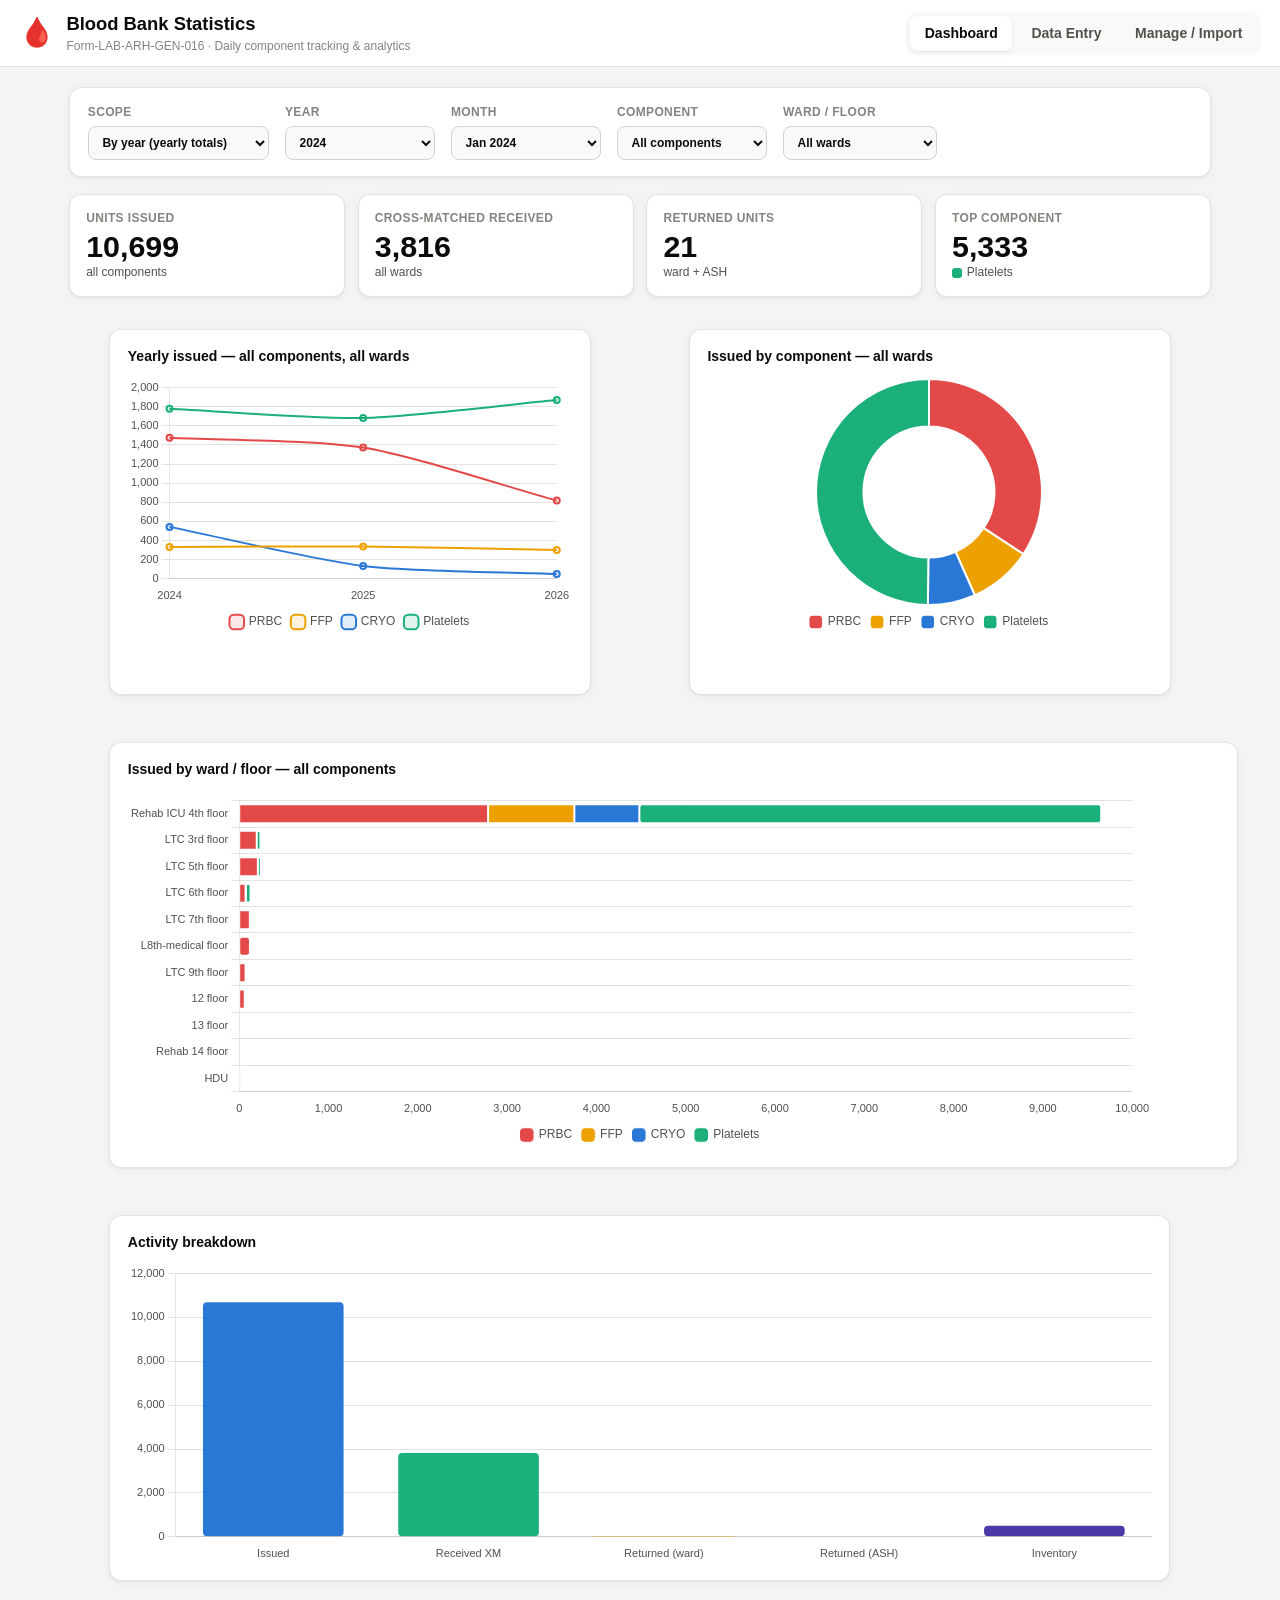
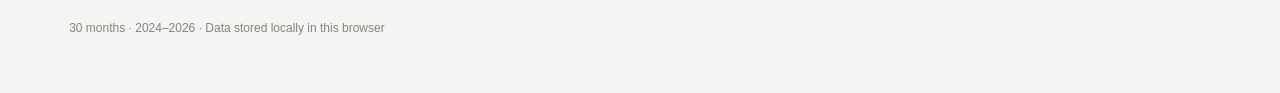
==== commit a7793cb6: "Mirror grid editing and Data Entry add-month into single-file build Applies the spreadsheet-style ce" ====
--- a/BloodBankStatistics.html
+++ b/BloodBankStatistics.html
@@ -64,6 +64,10 @@
   border-radius:8px;background:var(--surface-2);color:var(--text-primary);min-width:150px;
 }
 .entry-hint{font-size:12px;color:var(--text-muted);align-self:center;}
+.entry-hint.err-hint{color:var(--danger,#e5484d);font-weight:600;}
+.entry-add{display:flex;gap:.4rem;align-items:center;}
+.entry-add #e-add-year{width:90px;min-width:0;}
+.entry-add #e-add-month{min-width:120px;}
 
 .kpis{display:grid;grid-template-columns:repeat(auto-fit,minmax(150px,1fr));gap:.8rem;}
 .kpi{background:var(--surface-1);border:1px solid var(--border);border-radius:var(--radius);padding:.9rem 1rem;box-shadow:var(--shadow);}
@@ -89,6 +93,7 @@
 table.grid input{width:38px;min-width:0;text-align:center;border:1px solid transparent;background:transparent;padding:3px 1px;border-radius:4px;}
 table.grid input:focus{border-color:var(--accent);background:var(--surface-2);outline:none;}
 table.grid input:not(:placeholder-shown){font-weight:600;}
+table.grid input.cell-selected{background:color-mix(in srgb,var(--accent) 20%,transparent);border-color:var(--accent);}
 
 .row{display:flex;flex-wrap:wrap;gap:.6rem;align-items:center;}
 button{font:inherit;font-weight:600;cursor:pointer;border:1px solid var(--border-strong);background:var(--surface-2);color:var(--text-primary);padding:.5rem .9rem;border-radius:8px;}
@@ -191,6 +196,18 @@
       <label id="e-wrap-comp">Component
         <select id="e-component"></select>
       </label>
+      <span class="entry-add">
+        <select id="e-add-month" aria-label="Month to add">
+          <option value="1">January</option><option value="2">February</option>
+          <option value="3">March</option><option value="4">April</option>
+          <option value="5">May</option><option value="6">June</option>
+          <option value="7">July</option><option value="8">August</option>
+          <option value="9">September</option><option value="10">October</option>
+          <option value="11">November</option><option value="12">December</option>
+        </select>
+        <input type="number" id="e-add-year" min="2000" max="2100" step="1" placeholder="Year" aria-label="Year to add">
+        <button id="e-btn-add-month" class="primary">＋ Add month</button>
+      </span>
       <span class="entry-hint" id="e-hint"></span>
     </div>
     <div class="card table-scroll">
@@ -413,7 +430,7 @@
 <script>
 // Auto-generated styled Excel template (openpyxl). The app injects live
 // values into this workbook's cells via JSZip, preserving styles + charts.
-window.BB_TEMPLATE_B64 = "UEsDBBQAAAAIALBQ6VxGx01IlQAAAM0AAAAQAAAAZG9jUHJvcHMvYXBwLnhtbE3PTQvCMAwG4L9SdreZih6kDkQ9ip68zy51hbYpbYT67+0EP255ecgboi6JIia2mEXxLuRtMzLHDUDWI/o+y8qhiqHke64x3YGMsRoPpB8eA8OibdeAhTEMOMzit7Dp1C5GZ3XPlkJ3sjpRJsPiWDQ6sScfq9wcChDneiU+ixNLOZcrBf+LU8sVU57mym/8ZAW/B7oXUEsDBBQAAAAIALBQ6Vzmnkn+7QAAAMsBAAARAAAAZG9jUHJvcHMvY29yZS54bWyVkcFOwzAMhl9lyr112oohoq4XECeQkJgE4hYl3hatSaPEqN3bk5at2zQuHOP/82dbqZUXqgv4FjqPgQzGxWBbF4XyK7Yj8gIgqh1aGfNEuBRuumAlpWfYgpdqL7cIJedLsEhSS5IwCjM/G9lRqdWs9N+hnQRaAbZo0VGEIi/gzBIGG/9smJKZHKKZqb7v876auLRRAZ+vL+/T8plxkaRTyJpaK6ECSupCM17kD0Nbw0WxPs7+LaBepAmCDh5X7JR8VI9P62fWlLxcZvw+4w/rggt+J6rya3Rd9Z+FttNmY/5prC6MJ0FTw82/NT9QSwMEFAAAAAgAsFDpXJlcnCMQBgAAnCcAABMAAAB4bC90aGVtZS90aGVtZTEueG1s7Vpbc9o4FH7vr9B4Z/ZtC8Y2gba0E3Npdtu0mYTtTh+FEViNbHlkkYR/v0c2EMuWDe2STbqbPAQs6fvORUfn6Dh58+4uYuiGiJTyeGDZL9vWu7cv3uBXMiQRQTAZp6/wwAqlTF61WmkAwzh9yRMSw9yCiwhLeBTL1lzgWxovI9bqtNvdVoRpbKEYR2RgfV4saEDQVFFab18gtOUfM/gVy1SNZaMBE1dBJrmItPL5bMX82t4+Zc/pOh0ygW4wG1ggf85vp+ROWojhVMLEwGpnP1Zrx9HSSICCyX2UBbpJ9qPTFQgyDTs6nVjOdnz2xO2fjMradDRtGuDj8Xg4tsvSi3AcBOBRu57CnfRsv6RBCbSjadBk2PbarpGmqo1TT9P3fd/rm2icCo1bT9Nrd93TjonGrdB4Db7xT4fDronGq9B062kmJ/2ua6TpFmhCRuPrehIVteVA0yAAWHB21szSA5ZeKfp1lBrZHbvdQVzwWO45iRH+xsUE1mnSGZY0RnKdkAUOADfE0UxQfK9BtorgwpLSXJDWzym1UBoImsiB9UeCIcXcr/31l7vJpDN6nX06zmuUf2mrAaftu5vPk/xz6OSfp5PXTULOcLwsCfH7I1thhyduOxNyOhxnQnzP9vaRpSUyz+/5CutOPGcfVpawXc/P5J6MciO73fZYffZPR24j16nAsyLXlEYkRZ/ILbrkETi1SQ0yEz8InYaYalAcAqQJMZahhvi0xqwR4BN9t74IyN+NiPerb5o9V6FYSdqE+BBGGuKcc+Zz0Wz7B6VG0fZVvNyjl1gVAZcY3zSqNSzF1niVwPGtnDwdExLNlAsGQYaXJCYSqTl+TUgT/iul2v6c00DwlC8k+kqRj2mzI6d0Js3oMxrBRq8bdYdo0jx6/gX5nDUKHJEbHQJnG7NGIYRpu/AerySOmq3CEStCPmIZNhpytRaBtnGphGBaEsbReE7StBH8Waw1kz5gyOzNkXXO1pEOEZJeN0I+Ys6LkBG/HoY4SprtonFYBP2eXsNJweiCy2b9uH6G1TNsLI73R9QXSuQPJqc/6TI0B6OaWQm9hFZqn6qHND6oHjIKBfG5Hj7lengKN5bGvFCugnsB/9HaN8Kr+ILAOX8ufc+l77n0PaHStzcjfWfB04tb3kZuW8T7rjHa1zQuKGNXcs3Ix1SvkynYOZ/A7P1oPp7x7frZJISvmlktIxaQS4GzQSS4/IvK8CrECehkWyUJy1TTZTeKEp5CG27pU/VKldflr7kouDxb5OmvoXQ+LM/5PF/ntM0LM0O3ckvqtpS+tSY4SvSxzHBOHssMO2c8kh22d6AdNfv2XXbkI6UwU5dDuBpCvgNtup3cOjiemJG5CtNSkG/D+enFeBriOdkEuX2YV23n2NHR++fBUbCj7zyWHceI8qIh7qGGmM/DQ4d5e1+YZ5XGUDQUbWysJCxGt2C41/EsFOBkYC2gB4OvUQLyUlVgMVvGAyuQonxMjEXocOeXXF/j0ZLj26ZltW6vKXcZbSJSOcJpmBNnq8reZbHBVR3PVVvysL5qPbQVTs/+Wa3InwwRThYLEkhjlBemSqLzGVO+5ytJxFU4v0UzthKXGLzj5sdxTlO4Ena2DwIyubs5qXplMWem8t8tDAksW4hZEuJNXe3V55ucrnoidvqXd8Fg8v1wyUcP5TvnX/RdQ65+9t3j+m6TO0hMnHnFEQF0RQIjlRwGFhcy5FDukpAGEwHNlMlE8AKCZKYcgJj6C73yDLkpFc6tPjl/RSyDhk5e0iUSFIqwDAUhF3Lj7++TaneM1/osgW2EVDJk1RfKQ4nBPTNyQ9hUJfOu2iYLhdviVM27Gr4mYEvDem6dLSf/217UPbQXPUbzo5ngHrOHc5t6uMJFrP9Y1h75Mt85cNs63gNe5hMsQ6R+wX2KioARq2K+uq9P+SWcO7R78YEgm/zW26T23eAMfNSrWqVkKxE/Swd8H5IGY4xb9DRfjxRiraaxrcbaMQx5gFjzDKFmON+HRZoaM9WLrDmNCm9B1UDlP9vUDWj2DTQckQVeMZm2NqPkTgo83P7vDbDCxI7h7Yu/[base64]/ts5WcT8VeF4zTlURqX5ZEPi9oIQ4zD3svD9Zsu9P2gT+fVmRLN1TfVQCAod/kyVhJuWKCI0nzmXeBJ5c4sRAb8iujB3XyH5lq7oV4MIObbOYFnknOKXreVAVzfFpUn2mul7QoIGPoIZJq9khXEDbz7oXWojTvQakmGh7lUvxJuSOlBYVgkFOdRbssdVZT5x+1ZO9YkpF1+v9F+5WdXSj+nii6FMVvLNO7mTfyUEZzsi/0WhyuaT1jQ5swFYWy3+jggsOBh9K9Aj01GohLxt0veXqZ6hMEjjsQYY0IzxBBByKqEZEr1omzpV0STeZTKQ5I2nBTQtgQN0XBOqUmws6cW6aZx7jZRBst4S2DhHq+KITI0ILwB7SB1WFKs1ShL3/9hzZuW019Dfwm2E/hA7wNedhwhJYj7OBY00pIzfgWVVQykb1OaTMsurCfCEdhEA5A0r/o074wg7hHU9Roino13QqudwrZc5AK2aopslhzDB/nUTD1H1v4Bg3foJfvJ8qphN3fSjToAL1X0EVAIn0yE/ihp+y4kRFbGVFHxgtzpph+blPRj/xFaFKgPWda9ehIGh2JzdZV2Z3Jg5hS+/YZcejhyQLgIB6P29dg1JCOLCzuIF1KodSP0BegE2dm3Sn0l1Z6lyc5Xf8RjtvZxw37uLfkNdV7yYEY2l+JDqR9z43PC2+nxcHxhAe9ZTfEF+vrL3//c7G5biOuk5zWHHbseXzSXHBvzTf8kXIt5LMruosanxU9DLq4jwccR70bdinKSnCgb6Xsx35ley6/At/siKQ9pwQfuwZ2bWPUkWm1Xixb9Q/OpiyK46SZs1qmizI7NJ8Dxt/c3b5/t3iHBxPznXz4AZt5zgHubpm3OodHnUN3jQQdQq+uVq06h2c6xwl+K3P4Subwu2Ueux92TQx3XXfL9e8/[base64]/A1BLAwQUAAAACACwUOlc37zKpSUBAADHAgAAGAAAAHhsL2RyYXdpbmdzL2RyYXdpbmcxLnhtbJ1SXWrEIBi8iniAmt12FxqMUDa09KXdK4jRVfAnfLqb9PbVJIWkfSmbF2ccZhz9QofYAhqd9bHmDdYp9TUhUWjpeHwIvfRZUwEcT5nChXTAB+MvzpJ9VR2J48bjxS/u8AvNIf0EwH8CglJGyDaIq5M+zSkgLU8m+KhNH5e0O8rEHiTvopYytbOCGQ1enqS1L17oAIwqCI5RESx7oqQsBX8qxaqJFkQhDOxASVkKXtQFUTJHyDEhMTb48flY5Q8j8dXg/WE/E8LoBXivjXgF7iSj/[base64]/mmp6Jv5HjNauhq/RPDwH+QGjcZQF1ER5YdGA+/[base64]/iFFrp/[base64]/Ge9p1Ro70Ve1nN9L0QVGEa93tMirT+zipaAbBkvUgGPfGfUFafpphUVuWFNJq5RpFmpL2ZtbcUXM3YQeVbSFdfqQ1Gk/GNJc3ac66Z+Kjxlu71oC8ZiVqU7+kzFSwUCeDS6cTZZQcs6Y6XG6XaufzWDxHRaSUv5J6PHuvdZa1bzytjP5uHbZq5P9Gbwkmrvz1Weyfk+1EdL1wSr/qRbEdI8n+tLomvpWmRvdAWKuf7KhGBF6xNci1RAbcvZL1pKAzSnwAZrVUuHsRR3BJRjNXPdgJVcepCevjaB/afWrp+zadbX/3wKIWm3CVJ8TWsasvzfbCP2c93XtQ3dpodcPLHjH1RFL4Ncs7xuv2tHSTYnurY+1GBIqWHiIivlz/T9tGd9hYUoLKWwHlYQpSAPK2ylsB9WOErhPKxwlcKVWyAjawOPUpEuZpwdNd7Sm2At9zRMFzW8huuG0e5nS4RqVja/I8+CA5rBgGLxUmai1rK6PtCN9vqhfdCUa7+lRfVFW7OiYiUtxcwQYKHhG2v4gqm7+a1uGqudhiDT/IBhL4dpVUupMjHZ6mkZjshCJbMRWZKsRlSRUjmIKnz68deILFYyF/OYw+9pTkU9ok1up/[base64]/cWyGNRrtG9iL6rh0g9QuoxUk/ck+czcOHQ6xx6vT3qO/Quojk7ROoRUo+ReuLdceh3Dn0kQx/JEKlHSD1G6ol/x+G0czhFMpwiGSL1CKnHSD2Z3nFoTs7n6gRJUQHDGDEgwoAYAxIF3DDauwCYSJgKGKaJAREGxBiQKOCG0fMVwrSwRC0sUQSIMCDGgEQBN4yeT2OTYIkSLFEEiDAgxoDEJPeMno9M08YStbFEESDCgBgDEtO+Z/R8rpnqSPAfvymphQzPEhLA8q4OE7W4ATkkQThOjobkiATRODkekmO42IyTkyE5IdBljl8BjN6lv6B817ZpNVzOD6W65nfVXscqwz7zZcP7PeW7rKy1HLpC6FQ/e2CEy35BPkBH2bYKsjuU7QU03pQ3BMC3jInuAWbY8PSYlTvZyAf8kVaebbfZmkZsfYA+W8henlO4Q0NvWu+zqgZLQQaNNP+2Ucvo/mGw+B9QSwMEFAAAAAgAsFDpXJ9vyxgkAQAAxwIAABgAAAB4bC9kcmF3aW5ncy9kcmF3aW5nMi54bWydUt1qwyAYfRXxAWY6RleCEUbDxm62vsKH0Sr4Ez5tm739NMmg3W5Gc+M5Hs7x6Bd+ST2SybuQWuioyXlsGUvSKA/pIY4qFE1H9JALxSMbEC42HL1jj02zZR5soKtf3uGXBjD/BOB/AqLWVqo+ypNXIS8pqBxkG0Mydkxr2h1l0ogKhmSUyv2iUMFjUHvl3EuQJqLgGqMXXEYnnjmrS8WfWotmphVxjBex4awuFa/qijhbItSUiZw6un3aNeWjRH519HG3Eib4EWE0Vr4ieCV4OL9d8UNpIj/[base64]/RPDwH+QGjcZQF1ETZsgyA+/auPkvXVBHUOA+Qx/kECnWPX/[base64]/[base64]/UeQiy95llRL+U9xqWnKPV2D/Oo/oRKWJArCaryCJPDaqfUZQWjuA3lmaKpqqXkUVrIq0V77r5aLdABZ2kB7yupPuR5VL2tYYaOSxnIpxMP6W6P2xPKalFGO/gI8VNJAuRQ6duJ0xwWdYoKqYLJUv4MvC/AaCMt8ncKj/XFZ6m5m2eEfjUHd/FSVuWm8QJKr49lltL+3rqPmixhVH6DCfZhli3ltS5L0RanL/CeJJbyM8IY5e04yahxhMm5pEL/wYIOAGaQ0GRoZYuTtjpWcJG21fQ1crmL0zHQMX1uhP3b3bt8dtPc3+Xnk4SwnSZi8TmqoY+yn2mM90vZkaUYJtEhww/[base64]/CWJBF7OGxpiRJzyDuBZkw3E7PxCOMkHsy3jscR9VcGRy9H5y9LadIU0PcB89S3f+k2TgvZQMzRFthFprXtYvK8127IXycjkjPORa1jWz4Rlbc66ZgGdMYGvXUEghYJPryerx6fv7te4F+oeFkpAAfW5OJinqtuRd+L6B34XvdI/8AvqHpfpR/[base64]/BvVfaOfZ5hxU4SwSQROpxXxwscoVdnTrE6t4p1e7HuZLG6Y8Xq8t/d7AuAR1ilk0TAE4B16nJOXS9whU7dGbXq3qoUqOd/sdXRagXasM8uelk8FvOV7AsY1ug0EggQ5sUcdsilU6B6JCm0eqLHvQL1ZrEXaxcwWq1AHxEL+K9l1iuPcF4nkWAaCTvkyisgXoHYK5hRrgDcrPW8VgPaaL3S9QAwRuRqXC1xcnmEkzuJBNNI2CFXcjUiVxPL1WYVrXaz3fNiC4yvtr5unoRKBcsrzinPcE4nkWAaCQG/sgJkaQXEayswZ3EFbl5dgfPyCnRLDefGBfQa8MsZ3VuL78PnYV/3fDG84eGN7m3EcMDDwaDOkIdD3QuH3FNYU1uYGBUJVS42jnJY7drNwVraokPRbRX1Zy/[base64]/TTJoN1uRnPjOR7O8egXfkk9ksm7kFroqMl5bBlL0igP6SGOKhRNR/SQC8UjGxAuNhy9Y49Ns2UebKCrX97hlwYw/wTgfwKi1laqPsqTVyEvKagcZBtDMnZMa9odZdKICoZklMr9olDBY1B75dxLkCai4BqjF1xGJ3ac1aXiT61FM9OKOMaL2HBWl4pXdUWcLRFqykROHd0+75ryUSK/Ovq0bRbCBD8ijMbKVwSvBA/ntyt+KE3kx/mAxA4d3VASymZH9/U1yWa2F/nWUTfZ35hJo68StOuBV7CHDOSE9u7BlhrtjAi2tSm+D0s7dnPGNS/49ubS2TLouUo1/poHqz+w+AZQSwMEFAAAAAgAsFDpXGgdYGOMAAAA7gAAACMAAAB4bC9kcmF3aW5ncy9fcmVscy9kcmF3aW5nMy54bWwucmVsc43PTQrCMBAF4KuEOUCnKriQtis33UovMKSTpNj8kIxQb29AFxVcuHzvwQevu/FKssRQ3JKK2vwaSg9OJF0Qi3bsqTQxcaiLidmT1JgtJtJ3sozHtj1j3hswdHtTTc/E/4jRmEXzNeqH5yA/YNSOsoCaKFuWHnBb39VnOTVVBDXOPeRxPoDCocOve8MLUEsDBBQAAAAIALBQ6Vz2nL2njgAAAPQAAAAjAAAAeGwvd29ya3NoZWV0cy9fcmVscy9zaGVldDMueG1sLnJlbHONz00KwjAQBeCrhDlApyq4kKYrN92WXmBIp0mw+SGJWG9vNkoFFy7fe/DB60Zeqdjgs7Exi82tPkswpcQLYlaGHeUmRPZ1WUJyVGpMGiOpG2nGY9ueMe0N6Lu9KaZn5H/EsCxW8TWou2NffsA4J3pYr0FMlDQXCbit7/KznprqghhmCWmYDyCw7/DrZP8CUEsDBBQAAAAIALBQ6Vxrs5gxZRAAAGR8AAAYAAAAeGwvd29ya3NoZWV0cy9zaGVldDQueG1sjZ1dcxs5ekb/CksXW8nNikB/K7arxsLXbsVZl53Jbi5pqWWzViK1JDWeya9Pi2wKLQCnoYuZkXRedKNfgNR5SE3z3c/t7p/7H31/WPz+cL/Zv7/4cTg8Xl1e7m9+9A+r/Z+3j/1mIHfb3cPqMHy7+365f9z1q9vjoIf7S7lc1pcPq/Xm4sO7488+7z682z4d7teb/vNusX96eFjt/vjY329/vr8QF+cffFl//3E4/uDyw7vH1ff+a3/49XEYMHx7+XKc2/VDv9mvt5vFrr97f/GLuHJCyuOYY83/rPuf+8nXi+fL+bbd/vP5m7/cvr9YXjwffdMvfv/6eL8+nfCP8cvhOIft43/2d4fr/v7+/cXH4mKxujmsf+s/DyPeX3zbHg7bh+NEh2kfVofhZ3e77f/1m9ME+vt+qB7m9ngsH4411ibg6VjP55rB4/DTHE5z+uW5Y/8aL/7CN+f5+qZfn5tgjus0tPHbat9fb+//vr49/Hh/0V4sbvu71dP94cv2p+vH3lfHA95s7/fHfy9+norF0Jibp/0woXH0cOKH9eb039Xv50V7ywg5jpBvHlGMI4o3jyjHEeWbR1TjiOrNI+pxRP3mEc04onnziHYc0Z6W+bQsx0VVq8Pqw7vd9udidyx/XjxZnw/zspzDVr95rjjumWPh8NP15vmB+PWwG+h6OODhw6+b9WG/WO/3T/3t4tsfi4ft5vBj8afVw+N/LG62D4/bTb85vLs8DHN4HnB5M/wznPtlAvLlPPJ4ngLO8+n5uK+Pcxz28TRM0LjPXz5eJ4Zdj8NKGGbM58QoNY6qYNT1l//9W2KYHofVNMf74dngvj/sE2PNfFu+9Df98PC+XfzjU2KwzQ0+PO02/W1ipJsf+d/bw+p+XPWZxS1eFrc4Ho66/dfVZiGXskyt72nkqePPvxV++9As313+Nl3LuES0r0tUXFIER9Fxiaxel5jEiYrmdY1NzPd1hTtViGaAdx++/[base64]/peq6JzUsTm8xm/AOb2MR7ZCmDLsY1RXB5KlESNEknztQEZzKp2YSdjGvCTjZRJ5sr3cx1sn3pZDu7Hf/6xL9k2vgpqQwebddxTR0+PcYl4e8qnThTFTxoTWo24RNkXBN2so062V7pdq6T3Usnu/lf10/32Mku3gVV+MiOa8pgM6m4pArWQyfO1IV78g2zsXFN2Mku6mR3pbu5Toql1+fl/JPk03fs5Tj09WYpgmYmisLNolI14cZMnawO1MUkZxQsjE0UhR0dS6YtFcurYQ6zTZ1kEjG7Qb/2j9xUkXgua8OmxkUy3KKJmipqauI4ZRE29Q0zsomiqKkibqoYmipmm+oDmJCzO/VvNwduqoz3RRs1NS4KvU+lDhTqk04daBnK0VumZBNFUVdl3FU5dFXOdtUnHzEfff5r+xt3NZE3ZCjtqaKoq/kQpZPHiR7/qRmFCShRFDU1zkBiCEFiNgUJH4PEfA5S/Q03NRE/ivB3faIoDIMqURM/qSZOFuqlecuMbKIoamocicSQicRsKBI+FYn5WDSG9CrZ1ERcEWXY1LgojDQqURO2Qidq2mijpiZUhz1NFIU9jeORGPKRmA1IwickMR+RxsCe7mkcO4QMVSpRVES/[base64]/d1ERmCdPidaKoCdU0daBwpyZqpAwf/[base64]/+lNFUUuz7/[base64]/[base64]/paRVk7RqABQBTcAQsARcKXOX5m2kJBspyUYIKAKagCFgCbgyZyPl5E/[base64]/[base64]/[base64]/KRM4kXDolCopEYJBaJO5O5a5zcaHdJYnIm8QoiUUg0EoPEInFnMneNk/[base64]/f4GeI9BziCgkGolBYpE4IbKeM73bvkDPEeg5RBQSjcQgsUicEFnPmd78XqDnCPQcIgqJRmKQWCROiKznTO9F/+pm9K+vET2HiEKikRgkFokT/[base64]/e778dOc94ub7dNmqHxe3JefTj7Z+nQAX3/6YOxPq9339Wa/uO/vhrHLPz//5eXu9JG/p28O28fnYy5OHyJ9/PJHv7rtd88FA7/bbg8v3wxnuN2tfq43308f+H21e8tHfm/v7tY3vdrePD30m8PpM793/f3q+SOs9z/Wj/thSlfr2/cXu7/cjpfx8sHiH/[base64]/[base64]/FKssRQ3JKK2vwaSg9OJF0Qi3bsqTQxcaiLidmT1JgtJtJ3sozHtj1j3hswdHtTTc/E/4jRmEXzNeqH5yA/YNSOsoCaKFuWHnBb39VnOTVVBDXOPeRxPoDCocOve8MLUEsDBBQAAAAIALBQ6VxN8fSkjgAAAPQAAAAjAAAAeGwvd29ya3NoZWV0cy9fcmVscy9zaGVldDQueG1sLnJlbHONz00KwjAQBeCrhDlAp4q4kKYrN92WXmBIp0mw+SGJWG9vNkoFFy7fe/DB60Zeqdjgs7Exi82tPkswpcQLYlaGHeUmRPZ1WUJyVGpMGiOpG2nGY9ueMe0N6Lu9KaZn5H/EsCxW8TWou2NffsA4J3pYr0FMlDQXCbit7/KznprqghhmCWmYDyCw7/DrZP8CUEsDBBQAAAAIALBQ6VziGC1RkAEAAK4EAAAUAAAAeGwvY2hhcnRzL2NoYXJ0MS54bWy1VMtuwjAQ/BUaIXHrJoCAohApQLkWgdS7iZ3Eqh+RbSj8fR07KSBUiVblsmuvZ2bnsOs4K5Ey2wplpHPkTOgpmgWlMdUUQGcl4Ug/[base64]/aY5uO7XFqJ7LSzTKAwfYqF/p4V+Op4sRw+xMLjTQjRPV+P0nyxkyAax5xuSJ3Ge9LZ7zu009p66aTcaTus4jsG+QQsCR7HSP/Dmjje/5TkKuKnOqbW4ZTQjqSguxxDOSwHnTWGkIAK3eS2bNVGe0r7W+Heq3wQ7XY4VprqaMyQ+dNrwClR5ZvMdwPmHSr4AUEsDBBQAAAAIALBQ6VzkXusPMAIAAD8IAAAUAAAAeGwvY2hhcnRzL2NoYXJ0Mi54bWzNVtuO2jAQ/[base64]/gB/7BWS92ztGuWqNf2EKF8pTZGWLqeoKcHKzuf6LiaxpPg2YIsqja+0SuIquc7WkVV//SkbxsSEyCbn1KnQp5KclU+Mc3eD9XzCw6HT0c2Xm4desGUPx4VzD5XOQS083AE2aAsgvkQBpl+xao5kXaVXo7FZbr26DYQ4gjnyHVZmWdkRyxGI82nfrMGhWYOTZk3ONCtPB/3+xZk1sazJx80aHpo1PGlWfp5Zw/T+Ib+7OLNyy8o/btbo0KzRSbOm55k1yNKn+/TizJpa1vSUWTW0P1mpg67BrX86oPtahshxIDxAuzlpRKTdf0iqAG5GpXWfmUkMmknhAQ0Tz9D5c7Yo6GZS+byftQ38lvidFctnwKVPCDPTfY6Jd3MFSqXSbl8vn/OXqlJUH7QRxJvgYQ8X1YQvE1SS3duK05qKcrNva6PHb7IW/4OpF2Hekm/Ga8lUm3EQS5UGnvk7BFv8T0t2nwzJP1BLAwQUAAAACACwUOlceUT+FDkCAABeCAAAFAAAAHhsL2NoYXJ0cy9jaGFydDMueG1szVZNb6MwEP0rLKrU2zok3bYbUSQI6aqHqlG72p4n2BBvjEG205J/v/[base64]/lg1jpEOox6w26fuSDaP4ljJmL0Q1nzC/6XR08fPiOvQ27OQxbt0SUuUgF16uSeizTQJyJQrQ3fJV/U7WWXo2GushGjl5fQ6yDL3nB7TM0LL3NMtA1qldu6J9u6KDdk2OtCtPo8Hg9OyaGNrkE3YN9+0aHrQrP86uYXp1nV+enl25oeWfsGu0b9fooF3T4+yKsvT2Kj09u6aGNj1oVwXtM8XKK4t++NPrhQgGrQ/6Fwe6O9xH3gX8u7U9QrW0tPsPSRbA9ClqbgolXIGiDXcJNeX30Ll9NlnQzRrpcGahGv424jctlvcglg7gDScOo/xDrBCNlGm3q5fN2UNZSqL22vDidXC/hy9s4pegWONEfmFbrrDXjbafNkYqwnE/b9S4LxvqUZP/h8oHztZvz2JMZZsx4EuZep5+arxR7maj7R9F8g9QSwMEFAAAAAgAsFDpXIQ6STJJAgAAJwoAABQAAAB4bC9jaGFydHMvY2hhcnQ0LnhtbOVWXW/aMBT9K1lUqW9zgKrtUIiUEDrtARV1095N7CQejh3ZZg3/fv4Kg7CibeWNFzu+9x7fc895iOOihkJ9bWGBg66hTE7hLKyVaqcAyKLGDZQfeYuZzpVcNFDpo6gAEvCVsKqhYBxF96CBhIUO/x9oSyFMYrsnsSKKYr11SSxIUScxnK452q1EAMx3a5eVMBvC5YuLg33MLipZcqZquguIlFvI9HTrXVDwpuUMM2XKlQUJB9Wr6wVMW+AptJSrVGCYxJQwPHf0KsG3rWYf/IR0FkoFGYIChYaExPo6gjqXimyMC4TFYcA0kEq84DKJy+Q22wWW6u2HbBwDHQN90lKRfirKgtdZqOWKotCcJacEPRFK7UFU6zn1XRaTu093j6EX5aiuFVLlUNaeukn1dZSZzrZZA8XGDCJ3zZpTV8u0bG7EPZ+/vxD0NxZQ68e2zensN+nNZGoWr0FfBCxE3/4WLjO47BRnIbLhXNWH4gNr0bFPo6FPo/M+zS/kU56OouhafJob3PxdPo2HPo3P+5Rfxqdx+vCY31+LT7nB5e/yaTL0aXLep8VlfBpl6dNDei0+LQxu8a8+ncRh9wV5+U4DHnrw79Os0u4PKFlAXVUZ14n+vUJFOHMFDWFL2HkOfRXsVly6PLWpBv7g4hspNkut2EB5fcObuUJwKdPumDBd0+eylFgN5vDkdXA4wwWH+CwIMoLJC47lGnve4OBRgivMUL/v2Qhvm8+a+u9EPjP9GDr4vSEi24xCtpGpx1Ww9UI5s8Hvp2HyC1BLAwQUAAAACACwUOlcK+d5Ns8DAADWGwAADQAAAHhsL3N0eWxlcy54bWzdWW2P2jgQ/itRpOvH5sVsltwBEpslUqXeqVL3Q78a4oAlJ04Ts4X++vPEgYRdhrKU9OiBdmN7/DzzzHhib7KjSm0F+7xiTFmbTOTV2F4pVfzpONVixTJavZcFy7UllWVGle6WS6cqSkaTCkCZcHzXDZyM8tyejPJ1FmeqshZynaux7e2HLHP5kOjBYGBbhi6SCRvb7nv33de1VH/9YS625UxGTkM1GaUybxkD2wxoXpox65mKsR1Rweclr2EpzbjYmnG/HllIIUtL6WAYCIKh6ruZ4DVdiLThynguSyPAuDG/5w2gw1gu51q6G9efQ9rBWwi82A8J+VmX3oUEOKKx1BdYBS7EfhVC2wxMRgVVipV5rDsGVI++tjXtp22hV2FZ0q3n39nnIyopeAJOl1E3kMglof9geDrYn2SN72Iyi6/NOiODcDC8Ouvj1HPda7P60/vhY3BtVu9hGt9Pr56BePYwIzhrfdEFPJdlwsp9Cfv2bmgyEixVgC/5clU3lCzgMpdKyQxaCadLmVNT4zvYAbzeR8e2WtX74MHt9hg+BtHMKIS5O0dnQurJRtOZCD11L/5MiJndCa5p6MQtmBCfgeVLerCxb9LOpu7Clp7vmzrlTdPQNB3w1KUz5B1e/0Ligj9L9bDWMeR1H84R9qlkKd/U/U3aKsDovZbef0FPi0Jsp4Iv84yZ8M/2OBnRHc5ayZJ/195gk4VCsK1nViq+gP5CT2D65OF5snMB2dqkuGC/33wQJB9eL/nYxf86I99KWjyxzXk5wWqkH9GXLiL5rwTXe8kxxW/IK/nd8voLBF+c10Erc9CPzLdnsfkD/beqz04e724lj8flBbct7/4G5ZHeb5IeTiLSe0X2K7qnOu1XdE/Vey3RnfPprhU9vOF99dfKvPTcx06smzv5D4TeWAk4zbNY54nv4HlvP2rBq7ex/Q+8whOdZ4n5mgvF86a34oletNePfZpf0blghw70rISldC3U0944ttv23yzh6yzcz/oE2Whmte2PEKMXtG+8tDOonQ1Loqarn30PXh+YT414aeq8JnttQlHGiJjAiPpCZaAog0N9/R/jGuJxGSOqcHjcNMRRQxxlcEdNUf1FfSGoUH+QkMOQkCBA0xtFx2VEaA6DAH4QQlQhYFBf4O2tmT9RACfK5ge1ga7yybJBQz5RomjIJzIPJiSHgAlDpABQX4BBFwWtKBCB+IJSQ1CEwDqjCtHb/IQpDFETFClSvUGAJSqAL7Je6E1ESBgiJjAiMghBTXDDnjChMkAIatr9j+jFeebszjmn/U/e5F9QSwMEFAAAAAgAsFDpXLdH64rAAAAAFgIAAAsAAABfcmVscy8ucmVsc52SS24CMQxArxJlX0ypxAIxrNiwQ4gLuInno5nEkWPE9PaN2MAgaBFL/56eLa8PNKB2HHPbpWzGMMRc2VY1rQCyaylgnnGiWCo1S0AtoTSQ0PXYECzm8yXILcNu1rdMc/xJ9AqR67pztGV3ChT1Afiuw5ojSkNa2XGAM0v/zdzPCtSana+s7PynNfCmzPP1IJCiR0VwLPSRpEyLdpSvPp7dvqTzpWNitHjf6P/z0KgUPfm/[base64]/GMKj0Y7LVUFGyoyNusYayGHxB14Fm+88ty3ieP4Wds7YNPGCJZJ17USrz73JHfjhrmqcuUPpgBbcwT2Zpka9aWX8GvFgjzaK/ow0V5CxVaMUp0Mw4cGl6Aw5rzRYj2boG7QUneaQf3OIPoHTgJ+e4aen+B+cxIA/PsMfn+I/+ZirgcDkjMCkC6VPQkCJGsSzl7Kh4f9L4R9FONoo0snl6Mrn30h567EX/Wi4+Im2fxfX31BLAwQUAAAACACwUOlcScoLbsIAAACxAwAAGgAAAHhsL19yZWxzL3dvcmtib29rLnhtbC5yZWxzzZM5DoMwEEWvYvkATFhCEQFVGtooF7BgWMRiyzNRwu2DSAGWUqRBobL+WH7/FePkhr3iVo/UtIbEa+hHSmXDbC4AVDQ4KPK0wXG+qbQdFM/R1mBU0akaITidYrBbhsySLVPcJ4O/[base64]/kNa+/78YBpFaUR5IDl2wc787MzjpKJl87D5htjbY4zasY/QtjKCowHAvnwdJO6YLhkZZhwTwXS74ANh6NnplwNoKNw1hj5LPJG5R8pWP2vqXHqJyd5gE05tlrk1hzTXPuvVaCR9pnayv/sAz3DAVVphyslMcBJeQZO0mRtv5lOBR+riEEJSGb8xA/uKE0ttUM404DFucxTqh0ZakESCdWhkoK9AG4xAogGl00oIML1JFMhub60FlAgjnLSKnz4DzS1ALczncYS1099AQEIaoLTR4pCbtzh1BPXIK8lpwc3riwTDNBlkJ3m3/P+Yh/[base64]/[base64]/[base64]/[base64]";
+window.BB_TEMPLATE_B64 = "UEsDBBQAAAAIAGdS6VxGx01IlQAAAM0AAAAQAAAAZG9jUHJvcHMvYXBwLnhtbE3PTQvCMAwG4L9SdreZih6kDkQ9ip68zy51hbYpbYT67+0EP255ecgboi6JIia2mEXxLuRtMzLHDUDWI/o+y8qhiqHke64x3YGMsRoPpB8eA8OibdeAhTEMOMzit7Dp1C5GZ3XPlkJ3sjpRJsPiWDQ6sScfq9wcChDneiU+ixNLOZcrBf+LU8sVU57mym/8ZAW/B7oXUEsDBBQAAAAIAGdS6VyzqSV66wAAAMsBAAARAAAAZG9jUHJvcHMvY29yZS54bWylkU1PwzAMhv/KlHvrpENDi7peQJxAQmISiFuUeFu15kOJUbt/T1q2DgQ3jvH7+LGt1DpI7SM+Rx8wUotpMdjOJanDhh2IggRI+oBWpTITLoc7H62i/Ix7CEof1R6h4nwFFkkZRQpGYRFmIzsrjZ6V4SN2k8BowA4tOkogSgFXljDa9GfDlMzkkNqZ6vu+7JcTlzcS8Pb0+DItX7QukXIaWVMbLXVERT4240XhNHQ1fCvW59lfBTSLPEHSKeCGXZLX5d399oE1Fa9WBb8t+HoruBRrKW7eR9eP/qvQetPu2n8YL4Kmhl//1nwCUEsDBBQAAAAIAGdS6VyZXJwjEAYAAJwnAAATAAAAeGwvdGhlbWUvdGhlbWUxLnhtbO1aW3PaOBR+76/QeGf2bQvGNoG2tBNzaXbbtJmE7U4fhRFYjWx5ZJGEf79HNhDLlg3tkk26mzwELOn7zkVH5+g4efPuLmLohoiU8nhg2S/b1ru3L97gVzIkEUEwGaev8MAKpUxetVppAMM4fckTEsPcgosIS3gUy9Zc4FsaLyPW6rTb3VaEaWyhGEdkYH1eLGhA0FRRWm9fILTlHzP4FctUjWWjARNXQSa5iLTy+WzF/NrePmXP6TodMoFuMBtYIH/Ob6fkTlqI4VTCxMBqZz9Wa8fR0kiAgsl9lAW6Sfaj0xUIMg07Op1YznZ89sTtn4zK2nQ0bRrg4/F4OLbL0otwHATgUbuewp30bL+kQQm0o2nQZNj22q6RpqqNU0/T933f65tonAqNW0/Ta3fd046Jxq3QeA2+8U+Hw66JxqvQdOtpJif9rmuk6RZoQkbj63oSFbXlQNMgAFhwdtbM0gOWXin6dZQa2R273UFc8FjuOYkR/sbFBNZp0hmWNEZynZAFDgA3xNFMUHyvQbaK4MKS0lyQ1s8ptVAaCJrIgfVHgiHF3K/99Ze7yaQzep19Os5rlH9pqwGn7bubz5P8c+jkn6eT101CznC8LAnx+yNbYYcnbjsTcjocZ0J8z/b2kaUlMs/v+QrrTjxnH1aWsF3Pz+SejHIju932WH32T0duI9epwLMi15RGJEWfyC265BE4tUkNMhM/CJ2GmGpQHAKkCTGWoYb4tMasEeATfbe+CMjfjYj3q2+aPVehWEnahPgQRhrinHPmc9Fs+welRtH2Vbzco5dYFQGXGN80qjUsxdZ4lcDxrZw8HRMSzZQLBkGGlyQmEqk5fk1IE/4rpdr+nNNA8JQvJPpKkY9psyOndCbN6DMawUavG3WHaNI8ev4F+Zw1ChyRGx0CZxuzRiGEabvwHq8kjpqtwhErQj5iGTYacrUWgbZxqYRgWhLG0XhO0rQR/FmsNZM+YMjszZF1ztaRDhGSXjdCPmLOi5ARvx6GOEqa7aJxWAT9nl7DScHogstm/bh+htUzbCyO90fUF0rkDyanP+kyNAejmlkJvYRWap+qhzQ+qB4yCgXxuR4+5Xp4CjeWxrxQroJ7Af/R2jfCq/iCwDl/[base64]/npxXga4jnZBLl9mFdt59jR0fvnwVGwo+88lh3HiPKiIe6hhpjPw0OHeXtfmGeVxlA0FG1srCQsRrdguNfxLBTgZGAtoAeDr1EC8lJVYDFbxgMrkKJ8TIxF6HDnl1xf49GS49umZbVuryl3GW0iUjnCaZgTZ6vK3mWxwVUdz1Vb8rC+aj20FU7P/lmtyJ8MEU4WCxJIY5QXpkqi8xlTvucrScRVOL9FM7YSlxi84+bHcU5TuBJ2tg8CMrm7Oal6ZTFnpvLfLQwJLFuIWRLiTV3t1eebnK56Inb6l3fBYPL9cMlHD+U751/0XUOufvbd4/pukztITJx5xREBdEUCI5UcBhYXMuRQ7pKQBhMBzZTJRPACgmSmHICY+gu98gy5KRXOrT45f0Usg4ZOXtIlEhSKsAwFIRdy4+/vk2p3jNf6LIFthFQyZNUXykOJwT0zckPYVCXzrtomC4Xb4lTNuxq+JmBLw3punS0n/9te1D20Fz1G86OZ4B6zh3OberjCRaz/WNYe+TLfOXDbOt4DXuYTLEOkfsF9ioqAEativrqvT/klnDu0e/GBIJv81tuk9t3gDHzUq1qlZCsRP0sHfB+SBmOMW/Q0X48UYq2msa3G2jEMeYBY8wyhZjjfh0WaGjPVi6w5jQpvQdVA5T/b1A1o9g00HJEFXjGZtjaj5E4KPNz+7w2wwsSO4e2LvwFQSwMEFAAAAAgAZ1LpXKIJ2VLSAwAAzwsAABgAAAB4bC93b3Jrc2hlZXRzL3NoZWV0MS54bWyVVstu4zYU/RVCmMVMgY5EyZZswzYQO0iTwQQ17KZFl4xE2UQkUiXpOOmqq35A2y+cL+klqchOLGlmFn5Quueec/m4PNODkA9qR6lGT2XB1czbaV1NfF+lO1oS9VFUlMObXMiSaBjKra8qSUlmQWXhh0EQ+yVh3JtP7bOVnE/FXheM05VEal+WRD4vaCEOMw97Lw/WbLvT9oE/n1ZkSzdU31UAgKHf5MlYSbligiNJ85l3gSeXOLEQG/Irowd18h+Zau6FeDCDm2zmBZ5Jzil63lQFc3xaVJ9prpe0KCBj6CGSavZIVxA28+6F1qI070GpJhoe5VL8SbkjpQWFYJBTnUW7LHVWU+cftWTvWJKRdfr/RfuVnV0o/p4ouhTFbyzTu5k38lBGc7Iv9Focrmk9Y0ObMBWFst/o4ILDgYfSvQI9NRqIS8bdL3l6meoTBI47EGGNCM8QQQciqhGRK9aJs6VdEk3mUykOSNpwU0LYEDdFwTqlJsLOnFummce42UQbLeEtg4R6viiEyNCC8Ae0gdVhSrNUoS9//Yc2bltNfQ38JthP4QO8DXnYcISWI+zgWNNKSM34FlVUMpG9TmkzLLqwnwhHYRAOQNK/6NO+MIO4R1PUaIp6Nd0KrncK2XOQCtmqKbJYcwwf51Ew9R9b+AYN36CX7yfKqYTd30o06AC9V9BFQCJ9MhP4oafsuJERWxlRR8YLc6aYfm5T0Y/8RWhSoD1nWvXoSBodic3WVdmdyYOYUvv2GXHo4ckC4CAej9vXYNSQjiws7iBdSqHUj9AXoBNnZt0p9JdWepcnOV3/EY7b2ccN+7i35DXVe8mBGNpfiQ6kfc+Nzwtvp8XB8YQHvWU3xBfr6y9//3OxuW4jrpOc1hx27Hl80lxwb803/JFyLeSzK7qLGp8VPQy6uI8HHEe9G3YpykpwoG+l7Md+ZXsuvwLf7IikPacEH7sGdm1j1JFptV4sW/UPzqYsiuOkmbNaposyOzSfA8bf3N2+f7d4hwcT8518+AGbec4B7m6ZtzqHR51Dd40EHUKvrlatOodnOscJfitz+Erm8LtlHrsfdk0Md113y/XvP7fqjM90JuHorc74lc74u3UeuyN2DQ53XRerAu6Kgr7ttbXY8+44jKLordrkldrkm9X6JzajpHJrLZhCqdjz2lg0T09MpPMpx3jnQW+J3DKuUAGODszjxwRES+dQ3AC8ozUnzvg5QwNemEoTAO9zIXQzAIZMkoNxEtZbT+S3uGuR5yyllyLdg/XVzl5LChMMtlPtWKVA0oSBt5U3WV1G4+Hn/wNQSwMEFAAAAAgAZ1LpXN+8yqUlAQAAxwIAABgAAAB4bC9kcmF3aW5ncy9kcmF3aW5nMS54bWydUl1qxCAYvIp4gJrddhcajFA2tPSl3SuI0VXwJ3y6m/T21SSFpH0pmxdnHGYc/UKH2AIanfWx5g3WKfU1IVFo6Xh8CL30WVMBHE+ZwoV0wAfjL86SfVUdiePG48Uv7vALzSH9BMB/AoJSRsg2iKuTPs0pIC1PJvioTR+XtDvKxB4k76KWMrWzghkNXp6ktS9e6ACMKgiOUREse6KkLAV/KsWqiRZEIQzsQElZCl7UBVEyR8gxITE2+PH5WOUPI/HV4P1hPxPC6AV4r414Be4ko/72tuLn3ER83M6ATNfgHUY+bzb4VF4T7SZ7lreOskn+xowKXJF4vRy4gi1PHF3B3D3YXKOeEIK6NIX3bm5HNmesecbbmwtr8qCnKsX4ax6k/[base64]/[base64]/E/4hRa6f4GtXqOdQfMM6ZHi4YEBNlw7UH3JZ3+Vm7ZndBjHMPeZw7EDhI/Do5vABQSwMEFAAAAAgAZ1LpXODrAEUeBAAAPBAAABgAAAB4bC93b3Jrc2hlZXRzL3NoZWV0Mi54bWyNWF1vozgU/SuIh9XsyxAwX2GSSBM+tCPtaKN2u6t5pImToAHMGqdp59fvBTuEBG6Sh7bhnnPs42Na+3Z2ZPxnvadUaO9FXtZzfS9EFRhGvd7TIq0/s4qWgGwZL1IBj3xn1BWn6aYVFblhTSauUaRZqS9mbW3FFzN2EHlW0hXX6kNRpPxjSXN2nOumfio8Zbu9aAvGYlalO/pMxUsFAng0unE2WUHLOmOlxul2rn81g8R0WklL+Sejx7r3WWtW88rYz+bh22auT/Rm8JJq789Vnsn5PtRHS9cEq/6kWxHSPJ/rS6Jr6Vpkb3QFirn+yoRgResTXItUQG3L2S9aSgM0p8AGa1VLh7EUdwSUYzVz3YCVXHqQnr42gf2n1q6fs2nW1/98CiFptwlSfE1rGrL832wj9nPd17UN3aaHXDyx4x9URS+DXLO8br9rR0k2J7q2PtRgSKlh4iIr5c/0/bRnfYWFKCylsB5WEKUgDytspbAfVjhK4TyscJXClVsgI2sDj1KRLmacHTXe0ptgLfc0TBc1vIbrhtHuZ0uEalY2vyPPggOawYBi8VJmotayuj7Qjfb6oX3QlGu/pUX1RVuzomIlLcXMEGCh4Rtr+IKpu/mtbhqrnYYg0/yAYS+HaVVLqTIx2eppGY7IQiWzEVmSrEZUkVI5iCp8+vHXiCxWMhfzmMPvaU5FPaJNbqfyNxNpfiNd0qVL2nGw9VoTyx5LV6rkeps/lm8L0/bcmfHWz3JIIsS65ERDjmOTS048MpnnTS9JiSSZHuDbxfPL909LEsTk95mxBYF8068ysLsM7FaLbQNk4IxlIFVe3xbxrryHQxIh/lUGYwM5VxmMcFz/[base64]/JFWnm232ZpGbH2APlvIXp5TuENDb1rvs6oGS0EGjTT/tlHL6P5hsPgfUEsDBBQAAAAIAGdS6VwC10KkJQEAAMcCAAAYAAAAeGwvZHJhd2luZ3MvZHJhd2luZzIueG1snVJdasQgGLyKeICa3S7bEoxQNrT0pd0riNFV8Cd8upv09tUkhaR9KZsXZxxmHP1Ch9gCGp31seYN1in1NSFRaOl4fAi99FlTARxPmcKFdMAH4y/Okn1VHYnjxuPFL+7wC80h/QTAfwKCUkbINoirkz7NKSAtTyb4qE0fl7Q7ysQeJO+iljK1s4IZDV6epLUvXugAjCoIjlERLHuipCwFfyrFqokWRCEMbEdJWQpe1AVRMkfIMSExNvh4eK7yh5H4avDj/jATwugFeK+NeAXuJKP+9rbi59xEfNzOgEzX4B1GPm82+FReE+0me5a3jrJJ/saMClyReL0cuIItTxxdwdw92FyjnhCCujSF925uRzZnrHnG25sLa/KgpyrF+GsepPzA7BtQSwMEFAAAAAgAZ1LpXKAK/qyMAAAA7gAAACMAAAB4bC9kcmF3aW5ncy9fcmVscy9kcmF3aW5nMi54bWwucmVsc43POwrDMBAE0KuIPYDXcZEi2KrSuA2+wCKvJRPrg7QB5/YRJIUDKVLODDyY/sYbyRpDcWsqavdbKAM4kXRBLMaxp9LExKEuS8yepMZsMZG5k2Xs2vaM+WiA7o+mmp6J/xHjsqyGr9E8PAf5AaNxlAXURNmyDID79q4+S9dUEdQ4D5DH+QQKdY9f9/[base64]/EqLVTfI1q9RzqDxjnTA8XDIiJsuHaA27Lu/ysXbO7IMa5hzzOJxA4SPw6ObwAUEsDBBQAAAAIAGdS6VxtlTLaAAUAALIWAAAYAAAAeGwvd29ya3NoZWV0cy9zaGVldDMueG1slZhvb5s4HMffCkLTaTvtBuY/XBJpIbBV2nRVu950D2kwCRpgDpymvVd/BhOS2OZPHrQN8Pna5uMfpPbiiKpf9R5CLL3mWVEv5T3Gpaco9XYP86j+hEpYkCsJqvIIk8Nqp9RlBaO4DeWZoqmqpeRRWsirRXvuvlot0AFnaQHvK6k+5HlUva1hho5LGcinEw/pbo/bE8pqUUY7+AjxU0kC5FDp24nTHBZ1igqpgslS/gy8L8BoIy3ydwqP9cVnqbmbZ4R+NQd38VJW5abxAkqvj2WW0v7euo+aLGFUfoMJ9mGWLeW1LkvRFqcv8J4klvIzwhjl7TjJqHGEybmkQv/Bgg4AZpDQZGhli5O2OlZwkbbV9DVyuYvTMdAxfW6E/dvdu3x209zf5eeThLCdJmLxOaqhj7KfaYz3S9mRpRgm0SHDD+j4FXbqzbbBLcrq9rd0pLBGxGwPNRlQlyYd52lB/0avpzm7SAAwkNC6hDY7oXcJfXbC6BLG7ITZJczZCatLWLMTdpew6aRRye0UbSIcrRYVOkpVizdToVmnZvrJIYW7bYi2AlqQnE2L5ql6xBW5mpIG8eqpSHEtpXV9gLH0/CYdoyqWfovy8k9pi/ISFbDACwWTITS8siU/pOu+f63vRmu70Qe6+dk0q0hhhlB13VybXtM0GIrfP6x9QczvYsZALAzvBalNlzIHUv7DP38JYkEXs4bGmJEnPIO4FmTDcTs/EI4yQezLeOxxH1VwZHL0fnL0tp0hTQ9wHz1Ld/6TZOC9lAzNEW2EWmte1i8rzXbshfJyOSM85FrWNbPhGVtzrpmAZ0xga9dQSCFgk+vJ6vHp+/u17gX6h4WSkAB9bk4mKeq25F34voHfhe90j/wC+oel+lH9GOoKc/p3oKpMa1eCjV6w0TY/VBrffviSTh6AQbU0bl/[base64]/IKdEsN58YF9BrwyxndW4vvw+dhX/d8Mbzh4Y3ubcRwwMPBoM6Qh0PdC4fcU1hTW5gYFQlVLjaOcljt2s3BWtqiQ9FtFfVnL/[base64]/CFwiDhp/lgW317oa3JpjdmveEcTs7hwFd+Tj2SybuQWuioyXlsGUvSKA/pLo4qFE1H9JALxQMbEM42HLxj902zZR5soKtf3uCXBjD/BOB/AqLWVqo+yqNXIS8pqBxkG0Mydkxr2g1l0ogKhmSUyv2iUMFjUHvl3HOQJqLgGqMXXEYndpzVpeIPrUUz04o4xrPYcFaXild1RZwtEWrKRE4d3T7umvJRIr86+vC0XQgT/IAwGitfELwSPJxeL/[base64]/BB6+78UqyxFDckora/BpKD04kXRCLduypNDFxqIuJ2ZPUmC0m0neyjMe2PWPeGzB0e1NNz8T/[base64]/wJQSwMEFAAAAAgAZ1LpXGuzmDFlEAAAZHwAABgAAAB4bC93b3Jrc2hlZXRzL3NoZWV0NC54bWyNnV1zGzl6Rv8KSxdbyc2KQH8rtqvGwtduxVmXncluLmmpZbNWIrUkNZ7Jr0+LbAotAKehi5mRdF50o1+A1HlITfPdz+3un/sffX9Y/P5wv9m/v/hxODxeXV7ub370D6v9n7eP/WYgd9vdw+owfLv7frl/3PWr2+Ogh/tLuVzWlw+r9ebiw7vjzz7vPrzbPh3u15v+826xf3p4WO3++Njfb3++vxAX5x98WX//cTj+4PLDu8fV9/5rf/j1cRgwfHv5cpzb9UO/2a+3m8Wuv3t/8Yu4ckLK45hjzf+s+5/7ydeL58v5tt3+8/mbv9y+v1hePB990y9+//p4vz6d8I/xy+E4h+3jf/Z3h+v+/v79xcfiYrG6Oax/6z8PI95ffNseDtuH40SHaR9Wh+Fnd7vt//Wb0wT6+36oHub2eCwfjjXWJuDpWM/nmsHj8NMcTnP65blj/xov/sI35/n6pl+fm2CO6zS08dtq319v7/++vj38eH/RXixu+7vV0/3hy/an68feV8cD3mzv98d/L36eisXQmJun/TChcfRw4of15vTf1e/nRXvLCDmOkG8eUYwjijePKMcR5ZtHVOOI6s0j6nFE/eYRzTiiefOIdhzRnpb5tCzHRVWrw+rDu93252J3LH9ePFmfD/OynMNWv3muOO6ZY+Hw0/Xm+YH49bAb6Ho44OHDr5v1Yb9Y7/dP/e3i2x+Lh+3m8GPxp9XD438sbrYPj9tNvzm8uzwMc3gecHkz/DOc+2UC8uU88nieAs7z6fm4r49zHPbxNEzQuM9fPl4nhl2Pw0oYZsznxCg1jqpg1PWX//1bYpgeh9U0x/vh2eC+P+wTY818W770N/3w8L5d/ONTYrDNDT487Tb9bWKkmx/539vD6n5c9ZnFLV4Wtzgejrr919VmIZeyTK3vaeSp48+/FX770CzfXf42Xcu4RLSvS1RcUgRH0XGJrF6XmMSJiuZ1jU3M93WFO1WIZoB3H77++unfPhZXuvj3d5d3Q/Xp0Rr0sXzpY3kcSxvJ9N+wj6eRzWRedR30MS4JeqSyFTquEGEXEyWyC7qYPZEroy6WV7qc62L10sVqdjd+Wu2wi1W0uq0IuhiXyHA3JkrKoI9xiajDRsY1TXAmG5eEfayiPlZXuprrY/3Sx3p2N/7yyH2so/WN+hiXBPtVxRXhbowrquAgJjGTYC1s9jyujppYX+l6ronNSxObzGb8A5vYxHtkKYMuxjVFcHkqURI0SSfO1ARnMqnZhJ2Ma8JONlEnmyvdzHWyfelkO7sd//rEv2Ta+CmpDB5t13FNHT49xiXh7yqdOFMVPGhNajbhE2RcE3ayjTrZXul2rpPdSye7+V/XT/fYyS7eBVX4yI5rymAzqbikCtZDJ87UhXvyDbOxcU3YyS7qZHelu7lOiqXX5+X8k+TTd+zlOPT1ZimCZiaKws2iUjXhxkydrA7UxSRnFCyMTRSFHR1Lpi0Vy6thDrNNnWQSMbtBv/aP3FSReC5rw6bGRTLcoomaKmpq4jhlETb1DTOyiaKoqSJuqhiaKmab6gOYkLM79W83B26qjPdFGzU1Lgq9T6UOFOqTTh1oGcrRW6ZkE0VRV2XcVTl0Vc521ScfMR99/[base64]/9yRmFr5okisKdKuMUJYcUJWdTlJy8jTWfosZomm5qIrI0oZomisKXqlSiJnr5JHWyMnz4J2cUalSiKGpqHKLkEKLkbIiSPkTJ+RA1RtN0UxORJXywXSeKZBE2NXGgaKcmjtOGrzi/ZUY2URQ1NQ5RcghRcjZESR+i5HyIGpNpuqmp93DCZJoqCt8JSdREPY1LujDsJ+cTtTQfoWQcoeQQoeRshJI+Qsn5CDXm0nRLU+/4hL/6U0VRS7Pv+ehEieyibZo4VxVm/VRR2NM4QskhQsnZCCV9hJLzEWqMpXWyp4nEUkY9jYvCpziVqIl6GpfI8A0C85YJ2fzJnIwjlBwilJyNUNJHKDkfocZYmu5p4n2e8E2160RRuHVUqibsaeKtqWW0T1MTivZpXCTDnsZJSg5JSs4mKemTlJxPUmMsTfc0EUrqMOonikK/UYma8GlQJ2rK8I8hTHJGRdjUxNnCpsZZSg5ZSs5mKemzlJzPUmM8TTc1EV3CV0avE0Xhm58qURNt1MRbWmW0UVNZSoY9jYuinsZZSg5ZSs5mqcJnqWI+S435NNnTIhFKwpfnrxNFkaEmaqKNmqgpopf5UzMKk5tNzShoahFnqWLIUsVslip8lipyWYp/[base64]/[base64]/[base64]/[base64]/gZ4j0HOIKCQaiUFikTghsp4zvdu+QM8R6DlEFBKNxCCxSJwQWc+Z3vxeoOcI9BwiColGYpBYJE6IrOdM70X/[base64]/97vvx05z3i5vt02aofF7cl59OPtn6dABff/pg7E+r3ff1Zr+47++Gscs/P//l5e70kb+nbw7bx+djLk4fIn388ke/uu13zwUDv9tuDy/fDGe43a1+rjffTx/4fbV7y0d+b+/u1je92t48PfSbw+kzv3f9/er5I6z3P9aP+2FKV+vb9xe7v9yOl/HyweIf/[base64]/LkVchzCioH2caQjB3SknZDmTSggj4ZpXI3K1TwGNReOfcSpIkouMboBZfRiWfO6lHxp9ZiM9GKOMaL2HJWj4oXdUGczRFqzESOLX0qo8tDifxq6f3uYSZM8CPCYKx8RfBK8HB+W/FDaSI/zgcktm/plpJQLlu6r1+TbCd7ka8d9ZL9jRk1+ipBswxcwQ4ykBPamxdbajQTItjUpvjez+3Y1Yw1L/j6zaWzZdFTlWr8tQ9Wf2DxDVBLAwQUAAAACABnUulc03ApYIwAAADuAAAAIwAAAHhsL2RyYXdpbmdzL19yZWxzL2RyYXdpbmc0LnhtbC5yZWxzjc9NCsIwEAXgq4Q5QKeKuJC2KzfdSi8wpJOk2PyQjFBvb0AXFVy4fO/BB6+78UqyxFDckora/BpKD04kXRCLduypNDFxqIuJ2ZPUmC0m0neyjMe2PWPeGzB0e1NNz8T/[base64]/wJQSwMEFAAAAAgAZ1LpXA9oLTCWAQAAwQQAABQAAAB4bC9jaGFydHMvY2hhcnQxLnhtbLVUXWvCMBT9K64Ivi2tirpSC22drxOFvccmbcPyUZLo7L9fmrRTkYEb8+Xe5Oacc08gN1FeQal3Nczx4MQoVyFcepXWdQiAyivMoHoWNebmrBCSQW22sgRIwk/CS0bB2PdngEHCPcf/[base64]/BSy0tveZYC7KsuiLG4oyTHCS+vpuQ8FOA8KRSXmKM+b0Q3JntH6U9b/DtRb5w2l88KEVWnFPIPlXS8EtaO2f0Q4PxpxV9QSwMEFAAAAAgAZ1LpXEP3dKhZAgAAmAkAABQAAAB4bC9jaGFydHMvY2hhcnQyLnhtbM2WW2/bIBTHv4pnVerbyKW3Ra4lO06nPVSNupv2eGyww4rBAtI5375cnPsaVVGn5QXsw/8P5/wswFExA6m/NlCQoK0ZVyO4DWdaNyOEVDEjNaiPoiHcjJVC1qDNq6wQlvCH8qpmaNDrXaEaKA+9/wi3SyGMI9fHkaaaEdO1cSRpMYsjGOUCL6YyQPa5cc1U2g6T8tHH0SrmGh3/IiDZIqBKzYGb4vJFUIi6EZxwbdXaeaR3mtYvheyq4plIBovgGdht2Avd9F1SDRM6kQTiKAc59vmap4xKry4Ec/pKinljSuyibK40kQS7MUXMqhS3m/[base64]/6XcHtF9wF9kPdBtofU6aJJL2LyZVADNHpaVPzeEMmgruBTXl99D6eVYqTBjRZPOshHYqlA/40/f9bpDjb4oafgv5jRZP9yCfvICby8dpTF2vjhVSKJW02xRZzh7KUhG9A7dDaoK7ZP8VWlfWZ0mxcRD1frC/c6qVu60J/u/Q/ZwdVbS+8xmpCMfLfkUm9/rlqNX/oOqBs8XmJYWpalIG/Eklnc9squ4z+g2C1v9i8QtQSwMEFAAAAAgAZ1LpXBHWB6dgAgAArQkAABQAAAB4bC9jaGFydHMvY2hhcnQzLnhtbM2WW2/bIBTHv4pnVerbyKVru8i1ZMfJ1IeqUXfp84khCQsGC0jrfPtxy32N1KjT8gL24f8/HH4W4KScgdTfayhJ1FSMqx7cxTOt6x5CqpyRCtRnURNuxiZCVqDNq5wiLOGV8mnFUKfVukYVUB57/wluV0KcJq5PE001I6Zr0kTScpYm0BsLvBzJCNnn2jUjaTtMJk8+jtYx1+j0XqkFwdF4Gb2CxHZcO5X0WtP65MjOI16IZLCMXoDdxa3YJQxl1EzoTBJIkzHIvq/[base64]/A1dnH1fnKK7iNFyd7Oa2uD4/XIW1Fe/A1d3H1T2Ka3AarnaeDW+y88M1sLbBUVxTqJ8p1qGy9pdwernjsg7BsHGguceryEEg7K3NEWpKy5q/mFQJzJyi9qNQwjVoKrgXVJQ/QOPzrFWYMKLJ9kEKzUgoH2D+Y37IdWKRRSgaMiHk6ZdJBb+F/EHL+QPIuRdwwYnTmPW9OVZKoVTW7NJkY/Y4mSii9yAHtCa4T/hfIXbL+iYpNg6iPg76T061iqi7yf87dJ8zUEWb3wJGpoTjVb8mM/b61ajV/6LqkbPl9j2GqapzBnyusuAzOy58Rr9R0OYHLf0DUEsDBBQAAAAIAGdS6Vza4tdlagIAAG8LAAAUAAAAeGwvY2hhcnRzL2NoYXJ0NC54bWzlVl1v2jAU/StZVKlvc4Cq7VCIlACd9oBatdveTWwSD8eObNMm/37+CoOwoq1l2gMvdnx9z/[base64]/timOuz9Ir0Yjc3gOeicgIXo6K/hMoPLDnEWIivOVbmnrJVoX6dBX6fBcZ2mJ9Jplg6i6Fx0mhrc9F06Dfs6DY/rNDuNTsP05nZ2fS46zQxu9i6dRn2dRsd1mp9Gp0GW3t2k56LT3ODmf6vTgR02X5Cn79DgoTt3n64qbX6DkjnUXoVRnegbFyrCmXOoCFvAxtfQeSFMscL7dTxw6QzUnZbTvQvefv9X8AcXX0m+XmghewdCN/bqXi64lGmzzyNd0vvVSmLVo9dzqo19av8Vt7atz4Igo6w8HdvfGFHSvsEw+u+ku5ieVbDzksMFZqibt8ws/Vn3u8b/O5H3jLa7bwJEZJ1RyNYy9bgC1l5G94eAX0/s5CdQSwMEFAAAAAgAZ1LpXCvneTbPAwAA1hsAAA0AAAB4bC9zdHlsZXMueG1s3Vltj9o4EP4rUaTrx+bFbJbcARKbJVKl3qlS90O/GuKAJSdOE7OF/vrzxIGEXYaylPTogXZje/w888x4Ym+yo0ptBfu8YkxZm0zk1dheKVX86TjVYsUyWr2XBcu1JZVlRpXulkunKkpGkwpAmXB81w2cjPLcnozydRZnqrIWcp2rse3thyxz+ZDowWBgW4Yukgkb2+57993XtVR//WEutuVMRk5DNRmlMm8ZA9sMaF6aMeuZirEdUcHnJa9hKc242Jpxvx5ZSCFLS+lgGAiCoeq7meA1XYi04cp4LksjwLgxv+cNoMNYLudauhvXn0PawVsIvNgPCflZl96FBDiisdQXWAUuxH4VQtsMTEYFVYqVeaw7BlSPvrY17adtoVdhWdKt59/Z5yMqKXgCTpdRN5DIJaH/YHg62J9kje9iMouvzTojg3AwvDrr49Rz3Wuz+tP74WNwbVbvYRrfT6+egXj2MCM4a33RBTyXZcLKfQn79m5oMhIsVYAv+XJVN5Qs4DKXSskMWgmnS5lTU+M72AG83kfHtlrV++DB7fYYPgbRzCiEuTtHZ0LqyUbTmQg9dS/+TIiZ3QmuaejELZgQn4HlS3qwsW/Szqbuwpae75s65U3T0DQd8NSlM+QdXv9C4oI/S/Ww1jHkdR/OEfapZCnf1P1N2irA6L2W3n9BT4tCbKeCL/OMmfDP9jgZ0R3OWsmSf9feYJOFQrCtZ1YqvoD+Qk9g+uThebJzAdnapLhgv998ECQfXi/52MX/OiPfSlo8sc15OcFqpB/Rly4i+a8E13vJMcVvyCv53fL6CwRfnNdBK3PQj8y3Z7H5A/23qs9OHu9uJY/H5QW3Le/+BuWR3m+SHk4i0ntF9iu6pzrtV3RP1Xst0Z3z6a4VPbzhffXXyrz03MdOrJs7+Q+E3lgJOM2zWOeJ7+B5bz9qwau3sf0PvMITnWeJ+ZoLxfOmt+KJXrTXj32aX9G5YIcO9KyEpXQt1NPeOLbb9t8s4ess3M/6BNloZrXtjxCjF7RvvLQzqJ0NS6Kmq599D14fmE+NeGnqvCZ7bUJRxoiYwIj6QmWgKINDff0f4xricRkjqnB43DTEUUMcZXBHTVH9RX0hqFB/kJDDkJAgQNMbRcdlRGgOgwB+EEJUIWBQX+DtrZk/UQAnyuYHtYGu8smyQUM+UaJoyCcyDyYkh4AJQ6QAUF+AQRcFrSgQgfiCUkNQhMA6owrR2/yEKQxRExQpUr1BgCUqgC+yXuhNREgYIiYwIjIIQU1ww54woTJACGra/Y/oxXnm7M45p/1P3uRfUEsDBBQAAAAIAGdS6Vy3R+uKwAAAABYCAAALAAAAX3JlbHMvLnJlbHOdkktuAjEMQK8SZV9MqcQCMazYsEOIC7iJ56OZxJFjxPT2jdjAIGgRS/+eni2vDzSgdhxz26VsxjDEXNlWNa0AsmspYJ5xolgqNUtALaE0kND12BAs5vMlyC3Dbta3THP8SfQKkeu6c7RldwoU9QH4rsOaI0pDWtlxgDNL/83czwrUmp2vrOz8pzXwpszz9SCQokdFcCz0kaRMi3aUrz6e3b6k86VjYrR43+j/89CoFD35v50wpYnS10UJJm+w+QVQSwMEFAAAAAgAZ1LpXCAZ8fdfAQAA6wIAAA8AAAB4bC93b3JrYm9vay54bWyNUstOwzAQ/JXIH0DStFSiajhABVTiJYqKODrxplnVj2jttLRfj50oEImq4uTs7M54duL53tA2N2YbfSmp7YwyVjlXz+LYFhUobi9MDdr3SkOKO1/SJjZliQUsTNEo0C5Ok2QaE0ju0GhbYW1Zp/YfLVsTcGErAKdkJ6U4anY97529UhQPK+OgCDcFNCBrhL39HQhltEOLOUp0h4y13xJYpFCjwiOIjCUsspXZPxjCo9GOy1VBRsqMjbrGGshh8QdeBZvvPLct4nj+FnbO2DTxgiWSde1Eq8+9yR344a5qnLlD6YAW3ME9maZGvWll/BrxYI82iv6MNFeQsVWjFKdDMOHBpegMOa80WI9m6Bu0FJ3mkH9ziD6B04CfnuGnp/gfnMSAPz7DH5/iP/mYq4HA5IzApAulT0JAiRrEs5eyoeH/S+EfRTjaKNLJ5ejK599IeeuxF/1ouPiJtn8X199QSwMEFAAAAAgAZ1LpXEnKC27CAAAAsQMAABoAAAB4bC9fcmVscy93b3JrYm9vay54bWwucmVsc82TOQ6DMBBFr2L5AExYQhEBVRraKBewYFjEYsszUcLtg0gBllKkQaGy/lh+/xXj5Ia94laP1LSGxGvoR0plw2wuAFQ0OCjytMFxvqm0HRTP0dZgVNGpGiE4nWKwW4bMki1T3CeDvxB1VbUFXnXxGHDkL2B4attRg8hS3JWtkVMJr34dEyyH781kKfIylTYvfSng30aBYxQcwCh0jMIDGEWOUbSnEfHUI606n+z0n/fs5/ktrvVL/Azd1Y0XCXB+aPYGUEsDBBQAAAAIAGdS6VxZxTeAZQEAAEoJAAATAAAAW0NvbnRlbnRfVHlwZXNdLnhtbM1Wy27CMBD8lShXRExp1UMFXNpeWw79AdfeEAu/5DWvv+/GAaRWlEeSA5dsHO/OzM46SiZfOw+YbY22OM2rGP0LYygqMBwL58HSTumC4ZGWYcE8F0u+ADYejZ6ZcDaCjcNYY+SzyRuUfKVj9r6lx6icneYBNObZa5NYc01z7r1WgkfaZ2sr/7AM9wwFVaYcrJTHASXkGTtJkbb+ZTgUfq4hBCUhm/MQP7ihNLbVDONOAxbnMU6odGWpBEgnVoZKCvQBuMQKIBpdNKCDC9SRTIbm+tBZQII5y0ip8+A80tQC3M53GEtdPfQEBCGqC00eKQm7c4dQT1yCvJacHN64sEwzQZZCd5t/z/[base64]/[base64]";
 window.BB_TEMPLATE_META = {"yearsReserved": 12, "monthsReserved": 120, "wards": 11, "comps": 4};
 
 </script>
@@ -691,6 +708,7 @@
   function initEntry() {
     fillSelect($("#e-month"), monthKeys(), k=>k, keyLabel, true);
     const cs=$("#e-component"); cs.innerHTML=""; store.components.forEach(c=>cs.add(new Option(c,c)));
+    if(!$("#e-add-year").value) $("#e-add-year").value=new Date().getFullYear();
     renderEntry();
   }
   function renderEntry() {
@@ -698,7 +716,7 @@
     const meta=SECTIONS[section];
     $("#e-wrap-comp").style.display = meta.byComponent?"":"none";
     const table=$("#entry-table");
-    if (!key){ table.innerHTML="<caption class='muted'>No month selected — add one from Manage.</caption>"; return; }
+    if (!key){ table.innerHTML="<caption class='muted'>No month selected — add one above to start entering data.</caption>"; return; }
     if (!store.data[key]) store.data[key]=emptyMonth();
     const M=store.data[key];
     const nDays=daysInMonth(key);
@@ -707,18 +725,19 @@
     let block, comp=null;
     if (section==="issue"){ comp=$("#e-component").value; M.issue[comp]=M.issue[comp]||{}; block=M.issue[comp]; }
     else block=M[section];
+    $("#e-hint").classList.remove("err-hint");
     $("#e-hint").textContent = `${keyLabel(key)} · ${meta.label}${comp?" · "+comp:""} · enter daily counts, totals auto-calculate`;
 
     // header
     let html="<thead><tr><th class='rowhead'>"+(meta.rows==="ward"?"Ward / Floor":"Component")+"</th>";
     for(let d=1;d<=nDays;d++) html+=`<th>${d}</th>`;
     html+="<th class='total'>Total</th></tr></thead><tbody>";
-    rowLabels.forEach(r=>{
+    rowLabels.forEach((r,ri)=>{
       block[r]=block[r]||{};
       html+=`<tr><td class="rowhead">${r}</td>`;
       for(let d=1;d<=nDays;d++){
         const v=block[r][d];
-        html+=`<td><input inputmode="numeric" data-row="${encodeURIComponent(r)}" data-day="${d}" value="${v??""}" placeholder="·"></td>`;
+        html+=`<td><input inputmode="numeric" data-row="${encodeURIComponent(r)}" data-day="${d}" data-r="${ri}" data-c="${d-1}" value="${v??""}" placeholder="·"></td>`;
       }
       html+=`<td class="total" data-rowtotal="${encodeURIComponent(r)}">${sumDays(block[r])||0}</td></tr>`;
     });
@@ -727,17 +746,105 @@
     html+=`<td class="total" data-grandtotal>${grandTotal(block,rowLabels)}</td></tr></tfoot>`;
     table.innerHTML=html;
 
+    // ----- grid model -----
+    const nRows=rowLabels.length, nCols=nDays;
+    const cell=(ri,ci)=> table.querySelector(`input[data-r="${ri}"][data-c="${ci}"]`);
+    const commit=(inp,{recalc=true}={})=>{
+      const r=decodeURIComponent(inp.dataset.row), d=inp.dataset.day;
+      let val=parseInt(inp.value,10);
+      if (inp.value.trim()===""||isNaN(val)||val<0){ delete block[r][d]; inp.value=""; }
+      else { block[r][d]=val; inp.value=String(val); }
+      if(recalc){
+        table.querySelector(`[data-rowtotal="${encodeURIComponent(r)}"]`).textContent=sumDays(block[r])||0;
+        table.querySelector(`[data-coltotal="${d}"]`).textContent=colTotal(block,rowLabels,d);
+        table.querySelector("[data-grandtotal]").textContent=grandTotal(block,rowLabels);
+      }
+    };
+    const recalcAll=()=>{
+      rowLabels.forEach(r=> table.querySelector(`[data-rowtotal="${encodeURIComponent(r)}"]`).textContent=sumDays(block[r])||0);
+      for(let d=1;d<=nDays;d++) table.querySelector(`[data-coltotal="${d}"]`).textContent=colTotal(block,rowLabels,d);
+      table.querySelector("[data-grandtotal]").textContent=grandTotal(block,rowLabels);
+    };
+
     table.oninput=(e)=>{
       const inp=e.target; if(inp.tagName!=="INPUT") return;
-      const r=decodeURIComponent(inp.dataset.row), d=inp.dataset.day;
-      let val=parseInt(inp.value,10);
-      if (inp.value.trim()===""||isNaN(val)||val<0){ delete block[r][d]; }
-      else block[r][d]=val;
-      table.querySelector(`[data-rowtotal="${encodeURIComponent(r)}"]`).textContent=sumDays(block[r])||0;
-      table.querySelector(`[data-coltotal="${d}"]`).textContent=colTotal(block,rowLabels,d);
-      table.querySelector("[data-grandtotal]").textContent=grandTotal(block,rowLabels);
-      save();
+      commit(inp); save();
     };
+
+    // ----- cell selection -----
+    let anchor=null;                       // {ri,ci}
+    const clearSel=()=> table.querySelectorAll("input.cell-selected").forEach(i=>i.classList.remove("cell-selected"));
+    const selectRange=(a,b)=>{
+      clearSel();
+      const r0=Math.min(a.ri,b.ri), r1=Math.max(a.ri,b.ri);
+      const c0=Math.min(a.ci,b.ci), c1=Math.max(a.ci,b.ci);
+      for(let ri=r0;ri<=r1;ri++) for(let ci=c0;ci<=c1;ci++){ const c=cell(ri,ci); if(c) c.classList.add("cell-selected"); }
+    };
+    const pos=(inp)=>({ri:+inp.dataset.r, ci:+inp.dataset.c});
+
+    let dragging=false;
+    table.addEventListener("mousedown",e=>{
+      const inp=e.target; if(inp.tagName!=="INPUT") return;
+      if(e.shiftKey && anchor){ e.preventDefault(); selectRange(anchor,pos(inp)); return; }
+      anchor=pos(inp); dragging=true; clearSel(); inp.classList.add("cell-selected");
+    });
+    table.addEventListener("mouseover",e=>{
+      if(!dragging) return;
+      const inp=e.target; if(inp.tagName!=="INPUT"||!anchor) return;
+      selectRange(anchor,pos(inp));
+    });
+    document.addEventListener("mouseup",()=>{ dragging=false; });
+
+    // ----- keyboard navigation -----
+    const focusCell=(ri,ci)=>{ const c=cell(ri,ci); if(c){ c.focus(); c.select(); anchor=pos(c); clearSel(); c.classList.add("cell-selected"); } return !!c; };
+    table.addEventListener("keydown",e=>{
+      const inp=e.target; if(inp.tagName!=="INPUT") return;
+      const {ri,ci}=pos(inp);
+      const atStart=inp.selectionStart===0 && inp.selectionEnd===0;
+      const atEnd=inp.selectionStart===inp.value.length && inp.selectionEnd===inp.value.length;
+      let nr=ri,nc=ci,handled=true;
+      switch(e.key){
+        case "Enter":      nr=ri+(e.shiftKey?-1:1); break;
+        case "Tab":        nc=ci+(e.shiftKey?-1:1); break;
+        case "ArrowDown":  nr=ri+1; break;
+        case "ArrowUp":    nr=ri-1; break;
+        case "ArrowRight": if(!atEnd){handled=false;break;} nc=ci+1; break;
+        case "ArrowLeft":  if(!atStart){handled=false;break;} nc=ci-1; break;
+        default: handled=false;
+      }
+      if(!handled) return;
+      // wrap Tab across row edges
+      if(e.key==="Tab"){
+        if(nc<0){ nc=nCols-1; nr=ri-1; }
+        else if(nc>=nCols){ nc=0; nr=ri+1; }
+      }
+      if(nr<0||nr>=nRows||nc<0||nc>=nCols){ e.preventDefault(); return; }
+      e.preventDefault();
+      focusCell(nr,nc);
+    });
+
+    // ----- paste from Excel -----
+    table.addEventListener("paste",e=>{
+      const inp=e.target; if(inp.tagName!=="INPUT") return;
+      const text=(e.clipboardData||window.clipboardData).getData("text");
+      if(text==null) return;
+      const rows=text.replace(/\r\n?/g,"\n").replace(/\n$/,"").split("\n").map(l=>l.split("\t"));
+      if(rows.length===1 && rows[0].length===1) return;  // single value: let default paste happen
+      e.preventDefault();
+      const {ri,ci}=pos(inp);
+      let lastR=ri,lastC=ci;
+      rows.forEach((cells,dr)=>{
+        cells.forEach((raw,dc)=>{
+          const c=cell(ri+dr,ci+dc); if(!c) return;
+          c.value=raw.trim();
+          commit(c,{recalc:false});
+          lastR=ri+dr; lastC=ci+dc;
+        });
+      });
+      recalcAll(); save();
+      selectRange({ri,ci},{ri:lastR,ci:lastC});
+      const lc=cell(lastR,lastC); if(lc) lc.focus();
+    });
   }
   function colTotal(block,rows,d){ let t=0; rows.forEach(r=>t+=Number((block[r]||{})[d])||0); return t||0; }
   function grandTotal(block,rows){ let t=0; rows.forEach(r=>t+=sumDays(block[r])); return t||0; }
@@ -757,13 +864,22 @@
     });
     if(!$("#add-year").value) $("#add-year").value=new Date().getFullYear();
   }
+  // returns the new month key, or null on failure. reporter(text, cls) shows feedback.
+  function createMonth(m,y,reporter){
+    if(!y||y<2000){ reporter&&reporter("Enter a valid year.","err"); return null; }
+    const key=`${y}-${String(m).padStart(2,"0")}`;
+    if(store.data[key]){ reporter&&reporter(`${keyLabel(key)} already exists.`,"err"); return null; }
+    store.data[key]=emptyMonth(); save(); refreshAll();
+    return key;
+  }
   function addMonth() {
-    const m=+$("#add-month").value, y=+$("#add-year").value;
-    if(!y||y<2000){ msg("Enter a valid year.","err"); return; }
-    const key=`${y}-${String(m).padStart(2,"0")}`;
-    if(store.data[key]){ msg(`${keyLabel(key)} already exists.`,"err"); return; }
-    store.data[key]=emptyMonth(); save(); refreshAll();
-    msg(`Added ${keyLabel(key)}. Switch to Data Entry to fill it in.`,"ok");
+    const key=createMonth(+$("#add-month").value, +$("#add-year").value, msg);
+    if(key) msg(`Added ${keyLabel(key)}. Switch to Data Entry to fill it in.`,"ok");
+  }
+  function addMonthFromEntry() {
+    const key=createMonth(+$("#e-add-month").value, +$("#e-add-year").value,
+      (t,cls)=>{ const el=$("#e-hint"); el.textContent=t; el.classList.toggle("err-hint",cls==="err"); });
+    if(key){ $("#e-month").value=key; renderEntry(); }
   }
   function msg(t,cls){ const el=$("#io-msg"); el.textContent=t; el.className="io-msg "+(cls||""); }
 
@@ -1192,6 +1308,7 @@
     $("#f-month").addEventListener("change",renderDashboard);
     ["e-month","e-section","e-component"].forEach(id=>$("#"+id).addEventListener("change",renderEntry));
     $("#btn-add-month").onclick=addMonth;
+    $("#e-btn-add-month").onclick=addMonthFromEntry;
     $("#btn-export-json").onclick=exportJSON;
     $("#btn-export-xlsx").onclick=()=>exportStyledXLSX().catch(e=>{console.error(e);msg("Styled export failed: "+e.message,"err");});
     $("#btn-export-forms").onclick=exportXLSX;
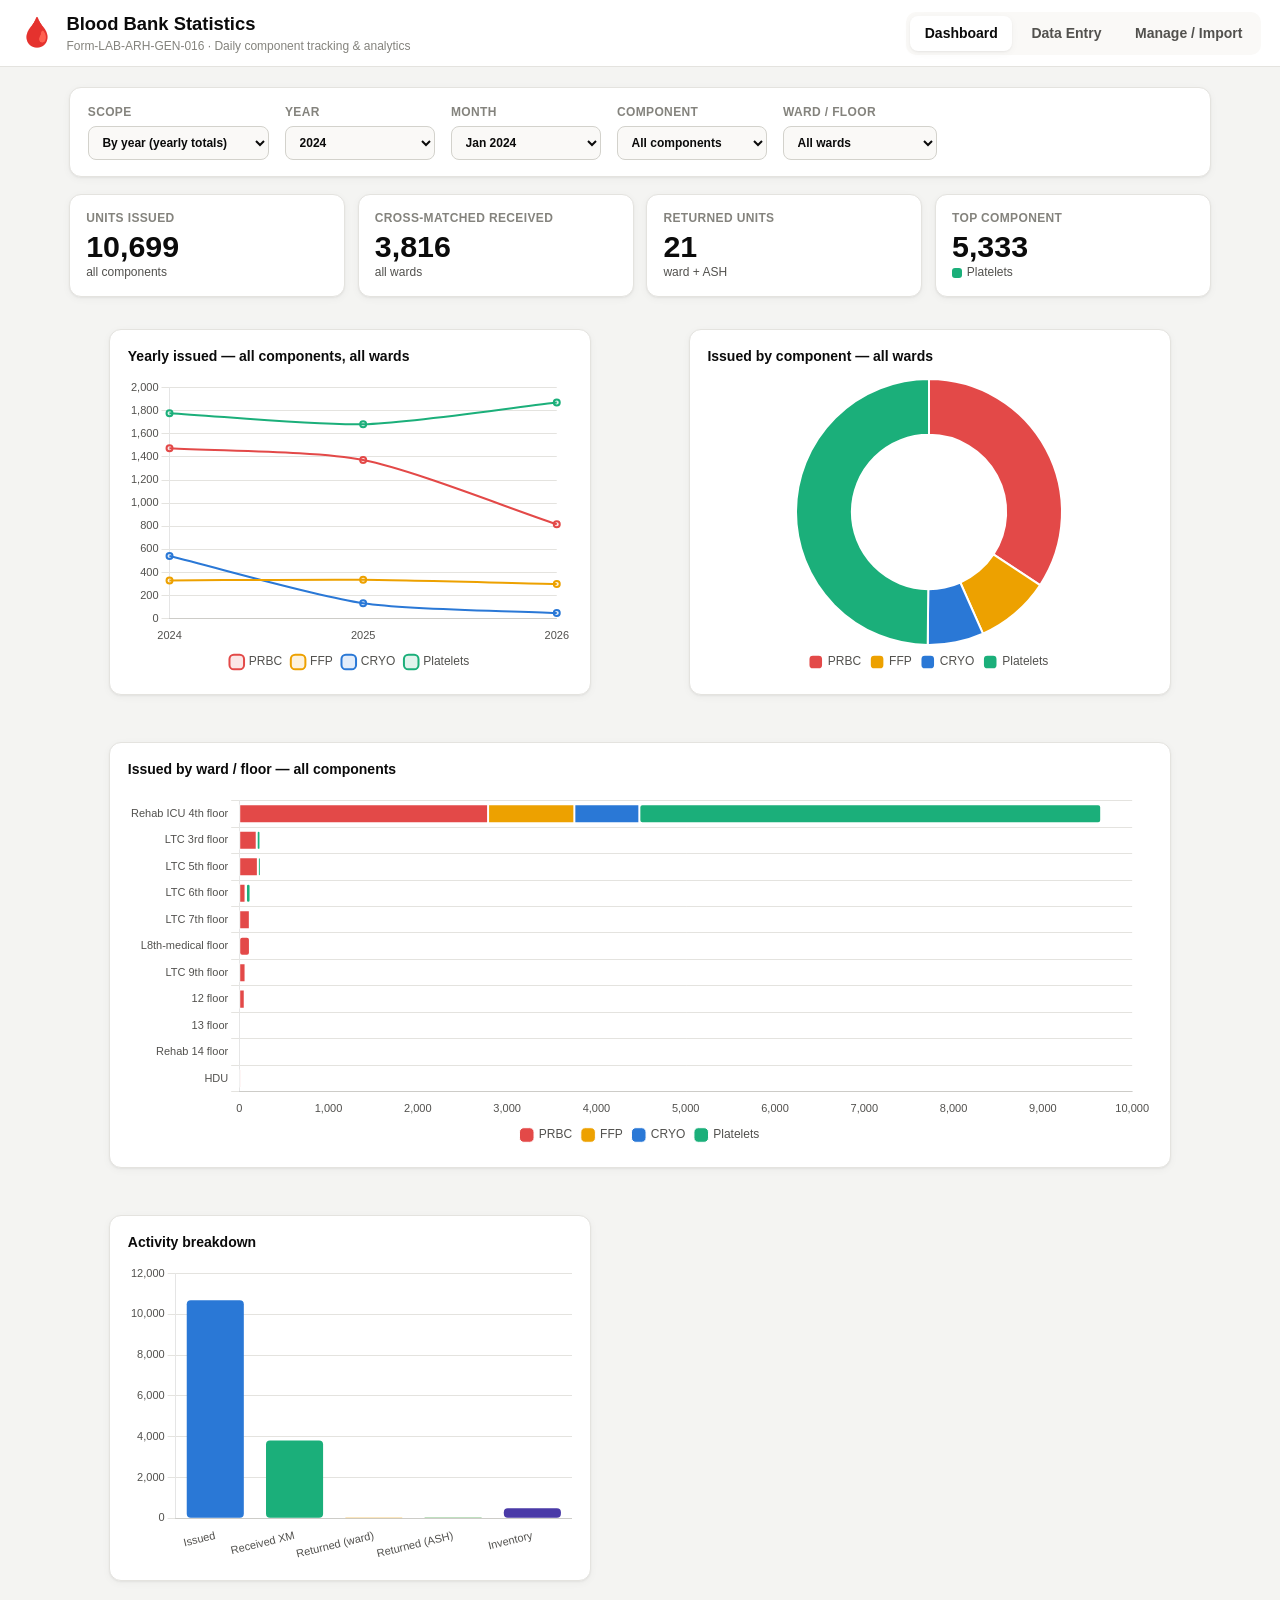
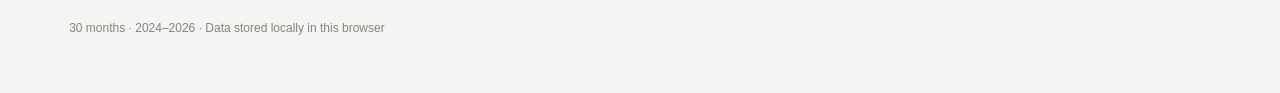
==== commit 955c4661: "Add Transfusion Lab test form and per-day staff signatures - New "Transfusion Lab tests" section: 23" ====
--- a/BloodBankStatistics.html
+++ b/BloodBankStatistics.html
@@ -94,6 +94,7 @@
 table.grid input:focus{border-color:var(--accent);background:var(--surface-2);outline:none;}
 table.grid input:not(:placeholder-shown){font-weight:600;}
 table.grid input.cell-selected{background:color-mix(in srgb,var(--accent) 20%,transparent);border-color:var(--accent);}
+table.grid input.sig{width:64px;text-align:left;font-weight:500;padding:3px 4px;}
 
 .row{display:flex;flex-wrap:wrap;gap:.6rem;align-items:center;}
 button{font:inherit;font-weight:600;cursor:pointer;border:1px solid var(--border-strong);background:var(--surface-2);color:var(--text-primary);padding:.5rem .9rem;border-radius:8px;}
@@ -191,6 +192,8 @@
           <option value="returned_ward">Returned from Ward (by component)</option>
           <option value="returned_ash">Returned ARH→ASH (by component)</option>
           <option value="inventory">Daily inventory from ASH (by component)</option>
+          <option value="labtests">Transfusion Lab tests (by test)</option>
+          <option value="signatures">Daily staff signature</option>
         </select>
       </label>
       <label id="e-wrap-comp">Component
@@ -455,8 +458,16 @@
     returned_ward:{ label: "Returned from Ward", rows: "component", byComponent: false },
     returned_ash: { label: "Returned ARH→ASH", rows: "component", byComponent: false },
     inventory:    { label: "Daily inventory from ASH", rows: "component", byComponent: false },
+    labtests:     { label: "Transfusion Lab tests", rows: "labtest", byComponent: false },
+    signatures:   { label: "Daily staff signature", rows: "signature", byComponent: false },
   };
   const RET_COMPONENTS = ["PRBC","Platelets","FFP","CRYO"];
+  // Transfusion Lab monthly report — ordered test list (Form: Transfusion Lab)
+  const LAB_TESTS = ["NO,SPECIMENS REC'D (IP)","NO,SPECIMENS REC'D (OP)","ABO& RhD (IP)","ABO& RhD (OP)",
+    "Rh Weak D (OP)","Rh Weak D (IP)","DIRECT COOMBS (OP)","DIRECT COOMBS (IP)","Ab SCREENING RT/37 (IP)",
+    "Ab SCREENING RT/37 (OP)","PANEL (OP)","PANEL (IP)","TITRATION (IP)","TITRATION (OP)","Ag TYPING RT (OP)",
+    "Ag TYPING RT (IP)","Ag TYPING w/ AHG (IP)","Ag TYPING w/ AHG (OP)","X-MATCHING (IS)","X-MATCHING (AHG)",
+    "Trnsfusion reaction","ELUTION","Adsorption"];
 
   const css = (v) => getComputedStyle(document.documentElement).getPropertyValue(v).trim();
   const compColor = { PRBC:"--s-prbc", FFP:"--s-ffp", CRYO:"--s-cryo", Platelets:"--s-plt" };
@@ -475,7 +486,16 @@
   }
   function seedStore() {
     const s = window.BB_SEED;
-    return JSON.parse(JSON.stringify({ wards: s.wards, components: s.components, data: s.data }));
+    return migrate(JSON.parse(JSON.stringify({ wards: s.wards, components: s.components, data: s.data })));
+  }
+  // ensure newer fields exist on older saved data (lab tests + per-day signatures)
+  function migrate(st) {
+    if (!st.labTests) st.labTests = LAB_TESTS.slice();
+    Object.values(st.data||{}).forEach(M=>{
+      if (!M.labtests) M.labtests = {};
+      if (!M.signatures) M.signatures = {};
+    });
+    return st;
   }
   function save() { localStorage.setItem(LS_KEY, JSON.stringify(store)); refreshFooter(); }
   function daysInMonth(key) { const [y,m]=key.split("-").map(Number); return new Date(y,m,0).getDate(); }
@@ -485,7 +505,7 @@
 
   /* ---------- aggregation ---------- */
   function emptyMonth() {
-    const m = { issue:{}, received:{}, returned_ward:{}, returned_ash:{}, inventory:{} };
+    const m = { issue:{}, received:{}, returned_ward:{}, returned_ash:{}, inventory:{}, labtests:{}, signatures:{} };
     store.components.forEach(c => { m.issue[c] = {}; });
     return m;
   }
@@ -719,8 +739,12 @@
     if (!key){ table.innerHTML="<caption class='muted'>No month selected — add one above to start entering data.</caption>"; return; }
     if (!store.data[key]) store.data[key]=emptyMonth();
     const M=store.data[key];
+    if(!M.labtests) M.labtests={}; if(!M.signatures) M.signatures={};
     const nDays=daysInMonth(key);
-    const rowLabels = meta.rows==="ward"? store.wards : RET_COMPONENTS;
+    // signatures: one free-text field per day (who recorded that day)
+    if (section==="signatures"){ renderSignatures(key,M,nDays); return; }
+    const rowLabels = meta.rows==="ward"? store.wards : meta.rows==="labtest"? store.labTests : RET_COMPONENTS;
+    const rowHead = meta.rows==="ward"?"Ward / Floor" : meta.rows==="labtest"?"Name of test" : "Component";
     // resolve the data block we edit
     let block, comp=null;
     if (section==="issue"){ comp=$("#e-component").value; M.issue[comp]=M.issue[comp]||{}; block=M.issue[comp]; }
@@ -729,7 +753,7 @@
     $("#e-hint").textContent = `${keyLabel(key)} · ${meta.label}${comp?" · "+comp:""} · enter daily counts, totals auto-calculate`;
 
     // header
-    let html="<thead><tr><th class='rowhead'>"+(meta.rows==="ward"?"Ward / Floor":"Component")+"</th>";
+    let html="<thead><tr><th class='rowhead'>"+rowHead+"</th>";
     for(let d=1;d<=nDays;d++) html+=`<th>${d}</th>`;
     html+="<th class='total'>Total</th></tr></thead><tbody>";
     rowLabels.forEach((r,ri)=>{
@@ -849,6 +873,29 @@
   function colTotal(block,rows,d){ let t=0; rows.forEach(r=>t+=Number((block[r]||{})[d])||0); return t||0; }
   function grandTotal(block,rows){ let t=0; rows.forEach(r=>t+=sumDays(block[r])); return t||0; }
 
+  // per-day staff signature grid (text, one value per day)
+  function renderSignatures(key, M, nDays){
+    const table=$("#entry-table");
+    $("#e-wrap-comp").style.display="none";
+    $("#e-hint").classList.remove("err-hint");
+    $("#e-hint").textContent = `${keyLabel(key)} · Daily staff signature · type the name/initials of who recorded each day`;
+    let html="<thead><tr><th class='rowhead'>Day</th>";
+    for(let d=1;d<=nDays;d++) html+=`<th>${d}</th>`;
+    html+="</tr></thead><tbody><tr><td class='rowhead'>Signature</td>";
+    for(let d=1;d<=nDays;d++){
+      const v=M.signatures[d]||"";
+      html+=`<td><input class="sig" type="text" data-day="${d}" value="${(v+"").replace(/"/g,"&quot;")}" placeholder="—"></td>`;
+    }
+    html+="</tr></tbody>";
+    table.innerHTML=html;
+    table.oninput=(e)=>{
+      const inp=e.target; if(inp.tagName!=="INPUT") return;
+      const d=inp.dataset.day, val=inp.value.trim();
+      if(val) M.signatures[d]=val; else delete M.signatures[d];
+      save();
+    };
+  }
+
   /* ---------- manage ---------- */
   function renderManage() {
     const list=$("#month-list"); list.innerHTML="";
@@ -1063,7 +1110,14 @@
       hdr("RECEIVED CROSS MATCHED"); store.wards.forEach(w=>dataRow(w,M.received[w])); rows.push([]);
       [["returned_ward","RETURNED FROM WARD"],["returned_ash","RETURNED ARH→ASH"],["inventory","DAILY INVENTORY FROM ASH"]].forEach(([s,t])=>{
         hdr(t); RET_COMPONENTS.forEach(c=>dataRow(c,M[s][c])); rows.push([]); });
-      addSheet(keyLabel(key), rows, [{wch:22},...Array.from({length:nDays},()=>({wch:3.5})),{wch:7}]);
+      // Transfusion Lab tests
+      if(M.labtests && Object.keys(M.labtests).length){
+        hdr("TRANSFUSION LAB — NAME OF TEST"); store.labTests.forEach(t=>dataRow(t,M.labtests[t])); rows.push([]);
+      }
+      // per-day staff signature row
+      const sig=["STAFF SIGNATURE"]; for(let d=1;d<=nDays;d++) sig.push((M.signatures||{})[d]||""); sig.push("");
+      rows.push(sig);
+      addSheet(keyLabel(key), rows, [{wch:26},...Array.from({length:nDays},()=>({wch:5})),{wch:7}]);
     });
 
     XLSX.writeFile(wb, `blood-bank-workbook-${today()}.xlsx`);
@@ -1078,9 +1132,13 @@
       let added=0;
       wb.SheetNames.forEach(name=>{
         const res=parseSheet(wb.Sheets[name], name);
-        if(res){ store.data[res.key]=res.month; added++; }
+        if(res){ // merge section-by-section so a lab sheet doesn't wipe blood-bank data (and vice-versa)
+          const M=store.data[res.key]||emptyMonth();
+          Object.keys(res.patch).forEach(sec=>{ M[sec]=res.patch[sec]; });
+          store.data[res.key]=M; added++;
+        }
       });
-      save(); refreshAll();
+      migrate(store); save(); refreshAll();
       msg(added?`Imported ${added} month(s) from workbook.`:"No recognizable months found in that workbook.", added?"ok":"err");
     }catch(e){ console.error(e); msg("Could not read that Excel file.","err"); } };
     r.readAsArrayBuffer(file);
@@ -1089,15 +1147,43 @@
     ["january",1],["february",2],["jan",1],["feb",2],["mar",3],["apr",4],["may",5],["june",6],["july",7],
     ["jun",6],["jul",7],["aug",8],["sep",9],["oct",10],["nov",11],["december",12],["dec",12]];
   function detectMonthYear(title){
-    const u=title.toLowerCase(); let mo=null;
+    const u=String(title).toLowerCase(); let mo=null;
     for(const [k,v] of MONTH_LOOKUP){ if(u.includes(k)){ mo=v; break; } }
-    const ym=title.match(/(20\d\d)/); const yr=ym?+ym[1]:2024;
+    const ym=u.match(/(20\d\d)/); const yr=ym?+ym[1]:null;
     return mo?{mo,yr}:null;
   }
+  const labTestCanon=(s)=>{ const u=String(s).replace(/\s+/g," ").trim();
+    const found=store.labTests.find(t=>t.toLowerCase()===u.toLowerCase()); return found||u; };
   function parseSheet(ws, name){
-    const my=detectMonthYear(name); if(!my) return null;
-    const key=`${my.yr}-${String(my.mo).padStart(2,"0")}`;
     const aoa=XLSX.utils.sheet_to_json(ws,{header:1,raw:true});
+    // month/year: from the tab name, else from a "MONTH- <name> <year>" cell anywhere in the sheet
+    let my=detectMonthYear(name);
+    if(!my || !my.yr){
+      for(const row of aoa){ for(const cell of row){ if(typeof cell==="string" && /month/i.test(cell)){ const d=detectMonthYear(cell); if(d){ my=d; break; } } } if(my&&my.yr) break; }
+    }
+    if(!my) return null;
+    const key=`${my.yr||2024}-${String(my.mo).padStart(2,"0")}`;
+
+    // ---- Transfusion Lab form? (has a "NAME OF TEST" header) ----
+    const isLab=aoa.some(row=>row.some(c=>typeof c==="string" && /name of test/i.test(c)));
+    if(isLab){
+      const labtests={}; let daymap=null;
+      aoa.forEach(row=>{
+        const testCell=row.find((c,ci)=>ci>=1 && typeof c==="string" && /name of test/i.test(c));
+        if(testCell!=null){ daymap={}; row.forEach((h,ci)=>{ if(typeof h==="number"&&h>=1&&h<=31) daymap[ci]=h; }); return; }
+        if(!daymap) return;
+        // test name is the first non-numeric text cell in the row (skip the row-number col)
+        let label=null;
+        for(let ci=1;ci<row.length;ci++){ const v=row[ci]; if(typeof v==="string"&&v.trim()){ label=v.trim(); break; } }
+        if(!label) return;
+        const t=labTestCanon(label); const rec={};
+        for(const ci in daymap){ const v=row[ci]; if(typeof v==="number"&&v!==0) rec[daymap[ci]]=v; }
+        if(Object.keys(rec).length) labtests[t]=rec; else labtests[t]=labtests[t]||{};
+      });
+      return {key, patch:{labtests}};
+    }
+
+    // ---- Blood Bank daily statistics form ----
     const month=emptyMonth();
     const secOf=(b)=>{ const u=String(b||"").replace(/\s+/g," ").trim().toUpperCase();
       if(u.startsWith("ISSUING PRBC"))return["issue","PRBC"]; if(u.startsWith("ISSUING FFP"))return["issue","FFP"];
@@ -1125,7 +1211,7 @@
         for(const c in daymap){ const v=row[c]; if(typeof v==="number"&&v!==0) target[daymap[c]]=v; }
       }
     });
-    return {key,month};
+    return {key, patch:{issue:month.issue, received:month.received, returned_ward:month.returned_ward, returned_ash:month.returned_ash, inventory:month.inventory}};
   }
 
   /* ---------- analysis engine (used by report + Excel) ---------- */
@@ -1209,6 +1295,19 @@
       data:{labels:lyk.map(k=>MONTH_ABBR[+k.slice(5)]),datasets:comps.map(c=>({label:c,borderColor:RPT[c],backgroundColor:RPT[c]+"22",borderWidth:2,tension:.25,pointRadius:3,
         data:lyk.map(k=>issueMonthTotal(k,c,"__all"))}))},
       options:{plugins:{legend:RPT_LEGEND},scales:RPT_SCALES}});
+
+    // Transfusion Lab tests (only when there is any lab data)
+    const labTot=(store.labTests||[]).map(t=>({t,n:monthKeys().reduce((a,k)=>a+sumDays((store.data[k].labtests||{})[t]),0)}));
+    const labSum=labTot.reduce((a,x)=>a+x.n,0);
+    let labImg="", labTable="";
+    if(labSum>0){
+      labImg=await chartImg({type:"bar",
+        data:{labels:labTot.map(x=>x.t),datasets:[{data:labTot.map(x=>x.n),backgroundColor:"#2a78d6",borderRadius:3,borderColor:"#fff",borderWidth:1}]},
+        options:{indexAxis:"y",plugins:{legend:{display:false}},scales:{x:{...RPT_SCALES.x,grid:{color:"#e7e7e4"}},y:{ticks:{color:"#333",font:{size:10}},grid:{display:false}}}}},900,480);
+      labTable=`<table class="rt"><thead><tr><th>Test</th><th>Count</th></tr></thead><tbody>${
+        labTot.slice().sort((a,b)=>b.n-a.n).map(x=>`<tr><td class="l">${x.t}</td><td>${x.n.toLocaleString()}</td></tr>`).join("")
+      }</tbody></table>`;
+    }
 
     // tables
     const ym=yearlyMatrix();
@@ -1271,6 +1370,7 @@
   <h2>Issued by ward / floor</h2><img class="chart" src="${wardImg}">
   <div class="two"><div><h2>Ward breakdown</h2>${wardTable}</div><div><h2>Activity summary</h2>${secTable}</div></div>
   <h2>Monthly trend — ${ly}</h2><img class="chart" src="${monthlyImg}">
+  ${labSum>0?`<h2>Transfusion Lab tests</h2><div class="two" style="grid-template-columns:1.1fr .9fr"><div><img class="chart" src="${labImg}"></div><div>${labTable}</div></div>`:""}
   <div class="foot"><span>Generated ${new Date().toLocaleString()}</span><span>Blood Bank Statistics app</span></div>
 </div></body></html>`;
 
@@ -1299,6 +1399,7 @@
   function boot(){
     store = load() || seedStore();
     if(!store.data) store.data={};
+    migrate(store);
     save();
     // theme sync for chart tokens
     document.getElementById("tabs").addEventListener("click",e=>{ if(e.target.dataset.view) switchView(e.target.dataset.view); });
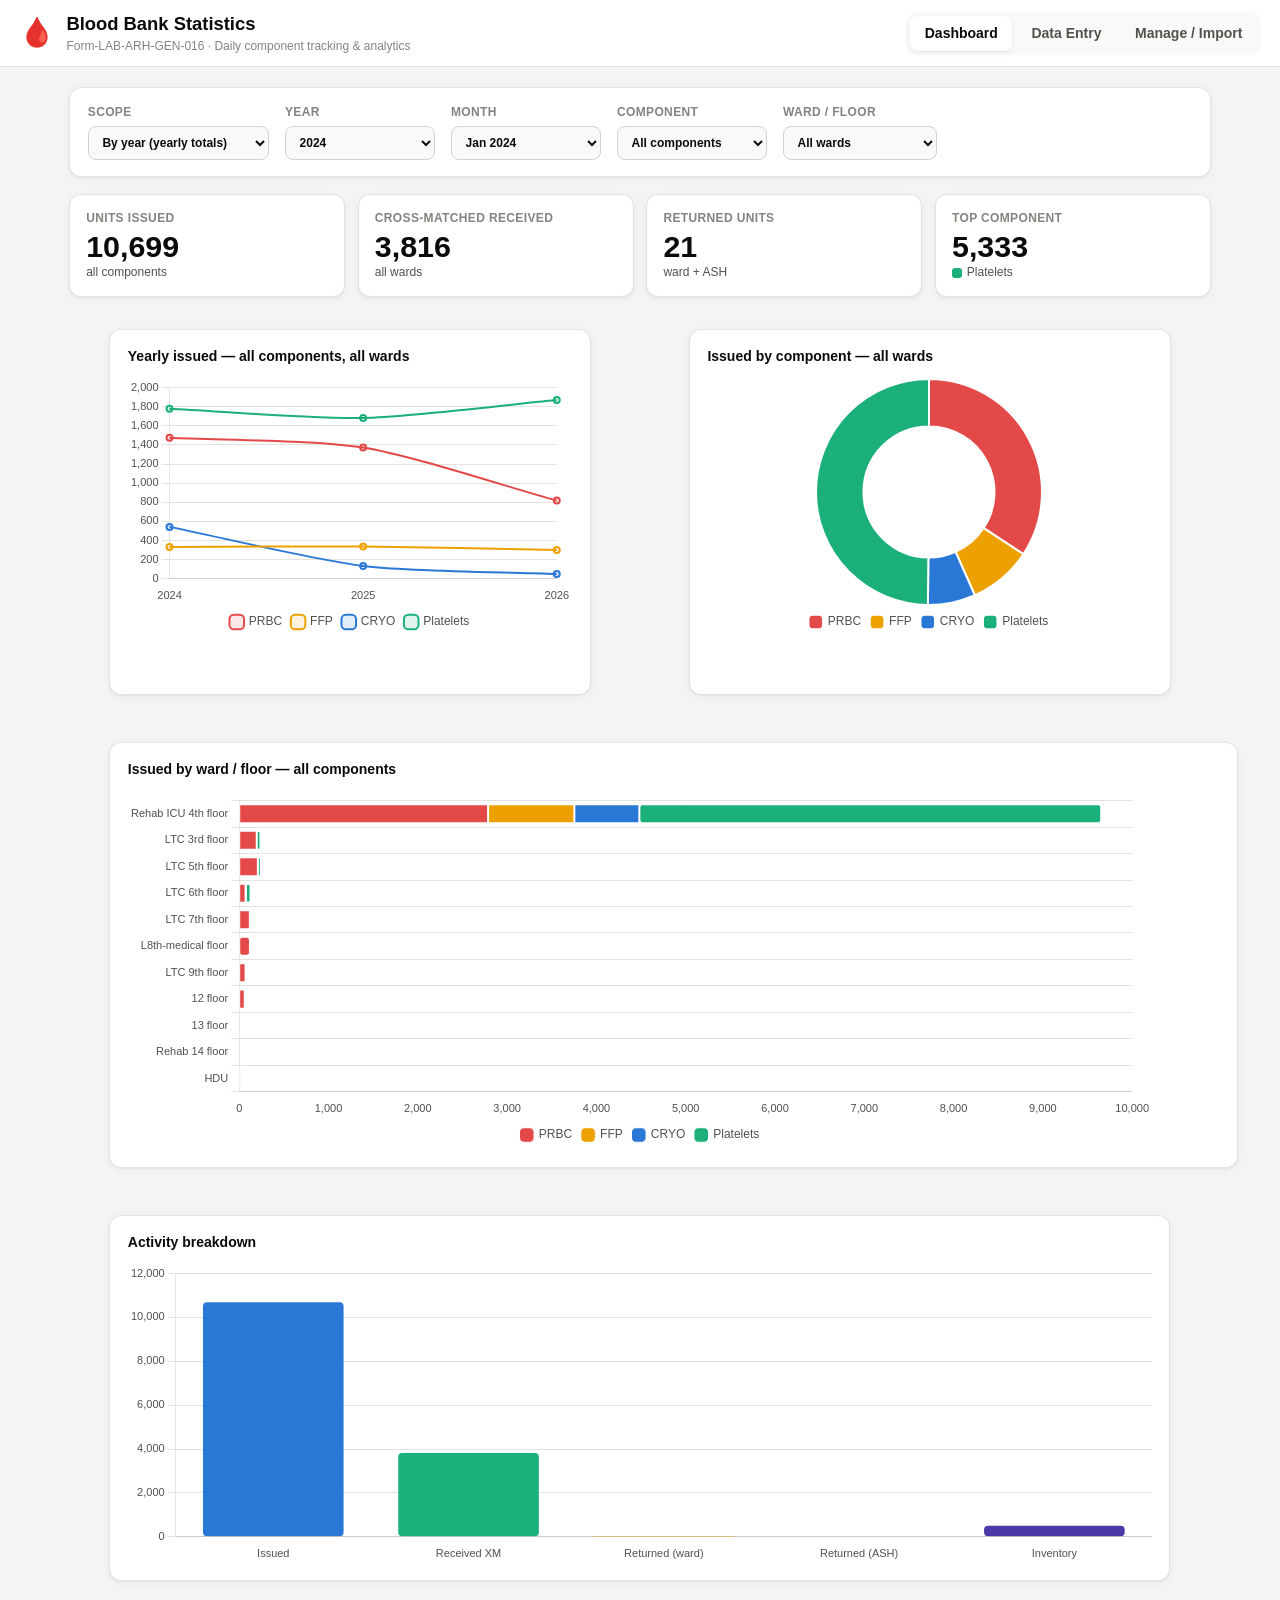
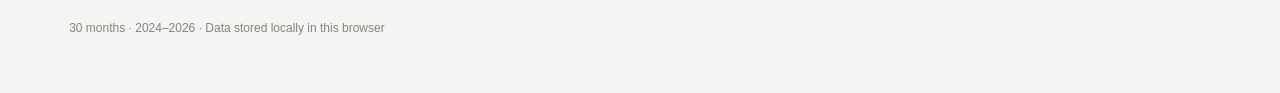
==== commit 8752309c: "Style the monthly-forms Excel export via embedded base64 template Replace the plain SheetJS per-mont" ====
--- a/BloodBankStatistics.html
+++ b/BloodBankStatistics.html
@@ -438,6 +438,13 @@
 
 </script>
 <script>
+// Auto-generated styled blank monthly-form template (openpyxl). The app clones
+// this sheet per month and injects values via JSZip, preserving styles+formulas.
+window.BB_FORM_TEMPLATE_B64 = "UEsDBBQAAAAIAPo57FxGx01IlQAAAM0AAAAQAAAAZG9jUHJvcHMvYXBwLnhtbE3PTQvCMAwG4L9SdreZih6kDkQ9ip68zy51hbYpbYT67+0EP255ecgboi6JIia2mEXxLuRtMzLHDUDWI/o+y8qhiqHke64x3YGMsRoPpB8eA8OibdeAhTEMOMzit7Dp1C5GZ3XPlkJ3sjpRJsPiWDQ6sScfq9wcChDneiU+ixNLOZcrBf+LU8sVU57mym/8ZAW/[base64]/T8kXrEimnkcnGaKEjKvJRjheF09A1cFNszrO/C2gWeYKgU8AtuySvy7v73QOTdVWvi2pT8HpXbQRfiRV/H10/+q9C6027b/9prG+MF4Fs4Ne/yS9QSwMEFAAAAAgA+jnsXJlcnCMQBgAAnCcAABMAAAB4bC90aGVtZS90aGVtZTEueG1s7Vpbc9o4FH7vr9B4Z/ZtC8Y2gba0E3Npdtu0mYTtTh+FEViNbHlkkYR/v0c2EMuWDe2STbqbPAQs6fvORUfn6Dh58+4uYuiGiJTyeGDZL9vWu7cv3uBXMiQRQTAZp6/wwAqlTF61WmkAwzh9yRMSw9yCiwhLeBTL1lzgWxovI9bqtNvdVoRpbKEYR2RgfV4saEDQVFFab18gtOUfM/gVy1SNZaMBE1dBJrmItPL5bMX82t4+Zc/pOh0ygW4wG1ggf85vp+ROWojhVMLEwGpnP1Zrx9HSSICCyX2UBbpJ9qPTFQgyDTs6nVjOdnz2xO2fjMradDRtGuDj8Xg4tsvSi3AcBOBRu57CnfRsv6RBCbSjadBk2PbarpGmqo1TT9P3fd/rm2icCo1bT9Nrd93TjonGrdB4Db7xT4fDronGq9B062kmJ/2ua6TpFmhCRuPrehIVteVA0yAAWHB21szSA5ZeKfp1lBrZHbvdQVzwWO45iRH+xsUE1mnSGZY0RnKdkAUOADfE0UxQfK9BtorgwpLSXJDWzym1UBoImsiB9UeCIcXcr/31l7vJpDN6nX06zmuUf2mrAaftu5vPk/xz6OSfp5PXTULOcLwsCfH7I1thhyduOxNyOhxnQnzP9vaRpSUyz+/5CutOPGcfVpawXc/P5J6MciO73fZYffZPR24j16nAsyLXlEYkRZ/ILbrkETi1SQ0yEz8InYaYalAcAqQJMZahhvi0xqwR4BN9t74IyN+NiPerb5o9V6FYSdqE+BBGGuKcc+Zz0Wz7B6VG0fZVvNyjl1gVAZcY3zSqNSzF1niVwPGtnDwdExLNlAsGQYaXJCYSqTl+TUgT/iul2v6c00DwlC8k+kqRj2mzI6d0Js3oMxrBRq8bdYdo0jx6/gX5nDUKHJEbHQJnG7NGIYRpu/AerySOmq3CEStCPmIZNhpytRaBtnGphGBaEsbReE7StBH8Waw1kz5gyOzNkXXO1pEOEZJeN0I+Ys6LkBG/HoY4SprtonFYBP2eXsNJweiCy2b9uH6G1TNsLI73R9QXSuQPJqc/6TI0B6OaWQm9hFZqn6qHND6oHjIKBfG5Hj7lengKN5bGvFCugnsB/9HaN8Kr+ILAOX8ufc+l77n0PaHStzcjfWfB04tb3kZuW8T7rjHa1zQuKGNXcs3Ix1SvkynYOZ/A7P1oPp7x7frZJISvmlktIxaQS4GzQSS4/IvK8CrECehkWyUJy1TTZTeKEp5CG27pU/VKldflr7kouDxb5OmvoXQ+LM/5PF/ntM0LM0O3ckvqtpS+tSY4SvSxzHBOHssMO2c8kh22d6AdNfv2XXbkI6UwU5dDuBpCvgNtup3cOjiemJG5CtNSkG/D+enFeBriOdkEuX2YV23n2NHR++fBUbCj7zyWHceI8qIh7qGGmM/DQ4d5e1+YZ5XGUDQUbWysJCxGt2C41/EsFOBkYC2gB4OvUQLyUlVgMVvGAyuQonxMjEXocOeXXF/j0ZLj26ZltW6vKXcZbSJSOcJpmBNnq8reZbHBVR3PVVvysL5qPbQVTs/+Wa3InwwRThYLEkhjlBemSqLzGVO+5ytJxFU4v0UzthKXGLzj5sdxTlO4Ena2DwIyubs5qXplMWem8t8tDAksW4hZEuJNXe3V55ucrnoidvqXd8Fg8v1wyUcP5TvnX/RdQ65+9t3j+m6TO0hMnHnFEQF0RQIjlRwGFhcy5FDukpAGEwHNlMlE8AKCZKYcgJj6C73yDLkpFc6tPjl/RSyDhk5e0iUSFIqwDAUhF3Lj7++TaneM1/osgW2EVDJk1RfKQ4nBPTNyQ9hUJfOu2iYLhdviVM27Gr4mYEvDem6dLSf/217UPbQXPUbzo5ngHrOHc5t6uMJFrP9Y1h75Mt85cNs63gNe5hMsQ6R+wX2KioARq2K+uq9P+SWcO7R78YEgm/zW26T23eAMfNSrWqVkKxE/Swd8H5IGY4xb9DRfjxRiraaxrcbaMQx5gFjzDKFmON+HRZoaM9WLrDmNCm9B1UDlP9vUDWj2DTQckQVeMZm2NqPkTgo83P7vDbDCxI7h7Yu/AVBLAwQUAAAACAD6OexcvrPmwRMpAABBgAEAGAAAAHhsL3dvcmtzaGVldHMvc2hlZXQxLnhtbJ3dy3IcR5qm4VtJ42Km2my6yDwiUyPJ7BfifM44R+xQEijSiiTYIFSqmtWs5gLG5gr7SgYBZCADHv46iF50NeXPH0lW1ucMKPIzzx//vLn9+7cP19d3i39+/vTl209vPtzdff3h7dtvv364/nz17a83X6+/3Mv7m9vPV3f3/3j7+9tvX2+vr357uOjzp7erd+92bz9fffzy5ucfH9ay259/vPnj7tPHL9fZ7eLbH58/X93+65frTzd//vRm+WZcyD/+/uHuYeHtzz9+vfr9uri+q77eX3D/j2+fXue3j5+vv3z7ePNlcXv9/qc3svxB3OVy9XDRw1D98frPb5NfL4b/Pn+7ufn78A/+bz+9efdmePkv14t/Fl8/fXz8Hf91+uX969zdfI2u399dXn/69NObX9ZvFle/3n38x3V2f8VPb/52c3d38/nhT3r/5767urtfe39787+uvzz+Aa4/Xd9P3//hvj6M37/WaVaDj681/F4GPl3++Gd4/DPJ8Jb9x+m//ZvzuzP895v+enwTnIf/oe7fx79dfbu+vPnUfPzt7sNPb/ZvFr9dv7/649NdfvOnd31687cPL/jrzadvD/+5+PNxeLV7s/j1j2/3f6DT1fe/8eePXx7//9U/x//VJlds/rqCS1anS1bff8n6dMn6+y/ZnC7ZfP8l29Ml2++/ZHe6ZPf9l1ycLrn4/kv2p0v233/J4XTJ4fsvWb4b/7d894qLngLwigQsxwgsX5GB5RiC5StSsBxjsHxFDpZjEJavSMJyjMLyFVlYjmFYviINyzEOy1fkYTkGYvmKRKzGRKxekYjVmIjVa/5OePpL4RWJWI2JWL0iEasxEatXJGI1JmL1ikSsxkSsXpGI1ZiI1SsSsRoTsXpFIlZjIlavSMR6TMT6FYlYj4lYvyIR6zER61kiLv66pYuebhSPiXj7eCN7uA1aV3dXP/94e/Pn4vbhguF2N2Tg8YWeboD3Pxz8Okw83GUfBu9XP34ZfnYp7m7v9eP9C979/Munm5vfFr9cffn7wrr6+Olfi+L+h4GP3+4+/vrtx7d397/zMPb21/v/u/8dn37b9dOrrx9efQWv7hdF5SfuIst/uXz+cg9X//J49frh6uGnrH/8vPzx7T8mE5fzidXzCWs+sX4+Yc8nNs8nnPnE9vmEO5/YPZ/[base64]/wDZPf4FtHl5nA6+TX3+4+tvCv6wWm7sPi/f3f1ne6v4ee3yR7ekP/PDX/MPfXrBuwboN6w6su7DuwboP6wGsh7AewXoM6wmsp7CewfoR1nNYL2C9hPUK1mtYb2C9hfUO1ntYFyGgxAlFTihzQqETSp2cYre73yXvfy6q+C+/bH64n/63H9++v9+rjz+vKPtt+7Tftg/XXsB+i8rLxfr2N95pj5fvZzsN1i1Yt2HdgXUX1j1Y92E9gPUQ1iNYj2E9gfUU1jNYP8J6DusFrJewXsF6DesNrLew3sF6D+siBJQ4ocgJZU4odEKpk1PsJjtte7/TtqadtnvaaTvjnW3YaVvTPW0H9zRYt2DdhnUH1l1Y92Ddh/UA1kNYj2A9hvUE1lNYz2D9COs5rBewXsJ6Bes1rDew3sJ6B+s9rIsQUOKEIieUOaHQCaVOTrGb7LTd/U7bmXbaxdNOu3jxnrYz7bQLuKfBugXrNqw7sO7CugfrPqwHsB7CegTrMawnsJ7CegbrR1jPYb2A9RLWK1ivYb2B9RbWO1jvYV2EgBInFDmhzAmFTih1cordZKdd3O+0C9NO2z/ttP2L97QL007bwz0N1i1Yt2HdgXUX1j1Y92E9gPUQ1iNYj2E9gfUU1jNYP8J6DusFrJewXsF6DesNrLew3sF6D+siBJQ4ocgJZU4odEKpk1PsJjttf7/T9qaddnjaaQfzPW1/9+HfP1//9vHXq0+83Q5wY4N1C9ZtWHdg3YV1D9Z9WA9gPYT1CNZjWE9gPYX1DNaPsJ7DegHrJaxXsF7DegPrLax3sN7DuggBJU4ockKZEwqdUOrkFLvJdjvcb7eDabst350/[base64]/bcW3cjufaytLcW/GsSrsHqahCYBHYBA6BS+AR+AQBQUgQEcQECUFKkBEcCXKCgqAkqAhqgoagJegIegIRFMyiYBgF0ygYR8E8yhjI6R4ciixLY5Nlef6Affn4meEB9uBYfnWcTLsXH68e/k314Q+ma7/qZtT+q25GbcDqZtQOrG5GbcHqZtQerG5GbcLqZtQurG5GbcNq30O1D6sdUhux2iG1E6sdUlux2iG1F6sdUpux2iG1G6sdUtux2iG1H6sdUhuy2kSqHVntkNqS1Q6pPVntkNqU1Q6pXVnt0Kwtq52a9WW1U7PGrHZq1pnVTs1as9pNPuvNaqdmzdnnU6/vzi7PxYflhfGnkO9sz55eRfNTCYBFYBM4BC6BR+ATBAQhQUQQEyQEKUFGcCTICQqCkqAiqAkagpagI+gJRFAwi4JhFEyjYBwF8yhjIKc/lQwFiaWxIbE8VySWj5/6/pcbtqfrNf+eDmAR2AQOgUvgEfgEAUFIEBHEBAlBSpARHAlygoKgJKgIaoKGoCXoCHoCERTMomAYBdMoGEfBPMoYyOluHEoUS2OLYnmuUSwPxjvkiy3c0/[base64]/7V4yeUSzpvdywFX+Zdqt2Np+tXpz+arhWsm1FbwboZtRWsm1FbwboZtRWsm1FbwboZtRWsm1FbwboZtRWsfQ/[base64]/[base64]/[base64]/s3j59QLunr6sdWcPbp6u760/[base64]/ocAsCi8AmcAhcAo/[base64]/yuavDpRTQ3SACLwCZwCFwCj8AnCAhCgoggJkgIUoKM4EiQExQEJUFFUBM0BC1BR9ATiKBgFgXDKJhGwTgK5lHGQE635FC92BirF5tz9WLz8rfNGKvBG/q2GQKLwCZwCFwCj8AnCAhCgoggJkgIUoKM4EiQExQEJUFFUBM0BC1BR9ATiKBgFgXDKJhGwTgK5lHGQE5349C82BibF9tz82Jr/rYZUzV4S180Q2AR2AQOgUvgEfgEAUFIEBHEBAlBSpARHAlygoKgJKgIaoKGoCXoCHoCERTMomAYBdMoGEfBPMoYyMlG3A71i62xfrE9H36yNX/[base64]/3bx8/[base64]/sB2/phAsCi8AmcAhcAo/[base64]/[base64]/[base64]/[base64]/vT24vFDp5efkEnuLf7z//zfhRSedleeXsf0jEw3oz4j082oz8h0M+ozMt2M+oxMN6M+I9PNqM/IdDPqMzLdjPqMTPseqs/ItEPqMzLtkPqMTDukPiPTDqnPyLRD6jMy7ZD6jEw7pD4j0w6pz8i0Q+ozMm0i1Wdk2iH1GZl2SH1Gph1Sn5Fph9RnZNqh2TMy7dTsGZl2avaMTDs1e0amnZo9I9Nu8tkzMu3U7BnZ86nXPyO7OH+AfrE1/ksBPSM7Xab5twIAi8AmcAhcAo/AJwgIQoKIICZICFKCjOBIkBMUBCVBRVATNAQtQUfQE4igYBYFwyiYRsE4CuZRxkBOfyAZPja/MH5sfnH+2PxiZ/y3AvMzsh39qwGARWATOAQugUfgEwQEIUFEEBMkBClBRnAkyAkKgpKgIqgJGoKWoCPoCURQMIuCYRRMo2AcBfMoYyCnO3H48PzC+OH5xfnoigvzF4bQMzL6mhACi8AmcAhcAo/[base64]/[base64]/eL43f3hOz8n29Ok5gUVgEzgELoFH4BMEBCFBRBATJAQpQUZwJMgJCoKSoCKoCRqClqAj6AlEUDCLgmEUTKNgHAXzKGMgJz+U7IdPz/fGT8/350/P9+ZPz43Pyfb0ETqBRWATOAQugUfgEwQEIUFEEBMkBClBRnAkyAkKgpKgIqgJGoKWoCPoCURQMIuCYRRMo2AcBfMoYyCnO3H4CH1v/Ah9fz6JYG/[base64]/NHt/vEDJ3xOVuaSFE5V+GmyiOSXxX/+7/[base64]/L9NNzZ+XPZv6LzwvO3+Qvjd/kJ6k/6PI7Es/tpNikduX/91a/MXP/k37tyF9uE5gEdgEDoFL4BH4BAFBSBARxAQJQUqQERwJcoKCoCSoCGqChqAl6Ah6AhEUzKJgGAXTKBhHwTzKGMjpzyvDh+t744fr+/OH63vzh+u6fZnCvqTP2wksApvAIXAJPAKfICAICSKCmCAhSAkygiNBTlAQlAQVQU3QELQEHUFPIIKCWRQMo2AaBeMomEcZAzndl8Pn7Xvz5+3nswr25rMK5Jf0v119/vo/F/[base64]/sGiur/[base64]/S9Nd0n526K4zG078RN3kZdv1xe8L7d0qwSwCGwCh8Al8Ah8goAgJIgIYoKEICXICI4EOUFBUBJUBDVBQ9ASdAQ9gQgKZlEwjIJpFIyjYB5lDOR0Xw5HYByMR2Aczj2qw854q9TtS/[base64]/fBwjXnLLidb1tzmkd8XZZc9Pu4x7Fpq9KBYKDaKg+KieCg+SoASokQoMUqCkqJkKEeUHKVAKVEqlBqlQWlROpQeRYSJUyocU+GcCgdVOKnyFNVnu3b5sGuNlZ/[base64]/t3PXDzjUWiJbvNpOda64QzXcu/qRMNSIUC8VGcVBcFA/FRwlQQpQIJUZJUFKUDOWIkqMUKCVKhVKjNCgtSofSo4gwcUqFYyqcU+GgCidVnqL6bOduHnausWe0fLed7Nyt8Z7b/nss5aU3bN2/+AXsWahbXKJYKDaKg+KieCg+SoASokQoMUqCkqJkKEeUHKVAKVEqlBqlQWlROpQeRYSJUyocU+GcCgdVOKnyFNVne3b7sGeNHaTlu91kz5pbSNM9e3+zhU1L/SMUC8VGcVBcFA/FRwlQQpQIJUZJUFKUDOWIkqMUKCVKhVKjNCgtSofSo4gwcUqFYyqcU+GgCidVnqL6bNPuHjatsaC0fHcx2bTmilJ5++Xb+z++fbz5sri9vvr17v4X+n1LZSUUC8VGcVBcFA/FRwlQQpQIJUZJUFKUDOWIkqMUKCVKhVKjNCgtSofSo4gwcUqFYyqcU+GgCidVnqL6bN9ePOxbY5tp+W4/[base64]/pR5LrJ9SzyXWZ1Q9mFg/pZ5MrJ9SjybWT6lnE+un1MOJ9VOz04n1Y7PjifVjs/OJ9WOzA4r1Y7MTivX7f3ZEsX5sdkaxMvb6Q4qXy0mdZfn44fryQH9Rfvz9y9XdH7fX+r8iH69evZv/YINkMdlMDpPL5DH5TAFTyBQxxUwJU8qUMR2ZcqaCqWSqmGqmhqll6ph6JhGDGfIrhgCLIcFiiLAYMiznEC8n9rhv3377cH19Z13dXf384+fr29+vL68/ffq2+PXmjy/3k8NPPU+ri9vr98O2/uH+BR9f4XzBzz9+vfr9Or66/f3jl2+LT9fv7y9+99eL+x/Bbj/+/uHpH+5uvg4vuvjbzd3dzeeHX364vvrt+nYYuPf3Nzd3T/8w/A5/3tz+/eFP+PP/B1BLAwQUAAAACAD6Oexc38/QDcEDAADCHAAADQAAAHhsL3N0eWxlcy54bWzdWe2OojAUfRXCAyxCFWGjJspossnuZpKZH/sXpWiT8rFQJzpPv70UBUcvOjOM0dXM0Pb2nnt6etsCDnKx5fRpRanQNhGP86G+EiL9bhj5YkUjP/+WpDSWljDJIl/IarY08jSjfpCDU8QNq9OxjchnsT4axOtoFolcWyTrWAz1jq4Zo0GYxFWTo6sG2dePqPbi86Hu+ZzNM6Y6+xHjW9VuFS2LhCeZJiQbOtTNoil/VR3MsgpUS6yIxUlWtBoqjPo/Lx1qiNlyLhl2ZsXnEJZ8FqDzSQD32P9ibNzSBHEycnHJZRfG+X4GpeiqZTRIfSFoFs9kRXkVrce2svy8TeUULjN/a1o9/XKPPOEsgKBLr66b1yGuNVE4Nd9Pok5J1+06raPOppMpaRt11puR6ax1rg9js9NpG9Ua950Hu21UczKe9cdto5Ju1+q2rqs96VtOg67FRa62eZIFNNuvN0vfNY0GnIYC/[base64]/vovUhO3fm7BXINyKsM69CXsFwq0I696bsFcg3Iqw5g3fUZxW9hqMPy6t/eW3Pp/SsX8Tt5LnWDbcP77nTs0on+Zqz4wHT4z7Vg3eUg713/D2k9cw5mvGBYvL2ooFUufjB0eJL/w5p4cBZK+Ahv6ai+e9cahX5V80YOvI3fd6hIGVvaryT3jYNu3qdaIMBtO9oYFXVuXT88ELCPUpPN6aau8gj02olzIiJjCisVAaqJfyQ2P9j+Ny8HEpI8rQOW1ycC8H91J+J01e8UVjIV6u/CBDdl1CbBuV1/NO0/BQDW0b/hBAlCH4oLEg2nuVb0iAhrQ5kxvoLDemDTrkhhRFh9ygPJgQDcHHdZEEQGOBDzopaEYBCSQWpBriRQjMM8oQXeYNJtdFTZCkSPbaNiaUDV9kvtBFRIjrIiYwIjQIQU2wYBtMKA0ggppI+UvJm/PM2J1zRvWr5egfUEsDBBQAAAAIAPo57Fy3R+uKwAAAABYCAAALAAAAX3JlbHMvLnJlbHOdkktuAjEMQK8SZV9MqcQCMazYsEOIC7iJ56OZxJFjxPT2jdjAIGgRS/+eni2vDzSgdhxz26VsxjDEXNlWNa0AsmspYJ5xolgqNUtALaE0kND12BAs5vMlyC3Dbta3THP8SfQKkeu6c7RldwoU9QH4rsOaI0pDWtlxgDNL/83czwrUmp2vrOz8pzXwpszz9SCQokdFcCz0kaRMi3aUrz6e3b6k86VjYrR43+j/89CoFD35v50wpYnS10UJJm+w+QVQSwMEFAAAAAgA+jnsXLvH3oIzAQAAJwIAAA8AAAB4bC93b3JrYm9vay54bWyNkNFuwjAMRX+lygesBW1IQ5SXITakbUww8R5al1okceW4sPH1S9p1Q9rLnhxfWyf3enYmPu6JjsmHNc5POVe1SDNNU1/UYLW/oQZcmFXEVkto+ZBSVWEBCypaC07ScZZNUgajBcn5Ghuvetp/WL5h0KWvAcSaHmU1OjWfDc7eOEmvOxIo4k9RjcoO4ex/F2KbnNDjHg3KZ666twGVWHRo8QJlrjKV+JrOT8R4ISfabAsmY3I16gc7YMHij7yNNt/13neK6P0mZs7VJAvACtlLt9HxdTB5grDcd63QEo0AL7TAI1PboDt0mBAjvcrRnWKoidMWcrVcb16ig6Csyt6NBMxVNp5iGPCq/AYOlBIqdFC+BoyPg5CpCAeNpSONb+9G98F7a8xD0NbumXT5Y2u46fwLUEsDBBQAAAAIAPo57Fwz6+O6rQAAAPsBAAAaAAAAeGwvX3JlbHMvd29ya2Jvb2sueG1sLnJlbHO1kT0OgzAMha8S5QAYqNShAqYurBUXiIL5EYFEsavC7RvBAEgdujBZz5a/[base64]/[base64]/[base64]";
+window.BB_FORM_LAYOUT = {"title":{"row":1,"ref":"A1"},"dayCols":{"1":"B","2":"C","3":"D","4":"E","5":"F","6":"G","7":"H","8":"I","9":"J","10":"K","11":"L","12":"M","13":"N","14":"O","15":"P","16":"Q","17":"R","18":"S","19":"T","20":"U","21":"V","22":"W","23":"X","24":"Y","25":"Z","26":"AA","27":"AB","28":"AC","29":"AD","30":"AE","31":"AF"},"totalCol":"AG","sections":[{"kind":"issue","rows":[{"label":"Rehab ICU 4th floor","row":4},{"label":"LTC 3rd floor","row":5},{"label":"LTC 5th floor","row":6},{"label":"LTC 6th floor","row":7},{"label":"LTC 7th floor","row":8},{"label":"L8th-medical floor","row":9},{"label":"LTC 9th floor","row":10},{"label":"12 floor","row":11},{"label":"13 floor","row":12},{"label":"Rehab 14 floor","row":13},{"label":"HDU","row":14}],"comp":"PRBC"},{"kind":"issue","rows":[{"label":"Rehab ICU 4th floor","row":17},{"label":"LTC 3rd floor","row":18},{"label":"LTC 5th floor","row":19},{"label":"LTC 6th floor","row":20},{"label":"LTC 7th floor","row":21},{"label":"L8th-medical floor","row":22},{"label":"LTC 9th floor","row":23},{"label":"12 floor","row":24},{"label":"13 floor","row":25},{"label":"Rehab 14 floor","row":26},{"label":"HDU","row":27}],"comp":"FFP"},{"kind":"issue","rows":[{"label":"Rehab ICU 4th floor","row":30},{"label":"LTC 3rd floor","row":31},{"label":"LTC 5th floor","row":32},{"label":"LTC 6th floor","row":33},{"label":"LTC 7th floor","row":34},{"label":"L8th-medical floor","row":35},{"label":"LTC 9th floor","row":36},{"label":"12 floor","row":37},{"label":"13 floor","row":38},{"label":"Rehab 14 floor","row":39},{"label":"HDU","row":40}],"comp":"CRYO"},{"kind":"issue","rows":[{"label":"Rehab ICU 4th floor","row":43},{"label":"LTC 3rd floor","row":44},{"label":"LTC 5th floor","row":45},{"label":"LTC 6th floor","row":46},{"label":"LTC 7th floor","row":47},{"label":"L8th-medical floor","row":48},{"label":"LTC 9th floor","row":49},{"label":"12 floor","row":50},{"label":"13 floor","row":51},{"label":"Rehab 14 floor","row":52},{"label":"HDU","row":53}],"comp":"Platelets"},{"kind":"received","rows":[{"label":"Rehab ICU 4th floor","row":56},{"label":"LTC 3rd floor","row":57},{"label":"LTC 5th floor","row":58},{"label":"LTC 6th floor","row":59},{"label":"LTC 7th floor","row":60},{"label":"L8th-medical floor","row":61},{"label":"LTC 9th floor","row":62},{"label":"12 floor","row":63},{"label":"13 floor","row":64},{"label":"Rehab 14 floor","row":65},{"label":"HDU","row":66}]},{"kind":"returned_ward","rows":[{"label":"PRBC","row":69},{"label":"Platelets","row":70},{"label":"FFP","row":71},{"label":"CRYO","row":72}]},{"kind":"returned_ash","rows":[{"label":"PRBC","row":75},{"label":"Platelets","row":76},{"label":"FFP","row":77},{"label":"CRYO","row":78}]},{"kind":"inventory","rows":[{"label":"PRBC","row":81},{"label":"Platelets","row":82},{"label":"FFP","row":83},{"label":"CRYO","row":84}]},{"kind":"labtests","rows":[{"label":"NO,SPECIMENS REC'D (IP)","row":87},{"label":"NO,SPECIMENS REC'D (OP)","row":88},{"label":"ABO& RhD (IP)","row":89},{"label":"ABO& RhD (OP)","row":90},{"label":"Rh Weak D (OP)","row":91},{"label":"Rh Weak D (IP)","row":92},{"label":"DIRECT COOMBS (OP)","row":93},{"label":"DIRECT COOMBS (IP)","row":94},{"label":"Ab SCREENING RT/37 (IP)","row":95},{"label":"Ab SCREENING RT/37 (OP)","row":96},{"label":"PANEL (OP)","row":97},{"label":"PANEL (IP)","row":98},{"label":"TITRATION (IP)","row":99},{"label":"TITRATION (OP)","row":100},{"label":"Ag TYPING RT (OP)","row":101},{"label":"Ag TYPING RT (IP)","row":102},{"label":"Ag TYPING w/ AHG (IP)","row":103},{"label":"Ag TYPING w/ AHG (OP)","row":104},{"label":"X-MATCHING (IS)","row":105},{"label":"X-MATCHING (AHG)","row":106},{"label":"Trnsfusion reaction","row":107},{"label":"ELUTION","row":108},{"label":"Adsorption","row":109}]}],"sigRow":112};
+
+</script>
+<script>
 /* Blood Bank Statistics — local-storage webapp
  * Data model (store):
  *   { wards:[], components:[], data:{ "YYYY-MM": {
@@ -1041,87 +1048,79 @@
     msg("Styled Excel exported — Summary, By Year, By Ward, By Month with native charts.","ok");
   }
 
-  // Plain Excel export (SheetJS): analysis sheets + one form sheet per month
-  function exportXLSX() {
+  // Styled monthly-form export: clone the embedded styled FORM sheet per month and
+  // inject each month's values via JSZip XML surgery (preserves styling + formulas).
+  async function exportXLSX(){
     const keys=monthKeys();
     if(!keys.length){ msg("No data to export.","err"); return; }
-    const wb=XLSX.utils.book_new();
-    const comps=store.components;
-    const addSheet=(name,aoa,cols,merges)=>{
-      const ws=XLSX.utils.aoa_to_sheet(aoa);
-      if(cols) ws["!cols"]=cols;
-      if(merges) ws["!merges"]=merges;
-      XLSX.utils.book_append_sheet(wb, ws, name.replace(/[^A-Za-z0-9 ]/g,"").slice(0,31));
+    if(!window.JSZip||!window.BB_FORM_TEMPLATE_B64){ msg("Form template unavailable.","err"); return; }
+    msg("Building styled monthly forms\u2026","");
+    const L=window.BB_FORM_LAYOUT;
+    const zip=await JSZip.loadAsync(b64ToBytes(window.BB_FORM_TEMPLATE_B64));
+    let wbxml=await zip.file("xl/workbook.xml").async("string");
+    let relsxml=await zip.file("xl/_rels/workbook.xml.rels").async("string");
+    let ctxml=await zip.file("[Content_Types].xml").async("string");
+
+    // locate the single blueprint FORM sheet
+    const sm=wbxml.match(/<sheet [^>]*\/>/);
+    const bpRid=(sm[0].match(/r:id="(rId\d+)"/)||[])[1];
+    let bpTarget=null;
+    (relsxml.match(/<Relationship\b[^>]*>/g)||[]).forEach(rel=>{
+      if(new RegExp('Id="'+bpRid+'"').test(rel)) bpTarget=(rel.match(/Target="([^"]+)"/)||[])[1];
+    });
+    const norm=(t)=>{ t=t.replace(/^\//,""); return t.startsWith("xl/")?t:"xl/"+t; };
+    const bpPath=norm(bpTarget);
+    const BLUE=await zip.file(bpPath).async("string");
+
+    // build a ref->value map for one month, then rewrite all matching cells in one pass
+    const buildMap=(key)=>{
+      const M=store.data[key], nDays=daysInMonth(key), map={};
+      map[L.title.ref]={t:"s",v:"Blood Bank Daily Statistics \u2014 "+keyLabel(key)};
+      const put=(block,label,row)=>{ const rec=block[label]||{};
+        for(let d=1;d<=31;d++){ const v=(d<=nDays)?rec[d]:undefined; map[L.dayCols[d]+row]={t:"n",v:(v==null||v===0||v==="")?null:v}; } };
+      L.sections.forEach(sec=>{ const block=sec.kind==="issue"?(M.issue[sec.comp]||{}):(M[sec.kind]||{}); sec.rows.forEach(rw=>put(block,rw.label,rw.row)); });
+      for(let d=1;d<=31;d++){ const v=(d<=nDays)?(M.signatures||{})[d]:undefined; map[L.dayCols[d]+L.sigRow]={t:"s",v:(v==null||v==="")?null:v}; }
+      return map;
     };
-    const range=`${keyLabel(keys[0])} – ${keyLabel(keys.slice(-1)[0])}`;
-
-    /* --- Summary --- */
-    const st=sectionTotalsAll(), ct=componentTotals(), grand=st[0].n||1;
-    const sum=[
-      ["Blood Bank Statistics — Summary"],
-      ["Reporting period", range],
-      ["Months on record", keys.length],
-      ["Generated", new Date().toLocaleString()],
-      [],
-      ["Activity","Total units"],
-      ...st.map(x=>[x.l,x.n]),
-      [],
-      ["Component","Units issued","Share %"],
-      ...ct.sort((a,b)=>b.n-a.n).map(x=>[x.c,x.n,Math.round(x.n/grand*100)]),
-    ];
-    addSheet("Summary",sum,[{wch:30},{wch:16},{wch:10}],[{s:{r:0,c:0},e:{r:0,c:2}}]);
-
-    /* --- By Year (year × component) --- */
-    const ym=yearlyMatrix();
-    const byYear=[["Units issued by year and component — "+range],[],
-      ["Year",...comps,"Total"],
-      ...ym.ys.map(y=>[y,...comps.map(c=>ym.cell(y,c)),ym.rowTotal(y)]),
-      ["Total",...comps.map(c=>ym.colTotal(c)),ym.grand()],
-    ];
-    addSheet("By Year",byYear,[{wch:10},...comps.map(()=>({wch:12})),{wch:12}],[{s:{r:0,c:0},e:{r:0,c:comps.length+1}}]);
-
-    /* --- By Ward (ward × component across all months) --- */
-    const wardComp=(w,c)=>keys.reduce((a,k)=>a+issueMonthTotal(k,c,w),0);
-    const byWard=[["Units issued by ward and component — "+range],[],
-      ["Ward / Floor",...comps,"Total","Share %"],
-      ...store.wards.map(w=>{ const row=comps.map(c=>wardComp(w,c)); const t=row.reduce((a,b)=>a+b,0); return [w,...row,t,Math.round(t/grand*100)]; }),
-      ["Total",...comps.map(c=>store.wards.reduce((a,w)=>a+wardComp(w,c),0)),grand,100],
-    ];
-    addSheet("By Ward",byWard,[{wch:22},...comps.map(()=>({wch:12})),{wch:12},{wch:9}],[{s:{r:0,c:0},e:{r:0,c:comps.length+2}}]);
-
-    /* --- By Month (month × component) --- */
-    const byMonth=[["Units issued by month and component — "+range],[],
-      ["Month",...comps,"Received XM","Returned","Total issued"],
-      ...keys.map(k=>[keyLabel(k),...comps.map(c=>issueMonthTotal(k,c,"__all")),
-        sectionMonthTotal(k,"received"), sectionMonthTotal(k,"returned_ward")+sectionMonthTotal(k,"returned_ash"),
-        issueMonthTotal(k,"__all","__all")]),
-    ];
-    addSheet("By Month",byMonth,[{wch:12},...comps.map(()=>({wch:11})),{wch:12},{wch:11},{wch:13}],[{s:{r:0,c:0},e:{r:0,c:comps.length+3}}]);
-
-    /* --- per-month form sheets --- */
-    keys.forEach(key=>{
-      const M=store.data[key], nDays=daysInMonth(key);
-      const rows=[];
-      const hdr=(title)=>{ const r=[title]; for(let d=1;d<=nDays;d++) r.push(d); r.push("Total"); rows.push(r); };
-      const dataRow=(label,obj)=>{ const r=[label]; let t=0; for(let d=1;d<=nDays;d++){ const v=Number((obj||{})[d])||0; r.push(v||""); t+=v; } r.push(t); rows.push(r); };
-      rows.push(["Blood Bank Daily Statistics — "+keyLabel(key)]);
-      rows.push([]);
-      comps.forEach(c=>{ hdr("ISSUING "+c); store.wards.forEach(w=>dataRow(w,(M.issue[c]||{})[w])); rows.push([]); });
-      hdr("RECEIVED CROSS MATCHED"); store.wards.forEach(w=>dataRow(w,M.received[w])); rows.push([]);
-      [["returned_ward","RETURNED FROM WARD"],["returned_ash","RETURNED ARH→ASH"],["inventory","DAILY INVENTORY FROM ASH"]].forEach(([s,t])=>{
-        hdr(t); RET_COMPONENTS.forEach(c=>dataRow(c,M[s][c])); rows.push([]); });
-      // Transfusion Lab tests
-      if(M.labtests && Object.keys(M.labtests).length){
-        hdr("TRANSFUSION LAB — NAME OF TEST"); store.labTests.forEach(t=>dataRow(t,M.labtests[t])); rows.push([]);
-      }
-      // per-day staff signature row
-      const sig=["STAFF SIGNATURE"]; for(let d=1;d<=nDays;d++) sig.push((M.signatures||{})[d]||""); sig.push("");
-      rows.push(sig);
-      addSheet(keyLabel(key), rows, [{wch:26},...Array.from({length:nDays},()=>({wch:5})),{wch:7}]);
-    });
-
-    XLSX.writeFile(wb, `blood-bank-workbook-${today()}.xlsx`);
-    msg("Excel workbook exported (Summary, By Year/Ward/Month, plus monthly forms).","ok");
+    const injectCells=(xml,map)=> xml.replace(/<c r="([A-Z]+\d+)"[^>]*?(?:\/>|>[\s\S]*?<\/c>)/g,(m,ref)=>{
+      if(!Object.prototype.hasOwnProperty.call(map,ref)) return m;
+      const sMatch=m.match(/ s="(\d+)"/); const sAttr=sMatch?(' s="'+sMatch[1]+'"'):"";
+      const cell=map[ref];
+      if(cell==null||cell.v==null||cell.v==="") return '<c r="'+ref+'"'+sAttr+' t="n"/>';
+      if(cell.t==="s") return '<c r="'+ref+'"'+sAttr+' t="inlineStr"><is><t xml:space="preserve">'+xmlEsc(cell.v)+'</t></is></c>';
+      return '<c r="'+ref+'"'+sAttr+' t="n"><v>'+cell.v+'</v></c>';
+    });
+    const sheetName=(k)=>keyLabel(k).replace(/[\[\]:*?/\\]/g," ").slice(0,31);
+
+    let ridNum=Math.max(0,...[...relsxml.matchAll(/Id="rId(\d+)"/g)].map(m=>+m[1]));
+    let sidNum=Math.max(0,...[...wbxml.matchAll(/sheetId="(\d+)"/g)].map(m=>+m[1]));
+    const sheetTags=[], relTags=[], ctTags=[];
+    keys.forEach((k,i)=>{
+      const file="worksheets/bbform"+(i+1)+".xml";
+      zip.file("xl/"+file, injectCells(BLUE, buildMap(k)));
+      ridNum++; sidNum++;
+      const rid="rId"+ridNum;
+      relTags.push('<Relationship Id="'+rid+'" Type="http://schemas.openxmlformats.org/officeDocument/2006/relationships/worksheet" Target="'+file+'"/>');
+      sheetTags.push('<sheet name="'+xmlEsc(sheetName(k))+'" sheetId="'+sidNum+'" r:id="'+rid+'"/>');
+      ctTags.push('<Override PartName="/xl/'+file+'" ContentType="application/vnd.openxmlformats-officedocument.spreadsheetml.worksheet+xml"/>');
+    });
+
+    // remove the blueprint sheet (file, <sheet>, rel, content-type), add the month sheets
+    zip.remove(bpPath);
+    wbxml=wbxml.replace(sm[0],"").replace("</sheets>", sheetTags.join("")+"</sheets>");
+    relsxml=relsxml.replace(new RegExp('<Relationship\\b[^>]*Id="'+bpRid+'"[^>]*/>'),"")
+                   .replace(new RegExp('<Relationship\\b[^>]*Target="'+bpTarget.replace(/[.*+?^${}()|[\]\\]/g,"\\$&")+'"[^>]*/>'),"")
+                   .replace("</Relationships>", relTags.join("")+"</Relationships>");
+    ctxml=ctxml.replace(new RegExp('<Override PartName="/'+bpPath+'"[^>]*/>'),"")
+               .replace("</Types>", ctTags.join("")+"</Types>");
+    zip.file("xl/workbook.xml", wbxml);
+    zip.file("xl/_rels/workbook.xml.rels", relsxml);
+    zip.file("[Content_Types].xml", ctxml);
+    if(zip.file("xl/calcChain.xml")) zip.remove("xl/calcChain.xml");
+
+    const blob=await zip.generateAsync({type:"blob",mimeType:"application/vnd.openxmlformats-officedocument.spreadsheetml.sheet"});
+    download(blob, `blood-bank-monthly-forms-${today()}.xlsx`);
+    msg("Styled monthly forms exported ("+keys.length+" sheets, one per month).","ok");
   }
 
   // Excel import: parse a workbook shaped like the original form
@@ -1412,7 +1411,7 @@
     $("#e-btn-add-month").onclick=addMonthFromEntry;
     $("#btn-export-json").onclick=exportJSON;
     $("#btn-export-xlsx").onclick=()=>exportStyledXLSX().catch(e=>{console.error(e);msg("Styled export failed: "+e.message,"err");});
-    $("#btn-export-forms").onclick=exportXLSX;
+    $("#btn-export-forms").onclick=()=>exportXLSX().catch(e=>{console.error(e);msg("Monthly-forms export failed: "+e.message,"err");});
     $("#btn-report").onclick=buildReport;
     $("#imp-json").onchange=e=>e.target.files[0]&&importJSON(e.target.files[0]);
     $("#imp-xlsx").onchange=e=>e.target.files[0]&&importXLSX(e.target.files[0]);
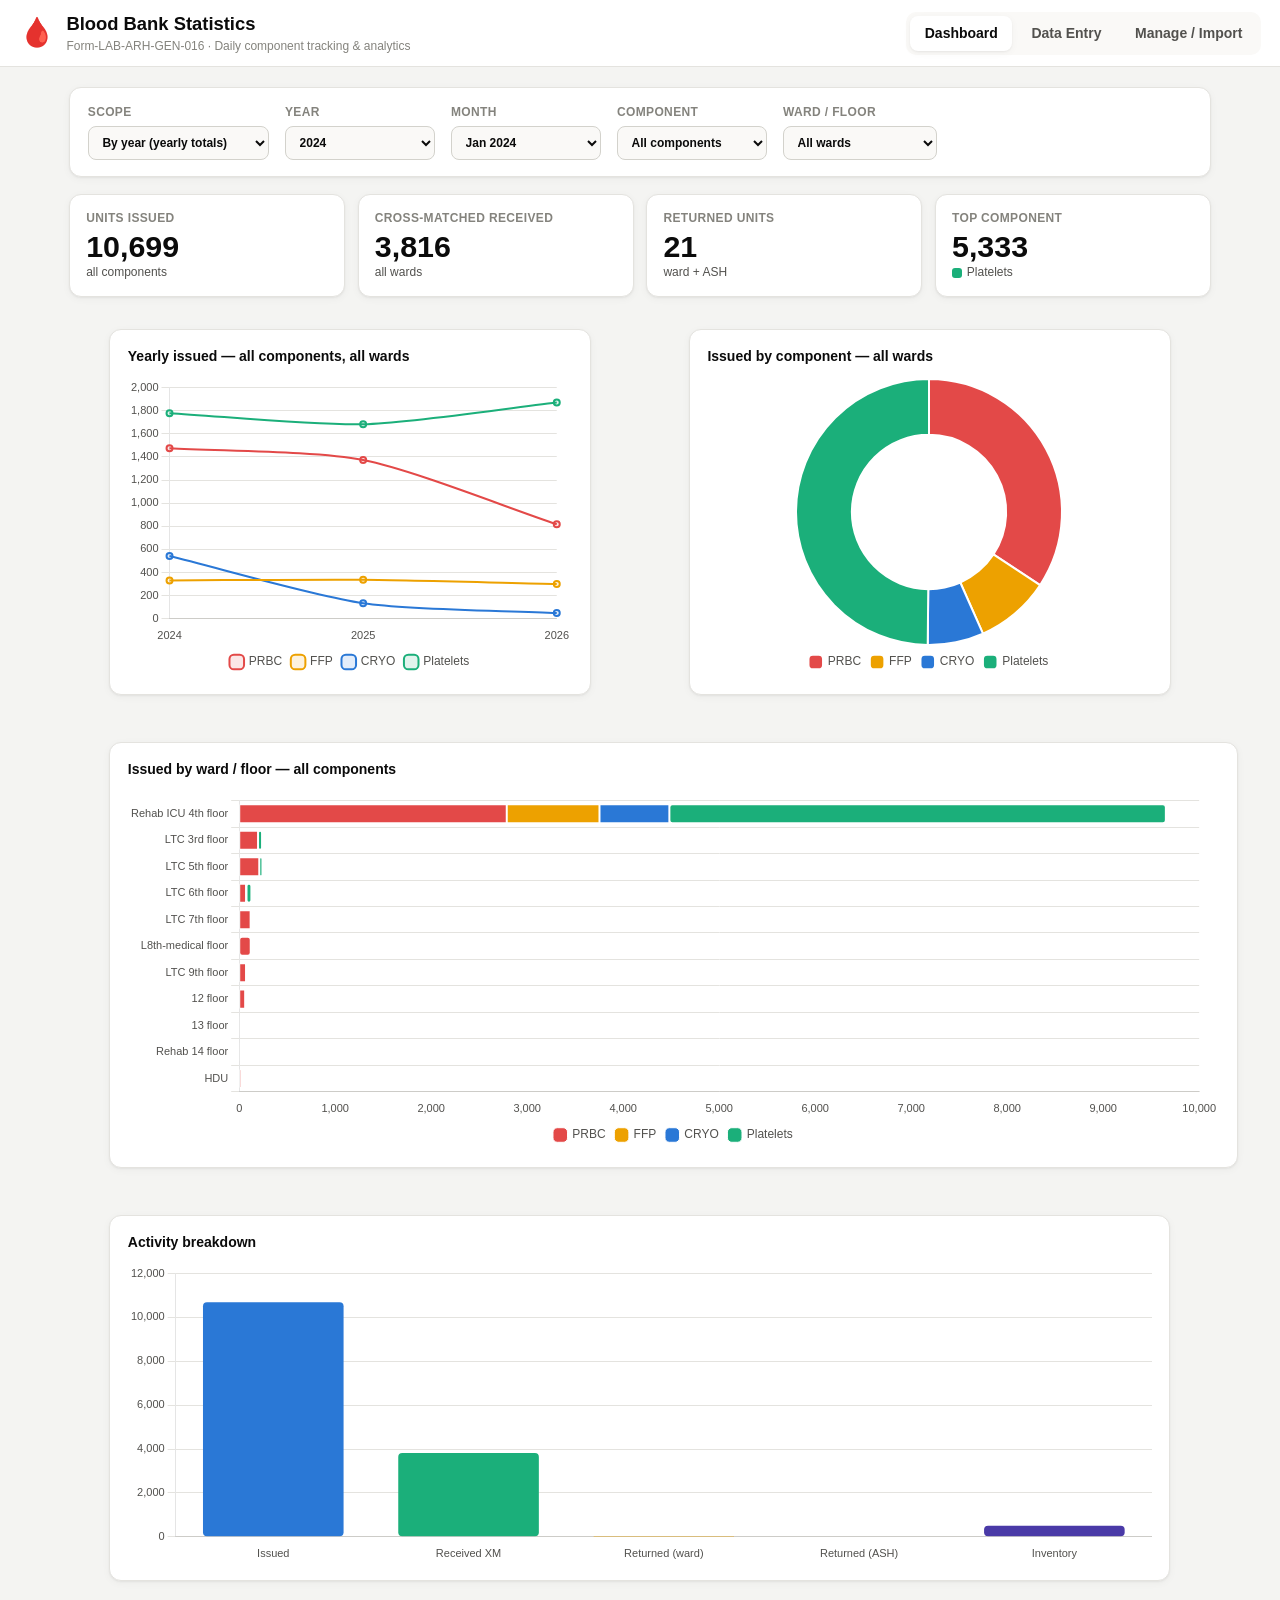
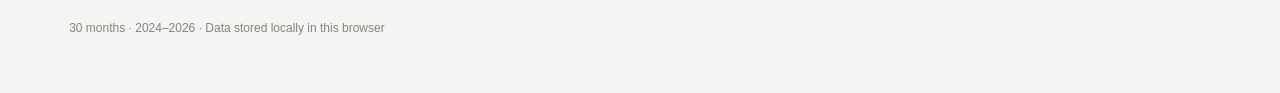
==== commit 42e28fac: "Add per-day staff signatures from the workbook DONE BY row - Bake per-day signatures (the "DONE BY:"" ====
--- a/BloodBankStatistics.html
+++ b/BloodBankStatistics.html
@@ -427,7 +427,7 @@
 </script>
 <script>
 // Auto-generated seed data from Blood_Bank_Daily_Statistics workbook. Editable via the app.
-window.BB_SEED = {"wards":["Rehab ICU 4th floor","LTC 3rd floor","LTC 5th floor","LTC 6th floor","LTC 7th floor","L8th-medical floor","LTC 9th floor","12 floor","13 floor","Rehab 14 floor","HDU"],"components":["PRBC","FFP","CRYO","Platelets"],"data":{"2026-07":{"issue":{"PRBC":{},"FFP":{},"CRYO":{},"Platelets":{}},"received":{},"returned_ward":{},"returned_ash":{},"inventory":{}},"2026-06":{"issue":{"PRBC":{"Rehab ICU 4th floor":{"1":4,"2":2,"4":2,"5":1,"6":3,"7":2,"8":3,"9":1,"10":6,"11":2,"12":4,"13":8,"14":2,"15":1,"16":4,"17":3,"18":3,"19":3,"20":7,"21":4,"22":2,"23":2,"24":2,"27":2,"29":5,"30":7},"LTC 3rd floor":{"8":1,"13":1},"LTC 5th floor":{"13":1},"LTC 6th floor":{"12":1,"13":1,"16":1},"LTC 7th floor":{"5":1,"6":1},"L8th-medical floor":{"2":1,"7":1,"10":1,"13":2,"24":1,"25":1},"12 floor":{"4":1,"9":1,"10":1,"13":1,"15":2,"19":1,"21":2,"22":1}},"FFP":{"Rehab ICU 4th floor":{"1":2,"6":2,"10":2,"13":5,"21":3,"26":2,"27":2}},"CRYO":{},"Platelets":{"Rehab ICU 4th floor":{"1":15,"2":5,"5":10,"7":5,"9":5,"10":5,"11":10,"13":10,"21":10,"23":5,"24":5,"25":5,"26":5,"27":10,"28":4,"29":5,"30":5},"12 floor":{"20":5}}},"received":{"Rehab ICU 4th floor":{"1":4,"2":2,"4":2,"5":1,"6":3,"7":2,"8":3,"9":1,"10":6,"11":2,"12":4,"13":8,"14":2,"15":1,"16":4,"17":3,"18":3,"19":3,"20":7,"21":4,"22":2,"23":2,"24":2,"27":2,"29":5,"30":7},"LTC 3rd floor":{"8":1,"13":1},"LTC 5th floor":{"13":1},"LTC 6th floor":{"12":1,"13":1,"16":1},"LTC 7th floor":{"5":1,"6":1},"L8th-medical floor":{"2":1,"7":1,"10":1,"13":2,"24":1,"25":1},"LTC 9th floor":{"2":1},"12 floor":{"4":1,"9":1,"10":1,"13":1,"15":2,"19":1,"21":2,"22":1}},"returned_ward":{},"returned_ash":{},"inventory":{}},"2026-05":{"issue":{"PRBC":{"Rehab ICU 4th floor":{"2":3,"3":1,"4":2,"5":6,"6":1,"7":5,"8":3,"9":3,"10":6,"11":5,"12":6,"13":2,"14":1,"15":2,"16":3,"18":3,"19":2,"20":7,"21":3,"22":1,"23":9,"24":2,"25":2,"27":6,"28":8,"29":3,"30":4,"31":5},"LTC 5th floor":{"3":1,"17":1},"LTC 6th floor":{"3":1,"13":1,"27":1,"29":1},"LTC 7th floor":{"29":1},"L8th-medical floor":{"13":1,"17":1,"18":1,"30":1},"LTC 9th floor":{"2":1,"6":1,"16":1,"17":1},"12 floor":{"3":1,"7":1,"18":1},"13 floor":{"18":1},"Rehab 14 floor":{"11":1},"HDU":{"4":1,"5":2,"7":1}},"FFP":{"Rehab ICU 4th floor":{"6":4,"7":4,"11":8,"13":2,"21":2,"23":5,"27":3,"28":11,"30":4,"31":2}},"CRYO":{"Rehab ICU 4th floor":{"10":5,"11":5,"28":10}},"Platelets":{"Rehab ICU 4th floor":{"4":10,"5":10,"6":5,"7":15,"8":10,"9":10,"10":9,"11":13,"12":13,"20":155,"21":5,"22":5,"23":10,"27":5,"28":20,"29":5,"30":5}}},"received":{"Rehab ICU 4th floor":{"2":3,"3":1,"4":2,"5":6,"6":1,"7":5,"8":3,"9":3,"10":6,"11":5,"12":6,"13":3,"14":1,"15":2,"16":3,"18":3,"19":2,"20":7,"21":3,"22":1,"23":10,"24":2,"25":2,"27":6,"28":8,"29":3,"30":4,"31":5},"LTC 5th floor":{"3":1,"17":1},"LTC 6th floor":{"3":1,"13":1,"27":1,"29":1},"LTC 7th floor":{"29":1},"L8th-medical floor":{"13":1,"14":1,"17":1,"18":1,"30":1},"LTC 9th floor":{"2":1,"6":1,"16":1,"17":1},"12 floor":{"3":1,"7":1,"18":1},"13 floor":{"18":2},"Rehab 14 floor":{"11":1},"HDU":{"4":1,"5":2,"7":1}},"returned_ward":{},"returned_ash":{"PRBC":{"6":1,"20":3}},"inventory":{}},"2026-04":{"issue":{"PRBC":{"Rehab ICU 4th floor":{"1":7,"2":1,"4":4,"5":1,"6":5,"8":2,"9":3,"10":1,"11":2,"12":5,"13":3,"14":1,"15":8,"16":7,"17":3,"18":2,"19":5,"20":2,"21":6,"22":2,"23":2,"24":1,"25":3,"26":3,"27":3,"28":2,"29":1,"30":3},"LTC 3rd floor":{"10":1},"LTC 5th floor":{"4":1,"7":1,"8":1,"16":1,"17":1,"18":2,"19":2,"30":2},"LTC 6th floor":{"10":1,"21":1,"28":1},"LTC 7th floor":{"14":1},"L8th-medical floor":{"10":1,"14":1,"16":2,"20":1,"22":1,"23":1,"26":1,"28":1},"LTC 9th floor":{"18":1},"12 floor":{"7":1,"12":1,"14":1,"16":1},"HDU":{"9":1}},"FFP":{"Rehab ICU 4th floor":{"6":4,"12":2,"14":2,"16":4,"17":2,"20":5,"21":2,"26":2,"27":9,"28":4}},"CRYO":{"Rehab ICU 4th floor":{"7":5}},"Platelets":{"Rehab ICU 4th floor":{"1":5,"5":223,"6":5,"7":5,"8":10,"9":5,"10":15,"11":9,"12":14,"13":8,"14":8,"15":10,"16":10,"17":15,"18":15,"19":10,"20":10,"21":10,"22":10,"24":5,"25":10,"26":9,"27":15,"28":5,"30":5}}},"received":{"Rehab ICU 4th floor":{"1":7,"2":1,"4":4,"5":1,"6":5,"8":2,"9":3,"10":1,"11":2,"12":5,"13":3,"14":1,"15":8,"16":7,"17":3,"18":2,"19":5,"20":2,"21":6,"22":2,"23":2,"24":1,"25":3,"26":3,"27":3,"28":2,"29":1,"30":3},"LTC 3rd floor":{"10":1},"LTC 5th floor":{"4":1,"7":1,"8":1,"16":1,"17":1,"18":2,"19":3,"30":2},"LTC 6th floor":{"10":1,"21":1,"28":1},"LTC 7th floor":{"14":1},"L8th-medical floor":{"7":1,"10":1,"14":2,"16":2,"20":1,"22":1,"23":1,"26":1,"28":1},"LTC 9th floor":{"18":1},"12 floor":{"7":1,"12":1,"14":1,"16":1},"HDU":{"9":1}},"returned_ward":{},"returned_ash":{"PRBC":{"20":2}},"inventory":{}},"2026-03":{"issue":{"PRBC":{"Rehab ICU 4th floor":{"1":1,"2":3,"3":6,"4":6,"5":1,"6":6,"7":7,"8":10,"9":13,"10":5,"11":4,"12":4,"13":1,"14":8,"15":6,"16":5,"17":7,"18":4,"19":2,"20":1,"21":2,"22":2,"23":3,"24":2,"25":5,"26":3,"27":4,"28":4,"29":1,"30":2,"31":2},"LTC 3rd floor":{"4":1,"8":2,"25":1},"LTC 5th floor":{"1":1,"3":1,"4":1,"6":1,"10":1,"13":2,"18":1,"19":1,"26":2},"LTC 6th floor":{"3":1},"LTC 7th floor":{"6":1,"9":1,"13":1},"L8th-medical floor":{"4":1,"22":1},"LTC 9th floor":{"12":1,"15":1,"18":1},"12 floor":{"17":1,"20":1,"30":3},"13 floor":{"11":1},"HDU":{"25":1}},"FFP":{"Rehab ICU 4th floor":{"1":2,"2":2,"3":2,"4":10,"5":2,"6":5,"8":4,"9":10,"10":4,"14":9,"15":6,"16":7,"17":2,"29":4}},"CRYO":{"Rehab ICU 4th floor":{"8":10,"17":10}},"Platelets":{"Rehab ICU 4th floor":{"1":10,"2":5,"3":20,"4":18,"5":10,"6":5,"7":5,"8":5,"9":15,"10":5,"11":5,"12":5,"14":15,"15":15,"17":19,"19":9,"20":210,"21":5,"22":5,"23":10,"24":5,"25":5,"26":5,"27":5,"29":4},"LTC 7th floor":{"7":5,"20":5}}},"received":{"Rehab ICU 4th floor":{"1":1,"2":3,"3":6,"4":6,"5":1,"6":6,"7":7,"8":10,"9":13,"10":6,"11":4,"12":4,"13":1,"14":8,"15":6,"16":5,"17":7,"18":4,"19":2,"20":1,"21":2,"22":2,"23":3,"24":2,"25":5,"26":3,"27":4,"28":4,"29":1,"30":2,"31":2},"LTC 3rd floor":{"4":1,"8":2,"25":1},"LTC 5th floor":{"1":1,"3":1,"4":1,"6":1,"10":1,"13":2,"18":1,"19":1,"24":1,"26":2},"LTC 6th floor":{"3":1},"LTC 7th floor":{"6":1,"9":1,"13":1},"L8th-medical floor":{"4":1,"22":1},"LTC 9th floor":{"12":1,"15":1,"18":1},"12 floor":{"17":1,"20":1,"30":3},"13 floor":{"11":1},"HDU":{"25":1}},"returned_ward":{},"returned_ash":{"PRBC":{"27":1},"Platelets":{"5":1}},"inventory":{}},"2026-02":{"issue":{"PRBC":{"Rehab ICU 4th floor":{"1":4,"2":7,"3":4,"4":7,"5":2,"7":4,"8":4,"10":5,"11":4,"12":3,"13":2,"14":5,"15":5,"16":3,"17":5,"18":3,"19":8,"20":5,"21":6,"22":5,"23":1,"24":4,"25":5,"27":6,"28":7},"LTC 3rd floor":{"5":2,"13":2,"15":1,"17":1},"LTC 5th floor":{"6":1,"7":1,"8":1,"18":2,"21":2,"23":2,"26":2},"LTC 6th floor":{"4":2,"10":1,"12":1,"13":2,"20":2,"25":1},"LTC 7th floor":{"11":1,"12":3,"18":1,"26":1,"28":2},"L8th-medical floor":{"2":1,"12":1,"14":2,"19":2,"21":1,"25":1}},"FFP":{"Rehab ICU 4th floor":{"1":4,"5":5,"6":4,"7":8,"18":2,"20":4,"21":2,"22":12,"24":8,"25":4,"27":2,"28":2}},"CRYO":{"Rehab ICU 4th floor":{"7":5}},"Platelets":{"Rehab ICU 4th floor":{"1":5,"3":5,"5":153,"9":5,"11":10,"12":5,"13":10,"14":10,"16":5,"17":5,"18":10,"19":10,"20":10,"21":10,"23":15,"24":8,"26":5,"27":15,"28":10}}},"received":{"Rehab ICU 4th floor":{"1":4,"2":7,"3":4,"4":7,"5":2,"7":4,"8":4,"10":5,"11":4,"12":3,"13":2,"14":5,"15":5,"16":3,"17":5,"18":3,"19":8,"20":5,"21":6,"22":5,"23":1,"24":4,"25":5,"27":6,"28":7},"LTC 3rd floor":{"5":2,"13":2,"15":1,"17":1},"LTC 5th floor":{"6":1,"7":1,"8":1,"18":2,"21":2,"23":2,"24":1,"26":2},"LTC 6th floor":{"4":2,"10":1,"12":1,"13":2,"20":2,"25":1},"LTC 7th floor":{"11":1,"12":3,"18":1,"26":1,"28":2},"L8th-medical floor":{"2":1,"12":1,"14":2,"19":2,"21":1,"25":1}},"returned_ward":{},"returned_ash":{"PRBC":{"4":1,"15":1}},"inventory":{}},"2026-01":{"issue":{"PRBC":{"Rehab ICU 4th floor":{"1":2,"2":3,"3":5,"4":4,"5":3,"6":4,"7":5,"8":7,"10":3,"11":1,"12":5,"13":4,"14":3,"15":3,"16":3,"17":7,"18":5,"19":2,"20":5,"21":4,"22":5,"23":1,"24":4,"25":2,"26":3,"27":4,"28":5,"29":3,"30":3,"31":3},"LTC 3rd floor":{"1":1,"3":1,"10":1,"30":1},"LTC 5th floor":{"9":1,"17":1,"24":1},"LTC 6th floor":{"1":1,"8":1,"9":2,"22":1,"29":1},"LTC 7th floor":{"4":1,"5":1,"20":1},"L8th-medical floor":{"5":3,"11":1,"15":2,"18":1,"19":2,"25":1},"LTC 9th floor":{"6":2,"20":1,"22":2},"12 floor":{"21":1},"HDU":{"7":1}},"FFP":{"Rehab ICU 4th floor":{"6":5,"7":10,"8":10,"10":4,"13":4,"15":4,"16":5,"17":10,"21":5,"22":5,"26":4,"30":5},"LTC 6th floor":{"22":5}},"CRYO":{},"Platelets":{"Rehab ICU 4th floor":{"1":5,"2":15,"4":5,"5":13,"6":4,"7":8,"8":10,"9":10,"10":9,"11":10,"12":20,"13":15,"14":10,"15":14,"16":10,"17":15,"18":8,"19":4,"20":5,"22":10,"24":10,"26":5,"27":5,"28":5,"29":5,"31":5},"LTC 6th floor":{"1":5,"2":5,"4":5,"6":5,"30":5}}},"received":{"Rehab ICU 4th floor":{"1":2,"2":3,"3":5,"4":4,"5":3,"6":4,"7":5,"8":7,"10":3,"11":1,"12":5,"13":4,"14":3,"15":3,"16":3,"17":7,"18":5,"19":2,"20":5,"21":4,"22":5,"23":1,"24":4,"25":2,"26":3,"27":4,"28":5,"29":3,"30":3,"31":3},"LTC 3rd floor":{"1":1,"3":1,"10":1,"30":1},"LTC 5th floor":{"9":1,"17":1,"24":1},"LTC 6th floor":{"1":1,"8":1,"9":2,"22":1,"29":1},"LTC 7th floor":{"4":1,"5":1,"20":1},"L8th-medical floor":{"5":3,"11":1,"15":2,"18":1,"19":2,"25":1},"LTC 9th floor":{"6":2,"20":1,"22":2},"12 floor":{"21":1},"HDU":{"7":1}},"returned_ward":{},"returned_ash":{},"inventory":{}},"2025-12":{"issue":{"PRBC":{"Rehab ICU 4th floor":{"1":7,"2":3,"3":3,"4":5,"5":7,"6":4,"7":2,"8":2,"9":1,"10":4,"11":5,"12":4,"13":4,"14":5,"15":2,"16":3,"17":3,"18":2,"19":4,"20":4,"21":6,"22":4,"23":9,"24":2,"25":4,"26":2,"27":1,"28":11,"29":3,"30":5,"31":2},"LTC 3rd floor":{"13":1,"14":1,"20":2,"26":1,"27":1},"LTC 5th floor":{"2":1,"3":2},"LTC 6th floor":{"4":1,"11":1,"19":2,"20":1,"25":2,"30":1,"31":1},"LTC 7th floor":{"3":1,"7":1,"27":1},"L8th-medical floor":{"3":2,"8":2,"18":2,"22":1,"24":2,"26":1},"12 floor":{"1":1,"15":1,"24":1,"26":1,"27":1},"13 floor":{"26":1},"HDU":{"2":2,"11":1,"14":1}},"FFP":{"Rehab ICU 4th floor":{"13":5,"16":4,"22":2,"23":2,"31":5}},"CRYO":{},"Platelets":{"Rehab ICU 4th floor":{"1":10,"2":10,"4":10,"5":10,"6":10,"7":5,"8":5,"9":10,"10":10,"11":10,"12":5,"13":8,"14":14,"15":10,"16":10,"18":5,"19":15,"20":5,"21":15,"22":14,"23":20,"25":13,"28":14,"29":26,"31":14},"LTC 6th floor":{"25":8,"27":5,"30":5}}},"received":{"Rehab ICU 4th floor":{"1":4,"2":3,"3":3,"4":5,"5":7,"7":2,"8":2,"9":1,"10":4,"11":5,"12":4,"13":4,"14":5,"15":2,"16":3,"17":3,"18":2,"19":4,"20":4,"21":6,"22":4,"23":9,"24":2,"25":4,"26":2,"27":1,"28":11,"29":3,"30":5,"31":2},"LTC 3rd floor":{"13":1,"14":1,"20":2,"26":1,"27":1},"LTC 5th floor":{"2":1,"3":2},"LTC 6th floor":{"4":2,"11":1,"19":2,"20":1,"25":2,"30":1,"31":1},"LTC 7th floor":{"3":1,"7":1,"27":1},"L8th-medical floor":{"3":2,"8":2,"18":2,"22":1,"24":2,"26":1},"12 floor":{"15":1,"25":1,"26":1,"27":1},"13 floor":{"26":1},"HDU":{"2":2,"11":1,"14":1}},"returned_ward":{},"returned_ash":{"PRBC":{"29":1}},"inventory":{}},"2025-11":{"issue":{"PRBC":{"Rehab ICU 4th floor":{"1":3,"2":2,"3":2,"4":2,"5":3,"6":3,"8":2,"9":3,"10":3,"11":3,"12":5,"13":4,"14":2,"16":4,"17":4,"18":2,"19":2,"20":3,"21":2,"22":6,"23":4,"24":3,"25":4,"26":1,"27":5,"28":3,"29":3,"30":7},"LTC 3rd floor":{"11":2},"LTC 5th floor":{"5":1,"18":1,"29":2},"LTC 6th floor":{"1":2,"3":1,"5":1,"6":1,"13":1,"19":1,"25":1,"27":3},"LTC 7th floor":{"12":1,"19":1,"24":1,"26":2},"L8th-medical floor":{"16":1,"19":1,"20":1,"26":1},"LTC 9th floor":{"23":1},"12 floor":{"8":1,"15":2,"18":1},"HDU":{"16":2,"18":1,"20":1,"30":1}},"FFP":{"Rehab ICU 4th floor":{"3":2,"8":2,"9":3,"10":2,"22":3,"24":2,"30":4}},"CRYO":{},"Platelets":{"Rehab ICU 4th floor":{"2":5,"3":4,"4":5,"6":5,"8":5,"9":5,"13":5,"21":5,"23":15,"24":15,"25":9,"26":8,"30":5},"LTC 3rd floor":{"3":4}}},"received":{"Rehab ICU 4th floor":{"1":3,"2":2,"3":2,"4":2,"5":3,"8":2,"9":3,"10":3,"11":3,"12":5,"13":3,"14":2,"16":4,"17":4,"18":2,"19":2,"20":3,"21":2,"22":6,"23":4,"24":3,"25":4,"26":1,"27":5,"28":3,"29":3,"30":7},"LTC 3rd floor":{"11":2},"LTC 5th floor":{"5":1,"18":1,"29":2},"LTC 6th floor":{"1":1,"3":1,"5":1,"19":1,"25":1,"27":3},"LTC 7th floor":{"12":1,"13":1,"19":1,"24":1,"26":2},"L8th-medical floor":{"16":1,"19":1,"20":1,"26":1},"LTC 9th floor":{"23":1},"12 floor":{"8":1,"15":2,"18":1},"HDU":{"16":2,"18":1,"20":1,"30":1}},"returned_ward":{},"returned_ash":{},"inventory":{}},"2025-09":{"issue":{"PRBC":{"Rehab ICU 4th floor":{"1":6,"2":3,"3":1,"4":2,"5":2,"6":3,"7":4,"8":4,"9":9,"10":4,"11":6,"12":3,"13":4,"14":6,"15":8,"16":4,"17":5,"18":5,"19":2,"20":6,"21":11,"22":6,"23":4,"24":2,"25":11,"26":6,"27":4,"28":3,"29":6,"30":4},"LTC 3rd floor":{"11":1,"15":1,"16":1,"17":1,"18":2,"26":1},"LTC 5th floor":{"1":1,"6":1,"20":1,"21":1,"24":1},"LTC 6th floor":{"4":2,"20":1,"21":1,"24":1,"27":1,"28":1,"29":1,"30":1},"LTC 7th floor":{"9":1,"23":2},"L8th-medical floor":{"9":1,"10":1,"15":1},"LTC 9th floor":{"1":1},"12 floor":{"2":1,"21":1},"HDU":{"3":1}},"FFP":{"Rehab ICU 4th floor":{"8":2,"9":2,"15":2,"18":4,"19":4,"20":3,"23":4,"24":2,"25":10,"26":2,"29":2,"30":8}},"CRYO":{"Rehab ICU 4th floor":{"14":5,"21":5,"22":10,"24":10,"25":10,"28":5,"30":10}},"Platelets":{"Rehab ICU 4th floor":{"1":5,"2":5,"6":5,"7":5,"11":4,"13":5,"15":5,"16":5,"19":10,"20":5,"21":8,"22":10,"23":15,"24":5,"25":18,"26":10,"27":4,"28":4,"29":4,"30":15}}},"received":{"Rehab ICU 4th floor":{"1":6,"2":3,"3":1,"4":2,"5":2,"6":3,"7":4,"8":4,"9":9,"10":4,"11":7,"12":3,"13":4,"14":6,"15":8,"16":4,"17":5,"18":5,"19":2,"20":6,"21":11,"22":6,"23":4,"24":2,"25":11,"26":6,"27":4,"28":3,"29":6,"30":4},"LTC 3rd floor":{"11":1,"15":1,"16":1,"17":1,"18":2,"26":1},"LTC 5th floor":{"1":1,"6":1,"20":1,"21":1,"24":1},"LTC 6th floor":{"4":2,"20":1,"21":1,"24":1,"27":1,"28":1,"29":1,"30":1},"LTC 7th floor":{"9":1,"23":2},"L8th-medical floor":{"9":1,"10":1,"15":1},"LTC 9th floor":{"1":1},"12 floor":{"2":1,"21":1},"HDU":{"3":1}},"returned_ward":{},"returned_ash":{},"inventory":{}},"2025-10":{"issue":{"PRBC":{"Rehab ICU 4th floor":{"1":4,"3":2,"4":2,"5":4,"6":4,"8":1,"9":3,"10":3,"11":4,"13":5,"14":4,"15":4,"16":4,"17":5,"18":1,"19":6,"20":3,"21":3,"22":2,"23":5,"24":7,"25":5,"26":4,"27":2,"28":3,"29":3,"30":4,"31":3},"LTC 3rd floor":{"9":1,"13":2,"14":1},"LTC 5th floor":{"2":1,"8":2,"10":1,"16":1,"24":1},"LTC 6th floor":{"2":2,"4":1,"6":1,"8":1,"18":1},"LTC 7th floor":{"2":1,"3":1,"4":1,"5":1,"8":1,"14":1,"18":1,"23":2,"28":1},"L8th-medical floor":{"4":2,"8":1,"9":2,"11":1,"17":1,"24":1,"29":2,"30":1},"12 floor":{"22":1,"24":2}},"FFP":{"Rehab ICU 4th floor":{"5":2,"6":2,"9":2,"10":2,"11":4,"13":2,"14":6,"20":3}},"CRYO":{"Rehab ICU 4th floor":{"13":5,"23":5}},"Platelets":{"Rehab ICU 4th floor":{"5":139,"9":5,"12":5,"13":15,"14":10,"15":5,"17":5,"18":5,"19":10,"20":9,"21":10,"23":15,"24":5,"25":5,"26":5,"27":5,"28":10,"29":5,"30":5,"31":5},"LTC 6th floor":{"2":4,"5":4}}},"received":{"Rehab ICU 4th floor":{"1":4,"3":2,"4":2,"5":4,"6":4,"8":1,"9":3,"10":3,"11":4,"13":5,"14":4,"15":4,"16":4,"17":5,"18":1,"19":6,"20":3,"21":3,"22":2,"23":5,"24":7,"25":5,"26":4,"27":2,"28":3,"29":3,"30":4,"31":3},"LTC 3rd floor":{"9":1,"13":2,"14":1},"LTC 5th floor":{"2":1,"8":2,"10":1,"16":1,"24":1},"LTC 6th floor":{"2":2,"4":1,"6":1,"8":1,"18":1},"LTC 7th floor":{"2":1,"3":1,"4":1,"5":1,"8":1,"14":1,"18":1,"23":2,"28":1},"L8th-medical floor":{"4":2,"8":1,"9":2,"11":1,"17":1,"24":1,"29":2,"30":1},"12 floor":{"22":1,"24":2}},"returned_ward":{},"returned_ash":{},"inventory":{}},"2025-07":{"issue":{"PRBC":{"Rehab ICU 4th floor":{"1":4,"2":9,"3":3,"4":2,"5":2,"6":2,"7":5,"8":8,"9":5,"10":4,"11":2,"12":3,"13":6,"14":6,"15":9,"16":7,"17":5,"18":1,"19":4,"20":3,"21":5,"22":3,"23":5,"24":3,"25":5,"27":6,"28":1,"29":4,"30":3,"31":5},"LTC 5th floor":{"1":1,"2":1,"12":1,"19":1,"20":2,"28":1,"31":4},"LTC 6th floor":{"6":1,"7":1,"15":1,"26":1,"27":1},"LTC 7th floor":{"3":1,"7":2,"11":2,"12":1,"13":1,"14":1,"31":1},"L8th-medical floor":{"12":1,"13":1,"31":1},"LTC 9th floor":{"1":1,"13":1,"17":1,"28":2},"12 floor":{"2":1,"3":1,"17":1,"18":1}},"FFP":{"Rehab ICU 4th floor":{"1":4,"2":2,"3":8,"5":4,"6":2,"7":2,"8":6,"9":4,"10":6,"11":7,"12":2,"13":9,"15":9,"16":2,"17":2,"19":2,"20":2,"21":4,"25":2}},"CRYO":{"Rehab ICU 4th floor":{"9":5,"21":5}},"Platelets":{"Rehab ICU 4th floor":{"2":5,"8":10,"9":10,"10":105,"11":5,"12":10,"15":5,"17":5,"22":10,"24":5,"26":5,"27":5,"28":10,"29":5,"30":10,"31":5},"LTC 7th floor":{"7":5,"10":5}}},"received":{"Rehab ICU 4th floor":{"1":4,"2":9,"3":3,"4":2,"5":2,"6":2,"7":5,"8":8,"9":5,"10":4,"11":2,"12":3,"13":6,"14":6,"15":9,"16":7,"17":5,"18":1,"19":4,"20":3,"21":5,"22":3,"23":5,"24":3,"25":5,"27":6,"28":1,"29":4,"30":3,"31":5},"LTC 5th floor":{"1":1,"2":1,"12":1,"19":1,"20":3,"28":1,"31":4},"LTC 6th floor":{"6":1,"7":1,"15":1,"26":1,"27":1},"LTC 7th floor":{"3":1,"7":2,"11":2,"12":1,"13":1,"14":1,"31":1},"L8th-medical floor":{"12":1,"13":1,"31":1},"LTC 9th floor":{"1":2,"13":1,"17":1,"28":2},"12 floor":{"2":1,"3":1,"17":1,"18":1}},"returned_ward":{},"returned_ash":{},"inventory":{}},"2025-06":{"issue":{"PRBC":{"Rehab ICU 4th floor":{"1":4,"2":6,"3":2,"4":2,"5":3,"6":1,"7":2,"10":3,"11":2,"12":9,"13":6,"14":4,"15":4,"16":6,"17":5,"18":1,"19":5,"20":2,"21":5,"22":1,"23":3,"24":9,"25":3,"26":8,"27":4,"28":3,"29":2,"30":4},"LTC 3rd floor":{"17":2,"28":1},"LTC 5th floor":{"9":1,"10":1,"11":1,"18":1,"21":2,"23":1},"LTC 7th floor":{"3":1,"4":1,"5":1,"8":2,"21":1},"L8th-medical floor":{"7":2,"13":1,"14":1,"15":1,"20":1,"22":1,"28":1,"29":2},"LTC 9th floor":{"2":1},"12 floor":{"8":2}},"FFP":{"Rehab ICU 4th floor":{"12":6,"13":4,"14":2,"16":2,"21":9,"22":3,"26":4,"30":2}},"CRYO":{"Rehab ICU 4th floor":{"12":5,"13":5,"21":5}},"Platelets":{"Rehab ICU 4th floor":{"14":5,"15":94,"16":13,"17":13,"18":5,"19":10,"20":15,"21":14,"22":9,"30":5}}},"received":{"Rehab ICU 4th floor":{"1":4,"2":6,"3":2,"4":2,"5":3,"6":1,"7":2,"10":3,"11":2,"12":9,"13":6,"14":4,"15":4,"16":6,"17":5,"18":1,"19":5,"20":2,"21":5,"22":1,"23":3,"24":9,"25":3,"26":8,"27":4,"28":3,"29":2,"30":4},"LTC 3rd floor":{"17":2,"28":1},"LTC 5th floor":{"9":1,"10":1,"11":1,"18":2,"21":2,"23":1},"LTC 7th floor":{"3":1,"4":1,"5":1,"8":2,"21":1},"L8th-medical floor":{"7":2,"13":1,"14":1,"15":1,"20":1,"22":2,"28":1,"29":2},"LTC 9th floor":{"2":1},"12 floor":{"8":2}},"returned_ward":{},"returned_ash":{"PRBC":{"4":1}},"inventory":{}},"2025-05":{"issue":{"PRBC":{"Rehab ICU 4th floor":{"1":2,"2":1,"3":4,"4":5,"6":1,"7":5,"8":1,"9":4,"10":2,"11":4,"12":8,"13":3,"14":7,"15":1,"16":3,"17":5,"18":1,"19":5,"21":1,"22":4,"23":2,"24":1,"25":5,"26":2,"27":5,"28":4,"29":1,"31":3},"LTC 3rd floor":{"14":1,"19":1},"LTC 5th floor":{"2":1,"3":1,"6":1,"7":1,"8":2,"14":2,"21":1,"24":1,"29":2,"31":1},"LTC 7th floor":{"7":1,"15":1,"21":1},"L8th-medical floor":{"4":1,"12":1,"19":2,"22":1,"29":1,"31":1},"LTC 9th floor":{"20":1,"24":1},"12 floor":{"2":2,"6":2,"18":1,"28":1},"Rehab 14 floor":{"27":1}},"FFP":{"Rehab ICU 4th floor":{"4":4,"12":2,"13":6,"14":1,"15":2}},"CRYO":{},"Platelets":{"Rehab ICU 4th floor":{"6":5,"7":5,"8":9,"9":4,"10":10,"11":10,"12":10,"13":10,"14":10,"16":10,"17":5,"18":5,"19":5,"20":5,"27":4}}},"received":{"Rehab ICU 4th floor":{"1":2,"2":1,"3":4,"4":5,"6":1,"7":5,"8":1,"9":4,"10":2,"11":4,"12":8,"13":3,"14":7,"15":2,"16":3,"17":5,"18":1,"19":5,"21":1,"22":4,"23":2,"24":1,"25":5,"26":2,"27":5,"28":4,"29":1,"31":3},"LTC 3rd floor":{"14":1,"19":1},"LTC 5th floor":{"2":1,"3":1,"6":1,"7":1,"8":2,"14":2,"21":1,"24":1,"29":2,"31":1},"LTC 7th floor":{"7":1,"15":1,"21":1},"L8th-medical floor":{"4":1,"12":1,"19":2,"22":1,"29":1,"31":1},"LTC 9th floor":{"6":2,"20":1,"24":1},"12 floor":{"2":2,"18":1,"28":1},"Rehab 14 floor":{"27":1}},"returned_ward":{},"returned_ash":{},"inventory":{}},"2025-04":{"issue":{"PRBC":{"Rehab ICU 4th floor":{"1":2,"2":2,"3":3,"4":1,"5":4,"6":4,"7":2,"8":3,"9":3,"10":1,"11":2,"12":5,"13":1,"14":1,"15":2,"16":3,"17":2,"18":6,"19":5,"20":1,"21":2,"22":2,"23":2,"24":2,"27":5,"29":3},"LTC 3rd floor":{"7":1,"8":1,"21":1,"22":1},"LTC 5th floor":{"2":1,"3":2,"9":1,"10":1,"12":1,"17":2,"25":1,"26":1,"27":1,"28":1},"LTC 7th floor":{"5":1,"17":1},"L8th-medical floor":{"1":1,"2":1,"19":2,"20":1,"21":1,"29":1},"LTC 9th floor":{"6":1,"19":1,"24":1,"27":1,"28":1,"30":2},"12 floor":{"6":1,"24":1},"HDU":{"3":1}},"FFP":{"Rehab ICU 4th floor":{"9":4,"10":2,"11":3,"23":2}},"CRYO":{"Rehab ICU 4th floor":{"11":5}},"Platelets":{"Rehab ICU 4th floor":{"5":45,"7":10,"9":4,"10":4,"11":5,"13":5,"18":9,"27":4,"28":4}}},"received":{"Rehab ICU 4th floor":{"1":2,"2":2,"3":3,"4":1,"5":4,"6":4,"7":2,"8":3,"9":3,"10":1,"11":2,"12":5,"13":1,"14":1,"15":2,"16":3,"17":2,"18":6,"19":5,"20":1,"21":2,"22":2,"23":2,"24":2,"27":5,"29":3},"LTC 3rd floor":{"7":1,"8":1,"21":1,"22":1},"LTC 5th floor":{"2":1,"3":2,"9":1,"10":1,"12":1,"17":2,"25":1,"26":1,"27":1,"28":1},"LTC 7th floor":{"5":1,"17":1,"19":2},"L8th-medical floor":{"1":1,"2":1,"19":1,"20":1,"21":1,"29":1},"LTC 9th floor":{"6":1,"24":1,"27":1,"28":1,"30":2},"12 floor":{"6":1,"24":1},"HDU":{"3":1}},"returned_ward":{},"returned_ash":{"PRBC":{"18":1}},"inventory":{}},"2025-03":{"issue":{"PRBC":{},"FFP":{},"CRYO":{},"Platelets":{}},"received":{},"returned_ward":{},"returned_ash":{},"inventory":{}},"2025-02":{"issue":{"PRBC":{"Rehab ICU 4th floor":{"1":3,"2":7,"3":1,"4":3,"5":3,"6":5,"7":2,"9":4,"10":2,"11":4,"12":3,"13":5,"14":4,"15":5,"16":2,"17":1,"18":5,"19":1,"20":8,"21":2,"22":1,"23":6,"25":6,"26":1,"27":2,"28":3},"LTC 3rd floor":{"9":2,"21":1,"25":1,"27":1},"LTC 5th floor":{"2":1,"8":2,"13":1,"15":2,"18":1,"21":1,"22":1,"23":1,"25":2,"27":1},"LTC 7th floor":{"2":1,"4":1,"22":1},"L8th-medical floor":{"2":2},"LTC 9th floor":{"3":1,"10":1,"13":1,"21":1},"12 floor":{"11":2,"12":1,"14":1,"26":1}},"FFP":{"Rehab ICU 4th floor":{"5":2,"7":2,"13":2,"17":2,"18":2,"20":4,"22":2,"23":2,"24":4,"25":4,"26":2,"27":4}},"CRYO":{"Rehab ICU 4th floor":{"27":5}},"Platelets":{"Rehab ICU 4th floor":{"2":4,"5":86,"11":10,"13":5,"14":5,"15":10,"18":10,"19":5,"22":5,"23":5,"24":5,"25":5,"27":4,"28":13}}},"received":{"Rehab ICU 4th floor":{"1":5,"2":7,"3":1,"4":3,"5":3,"6":5,"7":2,"9":4,"10":2,"11":4,"12":3,"13":5,"14":4,"15":5,"16":2,"17":1,"18":5,"19":1,"20":8,"21":2,"22":1,"23":6,"25":6,"26":1,"27":2,"28":3},"LTC 3rd floor":{"9":2,"15":2,"21":1,"25":1,"27":1},"LTC 5th floor":{"2":1,"8":2,"13":1,"15":2,"18":1,"21":1,"22":1,"23":1,"25":2,"27":1},"LTC 7th floor":{"2":1,"4":1,"22":1},"L8th-medical floor":{"2":2},"LTC 9th floor":{"3":1,"10":1,"13":1,"21":1},"12 floor":{"11":2,"12":1,"14":1,"26":1}},"returned_ward":{},"returned_ash":{},"inventory":{}},"2025-01":{"issue":{"PRBC":{"Rehab ICU 4th floor":{"1":3,"2":1,"3":3,"4":1,"5":2,"6":2,"7":4,"8":2,"9":1,"10":4,"11":1,"12":1,"13":5,"14":3,"15":3,"16":4,"17":6,"18":1,"19":2,"20":1,"21":1,"22":2,"23":1,"24":5,"25":1,"26":3,"27":5,"28":8,"29":5,"30":5,"31":6},"LTC 3rd floor":{"6":1,"8":1,"10":1,"15":1,"19":1,"25":1},"LTC 5th floor":{"1":1,"12":1,"22":1},"LTC 7th floor":{"1":1,"4":1,"17":1,"18":1,"23":1,"30":1},"L8th-medical floor":{"20":1},"LTC 9th floor":{"12":1,"14":1,"18":1,"30":1},"12 floor":{"15":1,"24":1}},"FFP":{"Rehab ICU 4th floor":{"3":2,"6":2,"7":6,"8":4,"9":6,"10":6,"11":4,"12":2,"13":2,"14":4,"15":2,"20":4,"21":2,"26":5,"28":2,"29":5,"30":3,"31":4}},"CRYO":{"Rehab ICU 4th floor":{"9":5,"12":5,"13":5,"14":10,"15":5,"30":5}},"Platelets":{"Rehab ICU 4th floor":{"9":5,"10":5,"11":5,"12":5,"13":5,"14":5,"15":5,"19":5,"20":5,"22":5,"27":10,"28":5,"29":14,"30":4,"31":4}}},"received":{"Rehab ICU 4th floor":{"1":3,"2":1,"3":3,"4":1,"5":2,"6":2,"7":4,"8":2,"9":1,"10":4,"11":1,"12":1,"13":5,"14":4,"15":3,"16":4,"17":6,"18":1,"19":2,"20":2,"21":1,"22":2,"23":1,"24":5,"25":1,"26":3,"27":5,"28":8,"29":5,"30":5,"31":6},"LTC 3rd floor":{"6":1,"8":1,"10":1,"15":1,"19":1,"25":1},"LTC 5th floor":{"1":1,"12":1,"22":1},"LTC 7th floor":{"1":1,"4":1,"17":1,"18":1,"23":1,"30":1},"L8th-medical floor":{"20":1},"LTC 9th floor":{"12":1,"14":1,"18":1,"30":1},"12 floor":{"15":1,"24":1}},"returned_ward":{},"returned_ash":{"PRBC":{"21":1}},"inventory":{}},"2024-11":{"issue":{"PRBC":{"Rehab ICU 4th floor":{"1":4,"2":5,"3":7,"4":4,"5":14,"6":2,"7":3,"8":2,"9":1,"10":1,"11":3,"12":1,"13":5,"14":1,"15":4,"16":1,"17":3,"18":2,"19":4,"20":7,"21":1,"22":1,"23":4,"24":6,"25":5,"26":4,"28":5,"30":2},"LTC 3rd floor":{"2":1,"15":1,"20":1,"23":1,"24":2,"26":1},"LTC 5th floor":{"1":2,"3":1,"5":2,"14":1,"18":1},"LTC 7th floor":{"24":1,"25":1},"LTC 9th floor":{"4":1,"8":1,"21":2},"12 floor":{"10":1},"HDU":{"3":1,"18":2}},"FFP":{"Rehab ICU 4th floor":{"1":2,"5":7,"17":4,"18":2,"19":2,"26":2}},"CRYO":{"Rehab ICU 4th floor":{"10":5,"11":5,"12":5,"15":5,"16":5,"17":5,"18":5,"19":35}},"Platelets":{"Rehab ICU 4th floor":{"2":5,"3":5,"4":10,"6":4,"7":4,"9":10,"10":10,"11":10,"12":13,"13":5,"14":5,"15":8,"16":4,"17":13,"18":12,"19":13,"20":9,"23":10,"24":13,"25":12,"26":8,"27":4,"28":10}}},"received":{"Rehab ICU 4th floor":{"1":4,"2":5,"3":7,"4":4,"5":14,"6":2,"7":3,"8":2,"9":1,"10":1,"11":3,"12":1,"13":5,"14":1,"15":4,"16":1,"17":3,"18":2,"19":4,"20":7,"21":1,"22":1,"23":4,"24":6,"25":5,"26":4,"28":5,"30":2},"LTC 3rd floor":{"2":1,"15":1,"20":1,"23":1,"24":2,"26":1},"LTC 5th floor":{"1":2,"3":2,"5":2,"14":1,"18":1},"LTC 7th floor":{"24":1,"25":1},"LTC 9th floor":{"4":1,"8":1,"21":2},"12 floor":{"10":1},"HDU":{"3":1,"18":2}},"returned_ward":{},"returned_ash":{},"inventory":{}},"2024-12":{"issue":{"PRBC":{"Rehab ICU 4th floor":{"1":2,"2":4,"3":3,"4":3,"5":2,"6":3,"7":3,"8":1,"9":2,"10":5,"11":1,"12":1,"14":3,"15":1,"16":3,"17":4,"18":4,"19":7,"20":6,"21":2,"22":3,"23":3,"24":4,"25":4,"26":5,"27":5,"28":5,"29":8,"30":2,"31":5},"LTC 3rd floor":{"1":1,"6":1,"7":2,"11":1,"14":1},"LTC 5th floor":{"3":1,"4":1,"15":1,"17":1,"25":1,"29":2},"LTC 7th floor":{"3":2,"9":2,"11":1,"14":1,"17":1,"19":1},"L8th-medical floor":{"18":1,"21":2,"29":2},"LTC 9th floor":{"8":1,"14":1},"12 floor":{"2":1,"3":1,"4":1}},"FFP":{"Rehab ICU 4th floor":{"19":2,"20":2,"26":4,"27":4,"28":2,"29":5,"30":2,"31":4}},"CRYO":{"Rehab ICU 4th floor":{"18":5,"19":5,"25":20,"27":5,"29":5}},"Platelets":{"Rehab ICU 4th floor":{"8":5,"13":10,"14":5,"15":5,"16":5,"18":5,"19":10,"20":94,"21":5,"23":5,"24":5,"26":5,"27":15,"28":5,"29":5}}},"received":{"Rehab ICU 4th floor":{"1":2,"2":4,"3":3,"4":3,"5":2,"6":3,"7":3,"8":1,"9":2,"10":5,"11":1,"12":1,"14":3,"15":1,"16":3,"17":4,"18":4,"19":7,"20":6,"21":2,"22":3,"23":3,"24":4,"25":4,"26":5,"27":5,"28":5,"29":8,"30":2,"31":5},"LTC 3rd floor":{"1":1,"6":1,"7":2,"11":1,"14":1},"LTC 5th floor":{"3":1,"4":1,"15":1,"17":1,"25":1,"29":2},"LTC 7th floor":{"3":2,"9":2,"11":1,"14":1,"17":1,"19":1},"L8th-medical floor":{"18":1,"21":2,"29":2},"LTC 9th floor":{"8":1,"14":1},"12 floor":{"2":1,"3":1,"4":1}},"returned_ward":{},"returned_ash":{},"inventory":{}},"2024-10":{"issue":{"PRBC":{"Rehab ICU 4th floor":{"1":7,"2":10,"3":3,"4":2,"5":3,"6":3,"7":7,"8":4,"9":4,"10":5,"11":2,"12":2,"13":7,"14":8,"15":3,"16":4,"17":9,"18":5,"19":3,"20":6,"21":13,"22":6,"23":6,"24":2,"25":1,"26":1,"27":5,"28":5,"29":2,"30":2,"31":6},"LTC 3rd floor":{"1":1,"4":1,"6":1,"7":2,"12":3,"15":1,"16":1,"18":3,"19":1,"26":3},"LTC 5th floor":{"5":1,"6":1,"7":2,"11":1,"19":1,"26":1},"LTC 7th floor":{"7":1,"9":2,"17":1,"28":1,"29":1},"L8th-medical floor":{"2":1,"8":1,"14":1,"27":1,"28":1,"29":1},"LTC 9th floor":{"9":1,"19":1,"20":1,"26":1,"30":1},"HDU":{"10":1}},"FFP":{"Rehab ICU 4th floor":{"2":2,"7":4,"10":2,"13":2,"14":6,"17":5,"20":4,"21":4}},"CRYO":{"Rehab ICU 4th floor":{"8":5,"10":5,"12":5,"16":5,"17":10,"19":5,"20":10,"21":9,"22":5,"27":5,"29":64}},"Platelets":{"Rehab ICU 4th floor":{"8":4,"9":14,"10":5,"12":4,"13":5,"14":9,"15":9,"16":9,"17":25,"18":15,"19":18,"20":20,"21":8,"22":18,"23":17,"25":5},"LTC 3rd floor":{"2":5,"6":5,"7":5},"LTC 9th floor":{"10":5}}},"received":{"Rehab ICU 4th floor":{"1":7,"2":10,"3":3,"4":2,"5":3,"6":3,"7":7,"8":4,"9":4,"10":5,"11":2,"12":2,"13":7,"14":8,"15":3,"16":4,"17":9,"18":5,"19":3,"20":6,"21":13,"22":6,"23":6,"24":2,"25":1,"26":1,"27":5,"28":5,"29":2,"30":2,"31":6},"LTC 3rd floor":{"1":1,"4":1,"6":1,"7":2,"12":3,"15":1,"16":1,"18":3,"19":1,"26":3},"LTC 5th floor":{"5":1,"6":1,"7":2,"11":1,"19":1,"26":1},"LTC 7th floor":{"7":1,"9":2,"17":1,"28":1,"29":1},"L8th-medical floor":{"2":1,"8":1,"14":1,"27":1,"28":1,"29":1},"LTC 9th floor":{"9":1,"19":1,"20":1,"26":1,"30":1},"HDU":{"10":1}},"returned_ward":{},"returned_ash":{},"inventory":{}},"2024-09":{"issue":{"PRBC":{"Rehab ICU 4th floor":{"1":3,"2":4,"3":7,"4":2,"5":3,"6":7,"7":6,"8":3,"9":6,"10":2,"11":2,"12":2,"13":6,"14":5,"15":2,"16":6,"17":5,"18":3,"19":8,"20":4,"21":6,"22":8,"23":2,"24":10,"25":9,"26":4,"27":2,"28":6,"29":8,"30":2},"LTC 3rd floor":{"16":2,"20":2,"23":1,"25":1,"26":1,"30":2},"LTC 5th floor":{"4":2,"11":3,"12":1,"13":1,"15":1},"LTC 7th floor":{"2":1,"18":1,"21":3,"23":1,"28":1,"29":1,"30":2},"L8th-medical floor":{"7":2},"LTC 9th floor":{"7":1,"8":1,"15":1,"16":1},"Rehab 14 floor":{"17":1},"HDU":{"19":1}},"FFP":{"Rehab ICU 4th floor":{"8":2,"9":4,"12":2,"14":2,"16":2,"17":2,"25":8}},"CRYO":{"Rehab ICU 4th floor":{"8":5,"9":5,"13":5,"14":5,"16":5,"22":25}},"Platelets":{"Rehab ICU 4th floor":{"12":5,"14":5,"15":5,"16":10,"17":5,"18":5,"19":10,"22":10,"24":10,"25":115,"26":14,"27":12,"28":10,"29":4},"LTC 3rd floor":{"19":5,"25":14,"30":4}}},"received":{"Rehab ICU 4th floor":{"1":3,"2":4,"3":7,"4":2,"5":3,"6":7,"7":6,"8":3,"9":6,"10":2,"11":2,"12":2,"13":6,"14":5,"15":2,"16":6,"17":5,"18":3,"19":8,"20":4,"21":6,"22":8,"23":2,"24":10,"25":9,"26":4,"27":2,"28":6,"29":8,"30":2},"LTC 3rd floor":{"16":2,"20":2,"23":1,"25":1,"26":1,"30":2},"LTC 5th floor":{"4":2,"11":3,"12":1,"13":1,"15":1},"LTC 7th floor":{"2":1,"18":1,"21":3,"23":1,"28":1,"29":1,"30":2},"L8th-medical floor":{"7":2},"LTC 9th floor":{"7":1,"8":1,"15":1,"16":1},"Rehab 14 floor":{"17":1},"HDU":{"19":1}},"returned_ward":{},"returned_ash":{},"inventory":{}},"2024-08":{"issue":{"PRBC":{"Rehab ICU 4th floor":{"1":3,"2":3,"3":6,"4":2,"6":3,"7":5,"8":6,"9":8,"10":2,"12":3,"13":2,"14":2,"15":2,"16":14,"17":3,"19":2,"20":3,"21":2,"22":6,"24":3,"25":2,"26":1,"27":2,"28":4,"29":5,"30":4,"31":8},"LTC 3rd floor":{"5":3,"9":1,"11":2,"14":1,"18":1,"21":1,"22":1,"25":1,"31":1},"LTC 5th floor":{"8":1,"10":2,"11":1,"17":1,"19":1,"28":1},"LTC 6th floor":{"13":1,"27":1,"29":1},"LTC 7th floor":{"3":1,"4":1,"6":1,"8":1,"13":1,"14":1,"18":1,"20":1,"22":1,"25":2,"27":1,"31":1},"L8th-medical floor":{"10":2},"LTC 9th floor":{"3":1,"10":2,"11":1,"14":1,"17":1,"24":2,"27":1,"28":1}},"FFP":{"Rehab ICU 4th floor":{"2":2,"7":3,"8":8,"9":8,"15":2,"16":17,"17":3,"24":6}},"CRYO":{"Rehab ICU 4th floor":{"7":5,"8":5,"9":5,"16":5,"24":10,"25":5,"27":5}},"Platelets":{"Rehab ICU 4th floor":{"1":9,"2":5,"3":5,"4":5,"5":5,"7":10,"8":15,"9":16,"10":9,"11":9,"12":10,"13":10,"14":10,"15":10,"16":20,"17":10,"24":4},"LTC 9th floor":{"17":5}}},"received":{"Rehab ICU 4th floor":{"1":3,"2":3,"3":6,"4":2,"6":3,"7":5,"8":6,"9":8,"10":2,"12":3,"13":2,"14":2,"15":2,"16":14,"17":3,"19":2,"20":3,"21":2,"22":6,"24":3,"25":2,"26":1,"27":2,"28":4,"29":5,"30":4,"31":8},"LTC 3rd floor":{"5":3,"9":1,"11":2,"14":1,"18":1,"21":1,"22":1,"25":1,"31":1},"LTC 5th floor":{"8":1,"10":2,"11":1,"17":1,"19":1,"28":1},"LTC 6th floor":{"13":1,"27":1,"29":1},"LTC 7th floor":{"3":1,"4":1,"6":1,"8":1,"13":1,"14":1,"18":1,"20":1,"22":1,"25":2,"27":1,"31":1},"L8th-medical floor":{"10":2,"17":2},"LTC 9th floor":{"3":1,"10":2,"11":1,"14":1,"17":1,"24":2,"27":1,"28":1}},"returned_ward":{},"returned_ash":{},"inventory":{}},"2024-07":{"issue":{"PRBC":{"Rehab ICU 4th floor":{"1":3,"2":4,"3":2,"4":6,"5":5,"6":3,"7":2,"8":1,"9":2,"10":4,"11":2,"12":3,"13":4,"14":2,"15":7,"16":5,"17":3,"18":4,"19":4,"20":11,"21":2,"22":11,"23":1,"24":5,"25":2,"26":7,"27":4,"28":4,"30":4,"31":3},"LTC 3rd floor":{"1":2,"10":1,"13":1,"18":1,"20":1,"22":3,"26":1,"27":1,"29":3},"LTC 5th floor":{"2":1,"16":1,"22":1,"24":2,"25":1},"LTC 6th floor":{"3":1},"TC 7th floor":{"2":1,"3":1,"31":1},"L8th-medical floor":{"3":1,"15":1,"23":1},"LTC 9th floor":{"15":2,"18":1,"23":1}},"FFP":{"Rehab ICU 4th floor":{"4":10,"5":5,"14":4,"20":5,"22":5,"24":3,"25":5,"26":3,"31":2}},"CRYO":{"Rehab ICU 4th floor":{"4":5,"5":5,"18":5,"19":5,"20":5,"22":5,"24":15,"25":5,"26":5}},"Platelets":{"Rehab ICU 4th floor":{"4":5,"5":9,"7":5,"10":5,"14":5,"15":5,"16":10,"18":5,"19":10,"20":20,"21":14,"22":19,"23":10,"24":20,"25":20,"26":15,"28":5,"29":5,"30":5}}},"received":{"Rehab ICU 4th floor":{"1":3,"2":4,"3":2,"4":6,"5":5,"6":3,"7":2,"8":1,"9":2,"10":4,"11":2,"12":3,"13":4,"14":2,"15":7,"16":5,"17":3,"18":4,"19":4,"20":11,"21":2,"22":11,"23":1,"24":5,"25":2,"26":7,"27":4,"28":4,"30":4,"31":3},"LTC 3rd floor":{"1":2,"10":1,"13":1,"18":1,"20":1,"22":3,"26":1,"27":1,"29":3},"LTC 5th floor":{"2":1,"16":1,"22":1,"24":2,"25":1},"LTC 6th floor":{"3":1},"LTC 7th floor":{"2":1,"3":1,"31":1},"L8th-medical floor":{"3":1,"15":1,"23":1},"LTC 9th floor":{"15":2,"18":1,"23":1}},"returned_ward":{},"returned_ash":{},"inventory":{}},"2024-06":{"issue":{"PRBC":{"Rehab ICU 4th floor":{"1":1,"2":2,"3":2,"4":4,"5":4,"7":2,"8":3,"9":2,"10":8,"11":1,"12":3,"13":4,"14":1,"15":3,"16":5,"17":5,"18":2,"19":4,"20":3,"21":1,"22":8,"23":2,"24":5,"25":2,"26":4,"27":10,"28":6,"29":4,"30":2},"LTC 3rd floor":{"2":1,"3":1,"4":1,"5":1,"7":1,"11":1,"15":2,"20":2,"22":2,"25":2,"29":1,"30":1},"LTC 5th floor":{"2":1,"5":3,"9":1,"10":3,"11":1,"12":1,"20":1,"21":1,"23":2,"29":3},"LTC 7th floor":{"5":1,"10":1,"11":1,"16":1},"L8th-medical floor":{"23":1},"LTC 9th floor":{"4":1,"17":1,"18":1,"23":1}},"FFP":{"Rehab ICU 4th floor":{"15":4,"16":4,"17":4,"18":4,"19":8,"21":4,"22":8,"23":4,"25":6,"27":4,"28":4,"29":6}},"CRYO":{"Rehab ICU 4th floor":{"8":10,"9":5,"10":5,"15":5,"19":5,"23":5,"25":10,"27":5,"28":10,"29":10}},"Platelets":{"Rehab ICU 4th floor":{"3":5,"8":5,"9":5,"10":4,"12":5,"14":5,"15":10,"16":11,"17":14,"18":5,"19":5,"21":5,"22":5,"23":5,"24":5,"25":10,"27":5,"28":5,"29":10,"30":5},"LTC 5th floor":{"6":4,"7":5,"9":5,"10":5,"13":5,"30":5}}},"received":{"Rehab ICU 4th floor":{"1":1,"2":2,"3":2,"4":4,"5":4,"7":2,"8":3,"9":2,"10":8,"11":1,"12":3,"13":4,"14":1,"15":3,"16":6,"17":5,"18":2,"19":4,"20":3,"21":1,"22":8,"23":2,"24":5,"25":2,"26":4,"27":10,"28":6,"29":5,"30":2},"LTC 3rd floor":{"2":1,"3":1,"4":1,"5":2,"7":1,"11":1,"15":2,"20":2,"22":2,"25":2,"29":1,"30":1},"LTC 5th floor":{"2":1,"5":3,"9":1,"10":3,"11":1,"12":2,"20":1,"21":1,"23":2,"29":3},"LTC 7th floor":{"5":1,"10":1,"11":1,"16":1},"L8th-medical floor":{"23":1},"LTC 9th floor":{"4":1,"17":1,"18":1,"23":1}},"returned_ward":{},"returned_ash":{},"inventory":{}},"2024-05":{"issue":{"PRBC":{"Rehab ICU 4th floor":{"1":2,"4":1,"5":1,"6":2,"8":3,"9":3,"10":1,"11":3,"12":9,"13":3,"14":4,"15":3,"16":2,"17":4,"18":4,"19":6,"20":6,"21":2,"22":2,"23":1,"25":2,"26":1,"27":2,"29":4,"30":2,"31":3},"LTC 3rd floor":{"4":2,"8":1,"9":2,"16":2,"25":2,"26":1,"27":1,"28":2,"30":1},"LTC 5th floor":{"6":1,"7":1,"11":1,"18":1,"23":1,"28":1,"31":1},"LTC 7th floor":{"18":1,"20":1},"L8th-medical floor":{"20":1,"26":2}},"FFP":{"Rehab ICU 4th floor":{"11":2,"12":2,"13":2,"16":2,"18":6,"19":6,"20":4,"21":4,"22":2,"23":2,"25":2}},"CRYO":{"Rehab ICU 4th floor":{"2":5,"3":10,"12":3,"18":8,"20":5,"21":5}},"Platelets":{"Rehab ICU 4th floor":{"1":10,"3":5,"4":5,"6":4,"8":10,"10":5,"11":3,"12":15,"13":5,"14":10,"15":4,"16":5,"17":25,"18":10,"19":4,"20":18,"21":5,"22":5,"23":10,"24":5,"25":5},"LTC 5th floor":{"29":4}}},"received":{"Rehab ICU 4th floor":{"1":2,"4":1,"6":2,"8":3,"9":3,"10":1,"11":3,"12":9,"13":4,"14":4,"15":3,"16":2,"17":4,"18":4,"19":6,"20":6,"21":2,"22":2,"23":1,"25":2,"26":1,"27":2,"29":5,"30":2,"31":3},"LTC 3rd floor":{"4":2,"5":1,"8":1,"9":2,"16":2,"25":2,"26":1,"27":1,"28":2,"30":1},"LTC 5th floor":{"6":1,"7":1,"11":1,"18":1,"23":1,"28":1,"31":1},"LTC 7th floor":{"18":1,"20":1},"L8th-medical floor":{"20":1,"26":2}},"returned_ward":{},"returned_ash":{},"inventory":{}},"2024-04":{"issue":{"PRBC":{"Rehab ICU 4th floor":{"1":1,"2":3,"3":3,"4":2,"5":1,"6":1,"8":1,"9":1,"10":4,"11":1,"12":3,"13":1,"15":6,"16":4,"17":11,"18":1,"19":2,"20":2,"22":5,"23":1,"25":1,"26":3,"27":1,"28":3,"30":2},"LTC 3rd floor":{"4":1,"8":2,"10":2,"15":1,"18":1,"21":3,"23":1,"26":1,"27":1},"LTC 5th floor":{"12":1,"22":1},"LTC 7th floor":{"14":2}},"FFP":{"Rehab ICU 4th floor":{"16":2,"17":4}},"CRYO":{},"Platelets":{"Rehab ICU 4th floor":{"16":1,"17":5,"18":6,"19":11,"20":7,"24":5,"27":1,"28":5,"30":15}}},"received":{"Rehab ICU 4th floor":{"1":1,"2":3,"3":3,"4":2,"5":1,"6":1,"8":1,"9":1,"10":4,"11":1,"12":3,"13":1,"15":6,"16":6,"17":11,"18":1,"19":2,"20":2,"22":5,"23":1,"25":1,"26":3,"27":1,"28":3,"30":2},"LTC 3rd floor":{"4":1,"8":2,"10":2,"15":1,"18":1,"21":3,"23":1,"26":1,"27":1},"LTC 5th floor":{"12":1,"22":1},"LTC 6th floor":{"26":1},"LTC 7th floor":{"14":2}},"returned_ward":{},"returned_ash":{},"inventory":{"PRBC":{"2":9,"3":1,"6":5,"8":2,"10":8,"13":8,"14":2,"16":12,"17":7,"18":3,"19":1,"20":3,"21":2,"22":6,"23":1,"26":11,"27":6,"28":1,"29":1,"30":2},"Platelets":{"16":1,"17":5,"18":6,"19":11,"20":7,"24":5,"27":1,"28":5,"30":15},"FFP":{"17":8}}},"2024-03":{"issue":{"PRBC":{"Rehab ICU 4th floor":{"1":4,"2":1,"3":3,"4":1,"6":2,"8":1,"9":1,"10":1,"11":2,"12":2,"14":3,"15":1,"16":2,"17":3,"19":3,"20":2,"21":5,"22":1,"23":2,"24":2,"25":4,"26":1,"27":1,"28":2,"29":4,"30":2,"31":3},"LTC 3rd floor":{"11":1,"14":1,"15":1,"16":1,"18":2,"22":1,"27":1},"LTC 5th floor":{"4":1,"9":3,"10":1,"13":1,"14":1,"19":1,"21":1,"23":1,"30":1,"31":1},"LTC 7th floor":{"2":2}},"FFP":{"Rehab ICU 4th floor":{"1":2,"16":2,"20":2,"21":4,"25":5,"29":7,"30":6}},"CRYO":{"Rehab ICU 4th floor":{"28":12,"29":5,"30":5,"31":2}},"Platelets":{"Rehab ICU 4th floor":{"8":5,"10":10,"11":5,"12":85,"15":5,"16":5,"19":10,"20":10,"21":5,"27":10,"29":5,"30":10}}},"received":{"Rehab ICU 4th floor":{"1":4,"2":1,"3":3,"4":1,"6":2,"8":2,"9":1,"10":1,"11":2,"12":2,"14":3,"15":1,"16":2,"17":3,"19":3,"20":1,"21":1,"22":1,"23":2,"24":2,"25":4,"26":1,"27":1,"28":2,"29":4,"30":2,"31":3},"LTC 3rd floor":{"11":1,"14":1,"15":1,"16":2,"18":2,"20":1,"21":1,"22":1,"27":1},"LTC 5th floor":{"4":1,"9":3,"10":1,"13":1,"14":1,"19":1,"30":1},"LTC 6th floor":{"23":1},"LTC 7th floor":{"2":2}},"returned_ward":{},"returned_ash":{},"inventory":{"PRBC":{"1":11,"3":5,"8":5,"10":9,"11":1,"13":5,"14":7,"15":1,"16":5,"17":1,"18":2,"19":1,"20":8},"Platelets":{"5":5,"8":5,"10":10,"11":5,"15":5,"16":5,"19":10,"20":10},"FFP":{"16":20}}},"2024-02":{"issue":{"PRBC":{"Rehab ICU 4th floor":{"1":3,"3":1,"4":1,"5":2,"6":3,"7":3,"8":2,"10":2,"11":1,"12":3,"13":2,"14":2,"15":1,"17":1,"18":1,"19":1,"20":3,"22":1,"23":2,"26":2,"27":5,"28":3,"29":1},"LTC 3rd floor":{"2":1,"3":2,"17":2,"18":1,"19":1,"24":1,"25":2,"26":3,"27":1},"LTC 5th floor":{"13":1,"15":2,"18":1,"22":2}},"FFP":{},"CRYO":{},"Platelets":{"Rehab ICU 4th floor":{"7":5,"23":5,"27":5}}},"received":{"Rehab ICU 4th floor":{"1":3,"3":1,"4":1,"5":2,"6":3,"7":3,"8":2,"10":2,"11":1,"12":3,"13":2,"14":2,"15":46,"17":1,"18":1,"19":1,"20":3,"22":1,"23":2,"26":2,"27":5,"28":3,"29":1},"LTC 3rd floor":{"2":1,"3":2,"15":14,"17":2,"18":1,"19":1,"24":1,"25":2,"26":3,"27":1},"LTC 5th floor":{"13":1,"15":6,"18":1,"22":2}},"returned_ward":{},"returned_ash":{},"inventory":{"PRBC":{"3":7,"5":4,"7":6,"10":5,"14":8,"17":4,"19":6,"21":4,"22":2,"24":1,"25":1,"26":2,"27":6,"29":6},"Platelets":{"7":10,"23":5,"27":5}}},"2024-01":{"issue":{"PRBC":{"Rehab ICU 4th floor":{"1":2,"2":2,"3":1,"4":1,"5":1,"6":1,"7":2,"9":4,"10":3,"11":4,"12":1,"13":2,"14":2,"16":2,"17":3,"18":1,"19":1,"20":2,"21":2,"22":2,"23":1,"24":2,"25":1,"26":2,"27":1,"29":2,"30":1,"31":1},"LTC 3rd floor":{"2":3,"10":1,"11":2,"14":1,"15":2,"24":1},"LTC 5th floor":{"7":1,"8":2,"14":1,"15":1,"16":2},"LTC 6th floor":{"25":1},"LTC 7th floor":{"22":2}},"FFP":{"Rehab ICU 4th floor":{"5":2,"6":4,"9":8,"11":4}},"CRYO":{"Rehab ICU 4th floor":{"10":5,"11":5,"18":15,"22":5}},"Platelets":{"Rehab ICU 4th floor":{"3":5,"10":5,"15":15}}},"received":{"Rehab ICU 4th floor":{"1":2,"2":2,"3":1,"4":1,"5":1,"6":1,"7":2,"9":4,"10":3,"11":4,"12":1,"13":2,"14":2,"15":50,"16":2,"17":3,"18":1,"19":1,"20":2,"21":2,"22":2,"23":1,"24":2,"25":1,"26":2,"27":1,"29":2,"30":1,"31":1},"LTC 3rd floor":{"2":3,"10":1,"11":2,"14":1,"15":10,"24":1},"LTC 5th floor":{"7":1,"8":2,"14":1,"15":7,"16":2},"LTC 6th floor":{"15":1,"25":1},"LTC 7th floor":{"15":2,"22":2}},"returned_ward":{"PRBC":{"15":1}},"returned_ash":{"PRBC":{"15":1},"CRYO":{"10":5}},"inventory":{"PRBC":{"1":3,"2":14,"3":2,"6":10,"7":2,"8":1,"10":8,"12":6,"14":7,"15":3,"16":7,"17":4,"23":9,"24":3},"Platelets":{"3":5,"5":5,"10":5},"FFP":{"6":6,"10":8,"11":4},"CRYO":{"10":10,"22":5}}}}};
+window.BB_SEED = {"wards":["Rehab ICU 4th floor","LTC 3rd floor","LTC 5th floor","LTC 6th floor","LTC 7th floor","L8th-medical floor","LTC 9th floor","12 floor","13 floor","Rehab 14 floor","HDU"],"components":["PRBC","FFP","CRYO","Platelets"],"data":{"2026-07":{"issue":{"PRBC":{},"FFP":{},"CRYO":{},"Platelets":{}},"received":{},"returned_ward":{},"returned_ash":{},"inventory":{}},"2026-06":{"issue":{"PRBC":{"Rehab ICU 4th floor":{"1":4,"2":2,"4":2,"5":1,"6":3,"7":2,"8":3,"9":1,"10":6,"11":2,"12":4,"13":8,"14":2,"15":1,"16":4,"17":3,"18":3,"19":3,"20":7,"21":4,"22":2,"23":2,"24":2,"27":2,"29":5,"30":7},"LTC 3rd floor":{"8":1,"13":1},"LTC 5th floor":{"13":1},"LTC 6th floor":{"12":1,"13":1,"16":1},"LTC 7th floor":{"5":1,"6":1},"L8th-medical floor":{"2":1,"7":1,"10":1,"13":2,"24":1,"25":1},"12 floor":{"4":1,"9":1,"10":1,"13":1,"15":2,"19":1,"21":2,"22":1}},"FFP":{"Rehab ICU 4th floor":{"1":2,"6":2,"10":2,"13":5,"21":3,"26":2,"27":2}},"CRYO":{},"Platelets":{"Rehab ICU 4th floor":{"1":15,"2":5,"5":10,"7":5,"9":5,"10":5,"11":10,"13":10,"21":10,"23":5,"24":5,"25":5,"26":5,"27":10,"28":4,"29":5,"30":5},"12 floor":{"20":5}}},"received":{"Rehab ICU 4th floor":{"1":4,"2":2,"4":2,"5":1,"6":3,"7":2,"8":3,"9":1,"10":6,"11":2,"12":4,"13":8,"14":2,"15":1,"16":4,"17":3,"18":3,"19":3,"20":7,"21":4,"22":2,"23":2,"24":2,"27":2,"29":5,"30":7},"LTC 3rd floor":{"8":1,"13":1},"LTC 5th floor":{"13":1},"LTC 6th floor":{"12":1,"13":1,"16":1},"LTC 7th floor":{"5":1,"6":1},"L8th-medical floor":{"2":1,"7":1,"10":1,"13":2,"24":1,"25":1},"LTC 9th floor":{"2":1},"12 floor":{"4":1,"9":1,"10":1,"13":1,"15":2,"19":1,"21":2,"22":1}},"returned_ward":{},"returned_ash":{},"inventory":{},"signatures":{"4":"FK","5":"FH","6":"FH","7":"FH","8":"ASMA","9":"EQ","10":"EQ","11":"FH","12":"SA","13":"SA","14":"SARAH","15":"FH","16":"EQ","17":"SARAH","18":"EQ","19":"EQ","20":"SARAH","21":"SARAH","22":"FK","23":"FK","24":"GS","25":"GS","26":"sarah","27":"Fk","28":"ASMA","29":"ASMA","30":"ASMA"}},"2026-05":{"issue":{"PRBC":{"Rehab ICU 4th floor":{"2":3,"3":1,"4":2,"5":6,"6":1,"7":5,"8":3,"9":3,"10":6,"11":5,"12":6,"13":2,"14":1,"15":2,"16":3,"18":3,"19":2,"20":7,"21":3,"22":1,"23":9,"24":2,"25":2,"27":6,"28":8,"29":3,"30":4,"31":5},"LTC 5th floor":{"3":1,"17":1},"LTC 6th floor":{"3":1,"13":1,"27":1,"29":1},"LTC 7th floor":{"29":1},"L8th-medical floor":{"13":1,"17":1,"18":1,"30":1},"LTC 9th floor":{"2":1,"6":1,"16":1,"17":1},"12 floor":{"3":1,"7":1,"18":1},"13 floor":{"18":1},"Rehab 14 floor":{"11":1},"HDU":{"4":1,"5":2,"7":1}},"FFP":{"Rehab ICU 4th floor":{"6":4,"7":4,"11":8,"13":2,"21":2,"23":5,"27":3,"28":11,"30":4,"31":2}},"CRYO":{"Rehab ICU 4th floor":{"10":5,"11":5,"28":10}},"Platelets":{"Rehab ICU 4th floor":{"4":10,"5":10,"6":5,"7":15,"8":10,"9":10,"10":9,"11":13,"12":13,"20":155,"21":5,"22":5,"23":10,"27":5,"28":20,"29":5,"30":5}}},"received":{"Rehab ICU 4th floor":{"2":3,"3":1,"4":2,"5":6,"6":1,"7":5,"8":3,"9":3,"10":6,"11":5,"12":6,"13":3,"14":1,"15":2,"16":3,"18":3,"19":2,"20":7,"21":3,"22":1,"23":10,"24":2,"25":2,"27":6,"28":8,"29":3,"30":4,"31":5},"LTC 5th floor":{"3":1,"17":1},"LTC 6th floor":{"3":1,"13":1,"27":1,"29":1},"LTC 7th floor":{"29":1},"L8th-medical floor":{"13":1,"14":1,"17":1,"18":1,"30":1},"LTC 9th floor":{"2":1,"6":1,"16":1,"17":1},"12 floor":{"3":1,"7":1,"18":1},"13 floor":{"18":2},"Rehab 14 floor":{"11":1},"HDU":{"4":1,"5":2,"7":1}},"returned_ward":{},"returned_ash":{"PRBC":{"6":1,"20":3}},"inventory":{},"signatures":{"1":"EQ","2":"FK","3":"FH","4":"EQ","5":"GS","6":"SR","7":"EQ","8":"SA","9":"NS","10":"AN","11":"AN","12":"SA","13":"GS","14":"ZH","15":"EQ","16":"SARAH","17":"SARAH","18":"SR","19":"SARAH","20":"SARAH","21":"SARAH","22":"FH","23":"LS","24":"FH","25":"FH","26":"FH","27":"SARAH","28":"SARAH","29":"SARAH","30":"SARAH","31":"SARAH"}},"2026-04":{"issue":{"PRBC":{"Rehab ICU 4th floor":{"1":7,"2":1,"4":4,"5":1,"6":5,"8":2,"9":3,"10":1,"11":2,"12":5,"13":3,"14":1,"15":8,"16":7,"17":3,"18":2,"19":5,"20":2,"21":6,"22":2,"23":2,"24":1,"25":3,"26":3,"27":3,"28":2,"29":1,"30":3},"LTC 3rd floor":{"10":1},"LTC 5th floor":{"4":1,"7":1,"8":1,"16":1,"17":1,"18":2,"19":2,"30":2},"LTC 6th floor":{"10":1,"21":1,"28":1},"LTC 7th floor":{"14":1},"L8th-medical floor":{"10":1,"14":1,"16":2,"20":1,"22":1,"23":1,"26":1,"28":1},"LTC 9th floor":{"18":1},"12 floor":{"7":1,"12":1,"14":1,"16":1},"HDU":{"9":1}},"FFP":{"Rehab ICU 4th floor":{"6":4,"12":2,"14":2,"16":4,"17":2,"20":5,"21":2,"26":2,"27":9,"28":4}},"CRYO":{"Rehab ICU 4th floor":{"7":5}},"Platelets":{"Rehab ICU 4th floor":{"1":5,"5":223,"6":5,"7":5,"8":10,"9":5,"10":15,"11":9,"12":14,"13":8,"14":8,"15":10,"16":10,"17":15,"18":15,"19":10,"20":10,"21":10,"22":10,"24":5,"25":10,"26":9,"27":15,"28":5,"30":5}}},"received":{"Rehab ICU 4th floor":{"1":7,"2":1,"4":4,"5":1,"6":5,"8":2,"9":3,"10":1,"11":2,"12":5,"13":3,"14":1,"15":8,"16":7,"17":3,"18":2,"19":5,"20":2,"21":6,"22":2,"23":2,"24":1,"25":3,"26":3,"27":3,"28":2,"29":1,"30":3},"LTC 3rd floor":{"10":1},"LTC 5th floor":{"4":1,"7":1,"8":1,"16":1,"17":1,"18":2,"19":3,"30":2},"LTC 6th floor":{"10":1,"21":1,"28":1},"LTC 7th floor":{"14":1},"L8th-medical floor":{"7":1,"10":1,"14":2,"16":2,"20":1,"22":1,"23":1,"26":1,"28":1},"LTC 9th floor":{"18":1},"12 floor":{"7":1,"12":1,"14":1,"16":1},"HDU":{"9":1}},"returned_ward":{},"returned_ash":{"PRBC":{"20":2}},"inventory":{},"signatures":{"1":"FH","2":"FH","3":"ZH","4":"FH","5":"SA","6":"FH","7":"ZH","8":"SA","9":"GS","10":"ZH","11":"LS","12":"EQ","13":"SA","14":"SA","15":"SA","16":"ZH","17":"SR","18":"LS","19":"SA","20":"NS","21":"SARAH","22":"ZH","23":"EQ","24":"NS","25":"FK","26":"FH","27":"NS","28":"SA","29":"sarah","30":"SA"}},"2026-03":{"issue":{"PRBC":{"Rehab ICU 4th floor":{"1":1,"2":3,"3":6,"4":6,"5":1,"6":6,"7":7,"8":10,"9":13,"10":5,"11":4,"12":4,"13":1,"14":8,"15":6,"16":5,"17":7,"18":4,"19":2,"20":1,"21":2,"22":2,"23":3,"24":2,"25":5,"26":3,"27":4,"28":4,"29":1,"30":2,"31":2},"LTC 3rd floor":{"4":1,"8":2,"25":1},"LTC 5th floor":{"1":1,"3":1,"4":1,"6":1,"10":1,"13":2,"18":1,"19":1,"26":2},"LTC 6th floor":{"3":1},"LTC 7th floor":{"6":1,"9":1,"13":1},"L8th-medical floor":{"4":1,"22":1},"LTC 9th floor":{"12":1,"15":1,"18":1},"12 floor":{"17":1,"20":1,"30":3},"13 floor":{"11":1},"HDU":{"25":1}},"FFP":{"Rehab ICU 4th floor":{"1":2,"2":2,"3":2,"4":10,"5":2,"6":5,"8":4,"9":10,"10":4,"14":9,"15":6,"16":7,"17":2,"29":4}},"CRYO":{"Rehab ICU 4th floor":{"8":10,"17":10}},"Platelets":{"Rehab ICU 4th floor":{"1":10,"2":5,"3":20,"4":18,"5":10,"6":5,"7":5,"8":5,"9":15,"10":5,"11":5,"12":5,"14":15,"15":15,"17":19,"19":9,"20":210,"21":5,"22":5,"23":10,"24":5,"25":5,"26":5,"27":5,"29":4},"LTC 7th floor":{"7":5,"20":5}}},"received":{"Rehab ICU 4th floor":{"1":1,"2":3,"3":6,"4":6,"5":1,"6":6,"7":7,"8":10,"9":13,"10":6,"11":4,"12":4,"13":1,"14":8,"15":6,"16":5,"17":7,"18":4,"19":2,"20":1,"21":2,"22":2,"23":3,"24":2,"25":5,"26":3,"27":4,"28":4,"29":1,"30":2,"31":2},"LTC 3rd floor":{"4":1,"8":2,"25":1},"LTC 5th floor":{"1":1,"3":1,"4":1,"6":1,"10":1,"13":2,"18":1,"19":1,"24":1,"26":2},"LTC 6th floor":{"3":1},"LTC 7th floor":{"6":1,"9":1,"13":1},"L8th-medical floor":{"4":1,"22":1},"LTC 9th floor":{"12":1,"15":1,"18":1},"12 floor":{"17":1,"20":1,"30":3},"13 floor":{"11":1},"HDU":{"25":1}},"returned_ward":{},"returned_ash":{"PRBC":{"27":1},"Platelets":{"5":1}},"inventory":{},"signatures":{"1":"GS","2":"SARAH","3":"ZH","4":"SARAH","5":"LS","6":"FK","7":"NS","8":"EQ","9":"FK","10":"LS","11":"FK","12":"NS","13":"NS","14":"NS","15":"NS","16":"EQ","17":"SARAH","18":"NS","19":"NS","20":"SARAH","21":"SARAH","22":"SARAH","23":"FH","24":"FH","25":"ZH","26":"ZH","27":"ZH","28":"ZH","29":"EQ","30":"EQ","31":"SARAH"}},"2026-02":{"issue":{"PRBC":{"Rehab ICU 4th floor":{"1":4,"2":7,"3":4,"4":7,"5":2,"7":4,"8":4,"10":5,"11":4,"12":3,"13":2,"14":5,"15":5,"16":3,"17":5,"18":3,"19":8,"20":5,"21":6,"22":5,"23":1,"24":4,"25":5,"27":6,"28":7},"LTC 3rd floor":{"5":2,"13":2,"15":1,"17":1},"LTC 5th floor":{"6":1,"7":1,"8":1,"18":2,"21":2,"23":2,"26":2},"LTC 6th floor":{"4":2,"10":1,"12":1,"13":2,"20":2,"25":1},"LTC 7th floor":{"11":1,"12":3,"18":1,"26":1,"28":2},"L8th-medical floor":{"2":1,"12":1,"14":2,"19":2,"21":1,"25":1}},"FFP":{"Rehab ICU 4th floor":{"1":4,"5":5,"6":4,"7":8,"18":2,"20":4,"21":2,"22":12,"24":8,"25":4,"27":2,"28":2}},"CRYO":{"Rehab ICU 4th floor":{"7":5}},"Platelets":{"Rehab ICU 4th floor":{"1":5,"3":5,"5":153,"9":5,"11":10,"12":5,"13":10,"14":10,"16":5,"17":5,"18":10,"19":10,"20":10,"21":10,"23":15,"24":8,"26":5,"27":15,"28":10}}},"received":{"Rehab ICU 4th floor":{"1":4,"2":7,"3":4,"4":7,"5":2,"7":4,"8":4,"10":5,"11":4,"12":3,"13":2,"14":5,"15":5,"16":3,"17":5,"18":3,"19":8,"20":5,"21":6,"22":5,"23":1,"24":4,"25":5,"27":6,"28":7},"LTC 3rd floor":{"5":2,"13":2,"15":1,"17":1},"LTC 5th floor":{"6":1,"7":1,"8":1,"18":2,"21":2,"23":2,"24":1,"26":2},"LTC 6th floor":{"4":2,"10":1,"12":1,"13":2,"20":2,"25":1},"LTC 7th floor":{"11":1,"12":3,"18":1,"26":1,"28":2},"L8th-medical floor":{"2":1,"12":1,"14":2,"19":2,"21":1,"25":1}},"returned_ward":{},"returned_ash":{"PRBC":{"4":1,"15":1}},"inventory":{},"signatures":{"1":"SA","2":"SA","3":"FK","4":"SARAH","5":"SARAH","6":"GS","7":"SA","8":"SA","9":"NS","10":"SA","11":"SA","12":"SA","13":"SA","14":"SA","15":"SA","16":"SA","17":"SA","18":"ZH","19":"GS","20":"ZH","21":"SA","22":"ZH","23":"GS","24":"SA","25":"SARAH","26":"SARAH","27":"SARAH","28":"SARAH"}},"2026-01":{"issue":{"PRBC":{"Rehab ICU 4th floor":{"1":2,"2":3,"3":5,"4":4,"5":3,"6":4,"7":5,"8":7,"10":3,"11":1,"12":5,"13":4,"14":3,"15":3,"16":3,"17":7,"18":5,"19":2,"20":5,"21":4,"22":5,"23":1,"24":4,"25":2,"26":3,"27":4,"28":5,"29":3,"30":3,"31":3},"LTC 3rd floor":{"1":1,"3":1,"10":1,"30":1},"LTC 5th floor":{"9":1,"17":1,"24":1},"LTC 6th floor":{"1":1,"8":1,"9":2,"22":1,"29":1},"LTC 7th floor":{"4":1,"5":1,"20":1},"L8th-medical floor":{"5":3,"11":1,"15":2,"18":1,"19":2,"25":1},"LTC 9th floor":{"6":2,"20":1,"22":2},"12 floor":{"21":1},"HDU":{"7":1}},"FFP":{"Rehab ICU 4th floor":{"6":5,"7":10,"8":10,"10":4,"13":4,"15":4,"16":5,"17":10,"21":5,"22":5,"26":4,"30":5},"LTC 6th floor":{"22":5}},"CRYO":{},"Platelets":{"Rehab ICU 4th floor":{"1":5,"2":15,"4":5,"5":13,"6":4,"7":8,"8":10,"9":10,"10":9,"11":10,"12":20,"13":15,"14":10,"15":14,"16":10,"17":15,"18":8,"19":4,"20":5,"22":10,"24":10,"26":5,"27":5,"28":5,"29":5,"31":5},"LTC 6th floor":{"1":5,"2":5,"4":5,"6":5,"30":5}}},"received":{"Rehab ICU 4th floor":{"1":2,"2":3,"3":5,"4":4,"5":3,"6":4,"7":5,"8":7,"10":3,"11":1,"12":5,"13":4,"14":3,"15":3,"16":3,"17":7,"18":5,"19":2,"20":5,"21":4,"22":5,"23":1,"24":4,"25":2,"26":3,"27":4,"28":5,"29":3,"30":3,"31":3},"LTC 3rd floor":{"1":1,"3":1,"10":1,"30":1},"LTC 5th floor":{"9":1,"17":1,"24":1},"LTC 6th floor":{"1":1,"8":1,"9":2,"22":1,"29":1},"LTC 7th floor":{"4":1,"5":1,"20":1},"L8th-medical floor":{"5":3,"11":1,"15":2,"18":1,"19":2,"25":1},"LTC 9th floor":{"6":2,"20":1,"22":2},"12 floor":{"21":1},"HDU":{"7":1}},"returned_ward":{},"returned_ash":{},"inventory":{},"signatures":{"1":"EQ","2":"LS","3":"SARAH","4":"SARAH","5":"SARAH","6":"SARAH","7":"SARAH","8":"SARAH","9":"FH","10":"ZH","11":"GS","12":"FH","13":"FH","14":"FH","15":"ns","16":"FH","17":"FH","18":"FH","19":"FH","20":"FH","21":"sarah","22":"GS","23":"SARAH","24":"SARAH","25":"SARAH","26":"ZH","27":"FH","28":"SARAH","29":"FH","30":"ZH","31":"SARAH"}},"2025-12":{"issue":{"PRBC":{"Rehab ICU 4th floor":{"1":7,"2":3,"3":3,"4":5,"5":7,"6":4,"7":2,"8":2,"9":1,"10":4,"11":5,"12":4,"13":4,"14":5,"15":2,"16":3,"17":3,"18":2,"19":4,"20":4,"21":6,"22":4,"23":9,"24":2,"25":4,"26":2,"27":1,"28":11,"29":3,"30":5,"31":2},"LTC 3rd floor":{"13":1,"14":1,"20":2,"26":1,"27":1},"LTC 5th floor":{"2":1,"3":2},"LTC 6th floor":{"4":1,"11":1,"19":2,"20":1,"25":2,"30":1,"31":1},"LTC 7th floor":{"3":1,"7":1,"27":1},"L8th-medical floor":{"3":2,"8":2,"18":2,"22":1,"24":2,"26":1},"12 floor":{"1":1,"15":1,"24":1,"26":1,"27":1},"13 floor":{"26":1},"HDU":{"2":2,"11":1,"14":1}},"FFP":{"Rehab ICU 4th floor":{"13":5,"16":4,"22":2,"23":2,"31":5}},"CRYO":{},"Platelets":{"Rehab ICU 4th floor":{"1":10,"2":10,"4":10,"5":10,"6":10,"7":5,"8":5,"9":10,"10":10,"11":10,"12":5,"13":8,"14":14,"15":10,"16":10,"18":5,"19":15,"20":5,"21":15,"22":14,"23":20,"25":13,"28":14,"29":26,"31":14},"LTC 6th floor":{"25":8,"27":5,"30":5}}},"received":{"Rehab ICU 4th floor":{"1":4,"2":3,"3":3,"4":5,"5":7,"7":2,"8":2,"9":1,"10":4,"11":5,"12":4,"13":4,"14":5,"15":2,"16":3,"17":3,"18":2,"19":4,"20":4,"21":6,"22":4,"23":9,"24":2,"25":4,"26":2,"27":1,"28":11,"29":3,"30":5,"31":2},"LTC 3rd floor":{"13":1,"14":1,"20":2,"26":1,"27":1},"LTC 5th floor":{"2":1,"3":2},"LTC 6th floor":{"4":2,"11":1,"19":2,"20":1,"25":2,"30":1,"31":1},"LTC 7th floor":{"3":1,"7":1,"27":1},"L8th-medical floor":{"3":2,"8":2,"18":2,"22":1,"24":2,"26":1},"12 floor":{"15":1,"25":1,"26":1,"27":1},"13 floor":{"26":1},"HDU":{"2":2,"11":1,"14":1}},"returned_ward":{},"returned_ash":{"PRBC":{"29":1}},"inventory":{},"signatures":{"1":"LS","2":"sa","3":"LS","4":"EQ","5":"EQ","6":"LS","7":"sa","8":"LS","9":"EQ","10":"ZH","11":"sa","12":"EQ","13":"ZH","14":"sa","15":"sa","16":"sa","17":"FH","18":"FH","19":"FH","20":"SARAH","21":"FH","22":"SARAH","23":"FH","24":"sarah","25":"sarah","26":"sarah","27":"sarah","28":"GS","29":"EQ","30":"ZH","31":"ZH"}},"2025-11":{"issue":{"PRBC":{"Rehab ICU 4th floor":{"1":3,"2":2,"3":2,"4":2,"5":3,"6":3,"8":2,"9":3,"10":3,"11":3,"12":5,"13":4,"14":2,"16":4,"17":4,"18":2,"19":2,"20":3,"21":2,"22":6,"23":4,"24":3,"25":4,"26":1,"27":5,"28":3,"29":3,"30":7},"LTC 3rd floor":{"11":2},"LTC 5th floor":{"5":1,"18":1,"29":2},"LTC 6th floor":{"1":2,"3":1,"5":1,"6":1,"13":1,"19":1,"25":1,"27":3},"LTC 7th floor":{"12":1,"19":1,"24":1,"26":2},"L8th-medical floor":{"16":1,"19":1,"20":1,"26":1},"LTC 9th floor":{"23":1},"12 floor":{"8":1,"15":2,"18":1},"HDU":{"16":2,"18":1,"20":1,"30":1}},"FFP":{"Rehab ICU 4th floor":{"3":2,"8":2,"9":3,"10":2,"22":3,"24":2,"30":4}},"CRYO":{},"Platelets":{"Rehab ICU 4th floor":{"2":5,"3":4,"4":5,"6":5,"8":5,"9":5,"13":5,"21":5,"23":15,"24":15,"25":9,"26":8,"30":5},"LTC 3rd floor":{"3":4}}},"received":{"Rehab ICU 4th floor":{"1":3,"2":2,"3":2,"4":2,"5":3,"8":2,"9":3,"10":3,"11":3,"12":5,"13":3,"14":2,"16":4,"17":4,"18":2,"19":2,"20":3,"21":2,"22":6,"23":4,"24":3,"25":4,"26":1,"27":5,"28":3,"29":3,"30":7},"LTC 3rd floor":{"11":2},"LTC 5th floor":{"5":1,"18":1,"29":2},"LTC 6th floor":{"1":1,"3":1,"5":1,"19":1,"25":1,"27":3},"LTC 7th floor":{"12":1,"13":1,"19":1,"24":1,"26":2},"L8th-medical floor":{"16":1,"19":1,"20":1,"26":1},"LTC 9th floor":{"23":1},"12 floor":{"8":1,"15":2,"18":1},"HDU":{"16":2,"18":1,"20":1,"30":1}},"returned_ward":{},"returned_ash":{},"inventory":{},"signatures":{"1":"SA","2":"SA","3":"NS","4":"SA","5":"LS","6":"SA","7":"FH","8":"NS","9":"NS","10":"FH","11":"NS","12":"FH","13":"NS","14":"NS","15":"NS","16":"ZH","17":"FH","18":"FH","19":"FH","20":"LS","21":"FH","22":"LS","23":"SA","24":"SA","25":"EQ","26":"SA","27":"SA","28":"LS","29":"SA","30":"SA"}},"2025-09":{"issue":{"PRBC":{"Rehab ICU 4th floor":{"1":6,"2":3,"3":1,"4":2,"5":2,"6":3,"7":4,"8":4,"9":9,"10":4,"11":6,"12":3,"13":4,"14":6,"15":8,"16":4,"17":5,"18":5,"19":2,"20":6,"21":11,"22":6,"23":4,"24":2,"25":11,"26":6,"27":4,"28":3,"29":6,"30":4},"LTC 3rd floor":{"11":1,"15":1,"16":1,"17":1,"18":2,"26":1},"LTC 5th floor":{"1":1,"6":1,"20":1,"21":1,"24":1},"LTC 6th floor":{"4":2,"20":1,"21":1,"24":1,"27":1,"28":1,"29":1,"30":1},"LTC 7th floor":{"9":1,"23":2},"L8th-medical floor":{"9":1,"10":1,"15":1},"LTC 9th floor":{"1":1},"12 floor":{"2":1,"21":1},"HDU":{"3":1}},"FFP":{"Rehab ICU 4th floor":{"8":2,"9":2,"15":2,"18":4,"19":4,"20":3,"23":4,"24":2,"25":10,"26":2,"29":2,"30":8}},"CRYO":{"Rehab ICU 4th floor":{"14":5,"21":5,"22":10,"24":10,"25":10,"28":5,"30":10}},"Platelets":{"Rehab ICU 4th floor":{"1":5,"2":5,"6":5,"7":5,"11":4,"13":5,"15":5,"16":5,"19":10,"20":5,"21":8,"22":10,"23":15,"24":5,"25":18,"26":10,"27":4,"28":4,"29":4,"30":15}}},"received":{"Rehab ICU 4th floor":{"1":6,"2":3,"3":1,"4":2,"5":2,"6":3,"7":4,"8":4,"9":9,"10":4,"11":7,"12":3,"13":4,"14":6,"15":8,"16":4,"17":5,"18":5,"19":2,"20":6,"21":11,"22":6,"23":4,"24":2,"25":11,"26":6,"27":4,"28":3,"29":6,"30":4},"LTC 3rd floor":{"11":1,"15":1,"16":1,"17":1,"18":2,"26":1},"LTC 5th floor":{"1":1,"6":1,"20":1,"21":1,"24":1},"LTC 6th floor":{"4":2,"20":1,"21":1,"24":1,"27":1,"28":1,"29":1,"30":1},"LTC 7th floor":{"9":1,"23":2},"L8th-medical floor":{"9":1,"10":1,"15":1},"LTC 9th floor":{"1":1},"12 floor":{"2":1,"21":1},"HDU":{"3":1}},"returned_ward":{},"returned_ash":{},"inventory":{},"signatures":{"1":"GS","2":"GS","3":"GS","4":"GS","5":"ZH","6":"GS","7":"ZH","8":"GS","9":"FH","10":"ZH","11":"FH","12":"GS","13":"FH","14":"ZH","15":"GS","16":"GS","17":"GS","18":"GS","19":"EQ","20":"EQ","21":"GS","22":"SA","23":"SA","24":"EQ","25":"GS","26":"GS","27":"GS","28":"ZH","29":"GS","30":"GS"}},"2025-10":{"issue":{"PRBC":{"Rehab ICU 4th floor":{"1":4,"3":2,"4":2,"5":4,"6":4,"8":1,"9":3,"10":3,"11":4,"13":5,"14":4,"15":4,"16":4,"17":5,"18":1,"19":6,"20":3,"21":3,"22":2,"23":5,"24":7,"25":5,"26":4,"27":2,"28":3,"29":3,"30":4,"31":3},"LTC 3rd floor":{"9":1,"13":2,"14":1},"LTC 5th floor":{"2":1,"8":2,"10":1,"16":1,"24":1},"LTC 6th floor":{"2":2,"4":1,"6":1,"8":1,"18":1},"LTC 7th floor":{"2":1,"3":1,"4":1,"5":1,"8":1,"14":1,"18":1,"23":2,"28":1},"L8th-medical floor":{"4":2,"8":1,"9":2,"11":1,"17":1,"24":1,"29":2,"30":1},"12 floor":{"22":1,"24":2}},"FFP":{"Rehab ICU 4th floor":{"5":2,"6":2,"9":2,"10":2,"11":4,"13":2,"14":6,"20":3}},"CRYO":{"Rehab ICU 4th floor":{"13":5,"23":5}},"Platelets":{"Rehab ICU 4th floor":{"5":139,"9":5,"12":5,"13":15,"14":10,"15":5,"17":5,"18":5,"19":10,"20":9,"21":10,"23":15,"24":5,"25":5,"26":5,"27":5,"28":10,"29":5,"30":5,"31":5},"LTC 6th floor":{"2":4,"5":4}}},"received":{"Rehab ICU 4th floor":{"1":4,"3":2,"4":2,"5":4,"6":4,"8":1,"9":3,"10":3,"11":4,"13":5,"14":4,"15":4,"16":4,"17":5,"18":1,"19":6,"20":3,"21":3,"22":2,"23":5,"24":7,"25":5,"26":4,"27":2,"28":3,"29":3,"30":4,"31":3},"LTC 3rd floor":{"9":1,"13":2,"14":1},"LTC 5th floor":{"2":1,"8":2,"10":1,"16":1,"24":1},"LTC 6th floor":{"2":2,"4":1,"6":1,"8":1,"18":1},"LTC 7th floor":{"2":1,"3":1,"4":1,"5":1,"8":1,"14":1,"18":1,"23":2,"28":1},"L8th-medical floor":{"4":2,"8":1,"9":2,"11":1,"17":1,"24":1,"29":2,"30":1},"12 floor":{"22":1,"24":2}},"returned_ward":{},"returned_ash":{},"inventory":{},"signatures":{"1":"sarah","2":"sarah","3":"sarah","4":"sarah","5":"sarah","6":"sarah","7":"sarah","8":"sarah","9":"sarah","10":"sarah","11":"sarah","12":"sarah","13":"sarah","14":"sarah","15":"sarah","16":"SA","17":"SA","18":"sarah","19":"sarah","20":"sarah","21":"FH","22":"sarah","23":"EQ","24":"FK","25":"FK","26":"FK","27":"SA","28":"ZH","29":"GS","30":"ZH","31":"EQ"}},"2025-07":{"issue":{"PRBC":{"Rehab ICU 4th floor":{"1":4,"2":9,"3":3,"4":2,"5":2,"6":2,"7":5,"8":8,"9":5,"10":4,"11":2,"12":3,"13":6,"14":6,"15":9,"16":7,"17":5,"18":1,"19":4,"20":3,"21":5,"22":3,"23":5,"24":3,"25":5,"27":6,"28":1,"29":4,"30":3,"31":5},"LTC 5th floor":{"1":1,"2":1,"12":1,"19":1,"20":2,"28":1,"31":4},"LTC 6th floor":{"6":1,"7":1,"15":1,"26":1,"27":1},"LTC 7th floor":{"3":1,"7":2,"11":2,"12":1,"13":1,"14":1,"31":1},"L8th-medical floor":{"12":1,"13":1,"31":1},"LTC 9th floor":{"1":1,"13":1,"17":1,"28":2},"12 floor":{"2":1,"3":1,"17":1,"18":1}},"FFP":{"Rehab ICU 4th floor":{"1":4,"2":2,"3":8,"5":4,"6":2,"7":2,"8":6,"9":4,"10":6,"11":7,"12":2,"13":9,"15":9,"16":2,"17":2,"19":2,"20":2,"21":4,"25":2}},"CRYO":{"Rehab ICU 4th floor":{"9":5,"21":5}},"Platelets":{"Rehab ICU 4th floor":{"2":5,"8":10,"9":10,"10":105,"11":5,"12":10,"15":5,"17":5,"22":10,"24":5,"26":5,"27":5,"28":10,"29":5,"30":10,"31":5},"LTC 7th floor":{"7":5,"10":5}}},"received":{"Rehab ICU 4th floor":{"1":4,"2":9,"3":3,"4":2,"5":2,"6":2,"7":5,"8":8,"9":5,"10":4,"11":2,"12":3,"13":6,"14":6,"15":9,"16":7,"17":5,"18":1,"19":4,"20":3,"21":5,"22":3,"23":5,"24":3,"25":5,"27":6,"28":1,"29":4,"30":3,"31":5},"LTC 5th floor":{"1":1,"2":1,"12":1,"19":1,"20":3,"28":1,"31":4},"LTC 6th floor":{"6":1,"7":1,"15":1,"26":1,"27":1},"LTC 7th floor":{"3":1,"7":2,"11":2,"12":1,"13":1,"14":1,"31":1},"L8th-medical floor":{"12":1,"13":1,"31":1},"LTC 9th floor":{"1":2,"13":1,"17":1,"28":2},"12 floor":{"2":1,"3":1,"17":1,"18":1}},"returned_ward":{},"returned_ash":{},"inventory":{},"signatures":{"1":"EQ","2":"EQ","3":"EQ","4":"EQ","5":"EQ","6":"FH","7":"FA","8":"sarah","9":"sarah","10":"GS","11":"FH","12":"FH","13":"FH","14":"sarah","15":"sarah","16":"sarah","17":"FH","18":"sarah","19":"GS","20":"GS","21":"sarah","22":"SARAH","23":"NS","24":"sarah","25":"sarah","26":"sarah","27":"sarah","28":"sarah","29":"sarah","30":"sarah","31":"sarah"}},"2025-06":{"issue":{"PRBC":{"Rehab ICU 4th floor":{"1":4,"2":6,"3":2,"4":2,"5":3,"6":1,"7":2,"10":3,"11":2,"12":9,"13":6,"14":4,"15":4,"16":6,"17":5,"18":1,"19":5,"20":2,"21":5,"22":1,"23":3,"24":9,"25":3,"26":8,"27":4,"28":3,"29":2,"30":4},"LTC 3rd floor":{"17":2,"28":1},"LTC 5th floor":{"9":1,"10":1,"11":1,"18":1,"21":2,"23":1},"LTC 7th floor":{"3":1,"4":1,"5":1,"8":2,"21":1},"L8th-medical floor":{"7":2,"13":1,"14":1,"15":1,"20":1,"22":1,"28":1,"29":2},"LTC 9th floor":{"2":1},"12 floor":{"8":2}},"FFP":{"Rehab ICU 4th floor":{"12":6,"13":4,"14":2,"16":2,"21":9,"22":3,"26":4,"30":2}},"CRYO":{"Rehab ICU 4th floor":{"12":5,"13":5,"21":5}},"Platelets":{"Rehab ICU 4th floor":{"14":5,"15":94,"16":13,"17":13,"18":5,"19":10,"20":15,"21":14,"22":9,"30":5}}},"received":{"Rehab ICU 4th floor":{"1":4,"2":6,"3":2,"4":2,"5":3,"6":1,"7":2,"10":3,"11":2,"12":9,"13":6,"14":4,"15":4,"16":6,"17":5,"18":1,"19":5,"20":2,"21":5,"22":1,"23":3,"24":9,"25":3,"26":8,"27":4,"28":3,"29":2,"30":4},"LTC 3rd floor":{"17":2,"28":1},"LTC 5th floor":{"9":1,"10":1,"11":1,"18":2,"21":2,"23":1},"LTC 7th floor":{"3":1,"4":1,"5":1,"8":2,"21":1},"L8th-medical floor":{"7":2,"13":1,"14":1,"15":1,"20":1,"22":2,"28":1,"29":2},"LTC 9th floor":{"2":1},"12 floor":{"8":2}},"returned_ward":{},"returned_ash":{"PRBC":{"4":1}},"inventory":{},"signatures":{"1":"FH","2":"FH","3":"FH","4":"sarah","5":"sarah","6":"sarah","7":"sarah","8":"sarah","9":"sarah","10":"FK","11":"FH","12":"FH","13":"GS","14":"FH","15":"NS","16":"sarah","17":"sarah","18":"sarah","19":"NS","20":"sarah","21":"sarah","22":"EQ","23":"sarah","24":"FA","25":"FA","26":"EQ","27":"sarah","28":"sarah","29":"sarah","30":"sarah"}},"2025-05":{"issue":{"PRBC":{"Rehab ICU 4th floor":{"1":2,"2":1,"3":4,"4":5,"6":1,"7":5,"8":1,"9":4,"10":2,"11":4,"12":8,"13":3,"14":7,"15":1,"16":3,"17":5,"18":1,"19":5,"21":1,"22":4,"23":2,"24":1,"25":5,"26":2,"27":5,"28":4,"29":1,"31":3},"LTC 3rd floor":{"14":1,"19":1},"LTC 5th floor":{"2":1,"3":1,"6":1,"7":1,"8":2,"14":2,"21":1,"24":1,"29":2,"31":1},"LTC 7th floor":{"7":1,"15":1,"21":1},"L8th-medical floor":{"4":1,"12":1,"19":2,"22":1,"29":1,"31":1},"LTC 9th floor":{"20":1,"24":1},"12 floor":{"2":2,"6":2,"18":1,"28":1},"Rehab 14 floor":{"27":1}},"FFP":{"Rehab ICU 4th floor":{"4":4,"12":2,"13":6,"14":1,"15":2}},"CRYO":{},"Platelets":{"Rehab ICU 4th floor":{"6":5,"7":5,"8":9,"9":4,"10":10,"11":10,"12":10,"13":10,"14":10,"16":10,"17":5,"18":5,"19":5,"20":5,"27":4}}},"received":{"Rehab ICU 4th floor":{"1":2,"2":1,"3":4,"4":5,"6":1,"7":5,"8":1,"9":4,"10":2,"11":4,"12":8,"13":3,"14":7,"15":2,"16":3,"17":5,"18":1,"19":5,"21":1,"22":4,"23":2,"24":1,"25":5,"26":2,"27":5,"28":4,"29":1,"31":3},"LTC 3rd floor":{"14":1,"19":1},"LTC 5th floor":{"2":1,"3":1,"6":1,"7":1,"8":2,"14":2,"21":1,"24":1,"29":2,"31":1},"LTC 7th floor":{"7":1,"15":1,"21":1},"L8th-medical floor":{"4":1,"12":1,"19":2,"22":1,"29":1,"31":1},"LTC 9th floor":{"6":2,"20":1,"24":1},"12 floor":{"2":2,"18":1,"28":1},"Rehab 14 floor":{"27":1}},"returned_ward":{},"returned_ash":{},"inventory":{},"signatures":{"1":"GS","2":"GS","3":"GS","4":"GS","5":"FA","6":"FA","7":"sarah","8":"FA","9":"sarah","10":"FH","11":"GS","12":"FH","13":"GS","14":"SARAH","15":"EQ","16":"FH","17":"SARAH","18":"FH","19":"EQ","20":"FH","21":"sarah","22":"sarah","23":"sarah","24":"EQ","25":"EQ","26":"FA","27":"FA","28":"SARAH","29":"FH","30":"SH","31":"SARAH"}},"2025-04":{"issue":{"PRBC":{"Rehab ICU 4th floor":{"1":2,"2":2,"3":3,"4":1,"5":4,"6":4,"7":2,"8":3,"9":3,"10":1,"11":2,"12":5,"13":1,"14":1,"15":2,"16":3,"17":2,"18":6,"19":5,"20":1,"21":2,"22":2,"23":2,"24":2,"27":5,"29":3},"LTC 3rd floor":{"7":1,"8":1,"21":1,"22":1},"LTC 5th floor":{"2":1,"3":2,"9":1,"10":1,"12":1,"17":2,"25":1,"26":1,"27":1,"28":1},"LTC 7th floor":{"5":1,"17":1},"L8th-medical floor":{"1":1,"2":1,"19":2,"20":1,"21":1,"29":1},"LTC 9th floor":{"6":1,"19":1,"24":1,"27":1,"28":1,"30":2},"12 floor":{"6":1,"24":1},"HDU":{"3":1}},"FFP":{"Rehab ICU 4th floor":{"9":4,"10":2,"11":3,"23":2}},"CRYO":{"Rehab ICU 4th floor":{"11":5}},"Platelets":{"Rehab ICU 4th floor":{"5":45,"7":10,"9":4,"10":4,"11":5,"13":5,"18":9,"27":4,"28":4}}},"received":{"Rehab ICU 4th floor":{"1":2,"2":2,"3":3,"4":1,"5":4,"6":4,"7":2,"8":3,"9":3,"10":1,"11":2,"12":5,"13":1,"14":1,"15":2,"16":3,"17":2,"18":6,"19":5,"20":1,"21":2,"22":2,"23":2,"24":2,"27":5,"29":3},"LTC 3rd floor":{"7":1,"8":1,"21":1,"22":1},"LTC 5th floor":{"2":1,"3":2,"9":1,"10":1,"12":1,"17":2,"25":1,"26":1,"27":1,"28":1},"LTC 7th floor":{"5":1,"17":1,"19":2},"L8th-medical floor":{"1":1,"2":1,"19":1,"20":1,"21":1,"29":1},"LTC 9th floor":{"6":1,"24":1,"27":1,"28":1,"30":2},"12 floor":{"6":1,"24":1},"HDU":{"3":1}},"returned_ward":{},"returned_ash":{"PRBC":{"18":1}},"inventory":{},"signatures":{"1":"EQ","2":"EQ","3":"EQ","4":"EQ","5":"EQ","6":"EQ","7":"EQ","8":"EQ","9":"EQ","10":"SARAH","11":"SARAH","12":"SARAH","13":"FA","14":"SARAH","15":"SARAH","16":"FH","17":"SARAH","18":"GS","19":"FA","20":"GS","21":"GS","22":"FA","23":"FA","24":"EQ","25":"EQ","26":"EQ","27":"EQ","28":"EQ","29":"EQ","30":"FH"}},"2025-03":{"issue":{"PRBC":{},"FFP":{},"CRYO":{},"Platelets":{}},"received":{},"returned_ward":{},"returned_ash":{},"inventory":{}},"2025-02":{"issue":{"PRBC":{"Rehab ICU 4th floor":{"1":3,"2":7,"3":1,"4":3,"5":3,"6":5,"7":2,"9":4,"10":2,"11":4,"12":3,"13":5,"14":4,"15":5,"16":2,"17":1,"18":5,"19":1,"20":8,"21":2,"22":1,"23":6,"25":6,"26":1,"27":2,"28":3},"LTC 3rd floor":{"9":2,"21":1,"25":1,"27":1},"LTC 5th floor":{"2":1,"8":2,"13":1,"15":2,"18":1,"21":1,"22":1,"23":1,"25":2,"27":1},"LTC 7th floor":{"2":1,"4":1,"22":1},"L8th-medical floor":{"2":2},"LTC 9th floor":{"3":1,"10":1,"13":1,"21":1},"12 floor":{"11":2,"12":1,"14":1,"26":1}},"FFP":{"Rehab ICU 4th floor":{"5":2,"7":2,"13":2,"17":2,"18":2,"20":4,"22":2,"23":2,"24":4,"25":4,"26":2,"27":4}},"CRYO":{"Rehab ICU 4th floor":{"27":5}},"Platelets":{"Rehab ICU 4th floor":{"2":4,"5":86,"11":10,"13":5,"14":5,"15":10,"18":10,"19":5,"22":5,"23":5,"24":5,"25":5,"27":4,"28":13}}},"received":{"Rehab ICU 4th floor":{"1":5,"2":7,"3":1,"4":3,"5":3,"6":5,"7":2,"9":4,"10":2,"11":4,"12":3,"13":5,"14":4,"15":5,"16":2,"17":1,"18":5,"19":1,"20":8,"21":2,"22":1,"23":6,"25":6,"26":1,"27":2,"28":3},"LTC 3rd floor":{"9":2,"15":2,"21":1,"25":1,"27":1},"LTC 5th floor":{"2":1,"8":2,"13":1,"15":2,"18":1,"21":1,"22":1,"23":1,"25":2,"27":1},"LTC 7th floor":{"2":1,"4":1,"22":1},"L8th-medical floor":{"2":2},"LTC 9th floor":{"3":1,"10":1,"13":1,"21":1},"12 floor":{"11":2,"12":1,"14":1,"26":1}},"returned_ward":{},"returned_ash":{},"inventory":{},"signatures":{"1":"SA","2":"SA","3":"SA","4":"SA","5":"SA","6":"SA","7":"sarah","8":"sarah","9":"sarah","10":"GS","11":"EQ","12":"EQ","13":"EQ","14":"EQ","15":"EQ","16":"EQ","17":"EQ","18":"EQ","19":"EQ","20":"sarah","21":"EQ","22":"EQ","23":"sarah","24":"sarah","25":"sarah","26":"sarah","27":"sarah","28":"sarah"}},"2025-01":{"issue":{"PRBC":{"Rehab ICU 4th floor":{"1":3,"2":1,"3":3,"4":1,"5":2,"6":2,"7":4,"8":2,"9":1,"10":4,"11":1,"12":1,"13":5,"14":3,"15":3,"16":4,"17":6,"18":1,"19":2,"20":1,"21":1,"22":2,"23":1,"24":5,"25":1,"26":3,"27":5,"28":8,"29":5,"30":5,"31":6},"LTC 3rd floor":{"6":1,"8":1,"10":1,"15":1,"19":1,"25":1},"LTC 5th floor":{"1":1,"12":1,"22":1},"LTC 7th floor":{"1":1,"4":1,"17":1,"18":1,"23":1,"30":1},"L8th-medical floor":{"20":1},"LTC 9th floor":{"12":1,"14":1,"18":1,"30":1},"12 floor":{"15":1,"24":1}},"FFP":{"Rehab ICU 4th floor":{"3":2,"6":2,"7":6,"8":4,"9":6,"10":6,"11":4,"12":2,"13":2,"14":4,"15":2,"20":4,"21":2,"26":5,"28":2,"29":5,"30":3,"31":4}},"CRYO":{"Rehab ICU 4th floor":{"9":5,"12":5,"13":5,"14":10,"15":5,"30":5}},"Platelets":{"Rehab ICU 4th floor":{"9":5,"10":5,"11":5,"12":5,"13":5,"14":5,"15":5,"19":5,"20":5,"22":5,"27":10,"28":5,"29":14,"30":4,"31":4}}},"received":{"Rehab ICU 4th floor":{"1":3,"2":1,"3":3,"4":1,"5":2,"6":2,"7":4,"8":2,"9":1,"10":4,"11":1,"12":1,"13":5,"14":4,"15":3,"16":4,"17":6,"18":1,"19":2,"20":2,"21":1,"22":2,"23":1,"24":5,"25":1,"26":3,"27":5,"28":8,"29":5,"30":5,"31":6},"LTC 3rd floor":{"6":1,"8":1,"10":1,"15":1,"19":1,"25":1},"LTC 5th floor":{"1":1,"12":1,"22":1},"LTC 7th floor":{"1":1,"4":1,"17":1,"18":1,"23":1,"30":1},"L8th-medical floor":{"20":1},"LTC 9th floor":{"12":1,"14":1,"18":1,"30":1},"12 floor":{"15":1,"24":1}},"returned_ward":{},"returned_ash":{"PRBC":{"21":1}},"inventory":{},"signatures":{"1":"sarah","2":"sarah","3":"sarah","4":"sarah","5":"sarah","6":"sarah","7":"sarah","8":"sarah","9":"sarah","10":"sarah","11":"sarah","12":"NS","13":"FH","14":"FH","15":"sarah","16":"sarah","17":"sarah","18":"sarah","19":"sarah","20":"FH","21":"FA","22":"FH","23":"sarah","24":"sarah","25":"sarah","26":"sarah","27":"sarah","28":"sarah","29":"sarah","30":"sarah","31":"sarah"}},"2024-11":{"issue":{"PRBC":{"Rehab ICU 4th floor":{"1":4,"2":5,"3":7,"4":4,"5":14,"6":2,"7":3,"8":2,"9":1,"10":1,"11":3,"12":1,"13":5,"14":1,"15":4,"16":1,"17":3,"18":2,"19":4,"20":7,"21":1,"22":1,"23":4,"24":6,"25":5,"26":4,"28":5,"30":2},"LTC 3rd floor":{"2":1,"15":1,"20":1,"23":1,"24":2,"26":1},"LTC 5th floor":{"1":2,"3":1,"5":2,"14":1,"18":1},"LTC 7th floor":{"24":1,"25":1},"LTC 9th floor":{"4":1,"8":1,"21":2},"12 floor":{"10":1},"HDU":{"3":1,"18":2}},"FFP":{"Rehab ICU 4th floor":{"1":2,"5":7,"17":4,"18":2,"19":2,"26":2}},"CRYO":{"Rehab ICU 4th floor":{"10":5,"11":5,"12":5,"15":5,"16":5,"17":5,"18":5,"19":35}},"Platelets":{"Rehab ICU 4th floor":{"2":5,"3":5,"4":10,"6":4,"7":4,"9":10,"10":10,"11":10,"12":13,"13":5,"14":5,"15":8,"16":4,"17":13,"18":12,"19":13,"20":9,"23":10,"24":13,"25":12,"26":8,"27":4,"28":10}}},"received":{"Rehab ICU 4th floor":{"1":4,"2":5,"3":7,"4":4,"5":14,"6":2,"7":3,"8":2,"9":1,"10":1,"11":3,"12":1,"13":5,"14":1,"15":4,"16":1,"17":3,"18":2,"19":4,"20":7,"21":1,"22":1,"23":4,"24":6,"25":5,"26":4,"28":5,"30":2},"LTC 3rd floor":{"2":1,"15":1,"20":1,"23":1,"24":2,"26":1},"LTC 5th floor":{"1":2,"3":2,"5":2,"14":1,"18":1},"LTC 7th floor":{"24":1,"25":1},"LTC 9th floor":{"4":1,"8":1,"21":2},"12 floor":{"10":1},"HDU":{"3":1,"18":2}},"returned_ward":{},"returned_ash":{},"inventory":{},"signatures":{"1":"SARAH","2":"EQ","3":"SARAH","4":"FH","5":"SARAH","6":"SARAH","7":"SARAH","8":"SARAH","9":"SARAH","10":"SARAH","11":"MS","12":"EQ","13":"MS","14":"FA","15":"SARAH","16":"FH","17":"Sara","18":"Sara","19":"FH","20":"NS","21":"NS","22":"NS","23":"NS","24":"FH","25":"RS","26":"RS","27":"RS","28":"EQ","29":"NS","30":"NS"}},"2024-12":{"issue":{"PRBC":{"Rehab ICU 4th floor":{"1":2,"2":4,"3":3,"4":3,"5":2,"6":3,"7":3,"8":1,"9":2,"10":5,"11":1,"12":1,"14":3,"15":1,"16":3,"17":4,"18":4,"19":7,"20":6,"21":2,"22":3,"23":3,"24":4,"25":4,"26":5,"27":5,"28":5,"29":8,"30":2,"31":5},"LTC 3rd floor":{"1":1,"6":1,"7":2,"11":1,"14":1},"LTC 5th floor":{"3":1,"4":1,"15":1,"17":1,"25":1,"29":2},"LTC 7th floor":{"3":2,"9":2,"11":1,"14":1,"17":1,"19":1},"L8th-medical floor":{"18":1,"21":2,"29":2},"LTC 9th floor":{"8":1,"14":1},"12 floor":{"2":1,"3":1,"4":1}},"FFP":{"Rehab ICU 4th floor":{"19":2,"20":2,"26":4,"27":4,"28":2,"29":5,"30":2,"31":4}},"CRYO":{"Rehab ICU 4th floor":{"18":5,"19":5,"25":20,"27":5,"29":5}},"Platelets":{"Rehab ICU 4th floor":{"8":5,"13":10,"14":5,"15":5,"16":5,"18":5,"19":10,"20":94,"21":5,"23":5,"24":5,"26":5,"27":15,"28":5,"29":5}}},"received":{"Rehab ICU 4th floor":{"1":2,"2":4,"3":3,"4":3,"5":2,"6":3,"7":3,"8":1,"9":2,"10":5,"11":1,"12":1,"14":3,"15":1,"16":3,"17":4,"18":4,"19":7,"20":6,"21":2,"22":3,"23":3,"24":4,"25":4,"26":5,"27":5,"28":5,"29":8,"30":2,"31":5},"LTC 3rd floor":{"1":1,"6":1,"7":2,"11":1,"14":1},"LTC 5th floor":{"3":1,"4":1,"15":1,"17":1,"25":1,"29":2},"LTC 7th floor":{"3":2,"9":2,"11":1,"14":1,"17":1,"19":1},"L8th-medical floor":{"18":1,"21":2,"29":2},"LTC 9th floor":{"8":1,"14":1},"12 floor":{"2":1,"3":1,"4":1}},"returned_ward":{},"returned_ash":{},"inventory":{},"signatures":{"1":"NS","2":"NS","3":"NS","4":"NS","5":"NS","6":"RS","7":"RS","8":"RS","9":"RS","10":"RS","11":"RS","12":"FH","13":"GS","14":"GS","15":"GS","16":"sarah","17":"GS","18":"GS","19":"EQ","25":"GS","26":"GS","27":"RS","28":"RS","29":"GS"}},"2024-10":{"issue":{"PRBC":{"Rehab ICU 4th floor":{"1":7,"2":10,"3":3,"4":2,"5":3,"6":3,"7":7,"8":4,"9":4,"10":5,"11":2,"12":2,"13":7,"14":8,"15":3,"16":4,"17":9,"18":5,"19":3,"20":6,"21":13,"22":6,"23":6,"24":2,"25":1,"26":1,"27":5,"28":5,"29":2,"30":2,"31":6},"LTC 3rd floor":{"1":1,"4":1,"6":1,"7":2,"12":3,"15":1,"16":1,"18":3,"19":1,"26":3},"LTC 5th floor":{"5":1,"6":1,"7":2,"11":1,"19":1,"26":1},"LTC 7th floor":{"7":1,"9":2,"17":1,"28":1,"29":1},"L8th-medical floor":{"2":1,"8":1,"14":1,"27":1,"28":1,"29":1},"LTC 9th floor":{"9":1,"19":1,"20":1,"26":1,"30":1},"HDU":{"10":1}},"FFP":{"Rehab ICU 4th floor":{"2":2,"7":4,"10":2,"13":2,"14":6,"17":5,"20":4,"21":4}},"CRYO":{"Rehab ICU 4th floor":{"8":5,"10":5,"12":5,"16":5,"17":10,"19":5,"20":10,"21":9,"22":5,"27":5,"29":64}},"Platelets":{"Rehab ICU 4th floor":{"8":4,"9":14,"10":5,"12":4,"13":5,"14":9,"15":9,"16":9,"17":25,"18":15,"19":18,"20":20,"21":8,"22":18,"23":17,"25":5},"LTC 3rd floor":{"2":5,"6":5,"7":5},"LTC 9th floor":{"10":5}}},"received":{"Rehab ICU 4th floor":{"1":7,"2":10,"3":3,"4":2,"5":3,"6":3,"7":7,"8":4,"9":4,"10":5,"11":2,"12":2,"13":7,"14":8,"15":3,"16":4,"17":9,"18":5,"19":3,"20":6,"21":13,"22":6,"23":6,"24":2,"25":1,"26":1,"27":5,"28":5,"29":2,"30":2,"31":6},"LTC 3rd floor":{"1":1,"4":1,"6":1,"7":2,"12":3,"15":1,"16":1,"18":3,"19":1,"26":3},"LTC 5th floor":{"5":1,"6":1,"7":2,"11":1,"19":1,"26":1},"LTC 7th floor":{"7":1,"9":2,"17":1,"28":1,"29":1},"L8th-medical floor":{"2":1,"8":1,"14":1,"27":1,"28":1,"29":1},"LTC 9th floor":{"9":1,"19":1,"20":1,"26":1,"30":1},"HDU":{"10":1}},"returned_ward":{},"returned_ash":{},"inventory":{},"signatures":{"1":"GS","2":"GS","3":"GS","4":"GS","5":"GS","6":"sarah","7":"sarah","8":"SA","9":"SA","10":"EQ","11":"RS","12":"RS","13":"RS","14":"GS","15":"RS","16":"GS","17":"GS","18":"SH","19":"EQ","20":"EQ","21":"FH","22":"FH","23":"sarah","24":"FH","25":"RS","26":"SA","27":"SA","28":"GS","29":"GS","30":"SARAH","31":"SARAH"}},"2024-09":{"issue":{"PRBC":{"Rehab ICU 4th floor":{"1":3,"2":4,"3":7,"4":2,"5":3,"6":7,"7":6,"8":3,"9":6,"10":2,"11":2,"12":2,"13":6,"14":5,"15":2,"16":6,"17":5,"18":3,"19":8,"20":4,"21":6,"22":8,"23":2,"24":10,"25":9,"26":4,"27":2,"28":6,"29":8,"30":2},"LTC 3rd floor":{"16":2,"20":2,"23":1,"25":1,"26":1,"30":2},"LTC 5th floor":{"4":2,"11":3,"12":1,"13":1,"15":1},"LTC 7th floor":{"2":1,"18":1,"21":3,"23":1,"28":1,"29":1,"30":2},"L8th-medical floor":{"7":2},"LTC 9th floor":{"7":1,"8":1,"15":1,"16":1},"Rehab 14 floor":{"17":1},"HDU":{"19":1}},"FFP":{"Rehab ICU 4th floor":{"8":2,"9":4,"12":2,"14":2,"16":2,"17":2,"25":8}},"CRYO":{"Rehab ICU 4th floor":{"8":5,"9":5,"13":5,"14":5,"16":5,"22":25}},"Platelets":{"Rehab ICU 4th floor":{"12":5,"14":5,"15":5,"16":10,"17":5,"18":5,"19":10,"22":10,"24":10,"25":115,"26":14,"27":12,"28":10,"29":4},"LTC 3rd floor":{"19":5,"25":14,"30":4}}},"received":{"Rehab ICU 4th floor":{"1":3,"2":4,"3":7,"4":2,"5":3,"6":7,"7":6,"8":3,"9":6,"10":2,"11":2,"12":2,"13":6,"14":5,"15":2,"16":6,"17":5,"18":3,"19":8,"20":4,"21":6,"22":8,"23":2,"24":10,"25":9,"26":4,"27":2,"28":6,"29":8,"30":2},"LTC 3rd floor":{"16":2,"20":2,"23":1,"25":1,"26":1,"30":2},"LTC 5th floor":{"4":2,"11":3,"12":1,"13":1,"15":1},"LTC 7th floor":{"2":1,"18":1,"21":3,"23":1,"28":1,"29":1,"30":2},"L8th-medical floor":{"7":2},"LTC 9th floor":{"7":1,"8":1,"15":1,"16":1},"Rehab 14 floor":{"17":1},"HDU":{"19":1}},"returned_ward":{},"returned_ash":{},"inventory":{},"signatures":{"1":"sarah","2":"sarah","11":"RS","12":"NS","13":"SA","14":"GS","15":"GS","16":"EQ","17":"EQ","18":"GS","19":"sarah","20":"EQ","21":"RS","22":"RS","23":"GS","24":"NS","25":"RS","26":"SARAH","27":"SARAH","28":"GS","29":"GS","30":"GS"}},"2024-08":{"issue":{"PRBC":{"Rehab ICU 4th floor":{"1":3,"2":3,"3":6,"4":2,"6":3,"7":5,"8":6,"9":8,"10":2,"12":3,"13":2,"14":2,"15":2,"16":14,"17":3,"19":2,"20":3,"21":2,"22":6,"24":3,"25":2,"26":1,"27":2,"28":4,"29":5,"30":4,"31":8},"LTC 3rd floor":{"5":3,"9":1,"11":2,"14":1,"18":1,"21":1,"22":1,"25":1,"31":1},"LTC 5th floor":{"8":1,"10":2,"11":1,"17":1,"19":1,"28":1},"LTC 6th floor":{"13":1,"27":1,"29":1},"LTC 7th floor":{"3":1,"4":1,"6":1,"8":1,"13":1,"14":1,"18":1,"20":1,"22":1,"25":2,"27":1,"31":1},"L8th-medical floor":{"10":2},"LTC 9th floor":{"3":1,"10":2,"11":1,"14":1,"17":1,"24":2,"27":1,"28":1}},"FFP":{"Rehab ICU 4th floor":{"2":2,"7":3,"8":8,"9":8,"15":2,"16":17,"17":3,"24":6}},"CRYO":{"Rehab ICU 4th floor":{"7":5,"8":5,"9":5,"16":5,"24":10,"25":5,"27":5}},"Platelets":{"Rehab ICU 4th floor":{"1":9,"2":5,"3":5,"4":5,"5":5,"7":10,"8":15,"9":16,"10":9,"11":9,"12":10,"13":10,"14":10,"15":10,"16":20,"17":10,"24":4},"LTC 9th floor":{"17":5}}},"received":{"Rehab ICU 4th floor":{"1":3,"2":3,"3":6,"4":2,"6":3,"7":5,"8":6,"9":8,"10":2,"12":3,"13":2,"14":2,"15":2,"16":14,"17":3,"19":2,"20":3,"21":2,"22":6,"24":3,"25":2,"26":1,"27":2,"28":4,"29":5,"30":4,"31":8},"LTC 3rd floor":{"5":3,"9":1,"11":2,"14":1,"18":1,"21":1,"22":1,"25":1,"31":1},"LTC 5th floor":{"8":1,"10":2,"11":1,"17":1,"19":1,"28":1},"LTC 6th floor":{"13":1,"27":1,"29":1},"LTC 7th floor":{"3":1,"4":1,"6":1,"8":1,"13":1,"14":1,"18":1,"20":1,"22":1,"25":2,"27":1,"31":1},"L8th-medical floor":{"10":2,"17":2},"LTC 9th floor":{"3":1,"10":2,"11":1,"14":1,"17":1,"24":2,"27":1,"28":1}},"returned_ward":{},"returned_ash":{},"inventory":{}},"2024-07":{"issue":{"PRBC":{"Rehab ICU 4th floor":{"1":3,"2":4,"3":2,"4":6,"5":5,"6":3,"7":2,"8":1,"9":2,"10":4,"11":2,"12":3,"13":4,"14":2,"15":7,"16":5,"17":3,"18":4,"19":4,"20":11,"21":2,"22":11,"23":1,"24":5,"25":2,"26":7,"27":4,"28":4,"30":4,"31":3},"LTC 3rd floor":{"1":2,"10":1,"13":1,"18":1,"20":1,"22":3,"26":1,"27":1,"29":3},"LTC 5th floor":{"2":1,"16":1,"22":1,"24":2,"25":1},"LTC 6th floor":{"3":1},"TC 7th floor":{"2":1,"3":1,"31":1},"L8th-medical floor":{"3":1,"15":1,"23":1},"LTC 9th floor":{"15":2,"18":1,"23":1}},"FFP":{"Rehab ICU 4th floor":{"4":10,"5":5,"14":4,"20":5,"22":5,"24":3,"25":5,"26":3,"31":2}},"CRYO":{"Rehab ICU 4th floor":{"4":5,"5":5,"18":5,"19":5,"20":5,"22":5,"24":15,"25":5,"26":5}},"Platelets":{"Rehab ICU 4th floor":{"4":5,"5":9,"7":5,"10":5,"14":5,"15":5,"16":10,"18":5,"19":10,"20":20,"21":14,"22":19,"23":10,"24":20,"25":20,"26":15,"28":5,"29":5,"30":5}}},"received":{"Rehab ICU 4th floor":{"1":3,"2":4,"3":2,"4":6,"5":5,"6":3,"7":2,"8":1,"9":2,"10":4,"11":2,"12":3,"13":4,"14":2,"15":7,"16":5,"17":3,"18":4,"19":4,"20":11,"21":2,"22":11,"23":1,"24":5,"25":2,"26":7,"27":4,"28":4,"30":4,"31":3},"LTC 3rd floor":{"1":2,"10":1,"13":1,"18":1,"20":1,"22":3,"26":1,"27":1,"29":3},"LTC 5th floor":{"2":1,"16":1,"22":1,"24":2,"25":1},"LTC 6th floor":{"3":1},"LTC 7th floor":{"2":1,"3":1,"31":1},"L8th-medical floor":{"3":1,"15":1,"23":1},"LTC 9th floor":{"15":2,"18":1,"23":1}},"returned_ward":{},"returned_ash":{},"inventory":{}},"2024-06":{"issue":{"PRBC":{"Rehab ICU 4th floor":{"1":1,"2":2,"3":2,"4":4,"5":4,"7":2,"8":3,"9":2,"10":8,"11":1,"12":3,"13":4,"14":1,"15":3,"16":5,"17":5,"18":2,"19":4,"20":3,"21":1,"22":8,"23":2,"24":5,"25":2,"26":4,"27":10,"28":6,"29":4,"30":2},"LTC 3rd floor":{"2":1,"3":1,"4":1,"5":1,"7":1,"11":1,"15":2,"20":2,"22":2,"25":2,"29":1,"30":1},"LTC 5th floor":{"2":1,"5":3,"9":1,"10":3,"11":1,"12":1,"20":1,"21":1,"23":2,"29":3},"LTC 7th floor":{"5":1,"10":1,"11":1,"16":1},"L8th-medical floor":{"23":1},"LTC 9th floor":{"4":1,"17":1,"18":1,"23":1}},"FFP":{"Rehab ICU 4th floor":{"15":4,"16":4,"17":4,"18":4,"19":8,"21":4,"22":8,"23":4,"25":6,"27":4,"28":4,"29":6}},"CRYO":{"Rehab ICU 4th floor":{"8":10,"9":5,"10":5,"15":5,"19":5,"23":5,"25":10,"27":5,"28":10,"29":10}},"Platelets":{"Rehab ICU 4th floor":{"3":5,"8":5,"9":5,"10":4,"12":5,"14":5,"15":10,"16":11,"17":14,"18":5,"19":5,"21":5,"22":5,"23":5,"24":5,"25":10,"27":5,"28":5,"29":10,"30":5},"LTC 5th floor":{"6":4,"7":5,"9":5,"10":5,"13":5,"30":5}}},"received":{"Rehab ICU 4th floor":{"1":1,"2":2,"3":2,"4":4,"5":4,"7":2,"8":3,"9":2,"10":8,"11":1,"12":3,"13":4,"14":1,"15":3,"16":6,"17":5,"18":2,"19":4,"20":3,"21":1,"22":8,"23":2,"24":5,"25":2,"26":4,"27":10,"28":6,"29":5,"30":2},"LTC 3rd floor":{"2":1,"3":1,"4":1,"5":2,"7":1,"11":1,"15":2,"20":2,"22":2,"25":2,"29":1,"30":1},"LTC 5th floor":{"2":1,"5":3,"9":1,"10":3,"11":1,"12":2,"20":1,"21":1,"23":2,"29":3},"LTC 7th floor":{"5":1,"10":1,"11":1,"16":1},"L8th-medical floor":{"23":1},"LTC 9th floor":{"4":1,"17":1,"18":1,"23":1}},"returned_ward":{},"returned_ash":{},"inventory":{}},"2024-05":{"issue":{"PRBC":{"Rehab ICU 4th floor":{"1":2,"4":1,"5":1,"6":2,"8":3,"9":3,"10":1,"11":3,"12":9,"13":3,"14":4,"15":3,"16":2,"17":4,"18":4,"19":6,"20":6,"21":2,"22":2,"23":1,"25":2,"26":1,"27":2,"29":4,"30":2,"31":3},"LTC 3rd floor":{"4":2,"8":1,"9":2,"16":2,"25":2,"26":1,"27":1,"28":2,"30":1},"LTC 5th floor":{"6":1,"7":1,"11":1,"18":1,"23":1,"28":1,"31":1},"LTC 7th floor":{"18":1,"20":1},"L8th-medical floor":{"20":1,"26":2}},"FFP":{"Rehab ICU 4th floor":{"11":2,"12":2,"13":2,"16":2,"18":6,"19":6,"20":4,"21":4,"22":2,"23":2,"25":2}},"CRYO":{"Rehab ICU 4th floor":{"2":5,"3":10,"12":3,"18":8,"20":5,"21":5}},"Platelets":{"Rehab ICU 4th floor":{"1":10,"3":5,"4":5,"6":4,"8":10,"10":5,"11":3,"12":15,"13":5,"14":10,"15":4,"16":5,"17":25,"18":10,"19":4,"20":18,"21":5,"22":5,"23":10,"24":5,"25":5},"LTC 5th floor":{"29":4}}},"received":{"Rehab ICU 4th floor":{"1":2,"4":1,"6":2,"8":3,"9":3,"10":1,"11":3,"12":9,"13":4,"14":4,"15":3,"16":2,"17":4,"18":4,"19":6,"20":6,"21":2,"22":2,"23":1,"25":2,"26":1,"27":2,"29":5,"30":2,"31":3},"LTC 3rd floor":{"4":2,"5":1,"8":1,"9":2,"16":2,"25":2,"26":1,"27":1,"28":2,"30":1},"LTC 5th floor":{"6":1,"7":1,"11":1,"18":1,"23":1,"28":1,"31":1},"LTC 7th floor":{"18":1,"20":1},"L8th-medical floor":{"20":1,"26":2}},"returned_ward":{},"returned_ash":{},"inventory":{}},"2024-04":{"issue":{"PRBC":{"Rehab ICU 4th floor":{"1":1,"2":3,"3":3,"4":2,"5":1,"6":1,"8":1,"9":1,"10":4,"11":1,"12":3,"13":1,"15":6,"16":4,"17":11,"18":1,"19":2,"20":2,"22":5,"23":1,"25":1,"26":3,"27":1,"28":3,"30":2},"LTC 3rd floor":{"4":1,"8":2,"10":2,"15":1,"18":1,"21":3,"23":1,"26":1,"27":1},"LTC 5th floor":{"12":1,"22":1},"LTC 7th floor":{"14":2}},"FFP":{"Rehab ICU 4th floor":{"16":2,"17":4}},"CRYO":{},"Platelets":{"Rehab ICU 4th floor":{"16":1,"17":5,"18":6,"19":11,"20":7,"24":5,"27":1,"28":5,"30":15}}},"received":{"Rehab ICU 4th floor":{"1":1,"2":3,"3":3,"4":2,"5":1,"6":1,"8":1,"9":1,"10":4,"11":1,"12":3,"13":1,"15":6,"16":6,"17":11,"18":1,"19":2,"20":2,"22":5,"23":1,"25":1,"26":3,"27":1,"28":3,"30":2},"LTC 3rd floor":{"4":1,"8":2,"10":2,"15":1,"18":1,"21":3,"23":1,"26":1,"27":1},"LTC 5th floor":{"12":1,"22":1},"LTC 6th floor":{"26":1},"LTC 7th floor":{"14":2}},"returned_ward":{},"returned_ash":{},"inventory":{"PRBC":{"2":9,"3":1,"6":5,"8":2,"10":8,"13":8,"14":2,"16":12,"17":7,"18":3,"19":1,"20":3,"21":2,"22":6,"23":1,"26":11,"27":6,"28":1,"29":1,"30":2},"Platelets":{"16":1,"17":5,"18":6,"19":11,"20":7,"24":5,"27":1,"28":5,"30":15},"FFP":{"17":8}}},"2024-03":{"issue":{"PRBC":{"Rehab ICU 4th floor":{"1":4,"2":1,"3":3,"4":1,"6":2,"8":1,"9":1,"10":1,"11":2,"12":2,"14":3,"15":1,"16":2,"17":3,"19":3,"20":2,"21":5,"22":1,"23":2,"24":2,"25":4,"26":1,"27":1,"28":2,"29":4,"30":2,"31":3},"LTC 3rd floor":{"11":1,"14":1,"15":1,"16":1,"18":2,"22":1,"27":1},"LTC 5th floor":{"4":1,"9":3,"10":1,"13":1,"14":1,"19":1,"21":1,"23":1,"30":1,"31":1},"LTC 7th floor":{"2":2}},"FFP":{"Rehab ICU 4th floor":{"1":2,"16":2,"20":2,"21":4,"25":5,"29":7,"30":6}},"CRYO":{"Rehab ICU 4th floor":{"28":12,"29":5,"30":5,"31":2}},"Platelets":{"Rehab ICU 4th floor":{"8":5,"10":10,"11":5,"12":85,"15":5,"16":5,"19":10,"20":10,"21":5,"27":10,"29":5,"30":10}}},"received":{"Rehab ICU 4th floor":{"1":4,"2":1,"3":3,"4":1,"6":2,"8":2,"9":1,"10":1,"11":2,"12":2,"14":3,"15":1,"16":2,"17":3,"19":3,"20":1,"21":1,"22":1,"23":2,"24":2,"25":4,"26":1,"27":1,"28":2,"29":4,"30":2,"31":3},"LTC 3rd floor":{"11":1,"14":1,"15":1,"16":2,"18":2,"20":1,"21":1,"22":1,"27":1},"LTC 5th floor":{"4":1,"9":3,"10":1,"13":1,"14":1,"19":1,"30":1},"LTC 6th floor":{"23":1},"LTC 7th floor":{"2":2}},"returned_ward":{},"returned_ash":{},"inventory":{"PRBC":{"1":11,"3":5,"8":5,"10":9,"11":1,"13":5,"14":7,"15":1,"16":5,"17":1,"18":2,"19":1,"20":8},"Platelets":{"5":5,"8":5,"10":10,"11":5,"15":5,"16":5,"19":10,"20":10},"FFP":{"16":20}}},"2024-02":{"issue":{"PRBC":{"Rehab ICU 4th floor":{"1":3,"3":1,"4":1,"5":2,"6":3,"7":3,"8":2,"10":2,"11":1,"12":3,"13":2,"14":2,"15":1,"17":1,"18":1,"19":1,"20":3,"22":1,"23":2,"26":2,"27":5,"28":3,"29":1},"LTC 3rd floor":{"2":1,"3":2,"17":2,"18":1,"19":1,"24":1,"25":2,"26":3,"27":1},"LTC 5th floor":{"13":1,"15":2,"18":1,"22":2}},"FFP":{},"CRYO":{},"Platelets":{"Rehab ICU 4th floor":{"7":5,"23":5,"27":5}}},"received":{"Rehab ICU 4th floor":{"1":3,"3":1,"4":1,"5":2,"6":3,"7":3,"8":2,"10":2,"11":1,"12":3,"13":2,"14":2,"15":46,"17":1,"18":1,"19":1,"20":3,"22":1,"23":2,"26":2,"27":5,"28":3,"29":1},"LTC 3rd floor":{"2":1,"3":2,"15":14,"17":2,"18":1,"19":1,"24":1,"25":2,"26":3,"27":1},"LTC 5th floor":{"13":1,"15":6,"18":1,"22":2}},"returned_ward":{},"returned_ash":{},"inventory":{"PRBC":{"3":7,"5":4,"7":6,"10":5,"14":8,"17":4,"19":6,"21":4,"22":2,"24":1,"25":1,"26":2,"27":6,"29":6},"Platelets":{"7":10,"23":5,"27":5}}},"2024-01":{"issue":{"PRBC":{"Rehab ICU 4th floor":{"1":2,"2":2,"3":1,"4":1,"5":1,"6":1,"7":2,"9":4,"10":3,"11":4,"12":1,"13":2,"14":2,"16":2,"17":3,"18":1,"19":1,"20":2,"21":2,"22":2,"23":1,"24":2,"25":1,"26":2,"27":1,"29":2,"30":1,"31":1},"LTC 3rd floor":{"2":3,"10":1,"11":2,"14":1,"15":2,"24":1},"LTC 5th floor":{"7":1,"8":2,"14":1,"15":1,"16":2},"LTC 6th floor":{"25":1},"LTC 7th floor":{"22":2}},"FFP":{"Rehab ICU 4th floor":{"5":2,"6":4,"9":8,"11":4}},"CRYO":{"Rehab ICU 4th floor":{"10":5,"11":5,"18":15,"22":5}},"Platelets":{"Rehab ICU 4th floor":{"3":5,"10":5,"15":15}}},"received":{"Rehab ICU 4th floor":{"1":2,"2":2,"3":1,"4":1,"5":1,"6":1,"7":2,"9":4,"10":3,"11":4,"12":1,"13":2,"14":2,"15":50,"16":2,"17":3,"18":1,"19":1,"20":2,"21":2,"22":2,"23":1,"24":2,"25":1,"26":2,"27":1,"29":2,"30":1,"31":1},"LTC 3rd floor":{"2":3,"10":1,"11":2,"14":1,"15":10,"24":1},"LTC 5th floor":{"7":1,"8":2,"14":1,"15":7,"16":2},"LTC 6th floor":{"15":1,"25":1},"LTC 7th floor":{"15":2,"22":2}},"returned_ward":{"PRBC":{"15":1}},"returned_ash":{"PRBC":{"15":1},"CRYO":{"10":5}},"inventory":{"PRBC":{"1":3,"2":14,"3":2,"6":10,"7":2,"8":1,"10":8,"12":6,"14":7,"15":3,"16":7,"17":4,"23":9,"24":3},"Platelets":{"3":5,"5":5,"10":5},"FFP":{"6":6,"10":8,"11":4},"CRYO":{"10":10,"22":5}}}}};
 
 </script>
 <script>
@@ -1195,13 +1195,22 @@
       const found=store.wards.find(w=>w.toUpperCase()===U); return found|| map[U] || u; };
     const compCanon=(s)=>{ const U=String(s).replace(/\s+/g," ").trim().toUpperCase().replace(/\.$/,"");
       return {PRBC:"PRBC",PLATELETS:"Platelets",FFP:"FFP",CRYO:"CRYO"}[U]||String(s).trim(); };
-    let cur=null, daymap=null;
+    let cur=null, daymap=null, dayCols=null;
+    const signatures={};
     aoa.forEach(row=>{
       const b=row[1];
       const sk=secOf(b);
       if(sk){ cur=sk; daymap={};
         for(let c=2;c<row.length;c++){ const h=row[c]; if(typeof h==="number"&&h>=1&&h<=31) daymap[c]=h; }
+        if(!dayCols) dayCols=daymap;
         return; }
+      // "DONE BY:" row holds one staff signature per day
+      if(typeof b==="string" && /done\s*by/i.test(b)){
+        const dc=dayCols||{}; for(const c in dc){ const v=row[c];
+          if(typeof v==="string" && v.trim()) signatures[dc[c]]=v.trim();
+          else if(typeof v==="number") signatures[dc[c]]=String(v); }
+        return;
+      }
       if(cur && b!=null && String(b).trim()!==""){
         const [skind,comp]=cur;
         const label = (skind==="returned_ward"||skind==="returned_ash"||skind==="inventory")? compCanon(b) : wardCanon(b);
@@ -1210,7 +1219,9 @@
         for(const c in daymap){ const v=row[c]; if(typeof v==="number"&&v!==0) target[daymap[c]]=v; }
       }
     });
-    return {key, patch:{issue:month.issue, received:month.received, returned_ward:month.returned_ward, returned_ash:month.returned_ash, inventory:month.inventory}};
+    const patch={issue:month.issue, received:month.received, returned_ward:month.returned_ward, returned_ash:month.returned_ash, inventory:month.inventory};
+    if(Object.keys(signatures).length) patch.signatures=signatures;
+    return {key, patch};
   }
 
   /* ---------- analysis engine (used by report + Excel) ---------- */
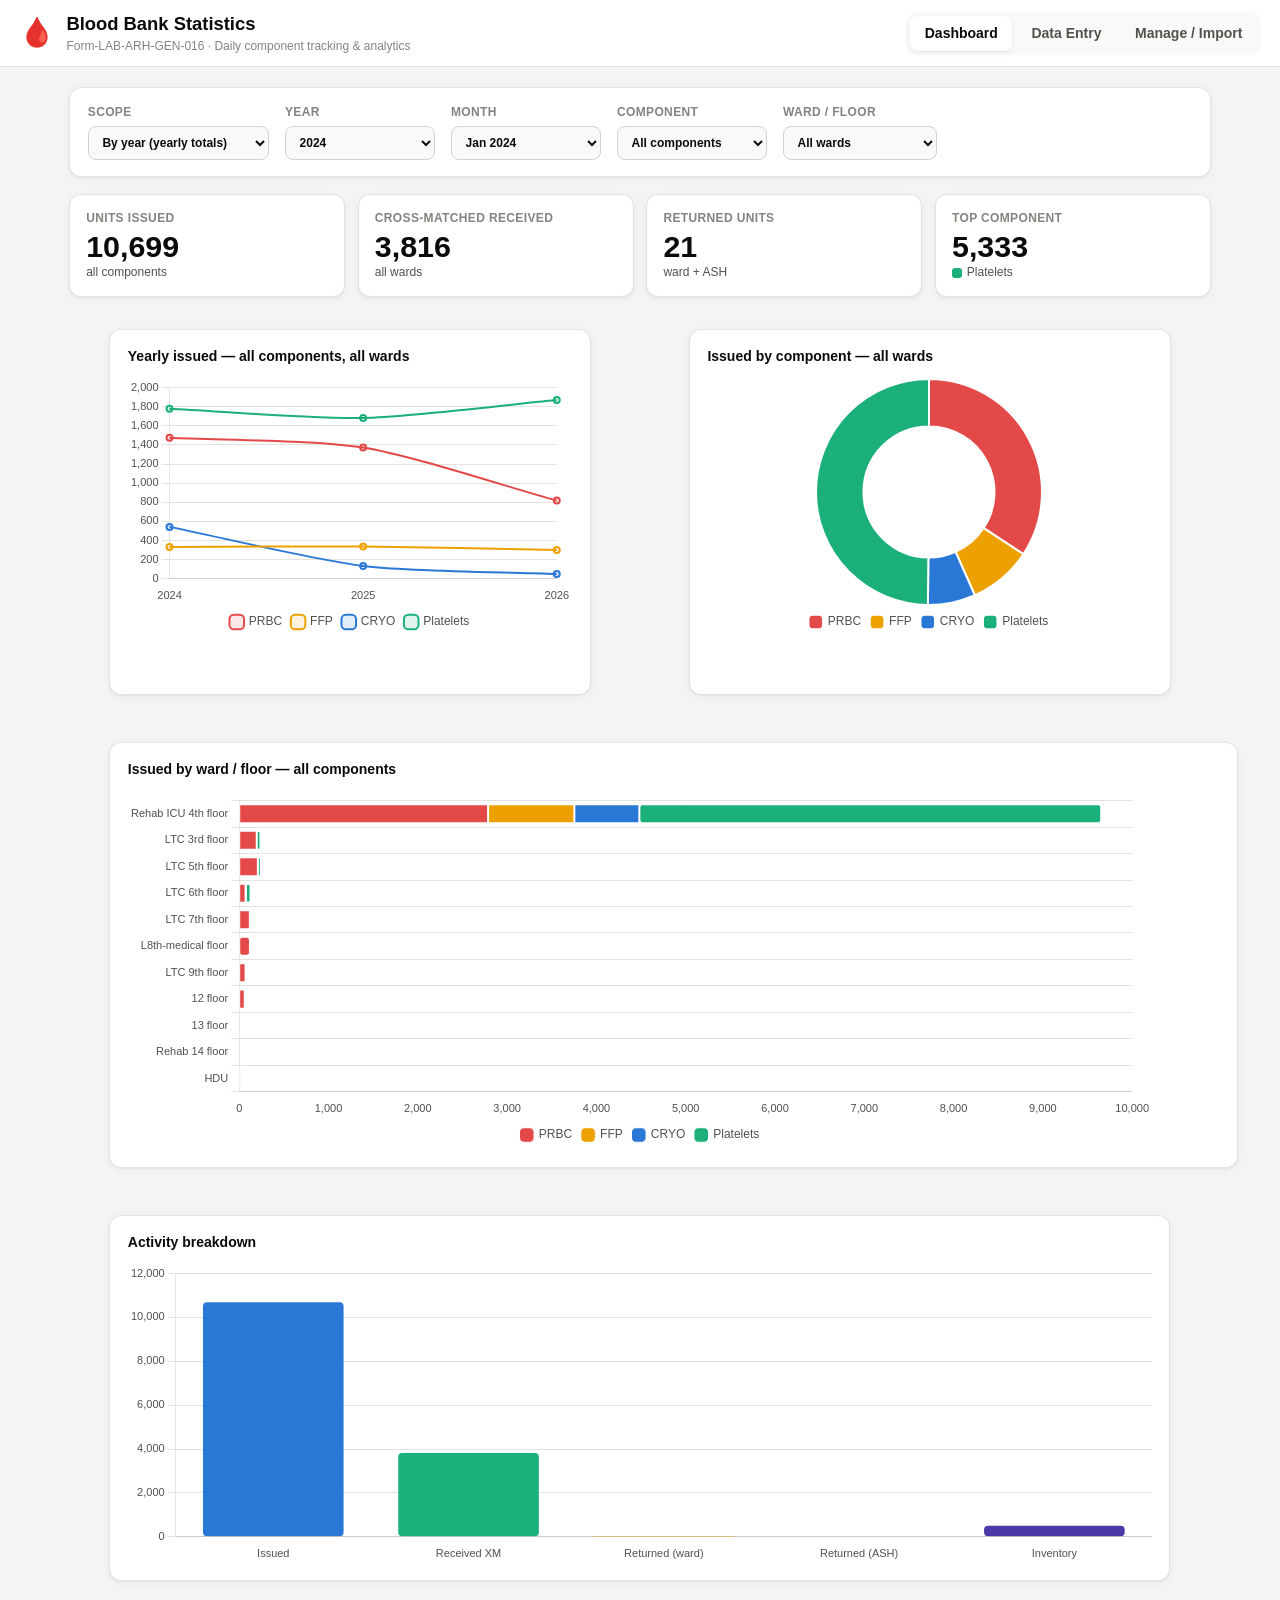
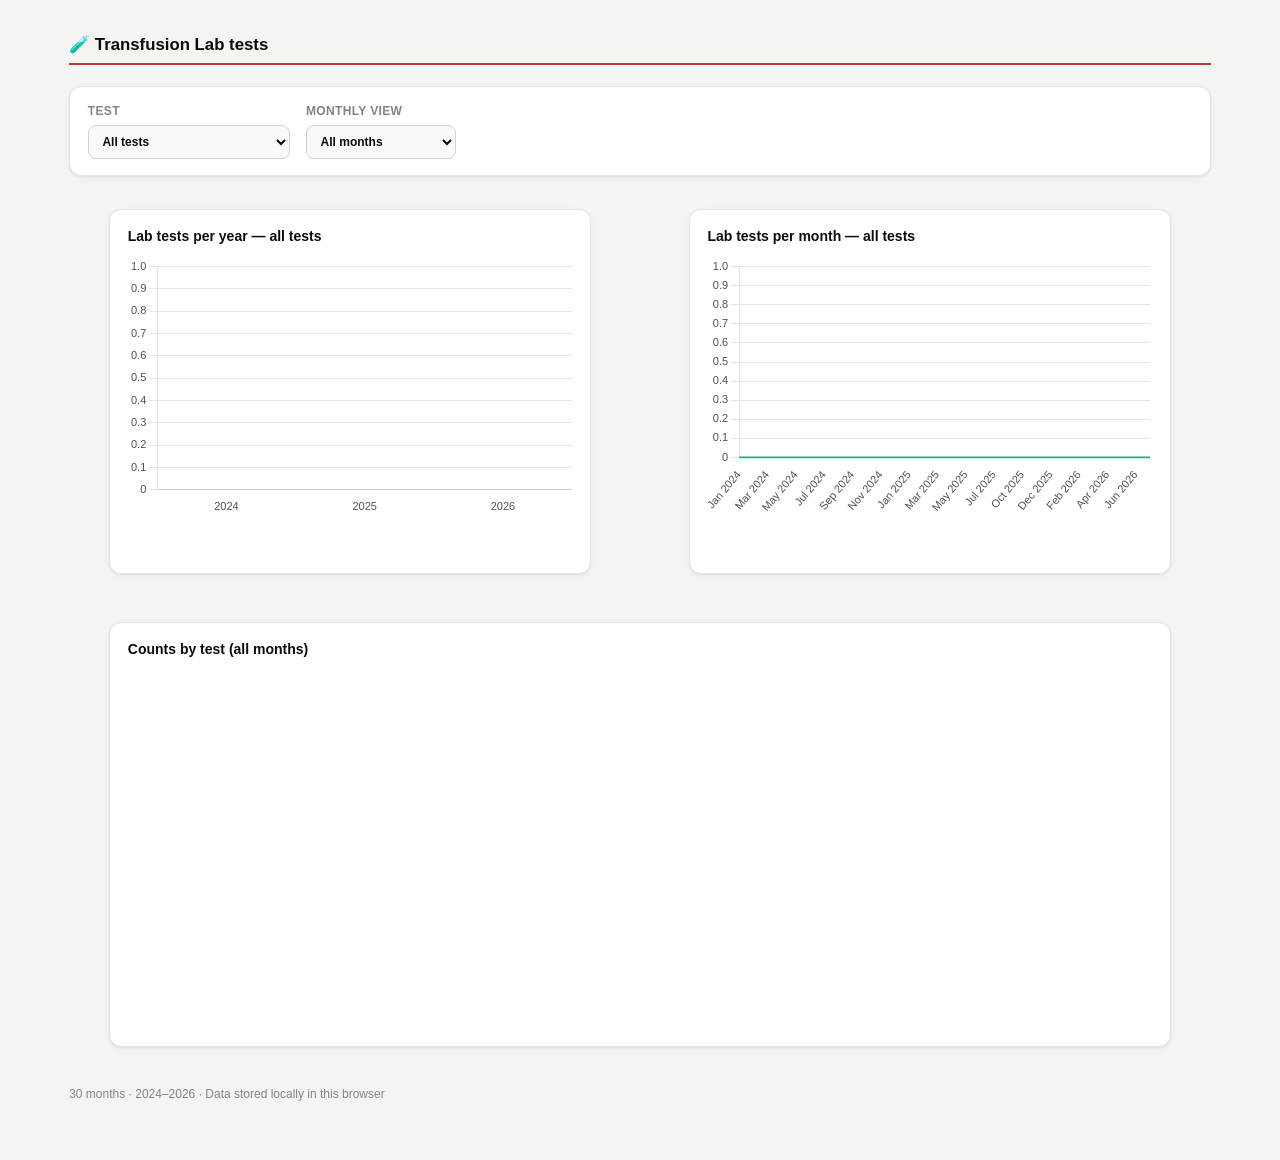
==== commit f9bb2224: "Add Transfusion Lab tests dashboard graphs (per month and per year) New dashboard section with: - La" ====
--- a/BloodBankStatistics.html
+++ b/BloodBankStatistics.html
@@ -76,6 +76,7 @@
 .kpi .k-sub{font-size:12px;color:var(--text-secondary);}
 .kpi .swatch{display:inline-block;width:10px;height:10px;border-radius:3px;margin-right:.3rem;vertical-align:middle;}
 
+.section-divider{margin:1.2rem 0 .2rem;font-size:1.05rem;font-weight:700;color:var(--text-primary);padding-bottom:.4rem;border-bottom:2px solid var(--accent);}
 .grid2{display:grid;grid-template-columns:1fr 1fr;gap:1.1rem;}
 .chart-card figcaption{font-weight:600;font-size:14px;margin:0 0 .7rem;}
 .chart-card.wide{grid-column:1 / -1;}
@@ -177,6 +178,30 @@
         <div class="canvas-wrap"><canvas id="chart-sections"></canvas></div>
       </figure>
     </div>
+
+    <div class="section-divider">🧪 Transfusion Lab tests</div>
+    <div class="filters card">
+      <label>Test
+        <select id="f-labtest"><option value="__all">All tests</option></select>
+      </label>
+      <label>Monthly view
+        <select id="f-labyear"></select>
+      </label>
+    </div>
+    <div class="grid2">
+      <figure class="card chart-card">
+        <figcaption id="cap-lab-year">Lab tests per year</figcaption>
+        <div class="canvas-wrap"><canvas id="chart-lab-year"></canvas></div>
+      </figure>
+      <figure class="card chart-card">
+        <figcaption id="cap-lab-month">Lab tests per month</figcaption>
+        <div class="canvas-wrap"><canvas id="chart-lab-month"></canvas></div>
+      </figure>
+    </div>
+    <figure class="card chart-card wide">
+      <figcaption id="cap-lab-test">Counts by test</figcaption>
+      <div class="canvas-wrap tall"><canvas id="chart-lab-test"></canvas></div>
+    </figure>
   </section>
 
   <!-- DATA ENTRY -->
@@ -588,6 +613,12 @@
     wardSel.innerHTML = '<option value="__all">All wards</option>';
     store.wards.forEach(w=>wardSel.add(new Option(w,w)));
     fillSelect($("#f-year"), years(), y=>y, y=>y, true);
+    const labSel=$("#f-labtest");
+    labSel.innerHTML='<option value="__all">All tests</option>';
+    (store.labTests||[]).forEach(t=>labSel.add(new Option(t,t)));
+    const ly=$("#f-labyear");
+    ly.innerHTML='<option value="__all">All months</option>';
+    years().forEach(y=>ly.add(new Option(y,y)));
     syncMonthList();
   }
   function syncMonthList() {
@@ -595,6 +626,14 @@
     const mk = monthKeys().filter(k=>k.startsWith(yr));
     fillSelect($("#f-month"), mk, k=>k, keyLabel, true);
   }
+
+  // Transfusion Lab tests aggregation
+  function labMonthTotal(key, test){
+    const L=(store.data[key]||{}).labtests||{};
+    if(test==="__all"){ let t=0; for(const nm in L) t+=sumDays(L[nm]); return t; }
+    return sumDays(L[test]);
+  }
+  function labTestTotal(test){ return monthKeys().reduce((a,k)=>a+labMonthTotal(k,test),0); }
 
   function renderDashboard() {
     if (!years().length) { $("#kpis").innerHTML="<p class='muted'>No data yet. Add a month or import a file from the Manage tab.</p>"; return; }
@@ -627,6 +666,36 @@
     renderComponentChart(scope, ward);
     renderWardChart(scope, comp);
     renderSectionsChart(scope);
+    renderLabCharts();
+  }
+
+  function renderLabCharts(){
+    const test=$("#f-labtest").value;
+    const testLabel=test==="__all"?"all tests":test;
+    const ys=years();
+    const blue="#2a78d6", aqua="#1baf7a";
+    // per year
+    $("#cap-lab-year").textContent=`Lab tests per year — ${testLabel}`;
+    mk("chart-lab-year",{ type:"bar",
+      data:{ labels:ys, datasets:[{ label:testLabel, data:ys.map(y=>keysInYear(y).reduce((a,k)=>a+labMonthTotal(k,test),0)),
+        backgroundColor:blue, borderRadius:4, borderSkipped:false }] },
+      options:{ responsive:true, maintainAspectRatio:false, plugins:{legend:{display:false}}, scales:baseScales(false) } });
+    // per month (a chosen year, or full timeline)
+    const ly=$("#f-labyear").value;
+    const mkeys = ly==="__all"? monthKeys() : monthKeys().filter(k=>k.startsWith(ly));
+    const mlabels = ly==="__all"? mkeys.map(keyLabel) : mkeys.map(k=>MONTH_ABBR[+k.slice(5)]);
+    $("#cap-lab-month").textContent=`Lab tests per month — ${testLabel}${ly==="__all"?"":" · "+ly}`;
+    mk("chart-lab-month",{ type:"line",
+      data:{ labels:mlabels, datasets:[{ label:testLabel, data:mkeys.map(k=>labMonthTotal(k,test)),
+        borderColor:aqua, backgroundColor:aqua+"22", borderWidth:2, tension:.25, pointRadius:ly==="__all"?0:3, pointHoverRadius:5, fill:true }] },
+      options:{ responsive:true, maintainAspectRatio:false, interaction:{mode:"index",intersect:false},
+        plugins:{legend:{display:false}}, scales:baseScales(false) } });
+    // counts by test (all tests, whole record) — horizontal bar
+    const tests=store.labTests||[];
+    $("#cap-lab-test").textContent="Counts by test (all months)";
+    mk("chart-lab-test",{ type:"bar",
+      data:{ labels:tests, datasets:[{ data:tests.map(t=>labTestTotal(t)), backgroundColor:blue, borderColor:css("--surface-1"), borderWidth:1, borderRadius:3, borderSkipped:false }] },
+      options:{ indexAxis:"y", responsive:true, maintainAspectRatio:false, plugins:{legend:{display:false}}, scales:baseScales(false) } });
   }
 
   function scopeKeys(scope) {
@@ -1417,6 +1486,7 @@
       $("#"+id).addEventListener("change",()=>{ if(id==="f-year") syncMonthList(); renderDashboard(); });
     });
     $("#f-month").addEventListener("change",renderDashboard);
+    ["f-labtest","f-labyear"].forEach(id=>$("#"+id).addEventListener("change",renderLabCharts));
     ["e-month","e-section","e-component"].forEach(id=>$("#"+id).addEventListener("change",renderEntry));
     $("#btn-add-month").onclick=addMonth;
     $("#e-btn-add-month").onclick=addMonthFromEntry;
